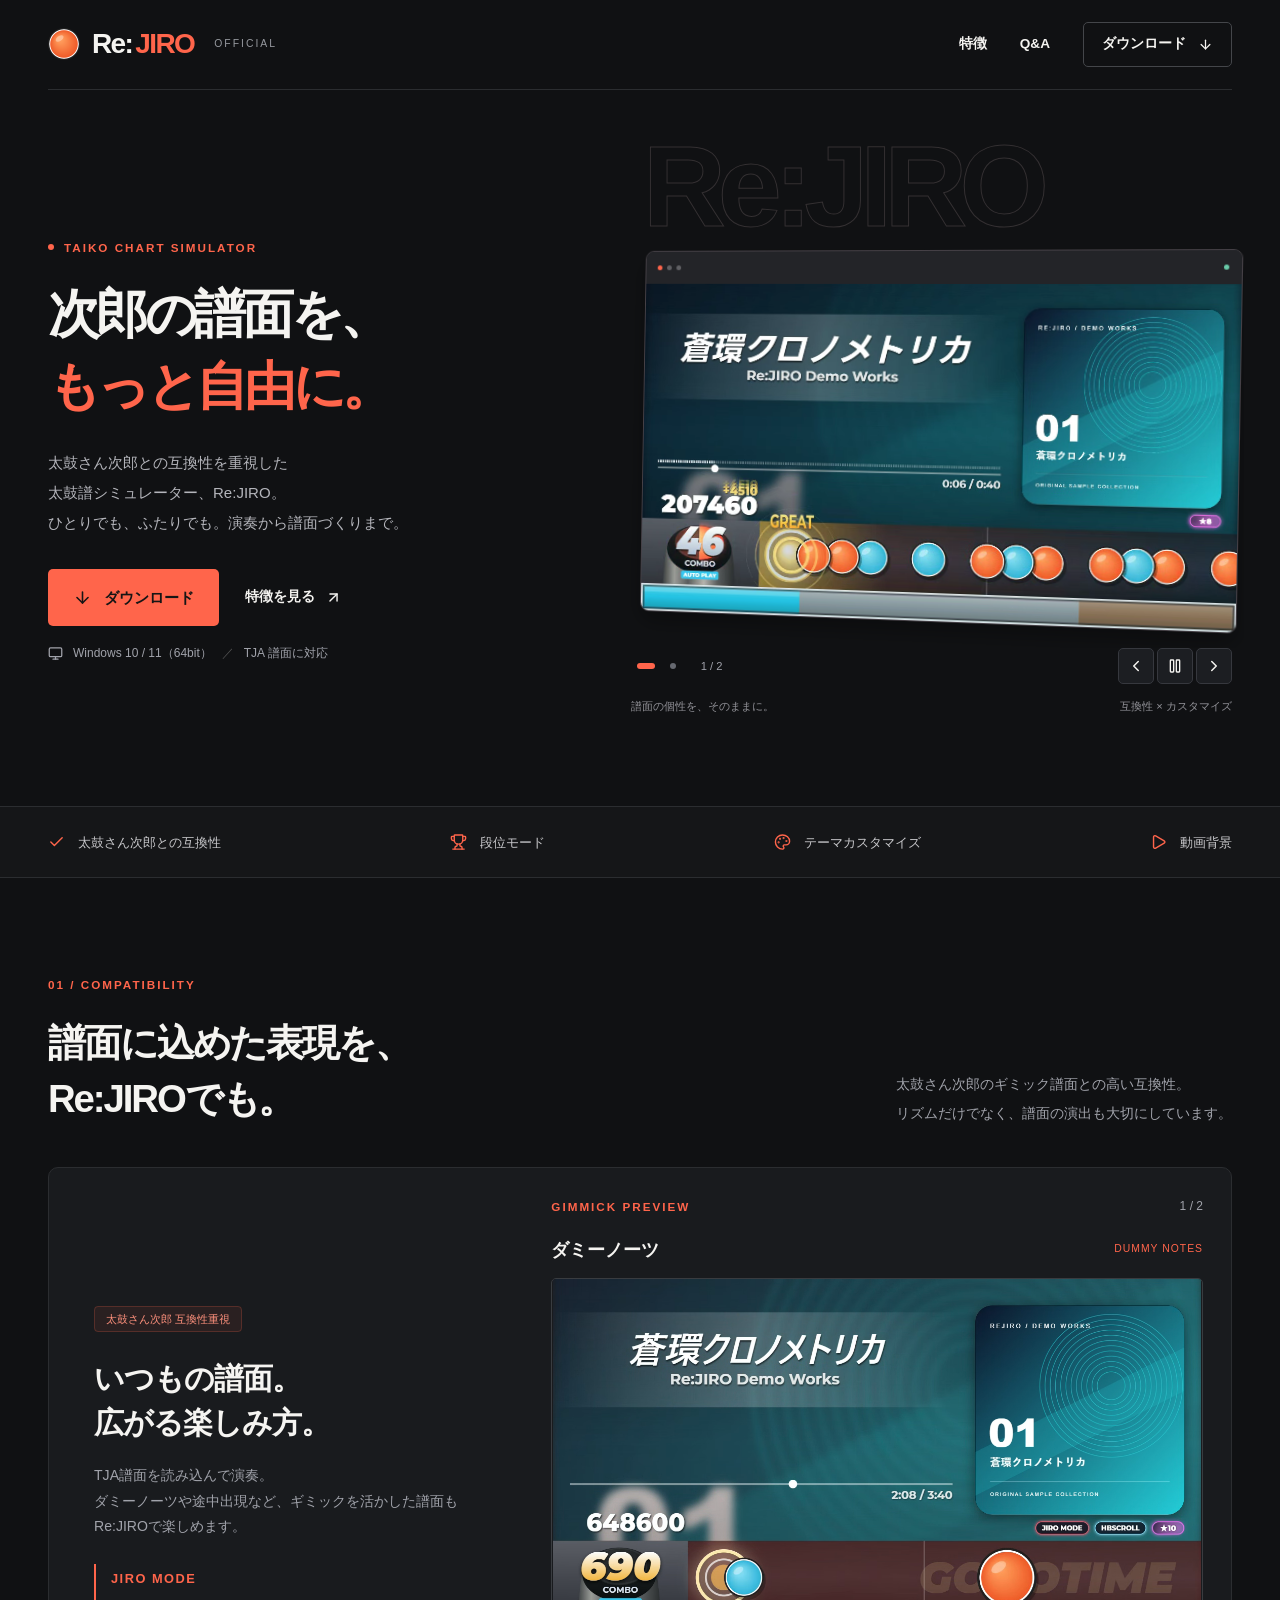
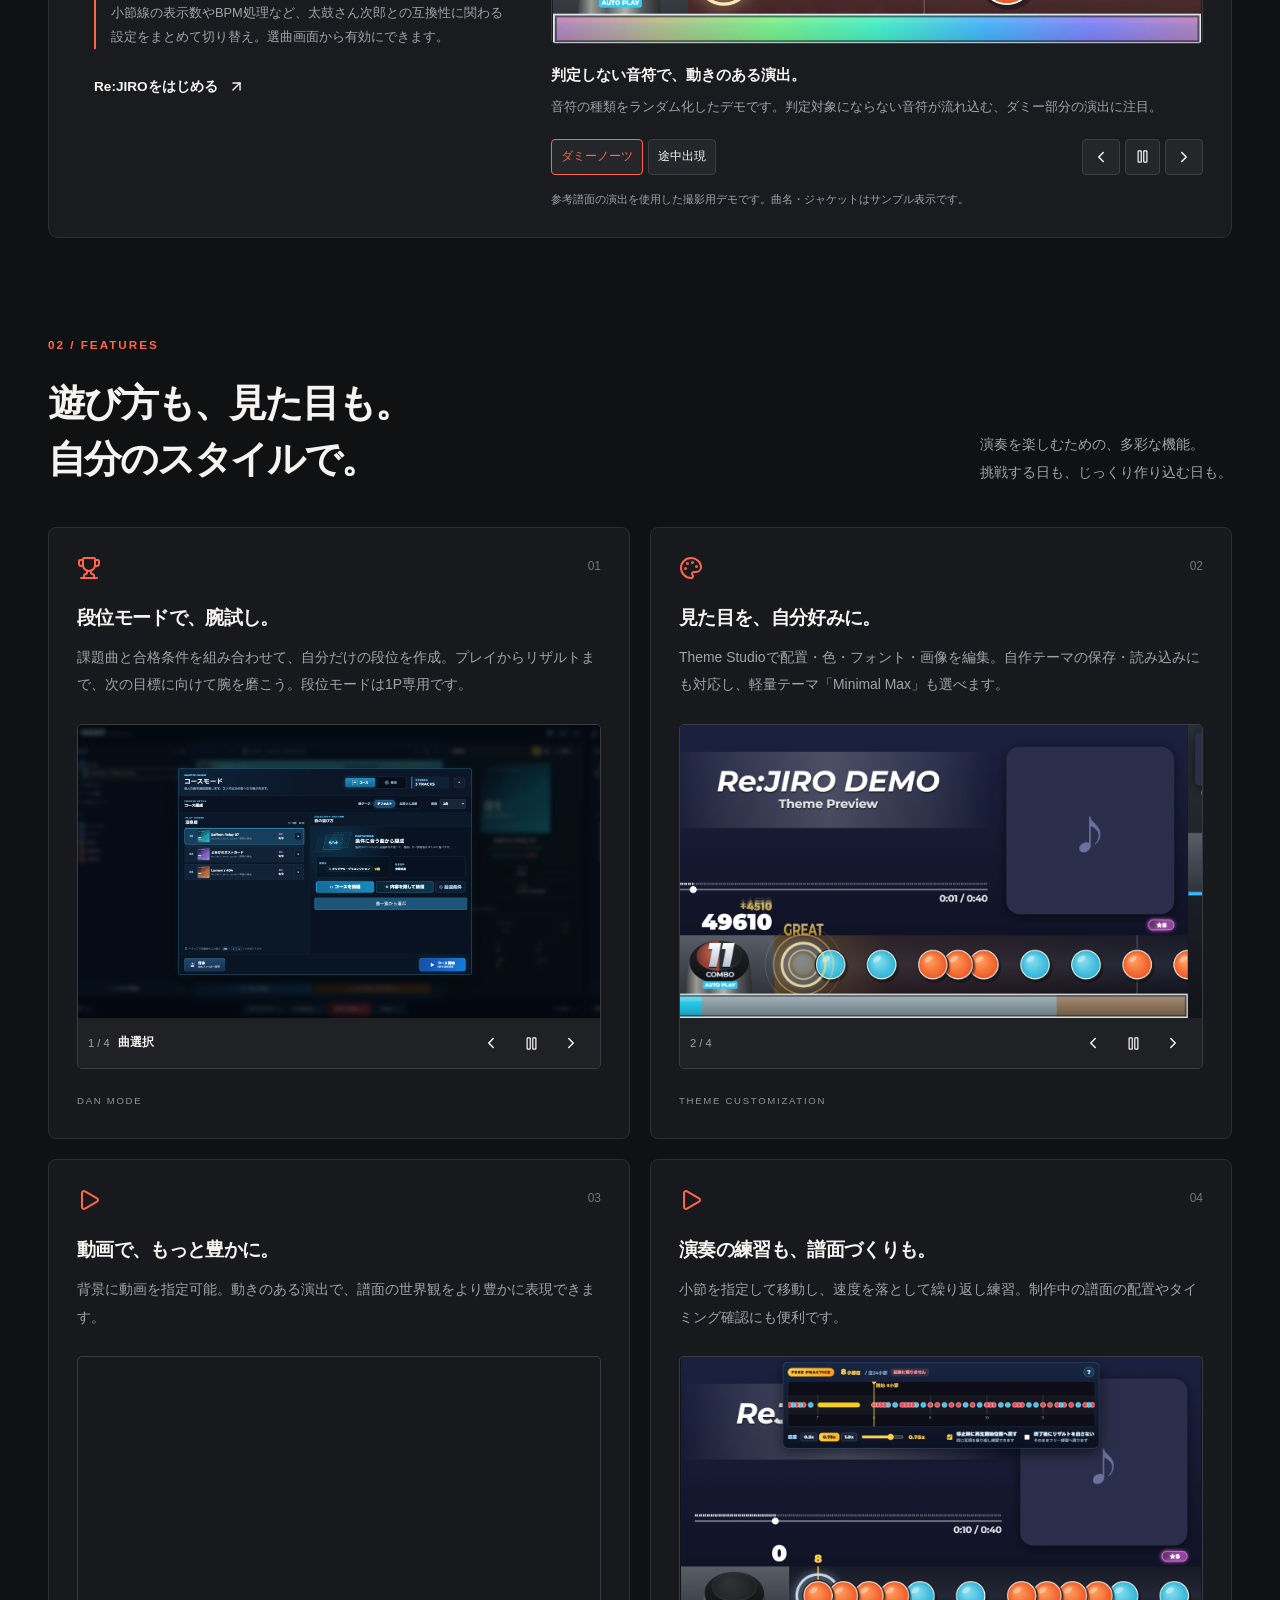
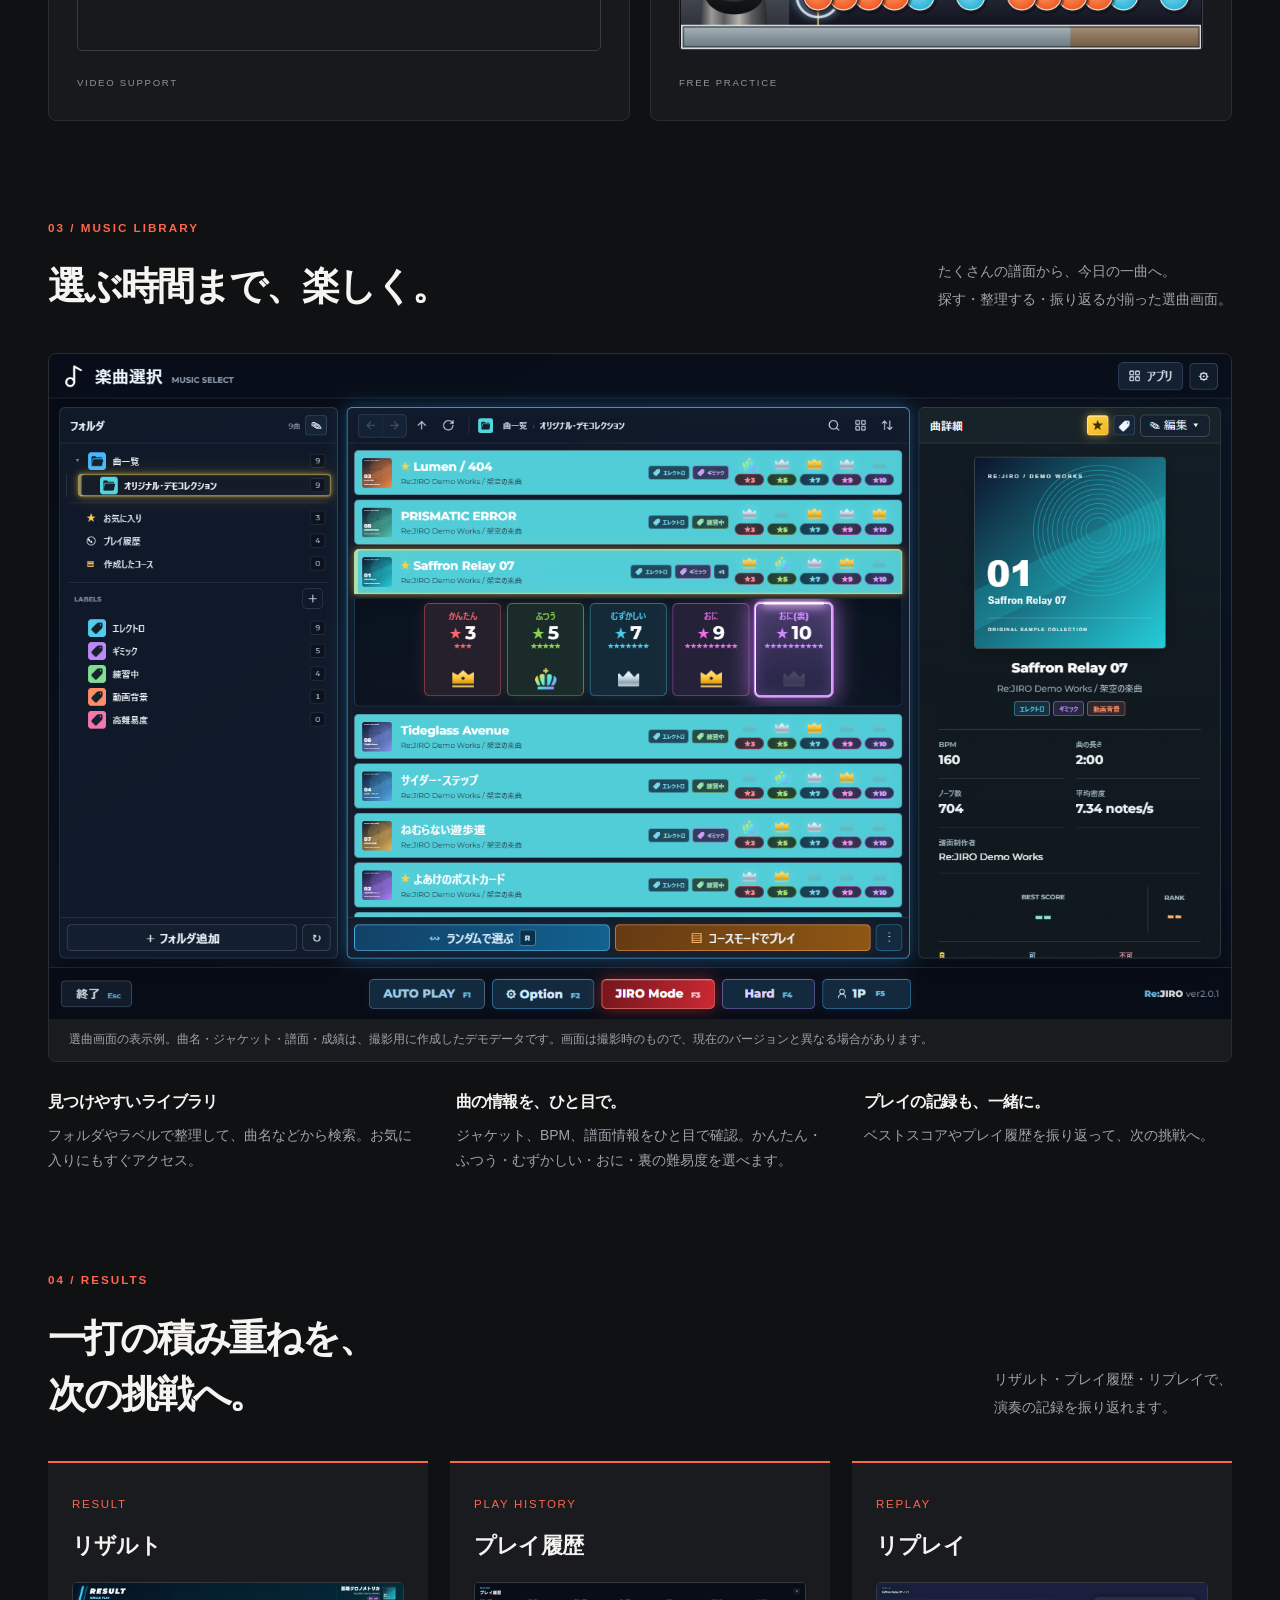
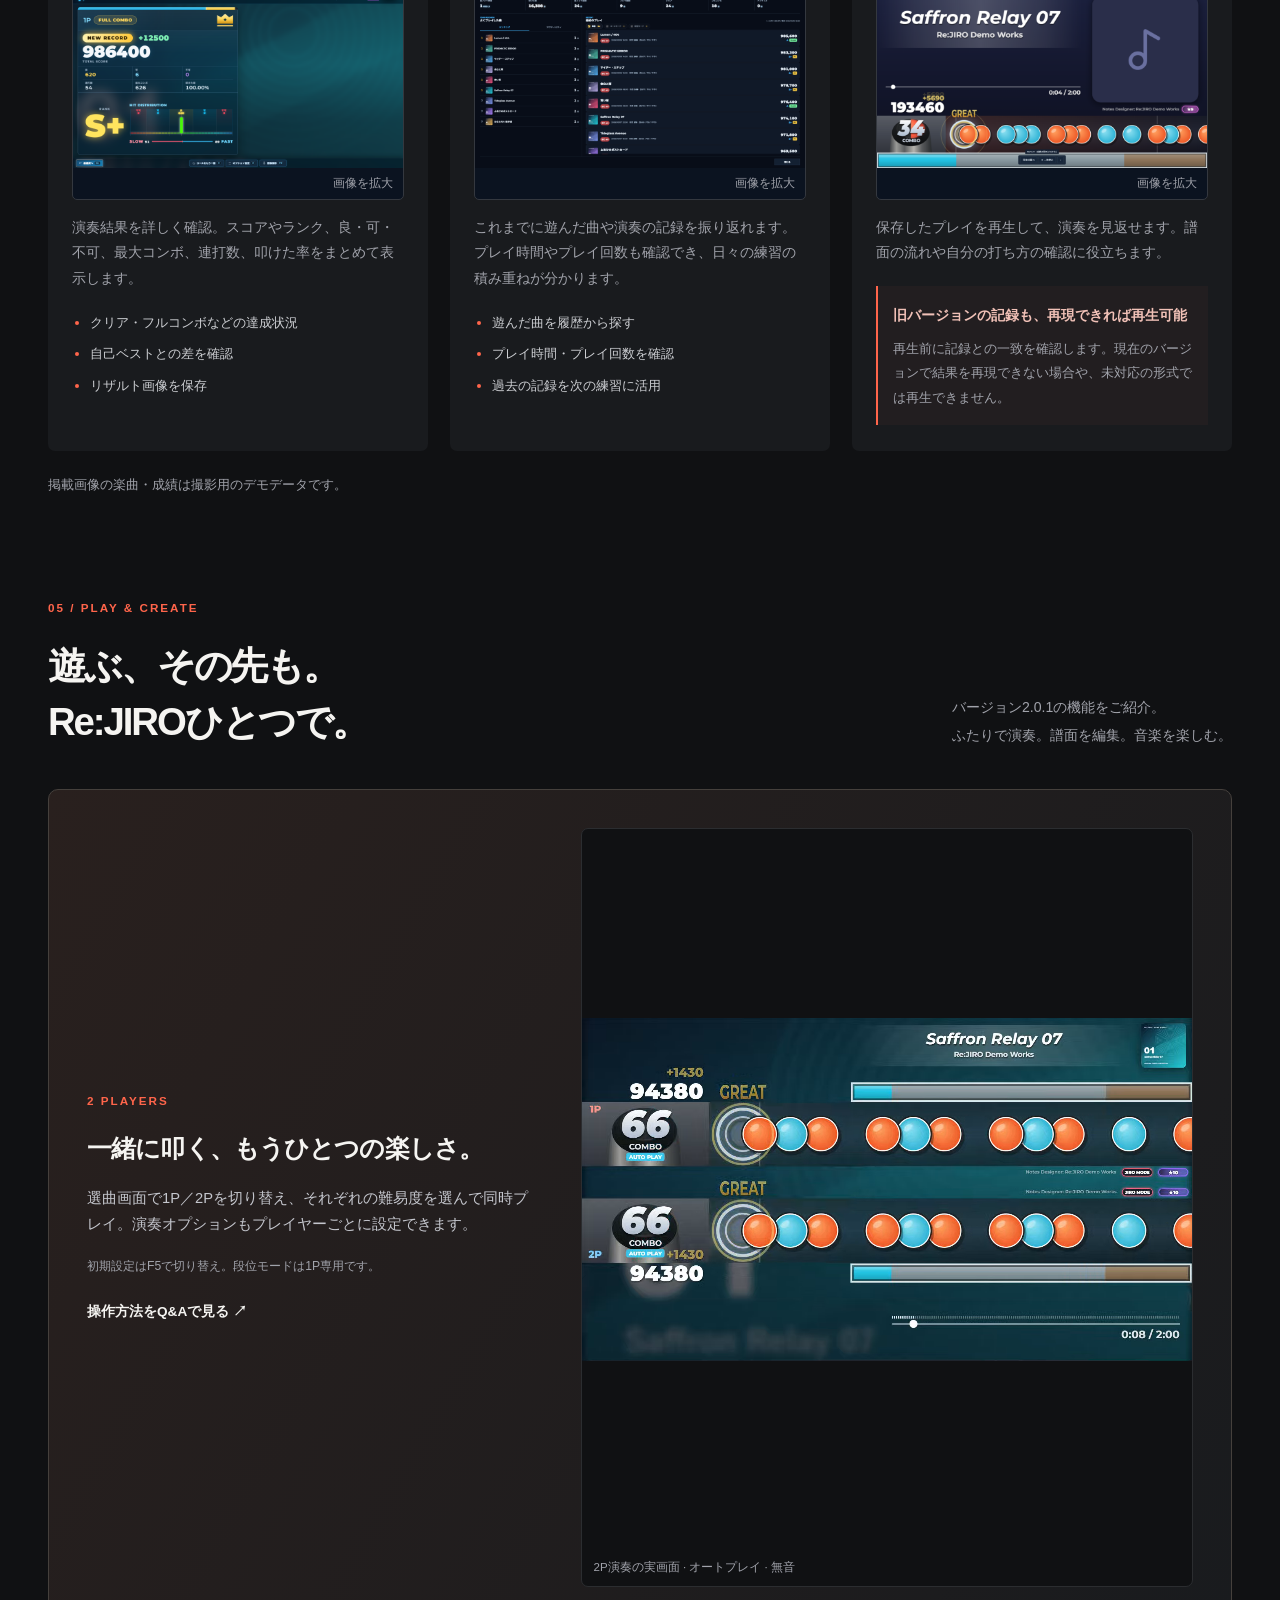
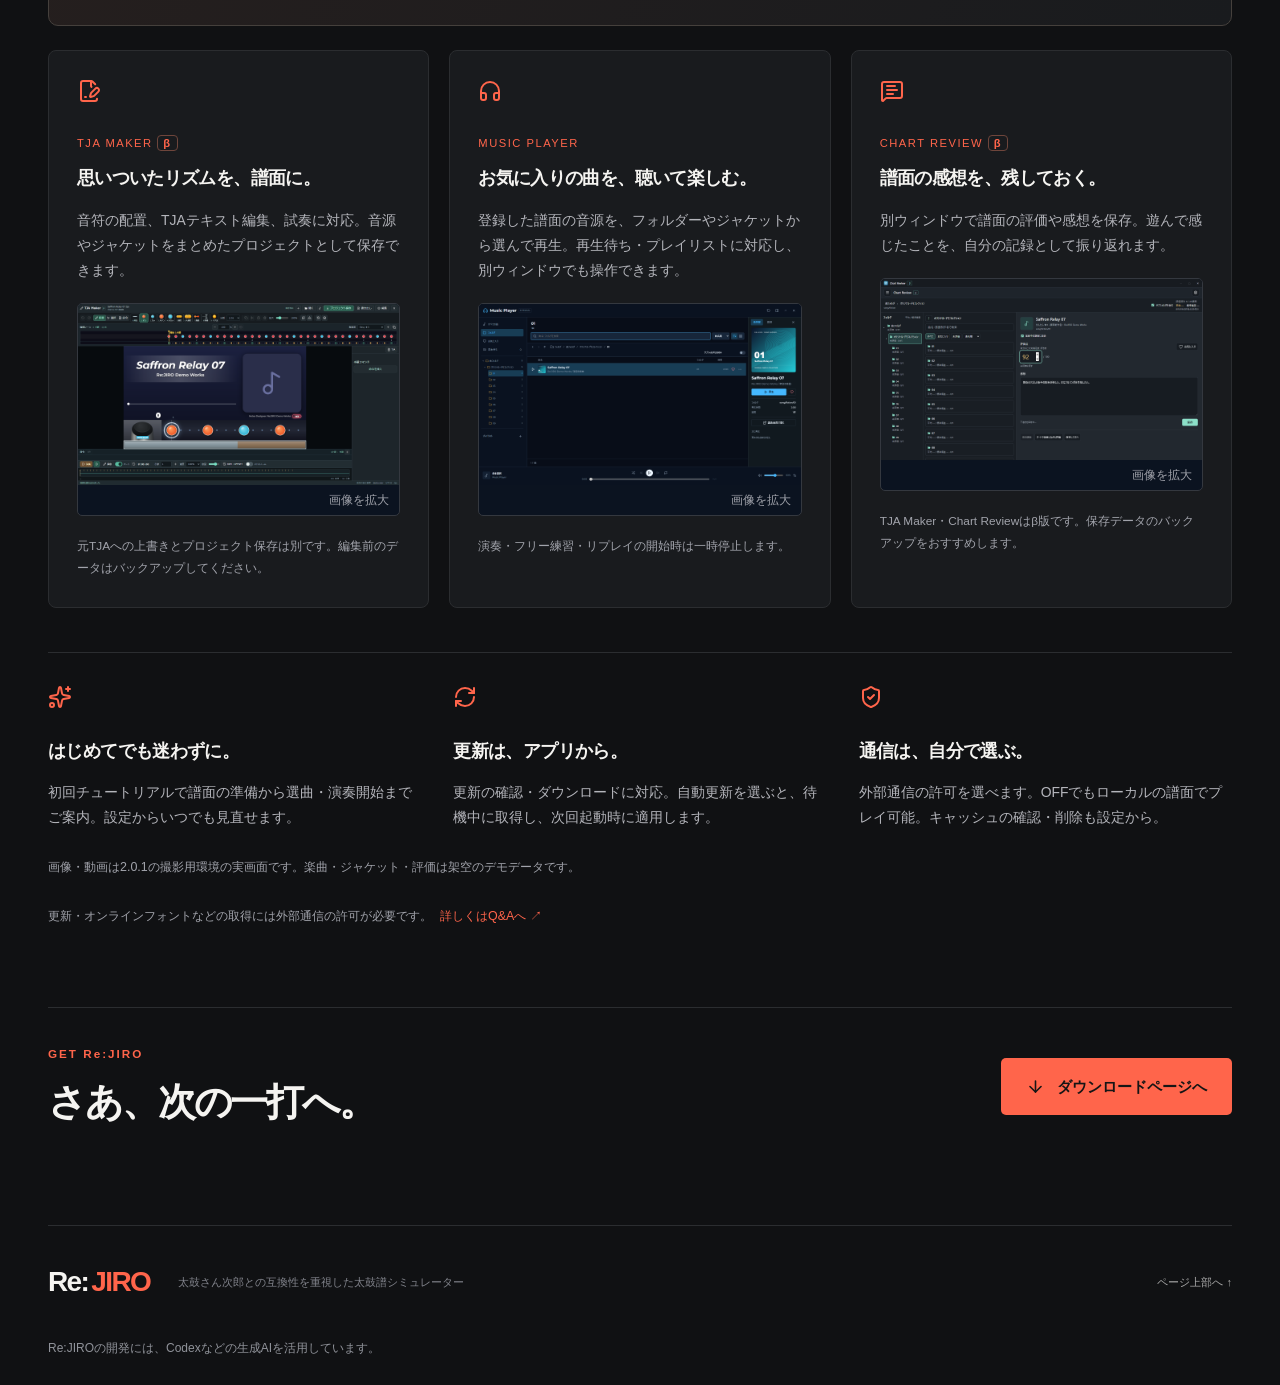
==== index.html @ 36c88f43 "Show current app screenshots and two-player gameplay video" ====
<!DOCTYPE html><html lang="ja"><head><meta charSet="utf-8"/><meta name="viewport" content="width=device-width, initial-scale=1"/><link rel="preload" href="/assets/icon.png" as="image"/><link rel="stylesheet" href="/_next/static/css/index.OO9LQ6ZX.css" data-rsc-css-href="/_next/static/css/index.OO9LQ6ZX.css" data-precedence="vite-rsc/importer-resources"/><link rel="stylesheet" href="/_next/static/css/page.C6ktCvus.css" data-rsc-css-href="/_next/static/css/page.C6ktCvus.css" data-precedence="vite-rsc/importer-resources"/><link rel="modulepreload" fetchPriority="low" href="/_next/static/chunks/index-CQOUPc74.js"/><script src="/_next/static/chunks/rolldown-runtime-C60lm6uB.js" type="module" async=""></script><script src="/_next/static/chunks/framework-D_rUT4EX.js" type="module" async=""></script><link rel="modulepreload" href="/_next/static/chunks/layout-segment-context-CcGiojn2.js" crossorigin=""/><link rel="modulepreload" href="/_next/static/chunks/Icon-COpRllaJ.js" crossorigin=""/><link rel="modulepreload" href="/_next/static/chunks/hero-previews-CQ_Rzbtg.js" crossorigin=""/><link rel="modulepreload" href="/_next/static/chunks/carousel-DRVHPIOn.js" crossorigin=""/><link rel="modulepreload" href="/_next/static/chunks/button-DaXsFBML.js" crossorigin=""/><link rel="modulepreload" href="/_next/static/chunks/createLucideIcon-CyYAvd9g.js" crossorigin=""/><link rel="modulepreload" href="/_next/static/chunks/compatibility-slideshow-1B4d_rm6.js" crossorigin=""/><link rel="modulepreload" href="/_next/static/chunks/gameplay-video-BY3eiBvu.js" crossorigin=""/><link rel="modulepreload" href="/_next/static/chunks/dan-slideshow-BQsc2xdB.js" crossorigin=""/><link rel="modulepreload" href="/_next/static/chunks/theme-slideshow-DqB31ZAM.js" crossorigin=""/><link rel="modulepreload" href="/_next/static/chunks/image-preview-DPKLxYUA.js" crossorigin=""/><link rel="modulepreload" href="/_next/static/chunks/stateAttributesMapping-B_fJNPYc.js" crossorigin=""/><title>Re:JIRO — 次郎の譜面を、もっと自由に。</title><meta name="description" content="太鼓さん次郎との互換性を重視した太鼓譜シミュレーター。ギミック譜面、段位モード、テーマカスタマイズ、動画背景に対応。"/><link rel="icon" href="/assets/icon.png"/><script>Object.assign(((self[Symbol.for("vinext.navigationRuntime")]??={bootstrap:{routeManifest:null},functions:{}}).bootstrap.rsc??={rsc:[]}),{params:{},nav:{"pathname":"/","searchParams":[]}})</script><link rel="modulepreload" href="/_next/static/chunks/index-CQOUPc74.js" />
</head><body><a class="skip" href="#main">本文へ移動</a><header class="header"><a class="brand" href="/" aria-label="Re:JIRO トップ"><img src="/assets/icon.png" alt="" width="32" height="32"/>Re:<span>JIRO</span><small>OFFICIAL</small></a><nav aria-label="メインナビゲーション"><a href="/#features">特徴</a><a href="/qa/">Q&amp;A</a><a class="nav-download" href="/download">ダウンロード <svg xmlns="http://www.w3.org/2000/svg" width="15" height="15" viewBox="0 0 24 24" fill="none" stroke="currentColor" stroke-width="2" stroke-linecap="round" stroke-linejoin="round" class="lucide lucide-arrow-down" aria-hidden="true"><path d="M12 5v14"></path><path d="m19 12-7 7-7-7"></path></svg></a></nav></header><main id="main"><section class="hero wrap"><div class="hero-copy"><div class="eyebrow"><span class="live-dot"></span> TAIKO CHART SIMULATOR</div><h1>次郎の譜面を、<br/><em>もっと自由に。</em></h1><p>太鼓さん次郎との互換性を重視した<br class="desktop"/>太鼓譜シミュレーター、Re:JIRO。<br/>ひとりでも、ふたりでも。演奏から譜面づくりまで。</p><div class="hero-actions"><a class="button primary" href="/download"><svg xmlns="http://www.w3.org/2000/svg" width="19" height="19" viewBox="0 0 24 24" fill="none" stroke="currentColor" stroke-width="2" stroke-linecap="round" stroke-linejoin="round" class="lucide lucide-arrow-down" aria-hidden="true"><path d="M12 5v14"></path><path d="m19 12-7 7-7-7"></path></svg>ダウンロード</a><a class="text-link" href="#features">特徴を見る <svg xmlns="http://www.w3.org/2000/svg" width="17" height="17" viewBox="0 0 24 24" fill="none" stroke="currentColor" stroke-width="2" stroke-linecap="round" stroke-linejoin="round" class="lucide lucide-arrow-up-right" aria-hidden="true"><path d="M7 7h10v10"></path><path d="M7 17 17 7"></path></svg></a></div><div class="hero-meta"><svg xmlns="http://www.w3.org/2000/svg" width="15" height="15" viewBox="0 0 24 24" fill="none" stroke="currentColor" stroke-width="2" stroke-linecap="round" stroke-linejoin="round" class="lucide lucide-monitor" aria-hidden="true"><rect width="20" height="14" x="2" y="3" rx="2"></rect><line x1="8" x2="16" y1="21" y2="21"></line><line x1="12" x2="12" y1="17" y2="21"></line></svg> Windows 10 / 11（64bit） <span>／</span> TJA 譜面に対応</div></div><div class="hero-visual"><span class="outline-word" aria-hidden="true">Re:JIRO</span><div class="relative hero-carousel" role="region" aria-roledescription="carousel" data-slot="carousel" aria-label="テーマとジャケットを設定した演奏プレビュー"><div class="overflow-hidden" data-slot="carousel-content"><div class="flex -ml-4 hero-slide-track"><div role="group" aria-roledescription="slide" data-slot="carousel-item" class="min-w-0 shrink-0 grow-0 basis-full pl-4 hero-slide" aria-label="1 / 2 Default"><figure class="screen"><div class="screen-bar"><span><i></i><i></i><i></i></span><span class="screen-dot"></span></div><video src="/assets/hero-default.webm" poster="/assets/hero-default.png" muted="" playsInline="" preload="auto" width="1280" height="720" aria-label="defaultテーマ・ジャケット設定済みの演奏プレビュー（無音）"></video></figure></div><div role="group" aria-roledescription="slide" data-slot="carousel-item" class="min-w-0 shrink-0 grow-0 basis-full pl-4 hero-slide" aria-label="2 / 2 Glass"><figure class="screen"><div class="screen-bar"><span><i></i><i></i><i></i></span><span class="screen-dot"></span></div><video poster="/assets/hero-glass.png" muted="" playsInline="" preload="none" width="1280" height="720" aria-label="glassテーマ・ジャケット設定済みの演奏プレビュー（無音）"></video></figure></div></div></div><div class="hero-preview-controls"><div class="hero-preview-dots"><button type="button" aria-label="Defaultのプレビューを表示" aria-current="true"><span></span></button><button type="button" aria-label="Glassのプレビューを表示"><span></span></button></div><span class="hero-preview-name" aria-live="off"><small>1<!-- --> / <!-- -->2</small></span><div class="hero-preview-buttons"><button type="button" aria-label="前のプレビュー"><svg xmlns="http://www.w3.org/2000/svg" width="18" height="18" viewBox="0 0 24 24" fill="none" stroke="currentColor" stroke-width="2" stroke-linecap="round" stroke-linejoin="round" class="lucide lucide-chevron-left" aria-hidden="true"><path d="m15 18-6-6 6-6"></path></svg></button><button type="button" aria-label="動画と自動切り替えを再生" aria-pressed="true"><svg xmlns="http://www.w3.org/2000/svg" width="16" height="16" viewBox="0 0 24 24" fill="none" stroke="currentColor" stroke-width="2" stroke-linecap="round" stroke-linejoin="round" class="lucide lucide-play" aria-hidden="true"><path d="M5 5a2 2 0 0 1 3.008-1.728l11.997 6.998a2 2 0 0 1 .003 3.458l-12 7A2 2 0 0 1 5 19z"></path></svg></button><button type="button" aria-label="次のプレビュー"><svg xmlns="http://www.w3.org/2000/svg" width="18" height="18" viewBox="0 0 24 24" fill="none" stroke="currentColor" stroke-width="2" stroke-linecap="round" stroke-linejoin="round" class="lucide lucide-chevron-right" aria-hidden="true"><path d="m9 18 6-6-6-6"></path></svg></button></div></div></div><div class="visual-caption"><span>譜面の個性を、そのままに。</span><span>互換性 × カスタマイズ</span></div></div></section><div class="feature-strip"><div class="wrap"><span><svg xmlns="http://www.w3.org/2000/svg" width="24" height="24" viewBox="0 0 24 24" fill="none" stroke="currentColor" stroke-width="2" stroke-linecap="round" stroke-linejoin="round" class="lucide lucide-check" aria-hidden="true"><path d="M20 6 9 17l-5-5"></path></svg>太鼓さん次郎との互換性</span><span><svg xmlns="http://www.w3.org/2000/svg" width="24" height="24" viewBox="0 0 24 24" fill="none" stroke="currentColor" stroke-width="2" stroke-linecap="round" stroke-linejoin="round" class="lucide lucide-trophy" aria-hidden="true"><path d="M10 14.66V17a1 1 0 0 1-1 1 2 2 0 0 0-2 2v2"></path><path d="M14 14.66V17a1 1 0 0 0 1 1 2 2 0 0 1 2 2v2"></path><path d="M17.916 10H19.5A2.5 2.5 0 0 0 22 7.5V5a1 1 0 0 0-1-1h-3"></path><path d="M4 22h16"></path><path d="M6 9a6 6 0 0 0 12 0V3a1 1 0 0 0-1-1H7a1 1 0 0 0-1 1z"></path><path d="M6.084 10H4.5A2.5 2.5 0 0 1 2 7.5V5a1 1 0 0 1 1-1h3"></path></svg>段位モード</span><span><svg xmlns="http://www.w3.org/2000/svg" width="24" height="24" viewBox="0 0 24 24" fill="none" stroke="currentColor" stroke-width="2" stroke-linecap="round" stroke-linejoin="round" class="lucide lucide-palette" aria-hidden="true"><path d="M12 22a1 1 0 0 1 0-20 10 9 0 0 1 10 9 5 5 0 0 1-5 5h-2.25a1.75 1.75 0 0 0-1.4 2.8l.3.4a1.75 1.75 0 0 1-1.4 2.8z"></path><circle cx="13.5" cy="6.5" r=".5" fill="currentColor"></circle><circle cx="17.5" cy="10.5" r=".5" fill="currentColor"></circle><circle cx="6.5" cy="12.5" r=".5" fill="currentColor"></circle><circle cx="8.5" cy="7.5" r=".5" fill="currentColor"></circle></svg>テーマカスタマイズ</span><span><svg xmlns="http://www.w3.org/2000/svg" width="24" height="24" viewBox="0 0 24 24" fill="none" stroke="currentColor" stroke-width="2" stroke-linecap="round" stroke-linejoin="round" class="lucide lucide-play" aria-hidden="true"><path d="M5 5a2 2 0 0 1 3.008-1.728l11.997 6.998a2 2 0 0 1 .003 3.458l-12 7A2 2 0 0 1 5 19z"></path></svg>動画背景</span></div></div><section id="features" class="wrap compatibility"><div class="section-heading"><div><span class="eyebrow">01 / COMPATIBILITY</span><h2>譜面に込めた表現を、<br/>Re:JIROでも。</h2></div><p>太鼓さん次郎のギミック譜面との高い互換性。<br/>リズムだけでなく、譜面の演出も大切にしています。</p></div><div class="compat-panel"><div class="compat-text"><span class="tag">太鼓さん次郎 互換性重視</span><h3>いつもの譜面。<br/>広がる楽しみ方。</h3><p>TJA譜面を読み込んで演奏。<br/>ダミーノーツや途中出現など、ギミックを活かした譜面もRe:JIROで楽しめます。</p><div class="jiro-mode"><strong>JIRO MODE</strong><p>小節線の表示数やBPM処理など、太鼓さん次郎との互換性に関わる設定をまとめて切り替え。選曲画面から有効にできます。</p></div><a class="text-link" href="/download">Re:JIROをはじめる <svg xmlns="http://www.w3.org/2000/svg" width="17" height="17" viewBox="0 0 24 24" fill="none" stroke="currentColor" stroke-width="2" stroke-linecap="round" stroke-linejoin="round" class="lucide lucide-arrow-up-right" aria-hidden="true"><path d="M7 7h10v10"></path><path d="M7 17 17 7"></path></svg></a></div><div class="relative compat-slideshow" role="region" aria-roledescription="carousel" data-slot="carousel" aria-label="ギミック譜面の実演動画"><div class="compat-slide-heading"><span class="eyebrow">GIMMICK PREVIEW</span><span>1<!-- --> / <!-- -->2</span></div><div class="overflow-hidden" data-slot="carousel-content"><div class="flex -ml-4 compat-slide-track"><div role="group" aria-roledescription="slide" data-slot="carousel-item" class="min-w-0 shrink-0 grow-0 basis-full pl-4 compat-slide" aria-label="ダミーノーツ"><figure><figcaption><strong>ダミーノーツ</strong><span>DUMMY NOTES</span></figcaption><video muted="" playsInline="" controls="" preload="metadata" poster="/assets/compat-reference-dummy-20261008.png" width="1280" height="720" aria-label="ダミーノーツの実演。参考譜面の演出を使ったデモ・無音。"><source src="/assets/compat-reference-dummy-20261008.webm" type="video/webm"/>お使いのブラウザでは動画を再生できません。</video><h4>判定しない音符で、動きのある演出。</h4><p>音符の種類をランダム化したデモです。判定対象にならない音符が流れ込む、ダミー部分の演出に注目。</p></figure></div><div role="group" aria-roledescription="slide" data-slot="carousel-item" class="min-w-0 shrink-0 grow-0 basis-full pl-4 compat-slide" aria-label="途中出現"><figure><figcaption><strong>途中出現</strong><span>NOTE APPEARANCE</span></figcaption><video muted="" playsInline="" controls="" preload="metadata" poster="/assets/compat-reference-appearance-20261008.png" width="1280" height="720" aria-label="途中出現の実演。参考譜面の演出を使ったデモ・無音。"><source src="/assets/compat-reference-appearance-20261008.webm" type="video/webm"/>お使いのブラウザでは動画を再生できません。</video><h4>譜面の途中で、音符が出現。</h4><p>音符が途中から現れる瞬間に注目。譜面で指定された出現タイミングと、その前後の動きを再現します。</p></figure></div></div></div><div class="compat-slide-controls"><div><button type="button" class="selected" aria-current="true">ダミーノーツ</button><button type="button" class="">途中出現</button></div><div><button type="button" aria-label="前のギミック"><svg xmlns="http://www.w3.org/2000/svg" width="18" height="18" viewBox="0 0 24 24" fill="none" stroke="currentColor" stroke-width="2" stroke-linecap="round" stroke-linejoin="round" class="lucide lucide-chevron-left" aria-hidden="true"><path d="m15 18-6-6 6-6"></path></svg></button><button type="button" aria-label="実演動画を一時停止" aria-pressed="false"><svg xmlns="http://www.w3.org/2000/svg" width="15" height="15" viewBox="0 0 24 24" fill="none" stroke="currentColor" stroke-width="2" stroke-linecap="round" stroke-linejoin="round" class="lucide lucide-pause" aria-hidden="true"><rect x="14" y="3" width="5" height="18" rx="1"></rect><rect x="5" y="3" width="5" height="18" rx="1"></rect></svg></button><button type="button" aria-label="次のギミック"><svg xmlns="http://www.w3.org/2000/svg" width="18" height="18" viewBox="0 0 24 24" fill="none" stroke="currentColor" stroke-width="2" stroke-linecap="round" stroke-linejoin="round" class="lucide lucide-chevron-right" aria-hidden="true"><path d="m9 18 6-6-6-6"></path></svg></button></div></div><small>参考譜面の演出を使用した撮影用デモです。曲名・ジャケットはサンプル表示です。</small></div></div></section><section class="wrap possibilities"><div class="section-heading"><div><span class="eyebrow">02 / FEATURES</span><h2>遊び方も、見た目も。<br/>自分のスタイルで。</h2></div><p>演奏を楽しむための、多彩な機能。<br/>挑戦する日も、じっくり作り込む日も。</p></div><div class="cards"><article><div class="card-top"><svg xmlns="http://www.w3.org/2000/svg" width="24" height="24" viewBox="0 0 24 24" fill="none" stroke="currentColor" stroke-width="2" stroke-linecap="round" stroke-linejoin="round" class="lucide lucide-trophy" aria-hidden="true"><path d="M10 14.66V17a1 1 0 0 1-1 1 2 2 0 0 0-2 2v2"></path><path d="M14 14.66V17a1 1 0 0 0 1 1 2 2 0 0 1 2 2v2"></path><path d="M17.916 10H19.5A2.5 2.5 0 0 0 22 7.5V5a1 1 0 0 0-1-1h-3"></path><path d="M4 22h16"></path><path d="M6 9a6 6 0 0 0 12 0V3a1 1 0 0 0-1-1H7a1 1 0 0 0-1 1z"></path><path d="M6.084 10H4.5A2.5 2.5 0 0 1 2 7.5V5a1 1 0 0 1 1-1h3"></path></svg><span>01</span></div><h3>段位モードで、腕試し。</h3><p>課題曲と合格条件を組み合わせて、自分だけの段位を作成。プレイからリザルトまで、次の目標に向けて腕を磨こう。段位モードは1P専用です。</p><div class="relative dan-slideshow" role="region" aria-roledescription="carousel" data-slot="carousel" aria-label="段位モードの曲選択からリザルトまで"><div class="overflow-hidden" data-slot="carousel-content"><div class="flex -ml-4 dan-slide-track"><div role="group" aria-roledescription="slide" data-slot="carousel-item" class="min-w-0 shrink-0 grow-0 basis-full pl-4 dan-slide" aria-label="曲選択"><img src="/assets/dan-select-20261008.png" alt="Re:JIROの曲選択画面（架空のデモ段位）" width="1920" height="1080" loading="eager"/></div><div role="group" aria-roledescription="slide" data-slot="carousel-item" class="min-w-0 shrink-0 grow-0 basis-full pl-4 dan-slide" aria-label="段位条件の作成"><img src="/assets/dan-conditions-20261008.png" alt="Re:JIROの段位条件の作成画面（架空のデモ段位）" width="1920" height="1080" loading="lazy"/></div><div role="group" aria-roledescription="slide" data-slot="carousel-item" class="min-w-0 shrink-0 grow-0 basis-full pl-4 dan-slide" aria-label="段位モードでプレイ"><video muted="" playsInline="" controls="" preload="metadata" poster="/assets/dan-play-20261008.png" width="1280" height="720" aria-label="架空の3曲を使った段位モードの実プレイ（AUTO PLAY・無音）"><source src="/assets/dan-play-20261008.webm" type="video/webm"/>お使いのブラウザでは動画を再生できません。</video></div><div role="group" aria-roledescription="slide" data-slot="carousel-item" class="min-w-0 shrink-0 grow-0 basis-full pl-4 dan-slide" aria-label="リザルト"><img src="/assets/dan-result-20261008.png" alt="Re:JIROのリザルト画面（架空のデモ段位）" width="1920" height="1080" loading="lazy"/></div></div></div><div class="theme-slide-controls dan-slide-controls"><span aria-live="off"><small>1<!-- --> / <!-- -->4</small><strong>曲選択</strong></span><div><button type="button" aria-label="前の段位画面"><svg xmlns="http://www.w3.org/2000/svg" width="18" height="18" viewBox="0 0 24 24" fill="none" stroke="currentColor" stroke-width="2" stroke-linecap="round" stroke-linejoin="round" class="lucide lucide-chevron-left" aria-hidden="true"><path d="m15 18-6-6 6-6"></path></svg></button><button type="button" aria-label="段位スライドを一時停止" aria-pressed="false" disabled=""><svg xmlns="http://www.w3.org/2000/svg" width="15" height="15" viewBox="0 0 24 24" fill="none" stroke="currentColor" stroke-width="2" stroke-linecap="round" stroke-linejoin="round" class="lucide lucide-play" aria-hidden="true"><path d="M5 5a2 2 0 0 1 3.008-1.728l11.997 6.998a2 2 0 0 1 .003 3.458l-12 7A2 2 0 0 1 5 19z"></path></svg></button><button type="button" aria-label="次の段位画面"><svg xmlns="http://www.w3.org/2000/svg" width="18" height="18" viewBox="0 0 24 24" fill="none" stroke="currentColor" stroke-width="2" stroke-linecap="round" stroke-linejoin="round" class="lucide lucide-chevron-right" aria-hidden="true"><path d="m9 18 6-6-6-6"></path></svg></button></div></div></div><span class="card-label">DAN MODE</span></article><article><div class="card-top"><svg xmlns="http://www.w3.org/2000/svg" width="24" height="24" viewBox="0 0 24 24" fill="none" stroke="currentColor" stroke-width="2" stroke-linecap="round" stroke-linejoin="round" class="lucide lucide-palette" aria-hidden="true"><path d="M12 22a1 1 0 0 1 0-20 10 9 0 0 1 10 9 5 5 0 0 1-5 5h-2.25a1.75 1.75 0 0 0-1.4 2.8l.3.4a1.75 1.75 0 0 1-1.4 2.8z"></path><circle cx="13.5" cy="6.5" r=".5" fill="currentColor"></circle><circle cx="17.5" cy="10.5" r=".5" fill="currentColor"></circle><circle cx="6.5" cy="12.5" r=".5" fill="currentColor"></circle><circle cx="8.5" cy="7.5" r=".5" fill="currentColor"></circle></svg><span>02</span></div><h3>見た目を、自分好みに。</h3><p>Theme Studioで配置・色・フォント・画像を編集。自作テーマの保存・読み込みにも対応し、軽量テーマ「Minimal Max」も選べます。</p><div class="relative theme-carousel" role="region" aria-roledescription="carousel" data-slot="carousel" aria-label="Re:JIROのテーマ別演奏画面"><div class="overflow-hidden" data-slot="carousel-content"><div class="flex -ml-4 theme-slide-track"><div role="group" aria-roledescription="slide" data-slot="carousel-item" class="min-w-0 shrink-0 grow-0 basis-full pl-4 theme-slide" aria-label="1 / 4 Default"><img src="/assets/theme-default.png" alt="DefaultテーマでのRe:JIROの実際の演奏画面" width="1280" height="720" loading="eager"/></div><div role="group" aria-roledescription="slide" data-slot="carousel-item" class="min-w-0 shrink-0 grow-0 basis-full pl-4 theme-slide" aria-label="2 / 4 Minimal"><img src="/assets/theme-minimal.png" alt="MinimalテーマでのRe:JIROの実際の演奏画面" width="1280" height="720" loading="lazy"/></div><div role="group" aria-roledescription="slide" data-slot="carousel-item" class="min-w-0 shrink-0 grow-0 basis-full pl-4 theme-slide" aria-label="3 / 4 Terminal"><img src="/assets/theme-terminal.png" alt="TerminalテーマでのRe:JIROの実際の演奏画面" width="1280" height="720" loading="lazy"/></div><div role="group" aria-roledescription="slide" data-slot="carousel-item" class="min-w-0 shrink-0 grow-0 basis-full pl-4 theme-slide" aria-label="4 / 4 Glass"><img src="/assets/theme-glass.png" alt="GlassテーマでのRe:JIROの実際の演奏画面" width="1280" height="720" loading="lazy"/></div></div></div><div class="theme-slide-controls"><span aria-live="off"><small>1<!-- --> / <!-- -->4</small></span><div><button type="button" aria-label="前のテーマ"><svg xmlns="http://www.w3.org/2000/svg" width="18" height="18" viewBox="0 0 24 24" fill="none" stroke="currentColor" stroke-width="2" stroke-linecap="round" stroke-linejoin="round" class="lucide lucide-chevron-left" aria-hidden="true"><path d="m15 18-6-6 6-6"></path></svg></button><button type="button" aria-label="自動切り替えを一時停止" aria-pressed="false" disabled=""><svg xmlns="http://www.w3.org/2000/svg" width="15" height="15" viewBox="0 0 24 24" fill="none" stroke="currentColor" stroke-width="2" stroke-linecap="round" stroke-linejoin="round" class="lucide lucide-play" aria-hidden="true"><path d="M5 5a2 2 0 0 1 3.008-1.728l11.997 6.998a2 2 0 0 1 .003 3.458l-12 7A2 2 0 0 1 5 19z"></path></svg></button><button type="button" aria-label="次のテーマ"><svg xmlns="http://www.w3.org/2000/svg" width="18" height="18" viewBox="0 0 24 24" fill="none" stroke="currentColor" stroke-width="2" stroke-linecap="round" stroke-linejoin="round" class="lucide lucide-chevron-right" aria-hidden="true"><path d="m9 18 6-6-6-6"></path></svg></button></div></div></div><span class="card-label">THEME CUSTOMIZATION</span></article><article><div class="card-top"><svg xmlns="http://www.w3.org/2000/svg" width="24" height="24" viewBox="0 0 24 24" fill="none" stroke="currentColor" stroke-width="2" stroke-linecap="round" stroke-linejoin="round" class="lucide lucide-play" aria-hidden="true"><path d="M5 5a2 2 0 0 1 3.008-1.728l11.997 6.998a2 2 0 0 1 .003 3.458l-12 7A2 2 0 0 1 5 19z"></path></svg><span>03</span></div><h3>動画で、もっと豊かに。</h3><p>背景に動画を指定可能。動きのある演出で、譜面の世界観をより豊かに表現できます。</p><div class="background-demo"><video muted="" loop="" playsInline="" controls="" preload="metadata" poster="/assets/background-poster.png" width="1280" height="720" aria-label="オリジナルのサンプル動画を背景に設定したRe:JIROの実演。無音、8秒。"><source src="/assets/background-play.webm" type="video/webm"/>お使いのブラウザでは動画を再生できません。</video></div><span class="card-label">VIDEO SUPPORT</span></article><article><div class="card-top"><svg xmlns="http://www.w3.org/2000/svg" width="24" height="24" viewBox="0 0 24 24" fill="none" stroke="currentColor" stroke-width="2" stroke-linecap="round" stroke-linejoin="round" class="lucide lucide-play" aria-hidden="true"><path d="M5 5a2 2 0 0 1 3.008-1.728l11.997 6.998a2 2 0 0 1 .003 3.458l-12 7A2 2 0 0 1 5 19z"></path></svg><span>04</span></div><h3>演奏の練習も、譜面づくりも。</h3><p>小節を指定して移動し、速度を落として繰り返し練習。制作中の譜面の配置やタイミング確認にも便利です。</p><img class="card-image" src="/assets/free-practice.png" alt="フリー練習の実画面。8小節目・0.75倍速・開始位置へ戻す設定。" width="1280" height="720" loading="lazy"/><span class="card-label">FREE PRACTICE</span></article></div></section><section class="wrap music-library"><div class="section-heading"><div><span class="eyebrow">03 / MUSIC LIBRARY</span><h2>選ぶ時間まで、楽しく。</h2></div><p>たくさんの譜面から、今日の一曲へ。<br/>探す・整理する・振り返るが揃った選曲画面。</p></div><figure class="library-screen"><img src="/assets/song-select-201.png" alt="Re:JIROの選曲画面。左にフォルダ・お気に入り・プレイ履歴、中央に曲一覧、右に曲詳細が表示されている。" width="1600" height="900" loading="lazy"/><figcaption>選曲画面の表示例。曲名・ジャケット・譜面・成績は、撮影用に作成したデモデータです。画面は撮影時のもので、現在のバージョンと異なる場合があります。</figcaption></figure><div class="library-features"><div><h3>見つけやすいライブラリ</h3><p>フォルダやラベルで整理して、曲名などから検索。お気に入りにもすぐアクセス。</p></div><div><h3>曲の情報を、ひと目で。</h3><p>ジャケット、BPM、譜面情報をひと目で確認。かんたん・ふつう・むずかしい・おに・裏の難易度を選べます。</p></div><div><h3>プレイの記録も、一緒に。</h3><p>ベストスコアやプレイ履歴を振り返って、次の挑戦へ。</p></div></div></section><section id="results" class="wrap results-section"><div class="section-heading"><div><span class="eyebrow">04 / RESULTS</span><h2>一打の積み重ねを、<br/>次の挑戦へ。</h2></div><p>リザルト・プレイ履歴・リプレイで、<br/>演奏の記録を振り返れます。</p></div><div class="result-types result-overview"><article><span class="result-mode">RESULT</span><h3>リザルト</h3><button type="button" tabindex="0" data-base-ui-click-trigger="" id="base-ui-_R_ur6di_" aria-haspopup="dialog" aria-expanded="false" data-slot="dialog-trigger" aria-label="リザルトのスクリーンショットを拡大" class="result-screenshot"><img src="/assets/result-single.png" alt="Re:JIROのリザルト画面（架空のデモ成績）" width="1920" height="1080" loading="lazy"/><span>画像を拡大</span></button><p>演奏結果を詳しく確認。スコアやランク、良・可・不可、最大コンボ、連打数、叩けた率をまとめて表示します。</p><ul><li>クリア・フルコンボなどの達成状況</li><li>自己ベストとの差を確認</li><li>リザルト画像を保存</li></ul></article><article><span class="result-mode">PLAY HISTORY</span><h3>プレイ履歴</h3><button type="button" tabindex="0" data-base-ui-click-trigger="" id="base-ui-_R_ut6di_" aria-haspopup="dialog" aria-expanded="false" data-slot="dialog-trigger" aria-label="プレイ履歴のスクリーンショットを拡大" class="result-screenshot"><img src="/assets/play-history-20261008.png" alt="Re:JIROのプレイ履歴画面。プレイ統計、よくプレイした曲、最近の成績を表示（デモデータ）。" width="1920" height="1080" loading="lazy"/><span>画像を拡大</span></button><p>これまでに遊んだ曲や演奏の記録を振り返れます。プレイ時間やプレイ回数も確認でき、日々の練習の積み重ねが分かります。</p><ul><li>遊んだ曲を履歴から探す</li><li>プレイ時間・プレイ回数を確認</li><li>過去の記録を次の練習に活用</li></ul></article><article><span class="result-mode">REPLAY</span><h3>リプレイ</h3><button type="button" tabindex="0" data-base-ui-click-trigger="" id="base-ui-_R_uv6di_" aria-haspopup="dialog" aria-expanded="false" data-slot="dialog-trigger" aria-label="リプレイのスクリーンショットを拡大" class="result-screenshot"><img src="/assets/replay-playback-20261008.png" alt="Re:JIROで保存した演奏を再生しているリプレイ画面。音符・コンボ・再生操作を表示（架空譜面のデモ）。" width="1920" height="1080" loading="lazy"/><span>画像を拡大</span></button><p>保存したプレイを再生して、演奏を見返せます。譜面の流れや自分の打ち方の確認に役立ちます。</p><div class="replay-version-note"><strong>旧バージョンの記録も、再現できれば再生可能</strong><p>再生前に記録との一致を確認します。現在のバージョンで結果を再現できない場合や、未対応の形式では再生できません。</p></div></article></div><p class="result-save-note">掲載画像の楽曲・成績は撮影用のデモデータです。</p></section><section class="wrap current-features" id="apps"><div class="section-heading"><div><span class="eyebrow">05 / PLAY &amp; CREATE</span><h2>遊ぶ、その先も。<br/>Re:JIROひとつで。</h2></div><p>バージョン2.0.1の機能をご紹介。<br/>ふたりで演奏。譜面を編集。音楽を楽しむ。</p></div><article class="two-player-feature"><div><span class="eyebrow">2 PLAYERS</span><h3>一緒に叩く、もうひとつの楽しさ。</h3><p>選曲画面で1P／2Pを切り替え、それぞれの難易度を選んで同時プレイ。演奏オプションもプレイヤーごとに設定できます。</p><small>初期設定はF5で切り替え。段位モードは1P専用です。</small><a class="text-link" href="/qa/#category-1">操作方法をQ&amp;Aで見る ↗</a></div><div class="two-player-media"><video muted="" loop="" playsInline="" controls="" preload="metadata" poster="/assets/two-player-201.png" width="1280" height="720" aria-label="Re:JIRO 2.0.1の2P演奏画面。架空のデモ譜面を両プレイヤーでオート演奏する8秒の無音動画。"><source src="/assets/two-player-201.webm" type="video/webm"/>お使いのブラウザでは動画を再生できません。</video><span>2P演奏の実画面 · オートプレイ · 無音</span></div></article><div class="app-feature-grid"><article><svg xmlns="http://www.w3.org/2000/svg" width="24" height="24" viewBox="0 0 24 24" fill="none" stroke="currentColor" stroke-width="2" stroke-linecap="round" stroke-linejoin="round" class="lucide lucide-file-pen-line" aria-hidden="true"><path d="M14.364 13.634a2 2 0 0 0-.506.854l-.837 2.87a.5.5 0 0 0 .62.62l2.87-.837a2 2 0 0 0 .854-.506l4.013-4.009a1 1 0 0 0-3.004-3.004z"></path><path d="M14.487 7.858A1 1 0 0 1 14 7V2"></path><path d="M20 19.645V20a2 2 0 0 1-2 2H6a2 2 0 0 1-2-2V4a2 2 0 0 1 2-2h8a2.4 2.4 0 0 1 1.704.706l2.516 2.516"></path><path d="M8 18h1"></path></svg><span class="app-feature-tag">TJA MAKER <b>β</b></span><h3>思いついたリズムを、譜面に。</h3><p>音符の配置、TJAテキスト編集、試奏に対応。音源やジャケットをまとめたプロジェクトとして保存できます。</p><button type="button" tabindex="0" data-base-ui-click-trigger="" id="base-ui-_R_7qn7di_" aria-haspopup="dialog" aria-expanded="false" data-slot="dialog-trigger" aria-label="TJA Maker βのスクリーンショットを拡大" class="result-screenshot"><img src="/assets/tja-maker-201.png" alt="Re:JIRO 2.0.1のTJA Maker。架空譜面の音符配置と試奏プレビュー" width="1920" height="1080" loading="lazy"/><span>画像を拡大</span></button><small>元TJAへの上書きとプロジェクト保存は別です。編集前のデータはバックアップしてください。</small></article><article><svg xmlns="http://www.w3.org/2000/svg" width="24" height="24" viewBox="0 0 24 24" fill="none" stroke="currentColor" stroke-width="2" stroke-linecap="round" stroke-linejoin="round" class="lucide lucide-headphones" aria-hidden="true"><path d="M3 14h3a2 2 0 0 1 2 2v3a2 2 0 0 1-2 2H5a2 2 0 0 1-2-2v-7a9 9 0 0 1 18 0v7a2 2 0 0 1-2 2h-1a2 2 0 0 1-2-2v-3a2 2 0 0 1 2-2h3"></path></svg><span class="app-feature-tag">MUSIC PLAYER</span><h3>お気に入りの曲を、聴いて楽しむ。</h3><p>登録した譜面の音源を、フォルダーやジャケットから選んで再生。再生待ち・プレイリストに対応し、別ウィンドウでも操作できます。</p><button type="button" tabindex="0" data-base-ui-click-trigger="" id="base-ui-_R_7r77di_" aria-haspopup="dialog" aria-expanded="false" data-slot="dialog-trigger" aria-label="Music Playerのスクリーンショットを拡大" class="result-screenshot"><img src="/assets/music-player-201.png" alt="Re:JIRO 2.0.1のMusic Player。架空の曲のジャケットと再生操作" width="1920" height="1080" loading="lazy"/><span>画像を拡大</span></button><small>演奏・フリー練習・リプレイの開始時は一時停止します。</small></article><article><svg xmlns="http://www.w3.org/2000/svg" width="24" height="24" viewBox="0 0 24 24" fill="none" stroke="currentColor" stroke-width="2" stroke-linecap="round" stroke-linejoin="round" class="lucide lucide-message-square-text" aria-hidden="true"><path d="M22 17a2 2 0 0 1-2 2H6.828a2 2 0 0 0-1.414.586l-2.202 2.202A.71.71 0 0 1 2 21.286V5a2 2 0 0 1 2-2h16a2 2 0 0 1 2 2z"></path><path d="M7 11h10"></path><path d="M7 15h6"></path><path d="M7 7h8"></path></svg><span class="app-feature-tag">CHART REVIEW <b>β</b></span><h3>譜面の感想を、残しておく。</h3><p>別ウィンドウで譜面の評価や感想を保存。遊んで感じたことを、自分の記録として振り返れます。</p><button type="button" tabindex="0" data-base-ui-click-trigger="" id="base-ui-_R_7rn7di_" aria-haspopup="dialog" aria-expanded="false" data-slot="dialog-trigger" aria-label="Chart Review βのスクリーンショットを拡大" class="result-screenshot"><img src="/assets/chart-review-201.png" alt="Re:JIRO 2.0.1のChart Review。架空譜面の評価点と感想を入力する画面" width="1920" height="1080" loading="lazy"/><span>画像を拡大</span></button><small>TJA Maker・Chart Reviewはβ版です。保存データのバックアップをおすすめします。</small></article></div><div class="everyday-features"><div><svg xmlns="http://www.w3.org/2000/svg" width="24" height="24" viewBox="0 0 24 24" fill="none" stroke="currentColor" stroke-width="2" stroke-linecap="round" stroke-linejoin="round" class="lucide lucide-sparkles" aria-hidden="true"><path d="M11.017 2.814a1 1 0 0 1 1.966 0l1.051 5.558a2 2 0 0 0 1.594 1.594l5.558 1.051a1 1 0 0 1 0 1.966l-5.558 1.051a2 2 0 0 0-1.594 1.594l-1.051 5.558a1 1 0 0 1-1.966 0l-1.051-5.558a2 2 0 0 0-1.594-1.594l-5.558-1.051a1 1 0 0 1 0-1.966l5.558-1.051a2 2 0 0 0 1.594-1.594z"></path><path d="M20 2v4"></path><path d="M22 4h-4"></path><circle cx="4" cy="20" r="2"></circle></svg><h3>はじめてでも迷わずに。</h3><p>初回チュートリアルで譜面の準備から選曲・演奏開始までご案内。設定からいつでも見直せます。</p></div><div><svg xmlns="http://www.w3.org/2000/svg" width="24" height="24" viewBox="0 0 24 24" fill="none" stroke="currentColor" stroke-width="2" stroke-linecap="round" stroke-linejoin="round" class="lucide lucide-refresh-cw" aria-hidden="true"><path d="M3 12a9 9 0 0 1 9-9 9.75 9.75 0 0 1 6.74 2.74L21 8"></path><path d="M21 3v5h-5"></path><path d="M21 12a9 9 0 0 1-9 9 9.75 9.75 0 0 1-6.74-2.74L3 16"></path><path d="M8 16H3v5"></path></svg><h3>更新は、アプリから。</h3><p>更新の確認・ダウンロードに対応。自動更新を選ぶと、待機中に取得し、次回起動時に適用します。</p></div><div><svg xmlns="http://www.w3.org/2000/svg" width="24" height="24" viewBox="0 0 24 24" fill="none" stroke="currentColor" stroke-width="2" stroke-linecap="round" stroke-linejoin="round" class="lucide lucide-shield-check" aria-hidden="true"><path d="M20 13c0 5-3.5 7.5-7.66 8.95a1 1 0 0 1-.67-.01C7.5 20.5 4 18 4 13V6a1 1 0 0 1 1-1c2 0 4.5-1.2 6.24-2.72a1.17 1.17 0 0 1 1.52 0C14.51 3.81 17 5 19 5a1 1 0 0 1 1 1z"></path><path d="m9 12 2 2 4-4"></path></svg><h3>通信は、自分で選ぶ。</h3><p>外部通信の許可を選べます。OFFでもローカルの譜面でプレイ可能。キャッシュの確認・削除も設定から。</p></div></div><p class="current-feature-note">画像・動画は2.0.1の撮影用環境の実画面です。楽曲・ジャケット・評価は架空のデモデータです。</p><p class="current-feature-note">更新・オンラインフォントなどの取得には外部通信の許可が必要です。<a href="/qa/">詳しくはQ&amp;Aへ ↗</a></p></section><section class="wrap download-invite"><div><span class="eyebrow">GET Re:JIRO</span><h2>さあ、次の一打へ。</h2></div><a class="button primary" href="/download"><svg xmlns="http://www.w3.org/2000/svg" width="19" height="19" viewBox="0 0 24 24" fill="none" stroke="currentColor" stroke-width="2" stroke-linecap="round" stroke-linejoin="round" class="lucide lucide-arrow-down" aria-hidden="true"><path d="M12 5v14"></path><path d="m19 12-7 7-7-7"></path></svg>ダウンロードページへ</a></section></main><footer class="wrap footer"><a class="brand" href="#">Re:<span>JIRO</span></a><p>太鼓さん次郎との互換性を重視した太鼓譜シミュレーター</p><a href="#main">ページ上部へ ↑</a></footer><p class="wrap development-note">Re:JIROの開発には、Codexなどの生成AIを活用しています。</p><script type="module" src="/_next/static/chunks/index-CQOUPc74.js" id="_R_" async=""></script><script>((self[Symbol.for("vinext.navigationRuntime")]??={bootstrap:{routeManifest:null},functions:{}}).bootstrap.rsc??={rsc:[]}).rsc.push("0:{\"page:/\":\"$L1\",\"layout:/\":\"$L2\",\"route:/\":\"$L3\",\"__route\":\"route:/\",\"__interceptionContext\":null,\"__layoutIds\":[\"layout:/\"],\"__rootLayout\":\"/\",\"__bfcacheSegmentIdentities\":{\"layout:/\":\"[\\\"layout\\\",\\\"layout:/\\\",\\\"root-boundary:/\\\",\\\"\\\"]\",\"page:/\":\"[\\\"page\\\",\\\"page:/\\\",\\\"root-boundary:/\\\",\\\"\\\"]\"},\"__srcPage\":[\"page\"],\"__layoutFlags\":{\"layout:/\":\"s\"},\"__artifactCompatibility\":{\"schemaVersion\":1,\"graphVersion\":\"app-route-graph:1177fd80f83fa7b0\",\"deploymentVersion\":\"44c14eb7-a9e2-4a67-8dc4-ab1ce21ba495\",\"appElementsSchemaVersion\":1,\"rscPayloadSchemaVersion\":1,\"rootBoundaryId\":\"/\",\"renderEpoch\":null}}\n")</script><script>((self[Symbol.for("vinext.navigationRuntime")]??={bootstrap:{routeManifest:null},functions:{}}).bootstrap.rsc??={rsc:[]}).rsc.push("4:I[\"8c0f216c4604\",[],\"Children\",1]\n")</script><script>((self[Symbol.for("vinext.navigationRuntime")]??={bootstrap:{routeManifest:null},functions:{}}).bootstrap.rsc??={rsc:[]}).rsc.push("5:I[\"593f344dc510\",[],\"GlobalErrorBoundary\",1]\n")</script><script>((self[Symbol.for("vinext.navigationRuntime")]??={bootstrap:{routeManifest:null},functions:{}}).bootstrap.rsc??={rsc:[]}).rsc.push("6:I[\"0b874ad30386\",[],\"default\",1]\n")</script><script>((self[Symbol.for("vinext.navigationRuntime")]??={bootstrap:{routeManifest:null},functions:{}}).bootstrap.rsc??={rsc:[]}).rsc.push("7:I[\"593f344dc510\",[],\"ErrorBoundary\",1]\n")</script><script>((self[Symbol.for("vinext.navigationRuntime")]??={bootstrap:{routeManifest:null},functions:{}}).bootstrap.rsc??={rsc:[]}).rsc.push("8:I[\"15c18cfaeeff\",[],\"LayoutSegmentProvider\",1]\n")</script><script>((self[Symbol.for("vinext.navigationRuntime")]??={bootstrap:{routeManifest:null},functions:{}}).bootstrap.rsc??={rsc:[]}).rsc.push("9:I[\"8c0f216c4604\",[],\"Slot\",1]\n")</script><script>((self[Symbol.for("vinext.navigationRuntime")]??={bootstrap:{routeManifest:null},functions:{}}).bootstrap.rsc??={rsc:[]}).rsc.push("a:I[\"593f344dc510\",[],\"NotFoundBoundary\",1]\n")</script><script>((self[Symbol.for("vinext.navigationRuntime")]??={bootstrap:{routeManifest:null},functions:{}}).bootstrap.rsc??={rsc:[]}).rsc.push("b:I[\"9276801271d6\",[],\"AppRouterScrollTarget\",1]\n")</script><script>((self[Symbol.for("vinext.navigationRuntime")]??={bootstrap:{routeManifest:null},functions:{}}).bootstrap.rsc??={rsc:[]}).rsc.push("c:I[\"593f344dc510\",[],\"RedirectBoundary\",1]\n")</script><script>((self[Symbol.for("vinext.navigationRuntime")]??={bootstrap:{routeManifest:null},functions:{}}).bootstrap.rsc??={rsc:[]}).rsc.push(":HL[\"/_next/static/css/index.OO9LQ6ZX.css\",\"style\"     ]\n")</script><script>((self[Symbol.for("vinext.navigationRuntime")]??={bootstrap:{routeManifest:null},functions:{}}).bootstrap.rsc??={rsc:[]}).rsc.push("2:[[[\"$\",\"link\",\"css:/_next/static/css/index.OO9LQ6ZX.css\",{\"rel\":\"stylesheet\",\"precedence\":\"vite-rsc/importer-resources\",\"href\":\"/_next/static/css/index.OO9LQ6ZX.css\",\"data-rsc-css-href\":\"/_next/static/css/index.OO9LQ6ZX.css\"}],\"$undefined\"],[\"$\",\"html\",null,{\"lang\":\"ja\",\"children\":[\"$\",\"body\",null,{\"children\":[\"$\",\"$L4\",null,{}]}]}]]\n")</script><script>((self[Symbol.for("vinext.navigationRuntime")]??={bootstrap:{routeManifest:null},functions:{}}).bootstrap.rsc??={rsc:[]}).rsc.push("3:[[[\"$\",\"meta\",null,{\"charSet\":\"utf-8\"}],[[\"$\",\"title\",\"0\",{\"children\":\"Re:JIRO — 次郎の譜面を、もっと自由に。\"}],[\"$\",\"meta\",\"1\",{\"name\":\"description\",\"content\":\"太鼓さん次郎との互換性を重視した太鼓譜シミュレーター。ギミック譜面、段位モード、テーマカスタマイズ、動画背景に対応。\"}],[\"$\",\"link\",\"2\",{\"data-vinext-streamed-icon\":\"$undefined\",\"rel\":\"icon\",\"href\":\"/assets/icon.png\",\"type\":\"$undefined\",\"sizes\":\"$undefined\",\"color\":\"$undefined\",\"media\":\"$undefined\",\"fetchPriority\":\"$undefined\"}]],[[\"$\",\"meta\",\"0\",{\"name\":\"viewport\",\"content\":\"width=device-width, initial-scale=1\"}]]],[\"$\",\"$L5\",null,{\"fallback\":\"$6\",\"children\":[\"$\",\"$L7\",null,{\"fallback\":\"$6\",\"children\":[\"$\",\"$L8\",null,{\"providerId\":\"layout:/\",\"segmentMap\":{\"children\":[]},\"children\":[\"$\",\"$L9\",null,{\"id\":\"layout:/\",\"parallelSlots\":\"$undefined\",\"children\":[\"$\",\"$La\",null,{\"resetKey\":\"\",\"fallback\":[[\"$\",\"title\",null,{\"children\":\"404: This page could not be found.\"}],[\"$\",\"div\",null,{\"style\":{\"fontFamily\":\"system-ui,\\\"Segoe UI\\\",Roboto,Helvetica,Arial,sans-serif,\\\"Apple Color Emoji\\\",\\\"Segoe UI Emoji\\\"\",\"height\":\"100vh\",\"textAlign\":\"center\",\"display\":\"flex\",\"flexDirection\":\"column\",\"alignItems\":\"center\",\"justifyContent\":\"center\"},\"children\":[\"$\",\"div\",null,{\"children\":[[\"$\",\"style\",null,{\"dangerouslySetInnerHTML\":{\"__html\":\"body{color:#000;background:#fff;margin:0}.next-error-h1{border-right:1px solid rgba(0,0,0,.3)}@media (prefers-color-scheme:dark){body{color:#fff;background:#000}.next-error-h1{border-right:1px solid rgba(255,255,255,.3)}}\"}}],[\"$\",\"h1\",null,{\"className\":\"next-error-h1\",\"style\":{\"display\":\"inline-block\",\"margin\":\"0 20px 0 0\",\"padding\":\"0 23px 0 0\",\"fontSize\":24,\"fontWeight\":500,\"verticalAlign\":\"top\",\"lineHeight\":\"49px\"},\"children\":404}],[\"$\",\"div\",null,{\"style\":{\"display\":\"inline-block\"},\"children\":[\"$\",\"h2\",null,{\"style\":{\"fontSize\":14,\"fontWeight\":400,\"lineHeight\":\"49px\",\"margin\":0},\"children\":\"This page could not be found.\"}]}]]}]}]],\"children\":[\"$\",\"$Lb\",null,{\"children\":[\"$\",\"$Lc\",null,{\"children\":[[\"$\",\"$L8\",null,{\"providerId\":\"page:/\",\"segmentMap\":{\"children\":[\"__PAGE__\"]},\"children\":[\"$\",\"$L9\",null,{\"id\":\"page:/\"}]}],null]}]}]}]}]}]}]}],null,null]\n")</script><script>((self[Symbol.for("vinext.navigationRuntime")]??={bootstrap:{routeManifest:null},functions:{}}).bootstrap.rsc??={rsc:[]}).rsc.push("d:I[\"339f946bc456\",[],\"default\",1]\n")</script><script>((self[Symbol.for("vinext.navigationRuntime")]??={bootstrap:{routeManifest:null},functions:{}}).bootstrap.rsc??={rsc:[]}).rsc.push("e:I[\"134db6c9a432\",[],\"default\",1]\n")</script><script>((self[Symbol.for("vinext.navigationRuntime")]??={bootstrap:{routeManifest:null},functions:{}}).bootstrap.rsc??={rsc:[]}).rsc.push(":HL[\"/assets/icon.png\",\"image\"]\n")</script><script>((self[Symbol.for("vinext.navigationRuntime")]??={bootstrap:{routeManifest:null},functions:{}}).bootstrap.rsc??={rsc:[]}).rsc.push("1:[[\"$\",\"a\",null,{\"className\":\"skip\",\"href\":\"#main\",\"children\":\"本文へ移動\"}],[\"$\",\"header\",null,{\"className\":\"header\",\"children\":[[\"$\",\"a\",null,{\"className\":\"brand\",\"href\":\"/\",\"aria-label\":\"Re:JIRO トップ\",\"children\":[[\"$\",\"img\",null,{\"src\":\"/assets/icon.png\",\"alt\":\"\",\"width\":\"32\",\"height\":\"32\"}],\"Re:\",[\"$\",\"span\",null,{\"children\":\"JIRO\"}],[\"$\",\"small\",null,{\"children\":\"OFFICIAL\"}]]}],[\"$\",\"nav\",null,{\"aria-label\":\"メインナビゲーション\",\"children\":[[\"$\",\"a\",null,{\"href\":\"/#features\",\"children\":\"特徴\"}],[\"$\",\"a\",null,{\"href\":\"/qa/\",\"children\":\"Q\u0026A\"}],[\"$\",\"a\",null,{\"className\":\"nav-download\",\"href\":\"/download\",\"children\":[\"ダウンロード \",[\"$\",\"$Ld\",null,{\"ref\":\"$undefined\",\"iconNode\":[[\"path\",{\"d\":\"M12 5v14\",\"key\":\"s699le\"}],[\"path\",{\"d\":\"m19 12-7 7-7-7\",\"key\":\"1idqje\"}]],\"className\":\"lucide-arrow-down\",\"size\":15}]]}]]}]]}],[\"$\",\"main\",null,{\"id\":\"main\",\"children\":[[\"$\",\"section\",null,{\"className\":\"hero wrap\",\"children\":[[\"$\",\"div\",null,{\"className\":\"hero-copy\",\"children\":[[\"$\",\"div\",null,{\"className\":\"eyebrow\",\"children\":[[\"$\",\"span\",null,{\"className\":\"live-dot\"}],\" TAIKO CHART SIMULATOR\"]}],[\"$\",\"h1\",null,{\"children\":[\"次郎の譜面を、\",[\"$\",\"br\",null,{}],[\"$\",\"em\",null,{\"children\":\"もっと自由に。\"}]]}],[\"$\",\"p\",null,{\"children\":[\"太鼓さん次郎との互換性を重視した\",[\"$\",\"br\",null,{\"className\":\"desktop\"}],\"太鼓譜シミュレーター、Re:JIRO。\",[\"$\",\"br\",null,{}],\"ひとりでも、ふたりでも。演奏から譜面づくりまで。\"]}],[\"$\",\"div\",null,{\"className\":\"hero-actions\",\"children\":[[\"$\",\"a\",null,{\"className\":\"button primary\",\"href\":\"/download\",\"children\":[[\"$\",\"$Ld\",null,{\"ref\":\"$undefined\",\"iconNode\":\"$1:1:props:children:1:props:children:2:props:children:1:props:iconNode\",\"className\":\"lucide-arrow-down\",\"size\":19}],\"ダウンロード\"]}],[\"$\",\"a\",null,{\"className\":\"text-link\",\"href\":\"#features\",\"children\":[\"特徴を見る \",[\"$\",\"$Ld\",null,{\"ref\":\"$undefined\",\"iconNode\":[[\"path\",{\"d\":\"M7 7h10v10\",\"key\":\"1tivn9\"}],[\"path\",{\"d\":\"M7 17 17 7\",\"key\":\"1vkiza\"}]],\"className\":\"lucide-arrow-up-right\",\"size\":17}]]}]]}],[\"$\",\"div\",null,{\"className\":\"hero-meta\",\"children\":[[\"$\",\"$Ld\",null,{\"ref\":\"$undefined\",\"iconNode\":[[\"rect\",{\"width\":\"20\",\"height\":\"14\",\"x\":\"2\",\"y\":\"3\",\"rx\":\"2\",\"key\":\"48i651\"}],[\"line\",{\"x1\":\"8\",\"x2\":\"16\",\"y1\":\"21\",\"y2\":\"21\",\"key\":\"1svkeh\"}],[\"line\",{\"x1\":\"12\",\"x2\":\"12\",\"y1\":\"17\",\"y2\":\"21\",\"key\":\"vw1qmm\"}]],\"className\":\"lucide-monitor\",\"size\":15}],\" Windows 10 / 11（64bit） \",[\"$\",\"span\",null,{\"children\":\"／\"}],\" TJA 譜面に対応\"]}]]}],[\"$\",\"div\",null,{\"className\":\"hero-visual\",\"children\":[[\"$\",\"span\",null,{\"className\":\"outline-word\",\"aria-hidden\":\"true\",\"children\":\"Re:JIRO\"}],[\"$\",\"$Le\",null,{}],[\"$\",\"div\",null,{\"className\":\"visual-caption\",\"children\":[[\"$\",\"span\",null,{\"children\":\"譜面の個性を、そのままに。\"}],[\"$\",\"span\",null,{\"children\":\"互換性 × カスタマイズ\"}]]}]]}]]}],[\"$\",\"div\",null,{\"className\":\"feature-strip\",\"children\":[\"$\",\"div\",null,{\"className\":\"wrap\",\"children\":[[\"$\",\"span\",null,{\"children\":[[\"$\",\"$Ld\",null,{\"ref\":\"$undefined\",\"iconNode\":[[\"path\",{\"d\":\"M20 6 9 17l-5-5\",\"key\":\"1gmf2c\"}]],\"className\":\"lucide-check\"}],\"太鼓さん次郎との互換性\"]}],[\"$\",\"span\",null,{\"children\":[[\"$\",\"$Ld\",null,{\"ref\":\"$undefined\",\"iconNode\":[[\"path\",{\"d\":\"M10 14.66V17a1 1 0 0 1-1 1 2 2 0 0 0-2 2v2\",\"key\":\"pwuv1l\"}],[\"path\",{\"d\":\"M14 14.66V17a1 1 0 0 0 1 1 2 2 0 0 1 2 2v2\",\"key\":\"1y54w1\"}],[\"path\",{\"d\":\"M17.916 10H19.5A2.5 2.5 0 0 0 22 7.5V5a1 1 0 0 0-1-1h-3\",\"key\":\"e30mpu\"}],[\"path\",{\"d\":\"M4 22h16\",\"key\":\"57wxv0\"}],[\"path\",{\"d\":\"M6 9a6 6 0 0 0 12 0V3a1 1 0 0 0-1-1H7a1 1 0 0 0-1 1z\",\"key\":\"1mhfuq\"}],[\"path\",{\"d\":\"M6.084 10H4.5A2.5 2.5 0 0 1 2 7.5V5a1 1 0 0 1 1-1h3\",\"key\":\"i0yafy\"}]],\"className\":\"lucide-trophy\"}],\"段位モード\"]}],[\"$\",\"span\",null,{\"children\":[[\"$\",\"$Ld\",null,{\"ref\":\"$undefined\",\"iconNode\":[[\"path\",{\"d\":\"M12 22a1 1 0 0 1 0-20 10 9 0 0 1 10 9 5 5 0 0 1-5 5h-2.25a1.75 1.75 0 0 0-1.4 2.8l.3.4a1.75 1.75 0 0 1-1.4 2.8z\",\"key\":\"e79jfc\"}],[\"circle\",{\"cx\":\"13.5\",\"cy\":\"6.5\",\"r\":\".5\",\"fill\":\"currentColor\",\"key\":\"1okk4w\"}],[\"circle\",{\"cx\":\"17.5\",\"cy\":\"10.5\",\"r\":\".5\",\"fill\":\"currentColor\",\"key\":\"f64h9f\"}],[\"circle\",{\"cx\":\"6.5\",\"cy\":\"12.5\",\"r\":\".5\",\"fill\":\"currentColor\",\"key\":\"qy21gx\"}],[\"circle\",{\"cx\":\"8.5\",\"cy\":\"7.5\",\"r\":\".5\",\"fill\":\"currentColor\",\"key\":\"fotxhn\"}]],\"className\":\"lucide-palette\"}],\"テーマカスタマイズ\"]}],[\"$\",\"span\",null,{\"children\":[[\"$\",\"$Ld\",null,{\"ref\":\"$undefined\",\"iconNode\":[[\"path\",{\"d\":\"M5 5a2 2 0 0 1 3.008-1.728l11.997 6.998a2 2 0 0 1 .003 3.458l-12 7A2 2 0 0 1 5 19z\",\"key\":\"10ikf1\"}]],\"className\":\"lucide-play\"}],\"動画背景\"]}]]}]}],[\"$\",\"section\",null,{\"id\":\"features\",\"className\":\"wrap compatibility\",\"children\":[[\"$\",\"div\",null,{\"className\":\"section-heading\",\"children\":[[\"$\",\"div\",null,{\"children\":[[\"$\",\"span\",null,{\"className\":\"eyebrow\",\"children\":\"01 / COMPATIBILITY\"}],[\"$\",\"h2\",null,{\"children\":[\"譜面に込めた表現を、\",[\"$\",\"br\",null,{}],\"Re:JIROでも。\"]}]]}],[\"$\",\"p\",null,{\"children\":[\"太鼓さん次郎のギミック譜面との高い互換性。\",[\"$\",\"br\",null,{}],\"リズムだけでなく、譜面の演出も大切にしています。\"]}]]}],[\"$\",\"div\",null,{\"className\":\"compat-panel\",\"children\":[[\"$\",\"div\",null,{\"className\":\"compat-text\",\"children\":[[\"$\",\"span\",null,{\"className\":\"tag\",\"children\":\"太鼓さん次郎 互換性重視\"}],[\"$\",\"h3\",null,{\"children\":[\"いつもの譜面。\",[\"$\",\"br\",null,{}],\"広がる楽しみ方。\"]}],[\"$\",\"p\",null,{\"children\":[\"TJA譜面を読み込んで演奏。\",[\"$\",\"br\",null,{}],\"ダミーノーツや途中出現など、ギミックを活かした譜面もRe:JIROで楽しめます。\"]}],[\"$\",\"div\",null,{\"className\":\"jiro-mode\",\"children\":[[\"$\",\"strong\",null,{\"children\":\"JIRO MODE\"}],\"$Lf\"]}],\"$L10\"]}],\"$L11\"]}]]}],\"$L12\",\"$L13\",\"$L14\",\"$L15\",\"$L16\"]}],\"$L17\",\"$L18\"]\n")</script><script>((self[Symbol.for("vinext.navigationRuntime")]??={bootstrap:{routeManifest:null},functions:{}}).bootstrap.rsc??={rsc:[]}).rsc.push("19:I[\"3f184fcbe2bd\",[],\"default\",1]\n")</script><script>((self[Symbol.for("vinext.navigationRuntime")]??={bootstrap:{routeManifest:null},functions:{}}).bootstrap.rsc??={rsc:[]}).rsc.push("1a:I[\"79e731181286\",[],\"default\",1]\n")</script><script>((self[Symbol.for("vinext.navigationRuntime")]??={bootstrap:{routeManifest:null},functions:{}}).bootstrap.rsc??={rsc:[]}).rsc.push("1b:I[\"9c231689cdb6\",[],\"default\",1]\n")</script><script>((self[Symbol.for("vinext.navigationRuntime")]??={bootstrap:{routeManifest:null},functions:{}}).bootstrap.rsc??={rsc:[]}).rsc.push("1c:I[\"f9bd62c92ed9\",[],\"default\",1]\n")</script><script>((self[Symbol.for("vinext.navigationRuntime")]??={bootstrap:{routeManifest:null},functions:{}}).bootstrap.rsc??={rsc:[]}).rsc.push("1d:I[\"330cb1923413\",[],\"default\",1]\n")</script><script>((self[Symbol.for("vinext.navigationRuntime")]??={bootstrap:{routeManifest:null},functions:{}}).bootstrap.rsc??={rsc:[]}).rsc.push(":HL[\"/_next/static/css/page.C6ktCvus.css\",\"style\"     ]\n")</script><script>((self[Symbol.for("vinext.navigationRuntime")]??={bootstrap:{routeManifest:null},functions:{}}).bootstrap.rsc??={rsc:[]}).rsc.push("f:[\"$\",\"p\",null,{\"children\":\"小節線の表示数やBPM処理など、太鼓さん次郎との互換性に関わる設定をまとめて切り替え。選曲画面から有効にできます。\"}]\n")</script><script>((self[Symbol.for("vinext.navigationRuntime")]??={bootstrap:{routeManifest:null},functions:{}}).bootstrap.rsc??={rsc:[]}).rsc.push("10:[\"$\",\"a\",null,{\"className\":\"text-link\",\"href\":\"/download\",\"children\":[\"Re:JIROをはじめる \",[\"$\",\"$Ld\",null,{\"ref\":\"$undefined\",\"iconNode\":\"$1:2:props:children:0:props:children:0:props:children:3:props:children:1:props:children:1:props:iconNode\",\"className\":\"lucide-arrow-up-right\",\"size\":17}]]}]\n")</script><script>((self[Symbol.for("vinext.navigationRuntime")]??={bootstrap:{routeManifest:null},functions:{}}).bootstrap.rsc??={rsc:[]}).rsc.push("11:[\"$\",\"$L19\",null,{}]\n")</script><script>((self[Symbol.for("vinext.navigationRuntime")]??={bootstrap:{routeManifest:null},functions:{}}).bootstrap.rsc??={rsc:[]}).rsc.push("12:[\"$\",\"section\",null,{\"className\":\"wrap possibilities\",\"children\":[[\"$\",\"div\",null,{\"className\":\"section-heading\",\"children\":[[\"$\",\"div\",null,{\"children\":[[\"$\",\"span\",null,{\"className\":\"eyebrow\",\"children\":\"02 / FEATURES\"}],[\"$\",\"h2\",null,{\"children\":[\"遊び方も、見た目も。\",[\"$\",\"br\",null,{}],\"自分のスタイルで。\"]}]]}],[\"$\",\"p\",null,{\"children\":[\"演奏を楽しむための、多彩な機能。\",[\"$\",\"br\",null,{}],\"挑戦する日も、じっくり作り込む日も。\"]}]]}],[\"$\",\"div\",null,{\"className\":\"cards\",\"children\":[[\"$\",\"article\",null,{\"children\":[[\"$\",\"div\",null,{\"className\":\"card-top\",\"children\":[[\"$\",\"$Ld\",null,{\"ref\":\"$undefined\",\"iconNode\":\"$1:2:props:children:1:props:children:props:children:1:props:children:0:props:iconNode\",\"className\":\"lucide-trophy\"}],[\"$\",\"span\",null,{\"children\":\"01\"}]]}],[\"$\",\"h3\",null,{\"children\":\"段位モードで、腕試し。\"}],[\"$\",\"p\",null,{\"children\":\"課題曲と合格条件を組み合わせて、自分だけの段位を作成。プレイからリザルトまで、次の目標に向けて腕を磨こう。段位モードは1P専用です。\"}],[\"$\",\"$L1a\",null,{}],[\"$\",\"span\",null,{\"className\":\"card-label\",\"children\":\"DAN MODE\"}]]}],[\"$\",\"article\",null,{\"children\":[[\"$\",\"div\",null,{\"className\":\"card-top\",\"children\":[[\"$\",\"$Ld\",null,{\"ref\":\"$undefined\",\"iconNode\":\"$1:2:props:children:1:props:children:props:children:2:props:children:0:props:iconNode\",\"className\":\"lucide-palette\"}],[\"$\",\"span\",null,{\"children\":\"02\"}]]}],[\"$\",\"h3\",null,{\"children\":\"見た目を、自分好みに。\"}],[\"$\",\"p\",null,{\"children\":\"Theme Studioで配置・色・フォント・画像を編集。自作テーマの保存・読み込みにも対応し、軽量テーマ「Minimal Max」も選べます。\"}],[\"$\",\"$L1b\",null,{}],[\"$\",\"span\",null,{\"className\":\"card-label\",\"children\":\"THEME CUSTOMIZATION\"}]]}],[\"$\",\"article\",null,{\"children\":[[\"$\",\"div\",null,{\"className\":\"card-top\",\"children\":[[\"$\",\"$Ld\",null,{\"ref\":\"$undefined\",\"iconNode\":\"$1:2:props:children:1:props:children:props:children:3:props:children:0:props:iconNode\",\"className\":\"lucide-play\"}],[\"$\",\"span\",null,{\"children\":\"03\"}]]}],[\"$\",\"h3\",null,{\"children\":\"動画で、もっと豊かに。\"}],[\"$\",\"p\",null,{\"children\":\"背景に動画を指定可能。動きのある演出で、譜面の世界観をより豊かに表現できます。\"}],[\"$\",\"div\",null,{\"className\":\"background-demo\",\"children\":[\"$\",\"$L1c\",null,{\"src\":\"/assets/background-play.webm\",\"poster\":\"/assets/background-poster.png\",\"label\":\"オリジナルのサンプル動画を背景に設定したRe:JIROの実演。無音、8秒。\"}]}],[\"$\",\"span\",null,{\"className\":\"card-label\",\"children\":\"VIDEO SUPPORT\"}]]}],[\"$\",\"article\",null,{\"children\":[[\"$\",\"div\",null,{\"className\":\"card-top\",\"children\":[[\"$\",\"$Ld\",null,{\"ref\":\"$undefined\",\"iconNode\":\"$1:2:props:children:1:props:children:props:children:3:props:children:0:props:iconNode\",\"className\":\"lucide-play\"}],[\"$\",\"span\",null,{\"children\":\"04\"}]]}],[\"$\",\"h3\",null,{\"children\":\"演奏の練習も、譜面づくりも。\"}],[\"$\",\"p\",null,{\"children\":\"小節を指定して移動し、速度を落として繰り返し練習。制作中の譜面の配置やタイミング確認にも便利です。\"}],[\"$\",\"img\",null,{\"className\":\"card-image\",\"src\":\"/assets/free-practice.png\",\"alt\":\"フリー練習の実画面。8小節目・0.75倍速・開始位置へ戻す設定。\",\"width\":\"1280\",\"height\":\"720\",\"loading\":\"lazy\"}],[\"$\",\"span\",null,{\"className\":\"card-label\",\"children\":\"FREE PRACTICE\"}]]}]]}]]}]\n")</script><script>((self[Symbol.for("vinext.navigationRuntime")]??={bootstrap:{routeManifest:null},functions:{}}).bootstrap.rsc??={rsc:[]}).rsc.push("13:[\"$\",\"section\",null,{\"className\":\"wrap music-library\",\"children\":[[\"$\",\"div\",null,{\"className\":\"section-heading\",\"children\":[[\"$\",\"div\",null,{\"children\":[[\"$\",\"span\",null,{\"className\":\"eyebrow\",\"children\":\"03 / MUSIC LIBRARY\"}],[\"$\",\"h2\",null,{\"children\":\"選ぶ時間まで、楽しく。\"}]]}],[\"$\",\"p\",null,{\"children\":[\"たくさんの譜面から、今日の一曲へ。\",[\"$\",\"br\",null,{}],\"探す・整理する・振り返るが揃った選曲画面。\"]}]]}],[\"$\",\"figure\",null,{\"className\":\"library-screen\",\"children\":[[\"$\",\"img\",null,{\"src\":\"/assets/song-select-201.png\",\"alt\":\"Re:JIROの選曲画面。左にフォルダ・お気に入り・プレイ履歴、中央に曲一覧、右に曲詳細が表示されている。\",\"width\":\"1600\",\"height\":\"900\",\"loading\":\"lazy\"}],[\"$\",\"figcaption\",null,{\"children\":\"選曲画面の表示例。曲名・ジャケット・譜面・成績は、撮影用に作成したデモデータです。画面は撮影時のもので、現在のバージョンと異なる場合があります。\"}]]}],[\"$\",\"div\",null,{\"className\":\"library-features\",\"children\":[[\"$\",\"div\",null,{\"children\":[[\"$\",\"h3\",null,{\"children\":\"見つけやすいライブラリ\"}],[\"$\",\"p\",null,{\"children\":\"フォルダやラベルで整理して、曲名などから検索。お気に入りにもすぐアクセス。\"}]]}],[\"$\",\"div\",null,{\"children\":[[\"$\",\"h3\",null,{\"children\":\"曲の情報を、ひと目で。\"}],[\"$\",\"p\",null,{\"children\":\"ジャケット、BPM、譜面情報をひと目で確認。かんたん・ふつう・むずかしい・おに・裏の難易度を選べます。\"}]]}],[\"$\",\"div\",null,{\"children\":[[\"$\",\"h3\",null,{\"children\":\"プレイの記録も、一緒に。\"}],[\"$\",\"p\",null,{\"children\":\"ベストスコアやプレイ履歴を振り返って、次の挑戦へ。\"}]]}]]}]]}]\n")</script><script>((self[Symbol.for("vinext.navigationRuntime")]??={bootstrap:{routeManifest:null},functions:{}}).bootstrap.rsc??={rsc:[]}).rsc.push("14:[\"$\",\"section\",null,{\"id\":\"results\",\"className\":\"wrap results-section\",\"children\":[[\"$\",\"div\",null,{\"className\":\"section-heading\",\"children\":[[\"$\",\"div\",null,{\"children\":[[\"$\",\"span\",null,{\"className\":\"eyebrow\",\"children\":\"04 / RESULTS\"}],[\"$\",\"h2\",null,{\"children\":[\"一打の積み重ねを、\",[\"$\",\"br\",null,{}],\"次の挑戦へ。\"]}]]}],[\"$\",\"p\",null,{\"children\":[\"リザルト・プレイ履歴・リプレイで、\",[\"$\",\"br\",null,{}],\"演奏の記録を振り返れます。\"]}]]}],[\"$\",\"div\",null,{\"className\":\"result-types result-overview\",\"children\":[[\"$\",\"article\",null,{\"children\":[[\"$\",\"span\",null,{\"className\":\"result-mode\",\"children\":\"RESULT\"}],[\"$\",\"h3\",null,{\"children\":\"リザルト\"}],[\"$\",\"$L1d\",null,{\"src\":\"/assets/result-single.png\",\"alt\":\"Re:JIROのリザルト画面（架空のデモ成績）\",\"title\":\"リザルト\"}],[\"$\",\"p\",null,{\"children\":\"演奏結果を詳しく確認。スコアやランク、良・可・不可、最大コンボ、連打数、叩けた率をまとめて表示します。\"}],[\"$\",\"ul\",null,{\"children\":[[\"$\",\"li\",null,{\"children\":\"クリア・フルコンボなどの達成状況\"}],[\"$\",\"li\",null,{\"children\":\"自己ベストとの差を確認\"}],[\"$\",\"li\",null,{\"children\":\"リザルト画像を保存\"}]]}]]}],[\"$\",\"article\",null,{\"children\":[[\"$\",\"span\",null,{\"className\":\"result-mode\",\"children\":\"PLAY HISTORY\"}],[\"$\",\"h3\",null,{\"children\":\"プレイ履歴\"}],[\"$\",\"$L1d\",null,{\"src\":\"/assets/play-history-20261008.png\",\"alt\":\"Re:JIROのプレイ履歴画面。プレイ統計、よくプレイした曲、最近の成績を表示（デモデータ）。\",\"title\":\"プレイ履歴\"}],[\"$\",\"p\",null,{\"children\":\"これまでに遊んだ曲や演奏の記録を振り返れます。プレイ時間やプレイ回数も確認でき、日々の練習の積み重ねが分かります。\"}],[\"$\",\"ul\",null,{\"children\":[[\"$\",\"li\",null,{\"children\":\"遊んだ曲を履歴から探す\"}],[\"$\",\"li\",null,{\"children\":\"プレイ時間・プレイ回数を確認\"}],[\"$\",\"li\",null,{\"children\":\"過去の記録を次の練習に活用\"}]]}]]}],[\"$\",\"article\",null,{\"children\":[[\"$\",\"span\",null,{\"className\":\"result-mode\",\"children\":\"REPLAY\"}],[\"$\",\"h3\",null,{\"children\":\"リプレイ\"}],[\"$\",\"$L1d\",null,{\"src\":\"/assets/replay-playback-20261008.png\",\"alt\":\"Re:JIROで保存した演奏を再生しているリプレイ画面。音符・コンボ・再生操作を表示（架空譜面のデモ）。\",\"title\":\"リプレイ\"}],[\"$\",\"p\",null,{\"children\":\"保存したプレイを再生して、演奏を見返せます。譜面の流れや自分の打ち方の確認に役立ちます。\"}],[\"$\",\"div\",null,{\"className\":\"replay-version-note\",\"children\":[[\"$\",\"strong\",null,{\"children\":\"旧バージョンの記録も、再現できれば再生可能\"}],[\"$\",\"p\",null,{\"children\":\"再生前に記録との一致を確認します。現在のバージョンで結果を再現できない場合や、未対応の形式では再生できません。\"}]]}]]}]]}],[\"$\",\"p\",null,{\"className\":\"result-save-note\",\"children\":\"掲載画像の楽曲・成績は撮影用のデモデータです。\"}]]}]\n")</script><script>((self[Symbol.for("vinext.navigationRuntime")]??={bootstrap:{routeManifest:null},functions:{}}).bootstrap.rsc??={rsc:[]}).rsc.push("15:[[[\"$\",\"link\",\"css:/_next/static/css/page.C6ktCvus.css\",{\"rel\":\"stylesheet\",\"precedence\":\"vite-rsc/importer-resources\",\"href\":\"/_next/static/css/page.C6ktCvus.css\",\"data-rsc-css-href\":\"/_next/static/css/page.C6ktCvus.css\"}],[\"$\",\"link\",\"css:/_next/static/css/index.OO9LQ6ZX.css\",{\"rel\":\"stylesheet\",\"precedence\":\"vite-rsc/importer-resources\",\"href\":\"/_next/static/css/index.OO9LQ6ZX.css\",\"data-rsc-css-href\":\"/_next/static/css/index.OO9LQ6ZX.css\"}],\"$undefined\"],[\"$\",\"section\",null,{\"className\":\"wrap current-features\",\"id\":\"apps\",\"children\":[[\"$\",\"div\",null,{\"className\":\"section-heading\",\"children\":[[\"$\",\"div\",null,{\"children\":[[\"$\",\"span\",null,{\"className\":\"eyebrow\",\"children\":\"05 / PLAY \u0026 CREATE\"}],[\"$\",\"h2\",null,{\"children\":[\"遊ぶ、その先も。\",[\"$\",\"br\",null,{}],\"Re:JIROひとつで。\"]}]]}],[\"$\",\"p\",null,{\"children\":[\"バージョン2.0.1の機能をご紹介。\",[\"$\",\"br\",null,{}],\"ふたりで演奏。譜面を編集。音楽を楽しむ。\"]}]]}],[\"$\",\"article\",null,{\"className\":\"two-player-feature\",\"children\":[[\"$\",\"div\",null,{\"children\":[[\"$\",\"span\",null,{\"className\":\"eyebrow\",\"children\":\"2 PLAYERS\"}],[\"$\",\"h3\",null,{\"children\":\"一緒に叩く、もうひとつの楽しさ。\"}],[\"$\",\"p\",null,{\"children\":\"選曲画面で1P／2Pを切り替え、それぞれの難易度を選んで同時プレイ。演奏オプションもプレイヤーごとに設定できます。\"}],[\"$\",\"small\",null,{\"children\":\"初期設定はF5で切り替え。段位モードは1P専用です。\"}],[\"$\",\"a\",null,{\"className\":\"text-link\",\"href\":\"/qa/#category-1\",\"children\":\"操作方法をQ\u0026Aで見る ↗\"}]]}],[\"$\",\"div\",null,{\"className\":\"two-player-media\",\"children\":[[\"$\",\"$L1c\",null,{\"src\":\"/assets/two-player-201.webm\",\"poster\":\"/assets/two-player-201.png\",\"label\":\"Re:JIRO 2.0.1の2P演奏画面。架空のデモ譜面を両プレイヤーでオート演奏する8秒の無音動画。\"}],[\"$\",\"span\",null,{\"children\":\"2P演奏の実画面 · オートプレイ · 無音\"}]]}]]}],[\"$\",\"div\",null,{\"className\":\"app-feature-grid\",\"children\":[[\"$\",\"article\",null,{\"children\":[[\"$\",\"$Ld\",null,{\"ref\":\"$undefined\",\"iconNode\":[[\"path\",{\"d\":\"M14.364 13.634a2 2 0 0 0-.506.854l-.837 2.87a.5.5 0 0 0 .62.62l2.87-.837a2 2 0 0 0 .854-.506l4.013-4.009a1 1 0 0 0-3.004-3.004z\",\"key\":\"ukzhwg\"}],[\"path\",{\"d\":\"M14.487 7.858A1 1 0 0 1 14 7V2\",\"key\":\"1klhew\"}],[\"path\",{\"d\":\"M20 19.645V20a2 2 0 0 1-2 2H6a2 2 0 0 1-2-2V4a2 2 0 0 1 2-2h8a2.4 2.4 0 0 1 1.704.706l2.516 2.516\",\"key\":\"rxaxab\"}],[\"path\",{\"d\":\"M8 18h1\",\"key\":\"13wk12\"}]],\"className\":\"lucide-file-pen-line\"}],[\"$\",\"span\",null,{\"className\":\"app-feature-tag\",\"children\":[\"TJA MAKER \",[\"$\",\"b\",null,{\"children\":\"β\"}]]}],[\"$\",\"h3\",null,{\"children\":\"思いついたリズムを、譜面に。\"}],[\"$\",\"p\",null,{\"children\":\"音符の配置、TJAテキスト編集、試奏に対応。音源やジャケットをまとめたプロジェクトとして保存できます。\"}],[\"$\",\"$L1d\",null,{\"src\":\"/assets/tja-maker-201.png\",\"title\":\"TJA Maker β\",\"alt\":\"Re:JIRO 2.0.1のTJA Maker。架空譜面の音符配置と試奏プレビュー\"}],[\"$\",\"small\",null,{\"children\":\"元TJAへの上書きとプロジェクト保存は別です。編集前のデータはバックアップしてください。\"}]]}],[\"$\",\"article\",null,{\"children\":[[\"$\",\"$Ld\",null,{\"ref\":\"$undefined\",\"iconNode\":[[\"path\",{\"d\":\"M3 14h3a2 2 0 0 1 2 2v3a2 2 0 0 1-2 2H5a2 2 0 0 1-2-2v-7a9 9 0 0 1 18 0v7a2 2 0 0 1-2 2h-1a2 2 0 0 1-2-2v-3a2 2 0 0 1 2-2h3\",\"key\":\"1xhozi\"}]],\"className\":\"lucide-headphones\"}],[\"$\",\"span\",null,{\"className\":\"app-feature-tag\",\"children\":\"MUSIC PLAYER\"}],[\"$\",\"h3\",null,{\"children\":\"お気に入りの曲を、聴いて楽しむ。\"}],[\"$\",\"p\",null,{\"children\":\"登録した譜面の音源を、フォルダーやジャケットから選んで再生。再生待ち・プレイリストに対応し、別ウィンドウでも操作できます。\"}],[\"$\",\"$L1d\",null,{\"src\":\"/assets/music-player-201.png\",\"title\":\"Music Player\",\"alt\":\"Re:JIRO 2.0.1のMusic Player。架空の曲のジャケットと再生操作\"}],[\"$\",\"small\",null,{\"children\":\"演奏・フリー練習・リプレイの開始時は一時停止します。\"}]]}],[\"$\",\"article\",null,{\"children\":[[\"$\",\"$Ld\",null,{\"ref\":\"$undefined\",\"iconNode\":[[\"path\",{\"d\":\"M22 17a2 2 0 0 1-2 2H6.828a2 2 0 0 0-1.414.586l-2.202 2.202A.71.71 0 0 1 2 21.286V5a2 2 0 0 1 2-2h16a2 2 0 0 1 2 2z\",\"key\":\"18887p\"}],[\"path\",{\"d\":\"M7 11h10\",\"key\":\"1twpyw\"}],[\"path\",{\"d\":\"M7 15h6\",\"key\":\"d9of3u\"}],[\"path\",{\"d\":\"M7 7h8\",\"key\":\"af5zfr\"}]],\"className\":\"lucide-message-square-text\"}],[\"$\",\"span\",null,{\"className\":\"app-feature-tag\",\"children\":[\"CHART REVIEW \",[\"$\",\"b\",null,{\"children\":\"β\"}]]}],[\"$\",\"h3\",null,{\"children\":\"譜面の感想を、残しておく。\"}],[\"$\",\"p\",null,{\"children\":\"別ウィンドウで譜面の評価や感想を保存。遊んで感じたことを、自分の記録として振り返れます。\"}],[\"$\",\"$L1d\",null,{\"src\":\"/assets/chart-review-201.png\",\"title\":\"Chart Review β\",\"alt\":\"Re:JIRO 2.0.1のChart Review。架空譜面の評価点と感想を入力する画面\"}],[\"$\",\"small\",null,{\"children\":\"TJA Maker・Chart Reviewはβ版です。保存データのバックアップをおすすめします。\"}]]}]]}],[\"$\",\"div\",null,{\"className\":\"everyday-features\",\"children\":[[\"$\",\"div\",null,{\"children\":[[\"$\",\"$Ld\",null,{\"ref\":\"$undefined\",\"iconNode\":[[\"path\",{\"d\":\"M11.017 2.814a1 1 0 0 1 1.966 0l1.051 5.558a2 2 0 0 0 1.594 1.594l5.558 1.051a1 1 0 0 1 0 1.966l-5.558 1.051a2 2 0 0 0-1.594 1.594l-1.051 5.558a1 1 0 0 1-1.966 0l-1.051-5.558a2 2 0 0 0-1.594-1.594l-5.558-1.051a1 1 0 0 1 0-1.966l5.558-1.051a2 2 0 0 0 1.594-1.594z\",\"key\":\"1s2grr\"}],[\"path\",{\"d\":\"M20 2v4\",\"key\":\"1rf3ol\"}],[\"path\",{\"d\":\"M22 4h-4\",\"key\":\"gwowj6\"}],[\"circle\",{\"cx\":\"4\",\"cy\":\"20\",\"r\":\"2\",\"key\":\"6kqj1y\"}]],\"className\":\"lucide-sparkles\"}],\"$L1e\",\"$L1f\"]}],\"$L20\",\"$L21\"]}],\"$L22\",\"$L23\"]}]]\n")</script><script>((self[Symbol.for("vinext.navigationRuntime")]??={bootstrap:{routeManifest:null},functions:{}}).bootstrap.rsc??={rsc:[]}).rsc.push("16:[\"$\",\"section\",null,{\"className\":\"wrap download-invite\",\"children\":[[\"$\",\"div\",null,{\"children\":[[\"$\",\"span\",null,{\"className\":\"eyebrow\",\"children\":\"GET Re:JIRO\"}],[\"$\",\"h2\",null,{\"children\":\"さあ、次の一打へ。\"}]]}],[\"$\",\"a\",null,{\"className\":\"button primary\",\"href\":\"/download\",\"children\":[[\"$\",\"$Ld\",null,{\"ref\":\"$undefined\",\"iconNode\":\"$1:1:props:children:1:props:children:2:props:children:1:props:iconNode\",\"className\":\"lucide-arrow-down\",\"size\":19}],\"ダウンロードページへ\"]}]]}]\n")</script><script>((self[Symbol.for("vinext.navigationRuntime")]??={bootstrap:{routeManifest:null},functions:{}}).bootstrap.rsc??={rsc:[]}).rsc.push("17:[\"$\",\"footer\",null,{\"className\":\"wrap footer\",\"children\":[[\"$\",\"a\",null,{\"className\":\"brand\",\"href\":\"#\",\"children\":[\"Re:\",[\"$\",\"span\",null,{\"children\":\"JIRO\"}]]}],[\"$\",\"p\",null,{\"children\":\"太鼓さん次郎との互換性を重視した太鼓譜シミュレーター\"}],[\"$\",\"a\",null,{\"href\":\"#main\",\"children\":\"ページ上部へ ↑\"}]]}]\n")</script><script>((self[Symbol.for("vinext.navigationRuntime")]??={bootstrap:{routeManifest:null},functions:{}}).bootstrap.rsc??={rsc:[]}).rsc.push("18:[\"$\",\"p\",null,{\"className\":\"wrap development-note\",\"children\":\"Re:JIROの開発には、Codexなどの生成AIを活用しています。\"}]\n")</script><script>((self[Symbol.for("vinext.navigationRuntime")]??={bootstrap:{routeManifest:null},functions:{}}).bootstrap.rsc??={rsc:[]}).rsc.push("1e:[\"$\",\"h3\",null,{\"children\":\"はじめてでも迷わずに。\"}]\n")</script><script>((self[Symbol.for("vinext.navigationRuntime")]??={bootstrap:{routeManifest:null},functions:{}}).bootstrap.rsc??={rsc:[]}).rsc.push("1f:[\"$\",\"p\",null,{\"children\":\"初回チュートリアルで譜面の準備から選曲・演奏開始までご案内。設定からいつでも見直せます。\"}]\n")</script><script>((self[Symbol.for("vinext.navigationRuntime")]??={bootstrap:{routeManifest:null},functions:{}}).bootstrap.rsc??={rsc:[]}).rsc.push("20:[\"$\",\"div\",null,{\"children\":[[\"$\",\"$Ld\",null,{\"ref\":\"$undefined\",\"iconNode\":[[\"path\",{\"d\":\"M3 12a9 9 0 0 1 9-9 9.75 9.75 0 0 1 6.74 2.74L21 8\",\"key\":\"v9h5vc\"}],[\"path\",{\"d\":\"M21 3v5h-5\",\"key\":\"1q7to0\"}],[\"path\",{\"d\":\"M21 12a9 9 0 0 1-9 9 9.75 9.75 0 0 1-6.74-2.74L3 16\",\"key\":\"3uifl3\"}],[\"path\",{\"d\":\"M8 16H3v5\",\"key\":\"1cv678\"}]],\"className\":\"lucide-refresh-cw\"}],[\"$\",\"h3\",null,{\"children\":\"更新は、アプリから。\"}],[\"$\",\"p\",null,{\"children\":\"更新の確認・ダウンロードに対応。自動更新を選ぶと、待機中に取得し、次回起動時に適用します。\"}]]}]\n")</script><script>((self[Symbol.for("vinext.navigationRuntime")]??={bootstrap:{routeManifest:null},functions:{}}).bootstrap.rsc??={rsc:[]}).rsc.push("21:[\"$\",\"div\",null,{\"children\":[[\"$\",\"$Ld\",null,{\"ref\":\"$undefined\",\"iconNode\":[[\"path\",{\"d\":\"M20 13c0 5-3.5 7.5-7.66 8.95a1 1 0 0 1-.67-.01C7.5 20.5 4 18 4 13V6a1 1 0 0 1 1-1c2 0 4.5-1.2 6.24-2.72a1.17 1.17 0 0 1 1.52 0C14.51 3.81 17 5 19 5a1 1 0 0 1 1 1z\",\"key\":\"oel41y\"}],[\"path\",{\"d\":\"m9 12 2 2 4-4\",\"key\":\"dzmm74\"}]],\"className\":\"lucide-shield-check\"}],[\"$\",\"h3\",null,{\"children\":\"通信は、自分で選ぶ。\"}],[\"$\",\"p\",null,{\"children\":\"外部通信の許可を選べます。OFFでもローカルの譜面でプレイ可能。キャッシュの確認・削除も設定から。\"}]]}]\n")</script><script>((self[Symbol.for("vinext.navigationRuntime")]??={bootstrap:{routeManifest:null},functions:{}}).bootstrap.rsc??={rsc:[]}).rsc.push("22:[\"$\",\"p\",null,{\"className\":\"current-feature-note\",\"children\":\"画像・動画は2.0.1の撮影用環境の実画面です。楽曲・ジャケット・評価は架空のデモデータです。\"}]\n")</script><script>((self[Symbol.for("vinext.navigationRuntime")]??={bootstrap:{routeManifest:null},functions:{}}).bootstrap.rsc??={rsc:[]}).rsc.push("23:[\"$\",\"p\",null,{\"className\":\"current-feature-note\",\"children\":[\"更新・オンラインフォントなどの取得には外部通信の許可が必要です。\",[\"$\",\"a\",null,{\"href\":\"/qa/\",\"children\":\"詳しくはQ\u0026Aへ ↗\"}]]}]\n")</script><script>Object.assign(((self[Symbol.for("vinext.navigationRuntime")]??={bootstrap:{routeManifest:null},functions:{}}).bootstrap.rsc??={rsc:[]}),{"initialCacheKind":"static"});((self[Symbol.for("vinext.navigationRuntime")]??={bootstrap:{routeManifest:null},functions:{}}).bootstrap.rsc??={rsc:[]}).done=true</script></body></html>
---- _next/static/css/index.OO9LQ6ZX.css ----
:root{--lightningcss-light: ;--lightningcss-dark:initial;color-scheme:dark;--bg:#101113;--surface:#191b1e;--line:#2b2d30;--text:#f5f4f1;--muted:#a1a3ab;--accent:#ff654b}*{box-sizing:border-box}html{scroll-behavior:smooth;scroll-padding-top:90px}body{background:var(--bg);color:var(--text);margin:0;font-family:Arial,Yu Gothic,Meiryo,sans-serif;font-size:16px;line-height:1.8}a{color:inherit;text-decoration:none}button{font:inherit}a,button,summary{-webkit-tap-highlight-color:transparent}:is(a:focus-visible,button:focus-visible,summary:focus-visible){outline:2px solid var(--accent);outline-offset:6px}img{max-width:100%;height:auto;display:block}svg{flex-shrink:0}h1,h2,h3,p{margin:0}h1,h2,h3{line-height:1.45}h2{letter-spacing:-.055em;font-size:clamp(1.8rem,3vw,2.65rem)}h3{letter-spacing:-.035em;font-size:1.2rem}.wrap{width:min(1200px,100% - 96px);margin-inline:auto}.header{border-bottom:1px solid var(--line);justify-content:space-between;align-items:center;width:min(1360px,100% - 96px);height:90px;margin:auto;display:flex}.brand{letter-spacing:-1.6px;align-items:center;gap:3px;font-size:1.75rem;font-weight:900;display:flex}.brand img{margin-right:9px}.brand span{color:var(--accent)}.brand small{color:#96999f;letter-spacing:2px;margin-left:17px;font-size:.65rem;font-weight:500}.header nav{align-items:center;gap:33px;font-size:.85rem;font-weight:700;display:flex}.header nav>a:hover,.text-link:hover{color:var(--accent)}.nav-download{border:1px solid #44464a;border-radius:5px;align-items:center;gap:12px;padding:9px 18px;display:flex}.hero{grid-template-columns:1fr 1.1fr;align-items:center;gap:36px;min-height:625px;padding-block:95px 90px;display:grid}.eyebrow{color:var(--accent);letter-spacing:2px;margin-bottom:20px;font-size:.73rem;font-weight:700;display:block}.hero .eyebrow{align-items:center;gap:10px;display:flex}.live-dot{background:var(--accent);border-radius:100%;width:6px;height:6px}h1{letter-spacing:-.07em;font-size:clamp(2.5rem,4.05vw,3.75rem);font-weight:900;line-height:1.4}h1 em{color:var(--accent);font-style:normal}.hero-copy>p{color:#b4b5bb;margin-top:25px;font-size:.94rem;line-height:2}.hero-actions{align-items:center;gap:26px;margin-top:31px;display:flex}.button{border:0;border-radius:5px;justify-content:center;align-items:center;gap:12px;padding:15px 25px;font-size:.94rem;font-weight:700;transition:background .2s,transform .2s;display:inline-flex}.primary{background:var(--accent);color:#151515}.primary:hover:not(:disabled){background:#ff826d;transform:translateY(-2px)}.text-link{align-items:center;gap:10px;font-size:.85rem;font-weight:700;display:inline-flex}.hero-meta{color:var(--muted);align-items:center;gap:10px;margin-top:17px;font-size:.75rem;display:flex}.hero-meta span{color:#555}.hero-visual{min-width:0;padding-top:35px;position:relative}.outline-word{letter-spacing:-8px;-webkit-text-stroke:1px #343032;color:#0000;z-index:-1;font-size:clamp(5rem,9vw,9rem);font-weight:900;line-height:1;position:absolute;top:-56px;left:12px}.screen{background:#171a1e;border:1px solid #454046;border-radius:9px;margin:0;overflow:hidden;transform:perspective(1200px)rotateY(-7deg)rotate(1deg);box-shadow:0 25px 75px #0007}.screen-bar{background:#232428;justify-content:space-between;align-items:center;height:33px;padding:0 12px;display:flex}.screen-bar>span:first-child{gap:5px;display:flex}.screen-bar i{background:#606064;border-radius:100%;width:5px;height:5px}.screen-bar i:first-child{background:var(--accent)}.screen-bar small{letter-spacing:1.4px;color:#a6a7ae;font-size:.6rem}.screen-dot{background:#69cba9;border-radius:100%;width:5px;height:5px}.screen img{aspect-ratio:16/9;object-fit:cover;width:100%}.screen figcaption{letter-spacing:1px;color:#a6a7ac;justify-content:space-between;padding:10px 14px;font-size:.6rem;display:flex}.screen figcaption span:first-child{color:var(--accent);align-items:center;gap:7px;display:flex}.visual-caption{color:#929298;justify-content:space-between;margin-top:23px;font-size:.7rem;display:flex}.feature-strip{border-block:1px solid var(--line);background:#151618}.feature-strip .wrap{justify-content:space-between;gap:20px;padding-block:23px;display:flex}.feature-strip span{color:#c8c8cb;align-items:center;gap:13px;font-size:.8rem;display:flex}.feature-strip svg{width:17px;color:var(--accent)}.compatibility,.possibilities{padding-top:96px}.section-heading{justify-content:space-between;align-items:end;gap:40px;margin-bottom:40px;display:flex}.section-heading p{color:var(--muted);font-size:.88rem;line-height:2}.compat-panel{border:1px solid var(--line);background:var(--surface);border-radius:10px;grid-template-columns:.85fr 1.15fr;align-items:center;display:grid;overflow:hidden}.compat-text{padding:45px}.tag{color:#ff917d;background:#ff654b13;border:1px solid #ff654b35;border-radius:4px;padding:6px 11px;font-size:.7rem}.compat-text h3{margin-top:23px;font-size:1.9rem}.compat-text p{color:var(--muted);margin:19px 0 25px;font-size:.88rem}.compat-image{min-width:0;padding:30px 30px 30px 0}.compat-image img{border:1px solid #35393d;border-radius:5px}.compat-image>span{letter-spacing:1.5px;color:#81858b;margin-top:10px;font-size:.6rem;display:block}.cards{grid-template-columns:repeat(3,minmax(0,1fr));gap:20px;display:grid}.cards article{border:1px solid var(--line);background:#18191c;border-radius:8px;flex-direction:column;padding:28px;display:flex}.card-top{color:var(--accent);justify-content:space-between;margin-bottom:24px;display:flex}.card-top span{color:#72747a;font-size:.75rem}.cards p{color:var(--muted);margin-top:13px;font-size:.87rem;line-height:1.95}.card-image{object-fit:cover;border:1px solid #393c40;border-radius:4px;width:100%;height:125px;margin-top:25px}.card-label{letter-spacing:1.7px;color:#91939a;margin-top:auto;padding-top:23px;font-size:.6rem;display:block}.theme-samples{align-items:center;gap:10px;height:125px;margin-top:25px;display:flex}.theme-samples span{background:#252932;border:1px solid #45474b;border-radius:6px;flex:1;height:76px;position:relative}.theme-samples span:after{content:"";background:#62d2e6;border-radius:2px;height:7px;position:absolute;bottom:15px;left:9px;right:9px}.theme-samples span:nth-child(2){background:#32272e}.theme-samples span:nth-child(2):after{background:#ff765b}.theme-samples span:nth-child(3){background:#e8e5dc}.theme-samples span:nth-child(3):after{background:#464647}.theme-samples span:nth-child(4){background:#14261d}.theme-samples span:nth-child(4):after{background:#7ccf9b}.video-type{background:#202125;border:1px solid #303239;border-radius:5px;align-items:center;gap:17px;height:125px;margin-top:25px;padding:18px;display:flex}.video-type>span{width:46px;height:46px;color:var(--accent);border:1px solid #666;border-radius:50%;place-items:center;display:grid}.video-type>div{letter-spacing:1px;font-size:.6rem}.video-type small{color:#aaa;margin-top:6px;font-size:.8rem;display:block}.download-section{background:#1b1717;border-block:1px solid #392a29;margin-top:96px;padding-block:72px}.download-grid{grid-template-columns:1fr 1fr;align-items:center;gap:90px;display:grid}.download-grid h2{font-size:2.7rem}.download-grid>div>p{color:#aaa;margin-top:23px}.download-box{background:#211d1d;border:1px solid #4b3733;border-radius:9px;padding:30px}.download-title{align-items:center;gap:13px;display:flex}.download-title>svg{color:#b1a09e;margin-left:auto}.download-title h3{font-size:1.06rem}.download-title span{color:#b6a9a5;font-size:.75rem}.release-info{color:#baa9a5;border-top:1px solid #443734;justify-content:space-between;margin-top:23px;padding-top:19px;font-size:.8rem;display:flex}.release-info strong{color:#f0c6bb;font-weight:500}.download-button{width:100%;margin-top:20px}.download-button:disabled{cursor:not-allowed;opacity:.65}.download-note{line-height:1.9;color:#b6aaa7!important;margin-top:12px!important;font-size:.75rem!important}details{border-top:1px solid #443734;margin-top:20px;padding-top:15px;font-size:.8rem}summary{cursor:pointer}details p{color:#b8adaa;margin-top:10px}.start{padding-block:85px}.start ol{grid-template-columns:repeat(3,1fr);gap:50px;margin:38px 0 0;padding:0;list-style:none;display:grid}.step-number{color:var(--accent);border-top:1px solid #393a3e;margin-bottom:14px;padding-top:19px;font-size:.9rem;display:block}.start h3{font-size:1rem}.start p{color:var(--muted);margin-top:12px;font-size:.87rem}.footer{border-top:1px solid var(--line);align-items:center;gap:28px;padding-block:31px;display:flex}.footer p{color:#82848c;font-size:.7rem}.footer>a:last-child{white-space:nowrap;color:#aaa;margin-left:auto;font-size:.7rem}.skip{background:var(--accent);color:#000;z-index:10;padding:10px;position:fixed;top:-100px;left:20px}.skip:focus{top:10px}@media (min-width:1450px){.hero{min-height:680px}}@media (max-width:1000px){.wrap,.header{width:calc(100% - 48px)}.hero{gap:20px}h1{font-size:2.5rem}.hero-actions{gap:17px}.button{padding:13px 19px}.brand small{display:none}.compat-text{padding:30px}.cards article{padding:22px}.cards h3{font-size:1.05rem}.download-grid{gap:40px}.video-type{gap:10px;padding:10px}.footer p{max-width:280px}}@media (max-width:700px){.wrap,.header{width:calc(100% - 40px)}.header{height:75px}.brand{font-size:1.5rem}.brand img{width:26px;height:26px}.header nav{gap:15px}.header nav>a:not(.nav-download){display:none}.nav-download{padding:7px 10px;font-size:.75rem}.hero{grid-template-columns:1fr;gap:66px;padding-block:48px 39px}.hero h1{font-size:clamp(2.5rem,8.5vw,3.8rem)}.hero-copy>p{font-size:.9rem}.hero-visual{padding-top:15px}.outline-word{font-size:5.7rem;top:-31px}.screen{transform:none}.visual-caption{font-size:.65rem}.feature-strip .wrap{grid-template-columns:1fr 1fr;gap:16px 10px;display:grid}.feature-strip span{gap:7px;font-size:.65rem}.feature-strip svg{width:14px}.compatibility,.possibilities{padding-top:60px}.section-heading{margin-bottom:26px;display:block}.section-heading p{margin-top:18px}.compat-panel{grid-template-columns:1fr}.compat-text{padding:28px}.compat-image{padding:0 24px 24px}.cards{grid-template-columns:1fr}.cards article{padding:25px}.cards h3{font-size:1.25rem}.card-image{aspect-ratio:16/9;height:auto}.theme-samples{height:95px}.video-type{height:100px;padding:20px}.download-section{margin-top:60px;padding-block:45px}.download-grid{grid-template-columns:1fr;gap:30px}.download-grid h2{font-size:2.2rem}.download-box{padding:23px}.start{padding-block:55px}.start ol{grid-template-columns:1fr;gap:25px}.footer{flex-wrap:wrap;gap:12px 20px}.footer p{order:3;width:100%;max-width:none}.footer>a:last-child{font-size:.75rem}.eyebrow{font-size:.7rem}h2{font-size:1.9rem}}@media (prefers-reduced-motion:reduce){html{scroll-behavior:auto}*{transition:none!important}}.screen video{aspect-ratio:16/9;object-fit:contain;background:#171a1e;width:100%;height:auto;display:block}.background-demo{border:1px solid #393c40;border-radius:5px;margin-top:25px;overflow:hidden}.background-demo video{aspect-ratio:16/9;width:100%;height:auto;display:block}.music-library{padding-top:96px}.library-screen{border:1px solid var(--line);background:#191b1e;border-radius:8px;margin:0;overflow:hidden}.library-screen img{width:100%;height:auto}.library-screen figcaption{color:var(--muted);padding:10px 20px;font-size:.75rem}.library-features{grid-template-columns:repeat(3,1fr);gap:40px;margin-top:28px;display:grid}.library-features h3{font-size:1rem}.library-features p{color:var(--muted);margin-top:10px;font-size:.87rem}.development-note{color:#90939a;padding-bottom:25px;font-size:.75rem}@media (max-width:700px){.music-library{padding-top:60px}.library-features{grid-template-columns:1fr;gap:22px}.development-note{font-size:.7rem}}.jiro-mode{border-left:2px solid var(--accent);margin:23px 0;padding-left:15px}.jiro-mode strong{letter-spacing:1.5px;color:var(--accent);font-size:.8rem}.compat-text .jiro-mode p{margin:8px 0 0;font-size:.8rem;line-height:1.85}.practice-feature{border:1px solid var(--line);background:#18191c;border-radius:8px;grid-template-columns:1.3fr 1fr;gap:55px;margin-top:24px;padding:32px;display:grid}.practice-feature .eyebrow{margin-bottom:10px}.practice-feature h3{font-size:1.4rem}.practice-feature p{color:var(--muted);margin-top:12px;font-size:.87rem}.practice-feature ul{color:#d0d0d4;margin:auto 0;padding:0;font-size:.87rem;list-style:none}.practice-feature li{border-bottom:1px solid var(--line);padding:8px 0}.practice-feature li:before{content:"✓";color:var(--accent);margin-right:12px}@media (max-width:700px){.practice-feature{grid-template-columns:1fr;gap:22px;padding:25px}}.practice-screen{border:1px solid var(--line);border-radius:6px;grid-column:1/-1;margin:0;overflow:hidden}.practice-screen img{width:100%;height:auto}.practice-screen figcaption{color:var(--muted);padding:10px 15px;font-size:.75rem}.practice-feature{row-gap:28px}.results-section{padding-top:96px}.result-types{grid-template-columns:repeat(3,minmax(0,1fr));gap:22px;display:grid}.result-types article{border-top:2px solid var(--accent);background:var(--surface);border-radius:0 0 7px 7px;padding:26px 24px}.result-mode{letter-spacing:1.7px;color:var(--accent);font-size:.72rem}.result-types h3{margin-top:12px;font-size:1.35rem}.result-types p{color:var(--muted);margin-top:15px;font-size:.88rem}.result-types ul{color:#ccced2;margin:20px 0 0;padding-left:18px;font-size:.82rem}.result-types li{margin-top:8px}.result-types li::marker{color:var(--accent)}.result-save-note{color:var(--muted);margin-top:22px;font-size:.84rem}@media (max-width:700px){.results-section{padding-top:60px}.result-types{grid-template-columns:1fr}.outline-word{font-size:5rem}}.cards{grid-template-columns:repeat(2,minmax(0,1fr));grid-auto-rows:1fr}.cards article{min-width:0}.cards .card-image{aspect-ratio:16/9;object-fit:contain;background:#101319;width:100%;height:auto}.theme-carousel{border:1px solid #393c40;border-radius:5px;min-width:0;margin-top:25px;overflow:hidden}.theme-carousel [data-slot=carousel-content]{overflow:hidden}.theme-slide-track{touch-action:pan-y pinch-zoom;display:flex}.theme-slide{flex:0 0 100%;min-width:0;padding:0}.theme-slide img{aspect-ratio:16/9;object-fit:contain;background:#101319;width:100%}.theme-slide-controls{background:#202125;justify-content:space-between;align-items:center;gap:8px;padding:6px 10px;display:flex}.theme-slide-controls>span{align-items:center;gap:10px;font-size:.8rem;display:flex}.theme-slide-controls small{color:var(--muted);font-size:.7rem}.theme-slide-controls>div{gap:2px;display:flex}.theme-slide-controls button{width:38px;height:38px;color:var(--text);cursor:pointer;background:0 0;border:0;border-radius:4px;place-items:center;display:grid}.theme-slide-controls button:hover{background:#383a3e}.theme-slide-controls button:disabled{opacity:.45;cursor:default}.result-screenshot{background:#0b1320;border:1px solid #34383f;border-radius:5px;margin-top:20px;display:block;overflow:hidden}.result-screenshot img{aspect-ratio:16/9;object-fit:contain;width:100%;height:auto}.result-screenshot span{color:var(--muted);text-align:right;padding:5px 10px;font-size:.72rem;display:block}.result-screenshot:hover{border-color:var(--accent)}@media (max-width:700px){.cards{grid-template-columns:1fr;grid-auto-rows:auto}}.hero-carousel{min-width:0;margin-inline:-12px}.hero-carousel [data-slot=carousel-content]{padding:14px 0 18px;overflow:hidden}.hero-slide-track{touch-action:pan-y pinch-zoom;display:flex}.hero-slide{flex:0 0 100%;min-width:0;padding:0 12px}.hero-carousel .screen{transform:perspective(1200px)rotateY(-7deg)rotate(1deg);box-shadow:0 10px 22px #0005}.hero-carousel video{aspect-ratio:16/9;object-fit:contain;background:#11141c;width:100%;height:auto;display:block}.hero-preview-controls{align-items:center;gap:14px;padding:0 12px;display:flex}.hero-preview-dots{gap:0;display:flex}.hero-preview-dots button{cursor:pointer;background:0 0;border:0;place-items:center;width:28px;height:36px;display:grid}.hero-preview-dots span{background:#666970;border-radius:50%;width:6px;height:6px}.hero-preview-dots [aria-current=true] span{background:var(--accent);border-radius:4px;width:18px}.hero-preview-name{color:#d5d5d8;align-items:center;gap:9px;font-size:.78rem;display:flex}.hero-preview-name small{color:var(--muted);font-size:.7rem}.hero-preview-buttons{gap:3px;margin-left:auto;display:flex}.hero-preview-buttons button{width:36px;height:36px;color:var(--text);cursor:pointer;background:#1c1e22;border:1px solid #36383e;border-radius:5px;place-items:center;display:grid}.hero-preview-buttons button:hover{background:#34373d}.hero-visual .visual-caption{margin-top:12px}.hero-carousel .screen figcaption{gap:10px}.hero-carousel .screen figcaption span:first-child{min-width:0}@media (max-width:400px){.hero-preview-controls{gap:6px}.hero-preview-name{gap:5px;font-size:.7rem}.hero-preview-buttons button{width:32px}.hero-carousel .screen figcaption{font-size:.52rem}}.hero-slide{transform-style:preserve-3d;position:relative}.hero-carousel .screen{transform-origin:50%;will-change:transform,opacity;-webkit-backface-visibility:hidden;backface-visibility:hidden}.hero-carousel [data-slot=carousel-content]{padding-top:30px;padding-bottom:26px}@media (prefers-reduced-motion:reduce){.hero-carousel .screen{will-change:auto}}.compat-demos{gap:22px;min-width:0;padding:28px 28px 28px 0;display:grid}.compat-demos figure{margin:0}.compat-demos figcaption{justify-content:space-between;align-items:center;gap:12px;margin-bottom:10px;display:flex}.compat-demos figcaption strong{font-size:.95rem}.compat-demos figcaption span{letter-spacing:1.4px;color:var(--accent);font-size:.65rem}.compat-demos video{aspect-ratio:16/9;object-fit:contain;background:#101319;border:1px solid #393c40;border-radius:5px;width:100%;height:auto;display:block}.compat-demos p{color:var(--muted);margin-top:8px;font-size:.8rem}.compat-demos>small{color:var(--muted);font-size:.7rem}@media (max-width:700px){.compat-demos{padding:0 24px 24px}}.download-info-links{border-top:1px solid #443734;flex-wrap:wrap;gap:24px;margin-top:20px;padding-top:15px;font-size:.85rem;display:flex}.download-info-links a:hover{color:var(--accent)}.download-information{border-top:1px solid #443734;grid-template-columns:1.15fr 1fr;gap:46px;margin-top:58px;padding-top:42px;display:grid}.download-document{min-width:0;scroll-margin-top:35px}.download-document .eyebrow{margin-bottom:12px}.download-document h3{font-size:1.7rem}.download-document h4{color:#f0d2c9;margin:28px 0 12px;font-size:1.05rem}.download-document p,.download-document li,.requirements-list{color:#c8beba;font-size:1rem;line-height:1.9}.download-document>p{margin-top:17px}.download-document ul{margin:0;padding-left:1.3em}.download-document li+li{margin-top:10px}.download-document li::marker{color:var(--accent)}.requirements-list{margin:0}.requirements-list>div{border-bottom:1px solid #3f3431;grid-template-columns:65px 1fr;gap:14px;padding:15px 0;display:grid}.requirements-list dt{color:#f0e5e1;font-weight:700}.requirements-list dd{margin:0}.download-document .requirements-note{color:#bbaaa5;margin:0 0 8px}@media (max-width:800px){.download-information{grid-template-columns:1fr;gap:42px;margin-top:40px;padding-top:32px}.download-document h3{font-size:1.5rem}}.download-page .download-section{border-top:0;margin-top:0}.download-page h1{letter-spacing:-.05em;font-size:clamp(2.3rem,4vw,3.3rem)}.download-invite{border-top:1px solid var(--line);justify-content:space-between;align-items:center;gap:25px;margin-top:80px;margin-bottom:60px;padding:35px 0;display:flex}.download-invite .eyebrow{margin-bottom:10px}@media (max-width:700px){.download-invite{flex-direction:column;align-items:flex-start;margin-top:50px}}.cards{grid-auto-rows:auto}.cards article{grid-template-rows:subgrid;grid-row:span 5;row-gap:0;display:grid}.cards .card-image,.cards .background-demo,.cards .theme-carousel{align-self:start;margin-top:25px}.cards .card-label{align-self:end}@media (max-width:700px){.cards article{grid-row:auto;display:flex}}.compat-slideshow{min-width:0;padding:28px 28px 28px 0}.compat-slideshow [data-slot=carousel-content]{overflow:hidden}.compat-slide-track{touch-action:pan-y pinch-zoom;display:flex}.compat-slide{flex:0 0 100%;min-width:0}.compat-slide figure{margin:0}.compat-slide-heading{color:var(--muted);justify-content:space-between;gap:12px;font-size:.75rem;display:flex}.compat-slide-heading .eyebrow{margin-bottom:16px}.compat-slide figcaption{justify-content:space-between;align-items:center;gap:12px;margin-bottom:12px;display:flex}.compat-slide figcaption strong{font-size:1.15rem}.compat-slide figcaption span{letter-spacing:1px;color:var(--accent);font-size:.65rem}.compat-slide video{aspect-ratio:16/9;object-fit:contain;border:1px solid #393c40;border-radius:5px;width:100%;height:auto;display:block}.compat-slide h4{margin:17px 0 6px;font-size:.95rem}.compat-slide p{color:var(--muted);margin:0;font-size:.84rem}.compat-slide-controls{justify-content:space-between;align-items:center;gap:12px;margin-top:20px;display:flex}.compat-slide-controls>div{gap:5px;display:flex}.compat-slide-controls button{min-height:36px;color:var(--text);cursor:pointer;background:#24262a;border:1px solid #3c3e44;border-radius:4px;justify-content:center;align-items:center;padding:5px 9px;font-size:.75rem;display:flex}.compat-slide-controls button.selected{border-color:var(--accent);color:var(--accent)}.compat-slide-controls button:hover{background:#35373d}.compat-slideshow>small{color:var(--muted);margin-top:14px;font-size:.7rem;display:block}@media (max-width:700px){.compat-slideshow{padding:0 24px 24px}.compat-slide-controls{flex-wrap:wrap}}.download-consent{align-items:flex-start;gap:12px;margin-top:23px;font-size:.9rem;line-height:1.7;display:flex}.download-consent label{cursor:pointer}.download-checkbox{color:#171515;cursor:pointer;background:#141313;border:1px solid #a18c85;border-radius:4px;flex:none;justify-content:center;align-items:center;width:22px;height:22px;margin-top:2px;padding:0;display:flex}.download-checkbox[data-checked]{background:var(--accent);border-color:var(--accent)}.download-checkbox svg{width:17px;height:17px}.download-checkbox:focus-visible{outline:2px solid var(--accent);outline-offset:4px}.download-intro p{color:var(--muted);margin-top:18px}.download-page .download-information{margin-top:32px;padding-top:32px}.download-action-area{border-top:1px solid #443734;margin-top:48px;padding-top:36px}.download-action-area .download-box{max-width:620px;margin-inline:auto}.replay-version-note{border-left:2px solid var(--accent);background:#ff654b0a;margin-top:20px;padding:15px}.replay-version-note strong{color:#f1c1b7;font-size:.85rem}.result-types .replay-version-note p{margin-top:8px;font-size:.84rem}@media (max-width:700px){.result-overview{grid-template-columns:1fr}.result-overview>article:first-child{grid-row:auto}}button.result-screenshot{width:100%;color:inherit;font:inherit;cursor:zoom-in;text-align:left;padding:0}[data-slot=dialog-overlay]{z-index:100;-webkit-backdrop-filter:blur(5px);backdrop-filter:blur(5px);background:#000c;position:fixed;inset:0}.image-viewer{z-index:101;width:min(1200px,100vw - 32px);max-height:calc(100dvh - 32px);color:var(--text);background:#181b21;border:1px solid #454951;border-radius:10px;outline:none;grid-template-rows:auto auto;gap:12px;padding:16px;display:grid;position:fixed;top:50%;left:50%;overflow:auto;transform:translate(-50%,-50%);box-shadow:0 25px 90px #0009}.image-viewer-header{justify-content:space-between;align-items:center;gap:16px;display:flex}.image-viewer-header h2{letter-spacing:0;margin:0;font-size:1rem}.image-viewer-close{width:40px;height:40px;color:var(--text);cursor:pointer;background:#262a32;border:1px solid #4b4f57;border-radius:5px;flex:none;place-items:center;display:grid}.image-viewer-close:hover{background:#3c424e}.image-viewer-image{object-fit:contain;background:#0c111b;width:100%;height:auto;max-height:calc(100dvh - 128px);display:block}.image-viewer-description{clip:rect(0,0,0,0);white-space:nowrap;border:0;width:1px;height:1px;margin:-1px;padding:0;position:absolute;overflow:hidden}.dan-slideshow{border:1px solid #393c40;border-radius:5px;align-self:start;min-width:0;margin-top:25px;overflow:hidden}.dan-slideshow [data-slot=carousel-content]{overflow:hidden}.dan-slide-track{touch-action:pan-y pinch-zoom;display:flex}.dan-slide{flex:0 0 100%;min-width:0}.dan-slide img,.dan-slide video{aspect-ratio:16/9;object-fit:contain;background:#0b111b;width:100%;height:auto;display:block}.dan-slide-controls>span{gap:8px}.dan-slide-controls strong{font-size:.75rem}.result-overview{grid-template-rows:auto;grid-template-columns:repeat(3,minmax(0,1fr))}.result-overview>article:first-child{grid-row:auto}[data-slot=dialog-overlay]{transition:opacity .2s}.image-viewer{transition:opacity .2s,transform .24s cubic-bezier(.2,.7,.2,1)}[data-slot=dialog-overlay][data-starting-style],[data-slot=dialog-overlay][data-ending-style]{opacity:0}.image-viewer[data-starting-style]{opacity:0;transform:translate(-50%,-47%)scale(.95)}.image-viewer[data-ending-style]{opacity:0;transform:translate(-50%,-50%)scale(.97)}@media (max-width:700px){.result-overview{grid-template-columns:1fr}.dan-slide-controls{flex-wrap:wrap}}@media (prefers-reduced-motion:reduce){.image-viewer,[data-slot=dialog-overlay]{transition:none!important}.image-viewer[data-starting-style],.image-viewer[data-ending-style]{transform:translate(-50%,-50%)}}@media (max-width:700px){.header{flex-wrap:wrap;gap:15px;height:auto;min-height:90px;padding-block:18px}.header nav>a[href="/qa/"]{display:block}}
---- _next/static/css/page.C6ktCvus.css ----
.current-features{padding-top:100px}.two-player-feature{background:linear-gradient(120deg,#29201e,#191b1e);border:1px solid #45403c;border-radius:10px;grid-template-columns:1.5fr 1fr;gap:40px;padding:38px;display:grid}.two-player-feature h3{font-size:1.55rem}.two-player-feature p{color:#c4c6cd;margin:18px 0;font-size:.92rem}.two-player-feature small{color:var(--muted);font-size:.76rem;display:block}.two-player-feature .text-link{margin-top:22px;font-size:.85rem;display:inline-flex}.player-pair{color:var(--accent);flex-direction:column;justify-content:center;align-items:center;gap:20px;display:flex}.player-pair>span{letter-spacing:5px;font-size:3rem;font-weight:900}.player-pair b{color:var(--muted);font-size:1.8rem}.app-feature-grid{grid-template-columns:repeat(3,minmax(0,1fr));gap:20px;margin-top:24px;display:grid}.app-feature-grid article{background:var(--surface);border:1px solid var(--line);border-radius:8px;padding:28px}.app-feature-grid svg,.everyday-features svg{color:var(--accent);margin-bottom:20px}.app-feature-tag{letter-spacing:1.5px;color:var(--accent);margin-bottom:12px;font-size:.7rem;display:block}.app-feature-tag b{border:1px solid #6e453b;border-radius:4px;padding:1px 5px}.app-feature-grid h3{font-size:1.15rem}.app-feature-grid p,.everyday-features p{color:#b4b5bb;margin-top:16px;font-size:.87rem}.app-feature-grid small{color:var(--muted);margin-top:20px;font-size:.74rem;display:block}.everyday-features{border-top:1px solid var(--line);grid-template-columns:repeat(3,minmax(0,1fr));gap:32px;margin-top:44px;padding-top:32px;display:grid}.everyday-features h3{font-size:1.1rem}.current-feature-note{color:var(--muted);margin-top:26px;font-size:.78rem}.current-feature-note a{color:var(--accent);margin-left:8px}@media (max-width:700px){.current-features{padding-top:64px}.two-player-feature{grid-template-columns:1fr;gap:30px;padding:24px}.two-player-feature h3{font-size:1.3rem}.app-feature-grid,.everyday-features{grid-template-columns:1fr}.app-feature-grid article{padding:24px}.player-pair{padding-block:12px}.everyday-features{gap:28px}}.two-player-feature{grid-template-columns:1fr 1.35fr;align-items:center}.two-player-media{border:1px solid var(--line);background:#101113;border-radius:7px;min-width:0;overflow:hidden}.two-player-media video{aspect-ratio:16/9;object-fit:contain;width:100%;display:block}.two-player-media>span{color:var(--muted);padding:8px 12px;font-size:.72rem;display:block}.app-feature-grid .result-screenshot{cursor:zoom-in;width:100%;color:var(--text);padding:0}@media (max-width:700px){.two-player-feature{grid-template-columns:1fr}}
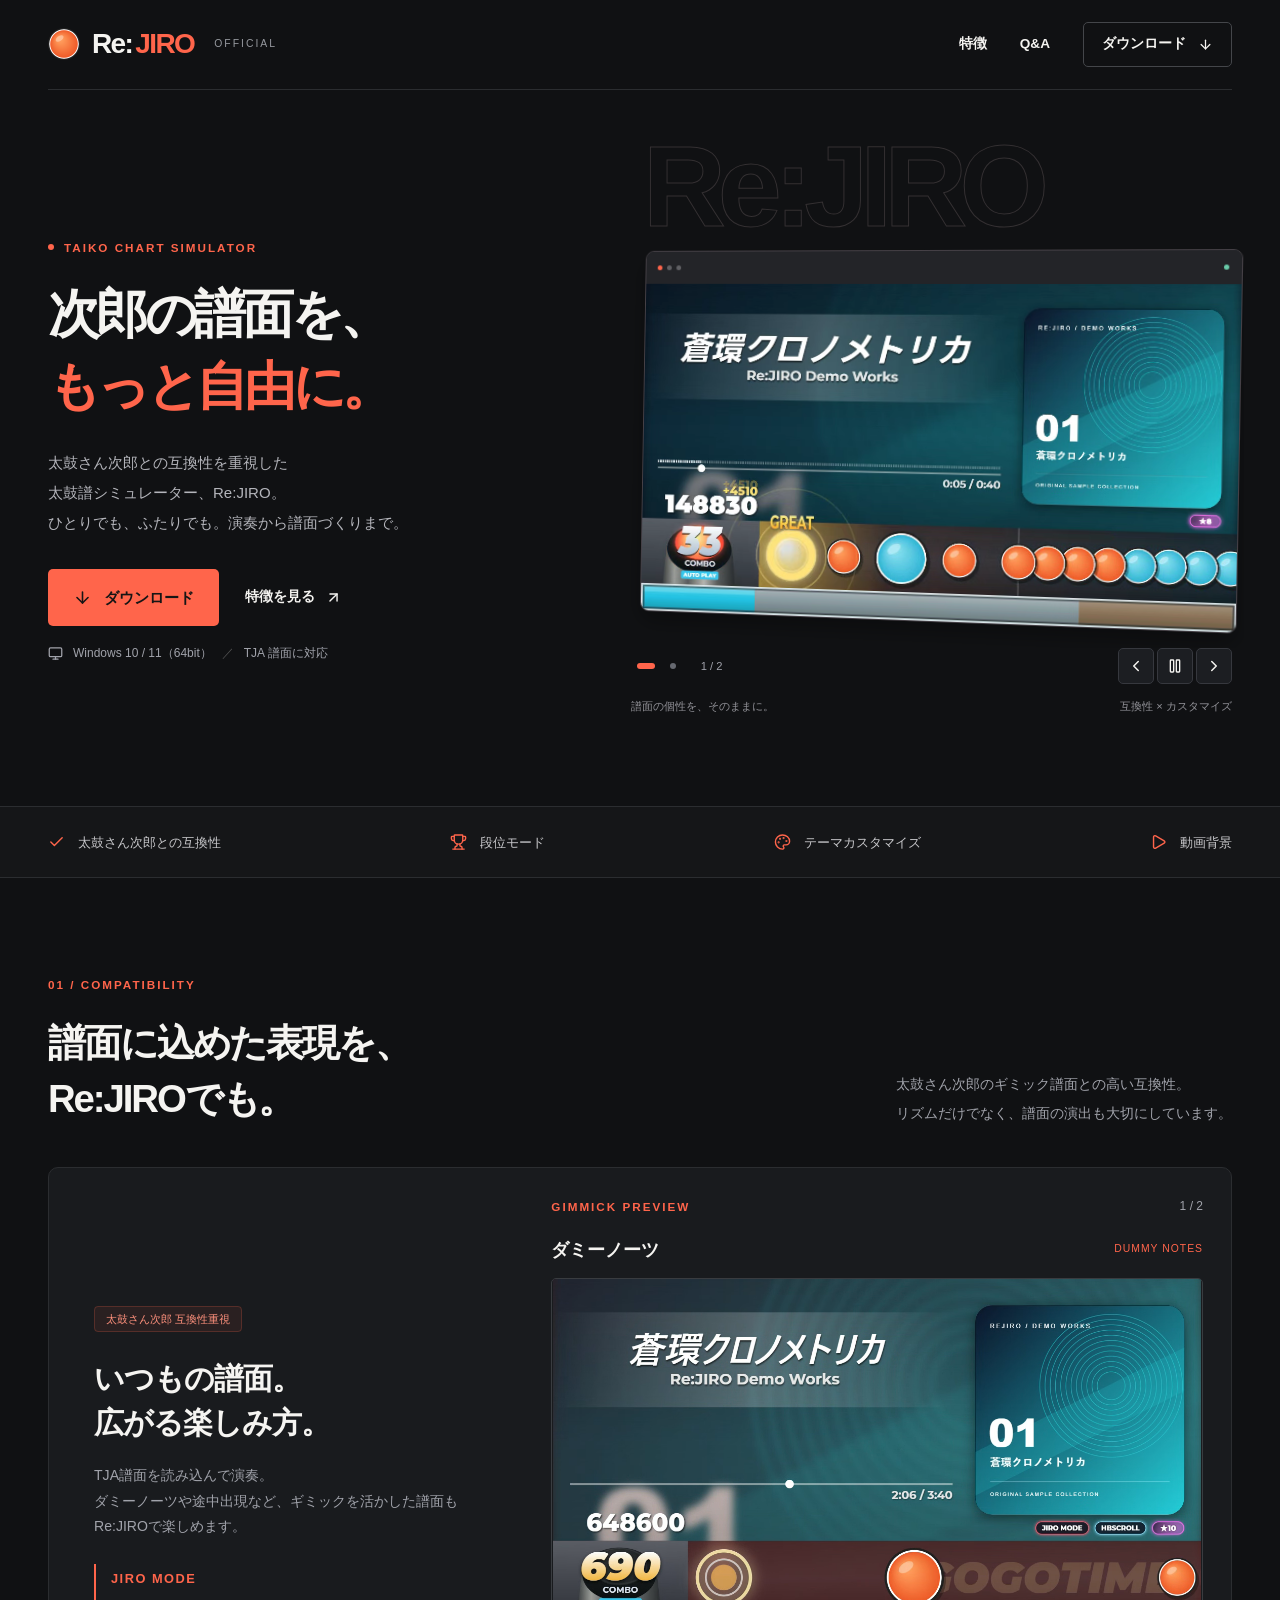
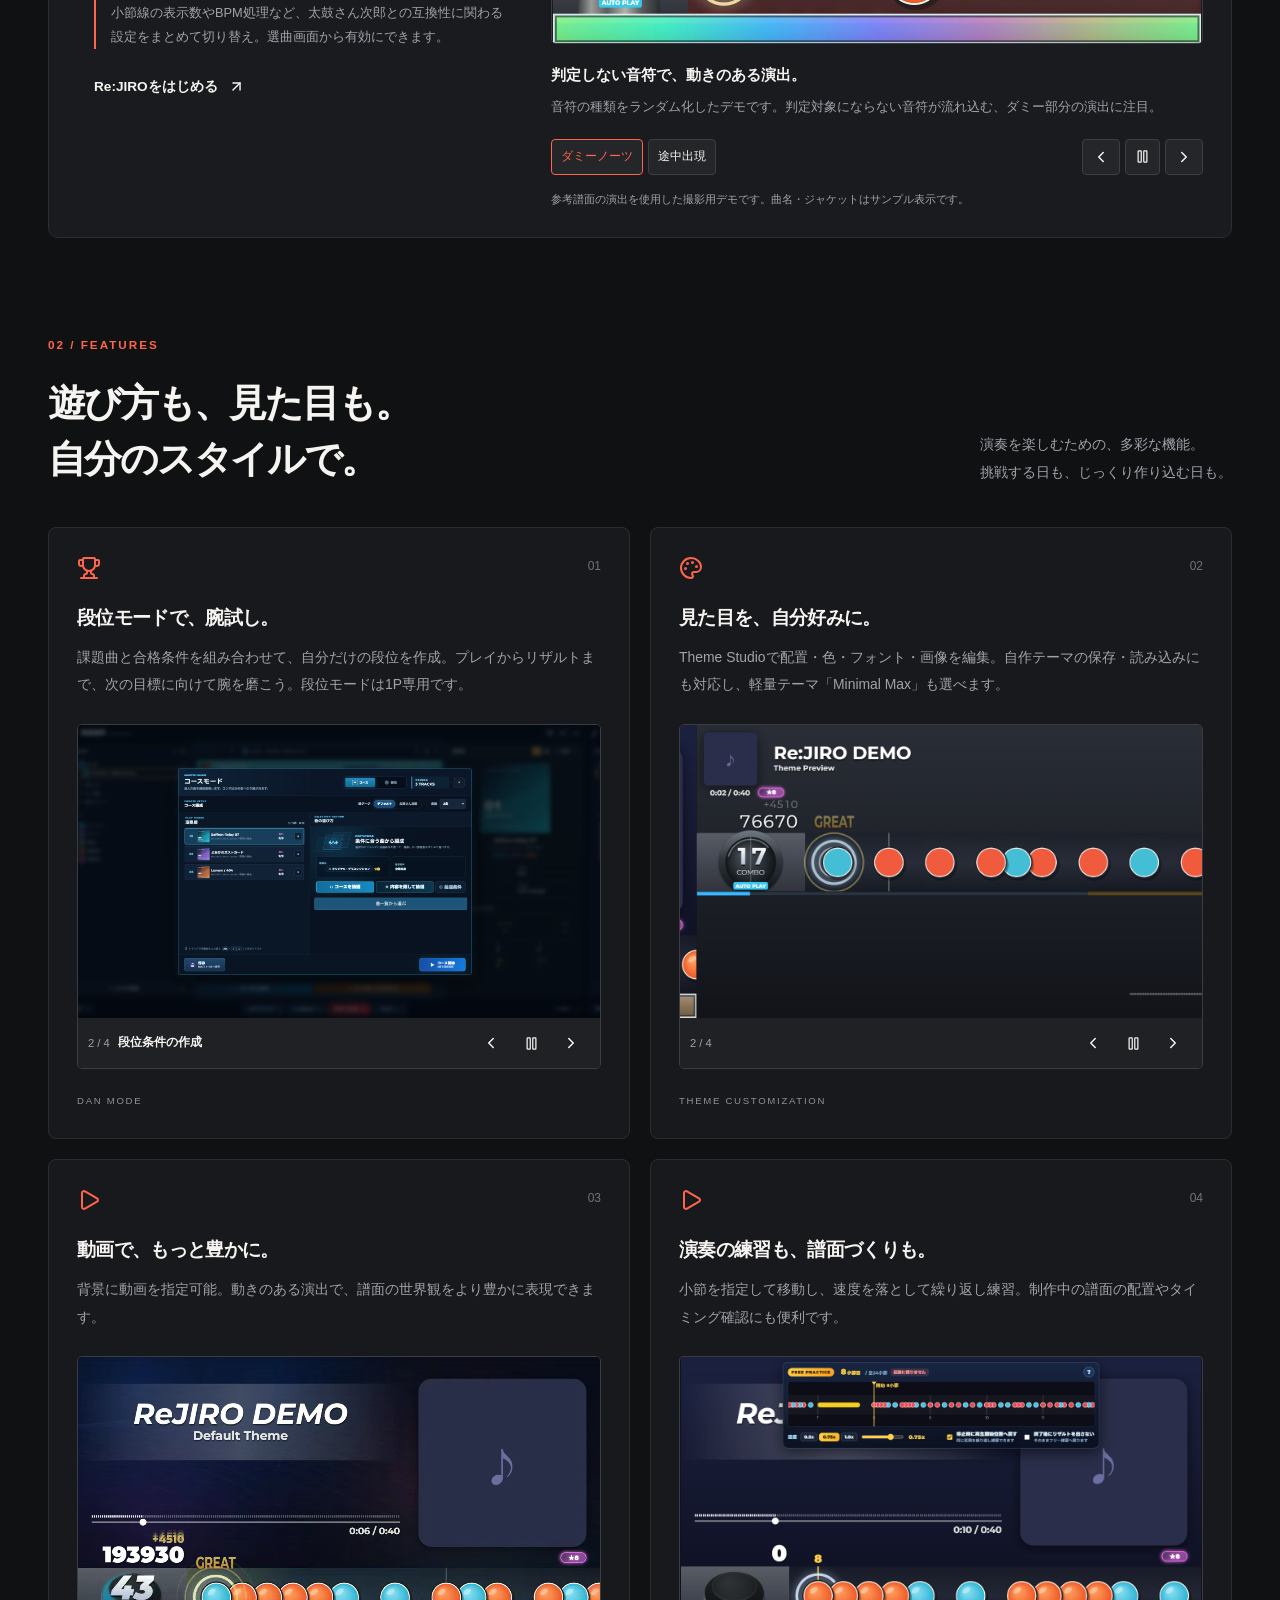
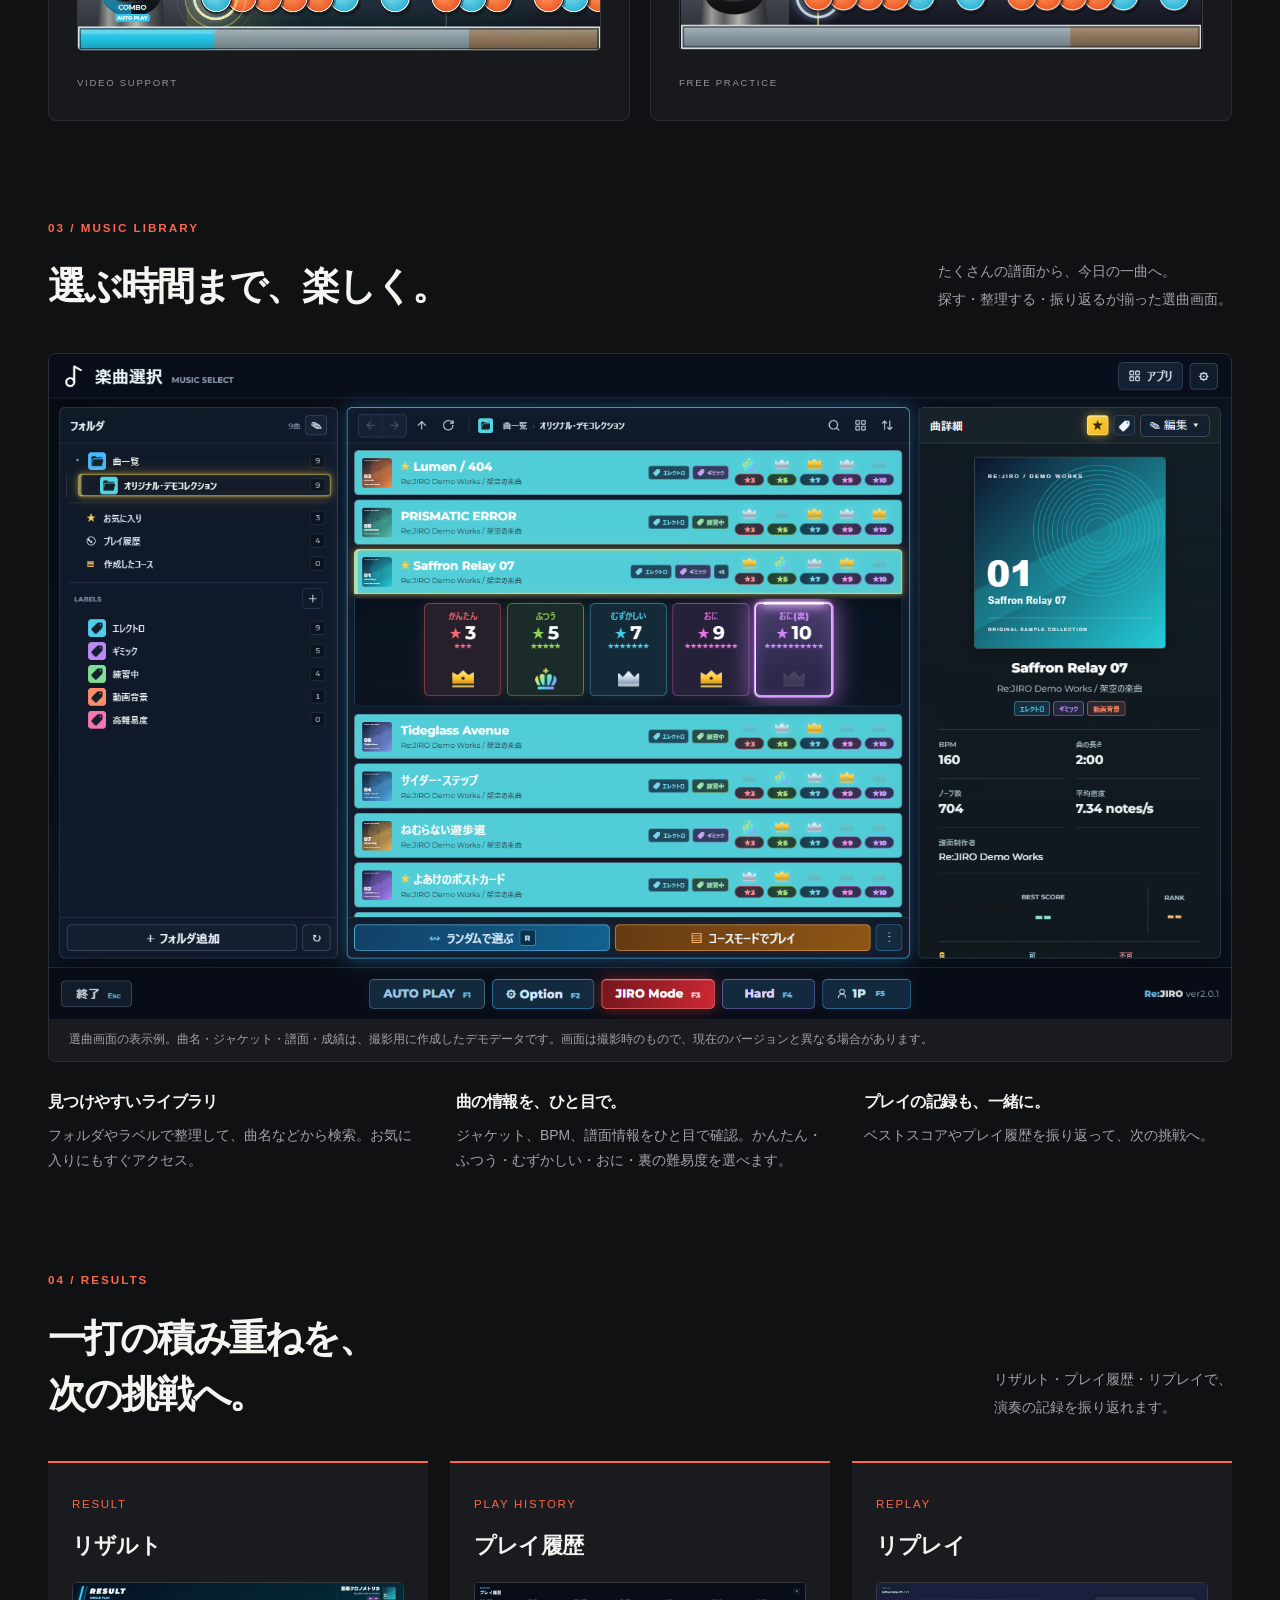
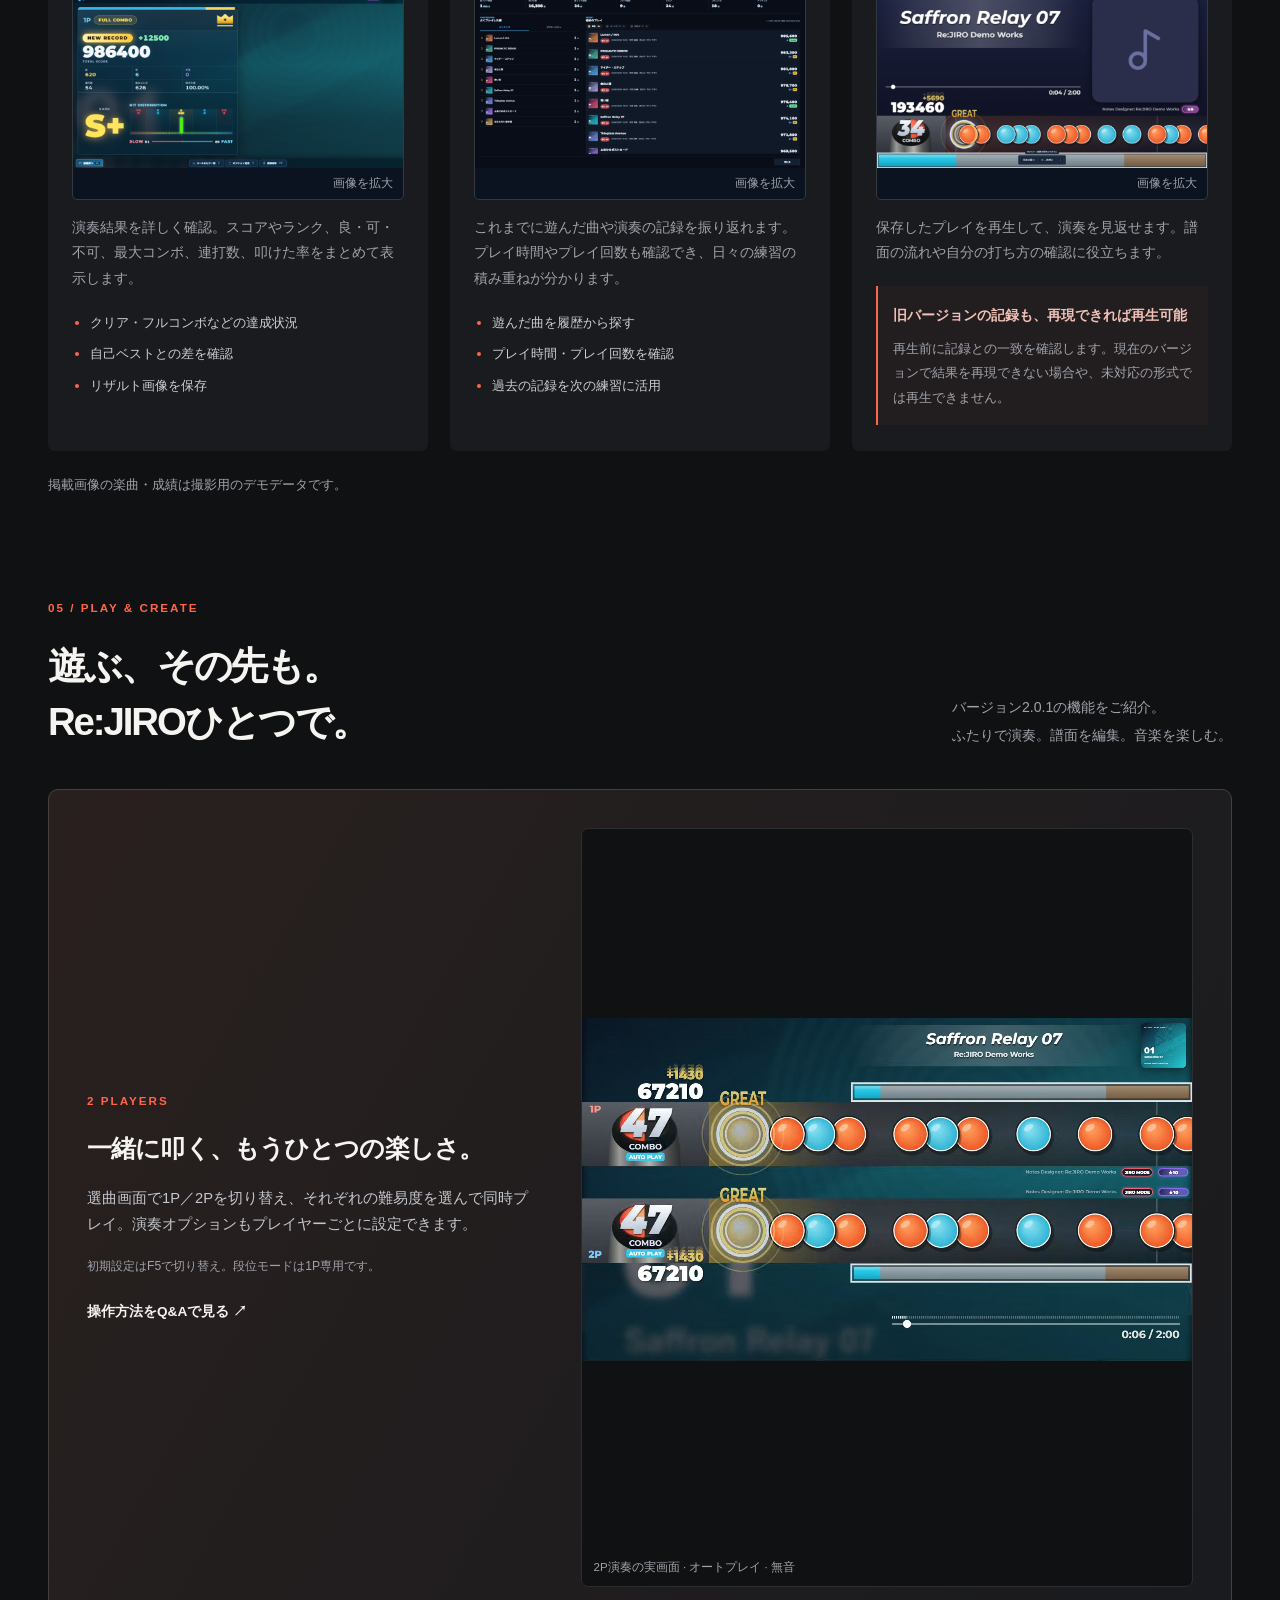
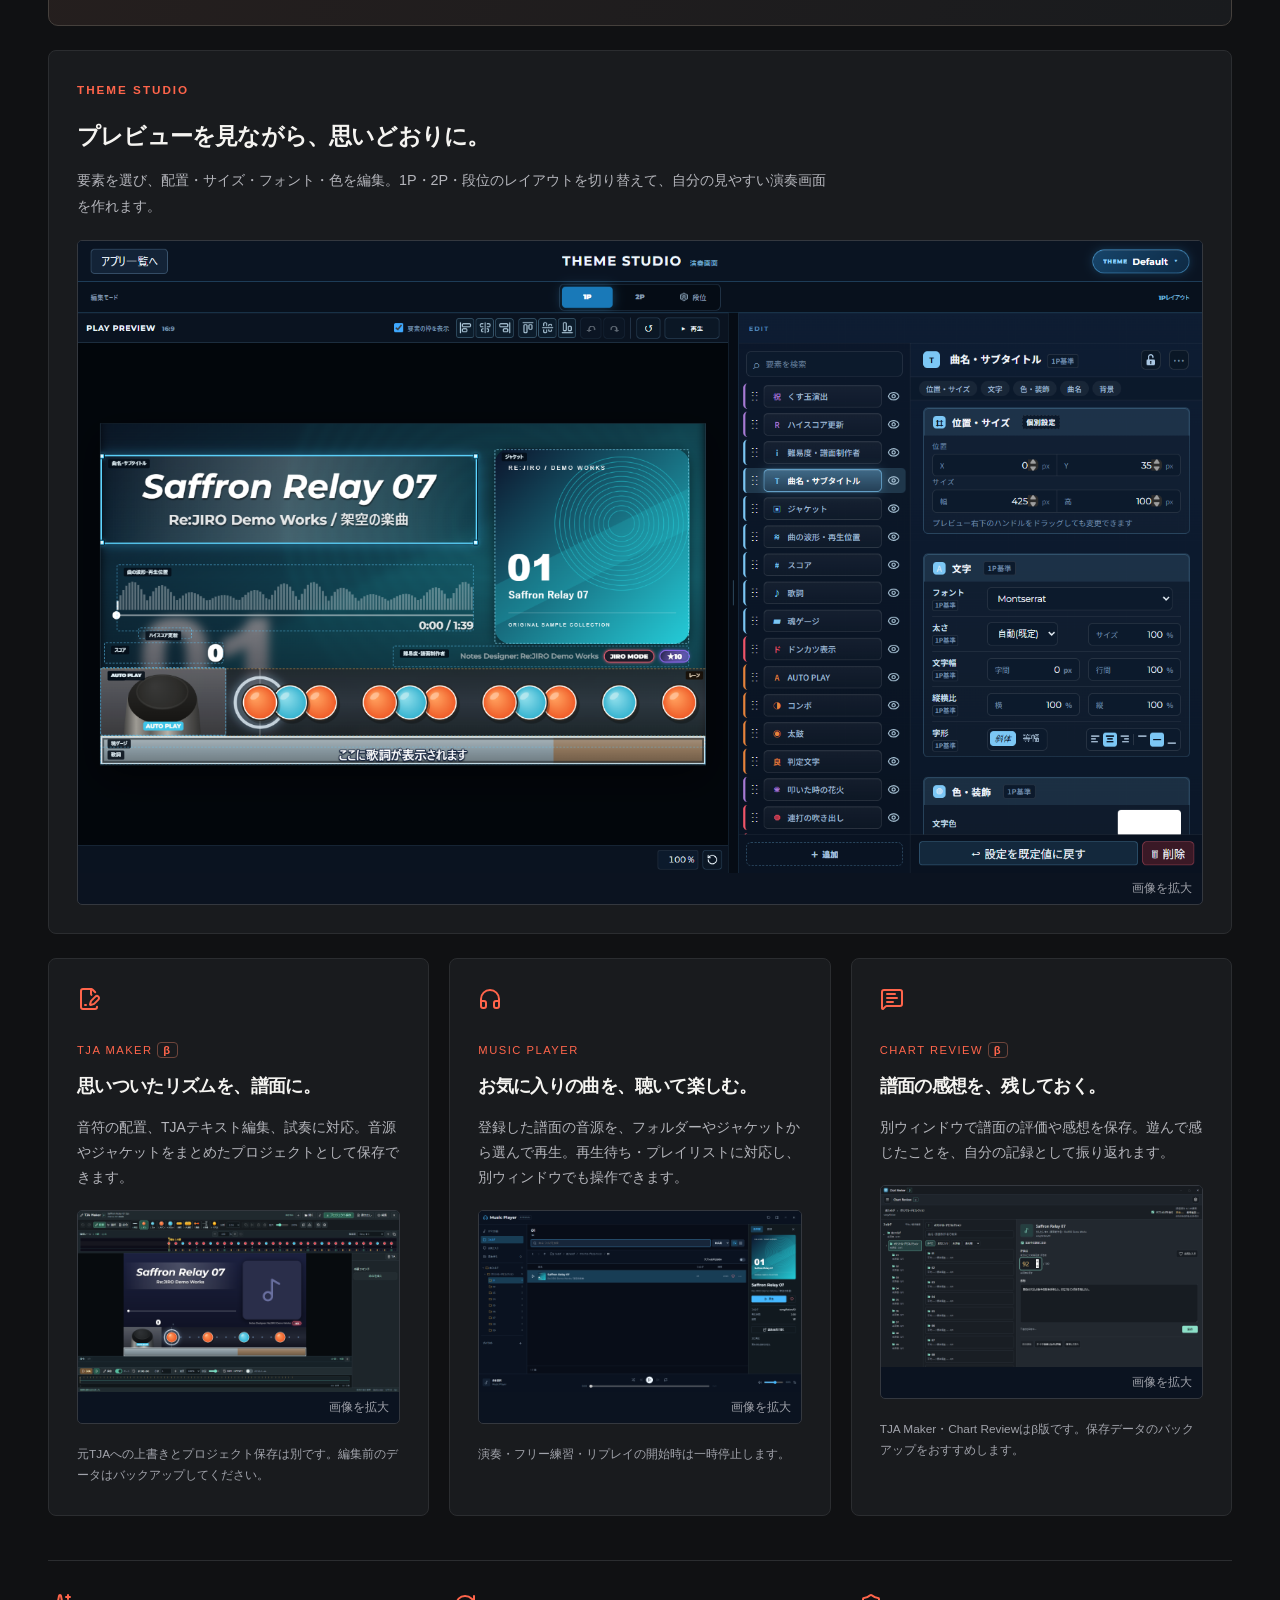
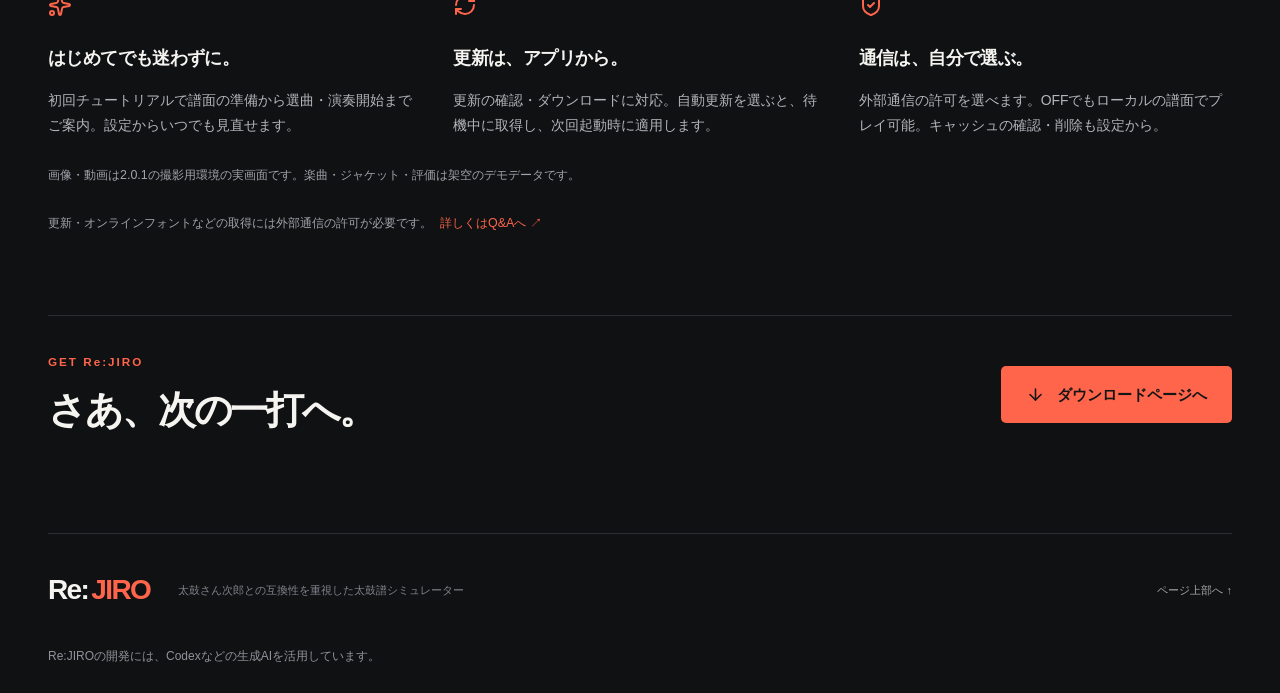
==== commit fdf7efc3: "Show actual Theme Studio editor screenshot" ====
--- a/index.html
+++ b/index.html
@@ -1,2 +1,2 @@
-<!DOCTYPE html><html lang="ja"><head><meta charSet="utf-8"/><meta name="viewport" content="width=device-width, initial-scale=1"/><link rel="preload" href="/assets/icon.png" as="image"/><link rel="stylesheet" href="/_next/static/css/index.OO9LQ6ZX.css" data-rsc-css-href="/_next/static/css/index.OO9LQ6ZX.css" data-precedence="vite-rsc/importer-resources"/><link rel="stylesheet" href="/_next/static/css/page.C6ktCvus.css" data-rsc-css-href="/_next/static/css/page.C6ktCvus.css" data-precedence="vite-rsc/importer-resources"/><link rel="modulepreload" fetchPriority="low" href="/_next/static/chunks/index-CQOUPc74.js"/><script src="/_next/static/chunks/rolldown-runtime-C60lm6uB.js" type="module" async=""></script><script src="/_next/static/chunks/framework-D_rUT4EX.js" type="module" async=""></script><link rel="modulepreload" href="/_next/static/chunks/layout-segment-context-CcGiojn2.js" crossorigin=""/><link rel="modulepreload" href="/_next/static/chunks/Icon-COpRllaJ.js" crossorigin=""/><link rel="modulepreload" href="/_next/static/chunks/hero-previews-CQ_Rzbtg.js" crossorigin=""/><link rel="modulepreload" href="/_next/static/chunks/carousel-DRVHPIOn.js" crossorigin=""/><link rel="modulepreload" href="/_next/static/chunks/button-DaXsFBML.js" crossorigin=""/><link rel="modulepreload" href="/_next/static/chunks/createLucideIcon-CyYAvd9g.js" crossorigin=""/><link rel="modulepreload" href="/_next/static/chunks/compatibility-slideshow-1B4d_rm6.js" crossorigin=""/><link rel="modulepreload" href="/_next/static/chunks/gameplay-video-BY3eiBvu.js" crossorigin=""/><link rel="modulepreload" href="/_next/static/chunks/dan-slideshow-BQsc2xdB.js" crossorigin=""/><link rel="modulepreload" href="/_next/static/chunks/theme-slideshow-DqB31ZAM.js" crossorigin=""/><link rel="modulepreload" href="/_next/static/chunks/image-preview-DPKLxYUA.js" crossorigin=""/><link rel="modulepreload" href="/_next/static/chunks/stateAttributesMapping-B_fJNPYc.js" crossorigin=""/><title>Re:JIRO — 次郎の譜面を、もっと自由に。</title><meta name="description" content="太鼓さん次郎との互換性を重視した太鼓譜シミュレーター。ギミック譜面、段位モード、テーマカスタマイズ、動画背景に対応。"/><link rel="icon" href="/assets/icon.png"/><script>Object.assign(((self[Symbol.for("vinext.navigationRuntime")]??={bootstrap:{routeManifest:null},functions:{}}).bootstrap.rsc??={rsc:[]}),{params:{},nav:{"pathname":"/","searchParams":[]}})</script><link rel="modulepreload" href="/_next/static/chunks/index-CQOUPc74.js" />
-</head><body><a class="skip" href="#main">本文へ移動</a><header class="header"><a class="brand" href="/" aria-label="Re:JIRO トップ"><img src="/assets/icon.png" alt="" width="32" height="32"/>Re:<span>JIRO</span><small>OFFICIAL</small></a><nav aria-label="メインナビゲーション"><a href="/#features">特徴</a><a href="/qa/">Q&amp;A</a><a class="nav-download" href="/download">ダウンロード <svg xmlns="http://www.w3.org/2000/svg" width="15" height="15" viewBox="0 0 24 24" fill="none" stroke="currentColor" stroke-width="2" stroke-linecap="round" stroke-linejoin="round" class="lucide lucide-arrow-down" aria-hidden="true"><path d="M12 5v14"></path><path d="m19 12-7 7-7-7"></path></svg></a></nav></header><main id="main"><section class="hero wrap"><div class="hero-copy"><div class="eyebrow"><span class="live-dot"></span> TAIKO CHART SIMULATOR</div><h1>次郎の譜面を、<br/><em>もっと自由に。</em></h1><p>太鼓さん次郎との互換性を重視した<br class="desktop"/>太鼓譜シミュレーター、Re:JIRO。<br/>ひとりでも、ふたりでも。演奏から譜面づくりまで。</p><div class="hero-actions"><a class="button primary" href="/download"><svg xmlns="http://www.w3.org/2000/svg" width="19" height="19" viewBox="0 0 24 24" fill="none" stroke="currentColor" stroke-width="2" stroke-linecap="round" stroke-linejoin="round" class="lucide lucide-arrow-down" aria-hidden="true"><path d="M12 5v14"></path><path d="m19 12-7 7-7-7"></path></svg>ダウンロード</a><a class="text-link" href="#features">特徴を見る <svg xmlns="http://www.w3.org/2000/svg" width="17" height="17" viewBox="0 0 24 24" fill="none" stroke="currentColor" stroke-width="2" stroke-linecap="round" stroke-linejoin="round" class="lucide lucide-arrow-up-right" aria-hidden="true"><path d="M7 7h10v10"></path><path d="M7 17 17 7"></path></svg></a></div><div class="hero-meta"><svg xmlns="http://www.w3.org/2000/svg" width="15" height="15" viewBox="0 0 24 24" fill="none" stroke="currentColor" stroke-width="2" stroke-linecap="round" stroke-linejoin="round" class="lucide lucide-monitor" aria-hidden="true"><rect width="20" height="14" x="2" y="3" rx="2"></rect><line x1="8" x2="16" y1="21" y2="21"></line><line x1="12" x2="12" y1="17" y2="21"></line></svg> Windows 10 / 11（64bit） <span>／</span> TJA 譜面に対応</div></div><div class="hero-visual"><span class="outline-word" aria-hidden="true">Re:JIRO</span><div class="relative hero-carousel" role="region" aria-roledescription="carousel" data-slot="carousel" aria-label="テーマとジャケットを設定した演奏プレビュー"><div class="overflow-hidden" data-slot="carousel-content"><div class="flex -ml-4 hero-slide-track"><div role="group" aria-roledescription="slide" data-slot="carousel-item" class="min-w-0 shrink-0 grow-0 basis-full pl-4 hero-slide" aria-label="1 / 2 Default"><figure class="screen"><div class="screen-bar"><span><i></i><i></i><i></i></span><span class="screen-dot"></span></div><video src="/assets/hero-default.webm" poster="/assets/hero-default.png" muted="" playsInline="" preload="auto" width="1280" height="720" aria-label="defaultテーマ・ジャケット設定済みの演奏プレビュー（無音）"></video></figure></div><div role="group" aria-roledescription="slide" data-slot="carousel-item" class="min-w-0 shrink-0 grow-0 basis-full pl-4 hero-slide" aria-label="2 / 2 Glass"><figure class="screen"><div class="screen-bar"><span><i></i><i></i><i></i></span><span class="screen-dot"></span></div><video poster="/assets/hero-glass.png" muted="" playsInline="" preload="none" width="1280" height="720" aria-label="glassテーマ・ジャケット設定済みの演奏プレビュー（無音）"></video></figure></div></div></div><div class="hero-preview-controls"><div class="hero-preview-dots"><button type="button" aria-label="Defaultのプレビューを表示" aria-current="true"><span></span></button><button type="button" aria-label="Glassのプレビューを表示"><span></span></button></div><span class="hero-preview-name" aria-live="off"><small>1<!-- --> / <!-- -->2</small></span><div class="hero-preview-buttons"><button type="button" aria-label="前のプレビュー"><svg xmlns="http://www.w3.org/2000/svg" width="18" height="18" viewBox="0 0 24 24" fill="none" stroke="currentColor" stroke-width="2" stroke-linecap="round" stroke-linejoin="round" class="lucide lucide-chevron-left" aria-hidden="true"><path d="m15 18-6-6 6-6"></path></svg></button><button type="button" aria-label="動画と自動切り替えを再生" aria-pressed="true"><svg xmlns="http://www.w3.org/2000/svg" width="16" height="16" viewBox="0 0 24 24" fill="none" stroke="currentColor" stroke-width="2" stroke-linecap="round" stroke-linejoin="round" class="lucide lucide-play" aria-hidden="true"><path d="M5 5a2 2 0 0 1 3.008-1.728l11.997 6.998a2 2 0 0 1 .003 3.458l-12 7A2 2 0 0 1 5 19z"></path></svg></button><button type="button" aria-label="次のプレビュー"><svg xmlns="http://www.w3.org/2000/svg" width="18" height="18" viewBox="0 0 24 24" fill="none" stroke="currentColor" stroke-width="2" stroke-linecap="round" stroke-linejoin="round" class="lucide lucide-chevron-right" aria-hidden="true"><path d="m9 18 6-6-6-6"></path></svg></button></div></div></div><div class="visual-caption"><span>譜面の個性を、そのままに。</span><span>互換性 × カスタマイズ</span></div></div></section><div class="feature-strip"><div class="wrap"><span><svg xmlns="http://www.w3.org/2000/svg" width="24" height="24" viewBox="0 0 24 24" fill="none" stroke="currentColor" stroke-width="2" stroke-linecap="round" stroke-linejoin="round" class="lucide lucide-check" aria-hidden="true"><path d="M20 6 9 17l-5-5"></path></svg>太鼓さん次郎との互換性</span><span><svg xmlns="http://www.w3.org/2000/svg" width="24" height="24" viewBox="0 0 24 24" fill="none" stroke="currentColor" stroke-width="2" stroke-linecap="round" stroke-linejoin="round" class="lucide lucide-trophy" aria-hidden="true"><path d="M10 14.66V17a1 1 0 0 1-1 1 2 2 0 0 0-2 2v2"></path><path d="M14 14.66V17a1 1 0 0 0 1 1 2 2 0 0 1 2 2v2"></path><path d="M17.916 10H19.5A2.5 2.5 0 0 0 22 7.5V5a1 1 0 0 0-1-1h-3"></path><path d="M4 22h16"></path><path d="M6 9a6 6 0 0 0 12 0V3a1 1 0 0 0-1-1H7a1 1 0 0 0-1 1z"></path><path d="M6.084 10H4.5A2.5 2.5 0 0 1 2 7.5V5a1 1 0 0 1 1-1h3"></path></svg>段位モード</span><span><svg xmlns="http://www.w3.org/2000/svg" width="24" height="24" viewBox="0 0 24 24" fill="none" stroke="currentColor" stroke-width="2" stroke-linecap="round" stroke-linejoin="round" class="lucide lucide-palette" aria-hidden="true"><path d="M12 22a1 1 0 0 1 0-20 10 9 0 0 1 10 9 5 5 0 0 1-5 5h-2.25a1.75 1.75 0 0 0-1.4 2.8l.3.4a1.75 1.75 0 0 1-1.4 2.8z"></path><circle cx="13.5" cy="6.5" r=".5" fill="currentColor"></circle><circle cx="17.5" cy="10.5" r=".5" fill="currentColor"></circle><circle cx="6.5" cy="12.5" r=".5" fill="currentColor"></circle><circle cx="8.5" cy="7.5" r=".5" fill="currentColor"></circle></svg>テーマカスタマイズ</span><span><svg xmlns="http://www.w3.org/2000/svg" width="24" height="24" viewBox="0 0 24 24" fill="none" stroke="currentColor" stroke-width="2" stroke-linecap="round" stroke-linejoin="round" class="lucide lucide-play" aria-hidden="true"><path d="M5 5a2 2 0 0 1 3.008-1.728l11.997 6.998a2 2 0 0 1 .003 3.458l-12 7A2 2 0 0 1 5 19z"></path></svg>動画背景</span></div></div><section id="features" class="wrap compatibility"><div class="section-heading"><div><span class="eyebrow">01 / COMPATIBILITY</span><h2>譜面に込めた表現を、<br/>Re:JIROでも。</h2></div><p>太鼓さん次郎のギミック譜面との高い互換性。<br/>リズムだけでなく、譜面の演出も大切にしています。</p></div><div class="compat-panel"><div class="compat-text"><span class="tag">太鼓さん次郎 互換性重視</span><h3>いつもの譜面。<br/>広がる楽しみ方。</h3><p>TJA譜面を読み込んで演奏。<br/>ダミーノーツや途中出現など、ギミックを活かした譜面もRe:JIROで楽しめます。</p><div class="jiro-mode"><strong>JIRO MODE</strong><p>小節線の表示数やBPM処理など、太鼓さん次郎との互換性に関わる設定をまとめて切り替え。選曲画面から有効にできます。</p></div><a class="text-link" href="/download">Re:JIROをはじめる <svg xmlns="http://www.w3.org/2000/svg" width="17" height="17" viewBox="0 0 24 24" fill="none" stroke="currentColor" stroke-width="2" stroke-linecap="round" stroke-linejoin="round" class="lucide lucide-arrow-up-right" aria-hidden="true"><path d="M7 7h10v10"></path><path d="M7 17 17 7"></path></svg></a></div><div class="relative compat-slideshow" role="region" aria-roledescription="carousel" data-slot="carousel" aria-label="ギミック譜面の実演動画"><div class="compat-slide-heading"><span class="eyebrow">GIMMICK PREVIEW</span><span>1<!-- --> / <!-- -->2</span></div><div class="overflow-hidden" data-slot="carousel-content"><div class="flex -ml-4 compat-slide-track"><div role="group" aria-roledescription="slide" data-slot="carousel-item" class="min-w-0 shrink-0 grow-0 basis-full pl-4 compat-slide" aria-label="ダミーノーツ"><figure><figcaption><strong>ダミーノーツ</strong><span>DUMMY NOTES</span></figcaption><video muted="" playsInline="" controls="" preload="metadata" poster="/assets/compat-reference-dummy-20261008.png" width="1280" height="720" aria-label="ダミーノーツの実演。参考譜面の演出を使ったデモ・無音。"><source src="/assets/compat-reference-dummy-20261008.webm" type="video/webm"/>お使いのブラウザでは動画を再生できません。</video><h4>判定しない音符で、動きのある演出。</h4><p>音符の種類をランダム化したデモです。判定対象にならない音符が流れ込む、ダミー部分の演出に注目。</p></figure></div><div role="group" aria-roledescription="slide" data-slot="carousel-item" class="min-w-0 shrink-0 grow-0 basis-full pl-4 compat-slide" aria-label="途中出現"><figure><figcaption><strong>途中出現</strong><span>NOTE APPEARANCE</span></figcaption><video muted="" playsInline="" controls="" preload="metadata" poster="/assets/compat-reference-appearance-20261008.png" width="1280" height="720" aria-label="途中出現の実演。参考譜面の演出を使ったデモ・無音。"><source src="/assets/compat-reference-appearance-20261008.webm" type="video/webm"/>お使いのブラウザでは動画を再生できません。</video><h4>譜面の途中で、音符が出現。</h4><p>音符が途中から現れる瞬間に注目。譜面で指定された出現タイミングと、その前後の動きを再現します。</p></figure></div></div></div><div class="compat-slide-controls"><div><button type="button" class="selected" aria-current="true">ダミーノーツ</button><button type="button" class="">途中出現</button></div><div><button type="button" aria-label="前のギミック"><svg xmlns="http://www.w3.org/2000/svg" width="18" height="18" viewBox="0 0 24 24" fill="none" stroke="currentColor" stroke-width="2" stroke-linecap="round" stroke-linejoin="round" class="lucide lucide-chevron-left" aria-hidden="true"><path d="m15 18-6-6 6-6"></path></svg></button><button type="button" aria-label="実演動画を一時停止" aria-pressed="false"><svg xmlns="http://www.w3.org/2000/svg" width="15" height="15" viewBox="0 0 24 24" fill="none" stroke="currentColor" stroke-width="2" stroke-linecap="round" stroke-linejoin="round" class="lucide lucide-pause" aria-hidden="true"><rect x="14" y="3" width="5" height="18" rx="1"></rect><rect x="5" y="3" width="5" height="18" rx="1"></rect></svg></button><button type="button" aria-label="次のギミック"><svg xmlns="http://www.w3.org/2000/svg" width="18" height="18" viewBox="0 0 24 24" fill="none" stroke="currentColor" stroke-width="2" stroke-linecap="round" stroke-linejoin="round" class="lucide lucide-chevron-right" aria-hidden="true"><path d="m9 18 6-6-6-6"></path></svg></button></div></div><small>参考譜面の演出を使用した撮影用デモです。曲名・ジャケットはサンプル表示です。</small></div></div></section><section class="wrap possibilities"><div class="section-heading"><div><span class="eyebrow">02 / FEATURES</span><h2>遊び方も、見た目も。<br/>自分のスタイルで。</h2></div><p>演奏を楽しむための、多彩な機能。<br/>挑戦する日も、じっくり作り込む日も。</p></div><div class="cards"><article><div class="card-top"><svg xmlns="http://www.w3.org/2000/svg" width="24" height="24" viewBox="0 0 24 24" fill="none" stroke="currentColor" stroke-width="2" stroke-linecap="round" stroke-linejoin="round" class="lucide lucide-trophy" aria-hidden="true"><path d="M10 14.66V17a1 1 0 0 1-1 1 2 2 0 0 0-2 2v2"></path><path d="M14 14.66V17a1 1 0 0 0 1 1 2 2 0 0 1 2 2v2"></path><path d="M17.916 10H19.5A2.5 2.5 0 0 0 22 7.5V5a1 1 0 0 0-1-1h-3"></path><path d="M4 22h16"></path><path d="M6 9a6 6 0 0 0 12 0V3a1 1 0 0 0-1-1H7a1 1 0 0 0-1 1z"></path><path d="M6.084 10H4.5A2.5 2.5 0 0 1 2 7.5V5a1 1 0 0 1 1-1h3"></path></svg><span>01</span></div><h3>段位モードで、腕試し。</h3><p>課題曲と合格条件を組み合わせて、自分だけの段位を作成。プレイからリザルトまで、次の目標に向けて腕を磨こう。段位モードは1P専用です。</p><div class="relative dan-slideshow" role="region" aria-roledescription="carousel" data-slot="carousel" aria-label="段位モードの曲選択からリザルトまで"><div class="overflow-hidden" data-slot="carousel-content"><div class="flex -ml-4 dan-slide-track"><div role="group" aria-roledescription="slide" data-slot="carousel-item" class="min-w-0 shrink-0 grow-0 basis-full pl-4 dan-slide" aria-label="曲選択"><img src="/assets/dan-select-20261008.png" alt="Re:JIROの曲選択画面（架空のデモ段位）" width="1920" height="1080" loading="eager"/></div><div role="group" aria-roledescription="slide" data-slot="carousel-item" class="min-w-0 shrink-0 grow-0 basis-full pl-4 dan-slide" aria-label="段位条件の作成"><img src="/assets/dan-conditions-20261008.png" alt="Re:JIROの段位条件の作成画面（架空のデモ段位）" width="1920" height="1080" loading="lazy"/></div><div role="group" aria-roledescription="slide" data-slot="carousel-item" class="min-w-0 shrink-0 grow-0 basis-full pl-4 dan-slide" aria-label="段位モードでプレイ"><video muted="" playsInline="" controls="" preload="metadata" poster="/assets/dan-play-20261008.png" width="1280" height="720" aria-label="架空の3曲を使った段位モードの実プレイ（AUTO PLAY・無音）"><source src="/assets/dan-play-20261008.webm" type="video/webm"/>お使いのブラウザでは動画を再生できません。</video></div><div role="group" aria-roledescription="slide" data-slot="carousel-item" class="min-w-0 shrink-0 grow-0 basis-full pl-4 dan-slide" aria-label="リザルト"><img src="/assets/dan-result-20261008.png" alt="Re:JIROのリザルト画面（架空のデモ段位）" width="1920" height="1080" loading="lazy"/></div></div></div><div class="theme-slide-controls dan-slide-controls"><span aria-live="off"><small>1<!-- --> / <!-- -->4</small><strong>曲選択</strong></span><div><button type="button" aria-label="前の段位画面"><svg xmlns="http://www.w3.org/2000/svg" width="18" height="18" viewBox="0 0 24 24" fill="none" stroke="currentColor" stroke-width="2" stroke-linecap="round" stroke-linejoin="round" class="lucide lucide-chevron-left" aria-hidden="true"><path d="m15 18-6-6 6-6"></path></svg></button><button type="button" aria-label="段位スライドを一時停止" aria-pressed="false" disabled=""><svg xmlns="http://www.w3.org/2000/svg" width="15" height="15" viewBox="0 0 24 24" fill="none" stroke="currentColor" stroke-width="2" stroke-linecap="round" stroke-linejoin="round" class="lucide lucide-play" aria-hidden="true"><path d="M5 5a2 2 0 0 1 3.008-1.728l11.997 6.998a2 2 0 0 1 .003 3.458l-12 7A2 2 0 0 1 5 19z"></path></svg></button><button type="button" aria-label="次の段位画面"><svg xmlns="http://www.w3.org/2000/svg" width="18" height="18" viewBox="0 0 24 24" fill="none" stroke="currentColor" stroke-width="2" stroke-linecap="round" stroke-linejoin="round" class="lucide lucide-chevron-right" aria-hidden="true"><path d="m9 18 6-6-6-6"></path></svg></button></div></div></div><span class="card-label">DAN MODE</span></article><article><div class="card-top"><svg xmlns="http://www.w3.org/2000/svg" width="24" height="24" viewBox="0 0 24 24" fill="none" stroke="currentColor" stroke-width="2" stroke-linecap="round" stroke-linejoin="round" class="lucide lucide-palette" aria-hidden="true"><path d="M12 22a1 1 0 0 1 0-20 10 9 0 0 1 10 9 5 5 0 0 1-5 5h-2.25a1.75 1.75 0 0 0-1.4 2.8l.3.4a1.75 1.75 0 0 1-1.4 2.8z"></path><circle cx="13.5" cy="6.5" r=".5" fill="currentColor"></circle><circle cx="17.5" cy="10.5" r=".5" fill="currentColor"></circle><circle cx="6.5" cy="12.5" r=".5" fill="currentColor"></circle><circle cx="8.5" cy="7.5" r=".5" fill="currentColor"></circle></svg><span>02</span></div><h3>見た目を、自分好みに。</h3><p>Theme Studioで配置・色・フォント・画像を編集。自作テーマの保存・読み込みにも対応し、軽量テーマ「Minimal Max」も選べます。</p><div class="relative theme-carousel" role="region" aria-roledescription="carousel" data-slot="carousel" aria-label="Re:JIROのテーマ別演奏画面"><div class="overflow-hidden" data-slot="carousel-content"><div class="flex -ml-4 theme-slide-track"><div role="group" aria-roledescription="slide" data-slot="carousel-item" class="min-w-0 shrink-0 grow-0 basis-full pl-4 theme-slide" aria-label="1 / 4 Default"><img src="/assets/theme-default.png" alt="DefaultテーマでのRe:JIROの実際の演奏画面" width="1280" height="720" loading="eager"/></div><div role="group" aria-roledescription="slide" data-slot="carousel-item" class="min-w-0 shrink-0 grow-0 basis-full pl-4 theme-slide" aria-label="2 / 4 Minimal"><img src="/assets/theme-minimal.png" alt="MinimalテーマでのRe:JIROの実際の演奏画面" width="1280" height="720" loading="lazy"/></div><div role="group" aria-roledescription="slide" data-slot="carousel-item" class="min-w-0 shrink-0 grow-0 basis-full pl-4 theme-slide" aria-label="3 / 4 Terminal"><img src="/assets/theme-terminal.png" alt="TerminalテーマでのRe:JIROの実際の演奏画面" width="1280" height="720" loading="lazy"/></div><div role="group" aria-roledescription="slide" data-slot="carousel-item" class="min-w-0 shrink-0 grow-0 basis-full pl-4 theme-slide" aria-label="4 / 4 Glass"><img src="/assets/theme-glass.png" alt="GlassテーマでのRe:JIROの実際の演奏画面" width="1280" height="720" loading="lazy"/></div></div></div><div class="theme-slide-controls"><span aria-live="off"><small>1<!-- --> / <!-- -->4</small></span><div><button type="button" aria-label="前のテーマ"><svg xmlns="http://www.w3.org/2000/svg" width="18" height="18" viewBox="0 0 24 24" fill="none" stroke="currentColor" stroke-width="2" stroke-linecap="round" stroke-linejoin="round" class="lucide lucide-chevron-left" aria-hidden="true"><path d="m15 18-6-6 6-6"></path></svg></button><button type="button" aria-label="自動切り替えを一時停止" aria-pressed="false" disabled=""><svg xmlns="http://www.w3.org/2000/svg" width="15" height="15" viewBox="0 0 24 24" fill="none" stroke="currentColor" stroke-width="2" stroke-linecap="round" stroke-linejoin="round" class="lucide lucide-play" aria-hidden="true"><path d="M5 5a2 2 0 0 1 3.008-1.728l11.997 6.998a2 2 0 0 1 .003 3.458l-12 7A2 2 0 0 1 5 19z"></path></svg></button><button type="button" aria-label="次のテーマ"><svg xmlns="http://www.w3.org/2000/svg" width="18" height="18" viewBox="0 0 24 24" fill="none" stroke="currentColor" stroke-width="2" stroke-linecap="round" stroke-linejoin="round" class="lucide lucide-chevron-right" aria-hidden="true"><path d="m9 18 6-6-6-6"></path></svg></button></div></div></div><span class="card-label">THEME CUSTOMIZATION</span></article><article><div class="card-top"><svg xmlns="http://www.w3.org/2000/svg" width="24" height="24" viewBox="0 0 24 24" fill="none" stroke="currentColor" stroke-width="2" stroke-linecap="round" stroke-linejoin="round" class="lucide lucide-play" aria-hidden="true"><path d="M5 5a2 2 0 0 1 3.008-1.728l11.997 6.998a2 2 0 0 1 .003 3.458l-12 7A2 2 0 0 1 5 19z"></path></svg><span>03</span></div><h3>動画で、もっと豊かに。</h3><p>背景に動画を指定可能。動きのある演出で、譜面の世界観をより豊かに表現できます。</p><div class="background-demo"><video muted="" loop="" playsInline="" controls="" preload="metadata" poster="/assets/background-poster.png" width="1280" height="720" aria-label="オリジナルのサンプル動画を背景に設定したRe:JIROの実演。無音、8秒。"><source src="/assets/background-play.webm" type="video/webm"/>お使いのブラウザでは動画を再生できません。</video></div><span class="card-label">VIDEO SUPPORT</span></article><article><div class="card-top"><svg xmlns="http://www.w3.org/2000/svg" width="24" height="24" viewBox="0 0 24 24" fill="none" stroke="currentColor" stroke-width="2" stroke-linecap="round" stroke-linejoin="round" class="lucide lucide-play" aria-hidden="true"><path d="M5 5a2 2 0 0 1 3.008-1.728l11.997 6.998a2 2 0 0 1 .003 3.458l-12 7A2 2 0 0 1 5 19z"></path></svg><span>04</span></div><h3>演奏の練習も、譜面づくりも。</h3><p>小節を指定して移動し、速度を落として繰り返し練習。制作中の譜面の配置やタイミング確認にも便利です。</p><img class="card-image" src="/assets/free-practice.png" alt="フリー練習の実画面。8小節目・0.75倍速・開始位置へ戻す設定。" width="1280" height="720" loading="lazy"/><span class="card-label">FREE PRACTICE</span></article></div></section><section class="wrap music-library"><div class="section-heading"><div><span class="eyebrow">03 / MUSIC LIBRARY</span><h2>選ぶ時間まで、楽しく。</h2></div><p>たくさんの譜面から、今日の一曲へ。<br/>探す・整理する・振り返るが揃った選曲画面。</p></div><figure class="library-screen"><img src="/assets/song-select-201.png" alt="Re:JIROの選曲画面。左にフォルダ・お気に入り・プレイ履歴、中央に曲一覧、右に曲詳細が表示されている。" width="1600" height="900" loading="lazy"/><figcaption>選曲画面の表示例。曲名・ジャケット・譜面・成績は、撮影用に作成したデモデータです。画面は撮影時のもので、現在のバージョンと異なる場合があります。</figcaption></figure><div class="library-features"><div><h3>見つけやすいライブラリ</h3><p>フォルダやラベルで整理して、曲名などから検索。お気に入りにもすぐアクセス。</p></div><div><h3>曲の情報を、ひと目で。</h3><p>ジャケット、BPM、譜面情報をひと目で確認。かんたん・ふつう・むずかしい・おに・裏の難易度を選べます。</p></div><div><h3>プレイの記録も、一緒に。</h3><p>ベストスコアやプレイ履歴を振り返って、次の挑戦へ。</p></div></div></section><section id="results" class="wrap results-section"><div class="section-heading"><div><span class="eyebrow">04 / RESULTS</span><h2>一打の積み重ねを、<br/>次の挑戦へ。</h2></div><p>リザルト・プレイ履歴・リプレイで、<br/>演奏の記録を振り返れます。</p></div><div class="result-types result-overview"><article><span class="result-mode">RESULT</span><h3>リザルト</h3><button type="button" tabindex="0" data-base-ui-click-trigger="" id="base-ui-_R_ur6di_" aria-haspopup="dialog" aria-expanded="false" data-slot="dialog-trigger" aria-label="リザルトのスクリーンショットを拡大" class="result-screenshot"><img src="/assets/result-single.png" alt="Re:JIROのリザルト画面（架空のデモ成績）" width="1920" height="1080" loading="lazy"/><span>画像を拡大</span></button><p>演奏結果を詳しく確認。スコアやランク、良・可・不可、最大コンボ、連打数、叩けた率をまとめて表示します。</p><ul><li>クリア・フルコンボなどの達成状況</li><li>自己ベストとの差を確認</li><li>リザルト画像を保存</li></ul></article><article><span class="result-mode">PLAY HISTORY</span><h3>プレイ履歴</h3><button type="button" tabindex="0" data-base-ui-click-trigger="" id="base-ui-_R_ut6di_" aria-haspopup="dialog" aria-expanded="false" data-slot="dialog-trigger" aria-label="プレイ履歴のスクリーンショットを拡大" class="result-screenshot"><img src="/assets/play-history-20261008.png" alt="Re:JIROのプレイ履歴画面。プレイ統計、よくプレイした曲、最近の成績を表示（デモデータ）。" width="1920" height="1080" loading="lazy"/><span>画像を拡大</span></button><p>これまでに遊んだ曲や演奏の記録を振り返れます。プレイ時間やプレイ回数も確認でき、日々の練習の積み重ねが分かります。</p><ul><li>遊んだ曲を履歴から探す</li><li>プレイ時間・プレイ回数を確認</li><li>過去の記録を次の練習に活用</li></ul></article><article><span class="result-mode">REPLAY</span><h3>リプレイ</h3><button type="button" tabindex="0" data-base-ui-click-trigger="" id="base-ui-_R_uv6di_" aria-haspopup="dialog" aria-expanded="false" data-slot="dialog-trigger" aria-label="リプレイのスクリーンショットを拡大" class="result-screenshot"><img src="/assets/replay-playback-20261008.png" alt="Re:JIROで保存した演奏を再生しているリプレイ画面。音符・コンボ・再生操作を表示（架空譜面のデモ）。" width="1920" height="1080" loading="lazy"/><span>画像を拡大</span></button><p>保存したプレイを再生して、演奏を見返せます。譜面の流れや自分の打ち方の確認に役立ちます。</p><div class="replay-version-note"><strong>旧バージョンの記録も、再現できれば再生可能</strong><p>再生前に記録との一致を確認します。現在のバージョンで結果を再現できない場合や、未対応の形式では再生できません。</p></div></article></div><p class="result-save-note">掲載画像の楽曲・成績は撮影用のデモデータです。</p></section><section class="wrap current-features" id="apps"><div class="section-heading"><div><span class="eyebrow">05 / PLAY &amp; CREATE</span><h2>遊ぶ、その先も。<br/>Re:JIROひとつで。</h2></div><p>バージョン2.0.1の機能をご紹介。<br/>ふたりで演奏。譜面を編集。音楽を楽しむ。</p></div><article class="two-player-feature"><div><span class="eyebrow">2 PLAYERS</span><h3>一緒に叩く、もうひとつの楽しさ。</h3><p>選曲画面で1P／2Pを切り替え、それぞれの難易度を選んで同時プレイ。演奏オプションもプレイヤーごとに設定できます。</p><small>初期設定はF5で切り替え。段位モードは1P専用です。</small><a class="text-link" href="/qa/#category-1">操作方法をQ&amp;Aで見る ↗</a></div><div class="two-player-media"><video muted="" loop="" playsInline="" controls="" preload="metadata" poster="/assets/two-player-201.png" width="1280" height="720" aria-label="Re:JIRO 2.0.1の2P演奏画面。架空のデモ譜面を両プレイヤーでオート演奏する8秒の無音動画。"><source src="/assets/two-player-201.webm" type="video/webm"/>お使いのブラウザでは動画を再生できません。</video><span>2P演奏の実画面 · オートプレイ · 無音</span></div></article><div class="app-feature-grid"><article><svg xmlns="http://www.w3.org/2000/svg" width="24" height="24" viewBox="0 0 24 24" fill="none" stroke="currentColor" stroke-width="2" stroke-linecap="round" stroke-linejoin="round" class="lucide lucide-file-pen-line" aria-hidden="true"><path d="M14.364 13.634a2 2 0 0 0-.506.854l-.837 2.87a.5.5 0 0 0 .62.62l2.87-.837a2 2 0 0 0 .854-.506l4.013-4.009a1 1 0 0 0-3.004-3.004z"></path><path d="M14.487 7.858A1 1 0 0 1 14 7V2"></path><path d="M20 19.645V20a2 2 0 0 1-2 2H6a2 2 0 0 1-2-2V4a2 2 0 0 1 2-2h8a2.4 2.4 0 0 1 1.704.706l2.516 2.516"></path><path d="M8 18h1"></path></svg><span class="app-feature-tag">TJA MAKER <b>β</b></span><h3>思いついたリズムを、譜面に。</h3><p>音符の配置、TJAテキスト編集、試奏に対応。音源やジャケットをまとめたプロジェクトとして保存できます。</p><button type="button" tabindex="0" data-base-ui-click-trigger="" id="base-ui-_R_7qn7di_" aria-haspopup="dialog" aria-expanded="false" data-slot="dialog-trigger" aria-label="TJA Maker βのスクリーンショットを拡大" class="result-screenshot"><img src="/assets/tja-maker-201.png" alt="Re:JIRO 2.0.1のTJA Maker。架空譜面の音符配置と試奏プレビュー" width="1920" height="1080" loading="lazy"/><span>画像を拡大</span></button><small>元TJAへの上書きとプロジェクト保存は別です。編集前のデータはバックアップしてください。</small></article><article><svg xmlns="http://www.w3.org/2000/svg" width="24" height="24" viewBox="0 0 24 24" fill="none" stroke="currentColor" stroke-width="2" stroke-linecap="round" stroke-linejoin="round" class="lucide lucide-headphones" aria-hidden="true"><path d="M3 14h3a2 2 0 0 1 2 2v3a2 2 0 0 1-2 2H5a2 2 0 0 1-2-2v-7a9 9 0 0 1 18 0v7a2 2 0 0 1-2 2h-1a2 2 0 0 1-2-2v-3a2 2 0 0 1 2-2h3"></path></svg><span class="app-feature-tag">MUSIC PLAYER</span><h3>お気に入りの曲を、聴いて楽しむ。</h3><p>登録した譜面の音源を、フォルダーやジャケットから選んで再生。再生待ち・プレイリストに対応し、別ウィンドウでも操作できます。</p><button type="button" tabindex="0" data-base-ui-click-trigger="" id="base-ui-_R_7r77di_" aria-haspopup="dialog" aria-expanded="false" data-slot="dialog-trigger" aria-label="Music Playerのスクリーンショットを拡大" class="result-screenshot"><img src="/assets/music-player-201.png" alt="Re:JIRO 2.0.1のMusic Player。架空の曲のジャケットと再生操作" width="1920" height="1080" loading="lazy"/><span>画像を拡大</span></button><small>演奏・フリー練習・リプレイの開始時は一時停止します。</small></article><article><svg xmlns="http://www.w3.org/2000/svg" width="24" height="24" viewBox="0 0 24 24" fill="none" stroke="currentColor" stroke-width="2" stroke-linecap="round" stroke-linejoin="round" class="lucide lucide-message-square-text" aria-hidden="true"><path d="M22 17a2 2 0 0 1-2 2H6.828a2 2 0 0 0-1.414.586l-2.202 2.202A.71.71 0 0 1 2 21.286V5a2 2 0 0 1 2-2h16a2 2 0 0 1 2 2z"></path><path d="M7 11h10"></path><path d="M7 15h6"></path><path d="M7 7h8"></path></svg><span class="app-feature-tag">CHART REVIEW <b>β</b></span><h3>譜面の感想を、残しておく。</h3><p>別ウィンドウで譜面の評価や感想を保存。遊んで感じたことを、自分の記録として振り返れます。</p><button type="button" tabindex="0" data-base-ui-click-trigger="" id="base-ui-_R_7rn7di_" aria-haspopup="dialog" aria-expanded="false" data-slot="dialog-trigger" aria-label="Chart Review βのスクリーンショットを拡大" class="result-screenshot"><img src="/assets/chart-review-201.png" alt="Re:JIRO 2.0.1のChart Review。架空譜面の評価点と感想を入力する画面" width="1920" height="1080" loading="lazy"/><span>画像を拡大</span></button><small>TJA Maker・Chart Reviewはβ版です。保存データのバックアップをおすすめします。</small></article></div><div class="everyday-features"><div><svg xmlns="http://www.w3.org/2000/svg" width="24" height="24" viewBox="0 0 24 24" fill="none" stroke="currentColor" stroke-width="2" stroke-linecap="round" stroke-linejoin="round" class="lucide lucide-sparkles" aria-hidden="true"><path d="M11.017 2.814a1 1 0 0 1 1.966 0l1.051 5.558a2 2 0 0 0 1.594 1.594l5.558 1.051a1 1 0 0 1 0 1.966l-5.558 1.051a2 2 0 0 0-1.594 1.594l-1.051 5.558a1 1 0 0 1-1.966 0l-1.051-5.558a2 2 0 0 0-1.594-1.594l-5.558-1.051a1 1 0 0 1 0-1.966l5.558-1.051a2 2 0 0 0 1.594-1.594z"></path><path d="M20 2v4"></path><path d="M22 4h-4"></path><circle cx="4" cy="20" r="2"></circle></svg><h3>はじめてでも迷わずに。</h3><p>初回チュートリアルで譜面の準備から選曲・演奏開始までご案内。設定からいつでも見直せます。</p></div><div><svg xmlns="http://www.w3.org/2000/svg" width="24" height="24" viewBox="0 0 24 24" fill="none" stroke="currentColor" stroke-width="2" stroke-linecap="round" stroke-linejoin="round" class="lucide lucide-refresh-cw" aria-hidden="true"><path d="M3 12a9 9 0 0 1 9-9 9.75 9.75 0 0 1 6.74 2.74L21 8"></path><path d="M21 3v5h-5"></path><path d="M21 12a9 9 0 0 1-9 9 9.75 9.75 0 0 1-6.74-2.74L3 16"></path><path d="M8 16H3v5"></path></svg><h3>更新は、アプリから。</h3><p>更新の確認・ダウンロードに対応。自動更新を選ぶと、待機中に取得し、次回起動時に適用します。</p></div><div><svg xmlns="http://www.w3.org/2000/svg" width="24" height="24" viewBox="0 0 24 24" fill="none" stroke="currentColor" stroke-width="2" stroke-linecap="round" stroke-linejoin="round" class="lucide lucide-shield-check" aria-hidden="true"><path d="M20 13c0 5-3.5 7.5-7.66 8.95a1 1 0 0 1-.67-.01C7.5 20.5 4 18 4 13V6a1 1 0 0 1 1-1c2 0 4.5-1.2 6.24-2.72a1.17 1.17 0 0 1 1.52 0C14.51 3.81 17 5 19 5a1 1 0 0 1 1 1z"></path><path d="m9 12 2 2 4-4"></path></svg><h3>通信は、自分で選ぶ。</h3><p>外部通信の許可を選べます。OFFでもローカルの譜面でプレイ可能。キャッシュの確認・削除も設定から。</p></div></div><p class="current-feature-note">画像・動画は2.0.1の撮影用環境の実画面です。楽曲・ジャケット・評価は架空のデモデータです。</p><p class="current-feature-note">更新・オンラインフォントなどの取得には外部通信の許可が必要です。<a href="/qa/">詳しくはQ&amp;Aへ ↗</a></p></section><section class="wrap download-invite"><div><span class="eyebrow">GET Re:JIRO</span><h2>さあ、次の一打へ。</h2></div><a class="button primary" href="/download"><svg xmlns="http://www.w3.org/2000/svg" width="19" height="19" viewBox="0 0 24 24" fill="none" stroke="currentColor" stroke-width="2" stroke-linecap="round" stroke-linejoin="round" class="lucide lucide-arrow-down" aria-hidden="true"><path d="M12 5v14"></path><path d="m19 12-7 7-7-7"></path></svg>ダウンロードページへ</a></section></main><footer class="wrap footer"><a class="brand" href="#">Re:<span>JIRO</span></a><p>太鼓さん次郎との互換性を重視した太鼓譜シミュレーター</p><a href="#main">ページ上部へ ↑</a></footer><p class="wrap development-note">Re:JIROの開発には、Codexなどの生成AIを活用しています。</p><script type="module" src="/_next/static/chunks/index-CQOUPc74.js" id="_R_" async=""></script><script>((self[Symbol.for("vinext.navigationRuntime")]??={bootstrap:{routeManifest:null},functions:{}}).bootstrap.rsc??={rsc:[]}).rsc.push("0:{\"page:/\":\"$L1\",\"layout:/\":\"$L2\",\"route:/\":\"$L3\",\"__route\":\"route:/\",\"__interceptionContext\":null,\"__layoutIds\":[\"layout:/\"],\"__rootLayout\":\"/\",\"__bfcacheSegmentIdentities\":{\"layout:/\":\"[\\\"layout\\\",\\\"layout:/\\\",\\\"root-boundary:/\\\",\\\"\\\"]\",\"page:/\":\"[\\\"page\\\",\\\"page:/\\\",\\\"root-boundary:/\\\",\\\"\\\"]\"},\"__srcPage\":[\"page\"],\"__layoutFlags\":{\"layout:/\":\"s\"},\"__artifactCompatibility\":{\"schemaVersion\":1,\"graphVersion\":\"app-route-graph:1177fd80f83fa7b0\",\"deploymentVersion\":\"44c14eb7-a9e2-4a67-8dc4-ab1ce21ba495\",\"appElementsSchemaVersion\":1,\"rscPayloadSchemaVersion\":1,\"rootBoundaryId\":\"/\",\"renderEpoch\":null}}\n")</script><script>((self[Symbol.for("vinext.navigationRuntime")]??={bootstrap:{routeManifest:null},functions:{}}).bootstrap.rsc??={rsc:[]}).rsc.push("4:I[\"8c0f216c4604\",[],\"Children\",1]\n")</script><script>((self[Symbol.for("vinext.navigationRuntime")]??={bootstrap:{routeManifest:null},functions:{}}).bootstrap.rsc??={rsc:[]}).rsc.push("5:I[\"593f344dc510\",[],\"GlobalErrorBoundary\",1]\n")</script><script>((self[Symbol.for("vinext.navigationRuntime")]??={bootstrap:{routeManifest:null},functions:{}}).bootstrap.rsc??={rsc:[]}).rsc.push("6:I[\"0b874ad30386\",[],\"default\",1]\n")</script><script>((self[Symbol.for("vinext.navigationRuntime")]??={bootstrap:{routeManifest:null},functions:{}}).bootstrap.rsc??={rsc:[]}).rsc.push("7:I[\"593f344dc510\",[],\"ErrorBoundary\",1]\n")</script><script>((self[Symbol.for("vinext.navigationRuntime")]??={bootstrap:{routeManifest:null},functions:{}}).bootstrap.rsc??={rsc:[]}).rsc.push("8:I[\"15c18cfaeeff\",[],\"LayoutSegmentProvider\",1]\n")</script><script>((self[Symbol.for("vinext.navigationRuntime")]??={bootstrap:{routeManifest:null},functions:{}}).bootstrap.rsc??={rsc:[]}).rsc.push("9:I[\"8c0f216c4604\",[],\"Slot\",1]\n")</script><script>((self[Symbol.for("vinext.navigationRuntime")]??={bootstrap:{routeManifest:null},functions:{}}).bootstrap.rsc??={rsc:[]}).rsc.push("a:I[\"593f344dc510\",[],\"NotFoundBoundary\",1]\n")</script><script>((self[Symbol.for("vinext.navigationRuntime")]??={bootstrap:{routeManifest:null},functions:{}}).bootstrap.rsc??={rsc:[]}).rsc.push("b:I[\"9276801271d6\",[],\"AppRouterScrollTarget\",1]\n")</script><script>((self[Symbol.for("vinext.navigationRuntime")]??={bootstrap:{routeManifest:null},functions:{}}).bootstrap.rsc??={rsc:[]}).rsc.push("c:I[\"593f344dc510\",[],\"RedirectBoundary\",1]\n")</script><script>((self[Symbol.for("vinext.navigationRuntime")]??={bootstrap:{routeManifest:null},functions:{}}).bootstrap.rsc??={rsc:[]}).rsc.push(":HL[\"/_next/static/css/index.OO9LQ6ZX.css\",\"style\"     ]\n")</script><script>((self[Symbol.for("vinext.navigationRuntime")]??={bootstrap:{routeManifest:null},functions:{}}).bootstrap.rsc??={rsc:[]}).rsc.push("2:[[[\"$\",\"link\",\"css:/_next/static/css/index.OO9LQ6ZX.css\",{\"rel\":\"stylesheet\",\"precedence\":\"vite-rsc/importer-resources\",\"href\":\"/_next/static/css/index.OO9LQ6ZX.css\",\"data-rsc-css-href\":\"/_next/static/css/index.OO9LQ6ZX.css\"}],\"$undefined\"],[\"$\",\"html\",null,{\"lang\":\"ja\",\"children\":[\"$\",\"body\",null,{\"children\":[\"$\",\"$L4\",null,{}]}]}]]\n")</script><script>((self[Symbol.for("vinext.navigationRuntime")]??={bootstrap:{routeManifest:null},functions:{}}).bootstrap.rsc??={rsc:[]}).rsc.push("3:[[[\"$\",\"meta\",null,{\"charSet\":\"utf-8\"}],[[\"$\",\"title\",\"0\",{\"children\":\"Re:JIRO — 次郎の譜面を、もっと自由に。\"}],[\"$\",\"meta\",\"1\",{\"name\":\"description\",\"content\":\"太鼓さん次郎との互換性を重視した太鼓譜シミュレーター。ギミック譜面、段位モード、テーマカスタマイズ、動画背景に対応。\"}],[\"$\",\"link\",\"2\",{\"data-vinext-streamed-icon\":\"$undefined\",\"rel\":\"icon\",\"href\":\"/assets/icon.png\",\"type\":\"$undefined\",\"sizes\":\"$undefined\",\"color\":\"$undefined\",\"media\":\"$undefined\",\"fetchPriority\":\"$undefined\"}]],[[\"$\",\"meta\",\"0\",{\"name\":\"viewport\",\"content\":\"width=device-width, initial-scale=1\"}]]],[\"$\",\"$L5\",null,{\"fallback\":\"$6\",\"children\":[\"$\",\"$L7\",null,{\"fallback\":\"$6\",\"children\":[\"$\",\"$L8\",null,{\"providerId\":\"layout:/\",\"segmentMap\":{\"children\":[]},\"children\":[\"$\",\"$L9\",null,{\"id\":\"layout:/\",\"parallelSlots\":\"$undefined\",\"children\":[\"$\",\"$La\",null,{\"resetKey\":\"\",\"fallback\":[[\"$\",\"title\",null,{\"children\":\"404: This page could not be found.\"}],[\"$\",\"div\",null,{\"style\":{\"fontFamily\":\"system-ui,\\\"Segoe UI\\\",Roboto,Helvetica,Arial,sans-serif,\\\"Apple Color Emoji\\\",\\\"Segoe UI Emoji\\\"\",\"height\":\"100vh\",\"textAlign\":\"center\",\"display\":\"flex\",\"flexDirection\":\"column\",\"alignItems\":\"center\",\"justifyContent\":\"center\"},\"children\":[\"$\",\"div\",null,{\"children\":[[\"$\",\"style\",null,{\"dangerouslySetInnerHTML\":{\"__html\":\"body{color:#000;background:#fff;margin:0}.next-error-h1{border-right:1px solid rgba(0,0,0,.3)}@media (prefers-color-scheme:dark){body{color:#fff;background:#000}.next-error-h1{border-right:1px solid rgba(255,255,255,.3)}}\"}}],[\"$\",\"h1\",null,{\"className\":\"next-error-h1\",\"style\":{\"display\":\"inline-block\",\"margin\":\"0 20px 0 0\",\"padding\":\"0 23px 0 0\",\"fontSize\":24,\"fontWeight\":500,\"verticalAlign\":\"top\",\"lineHeight\":\"49px\"},\"children\":404}],[\"$\",\"div\",null,{\"style\":{\"display\":\"inline-block\"},\"children\":[\"$\",\"h2\",null,{\"style\":{\"fontSize\":14,\"fontWeight\":400,\"lineHeight\":\"49px\",\"margin\":0},\"children\":\"This page could not be found.\"}]}]]}]}]],\"children\":[\"$\",\"$Lb\",null,{\"children\":[\"$\",\"$Lc\",null,{\"children\":[[\"$\",\"$L8\",null,{\"providerId\":\"page:/\",\"segmentMap\":{\"children\":[\"__PAGE__\"]},\"children\":[\"$\",\"$L9\",null,{\"id\":\"page:/\"}]}],null]}]}]}]}]}]}]}],null,null]\n")</script><script>((self[Symbol.for("vinext.navigationRuntime")]??={bootstrap:{routeManifest:null},functions:{}}).bootstrap.rsc??={rsc:[]}).rsc.push("d:I[\"339f946bc456\",[],\"default\",1]\n")</script><script>((self[Symbol.for("vinext.navigationRuntime")]??={bootstrap:{routeManifest:null},functions:{}}).bootstrap.rsc??={rsc:[]}).rsc.push("e:I[\"134db6c9a432\",[],\"default\",1]\n")</script><script>((self[Symbol.for("vinext.navigationRuntime")]??={bootstrap:{routeManifest:null},functions:{}}).bootstrap.rsc??={rsc:[]}).rsc.push(":HL[\"/assets/icon.png\",\"image\"]\n")</script><script>((self[Symbol.for("vinext.navigationRuntime")]??={bootstrap:{routeManifest:null},functions:{}}).bootstrap.rsc??={rsc:[]}).rsc.push("1:[[\"$\",\"a\",null,{\"className\":\"skip\",\"href\":\"#main\",\"children\":\"本文へ移動\"}],[\"$\",\"header\",null,{\"className\":\"header\",\"children\":[[\"$\",\"a\",null,{\"className\":\"brand\",\"href\":\"/\",\"aria-label\":\"Re:JIRO トップ\",\"children\":[[\"$\",\"img\",null,{\"src\":\"/assets/icon.png\",\"alt\":\"\",\"width\":\"32\",\"height\":\"32\"}],\"Re:\",[\"$\",\"span\",null,{\"children\":\"JIRO\"}],[\"$\",\"small\",null,{\"children\":\"OFFICIAL\"}]]}],[\"$\",\"nav\",null,{\"aria-label\":\"メインナビゲーション\",\"children\":[[\"$\",\"a\",null,{\"href\":\"/#features\",\"children\":\"特徴\"}],[\"$\",\"a\",null,{\"href\":\"/qa/\",\"children\":\"Q\u0026A\"}],[\"$\",\"a\",null,{\"className\":\"nav-download\",\"href\":\"/download\",\"children\":[\"ダウンロード \",[\"$\",\"$Ld\",null,{\"ref\":\"$undefined\",\"iconNode\":[[\"path\",{\"d\":\"M12 5v14\",\"key\":\"s699le\"}],[\"path\",{\"d\":\"m19 12-7 7-7-7\",\"key\":\"1idqje\"}]],\"className\":\"lucide-arrow-down\",\"size\":15}]]}]]}]]}],[\"$\",\"main\",null,{\"id\":\"main\",\"children\":[[\"$\",\"section\",null,{\"className\":\"hero wrap\",\"children\":[[\"$\",\"div\",null,{\"className\":\"hero-copy\",\"children\":[[\"$\",\"div\",null,{\"className\":\"eyebrow\",\"children\":[[\"$\",\"span\",null,{\"className\":\"live-dot\"}],\" TAIKO CHART SIMULATOR\"]}],[\"$\",\"h1\",null,{\"children\":[\"次郎の譜面を、\",[\"$\",\"br\",null,{}],[\"$\",\"em\",null,{\"children\":\"もっと自由に。\"}]]}],[\"$\",\"p\",null,{\"children\":[\"太鼓さん次郎との互換性を重視した\",[\"$\",\"br\",null,{\"className\":\"desktop\"}],\"太鼓譜シミュレーター、Re:JIRO。\",[\"$\",\"br\",null,{}],\"ひとりでも、ふたりでも。演奏から譜面づくりまで。\"]}],[\"$\",\"div\",null,{\"className\":\"hero-actions\",\"children\":[[\"$\",\"a\",null,{\"className\":\"button primary\",\"href\":\"/download\",\"children\":[[\"$\",\"$Ld\",null,{\"ref\":\"$undefined\",\"iconNode\":\"$1:1:props:children:1:props:children:2:props:children:1:props:iconNode\",\"className\":\"lucide-arrow-down\",\"size\":19}],\"ダウンロード\"]}],[\"$\",\"a\",null,{\"className\":\"text-link\",\"href\":\"#features\",\"children\":[\"特徴を見る \",[\"$\",\"$Ld\",null,{\"ref\":\"$undefined\",\"iconNode\":[[\"path\",{\"d\":\"M7 7h10v10\",\"key\":\"1tivn9\"}],[\"path\",{\"d\":\"M7 17 17 7\",\"key\":\"1vkiza\"}]],\"className\":\"lucide-arrow-up-right\",\"size\":17}]]}]]}],[\"$\",\"div\",null,{\"className\":\"hero-meta\",\"children\":[[\"$\",\"$Ld\",null,{\"ref\":\"$undefined\",\"iconNode\":[[\"rect\",{\"width\":\"20\",\"height\":\"14\",\"x\":\"2\",\"y\":\"3\",\"rx\":\"2\",\"key\":\"48i651\"}],[\"line\",{\"x1\":\"8\",\"x2\":\"16\",\"y1\":\"21\",\"y2\":\"21\",\"key\":\"1svkeh\"}],[\"line\",{\"x1\":\"12\",\"x2\":\"12\",\"y1\":\"17\",\"y2\":\"21\",\"key\":\"vw1qmm\"}]],\"className\":\"lucide-monitor\",\"size\":15}],\" Windows 10 / 11（64bit） \",[\"$\",\"span\",null,{\"children\":\"／\"}],\" TJA 譜面に対応\"]}]]}],[\"$\",\"div\",null,{\"className\":\"hero-visual\",\"children\":[[\"$\",\"span\",null,{\"className\":\"outline-word\",\"aria-hidden\":\"true\",\"children\":\"Re:JIRO\"}],[\"$\",\"$Le\",null,{}],[\"$\",\"div\",null,{\"className\":\"visual-caption\",\"children\":[[\"$\",\"span\",null,{\"children\":\"譜面の個性を、そのままに。\"}],[\"$\",\"span\",null,{\"children\":\"互換性 × カスタマイズ\"}]]}]]}]]}],[\"$\",\"div\",null,{\"className\":\"feature-strip\",\"children\":[\"$\",\"div\",null,{\"className\":\"wrap\",\"children\":[[\"$\",\"span\",null,{\"children\":[[\"$\",\"$Ld\",null,{\"ref\":\"$undefined\",\"iconNode\":[[\"path\",{\"d\":\"M20 6 9 17l-5-5\",\"key\":\"1gmf2c\"}]],\"className\":\"lucide-check\"}],\"太鼓さん次郎との互換性\"]}],[\"$\",\"span\",null,{\"children\":[[\"$\",\"$Ld\",null,{\"ref\":\"$undefined\",\"iconNode\":[[\"path\",{\"d\":\"M10 14.66V17a1 1 0 0 1-1 1 2 2 0 0 0-2 2v2\",\"key\":\"pwuv1l\"}],[\"path\",{\"d\":\"M14 14.66V17a1 1 0 0 0 1 1 2 2 0 0 1 2 2v2\",\"key\":\"1y54w1\"}],[\"path\",{\"d\":\"M17.916 10H19.5A2.5 2.5 0 0 0 22 7.5V5a1 1 0 0 0-1-1h-3\",\"key\":\"e30mpu\"}],[\"path\",{\"d\":\"M4 22h16\",\"key\":\"57wxv0\"}],[\"path\",{\"d\":\"M6 9a6 6 0 0 0 12 0V3a1 1 0 0 0-1-1H7a1 1 0 0 0-1 1z\",\"key\":\"1mhfuq\"}],[\"path\",{\"d\":\"M6.084 10H4.5A2.5 2.5 0 0 1 2 7.5V5a1 1 0 0 1 1-1h3\",\"key\":\"i0yafy\"}]],\"className\":\"lucide-trophy\"}],\"段位モード\"]}],[\"$\",\"span\",null,{\"children\":[[\"$\",\"$Ld\",null,{\"ref\":\"$undefined\",\"iconNode\":[[\"path\",{\"d\":\"M12 22a1 1 0 0 1 0-20 10 9 0 0 1 10 9 5 5 0 0 1-5 5h-2.25a1.75 1.75 0 0 0-1.4 2.8l.3.4a1.75 1.75 0 0 1-1.4 2.8z\",\"key\":\"e79jfc\"}],[\"circle\",{\"cx\":\"13.5\",\"cy\":\"6.5\",\"r\":\".5\",\"fill\":\"currentColor\",\"key\":\"1okk4w\"}],[\"circle\",{\"cx\":\"17.5\",\"cy\":\"10.5\",\"r\":\".5\",\"fill\":\"currentColor\",\"key\":\"f64h9f\"}],[\"circle\",{\"cx\":\"6.5\",\"cy\":\"12.5\",\"r\":\".5\",\"fill\":\"currentColor\",\"key\":\"qy21gx\"}],[\"circle\",{\"cx\":\"8.5\",\"cy\":\"7.5\",\"r\":\".5\",\"fill\":\"currentColor\",\"key\":\"fotxhn\"}]],\"className\":\"lucide-palette\"}],\"テーマカスタマイズ\"]}],[\"$\",\"span\",null,{\"children\":[[\"$\",\"$Ld\",null,{\"ref\":\"$undefined\",\"iconNode\":[[\"path\",{\"d\":\"M5 5a2 2 0 0 1 3.008-1.728l11.997 6.998a2 2 0 0 1 .003 3.458l-12 7A2 2 0 0 1 5 19z\",\"key\":\"10ikf1\"}]],\"className\":\"lucide-play\"}],\"動画背景\"]}]]}]}],[\"$\",\"section\",null,{\"id\":\"features\",\"className\":\"wrap compatibility\",\"children\":[[\"$\",\"div\",null,{\"className\":\"section-heading\",\"children\":[[\"$\",\"div\",null,{\"children\":[[\"$\",\"span\",null,{\"className\":\"eyebrow\",\"children\":\"01 / COMPATIBILITY\"}],[\"$\",\"h2\",null,{\"children\":[\"譜面に込めた表現を、\",[\"$\",\"br\",null,{}],\"Re:JIROでも。\"]}]]}],[\"$\",\"p\",null,{\"children\":[\"太鼓さん次郎のギミック譜面との高い互換性。\",[\"$\",\"br\",null,{}],\"リズムだけでなく、譜面の演出も大切にしています。\"]}]]}],[\"$\",\"div\",null,{\"className\":\"compat-panel\",\"children\":[[\"$\",\"div\",null,{\"className\":\"compat-text\",\"children\":[[\"$\",\"span\",null,{\"className\":\"tag\",\"children\":\"太鼓さん次郎 互換性重視\"}],[\"$\",\"h3\",null,{\"children\":[\"いつもの譜面。\",[\"$\",\"br\",null,{}],\"広がる楽しみ方。\"]}],[\"$\",\"p\",null,{\"children\":[\"TJA譜面を読み込んで演奏。\",[\"$\",\"br\",null,{}],\"ダミーノーツや途中出現など、ギミックを活かした譜面もRe:JIROで楽しめます。\"]}],[\"$\",\"div\",null,{\"className\":\"jiro-mode\",\"children\":[[\"$\",\"strong\",null,{\"children\":\"JIRO MODE\"}],\"$Lf\"]}],\"$L10\"]}],\"$L11\"]}]]}],\"$L12\",\"$L13\",\"$L14\",\"$L15\",\"$L16\"]}],\"$L17\",\"$L18\"]\n")</script><script>((self[Symbol.for("vinext.navigationRuntime")]??={bootstrap:{routeManifest:null},functions:{}}).bootstrap.rsc??={rsc:[]}).rsc.push("19:I[\"3f184fcbe2bd\",[],\"default\",1]\n")</script><script>((self[Symbol.for("vinext.navigationRuntime")]??={bootstrap:{routeManifest:null},functions:{}}).bootstrap.rsc??={rsc:[]}).rsc.push("1a:I[\"79e731181286\",[],\"default\",1]\n")</script><script>((self[Symbol.for("vinext.navigationRuntime")]??={bootstrap:{routeManifest:null},functions:{}}).bootstrap.rsc??={rsc:[]}).rsc.push("1b:I[\"9c231689cdb6\",[],\"default\",1]\n")</script><script>((self[Symbol.for("vinext.navigationRuntime")]??={bootstrap:{routeManifest:null},functions:{}}).bootstrap.rsc??={rsc:[]}).rsc.push("1c:I[\"f9bd62c92ed9\",[],\"default\",1]\n")</script><script>((self[Symbol.for("vinext.navigationRuntime")]??={bootstrap:{routeManifest:null},functions:{}}).bootstrap.rsc??={rsc:[]}).rsc.push("1d:I[\"330cb1923413\",[],\"default\",1]\n")</script><script>((self[Symbol.for("vinext.navigationRuntime")]??={bootstrap:{routeManifest:null},functions:{}}).bootstrap.rsc??={rsc:[]}).rsc.push(":HL[\"/_next/static/css/page.C6ktCvus.css\",\"style\"     ]\n")</script><script>((self[Symbol.for("vinext.navigationRuntime")]??={bootstrap:{routeManifest:null},functions:{}}).bootstrap.rsc??={rsc:[]}).rsc.push("f:[\"$\",\"p\",null,{\"children\":\"小節線の表示数やBPM処理など、太鼓さん次郎との互換性に関わる設定をまとめて切り替え。選曲画面から有効にできます。\"}]\n")</script><script>((self[Symbol.for("vinext.navigationRuntime")]??={bootstrap:{routeManifest:null},functions:{}}).bootstrap.rsc??={rsc:[]}).rsc.push("10:[\"$\",\"a\",null,{\"className\":\"text-link\",\"href\":\"/download\",\"children\":[\"Re:JIROをはじめる \",[\"$\",\"$Ld\",null,{\"ref\":\"$undefined\",\"iconNode\":\"$1:2:props:children:0:props:children:0:props:children:3:props:children:1:props:children:1:props:iconNode\",\"className\":\"lucide-arrow-up-right\",\"size\":17}]]}]\n")</script><script>((self[Symbol.for("vinext.navigationRuntime")]??={bootstrap:{routeManifest:null},functions:{}}).bootstrap.rsc??={rsc:[]}).rsc.push("11:[\"$\",\"$L19\",null,{}]\n")</script><script>((self[Symbol.for("vinext.navigationRuntime")]??={bootstrap:{routeManifest:null},functions:{}}).bootstrap.rsc??={rsc:[]}).rsc.push("12:[\"$\",\"section\",null,{\"className\":\"wrap possibilities\",\"children\":[[\"$\",\"div\",null,{\"className\":\"section-heading\",\"children\":[[\"$\",\"div\",null,{\"children\":[[\"$\",\"span\",null,{\"className\":\"eyebrow\",\"children\":\"02 / FEATURES\"}],[\"$\",\"h2\",null,{\"children\":[\"遊び方も、見た目も。\",[\"$\",\"br\",null,{}],\"自分のスタイルで。\"]}]]}],[\"$\",\"p\",null,{\"children\":[\"演奏を楽しむための、多彩な機能。\",[\"$\",\"br\",null,{}],\"挑戦する日も、じっくり作り込む日も。\"]}]]}],[\"$\",\"div\",null,{\"className\":\"cards\",\"children\":[[\"$\",\"article\",null,{\"children\":[[\"$\",\"div\",null,{\"className\":\"card-top\",\"children\":[[\"$\",\"$Ld\",null,{\"ref\":\"$undefined\",\"iconNode\":\"$1:2:props:children:1:props:children:props:children:1:props:children:0:props:iconNode\",\"className\":\"lucide-trophy\"}],[\"$\",\"span\",null,{\"children\":\"01\"}]]}],[\"$\",\"h3\",null,{\"children\":\"段位モードで、腕試し。\"}],[\"$\",\"p\",null,{\"children\":\"課題曲と合格条件を組み合わせて、自分だけの段位を作成。プレイからリザルトまで、次の目標に向けて腕を磨こう。段位モードは1P専用です。\"}],[\"$\",\"$L1a\",null,{}],[\"$\",\"span\",null,{\"className\":\"card-label\",\"children\":\"DAN MODE\"}]]}],[\"$\",\"article\",null,{\"children\":[[\"$\",\"div\",null,{\"className\":\"card-top\",\"children\":[[\"$\",\"$Ld\",null,{\"ref\":\"$undefined\",\"iconNode\":\"$1:2:props:children:1:props:children:props:children:2:props:children:0:props:iconNode\",\"className\":\"lucide-palette\"}],[\"$\",\"span\",null,{\"children\":\"02\"}]]}],[\"$\",\"h3\",null,{\"children\":\"見た目を、自分好みに。\"}],[\"$\",\"p\",null,{\"children\":\"Theme Studioで配置・色・フォント・画像を編集。自作テーマの保存・読み込みにも対応し、軽量テーマ「Minimal Max」も選べます。\"}],[\"$\",\"$L1b\",null,{}],[\"$\",\"span\",null,{\"className\":\"card-label\",\"children\":\"THEME CUSTOMIZATION\"}]]}],[\"$\",\"article\",null,{\"children\":[[\"$\",\"div\",null,{\"className\":\"card-top\",\"children\":[[\"$\",\"$Ld\",null,{\"ref\":\"$undefined\",\"iconNode\":\"$1:2:props:children:1:props:children:props:children:3:props:children:0:props:iconNode\",\"className\":\"lucide-play\"}],[\"$\",\"span\",null,{\"children\":\"03\"}]]}],[\"$\",\"h3\",null,{\"children\":\"動画で、もっと豊かに。\"}],[\"$\",\"p\",null,{\"children\":\"背景に動画を指定可能。動きのある演出で、譜面の世界観をより豊かに表現できます。\"}],[\"$\",\"div\",null,{\"className\":\"background-demo\",\"children\":[\"$\",\"$L1c\",null,{\"src\":\"/assets/background-play.webm\",\"poster\":\"/assets/background-poster.png\",\"label\":\"オリジナルのサンプル動画を背景に設定したRe:JIROの実演。無音、8秒。\"}]}],[\"$\",\"span\",null,{\"className\":\"card-label\",\"children\":\"VIDEO SUPPORT\"}]]}],[\"$\",\"article\",null,{\"children\":[[\"$\",\"div\",null,{\"className\":\"card-top\",\"children\":[[\"$\",\"$Ld\",null,{\"ref\":\"$undefined\",\"iconNode\":\"$1:2:props:children:1:props:children:props:children:3:props:children:0:props:iconNode\",\"className\":\"lucide-play\"}],[\"$\",\"span\",null,{\"children\":\"04\"}]]}],[\"$\",\"h3\",null,{\"children\":\"演奏の練習も、譜面づくりも。\"}],[\"$\",\"p\",null,{\"children\":\"小節を指定して移動し、速度を落として繰り返し練習。制作中の譜面の配置やタイミング確認にも便利です。\"}],[\"$\",\"img\",null,{\"className\":\"card-image\",\"src\":\"/assets/free-practice.png\",\"alt\":\"フリー練習の実画面。8小節目・0.75倍速・開始位置へ戻す設定。\",\"width\":\"1280\",\"height\":\"720\",\"loading\":\"lazy\"}],[\"$\",\"span\",null,{\"className\":\"card-label\",\"children\":\"FREE PRACTICE\"}]]}]]}]]}]\n")</script><script>((self[Symbol.for("vinext.navigationRuntime")]??={bootstrap:{routeManifest:null},functions:{}}).bootstrap.rsc??={rsc:[]}).rsc.push("13:[\"$\",\"section\",null,{\"className\":\"wrap music-library\",\"children\":[[\"$\",\"div\",null,{\"className\":\"section-heading\",\"children\":[[\"$\",\"div\",null,{\"children\":[[\"$\",\"span\",null,{\"className\":\"eyebrow\",\"children\":\"03 / MUSIC LIBRARY\"}],[\"$\",\"h2\",null,{\"children\":\"選ぶ時間まで、楽しく。\"}]]}],[\"$\",\"p\",null,{\"children\":[\"たくさんの譜面から、今日の一曲へ。\",[\"$\",\"br\",null,{}],\"探す・整理する・振り返るが揃った選曲画面。\"]}]]}],[\"$\",\"figure\",null,{\"className\":\"library-screen\",\"children\":[[\"$\",\"img\",null,{\"src\":\"/assets/song-select-201.png\",\"alt\":\"Re:JIROの選曲画面。左にフォルダ・お気に入り・プレイ履歴、中央に曲一覧、右に曲詳細が表示されている。\",\"width\":\"1600\",\"height\":\"900\",\"loading\":\"lazy\"}],[\"$\",\"figcaption\",null,{\"children\":\"選曲画面の表示例。曲名・ジャケット・譜面・成績は、撮影用に作成したデモデータです。画面は撮影時のもので、現在のバージョンと異なる場合があります。\"}]]}],[\"$\",\"div\",null,{\"className\":\"library-features\",\"children\":[[\"$\",\"div\",null,{\"children\":[[\"$\",\"h3\",null,{\"children\":\"見つけやすいライブラリ\"}],[\"$\",\"p\",null,{\"children\":\"フォルダやラベルで整理して、曲名などから検索。お気に入りにもすぐアクセス。\"}]]}],[\"$\",\"div\",null,{\"children\":[[\"$\",\"h3\",null,{\"children\":\"曲の情報を、ひと目で。\"}],[\"$\",\"p\",null,{\"children\":\"ジャケット、BPM、譜面情報をひと目で確認。かんたん・ふつう・むずかしい・おに・裏の難易度を選べます。\"}]]}],[\"$\",\"div\",null,{\"children\":[[\"$\",\"h3\",null,{\"children\":\"プレイの記録も、一緒に。\"}],[\"$\",\"p\",null,{\"children\":\"ベストスコアやプレイ履歴を振り返って、次の挑戦へ。\"}]]}]]}]]}]\n")</script><script>((self[Symbol.for("vinext.navigationRuntime")]??={bootstrap:{routeManifest:null},functions:{}}).bootstrap.rsc??={rsc:[]}).rsc.push("14:[\"$\",\"section\",null,{\"id\":\"results\",\"className\":\"wrap results-section\",\"children\":[[\"$\",\"div\",null,{\"className\":\"section-heading\",\"children\":[[\"$\",\"div\",null,{\"children\":[[\"$\",\"span\",null,{\"className\":\"eyebrow\",\"children\":\"04 / RESULTS\"}],[\"$\",\"h2\",null,{\"children\":[\"一打の積み重ねを、\",[\"$\",\"br\",null,{}],\"次の挑戦へ。\"]}]]}],[\"$\",\"p\",null,{\"children\":[\"リザルト・プレイ履歴・リプレイで、\",[\"$\",\"br\",null,{}],\"演奏の記録を振り返れます。\"]}]]}],[\"$\",\"div\",null,{\"className\":\"result-types result-overview\",\"children\":[[\"$\",\"article\",null,{\"children\":[[\"$\",\"span\",null,{\"className\":\"result-mode\",\"children\":\"RESULT\"}],[\"$\",\"h3\",null,{\"children\":\"リザルト\"}],[\"$\",\"$L1d\",null,{\"src\":\"/assets/result-single.png\",\"alt\":\"Re:JIROのリザルト画面（架空のデモ成績）\",\"title\":\"リザルト\"}],[\"$\",\"p\",null,{\"children\":\"演奏結果を詳しく確認。スコアやランク、良・可・不可、最大コンボ、連打数、叩けた率をまとめて表示します。\"}],[\"$\",\"ul\",null,{\"children\":[[\"$\",\"li\",null,{\"children\":\"クリア・フルコンボなどの達成状況\"}],[\"$\",\"li\",null,{\"children\":\"自己ベストとの差を確認\"}],[\"$\",\"li\",null,{\"children\":\"リザルト画像を保存\"}]]}]]}],[\"$\",\"article\",null,{\"children\":[[\"$\",\"span\",null,{\"className\":\"result-mode\",\"children\":\"PLAY HISTORY\"}],[\"$\",\"h3\",null,{\"children\":\"プレイ履歴\"}],[\"$\",\"$L1d\",null,{\"src\":\"/assets/play-history-20261008.png\",\"alt\":\"Re:JIROのプレイ履歴画面。プレイ統計、よくプレイした曲、最近の成績を表示（デモデータ）。\",\"title\":\"プレイ履歴\"}],[\"$\",\"p\",null,{\"children\":\"これまでに遊んだ曲や演奏の記録を振り返れます。プレイ時間やプレイ回数も確認でき、日々の練習の積み重ねが分かります。\"}],[\"$\",\"ul\",null,{\"children\":[[\"$\",\"li\",null,{\"children\":\"遊んだ曲を履歴から探す\"}],[\"$\",\"li\",null,{\"children\":\"プレイ時間・プレイ回数を確認\"}],[\"$\",\"li\",null,{\"children\":\"過去の記録を次の練習に活用\"}]]}]]}],[\"$\",\"article\",null,{\"children\":[[\"$\",\"span\",null,{\"className\":\"result-mode\",\"children\":\"REPLAY\"}],[\"$\",\"h3\",null,{\"children\":\"リプレイ\"}],[\"$\",\"$L1d\",null,{\"src\":\"/assets/replay-playback-20261008.png\",\"alt\":\"Re:JIROで保存した演奏を再生しているリプレイ画面。音符・コンボ・再生操作を表示（架空譜面のデモ）。\",\"title\":\"リプレイ\"}],[\"$\",\"p\",null,{\"children\":\"保存したプレイを再生して、演奏を見返せます。譜面の流れや自分の打ち方の確認に役立ちます。\"}],[\"$\",\"div\",null,{\"className\":\"replay-version-note\",\"children\":[[\"$\",\"strong\",null,{\"children\":\"旧バージョンの記録も、再現できれば再生可能\"}],[\"$\",\"p\",null,{\"children\":\"再生前に記録との一致を確認します。現在のバージョンで結果を再現できない場合や、未対応の形式では再生できません。\"}]]}]]}]]}],[\"$\",\"p\",null,{\"className\":\"result-save-note\",\"children\":\"掲載画像の楽曲・成績は撮影用のデモデータです。\"}]]}]\n")</script><script>((self[Symbol.for("vinext.navigationRuntime")]??={bootstrap:{routeManifest:null},functions:{}}).bootstrap.rsc??={rsc:[]}).rsc.push("15:[[[\"$\",\"link\",\"css:/_next/static/css/page.C6ktCvus.css\",{\"rel\":\"stylesheet\",\"precedence\":\"vite-rsc/importer-resources\",\"href\":\"/_next/static/css/page.C6ktCvus.css\",\"data-rsc-css-href\":\"/_next/static/css/page.C6ktCvus.css\"}],[\"$\",\"link\",\"css:/_next/static/css/index.OO9LQ6ZX.css\",{\"rel\":\"stylesheet\",\"precedence\":\"vite-rsc/importer-resources\",\"href\":\"/_next/static/css/index.OO9LQ6ZX.css\",\"data-rsc-css-href\":\"/_next/static/css/index.OO9LQ6ZX.css\"}],\"$undefined\"],[\"$\",\"section\",null,{\"className\":\"wrap current-features\",\"id\":\"apps\",\"children\":[[\"$\",\"div\",null,{\"className\":\"section-heading\",\"children\":[[\"$\",\"div\",null,{\"children\":[[\"$\",\"span\",null,{\"className\":\"eyebrow\",\"children\":\"05 / PLAY \u0026 CREATE\"}],[\"$\",\"h2\",null,{\"children\":[\"遊ぶ、その先も。\",[\"$\",\"br\",null,{}],\"Re:JIROひとつで。\"]}]]}],[\"$\",\"p\",null,{\"children\":[\"バージョン2.0.1の機能をご紹介。\",[\"$\",\"br\",null,{}],\"ふたりで演奏。譜面を編集。音楽を楽しむ。\"]}]]}],[\"$\",\"article\",null,{\"className\":\"two-player-feature\",\"children\":[[\"$\",\"div\",null,{\"children\":[[\"$\",\"span\",null,{\"className\":\"eyebrow\",\"children\":\"2 PLAYERS\"}],[\"$\",\"h3\",null,{\"children\":\"一緒に叩く、もうひとつの楽しさ。\"}],[\"$\",\"p\",null,{\"children\":\"選曲画面で1P／2Pを切り替え、それぞれの難易度を選んで同時プレイ。演奏オプションもプレイヤーごとに設定できます。\"}],[\"$\",\"small\",null,{\"children\":\"初期設定はF5で切り替え。段位モードは1P専用です。\"}],[\"$\",\"a\",null,{\"className\":\"text-link\",\"href\":\"/qa/#category-1\",\"children\":\"操作方法をQ\u0026Aで見る ↗\"}]]}],[\"$\",\"div\",null,{\"className\":\"two-player-media\",\"children\":[[\"$\",\"$L1c\",null,{\"src\":\"/assets/two-player-201.webm\",\"poster\":\"/assets/two-player-201.png\",\"label\":\"Re:JIRO 2.0.1の2P演奏画面。架空のデモ譜面を両プレイヤーでオート演奏する8秒の無音動画。\"}],[\"$\",\"span\",null,{\"children\":\"2P演奏の実画面 · オートプレイ · 無音\"}]]}]]}],[\"$\",\"div\",null,{\"className\":\"app-feature-grid\",\"children\":[[\"$\",\"article\",null,{\"children\":[[\"$\",\"$Ld\",null,{\"ref\":\"$undefined\",\"iconNode\":[[\"path\",{\"d\":\"M14.364 13.634a2 2 0 0 0-.506.854l-.837 2.87a.5.5 0 0 0 .62.62l2.87-.837a2 2 0 0 0 .854-.506l4.013-4.009a1 1 0 0 0-3.004-3.004z\",\"key\":\"ukzhwg\"}],[\"path\",{\"d\":\"M14.487 7.858A1 1 0 0 1 14 7V2\",\"key\":\"1klhew\"}],[\"path\",{\"d\":\"M20 19.645V20a2 2 0 0 1-2 2H6a2 2 0 0 1-2-2V4a2 2 0 0 1 2-2h8a2.4 2.4 0 0 1 1.704.706l2.516 2.516\",\"key\":\"rxaxab\"}],[\"path\",{\"d\":\"M8 18h1\",\"key\":\"13wk12\"}]],\"className\":\"lucide-file-pen-line\"}],[\"$\",\"span\",null,{\"className\":\"app-feature-tag\",\"children\":[\"TJA MAKER \",[\"$\",\"b\",null,{\"children\":\"β\"}]]}],[\"$\",\"h3\",null,{\"children\":\"思いついたリズムを、譜面に。\"}],[\"$\",\"p\",null,{\"children\":\"音符の配置、TJAテキスト編集、試奏に対応。音源やジャケットをまとめたプロジェクトとして保存できます。\"}],[\"$\",\"$L1d\",null,{\"src\":\"/assets/tja-maker-201.png\",\"title\":\"TJA Maker β\",\"alt\":\"Re:JIRO 2.0.1のTJA Maker。架空譜面の音符配置と試奏プレビュー\"}],[\"$\",\"small\",null,{\"children\":\"元TJAへの上書きとプロジェクト保存は別です。編集前のデータはバックアップしてください。\"}]]}],[\"$\",\"article\",null,{\"children\":[[\"$\",\"$Ld\",null,{\"ref\":\"$undefined\",\"iconNode\":[[\"path\",{\"d\":\"M3 14h3a2 2 0 0 1 2 2v3a2 2 0 0 1-2 2H5a2 2 0 0 1-2-2v-7a9 9 0 0 1 18 0v7a2 2 0 0 1-2 2h-1a2 2 0 0 1-2-2v-3a2 2 0 0 1 2-2h3\",\"key\":\"1xhozi\"}]],\"className\":\"lucide-headphones\"}],[\"$\",\"span\",null,{\"className\":\"app-feature-tag\",\"children\":\"MUSIC PLAYER\"}],[\"$\",\"h3\",null,{\"children\":\"お気に入りの曲を、聴いて楽しむ。\"}],[\"$\",\"p\",null,{\"children\":\"登録した譜面の音源を、フォルダーやジャケットから選んで再生。再生待ち・プレイリストに対応し、別ウィンドウでも操作できます。\"}],[\"$\",\"$L1d\",null,{\"src\":\"/assets/music-player-201.png\",\"title\":\"Music Player\",\"alt\":\"Re:JIRO 2.0.1のMusic Player。架空の曲のジャケットと再生操作\"}],[\"$\",\"small\",null,{\"children\":\"演奏・フリー練習・リプレイの開始時は一時停止します。\"}]]}],[\"$\",\"article\",null,{\"children\":[[\"$\",\"$Ld\",null,{\"ref\":\"$undefined\",\"iconNode\":[[\"path\",{\"d\":\"M22 17a2 2 0 0 1-2 2H6.828a2 2 0 0 0-1.414.586l-2.202 2.202A.71.71 0 0 1 2 21.286V5a2 2 0 0 1 2-2h16a2 2 0 0 1 2 2z\",\"key\":\"18887p\"}],[\"path\",{\"d\":\"M7 11h10\",\"key\":\"1twpyw\"}],[\"path\",{\"d\":\"M7 15h6\",\"key\":\"d9of3u\"}],[\"path\",{\"d\":\"M7 7h8\",\"key\":\"af5zfr\"}]],\"className\":\"lucide-message-square-text\"}],[\"$\",\"span\",null,{\"className\":\"app-feature-tag\",\"children\":[\"CHART REVIEW \",[\"$\",\"b\",null,{\"children\":\"β\"}]]}],[\"$\",\"h3\",null,{\"children\":\"譜面の感想を、残しておく。\"}],[\"$\",\"p\",null,{\"children\":\"別ウィンドウで譜面の評価や感想を保存。遊んで感じたことを、自分の記録として振り返れます。\"}],[\"$\",\"$L1d\",null,{\"src\":\"/assets/chart-review-201.png\",\"title\":\"Chart Review β\",\"alt\":\"Re:JIRO 2.0.1のChart Review。架空譜面の評価点と感想を入力する画面\"}],[\"$\",\"small\",null,{\"children\":\"TJA Maker・Chart Reviewはβ版です。保存データのバックアップをおすすめします。\"}]]}]]}],[\"$\",\"div\",null,{\"className\":\"everyday-features\",\"children\":[[\"$\",\"div\",null,{\"children\":[[\"$\",\"$Ld\",null,{\"ref\":\"$undefined\",\"iconNode\":[[\"path\",{\"d\":\"M11.017 2.814a1 1 0 0 1 1.966 0l1.051 5.558a2 2 0 0 0 1.594 1.594l5.558 1.051a1 1 0 0 1 0 1.966l-5.558 1.051a2 2 0 0 0-1.594 1.594l-1.051 5.558a1 1 0 0 1-1.966 0l-1.051-5.558a2 2 0 0 0-1.594-1.594l-5.558-1.051a1 1 0 0 1 0-1.966l5.558-1.051a2 2 0 0 0 1.594-1.594z\",\"key\":\"1s2grr\"}],[\"path\",{\"d\":\"M20 2v4\",\"key\":\"1rf3ol\"}],[\"path\",{\"d\":\"M22 4h-4\",\"key\":\"gwowj6\"}],[\"circle\",{\"cx\":\"4\",\"cy\":\"20\",\"r\":\"2\",\"key\":\"6kqj1y\"}]],\"className\":\"lucide-sparkles\"}],\"$L1e\",\"$L1f\"]}],\"$L20\",\"$L21\"]}],\"$L22\",\"$L23\"]}]]\n")</script><script>((self[Symbol.for("vinext.navigationRuntime")]??={bootstrap:{routeManifest:null},functions:{}}).bootstrap.rsc??={rsc:[]}).rsc.push("16:[\"$\",\"section\",null,{\"className\":\"wrap download-invite\",\"children\":[[\"$\",\"div\",null,{\"children\":[[\"$\",\"span\",null,{\"className\":\"eyebrow\",\"children\":\"GET Re:JIRO\"}],[\"$\",\"h2\",null,{\"children\":\"さあ、次の一打へ。\"}]]}],[\"$\",\"a\",null,{\"className\":\"button primary\",\"href\":\"/download\",\"children\":[[\"$\",\"$Ld\",null,{\"ref\":\"$undefined\",\"iconNode\":\"$1:1:props:children:1:props:children:2:props:children:1:props:iconNode\",\"className\":\"lucide-arrow-down\",\"size\":19}],\"ダウンロードページへ\"]}]]}]\n")</script><script>((self[Symbol.for("vinext.navigationRuntime")]??={bootstrap:{routeManifest:null},functions:{}}).bootstrap.rsc??={rsc:[]}).rsc.push("17:[\"$\",\"footer\",null,{\"className\":\"wrap footer\",\"children\":[[\"$\",\"a\",null,{\"className\":\"brand\",\"href\":\"#\",\"children\":[\"Re:\",[\"$\",\"span\",null,{\"children\":\"JIRO\"}]]}],[\"$\",\"p\",null,{\"children\":\"太鼓さん次郎との互換性を重視した太鼓譜シミュレーター\"}],[\"$\",\"a\",null,{\"href\":\"#main\",\"children\":\"ページ上部へ ↑\"}]]}]\n")</script><script>((self[Symbol.for("vinext.navigationRuntime")]??={bootstrap:{routeManifest:null},functions:{}}).bootstrap.rsc??={rsc:[]}).rsc.push("18:[\"$\",\"p\",null,{\"className\":\"wrap development-note\",\"children\":\"Re:JIROの開発には、Codexなどの生成AIを活用しています。\"}]\n")</script><script>((self[Symbol.for("vinext.navigationRuntime")]??={bootstrap:{routeManifest:null},functions:{}}).bootstrap.rsc??={rsc:[]}).rsc.push("1e:[\"$\",\"h3\",null,{\"children\":\"はじめてでも迷わずに。\"}]\n")</script><script>((self[Symbol.for("vinext.navigationRuntime")]??={bootstrap:{routeManifest:null},functions:{}}).bootstrap.rsc??={rsc:[]}).rsc.push("1f:[\"$\",\"p\",null,{\"children\":\"初回チュートリアルで譜面の準備から選曲・演奏開始までご案内。設定からいつでも見直せます。\"}]\n")</script><script>((self[Symbol.for("vinext.navigationRuntime")]??={bootstrap:{routeManifest:null},functions:{}}).bootstrap.rsc??={rsc:[]}).rsc.push("20:[\"$\",\"div\",null,{\"children\":[[\"$\",\"$Ld\",null,{\"ref\":\"$undefined\",\"iconNode\":[[\"path\",{\"d\":\"M3 12a9 9 0 0 1 9-9 9.75 9.75 0 0 1 6.74 2.74L21 8\",\"key\":\"v9h5vc\"}],[\"path\",{\"d\":\"M21 3v5h-5\",\"key\":\"1q7to0\"}],[\"path\",{\"d\":\"M21 12a9 9 0 0 1-9 9 9.75 9.75 0 0 1-6.74-2.74L3 16\",\"key\":\"3uifl3\"}],[\"path\",{\"d\":\"M8 16H3v5\",\"key\":\"1cv678\"}]],\"className\":\"lucide-refresh-cw\"}],[\"$\",\"h3\",null,{\"children\":\"更新は、アプリから。\"}],[\"$\",\"p\",null,{\"children\":\"更新の確認・ダウンロードに対応。自動更新を選ぶと、待機中に取得し、次回起動時に適用します。\"}]]}]\n")</script><script>((self[Symbol.for("vinext.navigationRuntime")]??={bootstrap:{routeManifest:null},functions:{}}).bootstrap.rsc??={rsc:[]}).rsc.push("21:[\"$\",\"div\",null,{\"children\":[[\"$\",\"$Ld\",null,{\"ref\":\"$undefined\",\"iconNode\":[[\"path\",{\"d\":\"M20 13c0 5-3.5 7.5-7.66 8.95a1 1 0 0 1-.67-.01C7.5 20.5 4 18 4 13V6a1 1 0 0 1 1-1c2 0 4.5-1.2 6.24-2.72a1.17 1.17 0 0 1 1.52 0C14.51 3.81 17 5 19 5a1 1 0 0 1 1 1z\",\"key\":\"oel41y\"}],[\"path\",{\"d\":\"m9 12 2 2 4-4\",\"key\":\"dzmm74\"}]],\"className\":\"lucide-shield-check\"}],[\"$\",\"h3\",null,{\"children\":\"通信は、自分で選ぶ。\"}],[\"$\",\"p\",null,{\"children\":\"外部通信の許可を選べます。OFFでもローカルの譜面でプレイ可能。キャッシュの確認・削除も設定から。\"}]]}]\n")</script><script>((self[Symbol.for("vinext.navigationRuntime")]??={bootstrap:{routeManifest:null},functions:{}}).bootstrap.rsc??={rsc:[]}).rsc.push("22:[\"$\",\"p\",null,{\"className\":\"current-feature-note\",\"children\":\"画像・動画は2.0.1の撮影用環境の実画面です。楽曲・ジャケット・評価は架空のデモデータです。\"}]\n")</script><script>((self[Symbol.for("vinext.navigationRuntime")]??={bootstrap:{routeManifest:null},functions:{}}).bootstrap.rsc??={rsc:[]}).rsc.push("23:[\"$\",\"p\",null,{\"className\":\"current-feature-note\",\"children\":[\"更新・オンラインフォントなどの取得には外部通信の許可が必要です。\",[\"$\",\"a\",null,{\"href\":\"/qa/\",\"children\":\"詳しくはQ\u0026Aへ ↗\"}]]}]\n")</script><script>Object.assign(((self[Symbol.for("vinext.navigationRuntime")]??={bootstrap:{routeManifest:null},functions:{}}).bootstrap.rsc??={rsc:[]}),{"initialCacheKind":"static"});((self[Symbol.for("vinext.navigationRuntime")]??={bootstrap:{routeManifest:null},functions:{}}).bootstrap.rsc??={rsc:[]}).done=true</script></body></html>+<!DOCTYPE html><html lang="ja"><head><meta charSet="utf-8"/><meta name="viewport" content="width=device-width, initial-scale=1"/><link rel="preload" href="/assets/icon.png" as="image"/><link rel="stylesheet" href="/_next/static/css/index.OO9LQ6ZX.css" data-rsc-css-href="/_next/static/css/index.OO9LQ6ZX.css" data-precedence="vite-rsc/importer-resources"/><link rel="stylesheet" href="/_next/static/css/page.BiJPLR5X.css" data-rsc-css-href="/_next/static/css/page.BiJPLR5X.css" data-precedence="vite-rsc/importer-resources"/><link rel="modulepreload" fetchPriority="low" href="/_next/static/chunks/index-BtV-mZOM.js"/><script src="/_next/static/chunks/rolldown-runtime-C60lm6uB.js" type="module" async=""></script><script src="/_next/static/chunks/framework-D_rUT4EX.js" type="module" async=""></script><link rel="modulepreload" href="/_next/static/chunks/layout-segment-context-CoCIHohd.js" crossorigin=""/><link rel="modulepreload" href="/_next/static/chunks/Icon-COpRllaJ.js" crossorigin=""/><link rel="modulepreload" href="/_next/static/chunks/hero-previews-CQ_Rzbtg.js" crossorigin=""/><link rel="modulepreload" href="/_next/static/chunks/carousel-DRVHPIOn.js" crossorigin=""/><link rel="modulepreload" href="/_next/static/chunks/button-DaXsFBML.js" crossorigin=""/><link rel="modulepreload" href="/_next/static/chunks/createLucideIcon-CyYAvd9g.js" crossorigin=""/><link rel="modulepreload" href="/_next/static/chunks/compatibility-slideshow-1B4d_rm6.js" crossorigin=""/><link rel="modulepreload" href="/_next/static/chunks/gameplay-video-BY3eiBvu.js" crossorigin=""/><link rel="modulepreload" href="/_next/static/chunks/dan-slideshow-BQsc2xdB.js" crossorigin=""/><link rel="modulepreload" href="/_next/static/chunks/theme-slideshow-DqB31ZAM.js" crossorigin=""/><link rel="modulepreload" href="/_next/static/chunks/image-preview-DPKLxYUA.js" crossorigin=""/><link rel="modulepreload" href="/_next/static/chunks/stateAttributesMapping-B_fJNPYc.js" crossorigin=""/><title>Re:JIRO — 次郎の譜面を、もっと自由に。</title><meta name="description" content="太鼓さん次郎との互換性を重視した太鼓譜シミュレーター。ギミック譜面、段位モード、テーマカスタマイズ、動画背景に対応。"/><link rel="icon" href="/assets/icon.png"/><script>Object.assign(((self[Symbol.for("vinext.navigationRuntime")]??={bootstrap:{routeManifest:null},functions:{}}).bootstrap.rsc??={rsc:[]}),{params:{},nav:{"pathname":"/","searchParams":[]}})</script><link rel="modulepreload" href="/_next/static/chunks/index-BtV-mZOM.js" />
+</head><body><a class="skip" href="#main">本文へ移動</a><header class="header"><a class="brand" href="/" aria-label="Re:JIRO トップ"><img src="/assets/icon.png" alt="" width="32" height="32"/>Re:<span>JIRO</span><small>OFFICIAL</small></a><nav aria-label="メインナビゲーション"><a href="/#features">特徴</a><a href="/qa/">Q&amp;A</a><a class="nav-download" href="/download">ダウンロード <svg xmlns="http://www.w3.org/2000/svg" width="15" height="15" viewBox="0 0 24 24" fill="none" stroke="currentColor" stroke-width="2" stroke-linecap="round" stroke-linejoin="round" class="lucide lucide-arrow-down" aria-hidden="true"><path d="M12 5v14"></path><path d="m19 12-7 7-7-7"></path></svg></a></nav></header><main id="main"><section class="hero wrap"><div class="hero-copy"><div class="eyebrow"><span class="live-dot"></span> TAIKO CHART SIMULATOR</div><h1>次郎の譜面を、<br/><em>もっと自由に。</em></h1><p>太鼓さん次郎との互換性を重視した<br class="desktop"/>太鼓譜シミュレーター、Re:JIRO。<br/>ひとりでも、ふたりでも。演奏から譜面づくりまで。</p><div class="hero-actions"><a class="button primary" href="/download"><svg xmlns="http://www.w3.org/2000/svg" width="19" height="19" viewBox="0 0 24 24" fill="none" stroke="currentColor" stroke-width="2" stroke-linecap="round" stroke-linejoin="round" class="lucide lucide-arrow-down" aria-hidden="true"><path d="M12 5v14"></path><path d="m19 12-7 7-7-7"></path></svg>ダウンロード</a><a class="text-link" href="#features">特徴を見る <svg xmlns="http://www.w3.org/2000/svg" width="17" height="17" viewBox="0 0 24 24" fill="none" stroke="currentColor" stroke-width="2" stroke-linecap="round" stroke-linejoin="round" class="lucide lucide-arrow-up-right" aria-hidden="true"><path d="M7 7h10v10"></path><path d="M7 17 17 7"></path></svg></a></div><div class="hero-meta"><svg xmlns="http://www.w3.org/2000/svg" width="15" height="15" viewBox="0 0 24 24" fill="none" stroke="currentColor" stroke-width="2" stroke-linecap="round" stroke-linejoin="round" class="lucide lucide-monitor" aria-hidden="true"><rect width="20" height="14" x="2" y="3" rx="2"></rect><line x1="8" x2="16" y1="21" y2="21"></line><line x1="12" x2="12" y1="17" y2="21"></line></svg> Windows 10 / 11（64bit） <span>／</span> TJA 譜面に対応</div></div><div class="hero-visual"><span class="outline-word" aria-hidden="true">Re:JIRO</span><div class="relative hero-carousel" role="region" aria-roledescription="carousel" data-slot="carousel" aria-label="テーマとジャケットを設定した演奏プレビュー"><div class="overflow-hidden" data-slot="carousel-content"><div class="flex -ml-4 hero-slide-track"><div role="group" aria-roledescription="slide" data-slot="carousel-item" class="min-w-0 shrink-0 grow-0 basis-full pl-4 hero-slide" aria-label="1 / 2 Default"><figure class="screen"><div class="screen-bar"><span><i></i><i></i><i></i></span><span class="screen-dot"></span></div><video src="/assets/hero-default.webm" poster="/assets/hero-default.png" muted="" playsInline="" preload="auto" width="1280" height="720" aria-label="defaultテーマ・ジャケット設定済みの演奏プレビュー（無音）"></video></figure></div><div role="group" aria-roledescription="slide" data-slot="carousel-item" class="min-w-0 shrink-0 grow-0 basis-full pl-4 hero-slide" aria-label="2 / 2 Glass"><figure class="screen"><div class="screen-bar"><span><i></i><i></i><i></i></span><span class="screen-dot"></span></div><video poster="/assets/hero-glass.png" muted="" playsInline="" preload="none" width="1280" height="720" aria-label="glassテーマ・ジャケット設定済みの演奏プレビュー（無音）"></video></figure></div></div></div><div class="hero-preview-controls"><div class="hero-preview-dots"><button type="button" aria-label="Defaultのプレビューを表示" aria-current="true"><span></span></button><button type="button" aria-label="Glassのプレビューを表示"><span></span></button></div><span class="hero-preview-name" aria-live="off"><small>1<!-- --> / <!-- -->2</small></span><div class="hero-preview-buttons"><button type="button" aria-label="前のプレビュー"><svg xmlns="http://www.w3.org/2000/svg" width="18" height="18" viewBox="0 0 24 24" fill="none" stroke="currentColor" stroke-width="2" stroke-linecap="round" stroke-linejoin="round" class="lucide lucide-chevron-left" aria-hidden="true"><path d="m15 18-6-6 6-6"></path></svg></button><button type="button" aria-label="動画と自動切り替えを再生" aria-pressed="true"><svg xmlns="http://www.w3.org/2000/svg" width="16" height="16" viewBox="0 0 24 24" fill="none" stroke="currentColor" stroke-width="2" stroke-linecap="round" stroke-linejoin="round" class="lucide lucide-play" aria-hidden="true"><path d="M5 5a2 2 0 0 1 3.008-1.728l11.997 6.998a2 2 0 0 1 .003 3.458l-12 7A2 2 0 0 1 5 19z"></path></svg></button><button type="button" aria-label="次のプレビュー"><svg xmlns="http://www.w3.org/2000/svg" width="18" height="18" viewBox="0 0 24 24" fill="none" stroke="currentColor" stroke-width="2" stroke-linecap="round" stroke-linejoin="round" class="lucide lucide-chevron-right" aria-hidden="true"><path d="m9 18 6-6-6-6"></path></svg></button></div></div></div><div class="visual-caption"><span>譜面の個性を、そのままに。</span><span>互換性 × カスタマイズ</span></div></div></section><div class="feature-strip"><div class="wrap"><span><svg xmlns="http://www.w3.org/2000/svg" width="24" height="24" viewBox="0 0 24 24" fill="none" stroke="currentColor" stroke-width="2" stroke-linecap="round" stroke-linejoin="round" class="lucide lucide-check" aria-hidden="true"><path d="M20 6 9 17l-5-5"></path></svg>太鼓さん次郎との互換性</span><span><svg xmlns="http://www.w3.org/2000/svg" width="24" height="24" viewBox="0 0 24 24" fill="none" stroke="currentColor" stroke-width="2" stroke-linecap="round" stroke-linejoin="round" class="lucide lucide-trophy" aria-hidden="true"><path d="M10 14.66V17a1 1 0 0 1-1 1 2 2 0 0 0-2 2v2"></path><path d="M14 14.66V17a1 1 0 0 0 1 1 2 2 0 0 1 2 2v2"></path><path d="M17.916 10H19.5A2.5 2.5 0 0 0 22 7.5V5a1 1 0 0 0-1-1h-3"></path><path d="M4 22h16"></path><path d="M6 9a6 6 0 0 0 12 0V3a1 1 0 0 0-1-1H7a1 1 0 0 0-1 1z"></path><path d="M6.084 10H4.5A2.5 2.5 0 0 1 2 7.5V5a1 1 0 0 1 1-1h3"></path></svg>段位モード</span><span><svg xmlns="http://www.w3.org/2000/svg" width="24" height="24" viewBox="0 0 24 24" fill="none" stroke="currentColor" stroke-width="2" stroke-linecap="round" stroke-linejoin="round" class="lucide lucide-palette" aria-hidden="true"><path d="M12 22a1 1 0 0 1 0-20 10 9 0 0 1 10 9 5 5 0 0 1-5 5h-2.25a1.75 1.75 0 0 0-1.4 2.8l.3.4a1.75 1.75 0 0 1-1.4 2.8z"></path><circle cx="13.5" cy="6.5" r=".5" fill="currentColor"></circle><circle cx="17.5" cy="10.5" r=".5" fill="currentColor"></circle><circle cx="6.5" cy="12.5" r=".5" fill="currentColor"></circle><circle cx="8.5" cy="7.5" r=".5" fill="currentColor"></circle></svg>テーマカスタマイズ</span><span><svg xmlns="http://www.w3.org/2000/svg" width="24" height="24" viewBox="0 0 24 24" fill="none" stroke="currentColor" stroke-width="2" stroke-linecap="round" stroke-linejoin="round" class="lucide lucide-play" aria-hidden="true"><path d="M5 5a2 2 0 0 1 3.008-1.728l11.997 6.998a2 2 0 0 1 .003 3.458l-12 7A2 2 0 0 1 5 19z"></path></svg>動画背景</span></div></div><section id="features" class="wrap compatibility"><div class="section-heading"><div><span class="eyebrow">01 / COMPATIBILITY</span><h2>譜面に込めた表現を、<br/>Re:JIROでも。</h2></div><p>太鼓さん次郎のギミック譜面との高い互換性。<br/>リズムだけでなく、譜面の演出も大切にしています。</p></div><div class="compat-panel"><div class="compat-text"><span class="tag">太鼓さん次郎 互換性重視</span><h3>いつもの譜面。<br/>広がる楽しみ方。</h3><p>TJA譜面を読み込んで演奏。<br/>ダミーノーツや途中出現など、ギミックを活かした譜面もRe:JIROで楽しめます。</p><div class="jiro-mode"><strong>JIRO MODE</strong><p>小節線の表示数やBPM処理など、太鼓さん次郎との互換性に関わる設定をまとめて切り替え。選曲画面から有効にできます。</p></div><a class="text-link" href="/download">Re:JIROをはじめる <svg xmlns="http://www.w3.org/2000/svg" width="17" height="17" viewBox="0 0 24 24" fill="none" stroke="currentColor" stroke-width="2" stroke-linecap="round" stroke-linejoin="round" class="lucide lucide-arrow-up-right" aria-hidden="true"><path d="M7 7h10v10"></path><path d="M7 17 17 7"></path></svg></a></div><div class="relative compat-slideshow" role="region" aria-roledescription="carousel" data-slot="carousel" aria-label="ギミック譜面の実演動画"><div class="compat-slide-heading"><span class="eyebrow">GIMMICK PREVIEW</span><span>1<!-- --> / <!-- -->2</span></div><div class="overflow-hidden" data-slot="carousel-content"><div class="flex -ml-4 compat-slide-track"><div role="group" aria-roledescription="slide" data-slot="carousel-item" class="min-w-0 shrink-0 grow-0 basis-full pl-4 compat-slide" aria-label="ダミーノーツ"><figure><figcaption><strong>ダミーノーツ</strong><span>DUMMY NOTES</span></figcaption><video muted="" playsInline="" controls="" preload="metadata" poster="/assets/compat-reference-dummy-20261008.png" width="1280" height="720" aria-label="ダミーノーツの実演。参考譜面の演出を使ったデモ・無音。"><source src="/assets/compat-reference-dummy-20261008.webm" type="video/webm"/>お使いのブラウザでは動画を再生できません。</video><h4>判定しない音符で、動きのある演出。</h4><p>音符の種類をランダム化したデモです。判定対象にならない音符が流れ込む、ダミー部分の演出に注目。</p></figure></div><div role="group" aria-roledescription="slide" data-slot="carousel-item" class="min-w-0 shrink-0 grow-0 basis-full pl-4 compat-slide" aria-label="途中出現"><figure><figcaption><strong>途中出現</strong><span>NOTE APPEARANCE</span></figcaption><video muted="" playsInline="" controls="" preload="metadata" poster="/assets/compat-reference-appearance-20261008.png" width="1280" height="720" aria-label="途中出現の実演。参考譜面の演出を使ったデモ・無音。"><source src="/assets/compat-reference-appearance-20261008.webm" type="video/webm"/>お使いのブラウザでは動画を再生できません。</video><h4>譜面の途中で、音符が出現。</h4><p>音符が途中から現れる瞬間に注目。譜面で指定された出現タイミングと、その前後の動きを再現します。</p></figure></div></div></div><div class="compat-slide-controls"><div><button type="button" class="selected" aria-current="true">ダミーノーツ</button><button type="button" class="">途中出現</button></div><div><button type="button" aria-label="前のギミック"><svg xmlns="http://www.w3.org/2000/svg" width="18" height="18" viewBox="0 0 24 24" fill="none" stroke="currentColor" stroke-width="2" stroke-linecap="round" stroke-linejoin="round" class="lucide lucide-chevron-left" aria-hidden="true"><path d="m15 18-6-6 6-6"></path></svg></button><button type="button" aria-label="実演動画を一時停止" aria-pressed="false"><svg xmlns="http://www.w3.org/2000/svg" width="15" height="15" viewBox="0 0 24 24" fill="none" stroke="currentColor" stroke-width="2" stroke-linecap="round" stroke-linejoin="round" class="lucide lucide-pause" aria-hidden="true"><rect x="14" y="3" width="5" height="18" rx="1"></rect><rect x="5" y="3" width="5" height="18" rx="1"></rect></svg></button><button type="button" aria-label="次のギミック"><svg xmlns="http://www.w3.org/2000/svg" width="18" height="18" viewBox="0 0 24 24" fill="none" stroke="currentColor" stroke-width="2" stroke-linecap="round" stroke-linejoin="round" class="lucide lucide-chevron-right" aria-hidden="true"><path d="m9 18 6-6-6-6"></path></svg></button></div></div><small>参考譜面の演出を使用した撮影用デモです。曲名・ジャケットはサンプル表示です。</small></div></div></section><section class="wrap possibilities"><div class="section-heading"><div><span class="eyebrow">02 / FEATURES</span><h2>遊び方も、見た目も。<br/>自分のスタイルで。</h2></div><p>演奏を楽しむための、多彩な機能。<br/>挑戦する日も、じっくり作り込む日も。</p></div><div class="cards"><article><div class="card-top"><svg xmlns="http://www.w3.org/2000/svg" width="24" height="24" viewBox="0 0 24 24" fill="none" stroke="currentColor" stroke-width="2" stroke-linecap="round" stroke-linejoin="round" class="lucide lucide-trophy" aria-hidden="true"><path d="M10 14.66V17a1 1 0 0 1-1 1 2 2 0 0 0-2 2v2"></path><path d="M14 14.66V17a1 1 0 0 0 1 1 2 2 0 0 1 2 2v2"></path><path d="M17.916 10H19.5A2.5 2.5 0 0 0 22 7.5V5a1 1 0 0 0-1-1h-3"></path><path d="M4 22h16"></path><path d="M6 9a6 6 0 0 0 12 0V3a1 1 0 0 0-1-1H7a1 1 0 0 0-1 1z"></path><path d="M6.084 10H4.5A2.5 2.5 0 0 1 2 7.5V5a1 1 0 0 1 1-1h3"></path></svg><span>01</span></div><h3>段位モードで、腕試し。</h3><p>課題曲と合格条件を組み合わせて、自分だけの段位を作成。プレイからリザルトまで、次の目標に向けて腕を磨こう。段位モードは1P専用です。</p><div class="relative dan-slideshow" role="region" aria-roledescription="carousel" data-slot="carousel" aria-label="段位モードの曲選択からリザルトまで"><div class="overflow-hidden" data-slot="carousel-content"><div class="flex -ml-4 dan-slide-track"><div role="group" aria-roledescription="slide" data-slot="carousel-item" class="min-w-0 shrink-0 grow-0 basis-full pl-4 dan-slide" aria-label="曲選択"><img src="/assets/dan-select-20261008.png" alt="Re:JIROの曲選択画面（架空のデモ段位）" width="1920" height="1080" loading="eager"/></div><div role="group" aria-roledescription="slide" data-slot="carousel-item" class="min-w-0 shrink-0 grow-0 basis-full pl-4 dan-slide" aria-label="段位条件の作成"><img src="/assets/dan-conditions-20261008.png" alt="Re:JIROの段位条件の作成画面（架空のデモ段位）" width="1920" height="1080" loading="lazy"/></div><div role="group" aria-roledescription="slide" data-slot="carousel-item" class="min-w-0 shrink-0 grow-0 basis-full pl-4 dan-slide" aria-label="段位モードでプレイ"><video muted="" playsInline="" controls="" preload="metadata" poster="/assets/dan-play-20261008.png" width="1280" height="720" aria-label="架空の3曲を使った段位モードの実プレイ（AUTO PLAY・無音）"><source src="/assets/dan-play-20261008.webm" type="video/webm"/>お使いのブラウザでは動画を再生できません。</video></div><div role="group" aria-roledescription="slide" data-slot="carousel-item" class="min-w-0 shrink-0 grow-0 basis-full pl-4 dan-slide" aria-label="リザルト"><img src="/assets/dan-result-20261008.png" alt="Re:JIROのリザルト画面（架空のデモ段位）" width="1920" height="1080" loading="lazy"/></div></div></div><div class="theme-slide-controls dan-slide-controls"><span aria-live="off"><small>1<!-- --> / <!-- -->4</small><strong>曲選択</strong></span><div><button type="button" aria-label="前の段位画面"><svg xmlns="http://www.w3.org/2000/svg" width="18" height="18" viewBox="0 0 24 24" fill="none" stroke="currentColor" stroke-width="2" stroke-linecap="round" stroke-linejoin="round" class="lucide lucide-chevron-left" aria-hidden="true"><path d="m15 18-6-6 6-6"></path></svg></button><button type="button" aria-label="段位スライドを一時停止" aria-pressed="false" disabled=""><svg xmlns="http://www.w3.org/2000/svg" width="15" height="15" viewBox="0 0 24 24" fill="none" stroke="currentColor" stroke-width="2" stroke-linecap="round" stroke-linejoin="round" class="lucide lucide-play" aria-hidden="true"><path d="M5 5a2 2 0 0 1 3.008-1.728l11.997 6.998a2 2 0 0 1 .003 3.458l-12 7A2 2 0 0 1 5 19z"></path></svg></button><button type="button" aria-label="次の段位画面"><svg xmlns="http://www.w3.org/2000/svg" width="18" height="18" viewBox="0 0 24 24" fill="none" stroke="currentColor" stroke-width="2" stroke-linecap="round" stroke-linejoin="round" class="lucide lucide-chevron-right" aria-hidden="true"><path d="m9 18 6-6-6-6"></path></svg></button></div></div></div><span class="card-label">DAN MODE</span></article><article><div class="card-top"><svg xmlns="http://www.w3.org/2000/svg" width="24" height="24" viewBox="0 0 24 24" fill="none" stroke="currentColor" stroke-width="2" stroke-linecap="round" stroke-linejoin="round" class="lucide lucide-palette" aria-hidden="true"><path d="M12 22a1 1 0 0 1 0-20 10 9 0 0 1 10 9 5 5 0 0 1-5 5h-2.25a1.75 1.75 0 0 0-1.4 2.8l.3.4a1.75 1.75 0 0 1-1.4 2.8z"></path><circle cx="13.5" cy="6.5" r=".5" fill="currentColor"></circle><circle cx="17.5" cy="10.5" r=".5" fill="currentColor"></circle><circle cx="6.5" cy="12.5" r=".5" fill="currentColor"></circle><circle cx="8.5" cy="7.5" r=".5" fill="currentColor"></circle></svg><span>02</span></div><h3>見た目を、自分好みに。</h3><p>Theme Studioで配置・色・フォント・画像を編集。自作テーマの保存・読み込みにも対応し、軽量テーマ「Minimal Max」も選べます。</p><div class="relative theme-carousel" role="region" aria-roledescription="carousel" data-slot="carousel" aria-label="Re:JIROのテーマ別演奏画面"><div class="overflow-hidden" data-slot="carousel-content"><div class="flex -ml-4 theme-slide-track"><div role="group" aria-roledescription="slide" data-slot="carousel-item" class="min-w-0 shrink-0 grow-0 basis-full pl-4 theme-slide" aria-label="1 / 4 Default"><img src="/assets/theme-default.png" alt="DefaultテーマでのRe:JIROの実際の演奏画面" width="1280" height="720" loading="eager"/></div><div role="group" aria-roledescription="slide" data-slot="carousel-item" class="min-w-0 shrink-0 grow-0 basis-full pl-4 theme-slide" aria-label="2 / 4 Minimal"><img src="/assets/theme-minimal.png" alt="MinimalテーマでのRe:JIROの実際の演奏画面" width="1280" height="720" loading="lazy"/></div><div role="group" aria-roledescription="slide" data-slot="carousel-item" class="min-w-0 shrink-0 grow-0 basis-full pl-4 theme-slide" aria-label="3 / 4 Terminal"><img src="/assets/theme-terminal.png" alt="TerminalテーマでのRe:JIROの実際の演奏画面" width="1280" height="720" loading="lazy"/></div><div role="group" aria-roledescription="slide" data-slot="carousel-item" class="min-w-0 shrink-0 grow-0 basis-full pl-4 theme-slide" aria-label="4 / 4 Glass"><img src="/assets/theme-glass.png" alt="GlassテーマでのRe:JIROの実際の演奏画面" width="1280" height="720" loading="lazy"/></div></div></div><div class="theme-slide-controls"><span aria-live="off"><small>1<!-- --> / <!-- -->4</small></span><div><button type="button" aria-label="前のテーマ"><svg xmlns="http://www.w3.org/2000/svg" width="18" height="18" viewBox="0 0 24 24" fill="none" stroke="currentColor" stroke-width="2" stroke-linecap="round" stroke-linejoin="round" class="lucide lucide-chevron-left" aria-hidden="true"><path d="m15 18-6-6 6-6"></path></svg></button><button type="button" aria-label="自動切り替えを一時停止" aria-pressed="false" disabled=""><svg xmlns="http://www.w3.org/2000/svg" width="15" height="15" viewBox="0 0 24 24" fill="none" stroke="currentColor" stroke-width="2" stroke-linecap="round" stroke-linejoin="round" class="lucide lucide-play" aria-hidden="true"><path d="M5 5a2 2 0 0 1 3.008-1.728l11.997 6.998a2 2 0 0 1 .003 3.458l-12 7A2 2 0 0 1 5 19z"></path></svg></button><button type="button" aria-label="次のテーマ"><svg xmlns="http://www.w3.org/2000/svg" width="18" height="18" viewBox="0 0 24 24" fill="none" stroke="currentColor" stroke-width="2" stroke-linecap="round" stroke-linejoin="round" class="lucide lucide-chevron-right" aria-hidden="true"><path d="m9 18 6-6-6-6"></path></svg></button></div></div></div><span class="card-label">THEME CUSTOMIZATION</span></article><article><div class="card-top"><svg xmlns="http://www.w3.org/2000/svg" width="24" height="24" viewBox="0 0 24 24" fill="none" stroke="currentColor" stroke-width="2" stroke-linecap="round" stroke-linejoin="round" class="lucide lucide-play" aria-hidden="true"><path d="M5 5a2 2 0 0 1 3.008-1.728l11.997 6.998a2 2 0 0 1 .003 3.458l-12 7A2 2 0 0 1 5 19z"></path></svg><span>03</span></div><h3>動画で、もっと豊かに。</h3><p>背景に動画を指定可能。動きのある演出で、譜面の世界観をより豊かに表現できます。</p><div class="background-demo"><video muted="" loop="" playsInline="" controls="" preload="metadata" poster="/assets/background-poster.png" width="1280" height="720" aria-label="オリジナルのサンプル動画を背景に設定したRe:JIROの実演。無音、8秒。"><source src="/assets/background-play.webm" type="video/webm"/>お使いのブラウザでは動画を再生できません。</video></div><span class="card-label">VIDEO SUPPORT</span></article><article><div class="card-top"><svg xmlns="http://www.w3.org/2000/svg" width="24" height="24" viewBox="0 0 24 24" fill="none" stroke="currentColor" stroke-width="2" stroke-linecap="round" stroke-linejoin="round" class="lucide lucide-play" aria-hidden="true"><path d="M5 5a2 2 0 0 1 3.008-1.728l11.997 6.998a2 2 0 0 1 .003 3.458l-12 7A2 2 0 0 1 5 19z"></path></svg><span>04</span></div><h3>演奏の練習も、譜面づくりも。</h3><p>小節を指定して移動し、速度を落として繰り返し練習。制作中の譜面の配置やタイミング確認にも便利です。</p><img class="card-image" src="/assets/free-practice.png" alt="フリー練習の実画面。8小節目・0.75倍速・開始位置へ戻す設定。" width="1280" height="720" loading="lazy"/><span class="card-label">FREE PRACTICE</span></article></div></section><section class="wrap music-library"><div class="section-heading"><div><span class="eyebrow">03 / MUSIC LIBRARY</span><h2>選ぶ時間まで、楽しく。</h2></div><p>たくさんの譜面から、今日の一曲へ。<br/>探す・整理する・振り返るが揃った選曲画面。</p></div><figure class="library-screen"><img src="/assets/song-select-201.png" alt="Re:JIROの選曲画面。左にフォルダ・お気に入り・プレイ履歴、中央に曲一覧、右に曲詳細が表示されている。" width="1600" height="900" loading="lazy"/><figcaption>選曲画面の表示例。曲名・ジャケット・譜面・成績は、撮影用に作成したデモデータです。画面は撮影時のもので、現在のバージョンと異なる場合があります。</figcaption></figure><div class="library-features"><div><h3>見つけやすいライブラリ</h3><p>フォルダやラベルで整理して、曲名などから検索。お気に入りにもすぐアクセス。</p></div><div><h3>曲の情報を、ひと目で。</h3><p>ジャケット、BPM、譜面情報をひと目で確認。かんたん・ふつう・むずかしい・おに・裏の難易度を選べます。</p></div><div><h3>プレイの記録も、一緒に。</h3><p>ベストスコアやプレイ履歴を振り返って、次の挑戦へ。</p></div></div></section><section id="results" class="wrap results-section"><div class="section-heading"><div><span class="eyebrow">04 / RESULTS</span><h2>一打の積み重ねを、<br/>次の挑戦へ。</h2></div><p>リザルト・プレイ履歴・リプレイで、<br/>演奏の記録を振り返れます。</p></div><div class="result-types result-overview"><article><span class="result-mode">RESULT</span><h3>リザルト</h3><button type="button" tabindex="0" data-base-ui-click-trigger="" id="base-ui-_R_ur6di_" aria-haspopup="dialog" aria-expanded="false" data-slot="dialog-trigger" aria-label="リザルトのスクリーンショットを拡大" class="result-screenshot"><img src="/assets/result-single.png" alt="Re:JIROのリザルト画面（架空のデモ成績）" width="1920" height="1080" loading="lazy"/><span>画像を拡大</span></button><p>演奏結果を詳しく確認。スコアやランク、良・可・不可、最大コンボ、連打数、叩けた率をまとめて表示します。</p><ul><li>クリア・フルコンボなどの達成状況</li><li>自己ベストとの差を確認</li><li>リザルト画像を保存</li></ul></article><article><span class="result-mode">PLAY HISTORY</span><h3>プレイ履歴</h3><button type="button" tabindex="0" data-base-ui-click-trigger="" id="base-ui-_R_ut6di_" aria-haspopup="dialog" aria-expanded="false" data-slot="dialog-trigger" aria-label="プレイ履歴のスクリーンショットを拡大" class="result-screenshot"><img src="/assets/play-history-20261008.png" alt="Re:JIROのプレイ履歴画面。プレイ統計、よくプレイした曲、最近の成績を表示（デモデータ）。" width="1920" height="1080" loading="lazy"/><span>画像を拡大</span></button><p>これまでに遊んだ曲や演奏の記録を振り返れます。プレイ時間やプレイ回数も確認でき、日々の練習の積み重ねが分かります。</p><ul><li>遊んだ曲を履歴から探す</li><li>プレイ時間・プレイ回数を確認</li><li>過去の記録を次の練習に活用</li></ul></article><article><span class="result-mode">REPLAY</span><h3>リプレイ</h3><button type="button" tabindex="0" data-base-ui-click-trigger="" id="base-ui-_R_uv6di_" aria-haspopup="dialog" aria-expanded="false" data-slot="dialog-trigger" aria-label="リプレイのスクリーンショットを拡大" class="result-screenshot"><img src="/assets/replay-playback-20261008.png" alt="Re:JIROで保存した演奏を再生しているリプレイ画面。音符・コンボ・再生操作を表示（架空譜面のデモ）。" width="1920" height="1080" loading="lazy"/><span>画像を拡大</span></button><p>保存したプレイを再生して、演奏を見返せます。譜面の流れや自分の打ち方の確認に役立ちます。</p><div class="replay-version-note"><strong>旧バージョンの記録も、再現できれば再生可能</strong><p>再生前に記録との一致を確認します。現在のバージョンで結果を再現できない場合や、未対応の形式では再生できません。</p></div></article></div><p class="result-save-note">掲載画像の楽曲・成績は撮影用のデモデータです。</p></section><section class="wrap current-features" id="apps"><div class="section-heading"><div><span class="eyebrow">05 / PLAY &amp; CREATE</span><h2>遊ぶ、その先も。<br/>Re:JIROひとつで。</h2></div><p>バージョン2.0.1の機能をご紹介。<br/>ふたりで演奏。譜面を編集。音楽を楽しむ。</p></div><article class="two-player-feature"><div><span class="eyebrow">2 PLAYERS</span><h3>一緒に叩く、もうひとつの楽しさ。</h3><p>選曲画面で1P／2Pを切り替え、それぞれの難易度を選んで同時プレイ。演奏オプションもプレイヤーごとに設定できます。</p><small>初期設定はF5で切り替え。段位モードは1P専用です。</small><a class="text-link" href="/qa/#category-1">操作方法をQ&amp;Aで見る ↗</a></div><div class="two-player-media"><video muted="" loop="" playsInline="" controls="" preload="metadata" poster="/assets/two-player-201.png" width="1280" height="720" aria-label="Re:JIRO 2.0.1の2P演奏画面。架空のデモ譜面を両プレイヤーでオート演奏する8秒の無音動画。"><source src="/assets/two-player-201.webm" type="video/webm"/>お使いのブラウザでは動画を再生できません。</video><span>2P演奏の実画面 · オートプレイ · 無音</span></div></article><article class="studio-feature"><div><span class="eyebrow">THEME STUDIO</span><h3>プレビューを見ながら、思いどおりに。</h3><p>要素を選び、配置・サイズ・フォント・色を編集。1P・2P・段位のレイアウトを切り替えて、自分の見やすい演奏画面を作れます。</p></div><button type="button" tabindex="0" data-base-ui-click-trigger="" id="base-ui-_R_v77di_" aria-haspopup="dialog" aria-expanded="false" data-slot="dialog-trigger" aria-label="Theme Studioの編集画面のスクリーンショットを拡大" class="result-screenshot"><img src="/assets/theme-studio-201.png" alt="Re:JIRO 2.0.1のTheme Studio。左に演奏プレビュー、右に要素一覧と位置・文字・色の編集設定を表示" width="1920" height="1080" loading="lazy"/><span>画像を拡大</span></button></article><div class="app-feature-grid"><article><svg xmlns="http://www.w3.org/2000/svg" width="24" height="24" viewBox="0 0 24 24" fill="none" stroke="currentColor" stroke-width="2" stroke-linecap="round" stroke-linejoin="round" class="lucide lucide-file-pen-line" aria-hidden="true"><path d="M14.364 13.634a2 2 0 0 0-.506.854l-.837 2.87a.5.5 0 0 0 .62.62l2.87-.837a2 2 0 0 0 .854-.506l4.013-4.009a1 1 0 0 0-3.004-3.004z"></path><path d="M14.487 7.858A1 1 0 0 1 14 7V2"></path><path d="M20 19.645V20a2 2 0 0 1-2 2H6a2 2 0 0 1-2-2V4a2 2 0 0 1 2-2h8a2.4 2.4 0 0 1 1.704.706l2.516 2.516"></path><path d="M8 18h1"></path></svg><span class="app-feature-tag">TJA MAKER <b>β</b></span><h3>思いついたリズムを、譜面に。</h3><p>音符の配置、TJAテキスト編集、試奏に対応。音源やジャケットをまとめたプロジェクトとして保存できます。</p><button type="button" tabindex="0" data-base-ui-click-trigger="" id="base-ui-_R_7qp7di_" aria-haspopup="dialog" aria-expanded="false" data-slot="dialog-trigger" aria-label="TJA Maker βのスクリーンショットを拡大" class="result-screenshot"><img src="/assets/tja-maker-201.png" alt="Re:JIRO 2.0.1のTJA Maker。架空譜面の音符配置と試奏プレビュー" width="1920" height="1080" loading="lazy"/><span>画像を拡大</span></button><small>元TJAへの上書きとプロジェクト保存は別です。編集前のデータはバックアップしてください。</small></article><article><svg xmlns="http://www.w3.org/2000/svg" width="24" height="24" viewBox="0 0 24 24" fill="none" stroke="currentColor" stroke-width="2" stroke-linecap="round" stroke-linejoin="round" class="lucide lucide-headphones" aria-hidden="true"><path d="M3 14h3a2 2 0 0 1 2 2v3a2 2 0 0 1-2 2H5a2 2 0 0 1-2-2v-7a9 9 0 0 1 18 0v7a2 2 0 0 1-2 2h-1a2 2 0 0 1-2-2v-3a2 2 0 0 1 2-2h3"></path></svg><span class="app-feature-tag">MUSIC PLAYER</span><h3>お気に入りの曲を、聴いて楽しむ。</h3><p>登録した譜面の音源を、フォルダーやジャケットから選んで再生。再生待ち・プレイリストに対応し、別ウィンドウでも操作できます。</p><button type="button" tabindex="0" data-base-ui-click-trigger="" id="base-ui-_R_7r97di_" aria-haspopup="dialog" aria-expanded="false" data-slot="dialog-trigger" aria-label="Music Playerのスクリーンショットを拡大" class="result-screenshot"><img src="/assets/music-player-201.png" alt="Re:JIRO 2.0.1のMusic Player。架空の曲のジャケットと再生操作" width="1920" height="1080" loading="lazy"/><span>画像を拡大</span></button><small>演奏・フリー練習・リプレイの開始時は一時停止します。</small></article><article><svg xmlns="http://www.w3.org/2000/svg" width="24" height="24" viewBox="0 0 24 24" fill="none" stroke="currentColor" stroke-width="2" stroke-linecap="round" stroke-linejoin="round" class="lucide lucide-message-square-text" aria-hidden="true"><path d="M22 17a2 2 0 0 1-2 2H6.828a2 2 0 0 0-1.414.586l-2.202 2.202A.71.71 0 0 1 2 21.286V5a2 2 0 0 1 2-2h16a2 2 0 0 1 2 2z"></path><path d="M7 11h10"></path><path d="M7 15h6"></path><path d="M7 7h8"></path></svg><span class="app-feature-tag">CHART REVIEW <b>β</b></span><h3>譜面の感想を、残しておく。</h3><p>別ウィンドウで譜面の評価や感想を保存。遊んで感じたことを、自分の記録として振り返れます。</p><button type="button" tabindex="0" data-base-ui-click-trigger="" id="base-ui-_R_7rp7di_" aria-haspopup="dialog" aria-expanded="false" data-slot="dialog-trigger" aria-label="Chart Review βのスクリーンショットを拡大" class="result-screenshot"><img src="/assets/chart-review-201.png" alt="Re:JIRO 2.0.1のChart Review。架空譜面の評価点と感想を入力する画面" width="1920" height="1080" loading="lazy"/><span>画像を拡大</span></button><small>TJA Maker・Chart Reviewはβ版です。保存データのバックアップをおすすめします。</small></article></div><div class="everyday-features"><div><svg xmlns="http://www.w3.org/2000/svg" width="24" height="24" viewBox="0 0 24 24" fill="none" stroke="currentColor" stroke-width="2" stroke-linecap="round" stroke-linejoin="round" class="lucide lucide-sparkles" aria-hidden="true"><path d="M11.017 2.814a1 1 0 0 1 1.966 0l1.051 5.558a2 2 0 0 0 1.594 1.594l5.558 1.051a1 1 0 0 1 0 1.966l-5.558 1.051a2 2 0 0 0-1.594 1.594l-1.051 5.558a1 1 0 0 1-1.966 0l-1.051-5.558a2 2 0 0 0-1.594-1.594l-5.558-1.051a1 1 0 0 1 0-1.966l5.558-1.051a2 2 0 0 0 1.594-1.594z"></path><path d="M20 2v4"></path><path d="M22 4h-4"></path><circle cx="4" cy="20" r="2"></circle></svg><h3>はじめてでも迷わずに。</h3><p>初回チュートリアルで譜面の準備から選曲・演奏開始までご案内。設定からいつでも見直せます。</p></div><div><svg xmlns="http://www.w3.org/2000/svg" width="24" height="24" viewBox="0 0 24 24" fill="none" stroke="currentColor" stroke-width="2" stroke-linecap="round" stroke-linejoin="round" class="lucide lucide-refresh-cw" aria-hidden="true"><path d="M3 12a9 9 0 0 1 9-9 9.75 9.75 0 0 1 6.74 2.74L21 8"></path><path d="M21 3v5h-5"></path><path d="M21 12a9 9 0 0 1-9 9 9.75 9.75 0 0 1-6.74-2.74L3 16"></path><path d="M8 16H3v5"></path></svg><h3>更新は、アプリから。</h3><p>更新の確認・ダウンロードに対応。自動更新を選ぶと、待機中に取得し、次回起動時に適用します。</p></div><div><svg xmlns="http://www.w3.org/2000/svg" width="24" height="24" viewBox="0 0 24 24" fill="none" stroke="currentColor" stroke-width="2" stroke-linecap="round" stroke-linejoin="round" class="lucide lucide-shield-check" aria-hidden="true"><path d="M20 13c0 5-3.5 7.5-7.66 8.95a1 1 0 0 1-.67-.01C7.5 20.5 4 18 4 13V6a1 1 0 0 1 1-1c2 0 4.5-1.2 6.24-2.72a1.17 1.17 0 0 1 1.52 0C14.51 3.81 17 5 19 5a1 1 0 0 1 1 1z"></path><path d="m9 12 2 2 4-4"></path></svg><h3>通信は、自分で選ぶ。</h3><p>外部通信の許可を選べます。OFFでもローカルの譜面でプレイ可能。キャッシュの確認・削除も設定から。</p></div></div><p class="current-feature-note">画像・動画は2.0.1の撮影用環境の実画面です。楽曲・ジャケット・評価は架空のデモデータです。</p><p class="current-feature-note">更新・オンラインフォントなどの取得には外部通信の許可が必要です。<a href="/qa/">詳しくはQ&amp;Aへ ↗</a></p></section><section class="wrap download-invite"><div><span class="eyebrow">GET Re:JIRO</span><h2>さあ、次の一打へ。</h2></div><a class="button primary" href="/download"><svg xmlns="http://www.w3.org/2000/svg" width="19" height="19" viewBox="0 0 24 24" fill="none" stroke="currentColor" stroke-width="2" stroke-linecap="round" stroke-linejoin="round" class="lucide lucide-arrow-down" aria-hidden="true"><path d="M12 5v14"></path><path d="m19 12-7 7-7-7"></path></svg>ダウンロードページへ</a></section></main><footer class="wrap footer"><a class="brand" href="#">Re:<span>JIRO</span></a><p>太鼓さん次郎との互換性を重視した太鼓譜シミュレーター</p><a href="#main">ページ上部へ ↑</a></footer><p class="wrap development-note">Re:JIROの開発には、Codexなどの生成AIを活用しています。</p><script type="module" src="/_next/static/chunks/index-BtV-mZOM.js" id="_R_" async=""></script><script>((self[Symbol.for("vinext.navigationRuntime")]??={bootstrap:{routeManifest:null},functions:{}}).bootstrap.rsc??={rsc:[]}).rsc.push("0:{\"page:/\":\"$L1\",\"layout:/\":\"$L2\",\"route:/\":\"$L3\",\"__route\":\"route:/\",\"__interceptionContext\":null,\"__layoutIds\":[\"layout:/\"],\"__rootLayout\":\"/\",\"__bfcacheSegmentIdentities\":{\"layout:/\":\"[\\\"layout\\\",\\\"layout:/\\\",\\\"root-boundary:/\\\",\\\"\\\"]\",\"page:/\":\"[\\\"page\\\",\\\"page:/\\\",\\\"root-boundary:/\\\",\\\"\\\"]\"},\"__srcPage\":[\"page\"],\"__layoutFlags\":{\"layout:/\":\"s\"},\"__artifactCompatibility\":{\"schemaVersion\":1,\"graphVersion\":\"app-route-graph:1177fd80f83fa7b0\",\"deploymentVersion\":\"2c179265-48a6-4581-8f3b-1291e2d285f5\",\"appElementsSchemaVersion\":1,\"rscPayloadSchemaVersion\":1,\"rootBoundaryId\":\"/\",\"renderEpoch\":null}}\n")</script><script>((self[Symbol.for("vinext.navigationRuntime")]??={bootstrap:{routeManifest:null},functions:{}}).bootstrap.rsc??={rsc:[]}).rsc.push("4:I[\"8c0f216c4604\",[],\"Children\",1]\n")</script><script>((self[Symbol.for("vinext.navigationRuntime")]??={bootstrap:{routeManifest:null},functions:{}}).bootstrap.rsc??={rsc:[]}).rsc.push("5:I[\"593f344dc510\",[],\"GlobalErrorBoundary\",1]\n")</script><script>((self[Symbol.for("vinext.navigationRuntime")]??={bootstrap:{routeManifest:null},functions:{}}).bootstrap.rsc??={rsc:[]}).rsc.push("6:I[\"0b874ad30386\",[],\"default\",1]\n")</script><script>((self[Symbol.for("vinext.navigationRuntime")]??={bootstrap:{routeManifest:null},functions:{}}).bootstrap.rsc??={rsc:[]}).rsc.push("7:I[\"593f344dc510\",[],\"ErrorBoundary\",1]\n")</script><script>((self[Symbol.for("vinext.navigationRuntime")]??={bootstrap:{routeManifest:null},functions:{}}).bootstrap.rsc??={rsc:[]}).rsc.push("8:I[\"15c18cfaeeff\",[],\"LayoutSegmentProvider\",1]\n")</script><script>((self[Symbol.for("vinext.navigationRuntime")]??={bootstrap:{routeManifest:null},functions:{}}).bootstrap.rsc??={rsc:[]}).rsc.push("9:I[\"8c0f216c4604\",[],\"Slot\",1]\n")</script><script>((self[Symbol.for("vinext.navigationRuntime")]??={bootstrap:{routeManifest:null},functions:{}}).bootstrap.rsc??={rsc:[]}).rsc.push("a:I[\"593f344dc510\",[],\"NotFoundBoundary\",1]\n")</script><script>((self[Symbol.for("vinext.navigationRuntime")]??={bootstrap:{routeManifest:null},functions:{}}).bootstrap.rsc??={rsc:[]}).rsc.push("b:I[\"9276801271d6\",[],\"AppRouterScrollTarget\",1]\n")</script><script>((self[Symbol.for("vinext.navigationRuntime")]??={bootstrap:{routeManifest:null},functions:{}}).bootstrap.rsc??={rsc:[]}).rsc.push("c:I[\"593f344dc510\",[],\"RedirectBoundary\",1]\n")</script><script>((self[Symbol.for("vinext.navigationRuntime")]??={bootstrap:{routeManifest:null},functions:{}}).bootstrap.rsc??={rsc:[]}).rsc.push(":HL[\"/_next/static/css/index.OO9LQ6ZX.css\",\"style\"     ]\n")</script><script>((self[Symbol.for("vinext.navigationRuntime")]??={bootstrap:{routeManifest:null},functions:{}}).bootstrap.rsc??={rsc:[]}).rsc.push("2:[[[\"$\",\"link\",\"css:/_next/static/css/index.OO9LQ6ZX.css\",{\"rel\":\"stylesheet\",\"precedence\":\"vite-rsc/importer-resources\",\"href\":\"/_next/static/css/index.OO9LQ6ZX.css\",\"data-rsc-css-href\":\"/_next/static/css/index.OO9LQ6ZX.css\"}],\"$undefined\"],[\"$\",\"html\",null,{\"lang\":\"ja\",\"children\":[\"$\",\"body\",null,{\"children\":[\"$\",\"$L4\",null,{}]}]}]]\n")</script><script>((self[Symbol.for("vinext.navigationRuntime")]??={bootstrap:{routeManifest:null},functions:{}}).bootstrap.rsc??={rsc:[]}).rsc.push("3:[[[\"$\",\"meta\",null,{\"charSet\":\"utf-8\"}],[[\"$\",\"title\",\"0\",{\"children\":\"Re:JIRO — 次郎の譜面を、もっと自由に。\"}],[\"$\",\"meta\",\"1\",{\"name\":\"description\",\"content\":\"太鼓さん次郎との互換性を重視した太鼓譜シミュレーター。ギミック譜面、段位モード、テーマカスタマイズ、動画背景に対応。\"}],[\"$\",\"link\",\"2\",{\"data-vinext-streamed-icon\":\"$undefined\",\"rel\":\"icon\",\"href\":\"/assets/icon.png\",\"type\":\"$undefined\",\"sizes\":\"$undefined\",\"color\":\"$undefined\",\"media\":\"$undefined\",\"fetchPriority\":\"$undefined\"}]],[[\"$\",\"meta\",\"0\",{\"name\":\"viewport\",\"content\":\"width=device-width, initial-scale=1\"}]]],[\"$\",\"$L5\",null,{\"fallback\":\"$6\",\"children\":[\"$\",\"$L7\",null,{\"fallback\":\"$6\",\"children\":[\"$\",\"$L8\",null,{\"providerId\":\"layout:/\",\"segmentMap\":{\"children\":[]},\"children\":[\"$\",\"$L9\",null,{\"id\":\"layout:/\",\"parallelSlots\":\"$undefined\",\"children\":[\"$\",\"$La\",null,{\"resetKey\":\"\",\"fallback\":[[\"$\",\"title\",null,{\"children\":\"404: This page could not be found.\"}],[\"$\",\"div\",null,{\"style\":{\"fontFamily\":\"system-ui,\\\"Segoe UI\\\",Roboto,Helvetica,Arial,sans-serif,\\\"Apple Color Emoji\\\",\\\"Segoe UI Emoji\\\"\",\"height\":\"100vh\",\"textAlign\":\"center\",\"display\":\"flex\",\"flexDirection\":\"column\",\"alignItems\":\"center\",\"justifyContent\":\"center\"},\"children\":[\"$\",\"div\",null,{\"children\":[[\"$\",\"style\",null,{\"dangerouslySetInnerHTML\":{\"__html\":\"body{color:#000;background:#fff;margin:0}.next-error-h1{border-right:1px solid rgba(0,0,0,.3)}@media (prefers-color-scheme:dark){body{color:#fff;background:#000}.next-error-h1{border-right:1px solid rgba(255,255,255,.3)}}\"}}],[\"$\",\"h1\",null,{\"className\":\"next-error-h1\",\"style\":{\"display\":\"inline-block\",\"margin\":\"0 20px 0 0\",\"padding\":\"0 23px 0 0\",\"fontSize\":24,\"fontWeight\":500,\"verticalAlign\":\"top\",\"lineHeight\":\"49px\"},\"children\":404}],[\"$\",\"div\",null,{\"style\":{\"display\":\"inline-block\"},\"children\":[\"$\",\"h2\",null,{\"style\":{\"fontSize\":14,\"fontWeight\":400,\"lineHeight\":\"49px\",\"margin\":0},\"children\":\"This page could not be found.\"}]}]]}]}]],\"children\":[\"$\",\"$Lb\",null,{\"children\":[\"$\",\"$Lc\",null,{\"children\":[[\"$\",\"$L8\",null,{\"providerId\":\"page:/\",\"segmentMap\":{\"children\":[\"__PAGE__\"]},\"children\":[\"$\",\"$L9\",null,{\"id\":\"page:/\"}]}],null]}]}]}]}]}]}]}],null,null]\n")</script><script>((self[Symbol.for("vinext.navigationRuntime")]??={bootstrap:{routeManifest:null},functions:{}}).bootstrap.rsc??={rsc:[]}).rsc.push("d:I[\"339f946bc456\",[],\"default\",1]\n")</script><script>((self[Symbol.for("vinext.navigationRuntime")]??={bootstrap:{routeManifest:null},functions:{}}).bootstrap.rsc??={rsc:[]}).rsc.push("e:I[\"134db6c9a432\",[],\"default\",1]\n")</script><script>((self[Symbol.for("vinext.navigationRuntime")]??={bootstrap:{routeManifest:null},functions:{}}).bootstrap.rsc??={rsc:[]}).rsc.push(":HL[\"/assets/icon.png\",\"image\"]\n")</script><script>((self[Symbol.for("vinext.navigationRuntime")]??={bootstrap:{routeManifest:null},functions:{}}).bootstrap.rsc??={rsc:[]}).rsc.push("1:[[\"$\",\"a\",null,{\"className\":\"skip\",\"href\":\"#main\",\"children\":\"本文へ移動\"}],[\"$\",\"header\",null,{\"className\":\"header\",\"children\":[[\"$\",\"a\",null,{\"className\":\"brand\",\"href\":\"/\",\"aria-label\":\"Re:JIRO トップ\",\"children\":[[\"$\",\"img\",null,{\"src\":\"/assets/icon.png\",\"alt\":\"\",\"width\":\"32\",\"height\":\"32\"}],\"Re:\",[\"$\",\"span\",null,{\"children\":\"JIRO\"}],[\"$\",\"small\",null,{\"children\":\"OFFICIAL\"}]]}],[\"$\",\"nav\",null,{\"aria-label\":\"メインナビゲーション\",\"children\":[[\"$\",\"a\",null,{\"href\":\"/#features\",\"children\":\"特徴\"}],[\"$\",\"a\",null,{\"href\":\"/qa/\",\"children\":\"Q\u0026A\"}],[\"$\",\"a\",null,{\"className\":\"nav-download\",\"href\":\"/download\",\"children\":[\"ダウンロード \",[\"$\",\"$Ld\",null,{\"ref\":\"$undefined\",\"iconNode\":[[\"path\",{\"d\":\"M12 5v14\",\"key\":\"s699le\"}],[\"path\",{\"d\":\"m19 12-7 7-7-7\",\"key\":\"1idqje\"}]],\"className\":\"lucide-arrow-down\",\"size\":15}]]}]]}]]}],[\"$\",\"main\",null,{\"id\":\"main\",\"children\":[[\"$\",\"section\",null,{\"className\":\"hero wrap\",\"children\":[[\"$\",\"div\",null,{\"className\":\"hero-copy\",\"children\":[[\"$\",\"div\",null,{\"className\":\"eyebrow\",\"children\":[[\"$\",\"span\",null,{\"className\":\"live-dot\"}],\" TAIKO CHART SIMULATOR\"]}],[\"$\",\"h1\",null,{\"children\":[\"次郎の譜面を、\",[\"$\",\"br\",null,{}],[\"$\",\"em\",null,{\"children\":\"もっと自由に。\"}]]}],[\"$\",\"p\",null,{\"children\":[\"太鼓さん次郎との互換性を重視した\",[\"$\",\"br\",null,{\"className\":\"desktop\"}],\"太鼓譜シミュレーター、Re:JIRO。\",[\"$\",\"br\",null,{}],\"ひとりでも、ふたりでも。演奏から譜面づくりまで。\"]}],[\"$\",\"div\",null,{\"className\":\"hero-actions\",\"children\":[[\"$\",\"a\",null,{\"className\":\"button primary\",\"href\":\"/download\",\"children\":[[\"$\",\"$Ld\",null,{\"ref\":\"$undefined\",\"iconNode\":\"$1:1:props:children:1:props:children:2:props:children:1:props:iconNode\",\"className\":\"lucide-arrow-down\",\"size\":19}],\"ダウンロード\"]}],[\"$\",\"a\",null,{\"className\":\"text-link\",\"href\":\"#features\",\"children\":[\"特徴を見る \",[\"$\",\"$Ld\",null,{\"ref\":\"$undefined\",\"iconNode\":[[\"path\",{\"d\":\"M7 7h10v10\",\"key\":\"1tivn9\"}],[\"path\",{\"d\":\"M7 17 17 7\",\"key\":\"1vkiza\"}]],\"className\":\"lucide-arrow-up-right\",\"size\":17}]]}]]}],[\"$\",\"div\",null,{\"className\":\"hero-meta\",\"children\":[[\"$\",\"$Ld\",null,{\"ref\":\"$undefined\",\"iconNode\":[[\"rect\",{\"width\":\"20\",\"height\":\"14\",\"x\":\"2\",\"y\":\"3\",\"rx\":\"2\",\"key\":\"48i651\"}],[\"line\",{\"x1\":\"8\",\"x2\":\"16\",\"y1\":\"21\",\"y2\":\"21\",\"key\":\"1svkeh\"}],[\"line\",{\"x1\":\"12\",\"x2\":\"12\",\"y1\":\"17\",\"y2\":\"21\",\"key\":\"vw1qmm\"}]],\"className\":\"lucide-monitor\",\"size\":15}],\" Windows 10 / 11（64bit） \",[\"$\",\"span\",null,{\"children\":\"／\"}],\" TJA 譜面に対応\"]}]]}],[\"$\",\"div\",null,{\"className\":\"hero-visual\",\"children\":[[\"$\",\"span\",null,{\"className\":\"outline-word\",\"aria-hidden\":\"true\",\"children\":\"Re:JIRO\"}],[\"$\",\"$Le\",null,{}],[\"$\",\"div\",null,{\"className\":\"visual-caption\",\"children\":[[\"$\",\"span\",null,{\"children\":\"譜面の個性を、そのままに。\"}],[\"$\",\"span\",null,{\"children\":\"互換性 × カスタマイズ\"}]]}]]}]]}],[\"$\",\"div\",null,{\"className\":\"feature-strip\",\"children\":[\"$\",\"div\",null,{\"className\":\"wrap\",\"children\":[[\"$\",\"span\",null,{\"children\":[[\"$\",\"$Ld\",null,{\"ref\":\"$undefined\",\"iconNode\":[[\"path\",{\"d\":\"M20 6 9 17l-5-5\",\"key\":\"1gmf2c\"}]],\"className\":\"lucide-check\"}],\"太鼓さん次郎との互換性\"]}],[\"$\",\"span\",null,{\"children\":[[\"$\",\"$Ld\",null,{\"ref\":\"$undefined\",\"iconNode\":[[\"path\",{\"d\":\"M10 14.66V17a1 1 0 0 1-1 1 2 2 0 0 0-2 2v2\",\"key\":\"pwuv1l\"}],[\"path\",{\"d\":\"M14 14.66V17a1 1 0 0 0 1 1 2 2 0 0 1 2 2v2\",\"key\":\"1y54w1\"}],[\"path\",{\"d\":\"M17.916 10H19.5A2.5 2.5 0 0 0 22 7.5V5a1 1 0 0 0-1-1h-3\",\"key\":\"e30mpu\"}],[\"path\",{\"d\":\"M4 22h16\",\"key\":\"57wxv0\"}],[\"path\",{\"d\":\"M6 9a6 6 0 0 0 12 0V3a1 1 0 0 0-1-1H7a1 1 0 0 0-1 1z\",\"key\":\"1mhfuq\"}],[\"path\",{\"d\":\"M6.084 10H4.5A2.5 2.5 0 0 1 2 7.5V5a1 1 0 0 1 1-1h3\",\"key\":\"i0yafy\"}]],\"className\":\"lucide-trophy\"}],\"段位モード\"]}],[\"$\",\"span\",null,{\"children\":[[\"$\",\"$Ld\",null,{\"ref\":\"$undefined\",\"iconNode\":[[\"path\",{\"d\":\"M12 22a1 1 0 0 1 0-20 10 9 0 0 1 10 9 5 5 0 0 1-5 5h-2.25a1.75 1.75 0 0 0-1.4 2.8l.3.4a1.75 1.75 0 0 1-1.4 2.8z\",\"key\":\"e79jfc\"}],[\"circle\",{\"cx\":\"13.5\",\"cy\":\"6.5\",\"r\":\".5\",\"fill\":\"currentColor\",\"key\":\"1okk4w\"}],[\"circle\",{\"cx\":\"17.5\",\"cy\":\"10.5\",\"r\":\".5\",\"fill\":\"currentColor\",\"key\":\"f64h9f\"}],[\"circle\",{\"cx\":\"6.5\",\"cy\":\"12.5\",\"r\":\".5\",\"fill\":\"currentColor\",\"key\":\"qy21gx\"}],[\"circle\",{\"cx\":\"8.5\",\"cy\":\"7.5\",\"r\":\".5\",\"fill\":\"currentColor\",\"key\":\"fotxhn\"}]],\"className\":\"lucide-palette\"}],\"テーマカスタマイズ\"]}],[\"$\",\"span\",null,{\"children\":[[\"$\",\"$Ld\",null,{\"ref\":\"$undefined\",\"iconNode\":[[\"path\",{\"d\":\"M5 5a2 2 0 0 1 3.008-1.728l11.997 6.998a2 2 0 0 1 .003 3.458l-12 7A2 2 0 0 1 5 19z\",\"key\":\"10ikf1\"}]],\"className\":\"lucide-play\"}],\"動画背景\"]}]]}]}],[\"$\",\"section\",null,{\"id\":\"features\",\"className\":\"wrap compatibility\",\"children\":[[\"$\",\"div\",null,{\"className\":\"section-heading\",\"children\":[[\"$\",\"div\",null,{\"children\":[[\"$\",\"span\",null,{\"className\":\"eyebrow\",\"children\":\"01 / COMPATIBILITY\"}],[\"$\",\"h2\",null,{\"children\":[\"譜面に込めた表現を、\",[\"$\",\"br\",null,{}],\"Re:JIROでも。\"]}]]}],[\"$\",\"p\",null,{\"children\":[\"太鼓さん次郎のギミック譜面との高い互換性。\",[\"$\",\"br\",null,{}],\"リズムだけでなく、譜面の演出も大切にしています。\"]}]]}],[\"$\",\"div\",null,{\"className\":\"compat-panel\",\"children\":[[\"$\",\"div\",null,{\"className\":\"compat-text\",\"children\":[[\"$\",\"span\",null,{\"className\":\"tag\",\"children\":\"太鼓さん次郎 互換性重視\"}],[\"$\",\"h3\",null,{\"children\":[\"いつもの譜面。\",[\"$\",\"br\",null,{}],\"広がる楽しみ方。\"]}],[\"$\",\"p\",null,{\"children\":[\"TJA譜面を読み込んで演奏。\",[\"$\",\"br\",null,{}],\"ダミーノーツや途中出現など、ギミックを活かした譜面もRe:JIROで楽しめます。\"]}],[\"$\",\"div\",null,{\"className\":\"jiro-mode\",\"children\":[[\"$\",\"strong\",null,{\"children\":\"JIRO MODE\"}],\"$Lf\"]}],\"$L10\"]}],\"$L11\"]}]]}],\"$L12\",\"$L13\",\"$L14\",\"$L15\",\"$L16\"]}],\"$L17\",\"$L18\"]\n")</script><script>((self[Symbol.for("vinext.navigationRuntime")]??={bootstrap:{routeManifest:null},functions:{}}).bootstrap.rsc??={rsc:[]}).rsc.push("19:I[\"3f184fcbe2bd\",[],\"default\",1]\n")</script><script>((self[Symbol.for("vinext.navigationRuntime")]??={bootstrap:{routeManifest:null},functions:{}}).bootstrap.rsc??={rsc:[]}).rsc.push("1a:I[\"79e731181286\",[],\"default\",1]\n")</script><script>((self[Symbol.for("vinext.navigationRuntime")]??={bootstrap:{routeManifest:null},functions:{}}).bootstrap.rsc??={rsc:[]}).rsc.push("1b:I[\"9c231689cdb6\",[],\"default\",1]\n")</script><script>((self[Symbol.for("vinext.navigationRuntime")]??={bootstrap:{routeManifest:null},functions:{}}).bootstrap.rsc??={rsc:[]}).rsc.push("1c:I[\"f9bd62c92ed9\",[],\"default\",1]\n")</script><script>((self[Symbol.for("vinext.navigationRuntime")]??={bootstrap:{routeManifest:null},functions:{}}).bootstrap.rsc??={rsc:[]}).rsc.push("1d:I[\"330cb1923413\",[],\"default\",1]\n")</script><script>((self[Symbol.for("vinext.navigationRuntime")]??={bootstrap:{routeManifest:null},functions:{}}).bootstrap.rsc??={rsc:[]}).rsc.push(":HL[\"/_next/static/css/page.BiJPLR5X.css\",\"style\"     ]\n")</script><script>((self[Symbol.for("vinext.navigationRuntime")]??={bootstrap:{routeManifest:null},functions:{}}).bootstrap.rsc??={rsc:[]}).rsc.push("f:[\"$\",\"p\",null,{\"children\":\"小節線の表示数やBPM処理など、太鼓さん次郎との互換性に関わる設定をまとめて切り替え。選曲画面から有効にできます。\"}]\n")</script><script>((self[Symbol.for("vinext.navigationRuntime")]??={bootstrap:{routeManifest:null},functions:{}}).bootstrap.rsc??={rsc:[]}).rsc.push("10:[\"$\",\"a\",null,{\"className\":\"text-link\",\"href\":\"/download\",\"children\":[\"Re:JIROをはじめる \",[\"$\",\"$Ld\",null,{\"ref\":\"$undefined\",\"iconNode\":\"$1:2:props:children:0:props:children:0:props:children:3:props:children:1:props:children:1:props:iconNode\",\"className\":\"lucide-arrow-up-right\",\"size\":17}]]}]\n")</script><script>((self[Symbol.for("vinext.navigationRuntime")]??={bootstrap:{routeManifest:null},functions:{}}).bootstrap.rsc??={rsc:[]}).rsc.push("11:[\"$\",\"$L19\",null,{}]\n")</script><script>((self[Symbol.for("vinext.navigationRuntime")]??={bootstrap:{routeManifest:null},functions:{}}).bootstrap.rsc??={rsc:[]}).rsc.push("12:[\"$\",\"section\",null,{\"className\":\"wrap possibilities\",\"children\":[[\"$\",\"div\",null,{\"className\":\"section-heading\",\"children\":[[\"$\",\"div\",null,{\"children\":[[\"$\",\"span\",null,{\"className\":\"eyebrow\",\"children\":\"02 / FEATURES\"}],[\"$\",\"h2\",null,{\"children\":[\"遊び方も、見た目も。\",[\"$\",\"br\",null,{}],\"自分のスタイルで。\"]}]]}],[\"$\",\"p\",null,{\"children\":[\"演奏を楽しむための、多彩な機能。\",[\"$\",\"br\",null,{}],\"挑戦する日も、じっくり作り込む日も。\"]}]]}],[\"$\",\"div\",null,{\"className\":\"cards\",\"children\":[[\"$\",\"article\",null,{\"children\":[[\"$\",\"div\",null,{\"className\":\"card-top\",\"children\":[[\"$\",\"$Ld\",null,{\"ref\":\"$undefined\",\"iconNode\":\"$1:2:props:children:1:props:children:props:children:1:props:children:0:props:iconNode\",\"className\":\"lucide-trophy\"}],[\"$\",\"span\",null,{\"children\":\"01\"}]]}],[\"$\",\"h3\",null,{\"children\":\"段位モードで、腕試し。\"}],[\"$\",\"p\",null,{\"children\":\"課題曲と合格条件を組み合わせて、自分だけの段位を作成。プレイからリザルトまで、次の目標に向けて腕を磨こう。段位モードは1P専用です。\"}],[\"$\",\"$L1a\",null,{}],[\"$\",\"span\",null,{\"className\":\"card-label\",\"children\":\"DAN MODE\"}]]}],[\"$\",\"article\",null,{\"children\":[[\"$\",\"div\",null,{\"className\":\"card-top\",\"children\":[[\"$\",\"$Ld\",null,{\"ref\":\"$undefined\",\"iconNode\":\"$1:2:props:children:1:props:children:props:children:2:props:children:0:props:iconNode\",\"className\":\"lucide-palette\"}],[\"$\",\"span\",null,{\"children\":\"02\"}]]}],[\"$\",\"h3\",null,{\"children\":\"見た目を、自分好みに。\"}],[\"$\",\"p\",null,{\"children\":\"Theme Studioで配置・色・フォント・画像を編集。自作テーマの保存・読み込みにも対応し、軽量テーマ「Minimal Max」も選べます。\"}],[\"$\",\"$L1b\",null,{}],[\"$\",\"span\",null,{\"className\":\"card-label\",\"children\":\"THEME CUSTOMIZATION\"}]]}],[\"$\",\"article\",null,{\"children\":[[\"$\",\"div\",null,{\"className\":\"card-top\",\"children\":[[\"$\",\"$Ld\",null,{\"ref\":\"$undefined\",\"iconNode\":\"$1:2:props:children:1:props:children:props:children:3:props:children:0:props:iconNode\",\"className\":\"lucide-play\"}],[\"$\",\"span\",null,{\"children\":\"03\"}]]}],[\"$\",\"h3\",null,{\"children\":\"動画で、もっと豊かに。\"}],[\"$\",\"p\",null,{\"children\":\"背景に動画を指定可能。動きのある演出で、譜面の世界観をより豊かに表現できます。\"}],[\"$\",\"div\",null,{\"className\":\"background-demo\",\"children\":[\"$\",\"$L1c\",null,{\"src\":\"/assets/background-play.webm\",\"poster\":\"/assets/background-poster.png\",\"label\":\"オリジナルのサンプル動画を背景に設定したRe:JIROの実演。無音、8秒。\"}]}],[\"$\",\"span\",null,{\"className\":\"card-label\",\"children\":\"VIDEO SUPPORT\"}]]}],[\"$\",\"article\",null,{\"children\":[[\"$\",\"div\",null,{\"className\":\"card-top\",\"children\":[[\"$\",\"$Ld\",null,{\"ref\":\"$undefined\",\"iconNode\":\"$1:2:props:children:1:props:children:props:children:3:props:children:0:props:iconNode\",\"className\":\"lucide-play\"}],[\"$\",\"span\",null,{\"children\":\"04\"}]]}],[\"$\",\"h3\",null,{\"children\":\"演奏の練習も、譜面づくりも。\"}],[\"$\",\"p\",null,{\"children\":\"小節を指定して移動し、速度を落として繰り返し練習。制作中の譜面の配置やタイミング確認にも便利です。\"}],[\"$\",\"img\",null,{\"className\":\"card-image\",\"src\":\"/assets/free-practice.png\",\"alt\":\"フリー練習の実画面。8小節目・0.75倍速・開始位置へ戻す設定。\",\"width\":\"1280\",\"height\":\"720\",\"loading\":\"lazy\"}],[\"$\",\"span\",null,{\"className\":\"card-label\",\"children\":\"FREE PRACTICE\"}]]}]]}]]}]\n")</script><script>((self[Symbol.for("vinext.navigationRuntime")]??={bootstrap:{routeManifest:null},functions:{}}).bootstrap.rsc??={rsc:[]}).rsc.push("13:[\"$\",\"section\",null,{\"className\":\"wrap music-library\",\"children\":[[\"$\",\"div\",null,{\"className\":\"section-heading\",\"children\":[[\"$\",\"div\",null,{\"children\":[[\"$\",\"span\",null,{\"className\":\"eyebrow\",\"children\":\"03 / MUSIC LIBRARY\"}],[\"$\",\"h2\",null,{\"children\":\"選ぶ時間まで、楽しく。\"}]]}],[\"$\",\"p\",null,{\"children\":[\"たくさんの譜面から、今日の一曲へ。\",[\"$\",\"br\",null,{}],\"探す・整理する・振り返るが揃った選曲画面。\"]}]]}],[\"$\",\"figure\",null,{\"className\":\"library-screen\",\"children\":[[\"$\",\"img\",null,{\"src\":\"/assets/song-select-201.png\",\"alt\":\"Re:JIROの選曲画面。左にフォルダ・お気に入り・プレイ履歴、中央に曲一覧、右に曲詳細が表示されている。\",\"width\":\"1600\",\"height\":\"900\",\"loading\":\"lazy\"}],[\"$\",\"figcaption\",null,{\"children\":\"選曲画面の表示例。曲名・ジャケット・譜面・成績は、撮影用に作成したデモデータです。画面は撮影時のもので、現在のバージョンと異なる場合があります。\"}]]}],[\"$\",\"div\",null,{\"className\":\"library-features\",\"children\":[[\"$\",\"div\",null,{\"children\":[[\"$\",\"h3\",null,{\"children\":\"見つけやすいライブラリ\"}],[\"$\",\"p\",null,{\"children\":\"フォルダやラベルで整理して、曲名などから検索。お気に入りにもすぐアクセス。\"}]]}],[\"$\",\"div\",null,{\"children\":[[\"$\",\"h3\",null,{\"children\":\"曲の情報を、ひと目で。\"}],[\"$\",\"p\",null,{\"children\":\"ジャケット、BPM、譜面情報をひと目で確認。かんたん・ふつう・むずかしい・おに・裏の難易度を選べます。\"}]]}],[\"$\",\"div\",null,{\"children\":[[\"$\",\"h3\",null,{\"children\":\"プレイの記録も、一緒に。\"}],[\"$\",\"p\",null,{\"children\":\"ベストスコアやプレイ履歴を振り返って、次の挑戦へ。\"}]]}]]}]]}]\n")</script><script>((self[Symbol.for("vinext.navigationRuntime")]??={bootstrap:{routeManifest:null},functions:{}}).bootstrap.rsc??={rsc:[]}).rsc.push("14:[\"$\",\"section\",null,{\"id\":\"results\",\"className\":\"wrap results-section\",\"children\":[[\"$\",\"div\",null,{\"className\":\"section-heading\",\"children\":[[\"$\",\"div\",null,{\"children\":[[\"$\",\"span\",null,{\"className\":\"eyebrow\",\"children\":\"04 / RESULTS\"}],[\"$\",\"h2\",null,{\"children\":[\"一打の積み重ねを、\",[\"$\",\"br\",null,{}],\"次の挑戦へ。\"]}]]}],[\"$\",\"p\",null,{\"children\":[\"リザルト・プレイ履歴・リプレイで、\",[\"$\",\"br\",null,{}],\"演奏の記録を振り返れます。\"]}]]}],[\"$\",\"div\",null,{\"className\":\"result-types result-overview\",\"children\":[[\"$\",\"article\",null,{\"children\":[[\"$\",\"span\",null,{\"className\":\"result-mode\",\"children\":\"RESULT\"}],[\"$\",\"h3\",null,{\"children\":\"リザルト\"}],[\"$\",\"$L1d\",null,{\"src\":\"/assets/result-single.png\",\"alt\":\"Re:JIROのリザルト画面（架空のデモ成績）\",\"title\":\"リザルト\"}],[\"$\",\"p\",null,{\"children\":\"演奏結果を詳しく確認。スコアやランク、良・可・不可、最大コンボ、連打数、叩けた率をまとめて表示します。\"}],[\"$\",\"ul\",null,{\"children\":[[\"$\",\"li\",null,{\"children\":\"クリア・フルコンボなどの達成状況\"}],[\"$\",\"li\",null,{\"children\":\"自己ベストとの差を確認\"}],[\"$\",\"li\",null,{\"children\":\"リザルト画像を保存\"}]]}]]}],[\"$\",\"article\",null,{\"children\":[[\"$\",\"span\",null,{\"className\":\"result-mode\",\"children\":\"PLAY HISTORY\"}],[\"$\",\"h3\",null,{\"children\":\"プレイ履歴\"}],[\"$\",\"$L1d\",null,{\"src\":\"/assets/play-history-20261008.png\",\"alt\":\"Re:JIROのプレイ履歴画面。プレイ統計、よくプレイした曲、最近の成績を表示（デモデータ）。\",\"title\":\"プレイ履歴\"}],[\"$\",\"p\",null,{\"children\":\"これまでに遊んだ曲や演奏の記録を振り返れます。プレイ時間やプレイ回数も確認でき、日々の練習の積み重ねが分かります。\"}],[\"$\",\"ul\",null,{\"children\":[[\"$\",\"li\",null,{\"children\":\"遊んだ曲を履歴から探す\"}],[\"$\",\"li\",null,{\"children\":\"プレイ時間・プレイ回数を確認\"}],[\"$\",\"li\",null,{\"children\":\"過去の記録を次の練習に活用\"}]]}]]}],[\"$\",\"article\",null,{\"children\":[[\"$\",\"span\",null,{\"className\":\"result-mode\",\"children\":\"REPLAY\"}],[\"$\",\"h3\",null,{\"children\":\"リプレイ\"}],[\"$\",\"$L1d\",null,{\"src\":\"/assets/replay-playback-20261008.png\",\"alt\":\"Re:JIROで保存した演奏を再生しているリプレイ画面。音符・コンボ・再生操作を表示（架空譜面のデモ）。\",\"title\":\"リプレイ\"}],[\"$\",\"p\",null,{\"children\":\"保存したプレイを再生して、演奏を見返せます。譜面の流れや自分の打ち方の確認に役立ちます。\"}],[\"$\",\"div\",null,{\"className\":\"replay-version-note\",\"children\":[[\"$\",\"strong\",null,{\"children\":\"旧バージョンの記録も、再現できれば再生可能\"}],[\"$\",\"p\",null,{\"children\":\"再生前に記録との一致を確認します。現在のバージョンで結果を再現できない場合や、未対応の形式では再生できません。\"}]]}]]}]]}],[\"$\",\"p\",null,{\"className\":\"result-save-note\",\"children\":\"掲載画像の楽曲・成績は撮影用のデモデータです。\"}]]}]\n")</script><script>((self[Symbol.for("vinext.navigationRuntime")]??={bootstrap:{routeManifest:null},functions:{}}).bootstrap.rsc??={rsc:[]}).rsc.push("15:[[[\"$\",\"link\",\"css:/_next/static/css/page.BiJPLR5X.css\",{\"rel\":\"stylesheet\",\"precedence\":\"vite-rsc/importer-resources\",\"href\":\"/_next/static/css/page.BiJPLR5X.css\",\"data-rsc-css-href\":\"/_next/static/css/page.BiJPLR5X.css\"}],[\"$\",\"link\",\"css:/_next/static/css/index.OO9LQ6ZX.css\",{\"rel\":\"stylesheet\",\"precedence\":\"vite-rsc/importer-resources\",\"href\":\"/_next/static/css/index.OO9LQ6ZX.css\",\"data-rsc-css-href\":\"/_next/static/css/index.OO9LQ6ZX.css\"}],\"$undefined\"],[\"$\",\"section\",null,{\"className\":\"wrap current-features\",\"id\":\"apps\",\"children\":[[\"$\",\"div\",null,{\"className\":\"section-heading\",\"children\":[[\"$\",\"div\",null,{\"children\":[[\"$\",\"span\",null,{\"className\":\"eyebrow\",\"children\":\"05 / PLAY \u0026 CREATE\"}],[\"$\",\"h2\",null,{\"children\":[\"遊ぶ、その先も。\",[\"$\",\"br\",null,{}],\"Re:JIROひとつで。\"]}]]}],[\"$\",\"p\",null,{\"children\":[\"バージョン2.0.1の機能をご紹介。\",[\"$\",\"br\",null,{}],\"ふたりで演奏。譜面を編集。音楽を楽しむ。\"]}]]}],[\"$\",\"article\",null,{\"className\":\"two-player-feature\",\"children\":[[\"$\",\"div\",null,{\"children\":[[\"$\",\"span\",null,{\"className\":\"eyebrow\",\"children\":\"2 PLAYERS\"}],[\"$\",\"h3\",null,{\"children\":\"一緒に叩く、もうひとつの楽しさ。\"}],[\"$\",\"p\",null,{\"children\":\"選曲画面で1P／2Pを切り替え、それぞれの難易度を選んで同時プレイ。演奏オプションもプレイヤーごとに設定できます。\"}],[\"$\",\"small\",null,{\"children\":\"初期設定はF5で切り替え。段位モードは1P専用です。\"}],[\"$\",\"a\",null,{\"className\":\"text-link\",\"href\":\"/qa/#category-1\",\"children\":\"操作方法をQ\u0026Aで見る ↗\"}]]}],[\"$\",\"div\",null,{\"className\":\"two-player-media\",\"children\":[[\"$\",\"$L1c\",null,{\"src\":\"/assets/two-player-201.webm\",\"poster\":\"/assets/two-player-201.png\",\"label\":\"Re:JIRO 2.0.1の2P演奏画面。架空のデモ譜面を両プレイヤーでオート演奏する8秒の無音動画。\"}],[\"$\",\"span\",null,{\"children\":\"2P演奏の実画面 · オートプレイ · 無音\"}]]}]]}],[\"$\",\"article\",null,{\"className\":\"studio-feature\",\"children\":[[\"$\",\"div\",null,{\"children\":[[\"$\",\"span\",null,{\"className\":\"eyebrow\",\"children\":\"THEME STUDIO\"}],[\"$\",\"h3\",null,{\"children\":\"プレビューを見ながら、思いどおりに。\"}],[\"$\",\"p\",null,{\"children\":\"要素を選び、配置・サイズ・フォント・色を編集。1P・2P・段位のレイアウトを切り替えて、自分の見やすい演奏画面を作れます。\"}]]}],[\"$\",\"$L1d\",null,{\"src\":\"/assets/theme-studio-201.png\",\"title\":\"Theme Studioの編集画面\",\"alt\":\"Re:JIRO 2.0.1のTheme Studio。左に演奏プレビュー、右に要素一覧と位置・文字・色の編集設定を表示\"}]]}],[\"$\",\"div\",null,{\"className\":\"app-feature-grid\",\"children\":[[\"$\",\"article\",null,{\"children\":[[\"$\",\"$Ld\",null,{\"ref\":\"$undefined\",\"iconNode\":[[\"path\",{\"d\":\"M14.364 13.634a2 2 0 0 0-.506.854l-.837 2.87a.5.5 0 0 0 .62.62l2.87-.837a2 2 0 0 0 .854-.506l4.013-4.009a1 1 0 0 0-3.004-3.004z\",\"key\":\"ukzhwg\"}],[\"path\",{\"d\":\"M14.487 7.858A1 1 0 0 1 14 7V2\",\"key\":\"1klhew\"}],[\"path\",{\"d\":\"M20 19.645V20a2 2 0 0 1-2 2H6a2 2 0 0 1-2-2V4a2 2 0 0 1 2-2h8a2.4 2.4 0 0 1 1.704.706l2.516 2.516\",\"key\":\"rxaxab\"}],[\"path\",{\"d\":\"M8 18h1\",\"key\":\"13wk12\"}]],\"className\":\"lucide-file-pen-line\"}],[\"$\",\"span\",null,{\"className\":\"app-feature-tag\",\"children\":[\"TJA MAKER \",[\"$\",\"b\",null,{\"children\":\"β\"}]]}],[\"$\",\"h3\",null,{\"children\":\"思いついたリズムを、譜面に。\"}],[\"$\",\"p\",null,{\"children\":\"音符の配置、TJAテキスト編集、試奏に対応。音源やジャケットをまとめたプロジェクトとして保存できます。\"}],[\"$\",\"$L1d\",null,{\"src\":\"/assets/tja-maker-201.png\",\"title\":\"TJA Maker β\",\"alt\":\"Re:JIRO 2.0.1のTJA Maker。架空譜面の音符配置と試奏プレビュー\"}],[\"$\",\"small\",null,{\"children\":\"元TJAへの上書きとプロジェクト保存は別です。編集前のデータはバックアップしてください。\"}]]}],[\"$\",\"article\",null,{\"children\":[[\"$\",\"$Ld\",null,{\"ref\":\"$undefined\",\"iconNode\":[[\"path\",{\"d\":\"M3 14h3a2 2 0 0 1 2 2v3a2 2 0 0 1-2 2H5a2 2 0 0 1-2-2v-7a9 9 0 0 1 18 0v7a2 2 0 0 1-2 2h-1a2 2 0 0 1-2-2v-3a2 2 0 0 1 2-2h3\",\"key\":\"1xhozi\"}]],\"className\":\"lucide-headphones\"}],[\"$\",\"span\",null,{\"className\":\"app-feature-tag\",\"children\":\"MUSIC PLAYER\"}],[\"$\",\"h3\",null,{\"children\":\"お気に入りの曲を、聴いて楽しむ。\"}],[\"$\",\"p\",null,{\"children\":\"登録した譜面の音源を、フォルダーやジャケットから選んで再生。再生待ち・プレイリストに対応し、別ウィンドウでも操作できます。\"}],[\"$\",\"$L1d\",null,{\"src\":\"/assets/music-player-201.png\",\"title\":\"Music Player\",\"alt\":\"Re:JIRO 2.0.1のMusic Player。架空の曲のジャケットと再生操作\"}],[\"$\",\"small\",null,{\"children\":\"演奏・フリー練習・リプレイの開始時は一時停止します。\"}]]}],[\"$\",\"article\",null,{\"children\":[[\"$\",\"$Ld\",null,{\"ref\":\"$undefined\",\"iconNode\":[[\"path\",{\"d\":\"M22 17a2 2 0 0 1-2 2H6.828a2 2 0 0 0-1.414.586l-2.202 2.202A.71.71 0 0 1 2 21.286V5a2 2 0 0 1 2-2h16a2 2 0 0 1 2 2z\",\"key\":\"18887p\"}],[\"path\",{\"d\":\"M7 11h10\",\"key\":\"1twpyw\"}],[\"path\",{\"d\":\"M7 15h6\",\"key\":\"d9of3u\"}],[\"path\",{\"d\":\"M7 7h8\",\"key\":\"af5zfr\"}]],\"className\":\"lucide-message-square-text\"}],[\"$\",\"span\",null,{\"className\":\"app-feature-tag\",\"children\":[\"CHART REVIEW \",[\"$\",\"b\",null,{\"children\":\"β\"}]]}],[\"$\",\"h3\",null,{\"children\":\"譜面の感想を、残しておく。\"}],[\"$\",\"p\",null,{\"children\":\"別ウィンドウで譜面の評価や感想を保存。遊んで感じたことを、自分の記録として振り返れます。\"}],[\"$\",\"$L1d\",null,{\"src\":\"/assets/chart-review-201.png\",\"title\":\"Chart Review β\",\"alt\":\"Re:JIRO 2.0.1のChart Review。架空譜面の評価点と感想を入力する画面\"}],\"$L1e\"]}]]}],\"$L1f\",\"$L20\",\"$L21\"]}]]\n")</script><script>((self[Symbol.for("vinext.navigationRuntime")]??={bootstrap:{routeManifest:null},functions:{}}).bootstrap.rsc??={rsc:[]}).rsc.push("16:[\"$\",\"section\",null,{\"className\":\"wrap download-invite\",\"children\":[[\"$\",\"div\",null,{\"children\":[[\"$\",\"span\",null,{\"className\":\"eyebrow\",\"children\":\"GET Re:JIRO\"}],[\"$\",\"h2\",null,{\"children\":\"さあ、次の一打へ。\"}]]}],[\"$\",\"a\",null,{\"className\":\"button primary\",\"href\":\"/download\",\"children\":[[\"$\",\"$Ld\",null,{\"ref\":\"$undefined\",\"iconNode\":\"$1:1:props:children:1:props:children:2:props:children:1:props:iconNode\",\"className\":\"lucide-arrow-down\",\"size\":19}],\"ダウンロードページへ\"]}]]}]\n")</script><script>((self[Symbol.for("vinext.navigationRuntime")]??={bootstrap:{routeManifest:null},functions:{}}).bootstrap.rsc??={rsc:[]}).rsc.push("17:[\"$\",\"footer\",null,{\"className\":\"wrap footer\",\"children\":[[\"$\",\"a\",null,{\"className\":\"brand\",\"href\":\"#\",\"children\":[\"Re:\",[\"$\",\"span\",null,{\"children\":\"JIRO\"}]]}],[\"$\",\"p\",null,{\"children\":\"太鼓さん次郎との互換性を重視した太鼓譜シミュレーター\"}],[\"$\",\"a\",null,{\"href\":\"#main\",\"children\":\"ページ上部へ ↑\"}]]}]\n")</script><script>((self[Symbol.for("vinext.navigationRuntime")]??={bootstrap:{routeManifest:null},functions:{}}).bootstrap.rsc??={rsc:[]}).rsc.push("18:[\"$\",\"p\",null,{\"className\":\"wrap development-note\",\"children\":\"Re:JIROの開発には、Codexなどの生成AIを活用しています。\"}]\n")</script><script>((self[Symbol.for("vinext.navigationRuntime")]??={bootstrap:{routeManifest:null},functions:{}}).bootstrap.rsc??={rsc:[]}).rsc.push("1e:[\"$\",\"small\",null,{\"children\":\"TJA Maker・Chart Reviewはβ版です。保存データのバックアップをおすすめします。\"}]\n")</script><script>((self[Symbol.for("vinext.navigationRuntime")]??={bootstrap:{routeManifest:null},functions:{}}).bootstrap.rsc??={rsc:[]}).rsc.push("1f:[\"$\",\"div\",null,{\"className\":\"everyday-features\",\"children\":[[\"$\",\"div\",null,{\"children\":[[\"$\",\"$Ld\",null,{\"ref\":\"$undefined\",\"iconNode\":[[\"path\",{\"d\":\"M11.017 2.814a1 1 0 0 1 1.966 0l1.051 5.558a2 2 0 0 0 1.594 1.594l5.558 1.051a1 1 0 0 1 0 1.966l-5.558 1.051a2 2 0 0 0-1.594 1.594l-1.051 5.558a1 1 0 0 1-1.966 0l-1.051-5.558a2 2 0 0 0-1.594-1.594l-5.558-1.051a1 1 0 0 1 0-1.966l5.558-1.051a2 2 0 0 0 1.594-1.594z\",\"key\":\"1s2grr\"}],[\"path\",{\"d\":\"M20 2v4\",\"key\":\"1rf3ol\"}],[\"path\",{\"d\":\"M22 4h-4\",\"key\":\"gwowj6\"}],[\"circle\",{\"cx\":\"4\",\"cy\":\"20\",\"r\":\"2\",\"key\":\"6kqj1y\"}]],\"className\":\"lucide-sparkles\"}],[\"$\",\"h3\",null,{\"children\":\"はじめてでも迷わずに。\"}],[\"$\",\"p\",null,{\"children\":\"初回チュートリアルで譜面の準備から選曲・演奏開始までご案内。設定からいつでも見直せます。\"}]]}],[\"$\",\"div\",null,{\"children\":[[\"$\",\"$Ld\",null,{\"ref\":\"$undefined\",\"iconNode\":[[\"path\",{\"d\":\"M3 12a9 9 0 0 1 9-9 9.75 9.75 0 0 1 6.74 2.74L21 8\",\"key\":\"v9h5vc\"}],[\"path\",{\"d\":\"M21 3v5h-5\",\"key\":\"1q7to0\"}],[\"path\",{\"d\":\"M21 12a9 9 0 0 1-9 9 9.75 9.75 0 0 1-6.74-2.74L3 16\",\"key\":\"3uifl3\"}],[\"path\",{\"d\":\"M8 16H3v5\",\"key\":\"1cv678\"}]],\"className\":\"lucide-refresh-cw\"}],[\"$\",\"h3\",null,{\"children\":\"更新は、アプリから。\"}],[\"$\",\"p\",null,{\"children\":\"更新の確認・ダウンロードに対応。自動更新を選ぶと、待機中に取得し、次回起動時に適用します。\"}]]}],[\"$\",\"div\",null,{\"children\":[[\"$\",\"$Ld\",null,{\"ref\":\"$undefined\",\"iconNode\":[[\"path\",{\"d\":\"M20 13c0 5-3.5 7.5-7.66 8.95a1 1 0 0 1-.67-.01C7.5 20.5 4 18 4 13V6a1 1 0 0 1 1-1c2 0 4.5-1.2 6.24-2.72a1.17 1.17 0 0 1 1.52 0C14.51 3.81 17 5 19 5a1 1 0 0 1 1 1z\",\"key\":\"oel41y\"}],[\"path\",{\"d\":\"m9 12 2 2 4-4\",\"key\":\"dzmm74\"}]],\"className\":\"lucide-shield-check\"}],[\"$\",\"h3\",null,{\"children\":\"通信は、自分で選ぶ。\"}],[\"$\",\"p\",null,{\"children\":\"外部通信の許可を選べます。OFFでもローカルの譜面でプレイ可能。キャッシュの確認・削除も設定から。\"}]]}]]}]\n")</script><script>((self[Symbol.for("vinext.navigationRuntime")]??={bootstrap:{routeManifest:null},functions:{}}).bootstrap.rsc??={rsc:[]}).rsc.push("20:[\"$\",\"p\",null,{\"className\":\"current-feature-note\",\"children\":\"画像・動画は2.0.1の撮影用環境の実画面です。楽曲・ジャケット・評価は架空のデモデータです。\"}]\n")</script><script>((self[Symbol.for("vinext.navigationRuntime")]??={bootstrap:{routeManifest:null},functions:{}}).bootstrap.rsc??={rsc:[]}).rsc.push("21:[\"$\",\"p\",null,{\"className\":\"current-feature-note\",\"children\":[\"更新・オンラインフォントなどの取得には外部通信の許可が必要です。\",[\"$\",\"a\",null,{\"href\":\"/qa/\",\"children\":\"詳しくはQ\u0026Aへ ↗\"}]]}]\n")</script><script>Object.assign(((self[Symbol.for("vinext.navigationRuntime")]??={bootstrap:{routeManifest:null},functions:{}}).bootstrap.rsc??={rsc:[]}),{"initialCacheKind":"static"});((self[Symbol.for("vinext.navigationRuntime")]??={bootstrap:{routeManifest:null},functions:{}}).bootstrap.rsc??={rsc:[]}).done=true</script></body></html>
--- a/_next/static/css/page.BiJPLR5X.css
+++ b/_next/static/css/page.BiJPLR5X.css
@@ -0,0 +1 @@
+.current-features{padding-top:100px}.two-player-feature{background:linear-gradient(120deg,#29201e,#191b1e);border:1px solid #45403c;border-radius:10px;grid-template-columns:1.5fr 1fr;gap:40px;padding:38px;display:grid}.two-player-feature h3{font-size:1.55rem}.two-player-feature p{color:#c4c6cd;margin:18px 0;font-size:.92rem}.two-player-feature small{color:var(--muted);font-size:.76rem;display:block}.two-player-feature .text-link{margin-top:22px;font-size:.85rem;display:inline-flex}.player-pair{color:var(--accent);flex-direction:column;justify-content:center;align-items:center;gap:20px;display:flex}.player-pair>span{letter-spacing:5px;font-size:3rem;font-weight:900}.player-pair b{color:var(--muted);font-size:1.8rem}.app-feature-grid{grid-template-columns:repeat(3,minmax(0,1fr));gap:20px;margin-top:24px;display:grid}.app-feature-grid article{background:var(--surface);border:1px solid var(--line);border-radius:8px;padding:28px}.app-feature-grid svg,.everyday-features svg{color:var(--accent);margin-bottom:20px}.app-feature-tag{letter-spacing:1.5px;color:var(--accent);margin-bottom:12px;font-size:.7rem;display:block}.app-feature-tag b{border:1px solid #6e453b;border-radius:4px;padding:1px 5px}.app-feature-grid h3{font-size:1.15rem}.app-feature-grid p,.everyday-features p{color:#b4b5bb;margin-top:16px;font-size:.87rem}.app-feature-grid small{color:var(--muted);margin-top:20px;font-size:.74rem;display:block}.everyday-features{border-top:1px solid var(--line);grid-template-columns:repeat(3,minmax(0,1fr));gap:32px;margin-top:44px;padding-top:32px;display:grid}.everyday-features h3{font-size:1.1rem}.current-feature-note{color:var(--muted);margin-top:26px;font-size:.78rem}.current-feature-note a{color:var(--accent);margin-left:8px}@media (max-width:700px){.current-features{padding-top:64px}.two-player-feature{grid-template-columns:1fr;gap:30px;padding:24px}.two-player-feature h3{font-size:1.3rem}.app-feature-grid,.everyday-features{grid-template-columns:1fr}.app-feature-grid article{padding:24px}.player-pair{padding-block:12px}.everyday-features{gap:28px}}.two-player-feature{grid-template-columns:1fr 1.35fr;align-items:center}.two-player-media{border:1px solid var(--line);background:#101113;border-radius:7px;min-width:0;overflow:hidden}.two-player-media video{aspect-ratio:16/9;object-fit:contain;width:100%;display:block}.two-player-media>span{color:var(--muted);padding:8px 12px;font-size:.72rem;display:block}.app-feature-grid .result-screenshot{cursor:zoom-in;width:100%;color:var(--text);padding:0}@media (max-width:700px){.two-player-feature{grid-template-columns:1fr}}.studio-feature{border:1px solid var(--line);background:var(--surface);border-radius:8px;margin-top:24px;padding:28px}.studio-feature h3{font-size:1.45rem}.studio-feature p{color:#b4b5bb;max-width:760px;margin-top:14px;font-size:.9rem}.studio-feature .result-screenshot{width:100%;color:var(--text);cursor:zoom-in;padding:0}.studio-feature .result-screenshot img{aspect-ratio:16/9;object-fit:contain}@media (max-width:700px){.studio-feature{padding:20px}.studio-feature h3{font-size:1.2rem}}
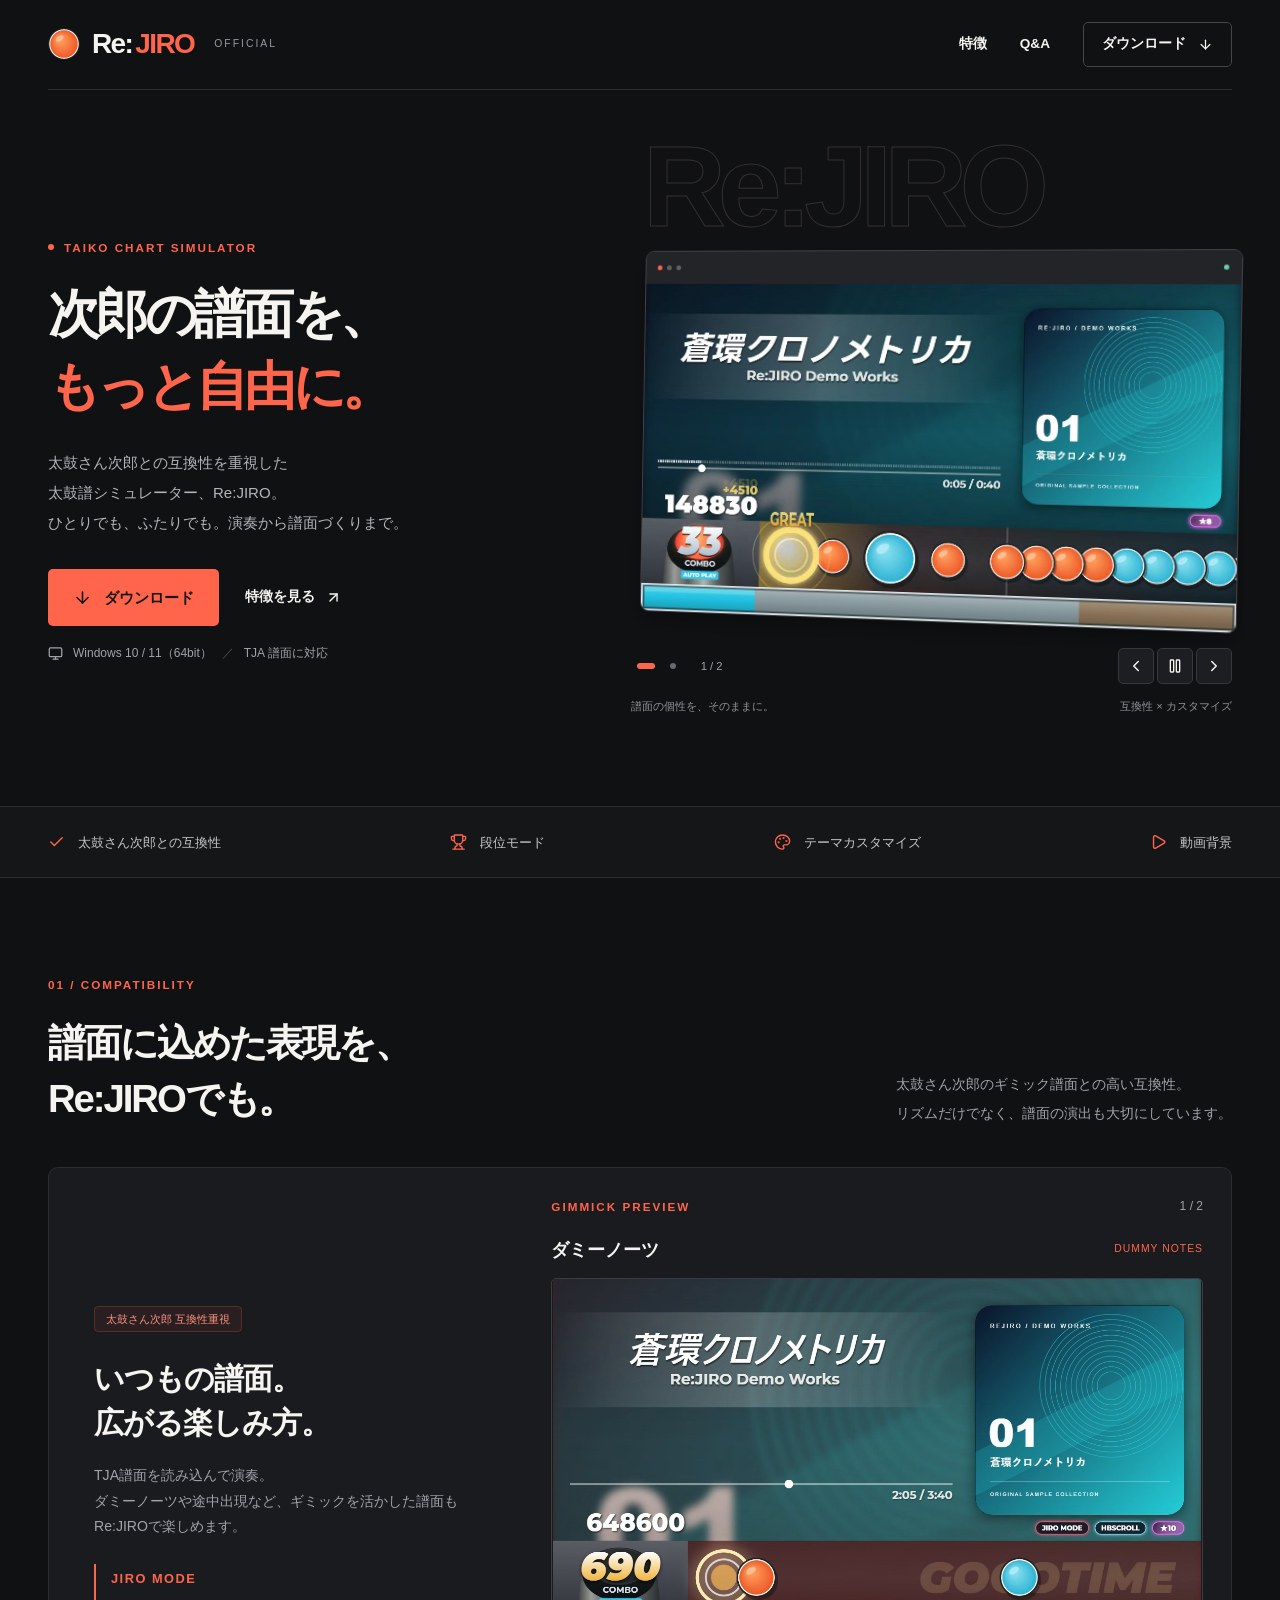
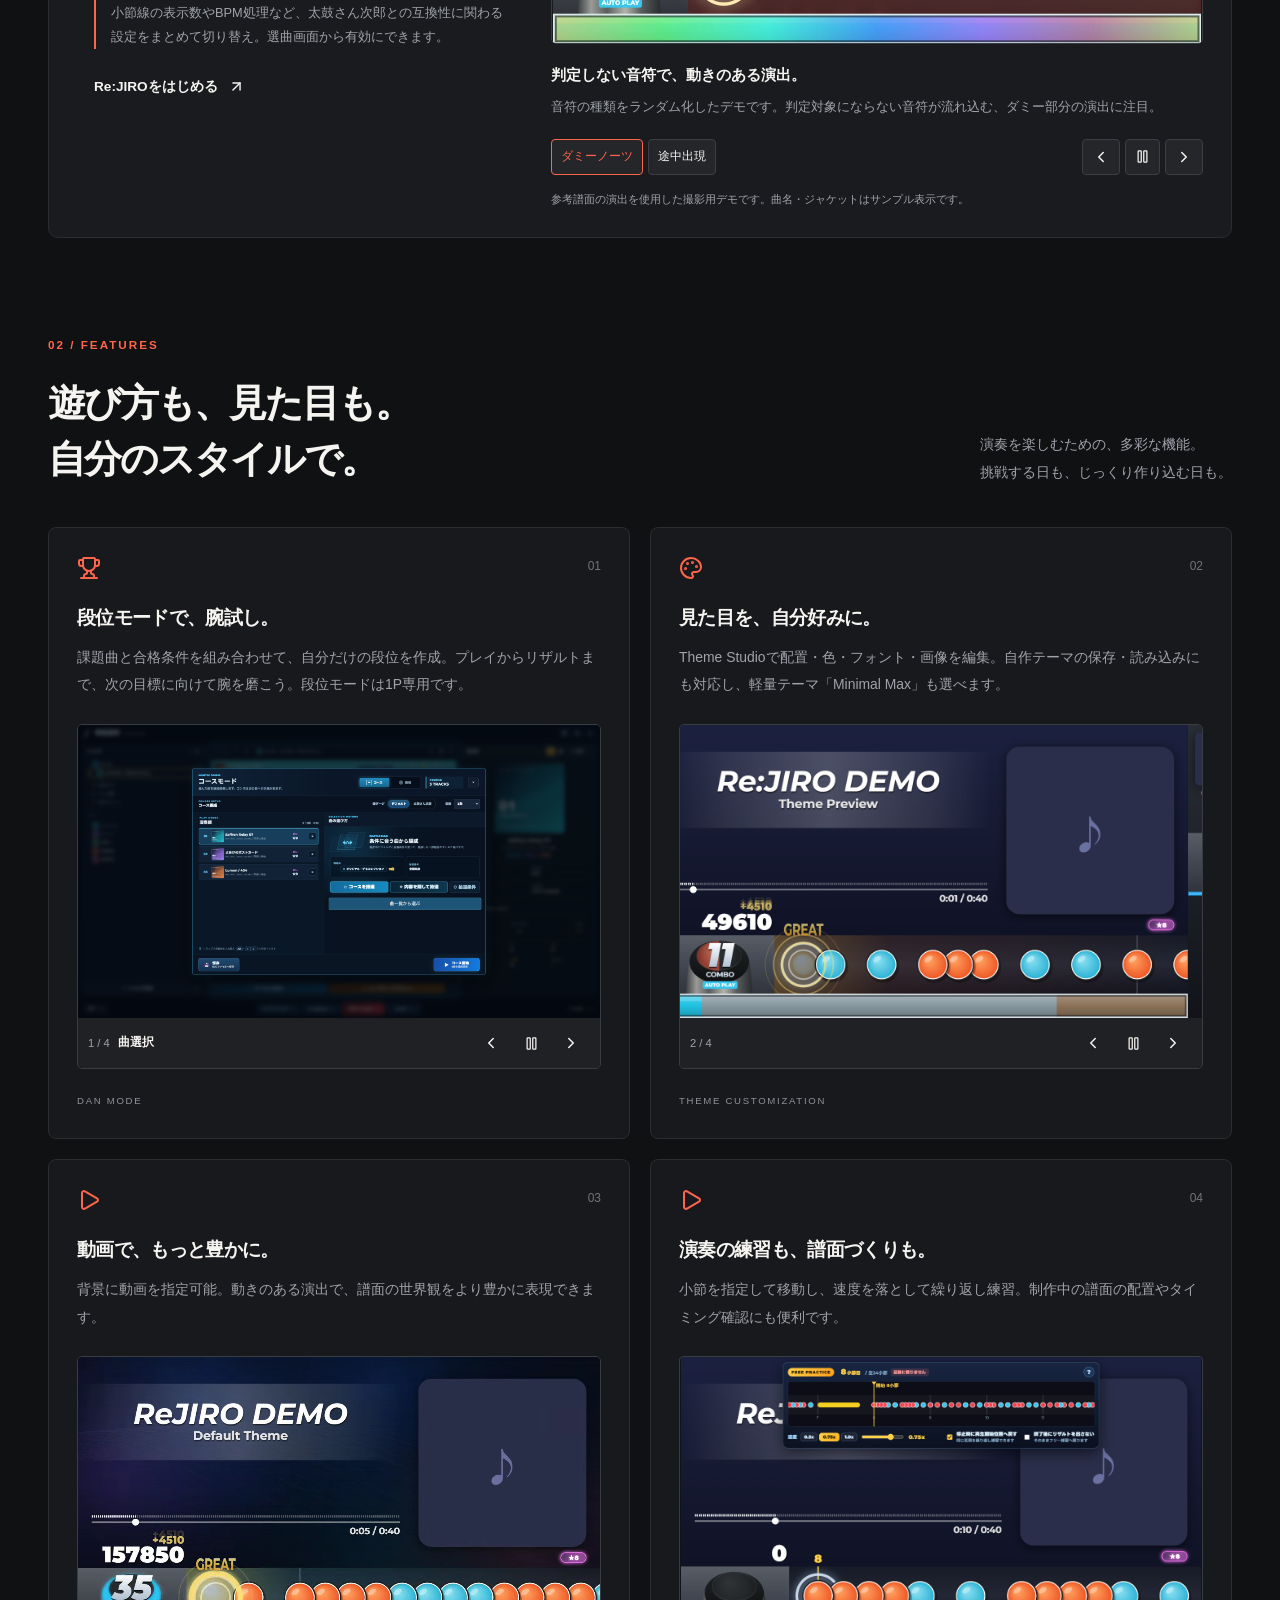
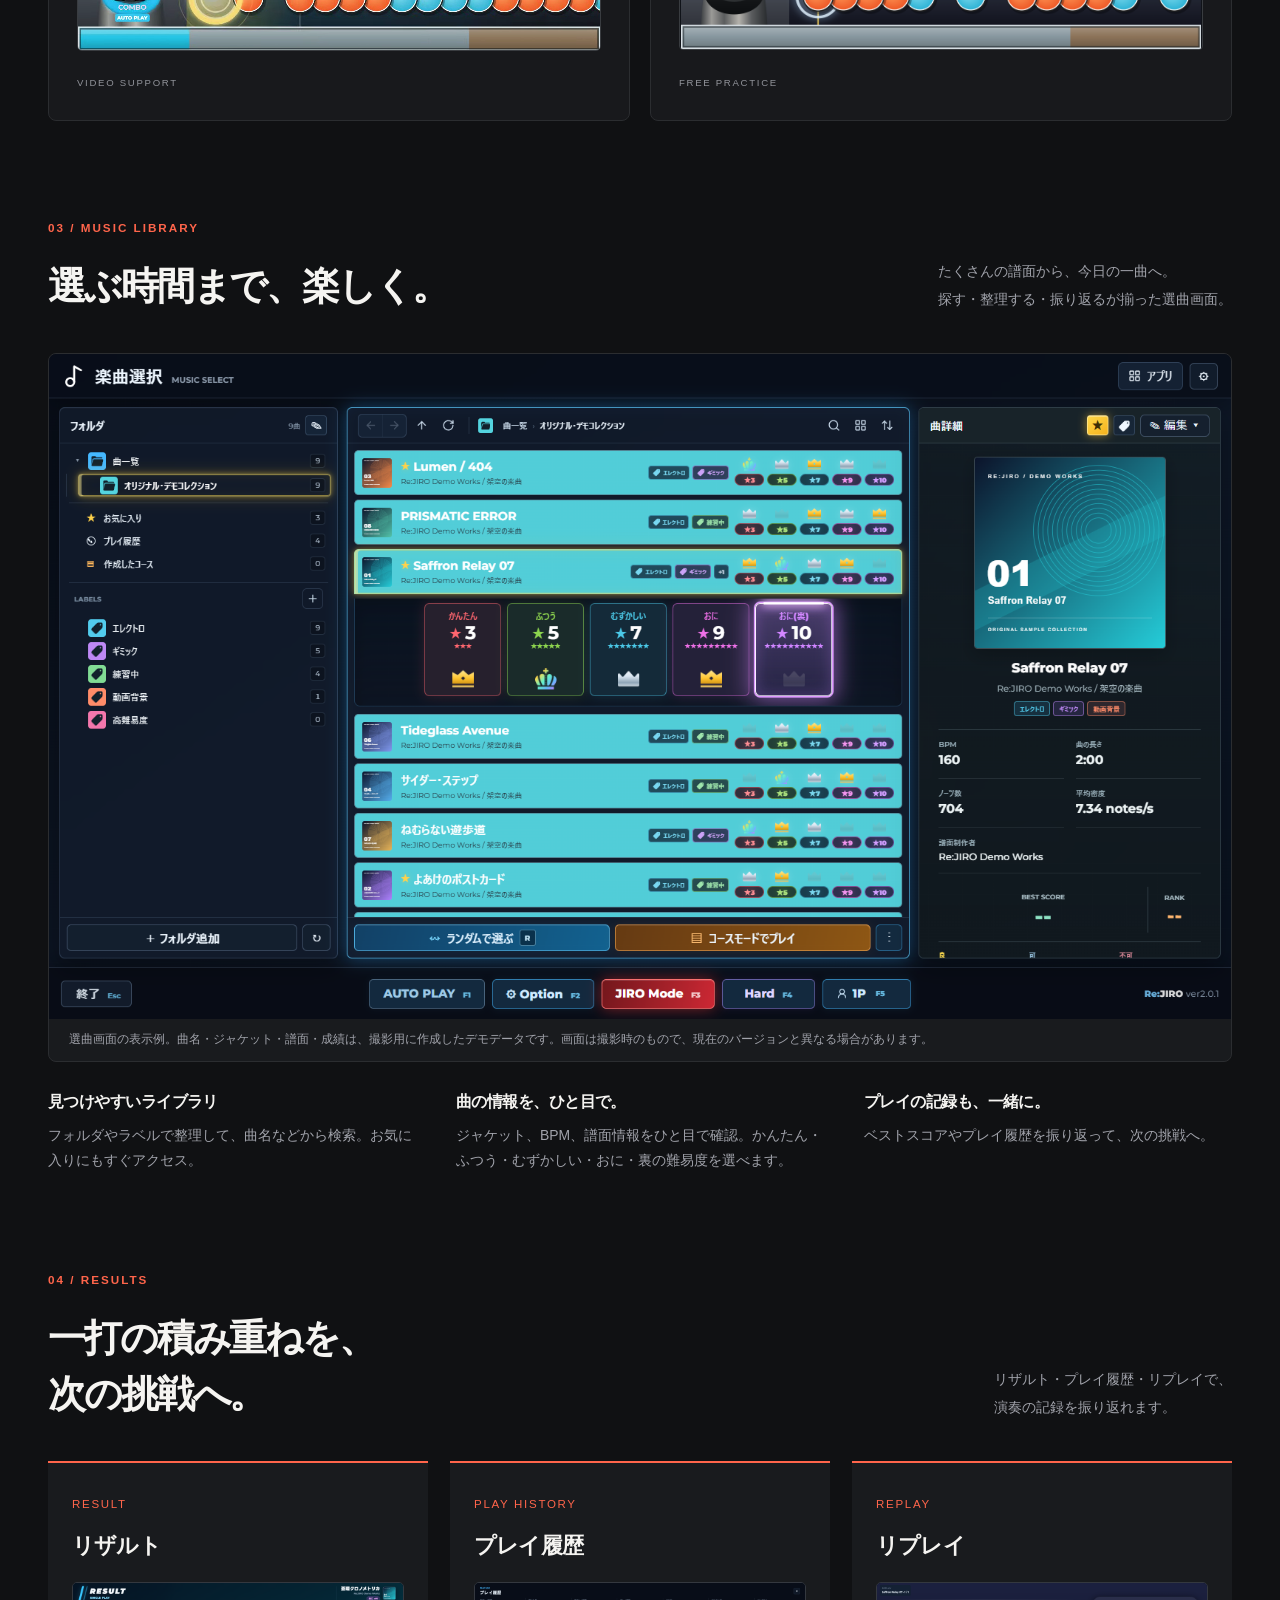
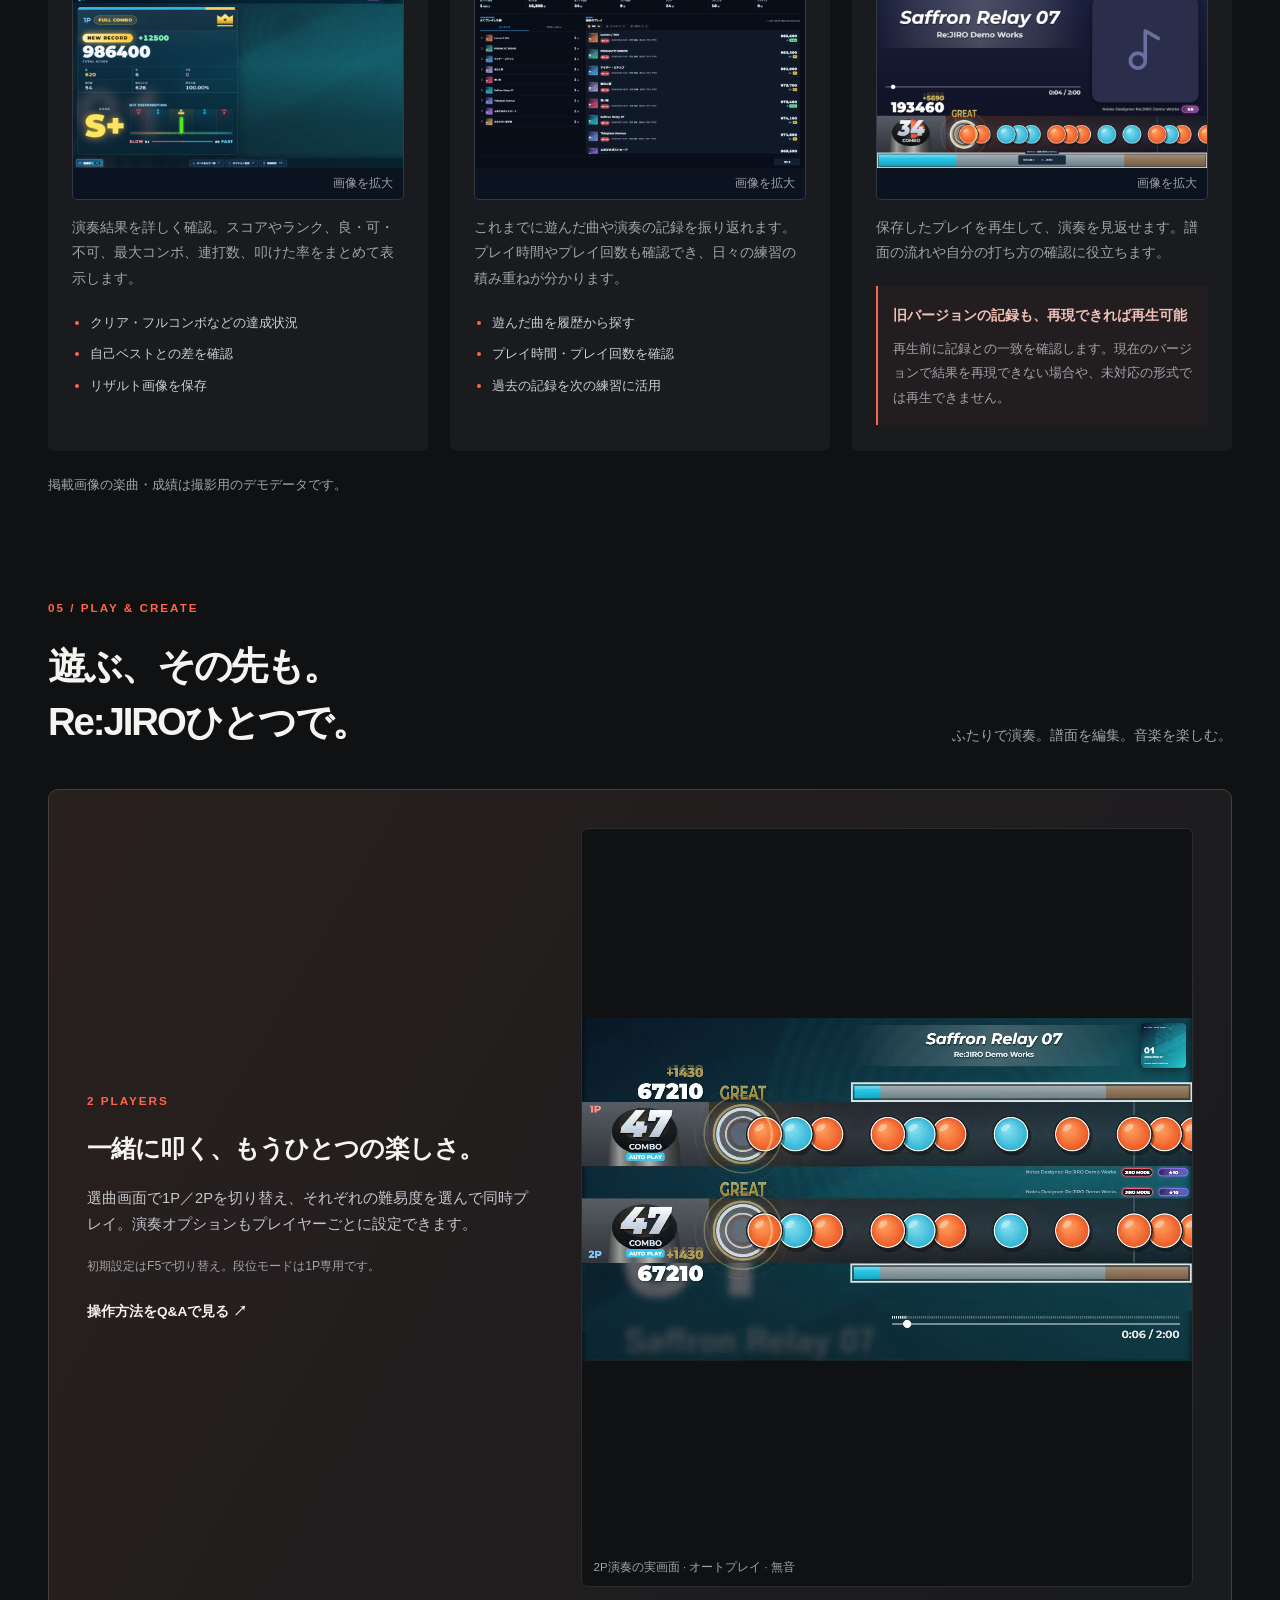
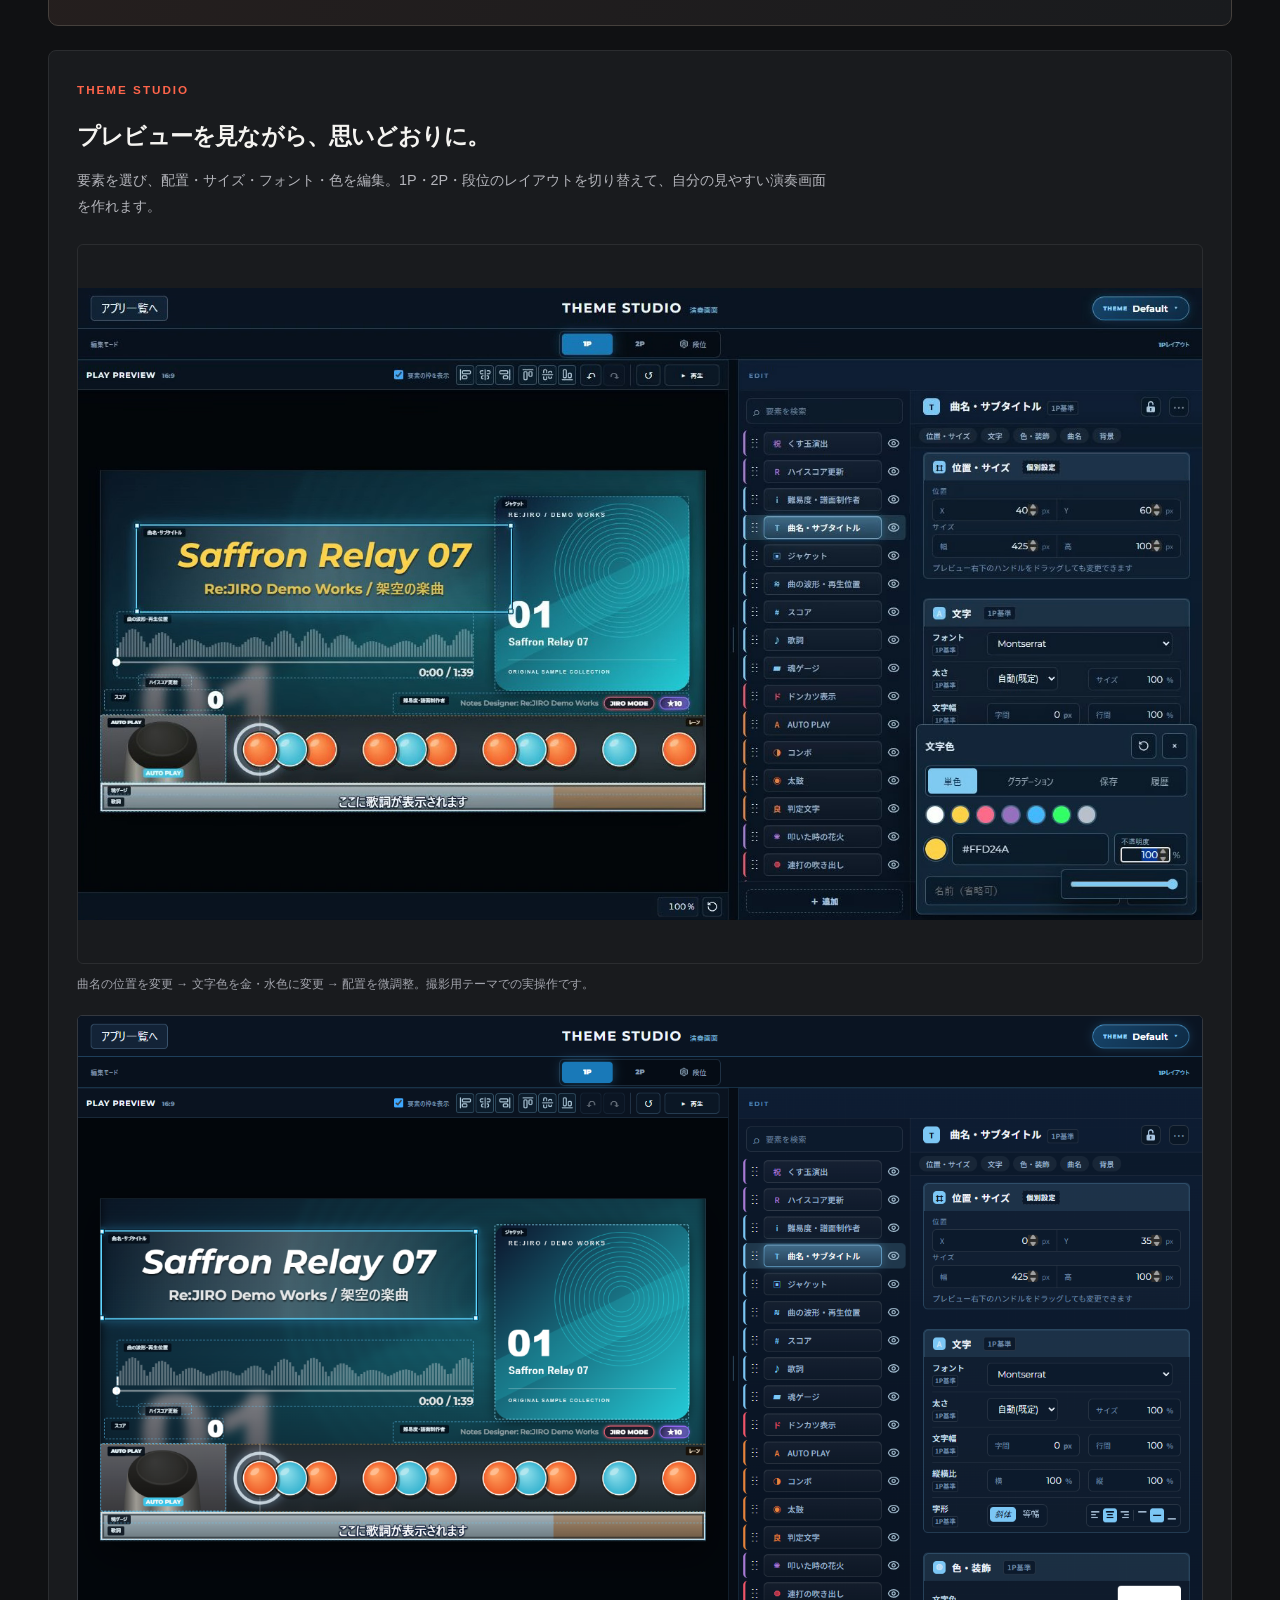
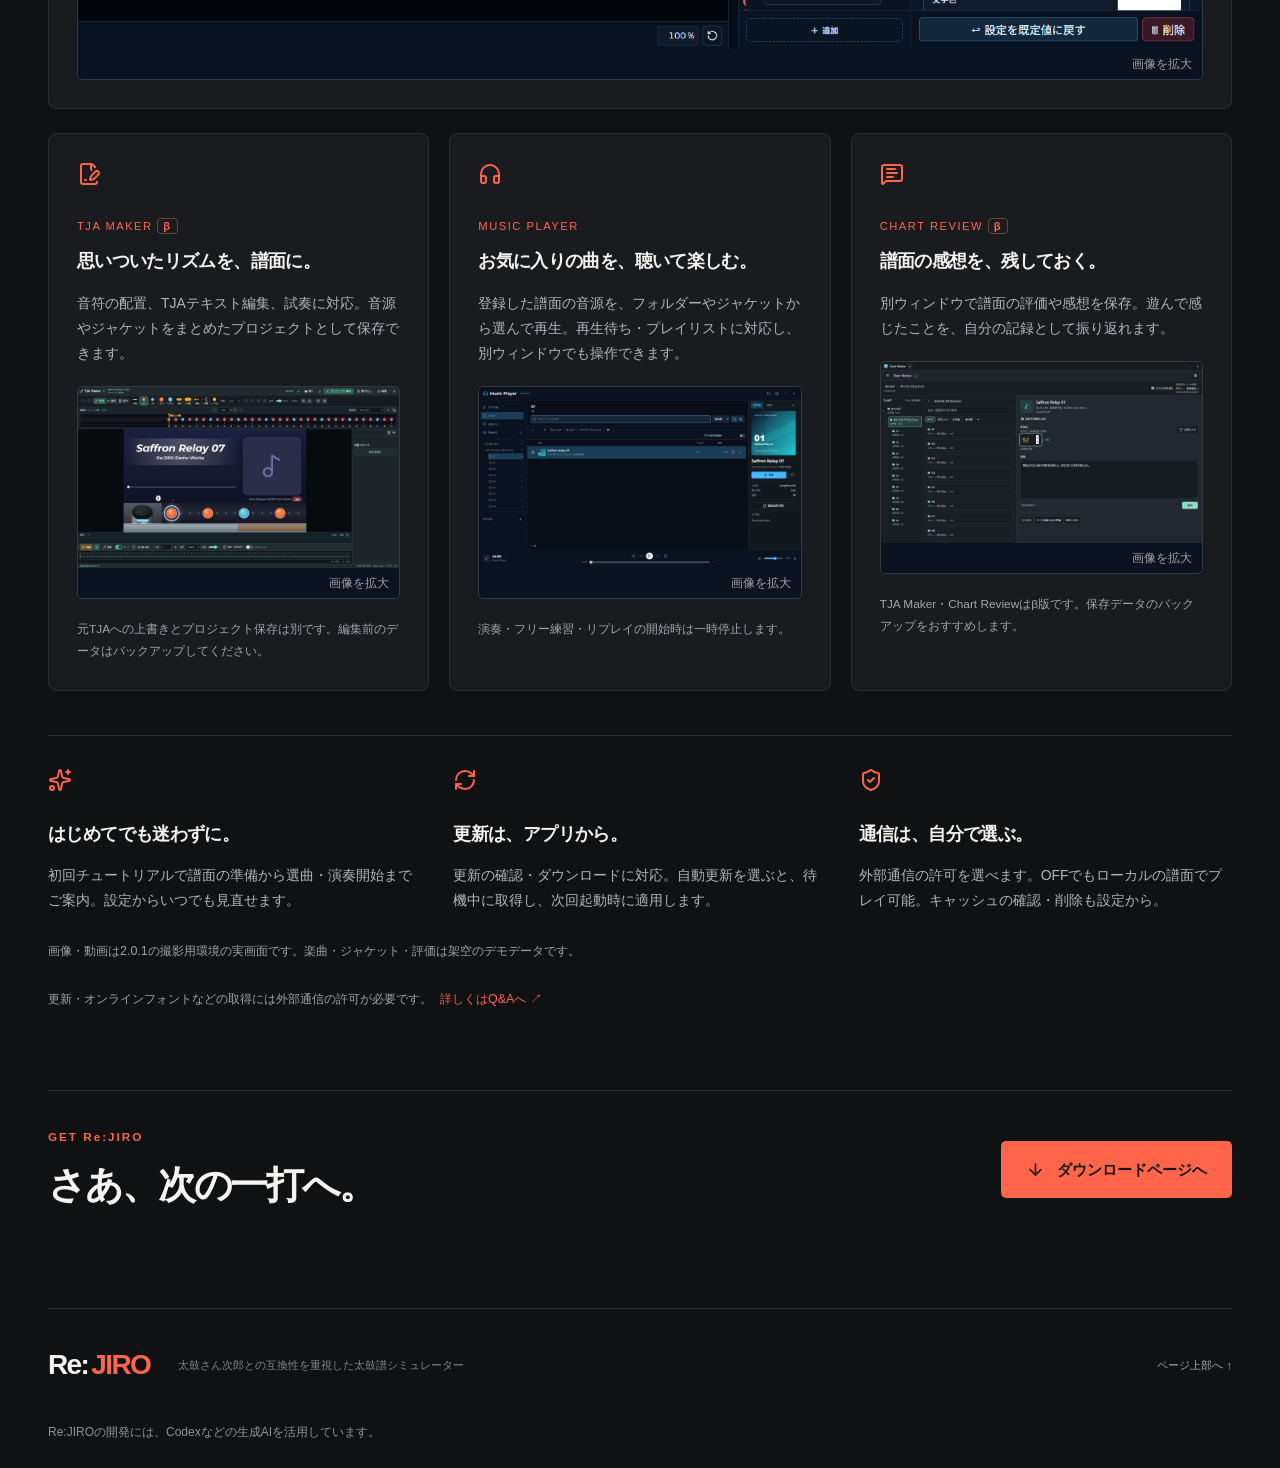
==== commit b37e68a9: "Add Theme Studio editing video and simplify introduction" ====
--- a/index.html
+++ b/index.html
@@ -1,2 +1,2 @@
-<!DOCTYPE html><html lang="ja"><head><meta charSet="utf-8"/><meta name="viewport" content="width=device-width, initial-scale=1"/><link rel="preload" href="/assets/icon.png" as="image"/><link rel="stylesheet" href="/_next/static/css/index.OO9LQ6ZX.css" data-rsc-css-href="/_next/static/css/index.OO9LQ6ZX.css" data-precedence="vite-rsc/importer-resources"/><link rel="stylesheet" href="/_next/static/css/page.BiJPLR5X.css" data-rsc-css-href="/_next/static/css/page.BiJPLR5X.css" data-precedence="vite-rsc/importer-resources"/><link rel="modulepreload" fetchPriority="low" href="/_next/static/chunks/index-BtV-mZOM.js"/><script src="/_next/static/chunks/rolldown-runtime-C60lm6uB.js" type="module" async=""></script><script src="/_next/static/chunks/framework-D_rUT4EX.js" type="module" async=""></script><link rel="modulepreload" href="/_next/static/chunks/layout-segment-context-CoCIHohd.js" crossorigin=""/><link rel="modulepreload" href="/_next/static/chunks/Icon-COpRllaJ.js" crossorigin=""/><link rel="modulepreload" href="/_next/static/chunks/hero-previews-CQ_Rzbtg.js" crossorigin=""/><link rel="modulepreload" href="/_next/static/chunks/carousel-DRVHPIOn.js" crossorigin=""/><link rel="modulepreload" href="/_next/static/chunks/button-DaXsFBML.js" crossorigin=""/><link rel="modulepreload" href="/_next/static/chunks/createLucideIcon-CyYAvd9g.js" crossorigin=""/><link rel="modulepreload" href="/_next/static/chunks/compatibility-slideshow-1B4d_rm6.js" crossorigin=""/><link rel="modulepreload" href="/_next/static/chunks/gameplay-video-BY3eiBvu.js" crossorigin=""/><link rel="modulepreload" href="/_next/static/chunks/dan-slideshow-BQsc2xdB.js" crossorigin=""/><link rel="modulepreload" href="/_next/static/chunks/theme-slideshow-DqB31ZAM.js" crossorigin=""/><link rel="modulepreload" href="/_next/static/chunks/image-preview-DPKLxYUA.js" crossorigin=""/><link rel="modulepreload" href="/_next/static/chunks/stateAttributesMapping-B_fJNPYc.js" crossorigin=""/><title>Re:JIRO — 次郎の譜面を、もっと自由に。</title><meta name="description" content="太鼓さん次郎との互換性を重視した太鼓譜シミュレーター。ギミック譜面、段位モード、テーマカスタマイズ、動画背景に対応。"/><link rel="icon" href="/assets/icon.png"/><script>Object.assign(((self[Symbol.for("vinext.navigationRuntime")]??={bootstrap:{routeManifest:null},functions:{}}).bootstrap.rsc??={rsc:[]}),{params:{},nav:{"pathname":"/","searchParams":[]}})</script><link rel="modulepreload" href="/_next/static/chunks/index-BtV-mZOM.js" />
-</head><body><a class="skip" href="#main">本文へ移動</a><header class="header"><a class="brand" href="/" aria-label="Re:JIRO トップ"><img src="/assets/icon.png" alt="" width="32" height="32"/>Re:<span>JIRO</span><small>OFFICIAL</small></a><nav aria-label="メインナビゲーション"><a href="/#features">特徴</a><a href="/qa/">Q&amp;A</a><a class="nav-download" href="/download">ダウンロード <svg xmlns="http://www.w3.org/2000/svg" width="15" height="15" viewBox="0 0 24 24" fill="none" stroke="currentColor" stroke-width="2" stroke-linecap="round" stroke-linejoin="round" class="lucide lucide-arrow-down" aria-hidden="true"><path d="M12 5v14"></path><path d="m19 12-7 7-7-7"></path></svg></a></nav></header><main id="main"><section class="hero wrap"><div class="hero-copy"><div class="eyebrow"><span class="live-dot"></span> TAIKO CHART SIMULATOR</div><h1>次郎の譜面を、<br/><em>もっと自由に。</em></h1><p>太鼓さん次郎との互換性を重視した<br class="desktop"/>太鼓譜シミュレーター、Re:JIRO。<br/>ひとりでも、ふたりでも。演奏から譜面づくりまで。</p><div class="hero-actions"><a class="button primary" href="/download"><svg xmlns="http://www.w3.org/2000/svg" width="19" height="19" viewBox="0 0 24 24" fill="none" stroke="currentColor" stroke-width="2" stroke-linecap="round" stroke-linejoin="round" class="lucide lucide-arrow-down" aria-hidden="true"><path d="M12 5v14"></path><path d="m19 12-7 7-7-7"></path></svg>ダウンロード</a><a class="text-link" href="#features">特徴を見る <svg xmlns="http://www.w3.org/2000/svg" width="17" height="17" viewBox="0 0 24 24" fill="none" stroke="currentColor" stroke-width="2" stroke-linecap="round" stroke-linejoin="round" class="lucide lucide-arrow-up-right" aria-hidden="true"><path d="M7 7h10v10"></path><path d="M7 17 17 7"></path></svg></a></div><div class="hero-meta"><svg xmlns="http://www.w3.org/2000/svg" width="15" height="15" viewBox="0 0 24 24" fill="none" stroke="currentColor" stroke-width="2" stroke-linecap="round" stroke-linejoin="round" class="lucide lucide-monitor" aria-hidden="true"><rect width="20" height="14" x="2" y="3" rx="2"></rect><line x1="8" x2="16" y1="21" y2="21"></line><line x1="12" x2="12" y1="17" y2="21"></line></svg> Windows 10 / 11（64bit） <span>／</span> TJA 譜面に対応</div></div><div class="hero-visual"><span class="outline-word" aria-hidden="true">Re:JIRO</span><div class="relative hero-carousel" role="region" aria-roledescription="carousel" data-slot="carousel" aria-label="テーマとジャケットを設定した演奏プレビュー"><div class="overflow-hidden" data-slot="carousel-content"><div class="flex -ml-4 hero-slide-track"><div role="group" aria-roledescription="slide" data-slot="carousel-item" class="min-w-0 shrink-0 grow-0 basis-full pl-4 hero-slide" aria-label="1 / 2 Default"><figure class="screen"><div class="screen-bar"><span><i></i><i></i><i></i></span><span class="screen-dot"></span></div><video src="/assets/hero-default.webm" poster="/assets/hero-default.png" muted="" playsInline="" preload="auto" width="1280" height="720" aria-label="defaultテーマ・ジャケット設定済みの演奏プレビュー（無音）"></video></figure></div><div role="group" aria-roledescription="slide" data-slot="carousel-item" class="min-w-0 shrink-0 grow-0 basis-full pl-4 hero-slide" aria-label="2 / 2 Glass"><figure class="screen"><div class="screen-bar"><span><i></i><i></i><i></i></span><span class="screen-dot"></span></div><video poster="/assets/hero-glass.png" muted="" playsInline="" preload="none" width="1280" height="720" aria-label="glassテーマ・ジャケット設定済みの演奏プレビュー（無音）"></video></figure></div></div></div><div class="hero-preview-controls"><div class="hero-preview-dots"><button type="button" aria-label="Defaultのプレビューを表示" aria-current="true"><span></span></button><button type="button" aria-label="Glassのプレビューを表示"><span></span></button></div><span class="hero-preview-name" aria-live="off"><small>1<!-- --> / <!-- -->2</small></span><div class="hero-preview-buttons"><button type="button" aria-label="前のプレビュー"><svg xmlns="http://www.w3.org/2000/svg" width="18" height="18" viewBox="0 0 24 24" fill="none" stroke="currentColor" stroke-width="2" stroke-linecap="round" stroke-linejoin="round" class="lucide lucide-chevron-left" aria-hidden="true"><path d="m15 18-6-6 6-6"></path></svg></button><button type="button" aria-label="動画と自動切り替えを再生" aria-pressed="true"><svg xmlns="http://www.w3.org/2000/svg" width="16" height="16" viewBox="0 0 24 24" fill="none" stroke="currentColor" stroke-width="2" stroke-linecap="round" stroke-linejoin="round" class="lucide lucide-play" aria-hidden="true"><path d="M5 5a2 2 0 0 1 3.008-1.728l11.997 6.998a2 2 0 0 1 .003 3.458l-12 7A2 2 0 0 1 5 19z"></path></svg></button><button type="button" aria-label="次のプレビュー"><svg xmlns="http://www.w3.org/2000/svg" width="18" height="18" viewBox="0 0 24 24" fill="none" stroke="currentColor" stroke-width="2" stroke-linecap="round" stroke-linejoin="round" class="lucide lucide-chevron-right" aria-hidden="true"><path d="m9 18 6-6-6-6"></path></svg></button></div></div></div><div class="visual-caption"><span>譜面の個性を、そのままに。</span><span>互換性 × カスタマイズ</span></div></div></section><div class="feature-strip"><div class="wrap"><span><svg xmlns="http://www.w3.org/2000/svg" width="24" height="24" viewBox="0 0 24 24" fill="none" stroke="currentColor" stroke-width="2" stroke-linecap="round" stroke-linejoin="round" class="lucide lucide-check" aria-hidden="true"><path d="M20 6 9 17l-5-5"></path></svg>太鼓さん次郎との互換性</span><span><svg xmlns="http://www.w3.org/2000/svg" width="24" height="24" viewBox="0 0 24 24" fill="none" stroke="currentColor" stroke-width="2" stroke-linecap="round" stroke-linejoin="round" class="lucide lucide-trophy" aria-hidden="true"><path d="M10 14.66V17a1 1 0 0 1-1 1 2 2 0 0 0-2 2v2"></path><path d="M14 14.66V17a1 1 0 0 0 1 1 2 2 0 0 1 2 2v2"></path><path d="M17.916 10H19.5A2.5 2.5 0 0 0 22 7.5V5a1 1 0 0 0-1-1h-3"></path><path d="M4 22h16"></path><path d="M6 9a6 6 0 0 0 12 0V3a1 1 0 0 0-1-1H7a1 1 0 0 0-1 1z"></path><path d="M6.084 10H4.5A2.5 2.5 0 0 1 2 7.5V5a1 1 0 0 1 1-1h3"></path></svg>段位モード</span><span><svg xmlns="http://www.w3.org/2000/svg" width="24" height="24" viewBox="0 0 24 24" fill="none" stroke="currentColor" stroke-width="2" stroke-linecap="round" stroke-linejoin="round" class="lucide lucide-palette" aria-hidden="true"><path d="M12 22a1 1 0 0 1 0-20 10 9 0 0 1 10 9 5 5 0 0 1-5 5h-2.25a1.75 1.75 0 0 0-1.4 2.8l.3.4a1.75 1.75 0 0 1-1.4 2.8z"></path><circle cx="13.5" cy="6.5" r=".5" fill="currentColor"></circle><circle cx="17.5" cy="10.5" r=".5" fill="currentColor"></circle><circle cx="6.5" cy="12.5" r=".5" fill="currentColor"></circle><circle cx="8.5" cy="7.5" r=".5" fill="currentColor"></circle></svg>テーマカスタマイズ</span><span><svg xmlns="http://www.w3.org/2000/svg" width="24" height="24" viewBox="0 0 24 24" fill="none" stroke="currentColor" stroke-width="2" stroke-linecap="round" stroke-linejoin="round" class="lucide lucide-play" aria-hidden="true"><path d="M5 5a2 2 0 0 1 3.008-1.728l11.997 6.998a2 2 0 0 1 .003 3.458l-12 7A2 2 0 0 1 5 19z"></path></svg>動画背景</span></div></div><section id="features" class="wrap compatibility"><div class="section-heading"><div><span class="eyebrow">01 / COMPATIBILITY</span><h2>譜面に込めた表現を、<br/>Re:JIROでも。</h2></div><p>太鼓さん次郎のギミック譜面との高い互換性。<br/>リズムだけでなく、譜面の演出も大切にしています。</p></div><div class="compat-panel"><div class="compat-text"><span class="tag">太鼓さん次郎 互換性重視</span><h3>いつもの譜面。<br/>広がる楽しみ方。</h3><p>TJA譜面を読み込んで演奏。<br/>ダミーノーツや途中出現など、ギミックを活かした譜面もRe:JIROで楽しめます。</p><div class="jiro-mode"><strong>JIRO MODE</strong><p>小節線の表示数やBPM処理など、太鼓さん次郎との互換性に関わる設定をまとめて切り替え。選曲画面から有効にできます。</p></div><a class="text-link" href="/download">Re:JIROをはじめる <svg xmlns="http://www.w3.org/2000/svg" width="17" height="17" viewBox="0 0 24 24" fill="none" stroke="currentColor" stroke-width="2" stroke-linecap="round" stroke-linejoin="round" class="lucide lucide-arrow-up-right" aria-hidden="true"><path d="M7 7h10v10"></path><path d="M7 17 17 7"></path></svg></a></div><div class="relative compat-slideshow" role="region" aria-roledescription="carousel" data-slot="carousel" aria-label="ギミック譜面の実演動画"><div class="compat-slide-heading"><span class="eyebrow">GIMMICK PREVIEW</span><span>1<!-- --> / <!-- -->2</span></div><div class="overflow-hidden" data-slot="carousel-content"><div class="flex -ml-4 compat-slide-track"><div role="group" aria-roledescription="slide" data-slot="carousel-item" class="min-w-0 shrink-0 grow-0 basis-full pl-4 compat-slide" aria-label="ダミーノーツ"><figure><figcaption><strong>ダミーノーツ</strong><span>DUMMY NOTES</span></figcaption><video muted="" playsInline="" controls="" preload="metadata" poster="/assets/compat-reference-dummy-20261008.png" width="1280" height="720" aria-label="ダミーノーツの実演。参考譜面の演出を使ったデモ・無音。"><source src="/assets/compat-reference-dummy-20261008.webm" type="video/webm"/>お使いのブラウザでは動画を再生できません。</video><h4>判定しない音符で、動きのある演出。</h4><p>音符の種類をランダム化したデモです。判定対象にならない音符が流れ込む、ダミー部分の演出に注目。</p></figure></div><div role="group" aria-roledescription="slide" data-slot="carousel-item" class="min-w-0 shrink-0 grow-0 basis-full pl-4 compat-slide" aria-label="途中出現"><figure><figcaption><strong>途中出現</strong><span>NOTE APPEARANCE</span></figcaption><video muted="" playsInline="" controls="" preload="metadata" poster="/assets/compat-reference-appearance-20261008.png" width="1280" height="720" aria-label="途中出現の実演。参考譜面の演出を使ったデモ・無音。"><source src="/assets/compat-reference-appearance-20261008.webm" type="video/webm"/>お使いのブラウザでは動画を再生できません。</video><h4>譜面の途中で、音符が出現。</h4><p>音符が途中から現れる瞬間に注目。譜面で指定された出現タイミングと、その前後の動きを再現します。</p></figure></div></div></div><div class="compat-slide-controls"><div><button type="button" class="selected" aria-current="true">ダミーノーツ</button><button type="button" class="">途中出現</button></div><div><button type="button" aria-label="前のギミック"><svg xmlns="http://www.w3.org/2000/svg" width="18" height="18" viewBox="0 0 24 24" fill="none" stroke="currentColor" stroke-width="2" stroke-linecap="round" stroke-linejoin="round" class="lucide lucide-chevron-left" aria-hidden="true"><path d="m15 18-6-6 6-6"></path></svg></button><button type="button" aria-label="実演動画を一時停止" aria-pressed="false"><svg xmlns="http://www.w3.org/2000/svg" width="15" height="15" viewBox="0 0 24 24" fill="none" stroke="currentColor" stroke-width="2" stroke-linecap="round" stroke-linejoin="round" class="lucide lucide-pause" aria-hidden="true"><rect x="14" y="3" width="5" height="18" rx="1"></rect><rect x="5" y="3" width="5" height="18" rx="1"></rect></svg></button><button type="button" aria-label="次のギミック"><svg xmlns="http://www.w3.org/2000/svg" width="18" height="18" viewBox="0 0 24 24" fill="none" stroke="currentColor" stroke-width="2" stroke-linecap="round" stroke-linejoin="round" class="lucide lucide-chevron-right" aria-hidden="true"><path d="m9 18 6-6-6-6"></path></svg></button></div></div><small>参考譜面の演出を使用した撮影用デモです。曲名・ジャケットはサンプル表示です。</small></div></div></section><section class="wrap possibilities"><div class="section-heading"><div><span class="eyebrow">02 / FEATURES</span><h2>遊び方も、見た目も。<br/>自分のスタイルで。</h2></div><p>演奏を楽しむための、多彩な機能。<br/>挑戦する日も、じっくり作り込む日も。</p></div><div class="cards"><article><div class="card-top"><svg xmlns="http://www.w3.org/2000/svg" width="24" height="24" viewBox="0 0 24 24" fill="none" stroke="currentColor" stroke-width="2" stroke-linecap="round" stroke-linejoin="round" class="lucide lucide-trophy" aria-hidden="true"><path d="M10 14.66V17a1 1 0 0 1-1 1 2 2 0 0 0-2 2v2"></path><path d="M14 14.66V17a1 1 0 0 0 1 1 2 2 0 0 1 2 2v2"></path><path d="M17.916 10H19.5A2.5 2.5 0 0 0 22 7.5V5a1 1 0 0 0-1-1h-3"></path><path d="M4 22h16"></path><path d="M6 9a6 6 0 0 0 12 0V3a1 1 0 0 0-1-1H7a1 1 0 0 0-1 1z"></path><path d="M6.084 10H4.5A2.5 2.5 0 0 1 2 7.5V5a1 1 0 0 1 1-1h3"></path></svg><span>01</span></div><h3>段位モードで、腕試し。</h3><p>課題曲と合格条件を組み合わせて、自分だけの段位を作成。プレイからリザルトまで、次の目標に向けて腕を磨こう。段位モードは1P専用です。</p><div class="relative dan-slideshow" role="region" aria-roledescription="carousel" data-slot="carousel" aria-label="段位モードの曲選択からリザルトまで"><div class="overflow-hidden" data-slot="carousel-content"><div class="flex -ml-4 dan-slide-track"><div role="group" aria-roledescription="slide" data-slot="carousel-item" class="min-w-0 shrink-0 grow-0 basis-full pl-4 dan-slide" aria-label="曲選択"><img src="/assets/dan-select-20261008.png" alt="Re:JIROの曲選択画面（架空のデモ段位）" width="1920" height="1080" loading="eager"/></div><div role="group" aria-roledescription="slide" data-slot="carousel-item" class="min-w-0 shrink-0 grow-0 basis-full pl-4 dan-slide" aria-label="段位条件の作成"><img src="/assets/dan-conditions-20261008.png" alt="Re:JIROの段位条件の作成画面（架空のデモ段位）" width="1920" height="1080" loading="lazy"/></div><div role="group" aria-roledescription="slide" data-slot="carousel-item" class="min-w-0 shrink-0 grow-0 basis-full pl-4 dan-slide" aria-label="段位モードでプレイ"><video muted="" playsInline="" controls="" preload="metadata" poster="/assets/dan-play-20261008.png" width="1280" height="720" aria-label="架空の3曲を使った段位モードの実プレイ（AUTO PLAY・無音）"><source src="/assets/dan-play-20261008.webm" type="video/webm"/>お使いのブラウザでは動画を再生できません。</video></div><div role="group" aria-roledescription="slide" data-slot="carousel-item" class="min-w-0 shrink-0 grow-0 basis-full pl-4 dan-slide" aria-label="リザルト"><img src="/assets/dan-result-20261008.png" alt="Re:JIROのリザルト画面（架空のデモ段位）" width="1920" height="1080" loading="lazy"/></div></div></div><div class="theme-slide-controls dan-slide-controls"><span aria-live="off"><small>1<!-- --> / <!-- -->4</small><strong>曲選択</strong></span><div><button type="button" aria-label="前の段位画面"><svg xmlns="http://www.w3.org/2000/svg" width="18" height="18" viewBox="0 0 24 24" fill="none" stroke="currentColor" stroke-width="2" stroke-linecap="round" stroke-linejoin="round" class="lucide lucide-chevron-left" aria-hidden="true"><path d="m15 18-6-6 6-6"></path></svg></button><button type="button" aria-label="段位スライドを一時停止" aria-pressed="false" disabled=""><svg xmlns="http://www.w3.org/2000/svg" width="15" height="15" viewBox="0 0 24 24" fill="none" stroke="currentColor" stroke-width="2" stroke-linecap="round" stroke-linejoin="round" class="lucide lucide-play" aria-hidden="true"><path d="M5 5a2 2 0 0 1 3.008-1.728l11.997 6.998a2 2 0 0 1 .003 3.458l-12 7A2 2 0 0 1 5 19z"></path></svg></button><button type="button" aria-label="次の段位画面"><svg xmlns="http://www.w3.org/2000/svg" width="18" height="18" viewBox="0 0 24 24" fill="none" stroke="currentColor" stroke-width="2" stroke-linecap="round" stroke-linejoin="round" class="lucide lucide-chevron-right" aria-hidden="true"><path d="m9 18 6-6-6-6"></path></svg></button></div></div></div><span class="card-label">DAN MODE</span></article><article><div class="card-top"><svg xmlns="http://www.w3.org/2000/svg" width="24" height="24" viewBox="0 0 24 24" fill="none" stroke="currentColor" stroke-width="2" stroke-linecap="round" stroke-linejoin="round" class="lucide lucide-palette" aria-hidden="true"><path d="M12 22a1 1 0 0 1 0-20 10 9 0 0 1 10 9 5 5 0 0 1-5 5h-2.25a1.75 1.75 0 0 0-1.4 2.8l.3.4a1.75 1.75 0 0 1-1.4 2.8z"></path><circle cx="13.5" cy="6.5" r=".5" fill="currentColor"></circle><circle cx="17.5" cy="10.5" r=".5" fill="currentColor"></circle><circle cx="6.5" cy="12.5" r=".5" fill="currentColor"></circle><circle cx="8.5" cy="7.5" r=".5" fill="currentColor"></circle></svg><span>02</span></div><h3>見た目を、自分好みに。</h3><p>Theme Studioで配置・色・フォント・画像を編集。自作テーマの保存・読み込みにも対応し、軽量テーマ「Minimal Max」も選べます。</p><div class="relative theme-carousel" role="region" aria-roledescription="carousel" data-slot="carousel" aria-label="Re:JIROのテーマ別演奏画面"><div class="overflow-hidden" data-slot="carousel-content"><div class="flex -ml-4 theme-slide-track"><div role="group" aria-roledescription="slide" data-slot="carousel-item" class="min-w-0 shrink-0 grow-0 basis-full pl-4 theme-slide" aria-label="1 / 4 Default"><img src="/assets/theme-default.png" alt="DefaultテーマでのRe:JIROの実際の演奏画面" width="1280" height="720" loading="eager"/></div><div role="group" aria-roledescription="slide" data-slot="carousel-item" class="min-w-0 shrink-0 grow-0 basis-full pl-4 theme-slide" aria-label="2 / 4 Minimal"><img src="/assets/theme-minimal.png" alt="MinimalテーマでのRe:JIROの実際の演奏画面" width="1280" height="720" loading="lazy"/></div><div role="group" aria-roledescription="slide" data-slot="carousel-item" class="min-w-0 shrink-0 grow-0 basis-full pl-4 theme-slide" aria-label="3 / 4 Terminal"><img src="/assets/theme-terminal.png" alt="TerminalテーマでのRe:JIROの実際の演奏画面" width="1280" height="720" loading="lazy"/></div><div role="group" aria-roledescription="slide" data-slot="carousel-item" class="min-w-0 shrink-0 grow-0 basis-full pl-4 theme-slide" aria-label="4 / 4 Glass"><img src="/assets/theme-glass.png" alt="GlassテーマでのRe:JIROの実際の演奏画面" width="1280" height="720" loading="lazy"/></div></div></div><div class="theme-slide-controls"><span aria-live="off"><small>1<!-- --> / <!-- -->4</small></span><div><button type="button" aria-label="前のテーマ"><svg xmlns="http://www.w3.org/2000/svg" width="18" height="18" viewBox="0 0 24 24" fill="none" stroke="currentColor" stroke-width="2" stroke-linecap="round" stroke-linejoin="round" class="lucide lucide-chevron-left" aria-hidden="true"><path d="m15 18-6-6 6-6"></path></svg></button><button type="button" aria-label="自動切り替えを一時停止" aria-pressed="false" disabled=""><svg xmlns="http://www.w3.org/2000/svg" width="15" height="15" viewBox="0 0 24 24" fill="none" stroke="currentColor" stroke-width="2" stroke-linecap="round" stroke-linejoin="round" class="lucide lucide-play" aria-hidden="true"><path d="M5 5a2 2 0 0 1 3.008-1.728l11.997 6.998a2 2 0 0 1 .003 3.458l-12 7A2 2 0 0 1 5 19z"></path></svg></button><button type="button" aria-label="次のテーマ"><svg xmlns="http://www.w3.org/2000/svg" width="18" height="18" viewBox="0 0 24 24" fill="none" stroke="currentColor" stroke-width="2" stroke-linecap="round" stroke-linejoin="round" class="lucide lucide-chevron-right" aria-hidden="true"><path d="m9 18 6-6-6-6"></path></svg></button></div></div></div><span class="card-label">THEME CUSTOMIZATION</span></article><article><div class="card-top"><svg xmlns="http://www.w3.org/2000/svg" width="24" height="24" viewBox="0 0 24 24" fill="none" stroke="currentColor" stroke-width="2" stroke-linecap="round" stroke-linejoin="round" class="lucide lucide-play" aria-hidden="true"><path d="M5 5a2 2 0 0 1 3.008-1.728l11.997 6.998a2 2 0 0 1 .003 3.458l-12 7A2 2 0 0 1 5 19z"></path></svg><span>03</span></div><h3>動画で、もっと豊かに。</h3><p>背景に動画を指定可能。動きのある演出で、譜面の世界観をより豊かに表現できます。</p><div class="background-demo"><video muted="" loop="" playsInline="" controls="" preload="metadata" poster="/assets/background-poster.png" width="1280" height="720" aria-label="オリジナルのサンプル動画を背景に設定したRe:JIROの実演。無音、8秒。"><source src="/assets/background-play.webm" type="video/webm"/>お使いのブラウザでは動画を再生できません。</video></div><span class="card-label">VIDEO SUPPORT</span></article><article><div class="card-top"><svg xmlns="http://www.w3.org/2000/svg" width="24" height="24" viewBox="0 0 24 24" fill="none" stroke="currentColor" stroke-width="2" stroke-linecap="round" stroke-linejoin="round" class="lucide lucide-play" aria-hidden="true"><path d="M5 5a2 2 0 0 1 3.008-1.728l11.997 6.998a2 2 0 0 1 .003 3.458l-12 7A2 2 0 0 1 5 19z"></path></svg><span>04</span></div><h3>演奏の練習も、譜面づくりも。</h3><p>小節を指定して移動し、速度を落として繰り返し練習。制作中の譜面の配置やタイミング確認にも便利です。</p><img class="card-image" src="/assets/free-practice.png" alt="フリー練習の実画面。8小節目・0.75倍速・開始位置へ戻す設定。" width="1280" height="720" loading="lazy"/><span class="card-label">FREE PRACTICE</span></article></div></section><section class="wrap music-library"><div class="section-heading"><div><span class="eyebrow">03 / MUSIC LIBRARY</span><h2>選ぶ時間まで、楽しく。</h2></div><p>たくさんの譜面から、今日の一曲へ。<br/>探す・整理する・振り返るが揃った選曲画面。</p></div><figure class="library-screen"><img src="/assets/song-select-201.png" alt="Re:JIROの選曲画面。左にフォルダ・お気に入り・プレイ履歴、中央に曲一覧、右に曲詳細が表示されている。" width="1600" height="900" loading="lazy"/><figcaption>選曲画面の表示例。曲名・ジャケット・譜面・成績は、撮影用に作成したデモデータです。画面は撮影時のもので、現在のバージョンと異なる場合があります。</figcaption></figure><div class="library-features"><div><h3>見つけやすいライブラリ</h3><p>フォルダやラベルで整理して、曲名などから検索。お気に入りにもすぐアクセス。</p></div><div><h3>曲の情報を、ひと目で。</h3><p>ジャケット、BPM、譜面情報をひと目で確認。かんたん・ふつう・むずかしい・おに・裏の難易度を選べます。</p></div><div><h3>プレイの記録も、一緒に。</h3><p>ベストスコアやプレイ履歴を振り返って、次の挑戦へ。</p></div></div></section><section id="results" class="wrap results-section"><div class="section-heading"><div><span class="eyebrow">04 / RESULTS</span><h2>一打の積み重ねを、<br/>次の挑戦へ。</h2></div><p>リザルト・プレイ履歴・リプレイで、<br/>演奏の記録を振り返れます。</p></div><div class="result-types result-overview"><article><span class="result-mode">RESULT</span><h3>リザルト</h3><button type="button" tabindex="0" data-base-ui-click-trigger="" id="base-ui-_R_ur6di_" aria-haspopup="dialog" aria-expanded="false" data-slot="dialog-trigger" aria-label="リザルトのスクリーンショットを拡大" class="result-screenshot"><img src="/assets/result-single.png" alt="Re:JIROのリザルト画面（架空のデモ成績）" width="1920" height="1080" loading="lazy"/><span>画像を拡大</span></button><p>演奏結果を詳しく確認。スコアやランク、良・可・不可、最大コンボ、連打数、叩けた率をまとめて表示します。</p><ul><li>クリア・フルコンボなどの達成状況</li><li>自己ベストとの差を確認</li><li>リザルト画像を保存</li></ul></article><article><span class="result-mode">PLAY HISTORY</span><h3>プレイ履歴</h3><button type="button" tabindex="0" data-base-ui-click-trigger="" id="base-ui-_R_ut6di_" aria-haspopup="dialog" aria-expanded="false" data-slot="dialog-trigger" aria-label="プレイ履歴のスクリーンショットを拡大" class="result-screenshot"><img src="/assets/play-history-20261008.png" alt="Re:JIROのプレイ履歴画面。プレイ統計、よくプレイした曲、最近の成績を表示（デモデータ）。" width="1920" height="1080" loading="lazy"/><span>画像を拡大</span></button><p>これまでに遊んだ曲や演奏の記録を振り返れます。プレイ時間やプレイ回数も確認でき、日々の練習の積み重ねが分かります。</p><ul><li>遊んだ曲を履歴から探す</li><li>プレイ時間・プレイ回数を確認</li><li>過去の記録を次の練習に活用</li></ul></article><article><span class="result-mode">REPLAY</span><h3>リプレイ</h3><button type="button" tabindex="0" data-base-ui-click-trigger="" id="base-ui-_R_uv6di_" aria-haspopup="dialog" aria-expanded="false" data-slot="dialog-trigger" aria-label="リプレイのスクリーンショットを拡大" class="result-screenshot"><img src="/assets/replay-playback-20261008.png" alt="Re:JIROで保存した演奏を再生しているリプレイ画面。音符・コンボ・再生操作を表示（架空譜面のデモ）。" width="1920" height="1080" loading="lazy"/><span>画像を拡大</span></button><p>保存したプレイを再生して、演奏を見返せます。譜面の流れや自分の打ち方の確認に役立ちます。</p><div class="replay-version-note"><strong>旧バージョンの記録も、再現できれば再生可能</strong><p>再生前に記録との一致を確認します。現在のバージョンで結果を再現できない場合や、未対応の形式では再生できません。</p></div></article></div><p class="result-save-note">掲載画像の楽曲・成績は撮影用のデモデータです。</p></section><section class="wrap current-features" id="apps"><div class="section-heading"><div><span class="eyebrow">05 / PLAY &amp; CREATE</span><h2>遊ぶ、その先も。<br/>Re:JIROひとつで。</h2></div><p>バージョン2.0.1の機能をご紹介。<br/>ふたりで演奏。譜面を編集。音楽を楽しむ。</p></div><article class="two-player-feature"><div><span class="eyebrow">2 PLAYERS</span><h3>一緒に叩く、もうひとつの楽しさ。</h3><p>選曲画面で1P／2Pを切り替え、それぞれの難易度を選んで同時プレイ。演奏オプションもプレイヤーごとに設定できます。</p><small>初期設定はF5で切り替え。段位モードは1P専用です。</small><a class="text-link" href="/qa/#category-1">操作方法をQ&amp;Aで見る ↗</a></div><div class="two-player-media"><video muted="" loop="" playsInline="" controls="" preload="metadata" poster="/assets/two-player-201.png" width="1280" height="720" aria-label="Re:JIRO 2.0.1の2P演奏画面。架空のデモ譜面を両プレイヤーでオート演奏する8秒の無音動画。"><source src="/assets/two-player-201.webm" type="video/webm"/>お使いのブラウザでは動画を再生できません。</video><span>2P演奏の実画面 · オートプレイ · 無音</span></div></article><article class="studio-feature"><div><span class="eyebrow">THEME STUDIO</span><h3>プレビューを見ながら、思いどおりに。</h3><p>要素を選び、配置・サイズ・フォント・色を編集。1P・2P・段位のレイアウトを切り替えて、自分の見やすい演奏画面を作れます。</p></div><button type="button" tabindex="0" data-base-ui-click-trigger="" id="base-ui-_R_v77di_" aria-haspopup="dialog" aria-expanded="false" data-slot="dialog-trigger" aria-label="Theme Studioの編集画面のスクリーンショットを拡大" class="result-screenshot"><img src="/assets/theme-studio-201.png" alt="Re:JIRO 2.0.1のTheme Studio。左に演奏プレビュー、右に要素一覧と位置・文字・色の編集設定を表示" width="1920" height="1080" loading="lazy"/><span>画像を拡大</span></button></article><div class="app-feature-grid"><article><svg xmlns="http://www.w3.org/2000/svg" width="24" height="24" viewBox="0 0 24 24" fill="none" stroke="currentColor" stroke-width="2" stroke-linecap="round" stroke-linejoin="round" class="lucide lucide-file-pen-line" aria-hidden="true"><path d="M14.364 13.634a2 2 0 0 0-.506.854l-.837 2.87a.5.5 0 0 0 .62.62l2.87-.837a2 2 0 0 0 .854-.506l4.013-4.009a1 1 0 0 0-3.004-3.004z"></path><path d="M14.487 7.858A1 1 0 0 1 14 7V2"></path><path d="M20 19.645V20a2 2 0 0 1-2 2H6a2 2 0 0 1-2-2V4a2 2 0 0 1 2-2h8a2.4 2.4 0 0 1 1.704.706l2.516 2.516"></path><path d="M8 18h1"></path></svg><span class="app-feature-tag">TJA MAKER <b>β</b></span><h3>思いついたリズムを、譜面に。</h3><p>音符の配置、TJAテキスト編集、試奏に対応。音源やジャケットをまとめたプロジェクトとして保存できます。</p><button type="button" tabindex="0" data-base-ui-click-trigger="" id="base-ui-_R_7qp7di_" aria-haspopup="dialog" aria-expanded="false" data-slot="dialog-trigger" aria-label="TJA Maker βのスクリーンショットを拡大" class="result-screenshot"><img src="/assets/tja-maker-201.png" alt="Re:JIRO 2.0.1のTJA Maker。架空譜面の音符配置と試奏プレビュー" width="1920" height="1080" loading="lazy"/><span>画像を拡大</span></button><small>元TJAへの上書きとプロジェクト保存は別です。編集前のデータはバックアップしてください。</small></article><article><svg xmlns="http://www.w3.org/2000/svg" width="24" height="24" viewBox="0 0 24 24" fill="none" stroke="currentColor" stroke-width="2" stroke-linecap="round" stroke-linejoin="round" class="lucide lucide-headphones" aria-hidden="true"><path d="M3 14h3a2 2 0 0 1 2 2v3a2 2 0 0 1-2 2H5a2 2 0 0 1-2-2v-7a9 9 0 0 1 18 0v7a2 2 0 0 1-2 2h-1a2 2 0 0 1-2-2v-3a2 2 0 0 1 2-2h3"></path></svg><span class="app-feature-tag">MUSIC PLAYER</span><h3>お気に入りの曲を、聴いて楽しむ。</h3><p>登録した譜面の音源を、フォルダーやジャケットから選んで再生。再生待ち・プレイリストに対応し、別ウィンドウでも操作できます。</p><button type="button" tabindex="0" data-base-ui-click-trigger="" id="base-ui-_R_7r97di_" aria-haspopup="dialog" aria-expanded="false" data-slot="dialog-trigger" aria-label="Music Playerのスクリーンショットを拡大" class="result-screenshot"><img src="/assets/music-player-201.png" alt="Re:JIRO 2.0.1のMusic Player。架空の曲のジャケットと再生操作" width="1920" height="1080" loading="lazy"/><span>画像を拡大</span></button><small>演奏・フリー練習・リプレイの開始時は一時停止します。</small></article><article><svg xmlns="http://www.w3.org/2000/svg" width="24" height="24" viewBox="0 0 24 24" fill="none" stroke="currentColor" stroke-width="2" stroke-linecap="round" stroke-linejoin="round" class="lucide lucide-message-square-text" aria-hidden="true"><path d="M22 17a2 2 0 0 1-2 2H6.828a2 2 0 0 0-1.414.586l-2.202 2.202A.71.71 0 0 1 2 21.286V5a2 2 0 0 1 2-2h16a2 2 0 0 1 2 2z"></path><path d="M7 11h10"></path><path d="M7 15h6"></path><path d="M7 7h8"></path></svg><span class="app-feature-tag">CHART REVIEW <b>β</b></span><h3>譜面の感想を、残しておく。</h3><p>別ウィンドウで譜面の評価や感想を保存。遊んで感じたことを、自分の記録として振り返れます。</p><button type="button" tabindex="0" data-base-ui-click-trigger="" id="base-ui-_R_7rp7di_" aria-haspopup="dialog" aria-expanded="false" data-slot="dialog-trigger" aria-label="Chart Review βのスクリーンショットを拡大" class="result-screenshot"><img src="/assets/chart-review-201.png" alt="Re:JIRO 2.0.1のChart Review。架空譜面の評価点と感想を入力する画面" width="1920" height="1080" loading="lazy"/><span>画像を拡大</span></button><small>TJA Maker・Chart Reviewはβ版です。保存データのバックアップをおすすめします。</small></article></div><div class="everyday-features"><div><svg xmlns="http://www.w3.org/2000/svg" width="24" height="24" viewBox="0 0 24 24" fill="none" stroke="currentColor" stroke-width="2" stroke-linecap="round" stroke-linejoin="round" class="lucide lucide-sparkles" aria-hidden="true"><path d="M11.017 2.814a1 1 0 0 1 1.966 0l1.051 5.558a2 2 0 0 0 1.594 1.594l5.558 1.051a1 1 0 0 1 0 1.966l-5.558 1.051a2 2 0 0 0-1.594 1.594l-1.051 5.558a1 1 0 0 1-1.966 0l-1.051-5.558a2 2 0 0 0-1.594-1.594l-5.558-1.051a1 1 0 0 1 0-1.966l5.558-1.051a2 2 0 0 0 1.594-1.594z"></path><path d="M20 2v4"></path><path d="M22 4h-4"></path><circle cx="4" cy="20" r="2"></circle></svg><h3>はじめてでも迷わずに。</h3><p>初回チュートリアルで譜面の準備から選曲・演奏開始までご案内。設定からいつでも見直せます。</p></div><div><svg xmlns="http://www.w3.org/2000/svg" width="24" height="24" viewBox="0 0 24 24" fill="none" stroke="currentColor" stroke-width="2" stroke-linecap="round" stroke-linejoin="round" class="lucide lucide-refresh-cw" aria-hidden="true"><path d="M3 12a9 9 0 0 1 9-9 9.75 9.75 0 0 1 6.74 2.74L21 8"></path><path d="M21 3v5h-5"></path><path d="M21 12a9 9 0 0 1-9 9 9.75 9.75 0 0 1-6.74-2.74L3 16"></path><path d="M8 16H3v5"></path></svg><h3>更新は、アプリから。</h3><p>更新の確認・ダウンロードに対応。自動更新を選ぶと、待機中に取得し、次回起動時に適用します。</p></div><div><svg xmlns="http://www.w3.org/2000/svg" width="24" height="24" viewBox="0 0 24 24" fill="none" stroke="currentColor" stroke-width="2" stroke-linecap="round" stroke-linejoin="round" class="lucide lucide-shield-check" aria-hidden="true"><path d="M20 13c0 5-3.5 7.5-7.66 8.95a1 1 0 0 1-.67-.01C7.5 20.5 4 18 4 13V6a1 1 0 0 1 1-1c2 0 4.5-1.2 6.24-2.72a1.17 1.17 0 0 1 1.52 0C14.51 3.81 17 5 19 5a1 1 0 0 1 1 1z"></path><path d="m9 12 2 2 4-4"></path></svg><h3>通信は、自分で選ぶ。</h3><p>外部通信の許可を選べます。OFFでもローカルの譜面でプレイ可能。キャッシュの確認・削除も設定から。</p></div></div><p class="current-feature-note">画像・動画は2.0.1の撮影用環境の実画面です。楽曲・ジャケット・評価は架空のデモデータです。</p><p class="current-feature-note">更新・オンラインフォントなどの取得には外部通信の許可が必要です。<a href="/qa/">詳しくはQ&amp;Aへ ↗</a></p></section><section class="wrap download-invite"><div><span class="eyebrow">GET Re:JIRO</span><h2>さあ、次の一打へ。</h2></div><a class="button primary" href="/download"><svg xmlns="http://www.w3.org/2000/svg" width="19" height="19" viewBox="0 0 24 24" fill="none" stroke="currentColor" stroke-width="2" stroke-linecap="round" stroke-linejoin="round" class="lucide lucide-arrow-down" aria-hidden="true"><path d="M12 5v14"></path><path d="m19 12-7 7-7-7"></path></svg>ダウンロードページへ</a></section></main><footer class="wrap footer"><a class="brand" href="#">Re:<span>JIRO</span></a><p>太鼓さん次郎との互換性を重視した太鼓譜シミュレーター</p><a href="#main">ページ上部へ ↑</a></footer><p class="wrap development-note">Re:JIROの開発には、Codexなどの生成AIを活用しています。</p><script type="module" src="/_next/static/chunks/index-BtV-mZOM.js" id="_R_" async=""></script><script>((self[Symbol.for("vinext.navigationRuntime")]??={bootstrap:{routeManifest:null},functions:{}}).bootstrap.rsc??={rsc:[]}).rsc.push("0:{\"page:/\":\"$L1\",\"layout:/\":\"$L2\",\"route:/\":\"$L3\",\"__route\":\"route:/\",\"__interceptionContext\":null,\"__layoutIds\":[\"layout:/\"],\"__rootLayout\":\"/\",\"__bfcacheSegmentIdentities\":{\"layout:/\":\"[\\\"layout\\\",\\\"layout:/\\\",\\\"root-boundary:/\\\",\\\"\\\"]\",\"page:/\":\"[\\\"page\\\",\\\"page:/\\\",\\\"root-boundary:/\\\",\\\"\\\"]\"},\"__srcPage\":[\"page\"],\"__layoutFlags\":{\"layout:/\":\"s\"},\"__artifactCompatibility\":{\"schemaVersion\":1,\"graphVersion\":\"app-route-graph:1177fd80f83fa7b0\",\"deploymentVersion\":\"2c179265-48a6-4581-8f3b-1291e2d285f5\",\"appElementsSchemaVersion\":1,\"rscPayloadSchemaVersion\":1,\"rootBoundaryId\":\"/\",\"renderEpoch\":null}}\n")</script><script>((self[Symbol.for("vinext.navigationRuntime")]??={bootstrap:{routeManifest:null},functions:{}}).bootstrap.rsc??={rsc:[]}).rsc.push("4:I[\"8c0f216c4604\",[],\"Children\",1]\n")</script><script>((self[Symbol.for("vinext.navigationRuntime")]??={bootstrap:{routeManifest:null},functions:{}}).bootstrap.rsc??={rsc:[]}).rsc.push("5:I[\"593f344dc510\",[],\"GlobalErrorBoundary\",1]\n")</script><script>((self[Symbol.for("vinext.navigationRuntime")]??={bootstrap:{routeManifest:null},functions:{}}).bootstrap.rsc??={rsc:[]}).rsc.push("6:I[\"0b874ad30386\",[],\"default\",1]\n")</script><script>((self[Symbol.for("vinext.navigationRuntime")]??={bootstrap:{routeManifest:null},functions:{}}).bootstrap.rsc??={rsc:[]}).rsc.push("7:I[\"593f344dc510\",[],\"ErrorBoundary\",1]\n")</script><script>((self[Symbol.for("vinext.navigationRuntime")]??={bootstrap:{routeManifest:null},functions:{}}).bootstrap.rsc??={rsc:[]}).rsc.push("8:I[\"15c18cfaeeff\",[],\"LayoutSegmentProvider\",1]\n")</script><script>((self[Symbol.for("vinext.navigationRuntime")]??={bootstrap:{routeManifest:null},functions:{}}).bootstrap.rsc??={rsc:[]}).rsc.push("9:I[\"8c0f216c4604\",[],\"Slot\",1]\n")</script><script>((self[Symbol.for("vinext.navigationRuntime")]??={bootstrap:{routeManifest:null},functions:{}}).bootstrap.rsc??={rsc:[]}).rsc.push("a:I[\"593f344dc510\",[],\"NotFoundBoundary\",1]\n")</script><script>((self[Symbol.for("vinext.navigationRuntime")]??={bootstrap:{routeManifest:null},functions:{}}).bootstrap.rsc??={rsc:[]}).rsc.push("b:I[\"9276801271d6\",[],\"AppRouterScrollTarget\",1]\n")</script><script>((self[Symbol.for("vinext.navigationRuntime")]??={bootstrap:{routeManifest:null},functions:{}}).bootstrap.rsc??={rsc:[]}).rsc.push("c:I[\"593f344dc510\",[],\"RedirectBoundary\",1]\n")</script><script>((self[Symbol.for("vinext.navigationRuntime")]??={bootstrap:{routeManifest:null},functions:{}}).bootstrap.rsc??={rsc:[]}).rsc.push(":HL[\"/_next/static/css/index.OO9LQ6ZX.css\",\"style\"     ]\n")</script><script>((self[Symbol.for("vinext.navigationRuntime")]??={bootstrap:{routeManifest:null},functions:{}}).bootstrap.rsc??={rsc:[]}).rsc.push("2:[[[\"$\",\"link\",\"css:/_next/static/css/index.OO9LQ6ZX.css\",{\"rel\":\"stylesheet\",\"precedence\":\"vite-rsc/importer-resources\",\"href\":\"/_next/static/css/index.OO9LQ6ZX.css\",\"data-rsc-css-href\":\"/_next/static/css/index.OO9LQ6ZX.css\"}],\"$undefined\"],[\"$\",\"html\",null,{\"lang\":\"ja\",\"children\":[\"$\",\"body\",null,{\"children\":[\"$\",\"$L4\",null,{}]}]}]]\n")</script><script>((self[Symbol.for("vinext.navigationRuntime")]??={bootstrap:{routeManifest:null},functions:{}}).bootstrap.rsc??={rsc:[]}).rsc.push("3:[[[\"$\",\"meta\",null,{\"charSet\":\"utf-8\"}],[[\"$\",\"title\",\"0\",{\"children\":\"Re:JIRO — 次郎の譜面を、もっと自由に。\"}],[\"$\",\"meta\",\"1\",{\"name\":\"description\",\"content\":\"太鼓さん次郎との互換性を重視した太鼓譜シミュレーター。ギミック譜面、段位モード、テーマカスタマイズ、動画背景に対応。\"}],[\"$\",\"link\",\"2\",{\"data-vinext-streamed-icon\":\"$undefined\",\"rel\":\"icon\",\"href\":\"/assets/icon.png\",\"type\":\"$undefined\",\"sizes\":\"$undefined\",\"color\":\"$undefined\",\"media\":\"$undefined\",\"fetchPriority\":\"$undefined\"}]],[[\"$\",\"meta\",\"0\",{\"name\":\"viewport\",\"content\":\"width=device-width, initial-scale=1\"}]]],[\"$\",\"$L5\",null,{\"fallback\":\"$6\",\"children\":[\"$\",\"$L7\",null,{\"fallback\":\"$6\",\"children\":[\"$\",\"$L8\",null,{\"providerId\":\"layout:/\",\"segmentMap\":{\"children\":[]},\"children\":[\"$\",\"$L9\",null,{\"id\":\"layout:/\",\"parallelSlots\":\"$undefined\",\"children\":[\"$\",\"$La\",null,{\"resetKey\":\"\",\"fallback\":[[\"$\",\"title\",null,{\"children\":\"404: This page could not be found.\"}],[\"$\",\"div\",null,{\"style\":{\"fontFamily\":\"system-ui,\\\"Segoe UI\\\",Roboto,Helvetica,Arial,sans-serif,\\\"Apple Color Emoji\\\",\\\"Segoe UI Emoji\\\"\",\"height\":\"100vh\",\"textAlign\":\"center\",\"display\":\"flex\",\"flexDirection\":\"column\",\"alignItems\":\"center\",\"justifyContent\":\"center\"},\"children\":[\"$\",\"div\",null,{\"children\":[[\"$\",\"style\",null,{\"dangerouslySetInnerHTML\":{\"__html\":\"body{color:#000;background:#fff;margin:0}.next-error-h1{border-right:1px solid rgba(0,0,0,.3)}@media (prefers-color-scheme:dark){body{color:#fff;background:#000}.next-error-h1{border-right:1px solid rgba(255,255,255,.3)}}\"}}],[\"$\",\"h1\",null,{\"className\":\"next-error-h1\",\"style\":{\"display\":\"inline-block\",\"margin\":\"0 20px 0 0\",\"padding\":\"0 23px 0 0\",\"fontSize\":24,\"fontWeight\":500,\"verticalAlign\":\"top\",\"lineHeight\":\"49px\"},\"children\":404}],[\"$\",\"div\",null,{\"style\":{\"display\":\"inline-block\"},\"children\":[\"$\",\"h2\",null,{\"style\":{\"fontSize\":14,\"fontWeight\":400,\"lineHeight\":\"49px\",\"margin\":0},\"children\":\"This page could not be found.\"}]}]]}]}]],\"children\":[\"$\",\"$Lb\",null,{\"children\":[\"$\",\"$Lc\",null,{\"children\":[[\"$\",\"$L8\",null,{\"providerId\":\"page:/\",\"segmentMap\":{\"children\":[\"__PAGE__\"]},\"children\":[\"$\",\"$L9\",null,{\"id\":\"page:/\"}]}],null]}]}]}]}]}]}]}],null,null]\n")</script><script>((self[Symbol.for("vinext.navigationRuntime")]??={bootstrap:{routeManifest:null},functions:{}}).bootstrap.rsc??={rsc:[]}).rsc.push("d:I[\"339f946bc456\",[],\"default\",1]\n")</script><script>((self[Symbol.for("vinext.navigationRuntime")]??={bootstrap:{routeManifest:null},functions:{}}).bootstrap.rsc??={rsc:[]}).rsc.push("e:I[\"134db6c9a432\",[],\"default\",1]\n")</script><script>((self[Symbol.for("vinext.navigationRuntime")]??={bootstrap:{routeManifest:null},functions:{}}).bootstrap.rsc??={rsc:[]}).rsc.push(":HL[\"/assets/icon.png\",\"image\"]\n")</script><script>((self[Symbol.for("vinext.navigationRuntime")]??={bootstrap:{routeManifest:null},functions:{}}).bootstrap.rsc??={rsc:[]}).rsc.push("1:[[\"$\",\"a\",null,{\"className\":\"skip\",\"href\":\"#main\",\"children\":\"本文へ移動\"}],[\"$\",\"header\",null,{\"className\":\"header\",\"children\":[[\"$\",\"a\",null,{\"className\":\"brand\",\"href\":\"/\",\"aria-label\":\"Re:JIRO トップ\",\"children\":[[\"$\",\"img\",null,{\"src\":\"/assets/icon.png\",\"alt\":\"\",\"width\":\"32\",\"height\":\"32\"}],\"Re:\",[\"$\",\"span\",null,{\"children\":\"JIRO\"}],[\"$\",\"small\",null,{\"children\":\"OFFICIAL\"}]]}],[\"$\",\"nav\",null,{\"aria-label\":\"メインナビゲーション\",\"children\":[[\"$\",\"a\",null,{\"href\":\"/#features\",\"children\":\"特徴\"}],[\"$\",\"a\",null,{\"href\":\"/qa/\",\"children\":\"Q\u0026A\"}],[\"$\",\"a\",null,{\"className\":\"nav-download\",\"href\":\"/download\",\"children\":[\"ダウンロード \",[\"$\",\"$Ld\",null,{\"ref\":\"$undefined\",\"iconNode\":[[\"path\",{\"d\":\"M12 5v14\",\"key\":\"s699le\"}],[\"path\",{\"d\":\"m19 12-7 7-7-7\",\"key\":\"1idqje\"}]],\"className\":\"lucide-arrow-down\",\"size\":15}]]}]]}]]}],[\"$\",\"main\",null,{\"id\":\"main\",\"children\":[[\"$\",\"section\",null,{\"className\":\"hero wrap\",\"children\":[[\"$\",\"div\",null,{\"className\":\"hero-copy\",\"children\":[[\"$\",\"div\",null,{\"className\":\"eyebrow\",\"children\":[[\"$\",\"span\",null,{\"className\":\"live-dot\"}],\" TAIKO CHART SIMULATOR\"]}],[\"$\",\"h1\",null,{\"children\":[\"次郎の譜面を、\",[\"$\",\"br\",null,{}],[\"$\",\"em\",null,{\"children\":\"もっと自由に。\"}]]}],[\"$\",\"p\",null,{\"children\":[\"太鼓さん次郎との互換性を重視した\",[\"$\",\"br\",null,{\"className\":\"desktop\"}],\"太鼓譜シミュレーター、Re:JIRO。\",[\"$\",\"br\",null,{}],\"ひとりでも、ふたりでも。演奏から譜面づくりまで。\"]}],[\"$\",\"div\",null,{\"className\":\"hero-actions\",\"children\":[[\"$\",\"a\",null,{\"className\":\"button primary\",\"href\":\"/download\",\"children\":[[\"$\",\"$Ld\",null,{\"ref\":\"$undefined\",\"iconNode\":\"$1:1:props:children:1:props:children:2:props:children:1:props:iconNode\",\"className\":\"lucide-arrow-down\",\"size\":19}],\"ダウンロード\"]}],[\"$\",\"a\",null,{\"className\":\"text-link\",\"href\":\"#features\",\"children\":[\"特徴を見る \",[\"$\",\"$Ld\",null,{\"ref\":\"$undefined\",\"iconNode\":[[\"path\",{\"d\":\"M7 7h10v10\",\"key\":\"1tivn9\"}],[\"path\",{\"d\":\"M7 17 17 7\",\"key\":\"1vkiza\"}]],\"className\":\"lucide-arrow-up-right\",\"size\":17}]]}]]}],[\"$\",\"div\",null,{\"className\":\"hero-meta\",\"children\":[[\"$\",\"$Ld\",null,{\"ref\":\"$undefined\",\"iconNode\":[[\"rect\",{\"width\":\"20\",\"height\":\"14\",\"x\":\"2\",\"y\":\"3\",\"rx\":\"2\",\"key\":\"48i651\"}],[\"line\",{\"x1\":\"8\",\"x2\":\"16\",\"y1\":\"21\",\"y2\":\"21\",\"key\":\"1svkeh\"}],[\"line\",{\"x1\":\"12\",\"x2\":\"12\",\"y1\":\"17\",\"y2\":\"21\",\"key\":\"vw1qmm\"}]],\"className\":\"lucide-monitor\",\"size\":15}],\" Windows 10 / 11（64bit） \",[\"$\",\"span\",null,{\"children\":\"／\"}],\" TJA 譜面に対応\"]}]]}],[\"$\",\"div\",null,{\"className\":\"hero-visual\",\"children\":[[\"$\",\"span\",null,{\"className\":\"outline-word\",\"aria-hidden\":\"true\",\"children\":\"Re:JIRO\"}],[\"$\",\"$Le\",null,{}],[\"$\",\"div\",null,{\"className\":\"visual-caption\",\"children\":[[\"$\",\"span\",null,{\"children\":\"譜面の個性を、そのままに。\"}],[\"$\",\"span\",null,{\"children\":\"互換性 × カスタマイズ\"}]]}]]}]]}],[\"$\",\"div\",null,{\"className\":\"feature-strip\",\"children\":[\"$\",\"div\",null,{\"className\":\"wrap\",\"children\":[[\"$\",\"span\",null,{\"children\":[[\"$\",\"$Ld\",null,{\"ref\":\"$undefined\",\"iconNode\":[[\"path\",{\"d\":\"M20 6 9 17l-5-5\",\"key\":\"1gmf2c\"}]],\"className\":\"lucide-check\"}],\"太鼓さん次郎との互換性\"]}],[\"$\",\"span\",null,{\"children\":[[\"$\",\"$Ld\",null,{\"ref\":\"$undefined\",\"iconNode\":[[\"path\",{\"d\":\"M10 14.66V17a1 1 0 0 1-1 1 2 2 0 0 0-2 2v2\",\"key\":\"pwuv1l\"}],[\"path\",{\"d\":\"M14 14.66V17a1 1 0 0 0 1 1 2 2 0 0 1 2 2v2\",\"key\":\"1y54w1\"}],[\"path\",{\"d\":\"M17.916 10H19.5A2.5 2.5 0 0 0 22 7.5V5a1 1 0 0 0-1-1h-3\",\"key\":\"e30mpu\"}],[\"path\",{\"d\":\"M4 22h16\",\"key\":\"57wxv0\"}],[\"path\",{\"d\":\"M6 9a6 6 0 0 0 12 0V3a1 1 0 0 0-1-1H7a1 1 0 0 0-1 1z\",\"key\":\"1mhfuq\"}],[\"path\",{\"d\":\"M6.084 10H4.5A2.5 2.5 0 0 1 2 7.5V5a1 1 0 0 1 1-1h3\",\"key\":\"i0yafy\"}]],\"className\":\"lucide-trophy\"}],\"段位モード\"]}],[\"$\",\"span\",null,{\"children\":[[\"$\",\"$Ld\",null,{\"ref\":\"$undefined\",\"iconNode\":[[\"path\",{\"d\":\"M12 22a1 1 0 0 1 0-20 10 9 0 0 1 10 9 5 5 0 0 1-5 5h-2.25a1.75 1.75 0 0 0-1.4 2.8l.3.4a1.75 1.75 0 0 1-1.4 2.8z\",\"key\":\"e79jfc\"}],[\"circle\",{\"cx\":\"13.5\",\"cy\":\"6.5\",\"r\":\".5\",\"fill\":\"currentColor\",\"key\":\"1okk4w\"}],[\"circle\",{\"cx\":\"17.5\",\"cy\":\"10.5\",\"r\":\".5\",\"fill\":\"currentColor\",\"key\":\"f64h9f\"}],[\"circle\",{\"cx\":\"6.5\",\"cy\":\"12.5\",\"r\":\".5\",\"fill\":\"currentColor\",\"key\":\"qy21gx\"}],[\"circle\",{\"cx\":\"8.5\",\"cy\":\"7.5\",\"r\":\".5\",\"fill\":\"currentColor\",\"key\":\"fotxhn\"}]],\"className\":\"lucide-palette\"}],\"テーマカスタマイズ\"]}],[\"$\",\"span\",null,{\"children\":[[\"$\",\"$Ld\",null,{\"ref\":\"$undefined\",\"iconNode\":[[\"path\",{\"d\":\"M5 5a2 2 0 0 1 3.008-1.728l11.997 6.998a2 2 0 0 1 .003 3.458l-12 7A2 2 0 0 1 5 19z\",\"key\":\"10ikf1\"}]],\"className\":\"lucide-play\"}],\"動画背景\"]}]]}]}],[\"$\",\"section\",null,{\"id\":\"features\",\"className\":\"wrap compatibility\",\"children\":[[\"$\",\"div\",null,{\"className\":\"section-heading\",\"children\":[[\"$\",\"div\",null,{\"children\":[[\"$\",\"span\",null,{\"className\":\"eyebrow\",\"children\":\"01 / COMPATIBILITY\"}],[\"$\",\"h2\",null,{\"children\":[\"譜面に込めた表現を、\",[\"$\",\"br\",null,{}],\"Re:JIROでも。\"]}]]}],[\"$\",\"p\",null,{\"children\":[\"太鼓さん次郎のギミック譜面との高い互換性。\",[\"$\",\"br\",null,{}],\"リズムだけでなく、譜面の演出も大切にしています。\"]}]]}],[\"$\",\"div\",null,{\"className\":\"compat-panel\",\"children\":[[\"$\",\"div\",null,{\"className\":\"compat-text\",\"children\":[[\"$\",\"span\",null,{\"className\":\"tag\",\"children\":\"太鼓さん次郎 互換性重視\"}],[\"$\",\"h3\",null,{\"children\":[\"いつもの譜面。\",[\"$\",\"br\",null,{}],\"広がる楽しみ方。\"]}],[\"$\",\"p\",null,{\"children\":[\"TJA譜面を読み込んで演奏。\",[\"$\",\"br\",null,{}],\"ダミーノーツや途中出現など、ギミックを活かした譜面もRe:JIROで楽しめます。\"]}],[\"$\",\"div\",null,{\"className\":\"jiro-mode\",\"children\":[[\"$\",\"strong\",null,{\"children\":\"JIRO MODE\"}],\"$Lf\"]}],\"$L10\"]}],\"$L11\"]}]]}],\"$L12\",\"$L13\",\"$L14\",\"$L15\",\"$L16\"]}],\"$L17\",\"$L18\"]\n")</script><script>((self[Symbol.for("vinext.navigationRuntime")]??={bootstrap:{routeManifest:null},functions:{}}).bootstrap.rsc??={rsc:[]}).rsc.push("19:I[\"3f184fcbe2bd\",[],\"default\",1]\n")</script><script>((self[Symbol.for("vinext.navigationRuntime")]??={bootstrap:{routeManifest:null},functions:{}}).bootstrap.rsc??={rsc:[]}).rsc.push("1a:I[\"79e731181286\",[],\"default\",1]\n")</script><script>((self[Symbol.for("vinext.navigationRuntime")]??={bootstrap:{routeManifest:null},functions:{}}).bootstrap.rsc??={rsc:[]}).rsc.push("1b:I[\"9c231689cdb6\",[],\"default\",1]\n")</script><script>((self[Symbol.for("vinext.navigationRuntime")]??={bootstrap:{routeManifest:null},functions:{}}).bootstrap.rsc??={rsc:[]}).rsc.push("1c:I[\"f9bd62c92ed9\",[],\"default\",1]\n")</script><script>((self[Symbol.for("vinext.navigationRuntime")]??={bootstrap:{routeManifest:null},functions:{}}).bootstrap.rsc??={rsc:[]}).rsc.push("1d:I[\"330cb1923413\",[],\"default\",1]\n")</script><script>((self[Symbol.for("vinext.navigationRuntime")]??={bootstrap:{routeManifest:null},functions:{}}).bootstrap.rsc??={rsc:[]}).rsc.push(":HL[\"/_next/static/css/page.BiJPLR5X.css\",\"style\"     ]\n")</script><script>((self[Symbol.for("vinext.navigationRuntime")]??={bootstrap:{routeManifest:null},functions:{}}).bootstrap.rsc??={rsc:[]}).rsc.push("f:[\"$\",\"p\",null,{\"children\":\"小節線の表示数やBPM処理など、太鼓さん次郎との互換性に関わる設定をまとめて切り替え。選曲画面から有効にできます。\"}]\n")</script><script>((self[Symbol.for("vinext.navigationRuntime")]??={bootstrap:{routeManifest:null},functions:{}}).bootstrap.rsc??={rsc:[]}).rsc.push("10:[\"$\",\"a\",null,{\"className\":\"text-link\",\"href\":\"/download\",\"children\":[\"Re:JIROをはじめる \",[\"$\",\"$Ld\",null,{\"ref\":\"$undefined\",\"iconNode\":\"$1:2:props:children:0:props:children:0:props:children:3:props:children:1:props:children:1:props:iconNode\",\"className\":\"lucide-arrow-up-right\",\"size\":17}]]}]\n")</script><script>((self[Symbol.for("vinext.navigationRuntime")]??={bootstrap:{routeManifest:null},functions:{}}).bootstrap.rsc??={rsc:[]}).rsc.push("11:[\"$\",\"$L19\",null,{}]\n")</script><script>((self[Symbol.for("vinext.navigationRuntime")]??={bootstrap:{routeManifest:null},functions:{}}).bootstrap.rsc??={rsc:[]}).rsc.push("12:[\"$\",\"section\",null,{\"className\":\"wrap possibilities\",\"children\":[[\"$\",\"div\",null,{\"className\":\"section-heading\",\"children\":[[\"$\",\"div\",null,{\"children\":[[\"$\",\"span\",null,{\"className\":\"eyebrow\",\"children\":\"02 / FEATURES\"}],[\"$\",\"h2\",null,{\"children\":[\"遊び方も、見た目も。\",[\"$\",\"br\",null,{}],\"自分のスタイルで。\"]}]]}],[\"$\",\"p\",null,{\"children\":[\"演奏を楽しむための、多彩な機能。\",[\"$\",\"br\",null,{}],\"挑戦する日も、じっくり作り込む日も。\"]}]]}],[\"$\",\"div\",null,{\"className\":\"cards\",\"children\":[[\"$\",\"article\",null,{\"children\":[[\"$\",\"div\",null,{\"className\":\"card-top\",\"children\":[[\"$\",\"$Ld\",null,{\"ref\":\"$undefined\",\"iconNode\":\"$1:2:props:children:1:props:children:props:children:1:props:children:0:props:iconNode\",\"className\":\"lucide-trophy\"}],[\"$\",\"span\",null,{\"children\":\"01\"}]]}],[\"$\",\"h3\",null,{\"children\":\"段位モードで、腕試し。\"}],[\"$\",\"p\",null,{\"children\":\"課題曲と合格条件を組み合わせて、自分だけの段位を作成。プレイからリザルトまで、次の目標に向けて腕を磨こう。段位モードは1P専用です。\"}],[\"$\",\"$L1a\",null,{}],[\"$\",\"span\",null,{\"className\":\"card-label\",\"children\":\"DAN MODE\"}]]}],[\"$\",\"article\",null,{\"children\":[[\"$\",\"div\",null,{\"className\":\"card-top\",\"children\":[[\"$\",\"$Ld\",null,{\"ref\":\"$undefined\",\"iconNode\":\"$1:2:props:children:1:props:children:props:children:2:props:children:0:props:iconNode\",\"className\":\"lucide-palette\"}],[\"$\",\"span\",null,{\"children\":\"02\"}]]}],[\"$\",\"h3\",null,{\"children\":\"見た目を、自分好みに。\"}],[\"$\",\"p\",null,{\"children\":\"Theme Studioで配置・色・フォント・画像を編集。自作テーマの保存・読み込みにも対応し、軽量テーマ「Minimal Max」も選べます。\"}],[\"$\",\"$L1b\",null,{}],[\"$\",\"span\",null,{\"className\":\"card-label\",\"children\":\"THEME CUSTOMIZATION\"}]]}],[\"$\",\"article\",null,{\"children\":[[\"$\",\"div\",null,{\"className\":\"card-top\",\"children\":[[\"$\",\"$Ld\",null,{\"ref\":\"$undefined\",\"iconNode\":\"$1:2:props:children:1:props:children:props:children:3:props:children:0:props:iconNode\",\"className\":\"lucide-play\"}],[\"$\",\"span\",null,{\"children\":\"03\"}]]}],[\"$\",\"h3\",null,{\"children\":\"動画で、もっと豊かに。\"}],[\"$\",\"p\",null,{\"children\":\"背景に動画を指定可能。動きのある演出で、譜面の世界観をより豊かに表現できます。\"}],[\"$\",\"div\",null,{\"className\":\"background-demo\",\"children\":[\"$\",\"$L1c\",null,{\"src\":\"/assets/background-play.webm\",\"poster\":\"/assets/background-poster.png\",\"label\":\"オリジナルのサンプル動画を背景に設定したRe:JIROの実演。無音、8秒。\"}]}],[\"$\",\"span\",null,{\"className\":\"card-label\",\"children\":\"VIDEO SUPPORT\"}]]}],[\"$\",\"article\",null,{\"children\":[[\"$\",\"div\",null,{\"className\":\"card-top\",\"children\":[[\"$\",\"$Ld\",null,{\"ref\":\"$undefined\",\"iconNode\":\"$1:2:props:children:1:props:children:props:children:3:props:children:0:props:iconNode\",\"className\":\"lucide-play\"}],[\"$\",\"span\",null,{\"children\":\"04\"}]]}],[\"$\",\"h3\",null,{\"children\":\"演奏の練習も、譜面づくりも。\"}],[\"$\",\"p\",null,{\"children\":\"小節を指定して移動し、速度を落として繰り返し練習。制作中の譜面の配置やタイミング確認にも便利です。\"}],[\"$\",\"img\",null,{\"className\":\"card-image\",\"src\":\"/assets/free-practice.png\",\"alt\":\"フリー練習の実画面。8小節目・0.75倍速・開始位置へ戻す設定。\",\"width\":\"1280\",\"height\":\"720\",\"loading\":\"lazy\"}],[\"$\",\"span\",null,{\"className\":\"card-label\",\"children\":\"FREE PRACTICE\"}]]}]]}]]}]\n")</script><script>((self[Symbol.for("vinext.navigationRuntime")]??={bootstrap:{routeManifest:null},functions:{}}).bootstrap.rsc??={rsc:[]}).rsc.push("13:[\"$\",\"section\",null,{\"className\":\"wrap music-library\",\"children\":[[\"$\",\"div\",null,{\"className\":\"section-heading\",\"children\":[[\"$\",\"div\",null,{\"children\":[[\"$\",\"span\",null,{\"className\":\"eyebrow\",\"children\":\"03 / MUSIC LIBRARY\"}],[\"$\",\"h2\",null,{\"children\":\"選ぶ時間まで、楽しく。\"}]]}],[\"$\",\"p\",null,{\"children\":[\"たくさんの譜面から、今日の一曲へ。\",[\"$\",\"br\",null,{}],\"探す・整理する・振り返るが揃った選曲画面。\"]}]]}],[\"$\",\"figure\",null,{\"className\":\"library-screen\",\"children\":[[\"$\",\"img\",null,{\"src\":\"/assets/song-select-201.png\",\"alt\":\"Re:JIROの選曲画面。左にフォルダ・お気に入り・プレイ履歴、中央に曲一覧、右に曲詳細が表示されている。\",\"width\":\"1600\",\"height\":\"900\",\"loading\":\"lazy\"}],[\"$\",\"figcaption\",null,{\"children\":\"選曲画面の表示例。曲名・ジャケット・譜面・成績は、撮影用に作成したデモデータです。画面は撮影時のもので、現在のバージョンと異なる場合があります。\"}]]}],[\"$\",\"div\",null,{\"className\":\"library-features\",\"children\":[[\"$\",\"div\",null,{\"children\":[[\"$\",\"h3\",null,{\"children\":\"見つけやすいライブラリ\"}],[\"$\",\"p\",null,{\"children\":\"フォルダやラベルで整理して、曲名などから検索。お気に入りにもすぐアクセス。\"}]]}],[\"$\",\"div\",null,{\"children\":[[\"$\",\"h3\",null,{\"children\":\"曲の情報を、ひと目で。\"}],[\"$\",\"p\",null,{\"children\":\"ジャケット、BPM、譜面情報をひと目で確認。かんたん・ふつう・むずかしい・おに・裏の難易度を選べます。\"}]]}],[\"$\",\"div\",null,{\"children\":[[\"$\",\"h3\",null,{\"children\":\"プレイの記録も、一緒に。\"}],[\"$\",\"p\",null,{\"children\":\"ベストスコアやプレイ履歴を振り返って、次の挑戦へ。\"}]]}]]}]]}]\n")</script><script>((self[Symbol.for("vinext.navigationRuntime")]??={bootstrap:{routeManifest:null},functions:{}}).bootstrap.rsc??={rsc:[]}).rsc.push("14:[\"$\",\"section\",null,{\"id\":\"results\",\"className\":\"wrap results-section\",\"children\":[[\"$\",\"div\",null,{\"className\":\"section-heading\",\"children\":[[\"$\",\"div\",null,{\"children\":[[\"$\",\"span\",null,{\"className\":\"eyebrow\",\"children\":\"04 / RESULTS\"}],[\"$\",\"h2\",null,{\"children\":[\"一打の積み重ねを、\",[\"$\",\"br\",null,{}],\"次の挑戦へ。\"]}]]}],[\"$\",\"p\",null,{\"children\":[\"リザルト・プレイ履歴・リプレイで、\",[\"$\",\"br\",null,{}],\"演奏の記録を振り返れます。\"]}]]}],[\"$\",\"div\",null,{\"className\":\"result-types result-overview\",\"children\":[[\"$\",\"article\",null,{\"children\":[[\"$\",\"span\",null,{\"className\":\"result-mode\",\"children\":\"RESULT\"}],[\"$\",\"h3\",null,{\"children\":\"リザルト\"}],[\"$\",\"$L1d\",null,{\"src\":\"/assets/result-single.png\",\"alt\":\"Re:JIROのリザルト画面（架空のデモ成績）\",\"title\":\"リザルト\"}],[\"$\",\"p\",null,{\"children\":\"演奏結果を詳しく確認。スコアやランク、良・可・不可、最大コンボ、連打数、叩けた率をまとめて表示します。\"}],[\"$\",\"ul\",null,{\"children\":[[\"$\",\"li\",null,{\"children\":\"クリア・フルコンボなどの達成状況\"}],[\"$\",\"li\",null,{\"children\":\"自己ベストとの差を確認\"}],[\"$\",\"li\",null,{\"children\":\"リザルト画像を保存\"}]]}]]}],[\"$\",\"article\",null,{\"children\":[[\"$\",\"span\",null,{\"className\":\"result-mode\",\"children\":\"PLAY HISTORY\"}],[\"$\",\"h3\",null,{\"children\":\"プレイ履歴\"}],[\"$\",\"$L1d\",null,{\"src\":\"/assets/play-history-20261008.png\",\"alt\":\"Re:JIROのプレイ履歴画面。プレイ統計、よくプレイした曲、最近の成績を表示（デモデータ）。\",\"title\":\"プレイ履歴\"}],[\"$\",\"p\",null,{\"children\":\"これまでに遊んだ曲や演奏の記録を振り返れます。プレイ時間やプレイ回数も確認でき、日々の練習の積み重ねが分かります。\"}],[\"$\",\"ul\",null,{\"children\":[[\"$\",\"li\",null,{\"children\":\"遊んだ曲を履歴から探す\"}],[\"$\",\"li\",null,{\"children\":\"プレイ時間・プレイ回数を確認\"}],[\"$\",\"li\",null,{\"children\":\"過去の記録を次の練習に活用\"}]]}]]}],[\"$\",\"article\",null,{\"children\":[[\"$\",\"span\",null,{\"className\":\"result-mode\",\"children\":\"REPLAY\"}],[\"$\",\"h3\",null,{\"children\":\"リプレイ\"}],[\"$\",\"$L1d\",null,{\"src\":\"/assets/replay-playback-20261008.png\",\"alt\":\"Re:JIROで保存した演奏を再生しているリプレイ画面。音符・コンボ・再生操作を表示（架空譜面のデモ）。\",\"title\":\"リプレイ\"}],[\"$\",\"p\",null,{\"children\":\"保存したプレイを再生して、演奏を見返せます。譜面の流れや自分の打ち方の確認に役立ちます。\"}],[\"$\",\"div\",null,{\"className\":\"replay-version-note\",\"children\":[[\"$\",\"strong\",null,{\"children\":\"旧バージョンの記録も、再現できれば再生可能\"}],[\"$\",\"p\",null,{\"children\":\"再生前に記録との一致を確認します。現在のバージョンで結果を再現できない場合や、未対応の形式では再生できません。\"}]]}]]}]]}],[\"$\",\"p\",null,{\"className\":\"result-save-note\",\"children\":\"掲載画像の楽曲・成績は撮影用のデモデータです。\"}]]}]\n")</script><script>((self[Symbol.for("vinext.navigationRuntime")]??={bootstrap:{routeManifest:null},functions:{}}).bootstrap.rsc??={rsc:[]}).rsc.push("15:[[[\"$\",\"link\",\"css:/_next/static/css/page.BiJPLR5X.css\",{\"rel\":\"stylesheet\",\"precedence\":\"vite-rsc/importer-resources\",\"href\":\"/_next/static/css/page.BiJPLR5X.css\",\"data-rsc-css-href\":\"/_next/static/css/page.BiJPLR5X.css\"}],[\"$\",\"link\",\"css:/_next/static/css/index.OO9LQ6ZX.css\",{\"rel\":\"stylesheet\",\"precedence\":\"vite-rsc/importer-resources\",\"href\":\"/_next/static/css/index.OO9LQ6ZX.css\",\"data-rsc-css-href\":\"/_next/static/css/index.OO9LQ6ZX.css\"}],\"$undefined\"],[\"$\",\"section\",null,{\"className\":\"wrap current-features\",\"id\":\"apps\",\"children\":[[\"$\",\"div\",null,{\"className\":\"section-heading\",\"children\":[[\"$\",\"div\",null,{\"children\":[[\"$\",\"span\",null,{\"className\":\"eyebrow\",\"children\":\"05 / PLAY \u0026 CREATE\"}],[\"$\",\"h2\",null,{\"children\":[\"遊ぶ、その先も。\",[\"$\",\"br\",null,{}],\"Re:JIROひとつで。\"]}]]}],[\"$\",\"p\",null,{\"children\":[\"バージョン2.0.1の機能をご紹介。\",[\"$\",\"br\",null,{}],\"ふたりで演奏。譜面を編集。音楽を楽しむ。\"]}]]}],[\"$\",\"article\",null,{\"className\":\"two-player-feature\",\"children\":[[\"$\",\"div\",null,{\"children\":[[\"$\",\"span\",null,{\"className\":\"eyebrow\",\"children\":\"2 PLAYERS\"}],[\"$\",\"h3\",null,{\"children\":\"一緒に叩く、もうひとつの楽しさ。\"}],[\"$\",\"p\",null,{\"children\":\"選曲画面で1P／2Pを切り替え、それぞれの難易度を選んで同時プレイ。演奏オプションもプレイヤーごとに設定できます。\"}],[\"$\",\"small\",null,{\"children\":\"初期設定はF5で切り替え。段位モードは1P専用です。\"}],[\"$\",\"a\",null,{\"className\":\"text-link\",\"href\":\"/qa/#category-1\",\"children\":\"操作方法をQ\u0026Aで見る ↗\"}]]}],[\"$\",\"div\",null,{\"className\":\"two-player-media\",\"children\":[[\"$\",\"$L1c\",null,{\"src\":\"/assets/two-player-201.webm\",\"poster\":\"/assets/two-player-201.png\",\"label\":\"Re:JIRO 2.0.1の2P演奏画面。架空のデモ譜面を両プレイヤーでオート演奏する8秒の無音動画。\"}],[\"$\",\"span\",null,{\"children\":\"2P演奏の実画面 · オートプレイ · 無音\"}]]}]]}],[\"$\",\"article\",null,{\"className\":\"studio-feature\",\"children\":[[\"$\",\"div\",null,{\"children\":[[\"$\",\"span\",null,{\"className\":\"eyebrow\",\"children\":\"THEME STUDIO\"}],[\"$\",\"h3\",null,{\"children\":\"プレビューを見ながら、思いどおりに。\"}],[\"$\",\"p\",null,{\"children\":\"要素を選び、配置・サイズ・フォント・色を編集。1P・2P・段位のレイアウトを切り替えて、自分の見やすい演奏画面を作れます。\"}]]}],[\"$\",\"$L1d\",null,{\"src\":\"/assets/theme-studio-201.png\",\"title\":\"Theme Studioの編集画面\",\"alt\":\"Re:JIRO 2.0.1のTheme Studio。左に演奏プレビュー、右に要素一覧と位置・文字・色の編集設定を表示\"}]]}],[\"$\",\"div\",null,{\"className\":\"app-feature-grid\",\"children\":[[\"$\",\"article\",null,{\"children\":[[\"$\",\"$Ld\",null,{\"ref\":\"$undefined\",\"iconNode\":[[\"path\",{\"d\":\"M14.364 13.634a2 2 0 0 0-.506.854l-.837 2.87a.5.5 0 0 0 .62.62l2.87-.837a2 2 0 0 0 .854-.506l4.013-4.009a1 1 0 0 0-3.004-3.004z\",\"key\":\"ukzhwg\"}],[\"path\",{\"d\":\"M14.487 7.858A1 1 0 0 1 14 7V2\",\"key\":\"1klhew\"}],[\"path\",{\"d\":\"M20 19.645V20a2 2 0 0 1-2 2H6a2 2 0 0 1-2-2V4a2 2 0 0 1 2-2h8a2.4 2.4 0 0 1 1.704.706l2.516 2.516\",\"key\":\"rxaxab\"}],[\"path\",{\"d\":\"M8 18h1\",\"key\":\"13wk12\"}]],\"className\":\"lucide-file-pen-line\"}],[\"$\",\"span\",null,{\"className\":\"app-feature-tag\",\"children\":[\"TJA MAKER \",[\"$\",\"b\",null,{\"children\":\"β\"}]]}],[\"$\",\"h3\",null,{\"children\":\"思いついたリズムを、譜面に。\"}],[\"$\",\"p\",null,{\"children\":\"音符の配置、TJAテキスト編集、試奏に対応。音源やジャケットをまとめたプロジェクトとして保存できます。\"}],[\"$\",\"$L1d\",null,{\"src\":\"/assets/tja-maker-201.png\",\"title\":\"TJA Maker β\",\"alt\":\"Re:JIRO 2.0.1のTJA Maker。架空譜面の音符配置と試奏プレビュー\"}],[\"$\",\"small\",null,{\"children\":\"元TJAへの上書きとプロジェクト保存は別です。編集前のデータはバックアップしてください。\"}]]}],[\"$\",\"article\",null,{\"children\":[[\"$\",\"$Ld\",null,{\"ref\":\"$undefined\",\"iconNode\":[[\"path\",{\"d\":\"M3 14h3a2 2 0 0 1 2 2v3a2 2 0 0 1-2 2H5a2 2 0 0 1-2-2v-7a9 9 0 0 1 18 0v7a2 2 0 0 1-2 2h-1a2 2 0 0 1-2-2v-3a2 2 0 0 1 2-2h3\",\"key\":\"1xhozi\"}]],\"className\":\"lucide-headphones\"}],[\"$\",\"span\",null,{\"className\":\"app-feature-tag\",\"children\":\"MUSIC PLAYER\"}],[\"$\",\"h3\",null,{\"children\":\"お気に入りの曲を、聴いて楽しむ。\"}],[\"$\",\"p\",null,{\"children\":\"登録した譜面の音源を、フォルダーやジャケットから選んで再生。再生待ち・プレイリストに対応し、別ウィンドウでも操作できます。\"}],[\"$\",\"$L1d\",null,{\"src\":\"/assets/music-player-201.png\",\"title\":\"Music Player\",\"alt\":\"Re:JIRO 2.0.1のMusic Player。架空の曲のジャケットと再生操作\"}],[\"$\",\"small\",null,{\"children\":\"演奏・フリー練習・リプレイの開始時は一時停止します。\"}]]}],[\"$\",\"article\",null,{\"children\":[[\"$\",\"$Ld\",null,{\"ref\":\"$undefined\",\"iconNode\":[[\"path\",{\"d\":\"M22 17a2 2 0 0 1-2 2H6.828a2 2 0 0 0-1.414.586l-2.202 2.202A.71.71 0 0 1 2 21.286V5a2 2 0 0 1 2-2h16a2 2 0 0 1 2 2z\",\"key\":\"18887p\"}],[\"path\",{\"d\":\"M7 11h10\",\"key\":\"1twpyw\"}],[\"path\",{\"d\":\"M7 15h6\",\"key\":\"d9of3u\"}],[\"path\",{\"d\":\"M7 7h8\",\"key\":\"af5zfr\"}]],\"className\":\"lucide-message-square-text\"}],[\"$\",\"span\",null,{\"className\":\"app-feature-tag\",\"children\":[\"CHART REVIEW \",[\"$\",\"b\",null,{\"children\":\"β\"}]]}],[\"$\",\"h3\",null,{\"children\":\"譜面の感想を、残しておく。\"}],[\"$\",\"p\",null,{\"children\":\"別ウィンドウで譜面の評価や感想を保存。遊んで感じたことを、自分の記録として振り返れます。\"}],[\"$\",\"$L1d\",null,{\"src\":\"/assets/chart-review-201.png\",\"title\":\"Chart Review β\",\"alt\":\"Re:JIRO 2.0.1のChart Review。架空譜面の評価点と感想を入力する画面\"}],\"$L1e\"]}]]}],\"$L1f\",\"$L20\",\"$L21\"]}]]\n")</script><script>((self[Symbol.for("vinext.navigationRuntime")]??={bootstrap:{routeManifest:null},functions:{}}).bootstrap.rsc??={rsc:[]}).rsc.push("16:[\"$\",\"section\",null,{\"className\":\"wrap download-invite\",\"children\":[[\"$\",\"div\",null,{\"children\":[[\"$\",\"span\",null,{\"className\":\"eyebrow\",\"children\":\"GET Re:JIRO\"}],[\"$\",\"h2\",null,{\"children\":\"さあ、次の一打へ。\"}]]}],[\"$\",\"a\",null,{\"className\":\"button primary\",\"href\":\"/download\",\"children\":[[\"$\",\"$Ld\",null,{\"ref\":\"$undefined\",\"iconNode\":\"$1:1:props:children:1:props:children:2:props:children:1:props:iconNode\",\"className\":\"lucide-arrow-down\",\"size\":19}],\"ダウンロードページへ\"]}]]}]\n")</script><script>((self[Symbol.for("vinext.navigationRuntime")]??={bootstrap:{routeManifest:null},functions:{}}).bootstrap.rsc??={rsc:[]}).rsc.push("17:[\"$\",\"footer\",null,{\"className\":\"wrap footer\",\"children\":[[\"$\",\"a\",null,{\"className\":\"brand\",\"href\":\"#\",\"children\":[\"Re:\",[\"$\",\"span\",null,{\"children\":\"JIRO\"}]]}],[\"$\",\"p\",null,{\"children\":\"太鼓さん次郎との互換性を重視した太鼓譜シミュレーター\"}],[\"$\",\"a\",null,{\"href\":\"#main\",\"children\":\"ページ上部へ ↑\"}]]}]\n")</script><script>((self[Symbol.for("vinext.navigationRuntime")]??={bootstrap:{routeManifest:null},functions:{}}).bootstrap.rsc??={rsc:[]}).rsc.push("18:[\"$\",\"p\",null,{\"className\":\"wrap development-note\",\"children\":\"Re:JIROの開発には、Codexなどの生成AIを活用しています。\"}]\n")</script><script>((self[Symbol.for("vinext.navigationRuntime")]??={bootstrap:{routeManifest:null},functions:{}}).bootstrap.rsc??={rsc:[]}).rsc.push("1e:[\"$\",\"small\",null,{\"children\":\"TJA Maker・Chart Reviewはβ版です。保存データのバックアップをおすすめします。\"}]\n")</script><script>((self[Symbol.for("vinext.navigationRuntime")]??={bootstrap:{routeManifest:null},functions:{}}).bootstrap.rsc??={rsc:[]}).rsc.push("1f:[\"$\",\"div\",null,{\"className\":\"everyday-features\",\"children\":[[\"$\",\"div\",null,{\"children\":[[\"$\",\"$Ld\",null,{\"ref\":\"$undefined\",\"iconNode\":[[\"path\",{\"d\":\"M11.017 2.814a1 1 0 0 1 1.966 0l1.051 5.558a2 2 0 0 0 1.594 1.594l5.558 1.051a1 1 0 0 1 0 1.966l-5.558 1.051a2 2 0 0 0-1.594 1.594l-1.051 5.558a1 1 0 0 1-1.966 0l-1.051-5.558a2 2 0 0 0-1.594-1.594l-5.558-1.051a1 1 0 0 1 0-1.966l5.558-1.051a2 2 0 0 0 1.594-1.594z\",\"key\":\"1s2grr\"}],[\"path\",{\"d\":\"M20 2v4\",\"key\":\"1rf3ol\"}],[\"path\",{\"d\":\"M22 4h-4\",\"key\":\"gwowj6\"}],[\"circle\",{\"cx\":\"4\",\"cy\":\"20\",\"r\":\"2\",\"key\":\"6kqj1y\"}]],\"className\":\"lucide-sparkles\"}],[\"$\",\"h3\",null,{\"children\":\"はじめてでも迷わずに。\"}],[\"$\",\"p\",null,{\"children\":\"初回チュートリアルで譜面の準備から選曲・演奏開始までご案内。設定からいつでも見直せます。\"}]]}],[\"$\",\"div\",null,{\"children\":[[\"$\",\"$Ld\",null,{\"ref\":\"$undefined\",\"iconNode\":[[\"path\",{\"d\":\"M3 12a9 9 0 0 1 9-9 9.75 9.75 0 0 1 6.74 2.74L21 8\",\"key\":\"v9h5vc\"}],[\"path\",{\"d\":\"M21 3v5h-5\",\"key\":\"1q7to0\"}],[\"path\",{\"d\":\"M21 12a9 9 0 0 1-9 9 9.75 9.75 0 0 1-6.74-2.74L3 16\",\"key\":\"3uifl3\"}],[\"path\",{\"d\":\"M8 16H3v5\",\"key\":\"1cv678\"}]],\"className\":\"lucide-refresh-cw\"}],[\"$\",\"h3\",null,{\"children\":\"更新は、アプリから。\"}],[\"$\",\"p\",null,{\"children\":\"更新の確認・ダウンロードに対応。自動更新を選ぶと、待機中に取得し、次回起動時に適用します。\"}]]}],[\"$\",\"div\",null,{\"children\":[[\"$\",\"$Ld\",null,{\"ref\":\"$undefined\",\"iconNode\":[[\"path\",{\"d\":\"M20 13c0 5-3.5 7.5-7.66 8.95a1 1 0 0 1-.67-.01C7.5 20.5 4 18 4 13V6a1 1 0 0 1 1-1c2 0 4.5-1.2 6.24-2.72a1.17 1.17 0 0 1 1.52 0C14.51 3.81 17 5 19 5a1 1 0 0 1 1 1z\",\"key\":\"oel41y\"}],[\"path\",{\"d\":\"m9 12 2 2 4-4\",\"key\":\"dzmm74\"}]],\"className\":\"lucide-shield-check\"}],[\"$\",\"h3\",null,{\"children\":\"通信は、自分で選ぶ。\"}],[\"$\",\"p\",null,{\"children\":\"外部通信の許可を選べます。OFFでもローカルの譜面でプレイ可能。キャッシュの確認・削除も設定から。\"}]]}]]}]\n")</script><script>((self[Symbol.for("vinext.navigationRuntime")]??={bootstrap:{routeManifest:null},functions:{}}).bootstrap.rsc??={rsc:[]}).rsc.push("20:[\"$\",\"p\",null,{\"className\":\"current-feature-note\",\"children\":\"画像・動画は2.0.1の撮影用環境の実画面です。楽曲・ジャケット・評価は架空のデモデータです。\"}]\n")</script><script>((self[Symbol.for("vinext.navigationRuntime")]??={bootstrap:{routeManifest:null},functions:{}}).bootstrap.rsc??={rsc:[]}).rsc.push("21:[\"$\",\"p\",null,{\"className\":\"current-feature-note\",\"children\":[\"更新・オンラインフォントなどの取得には外部通信の許可が必要です。\",[\"$\",\"a\",null,{\"href\":\"/qa/\",\"children\":\"詳しくはQ\u0026Aへ ↗\"}]]}]\n")</script><script>Object.assign(((self[Symbol.for("vinext.navigationRuntime")]??={bootstrap:{routeManifest:null},functions:{}}).bootstrap.rsc??={rsc:[]}),{"initialCacheKind":"static"});((self[Symbol.for("vinext.navigationRuntime")]??={bootstrap:{routeManifest:null},functions:{}}).bootstrap.rsc??={rsc:[]}).done=true</script></body></html>+<!DOCTYPE html><html lang="ja"><head><meta charSet="utf-8"/><meta name="viewport" content="width=device-width, initial-scale=1"/><link rel="preload" href="/assets/icon.png" as="image"/><link rel="stylesheet" href="/_next/static/css/index.OO9LQ6ZX.css" data-rsc-css-href="/_next/static/css/index.OO9LQ6ZX.css" data-precedence="vite-rsc/importer-resources"/><link rel="stylesheet" href="/_next/static/css/page.byYtNt51.css" data-rsc-css-href="/_next/static/css/page.byYtNt51.css" data-precedence="vite-rsc/importer-resources"/><link rel="modulepreload" fetchPriority="low" href="/_next/static/chunks/index-DBKxnJrM.js"/><script src="/_next/static/chunks/rolldown-runtime-C60lm6uB.js" type="module" async=""></script><script src="/_next/static/chunks/framework-D_rUT4EX.js" type="module" async=""></script><link rel="modulepreload" href="/_next/static/chunks/layout-segment-context-DdFvD8Yq.js" crossorigin=""/><link rel="modulepreload" href="/_next/static/chunks/Icon-COpRllaJ.js" crossorigin=""/><link rel="modulepreload" href="/_next/static/chunks/hero-previews-CQ_Rzbtg.js" crossorigin=""/><link rel="modulepreload" href="/_next/static/chunks/carousel-DRVHPIOn.js" crossorigin=""/><link rel="modulepreload" href="/_next/static/chunks/button-DaXsFBML.js" crossorigin=""/><link rel="modulepreload" href="/_next/static/chunks/createLucideIcon-CyYAvd9g.js" crossorigin=""/><link rel="modulepreload" href="/_next/static/chunks/compatibility-slideshow-1B4d_rm6.js" crossorigin=""/><link rel="modulepreload" href="/_next/static/chunks/gameplay-video-BY3eiBvu.js" crossorigin=""/><link rel="modulepreload" href="/_next/static/chunks/dan-slideshow-BQsc2xdB.js" crossorigin=""/><link rel="modulepreload" href="/_next/static/chunks/theme-slideshow-DqB31ZAM.js" crossorigin=""/><link rel="modulepreload" href="/_next/static/chunks/image-preview-DPKLxYUA.js" crossorigin=""/><link rel="modulepreload" href="/_next/static/chunks/stateAttributesMapping-B_fJNPYc.js" crossorigin=""/><title>Re:JIRO — 次郎の譜面を、もっと自由に。</title><meta name="description" content="太鼓さん次郎との互換性を重視した太鼓譜シミュレーター。ギミック譜面、段位モード、テーマカスタマイズ、動画背景に対応。"/><link rel="icon" href="/assets/icon.png"/><script>Object.assign(((self[Symbol.for("vinext.navigationRuntime")]??={bootstrap:{routeManifest:null},functions:{}}).bootstrap.rsc??={rsc:[]}),{params:{},nav:{"pathname":"/","searchParams":[]}})</script><link rel="modulepreload" href="/_next/static/chunks/index-DBKxnJrM.js" />
+</head><body><a class="skip" href="#main">本文へ移動</a><header class="header"><a class="brand" href="/" aria-label="Re:JIRO トップ"><img src="/assets/icon.png" alt="" width="32" height="32"/>Re:<span>JIRO</span><small>OFFICIAL</small></a><nav aria-label="メインナビゲーション"><a href="/#features">特徴</a><a href="/qa/">Q&amp;A</a><a class="nav-download" href="/download">ダウンロード <svg xmlns="http://www.w3.org/2000/svg" width="15" height="15" viewBox="0 0 24 24" fill="none" stroke="currentColor" stroke-width="2" stroke-linecap="round" stroke-linejoin="round" class="lucide lucide-arrow-down" aria-hidden="true"><path d="M12 5v14"></path><path d="m19 12-7 7-7-7"></path></svg></a></nav></header><main id="main"><section class="hero wrap"><div class="hero-copy"><div class="eyebrow"><span class="live-dot"></span> TAIKO CHART SIMULATOR</div><h1>次郎の譜面を、<br/><em>もっと自由に。</em></h1><p>太鼓さん次郎との互換性を重視した<br class="desktop"/>太鼓譜シミュレーター、Re:JIRO。<br/>ひとりでも、ふたりでも。演奏から譜面づくりまで。</p><div class="hero-actions"><a class="button primary" href="/download"><svg xmlns="http://www.w3.org/2000/svg" width="19" height="19" viewBox="0 0 24 24" fill="none" stroke="currentColor" stroke-width="2" stroke-linecap="round" stroke-linejoin="round" class="lucide lucide-arrow-down" aria-hidden="true"><path d="M12 5v14"></path><path d="m19 12-7 7-7-7"></path></svg>ダウンロード</a><a class="text-link" href="#features">特徴を見る <svg xmlns="http://www.w3.org/2000/svg" width="17" height="17" viewBox="0 0 24 24" fill="none" stroke="currentColor" stroke-width="2" stroke-linecap="round" stroke-linejoin="round" class="lucide lucide-arrow-up-right" aria-hidden="true"><path d="M7 7h10v10"></path><path d="M7 17 17 7"></path></svg></a></div><div class="hero-meta"><svg xmlns="http://www.w3.org/2000/svg" width="15" height="15" viewBox="0 0 24 24" fill="none" stroke="currentColor" stroke-width="2" stroke-linecap="round" stroke-linejoin="round" class="lucide lucide-monitor" aria-hidden="true"><rect width="20" height="14" x="2" y="3" rx="2"></rect><line x1="8" x2="16" y1="21" y2="21"></line><line x1="12" x2="12" y1="17" y2="21"></line></svg> Windows 10 / 11（64bit） <span>／</span> TJA 譜面に対応</div></div><div class="hero-visual"><span class="outline-word" aria-hidden="true">Re:JIRO</span><div class="relative hero-carousel" role="region" aria-roledescription="carousel" data-slot="carousel" aria-label="テーマとジャケットを設定した演奏プレビュー"><div class="overflow-hidden" data-slot="carousel-content"><div class="flex -ml-4 hero-slide-track"><div role="group" aria-roledescription="slide" data-slot="carousel-item" class="min-w-0 shrink-0 grow-0 basis-full pl-4 hero-slide" aria-label="1 / 2 Default"><figure class="screen"><div class="screen-bar"><span><i></i><i></i><i></i></span><span class="screen-dot"></span></div><video src="/assets/hero-default.webm" poster="/assets/hero-default.png" muted="" playsInline="" preload="auto" width="1280" height="720" aria-label="defaultテーマ・ジャケット設定済みの演奏プレビュー（無音）"></video></figure></div><div role="group" aria-roledescription="slide" data-slot="carousel-item" class="min-w-0 shrink-0 grow-0 basis-full pl-4 hero-slide" aria-label="2 / 2 Glass"><figure class="screen"><div class="screen-bar"><span><i></i><i></i><i></i></span><span class="screen-dot"></span></div><video poster="/assets/hero-glass.png" muted="" playsInline="" preload="none" width="1280" height="720" aria-label="glassテーマ・ジャケット設定済みの演奏プレビュー（無音）"></video></figure></div></div></div><div class="hero-preview-controls"><div class="hero-preview-dots"><button type="button" aria-label="Defaultのプレビューを表示" aria-current="true"><span></span></button><button type="button" aria-label="Glassのプレビューを表示"><span></span></button></div><span class="hero-preview-name" aria-live="off"><small>1<!-- --> / <!-- -->2</small></span><div class="hero-preview-buttons"><button type="button" aria-label="前のプレビュー"><svg xmlns="http://www.w3.org/2000/svg" width="18" height="18" viewBox="0 0 24 24" fill="none" stroke="currentColor" stroke-width="2" stroke-linecap="round" stroke-linejoin="round" class="lucide lucide-chevron-left" aria-hidden="true"><path d="m15 18-6-6 6-6"></path></svg></button><button type="button" aria-label="動画と自動切り替えを再生" aria-pressed="true"><svg xmlns="http://www.w3.org/2000/svg" width="16" height="16" viewBox="0 0 24 24" fill="none" stroke="currentColor" stroke-width="2" stroke-linecap="round" stroke-linejoin="round" class="lucide lucide-play" aria-hidden="true"><path d="M5 5a2 2 0 0 1 3.008-1.728l11.997 6.998a2 2 0 0 1 .003 3.458l-12 7A2 2 0 0 1 5 19z"></path></svg></button><button type="button" aria-label="次のプレビュー"><svg xmlns="http://www.w3.org/2000/svg" width="18" height="18" viewBox="0 0 24 24" fill="none" stroke="currentColor" stroke-width="2" stroke-linecap="round" stroke-linejoin="round" class="lucide lucide-chevron-right" aria-hidden="true"><path d="m9 18 6-6-6-6"></path></svg></button></div></div></div><div class="visual-caption"><span>譜面の個性を、そのままに。</span><span>互換性 × カスタマイズ</span></div></div></section><div class="feature-strip"><div class="wrap"><span><svg xmlns="http://www.w3.org/2000/svg" width="24" height="24" viewBox="0 0 24 24" fill="none" stroke="currentColor" stroke-width="2" stroke-linecap="round" stroke-linejoin="round" class="lucide lucide-check" aria-hidden="true"><path d="M20 6 9 17l-5-5"></path></svg>太鼓さん次郎との互換性</span><span><svg xmlns="http://www.w3.org/2000/svg" width="24" height="24" viewBox="0 0 24 24" fill="none" stroke="currentColor" stroke-width="2" stroke-linecap="round" stroke-linejoin="round" class="lucide lucide-trophy" aria-hidden="true"><path d="M10 14.66V17a1 1 0 0 1-1 1 2 2 0 0 0-2 2v2"></path><path d="M14 14.66V17a1 1 0 0 0 1 1 2 2 0 0 1 2 2v2"></path><path d="M17.916 10H19.5A2.5 2.5 0 0 0 22 7.5V5a1 1 0 0 0-1-1h-3"></path><path d="M4 22h16"></path><path d="M6 9a6 6 0 0 0 12 0V3a1 1 0 0 0-1-1H7a1 1 0 0 0-1 1z"></path><path d="M6.084 10H4.5A2.5 2.5 0 0 1 2 7.5V5a1 1 0 0 1 1-1h3"></path></svg>段位モード</span><span><svg xmlns="http://www.w3.org/2000/svg" width="24" height="24" viewBox="0 0 24 24" fill="none" stroke="currentColor" stroke-width="2" stroke-linecap="round" stroke-linejoin="round" class="lucide lucide-palette" aria-hidden="true"><path d="M12 22a1 1 0 0 1 0-20 10 9 0 0 1 10 9 5 5 0 0 1-5 5h-2.25a1.75 1.75 0 0 0-1.4 2.8l.3.4a1.75 1.75 0 0 1-1.4 2.8z"></path><circle cx="13.5" cy="6.5" r=".5" fill="currentColor"></circle><circle cx="17.5" cy="10.5" r=".5" fill="currentColor"></circle><circle cx="6.5" cy="12.5" r=".5" fill="currentColor"></circle><circle cx="8.5" cy="7.5" r=".5" fill="currentColor"></circle></svg>テーマカスタマイズ</span><span><svg xmlns="http://www.w3.org/2000/svg" width="24" height="24" viewBox="0 0 24 24" fill="none" stroke="currentColor" stroke-width="2" stroke-linecap="round" stroke-linejoin="round" class="lucide lucide-play" aria-hidden="true"><path d="M5 5a2 2 0 0 1 3.008-1.728l11.997 6.998a2 2 0 0 1 .003 3.458l-12 7A2 2 0 0 1 5 19z"></path></svg>動画背景</span></div></div><section id="features" class="wrap compatibility"><div class="section-heading"><div><span class="eyebrow">01 / COMPATIBILITY</span><h2>譜面に込めた表現を、<br/>Re:JIROでも。</h2></div><p>太鼓さん次郎のギミック譜面との高い互換性。<br/>リズムだけでなく、譜面の演出も大切にしています。</p></div><div class="compat-panel"><div class="compat-text"><span class="tag">太鼓さん次郎 互換性重視</span><h3>いつもの譜面。<br/>広がる楽しみ方。</h3><p>TJA譜面を読み込んで演奏。<br/>ダミーノーツや途中出現など、ギミックを活かした譜面もRe:JIROで楽しめます。</p><div class="jiro-mode"><strong>JIRO MODE</strong><p>小節線の表示数やBPM処理など、太鼓さん次郎との互換性に関わる設定をまとめて切り替え。選曲画面から有効にできます。</p></div><a class="text-link" href="/download">Re:JIROをはじめる <svg xmlns="http://www.w3.org/2000/svg" width="17" height="17" viewBox="0 0 24 24" fill="none" stroke="currentColor" stroke-width="2" stroke-linecap="round" stroke-linejoin="round" class="lucide lucide-arrow-up-right" aria-hidden="true"><path d="M7 7h10v10"></path><path d="M7 17 17 7"></path></svg></a></div><div class="relative compat-slideshow" role="region" aria-roledescription="carousel" data-slot="carousel" aria-label="ギミック譜面の実演動画"><div class="compat-slide-heading"><span class="eyebrow">GIMMICK PREVIEW</span><span>1<!-- --> / <!-- -->2</span></div><div class="overflow-hidden" data-slot="carousel-content"><div class="flex -ml-4 compat-slide-track"><div role="group" aria-roledescription="slide" data-slot="carousel-item" class="min-w-0 shrink-0 grow-0 basis-full pl-4 compat-slide" aria-label="ダミーノーツ"><figure><figcaption><strong>ダミーノーツ</strong><span>DUMMY NOTES</span></figcaption><video muted="" playsInline="" controls="" preload="metadata" poster="/assets/compat-reference-dummy-20261008.png" width="1280" height="720" aria-label="ダミーノーツの実演。参考譜面の演出を使ったデモ・無音。"><source src="/assets/compat-reference-dummy-20261008.webm" type="video/webm"/>お使いのブラウザでは動画を再生できません。</video><h4>判定しない音符で、動きのある演出。</h4><p>音符の種類をランダム化したデモです。判定対象にならない音符が流れ込む、ダミー部分の演出に注目。</p></figure></div><div role="group" aria-roledescription="slide" data-slot="carousel-item" class="min-w-0 shrink-0 grow-0 basis-full pl-4 compat-slide" aria-label="途中出現"><figure><figcaption><strong>途中出現</strong><span>NOTE APPEARANCE</span></figcaption><video muted="" playsInline="" controls="" preload="metadata" poster="/assets/compat-reference-appearance-20261008.png" width="1280" height="720" aria-label="途中出現の実演。参考譜面の演出を使ったデモ・無音。"><source src="/assets/compat-reference-appearance-20261008.webm" type="video/webm"/>お使いのブラウザでは動画を再生できません。</video><h4>譜面の途中で、音符が出現。</h4><p>音符が途中から現れる瞬間に注目。譜面で指定された出現タイミングと、その前後の動きを再現します。</p></figure></div></div></div><div class="compat-slide-controls"><div><button type="button" class="selected" aria-current="true">ダミーノーツ</button><button type="button" class="">途中出現</button></div><div><button type="button" aria-label="前のギミック"><svg xmlns="http://www.w3.org/2000/svg" width="18" height="18" viewBox="0 0 24 24" fill="none" stroke="currentColor" stroke-width="2" stroke-linecap="round" stroke-linejoin="round" class="lucide lucide-chevron-left" aria-hidden="true"><path d="m15 18-6-6 6-6"></path></svg></button><button type="button" aria-label="実演動画を一時停止" aria-pressed="false"><svg xmlns="http://www.w3.org/2000/svg" width="15" height="15" viewBox="0 0 24 24" fill="none" stroke="currentColor" stroke-width="2" stroke-linecap="round" stroke-linejoin="round" class="lucide lucide-pause" aria-hidden="true"><rect x="14" y="3" width="5" height="18" rx="1"></rect><rect x="5" y="3" width="5" height="18" rx="1"></rect></svg></button><button type="button" aria-label="次のギミック"><svg xmlns="http://www.w3.org/2000/svg" width="18" height="18" viewBox="0 0 24 24" fill="none" stroke="currentColor" stroke-width="2" stroke-linecap="round" stroke-linejoin="round" class="lucide lucide-chevron-right" aria-hidden="true"><path d="m9 18 6-6-6-6"></path></svg></button></div></div><small>参考譜面の演出を使用した撮影用デモです。曲名・ジャケットはサンプル表示です。</small></div></div></section><section class="wrap possibilities"><div class="section-heading"><div><span class="eyebrow">02 / FEATURES</span><h2>遊び方も、見た目も。<br/>自分のスタイルで。</h2></div><p>演奏を楽しむための、多彩な機能。<br/>挑戦する日も、じっくり作り込む日も。</p></div><div class="cards"><article><div class="card-top"><svg xmlns="http://www.w3.org/2000/svg" width="24" height="24" viewBox="0 0 24 24" fill="none" stroke="currentColor" stroke-width="2" stroke-linecap="round" stroke-linejoin="round" class="lucide lucide-trophy" aria-hidden="true"><path d="M10 14.66V17a1 1 0 0 1-1 1 2 2 0 0 0-2 2v2"></path><path d="M14 14.66V17a1 1 0 0 0 1 1 2 2 0 0 1 2 2v2"></path><path d="M17.916 10H19.5A2.5 2.5 0 0 0 22 7.5V5a1 1 0 0 0-1-1h-3"></path><path d="M4 22h16"></path><path d="M6 9a6 6 0 0 0 12 0V3a1 1 0 0 0-1-1H7a1 1 0 0 0-1 1z"></path><path d="M6.084 10H4.5A2.5 2.5 0 0 1 2 7.5V5a1 1 0 0 1 1-1h3"></path></svg><span>01</span></div><h3>段位モードで、腕試し。</h3><p>課題曲と合格条件を組み合わせて、自分だけの段位を作成。プレイからリザルトまで、次の目標に向けて腕を磨こう。段位モードは1P専用です。</p><div class="relative dan-slideshow" role="region" aria-roledescription="carousel" data-slot="carousel" aria-label="段位モードの曲選択からリザルトまで"><div class="overflow-hidden" data-slot="carousel-content"><div class="flex -ml-4 dan-slide-track"><div role="group" aria-roledescription="slide" data-slot="carousel-item" class="min-w-0 shrink-0 grow-0 basis-full pl-4 dan-slide" aria-label="曲選択"><img src="/assets/dan-select-20261008.png" alt="Re:JIROの曲選択画面（架空のデモ段位）" width="1920" height="1080" loading="eager"/></div><div role="group" aria-roledescription="slide" data-slot="carousel-item" class="min-w-0 shrink-0 grow-0 basis-full pl-4 dan-slide" aria-label="段位条件の作成"><img src="/assets/dan-conditions-20261008.png" alt="Re:JIROの段位条件の作成画面（架空のデモ段位）" width="1920" height="1080" loading="lazy"/></div><div role="group" aria-roledescription="slide" data-slot="carousel-item" class="min-w-0 shrink-0 grow-0 basis-full pl-4 dan-slide" aria-label="段位モードでプレイ"><video muted="" playsInline="" controls="" preload="metadata" poster="/assets/dan-play-20261008.png" width="1280" height="720" aria-label="架空の3曲を使った段位モードの実プレイ（AUTO PLAY・無音）"><source src="/assets/dan-play-20261008.webm" type="video/webm"/>お使いのブラウザでは動画を再生できません。</video></div><div role="group" aria-roledescription="slide" data-slot="carousel-item" class="min-w-0 shrink-0 grow-0 basis-full pl-4 dan-slide" aria-label="リザルト"><img src="/assets/dan-result-20261008.png" alt="Re:JIROのリザルト画面（架空のデモ段位）" width="1920" height="1080" loading="lazy"/></div></div></div><div class="theme-slide-controls dan-slide-controls"><span aria-live="off"><small>1<!-- --> / <!-- -->4</small><strong>曲選択</strong></span><div><button type="button" aria-label="前の段位画面"><svg xmlns="http://www.w3.org/2000/svg" width="18" height="18" viewBox="0 0 24 24" fill="none" stroke="currentColor" stroke-width="2" stroke-linecap="round" stroke-linejoin="round" class="lucide lucide-chevron-left" aria-hidden="true"><path d="m15 18-6-6 6-6"></path></svg></button><button type="button" aria-label="段位スライドを一時停止" aria-pressed="false" disabled=""><svg xmlns="http://www.w3.org/2000/svg" width="15" height="15" viewBox="0 0 24 24" fill="none" stroke="currentColor" stroke-width="2" stroke-linecap="round" stroke-linejoin="round" class="lucide lucide-play" aria-hidden="true"><path d="M5 5a2 2 0 0 1 3.008-1.728l11.997 6.998a2 2 0 0 1 .003 3.458l-12 7A2 2 0 0 1 5 19z"></path></svg></button><button type="button" aria-label="次の段位画面"><svg xmlns="http://www.w3.org/2000/svg" width="18" height="18" viewBox="0 0 24 24" fill="none" stroke="currentColor" stroke-width="2" stroke-linecap="round" stroke-linejoin="round" class="lucide lucide-chevron-right" aria-hidden="true"><path d="m9 18 6-6-6-6"></path></svg></button></div></div></div><span class="card-label">DAN MODE</span></article><article><div class="card-top"><svg xmlns="http://www.w3.org/2000/svg" width="24" height="24" viewBox="0 0 24 24" fill="none" stroke="currentColor" stroke-width="2" stroke-linecap="round" stroke-linejoin="round" class="lucide lucide-palette" aria-hidden="true"><path d="M12 22a1 1 0 0 1 0-20 10 9 0 0 1 10 9 5 5 0 0 1-5 5h-2.25a1.75 1.75 0 0 0-1.4 2.8l.3.4a1.75 1.75 0 0 1-1.4 2.8z"></path><circle cx="13.5" cy="6.5" r=".5" fill="currentColor"></circle><circle cx="17.5" cy="10.5" r=".5" fill="currentColor"></circle><circle cx="6.5" cy="12.5" r=".5" fill="currentColor"></circle><circle cx="8.5" cy="7.5" r=".5" fill="currentColor"></circle></svg><span>02</span></div><h3>見た目を、自分好みに。</h3><p>Theme Studioで配置・色・フォント・画像を編集。自作テーマの保存・読み込みにも対応し、軽量テーマ「Minimal Max」も選べます。</p><div class="relative theme-carousel" role="region" aria-roledescription="carousel" data-slot="carousel" aria-label="Re:JIROのテーマ別演奏画面"><div class="overflow-hidden" data-slot="carousel-content"><div class="flex -ml-4 theme-slide-track"><div role="group" aria-roledescription="slide" data-slot="carousel-item" class="min-w-0 shrink-0 grow-0 basis-full pl-4 theme-slide" aria-label="1 / 4 Default"><img src="/assets/theme-default.png" alt="DefaultテーマでのRe:JIROの実際の演奏画面" width="1280" height="720" loading="eager"/></div><div role="group" aria-roledescription="slide" data-slot="carousel-item" class="min-w-0 shrink-0 grow-0 basis-full pl-4 theme-slide" aria-label="2 / 4 Minimal"><img src="/assets/theme-minimal.png" alt="MinimalテーマでのRe:JIROの実際の演奏画面" width="1280" height="720" loading="lazy"/></div><div role="group" aria-roledescription="slide" data-slot="carousel-item" class="min-w-0 shrink-0 grow-0 basis-full pl-4 theme-slide" aria-label="3 / 4 Terminal"><img src="/assets/theme-terminal.png" alt="TerminalテーマでのRe:JIROの実際の演奏画面" width="1280" height="720" loading="lazy"/></div><div role="group" aria-roledescription="slide" data-slot="carousel-item" class="min-w-0 shrink-0 grow-0 basis-full pl-4 theme-slide" aria-label="4 / 4 Glass"><img src="/assets/theme-glass.png" alt="GlassテーマでのRe:JIROの実際の演奏画面" width="1280" height="720" loading="lazy"/></div></div></div><div class="theme-slide-controls"><span aria-live="off"><small>1<!-- --> / <!-- -->4</small></span><div><button type="button" aria-label="前のテーマ"><svg xmlns="http://www.w3.org/2000/svg" width="18" height="18" viewBox="0 0 24 24" fill="none" stroke="currentColor" stroke-width="2" stroke-linecap="round" stroke-linejoin="round" class="lucide lucide-chevron-left" aria-hidden="true"><path d="m15 18-6-6 6-6"></path></svg></button><button type="button" aria-label="自動切り替えを一時停止" aria-pressed="false" disabled=""><svg xmlns="http://www.w3.org/2000/svg" width="15" height="15" viewBox="0 0 24 24" fill="none" stroke="currentColor" stroke-width="2" stroke-linecap="round" stroke-linejoin="round" class="lucide lucide-play" aria-hidden="true"><path d="M5 5a2 2 0 0 1 3.008-1.728l11.997 6.998a2 2 0 0 1 .003 3.458l-12 7A2 2 0 0 1 5 19z"></path></svg></button><button type="button" aria-label="次のテーマ"><svg xmlns="http://www.w3.org/2000/svg" width="18" height="18" viewBox="0 0 24 24" fill="none" stroke="currentColor" stroke-width="2" stroke-linecap="round" stroke-linejoin="round" class="lucide lucide-chevron-right" aria-hidden="true"><path d="m9 18 6-6-6-6"></path></svg></button></div></div></div><span class="card-label">THEME CUSTOMIZATION</span></article><article><div class="card-top"><svg xmlns="http://www.w3.org/2000/svg" width="24" height="24" viewBox="0 0 24 24" fill="none" stroke="currentColor" stroke-width="2" stroke-linecap="round" stroke-linejoin="round" class="lucide lucide-play" aria-hidden="true"><path d="M5 5a2 2 0 0 1 3.008-1.728l11.997 6.998a2 2 0 0 1 .003 3.458l-12 7A2 2 0 0 1 5 19z"></path></svg><span>03</span></div><h3>動画で、もっと豊かに。</h3><p>背景に動画を指定可能。動きのある演出で、譜面の世界観をより豊かに表現できます。</p><div class="background-demo"><video muted="" loop="" playsInline="" controls="" preload="metadata" poster="/assets/background-poster.png" width="1280" height="720" aria-label="オリジナルのサンプル動画を背景に設定したRe:JIROの実演。無音、8秒。"><source src="/assets/background-play.webm" type="video/webm"/>お使いのブラウザでは動画を再生できません。</video></div><span class="card-label">VIDEO SUPPORT</span></article><article><div class="card-top"><svg xmlns="http://www.w3.org/2000/svg" width="24" height="24" viewBox="0 0 24 24" fill="none" stroke="currentColor" stroke-width="2" stroke-linecap="round" stroke-linejoin="round" class="lucide lucide-play" aria-hidden="true"><path d="M5 5a2 2 0 0 1 3.008-1.728l11.997 6.998a2 2 0 0 1 .003 3.458l-12 7A2 2 0 0 1 5 19z"></path></svg><span>04</span></div><h3>演奏の練習も、譜面づくりも。</h3><p>小節を指定して移動し、速度を落として繰り返し練習。制作中の譜面の配置やタイミング確認にも便利です。</p><img class="card-image" src="/assets/free-practice.png" alt="フリー練習の実画面。8小節目・0.75倍速・開始位置へ戻す設定。" width="1280" height="720" loading="lazy"/><span class="card-label">FREE PRACTICE</span></article></div></section><section class="wrap music-library"><div class="section-heading"><div><span class="eyebrow">03 / MUSIC LIBRARY</span><h2>選ぶ時間まで、楽しく。</h2></div><p>たくさんの譜面から、今日の一曲へ。<br/>探す・整理する・振り返るが揃った選曲画面。</p></div><figure class="library-screen"><img src="/assets/song-select-201.png" alt="Re:JIROの選曲画面。左にフォルダ・お気に入り・プレイ履歴、中央に曲一覧、右に曲詳細が表示されている。" width="1600" height="900" loading="lazy"/><figcaption>選曲画面の表示例。曲名・ジャケット・譜面・成績は、撮影用に作成したデモデータです。画面は撮影時のもので、現在のバージョンと異なる場合があります。</figcaption></figure><div class="library-features"><div><h3>見つけやすいライブラリ</h3><p>フォルダやラベルで整理して、曲名などから検索。お気に入りにもすぐアクセス。</p></div><div><h3>曲の情報を、ひと目で。</h3><p>ジャケット、BPM、譜面情報をひと目で確認。かんたん・ふつう・むずかしい・おに・裏の難易度を選べます。</p></div><div><h3>プレイの記録も、一緒に。</h3><p>ベストスコアやプレイ履歴を振り返って、次の挑戦へ。</p></div></div></section><section id="results" class="wrap results-section"><div class="section-heading"><div><span class="eyebrow">04 / RESULTS</span><h2>一打の積み重ねを、<br/>次の挑戦へ。</h2></div><p>リザルト・プレイ履歴・リプレイで、<br/>演奏の記録を振り返れます。</p></div><div class="result-types result-overview"><article><span class="result-mode">RESULT</span><h3>リザルト</h3><button type="button" tabindex="0" data-base-ui-click-trigger="" id="base-ui-_R_ur6di_" aria-haspopup="dialog" aria-expanded="false" data-slot="dialog-trigger" aria-label="リザルトのスクリーンショットを拡大" class="result-screenshot"><img src="/assets/result-single.png" alt="Re:JIROのリザルト画面（架空のデモ成績）" width="1920" height="1080" loading="lazy"/><span>画像を拡大</span></button><p>演奏結果を詳しく確認。スコアやランク、良・可・不可、最大コンボ、連打数、叩けた率をまとめて表示します。</p><ul><li>クリア・フルコンボなどの達成状況</li><li>自己ベストとの差を確認</li><li>リザルト画像を保存</li></ul></article><article><span class="result-mode">PLAY HISTORY</span><h3>プレイ履歴</h3><button type="button" tabindex="0" data-base-ui-click-trigger="" id="base-ui-_R_ut6di_" aria-haspopup="dialog" aria-expanded="false" data-slot="dialog-trigger" aria-label="プレイ履歴のスクリーンショットを拡大" class="result-screenshot"><img src="/assets/play-history-20261008.png" alt="Re:JIROのプレイ履歴画面。プレイ統計、よくプレイした曲、最近の成績を表示（デモデータ）。" width="1920" height="1080" loading="lazy"/><span>画像を拡大</span></button><p>これまでに遊んだ曲や演奏の記録を振り返れます。プレイ時間やプレイ回数も確認でき、日々の練習の積み重ねが分かります。</p><ul><li>遊んだ曲を履歴から探す</li><li>プレイ時間・プレイ回数を確認</li><li>過去の記録を次の練習に活用</li></ul></article><article><span class="result-mode">REPLAY</span><h3>リプレイ</h3><button type="button" tabindex="0" data-base-ui-click-trigger="" id="base-ui-_R_uv6di_" aria-haspopup="dialog" aria-expanded="false" data-slot="dialog-trigger" aria-label="リプレイのスクリーンショットを拡大" class="result-screenshot"><img src="/assets/replay-playback-20261008.png" alt="Re:JIROで保存した演奏を再生しているリプレイ画面。音符・コンボ・再生操作を表示（架空譜面のデモ）。" width="1920" height="1080" loading="lazy"/><span>画像を拡大</span></button><p>保存したプレイを再生して、演奏を見返せます。譜面の流れや自分の打ち方の確認に役立ちます。</p><div class="replay-version-note"><strong>旧バージョンの記録も、再現できれば再生可能</strong><p>再生前に記録との一致を確認します。現在のバージョンで結果を再現できない場合や、未対応の形式では再生できません。</p></div></article></div><p class="result-save-note">掲載画像の楽曲・成績は撮影用のデモデータです。</p></section><section class="wrap current-features" id="apps"><div class="section-heading"><div><span class="eyebrow">05 / PLAY &amp; CREATE</span><h2>遊ぶ、その先も。<br/>Re:JIROひとつで。</h2></div><p>ふたりで演奏。譜面を編集。音楽を楽しむ。</p></div><article class="two-player-feature"><div><span class="eyebrow">2 PLAYERS</span><h3>一緒に叩く、もうひとつの楽しさ。</h3><p>選曲画面で1P／2Pを切り替え、それぞれの難易度を選んで同時プレイ。演奏オプションもプレイヤーごとに設定できます。</p><small>初期設定はF5で切り替え。段位モードは1P専用です。</small><a class="text-link" href="/qa/#category-1">操作方法をQ&amp;Aで見る ↗</a></div><div class="two-player-media"><video muted="" loop="" playsInline="" controls="" preload="metadata" poster="/assets/two-player-201.png" width="1280" height="720" aria-label="Re:JIRO 2.0.1の2P演奏画面。架空のデモ譜面を両プレイヤーでオート演奏する8秒の無音動画。"><source src="/assets/two-player-201.webm" type="video/webm"/>お使いのブラウザでは動画を再生できません。</video><span>2P演奏の実画面 · オートプレイ · 無音</span></div></article><article class="studio-feature"><div><span class="eyebrow">THEME STUDIO</span><h3>プレビューを見ながら、思いどおりに。</h3><p>要素を選び、配置・サイズ・フォント・色を編集。1P・2P・段位のレイアウトを切り替えて、自分の見やすい演奏画面を作れます。</p></div><div class="studio-edit-video"><video muted="" loop="" playsInline="" controls="" preload="metadata" poster="/assets/theme-studio-edit-poster.png" width="1280" height="720" aria-label="Theme Studioで曲名のX・Y位置を変更し、文字色を白から金、水色へ変える実操作の録画。無音。"><source src="/assets/theme-studio-edit.webm" type="video/webm"/>お使いのブラウザでは動画を再生できません。</video><p>曲名の位置を変更 → 文字色を金・水色に変更 → 配置を微調整。撮影用テーマでの実操作です。</p></div><button type="button" tabindex="0" data-base-ui-click-trigger="" id="base-ui-_R_vn7di_" aria-haspopup="dialog" aria-expanded="false" data-slot="dialog-trigger" aria-label="Theme Studioの編集画面のスクリーンショットを拡大" class="result-screenshot"><img src="/assets/theme-studio-201.png" alt="Re:JIRO 2.0.1のTheme Studio。左に演奏プレビュー、右に要素一覧と位置・文字・色の編集設定を表示" width="1920" height="1080" loading="lazy"/><span>画像を拡大</span></button></article><div class="app-feature-grid"><article><svg xmlns="http://www.w3.org/2000/svg" width="24" height="24" viewBox="0 0 24 24" fill="none" stroke="currentColor" stroke-width="2" stroke-linecap="round" stroke-linejoin="round" class="lucide lucide-file-pen-line" aria-hidden="true"><path d="M14.364 13.634a2 2 0 0 0-.506.854l-.837 2.87a.5.5 0 0 0 .62.62l2.87-.837a2 2 0 0 0 .854-.506l4.013-4.009a1 1 0 0 0-3.004-3.004z"></path><path d="M14.487 7.858A1 1 0 0 1 14 7V2"></path><path d="M20 19.645V20a2 2 0 0 1-2 2H6a2 2 0 0 1-2-2V4a2 2 0 0 1 2-2h8a2.4 2.4 0 0 1 1.704.706l2.516 2.516"></path><path d="M8 18h1"></path></svg><span class="app-feature-tag">TJA MAKER <b>β</b></span><h3>思いついたリズムを、譜面に。</h3><p>音符の配置、TJAテキスト編集、試奏に対応。音源やジャケットをまとめたプロジェクトとして保存できます。</p><button type="button" tabindex="0" data-base-ui-click-trigger="" id="base-ui-_R_7qp7di_" aria-haspopup="dialog" aria-expanded="false" data-slot="dialog-trigger" aria-label="TJA Maker βのスクリーンショットを拡大" class="result-screenshot"><img src="/assets/tja-maker-201.png" alt="Re:JIRO 2.0.1のTJA Maker。架空譜面の音符配置と試奏プレビュー" width="1920" height="1080" loading="lazy"/><span>画像を拡大</span></button><small>元TJAへの上書きとプロジェクト保存は別です。編集前のデータはバックアップしてください。</small></article><article><svg xmlns="http://www.w3.org/2000/svg" width="24" height="24" viewBox="0 0 24 24" fill="none" stroke="currentColor" stroke-width="2" stroke-linecap="round" stroke-linejoin="round" class="lucide lucide-headphones" aria-hidden="true"><path d="M3 14h3a2 2 0 0 1 2 2v3a2 2 0 0 1-2 2H5a2 2 0 0 1-2-2v-7a9 9 0 0 1 18 0v7a2 2 0 0 1-2 2h-1a2 2 0 0 1-2-2v-3a2 2 0 0 1 2-2h3"></path></svg><span class="app-feature-tag">MUSIC PLAYER</span><h3>お気に入りの曲を、聴いて楽しむ。</h3><p>登録した譜面の音源を、フォルダーやジャケットから選んで再生。再生待ち・プレイリストに対応し、別ウィンドウでも操作できます。</p><button type="button" tabindex="0" data-base-ui-click-trigger="" id="base-ui-_R_7r97di_" aria-haspopup="dialog" aria-expanded="false" data-slot="dialog-trigger" aria-label="Music Playerのスクリーンショットを拡大" class="result-screenshot"><img src="/assets/music-player-201.png" alt="Re:JIRO 2.0.1のMusic Player。架空の曲のジャケットと再生操作" width="1920" height="1080" loading="lazy"/><span>画像を拡大</span></button><small>演奏・フリー練習・リプレイの開始時は一時停止します。</small></article><article><svg xmlns="http://www.w3.org/2000/svg" width="24" height="24" viewBox="0 0 24 24" fill="none" stroke="currentColor" stroke-width="2" stroke-linecap="round" stroke-linejoin="round" class="lucide lucide-message-square-text" aria-hidden="true"><path d="M22 17a2 2 0 0 1-2 2H6.828a2 2 0 0 0-1.414.586l-2.202 2.202A.71.71 0 0 1 2 21.286V5a2 2 0 0 1 2-2h16a2 2 0 0 1 2 2z"></path><path d="M7 11h10"></path><path d="M7 15h6"></path><path d="M7 7h8"></path></svg><span class="app-feature-tag">CHART REVIEW <b>β</b></span><h3>譜面の感想を、残しておく。</h3><p>別ウィンドウで譜面の評価や感想を保存。遊んで感じたことを、自分の記録として振り返れます。</p><button type="button" tabindex="0" data-base-ui-click-trigger="" id="base-ui-_R_7rp7di_" aria-haspopup="dialog" aria-expanded="false" data-slot="dialog-trigger" aria-label="Chart Review βのスクリーンショットを拡大" class="result-screenshot"><img src="/assets/chart-review-201.png" alt="Re:JIRO 2.0.1のChart Review。架空譜面の評価点と感想を入力する画面" width="1920" height="1080" loading="lazy"/><span>画像を拡大</span></button><small>TJA Maker・Chart Reviewはβ版です。保存データのバックアップをおすすめします。</small></article></div><div class="everyday-features"><div><svg xmlns="http://www.w3.org/2000/svg" width="24" height="24" viewBox="0 0 24 24" fill="none" stroke="currentColor" stroke-width="2" stroke-linecap="round" stroke-linejoin="round" class="lucide lucide-sparkles" aria-hidden="true"><path d="M11.017 2.814a1 1 0 0 1 1.966 0l1.051 5.558a2 2 0 0 0 1.594 1.594l5.558 1.051a1 1 0 0 1 0 1.966l-5.558 1.051a2 2 0 0 0-1.594 1.594l-1.051 5.558a1 1 0 0 1-1.966 0l-1.051-5.558a2 2 0 0 0-1.594-1.594l-5.558-1.051a1 1 0 0 1 0-1.966l5.558-1.051a2 2 0 0 0 1.594-1.594z"></path><path d="M20 2v4"></path><path d="M22 4h-4"></path><circle cx="4" cy="20" r="2"></circle></svg><h3>はじめてでも迷わずに。</h3><p>初回チュートリアルで譜面の準備から選曲・演奏開始までご案内。設定からいつでも見直せます。</p></div><div><svg xmlns="http://www.w3.org/2000/svg" width="24" height="24" viewBox="0 0 24 24" fill="none" stroke="currentColor" stroke-width="2" stroke-linecap="round" stroke-linejoin="round" class="lucide lucide-refresh-cw" aria-hidden="true"><path d="M3 12a9 9 0 0 1 9-9 9.75 9.75 0 0 1 6.74 2.74L21 8"></path><path d="M21 3v5h-5"></path><path d="M21 12a9 9 0 0 1-9 9 9.75 9.75 0 0 1-6.74-2.74L3 16"></path><path d="M8 16H3v5"></path></svg><h3>更新は、アプリから。</h3><p>更新の確認・ダウンロードに対応。自動更新を選ぶと、待機中に取得し、次回起動時に適用します。</p></div><div><svg xmlns="http://www.w3.org/2000/svg" width="24" height="24" viewBox="0 0 24 24" fill="none" stroke="currentColor" stroke-width="2" stroke-linecap="round" stroke-linejoin="round" class="lucide lucide-shield-check" aria-hidden="true"><path d="M20 13c0 5-3.5 7.5-7.66 8.95a1 1 0 0 1-.67-.01C7.5 20.5 4 18 4 13V6a1 1 0 0 1 1-1c2 0 4.5-1.2 6.24-2.72a1.17 1.17 0 0 1 1.52 0C14.51 3.81 17 5 19 5a1 1 0 0 1 1 1z"></path><path d="m9 12 2 2 4-4"></path></svg><h3>通信は、自分で選ぶ。</h3><p>外部通信の許可を選べます。OFFでもローカルの譜面でプレイ可能。キャッシュの確認・削除も設定から。</p></div></div><p class="current-feature-note">画像・動画は2.0.1の撮影用環境の実画面です。楽曲・ジャケット・評価は架空のデモデータです。</p><p class="current-feature-note">更新・オンラインフォントなどの取得には外部通信の許可が必要です。<a href="/qa/">詳しくはQ&amp;Aへ ↗</a></p></section><section class="wrap download-invite"><div><span class="eyebrow">GET Re:JIRO</span><h2>さあ、次の一打へ。</h2></div><a class="button primary" href="/download"><svg xmlns="http://www.w3.org/2000/svg" width="19" height="19" viewBox="0 0 24 24" fill="none" stroke="currentColor" stroke-width="2" stroke-linecap="round" stroke-linejoin="round" class="lucide lucide-arrow-down" aria-hidden="true"><path d="M12 5v14"></path><path d="m19 12-7 7-7-7"></path></svg>ダウンロードページへ</a></section></main><footer class="wrap footer"><a class="brand" href="#">Re:<span>JIRO</span></a><p>太鼓さん次郎との互換性を重視した太鼓譜シミュレーター</p><a href="#main">ページ上部へ ↑</a></footer><p class="wrap development-note">Re:JIROの開発には、Codexなどの生成AIを活用しています。</p><script type="module" src="/_next/static/chunks/index-DBKxnJrM.js" id="_R_" async=""></script><script>((self[Symbol.for("vinext.navigationRuntime")]??={bootstrap:{routeManifest:null},functions:{}}).bootstrap.rsc??={rsc:[]}).rsc.push("0:{\"page:/\":\"$L1\",\"layout:/\":\"$L2\",\"route:/\":\"$L3\",\"__route\":\"route:/\",\"__interceptionContext\":null,\"__layoutIds\":[\"layout:/\"],\"__rootLayout\":\"/\",\"__bfcacheSegmentIdentities\":{\"layout:/\":\"[\\\"layout\\\",\\\"layout:/\\\",\\\"root-boundary:/\\\",\\\"\\\"]\",\"page:/\":\"[\\\"page\\\",\\\"page:/\\\",\\\"root-boundary:/\\\",\\\"\\\"]\"},\"__srcPage\":[\"page\"],\"__layoutFlags\":{\"layout:/\":\"s\"},\"__artifactCompatibility\":{\"schemaVersion\":1,\"graphVersion\":\"app-route-graph:1177fd80f83fa7b0\",\"deploymentVersion\":\"728b947c-c39b-431e-9a1a-5f32e41cc3cf\",\"appElementsSchemaVersion\":1,\"rscPayloadSchemaVersion\":1,\"rootBoundaryId\":\"/\",\"renderEpoch\":null}}\n")</script><script>((self[Symbol.for("vinext.navigationRuntime")]??={bootstrap:{routeManifest:null},functions:{}}).bootstrap.rsc??={rsc:[]}).rsc.push("4:I[\"8c0f216c4604\",[],\"Children\",1]\n")</script><script>((self[Symbol.for("vinext.navigationRuntime")]??={bootstrap:{routeManifest:null},functions:{}}).bootstrap.rsc??={rsc:[]}).rsc.push("5:I[\"593f344dc510\",[],\"GlobalErrorBoundary\",1]\n")</script><script>((self[Symbol.for("vinext.navigationRuntime")]??={bootstrap:{routeManifest:null},functions:{}}).bootstrap.rsc??={rsc:[]}).rsc.push("6:I[\"0b874ad30386\",[],\"default\",1]\n")</script><script>((self[Symbol.for("vinext.navigationRuntime")]??={bootstrap:{routeManifest:null},functions:{}}).bootstrap.rsc??={rsc:[]}).rsc.push("7:I[\"593f344dc510\",[],\"ErrorBoundary\",1]\n")</script><script>((self[Symbol.for("vinext.navigationRuntime")]??={bootstrap:{routeManifest:null},functions:{}}).bootstrap.rsc??={rsc:[]}).rsc.push("8:I[\"15c18cfaeeff\",[],\"LayoutSegmentProvider\",1]\n")</script><script>((self[Symbol.for("vinext.navigationRuntime")]??={bootstrap:{routeManifest:null},functions:{}}).bootstrap.rsc??={rsc:[]}).rsc.push("9:I[\"8c0f216c4604\",[],\"Slot\",1]\n")</script><script>((self[Symbol.for("vinext.navigationRuntime")]??={bootstrap:{routeManifest:null},functions:{}}).bootstrap.rsc??={rsc:[]}).rsc.push("a:I[\"593f344dc510\",[],\"NotFoundBoundary\",1]\n")</script><script>((self[Symbol.for("vinext.navigationRuntime")]??={bootstrap:{routeManifest:null},functions:{}}).bootstrap.rsc??={rsc:[]}).rsc.push("b:I[\"9276801271d6\",[],\"AppRouterScrollTarget\",1]\n")</script><script>((self[Symbol.for("vinext.navigationRuntime")]??={bootstrap:{routeManifest:null},functions:{}}).bootstrap.rsc??={rsc:[]}).rsc.push("c:I[\"593f344dc510\",[],\"RedirectBoundary\",1]\n")</script><script>((self[Symbol.for("vinext.navigationRuntime")]??={bootstrap:{routeManifest:null},functions:{}}).bootstrap.rsc??={rsc:[]}).rsc.push(":HL[\"/_next/static/css/index.OO9LQ6ZX.css\",\"style\"     ]\n")</script><script>((self[Symbol.for("vinext.navigationRuntime")]??={bootstrap:{routeManifest:null},functions:{}}).bootstrap.rsc??={rsc:[]}).rsc.push("2:[[[\"$\",\"link\",\"css:/_next/static/css/index.OO9LQ6ZX.css\",{\"rel\":\"stylesheet\",\"precedence\":\"vite-rsc/importer-resources\",\"href\":\"/_next/static/css/index.OO9LQ6ZX.css\",\"data-rsc-css-href\":\"/_next/static/css/index.OO9LQ6ZX.css\"}],\"$undefined\"],[\"$\",\"html\",null,{\"lang\":\"ja\",\"children\":[\"$\",\"body\",null,{\"children\":[\"$\",\"$L4\",null,{}]}]}]]\n")</script><script>((self[Symbol.for("vinext.navigationRuntime")]??={bootstrap:{routeManifest:null},functions:{}}).bootstrap.rsc??={rsc:[]}).rsc.push("3:[[[\"$\",\"meta\",null,{\"charSet\":\"utf-8\"}],[[\"$\",\"title\",\"0\",{\"children\":\"Re:JIRO — 次郎の譜面を、もっと自由に。\"}],[\"$\",\"meta\",\"1\",{\"name\":\"description\",\"content\":\"太鼓さん次郎との互換性を重視した太鼓譜シミュレーター。ギミック譜面、段位モード、テーマカスタマイズ、動画背景に対応。\"}],[\"$\",\"link\",\"2\",{\"data-vinext-streamed-icon\":\"$undefined\",\"rel\":\"icon\",\"href\":\"/assets/icon.png\",\"type\":\"$undefined\",\"sizes\":\"$undefined\",\"color\":\"$undefined\",\"media\":\"$undefined\",\"fetchPriority\":\"$undefined\"}]],[[\"$\",\"meta\",\"0\",{\"name\":\"viewport\",\"content\":\"width=device-width, initial-scale=1\"}]]],[\"$\",\"$L5\",null,{\"fallback\":\"$6\",\"children\":[\"$\",\"$L7\",null,{\"fallback\":\"$6\",\"children\":[\"$\",\"$L8\",null,{\"providerId\":\"layout:/\",\"segmentMap\":{\"children\":[]},\"children\":[\"$\",\"$L9\",null,{\"id\":\"layout:/\",\"parallelSlots\":\"$undefined\",\"children\":[\"$\",\"$La\",null,{\"resetKey\":\"\",\"fallback\":[[\"$\",\"title\",null,{\"children\":\"404: This page could not be found.\"}],[\"$\",\"div\",null,{\"style\":{\"fontFamily\":\"system-ui,\\\"Segoe UI\\\",Roboto,Helvetica,Arial,sans-serif,\\\"Apple Color Emoji\\\",\\\"Segoe UI Emoji\\\"\",\"height\":\"100vh\",\"textAlign\":\"center\",\"display\":\"flex\",\"flexDirection\":\"column\",\"alignItems\":\"center\",\"justifyContent\":\"center\"},\"children\":[\"$\",\"div\",null,{\"children\":[[\"$\",\"style\",null,{\"dangerouslySetInnerHTML\":{\"__html\":\"body{color:#000;background:#fff;margin:0}.next-error-h1{border-right:1px solid rgba(0,0,0,.3)}@media (prefers-color-scheme:dark){body{color:#fff;background:#000}.next-error-h1{border-right:1px solid rgba(255,255,255,.3)}}\"}}],[\"$\",\"h1\",null,{\"className\":\"next-error-h1\",\"style\":{\"display\":\"inline-block\",\"margin\":\"0 20px 0 0\",\"padding\":\"0 23px 0 0\",\"fontSize\":24,\"fontWeight\":500,\"verticalAlign\":\"top\",\"lineHeight\":\"49px\"},\"children\":404}],[\"$\",\"div\",null,{\"style\":{\"display\":\"inline-block\"},\"children\":[\"$\",\"h2\",null,{\"style\":{\"fontSize\":14,\"fontWeight\":400,\"lineHeight\":\"49px\",\"margin\":0},\"children\":\"This page could not be found.\"}]}]]}]}]],\"children\":[\"$\",\"$Lb\",null,{\"children\":[\"$\",\"$Lc\",null,{\"children\":[[\"$\",\"$L8\",null,{\"providerId\":\"page:/\",\"segmentMap\":{\"children\":[\"__PAGE__\"]},\"children\":[\"$\",\"$L9\",null,{\"id\":\"page:/\"}]}],null]}]}]}]}]}]}]}],null,null]\n")</script><script>((self[Symbol.for("vinext.navigationRuntime")]??={bootstrap:{routeManifest:null},functions:{}}).bootstrap.rsc??={rsc:[]}).rsc.push("d:I[\"339f946bc456\",[],\"default\",1]\n")</script><script>((self[Symbol.for("vinext.navigationRuntime")]??={bootstrap:{routeManifest:null},functions:{}}).bootstrap.rsc??={rsc:[]}).rsc.push("e:I[\"134db6c9a432\",[],\"default\",1]\n")</script><script>((self[Symbol.for("vinext.navigationRuntime")]??={bootstrap:{routeManifest:null},functions:{}}).bootstrap.rsc??={rsc:[]}).rsc.push(":HL[\"/assets/icon.png\",\"image\"]\n")</script><script>((self[Symbol.for("vinext.navigationRuntime")]??={bootstrap:{routeManifest:null},functions:{}}).bootstrap.rsc??={rsc:[]}).rsc.push("1:[[\"$\",\"a\",null,{\"className\":\"skip\",\"href\":\"#main\",\"children\":\"本文へ移動\"}],[\"$\",\"header\",null,{\"className\":\"header\",\"children\":[[\"$\",\"a\",null,{\"className\":\"brand\",\"href\":\"/\",\"aria-label\":\"Re:JIRO トップ\",\"children\":[[\"$\",\"img\",null,{\"src\":\"/assets/icon.png\",\"alt\":\"\",\"width\":\"32\",\"height\":\"32\"}],\"Re:\",[\"$\",\"span\",null,{\"children\":\"JIRO\"}],[\"$\",\"small\",null,{\"children\":\"OFFICIAL\"}]]}],[\"$\",\"nav\",null,{\"aria-label\":\"メインナビゲーション\",\"children\":[[\"$\",\"a\",null,{\"href\":\"/#features\",\"children\":\"特徴\"}],[\"$\",\"a\",null,{\"href\":\"/qa/\",\"children\":\"Q\u0026A\"}],[\"$\",\"a\",null,{\"className\":\"nav-download\",\"href\":\"/download\",\"children\":[\"ダウンロード \",[\"$\",\"$Ld\",null,{\"ref\":\"$undefined\",\"iconNode\":[[\"path\",{\"d\":\"M12 5v14\",\"key\":\"s699le\"}],[\"path\",{\"d\":\"m19 12-7 7-7-7\",\"key\":\"1idqje\"}]],\"className\":\"lucide-arrow-down\",\"size\":15}]]}]]}]]}],[\"$\",\"main\",null,{\"id\":\"main\",\"children\":[[\"$\",\"section\",null,{\"className\":\"hero wrap\",\"children\":[[\"$\",\"div\",null,{\"className\":\"hero-copy\",\"children\":[[\"$\",\"div\",null,{\"className\":\"eyebrow\",\"children\":[[\"$\",\"span\",null,{\"className\":\"live-dot\"}],\" TAIKO CHART SIMULATOR\"]}],[\"$\",\"h1\",null,{\"children\":[\"次郎の譜面を、\",[\"$\",\"br\",null,{}],[\"$\",\"em\",null,{\"children\":\"もっと自由に。\"}]]}],[\"$\",\"p\",null,{\"children\":[\"太鼓さん次郎との互換性を重視した\",[\"$\",\"br\",null,{\"className\":\"desktop\"}],\"太鼓譜シミュレーター、Re:JIRO。\",[\"$\",\"br\",null,{}],\"ひとりでも、ふたりでも。演奏から譜面づくりまで。\"]}],[\"$\",\"div\",null,{\"className\":\"hero-actions\",\"children\":[[\"$\",\"a\",null,{\"className\":\"button primary\",\"href\":\"/download\",\"children\":[[\"$\",\"$Ld\",null,{\"ref\":\"$undefined\",\"iconNode\":\"$1:1:props:children:1:props:children:2:props:children:1:props:iconNode\",\"className\":\"lucide-arrow-down\",\"size\":19}],\"ダウンロード\"]}],[\"$\",\"a\",null,{\"className\":\"text-link\",\"href\":\"#features\",\"children\":[\"特徴を見る \",[\"$\",\"$Ld\",null,{\"ref\":\"$undefined\",\"iconNode\":[[\"path\",{\"d\":\"M7 7h10v10\",\"key\":\"1tivn9\"}],[\"path\",{\"d\":\"M7 17 17 7\",\"key\":\"1vkiza\"}]],\"className\":\"lucide-arrow-up-right\",\"size\":17}]]}]]}],[\"$\",\"div\",null,{\"className\":\"hero-meta\",\"children\":[[\"$\",\"$Ld\",null,{\"ref\":\"$undefined\",\"iconNode\":[[\"rect\",{\"width\":\"20\",\"height\":\"14\",\"x\":\"2\",\"y\":\"3\",\"rx\":\"2\",\"key\":\"48i651\"}],[\"line\",{\"x1\":\"8\",\"x2\":\"16\",\"y1\":\"21\",\"y2\":\"21\",\"key\":\"1svkeh\"}],[\"line\",{\"x1\":\"12\",\"x2\":\"12\",\"y1\":\"17\",\"y2\":\"21\",\"key\":\"vw1qmm\"}]],\"className\":\"lucide-monitor\",\"size\":15}],\" Windows 10 / 11（64bit） \",[\"$\",\"span\",null,{\"children\":\"／\"}],\" TJA 譜面に対応\"]}]]}],[\"$\",\"div\",null,{\"className\":\"hero-visual\",\"children\":[[\"$\",\"span\",null,{\"className\":\"outline-word\",\"aria-hidden\":\"true\",\"children\":\"Re:JIRO\"}],[\"$\",\"$Le\",null,{}],[\"$\",\"div\",null,{\"className\":\"visual-caption\",\"children\":[[\"$\",\"span\",null,{\"children\":\"譜面の個性を、そのままに。\"}],[\"$\",\"span\",null,{\"children\":\"互換性 × カスタマイズ\"}]]}]]}]]}],[\"$\",\"div\",null,{\"className\":\"feature-strip\",\"children\":[\"$\",\"div\",null,{\"className\":\"wrap\",\"children\":[[\"$\",\"span\",null,{\"children\":[[\"$\",\"$Ld\",null,{\"ref\":\"$undefined\",\"iconNode\":[[\"path\",{\"d\":\"M20 6 9 17l-5-5\",\"key\":\"1gmf2c\"}]],\"className\":\"lucide-check\"}],\"太鼓さん次郎との互換性\"]}],[\"$\",\"span\",null,{\"children\":[[\"$\",\"$Ld\",null,{\"ref\":\"$undefined\",\"iconNode\":[[\"path\",{\"d\":\"M10 14.66V17a1 1 0 0 1-1 1 2 2 0 0 0-2 2v2\",\"key\":\"pwuv1l\"}],[\"path\",{\"d\":\"M14 14.66V17a1 1 0 0 0 1 1 2 2 0 0 1 2 2v2\",\"key\":\"1y54w1\"}],[\"path\",{\"d\":\"M17.916 10H19.5A2.5 2.5 0 0 0 22 7.5V5a1 1 0 0 0-1-1h-3\",\"key\":\"e30mpu\"}],[\"path\",{\"d\":\"M4 22h16\",\"key\":\"57wxv0\"}],[\"path\",{\"d\":\"M6 9a6 6 0 0 0 12 0V3a1 1 0 0 0-1-1H7a1 1 0 0 0-1 1z\",\"key\":\"1mhfuq\"}],[\"path\",{\"d\":\"M6.084 10H4.5A2.5 2.5 0 0 1 2 7.5V5a1 1 0 0 1 1-1h3\",\"key\":\"i0yafy\"}]],\"className\":\"lucide-trophy\"}],\"段位モード\"]}],[\"$\",\"span\",null,{\"children\":[[\"$\",\"$Ld\",null,{\"ref\":\"$undefined\",\"iconNode\":[[\"path\",{\"d\":\"M12 22a1 1 0 0 1 0-20 10 9 0 0 1 10 9 5 5 0 0 1-5 5h-2.25a1.75 1.75 0 0 0-1.4 2.8l.3.4a1.75 1.75 0 0 1-1.4 2.8z\",\"key\":\"e79jfc\"}],[\"circle\",{\"cx\":\"13.5\",\"cy\":\"6.5\",\"r\":\".5\",\"fill\":\"currentColor\",\"key\":\"1okk4w\"}],[\"circle\",{\"cx\":\"17.5\",\"cy\":\"10.5\",\"r\":\".5\",\"fill\":\"currentColor\",\"key\":\"f64h9f\"}],[\"circle\",{\"cx\":\"6.5\",\"cy\":\"12.5\",\"r\":\".5\",\"fill\":\"currentColor\",\"key\":\"qy21gx\"}],[\"circle\",{\"cx\":\"8.5\",\"cy\":\"7.5\",\"r\":\".5\",\"fill\":\"currentColor\",\"key\":\"fotxhn\"}]],\"className\":\"lucide-palette\"}],\"テーマカスタマイズ\"]}],[\"$\",\"span\",null,{\"children\":[[\"$\",\"$Ld\",null,{\"ref\":\"$undefined\",\"iconNode\":[[\"path\",{\"d\":\"M5 5a2 2 0 0 1 3.008-1.728l11.997 6.998a2 2 0 0 1 .003 3.458l-12 7A2 2 0 0 1 5 19z\",\"key\":\"10ikf1\"}]],\"className\":\"lucide-play\"}],\"動画背景\"]}]]}]}],[\"$\",\"section\",null,{\"id\":\"features\",\"className\":\"wrap compatibility\",\"children\":[[\"$\",\"div\",null,{\"className\":\"section-heading\",\"children\":[[\"$\",\"div\",null,{\"children\":[[\"$\",\"span\",null,{\"className\":\"eyebrow\",\"children\":\"01 / COMPATIBILITY\"}],[\"$\",\"h2\",null,{\"children\":[\"譜面に込めた表現を、\",[\"$\",\"br\",null,{}],\"Re:JIROでも。\"]}]]}],[\"$\",\"p\",null,{\"children\":[\"太鼓さん次郎のギミック譜面との高い互換性。\",[\"$\",\"br\",null,{}],\"リズムだけでなく、譜面の演出も大切にしています。\"]}]]}],[\"$\",\"div\",null,{\"className\":\"compat-panel\",\"children\":[[\"$\",\"div\",null,{\"className\":\"compat-text\",\"children\":[[\"$\",\"span\",null,{\"className\":\"tag\",\"children\":\"太鼓さん次郎 互換性重視\"}],[\"$\",\"h3\",null,{\"children\":[\"いつもの譜面。\",[\"$\",\"br\",null,{}],\"広がる楽しみ方。\"]}],[\"$\",\"p\",null,{\"children\":[\"TJA譜面を読み込んで演奏。\",[\"$\",\"br\",null,{}],\"ダミーノーツや途中出現など、ギミックを活かした譜面もRe:JIROで楽しめます。\"]}],[\"$\",\"div\",null,{\"className\":\"jiro-mode\",\"children\":[[\"$\",\"strong\",null,{\"children\":\"JIRO MODE\"}],\"$Lf\"]}],\"$L10\"]}],\"$L11\"]}]]}],\"$L12\",\"$L13\",\"$L14\",\"$L15\",\"$L16\"]}],\"$L17\",\"$L18\"]\n")</script><script>((self[Symbol.for("vinext.navigationRuntime")]??={bootstrap:{routeManifest:null},functions:{}}).bootstrap.rsc??={rsc:[]}).rsc.push("19:I[\"3f184fcbe2bd\",[],\"default\",1]\n")</script><script>((self[Symbol.for("vinext.navigationRuntime")]??={bootstrap:{routeManifest:null},functions:{}}).bootstrap.rsc??={rsc:[]}).rsc.push("1a:I[\"79e731181286\",[],\"default\",1]\n")</script><script>((self[Symbol.for("vinext.navigationRuntime")]??={bootstrap:{routeManifest:null},functions:{}}).bootstrap.rsc??={rsc:[]}).rsc.push("1b:I[\"9c231689cdb6\",[],\"default\",1]\n")</script><script>((self[Symbol.for("vinext.navigationRuntime")]??={bootstrap:{routeManifest:null},functions:{}}).bootstrap.rsc??={rsc:[]}).rsc.push("1c:I[\"f9bd62c92ed9\",[],\"default\",1]\n")</script><script>((self[Symbol.for("vinext.navigationRuntime")]??={bootstrap:{routeManifest:null},functions:{}}).bootstrap.rsc??={rsc:[]}).rsc.push("1d:I[\"330cb1923413\",[],\"default\",1]\n")</script><script>((self[Symbol.for("vinext.navigationRuntime")]??={bootstrap:{routeManifest:null},functions:{}}).bootstrap.rsc??={rsc:[]}).rsc.push(":HL[\"/_next/static/css/page.byYtNt51.css\",\"style\"     ]\n")</script><script>((self[Symbol.for("vinext.navigationRuntime")]??={bootstrap:{routeManifest:null},functions:{}}).bootstrap.rsc??={rsc:[]}).rsc.push("f:[\"$\",\"p\",null,{\"children\":\"小節線の表示数やBPM処理など、太鼓さん次郎との互換性に関わる設定をまとめて切り替え。選曲画面から有効にできます。\"}]\n")</script><script>((self[Symbol.for("vinext.navigationRuntime")]??={bootstrap:{routeManifest:null},functions:{}}).bootstrap.rsc??={rsc:[]}).rsc.push("10:[\"$\",\"a\",null,{\"className\":\"text-link\",\"href\":\"/download\",\"children\":[\"Re:JIROをはじめる \",[\"$\",\"$Ld\",null,{\"ref\":\"$undefined\",\"iconNode\":\"$1:2:props:children:0:props:children:0:props:children:3:props:children:1:props:children:1:props:iconNode\",\"className\":\"lucide-arrow-up-right\",\"size\":17}]]}]\n")</script><script>((self[Symbol.for("vinext.navigationRuntime")]??={bootstrap:{routeManifest:null},functions:{}}).bootstrap.rsc??={rsc:[]}).rsc.push("11:[\"$\",\"$L19\",null,{}]\n")</script><script>((self[Symbol.for("vinext.navigationRuntime")]??={bootstrap:{routeManifest:null},functions:{}}).bootstrap.rsc??={rsc:[]}).rsc.push("12:[\"$\",\"section\",null,{\"className\":\"wrap possibilities\",\"children\":[[\"$\",\"div\",null,{\"className\":\"section-heading\",\"children\":[[\"$\",\"div\",null,{\"children\":[[\"$\",\"span\",null,{\"className\":\"eyebrow\",\"children\":\"02 / FEATURES\"}],[\"$\",\"h2\",null,{\"children\":[\"遊び方も、見た目も。\",[\"$\",\"br\",null,{}],\"自分のスタイルで。\"]}]]}],[\"$\",\"p\",null,{\"children\":[\"演奏を楽しむための、多彩な機能。\",[\"$\",\"br\",null,{}],\"挑戦する日も、じっくり作り込む日も。\"]}]]}],[\"$\",\"div\",null,{\"className\":\"cards\",\"children\":[[\"$\",\"article\",null,{\"children\":[[\"$\",\"div\",null,{\"className\":\"card-top\",\"children\":[[\"$\",\"$Ld\",null,{\"ref\":\"$undefined\",\"iconNode\":\"$1:2:props:children:1:props:children:props:children:1:props:children:0:props:iconNode\",\"className\":\"lucide-trophy\"}],[\"$\",\"span\",null,{\"children\":\"01\"}]]}],[\"$\",\"h3\",null,{\"children\":\"段位モードで、腕試し。\"}],[\"$\",\"p\",null,{\"children\":\"課題曲と合格条件を組み合わせて、自分だけの段位を作成。プレイからリザルトまで、次の目標に向けて腕を磨こう。段位モードは1P専用です。\"}],[\"$\",\"$L1a\",null,{}],[\"$\",\"span\",null,{\"className\":\"card-label\",\"children\":\"DAN MODE\"}]]}],[\"$\",\"article\",null,{\"children\":[[\"$\",\"div\",null,{\"className\":\"card-top\",\"children\":[[\"$\",\"$Ld\",null,{\"ref\":\"$undefined\",\"iconNode\":\"$1:2:props:children:1:props:children:props:children:2:props:children:0:props:iconNode\",\"className\":\"lucide-palette\"}],[\"$\",\"span\",null,{\"children\":\"02\"}]]}],[\"$\",\"h3\",null,{\"children\":\"見た目を、自分好みに。\"}],[\"$\",\"p\",null,{\"children\":\"Theme Studioで配置・色・フォント・画像を編集。自作テーマの保存・読み込みにも対応し、軽量テーマ「Minimal Max」も選べます。\"}],[\"$\",\"$L1b\",null,{}],[\"$\",\"span\",null,{\"className\":\"card-label\",\"children\":\"THEME CUSTOMIZATION\"}]]}],[\"$\",\"article\",null,{\"children\":[[\"$\",\"div\",null,{\"className\":\"card-top\",\"children\":[[\"$\",\"$Ld\",null,{\"ref\":\"$undefined\",\"iconNode\":\"$1:2:props:children:1:props:children:props:children:3:props:children:0:props:iconNode\",\"className\":\"lucide-play\"}],[\"$\",\"span\",null,{\"children\":\"03\"}]]}],[\"$\",\"h3\",null,{\"children\":\"動画で、もっと豊かに。\"}],[\"$\",\"p\",null,{\"children\":\"背景に動画を指定可能。動きのある演出で、譜面の世界観をより豊かに表現できます。\"}],[\"$\",\"div\",null,{\"className\":\"background-demo\",\"children\":[\"$\",\"$L1c\",null,{\"src\":\"/assets/background-play.webm\",\"poster\":\"/assets/background-poster.png\",\"label\":\"オリジナルのサンプル動画を背景に設定したRe:JIROの実演。無音、8秒。\"}]}],[\"$\",\"span\",null,{\"className\":\"card-label\",\"children\":\"VIDEO SUPPORT\"}]]}],[\"$\",\"article\",null,{\"children\":[[\"$\",\"div\",null,{\"className\":\"card-top\",\"children\":[[\"$\",\"$Ld\",null,{\"ref\":\"$undefined\",\"iconNode\":\"$1:2:props:children:1:props:children:props:children:3:props:children:0:props:iconNode\",\"className\":\"lucide-play\"}],[\"$\",\"span\",null,{\"children\":\"04\"}]]}],[\"$\",\"h3\",null,{\"children\":\"演奏の練習も、譜面づくりも。\"}],[\"$\",\"p\",null,{\"children\":\"小節を指定して移動し、速度を落として繰り返し練習。制作中の譜面の配置やタイミング確認にも便利です。\"}],[\"$\",\"img\",null,{\"className\":\"card-image\",\"src\":\"/assets/free-practice.png\",\"alt\":\"フリー練習の実画面。8小節目・0.75倍速・開始位置へ戻す設定。\",\"width\":\"1280\",\"height\":\"720\",\"loading\":\"lazy\"}],[\"$\",\"span\",null,{\"className\":\"card-label\",\"children\":\"FREE PRACTICE\"}]]}]]}]]}]\n")</script><script>((self[Symbol.for("vinext.navigationRuntime")]??={bootstrap:{routeManifest:null},functions:{}}).bootstrap.rsc??={rsc:[]}).rsc.push("13:[\"$\",\"section\",null,{\"className\":\"wrap music-library\",\"children\":[[\"$\",\"div\",null,{\"className\":\"section-heading\",\"children\":[[\"$\",\"div\",null,{\"children\":[[\"$\",\"span\",null,{\"className\":\"eyebrow\",\"children\":\"03 / MUSIC LIBRARY\"}],[\"$\",\"h2\",null,{\"children\":\"選ぶ時間まで、楽しく。\"}]]}],[\"$\",\"p\",null,{\"children\":[\"たくさんの譜面から、今日の一曲へ。\",[\"$\",\"br\",null,{}],\"探す・整理する・振り返るが揃った選曲画面。\"]}]]}],[\"$\",\"figure\",null,{\"className\":\"library-screen\",\"children\":[[\"$\",\"img\",null,{\"src\":\"/assets/song-select-201.png\",\"alt\":\"Re:JIROの選曲画面。左にフォルダ・お気に入り・プレイ履歴、中央に曲一覧、右に曲詳細が表示されている。\",\"width\":\"1600\",\"height\":\"900\",\"loading\":\"lazy\"}],[\"$\",\"figcaption\",null,{\"children\":\"選曲画面の表示例。曲名・ジャケット・譜面・成績は、撮影用に作成したデモデータです。画面は撮影時のもので、現在のバージョンと異なる場合があります。\"}]]}],[\"$\",\"div\",null,{\"className\":\"library-features\",\"children\":[[\"$\",\"div\",null,{\"children\":[[\"$\",\"h3\",null,{\"children\":\"見つけやすいライブラリ\"}],[\"$\",\"p\",null,{\"children\":\"フォルダやラベルで整理して、曲名などから検索。お気に入りにもすぐアクセス。\"}]]}],[\"$\",\"div\",null,{\"children\":[[\"$\",\"h3\",null,{\"children\":\"曲の情報を、ひと目で。\"}],[\"$\",\"p\",null,{\"children\":\"ジャケット、BPM、譜面情報をひと目で確認。かんたん・ふつう・むずかしい・おに・裏の難易度を選べます。\"}]]}],[\"$\",\"div\",null,{\"children\":[[\"$\",\"h3\",null,{\"children\":\"プレイの記録も、一緒に。\"}],[\"$\",\"p\",null,{\"children\":\"ベストスコアやプレイ履歴を振り返って、次の挑戦へ。\"}]]}]]}]]}]\n")</script><script>((self[Symbol.for("vinext.navigationRuntime")]??={bootstrap:{routeManifest:null},functions:{}}).bootstrap.rsc??={rsc:[]}).rsc.push("14:[\"$\",\"section\",null,{\"id\":\"results\",\"className\":\"wrap results-section\",\"children\":[[\"$\",\"div\",null,{\"className\":\"section-heading\",\"children\":[[\"$\",\"div\",null,{\"children\":[[\"$\",\"span\",null,{\"className\":\"eyebrow\",\"children\":\"04 / RESULTS\"}],[\"$\",\"h2\",null,{\"children\":[\"一打の積み重ねを、\",[\"$\",\"br\",null,{}],\"次の挑戦へ。\"]}]]}],[\"$\",\"p\",null,{\"children\":[\"リザルト・プレイ履歴・リプレイで、\",[\"$\",\"br\",null,{}],\"演奏の記録を振り返れます。\"]}]]}],[\"$\",\"div\",null,{\"className\":\"result-types result-overview\",\"children\":[[\"$\",\"article\",null,{\"children\":[[\"$\",\"span\",null,{\"className\":\"result-mode\",\"children\":\"RESULT\"}],[\"$\",\"h3\",null,{\"children\":\"リザルト\"}],[\"$\",\"$L1d\",null,{\"src\":\"/assets/result-single.png\",\"alt\":\"Re:JIROのリザルト画面（架空のデモ成績）\",\"title\":\"リザルト\"}],[\"$\",\"p\",null,{\"children\":\"演奏結果を詳しく確認。スコアやランク、良・可・不可、最大コンボ、連打数、叩けた率をまとめて表示します。\"}],[\"$\",\"ul\",null,{\"children\":[[\"$\",\"li\",null,{\"children\":\"クリア・フルコンボなどの達成状況\"}],[\"$\",\"li\",null,{\"children\":\"自己ベストとの差を確認\"}],[\"$\",\"li\",null,{\"children\":\"リザルト画像を保存\"}]]}]]}],[\"$\",\"article\",null,{\"children\":[[\"$\",\"span\",null,{\"className\":\"result-mode\",\"children\":\"PLAY HISTORY\"}],[\"$\",\"h3\",null,{\"children\":\"プレイ履歴\"}],[\"$\",\"$L1d\",null,{\"src\":\"/assets/play-history-20261008.png\",\"alt\":\"Re:JIROのプレイ履歴画面。プレイ統計、よくプレイした曲、最近の成績を表示（デモデータ）。\",\"title\":\"プレイ履歴\"}],[\"$\",\"p\",null,{\"children\":\"これまでに遊んだ曲や演奏の記録を振り返れます。プレイ時間やプレイ回数も確認でき、日々の練習の積み重ねが分かります。\"}],[\"$\",\"ul\",null,{\"children\":[[\"$\",\"li\",null,{\"children\":\"遊んだ曲を履歴から探す\"}],[\"$\",\"li\",null,{\"children\":\"プレイ時間・プレイ回数を確認\"}],[\"$\",\"li\",null,{\"children\":\"過去の記録を次の練習に活用\"}]]}]]}],[\"$\",\"article\",null,{\"children\":[[\"$\",\"span\",null,{\"className\":\"result-mode\",\"children\":\"REPLAY\"}],[\"$\",\"h3\",null,{\"children\":\"リプレイ\"}],[\"$\",\"$L1d\",null,{\"src\":\"/assets/replay-playback-20261008.png\",\"alt\":\"Re:JIROで保存した演奏を再生しているリプレイ画面。音符・コンボ・再生操作を表示（架空譜面のデモ）。\",\"title\":\"リプレイ\"}],[\"$\",\"p\",null,{\"children\":\"保存したプレイを再生して、演奏を見返せます。譜面の流れや自分の打ち方の確認に役立ちます。\"}],[\"$\",\"div\",null,{\"className\":\"replay-version-note\",\"children\":[[\"$\",\"strong\",null,{\"children\":\"旧バージョンの記録も、再現できれば再生可能\"}],[\"$\",\"p\",null,{\"children\":\"再生前に記録との一致を確認します。現在のバージョンで結果を再現できない場合や、未対応の形式では再生できません。\"}]]}]]}]]}],[\"$\",\"p\",null,{\"className\":\"result-save-note\",\"children\":\"掲載画像の楽曲・成績は撮影用のデモデータです。\"}]]}]\n")</script><script>((self[Symbol.for("vinext.navigationRuntime")]??={bootstrap:{routeManifest:null},functions:{}}).bootstrap.rsc??={rsc:[]}).rsc.push("15:[[[\"$\",\"link\",\"css:/_next/static/css/page.byYtNt51.css\",{\"rel\":\"stylesheet\",\"precedence\":\"vite-rsc/importer-resources\",\"href\":\"/_next/static/css/page.byYtNt51.css\",\"data-rsc-css-href\":\"/_next/static/css/page.byYtNt51.css\"}],[\"$\",\"link\",\"css:/_next/static/css/index.OO9LQ6ZX.css\",{\"rel\":\"stylesheet\",\"precedence\":\"vite-rsc/importer-resources\",\"href\":\"/_next/static/css/index.OO9LQ6ZX.css\",\"data-rsc-css-href\":\"/_next/static/css/index.OO9LQ6ZX.css\"}],\"$undefined\"],[\"$\",\"section\",null,{\"className\":\"wrap current-features\",\"id\":\"apps\",\"children\":[[\"$\",\"div\",null,{\"className\":\"section-heading\",\"children\":[[\"$\",\"div\",null,{\"children\":[[\"$\",\"span\",null,{\"className\":\"eyebrow\",\"children\":\"05 / PLAY \u0026 CREATE\"}],[\"$\",\"h2\",null,{\"children\":[\"遊ぶ、その先も。\",[\"$\",\"br\",null,{}],\"Re:JIROひとつで。\"]}]]}],[\"$\",\"p\",null,{\"children\":\"ふたりで演奏。譜面を編集。音楽を楽しむ。\"}]]}],[\"$\",\"article\",null,{\"className\":\"two-player-feature\",\"children\":[[\"$\",\"div\",null,{\"children\":[[\"$\",\"span\",null,{\"className\":\"eyebrow\",\"children\":\"2 PLAYERS\"}],[\"$\",\"h3\",null,{\"children\":\"一緒に叩く、もうひとつの楽しさ。\"}],[\"$\",\"p\",null,{\"children\":\"選曲画面で1P／2Pを切り替え、それぞれの難易度を選んで同時プレイ。演奏オプションもプレイヤーごとに設定できます。\"}],[\"$\",\"small\",null,{\"children\":\"初期設定はF5で切り替え。段位モードは1P専用です。\"}],[\"$\",\"a\",null,{\"className\":\"text-link\",\"href\":\"/qa/#category-1\",\"children\":\"操作方法をQ\u0026Aで見る ↗\"}]]}],[\"$\",\"div\",null,{\"className\":\"two-player-media\",\"children\":[[\"$\",\"$L1c\",null,{\"src\":\"/assets/two-player-201.webm\",\"poster\":\"/assets/two-player-201.png\",\"label\":\"Re:JIRO 2.0.1の2P演奏画面。架空のデモ譜面を両プレイヤーでオート演奏する8秒の無音動画。\"}],[\"$\",\"span\",null,{\"children\":\"2P演奏の実画面 · オートプレイ · 無音\"}]]}]]}],[\"$\",\"article\",null,{\"className\":\"studio-feature\",\"children\":[[\"$\",\"div\",null,{\"children\":[[\"$\",\"span\",null,{\"className\":\"eyebrow\",\"children\":\"THEME STUDIO\"}],[\"$\",\"h3\",null,{\"children\":\"プレビューを見ながら、思いどおりに。\"}],[\"$\",\"p\",null,{\"children\":\"要素を選び、配置・サイズ・フォント・色を編集。1P・2P・段位のレイアウトを切り替えて、自分の見やすい演奏画面を作れます。\"}]]}],[\"$\",\"div\",null,{\"className\":\"studio-edit-video\",\"children\":[[\"$\",\"$L1c\",null,{\"src\":\"/assets/theme-studio-edit.webm\",\"poster\":\"/assets/theme-studio-edit-poster.png\",\"label\":\"Theme Studioで曲名のX・Y位置を変更し、文字色を白から金、水色へ変える実操作の録画。無音。\"}],[\"$\",\"p\",null,{\"children\":\"曲名の位置を変更 → 文字色を金・水色に変更 → 配置を微調整。撮影用テーマでの実操作です。\"}]]}],[\"$\",\"$L1d\",null,{\"src\":\"/assets/theme-studio-201.png\",\"title\":\"Theme Studioの編集画面\",\"alt\":\"Re:JIRO 2.0.1のTheme Studio。左に演奏プレビュー、右に要素一覧と位置・文字・色の編集設定を表示\"}]]}],[\"$\",\"div\",null,{\"className\":\"app-feature-grid\",\"children\":[[\"$\",\"article\",null,{\"children\":[[\"$\",\"$Ld\",null,{\"ref\":\"$undefined\",\"iconNode\":[[\"path\",{\"d\":\"M14.364 13.634a2 2 0 0 0-.506.854l-.837 2.87a.5.5 0 0 0 .62.62l2.87-.837a2 2 0 0 0 .854-.506l4.013-4.009a1 1 0 0 0-3.004-3.004z\",\"key\":\"ukzhwg\"}],[\"path\",{\"d\":\"M14.487 7.858A1 1 0 0 1 14 7V2\",\"key\":\"1klhew\"}],[\"path\",{\"d\":\"M20 19.645V20a2 2 0 0 1-2 2H6a2 2 0 0 1-2-2V4a2 2 0 0 1 2-2h8a2.4 2.4 0 0 1 1.704.706l2.516 2.516\",\"key\":\"rxaxab\"}],[\"path\",{\"d\":\"M8 18h1\",\"key\":\"13wk12\"}]],\"className\":\"lucide-file-pen-line\"}],[\"$\",\"span\",null,{\"className\":\"app-feature-tag\",\"children\":[\"TJA MAKER \",[\"$\",\"b\",null,{\"children\":\"β\"}]]}],[\"$\",\"h3\",null,{\"children\":\"思いついたリズムを、譜面に。\"}],[\"$\",\"p\",null,{\"children\":\"音符の配置、TJAテキスト編集、試奏に対応。音源やジャケットをまとめたプロジェクトとして保存できます。\"}],[\"$\",\"$L1d\",null,{\"src\":\"/assets/tja-maker-201.png\",\"title\":\"TJA Maker β\",\"alt\":\"Re:JIRO 2.0.1のTJA Maker。架空譜面の音符配置と試奏プレビュー\"}],[\"$\",\"small\",null,{\"children\":\"元TJAへの上書きとプロジェクト保存は別です。編集前のデータはバックアップしてください。\"}]]}],[\"$\",\"article\",null,{\"children\":[[\"$\",\"$Ld\",null,{\"ref\":\"$undefined\",\"iconNode\":[[\"path\",{\"d\":\"M3 14h3a2 2 0 0 1 2 2v3a2 2 0 0 1-2 2H5a2 2 0 0 1-2-2v-7a9 9 0 0 1 18 0v7a2 2 0 0 1-2 2h-1a2 2 0 0 1-2-2v-3a2 2 0 0 1 2-2h3\",\"key\":\"1xhozi\"}]],\"className\":\"lucide-headphones\"}],[\"$\",\"span\",null,{\"className\":\"app-feature-tag\",\"children\":\"MUSIC PLAYER\"}],[\"$\",\"h3\",null,{\"children\":\"お気に入りの曲を、聴いて楽しむ。\"}],[\"$\",\"p\",null,{\"children\":\"登録した譜面の音源を、フォルダーやジャケットから選んで再生。再生待ち・プレイリストに対応し、別ウィンドウでも操作できます。\"}],[\"$\",\"$L1d\",null,{\"src\":\"/assets/music-player-201.png\",\"title\":\"Music Player\",\"alt\":\"Re:JIRO 2.0.1のMusic Player。架空の曲のジャケットと再生操作\"}],[\"$\",\"small\",null,{\"children\":\"演奏・フリー練習・リプレイの開始時は一時停止します。\"}]]}],[\"$\",\"article\",null,{\"children\":[[\"$\",\"$Ld\",null,{\"ref\":\"$undefined\",\"iconNode\":[[\"path\",{\"d\":\"M22 17a2 2 0 0 1-2 2H6.828a2 2 0 0 0-1.414.586l-2.202 2.202A.71.71 0 0 1 2 21.286V5a2 2 0 0 1 2-2h16a2 2 0 0 1 2 2z\",\"key\":\"18887p\"}],[\"path\",{\"d\":\"M7 11h10\",\"key\":\"1twpyw\"}],[\"path\",{\"d\":\"M7 15h6\",\"key\":\"d9of3u\"}],[\"path\",{\"d\":\"M7 7h8\",\"key\":\"af5zfr\"}]],\"className\":\"lucide-message-square-text\"}],\"$L1e\",\"$L1f\",\"$L20\",\"$L21\",\"$L22\"]}]]}],\"$L23\",\"$L24\",\"$L25\"]}]]\n")</script><script>((self[Symbol.for("vinext.navigationRuntime")]??={bootstrap:{routeManifest:null},functions:{}}).bootstrap.rsc??={rsc:[]}).rsc.push("16:[\"$\",\"section\",null,{\"className\":\"wrap download-invite\",\"children\":[[\"$\",\"div\",null,{\"children\":[[\"$\",\"span\",null,{\"className\":\"eyebrow\",\"children\":\"GET Re:JIRO\"}],[\"$\",\"h2\",null,{\"children\":\"さあ、次の一打へ。\"}]]}],[\"$\",\"a\",null,{\"className\":\"button primary\",\"href\":\"/download\",\"children\":[[\"$\",\"$Ld\",null,{\"ref\":\"$undefined\",\"iconNode\":\"$1:1:props:children:1:props:children:2:props:children:1:props:iconNode\",\"className\":\"lucide-arrow-down\",\"size\":19}],\"ダウンロードページへ\"]}]]}]\n")</script><script>((self[Symbol.for("vinext.navigationRuntime")]??={bootstrap:{routeManifest:null},functions:{}}).bootstrap.rsc??={rsc:[]}).rsc.push("17:[\"$\",\"footer\",null,{\"className\":\"wrap footer\",\"children\":[[\"$\",\"a\",null,{\"className\":\"brand\",\"href\":\"#\",\"children\":[\"Re:\",[\"$\",\"span\",null,{\"children\":\"JIRO\"}]]}],[\"$\",\"p\",null,{\"children\":\"太鼓さん次郎との互換性を重視した太鼓譜シミュレーター\"}],[\"$\",\"a\",null,{\"href\":\"#main\",\"children\":\"ページ上部へ ↑\"}]]}]\n")</script><script>((self[Symbol.for("vinext.navigationRuntime")]??={bootstrap:{routeManifest:null},functions:{}}).bootstrap.rsc??={rsc:[]}).rsc.push("18:[\"$\",\"p\",null,{\"className\":\"wrap development-note\",\"children\":\"Re:JIROの開発には、Codexなどの生成AIを活用しています。\"}]\n")</script><script>((self[Symbol.for("vinext.navigationRuntime")]??={bootstrap:{routeManifest:null},functions:{}}).bootstrap.rsc??={rsc:[]}).rsc.push("1e:[\"$\",\"span\",null,{\"className\":\"app-feature-tag\",\"children\":[\"CHART REVIEW \",[\"$\",\"b\",null,{\"children\":\"β\"}]]}]\n")</script><script>((self[Symbol.for("vinext.navigationRuntime")]??={bootstrap:{routeManifest:null},functions:{}}).bootstrap.rsc??={rsc:[]}).rsc.push("1f:[\"$\",\"h3\",null,{\"children\":\"譜面の感想を、残しておく。\"}]\n")</script><script>((self[Symbol.for("vinext.navigationRuntime")]??={bootstrap:{routeManifest:null},functions:{}}).bootstrap.rsc??={rsc:[]}).rsc.push("20:[\"$\",\"p\",null,{\"children\":\"別ウィンドウで譜面の評価や感想を保存。遊んで感じたことを、自分の記録として振り返れます。\"}]\n")</script><script>((self[Symbol.for("vinext.navigationRuntime")]??={bootstrap:{routeManifest:null},functions:{}}).bootstrap.rsc??={rsc:[]}).rsc.push("21:[\"$\",\"$L1d\",null,{\"src\":\"/assets/chart-review-201.png\",\"title\":\"Chart Review β\",\"alt\":\"Re:JIRO 2.0.1のChart Review。架空譜面の評価点と感想を入力する画面\"}]\n")</script><script>((self[Symbol.for("vinext.navigationRuntime")]??={bootstrap:{routeManifest:null},functions:{}}).bootstrap.rsc??={rsc:[]}).rsc.push("22:[\"$\",\"small\",null,{\"children\":\"TJA Maker・Chart Reviewはβ版です。保存データのバックアップをおすすめします。\"}]\n")</script><script>((self[Symbol.for("vinext.navigationRuntime")]??={bootstrap:{routeManifest:null},functions:{}}).bootstrap.rsc??={rsc:[]}).rsc.push("23:[\"$\",\"div\",null,{\"className\":\"everyday-features\",\"children\":[[\"$\",\"div\",null,{\"children\":[[\"$\",\"$Ld\",null,{\"ref\":\"$undefined\",\"iconNode\":[[\"path\",{\"d\":\"M11.017 2.814a1 1 0 0 1 1.966 0l1.051 5.558a2 2 0 0 0 1.594 1.594l5.558 1.051a1 1 0 0 1 0 1.966l-5.558 1.051a2 2 0 0 0-1.594 1.594l-1.051 5.558a1 1 0 0 1-1.966 0l-1.051-5.558a2 2 0 0 0-1.594-1.594l-5.558-1.051a1 1 0 0 1 0-1.966l5.558-1.051a2 2 0 0 0 1.594-1.594z\",\"key\":\"1s2grr\"}],[\"path\",{\"d\":\"M20 2v4\",\"key\":\"1rf3ol\"}],[\"path\",{\"d\":\"M22 4h-4\",\"key\":\"gwowj6\"}],[\"circle\",{\"cx\":\"4\",\"cy\":\"20\",\"r\":\"2\",\"key\":\"6kqj1y\"}]],\"className\":\"lucide-sparkles\"}],[\"$\",\"h3\",null,{\"children\":\"はじめてでも迷わずに。\"}],[\"$\",\"p\",null,{\"children\":\"初回チュートリアルで譜面の準備から選曲・演奏開始までご案内。設定からいつでも見直せます。\"}]]}],[\"$\",\"div\",null,{\"children\":[[\"$\",\"$Ld\",null,{\"ref\":\"$undefined\",\"iconNode\":[[\"path\",{\"d\":\"M3 12a9 9 0 0 1 9-9 9.75 9.75 0 0 1 6.74 2.74L21 8\",\"key\":\"v9h5vc\"}],[\"path\",{\"d\":\"M21 3v5h-5\",\"key\":\"1q7to0\"}],[\"path\",{\"d\":\"M21 12a9 9 0 0 1-9 9 9.75 9.75 0 0 1-6.74-2.74L3 16\",\"key\":\"3uifl3\"}],[\"path\",{\"d\":\"M8 16H3v5\",\"key\":\"1cv678\"}]],\"className\":\"lucide-refresh-cw\"}],[\"$\",\"h3\",null,{\"children\":\"更新は、アプリから。\"}],[\"$\",\"p\",null,{\"children\":\"更新の確認・ダウンロードに対応。自動更新を選ぶと、待機中に取得し、次回起動時に適用します。\"}]]}],[\"$\",\"div\",null,{\"children\":[[\"$\",\"$Ld\",null,{\"ref\":\"$undefined\",\"iconNode\":[[\"path\",{\"d\":\"M20 13c0 5-3.5 7.5-7.66 8.95a1 1 0 0 1-.67-.01C7.5 20.5 4 18 4 13V6a1 1 0 0 1 1-1c2 0 4.5-1.2 6.24-2.72a1.17 1.17 0 0 1 1.52 0C14.51 3.81 17 5 19 5a1 1 0 0 1 1 1z\",\"key\":\"oel41y\"}],[\"path\",{\"d\":\"m9 12 2 2 4-4\",\"key\":\"dzmm74\"}]],\"className\":\"lucide-shield-check\"}],[\"$\",\"h3\",null,{\"children\":\"通信は、自分で選ぶ。\"}],[\"$\",\"p\",null,{\"children\":\"外部通信の許可を選べます。OFFでもローカルの譜面でプレイ可能。キャッシュの確認・削除も設定から。\"}]]}]]}]\n")</script><script>((self[Symbol.for("vinext.navigationRuntime")]??={bootstrap:{routeManifest:null},functions:{}}).bootstrap.rsc??={rsc:[]}).rsc.push("24:[\"$\",\"p\",null,{\"className\":\"current-feature-note\",\"children\":\"画像・動画は2.0.1の撮影用環境の実画面です。楽曲・ジャケット・評価は架空のデモデータです。\"}]\n")</script><script>((self[Symbol.for("vinext.navigationRuntime")]??={bootstrap:{routeManifest:null},functions:{}}).bootstrap.rsc??={rsc:[]}).rsc.push("25:[\"$\",\"p\",null,{\"className\":\"current-feature-note\",\"children\":[\"更新・オンラインフォントなどの取得には外部通信の許可が必要です。\",[\"$\",\"a\",null,{\"href\":\"/qa/\",\"children\":\"詳しくはQ\u0026Aへ ↗\"}]]}]\n")</script><script>Object.assign(((self[Symbol.for("vinext.navigationRuntime")]??={bootstrap:{routeManifest:null},functions:{}}).bootstrap.rsc??={rsc:[]}),{"initialCacheKind":"static"});((self[Symbol.for("vinext.navigationRuntime")]??={bootstrap:{routeManifest:null},functions:{}}).bootstrap.rsc??={rsc:[]}).done=true</script></body></html>
--- a/_next/static/css/page.byYtNt51.css
+++ b/_next/static/css/page.byYtNt51.css
@@ -0,0 +1 @@
+.current-features{padding-top:100px}.two-player-feature{background:linear-gradient(120deg,#29201e,#191b1e);border:1px solid #45403c;border-radius:10px;grid-template-columns:1.5fr 1fr;gap:40px;padding:38px;display:grid}.two-player-feature h3{font-size:1.55rem}.two-player-feature p{color:#c4c6cd;margin:18px 0;font-size:.92rem}.two-player-feature small{color:var(--muted);font-size:.76rem;display:block}.two-player-feature .text-link{margin-top:22px;font-size:.85rem;display:inline-flex}.player-pair{color:var(--accent);flex-direction:column;justify-content:center;align-items:center;gap:20px;display:flex}.player-pair>span{letter-spacing:5px;font-size:3rem;font-weight:900}.player-pair b{color:var(--muted);font-size:1.8rem}.app-feature-grid{grid-template-columns:repeat(3,minmax(0,1fr));gap:20px;margin-top:24px;display:grid}.app-feature-grid article{background:var(--surface);border:1px solid var(--line);border-radius:8px;padding:28px}.app-feature-grid svg,.everyday-features svg{color:var(--accent);margin-bottom:20px}.app-feature-tag{letter-spacing:1.5px;color:var(--accent);margin-bottom:12px;font-size:.7rem;display:block}.app-feature-tag b{border:1px solid #6e453b;border-radius:4px;padding:1px 5px}.app-feature-grid h3{font-size:1.15rem}.app-feature-grid p,.everyday-features p{color:#b4b5bb;margin-top:16px;font-size:.87rem}.app-feature-grid small{color:var(--muted);margin-top:20px;font-size:.74rem;display:block}.everyday-features{border-top:1px solid var(--line);grid-template-columns:repeat(3,minmax(0,1fr));gap:32px;margin-top:44px;padding-top:32px;display:grid}.everyday-features h3{font-size:1.1rem}.current-feature-note{color:var(--muted);margin-top:26px;font-size:.78rem}.current-feature-note a{color:var(--accent);margin-left:8px}@media (max-width:700px){.current-features{padding-top:64px}.two-player-feature{grid-template-columns:1fr;gap:30px;padding:24px}.two-player-feature h3{font-size:1.3rem}.app-feature-grid,.everyday-features{grid-template-columns:1fr}.app-feature-grid article{padding:24px}.player-pair{padding-block:12px}.everyday-features{gap:28px}}.two-player-feature{grid-template-columns:1fr 1.35fr;align-items:center}.two-player-media{border:1px solid var(--line);background:#101113;border-radius:7px;min-width:0;overflow:hidden}.two-player-media video{aspect-ratio:16/9;object-fit:contain;width:100%;display:block}.two-player-media>span{color:var(--muted);padding:8px 12px;font-size:.72rem;display:block}.app-feature-grid .result-screenshot{cursor:zoom-in;width:100%;color:var(--text);padding:0}@media (max-width:700px){.two-player-feature{grid-template-columns:1fr}}.studio-feature{border:1px solid var(--line);background:var(--surface);border-radius:8px;margin-top:24px;padding:28px}.studio-feature h3{font-size:1.45rem}.studio-feature p{color:#b4b5bb;max-width:760px;margin-top:14px;font-size:.9rem}.studio-feature .result-screenshot{width:100%;color:var(--text);cursor:zoom-in;padding:0}.studio-feature .result-screenshot img{aspect-ratio:16/9;object-fit:contain}@media (max-width:700px){.studio-feature{padding:20px}.studio-feature h3{font-size:1.2rem}}.studio-edit-video{margin-top:24px}.studio-edit-video video{aspect-ratio:16/9;object-fit:contain;border:1px solid var(--line);border-radius:6px;width:100%;display:block}.studio-edit-video p{color:var(--muted);margin-top:10px;font-size:.75rem}
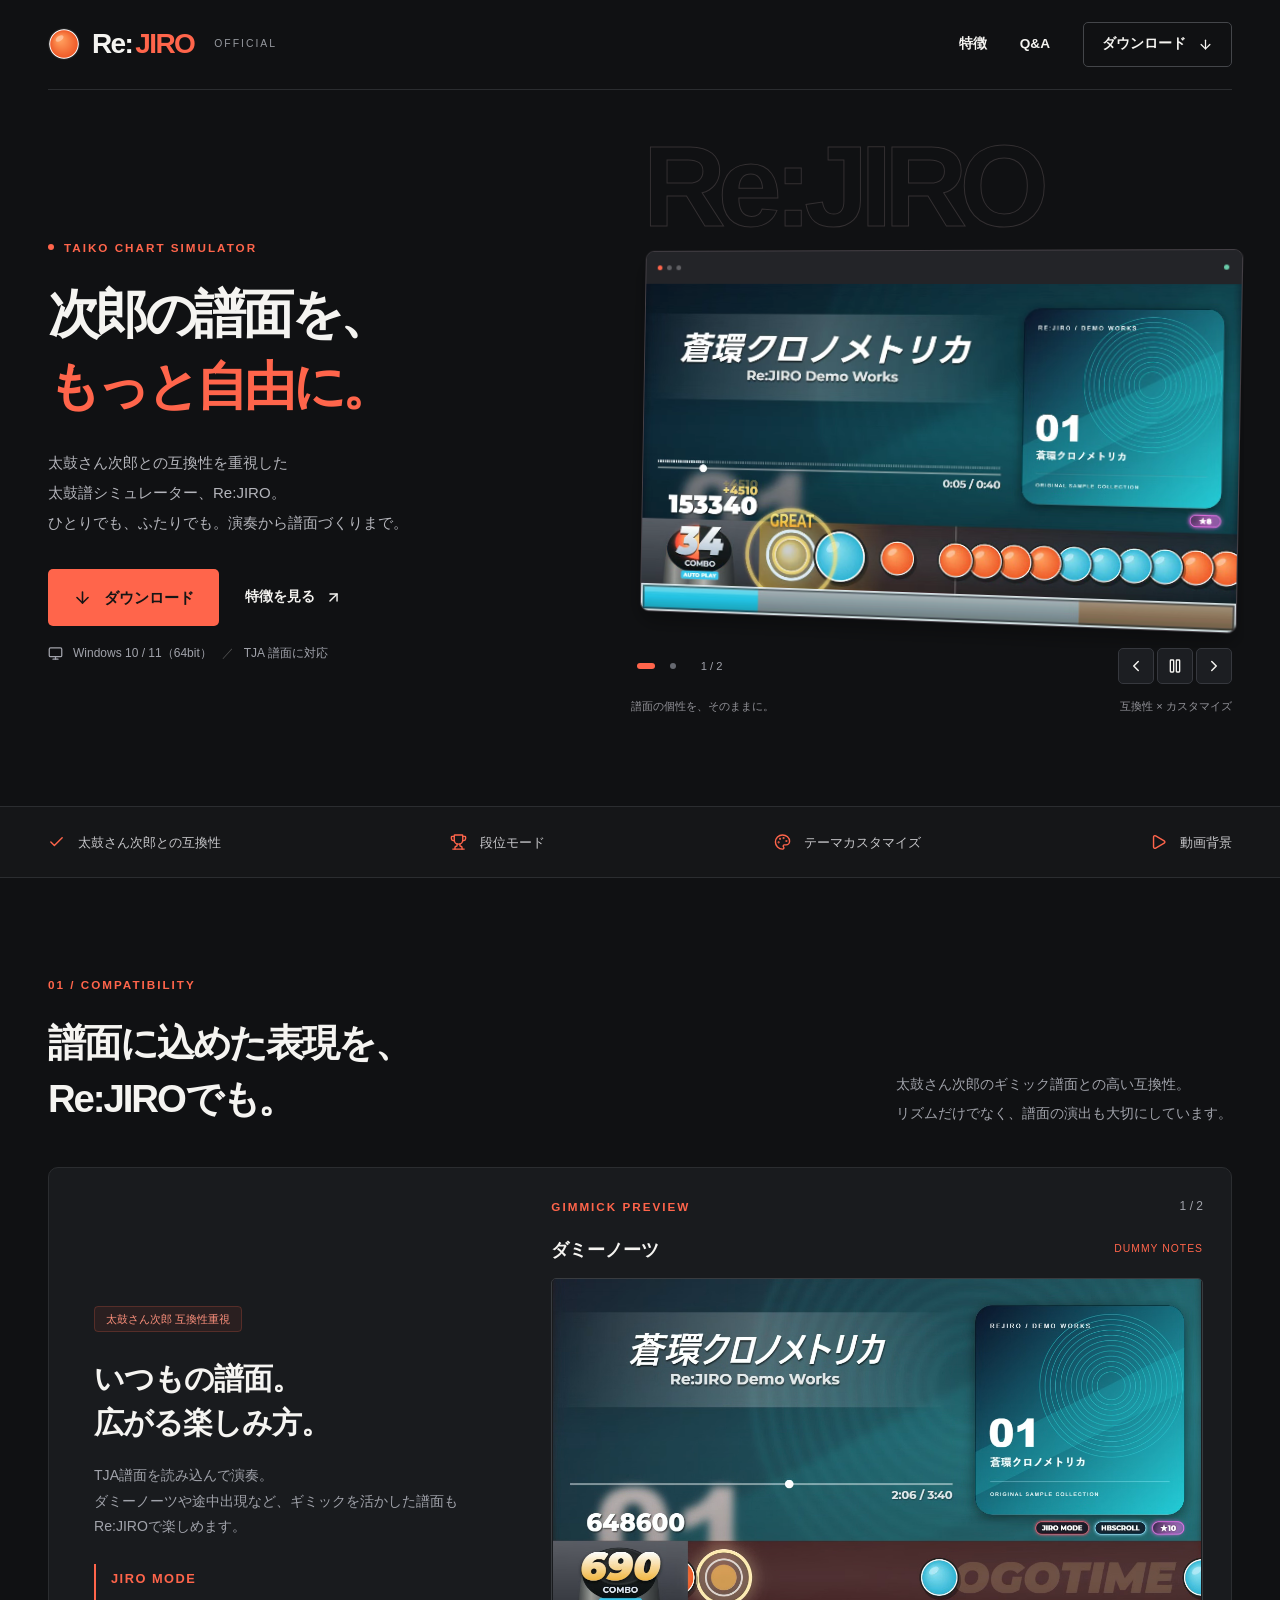
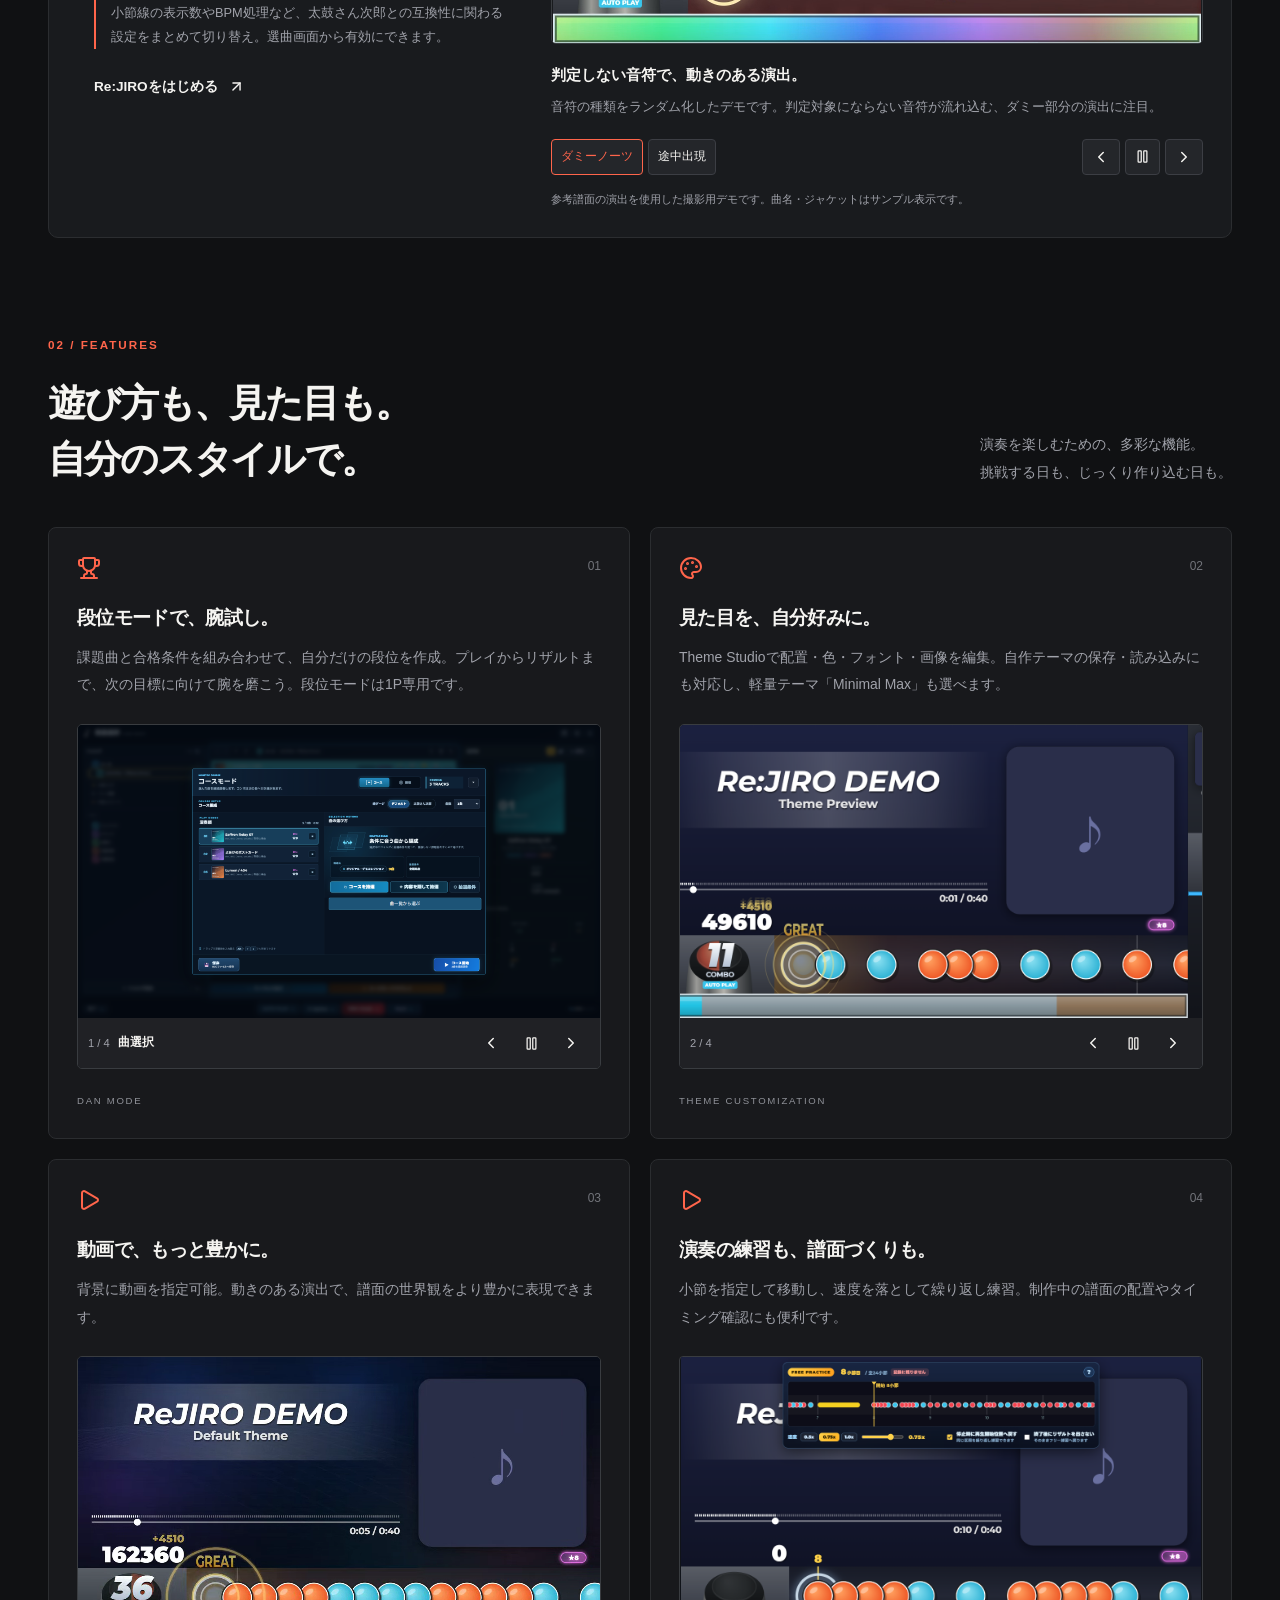
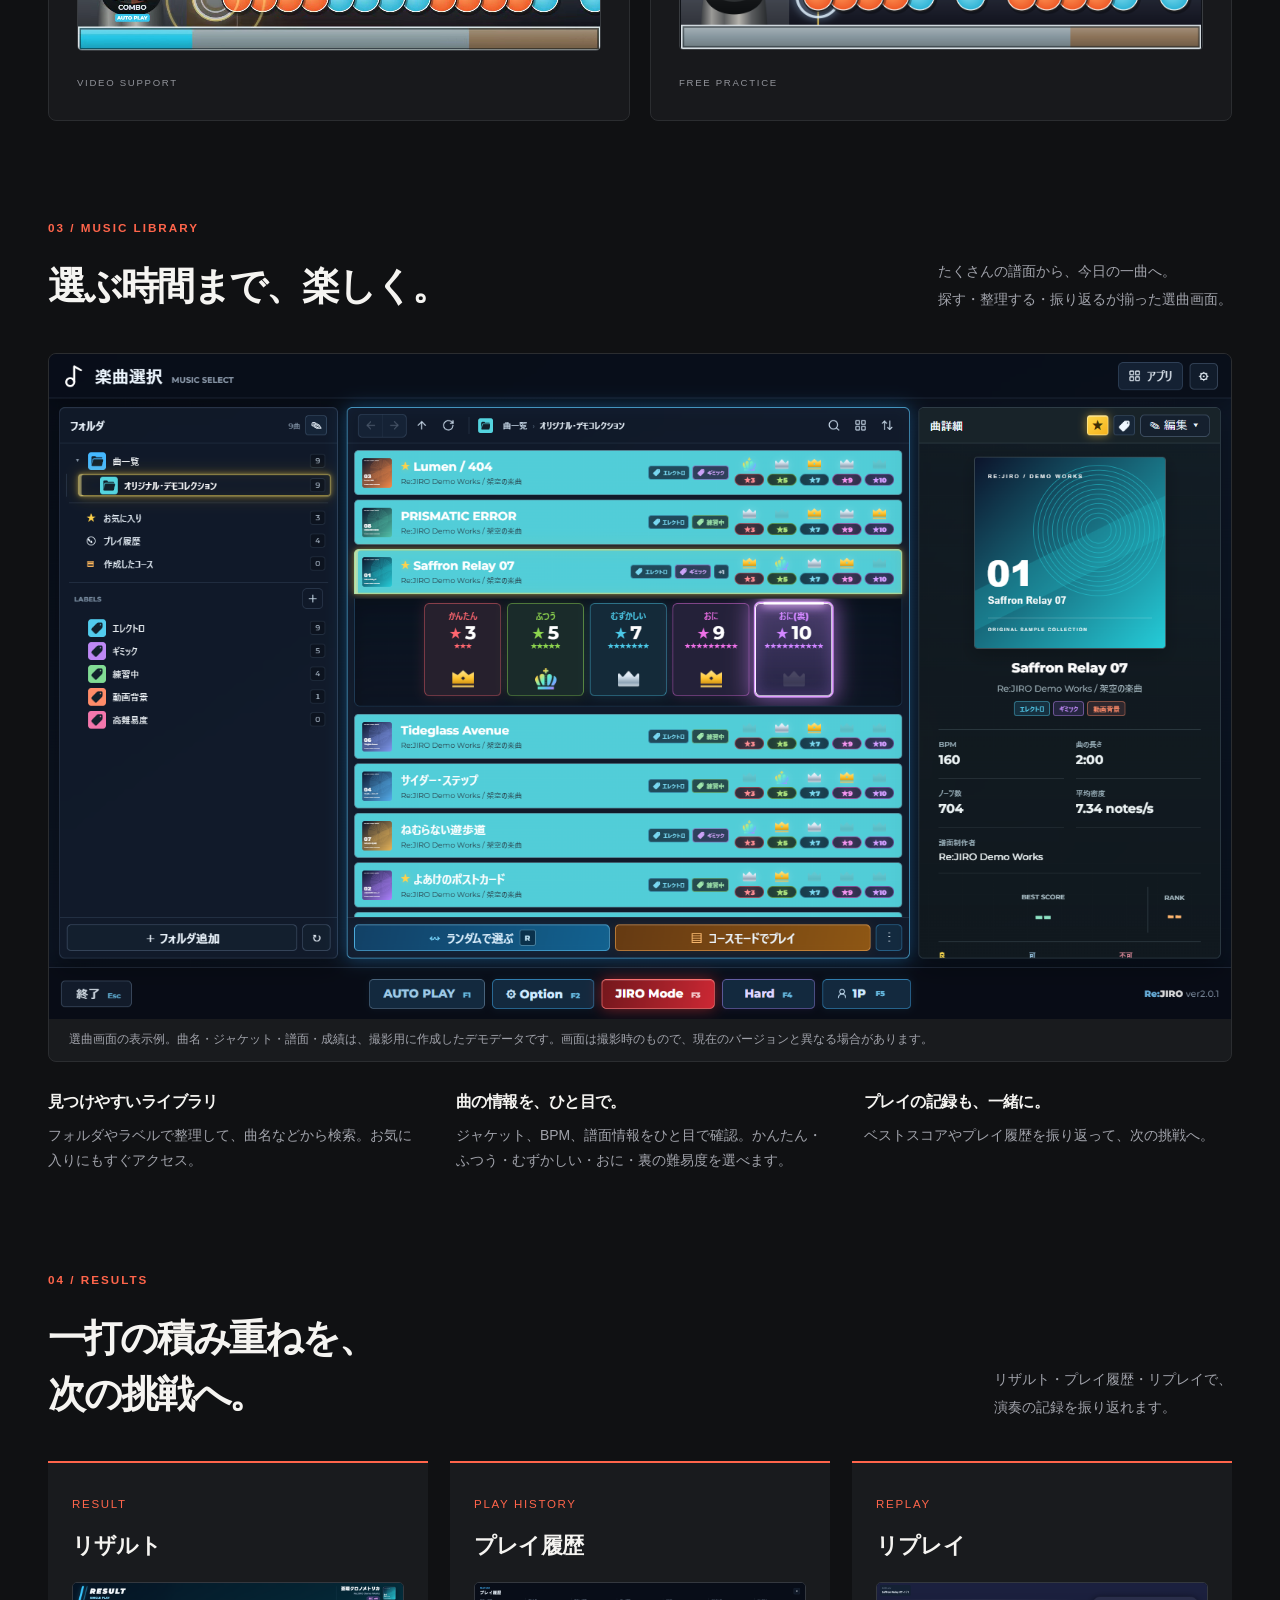
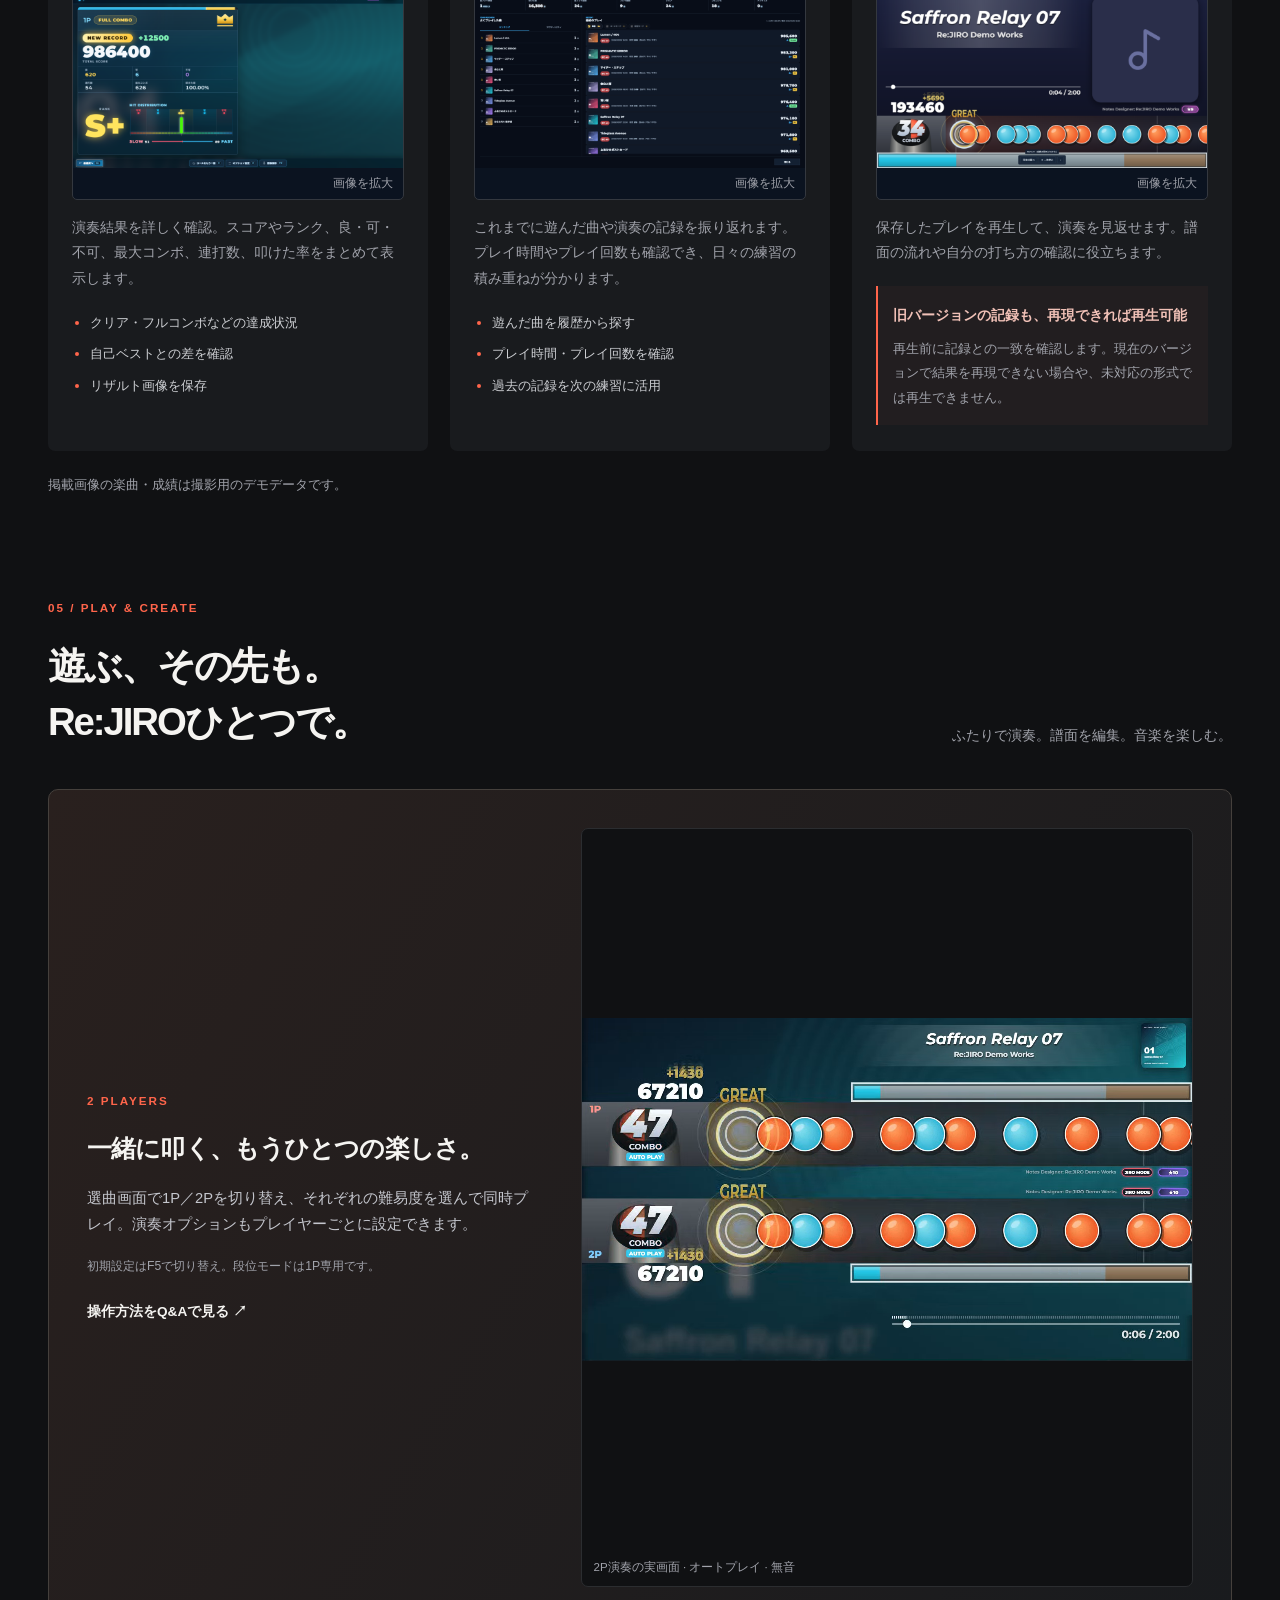
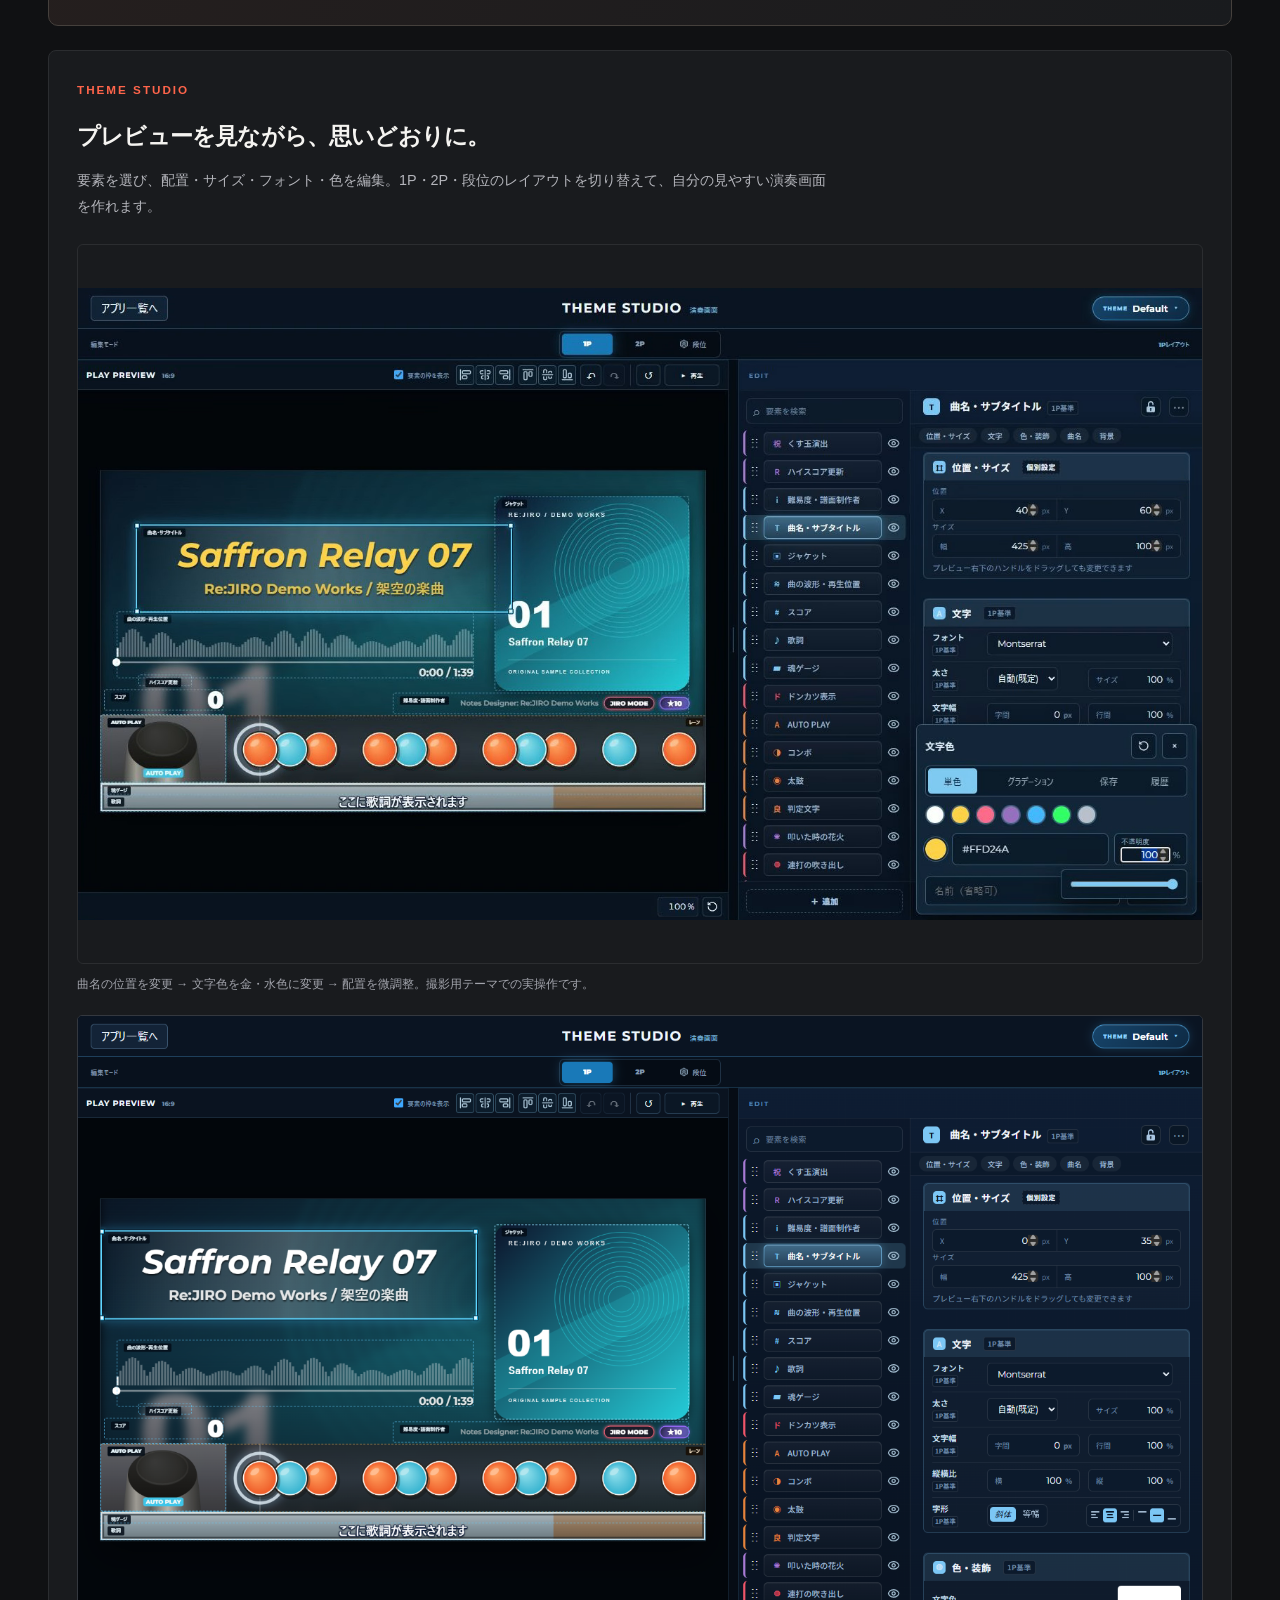
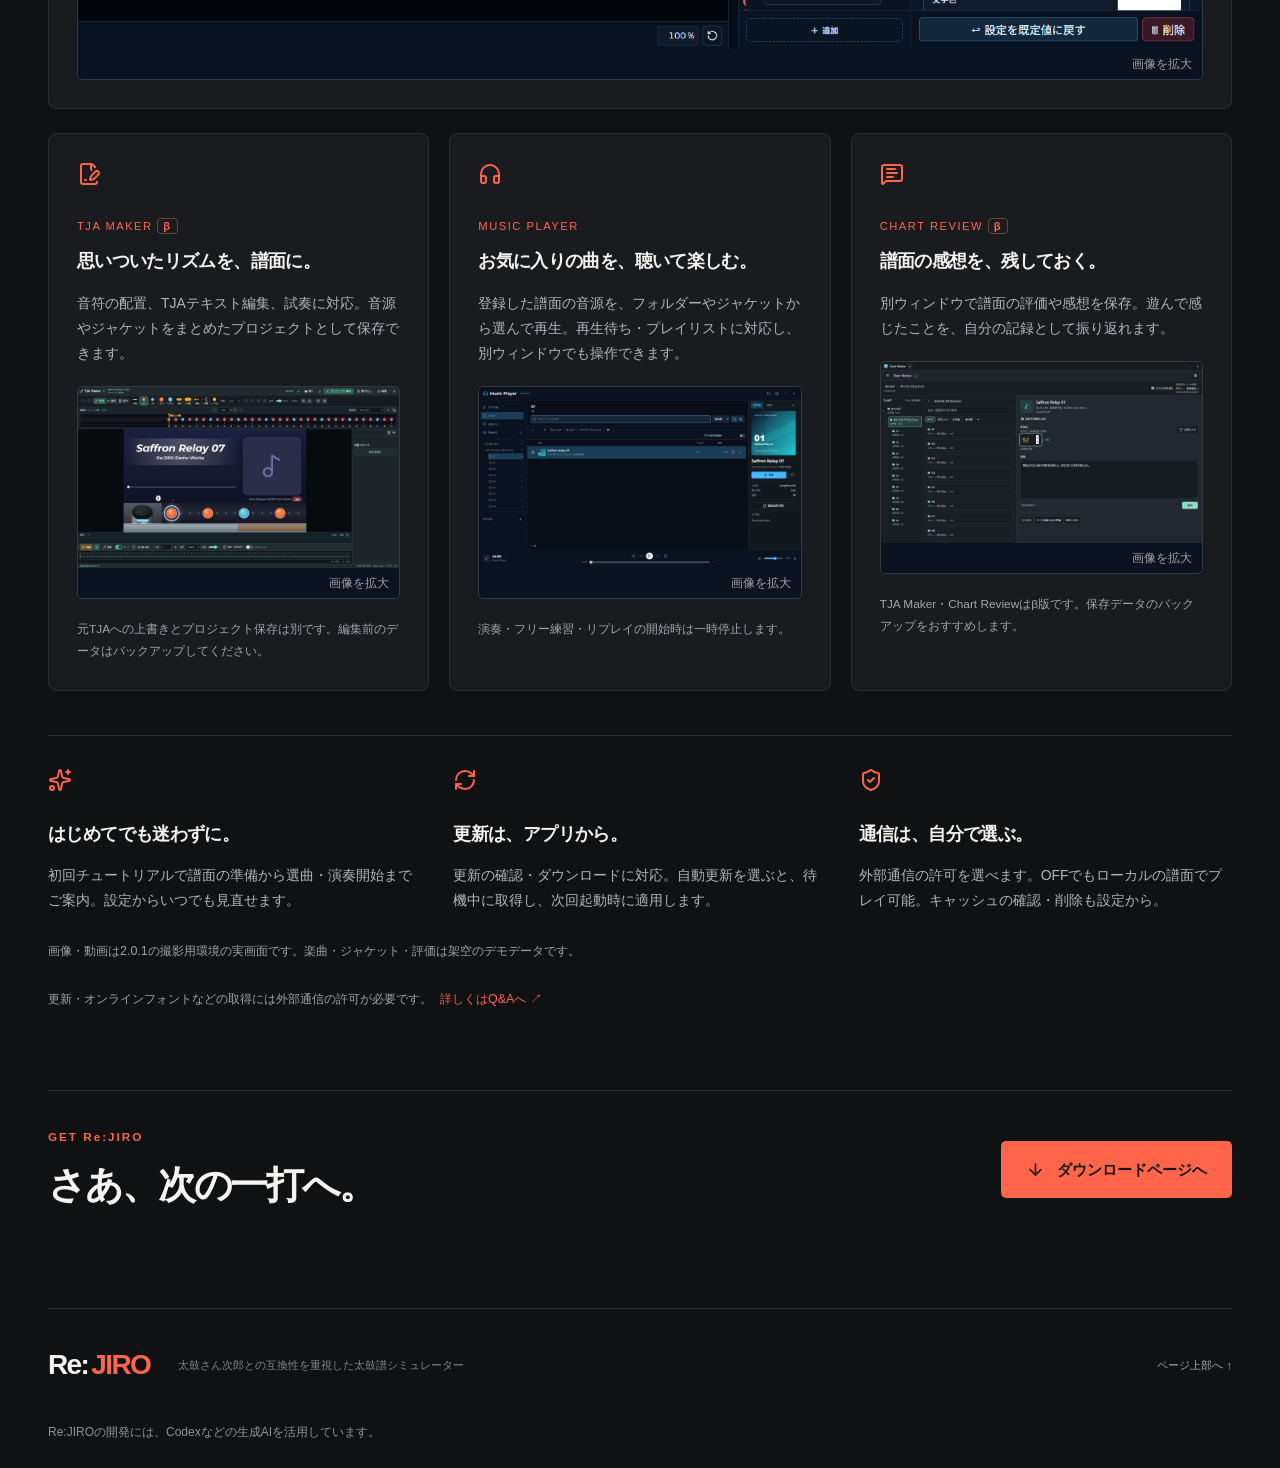
==== commit b1378d30: "Explain how to pronounce Re:JIRO in Q&A" ====
--- a/index.html
+++ b/index.html
@@ -1,2 +1,2 @@
-<!DOCTYPE html><html lang="ja"><head><meta charSet="utf-8"/><meta name="viewport" content="width=device-width, initial-scale=1"/><link rel="preload" href="/assets/icon.png" as="image"/><link rel="stylesheet" href="/_next/static/css/index.OO9LQ6ZX.css" data-rsc-css-href="/_next/static/css/index.OO9LQ6ZX.css" data-precedence="vite-rsc/importer-resources"/><link rel="stylesheet" href="/_next/static/css/page.byYtNt51.css" data-rsc-css-href="/_next/static/css/page.byYtNt51.css" data-precedence="vite-rsc/importer-resources"/><link rel="modulepreload" fetchPriority="low" href="/_next/static/chunks/index-DBKxnJrM.js"/><script src="/_next/static/chunks/rolldown-runtime-C60lm6uB.js" type="module" async=""></script><script src="/_next/static/chunks/framework-D_rUT4EX.js" type="module" async=""></script><link rel="modulepreload" href="/_next/static/chunks/layout-segment-context-DdFvD8Yq.js" crossorigin=""/><link rel="modulepreload" href="/_next/static/chunks/Icon-COpRllaJ.js" crossorigin=""/><link rel="modulepreload" href="/_next/static/chunks/hero-previews-CQ_Rzbtg.js" crossorigin=""/><link rel="modulepreload" href="/_next/static/chunks/carousel-DRVHPIOn.js" crossorigin=""/><link rel="modulepreload" href="/_next/static/chunks/button-DaXsFBML.js" crossorigin=""/><link rel="modulepreload" href="/_next/static/chunks/createLucideIcon-CyYAvd9g.js" crossorigin=""/><link rel="modulepreload" href="/_next/static/chunks/compatibility-slideshow-1B4d_rm6.js" crossorigin=""/><link rel="modulepreload" href="/_next/static/chunks/gameplay-video-BY3eiBvu.js" crossorigin=""/><link rel="modulepreload" href="/_next/static/chunks/dan-slideshow-BQsc2xdB.js" crossorigin=""/><link rel="modulepreload" href="/_next/static/chunks/theme-slideshow-DqB31ZAM.js" crossorigin=""/><link rel="modulepreload" href="/_next/static/chunks/image-preview-DPKLxYUA.js" crossorigin=""/><link rel="modulepreload" href="/_next/static/chunks/stateAttributesMapping-B_fJNPYc.js" crossorigin=""/><title>Re:JIRO — 次郎の譜面を、もっと自由に。</title><meta name="description" content="太鼓さん次郎との互換性を重視した太鼓譜シミュレーター。ギミック譜面、段位モード、テーマカスタマイズ、動画背景に対応。"/><link rel="icon" href="/assets/icon.png"/><script>Object.assign(((self[Symbol.for("vinext.navigationRuntime")]??={bootstrap:{routeManifest:null},functions:{}}).bootstrap.rsc??={rsc:[]}),{params:{},nav:{"pathname":"/","searchParams":[]}})</script><link rel="modulepreload" href="/_next/static/chunks/index-DBKxnJrM.js" />
-</head><body><a class="skip" href="#main">本文へ移動</a><header class="header"><a class="brand" href="/" aria-label="Re:JIRO トップ"><img src="/assets/icon.png" alt="" width="32" height="32"/>Re:<span>JIRO</span><small>OFFICIAL</small></a><nav aria-label="メインナビゲーション"><a href="/#features">特徴</a><a href="/qa/">Q&amp;A</a><a class="nav-download" href="/download">ダウンロード <svg xmlns="http://www.w3.org/2000/svg" width="15" height="15" viewBox="0 0 24 24" fill="none" stroke="currentColor" stroke-width="2" stroke-linecap="round" stroke-linejoin="round" class="lucide lucide-arrow-down" aria-hidden="true"><path d="M12 5v14"></path><path d="m19 12-7 7-7-7"></path></svg></a></nav></header><main id="main"><section class="hero wrap"><div class="hero-copy"><div class="eyebrow"><span class="live-dot"></span> TAIKO CHART SIMULATOR</div><h1>次郎の譜面を、<br/><em>もっと自由に。</em></h1><p>太鼓さん次郎との互換性を重視した<br class="desktop"/>太鼓譜シミュレーター、Re:JIRO。<br/>ひとりでも、ふたりでも。演奏から譜面づくりまで。</p><div class="hero-actions"><a class="button primary" href="/download"><svg xmlns="http://www.w3.org/2000/svg" width="19" height="19" viewBox="0 0 24 24" fill="none" stroke="currentColor" stroke-width="2" stroke-linecap="round" stroke-linejoin="round" class="lucide lucide-arrow-down" aria-hidden="true"><path d="M12 5v14"></path><path d="m19 12-7 7-7-7"></path></svg>ダウンロード</a><a class="text-link" href="#features">特徴を見る <svg xmlns="http://www.w3.org/2000/svg" width="17" height="17" viewBox="0 0 24 24" fill="none" stroke="currentColor" stroke-width="2" stroke-linecap="round" stroke-linejoin="round" class="lucide lucide-arrow-up-right" aria-hidden="true"><path d="M7 7h10v10"></path><path d="M7 17 17 7"></path></svg></a></div><div class="hero-meta"><svg xmlns="http://www.w3.org/2000/svg" width="15" height="15" viewBox="0 0 24 24" fill="none" stroke="currentColor" stroke-width="2" stroke-linecap="round" stroke-linejoin="round" class="lucide lucide-monitor" aria-hidden="true"><rect width="20" height="14" x="2" y="3" rx="2"></rect><line x1="8" x2="16" y1="21" y2="21"></line><line x1="12" x2="12" y1="17" y2="21"></line></svg> Windows 10 / 11（64bit） <span>／</span> TJA 譜面に対応</div></div><div class="hero-visual"><span class="outline-word" aria-hidden="true">Re:JIRO</span><div class="relative hero-carousel" role="region" aria-roledescription="carousel" data-slot="carousel" aria-label="テーマとジャケットを設定した演奏プレビュー"><div class="overflow-hidden" data-slot="carousel-content"><div class="flex -ml-4 hero-slide-track"><div role="group" aria-roledescription="slide" data-slot="carousel-item" class="min-w-0 shrink-0 grow-0 basis-full pl-4 hero-slide" aria-label="1 / 2 Default"><figure class="screen"><div class="screen-bar"><span><i></i><i></i><i></i></span><span class="screen-dot"></span></div><video src="/assets/hero-default.webm" poster="/assets/hero-default.png" muted="" playsInline="" preload="auto" width="1280" height="720" aria-label="defaultテーマ・ジャケット設定済みの演奏プレビュー（無音）"></video></figure></div><div role="group" aria-roledescription="slide" data-slot="carousel-item" class="min-w-0 shrink-0 grow-0 basis-full pl-4 hero-slide" aria-label="2 / 2 Glass"><figure class="screen"><div class="screen-bar"><span><i></i><i></i><i></i></span><span class="screen-dot"></span></div><video poster="/assets/hero-glass.png" muted="" playsInline="" preload="none" width="1280" height="720" aria-label="glassテーマ・ジャケット設定済みの演奏プレビュー（無音）"></video></figure></div></div></div><div class="hero-preview-controls"><div class="hero-preview-dots"><button type="button" aria-label="Defaultのプレビューを表示" aria-current="true"><span></span></button><button type="button" aria-label="Glassのプレビューを表示"><span></span></button></div><span class="hero-preview-name" aria-live="off"><small>1<!-- --> / <!-- -->2</small></span><div class="hero-preview-buttons"><button type="button" aria-label="前のプレビュー"><svg xmlns="http://www.w3.org/2000/svg" width="18" height="18" viewBox="0 0 24 24" fill="none" stroke="currentColor" stroke-width="2" stroke-linecap="round" stroke-linejoin="round" class="lucide lucide-chevron-left" aria-hidden="true"><path d="m15 18-6-6 6-6"></path></svg></button><button type="button" aria-label="動画と自動切り替えを再生" aria-pressed="true"><svg xmlns="http://www.w3.org/2000/svg" width="16" height="16" viewBox="0 0 24 24" fill="none" stroke="currentColor" stroke-width="2" stroke-linecap="round" stroke-linejoin="round" class="lucide lucide-play" aria-hidden="true"><path d="M5 5a2 2 0 0 1 3.008-1.728l11.997 6.998a2 2 0 0 1 .003 3.458l-12 7A2 2 0 0 1 5 19z"></path></svg></button><button type="button" aria-label="次のプレビュー"><svg xmlns="http://www.w3.org/2000/svg" width="18" height="18" viewBox="0 0 24 24" fill="none" stroke="currentColor" stroke-width="2" stroke-linecap="round" stroke-linejoin="round" class="lucide lucide-chevron-right" aria-hidden="true"><path d="m9 18 6-6-6-6"></path></svg></button></div></div></div><div class="visual-caption"><span>譜面の個性を、そのままに。</span><span>互換性 × カスタマイズ</span></div></div></section><div class="feature-strip"><div class="wrap"><span><svg xmlns="http://www.w3.org/2000/svg" width="24" height="24" viewBox="0 0 24 24" fill="none" stroke="currentColor" stroke-width="2" stroke-linecap="round" stroke-linejoin="round" class="lucide lucide-check" aria-hidden="true"><path d="M20 6 9 17l-5-5"></path></svg>太鼓さん次郎との互換性</span><span><svg xmlns="http://www.w3.org/2000/svg" width="24" height="24" viewBox="0 0 24 24" fill="none" stroke="currentColor" stroke-width="2" stroke-linecap="round" stroke-linejoin="round" class="lucide lucide-trophy" aria-hidden="true"><path d="M10 14.66V17a1 1 0 0 1-1 1 2 2 0 0 0-2 2v2"></path><path d="M14 14.66V17a1 1 0 0 0 1 1 2 2 0 0 1 2 2v2"></path><path d="M17.916 10H19.5A2.5 2.5 0 0 0 22 7.5V5a1 1 0 0 0-1-1h-3"></path><path d="M4 22h16"></path><path d="M6 9a6 6 0 0 0 12 0V3a1 1 0 0 0-1-1H7a1 1 0 0 0-1 1z"></path><path d="M6.084 10H4.5A2.5 2.5 0 0 1 2 7.5V5a1 1 0 0 1 1-1h3"></path></svg>段位モード</span><span><svg xmlns="http://www.w3.org/2000/svg" width="24" height="24" viewBox="0 0 24 24" fill="none" stroke="currentColor" stroke-width="2" stroke-linecap="round" stroke-linejoin="round" class="lucide lucide-palette" aria-hidden="true"><path d="M12 22a1 1 0 0 1 0-20 10 9 0 0 1 10 9 5 5 0 0 1-5 5h-2.25a1.75 1.75 0 0 0-1.4 2.8l.3.4a1.75 1.75 0 0 1-1.4 2.8z"></path><circle cx="13.5" cy="6.5" r=".5" fill="currentColor"></circle><circle cx="17.5" cy="10.5" r=".5" fill="currentColor"></circle><circle cx="6.5" cy="12.5" r=".5" fill="currentColor"></circle><circle cx="8.5" cy="7.5" r=".5" fill="currentColor"></circle></svg>テーマカスタマイズ</span><span><svg xmlns="http://www.w3.org/2000/svg" width="24" height="24" viewBox="0 0 24 24" fill="none" stroke="currentColor" stroke-width="2" stroke-linecap="round" stroke-linejoin="round" class="lucide lucide-play" aria-hidden="true"><path d="M5 5a2 2 0 0 1 3.008-1.728l11.997 6.998a2 2 0 0 1 .003 3.458l-12 7A2 2 0 0 1 5 19z"></path></svg>動画背景</span></div></div><section id="features" class="wrap compatibility"><div class="section-heading"><div><span class="eyebrow">01 / COMPATIBILITY</span><h2>譜面に込めた表現を、<br/>Re:JIROでも。</h2></div><p>太鼓さん次郎のギミック譜面との高い互換性。<br/>リズムだけでなく、譜面の演出も大切にしています。</p></div><div class="compat-panel"><div class="compat-text"><span class="tag">太鼓さん次郎 互換性重視</span><h3>いつもの譜面。<br/>広がる楽しみ方。</h3><p>TJA譜面を読み込んで演奏。<br/>ダミーノーツや途中出現など、ギミックを活かした譜面もRe:JIROで楽しめます。</p><div class="jiro-mode"><strong>JIRO MODE</strong><p>小節線の表示数やBPM処理など、太鼓さん次郎との互換性に関わる設定をまとめて切り替え。選曲画面から有効にできます。</p></div><a class="text-link" href="/download">Re:JIROをはじめる <svg xmlns="http://www.w3.org/2000/svg" width="17" height="17" viewBox="0 0 24 24" fill="none" stroke="currentColor" stroke-width="2" stroke-linecap="round" stroke-linejoin="round" class="lucide lucide-arrow-up-right" aria-hidden="true"><path d="M7 7h10v10"></path><path d="M7 17 17 7"></path></svg></a></div><div class="relative compat-slideshow" role="region" aria-roledescription="carousel" data-slot="carousel" aria-label="ギミック譜面の実演動画"><div class="compat-slide-heading"><span class="eyebrow">GIMMICK PREVIEW</span><span>1<!-- --> / <!-- -->2</span></div><div class="overflow-hidden" data-slot="carousel-content"><div class="flex -ml-4 compat-slide-track"><div role="group" aria-roledescription="slide" data-slot="carousel-item" class="min-w-0 shrink-0 grow-0 basis-full pl-4 compat-slide" aria-label="ダミーノーツ"><figure><figcaption><strong>ダミーノーツ</strong><span>DUMMY NOTES</span></figcaption><video muted="" playsInline="" controls="" preload="metadata" poster="/assets/compat-reference-dummy-20261008.png" width="1280" height="720" aria-label="ダミーノーツの実演。参考譜面の演出を使ったデモ・無音。"><source src="/assets/compat-reference-dummy-20261008.webm" type="video/webm"/>お使いのブラウザでは動画を再生できません。</video><h4>判定しない音符で、動きのある演出。</h4><p>音符の種類をランダム化したデモです。判定対象にならない音符が流れ込む、ダミー部分の演出に注目。</p></figure></div><div role="group" aria-roledescription="slide" data-slot="carousel-item" class="min-w-0 shrink-0 grow-0 basis-full pl-4 compat-slide" aria-label="途中出現"><figure><figcaption><strong>途中出現</strong><span>NOTE APPEARANCE</span></figcaption><video muted="" playsInline="" controls="" preload="metadata" poster="/assets/compat-reference-appearance-20261008.png" width="1280" height="720" aria-label="途中出現の実演。参考譜面の演出を使ったデモ・無音。"><source src="/assets/compat-reference-appearance-20261008.webm" type="video/webm"/>お使いのブラウザでは動画を再生できません。</video><h4>譜面の途中で、音符が出現。</h4><p>音符が途中から現れる瞬間に注目。譜面で指定された出現タイミングと、その前後の動きを再現します。</p></figure></div></div></div><div class="compat-slide-controls"><div><button type="button" class="selected" aria-current="true">ダミーノーツ</button><button type="button" class="">途中出現</button></div><div><button type="button" aria-label="前のギミック"><svg xmlns="http://www.w3.org/2000/svg" width="18" height="18" viewBox="0 0 24 24" fill="none" stroke="currentColor" stroke-width="2" stroke-linecap="round" stroke-linejoin="round" class="lucide lucide-chevron-left" aria-hidden="true"><path d="m15 18-6-6 6-6"></path></svg></button><button type="button" aria-label="実演動画を一時停止" aria-pressed="false"><svg xmlns="http://www.w3.org/2000/svg" width="15" height="15" viewBox="0 0 24 24" fill="none" stroke="currentColor" stroke-width="2" stroke-linecap="round" stroke-linejoin="round" class="lucide lucide-pause" aria-hidden="true"><rect x="14" y="3" width="5" height="18" rx="1"></rect><rect x="5" y="3" width="5" height="18" rx="1"></rect></svg></button><button type="button" aria-label="次のギミック"><svg xmlns="http://www.w3.org/2000/svg" width="18" height="18" viewBox="0 0 24 24" fill="none" stroke="currentColor" stroke-width="2" stroke-linecap="round" stroke-linejoin="round" class="lucide lucide-chevron-right" aria-hidden="true"><path d="m9 18 6-6-6-6"></path></svg></button></div></div><small>参考譜面の演出を使用した撮影用デモです。曲名・ジャケットはサンプル表示です。</small></div></div></section><section class="wrap possibilities"><div class="section-heading"><div><span class="eyebrow">02 / FEATURES</span><h2>遊び方も、見た目も。<br/>自分のスタイルで。</h2></div><p>演奏を楽しむための、多彩な機能。<br/>挑戦する日も、じっくり作り込む日も。</p></div><div class="cards"><article><div class="card-top"><svg xmlns="http://www.w3.org/2000/svg" width="24" height="24" viewBox="0 0 24 24" fill="none" stroke="currentColor" stroke-width="2" stroke-linecap="round" stroke-linejoin="round" class="lucide lucide-trophy" aria-hidden="true"><path d="M10 14.66V17a1 1 0 0 1-1 1 2 2 0 0 0-2 2v2"></path><path d="M14 14.66V17a1 1 0 0 0 1 1 2 2 0 0 1 2 2v2"></path><path d="M17.916 10H19.5A2.5 2.5 0 0 0 22 7.5V5a1 1 0 0 0-1-1h-3"></path><path d="M4 22h16"></path><path d="M6 9a6 6 0 0 0 12 0V3a1 1 0 0 0-1-1H7a1 1 0 0 0-1 1z"></path><path d="M6.084 10H4.5A2.5 2.5 0 0 1 2 7.5V5a1 1 0 0 1 1-1h3"></path></svg><span>01</span></div><h3>段位モードで、腕試し。</h3><p>課題曲と合格条件を組み合わせて、自分だけの段位を作成。プレイからリザルトまで、次の目標に向けて腕を磨こう。段位モードは1P専用です。</p><div class="relative dan-slideshow" role="region" aria-roledescription="carousel" data-slot="carousel" aria-label="段位モードの曲選択からリザルトまで"><div class="overflow-hidden" data-slot="carousel-content"><div class="flex -ml-4 dan-slide-track"><div role="group" aria-roledescription="slide" data-slot="carousel-item" class="min-w-0 shrink-0 grow-0 basis-full pl-4 dan-slide" aria-label="曲選択"><img src="/assets/dan-select-20261008.png" alt="Re:JIROの曲選択画面（架空のデモ段位）" width="1920" height="1080" loading="eager"/></div><div role="group" aria-roledescription="slide" data-slot="carousel-item" class="min-w-0 shrink-0 grow-0 basis-full pl-4 dan-slide" aria-label="段位条件の作成"><img src="/assets/dan-conditions-20261008.png" alt="Re:JIROの段位条件の作成画面（架空のデモ段位）" width="1920" height="1080" loading="lazy"/></div><div role="group" aria-roledescription="slide" data-slot="carousel-item" class="min-w-0 shrink-0 grow-0 basis-full pl-4 dan-slide" aria-label="段位モードでプレイ"><video muted="" playsInline="" controls="" preload="metadata" poster="/assets/dan-play-20261008.png" width="1280" height="720" aria-label="架空の3曲を使った段位モードの実プレイ（AUTO PLAY・無音）"><source src="/assets/dan-play-20261008.webm" type="video/webm"/>お使いのブラウザでは動画を再生できません。</video></div><div role="group" aria-roledescription="slide" data-slot="carousel-item" class="min-w-0 shrink-0 grow-0 basis-full pl-4 dan-slide" aria-label="リザルト"><img src="/assets/dan-result-20261008.png" alt="Re:JIROのリザルト画面（架空のデモ段位）" width="1920" height="1080" loading="lazy"/></div></div></div><div class="theme-slide-controls dan-slide-controls"><span aria-live="off"><small>1<!-- --> / <!-- -->4</small><strong>曲選択</strong></span><div><button type="button" aria-label="前の段位画面"><svg xmlns="http://www.w3.org/2000/svg" width="18" height="18" viewBox="0 0 24 24" fill="none" stroke="currentColor" stroke-width="2" stroke-linecap="round" stroke-linejoin="round" class="lucide lucide-chevron-left" aria-hidden="true"><path d="m15 18-6-6 6-6"></path></svg></button><button type="button" aria-label="段位スライドを一時停止" aria-pressed="false" disabled=""><svg xmlns="http://www.w3.org/2000/svg" width="15" height="15" viewBox="0 0 24 24" fill="none" stroke="currentColor" stroke-width="2" stroke-linecap="round" stroke-linejoin="round" class="lucide lucide-play" aria-hidden="true"><path d="M5 5a2 2 0 0 1 3.008-1.728l11.997 6.998a2 2 0 0 1 .003 3.458l-12 7A2 2 0 0 1 5 19z"></path></svg></button><button type="button" aria-label="次の段位画面"><svg xmlns="http://www.w3.org/2000/svg" width="18" height="18" viewBox="0 0 24 24" fill="none" stroke="currentColor" stroke-width="2" stroke-linecap="round" stroke-linejoin="round" class="lucide lucide-chevron-right" aria-hidden="true"><path d="m9 18 6-6-6-6"></path></svg></button></div></div></div><span class="card-label">DAN MODE</span></article><article><div class="card-top"><svg xmlns="http://www.w3.org/2000/svg" width="24" height="24" viewBox="0 0 24 24" fill="none" stroke="currentColor" stroke-width="2" stroke-linecap="round" stroke-linejoin="round" class="lucide lucide-palette" aria-hidden="true"><path d="M12 22a1 1 0 0 1 0-20 10 9 0 0 1 10 9 5 5 0 0 1-5 5h-2.25a1.75 1.75 0 0 0-1.4 2.8l.3.4a1.75 1.75 0 0 1-1.4 2.8z"></path><circle cx="13.5" cy="6.5" r=".5" fill="currentColor"></circle><circle cx="17.5" cy="10.5" r=".5" fill="currentColor"></circle><circle cx="6.5" cy="12.5" r=".5" fill="currentColor"></circle><circle cx="8.5" cy="7.5" r=".5" fill="currentColor"></circle></svg><span>02</span></div><h3>見た目を、自分好みに。</h3><p>Theme Studioで配置・色・フォント・画像を編集。自作テーマの保存・読み込みにも対応し、軽量テーマ「Minimal Max」も選べます。</p><div class="relative theme-carousel" role="region" aria-roledescription="carousel" data-slot="carousel" aria-label="Re:JIROのテーマ別演奏画面"><div class="overflow-hidden" data-slot="carousel-content"><div class="flex -ml-4 theme-slide-track"><div role="group" aria-roledescription="slide" data-slot="carousel-item" class="min-w-0 shrink-0 grow-0 basis-full pl-4 theme-slide" aria-label="1 / 4 Default"><img src="/assets/theme-default.png" alt="DefaultテーマでのRe:JIROの実際の演奏画面" width="1280" height="720" loading="eager"/></div><div role="group" aria-roledescription="slide" data-slot="carousel-item" class="min-w-0 shrink-0 grow-0 basis-full pl-4 theme-slide" aria-label="2 / 4 Minimal"><img src="/assets/theme-minimal.png" alt="MinimalテーマでのRe:JIROの実際の演奏画面" width="1280" height="720" loading="lazy"/></div><div role="group" aria-roledescription="slide" data-slot="carousel-item" class="min-w-0 shrink-0 grow-0 basis-full pl-4 theme-slide" aria-label="3 / 4 Terminal"><img src="/assets/theme-terminal.png" alt="TerminalテーマでのRe:JIROの実際の演奏画面" width="1280" height="720" loading="lazy"/></div><div role="group" aria-roledescription="slide" data-slot="carousel-item" class="min-w-0 shrink-0 grow-0 basis-full pl-4 theme-slide" aria-label="4 / 4 Glass"><img src="/assets/theme-glass.png" alt="GlassテーマでのRe:JIROの実際の演奏画面" width="1280" height="720" loading="lazy"/></div></div></div><div class="theme-slide-controls"><span aria-live="off"><small>1<!-- --> / <!-- -->4</small></span><div><button type="button" aria-label="前のテーマ"><svg xmlns="http://www.w3.org/2000/svg" width="18" height="18" viewBox="0 0 24 24" fill="none" stroke="currentColor" stroke-width="2" stroke-linecap="round" stroke-linejoin="round" class="lucide lucide-chevron-left" aria-hidden="true"><path d="m15 18-6-6 6-6"></path></svg></button><button type="button" aria-label="自動切り替えを一時停止" aria-pressed="false" disabled=""><svg xmlns="http://www.w3.org/2000/svg" width="15" height="15" viewBox="0 0 24 24" fill="none" stroke="currentColor" stroke-width="2" stroke-linecap="round" stroke-linejoin="round" class="lucide lucide-play" aria-hidden="true"><path d="M5 5a2 2 0 0 1 3.008-1.728l11.997 6.998a2 2 0 0 1 .003 3.458l-12 7A2 2 0 0 1 5 19z"></path></svg></button><button type="button" aria-label="次のテーマ"><svg xmlns="http://www.w3.org/2000/svg" width="18" height="18" viewBox="0 0 24 24" fill="none" stroke="currentColor" stroke-width="2" stroke-linecap="round" stroke-linejoin="round" class="lucide lucide-chevron-right" aria-hidden="true"><path d="m9 18 6-6-6-6"></path></svg></button></div></div></div><span class="card-label">THEME CUSTOMIZATION</span></article><article><div class="card-top"><svg xmlns="http://www.w3.org/2000/svg" width="24" height="24" viewBox="0 0 24 24" fill="none" stroke="currentColor" stroke-width="2" stroke-linecap="round" stroke-linejoin="round" class="lucide lucide-play" aria-hidden="true"><path d="M5 5a2 2 0 0 1 3.008-1.728l11.997 6.998a2 2 0 0 1 .003 3.458l-12 7A2 2 0 0 1 5 19z"></path></svg><span>03</span></div><h3>動画で、もっと豊かに。</h3><p>背景に動画を指定可能。動きのある演出で、譜面の世界観をより豊かに表現できます。</p><div class="background-demo"><video muted="" loop="" playsInline="" controls="" preload="metadata" poster="/assets/background-poster.png" width="1280" height="720" aria-label="オリジナルのサンプル動画を背景に設定したRe:JIROの実演。無音、8秒。"><source src="/assets/background-play.webm" type="video/webm"/>お使いのブラウザでは動画を再生できません。</video></div><span class="card-label">VIDEO SUPPORT</span></article><article><div class="card-top"><svg xmlns="http://www.w3.org/2000/svg" width="24" height="24" viewBox="0 0 24 24" fill="none" stroke="currentColor" stroke-width="2" stroke-linecap="round" stroke-linejoin="round" class="lucide lucide-play" aria-hidden="true"><path d="M5 5a2 2 0 0 1 3.008-1.728l11.997 6.998a2 2 0 0 1 .003 3.458l-12 7A2 2 0 0 1 5 19z"></path></svg><span>04</span></div><h3>演奏の練習も、譜面づくりも。</h3><p>小節を指定して移動し、速度を落として繰り返し練習。制作中の譜面の配置やタイミング確認にも便利です。</p><img class="card-image" src="/assets/free-practice.png" alt="フリー練習の実画面。8小節目・0.75倍速・開始位置へ戻す設定。" width="1280" height="720" loading="lazy"/><span class="card-label">FREE PRACTICE</span></article></div></section><section class="wrap music-library"><div class="section-heading"><div><span class="eyebrow">03 / MUSIC LIBRARY</span><h2>選ぶ時間まで、楽しく。</h2></div><p>たくさんの譜面から、今日の一曲へ。<br/>探す・整理する・振り返るが揃った選曲画面。</p></div><figure class="library-screen"><img src="/assets/song-select-201.png" alt="Re:JIROの選曲画面。左にフォルダ・お気に入り・プレイ履歴、中央に曲一覧、右に曲詳細が表示されている。" width="1600" height="900" loading="lazy"/><figcaption>選曲画面の表示例。曲名・ジャケット・譜面・成績は、撮影用に作成したデモデータです。画面は撮影時のもので、現在のバージョンと異なる場合があります。</figcaption></figure><div class="library-features"><div><h3>見つけやすいライブラリ</h3><p>フォルダやラベルで整理して、曲名などから検索。お気に入りにもすぐアクセス。</p></div><div><h3>曲の情報を、ひと目で。</h3><p>ジャケット、BPM、譜面情報をひと目で確認。かんたん・ふつう・むずかしい・おに・裏の難易度を選べます。</p></div><div><h3>プレイの記録も、一緒に。</h3><p>ベストスコアやプレイ履歴を振り返って、次の挑戦へ。</p></div></div></section><section id="results" class="wrap results-section"><div class="section-heading"><div><span class="eyebrow">04 / RESULTS</span><h2>一打の積み重ねを、<br/>次の挑戦へ。</h2></div><p>リザルト・プレイ履歴・リプレイで、<br/>演奏の記録を振り返れます。</p></div><div class="result-types result-overview"><article><span class="result-mode">RESULT</span><h3>リザルト</h3><button type="button" tabindex="0" data-base-ui-click-trigger="" id="base-ui-_R_ur6di_" aria-haspopup="dialog" aria-expanded="false" data-slot="dialog-trigger" aria-label="リザルトのスクリーンショットを拡大" class="result-screenshot"><img src="/assets/result-single.png" alt="Re:JIROのリザルト画面（架空のデモ成績）" width="1920" height="1080" loading="lazy"/><span>画像を拡大</span></button><p>演奏結果を詳しく確認。スコアやランク、良・可・不可、最大コンボ、連打数、叩けた率をまとめて表示します。</p><ul><li>クリア・フルコンボなどの達成状況</li><li>自己ベストとの差を確認</li><li>リザルト画像を保存</li></ul></article><article><span class="result-mode">PLAY HISTORY</span><h3>プレイ履歴</h3><button type="button" tabindex="0" data-base-ui-click-trigger="" id="base-ui-_R_ut6di_" aria-haspopup="dialog" aria-expanded="false" data-slot="dialog-trigger" aria-label="プレイ履歴のスクリーンショットを拡大" class="result-screenshot"><img src="/assets/play-history-20261008.png" alt="Re:JIROのプレイ履歴画面。プレイ統計、よくプレイした曲、最近の成績を表示（デモデータ）。" width="1920" height="1080" loading="lazy"/><span>画像を拡大</span></button><p>これまでに遊んだ曲や演奏の記録を振り返れます。プレイ時間やプレイ回数も確認でき、日々の練習の積み重ねが分かります。</p><ul><li>遊んだ曲を履歴から探す</li><li>プレイ時間・プレイ回数を確認</li><li>過去の記録を次の練習に活用</li></ul></article><article><span class="result-mode">REPLAY</span><h3>リプレイ</h3><button type="button" tabindex="0" data-base-ui-click-trigger="" id="base-ui-_R_uv6di_" aria-haspopup="dialog" aria-expanded="false" data-slot="dialog-trigger" aria-label="リプレイのスクリーンショットを拡大" class="result-screenshot"><img src="/assets/replay-playback-20261008.png" alt="Re:JIROで保存した演奏を再生しているリプレイ画面。音符・コンボ・再生操作を表示（架空譜面のデモ）。" width="1920" height="1080" loading="lazy"/><span>画像を拡大</span></button><p>保存したプレイを再生して、演奏を見返せます。譜面の流れや自分の打ち方の確認に役立ちます。</p><div class="replay-version-note"><strong>旧バージョンの記録も、再現できれば再生可能</strong><p>再生前に記録との一致を確認します。現在のバージョンで結果を再現できない場合や、未対応の形式では再生できません。</p></div></article></div><p class="result-save-note">掲載画像の楽曲・成績は撮影用のデモデータです。</p></section><section class="wrap current-features" id="apps"><div class="section-heading"><div><span class="eyebrow">05 / PLAY &amp; CREATE</span><h2>遊ぶ、その先も。<br/>Re:JIROひとつで。</h2></div><p>ふたりで演奏。譜面を編集。音楽を楽しむ。</p></div><article class="two-player-feature"><div><span class="eyebrow">2 PLAYERS</span><h3>一緒に叩く、もうひとつの楽しさ。</h3><p>選曲画面で1P／2Pを切り替え、それぞれの難易度を選んで同時プレイ。演奏オプションもプレイヤーごとに設定できます。</p><small>初期設定はF5で切り替え。段位モードは1P専用です。</small><a class="text-link" href="/qa/#category-1">操作方法をQ&amp;Aで見る ↗</a></div><div class="two-player-media"><video muted="" loop="" playsInline="" controls="" preload="metadata" poster="/assets/two-player-201.png" width="1280" height="720" aria-label="Re:JIRO 2.0.1の2P演奏画面。架空のデモ譜面を両プレイヤーでオート演奏する8秒の無音動画。"><source src="/assets/two-player-201.webm" type="video/webm"/>お使いのブラウザでは動画を再生できません。</video><span>2P演奏の実画面 · オートプレイ · 無音</span></div></article><article class="studio-feature"><div><span class="eyebrow">THEME STUDIO</span><h3>プレビューを見ながら、思いどおりに。</h3><p>要素を選び、配置・サイズ・フォント・色を編集。1P・2P・段位のレイアウトを切り替えて、自分の見やすい演奏画面を作れます。</p></div><div class="studio-edit-video"><video muted="" loop="" playsInline="" controls="" preload="metadata" poster="/assets/theme-studio-edit-poster.png" width="1280" height="720" aria-label="Theme Studioで曲名のX・Y位置を変更し、文字色を白から金、水色へ変える実操作の録画。無音。"><source src="/assets/theme-studio-edit.webm" type="video/webm"/>お使いのブラウザでは動画を再生できません。</video><p>曲名の位置を変更 → 文字色を金・水色に変更 → 配置を微調整。撮影用テーマでの実操作です。</p></div><button type="button" tabindex="0" data-base-ui-click-trigger="" id="base-ui-_R_vn7di_" aria-haspopup="dialog" aria-expanded="false" data-slot="dialog-trigger" aria-label="Theme Studioの編集画面のスクリーンショットを拡大" class="result-screenshot"><img src="/assets/theme-studio-201.png" alt="Re:JIRO 2.0.1のTheme Studio。左に演奏プレビュー、右に要素一覧と位置・文字・色の編集設定を表示" width="1920" height="1080" loading="lazy"/><span>画像を拡大</span></button></article><div class="app-feature-grid"><article><svg xmlns="http://www.w3.org/2000/svg" width="24" height="24" viewBox="0 0 24 24" fill="none" stroke="currentColor" stroke-width="2" stroke-linecap="round" stroke-linejoin="round" class="lucide lucide-file-pen-line" aria-hidden="true"><path d="M14.364 13.634a2 2 0 0 0-.506.854l-.837 2.87a.5.5 0 0 0 .62.62l2.87-.837a2 2 0 0 0 .854-.506l4.013-4.009a1 1 0 0 0-3.004-3.004z"></path><path d="M14.487 7.858A1 1 0 0 1 14 7V2"></path><path d="M20 19.645V20a2 2 0 0 1-2 2H6a2 2 0 0 1-2-2V4a2 2 0 0 1 2-2h8a2.4 2.4 0 0 1 1.704.706l2.516 2.516"></path><path d="M8 18h1"></path></svg><span class="app-feature-tag">TJA MAKER <b>β</b></span><h3>思いついたリズムを、譜面に。</h3><p>音符の配置、TJAテキスト編集、試奏に対応。音源やジャケットをまとめたプロジェクトとして保存できます。</p><button type="button" tabindex="0" data-base-ui-click-trigger="" id="base-ui-_R_7qp7di_" aria-haspopup="dialog" aria-expanded="false" data-slot="dialog-trigger" aria-label="TJA Maker βのスクリーンショットを拡大" class="result-screenshot"><img src="/assets/tja-maker-201.png" alt="Re:JIRO 2.0.1のTJA Maker。架空譜面の音符配置と試奏プレビュー" width="1920" height="1080" loading="lazy"/><span>画像を拡大</span></button><small>元TJAへの上書きとプロジェクト保存は別です。編集前のデータはバックアップしてください。</small></article><article><svg xmlns="http://www.w3.org/2000/svg" width="24" height="24" viewBox="0 0 24 24" fill="none" stroke="currentColor" stroke-width="2" stroke-linecap="round" stroke-linejoin="round" class="lucide lucide-headphones" aria-hidden="true"><path d="M3 14h3a2 2 0 0 1 2 2v3a2 2 0 0 1-2 2H5a2 2 0 0 1-2-2v-7a9 9 0 0 1 18 0v7a2 2 0 0 1-2 2h-1a2 2 0 0 1-2-2v-3a2 2 0 0 1 2-2h3"></path></svg><span class="app-feature-tag">MUSIC PLAYER</span><h3>お気に入りの曲を、聴いて楽しむ。</h3><p>登録した譜面の音源を、フォルダーやジャケットから選んで再生。再生待ち・プレイリストに対応し、別ウィンドウでも操作できます。</p><button type="button" tabindex="0" data-base-ui-click-trigger="" id="base-ui-_R_7r97di_" aria-haspopup="dialog" aria-expanded="false" data-slot="dialog-trigger" aria-label="Music Playerのスクリーンショットを拡大" class="result-screenshot"><img src="/assets/music-player-201.png" alt="Re:JIRO 2.0.1のMusic Player。架空の曲のジャケットと再生操作" width="1920" height="1080" loading="lazy"/><span>画像を拡大</span></button><small>演奏・フリー練習・リプレイの開始時は一時停止します。</small></article><article><svg xmlns="http://www.w3.org/2000/svg" width="24" height="24" viewBox="0 0 24 24" fill="none" stroke="currentColor" stroke-width="2" stroke-linecap="round" stroke-linejoin="round" class="lucide lucide-message-square-text" aria-hidden="true"><path d="M22 17a2 2 0 0 1-2 2H6.828a2 2 0 0 0-1.414.586l-2.202 2.202A.71.71 0 0 1 2 21.286V5a2 2 0 0 1 2-2h16a2 2 0 0 1 2 2z"></path><path d="M7 11h10"></path><path d="M7 15h6"></path><path d="M7 7h8"></path></svg><span class="app-feature-tag">CHART REVIEW <b>β</b></span><h3>譜面の感想を、残しておく。</h3><p>別ウィンドウで譜面の評価や感想を保存。遊んで感じたことを、自分の記録として振り返れます。</p><button type="button" tabindex="0" data-base-ui-click-trigger="" id="base-ui-_R_7rp7di_" aria-haspopup="dialog" aria-expanded="false" data-slot="dialog-trigger" aria-label="Chart Review βのスクリーンショットを拡大" class="result-screenshot"><img src="/assets/chart-review-201.png" alt="Re:JIRO 2.0.1のChart Review。架空譜面の評価点と感想を入力する画面" width="1920" height="1080" loading="lazy"/><span>画像を拡大</span></button><small>TJA Maker・Chart Reviewはβ版です。保存データのバックアップをおすすめします。</small></article></div><div class="everyday-features"><div><svg xmlns="http://www.w3.org/2000/svg" width="24" height="24" viewBox="0 0 24 24" fill="none" stroke="currentColor" stroke-width="2" stroke-linecap="round" stroke-linejoin="round" class="lucide lucide-sparkles" aria-hidden="true"><path d="M11.017 2.814a1 1 0 0 1 1.966 0l1.051 5.558a2 2 0 0 0 1.594 1.594l5.558 1.051a1 1 0 0 1 0 1.966l-5.558 1.051a2 2 0 0 0-1.594 1.594l-1.051 5.558a1 1 0 0 1-1.966 0l-1.051-5.558a2 2 0 0 0-1.594-1.594l-5.558-1.051a1 1 0 0 1 0-1.966l5.558-1.051a2 2 0 0 0 1.594-1.594z"></path><path d="M20 2v4"></path><path d="M22 4h-4"></path><circle cx="4" cy="20" r="2"></circle></svg><h3>はじめてでも迷わずに。</h3><p>初回チュートリアルで譜面の準備から選曲・演奏開始までご案内。設定からいつでも見直せます。</p></div><div><svg xmlns="http://www.w3.org/2000/svg" width="24" height="24" viewBox="0 0 24 24" fill="none" stroke="currentColor" stroke-width="2" stroke-linecap="round" stroke-linejoin="round" class="lucide lucide-refresh-cw" aria-hidden="true"><path d="M3 12a9 9 0 0 1 9-9 9.75 9.75 0 0 1 6.74 2.74L21 8"></path><path d="M21 3v5h-5"></path><path d="M21 12a9 9 0 0 1-9 9 9.75 9.75 0 0 1-6.74-2.74L3 16"></path><path d="M8 16H3v5"></path></svg><h3>更新は、アプリから。</h3><p>更新の確認・ダウンロードに対応。自動更新を選ぶと、待機中に取得し、次回起動時に適用します。</p></div><div><svg xmlns="http://www.w3.org/2000/svg" width="24" height="24" viewBox="0 0 24 24" fill="none" stroke="currentColor" stroke-width="2" stroke-linecap="round" stroke-linejoin="round" class="lucide lucide-shield-check" aria-hidden="true"><path d="M20 13c0 5-3.5 7.5-7.66 8.95a1 1 0 0 1-.67-.01C7.5 20.5 4 18 4 13V6a1 1 0 0 1 1-1c2 0 4.5-1.2 6.24-2.72a1.17 1.17 0 0 1 1.52 0C14.51 3.81 17 5 19 5a1 1 0 0 1 1 1z"></path><path d="m9 12 2 2 4-4"></path></svg><h3>通信は、自分で選ぶ。</h3><p>外部通信の許可を選べます。OFFでもローカルの譜面でプレイ可能。キャッシュの確認・削除も設定から。</p></div></div><p class="current-feature-note">画像・動画は2.0.1の撮影用環境の実画面です。楽曲・ジャケット・評価は架空のデモデータです。</p><p class="current-feature-note">更新・オンラインフォントなどの取得には外部通信の許可が必要です。<a href="/qa/">詳しくはQ&amp;Aへ ↗</a></p></section><section class="wrap download-invite"><div><span class="eyebrow">GET Re:JIRO</span><h2>さあ、次の一打へ。</h2></div><a class="button primary" href="/download"><svg xmlns="http://www.w3.org/2000/svg" width="19" height="19" viewBox="0 0 24 24" fill="none" stroke="currentColor" stroke-width="2" stroke-linecap="round" stroke-linejoin="round" class="lucide lucide-arrow-down" aria-hidden="true"><path d="M12 5v14"></path><path d="m19 12-7 7-7-7"></path></svg>ダウンロードページへ</a></section></main><footer class="wrap footer"><a class="brand" href="#">Re:<span>JIRO</span></a><p>太鼓さん次郎との互換性を重視した太鼓譜シミュレーター</p><a href="#main">ページ上部へ ↑</a></footer><p class="wrap development-note">Re:JIROの開発には、Codexなどの生成AIを活用しています。</p><script type="module" src="/_next/static/chunks/index-DBKxnJrM.js" id="_R_" async=""></script><script>((self[Symbol.for("vinext.navigationRuntime")]??={bootstrap:{routeManifest:null},functions:{}}).bootstrap.rsc??={rsc:[]}).rsc.push("0:{\"page:/\":\"$L1\",\"layout:/\":\"$L2\",\"route:/\":\"$L3\",\"__route\":\"route:/\",\"__interceptionContext\":null,\"__layoutIds\":[\"layout:/\"],\"__rootLayout\":\"/\",\"__bfcacheSegmentIdentities\":{\"layout:/\":\"[\\\"layout\\\",\\\"layout:/\\\",\\\"root-boundary:/\\\",\\\"\\\"]\",\"page:/\":\"[\\\"page\\\",\\\"page:/\\\",\\\"root-boundary:/\\\",\\\"\\\"]\"},\"__srcPage\":[\"page\"],\"__layoutFlags\":{\"layout:/\":\"s\"},\"__artifactCompatibility\":{\"schemaVersion\":1,\"graphVersion\":\"app-route-graph:1177fd80f83fa7b0\",\"deploymentVersion\":\"728b947c-c39b-431e-9a1a-5f32e41cc3cf\",\"appElementsSchemaVersion\":1,\"rscPayloadSchemaVersion\":1,\"rootBoundaryId\":\"/\",\"renderEpoch\":null}}\n")</script><script>((self[Symbol.for("vinext.navigationRuntime")]??={bootstrap:{routeManifest:null},functions:{}}).bootstrap.rsc??={rsc:[]}).rsc.push("4:I[\"8c0f216c4604\",[],\"Children\",1]\n")</script><script>((self[Symbol.for("vinext.navigationRuntime")]??={bootstrap:{routeManifest:null},functions:{}}).bootstrap.rsc??={rsc:[]}).rsc.push("5:I[\"593f344dc510\",[],\"GlobalErrorBoundary\",1]\n")</script><script>((self[Symbol.for("vinext.navigationRuntime")]??={bootstrap:{routeManifest:null},functions:{}}).bootstrap.rsc??={rsc:[]}).rsc.push("6:I[\"0b874ad30386\",[],\"default\",1]\n")</script><script>((self[Symbol.for("vinext.navigationRuntime")]??={bootstrap:{routeManifest:null},functions:{}}).bootstrap.rsc??={rsc:[]}).rsc.push("7:I[\"593f344dc510\",[],\"ErrorBoundary\",1]\n")</script><script>((self[Symbol.for("vinext.navigationRuntime")]??={bootstrap:{routeManifest:null},functions:{}}).bootstrap.rsc??={rsc:[]}).rsc.push("8:I[\"15c18cfaeeff\",[],\"LayoutSegmentProvider\",1]\n")</script><script>((self[Symbol.for("vinext.navigationRuntime")]??={bootstrap:{routeManifest:null},functions:{}}).bootstrap.rsc??={rsc:[]}).rsc.push("9:I[\"8c0f216c4604\",[],\"Slot\",1]\n")</script><script>((self[Symbol.for("vinext.navigationRuntime")]??={bootstrap:{routeManifest:null},functions:{}}).bootstrap.rsc??={rsc:[]}).rsc.push("a:I[\"593f344dc510\",[],\"NotFoundBoundary\",1]\n")</script><script>((self[Symbol.for("vinext.navigationRuntime")]??={bootstrap:{routeManifest:null},functions:{}}).bootstrap.rsc??={rsc:[]}).rsc.push("b:I[\"9276801271d6\",[],\"AppRouterScrollTarget\",1]\n")</script><script>((self[Symbol.for("vinext.navigationRuntime")]??={bootstrap:{routeManifest:null},functions:{}}).bootstrap.rsc??={rsc:[]}).rsc.push("c:I[\"593f344dc510\",[],\"RedirectBoundary\",1]\n")</script><script>((self[Symbol.for("vinext.navigationRuntime")]??={bootstrap:{routeManifest:null},functions:{}}).bootstrap.rsc??={rsc:[]}).rsc.push(":HL[\"/_next/static/css/index.OO9LQ6ZX.css\",\"style\"     ]\n")</script><script>((self[Symbol.for("vinext.navigationRuntime")]??={bootstrap:{routeManifest:null},functions:{}}).bootstrap.rsc??={rsc:[]}).rsc.push("2:[[[\"$\",\"link\",\"css:/_next/static/css/index.OO9LQ6ZX.css\",{\"rel\":\"stylesheet\",\"precedence\":\"vite-rsc/importer-resources\",\"href\":\"/_next/static/css/index.OO9LQ6ZX.css\",\"data-rsc-css-href\":\"/_next/static/css/index.OO9LQ6ZX.css\"}],\"$undefined\"],[\"$\",\"html\",null,{\"lang\":\"ja\",\"children\":[\"$\",\"body\",null,{\"children\":[\"$\",\"$L4\",null,{}]}]}]]\n")</script><script>((self[Symbol.for("vinext.navigationRuntime")]??={bootstrap:{routeManifest:null},functions:{}}).bootstrap.rsc??={rsc:[]}).rsc.push("3:[[[\"$\",\"meta\",null,{\"charSet\":\"utf-8\"}],[[\"$\",\"title\",\"0\",{\"children\":\"Re:JIRO — 次郎の譜面を、もっと自由に。\"}],[\"$\",\"meta\",\"1\",{\"name\":\"description\",\"content\":\"太鼓さん次郎との互換性を重視した太鼓譜シミュレーター。ギミック譜面、段位モード、テーマカスタマイズ、動画背景に対応。\"}],[\"$\",\"link\",\"2\",{\"data-vinext-streamed-icon\":\"$undefined\",\"rel\":\"icon\",\"href\":\"/assets/icon.png\",\"type\":\"$undefined\",\"sizes\":\"$undefined\",\"color\":\"$undefined\",\"media\":\"$undefined\",\"fetchPriority\":\"$undefined\"}]],[[\"$\",\"meta\",\"0\",{\"name\":\"viewport\",\"content\":\"width=device-width, initial-scale=1\"}]]],[\"$\",\"$L5\",null,{\"fallback\":\"$6\",\"children\":[\"$\",\"$L7\",null,{\"fallback\":\"$6\",\"children\":[\"$\",\"$L8\",null,{\"providerId\":\"layout:/\",\"segmentMap\":{\"children\":[]},\"children\":[\"$\",\"$L9\",null,{\"id\":\"layout:/\",\"parallelSlots\":\"$undefined\",\"children\":[\"$\",\"$La\",null,{\"resetKey\":\"\",\"fallback\":[[\"$\",\"title\",null,{\"children\":\"404: This page could not be found.\"}],[\"$\",\"div\",null,{\"style\":{\"fontFamily\":\"system-ui,\\\"Segoe UI\\\",Roboto,Helvetica,Arial,sans-serif,\\\"Apple Color Emoji\\\",\\\"Segoe UI Emoji\\\"\",\"height\":\"100vh\",\"textAlign\":\"center\",\"display\":\"flex\",\"flexDirection\":\"column\",\"alignItems\":\"center\",\"justifyContent\":\"center\"},\"children\":[\"$\",\"div\",null,{\"children\":[[\"$\",\"style\",null,{\"dangerouslySetInnerHTML\":{\"__html\":\"body{color:#000;background:#fff;margin:0}.next-error-h1{border-right:1px solid rgba(0,0,0,.3)}@media (prefers-color-scheme:dark){body{color:#fff;background:#000}.next-error-h1{border-right:1px solid rgba(255,255,255,.3)}}\"}}],[\"$\",\"h1\",null,{\"className\":\"next-error-h1\",\"style\":{\"display\":\"inline-block\",\"margin\":\"0 20px 0 0\",\"padding\":\"0 23px 0 0\",\"fontSize\":24,\"fontWeight\":500,\"verticalAlign\":\"top\",\"lineHeight\":\"49px\"},\"children\":404}],[\"$\",\"div\",null,{\"style\":{\"display\":\"inline-block\"},\"children\":[\"$\",\"h2\",null,{\"style\":{\"fontSize\":14,\"fontWeight\":400,\"lineHeight\":\"49px\",\"margin\":0},\"children\":\"This page could not be found.\"}]}]]}]}]],\"children\":[\"$\",\"$Lb\",null,{\"children\":[\"$\",\"$Lc\",null,{\"children\":[[\"$\",\"$L8\",null,{\"providerId\":\"page:/\",\"segmentMap\":{\"children\":[\"__PAGE__\"]},\"children\":[\"$\",\"$L9\",null,{\"id\":\"page:/\"}]}],null]}]}]}]}]}]}]}],null,null]\n")</script><script>((self[Symbol.for("vinext.navigationRuntime")]??={bootstrap:{routeManifest:null},functions:{}}).bootstrap.rsc??={rsc:[]}).rsc.push("d:I[\"339f946bc456\",[],\"default\",1]\n")</script><script>((self[Symbol.for("vinext.navigationRuntime")]??={bootstrap:{routeManifest:null},functions:{}}).bootstrap.rsc??={rsc:[]}).rsc.push("e:I[\"134db6c9a432\",[],\"default\",1]\n")</script><script>((self[Symbol.for("vinext.navigationRuntime")]??={bootstrap:{routeManifest:null},functions:{}}).bootstrap.rsc??={rsc:[]}).rsc.push(":HL[\"/assets/icon.png\",\"image\"]\n")</script><script>((self[Symbol.for("vinext.navigationRuntime")]??={bootstrap:{routeManifest:null},functions:{}}).bootstrap.rsc??={rsc:[]}).rsc.push("1:[[\"$\",\"a\",null,{\"className\":\"skip\",\"href\":\"#main\",\"children\":\"本文へ移動\"}],[\"$\",\"header\",null,{\"className\":\"header\",\"children\":[[\"$\",\"a\",null,{\"className\":\"brand\",\"href\":\"/\",\"aria-label\":\"Re:JIRO トップ\",\"children\":[[\"$\",\"img\",null,{\"src\":\"/assets/icon.png\",\"alt\":\"\",\"width\":\"32\",\"height\":\"32\"}],\"Re:\",[\"$\",\"span\",null,{\"children\":\"JIRO\"}],[\"$\",\"small\",null,{\"children\":\"OFFICIAL\"}]]}],[\"$\",\"nav\",null,{\"aria-label\":\"メインナビゲーション\",\"children\":[[\"$\",\"a\",null,{\"href\":\"/#features\",\"children\":\"特徴\"}],[\"$\",\"a\",null,{\"href\":\"/qa/\",\"children\":\"Q\u0026A\"}],[\"$\",\"a\",null,{\"className\":\"nav-download\",\"href\":\"/download\",\"children\":[\"ダウンロード \",[\"$\",\"$Ld\",null,{\"ref\":\"$undefined\",\"iconNode\":[[\"path\",{\"d\":\"M12 5v14\",\"key\":\"s699le\"}],[\"path\",{\"d\":\"m19 12-7 7-7-7\",\"key\":\"1idqje\"}]],\"className\":\"lucide-arrow-down\",\"size\":15}]]}]]}]]}],[\"$\",\"main\",null,{\"id\":\"main\",\"children\":[[\"$\",\"section\",null,{\"className\":\"hero wrap\",\"children\":[[\"$\",\"div\",null,{\"className\":\"hero-copy\",\"children\":[[\"$\",\"div\",null,{\"className\":\"eyebrow\",\"children\":[[\"$\",\"span\",null,{\"className\":\"live-dot\"}],\" TAIKO CHART SIMULATOR\"]}],[\"$\",\"h1\",null,{\"children\":[\"次郎の譜面を、\",[\"$\",\"br\",null,{}],[\"$\",\"em\",null,{\"children\":\"もっと自由に。\"}]]}],[\"$\",\"p\",null,{\"children\":[\"太鼓さん次郎との互換性を重視した\",[\"$\",\"br\",null,{\"className\":\"desktop\"}],\"太鼓譜シミュレーター、Re:JIRO。\",[\"$\",\"br\",null,{}],\"ひとりでも、ふたりでも。演奏から譜面づくりまで。\"]}],[\"$\",\"div\",null,{\"className\":\"hero-actions\",\"children\":[[\"$\",\"a\",null,{\"className\":\"button primary\",\"href\":\"/download\",\"children\":[[\"$\",\"$Ld\",null,{\"ref\":\"$undefined\",\"iconNode\":\"$1:1:props:children:1:props:children:2:props:children:1:props:iconNode\",\"className\":\"lucide-arrow-down\",\"size\":19}],\"ダウンロード\"]}],[\"$\",\"a\",null,{\"className\":\"text-link\",\"href\":\"#features\",\"children\":[\"特徴を見る \",[\"$\",\"$Ld\",null,{\"ref\":\"$undefined\",\"iconNode\":[[\"path\",{\"d\":\"M7 7h10v10\",\"key\":\"1tivn9\"}],[\"path\",{\"d\":\"M7 17 17 7\",\"key\":\"1vkiza\"}]],\"className\":\"lucide-arrow-up-right\",\"size\":17}]]}]]}],[\"$\",\"div\",null,{\"className\":\"hero-meta\",\"children\":[[\"$\",\"$Ld\",null,{\"ref\":\"$undefined\",\"iconNode\":[[\"rect\",{\"width\":\"20\",\"height\":\"14\",\"x\":\"2\",\"y\":\"3\",\"rx\":\"2\",\"key\":\"48i651\"}],[\"line\",{\"x1\":\"8\",\"x2\":\"16\",\"y1\":\"21\",\"y2\":\"21\",\"key\":\"1svkeh\"}],[\"line\",{\"x1\":\"12\",\"x2\":\"12\",\"y1\":\"17\",\"y2\":\"21\",\"key\":\"vw1qmm\"}]],\"className\":\"lucide-monitor\",\"size\":15}],\" Windows 10 / 11（64bit） \",[\"$\",\"span\",null,{\"children\":\"／\"}],\" TJA 譜面に対応\"]}]]}],[\"$\",\"div\",null,{\"className\":\"hero-visual\",\"children\":[[\"$\",\"span\",null,{\"className\":\"outline-word\",\"aria-hidden\":\"true\",\"children\":\"Re:JIRO\"}],[\"$\",\"$Le\",null,{}],[\"$\",\"div\",null,{\"className\":\"visual-caption\",\"children\":[[\"$\",\"span\",null,{\"children\":\"譜面の個性を、そのままに。\"}],[\"$\",\"span\",null,{\"children\":\"互換性 × カスタマイズ\"}]]}]]}]]}],[\"$\",\"div\",null,{\"className\":\"feature-strip\",\"children\":[\"$\",\"div\",null,{\"className\":\"wrap\",\"children\":[[\"$\",\"span\",null,{\"children\":[[\"$\",\"$Ld\",null,{\"ref\":\"$undefined\",\"iconNode\":[[\"path\",{\"d\":\"M20 6 9 17l-5-5\",\"key\":\"1gmf2c\"}]],\"className\":\"lucide-check\"}],\"太鼓さん次郎との互換性\"]}],[\"$\",\"span\",null,{\"children\":[[\"$\",\"$Ld\",null,{\"ref\":\"$undefined\",\"iconNode\":[[\"path\",{\"d\":\"M10 14.66V17a1 1 0 0 1-1 1 2 2 0 0 0-2 2v2\",\"key\":\"pwuv1l\"}],[\"path\",{\"d\":\"M14 14.66V17a1 1 0 0 0 1 1 2 2 0 0 1 2 2v2\",\"key\":\"1y54w1\"}],[\"path\",{\"d\":\"M17.916 10H19.5A2.5 2.5 0 0 0 22 7.5V5a1 1 0 0 0-1-1h-3\",\"key\":\"e30mpu\"}],[\"path\",{\"d\":\"M4 22h16\",\"key\":\"57wxv0\"}],[\"path\",{\"d\":\"M6 9a6 6 0 0 0 12 0V3a1 1 0 0 0-1-1H7a1 1 0 0 0-1 1z\",\"key\":\"1mhfuq\"}],[\"path\",{\"d\":\"M6.084 10H4.5A2.5 2.5 0 0 1 2 7.5V5a1 1 0 0 1 1-1h3\",\"key\":\"i0yafy\"}]],\"className\":\"lucide-trophy\"}],\"段位モード\"]}],[\"$\",\"span\",null,{\"children\":[[\"$\",\"$Ld\",null,{\"ref\":\"$undefined\",\"iconNode\":[[\"path\",{\"d\":\"M12 22a1 1 0 0 1 0-20 10 9 0 0 1 10 9 5 5 0 0 1-5 5h-2.25a1.75 1.75 0 0 0-1.4 2.8l.3.4a1.75 1.75 0 0 1-1.4 2.8z\",\"key\":\"e79jfc\"}],[\"circle\",{\"cx\":\"13.5\",\"cy\":\"6.5\",\"r\":\".5\",\"fill\":\"currentColor\",\"key\":\"1okk4w\"}],[\"circle\",{\"cx\":\"17.5\",\"cy\":\"10.5\",\"r\":\".5\",\"fill\":\"currentColor\",\"key\":\"f64h9f\"}],[\"circle\",{\"cx\":\"6.5\",\"cy\":\"12.5\",\"r\":\".5\",\"fill\":\"currentColor\",\"key\":\"qy21gx\"}],[\"circle\",{\"cx\":\"8.5\",\"cy\":\"7.5\",\"r\":\".5\",\"fill\":\"currentColor\",\"key\":\"fotxhn\"}]],\"className\":\"lucide-palette\"}],\"テーマカスタマイズ\"]}],[\"$\",\"span\",null,{\"children\":[[\"$\",\"$Ld\",null,{\"ref\":\"$undefined\",\"iconNode\":[[\"path\",{\"d\":\"M5 5a2 2 0 0 1 3.008-1.728l11.997 6.998a2 2 0 0 1 .003 3.458l-12 7A2 2 0 0 1 5 19z\",\"key\":\"10ikf1\"}]],\"className\":\"lucide-play\"}],\"動画背景\"]}]]}]}],[\"$\",\"section\",null,{\"id\":\"features\",\"className\":\"wrap compatibility\",\"children\":[[\"$\",\"div\",null,{\"className\":\"section-heading\",\"children\":[[\"$\",\"div\",null,{\"children\":[[\"$\",\"span\",null,{\"className\":\"eyebrow\",\"children\":\"01 / COMPATIBILITY\"}],[\"$\",\"h2\",null,{\"children\":[\"譜面に込めた表現を、\",[\"$\",\"br\",null,{}],\"Re:JIROでも。\"]}]]}],[\"$\",\"p\",null,{\"children\":[\"太鼓さん次郎のギミック譜面との高い互換性。\",[\"$\",\"br\",null,{}],\"リズムだけでなく、譜面の演出も大切にしています。\"]}]]}],[\"$\",\"div\",null,{\"className\":\"compat-panel\",\"children\":[[\"$\",\"div\",null,{\"className\":\"compat-text\",\"children\":[[\"$\",\"span\",null,{\"className\":\"tag\",\"children\":\"太鼓さん次郎 互換性重視\"}],[\"$\",\"h3\",null,{\"children\":[\"いつもの譜面。\",[\"$\",\"br\",null,{}],\"広がる楽しみ方。\"]}],[\"$\",\"p\",null,{\"children\":[\"TJA譜面を読み込んで演奏。\",[\"$\",\"br\",null,{}],\"ダミーノーツや途中出現など、ギミックを活かした譜面もRe:JIROで楽しめます。\"]}],[\"$\",\"div\",null,{\"className\":\"jiro-mode\",\"children\":[[\"$\",\"strong\",null,{\"children\":\"JIRO MODE\"}],\"$Lf\"]}],\"$L10\"]}],\"$L11\"]}]]}],\"$L12\",\"$L13\",\"$L14\",\"$L15\",\"$L16\"]}],\"$L17\",\"$L18\"]\n")</script><script>((self[Symbol.for("vinext.navigationRuntime")]??={bootstrap:{routeManifest:null},functions:{}}).bootstrap.rsc??={rsc:[]}).rsc.push("19:I[\"3f184fcbe2bd\",[],\"default\",1]\n")</script><script>((self[Symbol.for("vinext.navigationRuntime")]??={bootstrap:{routeManifest:null},functions:{}}).bootstrap.rsc??={rsc:[]}).rsc.push("1a:I[\"79e731181286\",[],\"default\",1]\n")</script><script>((self[Symbol.for("vinext.navigationRuntime")]??={bootstrap:{routeManifest:null},functions:{}}).bootstrap.rsc??={rsc:[]}).rsc.push("1b:I[\"9c231689cdb6\",[],\"default\",1]\n")</script><script>((self[Symbol.for("vinext.navigationRuntime")]??={bootstrap:{routeManifest:null},functions:{}}).bootstrap.rsc??={rsc:[]}).rsc.push("1c:I[\"f9bd62c92ed9\",[],\"default\",1]\n")</script><script>((self[Symbol.for("vinext.navigationRuntime")]??={bootstrap:{routeManifest:null},functions:{}}).bootstrap.rsc??={rsc:[]}).rsc.push("1d:I[\"330cb1923413\",[],\"default\",1]\n")</script><script>((self[Symbol.for("vinext.navigationRuntime")]??={bootstrap:{routeManifest:null},functions:{}}).bootstrap.rsc??={rsc:[]}).rsc.push(":HL[\"/_next/static/css/page.byYtNt51.css\",\"style\"     ]\n")</script><script>((self[Symbol.for("vinext.navigationRuntime")]??={bootstrap:{routeManifest:null},functions:{}}).bootstrap.rsc??={rsc:[]}).rsc.push("f:[\"$\",\"p\",null,{\"children\":\"小節線の表示数やBPM処理など、太鼓さん次郎との互換性に関わる設定をまとめて切り替え。選曲画面から有効にできます。\"}]\n")</script><script>((self[Symbol.for("vinext.navigationRuntime")]??={bootstrap:{routeManifest:null},functions:{}}).bootstrap.rsc??={rsc:[]}).rsc.push("10:[\"$\",\"a\",null,{\"className\":\"text-link\",\"href\":\"/download\",\"children\":[\"Re:JIROをはじめる \",[\"$\",\"$Ld\",null,{\"ref\":\"$undefined\",\"iconNode\":\"$1:2:props:children:0:props:children:0:props:children:3:props:children:1:props:children:1:props:iconNode\",\"className\":\"lucide-arrow-up-right\",\"size\":17}]]}]\n")</script><script>((self[Symbol.for("vinext.navigationRuntime")]??={bootstrap:{routeManifest:null},functions:{}}).bootstrap.rsc??={rsc:[]}).rsc.push("11:[\"$\",\"$L19\",null,{}]\n")</script><script>((self[Symbol.for("vinext.navigationRuntime")]??={bootstrap:{routeManifest:null},functions:{}}).bootstrap.rsc??={rsc:[]}).rsc.push("12:[\"$\",\"section\",null,{\"className\":\"wrap possibilities\",\"children\":[[\"$\",\"div\",null,{\"className\":\"section-heading\",\"children\":[[\"$\",\"div\",null,{\"children\":[[\"$\",\"span\",null,{\"className\":\"eyebrow\",\"children\":\"02 / FEATURES\"}],[\"$\",\"h2\",null,{\"children\":[\"遊び方も、見た目も。\",[\"$\",\"br\",null,{}],\"自分のスタイルで。\"]}]]}],[\"$\",\"p\",null,{\"children\":[\"演奏を楽しむための、多彩な機能。\",[\"$\",\"br\",null,{}],\"挑戦する日も、じっくり作り込む日も。\"]}]]}],[\"$\",\"div\",null,{\"className\":\"cards\",\"children\":[[\"$\",\"article\",null,{\"children\":[[\"$\",\"div\",null,{\"className\":\"card-top\",\"children\":[[\"$\",\"$Ld\",null,{\"ref\":\"$undefined\",\"iconNode\":\"$1:2:props:children:1:props:children:props:children:1:props:children:0:props:iconNode\",\"className\":\"lucide-trophy\"}],[\"$\",\"span\",null,{\"children\":\"01\"}]]}],[\"$\",\"h3\",null,{\"children\":\"段位モードで、腕試し。\"}],[\"$\",\"p\",null,{\"children\":\"課題曲と合格条件を組み合わせて、自分だけの段位を作成。プレイからリザルトまで、次の目標に向けて腕を磨こう。段位モードは1P専用です。\"}],[\"$\",\"$L1a\",null,{}],[\"$\",\"span\",null,{\"className\":\"card-label\",\"children\":\"DAN MODE\"}]]}],[\"$\",\"article\",null,{\"children\":[[\"$\",\"div\",null,{\"className\":\"card-top\",\"children\":[[\"$\",\"$Ld\",null,{\"ref\":\"$undefined\",\"iconNode\":\"$1:2:props:children:1:props:children:props:children:2:props:children:0:props:iconNode\",\"className\":\"lucide-palette\"}],[\"$\",\"span\",null,{\"children\":\"02\"}]]}],[\"$\",\"h3\",null,{\"children\":\"見た目を、自分好みに。\"}],[\"$\",\"p\",null,{\"children\":\"Theme Studioで配置・色・フォント・画像を編集。自作テーマの保存・読み込みにも対応し、軽量テーマ「Minimal Max」も選べます。\"}],[\"$\",\"$L1b\",null,{}],[\"$\",\"span\",null,{\"className\":\"card-label\",\"children\":\"THEME CUSTOMIZATION\"}]]}],[\"$\",\"article\",null,{\"children\":[[\"$\",\"div\",null,{\"className\":\"card-top\",\"children\":[[\"$\",\"$Ld\",null,{\"ref\":\"$undefined\",\"iconNode\":\"$1:2:props:children:1:props:children:props:children:3:props:children:0:props:iconNode\",\"className\":\"lucide-play\"}],[\"$\",\"span\",null,{\"children\":\"03\"}]]}],[\"$\",\"h3\",null,{\"children\":\"動画で、もっと豊かに。\"}],[\"$\",\"p\",null,{\"children\":\"背景に動画を指定可能。動きのある演出で、譜面の世界観をより豊かに表現できます。\"}],[\"$\",\"div\",null,{\"className\":\"background-demo\",\"children\":[\"$\",\"$L1c\",null,{\"src\":\"/assets/background-play.webm\",\"poster\":\"/assets/background-poster.png\",\"label\":\"オリジナルのサンプル動画を背景に設定したRe:JIROの実演。無音、8秒。\"}]}],[\"$\",\"span\",null,{\"className\":\"card-label\",\"children\":\"VIDEO SUPPORT\"}]]}],[\"$\",\"article\",null,{\"children\":[[\"$\",\"div\",null,{\"className\":\"card-top\",\"children\":[[\"$\",\"$Ld\",null,{\"ref\":\"$undefined\",\"iconNode\":\"$1:2:props:children:1:props:children:props:children:3:props:children:0:props:iconNode\",\"className\":\"lucide-play\"}],[\"$\",\"span\",null,{\"children\":\"04\"}]]}],[\"$\",\"h3\",null,{\"children\":\"演奏の練習も、譜面づくりも。\"}],[\"$\",\"p\",null,{\"children\":\"小節を指定して移動し、速度を落として繰り返し練習。制作中の譜面の配置やタイミング確認にも便利です。\"}],[\"$\",\"img\",null,{\"className\":\"card-image\",\"src\":\"/assets/free-practice.png\",\"alt\":\"フリー練習の実画面。8小節目・0.75倍速・開始位置へ戻す設定。\",\"width\":\"1280\",\"height\":\"720\",\"loading\":\"lazy\"}],[\"$\",\"span\",null,{\"className\":\"card-label\",\"children\":\"FREE PRACTICE\"}]]}]]}]]}]\n")</script><script>((self[Symbol.for("vinext.navigationRuntime")]??={bootstrap:{routeManifest:null},functions:{}}).bootstrap.rsc??={rsc:[]}).rsc.push("13:[\"$\",\"section\",null,{\"className\":\"wrap music-library\",\"children\":[[\"$\",\"div\",null,{\"className\":\"section-heading\",\"children\":[[\"$\",\"div\",null,{\"children\":[[\"$\",\"span\",null,{\"className\":\"eyebrow\",\"children\":\"03 / MUSIC LIBRARY\"}],[\"$\",\"h2\",null,{\"children\":\"選ぶ時間まで、楽しく。\"}]]}],[\"$\",\"p\",null,{\"children\":[\"たくさんの譜面から、今日の一曲へ。\",[\"$\",\"br\",null,{}],\"探す・整理する・振り返るが揃った選曲画面。\"]}]]}],[\"$\",\"figure\",null,{\"className\":\"library-screen\",\"children\":[[\"$\",\"img\",null,{\"src\":\"/assets/song-select-201.png\",\"alt\":\"Re:JIROの選曲画面。左にフォルダ・お気に入り・プレイ履歴、中央に曲一覧、右に曲詳細が表示されている。\",\"width\":\"1600\",\"height\":\"900\",\"loading\":\"lazy\"}],[\"$\",\"figcaption\",null,{\"children\":\"選曲画面の表示例。曲名・ジャケット・譜面・成績は、撮影用に作成したデモデータです。画面は撮影時のもので、現在のバージョンと異なる場合があります。\"}]]}],[\"$\",\"div\",null,{\"className\":\"library-features\",\"children\":[[\"$\",\"div\",null,{\"children\":[[\"$\",\"h3\",null,{\"children\":\"見つけやすいライブラリ\"}],[\"$\",\"p\",null,{\"children\":\"フォルダやラベルで整理して、曲名などから検索。お気に入りにもすぐアクセス。\"}]]}],[\"$\",\"div\",null,{\"children\":[[\"$\",\"h3\",null,{\"children\":\"曲の情報を、ひと目で。\"}],[\"$\",\"p\",null,{\"children\":\"ジャケット、BPM、譜面情報をひと目で確認。かんたん・ふつう・むずかしい・おに・裏の難易度を選べます。\"}]]}],[\"$\",\"div\",null,{\"children\":[[\"$\",\"h3\",null,{\"children\":\"プレイの記録も、一緒に。\"}],[\"$\",\"p\",null,{\"children\":\"ベストスコアやプレイ履歴を振り返って、次の挑戦へ。\"}]]}]]}]]}]\n")</script><script>((self[Symbol.for("vinext.navigationRuntime")]??={bootstrap:{routeManifest:null},functions:{}}).bootstrap.rsc??={rsc:[]}).rsc.push("14:[\"$\",\"section\",null,{\"id\":\"results\",\"className\":\"wrap results-section\",\"children\":[[\"$\",\"div\",null,{\"className\":\"section-heading\",\"children\":[[\"$\",\"div\",null,{\"children\":[[\"$\",\"span\",null,{\"className\":\"eyebrow\",\"children\":\"04 / RESULTS\"}],[\"$\",\"h2\",null,{\"children\":[\"一打の積み重ねを、\",[\"$\",\"br\",null,{}],\"次の挑戦へ。\"]}]]}],[\"$\",\"p\",null,{\"children\":[\"リザルト・プレイ履歴・リプレイで、\",[\"$\",\"br\",null,{}],\"演奏の記録を振り返れます。\"]}]]}],[\"$\",\"div\",null,{\"className\":\"result-types result-overview\",\"children\":[[\"$\",\"article\",null,{\"children\":[[\"$\",\"span\",null,{\"className\":\"result-mode\",\"children\":\"RESULT\"}],[\"$\",\"h3\",null,{\"children\":\"リザルト\"}],[\"$\",\"$L1d\",null,{\"src\":\"/assets/result-single.png\",\"alt\":\"Re:JIROのリザルト画面（架空のデモ成績）\",\"title\":\"リザルト\"}],[\"$\",\"p\",null,{\"children\":\"演奏結果を詳しく確認。スコアやランク、良・可・不可、最大コンボ、連打数、叩けた率をまとめて表示します。\"}],[\"$\",\"ul\",null,{\"children\":[[\"$\",\"li\",null,{\"children\":\"クリア・フルコンボなどの達成状況\"}],[\"$\",\"li\",null,{\"children\":\"自己ベストとの差を確認\"}],[\"$\",\"li\",null,{\"children\":\"リザルト画像を保存\"}]]}]]}],[\"$\",\"article\",null,{\"children\":[[\"$\",\"span\",null,{\"className\":\"result-mode\",\"children\":\"PLAY HISTORY\"}],[\"$\",\"h3\",null,{\"children\":\"プレイ履歴\"}],[\"$\",\"$L1d\",null,{\"src\":\"/assets/play-history-20261008.png\",\"alt\":\"Re:JIROのプレイ履歴画面。プレイ統計、よくプレイした曲、最近の成績を表示（デモデータ）。\",\"title\":\"プレイ履歴\"}],[\"$\",\"p\",null,{\"children\":\"これまでに遊んだ曲や演奏の記録を振り返れます。プレイ時間やプレイ回数も確認でき、日々の練習の積み重ねが分かります。\"}],[\"$\",\"ul\",null,{\"children\":[[\"$\",\"li\",null,{\"children\":\"遊んだ曲を履歴から探す\"}],[\"$\",\"li\",null,{\"children\":\"プレイ時間・プレイ回数を確認\"}],[\"$\",\"li\",null,{\"children\":\"過去の記録を次の練習に活用\"}]]}]]}],[\"$\",\"article\",null,{\"children\":[[\"$\",\"span\",null,{\"className\":\"result-mode\",\"children\":\"REPLAY\"}],[\"$\",\"h3\",null,{\"children\":\"リプレイ\"}],[\"$\",\"$L1d\",null,{\"src\":\"/assets/replay-playback-20261008.png\",\"alt\":\"Re:JIROで保存した演奏を再生しているリプレイ画面。音符・コンボ・再生操作を表示（架空譜面のデモ）。\",\"title\":\"リプレイ\"}],[\"$\",\"p\",null,{\"children\":\"保存したプレイを再生して、演奏を見返せます。譜面の流れや自分の打ち方の確認に役立ちます。\"}],[\"$\",\"div\",null,{\"className\":\"replay-version-note\",\"children\":[[\"$\",\"strong\",null,{\"children\":\"旧バージョンの記録も、再現できれば再生可能\"}],[\"$\",\"p\",null,{\"children\":\"再生前に記録との一致を確認します。現在のバージョンで結果を再現できない場合や、未対応の形式では再生できません。\"}]]}]]}]]}],[\"$\",\"p\",null,{\"className\":\"result-save-note\",\"children\":\"掲載画像の楽曲・成績は撮影用のデモデータです。\"}]]}]\n")</script><script>((self[Symbol.for("vinext.navigationRuntime")]??={bootstrap:{routeManifest:null},functions:{}}).bootstrap.rsc??={rsc:[]}).rsc.push("15:[[[\"$\",\"link\",\"css:/_next/static/css/page.byYtNt51.css\",{\"rel\":\"stylesheet\",\"precedence\":\"vite-rsc/importer-resources\",\"href\":\"/_next/static/css/page.byYtNt51.css\",\"data-rsc-css-href\":\"/_next/static/css/page.byYtNt51.css\"}],[\"$\",\"link\",\"css:/_next/static/css/index.OO9LQ6ZX.css\",{\"rel\":\"stylesheet\",\"precedence\":\"vite-rsc/importer-resources\",\"href\":\"/_next/static/css/index.OO9LQ6ZX.css\",\"data-rsc-css-href\":\"/_next/static/css/index.OO9LQ6ZX.css\"}],\"$undefined\"],[\"$\",\"section\",null,{\"className\":\"wrap current-features\",\"id\":\"apps\",\"children\":[[\"$\",\"div\",null,{\"className\":\"section-heading\",\"children\":[[\"$\",\"div\",null,{\"children\":[[\"$\",\"span\",null,{\"className\":\"eyebrow\",\"children\":\"05 / PLAY \u0026 CREATE\"}],[\"$\",\"h2\",null,{\"children\":[\"遊ぶ、その先も。\",[\"$\",\"br\",null,{}],\"Re:JIROひとつで。\"]}]]}],[\"$\",\"p\",null,{\"children\":\"ふたりで演奏。譜面を編集。音楽を楽しむ。\"}]]}],[\"$\",\"article\",null,{\"className\":\"two-player-feature\",\"children\":[[\"$\",\"div\",null,{\"children\":[[\"$\",\"span\",null,{\"className\":\"eyebrow\",\"children\":\"2 PLAYERS\"}],[\"$\",\"h3\",null,{\"children\":\"一緒に叩く、もうひとつの楽しさ。\"}],[\"$\",\"p\",null,{\"children\":\"選曲画面で1P／2Pを切り替え、それぞれの難易度を選んで同時プレイ。演奏オプションもプレイヤーごとに設定できます。\"}],[\"$\",\"small\",null,{\"children\":\"初期設定はF5で切り替え。段位モードは1P専用です。\"}],[\"$\",\"a\",null,{\"className\":\"text-link\",\"href\":\"/qa/#category-1\",\"children\":\"操作方法をQ\u0026Aで見る ↗\"}]]}],[\"$\",\"div\",null,{\"className\":\"two-player-media\",\"children\":[[\"$\",\"$L1c\",null,{\"src\":\"/assets/two-player-201.webm\",\"poster\":\"/assets/two-player-201.png\",\"label\":\"Re:JIRO 2.0.1の2P演奏画面。架空のデモ譜面を両プレイヤーでオート演奏する8秒の無音動画。\"}],[\"$\",\"span\",null,{\"children\":\"2P演奏の実画面 · オートプレイ · 無音\"}]]}]]}],[\"$\",\"article\",null,{\"className\":\"studio-feature\",\"children\":[[\"$\",\"div\",null,{\"children\":[[\"$\",\"span\",null,{\"className\":\"eyebrow\",\"children\":\"THEME STUDIO\"}],[\"$\",\"h3\",null,{\"children\":\"プレビューを見ながら、思いどおりに。\"}],[\"$\",\"p\",null,{\"children\":\"要素を選び、配置・サイズ・フォント・色を編集。1P・2P・段位のレイアウトを切り替えて、自分の見やすい演奏画面を作れます。\"}]]}],[\"$\",\"div\",null,{\"className\":\"studio-edit-video\",\"children\":[[\"$\",\"$L1c\",null,{\"src\":\"/assets/theme-studio-edit.webm\",\"poster\":\"/assets/theme-studio-edit-poster.png\",\"label\":\"Theme Studioで曲名のX・Y位置を変更し、文字色を白から金、水色へ変える実操作の録画。無音。\"}],[\"$\",\"p\",null,{\"children\":\"曲名の位置を変更 → 文字色を金・水色に変更 → 配置を微調整。撮影用テーマでの実操作です。\"}]]}],[\"$\",\"$L1d\",null,{\"src\":\"/assets/theme-studio-201.png\",\"title\":\"Theme Studioの編集画面\",\"alt\":\"Re:JIRO 2.0.1のTheme Studio。左に演奏プレビュー、右に要素一覧と位置・文字・色の編集設定を表示\"}]]}],[\"$\",\"div\",null,{\"className\":\"app-feature-grid\",\"children\":[[\"$\",\"article\",null,{\"children\":[[\"$\",\"$Ld\",null,{\"ref\":\"$undefined\",\"iconNode\":[[\"path\",{\"d\":\"M14.364 13.634a2 2 0 0 0-.506.854l-.837 2.87a.5.5 0 0 0 .62.62l2.87-.837a2 2 0 0 0 .854-.506l4.013-4.009a1 1 0 0 0-3.004-3.004z\",\"key\":\"ukzhwg\"}],[\"path\",{\"d\":\"M14.487 7.858A1 1 0 0 1 14 7V2\",\"key\":\"1klhew\"}],[\"path\",{\"d\":\"M20 19.645V20a2 2 0 0 1-2 2H6a2 2 0 0 1-2-2V4a2 2 0 0 1 2-2h8a2.4 2.4 0 0 1 1.704.706l2.516 2.516\",\"key\":\"rxaxab\"}],[\"path\",{\"d\":\"M8 18h1\",\"key\":\"13wk12\"}]],\"className\":\"lucide-file-pen-line\"}],[\"$\",\"span\",null,{\"className\":\"app-feature-tag\",\"children\":[\"TJA MAKER \",[\"$\",\"b\",null,{\"children\":\"β\"}]]}],[\"$\",\"h3\",null,{\"children\":\"思いついたリズムを、譜面に。\"}],[\"$\",\"p\",null,{\"children\":\"音符の配置、TJAテキスト編集、試奏に対応。音源やジャケットをまとめたプロジェクトとして保存できます。\"}],[\"$\",\"$L1d\",null,{\"src\":\"/assets/tja-maker-201.png\",\"title\":\"TJA Maker β\",\"alt\":\"Re:JIRO 2.0.1のTJA Maker。架空譜面の音符配置と試奏プレビュー\"}],[\"$\",\"small\",null,{\"children\":\"元TJAへの上書きとプロジェクト保存は別です。編集前のデータはバックアップしてください。\"}]]}],[\"$\",\"article\",null,{\"children\":[[\"$\",\"$Ld\",null,{\"ref\":\"$undefined\",\"iconNode\":[[\"path\",{\"d\":\"M3 14h3a2 2 0 0 1 2 2v3a2 2 0 0 1-2 2H5a2 2 0 0 1-2-2v-7a9 9 0 0 1 18 0v7a2 2 0 0 1-2 2h-1a2 2 0 0 1-2-2v-3a2 2 0 0 1 2-2h3\",\"key\":\"1xhozi\"}]],\"className\":\"lucide-headphones\"}],[\"$\",\"span\",null,{\"className\":\"app-feature-tag\",\"children\":\"MUSIC PLAYER\"}],[\"$\",\"h3\",null,{\"children\":\"お気に入りの曲を、聴いて楽しむ。\"}],[\"$\",\"p\",null,{\"children\":\"登録した譜面の音源を、フォルダーやジャケットから選んで再生。再生待ち・プレイリストに対応し、別ウィンドウでも操作できます。\"}],[\"$\",\"$L1d\",null,{\"src\":\"/assets/music-player-201.png\",\"title\":\"Music Player\",\"alt\":\"Re:JIRO 2.0.1のMusic Player。架空の曲のジャケットと再生操作\"}],[\"$\",\"small\",null,{\"children\":\"演奏・フリー練習・リプレイの開始時は一時停止します。\"}]]}],[\"$\",\"article\",null,{\"children\":[[\"$\",\"$Ld\",null,{\"ref\":\"$undefined\",\"iconNode\":[[\"path\",{\"d\":\"M22 17a2 2 0 0 1-2 2H6.828a2 2 0 0 0-1.414.586l-2.202 2.202A.71.71 0 0 1 2 21.286V5a2 2 0 0 1 2-2h16a2 2 0 0 1 2 2z\",\"key\":\"18887p\"}],[\"path\",{\"d\":\"M7 11h10\",\"key\":\"1twpyw\"}],[\"path\",{\"d\":\"M7 15h6\",\"key\":\"d9of3u\"}],[\"path\",{\"d\":\"M7 7h8\",\"key\":\"af5zfr\"}]],\"className\":\"lucide-message-square-text\"}],\"$L1e\",\"$L1f\",\"$L20\",\"$L21\",\"$L22\"]}]]}],\"$L23\",\"$L24\",\"$L25\"]}]]\n")</script><script>((self[Symbol.for("vinext.navigationRuntime")]??={bootstrap:{routeManifest:null},functions:{}}).bootstrap.rsc??={rsc:[]}).rsc.push("16:[\"$\",\"section\",null,{\"className\":\"wrap download-invite\",\"children\":[[\"$\",\"div\",null,{\"children\":[[\"$\",\"span\",null,{\"className\":\"eyebrow\",\"children\":\"GET Re:JIRO\"}],[\"$\",\"h2\",null,{\"children\":\"さあ、次の一打へ。\"}]]}],[\"$\",\"a\",null,{\"className\":\"button primary\",\"href\":\"/download\",\"children\":[[\"$\",\"$Ld\",null,{\"ref\":\"$undefined\",\"iconNode\":\"$1:1:props:children:1:props:children:2:props:children:1:props:iconNode\",\"className\":\"lucide-arrow-down\",\"size\":19}],\"ダウンロードページへ\"]}]]}]\n")</script><script>((self[Symbol.for("vinext.navigationRuntime")]??={bootstrap:{routeManifest:null},functions:{}}).bootstrap.rsc??={rsc:[]}).rsc.push("17:[\"$\",\"footer\",null,{\"className\":\"wrap footer\",\"children\":[[\"$\",\"a\",null,{\"className\":\"brand\",\"href\":\"#\",\"children\":[\"Re:\",[\"$\",\"span\",null,{\"children\":\"JIRO\"}]]}],[\"$\",\"p\",null,{\"children\":\"太鼓さん次郎との互換性を重視した太鼓譜シミュレーター\"}],[\"$\",\"a\",null,{\"href\":\"#main\",\"children\":\"ページ上部へ ↑\"}]]}]\n")</script><script>((self[Symbol.for("vinext.navigationRuntime")]??={bootstrap:{routeManifest:null},functions:{}}).bootstrap.rsc??={rsc:[]}).rsc.push("18:[\"$\",\"p\",null,{\"className\":\"wrap development-note\",\"children\":\"Re:JIROの開発には、Codexなどの生成AIを活用しています。\"}]\n")</script><script>((self[Symbol.for("vinext.navigationRuntime")]??={bootstrap:{routeManifest:null},functions:{}}).bootstrap.rsc??={rsc:[]}).rsc.push("1e:[\"$\",\"span\",null,{\"className\":\"app-feature-tag\",\"children\":[\"CHART REVIEW \",[\"$\",\"b\",null,{\"children\":\"β\"}]]}]\n")</script><script>((self[Symbol.for("vinext.navigationRuntime")]??={bootstrap:{routeManifest:null},functions:{}}).bootstrap.rsc??={rsc:[]}).rsc.push("1f:[\"$\",\"h3\",null,{\"children\":\"譜面の感想を、残しておく。\"}]\n")</script><script>((self[Symbol.for("vinext.navigationRuntime")]??={bootstrap:{routeManifest:null},functions:{}}).bootstrap.rsc??={rsc:[]}).rsc.push("20:[\"$\",\"p\",null,{\"children\":\"別ウィンドウで譜面の評価や感想を保存。遊んで感じたことを、自分の記録として振り返れます。\"}]\n")</script><script>((self[Symbol.for("vinext.navigationRuntime")]??={bootstrap:{routeManifest:null},functions:{}}).bootstrap.rsc??={rsc:[]}).rsc.push("21:[\"$\",\"$L1d\",null,{\"src\":\"/assets/chart-review-201.png\",\"title\":\"Chart Review β\",\"alt\":\"Re:JIRO 2.0.1のChart Review。架空譜面の評価点と感想を入力する画面\"}]\n")</script><script>((self[Symbol.for("vinext.navigationRuntime")]??={bootstrap:{routeManifest:null},functions:{}}).bootstrap.rsc??={rsc:[]}).rsc.push("22:[\"$\",\"small\",null,{\"children\":\"TJA Maker・Chart Reviewはβ版です。保存データのバックアップをおすすめします。\"}]\n")</script><script>((self[Symbol.for("vinext.navigationRuntime")]??={bootstrap:{routeManifest:null},functions:{}}).bootstrap.rsc??={rsc:[]}).rsc.push("23:[\"$\",\"div\",null,{\"className\":\"everyday-features\",\"children\":[[\"$\",\"div\",null,{\"children\":[[\"$\",\"$Ld\",null,{\"ref\":\"$undefined\",\"iconNode\":[[\"path\",{\"d\":\"M11.017 2.814a1 1 0 0 1 1.966 0l1.051 5.558a2 2 0 0 0 1.594 1.594l5.558 1.051a1 1 0 0 1 0 1.966l-5.558 1.051a2 2 0 0 0-1.594 1.594l-1.051 5.558a1 1 0 0 1-1.966 0l-1.051-5.558a2 2 0 0 0-1.594-1.594l-5.558-1.051a1 1 0 0 1 0-1.966l5.558-1.051a2 2 0 0 0 1.594-1.594z\",\"key\":\"1s2grr\"}],[\"path\",{\"d\":\"M20 2v4\",\"key\":\"1rf3ol\"}],[\"path\",{\"d\":\"M22 4h-4\",\"key\":\"gwowj6\"}],[\"circle\",{\"cx\":\"4\",\"cy\":\"20\",\"r\":\"2\",\"key\":\"6kqj1y\"}]],\"className\":\"lucide-sparkles\"}],[\"$\",\"h3\",null,{\"children\":\"はじめてでも迷わずに。\"}],[\"$\",\"p\",null,{\"children\":\"初回チュートリアルで譜面の準備から選曲・演奏開始までご案内。設定からいつでも見直せます。\"}]]}],[\"$\",\"div\",null,{\"children\":[[\"$\",\"$Ld\",null,{\"ref\":\"$undefined\",\"iconNode\":[[\"path\",{\"d\":\"M3 12a9 9 0 0 1 9-9 9.75 9.75 0 0 1 6.74 2.74L21 8\",\"key\":\"v9h5vc\"}],[\"path\",{\"d\":\"M21 3v5h-5\",\"key\":\"1q7to0\"}],[\"path\",{\"d\":\"M21 12a9 9 0 0 1-9 9 9.75 9.75 0 0 1-6.74-2.74L3 16\",\"key\":\"3uifl3\"}],[\"path\",{\"d\":\"M8 16H3v5\",\"key\":\"1cv678\"}]],\"className\":\"lucide-refresh-cw\"}],[\"$\",\"h3\",null,{\"children\":\"更新は、アプリから。\"}],[\"$\",\"p\",null,{\"children\":\"更新の確認・ダウンロードに対応。自動更新を選ぶと、待機中に取得し、次回起動時に適用します。\"}]]}],[\"$\",\"div\",null,{\"children\":[[\"$\",\"$Ld\",null,{\"ref\":\"$undefined\",\"iconNode\":[[\"path\",{\"d\":\"M20 13c0 5-3.5 7.5-7.66 8.95a1 1 0 0 1-.67-.01C7.5 20.5 4 18 4 13V6a1 1 0 0 1 1-1c2 0 4.5-1.2 6.24-2.72a1.17 1.17 0 0 1 1.52 0C14.51 3.81 17 5 19 5a1 1 0 0 1 1 1z\",\"key\":\"oel41y\"}],[\"path\",{\"d\":\"m9 12 2 2 4-4\",\"key\":\"dzmm74\"}]],\"className\":\"lucide-shield-check\"}],[\"$\",\"h3\",null,{\"children\":\"通信は、自分で選ぶ。\"}],[\"$\",\"p\",null,{\"children\":\"外部通信の許可を選べます。OFFでもローカルの譜面でプレイ可能。キャッシュの確認・削除も設定から。\"}]]}]]}]\n")</script><script>((self[Symbol.for("vinext.navigationRuntime")]??={bootstrap:{routeManifest:null},functions:{}}).bootstrap.rsc??={rsc:[]}).rsc.push("24:[\"$\",\"p\",null,{\"className\":\"current-feature-note\",\"children\":\"画像・動画は2.0.1の撮影用環境の実画面です。楽曲・ジャケット・評価は架空のデモデータです。\"}]\n")</script><script>((self[Symbol.for("vinext.navigationRuntime")]??={bootstrap:{routeManifest:null},functions:{}}).bootstrap.rsc??={rsc:[]}).rsc.push("25:[\"$\",\"p\",null,{\"className\":\"current-feature-note\",\"children\":[\"更新・オンラインフォントなどの取得には外部通信の許可が必要です。\",[\"$\",\"a\",null,{\"href\":\"/qa/\",\"children\":\"詳しくはQ\u0026Aへ ↗\"}]]}]\n")</script><script>Object.assign(((self[Symbol.for("vinext.navigationRuntime")]??={bootstrap:{routeManifest:null},functions:{}}).bootstrap.rsc??={rsc:[]}),{"initialCacheKind":"static"});((self[Symbol.for("vinext.navigationRuntime")]??={bootstrap:{routeManifest:null},functions:{}}).bootstrap.rsc??={rsc:[]}).done=true</script></body></html>+<!DOCTYPE html><html lang="ja"><head><meta charSet="utf-8"/><meta name="viewport" content="width=device-width, initial-scale=1"/><link rel="preload" href="/assets/icon.png" as="image"/><link rel="stylesheet" href="/_next/static/css/index.OO9LQ6ZX.css" data-rsc-css-href="/_next/static/css/index.OO9LQ6ZX.css" data-precedence="vite-rsc/importer-resources"/><link rel="stylesheet" href="/_next/static/css/page.byYtNt51.css" data-rsc-css-href="/_next/static/css/page.byYtNt51.css" data-precedence="vite-rsc/importer-resources"/><link rel="modulepreload" fetchPriority="low" href="/_next/static/chunks/index-B8kuwV7O.js"/><script src="/_next/static/chunks/rolldown-runtime-C60lm6uB.js" type="module" async=""></script><script src="/_next/static/chunks/framework-D_rUT4EX.js" type="module" async=""></script><link rel="modulepreload" href="/_next/static/chunks/layout-segment-context-CZulhjlX.js" crossorigin=""/><link rel="modulepreload" href="/_next/static/chunks/Icon-COpRllaJ.js" crossorigin=""/><link rel="modulepreload" href="/_next/static/chunks/hero-previews-CQ_Rzbtg.js" crossorigin=""/><link rel="modulepreload" href="/_next/static/chunks/carousel-DRVHPIOn.js" crossorigin=""/><link rel="modulepreload" href="/_next/static/chunks/button-DaXsFBML.js" crossorigin=""/><link rel="modulepreload" href="/_next/static/chunks/createLucideIcon-CyYAvd9g.js" crossorigin=""/><link rel="modulepreload" href="/_next/static/chunks/compatibility-slideshow-1B4d_rm6.js" crossorigin=""/><link rel="modulepreload" href="/_next/static/chunks/gameplay-video-BY3eiBvu.js" crossorigin=""/><link rel="modulepreload" href="/_next/static/chunks/dan-slideshow-BQsc2xdB.js" crossorigin=""/><link rel="modulepreload" href="/_next/static/chunks/theme-slideshow-DqB31ZAM.js" crossorigin=""/><link rel="modulepreload" href="/_next/static/chunks/image-preview-DPKLxYUA.js" crossorigin=""/><link rel="modulepreload" href="/_next/static/chunks/stateAttributesMapping-B_fJNPYc.js" crossorigin=""/><title>Re:JIRO — 次郎の譜面を、もっと自由に。</title><meta name="description" content="太鼓さん次郎との互換性を重視した太鼓譜シミュレーター。ギミック譜面、段位モード、テーマカスタマイズ、動画背景に対応。"/><link rel="icon" href="/assets/icon.png"/><script>Object.assign(((self[Symbol.for("vinext.navigationRuntime")]??={bootstrap:{routeManifest:null},functions:{}}).bootstrap.rsc??={rsc:[]}),{params:{},nav:{"pathname":"/","searchParams":[]}})</script><link rel="modulepreload" href="/_next/static/chunks/index-B8kuwV7O.js" />
+</head><body><a class="skip" href="#main">本文へ移動</a><header class="header"><a class="brand" href="/" aria-label="Re:JIRO トップ"><img src="/assets/icon.png" alt="" width="32" height="32"/>Re:<span>JIRO</span><small>OFFICIAL</small></a><nav aria-label="メインナビゲーション"><a href="/#features">特徴</a><a href="/qa/">Q&amp;A</a><a class="nav-download" href="/download">ダウンロード <svg xmlns="http://www.w3.org/2000/svg" width="15" height="15" viewBox="0 0 24 24" fill="none" stroke="currentColor" stroke-width="2" stroke-linecap="round" stroke-linejoin="round" class="lucide lucide-arrow-down" aria-hidden="true"><path d="M12 5v14"></path><path d="m19 12-7 7-7-7"></path></svg></a></nav></header><main id="main"><section class="hero wrap"><div class="hero-copy"><div class="eyebrow"><span class="live-dot"></span> TAIKO CHART SIMULATOR</div><h1>次郎の譜面を、<br/><em>もっと自由に。</em></h1><p>太鼓さん次郎との互換性を重視した<br class="desktop"/>太鼓譜シミュレーター、Re:JIRO。<br/>ひとりでも、ふたりでも。演奏から譜面づくりまで。</p><div class="hero-actions"><a class="button primary" href="/download"><svg xmlns="http://www.w3.org/2000/svg" width="19" height="19" viewBox="0 0 24 24" fill="none" stroke="currentColor" stroke-width="2" stroke-linecap="round" stroke-linejoin="round" class="lucide lucide-arrow-down" aria-hidden="true"><path d="M12 5v14"></path><path d="m19 12-7 7-7-7"></path></svg>ダウンロード</a><a class="text-link" href="#features">特徴を見る <svg xmlns="http://www.w3.org/2000/svg" width="17" height="17" viewBox="0 0 24 24" fill="none" stroke="currentColor" stroke-width="2" stroke-linecap="round" stroke-linejoin="round" class="lucide lucide-arrow-up-right" aria-hidden="true"><path d="M7 7h10v10"></path><path d="M7 17 17 7"></path></svg></a></div><div class="hero-meta"><svg xmlns="http://www.w3.org/2000/svg" width="15" height="15" viewBox="0 0 24 24" fill="none" stroke="currentColor" stroke-width="2" stroke-linecap="round" stroke-linejoin="round" class="lucide lucide-monitor" aria-hidden="true"><rect width="20" height="14" x="2" y="3" rx="2"></rect><line x1="8" x2="16" y1="21" y2="21"></line><line x1="12" x2="12" y1="17" y2="21"></line></svg> Windows 10 / 11（64bit） <span>／</span> TJA 譜面に対応</div></div><div class="hero-visual"><span class="outline-word" aria-hidden="true">Re:JIRO</span><div class="relative hero-carousel" role="region" aria-roledescription="carousel" data-slot="carousel" aria-label="テーマとジャケットを設定した演奏プレビュー"><div class="overflow-hidden" data-slot="carousel-content"><div class="flex -ml-4 hero-slide-track"><div role="group" aria-roledescription="slide" data-slot="carousel-item" class="min-w-0 shrink-0 grow-0 basis-full pl-4 hero-slide" aria-label="1 / 2 Default"><figure class="screen"><div class="screen-bar"><span><i></i><i></i><i></i></span><span class="screen-dot"></span></div><video src="/assets/hero-default.webm" poster="/assets/hero-default.png" muted="" playsInline="" preload="auto" width="1280" height="720" aria-label="defaultテーマ・ジャケット設定済みの演奏プレビュー（無音）"></video></figure></div><div role="group" aria-roledescription="slide" data-slot="carousel-item" class="min-w-0 shrink-0 grow-0 basis-full pl-4 hero-slide" aria-label="2 / 2 Glass"><figure class="screen"><div class="screen-bar"><span><i></i><i></i><i></i></span><span class="screen-dot"></span></div><video poster="/assets/hero-glass.png" muted="" playsInline="" preload="none" width="1280" height="720" aria-label="glassテーマ・ジャケット設定済みの演奏プレビュー（無音）"></video></figure></div></div></div><div class="hero-preview-controls"><div class="hero-preview-dots"><button type="button" aria-label="Defaultのプレビューを表示" aria-current="true"><span></span></button><button type="button" aria-label="Glassのプレビューを表示"><span></span></button></div><span class="hero-preview-name" aria-live="off"><small>1<!-- --> / <!-- -->2</small></span><div class="hero-preview-buttons"><button type="button" aria-label="前のプレビュー"><svg xmlns="http://www.w3.org/2000/svg" width="18" height="18" viewBox="0 0 24 24" fill="none" stroke="currentColor" stroke-width="2" stroke-linecap="round" stroke-linejoin="round" class="lucide lucide-chevron-left" aria-hidden="true"><path d="m15 18-6-6 6-6"></path></svg></button><button type="button" aria-label="動画と自動切り替えを再生" aria-pressed="true"><svg xmlns="http://www.w3.org/2000/svg" width="16" height="16" viewBox="0 0 24 24" fill="none" stroke="currentColor" stroke-width="2" stroke-linecap="round" stroke-linejoin="round" class="lucide lucide-play" aria-hidden="true"><path d="M5 5a2 2 0 0 1 3.008-1.728l11.997 6.998a2 2 0 0 1 .003 3.458l-12 7A2 2 0 0 1 5 19z"></path></svg></button><button type="button" aria-label="次のプレビュー"><svg xmlns="http://www.w3.org/2000/svg" width="18" height="18" viewBox="0 0 24 24" fill="none" stroke="currentColor" stroke-width="2" stroke-linecap="round" stroke-linejoin="round" class="lucide lucide-chevron-right" aria-hidden="true"><path d="m9 18 6-6-6-6"></path></svg></button></div></div></div><div class="visual-caption"><span>譜面の個性を、そのままに。</span><span>互換性 × カスタマイズ</span></div></div></section><div class="feature-strip"><div class="wrap"><span><svg xmlns="http://www.w3.org/2000/svg" width="24" height="24" viewBox="0 0 24 24" fill="none" stroke="currentColor" stroke-width="2" stroke-linecap="round" stroke-linejoin="round" class="lucide lucide-check" aria-hidden="true"><path d="M20 6 9 17l-5-5"></path></svg>太鼓さん次郎との互換性</span><span><svg xmlns="http://www.w3.org/2000/svg" width="24" height="24" viewBox="0 0 24 24" fill="none" stroke="currentColor" stroke-width="2" stroke-linecap="round" stroke-linejoin="round" class="lucide lucide-trophy" aria-hidden="true"><path d="M10 14.66V17a1 1 0 0 1-1 1 2 2 0 0 0-2 2v2"></path><path d="M14 14.66V17a1 1 0 0 0 1 1 2 2 0 0 1 2 2v2"></path><path d="M17.916 10H19.5A2.5 2.5 0 0 0 22 7.5V5a1 1 0 0 0-1-1h-3"></path><path d="M4 22h16"></path><path d="M6 9a6 6 0 0 0 12 0V3a1 1 0 0 0-1-1H7a1 1 0 0 0-1 1z"></path><path d="M6.084 10H4.5A2.5 2.5 0 0 1 2 7.5V5a1 1 0 0 1 1-1h3"></path></svg>段位モード</span><span><svg xmlns="http://www.w3.org/2000/svg" width="24" height="24" viewBox="0 0 24 24" fill="none" stroke="currentColor" stroke-width="2" stroke-linecap="round" stroke-linejoin="round" class="lucide lucide-palette" aria-hidden="true"><path d="M12 22a1 1 0 0 1 0-20 10 9 0 0 1 10 9 5 5 0 0 1-5 5h-2.25a1.75 1.75 0 0 0-1.4 2.8l.3.4a1.75 1.75 0 0 1-1.4 2.8z"></path><circle cx="13.5" cy="6.5" r=".5" fill="currentColor"></circle><circle cx="17.5" cy="10.5" r=".5" fill="currentColor"></circle><circle cx="6.5" cy="12.5" r=".5" fill="currentColor"></circle><circle cx="8.5" cy="7.5" r=".5" fill="currentColor"></circle></svg>テーマカスタマイズ</span><span><svg xmlns="http://www.w3.org/2000/svg" width="24" height="24" viewBox="0 0 24 24" fill="none" stroke="currentColor" stroke-width="2" stroke-linecap="round" stroke-linejoin="round" class="lucide lucide-play" aria-hidden="true"><path d="M5 5a2 2 0 0 1 3.008-1.728l11.997 6.998a2 2 0 0 1 .003 3.458l-12 7A2 2 0 0 1 5 19z"></path></svg>動画背景</span></div></div><section id="features" class="wrap compatibility"><div class="section-heading"><div><span class="eyebrow">01 / COMPATIBILITY</span><h2>譜面に込めた表現を、<br/>Re:JIROでも。</h2></div><p>太鼓さん次郎のギミック譜面との高い互換性。<br/>リズムだけでなく、譜面の演出も大切にしています。</p></div><div class="compat-panel"><div class="compat-text"><span class="tag">太鼓さん次郎 互換性重視</span><h3>いつもの譜面。<br/>広がる楽しみ方。</h3><p>TJA譜面を読み込んで演奏。<br/>ダミーノーツや途中出現など、ギミックを活かした譜面もRe:JIROで楽しめます。</p><div class="jiro-mode"><strong>JIRO MODE</strong><p>小節線の表示数やBPM処理など、太鼓さん次郎との互換性に関わる設定をまとめて切り替え。選曲画面から有効にできます。</p></div><a class="text-link" href="/download">Re:JIROをはじめる <svg xmlns="http://www.w3.org/2000/svg" width="17" height="17" viewBox="0 0 24 24" fill="none" stroke="currentColor" stroke-width="2" stroke-linecap="round" stroke-linejoin="round" class="lucide lucide-arrow-up-right" aria-hidden="true"><path d="M7 7h10v10"></path><path d="M7 17 17 7"></path></svg></a></div><div class="relative compat-slideshow" role="region" aria-roledescription="carousel" data-slot="carousel" aria-label="ギミック譜面の実演動画"><div class="compat-slide-heading"><span class="eyebrow">GIMMICK PREVIEW</span><span>1<!-- --> / <!-- -->2</span></div><div class="overflow-hidden" data-slot="carousel-content"><div class="flex -ml-4 compat-slide-track"><div role="group" aria-roledescription="slide" data-slot="carousel-item" class="min-w-0 shrink-0 grow-0 basis-full pl-4 compat-slide" aria-label="ダミーノーツ"><figure><figcaption><strong>ダミーノーツ</strong><span>DUMMY NOTES</span></figcaption><video muted="" playsInline="" controls="" preload="metadata" poster="/assets/compat-reference-dummy-20261008.png" width="1280" height="720" aria-label="ダミーノーツの実演。参考譜面の演出を使ったデモ・無音。"><source src="/assets/compat-reference-dummy-20261008.webm" type="video/webm"/>お使いのブラウザでは動画を再生できません。</video><h4>判定しない音符で、動きのある演出。</h4><p>音符の種類をランダム化したデモです。判定対象にならない音符が流れ込む、ダミー部分の演出に注目。</p></figure></div><div role="group" aria-roledescription="slide" data-slot="carousel-item" class="min-w-0 shrink-0 grow-0 basis-full pl-4 compat-slide" aria-label="途中出現"><figure><figcaption><strong>途中出現</strong><span>NOTE APPEARANCE</span></figcaption><video muted="" playsInline="" controls="" preload="metadata" poster="/assets/compat-reference-appearance-20261008.png" width="1280" height="720" aria-label="途中出現の実演。参考譜面の演出を使ったデモ・無音。"><source src="/assets/compat-reference-appearance-20261008.webm" type="video/webm"/>お使いのブラウザでは動画を再生できません。</video><h4>譜面の途中で、音符が出現。</h4><p>音符が途中から現れる瞬間に注目。譜面で指定された出現タイミングと、その前後の動きを再現します。</p></figure></div></div></div><div class="compat-slide-controls"><div><button type="button" class="selected" aria-current="true">ダミーノーツ</button><button type="button" class="">途中出現</button></div><div><button type="button" aria-label="前のギミック"><svg xmlns="http://www.w3.org/2000/svg" width="18" height="18" viewBox="0 0 24 24" fill="none" stroke="currentColor" stroke-width="2" stroke-linecap="round" stroke-linejoin="round" class="lucide lucide-chevron-left" aria-hidden="true"><path d="m15 18-6-6 6-6"></path></svg></button><button type="button" aria-label="実演動画を一時停止" aria-pressed="false"><svg xmlns="http://www.w3.org/2000/svg" width="15" height="15" viewBox="0 0 24 24" fill="none" stroke="currentColor" stroke-width="2" stroke-linecap="round" stroke-linejoin="round" class="lucide lucide-pause" aria-hidden="true"><rect x="14" y="3" width="5" height="18" rx="1"></rect><rect x="5" y="3" width="5" height="18" rx="1"></rect></svg></button><button type="button" aria-label="次のギミック"><svg xmlns="http://www.w3.org/2000/svg" width="18" height="18" viewBox="0 0 24 24" fill="none" stroke="currentColor" stroke-width="2" stroke-linecap="round" stroke-linejoin="round" class="lucide lucide-chevron-right" aria-hidden="true"><path d="m9 18 6-6-6-6"></path></svg></button></div></div><small>参考譜面の演出を使用した撮影用デモです。曲名・ジャケットはサンプル表示です。</small></div></div></section><section class="wrap possibilities"><div class="section-heading"><div><span class="eyebrow">02 / FEATURES</span><h2>遊び方も、見た目も。<br/>自分のスタイルで。</h2></div><p>演奏を楽しむための、多彩な機能。<br/>挑戦する日も、じっくり作り込む日も。</p></div><div class="cards"><article><div class="card-top"><svg xmlns="http://www.w3.org/2000/svg" width="24" height="24" viewBox="0 0 24 24" fill="none" stroke="currentColor" stroke-width="2" stroke-linecap="round" stroke-linejoin="round" class="lucide lucide-trophy" aria-hidden="true"><path d="M10 14.66V17a1 1 0 0 1-1 1 2 2 0 0 0-2 2v2"></path><path d="M14 14.66V17a1 1 0 0 0 1 1 2 2 0 0 1 2 2v2"></path><path d="M17.916 10H19.5A2.5 2.5 0 0 0 22 7.5V5a1 1 0 0 0-1-1h-3"></path><path d="M4 22h16"></path><path d="M6 9a6 6 0 0 0 12 0V3a1 1 0 0 0-1-1H7a1 1 0 0 0-1 1z"></path><path d="M6.084 10H4.5A2.5 2.5 0 0 1 2 7.5V5a1 1 0 0 1 1-1h3"></path></svg><span>01</span></div><h3>段位モードで、腕試し。</h3><p>課題曲と合格条件を組み合わせて、自分だけの段位を作成。プレイからリザルトまで、次の目標に向けて腕を磨こう。段位モードは1P専用です。</p><div class="relative dan-slideshow" role="region" aria-roledescription="carousel" data-slot="carousel" aria-label="段位モードの曲選択からリザルトまで"><div class="overflow-hidden" data-slot="carousel-content"><div class="flex -ml-4 dan-slide-track"><div role="group" aria-roledescription="slide" data-slot="carousel-item" class="min-w-0 shrink-0 grow-0 basis-full pl-4 dan-slide" aria-label="曲選択"><img src="/assets/dan-select-20261008.png" alt="Re:JIROの曲選択画面（架空のデモ段位）" width="1920" height="1080" loading="eager"/></div><div role="group" aria-roledescription="slide" data-slot="carousel-item" class="min-w-0 shrink-0 grow-0 basis-full pl-4 dan-slide" aria-label="段位条件の作成"><img src="/assets/dan-conditions-20261008.png" alt="Re:JIROの段位条件の作成画面（架空のデモ段位）" width="1920" height="1080" loading="lazy"/></div><div role="group" aria-roledescription="slide" data-slot="carousel-item" class="min-w-0 shrink-0 grow-0 basis-full pl-4 dan-slide" aria-label="段位モードでプレイ"><video muted="" playsInline="" controls="" preload="metadata" poster="/assets/dan-play-20261008.png" width="1280" height="720" aria-label="架空の3曲を使った段位モードの実プレイ（AUTO PLAY・無音）"><source src="/assets/dan-play-20261008.webm" type="video/webm"/>お使いのブラウザでは動画を再生できません。</video></div><div role="group" aria-roledescription="slide" data-slot="carousel-item" class="min-w-0 shrink-0 grow-0 basis-full pl-4 dan-slide" aria-label="リザルト"><img src="/assets/dan-result-20261008.png" alt="Re:JIROのリザルト画面（架空のデモ段位）" width="1920" height="1080" loading="lazy"/></div></div></div><div class="theme-slide-controls dan-slide-controls"><span aria-live="off"><small>1<!-- --> / <!-- -->4</small><strong>曲選択</strong></span><div><button type="button" aria-label="前の段位画面"><svg xmlns="http://www.w3.org/2000/svg" width="18" height="18" viewBox="0 0 24 24" fill="none" stroke="currentColor" stroke-width="2" stroke-linecap="round" stroke-linejoin="round" class="lucide lucide-chevron-left" aria-hidden="true"><path d="m15 18-6-6 6-6"></path></svg></button><button type="button" aria-label="段位スライドを一時停止" aria-pressed="false" disabled=""><svg xmlns="http://www.w3.org/2000/svg" width="15" height="15" viewBox="0 0 24 24" fill="none" stroke="currentColor" stroke-width="2" stroke-linecap="round" stroke-linejoin="round" class="lucide lucide-play" aria-hidden="true"><path d="M5 5a2 2 0 0 1 3.008-1.728l11.997 6.998a2 2 0 0 1 .003 3.458l-12 7A2 2 0 0 1 5 19z"></path></svg></button><button type="button" aria-label="次の段位画面"><svg xmlns="http://www.w3.org/2000/svg" width="18" height="18" viewBox="0 0 24 24" fill="none" stroke="currentColor" stroke-width="2" stroke-linecap="round" stroke-linejoin="round" class="lucide lucide-chevron-right" aria-hidden="true"><path d="m9 18 6-6-6-6"></path></svg></button></div></div></div><span class="card-label">DAN MODE</span></article><article><div class="card-top"><svg xmlns="http://www.w3.org/2000/svg" width="24" height="24" viewBox="0 0 24 24" fill="none" stroke="currentColor" stroke-width="2" stroke-linecap="round" stroke-linejoin="round" class="lucide lucide-palette" aria-hidden="true"><path d="M12 22a1 1 0 0 1 0-20 10 9 0 0 1 10 9 5 5 0 0 1-5 5h-2.25a1.75 1.75 0 0 0-1.4 2.8l.3.4a1.75 1.75 0 0 1-1.4 2.8z"></path><circle cx="13.5" cy="6.5" r=".5" fill="currentColor"></circle><circle cx="17.5" cy="10.5" r=".5" fill="currentColor"></circle><circle cx="6.5" cy="12.5" r=".5" fill="currentColor"></circle><circle cx="8.5" cy="7.5" r=".5" fill="currentColor"></circle></svg><span>02</span></div><h3>見た目を、自分好みに。</h3><p>Theme Studioで配置・色・フォント・画像を編集。自作テーマの保存・読み込みにも対応し、軽量テーマ「Minimal Max」も選べます。</p><div class="relative theme-carousel" role="region" aria-roledescription="carousel" data-slot="carousel" aria-label="Re:JIROのテーマ別演奏画面"><div class="overflow-hidden" data-slot="carousel-content"><div class="flex -ml-4 theme-slide-track"><div role="group" aria-roledescription="slide" data-slot="carousel-item" class="min-w-0 shrink-0 grow-0 basis-full pl-4 theme-slide" aria-label="1 / 4 Default"><img src="/assets/theme-default.png" alt="DefaultテーマでのRe:JIROの実際の演奏画面" width="1280" height="720" loading="eager"/></div><div role="group" aria-roledescription="slide" data-slot="carousel-item" class="min-w-0 shrink-0 grow-0 basis-full pl-4 theme-slide" aria-label="2 / 4 Minimal"><img src="/assets/theme-minimal.png" alt="MinimalテーマでのRe:JIROの実際の演奏画面" width="1280" height="720" loading="lazy"/></div><div role="group" aria-roledescription="slide" data-slot="carousel-item" class="min-w-0 shrink-0 grow-0 basis-full pl-4 theme-slide" aria-label="3 / 4 Terminal"><img src="/assets/theme-terminal.png" alt="TerminalテーマでのRe:JIROの実際の演奏画面" width="1280" height="720" loading="lazy"/></div><div role="group" aria-roledescription="slide" data-slot="carousel-item" class="min-w-0 shrink-0 grow-0 basis-full pl-4 theme-slide" aria-label="4 / 4 Glass"><img src="/assets/theme-glass.png" alt="GlassテーマでのRe:JIROの実際の演奏画面" width="1280" height="720" loading="lazy"/></div></div></div><div class="theme-slide-controls"><span aria-live="off"><small>1<!-- --> / <!-- -->4</small></span><div><button type="button" aria-label="前のテーマ"><svg xmlns="http://www.w3.org/2000/svg" width="18" height="18" viewBox="0 0 24 24" fill="none" stroke="currentColor" stroke-width="2" stroke-linecap="round" stroke-linejoin="round" class="lucide lucide-chevron-left" aria-hidden="true"><path d="m15 18-6-6 6-6"></path></svg></button><button type="button" aria-label="自動切り替えを一時停止" aria-pressed="false" disabled=""><svg xmlns="http://www.w3.org/2000/svg" width="15" height="15" viewBox="0 0 24 24" fill="none" stroke="currentColor" stroke-width="2" stroke-linecap="round" stroke-linejoin="round" class="lucide lucide-play" aria-hidden="true"><path d="M5 5a2 2 0 0 1 3.008-1.728l11.997 6.998a2 2 0 0 1 .003 3.458l-12 7A2 2 0 0 1 5 19z"></path></svg></button><button type="button" aria-label="次のテーマ"><svg xmlns="http://www.w3.org/2000/svg" width="18" height="18" viewBox="0 0 24 24" fill="none" stroke="currentColor" stroke-width="2" stroke-linecap="round" stroke-linejoin="round" class="lucide lucide-chevron-right" aria-hidden="true"><path d="m9 18 6-6-6-6"></path></svg></button></div></div></div><span class="card-label">THEME CUSTOMIZATION</span></article><article><div class="card-top"><svg xmlns="http://www.w3.org/2000/svg" width="24" height="24" viewBox="0 0 24 24" fill="none" stroke="currentColor" stroke-width="2" stroke-linecap="round" stroke-linejoin="round" class="lucide lucide-play" aria-hidden="true"><path d="M5 5a2 2 0 0 1 3.008-1.728l11.997 6.998a2 2 0 0 1 .003 3.458l-12 7A2 2 0 0 1 5 19z"></path></svg><span>03</span></div><h3>動画で、もっと豊かに。</h3><p>背景に動画を指定可能。動きのある演出で、譜面の世界観をより豊かに表現できます。</p><div class="background-demo"><video muted="" loop="" playsInline="" controls="" preload="metadata" poster="/assets/background-poster.png" width="1280" height="720" aria-label="オリジナルのサンプル動画を背景に設定したRe:JIROの実演。無音、8秒。"><source src="/assets/background-play.webm" type="video/webm"/>お使いのブラウザでは動画を再生できません。</video></div><span class="card-label">VIDEO SUPPORT</span></article><article><div class="card-top"><svg xmlns="http://www.w3.org/2000/svg" width="24" height="24" viewBox="0 0 24 24" fill="none" stroke="currentColor" stroke-width="2" stroke-linecap="round" stroke-linejoin="round" class="lucide lucide-play" aria-hidden="true"><path d="M5 5a2 2 0 0 1 3.008-1.728l11.997 6.998a2 2 0 0 1 .003 3.458l-12 7A2 2 0 0 1 5 19z"></path></svg><span>04</span></div><h3>演奏の練習も、譜面づくりも。</h3><p>小節を指定して移動し、速度を落として繰り返し練習。制作中の譜面の配置やタイミング確認にも便利です。</p><img class="card-image" src="/assets/free-practice.png" alt="フリー練習の実画面。8小節目・0.75倍速・開始位置へ戻す設定。" width="1280" height="720" loading="lazy"/><span class="card-label">FREE PRACTICE</span></article></div></section><section class="wrap music-library"><div class="section-heading"><div><span class="eyebrow">03 / MUSIC LIBRARY</span><h2>選ぶ時間まで、楽しく。</h2></div><p>たくさんの譜面から、今日の一曲へ。<br/>探す・整理する・振り返るが揃った選曲画面。</p></div><figure class="library-screen"><img src="/assets/song-select-201.png" alt="Re:JIROの選曲画面。左にフォルダ・お気に入り・プレイ履歴、中央に曲一覧、右に曲詳細が表示されている。" width="1600" height="900" loading="lazy"/><figcaption>選曲画面の表示例。曲名・ジャケット・譜面・成績は、撮影用に作成したデモデータです。画面は撮影時のもので、現在のバージョンと異なる場合があります。</figcaption></figure><div class="library-features"><div><h3>見つけやすいライブラリ</h3><p>フォルダやラベルで整理して、曲名などから検索。お気に入りにもすぐアクセス。</p></div><div><h3>曲の情報を、ひと目で。</h3><p>ジャケット、BPM、譜面情報をひと目で確認。かんたん・ふつう・むずかしい・おに・裏の難易度を選べます。</p></div><div><h3>プレイの記録も、一緒に。</h3><p>ベストスコアやプレイ履歴を振り返って、次の挑戦へ。</p></div></div></section><section id="results" class="wrap results-section"><div class="section-heading"><div><span class="eyebrow">04 / RESULTS</span><h2>一打の積み重ねを、<br/>次の挑戦へ。</h2></div><p>リザルト・プレイ履歴・リプレイで、<br/>演奏の記録を振り返れます。</p></div><div class="result-types result-overview"><article><span class="result-mode">RESULT</span><h3>リザルト</h3><button type="button" tabindex="0" data-base-ui-click-trigger="" id="base-ui-_R_ur6di_" aria-haspopup="dialog" aria-expanded="false" data-slot="dialog-trigger" aria-label="リザルトのスクリーンショットを拡大" class="result-screenshot"><img src="/assets/result-single.png" alt="Re:JIROのリザルト画面（架空のデモ成績）" width="1920" height="1080" loading="lazy"/><span>画像を拡大</span></button><p>演奏結果を詳しく確認。スコアやランク、良・可・不可、最大コンボ、連打数、叩けた率をまとめて表示します。</p><ul><li>クリア・フルコンボなどの達成状況</li><li>自己ベストとの差を確認</li><li>リザルト画像を保存</li></ul></article><article><span class="result-mode">PLAY HISTORY</span><h3>プレイ履歴</h3><button type="button" tabindex="0" data-base-ui-click-trigger="" id="base-ui-_R_ut6di_" aria-haspopup="dialog" aria-expanded="false" data-slot="dialog-trigger" aria-label="プレイ履歴のスクリーンショットを拡大" class="result-screenshot"><img src="/assets/play-history-20261008.png" alt="Re:JIROのプレイ履歴画面。プレイ統計、よくプレイした曲、最近の成績を表示（デモデータ）。" width="1920" height="1080" loading="lazy"/><span>画像を拡大</span></button><p>これまでに遊んだ曲や演奏の記録を振り返れます。プレイ時間やプレイ回数も確認でき、日々の練習の積み重ねが分かります。</p><ul><li>遊んだ曲を履歴から探す</li><li>プレイ時間・プレイ回数を確認</li><li>過去の記録を次の練習に活用</li></ul></article><article><span class="result-mode">REPLAY</span><h3>リプレイ</h3><button type="button" tabindex="0" data-base-ui-click-trigger="" id="base-ui-_R_uv6di_" aria-haspopup="dialog" aria-expanded="false" data-slot="dialog-trigger" aria-label="リプレイのスクリーンショットを拡大" class="result-screenshot"><img src="/assets/replay-playback-20261008.png" alt="Re:JIROで保存した演奏を再生しているリプレイ画面。音符・コンボ・再生操作を表示（架空譜面のデモ）。" width="1920" height="1080" loading="lazy"/><span>画像を拡大</span></button><p>保存したプレイを再生して、演奏を見返せます。譜面の流れや自分の打ち方の確認に役立ちます。</p><div class="replay-version-note"><strong>旧バージョンの記録も、再現できれば再生可能</strong><p>再生前に記録との一致を確認します。現在のバージョンで結果を再現できない場合や、未対応の形式では再生できません。</p></div></article></div><p class="result-save-note">掲載画像の楽曲・成績は撮影用のデモデータです。</p></section><section class="wrap current-features" id="apps"><div class="section-heading"><div><span class="eyebrow">05 / PLAY &amp; CREATE</span><h2>遊ぶ、その先も。<br/>Re:JIROひとつで。</h2></div><p>ふたりで演奏。譜面を編集。音楽を楽しむ。</p></div><article class="two-player-feature"><div><span class="eyebrow">2 PLAYERS</span><h3>一緒に叩く、もうひとつの楽しさ。</h3><p>選曲画面で1P／2Pを切り替え、それぞれの難易度を選んで同時プレイ。演奏オプションもプレイヤーごとに設定できます。</p><small>初期設定はF5で切り替え。段位モードは1P専用です。</small><a class="text-link" href="/qa/#category-1">操作方法をQ&amp;Aで見る ↗</a></div><div class="two-player-media"><video muted="" loop="" playsInline="" controls="" preload="metadata" poster="/assets/two-player-201.png" width="1280" height="720" aria-label="Re:JIRO 2.0.1の2P演奏画面。架空のデモ譜面を両プレイヤーでオート演奏する8秒の無音動画。"><source src="/assets/two-player-201.webm" type="video/webm"/>お使いのブラウザでは動画を再生できません。</video><span>2P演奏の実画面 · オートプレイ · 無音</span></div></article><article class="studio-feature"><div><span class="eyebrow">THEME STUDIO</span><h3>プレビューを見ながら、思いどおりに。</h3><p>要素を選び、配置・サイズ・フォント・色を編集。1P・2P・段位のレイアウトを切り替えて、自分の見やすい演奏画面を作れます。</p></div><div class="studio-edit-video"><video muted="" loop="" playsInline="" controls="" preload="metadata" poster="/assets/theme-studio-edit-poster.png" width="1280" height="720" aria-label="Theme Studioで曲名のX・Y位置を変更し、文字色を白から金、水色へ変える実操作の録画。無音。"><source src="/assets/theme-studio-edit.webm" type="video/webm"/>お使いのブラウザでは動画を再生できません。</video><p>曲名の位置を変更 → 文字色を金・水色に変更 → 配置を微調整。撮影用テーマでの実操作です。</p></div><button type="button" tabindex="0" data-base-ui-click-trigger="" id="base-ui-_R_vn7di_" aria-haspopup="dialog" aria-expanded="false" data-slot="dialog-trigger" aria-label="Theme Studioの編集画面のスクリーンショットを拡大" class="result-screenshot"><img src="/assets/theme-studio-201.png" alt="Re:JIRO 2.0.1のTheme Studio。左に演奏プレビュー、右に要素一覧と位置・文字・色の編集設定を表示" width="1920" height="1080" loading="lazy"/><span>画像を拡大</span></button></article><div class="app-feature-grid"><article><svg xmlns="http://www.w3.org/2000/svg" width="24" height="24" viewBox="0 0 24 24" fill="none" stroke="currentColor" stroke-width="2" stroke-linecap="round" stroke-linejoin="round" class="lucide lucide-file-pen-line" aria-hidden="true"><path d="M14.364 13.634a2 2 0 0 0-.506.854l-.837 2.87a.5.5 0 0 0 .62.62l2.87-.837a2 2 0 0 0 .854-.506l4.013-4.009a1 1 0 0 0-3.004-3.004z"></path><path d="M14.487 7.858A1 1 0 0 1 14 7V2"></path><path d="M20 19.645V20a2 2 0 0 1-2 2H6a2 2 0 0 1-2-2V4a2 2 0 0 1 2-2h8a2.4 2.4 0 0 1 1.704.706l2.516 2.516"></path><path d="M8 18h1"></path></svg><span class="app-feature-tag">TJA MAKER <b>β</b></span><h3>思いついたリズムを、譜面に。</h3><p>音符の配置、TJAテキスト編集、試奏に対応。音源やジャケットをまとめたプロジェクトとして保存できます。</p><button type="button" tabindex="0" data-base-ui-click-trigger="" id="base-ui-_R_7qp7di_" aria-haspopup="dialog" aria-expanded="false" data-slot="dialog-trigger" aria-label="TJA Maker βのスクリーンショットを拡大" class="result-screenshot"><img src="/assets/tja-maker-201.png" alt="Re:JIRO 2.0.1のTJA Maker。架空譜面の音符配置と試奏プレビュー" width="1920" height="1080" loading="lazy"/><span>画像を拡大</span></button><small>元TJAへの上書きとプロジェクト保存は別です。編集前のデータはバックアップしてください。</small></article><article><svg xmlns="http://www.w3.org/2000/svg" width="24" height="24" viewBox="0 0 24 24" fill="none" stroke="currentColor" stroke-width="2" stroke-linecap="round" stroke-linejoin="round" class="lucide lucide-headphones" aria-hidden="true"><path d="M3 14h3a2 2 0 0 1 2 2v3a2 2 0 0 1-2 2H5a2 2 0 0 1-2-2v-7a9 9 0 0 1 18 0v7a2 2 0 0 1-2 2h-1a2 2 0 0 1-2-2v-3a2 2 0 0 1 2-2h3"></path></svg><span class="app-feature-tag">MUSIC PLAYER</span><h3>お気に入りの曲を、聴いて楽しむ。</h3><p>登録した譜面の音源を、フォルダーやジャケットから選んで再生。再生待ち・プレイリストに対応し、別ウィンドウでも操作できます。</p><button type="button" tabindex="0" data-base-ui-click-trigger="" id="base-ui-_R_7r97di_" aria-haspopup="dialog" aria-expanded="false" data-slot="dialog-trigger" aria-label="Music Playerのスクリーンショットを拡大" class="result-screenshot"><img src="/assets/music-player-201.png" alt="Re:JIRO 2.0.1のMusic Player。架空の曲のジャケットと再生操作" width="1920" height="1080" loading="lazy"/><span>画像を拡大</span></button><small>演奏・フリー練習・リプレイの開始時は一時停止します。</small></article><article><svg xmlns="http://www.w3.org/2000/svg" width="24" height="24" viewBox="0 0 24 24" fill="none" stroke="currentColor" stroke-width="2" stroke-linecap="round" stroke-linejoin="round" class="lucide lucide-message-square-text" aria-hidden="true"><path d="M22 17a2 2 0 0 1-2 2H6.828a2 2 0 0 0-1.414.586l-2.202 2.202A.71.71 0 0 1 2 21.286V5a2 2 0 0 1 2-2h16a2 2 0 0 1 2 2z"></path><path d="M7 11h10"></path><path d="M7 15h6"></path><path d="M7 7h8"></path></svg><span class="app-feature-tag">CHART REVIEW <b>β</b></span><h3>譜面の感想を、残しておく。</h3><p>別ウィンドウで譜面の評価や感想を保存。遊んで感じたことを、自分の記録として振り返れます。</p><button type="button" tabindex="0" data-base-ui-click-trigger="" id="base-ui-_R_7rp7di_" aria-haspopup="dialog" aria-expanded="false" data-slot="dialog-trigger" aria-label="Chart Review βのスクリーンショットを拡大" class="result-screenshot"><img src="/assets/chart-review-201.png" alt="Re:JIRO 2.0.1のChart Review。架空譜面の評価点と感想を入力する画面" width="1920" height="1080" loading="lazy"/><span>画像を拡大</span></button><small>TJA Maker・Chart Reviewはβ版です。保存データのバックアップをおすすめします。</small></article></div><div class="everyday-features"><div><svg xmlns="http://www.w3.org/2000/svg" width="24" height="24" viewBox="0 0 24 24" fill="none" stroke="currentColor" stroke-width="2" stroke-linecap="round" stroke-linejoin="round" class="lucide lucide-sparkles" aria-hidden="true"><path d="M11.017 2.814a1 1 0 0 1 1.966 0l1.051 5.558a2 2 0 0 0 1.594 1.594l5.558 1.051a1 1 0 0 1 0 1.966l-5.558 1.051a2 2 0 0 0-1.594 1.594l-1.051 5.558a1 1 0 0 1-1.966 0l-1.051-5.558a2 2 0 0 0-1.594-1.594l-5.558-1.051a1 1 0 0 1 0-1.966l5.558-1.051a2 2 0 0 0 1.594-1.594z"></path><path d="M20 2v4"></path><path d="M22 4h-4"></path><circle cx="4" cy="20" r="2"></circle></svg><h3>はじめてでも迷わずに。</h3><p>初回チュートリアルで譜面の準備から選曲・演奏開始までご案内。設定からいつでも見直せます。</p></div><div><svg xmlns="http://www.w3.org/2000/svg" width="24" height="24" viewBox="0 0 24 24" fill="none" stroke="currentColor" stroke-width="2" stroke-linecap="round" stroke-linejoin="round" class="lucide lucide-refresh-cw" aria-hidden="true"><path d="M3 12a9 9 0 0 1 9-9 9.75 9.75 0 0 1 6.74 2.74L21 8"></path><path d="M21 3v5h-5"></path><path d="M21 12a9 9 0 0 1-9 9 9.75 9.75 0 0 1-6.74-2.74L3 16"></path><path d="M8 16H3v5"></path></svg><h3>更新は、アプリから。</h3><p>更新の確認・ダウンロードに対応。自動更新を選ぶと、待機中に取得し、次回起動時に適用します。</p></div><div><svg xmlns="http://www.w3.org/2000/svg" width="24" height="24" viewBox="0 0 24 24" fill="none" stroke="currentColor" stroke-width="2" stroke-linecap="round" stroke-linejoin="round" class="lucide lucide-shield-check" aria-hidden="true"><path d="M20 13c0 5-3.5 7.5-7.66 8.95a1 1 0 0 1-.67-.01C7.5 20.5 4 18 4 13V6a1 1 0 0 1 1-1c2 0 4.5-1.2 6.24-2.72a1.17 1.17 0 0 1 1.52 0C14.51 3.81 17 5 19 5a1 1 0 0 1 1 1z"></path><path d="m9 12 2 2 4-4"></path></svg><h3>通信は、自分で選ぶ。</h3><p>外部通信の許可を選べます。OFFでもローカルの譜面でプレイ可能。キャッシュの確認・削除も設定から。</p></div></div><p class="current-feature-note">画像・動画は2.0.1の撮影用環境の実画面です。楽曲・ジャケット・評価は架空のデモデータです。</p><p class="current-feature-note">更新・オンラインフォントなどの取得には外部通信の許可が必要です。<a href="/qa/">詳しくはQ&amp;Aへ ↗</a></p></section><section class="wrap download-invite"><div><span class="eyebrow">GET Re:JIRO</span><h2>さあ、次の一打へ。</h2></div><a class="button primary" href="/download"><svg xmlns="http://www.w3.org/2000/svg" width="19" height="19" viewBox="0 0 24 24" fill="none" stroke="currentColor" stroke-width="2" stroke-linecap="round" stroke-linejoin="round" class="lucide lucide-arrow-down" aria-hidden="true"><path d="M12 5v14"></path><path d="m19 12-7 7-7-7"></path></svg>ダウンロードページへ</a></section></main><footer class="wrap footer"><a class="brand" href="#">Re:<span>JIRO</span></a><p>太鼓さん次郎との互換性を重視した太鼓譜シミュレーター</p><a href="#main">ページ上部へ ↑</a></footer><p class="wrap development-note">Re:JIROの開発には、Codexなどの生成AIを活用しています。</p><script type="module" src="/_next/static/chunks/index-B8kuwV7O.js" id="_R_" async=""></script><script>((self[Symbol.for("vinext.navigationRuntime")]??={bootstrap:{routeManifest:null},functions:{}}).bootstrap.rsc??={rsc:[]}).rsc.push("0:{\"page:/\":\"$L1\",\"layout:/\":\"$L2\",\"route:/\":\"$L3\",\"__route\":\"route:/\",\"__interceptionContext\":null,\"__layoutIds\":[\"layout:/\"],\"__rootLayout\":\"/\",\"__bfcacheSegmentIdentities\":{\"layout:/\":\"[\\\"layout\\\",\\\"layout:/\\\",\\\"root-boundary:/\\\",\\\"\\\"]\",\"page:/\":\"[\\\"page\\\",\\\"page:/\\\",\\\"root-boundary:/\\\",\\\"\\\"]\"},\"__srcPage\":[\"page\"],\"__layoutFlags\":{\"layout:/\":\"s\"},\"__artifactCompatibility\":{\"schemaVersion\":1,\"graphVersion\":\"app-route-graph:1177fd80f83fa7b0\",\"deploymentVersion\":\"1e3a4205-5207-443e-9cd7-c566a3ec6a45\",\"appElementsSchemaVersion\":1,\"rscPayloadSchemaVersion\":1,\"rootBoundaryId\":\"/\",\"renderEpoch\":null}}\n")</script><script>((self[Symbol.for("vinext.navigationRuntime")]??={bootstrap:{routeManifest:null},functions:{}}).bootstrap.rsc??={rsc:[]}).rsc.push("4:I[\"8c0f216c4604\",[],\"Children\",1]\n")</script><script>((self[Symbol.for("vinext.navigationRuntime")]??={bootstrap:{routeManifest:null},functions:{}}).bootstrap.rsc??={rsc:[]}).rsc.push("5:I[\"593f344dc510\",[],\"GlobalErrorBoundary\",1]\n")</script><script>((self[Symbol.for("vinext.navigationRuntime")]??={bootstrap:{routeManifest:null},functions:{}}).bootstrap.rsc??={rsc:[]}).rsc.push("6:I[\"0b874ad30386\",[],\"default\",1]\n")</script><script>((self[Symbol.for("vinext.navigationRuntime")]??={bootstrap:{routeManifest:null},functions:{}}).bootstrap.rsc??={rsc:[]}).rsc.push("7:I[\"593f344dc510\",[],\"ErrorBoundary\",1]\n")</script><script>((self[Symbol.for("vinext.navigationRuntime")]??={bootstrap:{routeManifest:null},functions:{}}).bootstrap.rsc??={rsc:[]}).rsc.push("8:I[\"15c18cfaeeff\",[],\"LayoutSegmentProvider\",1]\n")</script><script>((self[Symbol.for("vinext.navigationRuntime")]??={bootstrap:{routeManifest:null},functions:{}}).bootstrap.rsc??={rsc:[]}).rsc.push("9:I[\"8c0f216c4604\",[],\"Slot\",1]\n")</script><script>((self[Symbol.for("vinext.navigationRuntime")]??={bootstrap:{routeManifest:null},functions:{}}).bootstrap.rsc??={rsc:[]}).rsc.push("a:I[\"593f344dc510\",[],\"NotFoundBoundary\",1]\n")</script><script>((self[Symbol.for("vinext.navigationRuntime")]??={bootstrap:{routeManifest:null},functions:{}}).bootstrap.rsc??={rsc:[]}).rsc.push("b:I[\"9276801271d6\",[],\"AppRouterScrollTarget\",1]\n")</script><script>((self[Symbol.for("vinext.navigationRuntime")]??={bootstrap:{routeManifest:null},functions:{}}).bootstrap.rsc??={rsc:[]}).rsc.push("c:I[\"593f344dc510\",[],\"RedirectBoundary\",1]\n")</script><script>((self[Symbol.for("vinext.navigationRuntime")]??={bootstrap:{routeManifest:null},functions:{}}).bootstrap.rsc??={rsc:[]}).rsc.push(":HL[\"/_next/static/css/index.OO9LQ6ZX.css\",\"style\"     ]\n")</script><script>((self[Symbol.for("vinext.navigationRuntime")]??={bootstrap:{routeManifest:null},functions:{}}).bootstrap.rsc??={rsc:[]}).rsc.push("2:[[[\"$\",\"link\",\"css:/_next/static/css/index.OO9LQ6ZX.css\",{\"rel\":\"stylesheet\",\"precedence\":\"vite-rsc/importer-resources\",\"href\":\"/_next/static/css/index.OO9LQ6ZX.css\",\"data-rsc-css-href\":\"/_next/static/css/index.OO9LQ6ZX.css\"}],\"$undefined\"],[\"$\",\"html\",null,{\"lang\":\"ja\",\"children\":[\"$\",\"body\",null,{\"children\":[\"$\",\"$L4\",null,{}]}]}]]\n")</script><script>((self[Symbol.for("vinext.navigationRuntime")]??={bootstrap:{routeManifest:null},functions:{}}).bootstrap.rsc??={rsc:[]}).rsc.push("3:[[[\"$\",\"meta\",null,{\"charSet\":\"utf-8\"}],[[\"$\",\"title\",\"0\",{\"children\":\"Re:JIRO — 次郎の譜面を、もっと自由に。\"}],[\"$\",\"meta\",\"1\",{\"name\":\"description\",\"content\":\"太鼓さん次郎との互換性を重視した太鼓譜シミュレーター。ギミック譜面、段位モード、テーマカスタマイズ、動画背景に対応。\"}],[\"$\",\"link\",\"2\",{\"data-vinext-streamed-icon\":\"$undefined\",\"rel\":\"icon\",\"href\":\"/assets/icon.png\",\"type\":\"$undefined\",\"sizes\":\"$undefined\",\"color\":\"$undefined\",\"media\":\"$undefined\",\"fetchPriority\":\"$undefined\"}]],[[\"$\",\"meta\",\"0\",{\"name\":\"viewport\",\"content\":\"width=device-width, initial-scale=1\"}]]],[\"$\",\"$L5\",null,{\"fallback\":\"$6\",\"children\":[\"$\",\"$L7\",null,{\"fallback\":\"$6\",\"children\":[\"$\",\"$L8\",null,{\"providerId\":\"layout:/\",\"segmentMap\":{\"children\":[]},\"children\":[\"$\",\"$L9\",null,{\"id\":\"layout:/\",\"parallelSlots\":\"$undefined\",\"children\":[\"$\",\"$La\",null,{\"resetKey\":\"\",\"fallback\":[[\"$\",\"title\",null,{\"children\":\"404: This page could not be found.\"}],[\"$\",\"div\",null,{\"style\":{\"fontFamily\":\"system-ui,\\\"Segoe UI\\\",Roboto,Helvetica,Arial,sans-serif,\\\"Apple Color Emoji\\\",\\\"Segoe UI Emoji\\\"\",\"height\":\"100vh\",\"textAlign\":\"center\",\"display\":\"flex\",\"flexDirection\":\"column\",\"alignItems\":\"center\",\"justifyContent\":\"center\"},\"children\":[\"$\",\"div\",null,{\"children\":[[\"$\",\"style\",null,{\"dangerouslySetInnerHTML\":{\"__html\":\"body{color:#000;background:#fff;margin:0}.next-error-h1{border-right:1px solid rgba(0,0,0,.3)}@media (prefers-color-scheme:dark){body{color:#fff;background:#000}.next-error-h1{border-right:1px solid rgba(255,255,255,.3)}}\"}}],[\"$\",\"h1\",null,{\"className\":\"next-error-h1\",\"style\":{\"display\":\"inline-block\",\"margin\":\"0 20px 0 0\",\"padding\":\"0 23px 0 0\",\"fontSize\":24,\"fontWeight\":500,\"verticalAlign\":\"top\",\"lineHeight\":\"49px\"},\"children\":404}],[\"$\",\"div\",null,{\"style\":{\"display\":\"inline-block\"},\"children\":[\"$\",\"h2\",null,{\"style\":{\"fontSize\":14,\"fontWeight\":400,\"lineHeight\":\"49px\",\"margin\":0},\"children\":\"This page could not be found.\"}]}]]}]}]],\"children\":[\"$\",\"$Lb\",null,{\"children\":[\"$\",\"$Lc\",null,{\"children\":[[\"$\",\"$L8\",null,{\"providerId\":\"page:/\",\"segmentMap\":{\"children\":[\"__PAGE__\"]},\"children\":[\"$\",\"$L9\",null,{\"id\":\"page:/\"}]}],null]}]}]}]}]}]}]}],null,null]\n")</script><script>((self[Symbol.for("vinext.navigationRuntime")]??={bootstrap:{routeManifest:null},functions:{}}).bootstrap.rsc??={rsc:[]}).rsc.push("d:I[\"339f946bc456\",[],\"default\",1]\n")</script><script>((self[Symbol.for("vinext.navigationRuntime")]??={bootstrap:{routeManifest:null},functions:{}}).bootstrap.rsc??={rsc:[]}).rsc.push("e:I[\"134db6c9a432\",[],\"default\",1]\n")</script><script>((self[Symbol.for("vinext.navigationRuntime")]??={bootstrap:{routeManifest:null},functions:{}}).bootstrap.rsc??={rsc:[]}).rsc.push(":HL[\"/assets/icon.png\",\"image\"]\n")</script><script>((self[Symbol.for("vinext.navigationRuntime")]??={bootstrap:{routeManifest:null},functions:{}}).bootstrap.rsc??={rsc:[]}).rsc.push("1:[[\"$\",\"a\",null,{\"className\":\"skip\",\"href\":\"#main\",\"children\":\"本文へ移動\"}],[\"$\",\"header\",null,{\"className\":\"header\",\"children\":[[\"$\",\"a\",null,{\"className\":\"brand\",\"href\":\"/\",\"aria-label\":\"Re:JIRO トップ\",\"children\":[[\"$\",\"img\",null,{\"src\":\"/assets/icon.png\",\"alt\":\"\",\"width\":\"32\",\"height\":\"32\"}],\"Re:\",[\"$\",\"span\",null,{\"children\":\"JIRO\"}],[\"$\",\"small\",null,{\"children\":\"OFFICIAL\"}]]}],[\"$\",\"nav\",null,{\"aria-label\":\"メインナビゲーション\",\"children\":[[\"$\",\"a\",null,{\"href\":\"/#features\",\"children\":\"特徴\"}],[\"$\",\"a\",null,{\"href\":\"/qa/\",\"children\":\"Q\u0026A\"}],[\"$\",\"a\",null,{\"className\":\"nav-download\",\"href\":\"/download\",\"children\":[\"ダウンロード \",[\"$\",\"$Ld\",null,{\"ref\":\"$undefined\",\"iconNode\":[[\"path\",{\"d\":\"M12 5v14\",\"key\":\"s699le\"}],[\"path\",{\"d\":\"m19 12-7 7-7-7\",\"key\":\"1idqje\"}]],\"className\":\"lucide-arrow-down\",\"size\":15}]]}]]}]]}],[\"$\",\"main\",null,{\"id\":\"main\",\"children\":[[\"$\",\"section\",null,{\"className\":\"hero wrap\",\"children\":[[\"$\",\"div\",null,{\"className\":\"hero-copy\",\"children\":[[\"$\",\"div\",null,{\"className\":\"eyebrow\",\"children\":[[\"$\",\"span\",null,{\"className\":\"live-dot\"}],\" TAIKO CHART SIMULATOR\"]}],[\"$\",\"h1\",null,{\"children\":[\"次郎の譜面を、\",[\"$\",\"br\",null,{}],[\"$\",\"em\",null,{\"children\":\"もっと自由に。\"}]]}],[\"$\",\"p\",null,{\"children\":[\"太鼓さん次郎との互換性を重視した\",[\"$\",\"br\",null,{\"className\":\"desktop\"}],\"太鼓譜シミュレーター、Re:JIRO。\",[\"$\",\"br\",null,{}],\"ひとりでも、ふたりでも。演奏から譜面づくりまで。\"]}],[\"$\",\"div\",null,{\"className\":\"hero-actions\",\"children\":[[\"$\",\"a\",null,{\"className\":\"button primary\",\"href\":\"/download\",\"children\":[[\"$\",\"$Ld\",null,{\"ref\":\"$undefined\",\"iconNode\":\"$1:1:props:children:1:props:children:2:props:children:1:props:iconNode\",\"className\":\"lucide-arrow-down\",\"size\":19}],\"ダウンロード\"]}],[\"$\",\"a\",null,{\"className\":\"text-link\",\"href\":\"#features\",\"children\":[\"特徴を見る \",[\"$\",\"$Ld\",null,{\"ref\":\"$undefined\",\"iconNode\":[[\"path\",{\"d\":\"M7 7h10v10\",\"key\":\"1tivn9\"}],[\"path\",{\"d\":\"M7 17 17 7\",\"key\":\"1vkiza\"}]],\"className\":\"lucide-arrow-up-right\",\"size\":17}]]}]]}],[\"$\",\"div\",null,{\"className\":\"hero-meta\",\"children\":[[\"$\",\"$Ld\",null,{\"ref\":\"$undefined\",\"iconNode\":[[\"rect\",{\"width\":\"20\",\"height\":\"14\",\"x\":\"2\",\"y\":\"3\",\"rx\":\"2\",\"key\":\"48i651\"}],[\"line\",{\"x1\":\"8\",\"x2\":\"16\",\"y1\":\"21\",\"y2\":\"21\",\"key\":\"1svkeh\"}],[\"line\",{\"x1\":\"12\",\"x2\":\"12\",\"y1\":\"17\",\"y2\":\"21\",\"key\":\"vw1qmm\"}]],\"className\":\"lucide-monitor\",\"size\":15}],\" Windows 10 / 11（64bit） \",[\"$\",\"span\",null,{\"children\":\"／\"}],\" TJA 譜面に対応\"]}]]}],[\"$\",\"div\",null,{\"className\":\"hero-visual\",\"children\":[[\"$\",\"span\",null,{\"className\":\"outline-word\",\"aria-hidden\":\"true\",\"children\":\"Re:JIRO\"}],[\"$\",\"$Le\",null,{}],[\"$\",\"div\",null,{\"className\":\"visual-caption\",\"children\":[[\"$\",\"span\",null,{\"children\":\"譜面の個性を、そのままに。\"}],[\"$\",\"span\",null,{\"children\":\"互換性 × カスタマイズ\"}]]}]]}]]}],[\"$\",\"div\",null,{\"className\":\"feature-strip\",\"children\":[\"$\",\"div\",null,{\"className\":\"wrap\",\"children\":[[\"$\",\"span\",null,{\"children\":[[\"$\",\"$Ld\",null,{\"ref\":\"$undefined\",\"iconNode\":[[\"path\",{\"d\":\"M20 6 9 17l-5-5\",\"key\":\"1gmf2c\"}]],\"className\":\"lucide-check\"}],\"太鼓さん次郎との互換性\"]}],[\"$\",\"span\",null,{\"children\":[[\"$\",\"$Ld\",null,{\"ref\":\"$undefined\",\"iconNode\":[[\"path\",{\"d\":\"M10 14.66V17a1 1 0 0 1-1 1 2 2 0 0 0-2 2v2\",\"key\":\"pwuv1l\"}],[\"path\",{\"d\":\"M14 14.66V17a1 1 0 0 0 1 1 2 2 0 0 1 2 2v2\",\"key\":\"1y54w1\"}],[\"path\",{\"d\":\"M17.916 10H19.5A2.5 2.5 0 0 0 22 7.5V5a1 1 0 0 0-1-1h-3\",\"key\":\"e30mpu\"}],[\"path\",{\"d\":\"M4 22h16\",\"key\":\"57wxv0\"}],[\"path\",{\"d\":\"M6 9a6 6 0 0 0 12 0V3a1 1 0 0 0-1-1H7a1 1 0 0 0-1 1z\",\"key\":\"1mhfuq\"}],[\"path\",{\"d\":\"M6.084 10H4.5A2.5 2.5 0 0 1 2 7.5V5a1 1 0 0 1 1-1h3\",\"key\":\"i0yafy\"}]],\"className\":\"lucide-trophy\"}],\"段位モード\"]}],[\"$\",\"span\",null,{\"children\":[[\"$\",\"$Ld\",null,{\"ref\":\"$undefined\",\"iconNode\":[[\"path\",{\"d\":\"M12 22a1 1 0 0 1 0-20 10 9 0 0 1 10 9 5 5 0 0 1-5 5h-2.25a1.75 1.75 0 0 0-1.4 2.8l.3.4a1.75 1.75 0 0 1-1.4 2.8z\",\"key\":\"e79jfc\"}],[\"circle\",{\"cx\":\"13.5\",\"cy\":\"6.5\",\"r\":\".5\",\"fill\":\"currentColor\",\"key\":\"1okk4w\"}],[\"circle\",{\"cx\":\"17.5\",\"cy\":\"10.5\",\"r\":\".5\",\"fill\":\"currentColor\",\"key\":\"f64h9f\"}],[\"circle\",{\"cx\":\"6.5\",\"cy\":\"12.5\",\"r\":\".5\",\"fill\":\"currentColor\",\"key\":\"qy21gx\"}],[\"circle\",{\"cx\":\"8.5\",\"cy\":\"7.5\",\"r\":\".5\",\"fill\":\"currentColor\",\"key\":\"fotxhn\"}]],\"className\":\"lucide-palette\"}],\"テーマカスタマイズ\"]}],[\"$\",\"span\",null,{\"children\":[[\"$\",\"$Ld\",null,{\"ref\":\"$undefined\",\"iconNode\":[[\"path\",{\"d\":\"M5 5a2 2 0 0 1 3.008-1.728l11.997 6.998a2 2 0 0 1 .003 3.458l-12 7A2 2 0 0 1 5 19z\",\"key\":\"10ikf1\"}]],\"className\":\"lucide-play\"}],\"動画背景\"]}]]}]}],[\"$\",\"section\",null,{\"id\":\"features\",\"className\":\"wrap compatibility\",\"children\":[[\"$\",\"div\",null,{\"className\":\"section-heading\",\"children\":[[\"$\",\"div\",null,{\"children\":[[\"$\",\"span\",null,{\"className\":\"eyebrow\",\"children\":\"01 / COMPATIBILITY\"}],[\"$\",\"h2\",null,{\"children\":[\"譜面に込めた表現を、\",[\"$\",\"br\",null,{}],\"Re:JIROでも。\"]}]]}],[\"$\",\"p\",null,{\"children\":[\"太鼓さん次郎のギミック譜面との高い互換性。\",[\"$\",\"br\",null,{}],\"リズムだけでなく、譜面の演出も大切にしています。\"]}]]}],[\"$\",\"div\",null,{\"className\":\"compat-panel\",\"children\":[[\"$\",\"div\",null,{\"className\":\"compat-text\",\"children\":[[\"$\",\"span\",null,{\"className\":\"tag\",\"children\":\"太鼓さん次郎 互換性重視\"}],[\"$\",\"h3\",null,{\"children\":[\"いつもの譜面。\",[\"$\",\"br\",null,{}],\"広がる楽しみ方。\"]}],[\"$\",\"p\",null,{\"children\":[\"TJA譜面を読み込んで演奏。\",[\"$\",\"br\",null,{}],\"ダミーノーツや途中出現など、ギミックを活かした譜面もRe:JIROで楽しめます。\"]}],[\"$\",\"div\",null,{\"className\":\"jiro-mode\",\"children\":[[\"$\",\"strong\",null,{\"children\":\"JIRO MODE\"}],\"$Lf\"]}],\"$L10\"]}],\"$L11\"]}]]}],\"$L12\",\"$L13\",\"$L14\",\"$L15\",\"$L16\"]}],\"$L17\",\"$L18\"]\n")</script><script>((self[Symbol.for("vinext.navigationRuntime")]??={bootstrap:{routeManifest:null},functions:{}}).bootstrap.rsc??={rsc:[]}).rsc.push("19:I[\"3f184fcbe2bd\",[],\"default\",1]\n")</script><script>((self[Symbol.for("vinext.navigationRuntime")]??={bootstrap:{routeManifest:null},functions:{}}).bootstrap.rsc??={rsc:[]}).rsc.push("1a:I[\"79e731181286\",[],\"default\",1]\n")</script><script>((self[Symbol.for("vinext.navigationRuntime")]??={bootstrap:{routeManifest:null},functions:{}}).bootstrap.rsc??={rsc:[]}).rsc.push("1b:I[\"9c231689cdb6\",[],\"default\",1]\n")</script><script>((self[Symbol.for("vinext.navigationRuntime")]??={bootstrap:{routeManifest:null},functions:{}}).bootstrap.rsc??={rsc:[]}).rsc.push("1c:I[\"f9bd62c92ed9\",[],\"default\",1]\n")</script><script>((self[Symbol.for("vinext.navigationRuntime")]??={bootstrap:{routeManifest:null},functions:{}}).bootstrap.rsc??={rsc:[]}).rsc.push("1d:I[\"330cb1923413\",[],\"default\",1]\n")</script><script>((self[Symbol.for("vinext.navigationRuntime")]??={bootstrap:{routeManifest:null},functions:{}}).bootstrap.rsc??={rsc:[]}).rsc.push(":HL[\"/_next/static/css/page.byYtNt51.css\",\"style\"     ]\n")</script><script>((self[Symbol.for("vinext.navigationRuntime")]??={bootstrap:{routeManifest:null},functions:{}}).bootstrap.rsc??={rsc:[]}).rsc.push("f:[\"$\",\"p\",null,{\"children\":\"小節線の表示数やBPM処理など、太鼓さん次郎との互換性に関わる設定をまとめて切り替え。選曲画面から有効にできます。\"}]\n")</script><script>((self[Symbol.for("vinext.navigationRuntime")]??={bootstrap:{routeManifest:null},functions:{}}).bootstrap.rsc??={rsc:[]}).rsc.push("10:[\"$\",\"a\",null,{\"className\":\"text-link\",\"href\":\"/download\",\"children\":[\"Re:JIROをはじめる \",[\"$\",\"$Ld\",null,{\"ref\":\"$undefined\",\"iconNode\":\"$1:2:props:children:0:props:children:0:props:children:3:props:children:1:props:children:1:props:iconNode\",\"className\":\"lucide-arrow-up-right\",\"size\":17}]]}]\n")</script><script>((self[Symbol.for("vinext.navigationRuntime")]??={bootstrap:{routeManifest:null},functions:{}}).bootstrap.rsc??={rsc:[]}).rsc.push("11:[\"$\",\"$L19\",null,{}]\n")</script><script>((self[Symbol.for("vinext.navigationRuntime")]??={bootstrap:{routeManifest:null},functions:{}}).bootstrap.rsc??={rsc:[]}).rsc.push("12:[\"$\",\"section\",null,{\"className\":\"wrap possibilities\",\"children\":[[\"$\",\"div\",null,{\"className\":\"section-heading\",\"children\":[[\"$\",\"div\",null,{\"children\":[[\"$\",\"span\",null,{\"className\":\"eyebrow\",\"children\":\"02 / FEATURES\"}],[\"$\",\"h2\",null,{\"children\":[\"遊び方も、見た目も。\",[\"$\",\"br\",null,{}],\"自分のスタイルで。\"]}]]}],[\"$\",\"p\",null,{\"children\":[\"演奏を楽しむための、多彩な機能。\",[\"$\",\"br\",null,{}],\"挑戦する日も、じっくり作り込む日も。\"]}]]}],[\"$\",\"div\",null,{\"className\":\"cards\",\"children\":[[\"$\",\"article\",null,{\"children\":[[\"$\",\"div\",null,{\"className\":\"card-top\",\"children\":[[\"$\",\"$Ld\",null,{\"ref\":\"$undefined\",\"iconNode\":\"$1:2:props:children:1:props:children:props:children:1:props:children:0:props:iconNode\",\"className\":\"lucide-trophy\"}],[\"$\",\"span\",null,{\"children\":\"01\"}]]}],[\"$\",\"h3\",null,{\"children\":\"段位モードで、腕試し。\"}],[\"$\",\"p\",null,{\"children\":\"課題曲と合格条件を組み合わせて、自分だけの段位を作成。プレイからリザルトまで、次の目標に向けて腕を磨こう。段位モードは1P専用です。\"}],[\"$\",\"$L1a\",null,{}],[\"$\",\"span\",null,{\"className\":\"card-label\",\"children\":\"DAN MODE\"}]]}],[\"$\",\"article\",null,{\"children\":[[\"$\",\"div\",null,{\"className\":\"card-top\",\"children\":[[\"$\",\"$Ld\",null,{\"ref\":\"$undefined\",\"iconNode\":\"$1:2:props:children:1:props:children:props:children:2:props:children:0:props:iconNode\",\"className\":\"lucide-palette\"}],[\"$\",\"span\",null,{\"children\":\"02\"}]]}],[\"$\",\"h3\",null,{\"children\":\"見た目を、自分好みに。\"}],[\"$\",\"p\",null,{\"children\":\"Theme Studioで配置・色・フォント・画像を編集。自作テーマの保存・読み込みにも対応し、軽量テーマ「Minimal Max」も選べます。\"}],[\"$\",\"$L1b\",null,{}],[\"$\",\"span\",null,{\"className\":\"card-label\",\"children\":\"THEME CUSTOMIZATION\"}]]}],[\"$\",\"article\",null,{\"children\":[[\"$\",\"div\",null,{\"className\":\"card-top\",\"children\":[[\"$\",\"$Ld\",null,{\"ref\":\"$undefined\",\"iconNode\":\"$1:2:props:children:1:props:children:props:children:3:props:children:0:props:iconNode\",\"className\":\"lucide-play\"}],[\"$\",\"span\",null,{\"children\":\"03\"}]]}],[\"$\",\"h3\",null,{\"children\":\"動画で、もっと豊かに。\"}],[\"$\",\"p\",null,{\"children\":\"背景に動画を指定可能。動きのある演出で、譜面の世界観をより豊かに表現できます。\"}],[\"$\",\"div\",null,{\"className\":\"background-demo\",\"children\":[\"$\",\"$L1c\",null,{\"src\":\"/assets/background-play.webm\",\"poster\":\"/assets/background-poster.png\",\"label\":\"オリジナルのサンプル動画を背景に設定したRe:JIROの実演。無音、8秒。\"}]}],[\"$\",\"span\",null,{\"className\":\"card-label\",\"children\":\"VIDEO SUPPORT\"}]]}],[\"$\",\"article\",null,{\"children\":[[\"$\",\"div\",null,{\"className\":\"card-top\",\"children\":[[\"$\",\"$Ld\",null,{\"ref\":\"$undefined\",\"iconNode\":\"$1:2:props:children:1:props:children:props:children:3:props:children:0:props:iconNode\",\"className\":\"lucide-play\"}],[\"$\",\"span\",null,{\"children\":\"04\"}]]}],[\"$\",\"h3\",null,{\"children\":\"演奏の練習も、譜面づくりも。\"}],[\"$\",\"p\",null,{\"children\":\"小節を指定して移動し、速度を落として繰り返し練習。制作中の譜面の配置やタイミング確認にも便利です。\"}],[\"$\",\"img\",null,{\"className\":\"card-image\",\"src\":\"/assets/free-practice.png\",\"alt\":\"フリー練習の実画面。8小節目・0.75倍速・開始位置へ戻す設定。\",\"width\":\"1280\",\"height\":\"720\",\"loading\":\"lazy\"}],[\"$\",\"span\",null,{\"className\":\"card-label\",\"children\":\"FREE PRACTICE\"}]]}]]}]]}]\n")</script><script>((self[Symbol.for("vinext.navigationRuntime")]??={bootstrap:{routeManifest:null},functions:{}}).bootstrap.rsc??={rsc:[]}).rsc.push("13:[\"$\",\"section\",null,{\"className\":\"wrap music-library\",\"children\":[[\"$\",\"div\",null,{\"className\":\"section-heading\",\"children\":[[\"$\",\"div\",null,{\"children\":[[\"$\",\"span\",null,{\"className\":\"eyebrow\",\"children\":\"03 / MUSIC LIBRARY\"}],[\"$\",\"h2\",null,{\"children\":\"選ぶ時間まで、楽しく。\"}]]}],[\"$\",\"p\",null,{\"children\":[\"たくさんの譜面から、今日の一曲へ。\",[\"$\",\"br\",null,{}],\"探す・整理する・振り返るが揃った選曲画面。\"]}]]}],[\"$\",\"figure\",null,{\"className\":\"library-screen\",\"children\":[[\"$\",\"img\",null,{\"src\":\"/assets/song-select-201.png\",\"alt\":\"Re:JIROの選曲画面。左にフォルダ・お気に入り・プレイ履歴、中央に曲一覧、右に曲詳細が表示されている。\",\"width\":\"1600\",\"height\":\"900\",\"loading\":\"lazy\"}],[\"$\",\"figcaption\",null,{\"children\":\"選曲画面の表示例。曲名・ジャケット・譜面・成績は、撮影用に作成したデモデータです。画面は撮影時のもので、現在のバージョンと異なる場合があります。\"}]]}],[\"$\",\"div\",null,{\"className\":\"library-features\",\"children\":[[\"$\",\"div\",null,{\"children\":[[\"$\",\"h3\",null,{\"children\":\"見つけやすいライブラリ\"}],[\"$\",\"p\",null,{\"children\":\"フォルダやラベルで整理して、曲名などから検索。お気に入りにもすぐアクセス。\"}]]}],[\"$\",\"div\",null,{\"children\":[[\"$\",\"h3\",null,{\"children\":\"曲の情報を、ひと目で。\"}],[\"$\",\"p\",null,{\"children\":\"ジャケット、BPM、譜面情報をひと目で確認。かんたん・ふつう・むずかしい・おに・裏の難易度を選べます。\"}]]}],[\"$\",\"div\",null,{\"children\":[[\"$\",\"h3\",null,{\"children\":\"プレイの記録も、一緒に。\"}],[\"$\",\"p\",null,{\"children\":\"ベストスコアやプレイ履歴を振り返って、次の挑戦へ。\"}]]}]]}]]}]\n")</script><script>((self[Symbol.for("vinext.navigationRuntime")]??={bootstrap:{routeManifest:null},functions:{}}).bootstrap.rsc??={rsc:[]}).rsc.push("14:[\"$\",\"section\",null,{\"id\":\"results\",\"className\":\"wrap results-section\",\"children\":[[\"$\",\"div\",null,{\"className\":\"section-heading\",\"children\":[[\"$\",\"div\",null,{\"children\":[[\"$\",\"span\",null,{\"className\":\"eyebrow\",\"children\":\"04 / RESULTS\"}],[\"$\",\"h2\",null,{\"children\":[\"一打の積み重ねを、\",[\"$\",\"br\",null,{}],\"次の挑戦へ。\"]}]]}],[\"$\",\"p\",null,{\"children\":[\"リザルト・プレイ履歴・リプレイで、\",[\"$\",\"br\",null,{}],\"演奏の記録を振り返れます。\"]}]]}],[\"$\",\"div\",null,{\"className\":\"result-types result-overview\",\"children\":[[\"$\",\"article\",null,{\"children\":[[\"$\",\"span\",null,{\"className\":\"result-mode\",\"children\":\"RESULT\"}],[\"$\",\"h3\",null,{\"children\":\"リザルト\"}],[\"$\",\"$L1d\",null,{\"src\":\"/assets/result-single.png\",\"alt\":\"Re:JIROのリザルト画面（架空のデモ成績）\",\"title\":\"リザルト\"}],[\"$\",\"p\",null,{\"children\":\"演奏結果を詳しく確認。スコアやランク、良・可・不可、最大コンボ、連打数、叩けた率をまとめて表示します。\"}],[\"$\",\"ul\",null,{\"children\":[[\"$\",\"li\",null,{\"children\":\"クリア・フルコンボなどの達成状況\"}],[\"$\",\"li\",null,{\"children\":\"自己ベストとの差を確認\"}],[\"$\",\"li\",null,{\"children\":\"リザルト画像を保存\"}]]}]]}],[\"$\",\"article\",null,{\"children\":[[\"$\",\"span\",null,{\"className\":\"result-mode\",\"children\":\"PLAY HISTORY\"}],[\"$\",\"h3\",null,{\"children\":\"プレイ履歴\"}],[\"$\",\"$L1d\",null,{\"src\":\"/assets/play-history-20261008.png\",\"alt\":\"Re:JIROのプレイ履歴画面。プレイ統計、よくプレイした曲、最近の成績を表示（デモデータ）。\",\"title\":\"プレイ履歴\"}],[\"$\",\"p\",null,{\"children\":\"これまでに遊んだ曲や演奏の記録を振り返れます。プレイ時間やプレイ回数も確認でき、日々の練習の積み重ねが分かります。\"}],[\"$\",\"ul\",null,{\"children\":[[\"$\",\"li\",null,{\"children\":\"遊んだ曲を履歴から探す\"}],[\"$\",\"li\",null,{\"children\":\"プレイ時間・プレイ回数を確認\"}],[\"$\",\"li\",null,{\"children\":\"過去の記録を次の練習に活用\"}]]}]]}],[\"$\",\"article\",null,{\"children\":[[\"$\",\"span\",null,{\"className\":\"result-mode\",\"children\":\"REPLAY\"}],[\"$\",\"h3\",null,{\"children\":\"リプレイ\"}],[\"$\",\"$L1d\",null,{\"src\":\"/assets/replay-playback-20261008.png\",\"alt\":\"Re:JIROで保存した演奏を再生しているリプレイ画面。音符・コンボ・再生操作を表示（架空譜面のデモ）。\",\"title\":\"リプレイ\"}],[\"$\",\"p\",null,{\"children\":\"保存したプレイを再生して、演奏を見返せます。譜面の流れや自分の打ち方の確認に役立ちます。\"}],[\"$\",\"div\",null,{\"className\":\"replay-version-note\",\"children\":[[\"$\",\"strong\",null,{\"children\":\"旧バージョンの記録も、再現できれば再生可能\"}],[\"$\",\"p\",null,{\"children\":\"再生前に記録との一致を確認します。現在のバージョンで結果を再現できない場合や、未対応の形式では再生できません。\"}]]}]]}]]}],[\"$\",\"p\",null,{\"className\":\"result-save-note\",\"children\":\"掲載画像の楽曲・成績は撮影用のデモデータです。\"}]]}]\n")</script><script>((self[Symbol.for("vinext.navigationRuntime")]??={bootstrap:{routeManifest:null},functions:{}}).bootstrap.rsc??={rsc:[]}).rsc.push("15:[[[\"$\",\"link\",\"css:/_next/static/css/page.byYtNt51.css\",{\"rel\":\"stylesheet\",\"precedence\":\"vite-rsc/importer-resources\",\"href\":\"/_next/static/css/page.byYtNt51.css\",\"data-rsc-css-href\":\"/_next/static/css/page.byYtNt51.css\"}],[\"$\",\"link\",\"css:/_next/static/css/index.OO9LQ6ZX.css\",{\"rel\":\"stylesheet\",\"precedence\":\"vite-rsc/importer-resources\",\"href\":\"/_next/static/css/index.OO9LQ6ZX.css\",\"data-rsc-css-href\":\"/_next/static/css/index.OO9LQ6ZX.css\"}],\"$undefined\"],[\"$\",\"section\",null,{\"className\":\"wrap current-features\",\"id\":\"apps\",\"children\":[[\"$\",\"div\",null,{\"className\":\"section-heading\",\"children\":[[\"$\",\"div\",null,{\"children\":[[\"$\",\"span\",null,{\"className\":\"eyebrow\",\"children\":\"05 / PLAY \u0026 CREATE\"}],[\"$\",\"h2\",null,{\"children\":[\"遊ぶ、その先も。\",[\"$\",\"br\",null,{}],\"Re:JIROひとつで。\"]}]]}],[\"$\",\"p\",null,{\"children\":\"ふたりで演奏。譜面を編集。音楽を楽しむ。\"}]]}],[\"$\",\"article\",null,{\"className\":\"two-player-feature\",\"children\":[[\"$\",\"div\",null,{\"children\":[[\"$\",\"span\",null,{\"className\":\"eyebrow\",\"children\":\"2 PLAYERS\"}],[\"$\",\"h3\",null,{\"children\":\"一緒に叩く、もうひとつの楽しさ。\"}],[\"$\",\"p\",null,{\"children\":\"選曲画面で1P／2Pを切り替え、それぞれの難易度を選んで同時プレイ。演奏オプションもプレイヤーごとに設定できます。\"}],[\"$\",\"small\",null,{\"children\":\"初期設定はF5で切り替え。段位モードは1P専用です。\"}],[\"$\",\"a\",null,{\"className\":\"text-link\",\"href\":\"/qa/#category-1\",\"children\":\"操作方法をQ\u0026Aで見る ↗\"}]]}],[\"$\",\"div\",null,{\"className\":\"two-player-media\",\"children\":[[\"$\",\"$L1c\",null,{\"src\":\"/assets/two-player-201.webm\",\"poster\":\"/assets/two-player-201.png\",\"label\":\"Re:JIRO 2.0.1の2P演奏画面。架空のデモ譜面を両プレイヤーでオート演奏する8秒の無音動画。\"}],[\"$\",\"span\",null,{\"children\":\"2P演奏の実画面 · オートプレイ · 無音\"}]]}]]}],[\"$\",\"article\",null,{\"className\":\"studio-feature\",\"children\":[[\"$\",\"div\",null,{\"children\":[[\"$\",\"span\",null,{\"className\":\"eyebrow\",\"children\":\"THEME STUDIO\"}],[\"$\",\"h3\",null,{\"children\":\"プレビューを見ながら、思いどおりに。\"}],[\"$\",\"p\",null,{\"children\":\"要素を選び、配置・サイズ・フォント・色を編集。1P・2P・段位のレイアウトを切り替えて、自分の見やすい演奏画面を作れます。\"}]]}],[\"$\",\"div\",null,{\"className\":\"studio-edit-video\",\"children\":[[\"$\",\"$L1c\",null,{\"src\":\"/assets/theme-studio-edit.webm\",\"poster\":\"/assets/theme-studio-edit-poster.png\",\"label\":\"Theme Studioで曲名のX・Y位置を変更し、文字色を白から金、水色へ変える実操作の録画。無音。\"}],[\"$\",\"p\",null,{\"children\":\"曲名の位置を変更 → 文字色を金・水色に変更 → 配置を微調整。撮影用テーマでの実操作です。\"}]]}],[\"$\",\"$L1d\",null,{\"src\":\"/assets/theme-studio-201.png\",\"title\":\"Theme Studioの編集画面\",\"alt\":\"Re:JIRO 2.0.1のTheme Studio。左に演奏プレビュー、右に要素一覧と位置・文字・色の編集設定を表示\"}]]}],[\"$\",\"div\",null,{\"className\":\"app-feature-grid\",\"children\":[[\"$\",\"article\",null,{\"children\":[[\"$\",\"$Ld\",null,{\"ref\":\"$undefined\",\"iconNode\":[[\"path\",{\"d\":\"M14.364 13.634a2 2 0 0 0-.506.854l-.837 2.87a.5.5 0 0 0 .62.62l2.87-.837a2 2 0 0 0 .854-.506l4.013-4.009a1 1 0 0 0-3.004-3.004z\",\"key\":\"ukzhwg\"}],[\"path\",{\"d\":\"M14.487 7.858A1 1 0 0 1 14 7V2\",\"key\":\"1klhew\"}],[\"path\",{\"d\":\"M20 19.645V20a2 2 0 0 1-2 2H6a2 2 0 0 1-2-2V4a2 2 0 0 1 2-2h8a2.4 2.4 0 0 1 1.704.706l2.516 2.516\",\"key\":\"rxaxab\"}],[\"path\",{\"d\":\"M8 18h1\",\"key\":\"13wk12\"}]],\"className\":\"lucide-file-pen-line\"}],[\"$\",\"span\",null,{\"className\":\"app-feature-tag\",\"children\":[\"TJA MAKER \",[\"$\",\"b\",null,{\"children\":\"β\"}]]}],[\"$\",\"h3\",null,{\"children\":\"思いついたリズムを、譜面に。\"}],[\"$\",\"p\",null,{\"children\":\"音符の配置、TJAテキスト編集、試奏に対応。音源やジャケットをまとめたプロジェクトとして保存できます。\"}],[\"$\",\"$L1d\",null,{\"src\":\"/assets/tja-maker-201.png\",\"title\":\"TJA Maker β\",\"alt\":\"Re:JIRO 2.0.1のTJA Maker。架空譜面の音符配置と試奏プレビュー\"}],[\"$\",\"small\",null,{\"children\":\"元TJAへの上書きとプロジェクト保存は別です。編集前のデータはバックアップしてください。\"}]]}],[\"$\",\"article\",null,{\"children\":[[\"$\",\"$Ld\",null,{\"ref\":\"$undefined\",\"iconNode\":[[\"path\",{\"d\":\"M3 14h3a2 2 0 0 1 2 2v3a2 2 0 0 1-2 2H5a2 2 0 0 1-2-2v-7a9 9 0 0 1 18 0v7a2 2 0 0 1-2 2h-1a2 2 0 0 1-2-2v-3a2 2 0 0 1 2-2h3\",\"key\":\"1xhozi\"}]],\"className\":\"lucide-headphones\"}],[\"$\",\"span\",null,{\"className\":\"app-feature-tag\",\"children\":\"MUSIC PLAYER\"}],[\"$\",\"h3\",null,{\"children\":\"お気に入りの曲を、聴いて楽しむ。\"}],[\"$\",\"p\",null,{\"children\":\"登録した譜面の音源を、フォルダーやジャケットから選んで再生。再生待ち・プレイリストに対応し、別ウィンドウでも操作できます。\"}],[\"$\",\"$L1d\",null,{\"src\":\"/assets/music-player-201.png\",\"title\":\"Music Player\",\"alt\":\"Re:JIRO 2.0.1のMusic Player。架空の曲のジャケットと再生操作\"}],[\"$\",\"small\",null,{\"children\":\"演奏・フリー練習・リプレイの開始時は一時停止します。\"}]]}],[\"$\",\"article\",null,{\"children\":[[\"$\",\"$Ld\",null,{\"ref\":\"$undefined\",\"iconNode\":[[\"path\",{\"d\":\"M22 17a2 2 0 0 1-2 2H6.828a2 2 0 0 0-1.414.586l-2.202 2.202A.71.71 0 0 1 2 21.286V5a2 2 0 0 1 2-2h16a2 2 0 0 1 2 2z\",\"key\":\"18887p\"}],[\"path\",{\"d\":\"M7 11h10\",\"key\":\"1twpyw\"}],[\"path\",{\"d\":\"M7 15h6\",\"key\":\"d9of3u\"}],[\"path\",{\"d\":\"M7 7h8\",\"key\":\"af5zfr\"}]],\"className\":\"lucide-message-square-text\"}],\"$L1e\",\"$L1f\",\"$L20\",\"$L21\",\"$L22\"]}]]}],\"$L23\",\"$L24\",\"$L25\"]}]]\n")</script><script>((self[Symbol.for("vinext.navigationRuntime")]??={bootstrap:{routeManifest:null},functions:{}}).bootstrap.rsc??={rsc:[]}).rsc.push("16:[\"$\",\"section\",null,{\"className\":\"wrap download-invite\",\"children\":[[\"$\",\"div\",null,{\"children\":[[\"$\",\"span\",null,{\"className\":\"eyebrow\",\"children\":\"GET Re:JIRO\"}],[\"$\",\"h2\",null,{\"children\":\"さあ、次の一打へ。\"}]]}],[\"$\",\"a\",null,{\"className\":\"button primary\",\"href\":\"/download\",\"children\":[[\"$\",\"$Ld\",null,{\"ref\":\"$undefined\",\"iconNode\":\"$1:1:props:children:1:props:children:2:props:children:1:props:iconNode\",\"className\":\"lucide-arrow-down\",\"size\":19}],\"ダウンロードページへ\"]}]]}]\n")</script><script>((self[Symbol.for("vinext.navigationRuntime")]??={bootstrap:{routeManifest:null},functions:{}}).bootstrap.rsc??={rsc:[]}).rsc.push("17:[\"$\",\"footer\",null,{\"className\":\"wrap footer\",\"children\":[[\"$\",\"a\",null,{\"className\":\"brand\",\"href\":\"#\",\"children\":[\"Re:\",[\"$\",\"span\",null,{\"children\":\"JIRO\"}]]}],[\"$\",\"p\",null,{\"children\":\"太鼓さん次郎との互換性を重視した太鼓譜シミュレーター\"}],[\"$\",\"a\",null,{\"href\":\"#main\",\"children\":\"ページ上部へ ↑\"}]]}]\n")</script><script>((self[Symbol.for("vinext.navigationRuntime")]??={bootstrap:{routeManifest:null},functions:{}}).bootstrap.rsc??={rsc:[]}).rsc.push("18:[\"$\",\"p\",null,{\"className\":\"wrap development-note\",\"children\":\"Re:JIROの開発には、Codexなどの生成AIを活用しています。\"}]\n")</script><script>((self[Symbol.for("vinext.navigationRuntime")]??={bootstrap:{routeManifest:null},functions:{}}).bootstrap.rsc??={rsc:[]}).rsc.push("1e:[\"$\",\"span\",null,{\"className\":\"app-feature-tag\",\"children\":[\"CHART REVIEW \",[\"$\",\"b\",null,{\"children\":\"β\"}]]}]\n")</script><script>((self[Symbol.for("vinext.navigationRuntime")]??={bootstrap:{routeManifest:null},functions:{}}).bootstrap.rsc??={rsc:[]}).rsc.push("1f:[\"$\",\"h3\",null,{\"children\":\"譜面の感想を、残しておく。\"}]\n")</script><script>((self[Symbol.for("vinext.navigationRuntime")]??={bootstrap:{routeManifest:null},functions:{}}).bootstrap.rsc??={rsc:[]}).rsc.push("20:[\"$\",\"p\",null,{\"children\":\"別ウィンドウで譜面の評価や感想を保存。遊んで感じたことを、自分の記録として振り返れます。\"}]\n")</script><script>((self[Symbol.for("vinext.navigationRuntime")]??={bootstrap:{routeManifest:null},functions:{}}).bootstrap.rsc??={rsc:[]}).rsc.push("21:[\"$\",\"$L1d\",null,{\"src\":\"/assets/chart-review-201.png\",\"title\":\"Chart Review β\",\"alt\":\"Re:JIRO 2.0.1のChart Review。架空譜面の評価点と感想を入力する画面\"}]\n")</script><script>((self[Symbol.for("vinext.navigationRuntime")]??={bootstrap:{routeManifest:null},functions:{}}).bootstrap.rsc??={rsc:[]}).rsc.push("22:[\"$\",\"small\",null,{\"children\":\"TJA Maker・Chart Reviewはβ版です。保存データのバックアップをおすすめします。\"}]\n")</script><script>((self[Symbol.for("vinext.navigationRuntime")]??={bootstrap:{routeManifest:null},functions:{}}).bootstrap.rsc??={rsc:[]}).rsc.push("23:[\"$\",\"div\",null,{\"className\":\"everyday-features\",\"children\":[[\"$\",\"div\",null,{\"children\":[[\"$\",\"$Ld\",null,{\"ref\":\"$undefined\",\"iconNode\":[[\"path\",{\"d\":\"M11.017 2.814a1 1 0 0 1 1.966 0l1.051 5.558a2 2 0 0 0 1.594 1.594l5.558 1.051a1 1 0 0 1 0 1.966l-5.558 1.051a2 2 0 0 0-1.594 1.594l-1.051 5.558a1 1 0 0 1-1.966 0l-1.051-5.558a2 2 0 0 0-1.594-1.594l-5.558-1.051a1 1 0 0 1 0-1.966l5.558-1.051a2 2 0 0 0 1.594-1.594z\",\"key\":\"1s2grr\"}],[\"path\",{\"d\":\"M20 2v4\",\"key\":\"1rf3ol\"}],[\"path\",{\"d\":\"M22 4h-4\",\"key\":\"gwowj6\"}],[\"circle\",{\"cx\":\"4\",\"cy\":\"20\",\"r\":\"2\",\"key\":\"6kqj1y\"}]],\"className\":\"lucide-sparkles\"}],[\"$\",\"h3\",null,{\"children\":\"はじめてでも迷わずに。\"}],[\"$\",\"p\",null,{\"children\":\"初回チュートリアルで譜面の準備から選曲・演奏開始までご案内。設定からいつでも見直せます。\"}]]}],[\"$\",\"div\",null,{\"children\":[[\"$\",\"$Ld\",null,{\"ref\":\"$undefined\",\"iconNode\":[[\"path\",{\"d\":\"M3 12a9 9 0 0 1 9-9 9.75 9.75 0 0 1 6.74 2.74L21 8\",\"key\":\"v9h5vc\"}],[\"path\",{\"d\":\"M21 3v5h-5\",\"key\":\"1q7to0\"}],[\"path\",{\"d\":\"M21 12a9 9 0 0 1-9 9 9.75 9.75 0 0 1-6.74-2.74L3 16\",\"key\":\"3uifl3\"}],[\"path\",{\"d\":\"M8 16H3v5\",\"key\":\"1cv678\"}]],\"className\":\"lucide-refresh-cw\"}],[\"$\",\"h3\",null,{\"children\":\"更新は、アプリから。\"}],[\"$\",\"p\",null,{\"children\":\"更新の確認・ダウンロードに対応。自動更新を選ぶと、待機中に取得し、次回起動時に適用します。\"}]]}],[\"$\",\"div\",null,{\"children\":[[\"$\",\"$Ld\",null,{\"ref\":\"$undefined\",\"iconNode\":[[\"path\",{\"d\":\"M20 13c0 5-3.5 7.5-7.66 8.95a1 1 0 0 1-.67-.01C7.5 20.5 4 18 4 13V6a1 1 0 0 1 1-1c2 0 4.5-1.2 6.24-2.72a1.17 1.17 0 0 1 1.52 0C14.51 3.81 17 5 19 5a1 1 0 0 1 1 1z\",\"key\":\"oel41y\"}],[\"path\",{\"d\":\"m9 12 2 2 4-4\",\"key\":\"dzmm74\"}]],\"className\":\"lucide-shield-check\"}],[\"$\",\"h3\",null,{\"children\":\"通信は、自分で選ぶ。\"}],[\"$\",\"p\",null,{\"children\":\"外部通信の許可を選べます。OFFでもローカルの譜面でプレイ可能。キャッシュの確認・削除も設定から。\"}]]}]]}]\n")</script><script>((self[Symbol.for("vinext.navigationRuntime")]??={bootstrap:{routeManifest:null},functions:{}}).bootstrap.rsc??={rsc:[]}).rsc.push("24:[\"$\",\"p\",null,{\"className\":\"current-feature-note\",\"children\":\"画像・動画は2.0.1の撮影用環境の実画面です。楽曲・ジャケット・評価は架空のデモデータです。\"}]\n")</script><script>((self[Symbol.for("vinext.navigationRuntime")]??={bootstrap:{routeManifest:null},functions:{}}).bootstrap.rsc??={rsc:[]}).rsc.push("25:[\"$\",\"p\",null,{\"className\":\"current-feature-note\",\"children\":[\"更新・オンラインフォントなどの取得には外部通信の許可が必要です。\",[\"$\",\"a\",null,{\"href\":\"/qa/\",\"children\":\"詳しくはQ\u0026Aへ ↗\"}]]}]\n")</script><script>Object.assign(((self[Symbol.for("vinext.navigationRuntime")]??={bootstrap:{routeManifest:null},functions:{}}).bootstrap.rsc??={rsc:[]}),{"initialCacheKind":"static"});((self[Symbol.for("vinext.navigationRuntime")]??={bootstrap:{routeManifest:null},functions:{}}).bootstrap.rsc??={rsc:[]}).done=true</script></body></html>
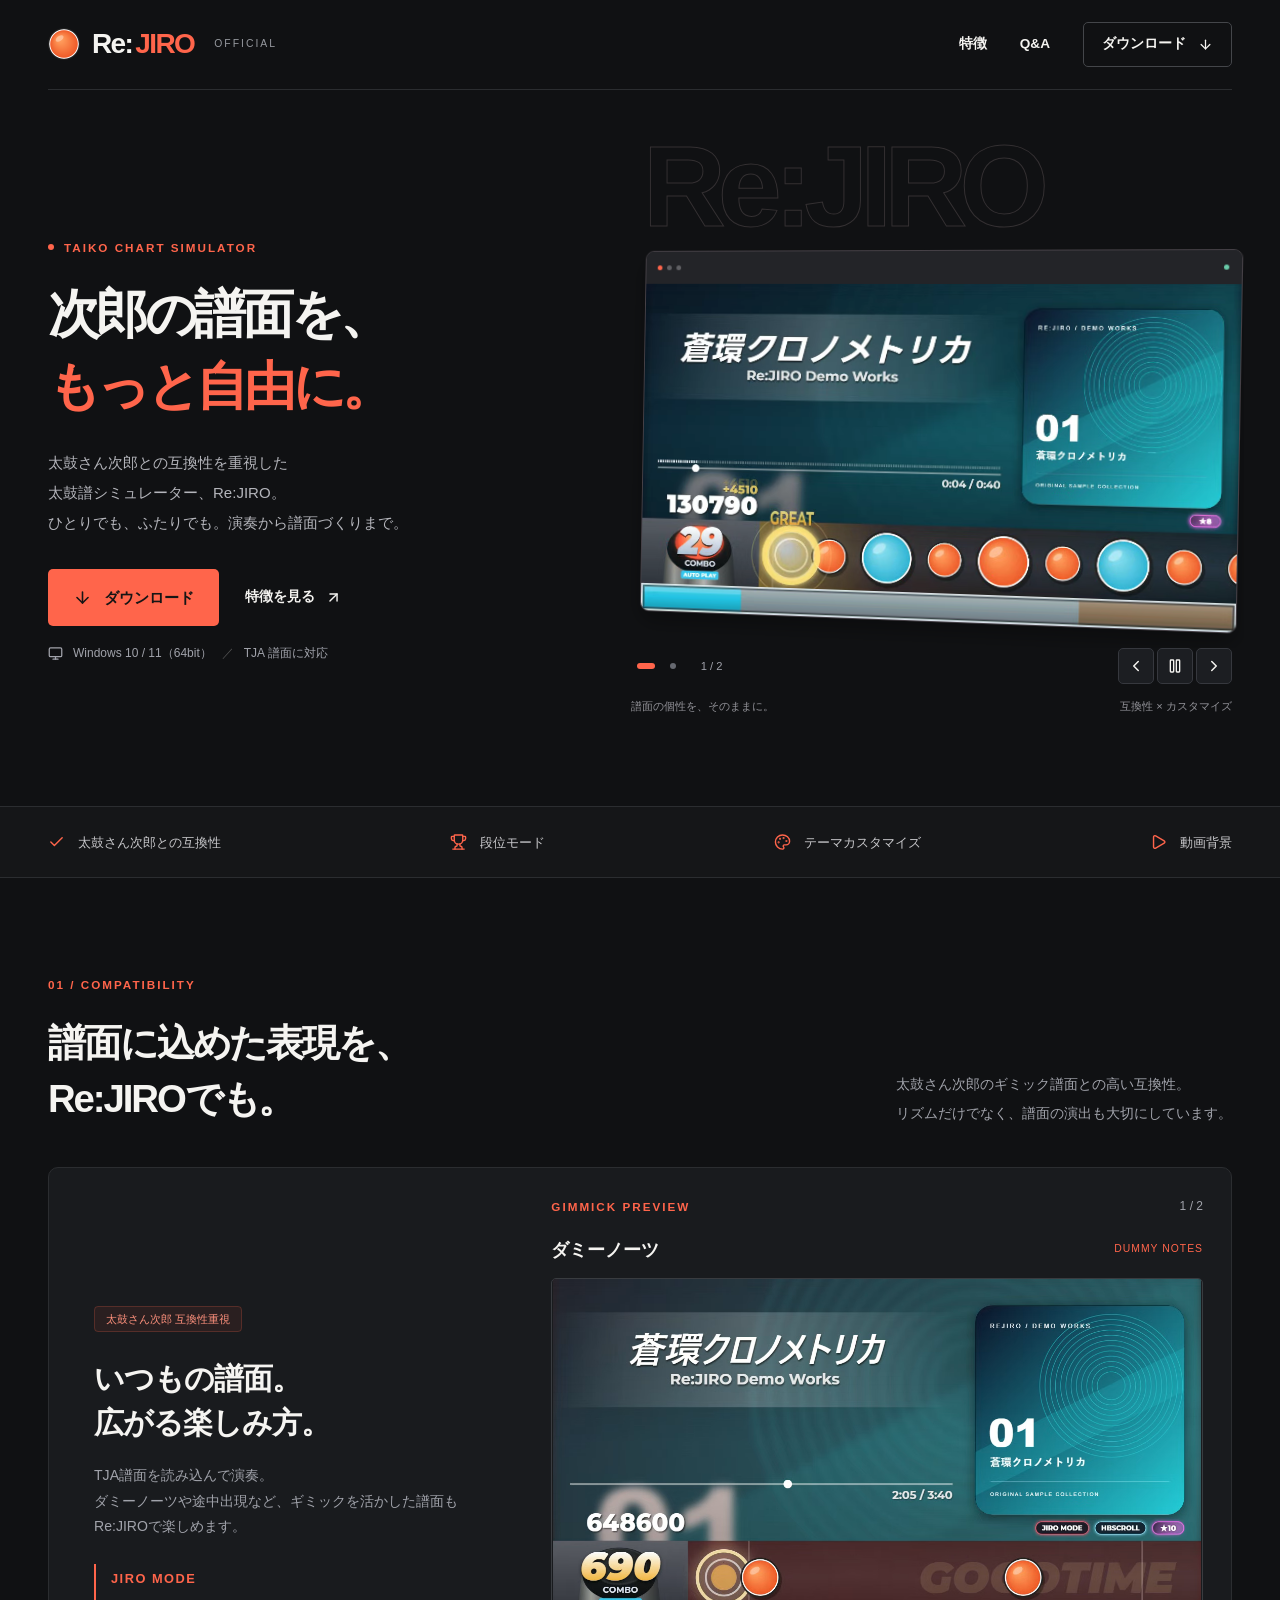
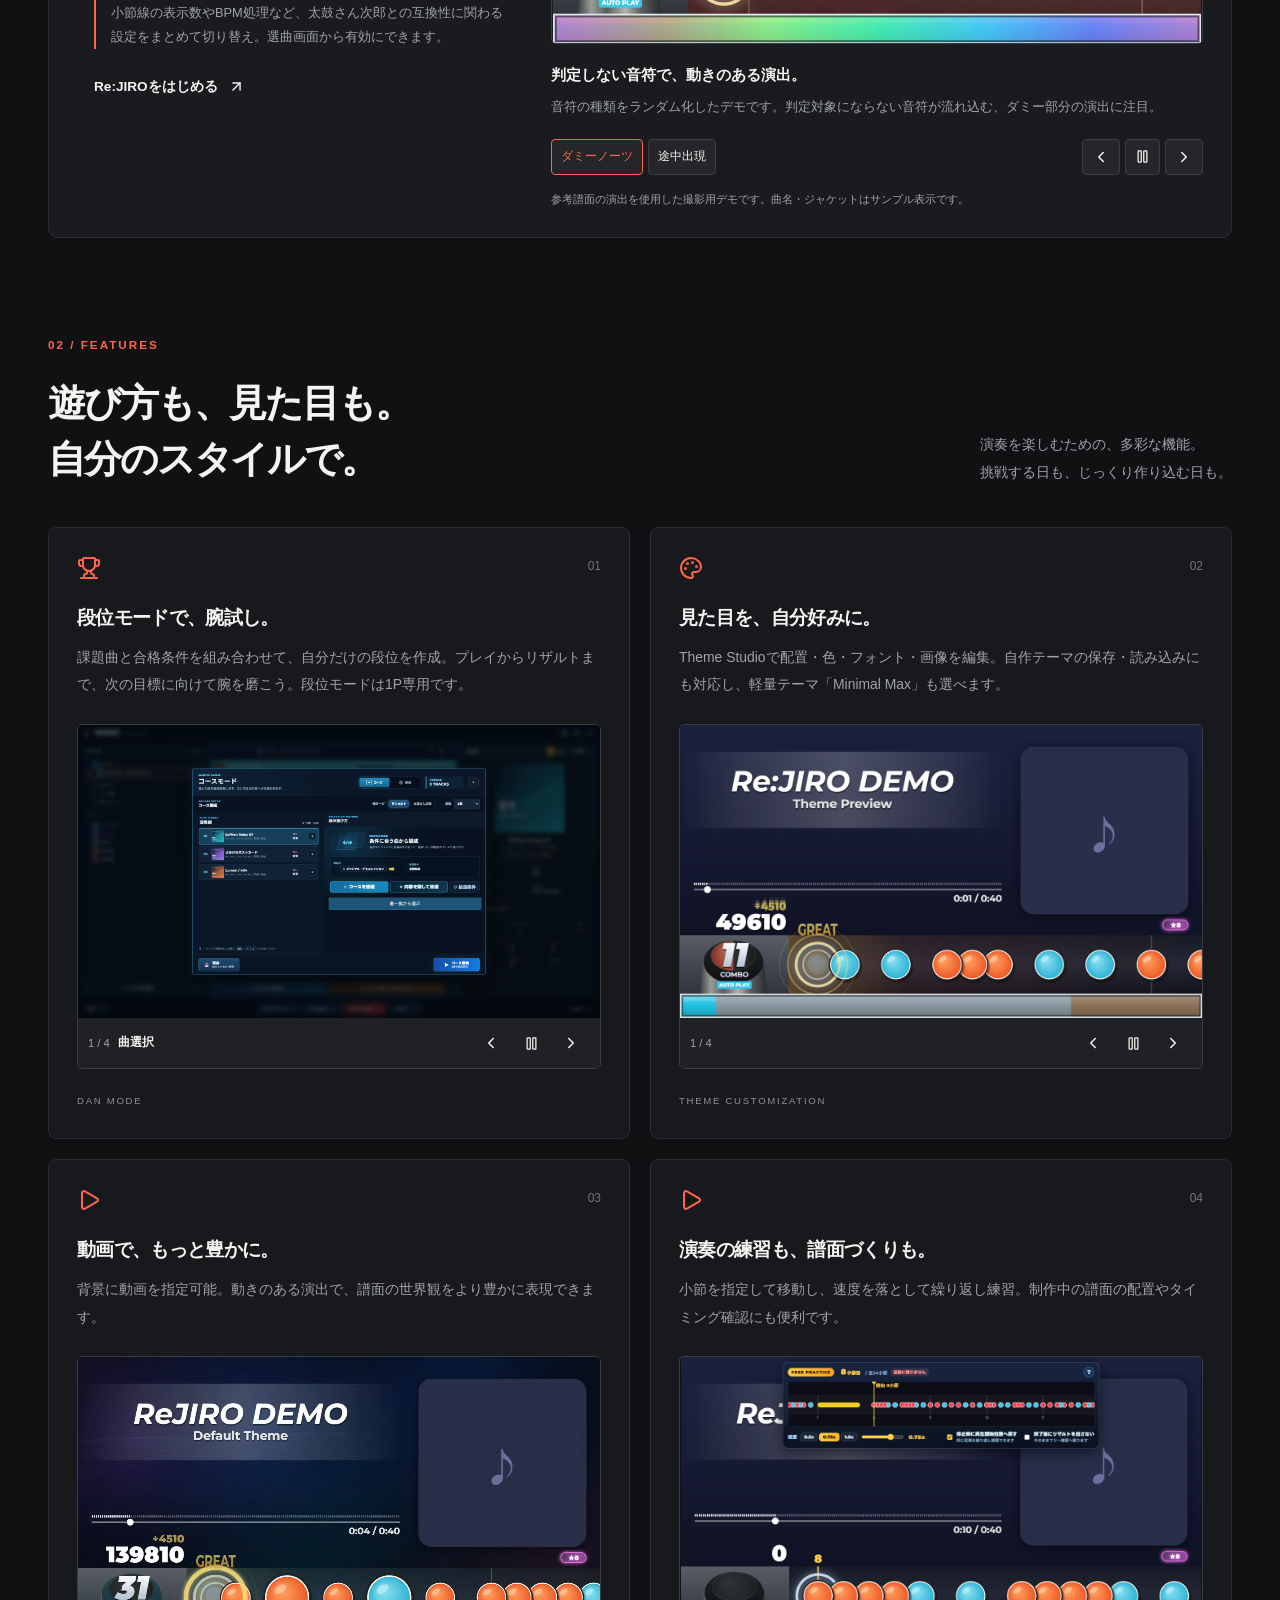
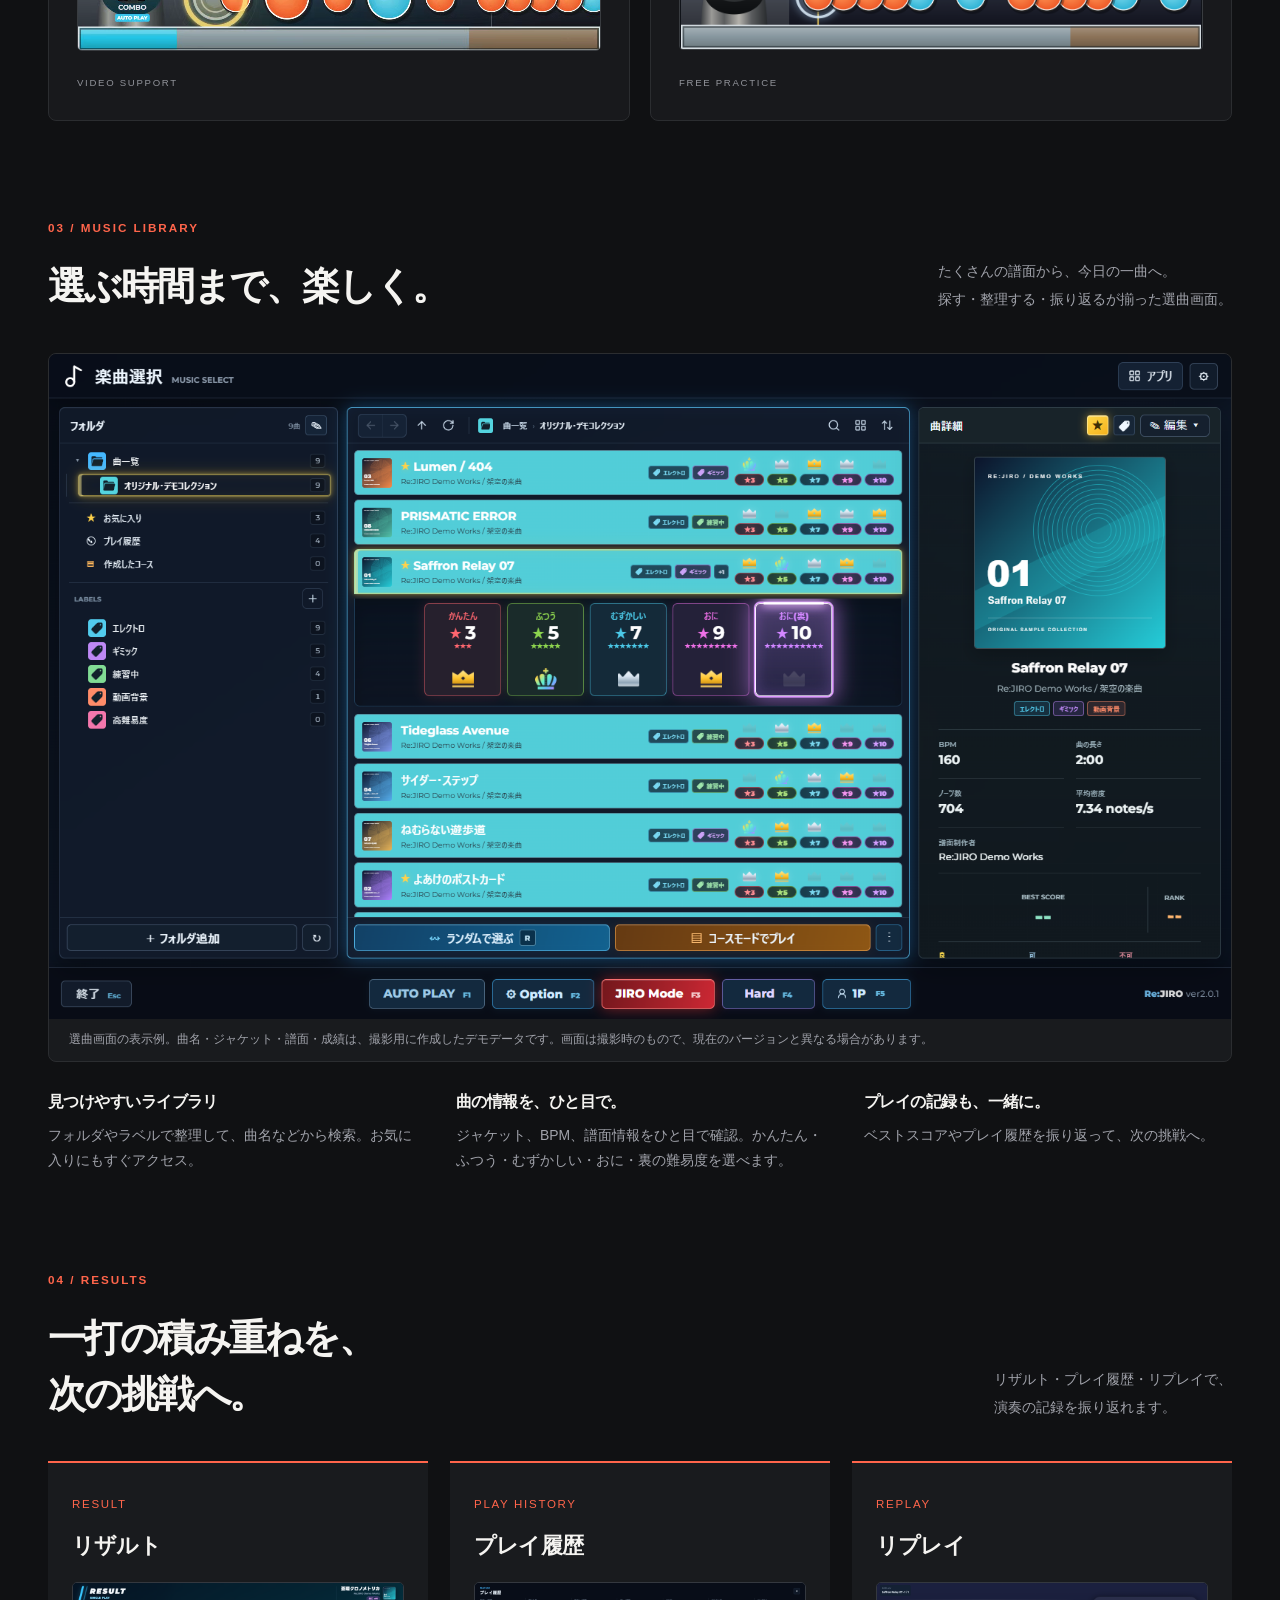
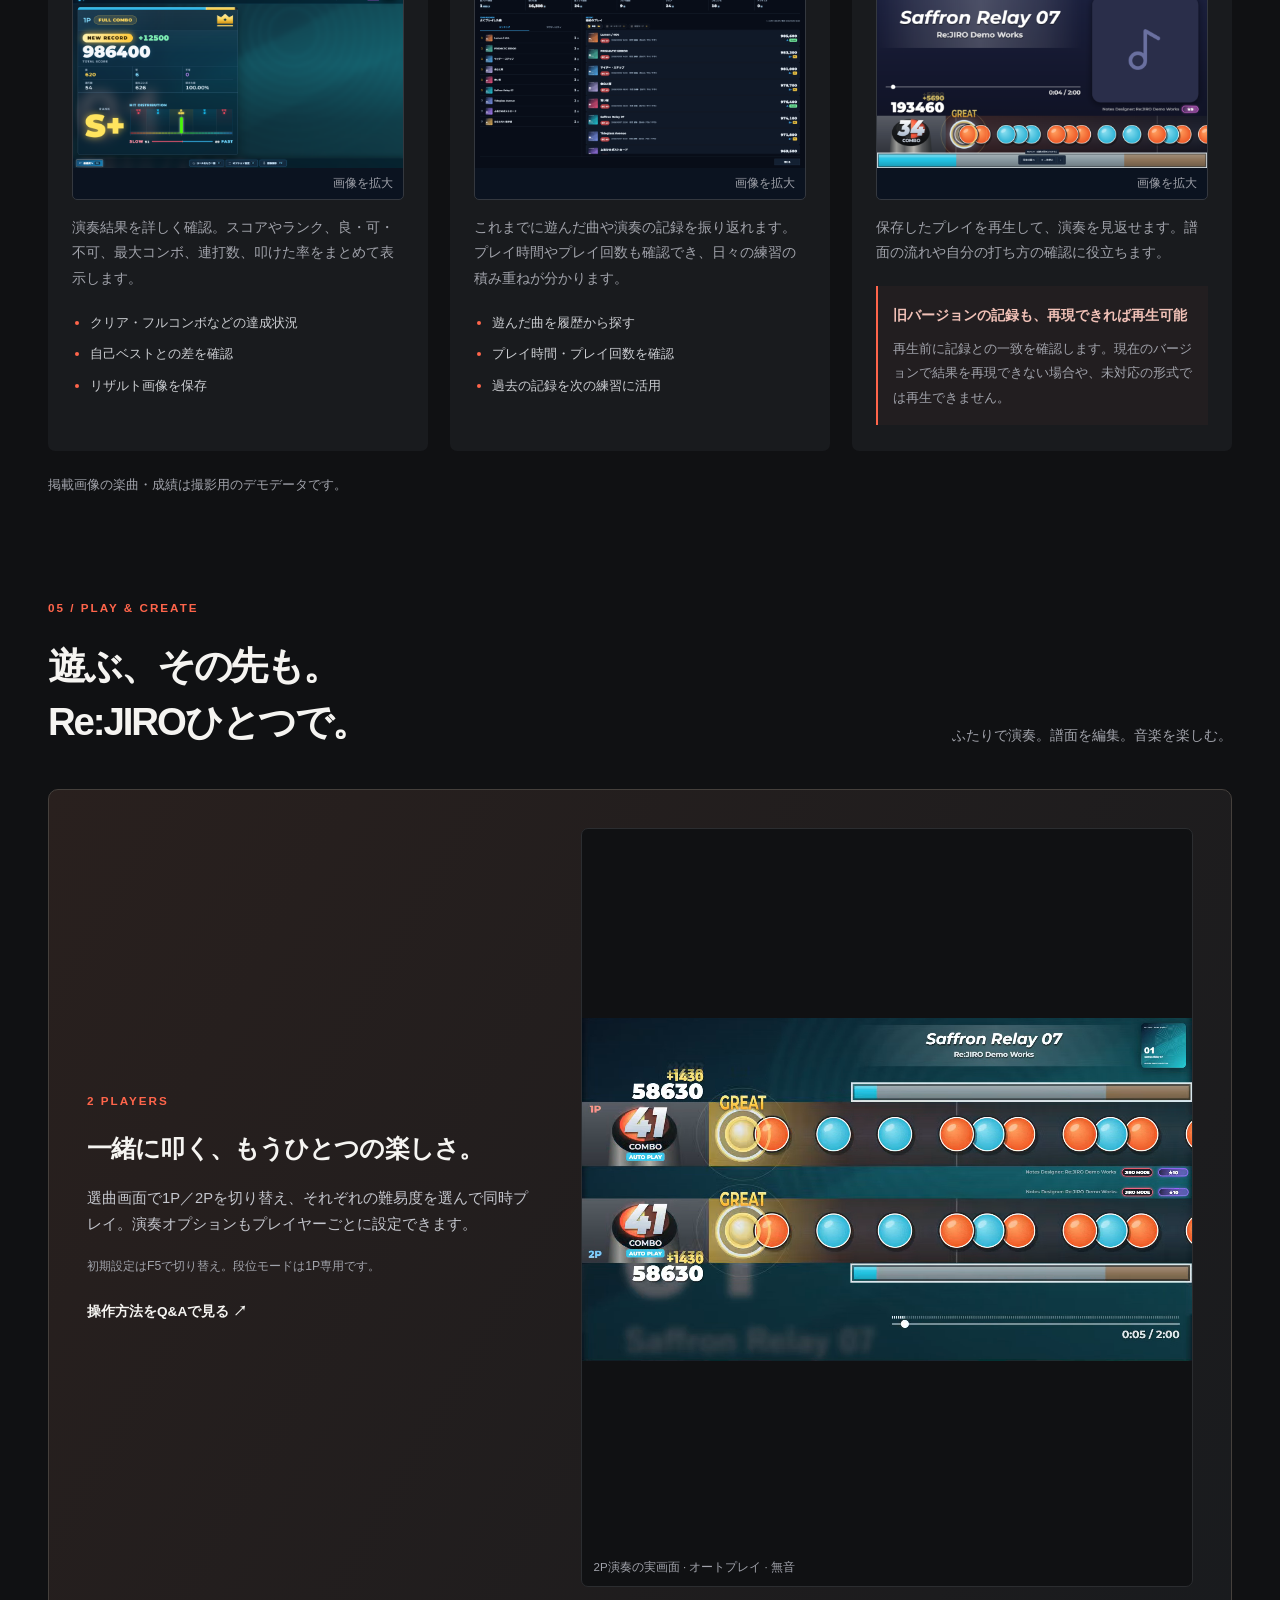
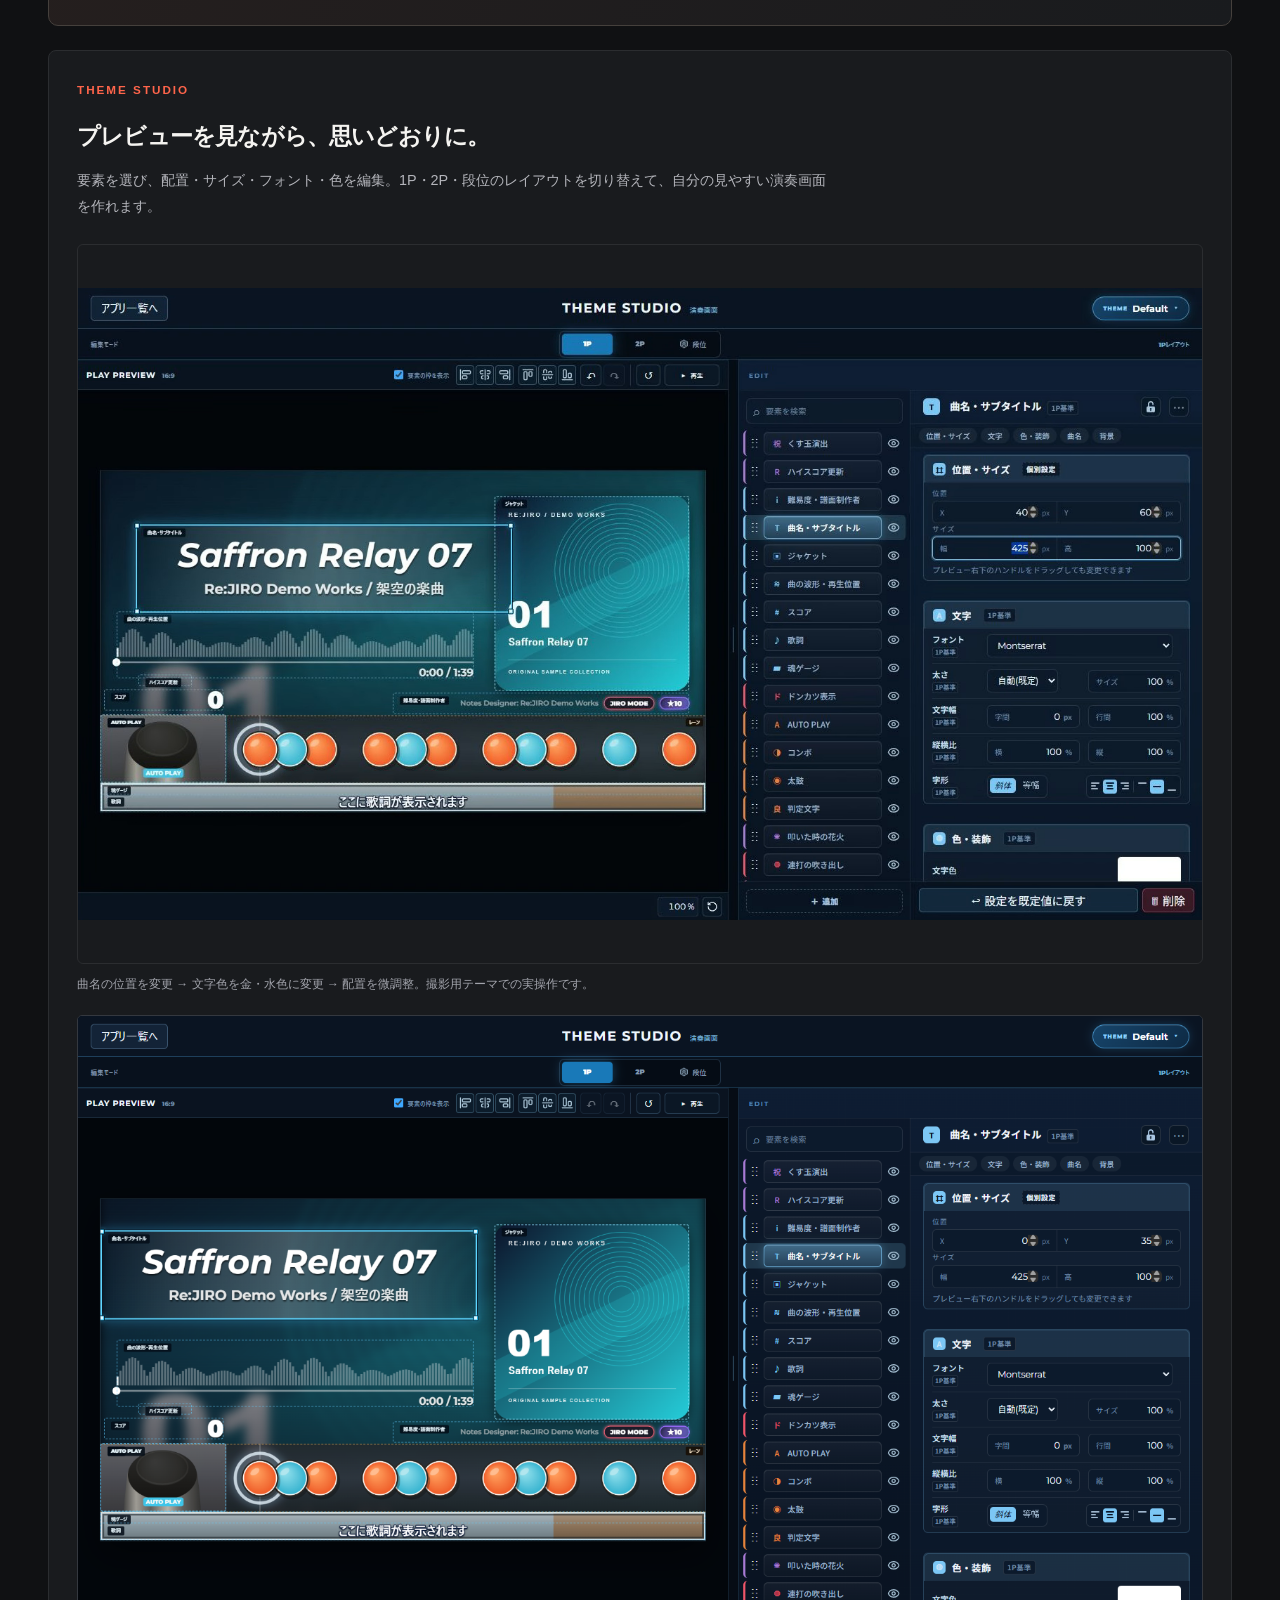
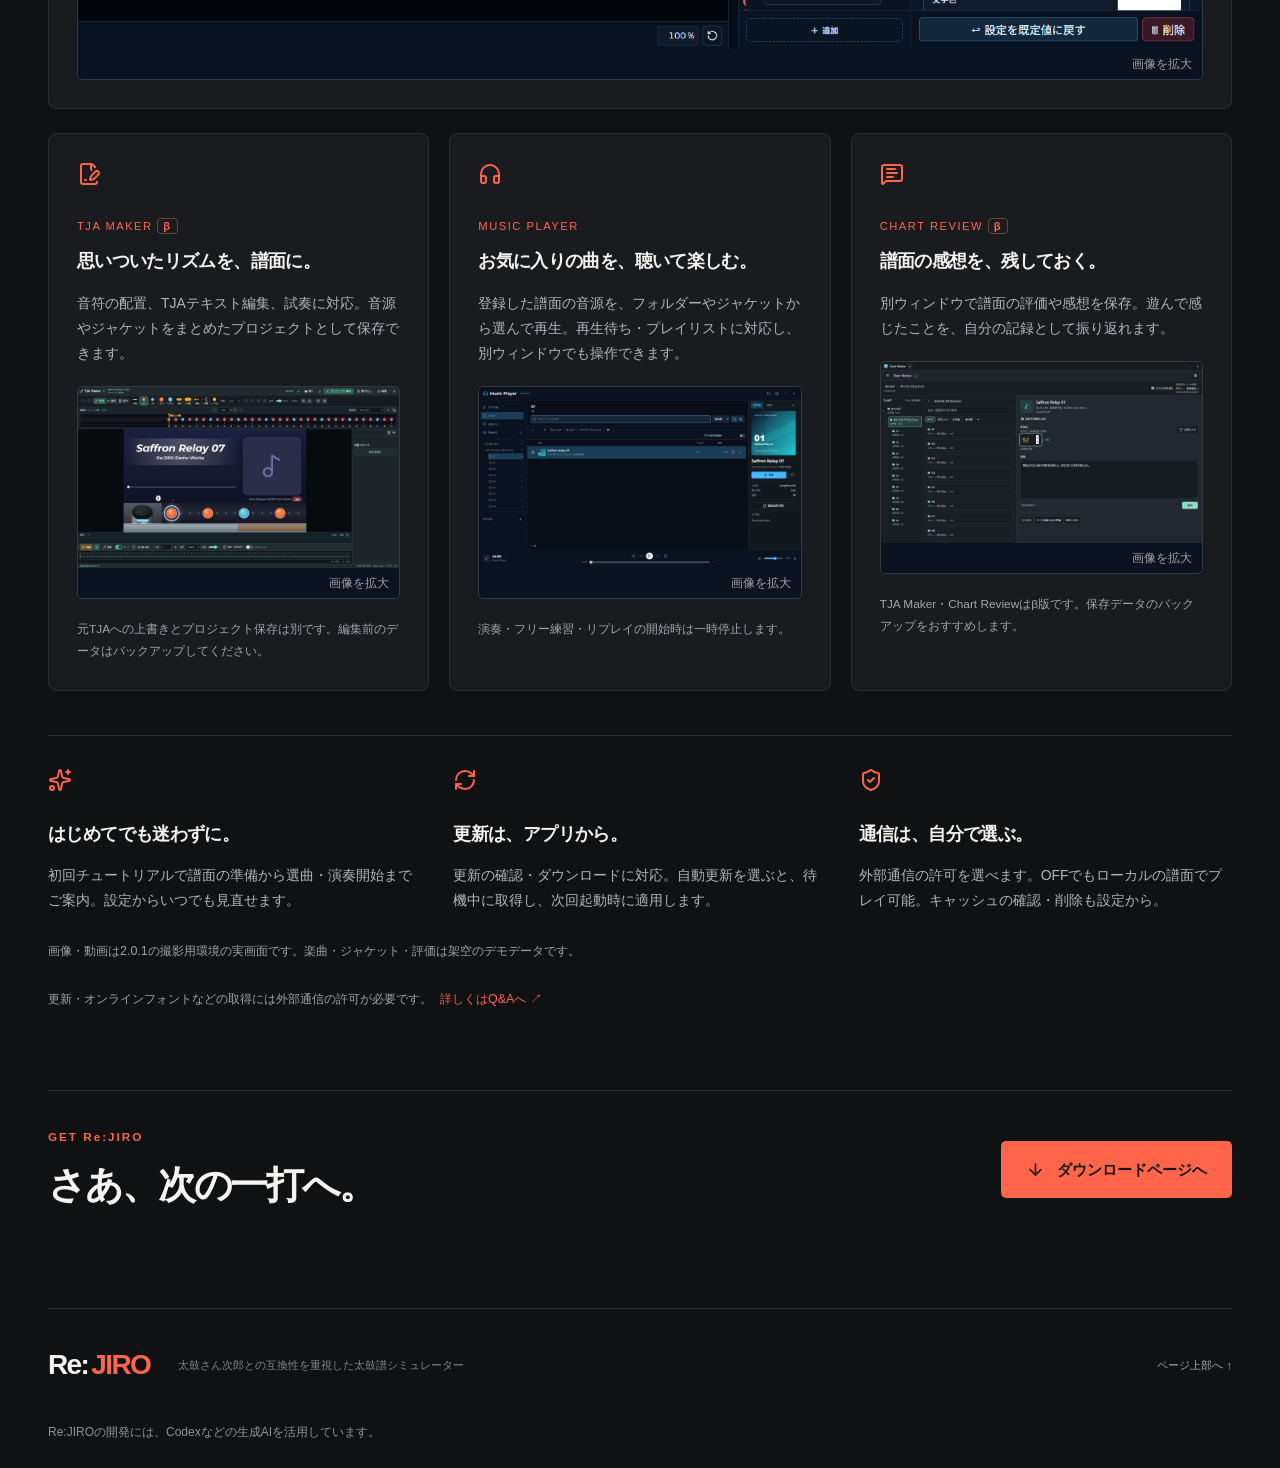
==== commit 3f5e320e: "Publish approved disclaimers and terms change notice" ====
--- a/index.html
+++ b/index.html
@@ -1,2 +1,2 @@
-<!DOCTYPE html><html lang="ja"><head><meta charSet="utf-8"/><meta name="viewport" content="width=device-width, initial-scale=1"/><link rel="preload" href="/assets/icon.png" as="image"/><link rel="stylesheet" href="/_next/static/css/index.OO9LQ6ZX.css" data-rsc-css-href="/_next/static/css/index.OO9LQ6ZX.css" data-precedence="vite-rsc/importer-resources"/><link rel="stylesheet" href="/_next/static/css/page.byYtNt51.css" data-rsc-css-href="/_next/static/css/page.byYtNt51.css" data-precedence="vite-rsc/importer-resources"/><link rel="modulepreload" fetchPriority="low" href="/_next/static/chunks/index-B8kuwV7O.js"/><script src="/_next/static/chunks/rolldown-runtime-C60lm6uB.js" type="module" async=""></script><script src="/_next/static/chunks/framework-D_rUT4EX.js" type="module" async=""></script><link rel="modulepreload" href="/_next/static/chunks/layout-segment-context-CZulhjlX.js" crossorigin=""/><link rel="modulepreload" href="/_next/static/chunks/Icon-COpRllaJ.js" crossorigin=""/><link rel="modulepreload" href="/_next/static/chunks/hero-previews-CQ_Rzbtg.js" crossorigin=""/><link rel="modulepreload" href="/_next/static/chunks/carousel-DRVHPIOn.js" crossorigin=""/><link rel="modulepreload" href="/_next/static/chunks/button-DaXsFBML.js" crossorigin=""/><link rel="modulepreload" href="/_next/static/chunks/createLucideIcon-CyYAvd9g.js" crossorigin=""/><link rel="modulepreload" href="/_next/static/chunks/compatibility-slideshow-1B4d_rm6.js" crossorigin=""/><link rel="modulepreload" href="/_next/static/chunks/gameplay-video-BY3eiBvu.js" crossorigin=""/><link rel="modulepreload" href="/_next/static/chunks/dan-slideshow-BQsc2xdB.js" crossorigin=""/><link rel="modulepreload" href="/_next/static/chunks/theme-slideshow-DqB31ZAM.js" crossorigin=""/><link rel="modulepreload" href="/_next/static/chunks/image-preview-DPKLxYUA.js" crossorigin=""/><link rel="modulepreload" href="/_next/static/chunks/stateAttributesMapping-B_fJNPYc.js" crossorigin=""/><title>Re:JIRO — 次郎の譜面を、もっと自由に。</title><meta name="description" content="太鼓さん次郎との互換性を重視した太鼓譜シミュレーター。ギミック譜面、段位モード、テーマカスタマイズ、動画背景に対応。"/><link rel="icon" href="/assets/icon.png"/><script>Object.assign(((self[Symbol.for("vinext.navigationRuntime")]??={bootstrap:{routeManifest:null},functions:{}}).bootstrap.rsc??={rsc:[]}),{params:{},nav:{"pathname":"/","searchParams":[]}})</script><link rel="modulepreload" href="/_next/static/chunks/index-B8kuwV7O.js" />
-</head><body><a class="skip" href="#main">本文へ移動</a><header class="header"><a class="brand" href="/" aria-label="Re:JIRO トップ"><img src="/assets/icon.png" alt="" width="32" height="32"/>Re:<span>JIRO</span><small>OFFICIAL</small></a><nav aria-label="メインナビゲーション"><a href="/#features">特徴</a><a href="/qa/">Q&amp;A</a><a class="nav-download" href="/download">ダウンロード <svg xmlns="http://www.w3.org/2000/svg" width="15" height="15" viewBox="0 0 24 24" fill="none" stroke="currentColor" stroke-width="2" stroke-linecap="round" stroke-linejoin="round" class="lucide lucide-arrow-down" aria-hidden="true"><path d="M12 5v14"></path><path d="m19 12-7 7-7-7"></path></svg></a></nav></header><main id="main"><section class="hero wrap"><div class="hero-copy"><div class="eyebrow"><span class="live-dot"></span> TAIKO CHART SIMULATOR</div><h1>次郎の譜面を、<br/><em>もっと自由に。</em></h1><p>太鼓さん次郎との互換性を重視した<br class="desktop"/>太鼓譜シミュレーター、Re:JIRO。<br/>ひとりでも、ふたりでも。演奏から譜面づくりまで。</p><div class="hero-actions"><a class="button primary" href="/download"><svg xmlns="http://www.w3.org/2000/svg" width="19" height="19" viewBox="0 0 24 24" fill="none" stroke="currentColor" stroke-width="2" stroke-linecap="round" stroke-linejoin="round" class="lucide lucide-arrow-down" aria-hidden="true"><path d="M12 5v14"></path><path d="m19 12-7 7-7-7"></path></svg>ダウンロード</a><a class="text-link" href="#features">特徴を見る <svg xmlns="http://www.w3.org/2000/svg" width="17" height="17" viewBox="0 0 24 24" fill="none" stroke="currentColor" stroke-width="2" stroke-linecap="round" stroke-linejoin="round" class="lucide lucide-arrow-up-right" aria-hidden="true"><path d="M7 7h10v10"></path><path d="M7 17 17 7"></path></svg></a></div><div class="hero-meta"><svg xmlns="http://www.w3.org/2000/svg" width="15" height="15" viewBox="0 0 24 24" fill="none" stroke="currentColor" stroke-width="2" stroke-linecap="round" stroke-linejoin="round" class="lucide lucide-monitor" aria-hidden="true"><rect width="20" height="14" x="2" y="3" rx="2"></rect><line x1="8" x2="16" y1="21" y2="21"></line><line x1="12" x2="12" y1="17" y2="21"></line></svg> Windows 10 / 11（64bit） <span>／</span> TJA 譜面に対応</div></div><div class="hero-visual"><span class="outline-word" aria-hidden="true">Re:JIRO</span><div class="relative hero-carousel" role="region" aria-roledescription="carousel" data-slot="carousel" aria-label="テーマとジャケットを設定した演奏プレビュー"><div class="overflow-hidden" data-slot="carousel-content"><div class="flex -ml-4 hero-slide-track"><div role="group" aria-roledescription="slide" data-slot="carousel-item" class="min-w-0 shrink-0 grow-0 basis-full pl-4 hero-slide" aria-label="1 / 2 Default"><figure class="screen"><div class="screen-bar"><span><i></i><i></i><i></i></span><span class="screen-dot"></span></div><video src="/assets/hero-default.webm" poster="/assets/hero-default.png" muted="" playsInline="" preload="auto" width="1280" height="720" aria-label="defaultテーマ・ジャケット設定済みの演奏プレビュー（無音）"></video></figure></div><div role="group" aria-roledescription="slide" data-slot="carousel-item" class="min-w-0 shrink-0 grow-0 basis-full pl-4 hero-slide" aria-label="2 / 2 Glass"><figure class="screen"><div class="screen-bar"><span><i></i><i></i><i></i></span><span class="screen-dot"></span></div><video poster="/assets/hero-glass.png" muted="" playsInline="" preload="none" width="1280" height="720" aria-label="glassテーマ・ジャケット設定済みの演奏プレビュー（無音）"></video></figure></div></div></div><div class="hero-preview-controls"><div class="hero-preview-dots"><button type="button" aria-label="Defaultのプレビューを表示" aria-current="true"><span></span></button><button type="button" aria-label="Glassのプレビューを表示"><span></span></button></div><span class="hero-preview-name" aria-live="off"><small>1<!-- --> / <!-- -->2</small></span><div class="hero-preview-buttons"><button type="button" aria-label="前のプレビュー"><svg xmlns="http://www.w3.org/2000/svg" width="18" height="18" viewBox="0 0 24 24" fill="none" stroke="currentColor" stroke-width="2" stroke-linecap="round" stroke-linejoin="round" class="lucide lucide-chevron-left" aria-hidden="true"><path d="m15 18-6-6 6-6"></path></svg></button><button type="button" aria-label="動画と自動切り替えを再生" aria-pressed="true"><svg xmlns="http://www.w3.org/2000/svg" width="16" height="16" viewBox="0 0 24 24" fill="none" stroke="currentColor" stroke-width="2" stroke-linecap="round" stroke-linejoin="round" class="lucide lucide-play" aria-hidden="true"><path d="M5 5a2 2 0 0 1 3.008-1.728l11.997 6.998a2 2 0 0 1 .003 3.458l-12 7A2 2 0 0 1 5 19z"></path></svg></button><button type="button" aria-label="次のプレビュー"><svg xmlns="http://www.w3.org/2000/svg" width="18" height="18" viewBox="0 0 24 24" fill="none" stroke="currentColor" stroke-width="2" stroke-linecap="round" stroke-linejoin="round" class="lucide lucide-chevron-right" aria-hidden="true"><path d="m9 18 6-6-6-6"></path></svg></button></div></div></div><div class="visual-caption"><span>譜面の個性を、そのままに。</span><span>互換性 × カスタマイズ</span></div></div></section><div class="feature-strip"><div class="wrap"><span><svg xmlns="http://www.w3.org/2000/svg" width="24" height="24" viewBox="0 0 24 24" fill="none" stroke="currentColor" stroke-width="2" stroke-linecap="round" stroke-linejoin="round" class="lucide lucide-check" aria-hidden="true"><path d="M20 6 9 17l-5-5"></path></svg>太鼓さん次郎との互換性</span><span><svg xmlns="http://www.w3.org/2000/svg" width="24" height="24" viewBox="0 0 24 24" fill="none" stroke="currentColor" stroke-width="2" stroke-linecap="round" stroke-linejoin="round" class="lucide lucide-trophy" aria-hidden="true"><path d="M10 14.66V17a1 1 0 0 1-1 1 2 2 0 0 0-2 2v2"></path><path d="M14 14.66V17a1 1 0 0 0 1 1 2 2 0 0 1 2 2v2"></path><path d="M17.916 10H19.5A2.5 2.5 0 0 0 22 7.5V5a1 1 0 0 0-1-1h-3"></path><path d="M4 22h16"></path><path d="M6 9a6 6 0 0 0 12 0V3a1 1 0 0 0-1-1H7a1 1 0 0 0-1 1z"></path><path d="M6.084 10H4.5A2.5 2.5 0 0 1 2 7.5V5a1 1 0 0 1 1-1h3"></path></svg>段位モード</span><span><svg xmlns="http://www.w3.org/2000/svg" width="24" height="24" viewBox="0 0 24 24" fill="none" stroke="currentColor" stroke-width="2" stroke-linecap="round" stroke-linejoin="round" class="lucide lucide-palette" aria-hidden="true"><path d="M12 22a1 1 0 0 1 0-20 10 9 0 0 1 10 9 5 5 0 0 1-5 5h-2.25a1.75 1.75 0 0 0-1.4 2.8l.3.4a1.75 1.75 0 0 1-1.4 2.8z"></path><circle cx="13.5" cy="6.5" r=".5" fill="currentColor"></circle><circle cx="17.5" cy="10.5" r=".5" fill="currentColor"></circle><circle cx="6.5" cy="12.5" r=".5" fill="currentColor"></circle><circle cx="8.5" cy="7.5" r=".5" fill="currentColor"></circle></svg>テーマカスタマイズ</span><span><svg xmlns="http://www.w3.org/2000/svg" width="24" height="24" viewBox="0 0 24 24" fill="none" stroke="currentColor" stroke-width="2" stroke-linecap="round" stroke-linejoin="round" class="lucide lucide-play" aria-hidden="true"><path d="M5 5a2 2 0 0 1 3.008-1.728l11.997 6.998a2 2 0 0 1 .003 3.458l-12 7A2 2 0 0 1 5 19z"></path></svg>動画背景</span></div></div><section id="features" class="wrap compatibility"><div class="section-heading"><div><span class="eyebrow">01 / COMPATIBILITY</span><h2>譜面に込めた表現を、<br/>Re:JIROでも。</h2></div><p>太鼓さん次郎のギミック譜面との高い互換性。<br/>リズムだけでなく、譜面の演出も大切にしています。</p></div><div class="compat-panel"><div class="compat-text"><span class="tag">太鼓さん次郎 互換性重視</span><h3>いつもの譜面。<br/>広がる楽しみ方。</h3><p>TJA譜面を読み込んで演奏。<br/>ダミーノーツや途中出現など、ギミックを活かした譜面もRe:JIROで楽しめます。</p><div class="jiro-mode"><strong>JIRO MODE</strong><p>小節線の表示数やBPM処理など、太鼓さん次郎との互換性に関わる設定をまとめて切り替え。選曲画面から有効にできます。</p></div><a class="text-link" href="/download">Re:JIROをはじめる <svg xmlns="http://www.w3.org/2000/svg" width="17" height="17" viewBox="0 0 24 24" fill="none" stroke="currentColor" stroke-width="2" stroke-linecap="round" stroke-linejoin="round" class="lucide lucide-arrow-up-right" aria-hidden="true"><path d="M7 7h10v10"></path><path d="M7 17 17 7"></path></svg></a></div><div class="relative compat-slideshow" role="region" aria-roledescription="carousel" data-slot="carousel" aria-label="ギミック譜面の実演動画"><div class="compat-slide-heading"><span class="eyebrow">GIMMICK PREVIEW</span><span>1<!-- --> / <!-- -->2</span></div><div class="overflow-hidden" data-slot="carousel-content"><div class="flex -ml-4 compat-slide-track"><div role="group" aria-roledescription="slide" data-slot="carousel-item" class="min-w-0 shrink-0 grow-0 basis-full pl-4 compat-slide" aria-label="ダミーノーツ"><figure><figcaption><strong>ダミーノーツ</strong><span>DUMMY NOTES</span></figcaption><video muted="" playsInline="" controls="" preload="metadata" poster="/assets/compat-reference-dummy-20261008.png" width="1280" height="720" aria-label="ダミーノーツの実演。参考譜面の演出を使ったデモ・無音。"><source src="/assets/compat-reference-dummy-20261008.webm" type="video/webm"/>お使いのブラウザでは動画を再生できません。</video><h4>判定しない音符で、動きのある演出。</h4><p>音符の種類をランダム化したデモです。判定対象にならない音符が流れ込む、ダミー部分の演出に注目。</p></figure></div><div role="group" aria-roledescription="slide" data-slot="carousel-item" class="min-w-0 shrink-0 grow-0 basis-full pl-4 compat-slide" aria-label="途中出現"><figure><figcaption><strong>途中出現</strong><span>NOTE APPEARANCE</span></figcaption><video muted="" playsInline="" controls="" preload="metadata" poster="/assets/compat-reference-appearance-20261008.png" width="1280" height="720" aria-label="途中出現の実演。参考譜面の演出を使ったデモ・無音。"><source src="/assets/compat-reference-appearance-20261008.webm" type="video/webm"/>お使いのブラウザでは動画を再生できません。</video><h4>譜面の途中で、音符が出現。</h4><p>音符が途中から現れる瞬間に注目。譜面で指定された出現タイミングと、その前後の動きを再現します。</p></figure></div></div></div><div class="compat-slide-controls"><div><button type="button" class="selected" aria-current="true">ダミーノーツ</button><button type="button" class="">途中出現</button></div><div><button type="button" aria-label="前のギミック"><svg xmlns="http://www.w3.org/2000/svg" width="18" height="18" viewBox="0 0 24 24" fill="none" stroke="currentColor" stroke-width="2" stroke-linecap="round" stroke-linejoin="round" class="lucide lucide-chevron-left" aria-hidden="true"><path d="m15 18-6-6 6-6"></path></svg></button><button type="button" aria-label="実演動画を一時停止" aria-pressed="false"><svg xmlns="http://www.w3.org/2000/svg" width="15" height="15" viewBox="0 0 24 24" fill="none" stroke="currentColor" stroke-width="2" stroke-linecap="round" stroke-linejoin="round" class="lucide lucide-pause" aria-hidden="true"><rect x="14" y="3" width="5" height="18" rx="1"></rect><rect x="5" y="3" width="5" height="18" rx="1"></rect></svg></button><button type="button" aria-label="次のギミック"><svg xmlns="http://www.w3.org/2000/svg" width="18" height="18" viewBox="0 0 24 24" fill="none" stroke="currentColor" stroke-width="2" stroke-linecap="round" stroke-linejoin="round" class="lucide lucide-chevron-right" aria-hidden="true"><path d="m9 18 6-6-6-6"></path></svg></button></div></div><small>参考譜面の演出を使用した撮影用デモです。曲名・ジャケットはサンプル表示です。</small></div></div></section><section class="wrap possibilities"><div class="section-heading"><div><span class="eyebrow">02 / FEATURES</span><h2>遊び方も、見た目も。<br/>自分のスタイルで。</h2></div><p>演奏を楽しむための、多彩な機能。<br/>挑戦する日も、じっくり作り込む日も。</p></div><div class="cards"><article><div class="card-top"><svg xmlns="http://www.w3.org/2000/svg" width="24" height="24" viewBox="0 0 24 24" fill="none" stroke="currentColor" stroke-width="2" stroke-linecap="round" stroke-linejoin="round" class="lucide lucide-trophy" aria-hidden="true"><path d="M10 14.66V17a1 1 0 0 1-1 1 2 2 0 0 0-2 2v2"></path><path d="M14 14.66V17a1 1 0 0 0 1 1 2 2 0 0 1 2 2v2"></path><path d="M17.916 10H19.5A2.5 2.5 0 0 0 22 7.5V5a1 1 0 0 0-1-1h-3"></path><path d="M4 22h16"></path><path d="M6 9a6 6 0 0 0 12 0V3a1 1 0 0 0-1-1H7a1 1 0 0 0-1 1z"></path><path d="M6.084 10H4.5A2.5 2.5 0 0 1 2 7.5V5a1 1 0 0 1 1-1h3"></path></svg><span>01</span></div><h3>段位モードで、腕試し。</h3><p>課題曲と合格条件を組み合わせて、自分だけの段位を作成。プレイからリザルトまで、次の目標に向けて腕を磨こう。段位モードは1P専用です。</p><div class="relative dan-slideshow" role="region" aria-roledescription="carousel" data-slot="carousel" aria-label="段位モードの曲選択からリザルトまで"><div class="overflow-hidden" data-slot="carousel-content"><div class="flex -ml-4 dan-slide-track"><div role="group" aria-roledescription="slide" data-slot="carousel-item" class="min-w-0 shrink-0 grow-0 basis-full pl-4 dan-slide" aria-label="曲選択"><img src="/assets/dan-select-20261008.png" alt="Re:JIROの曲選択画面（架空のデモ段位）" width="1920" height="1080" loading="eager"/></div><div role="group" aria-roledescription="slide" data-slot="carousel-item" class="min-w-0 shrink-0 grow-0 basis-full pl-4 dan-slide" aria-label="段位条件の作成"><img src="/assets/dan-conditions-20261008.png" alt="Re:JIROの段位条件の作成画面（架空のデモ段位）" width="1920" height="1080" loading="lazy"/></div><div role="group" aria-roledescription="slide" data-slot="carousel-item" class="min-w-0 shrink-0 grow-0 basis-full pl-4 dan-slide" aria-label="段位モードでプレイ"><video muted="" playsInline="" controls="" preload="metadata" poster="/assets/dan-play-20261008.png" width="1280" height="720" aria-label="架空の3曲を使った段位モードの実プレイ（AUTO PLAY・無音）"><source src="/assets/dan-play-20261008.webm" type="video/webm"/>お使いのブラウザでは動画を再生できません。</video></div><div role="group" aria-roledescription="slide" data-slot="carousel-item" class="min-w-0 shrink-0 grow-0 basis-full pl-4 dan-slide" aria-label="リザルト"><img src="/assets/dan-result-20261008.png" alt="Re:JIROのリザルト画面（架空のデモ段位）" width="1920" height="1080" loading="lazy"/></div></div></div><div class="theme-slide-controls dan-slide-controls"><span aria-live="off"><small>1<!-- --> / <!-- -->4</small><strong>曲選択</strong></span><div><button type="button" aria-label="前の段位画面"><svg xmlns="http://www.w3.org/2000/svg" width="18" height="18" viewBox="0 0 24 24" fill="none" stroke="currentColor" stroke-width="2" stroke-linecap="round" stroke-linejoin="round" class="lucide lucide-chevron-left" aria-hidden="true"><path d="m15 18-6-6 6-6"></path></svg></button><button type="button" aria-label="段位スライドを一時停止" aria-pressed="false" disabled=""><svg xmlns="http://www.w3.org/2000/svg" width="15" height="15" viewBox="0 0 24 24" fill="none" stroke="currentColor" stroke-width="2" stroke-linecap="round" stroke-linejoin="round" class="lucide lucide-play" aria-hidden="true"><path d="M5 5a2 2 0 0 1 3.008-1.728l11.997 6.998a2 2 0 0 1 .003 3.458l-12 7A2 2 0 0 1 5 19z"></path></svg></button><button type="button" aria-label="次の段位画面"><svg xmlns="http://www.w3.org/2000/svg" width="18" height="18" viewBox="0 0 24 24" fill="none" stroke="currentColor" stroke-width="2" stroke-linecap="round" stroke-linejoin="round" class="lucide lucide-chevron-right" aria-hidden="true"><path d="m9 18 6-6-6-6"></path></svg></button></div></div></div><span class="card-label">DAN MODE</span></article><article><div class="card-top"><svg xmlns="http://www.w3.org/2000/svg" width="24" height="24" viewBox="0 0 24 24" fill="none" stroke="currentColor" stroke-width="2" stroke-linecap="round" stroke-linejoin="round" class="lucide lucide-palette" aria-hidden="true"><path d="M12 22a1 1 0 0 1 0-20 10 9 0 0 1 10 9 5 5 0 0 1-5 5h-2.25a1.75 1.75 0 0 0-1.4 2.8l.3.4a1.75 1.75 0 0 1-1.4 2.8z"></path><circle cx="13.5" cy="6.5" r=".5" fill="currentColor"></circle><circle cx="17.5" cy="10.5" r=".5" fill="currentColor"></circle><circle cx="6.5" cy="12.5" r=".5" fill="currentColor"></circle><circle cx="8.5" cy="7.5" r=".5" fill="currentColor"></circle></svg><span>02</span></div><h3>見た目を、自分好みに。</h3><p>Theme Studioで配置・色・フォント・画像を編集。自作テーマの保存・読み込みにも対応し、軽量テーマ「Minimal Max」も選べます。</p><div class="relative theme-carousel" role="region" aria-roledescription="carousel" data-slot="carousel" aria-label="Re:JIROのテーマ別演奏画面"><div class="overflow-hidden" data-slot="carousel-content"><div class="flex -ml-4 theme-slide-track"><div role="group" aria-roledescription="slide" data-slot="carousel-item" class="min-w-0 shrink-0 grow-0 basis-full pl-4 theme-slide" aria-label="1 / 4 Default"><img src="/assets/theme-default.png" alt="DefaultテーマでのRe:JIROの実際の演奏画面" width="1280" height="720" loading="eager"/></div><div role="group" aria-roledescription="slide" data-slot="carousel-item" class="min-w-0 shrink-0 grow-0 basis-full pl-4 theme-slide" aria-label="2 / 4 Minimal"><img src="/assets/theme-minimal.png" alt="MinimalテーマでのRe:JIROの実際の演奏画面" width="1280" height="720" loading="lazy"/></div><div role="group" aria-roledescription="slide" data-slot="carousel-item" class="min-w-0 shrink-0 grow-0 basis-full pl-4 theme-slide" aria-label="3 / 4 Terminal"><img src="/assets/theme-terminal.png" alt="TerminalテーマでのRe:JIROの実際の演奏画面" width="1280" height="720" loading="lazy"/></div><div role="group" aria-roledescription="slide" data-slot="carousel-item" class="min-w-0 shrink-0 grow-0 basis-full pl-4 theme-slide" aria-label="4 / 4 Glass"><img src="/assets/theme-glass.png" alt="GlassテーマでのRe:JIROの実際の演奏画面" width="1280" height="720" loading="lazy"/></div></div></div><div class="theme-slide-controls"><span aria-live="off"><small>1<!-- --> / <!-- -->4</small></span><div><button type="button" aria-label="前のテーマ"><svg xmlns="http://www.w3.org/2000/svg" width="18" height="18" viewBox="0 0 24 24" fill="none" stroke="currentColor" stroke-width="2" stroke-linecap="round" stroke-linejoin="round" class="lucide lucide-chevron-left" aria-hidden="true"><path d="m15 18-6-6 6-6"></path></svg></button><button type="button" aria-label="自動切り替えを一時停止" aria-pressed="false" disabled=""><svg xmlns="http://www.w3.org/2000/svg" width="15" height="15" viewBox="0 0 24 24" fill="none" stroke="currentColor" stroke-width="2" stroke-linecap="round" stroke-linejoin="round" class="lucide lucide-play" aria-hidden="true"><path d="M5 5a2 2 0 0 1 3.008-1.728l11.997 6.998a2 2 0 0 1 .003 3.458l-12 7A2 2 0 0 1 5 19z"></path></svg></button><button type="button" aria-label="次のテーマ"><svg xmlns="http://www.w3.org/2000/svg" width="18" height="18" viewBox="0 0 24 24" fill="none" stroke="currentColor" stroke-width="2" stroke-linecap="round" stroke-linejoin="round" class="lucide lucide-chevron-right" aria-hidden="true"><path d="m9 18 6-6-6-6"></path></svg></button></div></div></div><span class="card-label">THEME CUSTOMIZATION</span></article><article><div class="card-top"><svg xmlns="http://www.w3.org/2000/svg" width="24" height="24" viewBox="0 0 24 24" fill="none" stroke="currentColor" stroke-width="2" stroke-linecap="round" stroke-linejoin="round" class="lucide lucide-play" aria-hidden="true"><path d="M5 5a2 2 0 0 1 3.008-1.728l11.997 6.998a2 2 0 0 1 .003 3.458l-12 7A2 2 0 0 1 5 19z"></path></svg><span>03</span></div><h3>動画で、もっと豊かに。</h3><p>背景に動画を指定可能。動きのある演出で、譜面の世界観をより豊かに表現できます。</p><div class="background-demo"><video muted="" loop="" playsInline="" controls="" preload="metadata" poster="/assets/background-poster.png" width="1280" height="720" aria-label="オリジナルのサンプル動画を背景に設定したRe:JIROの実演。無音、8秒。"><source src="/assets/background-play.webm" type="video/webm"/>お使いのブラウザでは動画を再生できません。</video></div><span class="card-label">VIDEO SUPPORT</span></article><article><div class="card-top"><svg xmlns="http://www.w3.org/2000/svg" width="24" height="24" viewBox="0 0 24 24" fill="none" stroke="currentColor" stroke-width="2" stroke-linecap="round" stroke-linejoin="round" class="lucide lucide-play" aria-hidden="true"><path d="M5 5a2 2 0 0 1 3.008-1.728l11.997 6.998a2 2 0 0 1 .003 3.458l-12 7A2 2 0 0 1 5 19z"></path></svg><span>04</span></div><h3>演奏の練習も、譜面づくりも。</h3><p>小節を指定して移動し、速度を落として繰り返し練習。制作中の譜面の配置やタイミング確認にも便利です。</p><img class="card-image" src="/assets/free-practice.png" alt="フリー練習の実画面。8小節目・0.75倍速・開始位置へ戻す設定。" width="1280" height="720" loading="lazy"/><span class="card-label">FREE PRACTICE</span></article></div></section><section class="wrap music-library"><div class="section-heading"><div><span class="eyebrow">03 / MUSIC LIBRARY</span><h2>選ぶ時間まで、楽しく。</h2></div><p>たくさんの譜面から、今日の一曲へ。<br/>探す・整理する・振り返るが揃った選曲画面。</p></div><figure class="library-screen"><img src="/assets/song-select-201.png" alt="Re:JIROの選曲画面。左にフォルダ・お気に入り・プレイ履歴、中央に曲一覧、右に曲詳細が表示されている。" width="1600" height="900" loading="lazy"/><figcaption>選曲画面の表示例。曲名・ジャケット・譜面・成績は、撮影用に作成したデモデータです。画面は撮影時のもので、現在のバージョンと異なる場合があります。</figcaption></figure><div class="library-features"><div><h3>見つけやすいライブラリ</h3><p>フォルダやラベルで整理して、曲名などから検索。お気に入りにもすぐアクセス。</p></div><div><h3>曲の情報を、ひと目で。</h3><p>ジャケット、BPM、譜面情報をひと目で確認。かんたん・ふつう・むずかしい・おに・裏の難易度を選べます。</p></div><div><h3>プレイの記録も、一緒に。</h3><p>ベストスコアやプレイ履歴を振り返って、次の挑戦へ。</p></div></div></section><section id="results" class="wrap results-section"><div class="section-heading"><div><span class="eyebrow">04 / RESULTS</span><h2>一打の積み重ねを、<br/>次の挑戦へ。</h2></div><p>リザルト・プレイ履歴・リプレイで、<br/>演奏の記録を振り返れます。</p></div><div class="result-types result-overview"><article><span class="result-mode">RESULT</span><h3>リザルト</h3><button type="button" tabindex="0" data-base-ui-click-trigger="" id="base-ui-_R_ur6di_" aria-haspopup="dialog" aria-expanded="false" data-slot="dialog-trigger" aria-label="リザルトのスクリーンショットを拡大" class="result-screenshot"><img src="/assets/result-single.png" alt="Re:JIROのリザルト画面（架空のデモ成績）" width="1920" height="1080" loading="lazy"/><span>画像を拡大</span></button><p>演奏結果を詳しく確認。スコアやランク、良・可・不可、最大コンボ、連打数、叩けた率をまとめて表示します。</p><ul><li>クリア・フルコンボなどの達成状況</li><li>自己ベストとの差を確認</li><li>リザルト画像を保存</li></ul></article><article><span class="result-mode">PLAY HISTORY</span><h3>プレイ履歴</h3><button type="button" tabindex="0" data-base-ui-click-trigger="" id="base-ui-_R_ut6di_" aria-haspopup="dialog" aria-expanded="false" data-slot="dialog-trigger" aria-label="プレイ履歴のスクリーンショットを拡大" class="result-screenshot"><img src="/assets/play-history-20261008.png" alt="Re:JIROのプレイ履歴画面。プレイ統計、よくプレイした曲、最近の成績を表示（デモデータ）。" width="1920" height="1080" loading="lazy"/><span>画像を拡大</span></button><p>これまでに遊んだ曲や演奏の記録を振り返れます。プレイ時間やプレイ回数も確認でき、日々の練習の積み重ねが分かります。</p><ul><li>遊んだ曲を履歴から探す</li><li>プレイ時間・プレイ回数を確認</li><li>過去の記録を次の練習に活用</li></ul></article><article><span class="result-mode">REPLAY</span><h3>リプレイ</h3><button type="button" tabindex="0" data-base-ui-click-trigger="" id="base-ui-_R_uv6di_" aria-haspopup="dialog" aria-expanded="false" data-slot="dialog-trigger" aria-label="リプレイのスクリーンショットを拡大" class="result-screenshot"><img src="/assets/replay-playback-20261008.png" alt="Re:JIROで保存した演奏を再生しているリプレイ画面。音符・コンボ・再生操作を表示（架空譜面のデモ）。" width="1920" height="1080" loading="lazy"/><span>画像を拡大</span></button><p>保存したプレイを再生して、演奏を見返せます。譜面の流れや自分の打ち方の確認に役立ちます。</p><div class="replay-version-note"><strong>旧バージョンの記録も、再現できれば再生可能</strong><p>再生前に記録との一致を確認します。現在のバージョンで結果を再現できない場合や、未対応の形式では再生できません。</p></div></article></div><p class="result-save-note">掲載画像の楽曲・成績は撮影用のデモデータです。</p></section><section class="wrap current-features" id="apps"><div class="section-heading"><div><span class="eyebrow">05 / PLAY &amp; CREATE</span><h2>遊ぶ、その先も。<br/>Re:JIROひとつで。</h2></div><p>ふたりで演奏。譜面を編集。音楽を楽しむ。</p></div><article class="two-player-feature"><div><span class="eyebrow">2 PLAYERS</span><h3>一緒に叩く、もうひとつの楽しさ。</h3><p>選曲画面で1P／2Pを切り替え、それぞれの難易度を選んで同時プレイ。演奏オプションもプレイヤーごとに設定できます。</p><small>初期設定はF5で切り替え。段位モードは1P専用です。</small><a class="text-link" href="/qa/#category-1">操作方法をQ&amp;Aで見る ↗</a></div><div class="two-player-media"><video muted="" loop="" playsInline="" controls="" preload="metadata" poster="/assets/two-player-201.png" width="1280" height="720" aria-label="Re:JIRO 2.0.1の2P演奏画面。架空のデモ譜面を両プレイヤーでオート演奏する8秒の無音動画。"><source src="/assets/two-player-201.webm" type="video/webm"/>お使いのブラウザでは動画を再生できません。</video><span>2P演奏の実画面 · オートプレイ · 無音</span></div></article><article class="studio-feature"><div><span class="eyebrow">THEME STUDIO</span><h3>プレビューを見ながら、思いどおりに。</h3><p>要素を選び、配置・サイズ・フォント・色を編集。1P・2P・段位のレイアウトを切り替えて、自分の見やすい演奏画面を作れます。</p></div><div class="studio-edit-video"><video muted="" loop="" playsInline="" controls="" preload="metadata" poster="/assets/theme-studio-edit-poster.png" width="1280" height="720" aria-label="Theme Studioで曲名のX・Y位置を変更し、文字色を白から金、水色へ変える実操作の録画。無音。"><source src="/assets/theme-studio-edit.webm" type="video/webm"/>お使いのブラウザでは動画を再生できません。</video><p>曲名の位置を変更 → 文字色を金・水色に変更 → 配置を微調整。撮影用テーマでの実操作です。</p></div><button type="button" tabindex="0" data-base-ui-click-trigger="" id="base-ui-_R_vn7di_" aria-haspopup="dialog" aria-expanded="false" data-slot="dialog-trigger" aria-label="Theme Studioの編集画面のスクリーンショットを拡大" class="result-screenshot"><img src="/assets/theme-studio-201.png" alt="Re:JIRO 2.0.1のTheme Studio。左に演奏プレビュー、右に要素一覧と位置・文字・色の編集設定を表示" width="1920" height="1080" loading="lazy"/><span>画像を拡大</span></button></article><div class="app-feature-grid"><article><svg xmlns="http://www.w3.org/2000/svg" width="24" height="24" viewBox="0 0 24 24" fill="none" stroke="currentColor" stroke-width="2" stroke-linecap="round" stroke-linejoin="round" class="lucide lucide-file-pen-line" aria-hidden="true"><path d="M14.364 13.634a2 2 0 0 0-.506.854l-.837 2.87a.5.5 0 0 0 .62.62l2.87-.837a2 2 0 0 0 .854-.506l4.013-4.009a1 1 0 0 0-3.004-3.004z"></path><path d="M14.487 7.858A1 1 0 0 1 14 7V2"></path><path d="M20 19.645V20a2 2 0 0 1-2 2H6a2 2 0 0 1-2-2V4a2 2 0 0 1 2-2h8a2.4 2.4 0 0 1 1.704.706l2.516 2.516"></path><path d="M8 18h1"></path></svg><span class="app-feature-tag">TJA MAKER <b>β</b></span><h3>思いついたリズムを、譜面に。</h3><p>音符の配置、TJAテキスト編集、試奏に対応。音源やジャケットをまとめたプロジェクトとして保存できます。</p><button type="button" tabindex="0" data-base-ui-click-trigger="" id="base-ui-_R_7qp7di_" aria-haspopup="dialog" aria-expanded="false" data-slot="dialog-trigger" aria-label="TJA Maker βのスクリーンショットを拡大" class="result-screenshot"><img src="/assets/tja-maker-201.png" alt="Re:JIRO 2.0.1のTJA Maker。架空譜面の音符配置と試奏プレビュー" width="1920" height="1080" loading="lazy"/><span>画像を拡大</span></button><small>元TJAへの上書きとプロジェクト保存は別です。編集前のデータはバックアップしてください。</small></article><article><svg xmlns="http://www.w3.org/2000/svg" width="24" height="24" viewBox="0 0 24 24" fill="none" stroke="currentColor" stroke-width="2" stroke-linecap="round" stroke-linejoin="round" class="lucide lucide-headphones" aria-hidden="true"><path d="M3 14h3a2 2 0 0 1 2 2v3a2 2 0 0 1-2 2H5a2 2 0 0 1-2-2v-7a9 9 0 0 1 18 0v7a2 2 0 0 1-2 2h-1a2 2 0 0 1-2-2v-3a2 2 0 0 1 2-2h3"></path></svg><span class="app-feature-tag">MUSIC PLAYER</span><h3>お気に入りの曲を、聴いて楽しむ。</h3><p>登録した譜面の音源を、フォルダーやジャケットから選んで再生。再生待ち・プレイリストに対応し、別ウィンドウでも操作できます。</p><button type="button" tabindex="0" data-base-ui-click-trigger="" id="base-ui-_R_7r97di_" aria-haspopup="dialog" aria-expanded="false" data-slot="dialog-trigger" aria-label="Music Playerのスクリーンショットを拡大" class="result-screenshot"><img src="/assets/music-player-201.png" alt="Re:JIRO 2.0.1のMusic Player。架空の曲のジャケットと再生操作" width="1920" height="1080" loading="lazy"/><span>画像を拡大</span></button><small>演奏・フリー練習・リプレイの開始時は一時停止します。</small></article><article><svg xmlns="http://www.w3.org/2000/svg" width="24" height="24" viewBox="0 0 24 24" fill="none" stroke="currentColor" stroke-width="2" stroke-linecap="round" stroke-linejoin="round" class="lucide lucide-message-square-text" aria-hidden="true"><path d="M22 17a2 2 0 0 1-2 2H6.828a2 2 0 0 0-1.414.586l-2.202 2.202A.71.71 0 0 1 2 21.286V5a2 2 0 0 1 2-2h16a2 2 0 0 1 2 2z"></path><path d="M7 11h10"></path><path d="M7 15h6"></path><path d="M7 7h8"></path></svg><span class="app-feature-tag">CHART REVIEW <b>β</b></span><h3>譜面の感想を、残しておく。</h3><p>別ウィンドウで譜面の評価や感想を保存。遊んで感じたことを、自分の記録として振り返れます。</p><button type="button" tabindex="0" data-base-ui-click-trigger="" id="base-ui-_R_7rp7di_" aria-haspopup="dialog" aria-expanded="false" data-slot="dialog-trigger" aria-label="Chart Review βのスクリーンショットを拡大" class="result-screenshot"><img src="/assets/chart-review-201.png" alt="Re:JIRO 2.0.1のChart Review。架空譜面の評価点と感想を入力する画面" width="1920" height="1080" loading="lazy"/><span>画像を拡大</span></button><small>TJA Maker・Chart Reviewはβ版です。保存データのバックアップをおすすめします。</small></article></div><div class="everyday-features"><div><svg xmlns="http://www.w3.org/2000/svg" width="24" height="24" viewBox="0 0 24 24" fill="none" stroke="currentColor" stroke-width="2" stroke-linecap="round" stroke-linejoin="round" class="lucide lucide-sparkles" aria-hidden="true"><path d="M11.017 2.814a1 1 0 0 1 1.966 0l1.051 5.558a2 2 0 0 0 1.594 1.594l5.558 1.051a1 1 0 0 1 0 1.966l-5.558 1.051a2 2 0 0 0-1.594 1.594l-1.051 5.558a1 1 0 0 1-1.966 0l-1.051-5.558a2 2 0 0 0-1.594-1.594l-5.558-1.051a1 1 0 0 1 0-1.966l5.558-1.051a2 2 0 0 0 1.594-1.594z"></path><path d="M20 2v4"></path><path d="M22 4h-4"></path><circle cx="4" cy="20" r="2"></circle></svg><h3>はじめてでも迷わずに。</h3><p>初回チュートリアルで譜面の準備から選曲・演奏開始までご案内。設定からいつでも見直せます。</p></div><div><svg xmlns="http://www.w3.org/2000/svg" width="24" height="24" viewBox="0 0 24 24" fill="none" stroke="currentColor" stroke-width="2" stroke-linecap="round" stroke-linejoin="round" class="lucide lucide-refresh-cw" aria-hidden="true"><path d="M3 12a9 9 0 0 1 9-9 9.75 9.75 0 0 1 6.74 2.74L21 8"></path><path d="M21 3v5h-5"></path><path d="M21 12a9 9 0 0 1-9 9 9.75 9.75 0 0 1-6.74-2.74L3 16"></path><path d="M8 16H3v5"></path></svg><h3>更新は、アプリから。</h3><p>更新の確認・ダウンロードに対応。自動更新を選ぶと、待機中に取得し、次回起動時に適用します。</p></div><div><svg xmlns="http://www.w3.org/2000/svg" width="24" height="24" viewBox="0 0 24 24" fill="none" stroke="currentColor" stroke-width="2" stroke-linecap="round" stroke-linejoin="round" class="lucide lucide-shield-check" aria-hidden="true"><path d="M20 13c0 5-3.5 7.5-7.66 8.95a1 1 0 0 1-.67-.01C7.5 20.5 4 18 4 13V6a1 1 0 0 1 1-1c2 0 4.5-1.2 6.24-2.72a1.17 1.17 0 0 1 1.52 0C14.51 3.81 17 5 19 5a1 1 0 0 1 1 1z"></path><path d="m9 12 2 2 4-4"></path></svg><h3>通信は、自分で選ぶ。</h3><p>外部通信の許可を選べます。OFFでもローカルの譜面でプレイ可能。キャッシュの確認・削除も設定から。</p></div></div><p class="current-feature-note">画像・動画は2.0.1の撮影用環境の実画面です。楽曲・ジャケット・評価は架空のデモデータです。</p><p class="current-feature-note">更新・オンラインフォントなどの取得には外部通信の許可が必要です。<a href="/qa/">詳しくはQ&amp;Aへ ↗</a></p></section><section class="wrap download-invite"><div><span class="eyebrow">GET Re:JIRO</span><h2>さあ、次の一打へ。</h2></div><a class="button primary" href="/download"><svg xmlns="http://www.w3.org/2000/svg" width="19" height="19" viewBox="0 0 24 24" fill="none" stroke="currentColor" stroke-width="2" stroke-linecap="round" stroke-linejoin="round" class="lucide lucide-arrow-down" aria-hidden="true"><path d="M12 5v14"></path><path d="m19 12-7 7-7-7"></path></svg>ダウンロードページへ</a></section></main><footer class="wrap footer"><a class="brand" href="#">Re:<span>JIRO</span></a><p>太鼓さん次郎との互換性を重視した太鼓譜シミュレーター</p><a href="#main">ページ上部へ ↑</a></footer><p class="wrap development-note">Re:JIROの開発には、Codexなどの生成AIを活用しています。</p><script type="module" src="/_next/static/chunks/index-B8kuwV7O.js" id="_R_" async=""></script><script>((self[Symbol.for("vinext.navigationRuntime")]??={bootstrap:{routeManifest:null},functions:{}}).bootstrap.rsc??={rsc:[]}).rsc.push("0:{\"page:/\":\"$L1\",\"layout:/\":\"$L2\",\"route:/\":\"$L3\",\"__route\":\"route:/\",\"__interceptionContext\":null,\"__layoutIds\":[\"layout:/\"],\"__rootLayout\":\"/\",\"__bfcacheSegmentIdentities\":{\"layout:/\":\"[\\\"layout\\\",\\\"layout:/\\\",\\\"root-boundary:/\\\",\\\"\\\"]\",\"page:/\":\"[\\\"page\\\",\\\"page:/\\\",\\\"root-boundary:/\\\",\\\"\\\"]\"},\"__srcPage\":[\"page\"],\"__layoutFlags\":{\"layout:/\":\"s\"},\"__artifactCompatibility\":{\"schemaVersion\":1,\"graphVersion\":\"app-route-graph:1177fd80f83fa7b0\",\"deploymentVersion\":\"1e3a4205-5207-443e-9cd7-c566a3ec6a45\",\"appElementsSchemaVersion\":1,\"rscPayloadSchemaVersion\":1,\"rootBoundaryId\":\"/\",\"renderEpoch\":null}}\n")</script><script>((self[Symbol.for("vinext.navigationRuntime")]??={bootstrap:{routeManifest:null},functions:{}}).bootstrap.rsc??={rsc:[]}).rsc.push("4:I[\"8c0f216c4604\",[],\"Children\",1]\n")</script><script>((self[Symbol.for("vinext.navigationRuntime")]??={bootstrap:{routeManifest:null},functions:{}}).bootstrap.rsc??={rsc:[]}).rsc.push("5:I[\"593f344dc510\",[],\"GlobalErrorBoundary\",1]\n")</script><script>((self[Symbol.for("vinext.navigationRuntime")]??={bootstrap:{routeManifest:null},functions:{}}).bootstrap.rsc??={rsc:[]}).rsc.push("6:I[\"0b874ad30386\",[],\"default\",1]\n")</script><script>((self[Symbol.for("vinext.navigationRuntime")]??={bootstrap:{routeManifest:null},functions:{}}).bootstrap.rsc??={rsc:[]}).rsc.push("7:I[\"593f344dc510\",[],\"ErrorBoundary\",1]\n")</script><script>((self[Symbol.for("vinext.navigationRuntime")]??={bootstrap:{routeManifest:null},functions:{}}).bootstrap.rsc??={rsc:[]}).rsc.push("8:I[\"15c18cfaeeff\",[],\"LayoutSegmentProvider\",1]\n")</script><script>((self[Symbol.for("vinext.navigationRuntime")]??={bootstrap:{routeManifest:null},functions:{}}).bootstrap.rsc??={rsc:[]}).rsc.push("9:I[\"8c0f216c4604\",[],\"Slot\",1]\n")</script><script>((self[Symbol.for("vinext.navigationRuntime")]??={bootstrap:{routeManifest:null},functions:{}}).bootstrap.rsc??={rsc:[]}).rsc.push("a:I[\"593f344dc510\",[],\"NotFoundBoundary\",1]\n")</script><script>((self[Symbol.for("vinext.navigationRuntime")]??={bootstrap:{routeManifest:null},functions:{}}).bootstrap.rsc??={rsc:[]}).rsc.push("b:I[\"9276801271d6\",[],\"AppRouterScrollTarget\",1]\n")</script><script>((self[Symbol.for("vinext.navigationRuntime")]??={bootstrap:{routeManifest:null},functions:{}}).bootstrap.rsc??={rsc:[]}).rsc.push("c:I[\"593f344dc510\",[],\"RedirectBoundary\",1]\n")</script><script>((self[Symbol.for("vinext.navigationRuntime")]??={bootstrap:{routeManifest:null},functions:{}}).bootstrap.rsc??={rsc:[]}).rsc.push(":HL[\"/_next/static/css/index.OO9LQ6ZX.css\",\"style\"     ]\n")</script><script>((self[Symbol.for("vinext.navigationRuntime")]??={bootstrap:{routeManifest:null},functions:{}}).bootstrap.rsc??={rsc:[]}).rsc.push("2:[[[\"$\",\"link\",\"css:/_next/static/css/index.OO9LQ6ZX.css\",{\"rel\":\"stylesheet\",\"precedence\":\"vite-rsc/importer-resources\",\"href\":\"/_next/static/css/index.OO9LQ6ZX.css\",\"data-rsc-css-href\":\"/_next/static/css/index.OO9LQ6ZX.css\"}],\"$undefined\"],[\"$\",\"html\",null,{\"lang\":\"ja\",\"children\":[\"$\",\"body\",null,{\"children\":[\"$\",\"$L4\",null,{}]}]}]]\n")</script><script>((self[Symbol.for("vinext.navigationRuntime")]??={bootstrap:{routeManifest:null},functions:{}}).bootstrap.rsc??={rsc:[]}).rsc.push("3:[[[\"$\",\"meta\",null,{\"charSet\":\"utf-8\"}],[[\"$\",\"title\",\"0\",{\"children\":\"Re:JIRO — 次郎の譜面を、もっと自由に。\"}],[\"$\",\"meta\",\"1\",{\"name\":\"description\",\"content\":\"太鼓さん次郎との互換性を重視した太鼓譜シミュレーター。ギミック譜面、段位モード、テーマカスタマイズ、動画背景に対応。\"}],[\"$\",\"link\",\"2\",{\"data-vinext-streamed-icon\":\"$undefined\",\"rel\":\"icon\",\"href\":\"/assets/icon.png\",\"type\":\"$undefined\",\"sizes\":\"$undefined\",\"color\":\"$undefined\",\"media\":\"$undefined\",\"fetchPriority\":\"$undefined\"}]],[[\"$\",\"meta\",\"0\",{\"name\":\"viewport\",\"content\":\"width=device-width, initial-scale=1\"}]]],[\"$\",\"$L5\",null,{\"fallback\":\"$6\",\"children\":[\"$\",\"$L7\",null,{\"fallback\":\"$6\",\"children\":[\"$\",\"$L8\",null,{\"providerId\":\"layout:/\",\"segmentMap\":{\"children\":[]},\"children\":[\"$\",\"$L9\",null,{\"id\":\"layout:/\",\"parallelSlots\":\"$undefined\",\"children\":[\"$\",\"$La\",null,{\"resetKey\":\"\",\"fallback\":[[\"$\",\"title\",null,{\"children\":\"404: This page could not be found.\"}],[\"$\",\"div\",null,{\"style\":{\"fontFamily\":\"system-ui,\\\"Segoe UI\\\",Roboto,Helvetica,Arial,sans-serif,\\\"Apple Color Emoji\\\",\\\"Segoe UI Emoji\\\"\",\"height\":\"100vh\",\"textAlign\":\"center\",\"display\":\"flex\",\"flexDirection\":\"column\",\"alignItems\":\"center\",\"justifyContent\":\"center\"},\"children\":[\"$\",\"div\",null,{\"children\":[[\"$\",\"style\",null,{\"dangerouslySetInnerHTML\":{\"__html\":\"body{color:#000;background:#fff;margin:0}.next-error-h1{border-right:1px solid rgba(0,0,0,.3)}@media (prefers-color-scheme:dark){body{color:#fff;background:#000}.next-error-h1{border-right:1px solid rgba(255,255,255,.3)}}\"}}],[\"$\",\"h1\",null,{\"className\":\"next-error-h1\",\"style\":{\"display\":\"inline-block\",\"margin\":\"0 20px 0 0\",\"padding\":\"0 23px 0 0\",\"fontSize\":24,\"fontWeight\":500,\"verticalAlign\":\"top\",\"lineHeight\":\"49px\"},\"children\":404}],[\"$\",\"div\",null,{\"style\":{\"display\":\"inline-block\"},\"children\":[\"$\",\"h2\",null,{\"style\":{\"fontSize\":14,\"fontWeight\":400,\"lineHeight\":\"49px\",\"margin\":0},\"children\":\"This page could not be found.\"}]}]]}]}]],\"children\":[\"$\",\"$Lb\",null,{\"children\":[\"$\",\"$Lc\",null,{\"children\":[[\"$\",\"$L8\",null,{\"providerId\":\"page:/\",\"segmentMap\":{\"children\":[\"__PAGE__\"]},\"children\":[\"$\",\"$L9\",null,{\"id\":\"page:/\"}]}],null]}]}]}]}]}]}]}],null,null]\n")</script><script>((self[Symbol.for("vinext.navigationRuntime")]??={bootstrap:{routeManifest:null},functions:{}}).bootstrap.rsc??={rsc:[]}).rsc.push("d:I[\"339f946bc456\",[],\"default\",1]\n")</script><script>((self[Symbol.for("vinext.navigationRuntime")]??={bootstrap:{routeManifest:null},functions:{}}).bootstrap.rsc??={rsc:[]}).rsc.push("e:I[\"134db6c9a432\",[],\"default\",1]\n")</script><script>((self[Symbol.for("vinext.navigationRuntime")]??={bootstrap:{routeManifest:null},functions:{}}).bootstrap.rsc??={rsc:[]}).rsc.push(":HL[\"/assets/icon.png\",\"image\"]\n")</script><script>((self[Symbol.for("vinext.navigationRuntime")]??={bootstrap:{routeManifest:null},functions:{}}).bootstrap.rsc??={rsc:[]}).rsc.push("1:[[\"$\",\"a\",null,{\"className\":\"skip\",\"href\":\"#main\",\"children\":\"本文へ移動\"}],[\"$\",\"header\",null,{\"className\":\"header\",\"children\":[[\"$\",\"a\",null,{\"className\":\"brand\",\"href\":\"/\",\"aria-label\":\"Re:JIRO トップ\",\"children\":[[\"$\",\"img\",null,{\"src\":\"/assets/icon.png\",\"alt\":\"\",\"width\":\"32\",\"height\":\"32\"}],\"Re:\",[\"$\",\"span\",null,{\"children\":\"JIRO\"}],[\"$\",\"small\",null,{\"children\":\"OFFICIAL\"}]]}],[\"$\",\"nav\",null,{\"aria-label\":\"メインナビゲーション\",\"children\":[[\"$\",\"a\",null,{\"href\":\"/#features\",\"children\":\"特徴\"}],[\"$\",\"a\",null,{\"href\":\"/qa/\",\"children\":\"Q\u0026A\"}],[\"$\",\"a\",null,{\"className\":\"nav-download\",\"href\":\"/download\",\"children\":[\"ダウンロード \",[\"$\",\"$Ld\",null,{\"ref\":\"$undefined\",\"iconNode\":[[\"path\",{\"d\":\"M12 5v14\",\"key\":\"s699le\"}],[\"path\",{\"d\":\"m19 12-7 7-7-7\",\"key\":\"1idqje\"}]],\"className\":\"lucide-arrow-down\",\"size\":15}]]}]]}]]}],[\"$\",\"main\",null,{\"id\":\"main\",\"children\":[[\"$\",\"section\",null,{\"className\":\"hero wrap\",\"children\":[[\"$\",\"div\",null,{\"className\":\"hero-copy\",\"children\":[[\"$\",\"div\",null,{\"className\":\"eyebrow\",\"children\":[[\"$\",\"span\",null,{\"className\":\"live-dot\"}],\" TAIKO CHART SIMULATOR\"]}],[\"$\",\"h1\",null,{\"children\":[\"次郎の譜面を、\",[\"$\",\"br\",null,{}],[\"$\",\"em\",null,{\"children\":\"もっと自由に。\"}]]}],[\"$\",\"p\",null,{\"children\":[\"太鼓さん次郎との互換性を重視した\",[\"$\",\"br\",null,{\"className\":\"desktop\"}],\"太鼓譜シミュレーター、Re:JIRO。\",[\"$\",\"br\",null,{}],\"ひとりでも、ふたりでも。演奏から譜面づくりまで。\"]}],[\"$\",\"div\",null,{\"className\":\"hero-actions\",\"children\":[[\"$\",\"a\",null,{\"className\":\"button primary\",\"href\":\"/download\",\"children\":[[\"$\",\"$Ld\",null,{\"ref\":\"$undefined\",\"iconNode\":\"$1:1:props:children:1:props:children:2:props:children:1:props:iconNode\",\"className\":\"lucide-arrow-down\",\"size\":19}],\"ダウンロード\"]}],[\"$\",\"a\",null,{\"className\":\"text-link\",\"href\":\"#features\",\"children\":[\"特徴を見る \",[\"$\",\"$Ld\",null,{\"ref\":\"$undefined\",\"iconNode\":[[\"path\",{\"d\":\"M7 7h10v10\",\"key\":\"1tivn9\"}],[\"path\",{\"d\":\"M7 17 17 7\",\"key\":\"1vkiza\"}]],\"className\":\"lucide-arrow-up-right\",\"size\":17}]]}]]}],[\"$\",\"div\",null,{\"className\":\"hero-meta\",\"children\":[[\"$\",\"$Ld\",null,{\"ref\":\"$undefined\",\"iconNode\":[[\"rect\",{\"width\":\"20\",\"height\":\"14\",\"x\":\"2\",\"y\":\"3\",\"rx\":\"2\",\"key\":\"48i651\"}],[\"line\",{\"x1\":\"8\",\"x2\":\"16\",\"y1\":\"21\",\"y2\":\"21\",\"key\":\"1svkeh\"}],[\"line\",{\"x1\":\"12\",\"x2\":\"12\",\"y1\":\"17\",\"y2\":\"21\",\"key\":\"vw1qmm\"}]],\"className\":\"lucide-monitor\",\"size\":15}],\" Windows 10 / 11（64bit） \",[\"$\",\"span\",null,{\"children\":\"／\"}],\" TJA 譜面に対応\"]}]]}],[\"$\",\"div\",null,{\"className\":\"hero-visual\",\"children\":[[\"$\",\"span\",null,{\"className\":\"outline-word\",\"aria-hidden\":\"true\",\"children\":\"Re:JIRO\"}],[\"$\",\"$Le\",null,{}],[\"$\",\"div\",null,{\"className\":\"visual-caption\",\"children\":[[\"$\",\"span\",null,{\"children\":\"譜面の個性を、そのままに。\"}],[\"$\",\"span\",null,{\"children\":\"互換性 × カスタマイズ\"}]]}]]}]]}],[\"$\",\"div\",null,{\"className\":\"feature-strip\",\"children\":[\"$\",\"div\",null,{\"className\":\"wrap\",\"children\":[[\"$\",\"span\",null,{\"children\":[[\"$\",\"$Ld\",null,{\"ref\":\"$undefined\",\"iconNode\":[[\"path\",{\"d\":\"M20 6 9 17l-5-5\",\"key\":\"1gmf2c\"}]],\"className\":\"lucide-check\"}],\"太鼓さん次郎との互換性\"]}],[\"$\",\"span\",null,{\"children\":[[\"$\",\"$Ld\",null,{\"ref\":\"$undefined\",\"iconNode\":[[\"path\",{\"d\":\"M10 14.66V17a1 1 0 0 1-1 1 2 2 0 0 0-2 2v2\",\"key\":\"pwuv1l\"}],[\"path\",{\"d\":\"M14 14.66V17a1 1 0 0 0 1 1 2 2 0 0 1 2 2v2\",\"key\":\"1y54w1\"}],[\"path\",{\"d\":\"M17.916 10H19.5A2.5 2.5 0 0 0 22 7.5V5a1 1 0 0 0-1-1h-3\",\"key\":\"e30mpu\"}],[\"path\",{\"d\":\"M4 22h16\",\"key\":\"57wxv0\"}],[\"path\",{\"d\":\"M6 9a6 6 0 0 0 12 0V3a1 1 0 0 0-1-1H7a1 1 0 0 0-1 1z\",\"key\":\"1mhfuq\"}],[\"path\",{\"d\":\"M6.084 10H4.5A2.5 2.5 0 0 1 2 7.5V5a1 1 0 0 1 1-1h3\",\"key\":\"i0yafy\"}]],\"className\":\"lucide-trophy\"}],\"段位モード\"]}],[\"$\",\"span\",null,{\"children\":[[\"$\",\"$Ld\",null,{\"ref\":\"$undefined\",\"iconNode\":[[\"path\",{\"d\":\"M12 22a1 1 0 0 1 0-20 10 9 0 0 1 10 9 5 5 0 0 1-5 5h-2.25a1.75 1.75 0 0 0-1.4 2.8l.3.4a1.75 1.75 0 0 1-1.4 2.8z\",\"key\":\"e79jfc\"}],[\"circle\",{\"cx\":\"13.5\",\"cy\":\"6.5\",\"r\":\".5\",\"fill\":\"currentColor\",\"key\":\"1okk4w\"}],[\"circle\",{\"cx\":\"17.5\",\"cy\":\"10.5\",\"r\":\".5\",\"fill\":\"currentColor\",\"key\":\"f64h9f\"}],[\"circle\",{\"cx\":\"6.5\",\"cy\":\"12.5\",\"r\":\".5\",\"fill\":\"currentColor\",\"key\":\"qy21gx\"}],[\"circle\",{\"cx\":\"8.5\",\"cy\":\"7.5\",\"r\":\".5\",\"fill\":\"currentColor\",\"key\":\"fotxhn\"}]],\"className\":\"lucide-palette\"}],\"テーマカスタマイズ\"]}],[\"$\",\"span\",null,{\"children\":[[\"$\",\"$Ld\",null,{\"ref\":\"$undefined\",\"iconNode\":[[\"path\",{\"d\":\"M5 5a2 2 0 0 1 3.008-1.728l11.997 6.998a2 2 0 0 1 .003 3.458l-12 7A2 2 0 0 1 5 19z\",\"key\":\"10ikf1\"}]],\"className\":\"lucide-play\"}],\"動画背景\"]}]]}]}],[\"$\",\"section\",null,{\"id\":\"features\",\"className\":\"wrap compatibility\",\"children\":[[\"$\",\"div\",null,{\"className\":\"section-heading\",\"children\":[[\"$\",\"div\",null,{\"children\":[[\"$\",\"span\",null,{\"className\":\"eyebrow\",\"children\":\"01 / COMPATIBILITY\"}],[\"$\",\"h2\",null,{\"children\":[\"譜面に込めた表現を、\",[\"$\",\"br\",null,{}],\"Re:JIROでも。\"]}]]}],[\"$\",\"p\",null,{\"children\":[\"太鼓さん次郎のギミック譜面との高い互換性。\",[\"$\",\"br\",null,{}],\"リズムだけでなく、譜面の演出も大切にしています。\"]}]]}],[\"$\",\"div\",null,{\"className\":\"compat-panel\",\"children\":[[\"$\",\"div\",null,{\"className\":\"compat-text\",\"children\":[[\"$\",\"span\",null,{\"className\":\"tag\",\"children\":\"太鼓さん次郎 互換性重視\"}],[\"$\",\"h3\",null,{\"children\":[\"いつもの譜面。\",[\"$\",\"br\",null,{}],\"広がる楽しみ方。\"]}],[\"$\",\"p\",null,{\"children\":[\"TJA譜面を読み込んで演奏。\",[\"$\",\"br\",null,{}],\"ダミーノーツや途中出現など、ギミックを活かした譜面もRe:JIROで楽しめます。\"]}],[\"$\",\"div\",null,{\"className\":\"jiro-mode\",\"children\":[[\"$\",\"strong\",null,{\"children\":\"JIRO MODE\"}],\"$Lf\"]}],\"$L10\"]}],\"$L11\"]}]]}],\"$L12\",\"$L13\",\"$L14\",\"$L15\",\"$L16\"]}],\"$L17\",\"$L18\"]\n")</script><script>((self[Symbol.for("vinext.navigationRuntime")]??={bootstrap:{routeManifest:null},functions:{}}).bootstrap.rsc??={rsc:[]}).rsc.push("19:I[\"3f184fcbe2bd\",[],\"default\",1]\n")</script><script>((self[Symbol.for("vinext.navigationRuntime")]??={bootstrap:{routeManifest:null},functions:{}}).bootstrap.rsc??={rsc:[]}).rsc.push("1a:I[\"79e731181286\",[],\"default\",1]\n")</script><script>((self[Symbol.for("vinext.navigationRuntime")]??={bootstrap:{routeManifest:null},functions:{}}).bootstrap.rsc??={rsc:[]}).rsc.push("1b:I[\"9c231689cdb6\",[],\"default\",1]\n")</script><script>((self[Symbol.for("vinext.navigationRuntime")]??={bootstrap:{routeManifest:null},functions:{}}).bootstrap.rsc??={rsc:[]}).rsc.push("1c:I[\"f9bd62c92ed9\",[],\"default\",1]\n")</script><script>((self[Symbol.for("vinext.navigationRuntime")]??={bootstrap:{routeManifest:null},functions:{}}).bootstrap.rsc??={rsc:[]}).rsc.push("1d:I[\"330cb1923413\",[],\"default\",1]\n")</script><script>((self[Symbol.for("vinext.navigationRuntime")]??={bootstrap:{routeManifest:null},functions:{}}).bootstrap.rsc??={rsc:[]}).rsc.push(":HL[\"/_next/static/css/page.byYtNt51.css\",\"style\"     ]\n")</script><script>((self[Symbol.for("vinext.navigationRuntime")]??={bootstrap:{routeManifest:null},functions:{}}).bootstrap.rsc??={rsc:[]}).rsc.push("f:[\"$\",\"p\",null,{\"children\":\"小節線の表示数やBPM処理など、太鼓さん次郎との互換性に関わる設定をまとめて切り替え。選曲画面から有効にできます。\"}]\n")</script><script>((self[Symbol.for("vinext.navigationRuntime")]??={bootstrap:{routeManifest:null},functions:{}}).bootstrap.rsc??={rsc:[]}).rsc.push("10:[\"$\",\"a\",null,{\"className\":\"text-link\",\"href\":\"/download\",\"children\":[\"Re:JIROをはじめる \",[\"$\",\"$Ld\",null,{\"ref\":\"$undefined\",\"iconNode\":\"$1:2:props:children:0:props:children:0:props:children:3:props:children:1:props:children:1:props:iconNode\",\"className\":\"lucide-arrow-up-right\",\"size\":17}]]}]\n")</script><script>((self[Symbol.for("vinext.navigationRuntime")]??={bootstrap:{routeManifest:null},functions:{}}).bootstrap.rsc??={rsc:[]}).rsc.push("11:[\"$\",\"$L19\",null,{}]\n")</script><script>((self[Symbol.for("vinext.navigationRuntime")]??={bootstrap:{routeManifest:null},functions:{}}).bootstrap.rsc??={rsc:[]}).rsc.push("12:[\"$\",\"section\",null,{\"className\":\"wrap possibilities\",\"children\":[[\"$\",\"div\",null,{\"className\":\"section-heading\",\"children\":[[\"$\",\"div\",null,{\"children\":[[\"$\",\"span\",null,{\"className\":\"eyebrow\",\"children\":\"02 / FEATURES\"}],[\"$\",\"h2\",null,{\"children\":[\"遊び方も、見た目も。\",[\"$\",\"br\",null,{}],\"自分のスタイルで。\"]}]]}],[\"$\",\"p\",null,{\"children\":[\"演奏を楽しむための、多彩な機能。\",[\"$\",\"br\",null,{}],\"挑戦する日も、じっくり作り込む日も。\"]}]]}],[\"$\",\"div\",null,{\"className\":\"cards\",\"children\":[[\"$\",\"article\",null,{\"children\":[[\"$\",\"div\",null,{\"className\":\"card-top\",\"children\":[[\"$\",\"$Ld\",null,{\"ref\":\"$undefined\",\"iconNode\":\"$1:2:props:children:1:props:children:props:children:1:props:children:0:props:iconNode\",\"className\":\"lucide-trophy\"}],[\"$\",\"span\",null,{\"children\":\"01\"}]]}],[\"$\",\"h3\",null,{\"children\":\"段位モードで、腕試し。\"}],[\"$\",\"p\",null,{\"children\":\"課題曲と合格条件を組み合わせて、自分だけの段位を作成。プレイからリザルトまで、次の目標に向けて腕を磨こう。段位モードは1P専用です。\"}],[\"$\",\"$L1a\",null,{}],[\"$\",\"span\",null,{\"className\":\"card-label\",\"children\":\"DAN MODE\"}]]}],[\"$\",\"article\",null,{\"children\":[[\"$\",\"div\",null,{\"className\":\"card-top\",\"children\":[[\"$\",\"$Ld\",null,{\"ref\":\"$undefined\",\"iconNode\":\"$1:2:props:children:1:props:children:props:children:2:props:children:0:props:iconNode\",\"className\":\"lucide-palette\"}],[\"$\",\"span\",null,{\"children\":\"02\"}]]}],[\"$\",\"h3\",null,{\"children\":\"見た目を、自分好みに。\"}],[\"$\",\"p\",null,{\"children\":\"Theme Studioで配置・色・フォント・画像を編集。自作テーマの保存・読み込みにも対応し、軽量テーマ「Minimal Max」も選べます。\"}],[\"$\",\"$L1b\",null,{}],[\"$\",\"span\",null,{\"className\":\"card-label\",\"children\":\"THEME CUSTOMIZATION\"}]]}],[\"$\",\"article\",null,{\"children\":[[\"$\",\"div\",null,{\"className\":\"card-top\",\"children\":[[\"$\",\"$Ld\",null,{\"ref\":\"$undefined\",\"iconNode\":\"$1:2:props:children:1:props:children:props:children:3:props:children:0:props:iconNode\",\"className\":\"lucide-play\"}],[\"$\",\"span\",null,{\"children\":\"03\"}]]}],[\"$\",\"h3\",null,{\"children\":\"動画で、もっと豊かに。\"}],[\"$\",\"p\",null,{\"children\":\"背景に動画を指定可能。動きのある演出で、譜面の世界観をより豊かに表現できます。\"}],[\"$\",\"div\",null,{\"className\":\"background-demo\",\"children\":[\"$\",\"$L1c\",null,{\"src\":\"/assets/background-play.webm\",\"poster\":\"/assets/background-poster.png\",\"label\":\"オリジナルのサンプル動画を背景に設定したRe:JIROの実演。無音、8秒。\"}]}],[\"$\",\"span\",null,{\"className\":\"card-label\",\"children\":\"VIDEO SUPPORT\"}]]}],[\"$\",\"article\",null,{\"children\":[[\"$\",\"div\",null,{\"className\":\"card-top\",\"children\":[[\"$\",\"$Ld\",null,{\"ref\":\"$undefined\",\"iconNode\":\"$1:2:props:children:1:props:children:props:children:3:props:children:0:props:iconNode\",\"className\":\"lucide-play\"}],[\"$\",\"span\",null,{\"children\":\"04\"}]]}],[\"$\",\"h3\",null,{\"children\":\"演奏の練習も、譜面づくりも。\"}],[\"$\",\"p\",null,{\"children\":\"小節を指定して移動し、速度を落として繰り返し練習。制作中の譜面の配置やタイミング確認にも便利です。\"}],[\"$\",\"img\",null,{\"className\":\"card-image\",\"src\":\"/assets/free-practice.png\",\"alt\":\"フリー練習の実画面。8小節目・0.75倍速・開始位置へ戻す設定。\",\"width\":\"1280\",\"height\":\"720\",\"loading\":\"lazy\"}],[\"$\",\"span\",null,{\"className\":\"card-label\",\"children\":\"FREE PRACTICE\"}]]}]]}]]}]\n")</script><script>((self[Symbol.for("vinext.navigationRuntime")]??={bootstrap:{routeManifest:null},functions:{}}).bootstrap.rsc??={rsc:[]}).rsc.push("13:[\"$\",\"section\",null,{\"className\":\"wrap music-library\",\"children\":[[\"$\",\"div\",null,{\"className\":\"section-heading\",\"children\":[[\"$\",\"div\",null,{\"children\":[[\"$\",\"span\",null,{\"className\":\"eyebrow\",\"children\":\"03 / MUSIC LIBRARY\"}],[\"$\",\"h2\",null,{\"children\":\"選ぶ時間まで、楽しく。\"}]]}],[\"$\",\"p\",null,{\"children\":[\"たくさんの譜面から、今日の一曲へ。\",[\"$\",\"br\",null,{}],\"探す・整理する・振り返るが揃った選曲画面。\"]}]]}],[\"$\",\"figure\",null,{\"className\":\"library-screen\",\"children\":[[\"$\",\"img\",null,{\"src\":\"/assets/song-select-201.png\",\"alt\":\"Re:JIROの選曲画面。左にフォルダ・お気に入り・プレイ履歴、中央に曲一覧、右に曲詳細が表示されている。\",\"width\":\"1600\",\"height\":\"900\",\"loading\":\"lazy\"}],[\"$\",\"figcaption\",null,{\"children\":\"選曲画面の表示例。曲名・ジャケット・譜面・成績は、撮影用に作成したデモデータです。画面は撮影時のもので、現在のバージョンと異なる場合があります。\"}]]}],[\"$\",\"div\",null,{\"className\":\"library-features\",\"children\":[[\"$\",\"div\",null,{\"children\":[[\"$\",\"h3\",null,{\"children\":\"見つけやすいライブラリ\"}],[\"$\",\"p\",null,{\"children\":\"フォルダやラベルで整理して、曲名などから検索。お気に入りにもすぐアクセス。\"}]]}],[\"$\",\"div\",null,{\"children\":[[\"$\",\"h3\",null,{\"children\":\"曲の情報を、ひと目で。\"}],[\"$\",\"p\",null,{\"children\":\"ジャケット、BPM、譜面情報をひと目で確認。かんたん・ふつう・むずかしい・おに・裏の難易度を選べます。\"}]]}],[\"$\",\"div\",null,{\"children\":[[\"$\",\"h3\",null,{\"children\":\"プレイの記録も、一緒に。\"}],[\"$\",\"p\",null,{\"children\":\"ベストスコアやプレイ履歴を振り返って、次の挑戦へ。\"}]]}]]}]]}]\n")</script><script>((self[Symbol.for("vinext.navigationRuntime")]??={bootstrap:{routeManifest:null},functions:{}}).bootstrap.rsc??={rsc:[]}).rsc.push("14:[\"$\",\"section\",null,{\"id\":\"results\",\"className\":\"wrap results-section\",\"children\":[[\"$\",\"div\",null,{\"className\":\"section-heading\",\"children\":[[\"$\",\"div\",null,{\"children\":[[\"$\",\"span\",null,{\"className\":\"eyebrow\",\"children\":\"04 / RESULTS\"}],[\"$\",\"h2\",null,{\"children\":[\"一打の積み重ねを、\",[\"$\",\"br\",null,{}],\"次の挑戦へ。\"]}]]}],[\"$\",\"p\",null,{\"children\":[\"リザルト・プレイ履歴・リプレイで、\",[\"$\",\"br\",null,{}],\"演奏の記録を振り返れます。\"]}]]}],[\"$\",\"div\",null,{\"className\":\"result-types result-overview\",\"children\":[[\"$\",\"article\",null,{\"children\":[[\"$\",\"span\",null,{\"className\":\"result-mode\",\"children\":\"RESULT\"}],[\"$\",\"h3\",null,{\"children\":\"リザルト\"}],[\"$\",\"$L1d\",null,{\"src\":\"/assets/result-single.png\",\"alt\":\"Re:JIROのリザルト画面（架空のデモ成績）\",\"title\":\"リザルト\"}],[\"$\",\"p\",null,{\"children\":\"演奏結果を詳しく確認。スコアやランク、良・可・不可、最大コンボ、連打数、叩けた率をまとめて表示します。\"}],[\"$\",\"ul\",null,{\"children\":[[\"$\",\"li\",null,{\"children\":\"クリア・フルコンボなどの達成状況\"}],[\"$\",\"li\",null,{\"children\":\"自己ベストとの差を確認\"}],[\"$\",\"li\",null,{\"children\":\"リザルト画像を保存\"}]]}]]}],[\"$\",\"article\",null,{\"children\":[[\"$\",\"span\",null,{\"className\":\"result-mode\",\"children\":\"PLAY HISTORY\"}],[\"$\",\"h3\",null,{\"children\":\"プレイ履歴\"}],[\"$\",\"$L1d\",null,{\"src\":\"/assets/play-history-20261008.png\",\"alt\":\"Re:JIROのプレイ履歴画面。プレイ統計、よくプレイした曲、最近の成績を表示（デモデータ）。\",\"title\":\"プレイ履歴\"}],[\"$\",\"p\",null,{\"children\":\"これまでに遊んだ曲や演奏の記録を振り返れます。プレイ時間やプレイ回数も確認でき、日々の練習の積み重ねが分かります。\"}],[\"$\",\"ul\",null,{\"children\":[[\"$\",\"li\",null,{\"children\":\"遊んだ曲を履歴から探す\"}],[\"$\",\"li\",null,{\"children\":\"プレイ時間・プレイ回数を確認\"}],[\"$\",\"li\",null,{\"children\":\"過去の記録を次の練習に活用\"}]]}]]}],[\"$\",\"article\",null,{\"children\":[[\"$\",\"span\",null,{\"className\":\"result-mode\",\"children\":\"REPLAY\"}],[\"$\",\"h3\",null,{\"children\":\"リプレイ\"}],[\"$\",\"$L1d\",null,{\"src\":\"/assets/replay-playback-20261008.png\",\"alt\":\"Re:JIROで保存した演奏を再生しているリプレイ画面。音符・コンボ・再生操作を表示（架空譜面のデモ）。\",\"title\":\"リプレイ\"}],[\"$\",\"p\",null,{\"children\":\"保存したプレイを再生して、演奏を見返せます。譜面の流れや自分の打ち方の確認に役立ちます。\"}],[\"$\",\"div\",null,{\"className\":\"replay-version-note\",\"children\":[[\"$\",\"strong\",null,{\"children\":\"旧バージョンの記録も、再現できれば再生可能\"}],[\"$\",\"p\",null,{\"children\":\"再生前に記録との一致を確認します。現在のバージョンで結果を再現できない場合や、未対応の形式では再生できません。\"}]]}]]}]]}],[\"$\",\"p\",null,{\"className\":\"result-save-note\",\"children\":\"掲載画像の楽曲・成績は撮影用のデモデータです。\"}]]}]\n")</script><script>((self[Symbol.for("vinext.navigationRuntime")]??={bootstrap:{routeManifest:null},functions:{}}).bootstrap.rsc??={rsc:[]}).rsc.push("15:[[[\"$\",\"link\",\"css:/_next/static/css/page.byYtNt51.css\",{\"rel\":\"stylesheet\",\"precedence\":\"vite-rsc/importer-resources\",\"href\":\"/_next/static/css/page.byYtNt51.css\",\"data-rsc-css-href\":\"/_next/static/css/page.byYtNt51.css\"}],[\"$\",\"link\",\"css:/_next/static/css/index.OO9LQ6ZX.css\",{\"rel\":\"stylesheet\",\"precedence\":\"vite-rsc/importer-resources\",\"href\":\"/_next/static/css/index.OO9LQ6ZX.css\",\"data-rsc-css-href\":\"/_next/static/css/index.OO9LQ6ZX.css\"}],\"$undefined\"],[\"$\",\"section\",null,{\"className\":\"wrap current-features\",\"id\":\"apps\",\"children\":[[\"$\",\"div\",null,{\"className\":\"section-heading\",\"children\":[[\"$\",\"div\",null,{\"children\":[[\"$\",\"span\",null,{\"className\":\"eyebrow\",\"children\":\"05 / PLAY \u0026 CREATE\"}],[\"$\",\"h2\",null,{\"children\":[\"遊ぶ、その先も。\",[\"$\",\"br\",null,{}],\"Re:JIROひとつで。\"]}]]}],[\"$\",\"p\",null,{\"children\":\"ふたりで演奏。譜面を編集。音楽を楽しむ。\"}]]}],[\"$\",\"article\",null,{\"className\":\"two-player-feature\",\"children\":[[\"$\",\"div\",null,{\"children\":[[\"$\",\"span\",null,{\"className\":\"eyebrow\",\"children\":\"2 PLAYERS\"}],[\"$\",\"h3\",null,{\"children\":\"一緒に叩く、もうひとつの楽しさ。\"}],[\"$\",\"p\",null,{\"children\":\"選曲画面で1P／2Pを切り替え、それぞれの難易度を選んで同時プレイ。演奏オプションもプレイヤーごとに設定できます。\"}],[\"$\",\"small\",null,{\"children\":\"初期設定はF5で切り替え。段位モードは1P専用です。\"}],[\"$\",\"a\",null,{\"className\":\"text-link\",\"href\":\"/qa/#category-1\",\"children\":\"操作方法をQ\u0026Aで見る ↗\"}]]}],[\"$\",\"div\",null,{\"className\":\"two-player-media\",\"children\":[[\"$\",\"$L1c\",null,{\"src\":\"/assets/two-player-201.webm\",\"poster\":\"/assets/two-player-201.png\",\"label\":\"Re:JIRO 2.0.1の2P演奏画面。架空のデモ譜面を両プレイヤーでオート演奏する8秒の無音動画。\"}],[\"$\",\"span\",null,{\"children\":\"2P演奏の実画面 · オートプレイ · 無音\"}]]}]]}],[\"$\",\"article\",null,{\"className\":\"studio-feature\",\"children\":[[\"$\",\"div\",null,{\"children\":[[\"$\",\"span\",null,{\"className\":\"eyebrow\",\"children\":\"THEME STUDIO\"}],[\"$\",\"h3\",null,{\"children\":\"プレビューを見ながら、思いどおりに。\"}],[\"$\",\"p\",null,{\"children\":\"要素を選び、配置・サイズ・フォント・色を編集。1P・2P・段位のレイアウトを切り替えて、自分の見やすい演奏画面を作れます。\"}]]}],[\"$\",\"div\",null,{\"className\":\"studio-edit-video\",\"children\":[[\"$\",\"$L1c\",null,{\"src\":\"/assets/theme-studio-edit.webm\",\"poster\":\"/assets/theme-studio-edit-poster.png\",\"label\":\"Theme Studioで曲名のX・Y位置を変更し、文字色を白から金、水色へ変える実操作の録画。無音。\"}],[\"$\",\"p\",null,{\"children\":\"曲名の位置を変更 → 文字色を金・水色に変更 → 配置を微調整。撮影用テーマでの実操作です。\"}]]}],[\"$\",\"$L1d\",null,{\"src\":\"/assets/theme-studio-201.png\",\"title\":\"Theme Studioの編集画面\",\"alt\":\"Re:JIRO 2.0.1のTheme Studio。左に演奏プレビュー、右に要素一覧と位置・文字・色の編集設定を表示\"}]]}],[\"$\",\"div\",null,{\"className\":\"app-feature-grid\",\"children\":[[\"$\",\"article\",null,{\"children\":[[\"$\",\"$Ld\",null,{\"ref\":\"$undefined\",\"iconNode\":[[\"path\",{\"d\":\"M14.364 13.634a2 2 0 0 0-.506.854l-.837 2.87a.5.5 0 0 0 .62.62l2.87-.837a2 2 0 0 0 .854-.506l4.013-4.009a1 1 0 0 0-3.004-3.004z\",\"key\":\"ukzhwg\"}],[\"path\",{\"d\":\"M14.487 7.858A1 1 0 0 1 14 7V2\",\"key\":\"1klhew\"}],[\"path\",{\"d\":\"M20 19.645V20a2 2 0 0 1-2 2H6a2 2 0 0 1-2-2V4a2 2 0 0 1 2-2h8a2.4 2.4 0 0 1 1.704.706l2.516 2.516\",\"key\":\"rxaxab\"}],[\"path\",{\"d\":\"M8 18h1\",\"key\":\"13wk12\"}]],\"className\":\"lucide-file-pen-line\"}],[\"$\",\"span\",null,{\"className\":\"app-feature-tag\",\"children\":[\"TJA MAKER \",[\"$\",\"b\",null,{\"children\":\"β\"}]]}],[\"$\",\"h3\",null,{\"children\":\"思いついたリズムを、譜面に。\"}],[\"$\",\"p\",null,{\"children\":\"音符の配置、TJAテキスト編集、試奏に対応。音源やジャケットをまとめたプロジェクトとして保存できます。\"}],[\"$\",\"$L1d\",null,{\"src\":\"/assets/tja-maker-201.png\",\"title\":\"TJA Maker β\",\"alt\":\"Re:JIRO 2.0.1のTJA Maker。架空譜面の音符配置と試奏プレビュー\"}],[\"$\",\"small\",null,{\"children\":\"元TJAへの上書きとプロジェクト保存は別です。編集前のデータはバックアップしてください。\"}]]}],[\"$\",\"article\",null,{\"children\":[[\"$\",\"$Ld\",null,{\"ref\":\"$undefined\",\"iconNode\":[[\"path\",{\"d\":\"M3 14h3a2 2 0 0 1 2 2v3a2 2 0 0 1-2 2H5a2 2 0 0 1-2-2v-7a9 9 0 0 1 18 0v7a2 2 0 0 1-2 2h-1a2 2 0 0 1-2-2v-3a2 2 0 0 1 2-2h3\",\"key\":\"1xhozi\"}]],\"className\":\"lucide-headphones\"}],[\"$\",\"span\",null,{\"className\":\"app-feature-tag\",\"children\":\"MUSIC PLAYER\"}],[\"$\",\"h3\",null,{\"children\":\"お気に入りの曲を、聴いて楽しむ。\"}],[\"$\",\"p\",null,{\"children\":\"登録した譜面の音源を、フォルダーやジャケットから選んで再生。再生待ち・プレイリストに対応し、別ウィンドウでも操作できます。\"}],[\"$\",\"$L1d\",null,{\"src\":\"/assets/music-player-201.png\",\"title\":\"Music Player\",\"alt\":\"Re:JIRO 2.0.1のMusic Player。架空の曲のジャケットと再生操作\"}],[\"$\",\"small\",null,{\"children\":\"演奏・フリー練習・リプレイの開始時は一時停止します。\"}]]}],[\"$\",\"article\",null,{\"children\":[[\"$\",\"$Ld\",null,{\"ref\":\"$undefined\",\"iconNode\":[[\"path\",{\"d\":\"M22 17a2 2 0 0 1-2 2H6.828a2 2 0 0 0-1.414.586l-2.202 2.202A.71.71 0 0 1 2 21.286V5a2 2 0 0 1 2-2h16a2 2 0 0 1 2 2z\",\"key\":\"18887p\"}],[\"path\",{\"d\":\"M7 11h10\",\"key\":\"1twpyw\"}],[\"path\",{\"d\":\"M7 15h6\",\"key\":\"d9of3u\"}],[\"path\",{\"d\":\"M7 7h8\",\"key\":\"af5zfr\"}]],\"className\":\"lucide-message-square-text\"}],\"$L1e\",\"$L1f\",\"$L20\",\"$L21\",\"$L22\"]}]]}],\"$L23\",\"$L24\",\"$L25\"]}]]\n")</script><script>((self[Symbol.for("vinext.navigationRuntime")]??={bootstrap:{routeManifest:null},functions:{}}).bootstrap.rsc??={rsc:[]}).rsc.push("16:[\"$\",\"section\",null,{\"className\":\"wrap download-invite\",\"children\":[[\"$\",\"div\",null,{\"children\":[[\"$\",\"span\",null,{\"className\":\"eyebrow\",\"children\":\"GET Re:JIRO\"}],[\"$\",\"h2\",null,{\"children\":\"さあ、次の一打へ。\"}]]}],[\"$\",\"a\",null,{\"className\":\"button primary\",\"href\":\"/download\",\"children\":[[\"$\",\"$Ld\",null,{\"ref\":\"$undefined\",\"iconNode\":\"$1:1:props:children:1:props:children:2:props:children:1:props:iconNode\",\"className\":\"lucide-arrow-down\",\"size\":19}],\"ダウンロードページへ\"]}]]}]\n")</script><script>((self[Symbol.for("vinext.navigationRuntime")]??={bootstrap:{routeManifest:null},functions:{}}).bootstrap.rsc??={rsc:[]}).rsc.push("17:[\"$\",\"footer\",null,{\"className\":\"wrap footer\",\"children\":[[\"$\",\"a\",null,{\"className\":\"brand\",\"href\":\"#\",\"children\":[\"Re:\",[\"$\",\"span\",null,{\"children\":\"JIRO\"}]]}],[\"$\",\"p\",null,{\"children\":\"太鼓さん次郎との互換性を重視した太鼓譜シミュレーター\"}],[\"$\",\"a\",null,{\"href\":\"#main\",\"children\":\"ページ上部へ ↑\"}]]}]\n")</script><script>((self[Symbol.for("vinext.navigationRuntime")]??={bootstrap:{routeManifest:null},functions:{}}).bootstrap.rsc??={rsc:[]}).rsc.push("18:[\"$\",\"p\",null,{\"className\":\"wrap development-note\",\"children\":\"Re:JIROの開発には、Codexなどの生成AIを活用しています。\"}]\n")</script><script>((self[Symbol.for("vinext.navigationRuntime")]??={bootstrap:{routeManifest:null},functions:{}}).bootstrap.rsc??={rsc:[]}).rsc.push("1e:[\"$\",\"span\",null,{\"className\":\"app-feature-tag\",\"children\":[\"CHART REVIEW \",[\"$\",\"b\",null,{\"children\":\"β\"}]]}]\n")</script><script>((self[Symbol.for("vinext.navigationRuntime")]??={bootstrap:{routeManifest:null},functions:{}}).bootstrap.rsc??={rsc:[]}).rsc.push("1f:[\"$\",\"h3\",null,{\"children\":\"譜面の感想を、残しておく。\"}]\n")</script><script>((self[Symbol.for("vinext.navigationRuntime")]??={bootstrap:{routeManifest:null},functions:{}}).bootstrap.rsc??={rsc:[]}).rsc.push("20:[\"$\",\"p\",null,{\"children\":\"別ウィンドウで譜面の評価や感想を保存。遊んで感じたことを、自分の記録として振り返れます。\"}]\n")</script><script>((self[Symbol.for("vinext.navigationRuntime")]??={bootstrap:{routeManifest:null},functions:{}}).bootstrap.rsc??={rsc:[]}).rsc.push("21:[\"$\",\"$L1d\",null,{\"src\":\"/assets/chart-review-201.png\",\"title\":\"Chart Review β\",\"alt\":\"Re:JIRO 2.0.1のChart Review。架空譜面の評価点と感想を入力する画面\"}]\n")</script><script>((self[Symbol.for("vinext.navigationRuntime")]??={bootstrap:{routeManifest:null},functions:{}}).bootstrap.rsc??={rsc:[]}).rsc.push("22:[\"$\",\"small\",null,{\"children\":\"TJA Maker・Chart Reviewはβ版です。保存データのバックアップをおすすめします。\"}]\n")</script><script>((self[Symbol.for("vinext.navigationRuntime")]??={bootstrap:{routeManifest:null},functions:{}}).bootstrap.rsc??={rsc:[]}).rsc.push("23:[\"$\",\"div\",null,{\"className\":\"everyday-features\",\"children\":[[\"$\",\"div\",null,{\"children\":[[\"$\",\"$Ld\",null,{\"ref\":\"$undefined\",\"iconNode\":[[\"path\",{\"d\":\"M11.017 2.814a1 1 0 0 1 1.966 0l1.051 5.558a2 2 0 0 0 1.594 1.594l5.558 1.051a1 1 0 0 1 0 1.966l-5.558 1.051a2 2 0 0 0-1.594 1.594l-1.051 5.558a1 1 0 0 1-1.966 0l-1.051-5.558a2 2 0 0 0-1.594-1.594l-5.558-1.051a1 1 0 0 1 0-1.966l5.558-1.051a2 2 0 0 0 1.594-1.594z\",\"key\":\"1s2grr\"}],[\"path\",{\"d\":\"M20 2v4\",\"key\":\"1rf3ol\"}],[\"path\",{\"d\":\"M22 4h-4\",\"key\":\"gwowj6\"}],[\"circle\",{\"cx\":\"4\",\"cy\":\"20\",\"r\":\"2\",\"key\":\"6kqj1y\"}]],\"className\":\"lucide-sparkles\"}],[\"$\",\"h3\",null,{\"children\":\"はじめてでも迷わずに。\"}],[\"$\",\"p\",null,{\"children\":\"初回チュートリアルで譜面の準備から選曲・演奏開始までご案内。設定からいつでも見直せます。\"}]]}],[\"$\",\"div\",null,{\"children\":[[\"$\",\"$Ld\",null,{\"ref\":\"$undefined\",\"iconNode\":[[\"path\",{\"d\":\"M3 12a9 9 0 0 1 9-9 9.75 9.75 0 0 1 6.74 2.74L21 8\",\"key\":\"v9h5vc\"}],[\"path\",{\"d\":\"M21 3v5h-5\",\"key\":\"1q7to0\"}],[\"path\",{\"d\":\"M21 12a9 9 0 0 1-9 9 9.75 9.75 0 0 1-6.74-2.74L3 16\",\"key\":\"3uifl3\"}],[\"path\",{\"d\":\"M8 16H3v5\",\"key\":\"1cv678\"}]],\"className\":\"lucide-refresh-cw\"}],[\"$\",\"h3\",null,{\"children\":\"更新は、アプリから。\"}],[\"$\",\"p\",null,{\"children\":\"更新の確認・ダウンロードに対応。自動更新を選ぶと、待機中に取得し、次回起動時に適用します。\"}]]}],[\"$\",\"div\",null,{\"children\":[[\"$\",\"$Ld\",null,{\"ref\":\"$undefined\",\"iconNode\":[[\"path\",{\"d\":\"M20 13c0 5-3.5 7.5-7.66 8.95a1 1 0 0 1-.67-.01C7.5 20.5 4 18 4 13V6a1 1 0 0 1 1-1c2 0 4.5-1.2 6.24-2.72a1.17 1.17 0 0 1 1.52 0C14.51 3.81 17 5 19 5a1 1 0 0 1 1 1z\",\"key\":\"oel41y\"}],[\"path\",{\"d\":\"m9 12 2 2 4-4\",\"key\":\"dzmm74\"}]],\"className\":\"lucide-shield-check\"}],[\"$\",\"h3\",null,{\"children\":\"通信は、自分で選ぶ。\"}],[\"$\",\"p\",null,{\"children\":\"外部通信の許可を選べます。OFFでもローカルの譜面でプレイ可能。キャッシュの確認・削除も設定から。\"}]]}]]}]\n")</script><script>((self[Symbol.for("vinext.navigationRuntime")]??={bootstrap:{routeManifest:null},functions:{}}).bootstrap.rsc??={rsc:[]}).rsc.push("24:[\"$\",\"p\",null,{\"className\":\"current-feature-note\",\"children\":\"画像・動画は2.0.1の撮影用環境の実画面です。楽曲・ジャケット・評価は架空のデモデータです。\"}]\n")</script><script>((self[Symbol.for("vinext.navigationRuntime")]??={bootstrap:{routeManifest:null},functions:{}}).bootstrap.rsc??={rsc:[]}).rsc.push("25:[\"$\",\"p\",null,{\"className\":\"current-feature-note\",\"children\":[\"更新・オンラインフォントなどの取得には外部通信の許可が必要です。\",[\"$\",\"a\",null,{\"href\":\"/qa/\",\"children\":\"詳しくはQ\u0026Aへ ↗\"}]]}]\n")</script><script>Object.assign(((self[Symbol.for("vinext.navigationRuntime")]??={bootstrap:{routeManifest:null},functions:{}}).bootstrap.rsc??={rsc:[]}),{"initialCacheKind":"static"});((self[Symbol.for("vinext.navigationRuntime")]??={bootstrap:{routeManifest:null},functions:{}}).bootstrap.rsc??={rsc:[]}).done=true</script></body></html>+<!DOCTYPE html><html lang="ja"><head><meta charSet="utf-8"/><meta name="viewport" content="width=device-width, initial-scale=1"/><link rel="preload" href="/assets/icon.png" as="image"/><link rel="stylesheet" href="/_next/static/css/index.Cuo3MetW.css" data-rsc-css-href="/_next/static/css/index.Cuo3MetW.css" data-precedence="vite-rsc/importer-resources"/><link rel="stylesheet" href="/_next/static/css/page.byYtNt51.css" data-rsc-css-href="/_next/static/css/page.byYtNt51.css" data-precedence="vite-rsc/importer-resources"/><link rel="modulepreload" fetchPriority="low" href="/_next/static/chunks/index-CJ6Ia5K0.js"/><script src="/_next/static/chunks/rolldown-runtime-C60lm6uB.js" type="module" async=""></script><script src="/_next/static/chunks/framework-D_rUT4EX.js" type="module" async=""></script><link rel="modulepreload" href="/_next/static/chunks/layout-segment-context-CXWPoyEW.js" crossorigin=""/><link rel="modulepreload" href="/_next/static/chunks/Icon-COpRllaJ.js" crossorigin=""/><link rel="modulepreload" href="/_next/static/chunks/hero-previews-CQ_Rzbtg.js" crossorigin=""/><link rel="modulepreload" href="/_next/static/chunks/carousel-DRVHPIOn.js" crossorigin=""/><link rel="modulepreload" href="/_next/static/chunks/button-DaXsFBML.js" crossorigin=""/><link rel="modulepreload" href="/_next/static/chunks/createLucideIcon-CyYAvd9g.js" crossorigin=""/><link rel="modulepreload" href="/_next/static/chunks/compatibility-slideshow-1B4d_rm6.js" crossorigin=""/><link rel="modulepreload" href="/_next/static/chunks/gameplay-video-BY3eiBvu.js" crossorigin=""/><link rel="modulepreload" href="/_next/static/chunks/dan-slideshow-BQsc2xdB.js" crossorigin=""/><link rel="modulepreload" href="/_next/static/chunks/theme-slideshow-DqB31ZAM.js" crossorigin=""/><link rel="modulepreload" href="/_next/static/chunks/image-preview-DPKLxYUA.js" crossorigin=""/><link rel="modulepreload" href="/_next/static/chunks/stateAttributesMapping-B_fJNPYc.js" crossorigin=""/><title>Re:JIRO — 次郎の譜面を、もっと自由に。</title><meta name="description" content="太鼓さん次郎との互換性を重視した太鼓譜シミュレーター。ギミック譜面、段位モード、テーマカスタマイズ、動画背景に対応。"/><link rel="icon" href="/assets/icon.png"/><script>Object.assign(((self[Symbol.for("vinext.navigationRuntime")]??={bootstrap:{routeManifest:null},functions:{}}).bootstrap.rsc??={rsc:[]}),{params:{},nav:{"pathname":"/","searchParams":[]}})</script><link rel="modulepreload" href="/_next/static/chunks/index-CJ6Ia5K0.js" />
+</head><body><a class="skip" href="#main">本文へ移動</a><header class="header"><a class="brand" href="/" aria-label="Re:JIRO トップ"><img src="/assets/icon.png" alt="" width="32" height="32"/>Re:<span>JIRO</span><small>OFFICIAL</small></a><nav aria-label="メインナビゲーション"><a href="/#features">特徴</a><a href="/qa/">Q&amp;A</a><a class="nav-download" href="/download">ダウンロード <svg xmlns="http://www.w3.org/2000/svg" width="15" height="15" viewBox="0 0 24 24" fill="none" stroke="currentColor" stroke-width="2" stroke-linecap="round" stroke-linejoin="round" class="lucide lucide-arrow-down" aria-hidden="true"><path d="M12 5v14"></path><path d="m19 12-7 7-7-7"></path></svg></a></nav></header><main id="main"><section class="hero wrap"><div class="hero-copy"><div class="eyebrow"><span class="live-dot"></span> TAIKO CHART SIMULATOR</div><h1>次郎の譜面を、<br/><em>もっと自由に。</em></h1><p>太鼓さん次郎との互換性を重視した<br class="desktop"/>太鼓譜シミュレーター、Re:JIRO。<br/>ひとりでも、ふたりでも。演奏から譜面づくりまで。</p><div class="hero-actions"><a class="button primary" href="/download"><svg xmlns="http://www.w3.org/2000/svg" width="19" height="19" viewBox="0 0 24 24" fill="none" stroke="currentColor" stroke-width="2" stroke-linecap="round" stroke-linejoin="round" class="lucide lucide-arrow-down" aria-hidden="true"><path d="M12 5v14"></path><path d="m19 12-7 7-7-7"></path></svg>ダウンロード</a><a class="text-link" href="#features">特徴を見る <svg xmlns="http://www.w3.org/2000/svg" width="17" height="17" viewBox="0 0 24 24" fill="none" stroke="currentColor" stroke-width="2" stroke-linecap="round" stroke-linejoin="round" class="lucide lucide-arrow-up-right" aria-hidden="true"><path d="M7 7h10v10"></path><path d="M7 17 17 7"></path></svg></a></div><div class="hero-meta"><svg xmlns="http://www.w3.org/2000/svg" width="15" height="15" viewBox="0 0 24 24" fill="none" stroke="currentColor" stroke-width="2" stroke-linecap="round" stroke-linejoin="round" class="lucide lucide-monitor" aria-hidden="true"><rect width="20" height="14" x="2" y="3" rx="2"></rect><line x1="8" x2="16" y1="21" y2="21"></line><line x1="12" x2="12" y1="17" y2="21"></line></svg> Windows 10 / 11（64bit） <span>／</span> TJA 譜面に対応</div></div><div class="hero-visual"><span class="outline-word" aria-hidden="true">Re:JIRO</span><div class="relative hero-carousel" role="region" aria-roledescription="carousel" data-slot="carousel" aria-label="テーマとジャケットを設定した演奏プレビュー"><div class="overflow-hidden" data-slot="carousel-content"><div class="flex -ml-4 hero-slide-track"><div role="group" aria-roledescription="slide" data-slot="carousel-item" class="min-w-0 shrink-0 grow-0 basis-full pl-4 hero-slide" aria-label="1 / 2 Default"><figure class="screen"><div class="screen-bar"><span><i></i><i></i><i></i></span><span class="screen-dot"></span></div><video src="/assets/hero-default.webm" poster="/assets/hero-default.png" muted="" playsInline="" preload="auto" width="1280" height="720" aria-label="defaultテーマ・ジャケット設定済みの演奏プレビュー（無音）"></video></figure></div><div role="group" aria-roledescription="slide" data-slot="carousel-item" class="min-w-0 shrink-0 grow-0 basis-full pl-4 hero-slide" aria-label="2 / 2 Glass"><figure class="screen"><div class="screen-bar"><span><i></i><i></i><i></i></span><span class="screen-dot"></span></div><video poster="/assets/hero-glass.png" muted="" playsInline="" preload="none" width="1280" height="720" aria-label="glassテーマ・ジャケット設定済みの演奏プレビュー（無音）"></video></figure></div></div></div><div class="hero-preview-controls"><div class="hero-preview-dots"><button type="button" aria-label="Defaultのプレビューを表示" aria-current="true"><span></span></button><button type="button" aria-label="Glassのプレビューを表示"><span></span></button></div><span class="hero-preview-name" aria-live="off"><small>1<!-- --> / <!-- -->2</small></span><div class="hero-preview-buttons"><button type="button" aria-label="前のプレビュー"><svg xmlns="http://www.w3.org/2000/svg" width="18" height="18" viewBox="0 0 24 24" fill="none" stroke="currentColor" stroke-width="2" stroke-linecap="round" stroke-linejoin="round" class="lucide lucide-chevron-left" aria-hidden="true"><path d="m15 18-6-6 6-6"></path></svg></button><button type="button" aria-label="動画と自動切り替えを再生" aria-pressed="true"><svg xmlns="http://www.w3.org/2000/svg" width="16" height="16" viewBox="0 0 24 24" fill="none" stroke="currentColor" stroke-width="2" stroke-linecap="round" stroke-linejoin="round" class="lucide lucide-play" aria-hidden="true"><path d="M5 5a2 2 0 0 1 3.008-1.728l11.997 6.998a2 2 0 0 1 .003 3.458l-12 7A2 2 0 0 1 5 19z"></path></svg></button><button type="button" aria-label="次のプレビュー"><svg xmlns="http://www.w3.org/2000/svg" width="18" height="18" viewBox="0 0 24 24" fill="none" stroke="currentColor" stroke-width="2" stroke-linecap="round" stroke-linejoin="round" class="lucide lucide-chevron-right" aria-hidden="true"><path d="m9 18 6-6-6-6"></path></svg></button></div></div></div><div class="visual-caption"><span>譜面の個性を、そのままに。</span><span>互換性 × カスタマイズ</span></div></div></section><div class="feature-strip"><div class="wrap"><span><svg xmlns="http://www.w3.org/2000/svg" width="24" height="24" viewBox="0 0 24 24" fill="none" stroke="currentColor" stroke-width="2" stroke-linecap="round" stroke-linejoin="round" class="lucide lucide-check" aria-hidden="true"><path d="M20 6 9 17l-5-5"></path></svg>太鼓さん次郎との互換性</span><span><svg xmlns="http://www.w3.org/2000/svg" width="24" height="24" viewBox="0 0 24 24" fill="none" stroke="currentColor" stroke-width="2" stroke-linecap="round" stroke-linejoin="round" class="lucide lucide-trophy" aria-hidden="true"><path d="M10 14.66V17a1 1 0 0 1-1 1 2 2 0 0 0-2 2v2"></path><path d="M14 14.66V17a1 1 0 0 0 1 1 2 2 0 0 1 2 2v2"></path><path d="M17.916 10H19.5A2.5 2.5 0 0 0 22 7.5V5a1 1 0 0 0-1-1h-3"></path><path d="M4 22h16"></path><path d="M6 9a6 6 0 0 0 12 0V3a1 1 0 0 0-1-1H7a1 1 0 0 0-1 1z"></path><path d="M6.084 10H4.5A2.5 2.5 0 0 1 2 7.5V5a1 1 0 0 1 1-1h3"></path></svg>段位モード</span><span><svg xmlns="http://www.w3.org/2000/svg" width="24" height="24" viewBox="0 0 24 24" fill="none" stroke="currentColor" stroke-width="2" stroke-linecap="round" stroke-linejoin="round" class="lucide lucide-palette" aria-hidden="true"><path d="M12 22a1 1 0 0 1 0-20 10 9 0 0 1 10 9 5 5 0 0 1-5 5h-2.25a1.75 1.75 0 0 0-1.4 2.8l.3.4a1.75 1.75 0 0 1-1.4 2.8z"></path><circle cx="13.5" cy="6.5" r=".5" fill="currentColor"></circle><circle cx="17.5" cy="10.5" r=".5" fill="currentColor"></circle><circle cx="6.5" cy="12.5" r=".5" fill="currentColor"></circle><circle cx="8.5" cy="7.5" r=".5" fill="currentColor"></circle></svg>テーマカスタマイズ</span><span><svg xmlns="http://www.w3.org/2000/svg" width="24" height="24" viewBox="0 0 24 24" fill="none" stroke="currentColor" stroke-width="2" stroke-linecap="round" stroke-linejoin="round" class="lucide lucide-play" aria-hidden="true"><path d="M5 5a2 2 0 0 1 3.008-1.728l11.997 6.998a2 2 0 0 1 .003 3.458l-12 7A2 2 0 0 1 5 19z"></path></svg>動画背景</span></div></div><section id="features" class="wrap compatibility"><div class="section-heading"><div><span class="eyebrow">01 / COMPATIBILITY</span><h2>譜面に込めた表現を、<br/>Re:JIROでも。</h2></div><p>太鼓さん次郎のギミック譜面との高い互換性。<br/>リズムだけでなく、譜面の演出も大切にしています。</p></div><div class="compat-panel"><div class="compat-text"><span class="tag">太鼓さん次郎 互換性重視</span><h3>いつもの譜面。<br/>広がる楽しみ方。</h3><p>TJA譜面を読み込んで演奏。<br/>ダミーノーツや途中出現など、ギミックを活かした譜面もRe:JIROで楽しめます。</p><div class="jiro-mode"><strong>JIRO MODE</strong><p>小節線の表示数やBPM処理など、太鼓さん次郎との互換性に関わる設定をまとめて切り替え。選曲画面から有効にできます。</p></div><a class="text-link" href="/download">Re:JIROをはじめる <svg xmlns="http://www.w3.org/2000/svg" width="17" height="17" viewBox="0 0 24 24" fill="none" stroke="currentColor" stroke-width="2" stroke-linecap="round" stroke-linejoin="round" class="lucide lucide-arrow-up-right" aria-hidden="true"><path d="M7 7h10v10"></path><path d="M7 17 17 7"></path></svg></a></div><div class="relative compat-slideshow" role="region" aria-roledescription="carousel" data-slot="carousel" aria-label="ギミック譜面の実演動画"><div class="compat-slide-heading"><span class="eyebrow">GIMMICK PREVIEW</span><span>1<!-- --> / <!-- -->2</span></div><div class="overflow-hidden" data-slot="carousel-content"><div class="flex -ml-4 compat-slide-track"><div role="group" aria-roledescription="slide" data-slot="carousel-item" class="min-w-0 shrink-0 grow-0 basis-full pl-4 compat-slide" aria-label="ダミーノーツ"><figure><figcaption><strong>ダミーノーツ</strong><span>DUMMY NOTES</span></figcaption><video muted="" playsInline="" controls="" preload="metadata" poster="/assets/compat-reference-dummy-20261008.png" width="1280" height="720" aria-label="ダミーノーツの実演。参考譜面の演出を使ったデモ・無音。"><source src="/assets/compat-reference-dummy-20261008.webm" type="video/webm"/>お使いのブラウザでは動画を再生できません。</video><h4>判定しない音符で、動きのある演出。</h4><p>音符の種類をランダム化したデモです。判定対象にならない音符が流れ込む、ダミー部分の演出に注目。</p></figure></div><div role="group" aria-roledescription="slide" data-slot="carousel-item" class="min-w-0 shrink-0 grow-0 basis-full pl-4 compat-slide" aria-label="途中出現"><figure><figcaption><strong>途中出現</strong><span>NOTE APPEARANCE</span></figcaption><video muted="" playsInline="" controls="" preload="metadata" poster="/assets/compat-reference-appearance-20261008.png" width="1280" height="720" aria-label="途中出現の実演。参考譜面の演出を使ったデモ・無音。"><source src="/assets/compat-reference-appearance-20261008.webm" type="video/webm"/>お使いのブラウザでは動画を再生できません。</video><h4>譜面の途中で、音符が出現。</h4><p>音符が途中から現れる瞬間に注目。譜面で指定された出現タイミングと、その前後の動きを再現します。</p></figure></div></div></div><div class="compat-slide-controls"><div><button type="button" class="selected" aria-current="true">ダミーノーツ</button><button type="button" class="">途中出現</button></div><div><button type="button" aria-label="前のギミック"><svg xmlns="http://www.w3.org/2000/svg" width="18" height="18" viewBox="0 0 24 24" fill="none" stroke="currentColor" stroke-width="2" stroke-linecap="round" stroke-linejoin="round" class="lucide lucide-chevron-left" aria-hidden="true"><path d="m15 18-6-6 6-6"></path></svg></button><button type="button" aria-label="実演動画を一時停止" aria-pressed="false"><svg xmlns="http://www.w3.org/2000/svg" width="15" height="15" viewBox="0 0 24 24" fill="none" stroke="currentColor" stroke-width="2" stroke-linecap="round" stroke-linejoin="round" class="lucide lucide-pause" aria-hidden="true"><rect x="14" y="3" width="5" height="18" rx="1"></rect><rect x="5" y="3" width="5" height="18" rx="1"></rect></svg></button><button type="button" aria-label="次のギミック"><svg xmlns="http://www.w3.org/2000/svg" width="18" height="18" viewBox="0 0 24 24" fill="none" stroke="currentColor" stroke-width="2" stroke-linecap="round" stroke-linejoin="round" class="lucide lucide-chevron-right" aria-hidden="true"><path d="m9 18 6-6-6-6"></path></svg></button></div></div><small>参考譜面の演出を使用した撮影用デモです。曲名・ジャケットはサンプル表示です。</small></div></div></section><section class="wrap possibilities"><div class="section-heading"><div><span class="eyebrow">02 / FEATURES</span><h2>遊び方も、見た目も。<br/>自分のスタイルで。</h2></div><p>演奏を楽しむための、多彩な機能。<br/>挑戦する日も、じっくり作り込む日も。</p></div><div class="cards"><article><div class="card-top"><svg xmlns="http://www.w3.org/2000/svg" width="24" height="24" viewBox="0 0 24 24" fill="none" stroke="currentColor" stroke-width="2" stroke-linecap="round" stroke-linejoin="round" class="lucide lucide-trophy" aria-hidden="true"><path d="M10 14.66V17a1 1 0 0 1-1 1 2 2 0 0 0-2 2v2"></path><path d="M14 14.66V17a1 1 0 0 0 1 1 2 2 0 0 1 2 2v2"></path><path d="M17.916 10H19.5A2.5 2.5 0 0 0 22 7.5V5a1 1 0 0 0-1-1h-3"></path><path d="M4 22h16"></path><path d="M6 9a6 6 0 0 0 12 0V3a1 1 0 0 0-1-1H7a1 1 0 0 0-1 1z"></path><path d="M6.084 10H4.5A2.5 2.5 0 0 1 2 7.5V5a1 1 0 0 1 1-1h3"></path></svg><span>01</span></div><h3>段位モードで、腕試し。</h3><p>課題曲と合格条件を組み合わせて、自分だけの段位を作成。プレイからリザルトまで、次の目標に向けて腕を磨こう。段位モードは1P専用です。</p><div class="relative dan-slideshow" role="region" aria-roledescription="carousel" data-slot="carousel" aria-label="段位モードの曲選択からリザルトまで"><div class="overflow-hidden" data-slot="carousel-content"><div class="flex -ml-4 dan-slide-track"><div role="group" aria-roledescription="slide" data-slot="carousel-item" class="min-w-0 shrink-0 grow-0 basis-full pl-4 dan-slide" aria-label="曲選択"><img src="/assets/dan-select-20261008.png" alt="Re:JIROの曲選択画面（架空のデモ段位）" width="1920" height="1080" loading="eager"/></div><div role="group" aria-roledescription="slide" data-slot="carousel-item" class="min-w-0 shrink-0 grow-0 basis-full pl-4 dan-slide" aria-label="段位条件の作成"><img src="/assets/dan-conditions-20261008.png" alt="Re:JIROの段位条件の作成画面（架空のデモ段位）" width="1920" height="1080" loading="lazy"/></div><div role="group" aria-roledescription="slide" data-slot="carousel-item" class="min-w-0 shrink-0 grow-0 basis-full pl-4 dan-slide" aria-label="段位モードでプレイ"><video muted="" playsInline="" controls="" preload="metadata" poster="/assets/dan-play-20261008.png" width="1280" height="720" aria-label="架空の3曲を使った段位モードの実プレイ（AUTO PLAY・無音）"><source src="/assets/dan-play-20261008.webm" type="video/webm"/>お使いのブラウザでは動画を再生できません。</video></div><div role="group" aria-roledescription="slide" data-slot="carousel-item" class="min-w-0 shrink-0 grow-0 basis-full pl-4 dan-slide" aria-label="リザルト"><img src="/assets/dan-result-20261008.png" alt="Re:JIROのリザルト画面（架空のデモ段位）" width="1920" height="1080" loading="lazy"/></div></div></div><div class="theme-slide-controls dan-slide-controls"><span aria-live="off"><small>1<!-- --> / <!-- -->4</small><strong>曲選択</strong></span><div><button type="button" aria-label="前の段位画面"><svg xmlns="http://www.w3.org/2000/svg" width="18" height="18" viewBox="0 0 24 24" fill="none" stroke="currentColor" stroke-width="2" stroke-linecap="round" stroke-linejoin="round" class="lucide lucide-chevron-left" aria-hidden="true"><path d="m15 18-6-6 6-6"></path></svg></button><button type="button" aria-label="段位スライドを一時停止" aria-pressed="false" disabled=""><svg xmlns="http://www.w3.org/2000/svg" width="15" height="15" viewBox="0 0 24 24" fill="none" stroke="currentColor" stroke-width="2" stroke-linecap="round" stroke-linejoin="round" class="lucide lucide-play" aria-hidden="true"><path d="M5 5a2 2 0 0 1 3.008-1.728l11.997 6.998a2 2 0 0 1 .003 3.458l-12 7A2 2 0 0 1 5 19z"></path></svg></button><button type="button" aria-label="次の段位画面"><svg xmlns="http://www.w3.org/2000/svg" width="18" height="18" viewBox="0 0 24 24" fill="none" stroke="currentColor" stroke-width="2" stroke-linecap="round" stroke-linejoin="round" class="lucide lucide-chevron-right" aria-hidden="true"><path d="m9 18 6-6-6-6"></path></svg></button></div></div></div><span class="card-label">DAN MODE</span></article><article><div class="card-top"><svg xmlns="http://www.w3.org/2000/svg" width="24" height="24" viewBox="0 0 24 24" fill="none" stroke="currentColor" stroke-width="2" stroke-linecap="round" stroke-linejoin="round" class="lucide lucide-palette" aria-hidden="true"><path d="M12 22a1 1 0 0 1 0-20 10 9 0 0 1 10 9 5 5 0 0 1-5 5h-2.25a1.75 1.75 0 0 0-1.4 2.8l.3.4a1.75 1.75 0 0 1-1.4 2.8z"></path><circle cx="13.5" cy="6.5" r=".5" fill="currentColor"></circle><circle cx="17.5" cy="10.5" r=".5" fill="currentColor"></circle><circle cx="6.5" cy="12.5" r=".5" fill="currentColor"></circle><circle cx="8.5" cy="7.5" r=".5" fill="currentColor"></circle></svg><span>02</span></div><h3>見た目を、自分好みに。</h3><p>Theme Studioで配置・色・フォント・画像を編集。自作テーマの保存・読み込みにも対応し、軽量テーマ「Minimal Max」も選べます。</p><div class="relative theme-carousel" role="region" aria-roledescription="carousel" data-slot="carousel" aria-label="Re:JIROのテーマ別演奏画面"><div class="overflow-hidden" data-slot="carousel-content"><div class="flex -ml-4 theme-slide-track"><div role="group" aria-roledescription="slide" data-slot="carousel-item" class="min-w-0 shrink-0 grow-0 basis-full pl-4 theme-slide" aria-label="1 / 4 Default"><img src="/assets/theme-default.png" alt="DefaultテーマでのRe:JIROの実際の演奏画面" width="1280" height="720" loading="eager"/></div><div role="group" aria-roledescription="slide" data-slot="carousel-item" class="min-w-0 shrink-0 grow-0 basis-full pl-4 theme-slide" aria-label="2 / 4 Minimal"><img src="/assets/theme-minimal.png" alt="MinimalテーマでのRe:JIROの実際の演奏画面" width="1280" height="720" loading="lazy"/></div><div role="group" aria-roledescription="slide" data-slot="carousel-item" class="min-w-0 shrink-0 grow-0 basis-full pl-4 theme-slide" aria-label="3 / 4 Terminal"><img src="/assets/theme-terminal.png" alt="TerminalテーマでのRe:JIROの実際の演奏画面" width="1280" height="720" loading="lazy"/></div><div role="group" aria-roledescription="slide" data-slot="carousel-item" class="min-w-0 shrink-0 grow-0 basis-full pl-4 theme-slide" aria-label="4 / 4 Glass"><img src="/assets/theme-glass.png" alt="GlassテーマでのRe:JIROの実際の演奏画面" width="1280" height="720" loading="lazy"/></div></div></div><div class="theme-slide-controls"><span aria-live="off"><small>1<!-- --> / <!-- -->4</small></span><div><button type="button" aria-label="前のテーマ"><svg xmlns="http://www.w3.org/2000/svg" width="18" height="18" viewBox="0 0 24 24" fill="none" stroke="currentColor" stroke-width="2" stroke-linecap="round" stroke-linejoin="round" class="lucide lucide-chevron-left" aria-hidden="true"><path d="m15 18-6-6 6-6"></path></svg></button><button type="button" aria-label="自動切り替えを一時停止" aria-pressed="false" disabled=""><svg xmlns="http://www.w3.org/2000/svg" width="15" height="15" viewBox="0 0 24 24" fill="none" stroke="currentColor" stroke-width="2" stroke-linecap="round" stroke-linejoin="round" class="lucide lucide-play" aria-hidden="true"><path d="M5 5a2 2 0 0 1 3.008-1.728l11.997 6.998a2 2 0 0 1 .003 3.458l-12 7A2 2 0 0 1 5 19z"></path></svg></button><button type="button" aria-label="次のテーマ"><svg xmlns="http://www.w3.org/2000/svg" width="18" height="18" viewBox="0 0 24 24" fill="none" stroke="currentColor" stroke-width="2" stroke-linecap="round" stroke-linejoin="round" class="lucide lucide-chevron-right" aria-hidden="true"><path d="m9 18 6-6-6-6"></path></svg></button></div></div></div><span class="card-label">THEME CUSTOMIZATION</span></article><article><div class="card-top"><svg xmlns="http://www.w3.org/2000/svg" width="24" height="24" viewBox="0 0 24 24" fill="none" stroke="currentColor" stroke-width="2" stroke-linecap="round" stroke-linejoin="round" class="lucide lucide-play" aria-hidden="true"><path d="M5 5a2 2 0 0 1 3.008-1.728l11.997 6.998a2 2 0 0 1 .003 3.458l-12 7A2 2 0 0 1 5 19z"></path></svg><span>03</span></div><h3>動画で、もっと豊かに。</h3><p>背景に動画を指定可能。動きのある演出で、譜面の世界観をより豊かに表現できます。</p><div class="background-demo"><video muted="" loop="" playsInline="" controls="" preload="metadata" poster="/assets/background-poster.png" width="1280" height="720" aria-label="オリジナルのサンプル動画を背景に設定したRe:JIROの実演。無音、8秒。"><source src="/assets/background-play.webm" type="video/webm"/>お使いのブラウザでは動画を再生できません。</video></div><span class="card-label">VIDEO SUPPORT</span></article><article><div class="card-top"><svg xmlns="http://www.w3.org/2000/svg" width="24" height="24" viewBox="0 0 24 24" fill="none" stroke="currentColor" stroke-width="2" stroke-linecap="round" stroke-linejoin="round" class="lucide lucide-play" aria-hidden="true"><path d="M5 5a2 2 0 0 1 3.008-1.728l11.997 6.998a2 2 0 0 1 .003 3.458l-12 7A2 2 0 0 1 5 19z"></path></svg><span>04</span></div><h3>演奏の練習も、譜面づくりも。</h3><p>小節を指定して移動し、速度を落として繰り返し練習。制作中の譜面の配置やタイミング確認にも便利です。</p><img class="card-image" src="/assets/free-practice.png" alt="フリー練習の実画面。8小節目・0.75倍速・開始位置へ戻す設定。" width="1280" height="720" loading="lazy"/><span class="card-label">FREE PRACTICE</span></article></div></section><section class="wrap music-library"><div class="section-heading"><div><span class="eyebrow">03 / MUSIC LIBRARY</span><h2>選ぶ時間まで、楽しく。</h2></div><p>たくさんの譜面から、今日の一曲へ。<br/>探す・整理する・振り返るが揃った選曲画面。</p></div><figure class="library-screen"><img src="/assets/song-select-201.png" alt="Re:JIROの選曲画面。左にフォルダ・お気に入り・プレイ履歴、中央に曲一覧、右に曲詳細が表示されている。" width="1600" height="900" loading="lazy"/><figcaption>選曲画面の表示例。曲名・ジャケット・譜面・成績は、撮影用に作成したデモデータです。画面は撮影時のもので、現在のバージョンと異なる場合があります。</figcaption></figure><div class="library-features"><div><h3>見つけやすいライブラリ</h3><p>フォルダやラベルで整理して、曲名などから検索。お気に入りにもすぐアクセス。</p></div><div><h3>曲の情報を、ひと目で。</h3><p>ジャケット、BPM、譜面情報をひと目で確認。かんたん・ふつう・むずかしい・おに・裏の難易度を選べます。</p></div><div><h3>プレイの記録も、一緒に。</h3><p>ベストスコアやプレイ履歴を振り返って、次の挑戦へ。</p></div></div></section><section id="results" class="wrap results-section"><div class="section-heading"><div><span class="eyebrow">04 / RESULTS</span><h2>一打の積み重ねを、<br/>次の挑戦へ。</h2></div><p>リザルト・プレイ履歴・リプレイで、<br/>演奏の記録を振り返れます。</p></div><div class="result-types result-overview"><article><span class="result-mode">RESULT</span><h3>リザルト</h3><button type="button" tabindex="0" data-base-ui-click-trigger="" id="base-ui-_R_ur6di_" aria-haspopup="dialog" aria-expanded="false" data-slot="dialog-trigger" aria-label="リザルトのスクリーンショットを拡大" class="result-screenshot"><img src="/assets/result-single.png" alt="Re:JIROのリザルト画面（架空のデモ成績）" width="1920" height="1080" loading="lazy"/><span>画像を拡大</span></button><p>演奏結果を詳しく確認。スコアやランク、良・可・不可、最大コンボ、連打数、叩けた率をまとめて表示します。</p><ul><li>クリア・フルコンボなどの達成状況</li><li>自己ベストとの差を確認</li><li>リザルト画像を保存</li></ul></article><article><span class="result-mode">PLAY HISTORY</span><h3>プレイ履歴</h3><button type="button" tabindex="0" data-base-ui-click-trigger="" id="base-ui-_R_ut6di_" aria-haspopup="dialog" aria-expanded="false" data-slot="dialog-trigger" aria-label="プレイ履歴のスクリーンショットを拡大" class="result-screenshot"><img src="/assets/play-history-20261008.png" alt="Re:JIROのプレイ履歴画面。プレイ統計、よくプレイした曲、最近の成績を表示（デモデータ）。" width="1920" height="1080" loading="lazy"/><span>画像を拡大</span></button><p>これまでに遊んだ曲や演奏の記録を振り返れます。プレイ時間やプレイ回数も確認でき、日々の練習の積み重ねが分かります。</p><ul><li>遊んだ曲を履歴から探す</li><li>プレイ時間・プレイ回数を確認</li><li>過去の記録を次の練習に活用</li></ul></article><article><span class="result-mode">REPLAY</span><h3>リプレイ</h3><button type="button" tabindex="0" data-base-ui-click-trigger="" id="base-ui-_R_uv6di_" aria-haspopup="dialog" aria-expanded="false" data-slot="dialog-trigger" aria-label="リプレイのスクリーンショットを拡大" class="result-screenshot"><img src="/assets/replay-playback-20261008.png" alt="Re:JIROで保存した演奏を再生しているリプレイ画面。音符・コンボ・再生操作を表示（架空譜面のデモ）。" width="1920" height="1080" loading="lazy"/><span>画像を拡大</span></button><p>保存したプレイを再生して、演奏を見返せます。譜面の流れや自分の打ち方の確認に役立ちます。</p><div class="replay-version-note"><strong>旧バージョンの記録も、再現できれば再生可能</strong><p>再生前に記録との一致を確認します。現在のバージョンで結果を再現できない場合や、未対応の形式では再生できません。</p></div></article></div><p class="result-save-note">掲載画像の楽曲・成績は撮影用のデモデータです。</p></section><section class="wrap current-features" id="apps"><div class="section-heading"><div><span class="eyebrow">05 / PLAY &amp; CREATE</span><h2>遊ぶ、その先も。<br/>Re:JIROひとつで。</h2></div><p>ふたりで演奏。譜面を編集。音楽を楽しむ。</p></div><article class="two-player-feature"><div><span class="eyebrow">2 PLAYERS</span><h3>一緒に叩く、もうひとつの楽しさ。</h3><p>選曲画面で1P／2Pを切り替え、それぞれの難易度を選んで同時プレイ。演奏オプションもプレイヤーごとに設定できます。</p><small>初期設定はF5で切り替え。段位モードは1P専用です。</small><a class="text-link" href="/qa/#category-1">操作方法をQ&amp;Aで見る ↗</a></div><div class="two-player-media"><video muted="" loop="" playsInline="" controls="" preload="metadata" poster="/assets/two-player-201.png" width="1280" height="720" aria-label="Re:JIRO 2.0.1の2P演奏画面。架空のデモ譜面を両プレイヤーでオート演奏する8秒の無音動画。"><source src="/assets/two-player-201.webm" type="video/webm"/>お使いのブラウザでは動画を再生できません。</video><span>2P演奏の実画面 · オートプレイ · 無音</span></div></article><article class="studio-feature"><div><span class="eyebrow">THEME STUDIO</span><h3>プレビューを見ながら、思いどおりに。</h3><p>要素を選び、配置・サイズ・フォント・色を編集。1P・2P・段位のレイアウトを切り替えて、自分の見やすい演奏画面を作れます。</p></div><div class="studio-edit-video"><video muted="" loop="" playsInline="" controls="" preload="metadata" poster="/assets/theme-studio-edit-poster.png" width="1280" height="720" aria-label="Theme Studioで曲名のX・Y位置を変更し、文字色を白から金、水色へ変える実操作の録画。無音。"><source src="/assets/theme-studio-edit.webm" type="video/webm"/>お使いのブラウザでは動画を再生できません。</video><p>曲名の位置を変更 → 文字色を金・水色に変更 → 配置を微調整。撮影用テーマでの実操作です。</p></div><button type="button" tabindex="0" data-base-ui-click-trigger="" id="base-ui-_R_vn7di_" aria-haspopup="dialog" aria-expanded="false" data-slot="dialog-trigger" aria-label="Theme Studioの編集画面のスクリーンショットを拡大" class="result-screenshot"><img src="/assets/theme-studio-201.png" alt="Re:JIRO 2.0.1のTheme Studio。左に演奏プレビュー、右に要素一覧と位置・文字・色の編集設定を表示" width="1920" height="1080" loading="lazy"/><span>画像を拡大</span></button></article><div class="app-feature-grid"><article><svg xmlns="http://www.w3.org/2000/svg" width="24" height="24" viewBox="0 0 24 24" fill="none" stroke="currentColor" stroke-width="2" stroke-linecap="round" stroke-linejoin="round" class="lucide lucide-file-pen-line" aria-hidden="true"><path d="M14.364 13.634a2 2 0 0 0-.506.854l-.837 2.87a.5.5 0 0 0 .62.62l2.87-.837a2 2 0 0 0 .854-.506l4.013-4.009a1 1 0 0 0-3.004-3.004z"></path><path d="M14.487 7.858A1 1 0 0 1 14 7V2"></path><path d="M20 19.645V20a2 2 0 0 1-2 2H6a2 2 0 0 1-2-2V4a2 2 0 0 1 2-2h8a2.4 2.4 0 0 1 1.704.706l2.516 2.516"></path><path d="M8 18h1"></path></svg><span class="app-feature-tag">TJA MAKER <b>β</b></span><h3>思いついたリズムを、譜面に。</h3><p>音符の配置、TJAテキスト編集、試奏に対応。音源やジャケットをまとめたプロジェクトとして保存できます。</p><button type="button" tabindex="0" data-base-ui-click-trigger="" id="base-ui-_R_7qp7di_" aria-haspopup="dialog" aria-expanded="false" data-slot="dialog-trigger" aria-label="TJA Maker βのスクリーンショットを拡大" class="result-screenshot"><img src="/assets/tja-maker-201.png" alt="Re:JIRO 2.0.1のTJA Maker。架空譜面の音符配置と試奏プレビュー" width="1920" height="1080" loading="lazy"/><span>画像を拡大</span></button><small>元TJAへの上書きとプロジェクト保存は別です。編集前のデータはバックアップしてください。</small></article><article><svg xmlns="http://www.w3.org/2000/svg" width="24" height="24" viewBox="0 0 24 24" fill="none" stroke="currentColor" stroke-width="2" stroke-linecap="round" stroke-linejoin="round" class="lucide lucide-headphones" aria-hidden="true"><path d="M3 14h3a2 2 0 0 1 2 2v3a2 2 0 0 1-2 2H5a2 2 0 0 1-2-2v-7a9 9 0 0 1 18 0v7a2 2 0 0 1-2 2h-1a2 2 0 0 1-2-2v-3a2 2 0 0 1 2-2h3"></path></svg><span class="app-feature-tag">MUSIC PLAYER</span><h3>お気に入りの曲を、聴いて楽しむ。</h3><p>登録した譜面の音源を、フォルダーやジャケットから選んで再生。再生待ち・プレイリストに対応し、別ウィンドウでも操作できます。</p><button type="button" tabindex="0" data-base-ui-click-trigger="" id="base-ui-_R_7r97di_" aria-haspopup="dialog" aria-expanded="false" data-slot="dialog-trigger" aria-label="Music Playerのスクリーンショットを拡大" class="result-screenshot"><img src="/assets/music-player-201.png" alt="Re:JIRO 2.0.1のMusic Player。架空の曲のジャケットと再生操作" width="1920" height="1080" loading="lazy"/><span>画像を拡大</span></button><small>演奏・フリー練習・リプレイの開始時は一時停止します。</small></article><article><svg xmlns="http://www.w3.org/2000/svg" width="24" height="24" viewBox="0 0 24 24" fill="none" stroke="currentColor" stroke-width="2" stroke-linecap="round" stroke-linejoin="round" class="lucide lucide-message-square-text" aria-hidden="true"><path d="M22 17a2 2 0 0 1-2 2H6.828a2 2 0 0 0-1.414.586l-2.202 2.202A.71.71 0 0 1 2 21.286V5a2 2 0 0 1 2-2h16a2 2 0 0 1 2 2z"></path><path d="M7 11h10"></path><path d="M7 15h6"></path><path d="M7 7h8"></path></svg><span class="app-feature-tag">CHART REVIEW <b>β</b></span><h3>譜面の感想を、残しておく。</h3><p>別ウィンドウで譜面の評価や感想を保存。遊んで感じたことを、自分の記録として振り返れます。</p><button type="button" tabindex="0" data-base-ui-click-trigger="" id="base-ui-_R_7rp7di_" aria-haspopup="dialog" aria-expanded="false" data-slot="dialog-trigger" aria-label="Chart Review βのスクリーンショットを拡大" class="result-screenshot"><img src="/assets/chart-review-201.png" alt="Re:JIRO 2.0.1のChart Review。架空譜面の評価点と感想を入力する画面" width="1920" height="1080" loading="lazy"/><span>画像を拡大</span></button><small>TJA Maker・Chart Reviewはβ版です。保存データのバックアップをおすすめします。</small></article></div><div class="everyday-features"><div><svg xmlns="http://www.w3.org/2000/svg" width="24" height="24" viewBox="0 0 24 24" fill="none" stroke="currentColor" stroke-width="2" stroke-linecap="round" stroke-linejoin="round" class="lucide lucide-sparkles" aria-hidden="true"><path d="M11.017 2.814a1 1 0 0 1 1.966 0l1.051 5.558a2 2 0 0 0 1.594 1.594l5.558 1.051a1 1 0 0 1 0 1.966l-5.558 1.051a2 2 0 0 0-1.594 1.594l-1.051 5.558a1 1 0 0 1-1.966 0l-1.051-5.558a2 2 0 0 0-1.594-1.594l-5.558-1.051a1 1 0 0 1 0-1.966l5.558-1.051a2 2 0 0 0 1.594-1.594z"></path><path d="M20 2v4"></path><path d="M22 4h-4"></path><circle cx="4" cy="20" r="2"></circle></svg><h3>はじめてでも迷わずに。</h3><p>初回チュートリアルで譜面の準備から選曲・演奏開始までご案内。設定からいつでも見直せます。</p></div><div><svg xmlns="http://www.w3.org/2000/svg" width="24" height="24" viewBox="0 0 24 24" fill="none" stroke="currentColor" stroke-width="2" stroke-linecap="round" stroke-linejoin="round" class="lucide lucide-refresh-cw" aria-hidden="true"><path d="M3 12a9 9 0 0 1 9-9 9.75 9.75 0 0 1 6.74 2.74L21 8"></path><path d="M21 3v5h-5"></path><path d="M21 12a9 9 0 0 1-9 9 9.75 9.75 0 0 1-6.74-2.74L3 16"></path><path d="M8 16H3v5"></path></svg><h3>更新は、アプリから。</h3><p>更新の確認・ダウンロードに対応。自動更新を選ぶと、待機中に取得し、次回起動時に適用します。</p></div><div><svg xmlns="http://www.w3.org/2000/svg" width="24" height="24" viewBox="0 0 24 24" fill="none" stroke="currentColor" stroke-width="2" stroke-linecap="round" stroke-linejoin="round" class="lucide lucide-shield-check" aria-hidden="true"><path d="M20 13c0 5-3.5 7.5-7.66 8.95a1 1 0 0 1-.67-.01C7.5 20.5 4 18 4 13V6a1 1 0 0 1 1-1c2 0 4.5-1.2 6.24-2.72a1.17 1.17 0 0 1 1.52 0C14.51 3.81 17 5 19 5a1 1 0 0 1 1 1z"></path><path d="m9 12 2 2 4-4"></path></svg><h3>通信は、自分で選ぶ。</h3><p>外部通信の許可を選べます。OFFでもローカルの譜面でプレイ可能。キャッシュの確認・削除も設定から。</p></div></div><p class="current-feature-note">画像・動画は2.0.1の撮影用環境の実画面です。楽曲・ジャケット・評価は架空のデモデータです。</p><p class="current-feature-note">更新・オンラインフォントなどの取得には外部通信の許可が必要です。<a href="/qa/">詳しくはQ&amp;Aへ ↗</a></p></section><section class="wrap download-invite"><div><span class="eyebrow">GET Re:JIRO</span><h2>さあ、次の一打へ。</h2></div><a class="button primary" href="/download"><svg xmlns="http://www.w3.org/2000/svg" width="19" height="19" viewBox="0 0 24 24" fill="none" stroke="currentColor" stroke-width="2" stroke-linecap="round" stroke-linejoin="round" class="lucide lucide-arrow-down" aria-hidden="true"><path d="M12 5v14"></path><path d="m19 12-7 7-7-7"></path></svg>ダウンロードページへ</a></section></main><footer class="wrap footer"><a class="brand" href="#">Re:<span>JIRO</span></a><p>太鼓さん次郎との互換性を重視した太鼓譜シミュレーター</p><a href="#main">ページ上部へ ↑</a></footer><p class="wrap development-note">Re:JIROの開発には、Codexなどの生成AIを活用しています。</p><script type="module" src="/_next/static/chunks/index-CJ6Ia5K0.js" id="_R_" async=""></script><script>((self[Symbol.for("vinext.navigationRuntime")]??={bootstrap:{routeManifest:null},functions:{}}).bootstrap.rsc??={rsc:[]}).rsc.push("0:{\"page:/\":\"$L1\",\"layout:/\":\"$L2\",\"route:/\":\"$L3\",\"__route\":\"route:/\",\"__interceptionContext\":null,\"__layoutIds\":[\"layout:/\"],\"__rootLayout\":\"/\",\"__bfcacheSegmentIdentities\":{\"layout:/\":\"[\\\"layout\\\",\\\"layout:/\\\",\\\"root-boundary:/\\\",\\\"\\\"]\",\"page:/\":\"[\\\"page\\\",\\\"page:/\\\",\\\"root-boundary:/\\\",\\\"\\\"]\"},\"__srcPage\":[\"page\"],\"__layoutFlags\":{\"layout:/\":\"s\"},\"__artifactCompatibility\":{\"schemaVersion\":1,\"graphVersion\":\"app-route-graph:1177fd80f83fa7b0\",\"deploymentVersion\":\"abe32f25-539f-44f7-9016-c36ff8695b20\",\"appElementsSchemaVersion\":1,\"rscPayloadSchemaVersion\":1,\"rootBoundaryId\":\"/\",\"renderEpoch\":null}}\n")</script><script>((self[Symbol.for("vinext.navigationRuntime")]??={bootstrap:{routeManifest:null},functions:{}}).bootstrap.rsc??={rsc:[]}).rsc.push("4:I[\"8c0f216c4604\",[],\"Children\",1]\n")</script><script>((self[Symbol.for("vinext.navigationRuntime")]??={bootstrap:{routeManifest:null},functions:{}}).bootstrap.rsc??={rsc:[]}).rsc.push("5:I[\"593f344dc510\",[],\"GlobalErrorBoundary\",1]\n")</script><script>((self[Symbol.for("vinext.navigationRuntime")]??={bootstrap:{routeManifest:null},functions:{}}).bootstrap.rsc??={rsc:[]}).rsc.push("6:I[\"0b874ad30386\",[],\"default\",1]\n")</script><script>((self[Symbol.for("vinext.navigationRuntime")]??={bootstrap:{routeManifest:null},functions:{}}).bootstrap.rsc??={rsc:[]}).rsc.push("7:I[\"593f344dc510\",[],\"ErrorBoundary\",1]\n")</script><script>((self[Symbol.for("vinext.navigationRuntime")]??={bootstrap:{routeManifest:null},functions:{}}).bootstrap.rsc??={rsc:[]}).rsc.push("8:I[\"15c18cfaeeff\",[],\"LayoutSegmentProvider\",1]\n")</script><script>((self[Symbol.for("vinext.navigationRuntime")]??={bootstrap:{routeManifest:null},functions:{}}).bootstrap.rsc??={rsc:[]}).rsc.push("9:I[\"8c0f216c4604\",[],\"Slot\",1]\n")</script><script>((self[Symbol.for("vinext.navigationRuntime")]??={bootstrap:{routeManifest:null},functions:{}}).bootstrap.rsc??={rsc:[]}).rsc.push("a:I[\"593f344dc510\",[],\"NotFoundBoundary\",1]\n")</script><script>((self[Symbol.for("vinext.navigationRuntime")]??={bootstrap:{routeManifest:null},functions:{}}).bootstrap.rsc??={rsc:[]}).rsc.push("b:I[\"9276801271d6\",[],\"AppRouterScrollTarget\",1]\n")</script><script>((self[Symbol.for("vinext.navigationRuntime")]??={bootstrap:{routeManifest:null},functions:{}}).bootstrap.rsc??={rsc:[]}).rsc.push("c:I[\"593f344dc510\",[],\"RedirectBoundary\",1]\n")</script><script>((self[Symbol.for("vinext.navigationRuntime")]??={bootstrap:{routeManifest:null},functions:{}}).bootstrap.rsc??={rsc:[]}).rsc.push(":HL[\"/_next/static/css/index.Cuo3MetW.css\",\"style\"     ]\n")</script><script>((self[Symbol.for("vinext.navigationRuntime")]??={bootstrap:{routeManifest:null},functions:{}}).bootstrap.rsc??={rsc:[]}).rsc.push("2:[[[\"$\",\"link\",\"css:/_next/static/css/index.Cuo3MetW.css\",{\"rel\":\"stylesheet\",\"precedence\":\"vite-rsc/importer-resources\",\"href\":\"/_next/static/css/index.Cuo3MetW.css\",\"data-rsc-css-href\":\"/_next/static/css/index.Cuo3MetW.css\"}],\"$undefined\"],[\"$\",\"html\",null,{\"lang\":\"ja\",\"children\":[\"$\",\"body\",null,{\"children\":[\"$\",\"$L4\",null,{}]}]}]]\n")</script><script>((self[Symbol.for("vinext.navigationRuntime")]??={bootstrap:{routeManifest:null},functions:{}}).bootstrap.rsc??={rsc:[]}).rsc.push("3:[[[\"$\",\"meta\",null,{\"charSet\":\"utf-8\"}],[[\"$\",\"title\",\"0\",{\"children\":\"Re:JIRO — 次郎の譜面を、もっと自由に。\"}],[\"$\",\"meta\",\"1\",{\"name\":\"description\",\"content\":\"太鼓さん次郎との互換性を重視した太鼓譜シミュレーター。ギミック譜面、段位モード、テーマカスタマイズ、動画背景に対応。\"}],[\"$\",\"link\",\"2\",{\"data-vinext-streamed-icon\":\"$undefined\",\"rel\":\"icon\",\"href\":\"/assets/icon.png\",\"type\":\"$undefined\",\"sizes\":\"$undefined\",\"color\":\"$undefined\",\"media\":\"$undefined\",\"fetchPriority\":\"$undefined\"}]],[[\"$\",\"meta\",\"0\",{\"name\":\"viewport\",\"content\":\"width=device-width, initial-scale=1\"}]]],[\"$\",\"$L5\",null,{\"fallback\":\"$6\",\"children\":[\"$\",\"$L7\",null,{\"fallback\":\"$6\",\"children\":[\"$\",\"$L8\",null,{\"providerId\":\"layout:/\",\"segmentMap\":{\"children\":[]},\"children\":[\"$\",\"$L9\",null,{\"id\":\"layout:/\",\"parallelSlots\":\"$undefined\",\"children\":[\"$\",\"$La\",null,{\"resetKey\":\"\",\"fallback\":[[\"$\",\"title\",null,{\"children\":\"404: This page could not be found.\"}],[\"$\",\"div\",null,{\"style\":{\"fontFamily\":\"system-ui,\\\"Segoe UI\\\",Roboto,Helvetica,Arial,sans-serif,\\\"Apple Color Emoji\\\",\\\"Segoe UI Emoji\\\"\",\"height\":\"100vh\",\"textAlign\":\"center\",\"display\":\"flex\",\"flexDirection\":\"column\",\"alignItems\":\"center\",\"justifyContent\":\"center\"},\"children\":[\"$\",\"div\",null,{\"children\":[[\"$\",\"style\",null,{\"dangerouslySetInnerHTML\":{\"__html\":\"body{color:#000;background:#fff;margin:0}.next-error-h1{border-right:1px solid rgba(0,0,0,.3)}@media (prefers-color-scheme:dark){body{color:#fff;background:#000}.next-error-h1{border-right:1px solid rgba(255,255,255,.3)}}\"}}],[\"$\",\"h1\",null,{\"className\":\"next-error-h1\",\"style\":{\"display\":\"inline-block\",\"margin\":\"0 20px 0 0\",\"padding\":\"0 23px 0 0\",\"fontSize\":24,\"fontWeight\":500,\"verticalAlign\":\"top\",\"lineHeight\":\"49px\"},\"children\":404}],[\"$\",\"div\",null,{\"style\":{\"display\":\"inline-block\"},\"children\":[\"$\",\"h2\",null,{\"style\":{\"fontSize\":14,\"fontWeight\":400,\"lineHeight\":\"49px\",\"margin\":0},\"children\":\"This page could not be found.\"}]}]]}]}]],\"children\":[\"$\",\"$Lb\",null,{\"children\":[\"$\",\"$Lc\",null,{\"children\":[[\"$\",\"$L8\",null,{\"providerId\":\"page:/\",\"segmentMap\":{\"children\":[\"__PAGE__\"]},\"children\":[\"$\",\"$L9\",null,{\"id\":\"page:/\"}]}],null]}]}]}]}]}]}]}],null,null]\n")</script><script>((self[Symbol.for("vinext.navigationRuntime")]??={bootstrap:{routeManifest:null},functions:{}}).bootstrap.rsc??={rsc:[]}).rsc.push("d:I[\"339f946bc456\",[],\"default\",1]\n")</script><script>((self[Symbol.for("vinext.navigationRuntime")]??={bootstrap:{routeManifest:null},functions:{}}).bootstrap.rsc??={rsc:[]}).rsc.push("e:I[\"134db6c9a432\",[],\"default\",1]\n")</script><script>((self[Symbol.for("vinext.navigationRuntime")]??={bootstrap:{routeManifest:null},functions:{}}).bootstrap.rsc??={rsc:[]}).rsc.push(":HL[\"/assets/icon.png\",\"image\"]\n")</script><script>((self[Symbol.for("vinext.navigationRuntime")]??={bootstrap:{routeManifest:null},functions:{}}).bootstrap.rsc??={rsc:[]}).rsc.push("1:[[\"$\",\"a\",null,{\"className\":\"skip\",\"href\":\"#main\",\"children\":\"本文へ移動\"}],[\"$\",\"header\",null,{\"className\":\"header\",\"children\":[[\"$\",\"a\",null,{\"className\":\"brand\",\"href\":\"/\",\"aria-label\":\"Re:JIRO トップ\",\"children\":[[\"$\",\"img\",null,{\"src\":\"/assets/icon.png\",\"alt\":\"\",\"width\":\"32\",\"height\":\"32\"}],\"Re:\",[\"$\",\"span\",null,{\"children\":\"JIRO\"}],[\"$\",\"small\",null,{\"children\":\"OFFICIAL\"}]]}],[\"$\",\"nav\",null,{\"aria-label\":\"メインナビゲーション\",\"children\":[[\"$\",\"a\",null,{\"href\":\"/#features\",\"children\":\"特徴\"}],[\"$\",\"a\",null,{\"href\":\"/qa/\",\"children\":\"Q\u0026A\"}],[\"$\",\"a\",null,{\"className\":\"nav-download\",\"href\":\"/download\",\"children\":[\"ダウンロード \",[\"$\",\"$Ld\",null,{\"ref\":\"$undefined\",\"iconNode\":[[\"path\",{\"d\":\"M12 5v14\",\"key\":\"s699le\"}],[\"path\",{\"d\":\"m19 12-7 7-7-7\",\"key\":\"1idqje\"}]],\"className\":\"lucide-arrow-down\",\"size\":15}]]}]]}]]}],[\"$\",\"main\",null,{\"id\":\"main\",\"children\":[[\"$\",\"section\",null,{\"className\":\"hero wrap\",\"children\":[[\"$\",\"div\",null,{\"className\":\"hero-copy\",\"children\":[[\"$\",\"div\",null,{\"className\":\"eyebrow\",\"children\":[[\"$\",\"span\",null,{\"className\":\"live-dot\"}],\" TAIKO CHART SIMULATOR\"]}],[\"$\",\"h1\",null,{\"children\":[\"次郎の譜面を、\",[\"$\",\"br\",null,{}],[\"$\",\"em\",null,{\"children\":\"もっと自由に。\"}]]}],[\"$\",\"p\",null,{\"children\":[\"太鼓さん次郎との互換性を重視した\",[\"$\",\"br\",null,{\"className\":\"desktop\"}],\"太鼓譜シミュレーター、Re:JIRO。\",[\"$\",\"br\",null,{}],\"ひとりでも、ふたりでも。演奏から譜面づくりまで。\"]}],[\"$\",\"div\",null,{\"className\":\"hero-actions\",\"children\":[[\"$\",\"a\",null,{\"className\":\"button primary\",\"href\":\"/download\",\"children\":[[\"$\",\"$Ld\",null,{\"ref\":\"$undefined\",\"iconNode\":\"$1:1:props:children:1:props:children:2:props:children:1:props:iconNode\",\"className\":\"lucide-arrow-down\",\"size\":19}],\"ダウンロード\"]}],[\"$\",\"a\",null,{\"className\":\"text-link\",\"href\":\"#features\",\"children\":[\"特徴を見る \",[\"$\",\"$Ld\",null,{\"ref\":\"$undefined\",\"iconNode\":[[\"path\",{\"d\":\"M7 7h10v10\",\"key\":\"1tivn9\"}],[\"path\",{\"d\":\"M7 17 17 7\",\"key\":\"1vkiza\"}]],\"className\":\"lucide-arrow-up-right\",\"size\":17}]]}]]}],[\"$\",\"div\",null,{\"className\":\"hero-meta\",\"children\":[[\"$\",\"$Ld\",null,{\"ref\":\"$undefined\",\"iconNode\":[[\"rect\",{\"width\":\"20\",\"height\":\"14\",\"x\":\"2\",\"y\":\"3\",\"rx\":\"2\",\"key\":\"48i651\"}],[\"line\",{\"x1\":\"8\",\"x2\":\"16\",\"y1\":\"21\",\"y2\":\"21\",\"key\":\"1svkeh\"}],[\"line\",{\"x1\":\"12\",\"x2\":\"12\",\"y1\":\"17\",\"y2\":\"21\",\"key\":\"vw1qmm\"}]],\"className\":\"lucide-monitor\",\"size\":15}],\" Windows 10 / 11（64bit） \",[\"$\",\"span\",null,{\"children\":\"／\"}],\" TJA 譜面に対応\"]}]]}],[\"$\",\"div\",null,{\"className\":\"hero-visual\",\"children\":[[\"$\",\"span\",null,{\"className\":\"outline-word\",\"aria-hidden\":\"true\",\"children\":\"Re:JIRO\"}],[\"$\",\"$Le\",null,{}],[\"$\",\"div\",null,{\"className\":\"visual-caption\",\"children\":[[\"$\",\"span\",null,{\"children\":\"譜面の個性を、そのままに。\"}],[\"$\",\"span\",null,{\"children\":\"互換性 × カスタマイズ\"}]]}]]}]]}],[\"$\",\"div\",null,{\"className\":\"feature-strip\",\"children\":[\"$\",\"div\",null,{\"className\":\"wrap\",\"children\":[[\"$\",\"span\",null,{\"children\":[[\"$\",\"$Ld\",null,{\"ref\":\"$undefined\",\"iconNode\":[[\"path\",{\"d\":\"M20 6 9 17l-5-5\",\"key\":\"1gmf2c\"}]],\"className\":\"lucide-check\"}],\"太鼓さん次郎との互換性\"]}],[\"$\",\"span\",null,{\"children\":[[\"$\",\"$Ld\",null,{\"ref\":\"$undefined\",\"iconNode\":[[\"path\",{\"d\":\"M10 14.66V17a1 1 0 0 1-1 1 2 2 0 0 0-2 2v2\",\"key\":\"pwuv1l\"}],[\"path\",{\"d\":\"M14 14.66V17a1 1 0 0 0 1 1 2 2 0 0 1 2 2v2\",\"key\":\"1y54w1\"}],[\"path\",{\"d\":\"M17.916 10H19.5A2.5 2.5 0 0 0 22 7.5V5a1 1 0 0 0-1-1h-3\",\"key\":\"e30mpu\"}],[\"path\",{\"d\":\"M4 22h16\",\"key\":\"57wxv0\"}],[\"path\",{\"d\":\"M6 9a6 6 0 0 0 12 0V3a1 1 0 0 0-1-1H7a1 1 0 0 0-1 1z\",\"key\":\"1mhfuq\"}],[\"path\",{\"d\":\"M6.084 10H4.5A2.5 2.5 0 0 1 2 7.5V5a1 1 0 0 1 1-1h3\",\"key\":\"i0yafy\"}]],\"className\":\"lucide-trophy\"}],\"段位モード\"]}],[\"$\",\"span\",null,{\"children\":[[\"$\",\"$Ld\",null,{\"ref\":\"$undefined\",\"iconNode\":[[\"path\",{\"d\":\"M12 22a1 1 0 0 1 0-20 10 9 0 0 1 10 9 5 5 0 0 1-5 5h-2.25a1.75 1.75 0 0 0-1.4 2.8l.3.4a1.75 1.75 0 0 1-1.4 2.8z\",\"key\":\"e79jfc\"}],[\"circle\",{\"cx\":\"13.5\",\"cy\":\"6.5\",\"r\":\".5\",\"fill\":\"currentColor\",\"key\":\"1okk4w\"}],[\"circle\",{\"cx\":\"17.5\",\"cy\":\"10.5\",\"r\":\".5\",\"fill\":\"currentColor\",\"key\":\"f64h9f\"}],[\"circle\",{\"cx\":\"6.5\",\"cy\":\"12.5\",\"r\":\".5\",\"fill\":\"currentColor\",\"key\":\"qy21gx\"}],[\"circle\",{\"cx\":\"8.5\",\"cy\":\"7.5\",\"r\":\".5\",\"fill\":\"currentColor\",\"key\":\"fotxhn\"}]],\"className\":\"lucide-palette\"}],\"テーマカスタマイズ\"]}],[\"$\",\"span\",null,{\"children\":[[\"$\",\"$Ld\",null,{\"ref\":\"$undefined\",\"iconNode\":[[\"path\",{\"d\":\"M5 5a2 2 0 0 1 3.008-1.728l11.997 6.998a2 2 0 0 1 .003 3.458l-12 7A2 2 0 0 1 5 19z\",\"key\":\"10ikf1\"}]],\"className\":\"lucide-play\"}],\"動画背景\"]}]]}]}],[\"$\",\"section\",null,{\"id\":\"features\",\"className\":\"wrap compatibility\",\"children\":[[\"$\",\"div\",null,{\"className\":\"section-heading\",\"children\":[[\"$\",\"div\",null,{\"children\":[[\"$\",\"span\",null,{\"className\":\"eyebrow\",\"children\":\"01 / COMPATIBILITY\"}],[\"$\",\"h2\",null,{\"children\":[\"譜面に込めた表現を、\",[\"$\",\"br\",null,{}],\"Re:JIROでも。\"]}]]}],[\"$\",\"p\",null,{\"children\":[\"太鼓さん次郎のギミック譜面との高い互換性。\",[\"$\",\"br\",null,{}],\"リズムだけでなく、譜面の演出も大切にしています。\"]}]]}],[\"$\",\"div\",null,{\"className\":\"compat-panel\",\"children\":[[\"$\",\"div\",null,{\"className\":\"compat-text\",\"children\":[[\"$\",\"span\",null,{\"className\":\"tag\",\"children\":\"太鼓さん次郎 互換性重視\"}],[\"$\",\"h3\",null,{\"children\":[\"いつもの譜面。\",[\"$\",\"br\",null,{}],\"広がる楽しみ方。\"]}],[\"$\",\"p\",null,{\"children\":[\"TJA譜面を読み込んで演奏。\",[\"$\",\"br\",null,{}],\"ダミーノーツや途中出現など、ギミックを活かした譜面もRe:JIROで楽しめます。\"]}],[\"$\",\"div\",null,{\"className\":\"jiro-mode\",\"children\":[[\"$\",\"strong\",null,{\"children\":\"JIRO MODE\"}],\"$Lf\"]}],\"$L10\"]}],\"$L11\"]}]]}],\"$L12\",\"$L13\",\"$L14\",\"$L15\",\"$L16\"]}],\"$L17\",\"$L18\"]\n")</script><script>((self[Symbol.for("vinext.navigationRuntime")]??={bootstrap:{routeManifest:null},functions:{}}).bootstrap.rsc??={rsc:[]}).rsc.push("19:I[\"3f184fcbe2bd\",[],\"default\",1]\n")</script><script>((self[Symbol.for("vinext.navigationRuntime")]??={bootstrap:{routeManifest:null},functions:{}}).bootstrap.rsc??={rsc:[]}).rsc.push("1a:I[\"79e731181286\",[],\"default\",1]\n")</script><script>((self[Symbol.for("vinext.navigationRuntime")]??={bootstrap:{routeManifest:null},functions:{}}).bootstrap.rsc??={rsc:[]}).rsc.push("1b:I[\"9c231689cdb6\",[],\"default\",1]\n")</script><script>((self[Symbol.for("vinext.navigationRuntime")]??={bootstrap:{routeManifest:null},functions:{}}).bootstrap.rsc??={rsc:[]}).rsc.push("1c:I[\"f9bd62c92ed9\",[],\"default\",1]\n")</script><script>((self[Symbol.for("vinext.navigationRuntime")]??={bootstrap:{routeManifest:null},functions:{}}).bootstrap.rsc??={rsc:[]}).rsc.push("1d:I[\"330cb1923413\",[],\"default\",1]\n")</script><script>((self[Symbol.for("vinext.navigationRuntime")]??={bootstrap:{routeManifest:null},functions:{}}).bootstrap.rsc??={rsc:[]}).rsc.push(":HL[\"/_next/static/css/page.byYtNt51.css\",\"style\"     ]\n")</script><script>((self[Symbol.for("vinext.navigationRuntime")]??={bootstrap:{routeManifest:null},functions:{}}).bootstrap.rsc??={rsc:[]}).rsc.push("f:[\"$\",\"p\",null,{\"children\":\"小節線の表示数やBPM処理など、太鼓さん次郎との互換性に関わる設定をまとめて切り替え。選曲画面から有効にできます。\"}]\n")</script><script>((self[Symbol.for("vinext.navigationRuntime")]??={bootstrap:{routeManifest:null},functions:{}}).bootstrap.rsc??={rsc:[]}).rsc.push("10:[\"$\",\"a\",null,{\"className\":\"text-link\",\"href\":\"/download\",\"children\":[\"Re:JIROをはじめる \",[\"$\",\"$Ld\",null,{\"ref\":\"$undefined\",\"iconNode\":\"$1:2:props:children:0:props:children:0:props:children:3:props:children:1:props:children:1:props:iconNode\",\"className\":\"lucide-arrow-up-right\",\"size\":17}]]}]\n")</script><script>((self[Symbol.for("vinext.navigationRuntime")]??={bootstrap:{routeManifest:null},functions:{}}).bootstrap.rsc??={rsc:[]}).rsc.push("11:[\"$\",\"$L19\",null,{}]\n")</script><script>((self[Symbol.for("vinext.navigationRuntime")]??={bootstrap:{routeManifest:null},functions:{}}).bootstrap.rsc??={rsc:[]}).rsc.push("12:[\"$\",\"section\",null,{\"className\":\"wrap possibilities\",\"children\":[[\"$\",\"div\",null,{\"className\":\"section-heading\",\"children\":[[\"$\",\"div\",null,{\"children\":[[\"$\",\"span\",null,{\"className\":\"eyebrow\",\"children\":\"02 / FEATURES\"}],[\"$\",\"h2\",null,{\"children\":[\"遊び方も、見た目も。\",[\"$\",\"br\",null,{}],\"自分のスタイルで。\"]}]]}],[\"$\",\"p\",null,{\"children\":[\"演奏を楽しむための、多彩な機能。\",[\"$\",\"br\",null,{}],\"挑戦する日も、じっくり作り込む日も。\"]}]]}],[\"$\",\"div\",null,{\"className\":\"cards\",\"children\":[[\"$\",\"article\",null,{\"children\":[[\"$\",\"div\",null,{\"className\":\"card-top\",\"children\":[[\"$\",\"$Ld\",null,{\"ref\":\"$undefined\",\"iconNode\":\"$1:2:props:children:1:props:children:props:children:1:props:children:0:props:iconNode\",\"className\":\"lucide-trophy\"}],[\"$\",\"span\",null,{\"children\":\"01\"}]]}],[\"$\",\"h3\",null,{\"children\":\"段位モードで、腕試し。\"}],[\"$\",\"p\",null,{\"children\":\"課題曲と合格条件を組み合わせて、自分だけの段位を作成。プレイからリザルトまで、次の目標に向けて腕を磨こう。段位モードは1P専用です。\"}],[\"$\",\"$L1a\",null,{}],[\"$\",\"span\",null,{\"className\":\"card-label\",\"children\":\"DAN MODE\"}]]}],[\"$\",\"article\",null,{\"children\":[[\"$\",\"div\",null,{\"className\":\"card-top\",\"children\":[[\"$\",\"$Ld\",null,{\"ref\":\"$undefined\",\"iconNode\":\"$1:2:props:children:1:props:children:props:children:2:props:children:0:props:iconNode\",\"className\":\"lucide-palette\"}],[\"$\",\"span\",null,{\"children\":\"02\"}]]}],[\"$\",\"h3\",null,{\"children\":\"見た目を、自分好みに。\"}],[\"$\",\"p\",null,{\"children\":\"Theme Studioで配置・色・フォント・画像を編集。自作テーマの保存・読み込みにも対応し、軽量テーマ「Minimal Max」も選べます。\"}],[\"$\",\"$L1b\",null,{}],[\"$\",\"span\",null,{\"className\":\"card-label\",\"children\":\"THEME CUSTOMIZATION\"}]]}],[\"$\",\"article\",null,{\"children\":[[\"$\",\"div\",null,{\"className\":\"card-top\",\"children\":[[\"$\",\"$Ld\",null,{\"ref\":\"$undefined\",\"iconNode\":\"$1:2:props:children:1:props:children:props:children:3:props:children:0:props:iconNode\",\"className\":\"lucide-play\"}],[\"$\",\"span\",null,{\"children\":\"03\"}]]}],[\"$\",\"h3\",null,{\"children\":\"動画で、もっと豊かに。\"}],[\"$\",\"p\",null,{\"children\":\"背景に動画を指定可能。動きのある演出で、譜面の世界観をより豊かに表現できます。\"}],[\"$\",\"div\",null,{\"className\":\"background-demo\",\"children\":[\"$\",\"$L1c\",null,{\"src\":\"/assets/background-play.webm\",\"poster\":\"/assets/background-poster.png\",\"label\":\"オリジナルのサンプル動画を背景に設定したRe:JIROの実演。無音、8秒。\"}]}],[\"$\",\"span\",null,{\"className\":\"card-label\",\"children\":\"VIDEO SUPPORT\"}]]}],[\"$\",\"article\",null,{\"children\":[[\"$\",\"div\",null,{\"className\":\"card-top\",\"children\":[[\"$\",\"$Ld\",null,{\"ref\":\"$undefined\",\"iconNode\":\"$1:2:props:children:1:props:children:props:children:3:props:children:0:props:iconNode\",\"className\":\"lucide-play\"}],[\"$\",\"span\",null,{\"children\":\"04\"}]]}],[\"$\",\"h3\",null,{\"children\":\"演奏の練習も、譜面づくりも。\"}],[\"$\",\"p\",null,{\"children\":\"小節を指定して移動し、速度を落として繰り返し練習。制作中の譜面の配置やタイミング確認にも便利です。\"}],[\"$\",\"img\",null,{\"className\":\"card-image\",\"src\":\"/assets/free-practice.png\",\"alt\":\"フリー練習の実画面。8小節目・0.75倍速・開始位置へ戻す設定。\",\"width\":\"1280\",\"height\":\"720\",\"loading\":\"lazy\"}],[\"$\",\"span\",null,{\"className\":\"card-label\",\"children\":\"FREE PRACTICE\"}]]}]]}]]}]\n")</script><script>((self[Symbol.for("vinext.navigationRuntime")]??={bootstrap:{routeManifest:null},functions:{}}).bootstrap.rsc??={rsc:[]}).rsc.push("13:[\"$\",\"section\",null,{\"className\":\"wrap music-library\",\"children\":[[\"$\",\"div\",null,{\"className\":\"section-heading\",\"children\":[[\"$\",\"div\",null,{\"children\":[[\"$\",\"span\",null,{\"className\":\"eyebrow\",\"children\":\"03 / MUSIC LIBRARY\"}],[\"$\",\"h2\",null,{\"children\":\"選ぶ時間まで、楽しく。\"}]]}],[\"$\",\"p\",null,{\"children\":[\"たくさんの譜面から、今日の一曲へ。\",[\"$\",\"br\",null,{}],\"探す・整理する・振り返るが揃った選曲画面。\"]}]]}],[\"$\",\"figure\",null,{\"className\":\"library-screen\",\"children\":[[\"$\",\"img\",null,{\"src\":\"/assets/song-select-201.png\",\"alt\":\"Re:JIROの選曲画面。左にフォルダ・お気に入り・プレイ履歴、中央に曲一覧、右に曲詳細が表示されている。\",\"width\":\"1600\",\"height\":\"900\",\"loading\":\"lazy\"}],[\"$\",\"figcaption\",null,{\"children\":\"選曲画面の表示例。曲名・ジャケット・譜面・成績は、撮影用に作成したデモデータです。画面は撮影時のもので、現在のバージョンと異なる場合があります。\"}]]}],[\"$\",\"div\",null,{\"className\":\"library-features\",\"children\":[[\"$\",\"div\",null,{\"children\":[[\"$\",\"h3\",null,{\"children\":\"見つけやすいライブラリ\"}],[\"$\",\"p\",null,{\"children\":\"フォルダやラベルで整理して、曲名などから検索。お気に入りにもすぐアクセス。\"}]]}],[\"$\",\"div\",null,{\"children\":[[\"$\",\"h3\",null,{\"children\":\"曲の情報を、ひと目で。\"}],[\"$\",\"p\",null,{\"children\":\"ジャケット、BPM、譜面情報をひと目で確認。かんたん・ふつう・むずかしい・おに・裏の難易度を選べます。\"}]]}],[\"$\",\"div\",null,{\"children\":[[\"$\",\"h3\",null,{\"children\":\"プレイの記録も、一緒に。\"}],[\"$\",\"p\",null,{\"children\":\"ベストスコアやプレイ履歴を振り返って、次の挑戦へ。\"}]]}]]}]]}]\n")</script><script>((self[Symbol.for("vinext.navigationRuntime")]??={bootstrap:{routeManifest:null},functions:{}}).bootstrap.rsc??={rsc:[]}).rsc.push("14:[\"$\",\"section\",null,{\"id\":\"results\",\"className\":\"wrap results-section\",\"children\":[[\"$\",\"div\",null,{\"className\":\"section-heading\",\"children\":[[\"$\",\"div\",null,{\"children\":[[\"$\",\"span\",null,{\"className\":\"eyebrow\",\"children\":\"04 / RESULTS\"}],[\"$\",\"h2\",null,{\"children\":[\"一打の積み重ねを、\",[\"$\",\"br\",null,{}],\"次の挑戦へ。\"]}]]}],[\"$\",\"p\",null,{\"children\":[\"リザルト・プレイ履歴・リプレイで、\",[\"$\",\"br\",null,{}],\"演奏の記録を振り返れます。\"]}]]}],[\"$\",\"div\",null,{\"className\":\"result-types result-overview\",\"children\":[[\"$\",\"article\",null,{\"children\":[[\"$\",\"span\",null,{\"className\":\"result-mode\",\"children\":\"RESULT\"}],[\"$\",\"h3\",null,{\"children\":\"リザルト\"}],[\"$\",\"$L1d\",null,{\"src\":\"/assets/result-single.png\",\"alt\":\"Re:JIROのリザルト画面（架空のデモ成績）\",\"title\":\"リザルト\"}],[\"$\",\"p\",null,{\"children\":\"演奏結果を詳しく確認。スコアやランク、良・可・不可、最大コンボ、連打数、叩けた率をまとめて表示します。\"}],[\"$\",\"ul\",null,{\"children\":[[\"$\",\"li\",null,{\"children\":\"クリア・フルコンボなどの達成状況\"}],[\"$\",\"li\",null,{\"children\":\"自己ベストとの差を確認\"}],[\"$\",\"li\",null,{\"children\":\"リザルト画像を保存\"}]]}]]}],[\"$\",\"article\",null,{\"children\":[[\"$\",\"span\",null,{\"className\":\"result-mode\",\"children\":\"PLAY HISTORY\"}],[\"$\",\"h3\",null,{\"children\":\"プレイ履歴\"}],[\"$\",\"$L1d\",null,{\"src\":\"/assets/play-history-20261008.png\",\"alt\":\"Re:JIROのプレイ履歴画面。プレイ統計、よくプレイした曲、最近の成績を表示（デモデータ）。\",\"title\":\"プレイ履歴\"}],[\"$\",\"p\",null,{\"children\":\"これまでに遊んだ曲や演奏の記録を振り返れます。プレイ時間やプレイ回数も確認でき、日々の練習の積み重ねが分かります。\"}],[\"$\",\"ul\",null,{\"children\":[[\"$\",\"li\",null,{\"children\":\"遊んだ曲を履歴から探す\"}],[\"$\",\"li\",null,{\"children\":\"プレイ時間・プレイ回数を確認\"}],[\"$\",\"li\",null,{\"children\":\"過去の記録を次の練習に活用\"}]]}]]}],[\"$\",\"article\",null,{\"children\":[[\"$\",\"span\",null,{\"className\":\"result-mode\",\"children\":\"REPLAY\"}],[\"$\",\"h3\",null,{\"children\":\"リプレイ\"}],[\"$\",\"$L1d\",null,{\"src\":\"/assets/replay-playback-20261008.png\",\"alt\":\"Re:JIROで保存した演奏を再生しているリプレイ画面。音符・コンボ・再生操作を表示（架空譜面のデモ）。\",\"title\":\"リプレイ\"}],[\"$\",\"p\",null,{\"children\":\"保存したプレイを再生して、演奏を見返せます。譜面の流れや自分の打ち方の確認に役立ちます。\"}],[\"$\",\"div\",null,{\"className\":\"replay-version-note\",\"children\":[[\"$\",\"strong\",null,{\"children\":\"旧バージョンの記録も、再現できれば再生可能\"}],[\"$\",\"p\",null,{\"children\":\"再生前に記録との一致を確認します。現在のバージョンで結果を再現できない場合や、未対応の形式では再生できません。\"}]]}]]}]]}],[\"$\",\"p\",null,{\"className\":\"result-save-note\",\"children\":\"掲載画像の楽曲・成績は撮影用のデモデータです。\"}]]}]\n")</script><script>((self[Symbol.for("vinext.navigationRuntime")]??={bootstrap:{routeManifest:null},functions:{}}).bootstrap.rsc??={rsc:[]}).rsc.push("15:[[[\"$\",\"link\",\"css:/_next/static/css/page.byYtNt51.css\",{\"rel\":\"stylesheet\",\"precedence\":\"vite-rsc/importer-resources\",\"href\":\"/_next/static/css/page.byYtNt51.css\",\"data-rsc-css-href\":\"/_next/static/css/page.byYtNt51.css\"}],[\"$\",\"link\",\"css:/_next/static/css/index.Cuo3MetW.css\",{\"rel\":\"stylesheet\",\"precedence\":\"vite-rsc/importer-resources\",\"href\":\"/_next/static/css/index.Cuo3MetW.css\",\"data-rsc-css-href\":\"/_next/static/css/index.Cuo3MetW.css\"}],\"$undefined\"],[\"$\",\"section\",null,{\"className\":\"wrap current-features\",\"id\":\"apps\",\"children\":[[\"$\",\"div\",null,{\"className\":\"section-heading\",\"children\":[[\"$\",\"div\",null,{\"children\":[[\"$\",\"span\",null,{\"className\":\"eyebrow\",\"children\":\"05 / PLAY \u0026 CREATE\"}],[\"$\",\"h2\",null,{\"children\":[\"遊ぶ、その先も。\",[\"$\",\"br\",null,{}],\"Re:JIROひとつで。\"]}]]}],[\"$\",\"p\",null,{\"children\":\"ふたりで演奏。譜面を編集。音楽を楽しむ。\"}]]}],[\"$\",\"article\",null,{\"className\":\"two-player-feature\",\"children\":[[\"$\",\"div\",null,{\"children\":[[\"$\",\"span\",null,{\"className\":\"eyebrow\",\"children\":\"2 PLAYERS\"}],[\"$\",\"h3\",null,{\"children\":\"一緒に叩く、もうひとつの楽しさ。\"}],[\"$\",\"p\",null,{\"children\":\"選曲画面で1P／2Pを切り替え、それぞれの難易度を選んで同時プレイ。演奏オプションもプレイヤーごとに設定できます。\"}],[\"$\",\"small\",null,{\"children\":\"初期設定はF5で切り替え。段位モードは1P専用です。\"}],[\"$\",\"a\",null,{\"className\":\"text-link\",\"href\":\"/qa/#category-1\",\"children\":\"操作方法をQ\u0026Aで見る ↗\"}]]}],[\"$\",\"div\",null,{\"className\":\"two-player-media\",\"children\":[[\"$\",\"$L1c\",null,{\"src\":\"/assets/two-player-201.webm\",\"poster\":\"/assets/two-player-201.png\",\"label\":\"Re:JIRO 2.0.1の2P演奏画面。架空のデモ譜面を両プレイヤーでオート演奏する8秒の無音動画。\"}],[\"$\",\"span\",null,{\"children\":\"2P演奏の実画面 · オートプレイ · 無音\"}]]}]]}],[\"$\",\"article\",null,{\"className\":\"studio-feature\",\"children\":[[\"$\",\"div\",null,{\"children\":[[\"$\",\"span\",null,{\"className\":\"eyebrow\",\"children\":\"THEME STUDIO\"}],[\"$\",\"h3\",null,{\"children\":\"プレビューを見ながら、思いどおりに。\"}],[\"$\",\"p\",null,{\"children\":\"要素を選び、配置・サイズ・フォント・色を編集。1P・2P・段位のレイアウトを切り替えて、自分の見やすい演奏画面を作れます。\"}]]}],[\"$\",\"div\",null,{\"className\":\"studio-edit-video\",\"children\":[[\"$\",\"$L1c\",null,{\"src\":\"/assets/theme-studio-edit.webm\",\"poster\":\"/assets/theme-studio-edit-poster.png\",\"label\":\"Theme Studioで曲名のX・Y位置を変更し、文字色を白から金、水色へ変える実操作の録画。無音。\"}],[\"$\",\"p\",null,{\"children\":\"曲名の位置を変更 → 文字色を金・水色に変更 → 配置を微調整。撮影用テーマでの実操作です。\"}]]}],[\"$\",\"$L1d\",null,{\"src\":\"/assets/theme-studio-201.png\",\"title\":\"Theme Studioの編集画面\",\"alt\":\"Re:JIRO 2.0.1のTheme Studio。左に演奏プレビュー、右に要素一覧と位置・文字・色の編集設定を表示\"}]]}],[\"$\",\"div\",null,{\"className\":\"app-feature-grid\",\"children\":[[\"$\",\"article\",null,{\"children\":[[\"$\",\"$Ld\",null,{\"ref\":\"$undefined\",\"iconNode\":[[\"path\",{\"d\":\"M14.364 13.634a2 2 0 0 0-.506.854l-.837 2.87a.5.5 0 0 0 .62.62l2.87-.837a2 2 0 0 0 .854-.506l4.013-4.009a1 1 0 0 0-3.004-3.004z\",\"key\":\"ukzhwg\"}],[\"path\",{\"d\":\"M14.487 7.858A1 1 0 0 1 14 7V2\",\"key\":\"1klhew\"}],[\"path\",{\"d\":\"M20 19.645V20a2 2 0 0 1-2 2H6a2 2 0 0 1-2-2V4a2 2 0 0 1 2-2h8a2.4 2.4 0 0 1 1.704.706l2.516 2.516\",\"key\":\"rxaxab\"}],[\"path\",{\"d\":\"M8 18h1\",\"key\":\"13wk12\"}]],\"className\":\"lucide-file-pen-line\"}],[\"$\",\"span\",null,{\"className\":\"app-feature-tag\",\"children\":[\"TJA MAKER \",[\"$\",\"b\",null,{\"children\":\"β\"}]]}],[\"$\",\"h3\",null,{\"children\":\"思いついたリズムを、譜面に。\"}],[\"$\",\"p\",null,{\"children\":\"音符の配置、TJAテキスト編集、試奏に対応。音源やジャケットをまとめたプロジェクトとして保存できます。\"}],[\"$\",\"$L1d\",null,{\"src\":\"/assets/tja-maker-201.png\",\"title\":\"TJA Maker β\",\"alt\":\"Re:JIRO 2.0.1のTJA Maker。架空譜面の音符配置と試奏プレビュー\"}],[\"$\",\"small\",null,{\"children\":\"元TJAへの上書きとプロジェクト保存は別です。編集前のデータはバックアップしてください。\"}]]}],[\"$\",\"article\",null,{\"children\":[[\"$\",\"$Ld\",null,{\"ref\":\"$undefined\",\"iconNode\":[[\"path\",{\"d\":\"M3 14h3a2 2 0 0 1 2 2v3a2 2 0 0 1-2 2H5a2 2 0 0 1-2-2v-7a9 9 0 0 1 18 0v7a2 2 0 0 1-2 2h-1a2 2 0 0 1-2-2v-3a2 2 0 0 1 2-2h3\",\"key\":\"1xhozi\"}]],\"className\":\"lucide-headphones\"}],[\"$\",\"span\",null,{\"className\":\"app-feature-tag\",\"children\":\"MUSIC PLAYER\"}],[\"$\",\"h3\",null,{\"children\":\"お気に入りの曲を、聴いて楽しむ。\"}],[\"$\",\"p\",null,{\"children\":\"登録した譜面の音源を、フォルダーやジャケットから選んで再生。再生待ち・プレイリストに対応し、別ウィンドウでも操作できます。\"}],[\"$\",\"$L1d\",null,{\"src\":\"/assets/music-player-201.png\",\"title\":\"Music Player\",\"alt\":\"Re:JIRO 2.0.1のMusic Player。架空の曲のジャケットと再生操作\"}],[\"$\",\"small\",null,{\"children\":\"演奏・フリー練習・リプレイの開始時は一時停止します。\"}]]}],[\"$\",\"article\",null,{\"children\":[[\"$\",\"$Ld\",null,{\"ref\":\"$undefined\",\"iconNode\":[[\"path\",{\"d\":\"M22 17a2 2 0 0 1-2 2H6.828a2 2 0 0 0-1.414.586l-2.202 2.202A.71.71 0 0 1 2 21.286V5a2 2 0 0 1 2-2h16a2 2 0 0 1 2 2z\",\"key\":\"18887p\"}],[\"path\",{\"d\":\"M7 11h10\",\"key\":\"1twpyw\"}],[\"path\",{\"d\":\"M7 15h6\",\"key\":\"d9of3u\"}],[\"path\",{\"d\":\"M7 7h8\",\"key\":\"af5zfr\"}]],\"className\":\"lucide-message-square-text\"}],\"$L1e\",\"$L1f\",\"$L20\",\"$L21\",\"$L22\"]}]]}],\"$L23\",\"$L24\",\"$L25\"]}]]\n")</script><script>((self[Symbol.for("vinext.navigationRuntime")]??={bootstrap:{routeManifest:null},functions:{}}).bootstrap.rsc??={rsc:[]}).rsc.push("16:[\"$\",\"section\",null,{\"className\":\"wrap download-invite\",\"children\":[[\"$\",\"div\",null,{\"children\":[[\"$\",\"span\",null,{\"className\":\"eyebrow\",\"children\":\"GET Re:JIRO\"}],[\"$\",\"h2\",null,{\"children\":\"さあ、次の一打へ。\"}]]}],[\"$\",\"a\",null,{\"className\":\"button primary\",\"href\":\"/download\",\"children\":[[\"$\",\"$Ld\",null,{\"ref\":\"$undefined\",\"iconNode\":\"$1:1:props:children:1:props:children:2:props:children:1:props:iconNode\",\"className\":\"lucide-arrow-down\",\"size\":19}],\"ダウンロードページへ\"]}]]}]\n")</script><script>((self[Symbol.for("vinext.navigationRuntime")]??={bootstrap:{routeManifest:null},functions:{}}).bootstrap.rsc??={rsc:[]}).rsc.push("17:[\"$\",\"footer\",null,{\"className\":\"wrap footer\",\"children\":[[\"$\",\"a\",null,{\"className\":\"brand\",\"href\":\"#\",\"children\":[\"Re:\",[\"$\",\"span\",null,{\"children\":\"JIRO\"}]]}],[\"$\",\"p\",null,{\"children\":\"太鼓さん次郎との互換性を重視した太鼓譜シミュレーター\"}],[\"$\",\"a\",null,{\"href\":\"#main\",\"children\":\"ページ上部へ ↑\"}]]}]\n")</script><script>((self[Symbol.for("vinext.navigationRuntime")]??={bootstrap:{routeManifest:null},functions:{}}).bootstrap.rsc??={rsc:[]}).rsc.push("18:[\"$\",\"p\",null,{\"className\":\"wrap development-note\",\"children\":\"Re:JIROの開発には、Codexなどの生成AIを活用しています。\"}]\n")</script><script>((self[Symbol.for("vinext.navigationRuntime")]??={bootstrap:{routeManifest:null},functions:{}}).bootstrap.rsc??={rsc:[]}).rsc.push("1e:[\"$\",\"span\",null,{\"className\":\"app-feature-tag\",\"children\":[\"CHART REVIEW \",[\"$\",\"b\",null,{\"children\":\"β\"}]]}]\n")</script><script>((self[Symbol.for("vinext.navigationRuntime")]??={bootstrap:{routeManifest:null},functions:{}}).bootstrap.rsc??={rsc:[]}).rsc.push("1f:[\"$\",\"h3\",null,{\"children\":\"譜面の感想を、残しておく。\"}]\n")</script><script>((self[Symbol.for("vinext.navigationRuntime")]??={bootstrap:{routeManifest:null},functions:{}}).bootstrap.rsc??={rsc:[]}).rsc.push("20:[\"$\",\"p\",null,{\"children\":\"別ウィンドウで譜面の評価や感想を保存。遊んで感じたことを、自分の記録として振り返れます。\"}]\n")</script><script>((self[Symbol.for("vinext.navigationRuntime")]??={bootstrap:{routeManifest:null},functions:{}}).bootstrap.rsc??={rsc:[]}).rsc.push("21:[\"$\",\"$L1d\",null,{\"src\":\"/assets/chart-review-201.png\",\"title\":\"Chart Review β\",\"alt\":\"Re:JIRO 2.0.1のChart Review。架空譜面の評価点と感想を入力する画面\"}]\n")</script><script>((self[Symbol.for("vinext.navigationRuntime")]??={bootstrap:{routeManifest:null},functions:{}}).bootstrap.rsc??={rsc:[]}).rsc.push("22:[\"$\",\"small\",null,{\"children\":\"TJA Maker・Chart Reviewはβ版です。保存データのバックアップをおすすめします。\"}]\n")</script><script>((self[Symbol.for("vinext.navigationRuntime")]??={bootstrap:{routeManifest:null},functions:{}}).bootstrap.rsc??={rsc:[]}).rsc.push("23:[\"$\",\"div\",null,{\"className\":\"everyday-features\",\"children\":[[\"$\",\"div\",null,{\"children\":[[\"$\",\"$Ld\",null,{\"ref\":\"$undefined\",\"iconNode\":[[\"path\",{\"d\":\"M11.017 2.814a1 1 0 0 1 1.966 0l1.051 5.558a2 2 0 0 0 1.594 1.594l5.558 1.051a1 1 0 0 1 0 1.966l-5.558 1.051a2 2 0 0 0-1.594 1.594l-1.051 5.558a1 1 0 0 1-1.966 0l-1.051-5.558a2 2 0 0 0-1.594-1.594l-5.558-1.051a1 1 0 0 1 0-1.966l5.558-1.051a2 2 0 0 0 1.594-1.594z\",\"key\":\"1s2grr\"}],[\"path\",{\"d\":\"M20 2v4\",\"key\":\"1rf3ol\"}],[\"path\",{\"d\":\"M22 4h-4\",\"key\":\"gwowj6\"}],[\"circle\",{\"cx\":\"4\",\"cy\":\"20\",\"r\":\"2\",\"key\":\"6kqj1y\"}]],\"className\":\"lucide-sparkles\"}],[\"$\",\"h3\",null,{\"children\":\"はじめてでも迷わずに。\"}],[\"$\",\"p\",null,{\"children\":\"初回チュートリアルで譜面の準備から選曲・演奏開始までご案内。設定からいつでも見直せます。\"}]]}],[\"$\",\"div\",null,{\"children\":[[\"$\",\"$Ld\",null,{\"ref\":\"$undefined\",\"iconNode\":[[\"path\",{\"d\":\"M3 12a9 9 0 0 1 9-9 9.75 9.75 0 0 1 6.74 2.74L21 8\",\"key\":\"v9h5vc\"}],[\"path\",{\"d\":\"M21 3v5h-5\",\"key\":\"1q7to0\"}],[\"path\",{\"d\":\"M21 12a9 9 0 0 1-9 9 9.75 9.75 0 0 1-6.74-2.74L3 16\",\"key\":\"3uifl3\"}],[\"path\",{\"d\":\"M8 16H3v5\",\"key\":\"1cv678\"}]],\"className\":\"lucide-refresh-cw\"}],[\"$\",\"h3\",null,{\"children\":\"更新は、アプリから。\"}],[\"$\",\"p\",null,{\"children\":\"更新の確認・ダウンロードに対応。自動更新を選ぶと、待機中に取得し、次回起動時に適用します。\"}]]}],[\"$\",\"div\",null,{\"children\":[[\"$\",\"$Ld\",null,{\"ref\":\"$undefined\",\"iconNode\":[[\"path\",{\"d\":\"M20 13c0 5-3.5 7.5-7.66 8.95a1 1 0 0 1-.67-.01C7.5 20.5 4 18 4 13V6a1 1 0 0 1 1-1c2 0 4.5-1.2 6.24-2.72a1.17 1.17 0 0 1 1.52 0C14.51 3.81 17 5 19 5a1 1 0 0 1 1 1z\",\"key\":\"oel41y\"}],[\"path\",{\"d\":\"m9 12 2 2 4-4\",\"key\":\"dzmm74\"}]],\"className\":\"lucide-shield-check\"}],[\"$\",\"h3\",null,{\"children\":\"通信は、自分で選ぶ。\"}],[\"$\",\"p\",null,{\"children\":\"外部通信の許可を選べます。OFFでもローカルの譜面でプレイ可能。キャッシュの確認・削除も設定から。\"}]]}]]}]\n")</script><script>((self[Symbol.for("vinext.navigationRuntime")]??={bootstrap:{routeManifest:null},functions:{}}).bootstrap.rsc??={rsc:[]}).rsc.push("24:[\"$\",\"p\",null,{\"className\":\"current-feature-note\",\"children\":\"画像・動画は2.0.1の撮影用環境の実画面です。楽曲・ジャケット・評価は架空のデモデータです。\"}]\n")</script><script>((self[Symbol.for("vinext.navigationRuntime")]??={bootstrap:{routeManifest:null},functions:{}}).bootstrap.rsc??={rsc:[]}).rsc.push("25:[\"$\",\"p\",null,{\"className\":\"current-feature-note\",\"children\":[\"更新・オンラインフォントなどの取得には外部通信の許可が必要です。\",[\"$\",\"a\",null,{\"href\":\"/qa/\",\"children\":\"詳しくはQ\u0026Aへ ↗\"}]]}]\n")</script><script>Object.assign(((self[Symbol.for("vinext.navigationRuntime")]??={bootstrap:{routeManifest:null},functions:{}}).bootstrap.rsc??={rsc:[]}),{"initialCacheKind":"static"});((self[Symbol.for("vinext.navigationRuntime")]??={bootstrap:{routeManifest:null},functions:{}}).bootstrap.rsc??={rsc:[]}).done=true</script></body></html>
--- a/_next/static/css/index.Cuo3MetW.css
+++ b/_next/static/css/index.Cuo3MetW.css
@@ -0,0 +1 @@
+:root{--lightningcss-light: ;--lightningcss-dark:initial;color-scheme:dark;--bg:#101113;--surface:#191b1e;--line:#2b2d30;--text:#f5f4f1;--muted:#a1a3ab;--accent:#ff654b}*{box-sizing:border-box}html{scroll-behavior:smooth;scroll-padding-top:90px}body{background:var(--bg);color:var(--text);margin:0;font-family:Arial,Yu Gothic,Meiryo,sans-serif;font-size:16px;line-height:1.8}a{color:inherit;text-decoration:none}button{font:inherit}a,button,summary{-webkit-tap-highlight-color:transparent}:is(a:focus-visible,button:focus-visible,summary:focus-visible){outline:2px solid var(--accent);outline-offset:6px}img{max-width:100%;height:auto;display:block}svg{flex-shrink:0}h1,h2,h3,p{margin:0}h1,h2,h3{line-height:1.45}h2{letter-spacing:-.055em;font-size:clamp(1.8rem,3vw,2.65rem)}h3{letter-spacing:-.035em;font-size:1.2rem}.wrap{width:min(1200px,100% - 96px);margin-inline:auto}.header{border-bottom:1px solid var(--line);justify-content:space-between;align-items:center;width:min(1360px,100% - 96px);height:90px;margin:auto;display:flex}.brand{letter-spacing:-1.6px;align-items:center;gap:3px;font-size:1.75rem;font-weight:900;display:flex}.brand img{margin-right:9px}.brand span{color:var(--accent)}.brand small{color:#96999f;letter-spacing:2px;margin-left:17px;font-size:.65rem;font-weight:500}.header nav{align-items:center;gap:33px;font-size:.85rem;font-weight:700;display:flex}.header nav>a:hover,.text-link:hover{color:var(--accent)}.nav-download{border:1px solid #44464a;border-radius:5px;align-items:center;gap:12px;padding:9px 18px;display:flex}.hero{grid-template-columns:1fr 1.1fr;align-items:center;gap:36px;min-height:625px;padding-block:95px 90px;display:grid}.eyebrow{color:var(--accent);letter-spacing:2px;margin-bottom:20px;font-size:.73rem;font-weight:700;display:block}.hero .eyebrow{align-items:center;gap:10px;display:flex}.live-dot{background:var(--accent);border-radius:100%;width:6px;height:6px}h1{letter-spacing:-.07em;font-size:clamp(2.5rem,4.05vw,3.75rem);font-weight:900;line-height:1.4}h1 em{color:var(--accent);font-style:normal}.hero-copy>p{color:#b4b5bb;margin-top:25px;font-size:.94rem;line-height:2}.hero-actions{align-items:center;gap:26px;margin-top:31px;display:flex}.button{border:0;border-radius:5px;justify-content:center;align-items:center;gap:12px;padding:15px 25px;font-size:.94rem;font-weight:700;transition:background .2s,transform .2s;display:inline-flex}.primary{background:var(--accent);color:#151515}.primary:hover:not(:disabled){background:#ff826d;transform:translateY(-2px)}.text-link{align-items:center;gap:10px;font-size:.85rem;font-weight:700;display:inline-flex}.hero-meta{color:var(--muted);align-items:center;gap:10px;margin-top:17px;font-size:.75rem;display:flex}.hero-meta span{color:#555}.hero-visual{min-width:0;padding-top:35px;position:relative}.outline-word{letter-spacing:-8px;-webkit-text-stroke:1px #343032;color:#0000;z-index:-1;font-size:clamp(5rem,9vw,9rem);font-weight:900;line-height:1;position:absolute;top:-56px;left:12px}.screen{background:#171a1e;border:1px solid #454046;border-radius:9px;margin:0;overflow:hidden;transform:perspective(1200px)rotateY(-7deg)rotate(1deg);box-shadow:0 25px 75px #0007}.screen-bar{background:#232428;justify-content:space-between;align-items:center;height:33px;padding:0 12px;display:flex}.screen-bar>span:first-child{gap:5px;display:flex}.screen-bar i{background:#606064;border-radius:100%;width:5px;height:5px}.screen-bar i:first-child{background:var(--accent)}.screen-bar small{letter-spacing:1.4px;color:#a6a7ae;font-size:.6rem}.screen-dot{background:#69cba9;border-radius:100%;width:5px;height:5px}.screen img{aspect-ratio:16/9;object-fit:cover;width:100%}.screen figcaption{letter-spacing:1px;color:#a6a7ac;justify-content:space-between;padding:10px 14px;font-size:.6rem;display:flex}.screen figcaption span:first-child{color:var(--accent);align-items:center;gap:7px;display:flex}.visual-caption{color:#929298;justify-content:space-between;margin-top:23px;font-size:.7rem;display:flex}.feature-strip{border-block:1px solid var(--line);background:#151618}.feature-strip .wrap{justify-content:space-between;gap:20px;padding-block:23px;display:flex}.feature-strip span{color:#c8c8cb;align-items:center;gap:13px;font-size:.8rem;display:flex}.feature-strip svg{width:17px;color:var(--accent)}.compatibility,.possibilities{padding-top:96px}.section-heading{justify-content:space-between;align-items:end;gap:40px;margin-bottom:40px;display:flex}.section-heading p{color:var(--muted);font-size:.88rem;line-height:2}.compat-panel{border:1px solid var(--line);background:var(--surface);border-radius:10px;grid-template-columns:.85fr 1.15fr;align-items:center;display:grid;overflow:hidden}.compat-text{padding:45px}.tag{color:#ff917d;background:#ff654b13;border:1px solid #ff654b35;border-radius:4px;padding:6px 11px;font-size:.7rem}.compat-text h3{margin-top:23px;font-size:1.9rem}.compat-text p{color:var(--muted);margin:19px 0 25px;font-size:.88rem}.compat-image{min-width:0;padding:30px 30px 30px 0}.compat-image img{border:1px solid #35393d;border-radius:5px}.compat-image>span{letter-spacing:1.5px;color:#81858b;margin-top:10px;font-size:.6rem;display:block}.cards{grid-template-columns:repeat(3,minmax(0,1fr));gap:20px;display:grid}.cards article{border:1px solid var(--line);background:#18191c;border-radius:8px;flex-direction:column;padding:28px;display:flex}.card-top{color:var(--accent);justify-content:space-between;margin-bottom:24px;display:flex}.card-top span{color:#72747a;font-size:.75rem}.cards p{color:var(--muted);margin-top:13px;font-size:.87rem;line-height:1.95}.card-image{object-fit:cover;border:1px solid #393c40;border-radius:4px;width:100%;height:125px;margin-top:25px}.card-label{letter-spacing:1.7px;color:#91939a;margin-top:auto;padding-top:23px;font-size:.6rem;display:block}.theme-samples{align-items:center;gap:10px;height:125px;margin-top:25px;display:flex}.theme-samples span{background:#252932;border:1px solid #45474b;border-radius:6px;flex:1;height:76px;position:relative}.theme-samples span:after{content:"";background:#62d2e6;border-radius:2px;height:7px;position:absolute;bottom:15px;left:9px;right:9px}.theme-samples span:nth-child(2){background:#32272e}.theme-samples span:nth-child(2):after{background:#ff765b}.theme-samples span:nth-child(3){background:#e8e5dc}.theme-samples span:nth-child(3):after{background:#464647}.theme-samples span:nth-child(4){background:#14261d}.theme-samples span:nth-child(4):after{background:#7ccf9b}.video-type{background:#202125;border:1px solid #303239;border-radius:5px;align-items:center;gap:17px;height:125px;margin-top:25px;padding:18px;display:flex}.video-type>span{width:46px;height:46px;color:var(--accent);border:1px solid #666;border-radius:50%;place-items:center;display:grid}.video-type>div{letter-spacing:1px;font-size:.6rem}.video-type small{color:#aaa;margin-top:6px;font-size:.8rem;display:block}.download-section{background:#1b1717;border-block:1px solid #392a29;margin-top:96px;padding-block:72px}.download-grid{grid-template-columns:1fr 1fr;align-items:center;gap:90px;display:grid}.download-grid h2{font-size:2.7rem}.download-grid>div>p{color:#aaa;margin-top:23px}.download-box{background:#211d1d;border:1px solid #4b3733;border-radius:9px;padding:30px}.download-title{align-items:center;gap:13px;display:flex}.download-title>svg{color:#b1a09e;margin-left:auto}.download-title h3{font-size:1.06rem}.download-title span{color:#b6a9a5;font-size:.75rem}.release-info{color:#baa9a5;border-top:1px solid #443734;justify-content:space-between;margin-top:23px;padding-top:19px;font-size:.8rem;display:flex}.release-info strong{color:#f0c6bb;font-weight:500}.download-button{width:100%;margin-top:20px}.download-button:disabled{cursor:not-allowed;opacity:.65}.download-note{line-height:1.9;color:#b6aaa7!important;margin-top:12px!important;font-size:.75rem!important}details{border-top:1px solid #443734;margin-top:20px;padding-top:15px;font-size:.8rem}summary{cursor:pointer}details p{color:#b8adaa;margin-top:10px}.start{padding-block:85px}.start ol{grid-template-columns:repeat(3,1fr);gap:50px;margin:38px 0 0;padding:0;list-style:none;display:grid}.step-number{color:var(--accent);border-top:1px solid #393a3e;margin-bottom:14px;padding-top:19px;font-size:.9rem;display:block}.start h3{font-size:1rem}.start p{color:var(--muted);margin-top:12px;font-size:.87rem}.footer{border-top:1px solid var(--line);align-items:center;gap:28px;padding-block:31px;display:flex}.footer p{color:#82848c;font-size:.7rem}.footer>a:last-child{white-space:nowrap;color:#aaa;margin-left:auto;font-size:.7rem}.skip{background:var(--accent);color:#000;z-index:10;padding:10px;position:fixed;top:-100px;left:20px}.skip:focus{top:10px}@media (min-width:1450px){.hero{min-height:680px}}@media (max-width:1000px){.wrap,.header{width:calc(100% - 48px)}.hero{gap:20px}h1{font-size:2.5rem}.hero-actions{gap:17px}.button{padding:13px 19px}.brand small{display:none}.compat-text{padding:30px}.cards article{padding:22px}.cards h3{font-size:1.05rem}.download-grid{gap:40px}.video-type{gap:10px;padding:10px}.footer p{max-width:280px}}@media (max-width:700px){.wrap,.header{width:calc(100% - 40px)}.header{height:75px}.brand{font-size:1.5rem}.brand img{width:26px;height:26px}.header nav{gap:15px}.header nav>a:not(.nav-download){display:none}.nav-download{padding:7px 10px;font-size:.75rem}.hero{grid-template-columns:1fr;gap:66px;padding-block:48px 39px}.hero h1{font-size:clamp(2.5rem,8.5vw,3.8rem)}.hero-copy>p{font-size:.9rem}.hero-visual{padding-top:15px}.outline-word{font-size:5.7rem;top:-31px}.screen{transform:none}.visual-caption{font-size:.65rem}.feature-strip .wrap{grid-template-columns:1fr 1fr;gap:16px 10px;display:grid}.feature-strip span{gap:7px;font-size:.65rem}.feature-strip svg{width:14px}.compatibility,.possibilities{padding-top:60px}.section-heading{margin-bottom:26px;display:block}.section-heading p{margin-top:18px}.compat-panel{grid-template-columns:1fr}.compat-text{padding:28px}.compat-image{padding:0 24px 24px}.cards{grid-template-columns:1fr}.cards article{padding:25px}.cards h3{font-size:1.25rem}.card-image{aspect-ratio:16/9;height:auto}.theme-samples{height:95px}.video-type{height:100px;padding:20px}.download-section{margin-top:60px;padding-block:45px}.download-grid{grid-template-columns:1fr;gap:30px}.download-grid h2{font-size:2.2rem}.download-box{padding:23px}.start{padding-block:55px}.start ol{grid-template-columns:1fr;gap:25px}.footer{flex-wrap:wrap;gap:12px 20px}.footer p{order:3;width:100%;max-width:none}.footer>a:last-child{font-size:.75rem}.eyebrow{font-size:.7rem}h2{font-size:1.9rem}}@media (prefers-reduced-motion:reduce){html{scroll-behavior:auto}*{transition:none!important}}.screen video{aspect-ratio:16/9;object-fit:contain;background:#171a1e;width:100%;height:auto;display:block}.background-demo{border:1px solid #393c40;border-radius:5px;margin-top:25px;overflow:hidden}.background-demo video{aspect-ratio:16/9;width:100%;height:auto;display:block}.music-library{padding-top:96px}.library-screen{border:1px solid var(--line);background:#191b1e;border-radius:8px;margin:0;overflow:hidden}.library-screen img{width:100%;height:auto}.library-screen figcaption{color:var(--muted);padding:10px 20px;font-size:.75rem}.library-features{grid-template-columns:repeat(3,1fr);gap:40px;margin-top:28px;display:grid}.library-features h3{font-size:1rem}.library-features p{color:var(--muted);margin-top:10px;font-size:.87rem}.development-note{color:#90939a;padding-bottom:25px;font-size:.75rem}@media (max-width:700px){.music-library{padding-top:60px}.library-features{grid-template-columns:1fr;gap:22px}.development-note{font-size:.7rem}}.jiro-mode{border-left:2px solid var(--accent);margin:23px 0;padding-left:15px}.jiro-mode strong{letter-spacing:1.5px;color:var(--accent);font-size:.8rem}.compat-text .jiro-mode p{margin:8px 0 0;font-size:.8rem;line-height:1.85}.practice-feature{border:1px solid var(--line);background:#18191c;border-radius:8px;grid-template-columns:1.3fr 1fr;gap:55px;margin-top:24px;padding:32px;display:grid}.practice-feature .eyebrow{margin-bottom:10px}.practice-feature h3{font-size:1.4rem}.practice-feature p{color:var(--muted);margin-top:12px;font-size:.87rem}.practice-feature ul{color:#d0d0d4;margin:auto 0;padding:0;font-size:.87rem;list-style:none}.practice-feature li{border-bottom:1px solid var(--line);padding:8px 0}.practice-feature li:before{content:"✓";color:var(--accent);margin-right:12px}@media (max-width:700px){.practice-feature{grid-template-columns:1fr;gap:22px;padding:25px}}.practice-screen{border:1px solid var(--line);border-radius:6px;grid-column:1/-1;margin:0;overflow:hidden}.practice-screen img{width:100%;height:auto}.practice-screen figcaption{color:var(--muted);padding:10px 15px;font-size:.75rem}.practice-feature{row-gap:28px}.results-section{padding-top:96px}.result-types{grid-template-columns:repeat(3,minmax(0,1fr));gap:22px;display:grid}.result-types article{border-top:2px solid var(--accent);background:var(--surface);border-radius:0 0 7px 7px;padding:26px 24px}.result-mode{letter-spacing:1.7px;color:var(--accent);font-size:.72rem}.result-types h3{margin-top:12px;font-size:1.35rem}.result-types p{color:var(--muted);margin-top:15px;font-size:.88rem}.result-types ul{color:#ccced2;margin:20px 0 0;padding-left:18px;font-size:.82rem}.result-types li{margin-top:8px}.result-types li::marker{color:var(--accent)}.result-save-note{color:var(--muted);margin-top:22px;font-size:.84rem}@media (max-width:700px){.results-section{padding-top:60px}.result-types{grid-template-columns:1fr}.outline-word{font-size:5rem}}.cards{grid-template-columns:repeat(2,minmax(0,1fr));grid-auto-rows:1fr}.cards article{min-width:0}.cards .card-image{aspect-ratio:16/9;object-fit:contain;background:#101319;width:100%;height:auto}.theme-carousel{border:1px solid #393c40;border-radius:5px;min-width:0;margin-top:25px;overflow:hidden}.theme-carousel [data-slot=carousel-content]{overflow:hidden}.theme-slide-track{touch-action:pan-y pinch-zoom;display:flex}.theme-slide{flex:0 0 100%;min-width:0;padding:0}.theme-slide img{aspect-ratio:16/9;object-fit:contain;background:#101319;width:100%}.theme-slide-controls{background:#202125;justify-content:space-between;align-items:center;gap:8px;padding:6px 10px;display:flex}.theme-slide-controls>span{align-items:center;gap:10px;font-size:.8rem;display:flex}.theme-slide-controls small{color:var(--muted);font-size:.7rem}.theme-slide-controls>div{gap:2px;display:flex}.theme-slide-controls button{width:38px;height:38px;color:var(--text);cursor:pointer;background:0 0;border:0;border-radius:4px;place-items:center;display:grid}.theme-slide-controls button:hover{background:#383a3e}.theme-slide-controls button:disabled{opacity:.45;cursor:default}.result-screenshot{background:#0b1320;border:1px solid #34383f;border-radius:5px;margin-top:20px;display:block;overflow:hidden}.result-screenshot img{aspect-ratio:16/9;object-fit:contain;width:100%;height:auto}.result-screenshot span{color:var(--muted);text-align:right;padding:5px 10px;font-size:.72rem;display:block}.result-screenshot:hover{border-color:var(--accent)}@media (max-width:700px){.cards{grid-template-columns:1fr;grid-auto-rows:auto}}.hero-carousel{min-width:0;margin-inline:-12px}.hero-carousel [data-slot=carousel-content]{padding:14px 0 18px;overflow:hidden}.hero-slide-track{touch-action:pan-y pinch-zoom;display:flex}.hero-slide{flex:0 0 100%;min-width:0;padding:0 12px}.hero-carousel .screen{transform:perspective(1200px)rotateY(-7deg)rotate(1deg);box-shadow:0 10px 22px #0005}.hero-carousel video{aspect-ratio:16/9;object-fit:contain;background:#11141c;width:100%;height:auto;display:block}.hero-preview-controls{align-items:center;gap:14px;padding:0 12px;display:flex}.hero-preview-dots{gap:0;display:flex}.hero-preview-dots button{cursor:pointer;background:0 0;border:0;place-items:center;width:28px;height:36px;display:grid}.hero-preview-dots span{background:#666970;border-radius:50%;width:6px;height:6px}.hero-preview-dots [aria-current=true] span{background:var(--accent);border-radius:4px;width:18px}.hero-preview-name{color:#d5d5d8;align-items:center;gap:9px;font-size:.78rem;display:flex}.hero-preview-name small{color:var(--muted);font-size:.7rem}.hero-preview-buttons{gap:3px;margin-left:auto;display:flex}.hero-preview-buttons button{width:36px;height:36px;color:var(--text);cursor:pointer;background:#1c1e22;border:1px solid #36383e;border-radius:5px;place-items:center;display:grid}.hero-preview-buttons button:hover{background:#34373d}.hero-visual .visual-caption{margin-top:12px}.hero-carousel .screen figcaption{gap:10px}.hero-carousel .screen figcaption span:first-child{min-width:0}@media (max-width:400px){.hero-preview-controls{gap:6px}.hero-preview-name{gap:5px;font-size:.7rem}.hero-preview-buttons button{width:32px}.hero-carousel .screen figcaption{font-size:.52rem}}.hero-slide{transform-style:preserve-3d;position:relative}.hero-carousel .screen{transform-origin:50%;will-change:transform,opacity;-webkit-backface-visibility:hidden;backface-visibility:hidden}.hero-carousel [data-slot=carousel-content]{padding-top:30px;padding-bottom:26px}@media (prefers-reduced-motion:reduce){.hero-carousel .screen{will-change:auto}}.compat-demos{gap:22px;min-width:0;padding:28px 28px 28px 0;display:grid}.compat-demos figure{margin:0}.compat-demos figcaption{justify-content:space-between;align-items:center;gap:12px;margin-bottom:10px;display:flex}.compat-demos figcaption strong{font-size:.95rem}.compat-demos figcaption span{letter-spacing:1.4px;color:var(--accent);font-size:.65rem}.compat-demos video{aspect-ratio:16/9;object-fit:contain;background:#101319;border:1px solid #393c40;border-radius:5px;width:100%;height:auto;display:block}.compat-demos p{color:var(--muted);margin-top:8px;font-size:.8rem}.compat-demos>small{color:var(--muted);font-size:.7rem}@media (max-width:700px){.compat-demos{padding:0 24px 24px}}.download-info-links{border-top:1px solid #443734;flex-wrap:wrap;gap:24px;margin-top:20px;padding-top:15px;font-size:.85rem;display:flex}.download-info-links a:hover{color:var(--accent)}.download-information{border-top:1px solid #443734;grid-template-columns:1.15fr 1fr;gap:46px;margin-top:58px;padding-top:42px;display:grid}.download-document{min-width:0;scroll-margin-top:35px}.download-document .eyebrow{margin-bottom:12px}.download-document h3{font-size:1.7rem}.download-document h4{color:#f0d2c9;margin:28px 0 12px;font-size:1.05rem}.download-document p,.download-document li,.requirements-list{color:#c8beba;font-size:1rem;line-height:1.9}.download-document>p{margin-top:17px}.download-document ul{margin:0;padding-left:1.3em}.download-document li+li{margin-top:10px}.download-document li::marker{color:var(--accent)}.requirements-list{margin:0}.requirements-list>div{border-bottom:1px solid #3f3431;grid-template-columns:65px 1fr;gap:14px;padding:15px 0;display:grid}.requirements-list dt{color:#f0e5e1;font-weight:700}.requirements-list dd{margin:0}.download-document .requirements-note{color:#bbaaa5;margin:0 0 8px}@media (max-width:800px){.download-information{grid-template-columns:1fr;gap:42px;margin-top:40px;padding-top:32px}.download-document h3{font-size:1.5rem}}.download-page .download-section{border-top:0;margin-top:0}.download-page h1{letter-spacing:-.05em;font-size:clamp(2.3rem,4vw,3.3rem)}.download-invite{border-top:1px solid var(--line);justify-content:space-between;align-items:center;gap:25px;margin-top:80px;margin-bottom:60px;padding:35px 0;display:flex}.download-invite .eyebrow{margin-bottom:10px}@media (max-width:700px){.download-invite{flex-direction:column;align-items:flex-start;margin-top:50px}}.cards{grid-auto-rows:auto}.cards article{grid-template-rows:subgrid;grid-row:span 5;row-gap:0;display:grid}.cards .card-image,.cards .background-demo,.cards .theme-carousel{align-self:start;margin-top:25px}.cards .card-label{align-self:end}@media (max-width:700px){.cards article{grid-row:auto;display:flex}}.compat-slideshow{min-width:0;padding:28px 28px 28px 0}.compat-slideshow [data-slot=carousel-content]{overflow:hidden}.compat-slide-track{touch-action:pan-y pinch-zoom;display:flex}.compat-slide{flex:0 0 100%;min-width:0}.compat-slide figure{margin:0}.compat-slide-heading{color:var(--muted);justify-content:space-between;gap:12px;font-size:.75rem;display:flex}.compat-slide-heading .eyebrow{margin-bottom:16px}.compat-slide figcaption{justify-content:space-between;align-items:center;gap:12px;margin-bottom:12px;display:flex}.compat-slide figcaption strong{font-size:1.15rem}.compat-slide figcaption span{letter-spacing:1px;color:var(--accent);font-size:.65rem}.compat-slide video{aspect-ratio:16/9;object-fit:contain;border:1px solid #393c40;border-radius:5px;width:100%;height:auto;display:block}.compat-slide h4{margin:17px 0 6px;font-size:.95rem}.compat-slide p{color:var(--muted);margin:0;font-size:.84rem}.compat-slide-controls{justify-content:space-between;align-items:center;gap:12px;margin-top:20px;display:flex}.compat-slide-controls>div{gap:5px;display:flex}.compat-slide-controls button{min-height:36px;color:var(--text);cursor:pointer;background:#24262a;border:1px solid #3c3e44;border-radius:4px;justify-content:center;align-items:center;padding:5px 9px;font-size:.75rem;display:flex}.compat-slide-controls button.selected{border-color:var(--accent);color:var(--accent)}.compat-slide-controls button:hover{background:#35373d}.compat-slideshow>small{color:var(--muted);margin-top:14px;font-size:.7rem;display:block}@media (max-width:700px){.compat-slideshow{padding:0 24px 24px}.compat-slide-controls{flex-wrap:wrap}}.download-consent{align-items:flex-start;gap:12px;margin-top:23px;font-size:.9rem;line-height:1.7;display:flex}.download-consent label{cursor:pointer}.download-checkbox{color:#171515;cursor:pointer;background:#141313;border:1px solid #a18c85;border-radius:4px;flex:none;justify-content:center;align-items:center;width:22px;height:22px;margin-top:2px;padding:0;display:flex}.download-checkbox[data-checked]{background:var(--accent);border-color:var(--accent)}.download-checkbox svg{width:17px;height:17px}.download-checkbox:focus-visible{outline:2px solid var(--accent);outline-offset:4px}.download-intro p{color:var(--muted);margin-top:18px}.download-page .download-information{margin-top:32px;padding-top:32px}.download-action-area{border-top:1px solid #443734;margin-top:48px;padding-top:36px}.download-action-area .download-box{max-width:620px;margin-inline:auto}.replay-version-note{border-left:2px solid var(--accent);background:#ff654b0a;margin-top:20px;padding:15px}.replay-version-note strong{color:#f1c1b7;font-size:.85rem}.result-types .replay-version-note p{margin-top:8px;font-size:.84rem}@media (max-width:700px){.result-overview{grid-template-columns:1fr}.result-overview>article:first-child{grid-row:auto}}button.result-screenshot{width:100%;color:inherit;font:inherit;cursor:zoom-in;text-align:left;padding:0}[data-slot=dialog-overlay]{z-index:100;-webkit-backdrop-filter:blur(5px);backdrop-filter:blur(5px);background:#000c;position:fixed;inset:0}.image-viewer{z-index:101;width:min(1200px,100vw - 32px);max-height:calc(100dvh - 32px);color:var(--text);background:#181b21;border:1px solid #454951;border-radius:10px;outline:none;grid-template-rows:auto auto;gap:12px;padding:16px;display:grid;position:fixed;top:50%;left:50%;overflow:auto;transform:translate(-50%,-50%);box-shadow:0 25px 90px #0009}.image-viewer-header{justify-content:space-between;align-items:center;gap:16px;display:flex}.image-viewer-header h2{letter-spacing:0;margin:0;font-size:1rem}.image-viewer-close{width:40px;height:40px;color:var(--text);cursor:pointer;background:#262a32;border:1px solid #4b4f57;border-radius:5px;flex:none;place-items:center;display:grid}.image-viewer-close:hover{background:#3c424e}.image-viewer-image{object-fit:contain;background:#0c111b;width:100%;height:auto;max-height:calc(100dvh - 128px);display:block}.image-viewer-description{clip:rect(0,0,0,0);white-space:nowrap;border:0;width:1px;height:1px;margin:-1px;padding:0;position:absolute;overflow:hidden}.dan-slideshow{border:1px solid #393c40;border-radius:5px;align-self:start;min-width:0;margin-top:25px;overflow:hidden}.dan-slideshow [data-slot=carousel-content]{overflow:hidden}.dan-slide-track{touch-action:pan-y pinch-zoom;display:flex}.dan-slide{flex:0 0 100%;min-width:0}.dan-slide img,.dan-slide video{aspect-ratio:16/9;object-fit:contain;background:#0b111b;width:100%;height:auto;display:block}.dan-slide-controls>span{gap:8px}.dan-slide-controls strong{font-size:.75rem}.result-overview{grid-template-rows:auto;grid-template-columns:repeat(3,minmax(0,1fr))}.result-overview>article:first-child{grid-row:auto}[data-slot=dialog-overlay]{transition:opacity .2s}.image-viewer{transition:opacity .2s,transform .24s cubic-bezier(.2,.7,.2,1)}[data-slot=dialog-overlay][data-starting-style],[data-slot=dialog-overlay][data-ending-style]{opacity:0}.image-viewer[data-starting-style]{opacity:0;transform:translate(-50%,-47%)scale(.95)}.image-viewer[data-ending-style]{opacity:0;transform:translate(-50%,-50%)scale(.97)}@media (max-width:700px){.result-overview{grid-template-columns:1fr}.dan-slide-controls{flex-wrap:wrap}}@media (prefers-reduced-motion:reduce){.image-viewer,[data-slot=dialog-overlay]{transition:none!important}.image-viewer[data-starting-style],.image-viewer[data-ending-style]{transform:translate(-50%,-50%)}}@media (max-width:700px){.header{flex-wrap:wrap;gap:15px;height:auto;min-height:90px;padding-block:18px}.header nav>a[href="/qa/"]{display:block}}.disclaimer-details h5{color:var(--text);margin:22px 0 10px;font-size:.94rem}.disclaimer-details p+p{margin-top:12px}
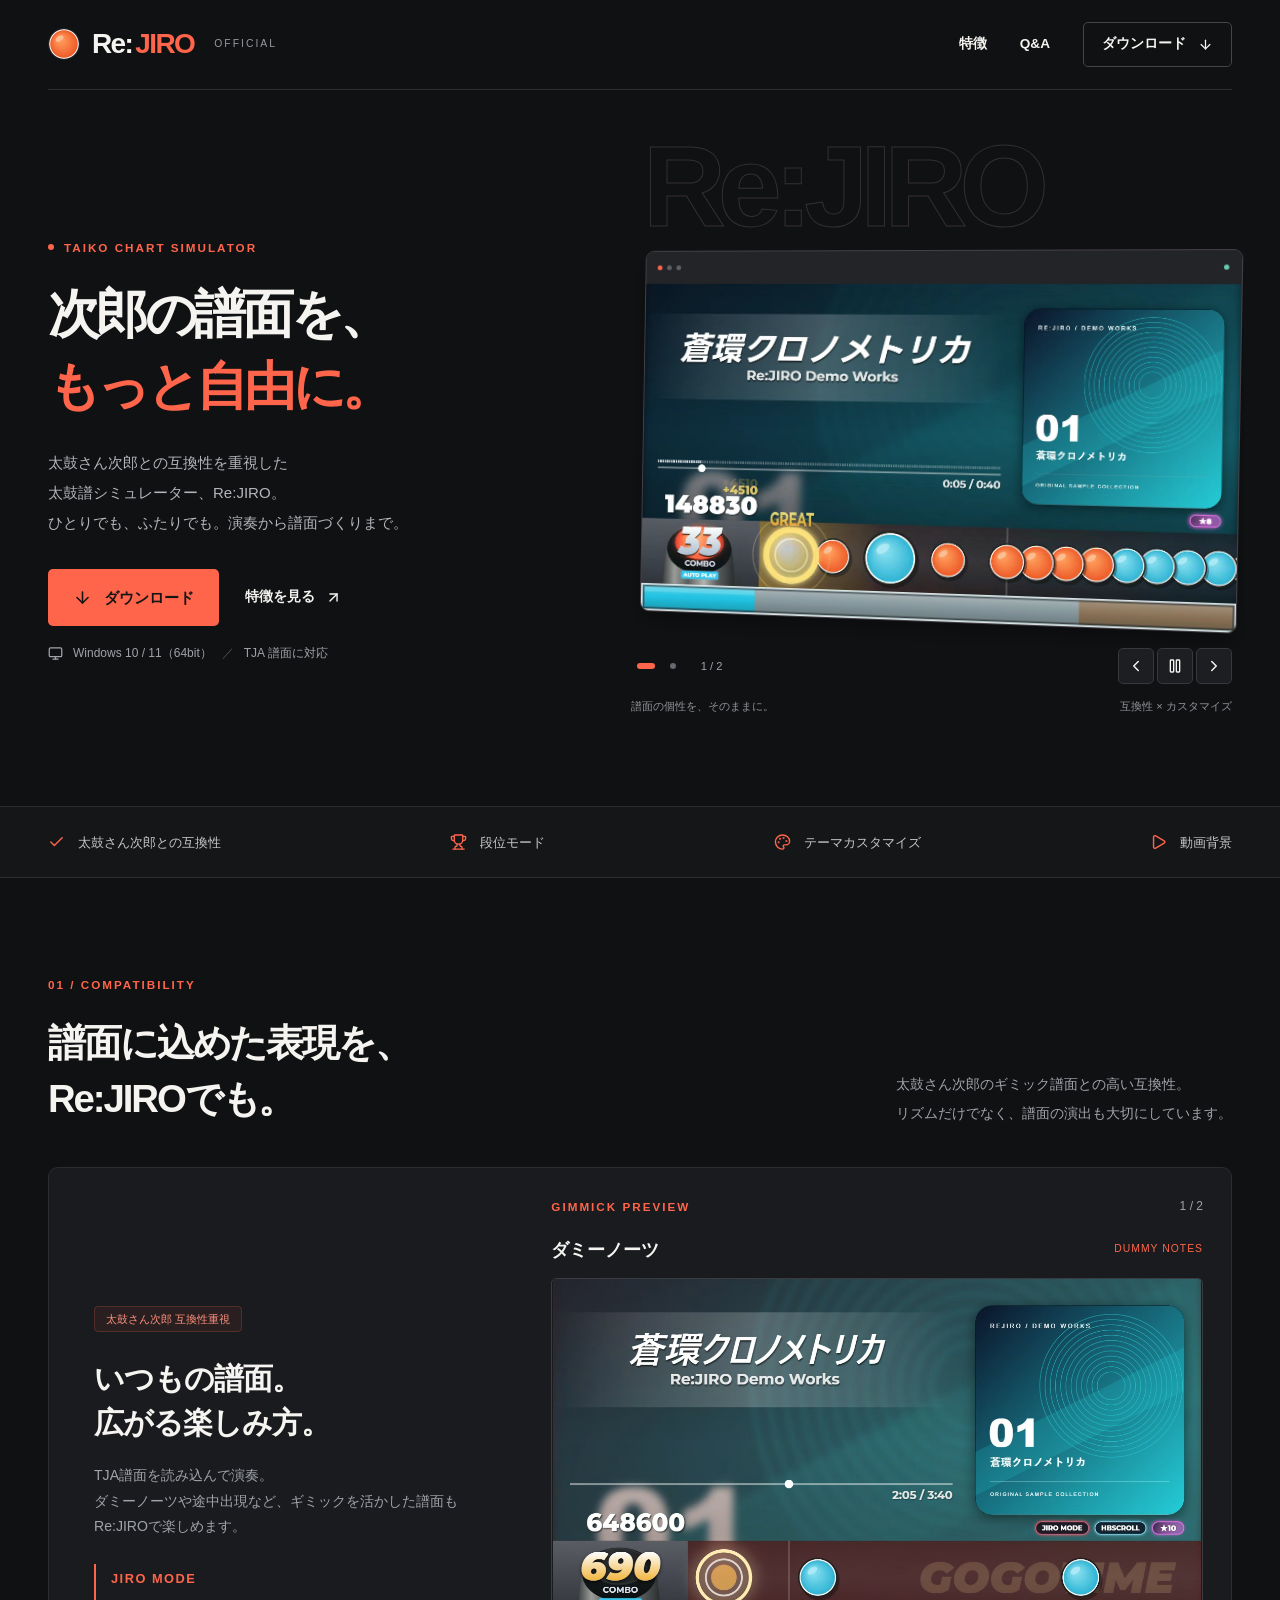
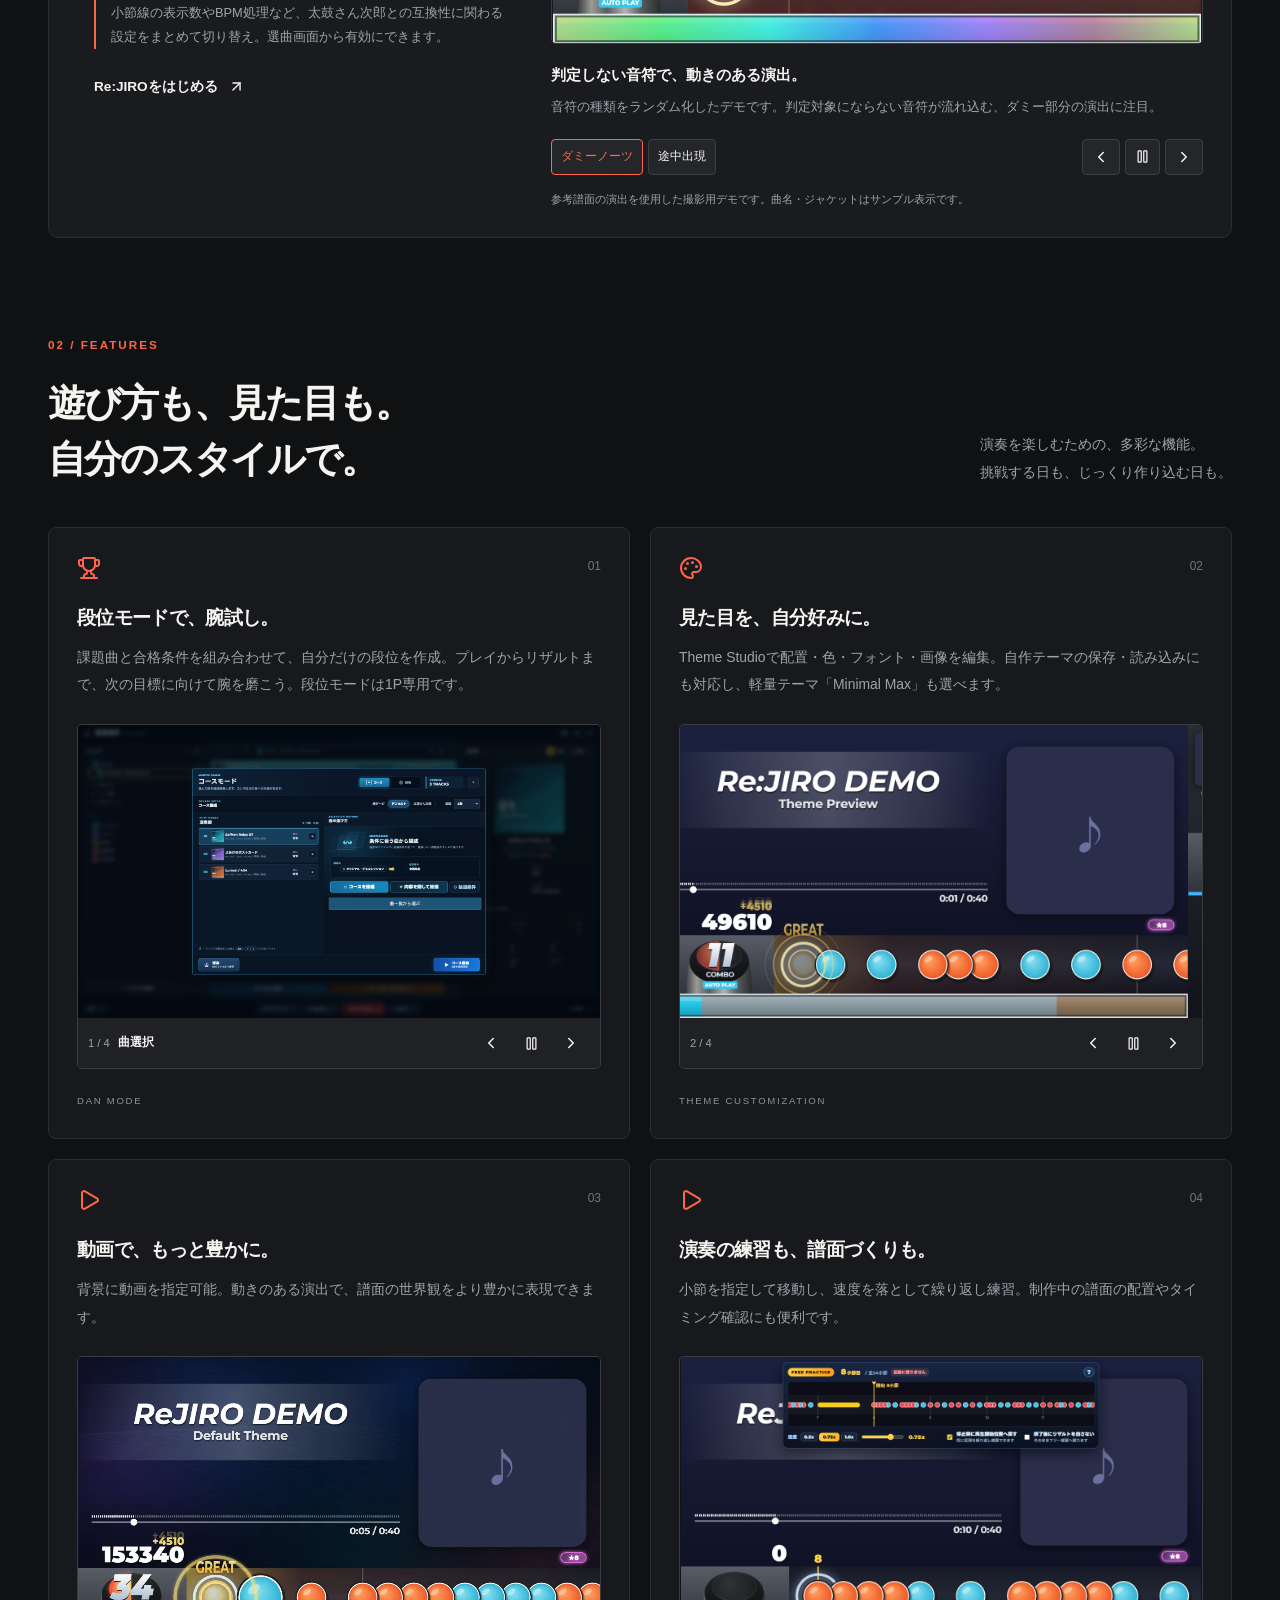
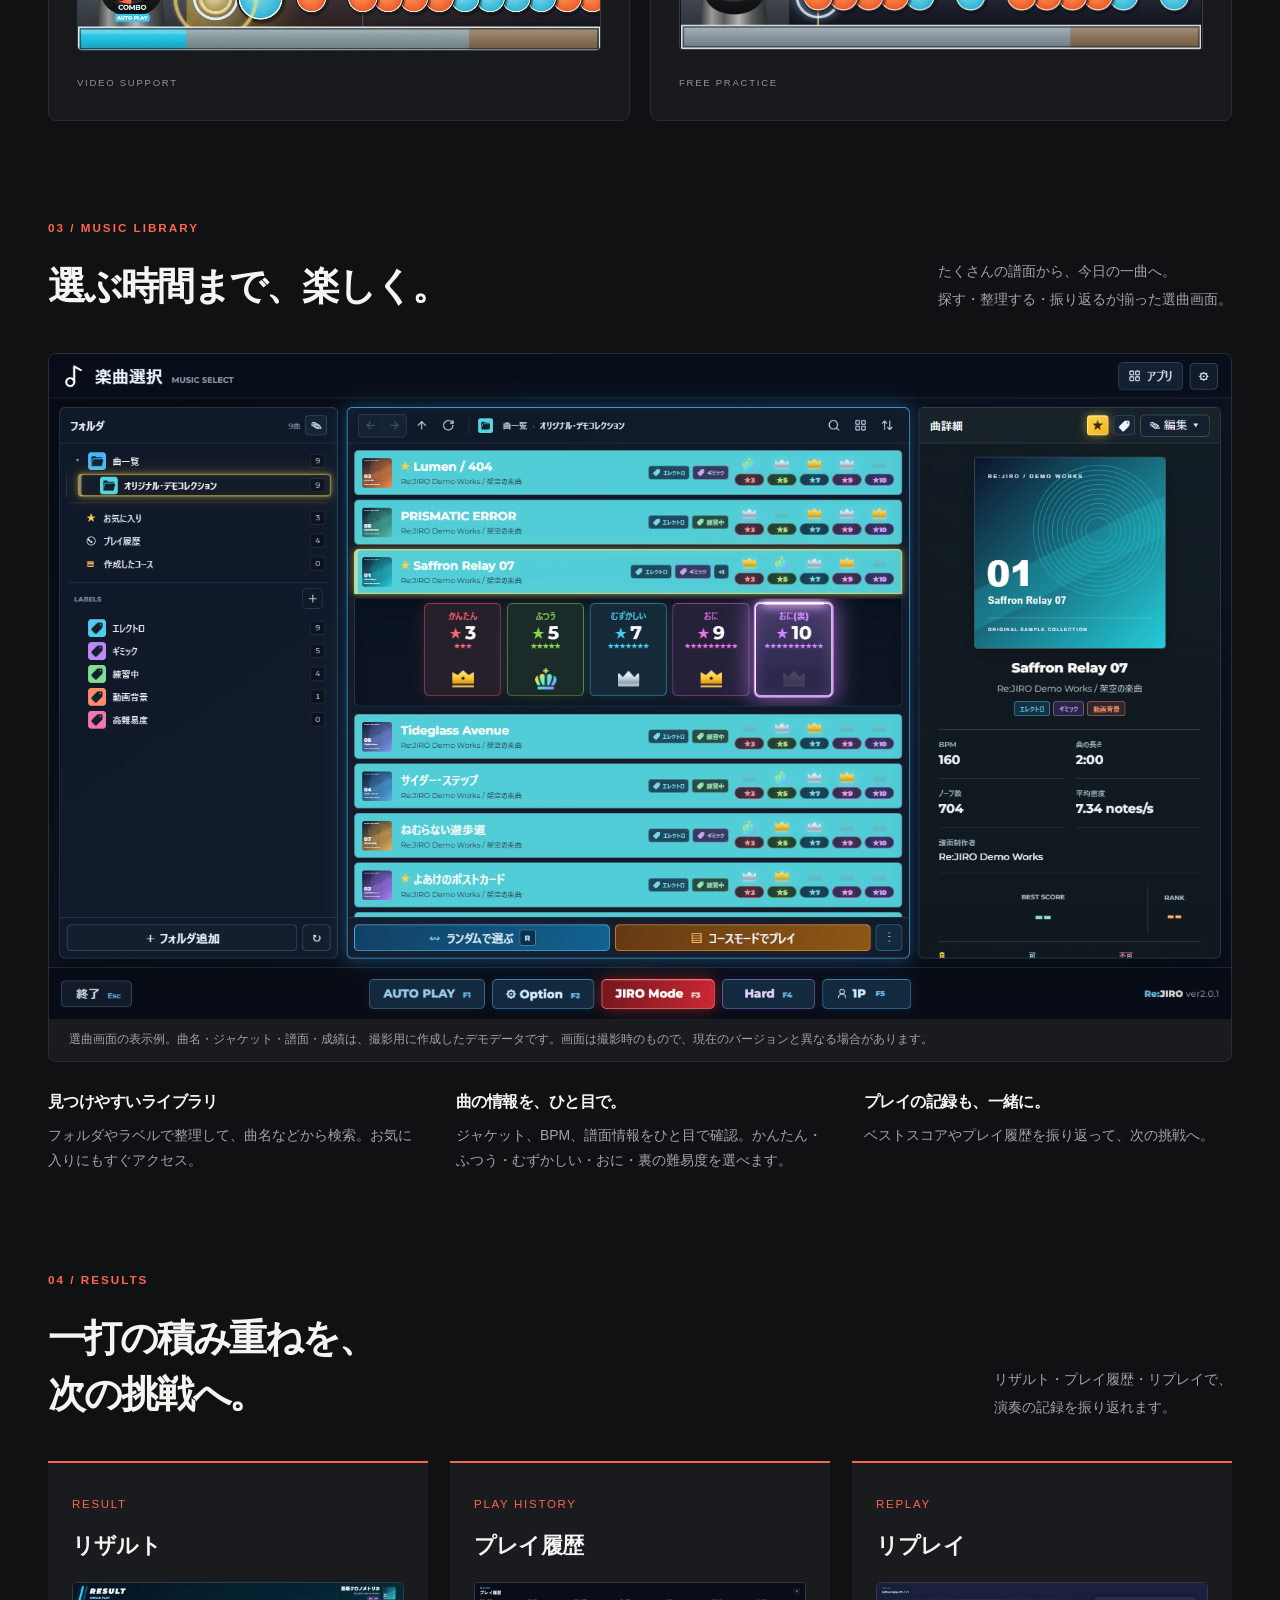
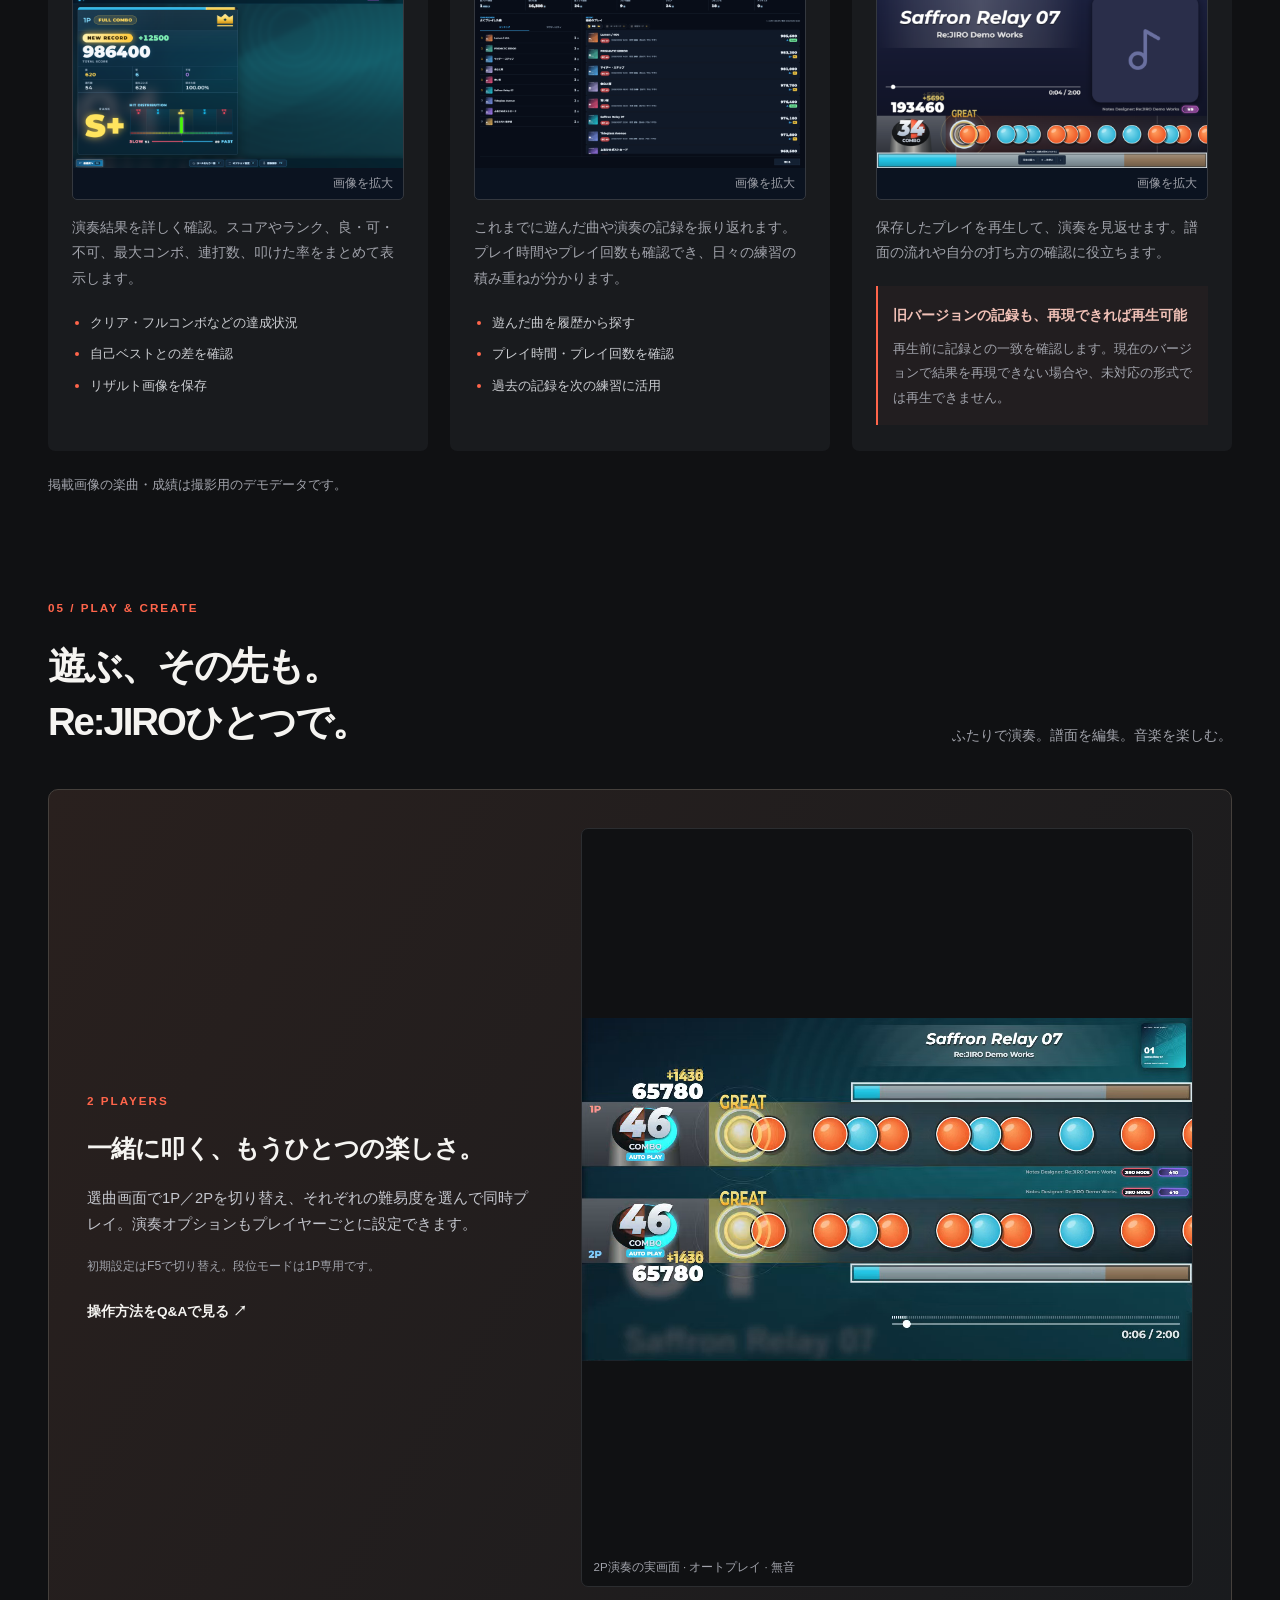
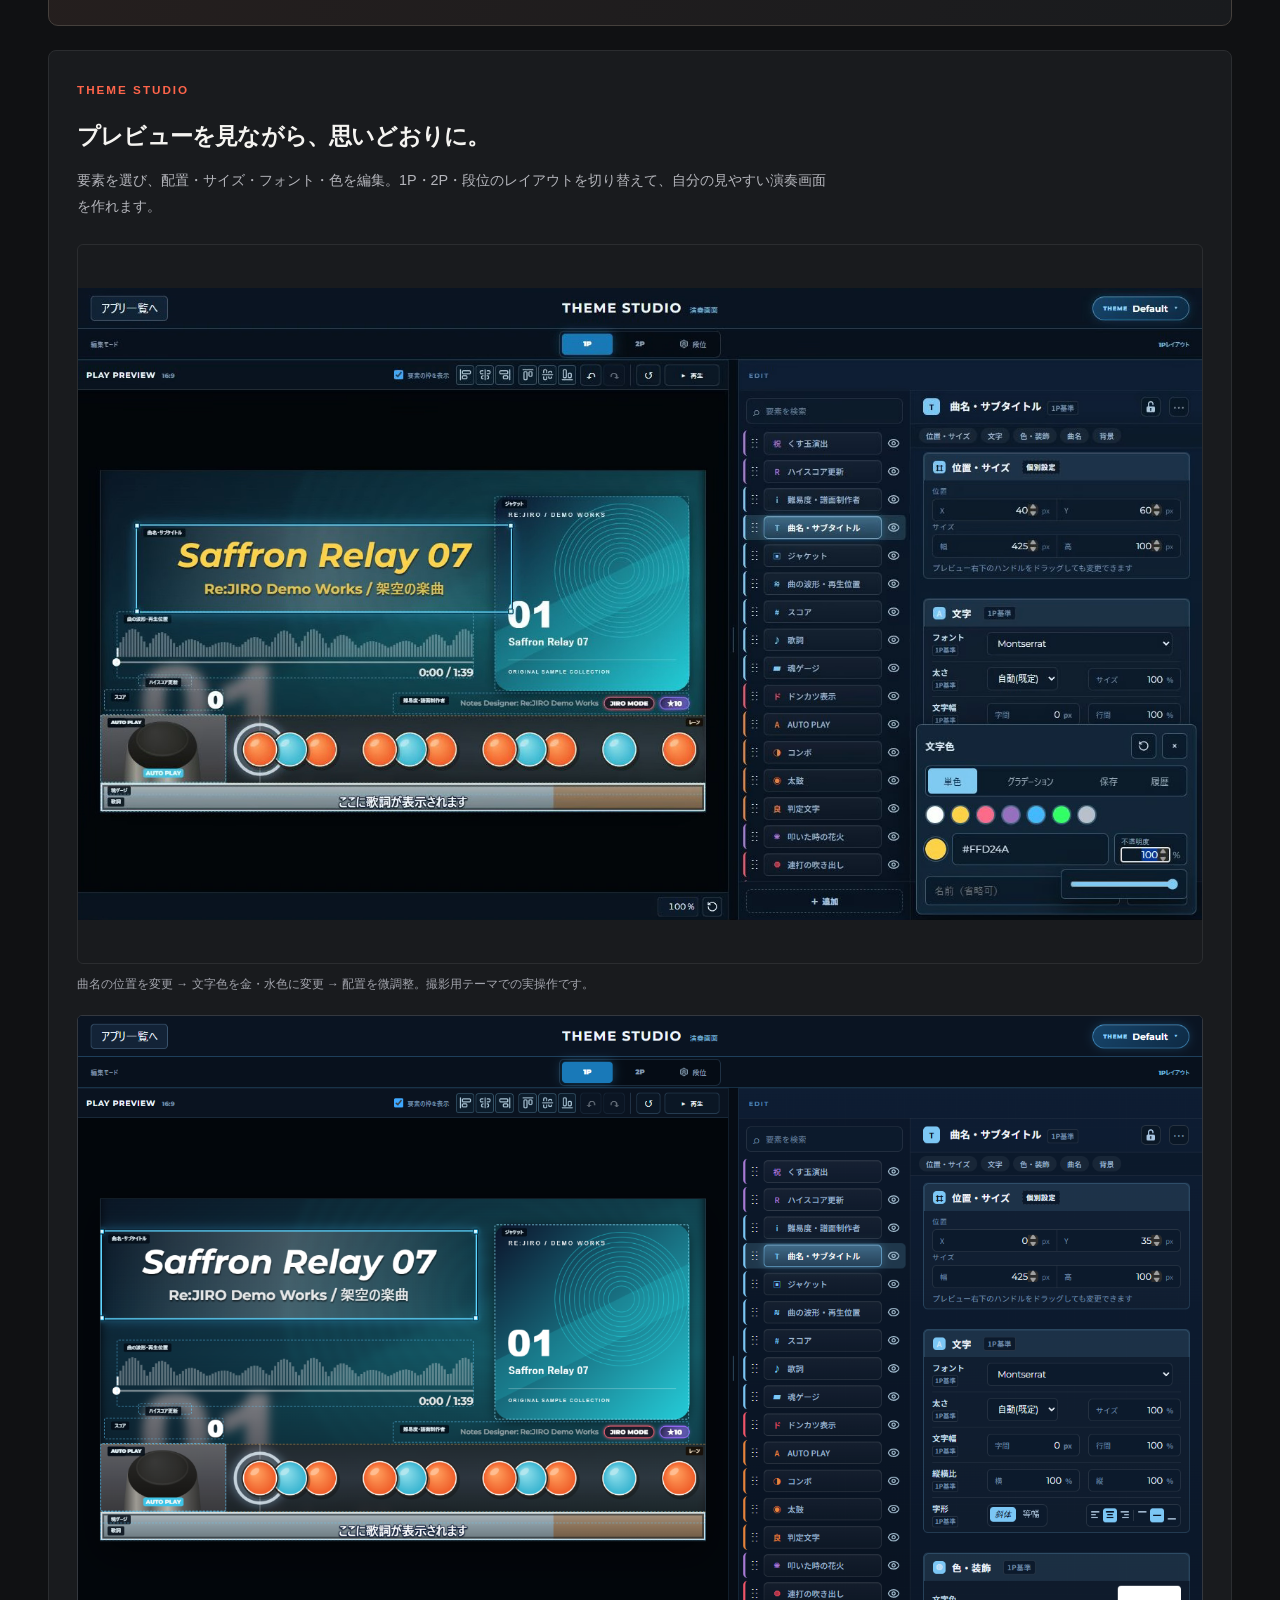
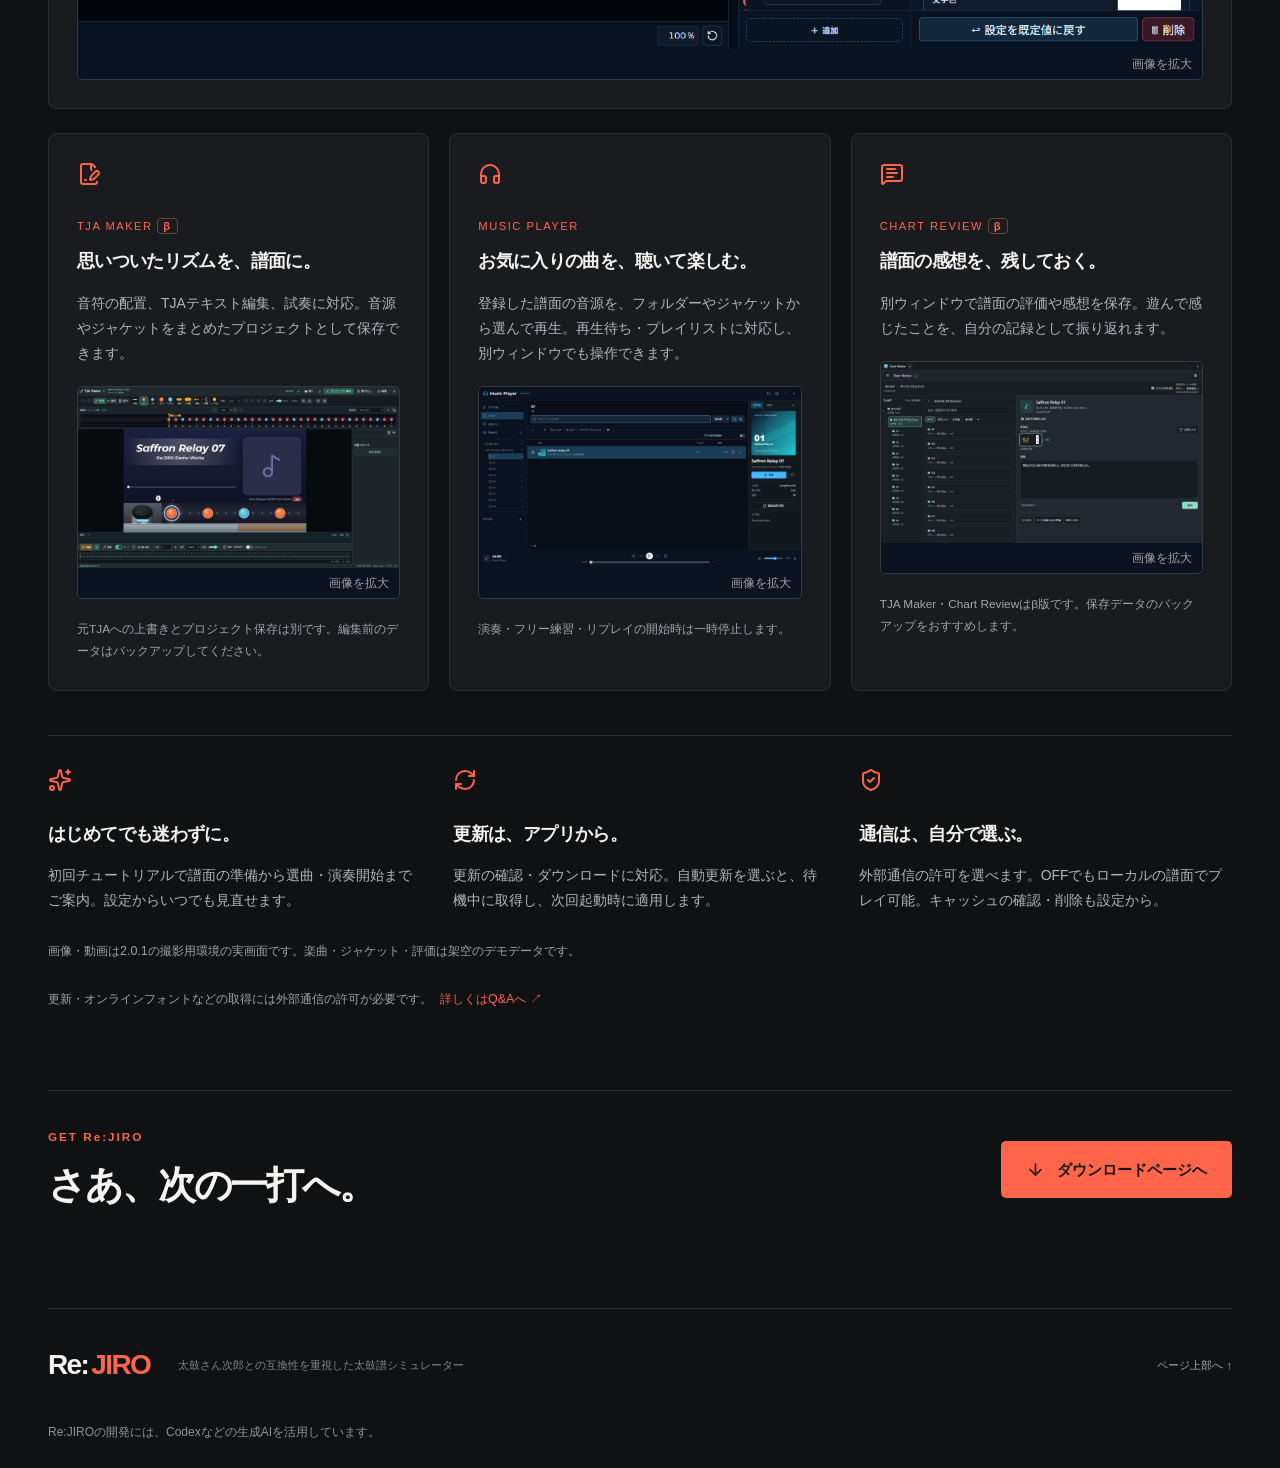
==== commit 1e3ac8e2: "Improve search metadata and add sitemap and robots" ====
--- a/index.html
+++ b/index.html
@@ -1,2 +1,2 @@
-<!DOCTYPE html><html lang="ja"><head><meta charSet="utf-8"/><meta name="viewport" content="width=device-width, initial-scale=1"/><link rel="preload" href="/assets/icon.png" as="image"/><link rel="stylesheet" href="/_next/static/css/index.Cuo3MetW.css" data-rsc-css-href="/_next/static/css/index.Cuo3MetW.css" data-precedence="vite-rsc/importer-resources"/><link rel="stylesheet" href="/_next/static/css/page.byYtNt51.css" data-rsc-css-href="/_next/static/css/page.byYtNt51.css" data-precedence="vite-rsc/importer-resources"/><link rel="modulepreload" fetchPriority="low" href="/_next/static/chunks/index-CJ6Ia5K0.js"/><script src="/_next/static/chunks/rolldown-runtime-C60lm6uB.js" type="module" async=""></script><script src="/_next/static/chunks/framework-D_rUT4EX.js" type="module" async=""></script><link rel="modulepreload" href="/_next/static/chunks/layout-segment-context-CXWPoyEW.js" crossorigin=""/><link rel="modulepreload" href="/_next/static/chunks/Icon-COpRllaJ.js" crossorigin=""/><link rel="modulepreload" href="/_next/static/chunks/hero-previews-CQ_Rzbtg.js" crossorigin=""/><link rel="modulepreload" href="/_next/static/chunks/carousel-DRVHPIOn.js" crossorigin=""/><link rel="modulepreload" href="/_next/static/chunks/button-DaXsFBML.js" crossorigin=""/><link rel="modulepreload" href="/_next/static/chunks/createLucideIcon-CyYAvd9g.js" crossorigin=""/><link rel="modulepreload" href="/_next/static/chunks/compatibility-slideshow-1B4d_rm6.js" crossorigin=""/><link rel="modulepreload" href="/_next/static/chunks/gameplay-video-BY3eiBvu.js" crossorigin=""/><link rel="modulepreload" href="/_next/static/chunks/dan-slideshow-BQsc2xdB.js" crossorigin=""/><link rel="modulepreload" href="/_next/static/chunks/theme-slideshow-DqB31ZAM.js" crossorigin=""/><link rel="modulepreload" href="/_next/static/chunks/image-preview-DPKLxYUA.js" crossorigin=""/><link rel="modulepreload" href="/_next/static/chunks/stateAttributesMapping-B_fJNPYc.js" crossorigin=""/><title>Re:JIRO — 次郎の譜面を、もっと自由に。</title><meta name="description" content="太鼓さん次郎との互換性を重視した太鼓譜シミュレーター。ギミック譜面、段位モード、テーマカスタマイズ、動画背景に対応。"/><link rel="icon" href="/assets/icon.png"/><script>Object.assign(((self[Symbol.for("vinext.navigationRuntime")]??={bootstrap:{routeManifest:null},functions:{}}).bootstrap.rsc??={rsc:[]}),{params:{},nav:{"pathname":"/","searchParams":[]}})</script><link rel="modulepreload" href="/_next/static/chunks/index-CJ6Ia5K0.js" />
-</head><body><a class="skip" href="#main">本文へ移動</a><header class="header"><a class="brand" href="/" aria-label="Re:JIRO トップ"><img src="/assets/icon.png" alt="" width="32" height="32"/>Re:<span>JIRO</span><small>OFFICIAL</small></a><nav aria-label="メインナビゲーション"><a href="/#features">特徴</a><a href="/qa/">Q&amp;A</a><a class="nav-download" href="/download">ダウンロード <svg xmlns="http://www.w3.org/2000/svg" width="15" height="15" viewBox="0 0 24 24" fill="none" stroke="currentColor" stroke-width="2" stroke-linecap="round" stroke-linejoin="round" class="lucide lucide-arrow-down" aria-hidden="true"><path d="M12 5v14"></path><path d="m19 12-7 7-7-7"></path></svg></a></nav></header><main id="main"><section class="hero wrap"><div class="hero-copy"><div class="eyebrow"><span class="live-dot"></span> TAIKO CHART SIMULATOR</div><h1>次郎の譜面を、<br/><em>もっと自由に。</em></h1><p>太鼓さん次郎との互換性を重視した<br class="desktop"/>太鼓譜シミュレーター、Re:JIRO。<br/>ひとりでも、ふたりでも。演奏から譜面づくりまで。</p><div class="hero-actions"><a class="button primary" href="/download"><svg xmlns="http://www.w3.org/2000/svg" width="19" height="19" viewBox="0 0 24 24" fill="none" stroke="currentColor" stroke-width="2" stroke-linecap="round" stroke-linejoin="round" class="lucide lucide-arrow-down" aria-hidden="true"><path d="M12 5v14"></path><path d="m19 12-7 7-7-7"></path></svg>ダウンロード</a><a class="text-link" href="#features">特徴を見る <svg xmlns="http://www.w3.org/2000/svg" width="17" height="17" viewBox="0 0 24 24" fill="none" stroke="currentColor" stroke-width="2" stroke-linecap="round" stroke-linejoin="round" class="lucide lucide-arrow-up-right" aria-hidden="true"><path d="M7 7h10v10"></path><path d="M7 17 17 7"></path></svg></a></div><div class="hero-meta"><svg xmlns="http://www.w3.org/2000/svg" width="15" height="15" viewBox="0 0 24 24" fill="none" stroke="currentColor" stroke-width="2" stroke-linecap="round" stroke-linejoin="round" class="lucide lucide-monitor" aria-hidden="true"><rect width="20" height="14" x="2" y="3" rx="2"></rect><line x1="8" x2="16" y1="21" y2="21"></line><line x1="12" x2="12" y1="17" y2="21"></line></svg> Windows 10 / 11（64bit） <span>／</span> TJA 譜面に対応</div></div><div class="hero-visual"><span class="outline-word" aria-hidden="true">Re:JIRO</span><div class="relative hero-carousel" role="region" aria-roledescription="carousel" data-slot="carousel" aria-label="テーマとジャケットを設定した演奏プレビュー"><div class="overflow-hidden" data-slot="carousel-content"><div class="flex -ml-4 hero-slide-track"><div role="group" aria-roledescription="slide" data-slot="carousel-item" class="min-w-0 shrink-0 grow-0 basis-full pl-4 hero-slide" aria-label="1 / 2 Default"><figure class="screen"><div class="screen-bar"><span><i></i><i></i><i></i></span><span class="screen-dot"></span></div><video src="/assets/hero-default.webm" poster="/assets/hero-default.png" muted="" playsInline="" preload="auto" width="1280" height="720" aria-label="defaultテーマ・ジャケット設定済みの演奏プレビュー（無音）"></video></figure></div><div role="group" aria-roledescription="slide" data-slot="carousel-item" class="min-w-0 shrink-0 grow-0 basis-full pl-4 hero-slide" aria-label="2 / 2 Glass"><figure class="screen"><div class="screen-bar"><span><i></i><i></i><i></i></span><span class="screen-dot"></span></div><video poster="/assets/hero-glass.png" muted="" playsInline="" preload="none" width="1280" height="720" aria-label="glassテーマ・ジャケット設定済みの演奏プレビュー（無音）"></video></figure></div></div></div><div class="hero-preview-controls"><div class="hero-preview-dots"><button type="button" aria-label="Defaultのプレビューを表示" aria-current="true"><span></span></button><button type="button" aria-label="Glassのプレビューを表示"><span></span></button></div><span class="hero-preview-name" aria-live="off"><small>1<!-- --> / <!-- -->2</small></span><div class="hero-preview-buttons"><button type="button" aria-label="前のプレビュー"><svg xmlns="http://www.w3.org/2000/svg" width="18" height="18" viewBox="0 0 24 24" fill="none" stroke="currentColor" stroke-width="2" stroke-linecap="round" stroke-linejoin="round" class="lucide lucide-chevron-left" aria-hidden="true"><path d="m15 18-6-6 6-6"></path></svg></button><button type="button" aria-label="動画と自動切り替えを再生" aria-pressed="true"><svg xmlns="http://www.w3.org/2000/svg" width="16" height="16" viewBox="0 0 24 24" fill="none" stroke="currentColor" stroke-width="2" stroke-linecap="round" stroke-linejoin="round" class="lucide lucide-play" aria-hidden="true"><path d="M5 5a2 2 0 0 1 3.008-1.728l11.997 6.998a2 2 0 0 1 .003 3.458l-12 7A2 2 0 0 1 5 19z"></path></svg></button><button type="button" aria-label="次のプレビュー"><svg xmlns="http://www.w3.org/2000/svg" width="18" height="18" viewBox="0 0 24 24" fill="none" stroke="currentColor" stroke-width="2" stroke-linecap="round" stroke-linejoin="round" class="lucide lucide-chevron-right" aria-hidden="true"><path d="m9 18 6-6-6-6"></path></svg></button></div></div></div><div class="visual-caption"><span>譜面の個性を、そのままに。</span><span>互換性 × カスタマイズ</span></div></div></section><div class="feature-strip"><div class="wrap"><span><svg xmlns="http://www.w3.org/2000/svg" width="24" height="24" viewBox="0 0 24 24" fill="none" stroke="currentColor" stroke-width="2" stroke-linecap="round" stroke-linejoin="round" class="lucide lucide-check" aria-hidden="true"><path d="M20 6 9 17l-5-5"></path></svg>太鼓さん次郎との互換性</span><span><svg xmlns="http://www.w3.org/2000/svg" width="24" height="24" viewBox="0 0 24 24" fill="none" stroke="currentColor" stroke-width="2" stroke-linecap="round" stroke-linejoin="round" class="lucide lucide-trophy" aria-hidden="true"><path d="M10 14.66V17a1 1 0 0 1-1 1 2 2 0 0 0-2 2v2"></path><path d="M14 14.66V17a1 1 0 0 0 1 1 2 2 0 0 1 2 2v2"></path><path d="M17.916 10H19.5A2.5 2.5 0 0 0 22 7.5V5a1 1 0 0 0-1-1h-3"></path><path d="M4 22h16"></path><path d="M6 9a6 6 0 0 0 12 0V3a1 1 0 0 0-1-1H7a1 1 0 0 0-1 1z"></path><path d="M6.084 10H4.5A2.5 2.5 0 0 1 2 7.5V5a1 1 0 0 1 1-1h3"></path></svg>段位モード</span><span><svg xmlns="http://www.w3.org/2000/svg" width="24" height="24" viewBox="0 0 24 24" fill="none" stroke="currentColor" stroke-width="2" stroke-linecap="round" stroke-linejoin="round" class="lucide lucide-palette" aria-hidden="true"><path d="M12 22a1 1 0 0 1 0-20 10 9 0 0 1 10 9 5 5 0 0 1-5 5h-2.25a1.75 1.75 0 0 0-1.4 2.8l.3.4a1.75 1.75 0 0 1-1.4 2.8z"></path><circle cx="13.5" cy="6.5" r=".5" fill="currentColor"></circle><circle cx="17.5" cy="10.5" r=".5" fill="currentColor"></circle><circle cx="6.5" cy="12.5" r=".5" fill="currentColor"></circle><circle cx="8.5" cy="7.5" r=".5" fill="currentColor"></circle></svg>テーマカスタマイズ</span><span><svg xmlns="http://www.w3.org/2000/svg" width="24" height="24" viewBox="0 0 24 24" fill="none" stroke="currentColor" stroke-width="2" stroke-linecap="round" stroke-linejoin="round" class="lucide lucide-play" aria-hidden="true"><path d="M5 5a2 2 0 0 1 3.008-1.728l11.997 6.998a2 2 0 0 1 .003 3.458l-12 7A2 2 0 0 1 5 19z"></path></svg>動画背景</span></div></div><section id="features" class="wrap compatibility"><div class="section-heading"><div><span class="eyebrow">01 / COMPATIBILITY</span><h2>譜面に込めた表現を、<br/>Re:JIROでも。</h2></div><p>太鼓さん次郎のギミック譜面との高い互換性。<br/>リズムだけでなく、譜面の演出も大切にしています。</p></div><div class="compat-panel"><div class="compat-text"><span class="tag">太鼓さん次郎 互換性重視</span><h3>いつもの譜面。<br/>広がる楽しみ方。</h3><p>TJA譜面を読み込んで演奏。<br/>ダミーノーツや途中出現など、ギミックを活かした譜面もRe:JIROで楽しめます。</p><div class="jiro-mode"><strong>JIRO MODE</strong><p>小節線の表示数やBPM処理など、太鼓さん次郎との互換性に関わる設定をまとめて切り替え。選曲画面から有効にできます。</p></div><a class="text-link" href="/download">Re:JIROをはじめる <svg xmlns="http://www.w3.org/2000/svg" width="17" height="17" viewBox="0 0 24 24" fill="none" stroke="currentColor" stroke-width="2" stroke-linecap="round" stroke-linejoin="round" class="lucide lucide-arrow-up-right" aria-hidden="true"><path d="M7 7h10v10"></path><path d="M7 17 17 7"></path></svg></a></div><div class="relative compat-slideshow" role="region" aria-roledescription="carousel" data-slot="carousel" aria-label="ギミック譜面の実演動画"><div class="compat-slide-heading"><span class="eyebrow">GIMMICK PREVIEW</span><span>1<!-- --> / <!-- -->2</span></div><div class="overflow-hidden" data-slot="carousel-content"><div class="flex -ml-4 compat-slide-track"><div role="group" aria-roledescription="slide" data-slot="carousel-item" class="min-w-0 shrink-0 grow-0 basis-full pl-4 compat-slide" aria-label="ダミーノーツ"><figure><figcaption><strong>ダミーノーツ</strong><span>DUMMY NOTES</span></figcaption><video muted="" playsInline="" controls="" preload="metadata" poster="/assets/compat-reference-dummy-20261008.png" width="1280" height="720" aria-label="ダミーノーツの実演。参考譜面の演出を使ったデモ・無音。"><source src="/assets/compat-reference-dummy-20261008.webm" type="video/webm"/>お使いのブラウザでは動画を再生できません。</video><h4>判定しない音符で、動きのある演出。</h4><p>音符の種類をランダム化したデモです。判定対象にならない音符が流れ込む、ダミー部分の演出に注目。</p></figure></div><div role="group" aria-roledescription="slide" data-slot="carousel-item" class="min-w-0 shrink-0 grow-0 basis-full pl-4 compat-slide" aria-label="途中出現"><figure><figcaption><strong>途中出現</strong><span>NOTE APPEARANCE</span></figcaption><video muted="" playsInline="" controls="" preload="metadata" poster="/assets/compat-reference-appearance-20261008.png" width="1280" height="720" aria-label="途中出現の実演。参考譜面の演出を使ったデモ・無音。"><source src="/assets/compat-reference-appearance-20261008.webm" type="video/webm"/>お使いのブラウザでは動画を再生できません。</video><h4>譜面の途中で、音符が出現。</h4><p>音符が途中から現れる瞬間に注目。譜面で指定された出現タイミングと、その前後の動きを再現します。</p></figure></div></div></div><div class="compat-slide-controls"><div><button type="button" class="selected" aria-current="true">ダミーノーツ</button><button type="button" class="">途中出現</button></div><div><button type="button" aria-label="前のギミック"><svg xmlns="http://www.w3.org/2000/svg" width="18" height="18" viewBox="0 0 24 24" fill="none" stroke="currentColor" stroke-width="2" stroke-linecap="round" stroke-linejoin="round" class="lucide lucide-chevron-left" aria-hidden="true"><path d="m15 18-6-6 6-6"></path></svg></button><button type="button" aria-label="実演動画を一時停止" aria-pressed="false"><svg xmlns="http://www.w3.org/2000/svg" width="15" height="15" viewBox="0 0 24 24" fill="none" stroke="currentColor" stroke-width="2" stroke-linecap="round" stroke-linejoin="round" class="lucide lucide-pause" aria-hidden="true"><rect x="14" y="3" width="5" height="18" rx="1"></rect><rect x="5" y="3" width="5" height="18" rx="1"></rect></svg></button><button type="button" aria-label="次のギミック"><svg xmlns="http://www.w3.org/2000/svg" width="18" height="18" viewBox="0 0 24 24" fill="none" stroke="currentColor" stroke-width="2" stroke-linecap="round" stroke-linejoin="round" class="lucide lucide-chevron-right" aria-hidden="true"><path d="m9 18 6-6-6-6"></path></svg></button></div></div><small>参考譜面の演出を使用した撮影用デモです。曲名・ジャケットはサンプル表示です。</small></div></div></section><section class="wrap possibilities"><div class="section-heading"><div><span class="eyebrow">02 / FEATURES</span><h2>遊び方も、見た目も。<br/>自分のスタイルで。</h2></div><p>演奏を楽しむための、多彩な機能。<br/>挑戦する日も、じっくり作り込む日も。</p></div><div class="cards"><article><div class="card-top"><svg xmlns="http://www.w3.org/2000/svg" width="24" height="24" viewBox="0 0 24 24" fill="none" stroke="currentColor" stroke-width="2" stroke-linecap="round" stroke-linejoin="round" class="lucide lucide-trophy" aria-hidden="true"><path d="M10 14.66V17a1 1 0 0 1-1 1 2 2 0 0 0-2 2v2"></path><path d="M14 14.66V17a1 1 0 0 0 1 1 2 2 0 0 1 2 2v2"></path><path d="M17.916 10H19.5A2.5 2.5 0 0 0 22 7.5V5a1 1 0 0 0-1-1h-3"></path><path d="M4 22h16"></path><path d="M6 9a6 6 0 0 0 12 0V3a1 1 0 0 0-1-1H7a1 1 0 0 0-1 1z"></path><path d="M6.084 10H4.5A2.5 2.5 0 0 1 2 7.5V5a1 1 0 0 1 1-1h3"></path></svg><span>01</span></div><h3>段位モードで、腕試し。</h3><p>課題曲と合格条件を組み合わせて、自分だけの段位を作成。プレイからリザルトまで、次の目標に向けて腕を磨こう。段位モードは1P専用です。</p><div class="relative dan-slideshow" role="region" aria-roledescription="carousel" data-slot="carousel" aria-label="段位モードの曲選択からリザルトまで"><div class="overflow-hidden" data-slot="carousel-content"><div class="flex -ml-4 dan-slide-track"><div role="group" aria-roledescription="slide" data-slot="carousel-item" class="min-w-0 shrink-0 grow-0 basis-full pl-4 dan-slide" aria-label="曲選択"><img src="/assets/dan-select-20261008.png" alt="Re:JIROの曲選択画面（架空のデモ段位）" width="1920" height="1080" loading="eager"/></div><div role="group" aria-roledescription="slide" data-slot="carousel-item" class="min-w-0 shrink-0 grow-0 basis-full pl-4 dan-slide" aria-label="段位条件の作成"><img src="/assets/dan-conditions-20261008.png" alt="Re:JIROの段位条件の作成画面（架空のデモ段位）" width="1920" height="1080" loading="lazy"/></div><div role="group" aria-roledescription="slide" data-slot="carousel-item" class="min-w-0 shrink-0 grow-0 basis-full pl-4 dan-slide" aria-label="段位モードでプレイ"><video muted="" playsInline="" controls="" preload="metadata" poster="/assets/dan-play-20261008.png" width="1280" height="720" aria-label="架空の3曲を使った段位モードの実プレイ（AUTO PLAY・無音）"><source src="/assets/dan-play-20261008.webm" type="video/webm"/>お使いのブラウザでは動画を再生できません。</video></div><div role="group" aria-roledescription="slide" data-slot="carousel-item" class="min-w-0 shrink-0 grow-0 basis-full pl-4 dan-slide" aria-label="リザルト"><img src="/assets/dan-result-20261008.png" alt="Re:JIROのリザルト画面（架空のデモ段位）" width="1920" height="1080" loading="lazy"/></div></div></div><div class="theme-slide-controls dan-slide-controls"><span aria-live="off"><small>1<!-- --> / <!-- -->4</small><strong>曲選択</strong></span><div><button type="button" aria-label="前の段位画面"><svg xmlns="http://www.w3.org/2000/svg" width="18" height="18" viewBox="0 0 24 24" fill="none" stroke="currentColor" stroke-width="2" stroke-linecap="round" stroke-linejoin="round" class="lucide lucide-chevron-left" aria-hidden="true"><path d="m15 18-6-6 6-6"></path></svg></button><button type="button" aria-label="段位スライドを一時停止" aria-pressed="false" disabled=""><svg xmlns="http://www.w3.org/2000/svg" width="15" height="15" viewBox="0 0 24 24" fill="none" stroke="currentColor" stroke-width="2" stroke-linecap="round" stroke-linejoin="round" class="lucide lucide-play" aria-hidden="true"><path d="M5 5a2 2 0 0 1 3.008-1.728l11.997 6.998a2 2 0 0 1 .003 3.458l-12 7A2 2 0 0 1 5 19z"></path></svg></button><button type="button" aria-label="次の段位画面"><svg xmlns="http://www.w3.org/2000/svg" width="18" height="18" viewBox="0 0 24 24" fill="none" stroke="currentColor" stroke-width="2" stroke-linecap="round" stroke-linejoin="round" class="lucide lucide-chevron-right" aria-hidden="true"><path d="m9 18 6-6-6-6"></path></svg></button></div></div></div><span class="card-label">DAN MODE</span></article><article><div class="card-top"><svg xmlns="http://www.w3.org/2000/svg" width="24" height="24" viewBox="0 0 24 24" fill="none" stroke="currentColor" stroke-width="2" stroke-linecap="round" stroke-linejoin="round" class="lucide lucide-palette" aria-hidden="true"><path d="M12 22a1 1 0 0 1 0-20 10 9 0 0 1 10 9 5 5 0 0 1-5 5h-2.25a1.75 1.75 0 0 0-1.4 2.8l.3.4a1.75 1.75 0 0 1-1.4 2.8z"></path><circle cx="13.5" cy="6.5" r=".5" fill="currentColor"></circle><circle cx="17.5" cy="10.5" r=".5" fill="currentColor"></circle><circle cx="6.5" cy="12.5" r=".5" fill="currentColor"></circle><circle cx="8.5" cy="7.5" r=".5" fill="currentColor"></circle></svg><span>02</span></div><h3>見た目を、自分好みに。</h3><p>Theme Studioで配置・色・フォント・画像を編集。自作テーマの保存・読み込みにも対応し、軽量テーマ「Minimal Max」も選べます。</p><div class="relative theme-carousel" role="region" aria-roledescription="carousel" data-slot="carousel" aria-label="Re:JIROのテーマ別演奏画面"><div class="overflow-hidden" data-slot="carousel-content"><div class="flex -ml-4 theme-slide-track"><div role="group" aria-roledescription="slide" data-slot="carousel-item" class="min-w-0 shrink-0 grow-0 basis-full pl-4 theme-slide" aria-label="1 / 4 Default"><img src="/assets/theme-default.png" alt="DefaultテーマでのRe:JIROの実際の演奏画面" width="1280" height="720" loading="eager"/></div><div role="group" aria-roledescription="slide" data-slot="carousel-item" class="min-w-0 shrink-0 grow-0 basis-full pl-4 theme-slide" aria-label="2 / 4 Minimal"><img src="/assets/theme-minimal.png" alt="MinimalテーマでのRe:JIROの実際の演奏画面" width="1280" height="720" loading="lazy"/></div><div role="group" aria-roledescription="slide" data-slot="carousel-item" class="min-w-0 shrink-0 grow-0 basis-full pl-4 theme-slide" aria-label="3 / 4 Terminal"><img src="/assets/theme-terminal.png" alt="TerminalテーマでのRe:JIROの実際の演奏画面" width="1280" height="720" loading="lazy"/></div><div role="group" aria-roledescription="slide" data-slot="carousel-item" class="min-w-0 shrink-0 grow-0 basis-full pl-4 theme-slide" aria-label="4 / 4 Glass"><img src="/assets/theme-glass.png" alt="GlassテーマでのRe:JIROの実際の演奏画面" width="1280" height="720" loading="lazy"/></div></div></div><div class="theme-slide-controls"><span aria-live="off"><small>1<!-- --> / <!-- -->4</small></span><div><button type="button" aria-label="前のテーマ"><svg xmlns="http://www.w3.org/2000/svg" width="18" height="18" viewBox="0 0 24 24" fill="none" stroke="currentColor" stroke-width="2" stroke-linecap="round" stroke-linejoin="round" class="lucide lucide-chevron-left" aria-hidden="true"><path d="m15 18-6-6 6-6"></path></svg></button><button type="button" aria-label="自動切り替えを一時停止" aria-pressed="false" disabled=""><svg xmlns="http://www.w3.org/2000/svg" width="15" height="15" viewBox="0 0 24 24" fill="none" stroke="currentColor" stroke-width="2" stroke-linecap="round" stroke-linejoin="round" class="lucide lucide-play" aria-hidden="true"><path d="M5 5a2 2 0 0 1 3.008-1.728l11.997 6.998a2 2 0 0 1 .003 3.458l-12 7A2 2 0 0 1 5 19z"></path></svg></button><button type="button" aria-label="次のテーマ"><svg xmlns="http://www.w3.org/2000/svg" width="18" height="18" viewBox="0 0 24 24" fill="none" stroke="currentColor" stroke-width="2" stroke-linecap="round" stroke-linejoin="round" class="lucide lucide-chevron-right" aria-hidden="true"><path d="m9 18 6-6-6-6"></path></svg></button></div></div></div><span class="card-label">THEME CUSTOMIZATION</span></article><article><div class="card-top"><svg xmlns="http://www.w3.org/2000/svg" width="24" height="24" viewBox="0 0 24 24" fill="none" stroke="currentColor" stroke-width="2" stroke-linecap="round" stroke-linejoin="round" class="lucide lucide-play" aria-hidden="true"><path d="M5 5a2 2 0 0 1 3.008-1.728l11.997 6.998a2 2 0 0 1 .003 3.458l-12 7A2 2 0 0 1 5 19z"></path></svg><span>03</span></div><h3>動画で、もっと豊かに。</h3><p>背景に動画を指定可能。動きのある演出で、譜面の世界観をより豊かに表現できます。</p><div class="background-demo"><video muted="" loop="" playsInline="" controls="" preload="metadata" poster="/assets/background-poster.png" width="1280" height="720" aria-label="オリジナルのサンプル動画を背景に設定したRe:JIROの実演。無音、8秒。"><source src="/assets/background-play.webm" type="video/webm"/>お使いのブラウザでは動画を再生できません。</video></div><span class="card-label">VIDEO SUPPORT</span></article><article><div class="card-top"><svg xmlns="http://www.w3.org/2000/svg" width="24" height="24" viewBox="0 0 24 24" fill="none" stroke="currentColor" stroke-width="2" stroke-linecap="round" stroke-linejoin="round" class="lucide lucide-play" aria-hidden="true"><path d="M5 5a2 2 0 0 1 3.008-1.728l11.997 6.998a2 2 0 0 1 .003 3.458l-12 7A2 2 0 0 1 5 19z"></path></svg><span>04</span></div><h3>演奏の練習も、譜面づくりも。</h3><p>小節を指定して移動し、速度を落として繰り返し練習。制作中の譜面の配置やタイミング確認にも便利です。</p><img class="card-image" src="/assets/free-practice.png" alt="フリー練習の実画面。8小節目・0.75倍速・開始位置へ戻す設定。" width="1280" height="720" loading="lazy"/><span class="card-label">FREE PRACTICE</span></article></div></section><section class="wrap music-library"><div class="section-heading"><div><span class="eyebrow">03 / MUSIC LIBRARY</span><h2>選ぶ時間まで、楽しく。</h2></div><p>たくさんの譜面から、今日の一曲へ。<br/>探す・整理する・振り返るが揃った選曲画面。</p></div><figure class="library-screen"><img src="/assets/song-select-201.png" alt="Re:JIROの選曲画面。左にフォルダ・お気に入り・プレイ履歴、中央に曲一覧、右に曲詳細が表示されている。" width="1600" height="900" loading="lazy"/><figcaption>選曲画面の表示例。曲名・ジャケット・譜面・成績は、撮影用に作成したデモデータです。画面は撮影時のもので、現在のバージョンと異なる場合があります。</figcaption></figure><div class="library-features"><div><h3>見つけやすいライブラリ</h3><p>フォルダやラベルで整理して、曲名などから検索。お気に入りにもすぐアクセス。</p></div><div><h3>曲の情報を、ひと目で。</h3><p>ジャケット、BPM、譜面情報をひと目で確認。かんたん・ふつう・むずかしい・おに・裏の難易度を選べます。</p></div><div><h3>プレイの記録も、一緒に。</h3><p>ベストスコアやプレイ履歴を振り返って、次の挑戦へ。</p></div></div></section><section id="results" class="wrap results-section"><div class="section-heading"><div><span class="eyebrow">04 / RESULTS</span><h2>一打の積み重ねを、<br/>次の挑戦へ。</h2></div><p>リザルト・プレイ履歴・リプレイで、<br/>演奏の記録を振り返れます。</p></div><div class="result-types result-overview"><article><span class="result-mode">RESULT</span><h3>リザルト</h3><button type="button" tabindex="0" data-base-ui-click-trigger="" id="base-ui-_R_ur6di_" aria-haspopup="dialog" aria-expanded="false" data-slot="dialog-trigger" aria-label="リザルトのスクリーンショットを拡大" class="result-screenshot"><img src="/assets/result-single.png" alt="Re:JIROのリザルト画面（架空のデモ成績）" width="1920" height="1080" loading="lazy"/><span>画像を拡大</span></button><p>演奏結果を詳しく確認。スコアやランク、良・可・不可、最大コンボ、連打数、叩けた率をまとめて表示します。</p><ul><li>クリア・フルコンボなどの達成状況</li><li>自己ベストとの差を確認</li><li>リザルト画像を保存</li></ul></article><article><span class="result-mode">PLAY HISTORY</span><h3>プレイ履歴</h3><button type="button" tabindex="0" data-base-ui-click-trigger="" id="base-ui-_R_ut6di_" aria-haspopup="dialog" aria-expanded="false" data-slot="dialog-trigger" aria-label="プレイ履歴のスクリーンショットを拡大" class="result-screenshot"><img src="/assets/play-history-20261008.png" alt="Re:JIROのプレイ履歴画面。プレイ統計、よくプレイした曲、最近の成績を表示（デモデータ）。" width="1920" height="1080" loading="lazy"/><span>画像を拡大</span></button><p>これまでに遊んだ曲や演奏の記録を振り返れます。プレイ時間やプレイ回数も確認でき、日々の練習の積み重ねが分かります。</p><ul><li>遊んだ曲を履歴から探す</li><li>プレイ時間・プレイ回数を確認</li><li>過去の記録を次の練習に活用</li></ul></article><article><span class="result-mode">REPLAY</span><h3>リプレイ</h3><button type="button" tabindex="0" data-base-ui-click-trigger="" id="base-ui-_R_uv6di_" aria-haspopup="dialog" aria-expanded="false" data-slot="dialog-trigger" aria-label="リプレイのスクリーンショットを拡大" class="result-screenshot"><img src="/assets/replay-playback-20261008.png" alt="Re:JIROで保存した演奏を再生しているリプレイ画面。音符・コンボ・再生操作を表示（架空譜面のデモ）。" width="1920" height="1080" loading="lazy"/><span>画像を拡大</span></button><p>保存したプレイを再生して、演奏を見返せます。譜面の流れや自分の打ち方の確認に役立ちます。</p><div class="replay-version-note"><strong>旧バージョンの記録も、再現できれば再生可能</strong><p>再生前に記録との一致を確認します。現在のバージョンで結果を再現できない場合や、未対応の形式では再生できません。</p></div></article></div><p class="result-save-note">掲載画像の楽曲・成績は撮影用のデモデータです。</p></section><section class="wrap current-features" id="apps"><div class="section-heading"><div><span class="eyebrow">05 / PLAY &amp; CREATE</span><h2>遊ぶ、その先も。<br/>Re:JIROひとつで。</h2></div><p>ふたりで演奏。譜面を編集。音楽を楽しむ。</p></div><article class="two-player-feature"><div><span class="eyebrow">2 PLAYERS</span><h3>一緒に叩く、もうひとつの楽しさ。</h3><p>選曲画面で1P／2Pを切り替え、それぞれの難易度を選んで同時プレイ。演奏オプションもプレイヤーごとに設定できます。</p><small>初期設定はF5で切り替え。段位モードは1P専用です。</small><a class="text-link" href="/qa/#category-1">操作方法をQ&amp;Aで見る ↗</a></div><div class="two-player-media"><video muted="" loop="" playsInline="" controls="" preload="metadata" poster="/assets/two-player-201.png" width="1280" height="720" aria-label="Re:JIRO 2.0.1の2P演奏画面。架空のデモ譜面を両プレイヤーでオート演奏する8秒の無音動画。"><source src="/assets/two-player-201.webm" type="video/webm"/>お使いのブラウザでは動画を再生できません。</video><span>2P演奏の実画面 · オートプレイ · 無音</span></div></article><article class="studio-feature"><div><span class="eyebrow">THEME STUDIO</span><h3>プレビューを見ながら、思いどおりに。</h3><p>要素を選び、配置・サイズ・フォント・色を編集。1P・2P・段位のレイアウトを切り替えて、自分の見やすい演奏画面を作れます。</p></div><div class="studio-edit-video"><video muted="" loop="" playsInline="" controls="" preload="metadata" poster="/assets/theme-studio-edit-poster.png" width="1280" height="720" aria-label="Theme Studioで曲名のX・Y位置を変更し、文字色を白から金、水色へ変える実操作の録画。無音。"><source src="/assets/theme-studio-edit.webm" type="video/webm"/>お使いのブラウザでは動画を再生できません。</video><p>曲名の位置を変更 → 文字色を金・水色に変更 → 配置を微調整。撮影用テーマでの実操作です。</p></div><button type="button" tabindex="0" data-base-ui-click-trigger="" id="base-ui-_R_vn7di_" aria-haspopup="dialog" aria-expanded="false" data-slot="dialog-trigger" aria-label="Theme Studioの編集画面のスクリーンショットを拡大" class="result-screenshot"><img src="/assets/theme-studio-201.png" alt="Re:JIRO 2.0.1のTheme Studio。左に演奏プレビュー、右に要素一覧と位置・文字・色の編集設定を表示" width="1920" height="1080" loading="lazy"/><span>画像を拡大</span></button></article><div class="app-feature-grid"><article><svg xmlns="http://www.w3.org/2000/svg" width="24" height="24" viewBox="0 0 24 24" fill="none" stroke="currentColor" stroke-width="2" stroke-linecap="round" stroke-linejoin="round" class="lucide lucide-file-pen-line" aria-hidden="true"><path d="M14.364 13.634a2 2 0 0 0-.506.854l-.837 2.87a.5.5 0 0 0 .62.62l2.87-.837a2 2 0 0 0 .854-.506l4.013-4.009a1 1 0 0 0-3.004-3.004z"></path><path d="M14.487 7.858A1 1 0 0 1 14 7V2"></path><path d="M20 19.645V20a2 2 0 0 1-2 2H6a2 2 0 0 1-2-2V4a2 2 0 0 1 2-2h8a2.4 2.4 0 0 1 1.704.706l2.516 2.516"></path><path d="M8 18h1"></path></svg><span class="app-feature-tag">TJA MAKER <b>β</b></span><h3>思いついたリズムを、譜面に。</h3><p>音符の配置、TJAテキスト編集、試奏に対応。音源やジャケットをまとめたプロジェクトとして保存できます。</p><button type="button" tabindex="0" data-base-ui-click-trigger="" id="base-ui-_R_7qp7di_" aria-haspopup="dialog" aria-expanded="false" data-slot="dialog-trigger" aria-label="TJA Maker βのスクリーンショットを拡大" class="result-screenshot"><img src="/assets/tja-maker-201.png" alt="Re:JIRO 2.0.1のTJA Maker。架空譜面の音符配置と試奏プレビュー" width="1920" height="1080" loading="lazy"/><span>画像を拡大</span></button><small>元TJAへの上書きとプロジェクト保存は別です。編集前のデータはバックアップしてください。</small></article><article><svg xmlns="http://www.w3.org/2000/svg" width="24" height="24" viewBox="0 0 24 24" fill="none" stroke="currentColor" stroke-width="2" stroke-linecap="round" stroke-linejoin="round" class="lucide lucide-headphones" aria-hidden="true"><path d="M3 14h3a2 2 0 0 1 2 2v3a2 2 0 0 1-2 2H5a2 2 0 0 1-2-2v-7a9 9 0 0 1 18 0v7a2 2 0 0 1-2 2h-1a2 2 0 0 1-2-2v-3a2 2 0 0 1 2-2h3"></path></svg><span class="app-feature-tag">MUSIC PLAYER</span><h3>お気に入りの曲を、聴いて楽しむ。</h3><p>登録した譜面の音源を、フォルダーやジャケットから選んで再生。再生待ち・プレイリストに対応し、別ウィンドウでも操作できます。</p><button type="button" tabindex="0" data-base-ui-click-trigger="" id="base-ui-_R_7r97di_" aria-haspopup="dialog" aria-expanded="false" data-slot="dialog-trigger" aria-label="Music Playerのスクリーンショットを拡大" class="result-screenshot"><img src="/assets/music-player-201.png" alt="Re:JIRO 2.0.1のMusic Player。架空の曲のジャケットと再生操作" width="1920" height="1080" loading="lazy"/><span>画像を拡大</span></button><small>演奏・フリー練習・リプレイの開始時は一時停止します。</small></article><article><svg xmlns="http://www.w3.org/2000/svg" width="24" height="24" viewBox="0 0 24 24" fill="none" stroke="currentColor" stroke-width="2" stroke-linecap="round" stroke-linejoin="round" class="lucide lucide-message-square-text" aria-hidden="true"><path d="M22 17a2 2 0 0 1-2 2H6.828a2 2 0 0 0-1.414.586l-2.202 2.202A.71.71 0 0 1 2 21.286V5a2 2 0 0 1 2-2h16a2 2 0 0 1 2 2z"></path><path d="M7 11h10"></path><path d="M7 15h6"></path><path d="M7 7h8"></path></svg><span class="app-feature-tag">CHART REVIEW <b>β</b></span><h3>譜面の感想を、残しておく。</h3><p>別ウィンドウで譜面の評価や感想を保存。遊んで感じたことを、自分の記録として振り返れます。</p><button type="button" tabindex="0" data-base-ui-click-trigger="" id="base-ui-_R_7rp7di_" aria-haspopup="dialog" aria-expanded="false" data-slot="dialog-trigger" aria-label="Chart Review βのスクリーンショットを拡大" class="result-screenshot"><img src="/assets/chart-review-201.png" alt="Re:JIRO 2.0.1のChart Review。架空譜面の評価点と感想を入力する画面" width="1920" height="1080" loading="lazy"/><span>画像を拡大</span></button><small>TJA Maker・Chart Reviewはβ版です。保存データのバックアップをおすすめします。</small></article></div><div class="everyday-features"><div><svg xmlns="http://www.w3.org/2000/svg" width="24" height="24" viewBox="0 0 24 24" fill="none" stroke="currentColor" stroke-width="2" stroke-linecap="round" stroke-linejoin="round" class="lucide lucide-sparkles" aria-hidden="true"><path d="M11.017 2.814a1 1 0 0 1 1.966 0l1.051 5.558a2 2 0 0 0 1.594 1.594l5.558 1.051a1 1 0 0 1 0 1.966l-5.558 1.051a2 2 0 0 0-1.594 1.594l-1.051 5.558a1 1 0 0 1-1.966 0l-1.051-5.558a2 2 0 0 0-1.594-1.594l-5.558-1.051a1 1 0 0 1 0-1.966l5.558-1.051a2 2 0 0 0 1.594-1.594z"></path><path d="M20 2v4"></path><path d="M22 4h-4"></path><circle cx="4" cy="20" r="2"></circle></svg><h3>はじめてでも迷わずに。</h3><p>初回チュートリアルで譜面の準備から選曲・演奏開始までご案内。設定からいつでも見直せます。</p></div><div><svg xmlns="http://www.w3.org/2000/svg" width="24" height="24" viewBox="0 0 24 24" fill="none" stroke="currentColor" stroke-width="2" stroke-linecap="round" stroke-linejoin="round" class="lucide lucide-refresh-cw" aria-hidden="true"><path d="M3 12a9 9 0 0 1 9-9 9.75 9.75 0 0 1 6.74 2.74L21 8"></path><path d="M21 3v5h-5"></path><path d="M21 12a9 9 0 0 1-9 9 9.75 9.75 0 0 1-6.74-2.74L3 16"></path><path d="M8 16H3v5"></path></svg><h3>更新は、アプリから。</h3><p>更新の確認・ダウンロードに対応。自動更新を選ぶと、待機中に取得し、次回起動時に適用します。</p></div><div><svg xmlns="http://www.w3.org/2000/svg" width="24" height="24" viewBox="0 0 24 24" fill="none" stroke="currentColor" stroke-width="2" stroke-linecap="round" stroke-linejoin="round" class="lucide lucide-shield-check" aria-hidden="true"><path d="M20 13c0 5-3.5 7.5-7.66 8.95a1 1 0 0 1-.67-.01C7.5 20.5 4 18 4 13V6a1 1 0 0 1 1-1c2 0 4.5-1.2 6.24-2.72a1.17 1.17 0 0 1 1.52 0C14.51 3.81 17 5 19 5a1 1 0 0 1 1 1z"></path><path d="m9 12 2 2 4-4"></path></svg><h3>通信は、自分で選ぶ。</h3><p>外部通信の許可を選べます。OFFでもローカルの譜面でプレイ可能。キャッシュの確認・削除も設定から。</p></div></div><p class="current-feature-note">画像・動画は2.0.1の撮影用環境の実画面です。楽曲・ジャケット・評価は架空のデモデータです。</p><p class="current-feature-note">更新・オンラインフォントなどの取得には外部通信の許可が必要です。<a href="/qa/">詳しくはQ&amp;Aへ ↗</a></p></section><section class="wrap download-invite"><div><span class="eyebrow">GET Re:JIRO</span><h2>さあ、次の一打へ。</h2></div><a class="button primary" href="/download"><svg xmlns="http://www.w3.org/2000/svg" width="19" height="19" viewBox="0 0 24 24" fill="none" stroke="currentColor" stroke-width="2" stroke-linecap="round" stroke-linejoin="round" class="lucide lucide-arrow-down" aria-hidden="true"><path d="M12 5v14"></path><path d="m19 12-7 7-7-7"></path></svg>ダウンロードページへ</a></section></main><footer class="wrap footer"><a class="brand" href="#">Re:<span>JIRO</span></a><p>太鼓さん次郎との互換性を重視した太鼓譜シミュレーター</p><a href="#main">ページ上部へ ↑</a></footer><p class="wrap development-note">Re:JIROの開発には、Codexなどの生成AIを活用しています。</p><script type="module" src="/_next/static/chunks/index-CJ6Ia5K0.js" id="_R_" async=""></script><script>((self[Symbol.for("vinext.navigationRuntime")]??={bootstrap:{routeManifest:null},functions:{}}).bootstrap.rsc??={rsc:[]}).rsc.push("0:{\"page:/\":\"$L1\",\"layout:/\":\"$L2\",\"route:/\":\"$L3\",\"__route\":\"route:/\",\"__interceptionContext\":null,\"__layoutIds\":[\"layout:/\"],\"__rootLayout\":\"/\",\"__bfcacheSegmentIdentities\":{\"layout:/\":\"[\\\"layout\\\",\\\"layout:/\\\",\\\"root-boundary:/\\\",\\\"\\\"]\",\"page:/\":\"[\\\"page\\\",\\\"page:/\\\",\\\"root-boundary:/\\\",\\\"\\\"]\"},\"__srcPage\":[\"page\"],\"__layoutFlags\":{\"layout:/\":\"s\"},\"__artifactCompatibility\":{\"schemaVersion\":1,\"graphVersion\":\"app-route-graph:1177fd80f83fa7b0\",\"deploymentVersion\":\"abe32f25-539f-44f7-9016-c36ff8695b20\",\"appElementsSchemaVersion\":1,\"rscPayloadSchemaVersion\":1,\"rootBoundaryId\":\"/\",\"renderEpoch\":null}}\n")</script><script>((self[Symbol.for("vinext.navigationRuntime")]??={bootstrap:{routeManifest:null},functions:{}}).bootstrap.rsc??={rsc:[]}).rsc.push("4:I[\"8c0f216c4604\",[],\"Children\",1]\n")</script><script>((self[Symbol.for("vinext.navigationRuntime")]??={bootstrap:{routeManifest:null},functions:{}}).bootstrap.rsc??={rsc:[]}).rsc.push("5:I[\"593f344dc510\",[],\"GlobalErrorBoundary\",1]\n")</script><script>((self[Symbol.for("vinext.navigationRuntime")]??={bootstrap:{routeManifest:null},functions:{}}).bootstrap.rsc??={rsc:[]}).rsc.push("6:I[\"0b874ad30386\",[],\"default\",1]\n")</script><script>((self[Symbol.for("vinext.navigationRuntime")]??={bootstrap:{routeManifest:null},functions:{}}).bootstrap.rsc??={rsc:[]}).rsc.push("7:I[\"593f344dc510\",[],\"ErrorBoundary\",1]\n")</script><script>((self[Symbol.for("vinext.navigationRuntime")]??={bootstrap:{routeManifest:null},functions:{}}).bootstrap.rsc??={rsc:[]}).rsc.push("8:I[\"15c18cfaeeff\",[],\"LayoutSegmentProvider\",1]\n")</script><script>((self[Symbol.for("vinext.navigationRuntime")]??={bootstrap:{routeManifest:null},functions:{}}).bootstrap.rsc??={rsc:[]}).rsc.push("9:I[\"8c0f216c4604\",[],\"Slot\",1]\n")</script><script>((self[Symbol.for("vinext.navigationRuntime")]??={bootstrap:{routeManifest:null},functions:{}}).bootstrap.rsc??={rsc:[]}).rsc.push("a:I[\"593f344dc510\",[],\"NotFoundBoundary\",1]\n")</script><script>((self[Symbol.for("vinext.navigationRuntime")]??={bootstrap:{routeManifest:null},functions:{}}).bootstrap.rsc??={rsc:[]}).rsc.push("b:I[\"9276801271d6\",[],\"AppRouterScrollTarget\",1]\n")</script><script>((self[Symbol.for("vinext.navigationRuntime")]??={bootstrap:{routeManifest:null},functions:{}}).bootstrap.rsc??={rsc:[]}).rsc.push("c:I[\"593f344dc510\",[],\"RedirectBoundary\",1]\n")</script><script>((self[Symbol.for("vinext.navigationRuntime")]??={bootstrap:{routeManifest:null},functions:{}}).bootstrap.rsc??={rsc:[]}).rsc.push(":HL[\"/_next/static/css/index.Cuo3MetW.css\",\"style\"     ]\n")</script><script>((self[Symbol.for("vinext.navigationRuntime")]??={bootstrap:{routeManifest:null},functions:{}}).bootstrap.rsc??={rsc:[]}).rsc.push("2:[[[\"$\",\"link\",\"css:/_next/static/css/index.Cuo3MetW.css\",{\"rel\":\"stylesheet\",\"precedence\":\"vite-rsc/importer-resources\",\"href\":\"/_next/static/css/index.Cuo3MetW.css\",\"data-rsc-css-href\":\"/_next/static/css/index.Cuo3MetW.css\"}],\"$undefined\"],[\"$\",\"html\",null,{\"lang\":\"ja\",\"children\":[\"$\",\"body\",null,{\"children\":[\"$\",\"$L4\",null,{}]}]}]]\n")</script><script>((self[Symbol.for("vinext.navigationRuntime")]??={bootstrap:{routeManifest:null},functions:{}}).bootstrap.rsc??={rsc:[]}).rsc.push("3:[[[\"$\",\"meta\",null,{\"charSet\":\"utf-8\"}],[[\"$\",\"title\",\"0\",{\"children\":\"Re:JIRO — 次郎の譜面を、もっと自由に。\"}],[\"$\",\"meta\",\"1\",{\"name\":\"description\",\"content\":\"太鼓さん次郎との互換性を重視した太鼓譜シミュレーター。ギミック譜面、段位モード、テーマカスタマイズ、動画背景に対応。\"}],[\"$\",\"link\",\"2\",{\"data-vinext-streamed-icon\":\"$undefined\",\"rel\":\"icon\",\"href\":\"/assets/icon.png\",\"type\":\"$undefined\",\"sizes\":\"$undefined\",\"color\":\"$undefined\",\"media\":\"$undefined\",\"fetchPriority\":\"$undefined\"}]],[[\"$\",\"meta\",\"0\",{\"name\":\"viewport\",\"content\":\"width=device-width, initial-scale=1\"}]]],[\"$\",\"$L5\",null,{\"fallback\":\"$6\",\"children\":[\"$\",\"$L7\",null,{\"fallback\":\"$6\",\"children\":[\"$\",\"$L8\",null,{\"providerId\":\"layout:/\",\"segmentMap\":{\"children\":[]},\"children\":[\"$\",\"$L9\",null,{\"id\":\"layout:/\",\"parallelSlots\":\"$undefined\",\"children\":[\"$\",\"$La\",null,{\"resetKey\":\"\",\"fallback\":[[\"$\",\"title\",null,{\"children\":\"404: This page could not be found.\"}],[\"$\",\"div\",null,{\"style\":{\"fontFamily\":\"system-ui,\\\"Segoe UI\\\",Roboto,Helvetica,Arial,sans-serif,\\\"Apple Color Emoji\\\",\\\"Segoe UI Emoji\\\"\",\"height\":\"100vh\",\"textAlign\":\"center\",\"display\":\"flex\",\"flexDirection\":\"column\",\"alignItems\":\"center\",\"justifyContent\":\"center\"},\"children\":[\"$\",\"div\",null,{\"children\":[[\"$\",\"style\",null,{\"dangerouslySetInnerHTML\":{\"__html\":\"body{color:#000;background:#fff;margin:0}.next-error-h1{border-right:1px solid rgba(0,0,0,.3)}@media (prefers-color-scheme:dark){body{color:#fff;background:#000}.next-error-h1{border-right:1px solid rgba(255,255,255,.3)}}\"}}],[\"$\",\"h1\",null,{\"className\":\"next-error-h1\",\"style\":{\"display\":\"inline-block\",\"margin\":\"0 20px 0 0\",\"padding\":\"0 23px 0 0\",\"fontSize\":24,\"fontWeight\":500,\"verticalAlign\":\"top\",\"lineHeight\":\"49px\"},\"children\":404}],[\"$\",\"div\",null,{\"style\":{\"display\":\"inline-block\"},\"children\":[\"$\",\"h2\",null,{\"style\":{\"fontSize\":14,\"fontWeight\":400,\"lineHeight\":\"49px\",\"margin\":0},\"children\":\"This page could not be found.\"}]}]]}]}]],\"children\":[\"$\",\"$Lb\",null,{\"children\":[\"$\",\"$Lc\",null,{\"children\":[[\"$\",\"$L8\",null,{\"providerId\":\"page:/\",\"segmentMap\":{\"children\":[\"__PAGE__\"]},\"children\":[\"$\",\"$L9\",null,{\"id\":\"page:/\"}]}],null]}]}]}]}]}]}]}],null,null]\n")</script><script>((self[Symbol.for("vinext.navigationRuntime")]??={bootstrap:{routeManifest:null},functions:{}}).bootstrap.rsc??={rsc:[]}).rsc.push("d:I[\"339f946bc456\",[],\"default\",1]\n")</script><script>((self[Symbol.for("vinext.navigationRuntime")]??={bootstrap:{routeManifest:null},functions:{}}).bootstrap.rsc??={rsc:[]}).rsc.push("e:I[\"134db6c9a432\",[],\"default\",1]\n")</script><script>((self[Symbol.for("vinext.navigationRuntime")]??={bootstrap:{routeManifest:null},functions:{}}).bootstrap.rsc??={rsc:[]}).rsc.push(":HL[\"/assets/icon.png\",\"image\"]\n")</script><script>((self[Symbol.for("vinext.navigationRuntime")]??={bootstrap:{routeManifest:null},functions:{}}).bootstrap.rsc??={rsc:[]}).rsc.push("1:[[\"$\",\"a\",null,{\"className\":\"skip\",\"href\":\"#main\",\"children\":\"本文へ移動\"}],[\"$\",\"header\",null,{\"className\":\"header\",\"children\":[[\"$\",\"a\",null,{\"className\":\"brand\",\"href\":\"/\",\"aria-label\":\"Re:JIRO トップ\",\"children\":[[\"$\",\"img\",null,{\"src\":\"/assets/icon.png\",\"alt\":\"\",\"width\":\"32\",\"height\":\"32\"}],\"Re:\",[\"$\",\"span\",null,{\"children\":\"JIRO\"}],[\"$\",\"small\",null,{\"children\":\"OFFICIAL\"}]]}],[\"$\",\"nav\",null,{\"aria-label\":\"メインナビゲーション\",\"children\":[[\"$\",\"a\",null,{\"href\":\"/#features\",\"children\":\"特徴\"}],[\"$\",\"a\",null,{\"href\":\"/qa/\",\"children\":\"Q\u0026A\"}],[\"$\",\"a\",null,{\"className\":\"nav-download\",\"href\":\"/download\",\"children\":[\"ダウンロード \",[\"$\",\"$Ld\",null,{\"ref\":\"$undefined\",\"iconNode\":[[\"path\",{\"d\":\"M12 5v14\",\"key\":\"s699le\"}],[\"path\",{\"d\":\"m19 12-7 7-7-7\",\"key\":\"1idqje\"}]],\"className\":\"lucide-arrow-down\",\"size\":15}]]}]]}]]}],[\"$\",\"main\",null,{\"id\":\"main\",\"children\":[[\"$\",\"section\",null,{\"className\":\"hero wrap\",\"children\":[[\"$\",\"div\",null,{\"className\":\"hero-copy\",\"children\":[[\"$\",\"div\",null,{\"className\":\"eyebrow\",\"children\":[[\"$\",\"span\",null,{\"className\":\"live-dot\"}],\" TAIKO CHART SIMULATOR\"]}],[\"$\",\"h1\",null,{\"children\":[\"次郎の譜面を、\",[\"$\",\"br\",null,{}],[\"$\",\"em\",null,{\"children\":\"もっと自由に。\"}]]}],[\"$\",\"p\",null,{\"children\":[\"太鼓さん次郎との互換性を重視した\",[\"$\",\"br\",null,{\"className\":\"desktop\"}],\"太鼓譜シミュレーター、Re:JIRO。\",[\"$\",\"br\",null,{}],\"ひとりでも、ふたりでも。演奏から譜面づくりまで。\"]}],[\"$\",\"div\",null,{\"className\":\"hero-actions\",\"children\":[[\"$\",\"a\",null,{\"className\":\"button primary\",\"href\":\"/download\",\"children\":[[\"$\",\"$Ld\",null,{\"ref\":\"$undefined\",\"iconNode\":\"$1:1:props:children:1:props:children:2:props:children:1:props:iconNode\",\"className\":\"lucide-arrow-down\",\"size\":19}],\"ダウンロード\"]}],[\"$\",\"a\",null,{\"className\":\"text-link\",\"href\":\"#features\",\"children\":[\"特徴を見る \",[\"$\",\"$Ld\",null,{\"ref\":\"$undefined\",\"iconNode\":[[\"path\",{\"d\":\"M7 7h10v10\",\"key\":\"1tivn9\"}],[\"path\",{\"d\":\"M7 17 17 7\",\"key\":\"1vkiza\"}]],\"className\":\"lucide-arrow-up-right\",\"size\":17}]]}]]}],[\"$\",\"div\",null,{\"className\":\"hero-meta\",\"children\":[[\"$\",\"$Ld\",null,{\"ref\":\"$undefined\",\"iconNode\":[[\"rect\",{\"width\":\"20\",\"height\":\"14\",\"x\":\"2\",\"y\":\"3\",\"rx\":\"2\",\"key\":\"48i651\"}],[\"line\",{\"x1\":\"8\",\"x2\":\"16\",\"y1\":\"21\",\"y2\":\"21\",\"key\":\"1svkeh\"}],[\"line\",{\"x1\":\"12\",\"x2\":\"12\",\"y1\":\"17\",\"y2\":\"21\",\"key\":\"vw1qmm\"}]],\"className\":\"lucide-monitor\",\"size\":15}],\" Windows 10 / 11（64bit） \",[\"$\",\"span\",null,{\"children\":\"／\"}],\" TJA 譜面に対応\"]}]]}],[\"$\",\"div\",null,{\"className\":\"hero-visual\",\"children\":[[\"$\",\"span\",null,{\"className\":\"outline-word\",\"aria-hidden\":\"true\",\"children\":\"Re:JIRO\"}],[\"$\",\"$Le\",null,{}],[\"$\",\"div\",null,{\"className\":\"visual-caption\",\"children\":[[\"$\",\"span\",null,{\"children\":\"譜面の個性を、そのままに。\"}],[\"$\",\"span\",null,{\"children\":\"互換性 × カスタマイズ\"}]]}]]}]]}],[\"$\",\"div\",null,{\"className\":\"feature-strip\",\"children\":[\"$\",\"div\",null,{\"className\":\"wrap\",\"children\":[[\"$\",\"span\",null,{\"children\":[[\"$\",\"$Ld\",null,{\"ref\":\"$undefined\",\"iconNode\":[[\"path\",{\"d\":\"M20 6 9 17l-5-5\",\"key\":\"1gmf2c\"}]],\"className\":\"lucide-check\"}],\"太鼓さん次郎との互換性\"]}],[\"$\",\"span\",null,{\"children\":[[\"$\",\"$Ld\",null,{\"ref\":\"$undefined\",\"iconNode\":[[\"path\",{\"d\":\"M10 14.66V17a1 1 0 0 1-1 1 2 2 0 0 0-2 2v2\",\"key\":\"pwuv1l\"}],[\"path\",{\"d\":\"M14 14.66V17a1 1 0 0 0 1 1 2 2 0 0 1 2 2v2\",\"key\":\"1y54w1\"}],[\"path\",{\"d\":\"M17.916 10H19.5A2.5 2.5 0 0 0 22 7.5V5a1 1 0 0 0-1-1h-3\",\"key\":\"e30mpu\"}],[\"path\",{\"d\":\"M4 22h16\",\"key\":\"57wxv0\"}],[\"path\",{\"d\":\"M6 9a6 6 0 0 0 12 0V3a1 1 0 0 0-1-1H7a1 1 0 0 0-1 1z\",\"key\":\"1mhfuq\"}],[\"path\",{\"d\":\"M6.084 10H4.5A2.5 2.5 0 0 1 2 7.5V5a1 1 0 0 1 1-1h3\",\"key\":\"i0yafy\"}]],\"className\":\"lucide-trophy\"}],\"段位モード\"]}],[\"$\",\"span\",null,{\"children\":[[\"$\",\"$Ld\",null,{\"ref\":\"$undefined\",\"iconNode\":[[\"path\",{\"d\":\"M12 22a1 1 0 0 1 0-20 10 9 0 0 1 10 9 5 5 0 0 1-5 5h-2.25a1.75 1.75 0 0 0-1.4 2.8l.3.4a1.75 1.75 0 0 1-1.4 2.8z\",\"key\":\"e79jfc\"}],[\"circle\",{\"cx\":\"13.5\",\"cy\":\"6.5\",\"r\":\".5\",\"fill\":\"currentColor\",\"key\":\"1okk4w\"}],[\"circle\",{\"cx\":\"17.5\",\"cy\":\"10.5\",\"r\":\".5\",\"fill\":\"currentColor\",\"key\":\"f64h9f\"}],[\"circle\",{\"cx\":\"6.5\",\"cy\":\"12.5\",\"r\":\".5\",\"fill\":\"currentColor\",\"key\":\"qy21gx\"}],[\"circle\",{\"cx\":\"8.5\",\"cy\":\"7.5\",\"r\":\".5\",\"fill\":\"currentColor\",\"key\":\"fotxhn\"}]],\"className\":\"lucide-palette\"}],\"テーマカスタマイズ\"]}],[\"$\",\"span\",null,{\"children\":[[\"$\",\"$Ld\",null,{\"ref\":\"$undefined\",\"iconNode\":[[\"path\",{\"d\":\"M5 5a2 2 0 0 1 3.008-1.728l11.997 6.998a2 2 0 0 1 .003 3.458l-12 7A2 2 0 0 1 5 19z\",\"key\":\"10ikf1\"}]],\"className\":\"lucide-play\"}],\"動画背景\"]}]]}]}],[\"$\",\"section\",null,{\"id\":\"features\",\"className\":\"wrap compatibility\",\"children\":[[\"$\",\"div\",null,{\"className\":\"section-heading\",\"children\":[[\"$\",\"div\",null,{\"children\":[[\"$\",\"span\",null,{\"className\":\"eyebrow\",\"children\":\"01 / COMPATIBILITY\"}],[\"$\",\"h2\",null,{\"children\":[\"譜面に込めた表現を、\",[\"$\",\"br\",null,{}],\"Re:JIROでも。\"]}]]}],[\"$\",\"p\",null,{\"children\":[\"太鼓さん次郎のギミック譜面との高い互換性。\",[\"$\",\"br\",null,{}],\"リズムだけでなく、譜面の演出も大切にしています。\"]}]]}],[\"$\",\"div\",null,{\"className\":\"compat-panel\",\"children\":[[\"$\",\"div\",null,{\"className\":\"compat-text\",\"children\":[[\"$\",\"span\",null,{\"className\":\"tag\",\"children\":\"太鼓さん次郎 互換性重視\"}],[\"$\",\"h3\",null,{\"children\":[\"いつもの譜面。\",[\"$\",\"br\",null,{}],\"広がる楽しみ方。\"]}],[\"$\",\"p\",null,{\"children\":[\"TJA譜面を読み込んで演奏。\",[\"$\",\"br\",null,{}],\"ダミーノーツや途中出現など、ギミックを活かした譜面もRe:JIROで楽しめます。\"]}],[\"$\",\"div\",null,{\"className\":\"jiro-mode\",\"children\":[[\"$\",\"strong\",null,{\"children\":\"JIRO MODE\"}],\"$Lf\"]}],\"$L10\"]}],\"$L11\"]}]]}],\"$L12\",\"$L13\",\"$L14\",\"$L15\",\"$L16\"]}],\"$L17\",\"$L18\"]\n")</script><script>((self[Symbol.for("vinext.navigationRuntime")]??={bootstrap:{routeManifest:null},functions:{}}).bootstrap.rsc??={rsc:[]}).rsc.push("19:I[\"3f184fcbe2bd\",[],\"default\",1]\n")</script><script>((self[Symbol.for("vinext.navigationRuntime")]??={bootstrap:{routeManifest:null},functions:{}}).bootstrap.rsc??={rsc:[]}).rsc.push("1a:I[\"79e731181286\",[],\"default\",1]\n")</script><script>((self[Symbol.for("vinext.navigationRuntime")]??={bootstrap:{routeManifest:null},functions:{}}).bootstrap.rsc??={rsc:[]}).rsc.push("1b:I[\"9c231689cdb6\",[],\"default\",1]\n")</script><script>((self[Symbol.for("vinext.navigationRuntime")]??={bootstrap:{routeManifest:null},functions:{}}).bootstrap.rsc??={rsc:[]}).rsc.push("1c:I[\"f9bd62c92ed9\",[],\"default\",1]\n")</script><script>((self[Symbol.for("vinext.navigationRuntime")]??={bootstrap:{routeManifest:null},functions:{}}).bootstrap.rsc??={rsc:[]}).rsc.push("1d:I[\"330cb1923413\",[],\"default\",1]\n")</script><script>((self[Symbol.for("vinext.navigationRuntime")]??={bootstrap:{routeManifest:null},functions:{}}).bootstrap.rsc??={rsc:[]}).rsc.push(":HL[\"/_next/static/css/page.byYtNt51.css\",\"style\"     ]\n")</script><script>((self[Symbol.for("vinext.navigationRuntime")]??={bootstrap:{routeManifest:null},functions:{}}).bootstrap.rsc??={rsc:[]}).rsc.push("f:[\"$\",\"p\",null,{\"children\":\"小節線の表示数やBPM処理など、太鼓さん次郎との互換性に関わる設定をまとめて切り替え。選曲画面から有効にできます。\"}]\n")</script><script>((self[Symbol.for("vinext.navigationRuntime")]??={bootstrap:{routeManifest:null},functions:{}}).bootstrap.rsc??={rsc:[]}).rsc.push("10:[\"$\",\"a\",null,{\"className\":\"text-link\",\"href\":\"/download\",\"children\":[\"Re:JIROをはじめる \",[\"$\",\"$Ld\",null,{\"ref\":\"$undefined\",\"iconNode\":\"$1:2:props:children:0:props:children:0:props:children:3:props:children:1:props:children:1:props:iconNode\",\"className\":\"lucide-arrow-up-right\",\"size\":17}]]}]\n")</script><script>((self[Symbol.for("vinext.navigationRuntime")]??={bootstrap:{routeManifest:null},functions:{}}).bootstrap.rsc??={rsc:[]}).rsc.push("11:[\"$\",\"$L19\",null,{}]\n")</script><script>((self[Symbol.for("vinext.navigationRuntime")]??={bootstrap:{routeManifest:null},functions:{}}).bootstrap.rsc??={rsc:[]}).rsc.push("12:[\"$\",\"section\",null,{\"className\":\"wrap possibilities\",\"children\":[[\"$\",\"div\",null,{\"className\":\"section-heading\",\"children\":[[\"$\",\"div\",null,{\"children\":[[\"$\",\"span\",null,{\"className\":\"eyebrow\",\"children\":\"02 / FEATURES\"}],[\"$\",\"h2\",null,{\"children\":[\"遊び方も、見た目も。\",[\"$\",\"br\",null,{}],\"自分のスタイルで。\"]}]]}],[\"$\",\"p\",null,{\"children\":[\"演奏を楽しむための、多彩な機能。\",[\"$\",\"br\",null,{}],\"挑戦する日も、じっくり作り込む日も。\"]}]]}],[\"$\",\"div\",null,{\"className\":\"cards\",\"children\":[[\"$\",\"article\",null,{\"children\":[[\"$\",\"div\",null,{\"className\":\"card-top\",\"children\":[[\"$\",\"$Ld\",null,{\"ref\":\"$undefined\",\"iconNode\":\"$1:2:props:children:1:props:children:props:children:1:props:children:0:props:iconNode\",\"className\":\"lucide-trophy\"}],[\"$\",\"span\",null,{\"children\":\"01\"}]]}],[\"$\",\"h3\",null,{\"children\":\"段位モードで、腕試し。\"}],[\"$\",\"p\",null,{\"children\":\"課題曲と合格条件を組み合わせて、自分だけの段位を作成。プレイからリザルトまで、次の目標に向けて腕を磨こう。段位モードは1P専用です。\"}],[\"$\",\"$L1a\",null,{}],[\"$\",\"span\",null,{\"className\":\"card-label\",\"children\":\"DAN MODE\"}]]}],[\"$\",\"article\",null,{\"children\":[[\"$\",\"div\",null,{\"className\":\"card-top\",\"children\":[[\"$\",\"$Ld\",null,{\"ref\":\"$undefined\",\"iconNode\":\"$1:2:props:children:1:props:children:props:children:2:props:children:0:props:iconNode\",\"className\":\"lucide-palette\"}],[\"$\",\"span\",null,{\"children\":\"02\"}]]}],[\"$\",\"h3\",null,{\"children\":\"見た目を、自分好みに。\"}],[\"$\",\"p\",null,{\"children\":\"Theme Studioで配置・色・フォント・画像を編集。自作テーマの保存・読み込みにも対応し、軽量テーマ「Minimal Max」も選べます。\"}],[\"$\",\"$L1b\",null,{}],[\"$\",\"span\",null,{\"className\":\"card-label\",\"children\":\"THEME CUSTOMIZATION\"}]]}],[\"$\",\"article\",null,{\"children\":[[\"$\",\"div\",null,{\"className\":\"card-top\",\"children\":[[\"$\",\"$Ld\",null,{\"ref\":\"$undefined\",\"iconNode\":\"$1:2:props:children:1:props:children:props:children:3:props:children:0:props:iconNode\",\"className\":\"lucide-play\"}],[\"$\",\"span\",null,{\"children\":\"03\"}]]}],[\"$\",\"h3\",null,{\"children\":\"動画で、もっと豊かに。\"}],[\"$\",\"p\",null,{\"children\":\"背景に動画を指定可能。動きのある演出で、譜面の世界観をより豊かに表現できます。\"}],[\"$\",\"div\",null,{\"className\":\"background-demo\",\"children\":[\"$\",\"$L1c\",null,{\"src\":\"/assets/background-play.webm\",\"poster\":\"/assets/background-poster.png\",\"label\":\"オリジナルのサンプル動画を背景に設定したRe:JIROの実演。無音、8秒。\"}]}],[\"$\",\"span\",null,{\"className\":\"card-label\",\"children\":\"VIDEO SUPPORT\"}]]}],[\"$\",\"article\",null,{\"children\":[[\"$\",\"div\",null,{\"className\":\"card-top\",\"children\":[[\"$\",\"$Ld\",null,{\"ref\":\"$undefined\",\"iconNode\":\"$1:2:props:children:1:props:children:props:children:3:props:children:0:props:iconNode\",\"className\":\"lucide-play\"}],[\"$\",\"span\",null,{\"children\":\"04\"}]]}],[\"$\",\"h3\",null,{\"children\":\"演奏の練習も、譜面づくりも。\"}],[\"$\",\"p\",null,{\"children\":\"小節を指定して移動し、速度を落として繰り返し練習。制作中の譜面の配置やタイミング確認にも便利です。\"}],[\"$\",\"img\",null,{\"className\":\"card-image\",\"src\":\"/assets/free-practice.png\",\"alt\":\"フリー練習の実画面。8小節目・0.75倍速・開始位置へ戻す設定。\",\"width\":\"1280\",\"height\":\"720\",\"loading\":\"lazy\"}],[\"$\",\"span\",null,{\"className\":\"card-label\",\"children\":\"FREE PRACTICE\"}]]}]]}]]}]\n")</script><script>((self[Symbol.for("vinext.navigationRuntime")]??={bootstrap:{routeManifest:null},functions:{}}).bootstrap.rsc??={rsc:[]}).rsc.push("13:[\"$\",\"section\",null,{\"className\":\"wrap music-library\",\"children\":[[\"$\",\"div\",null,{\"className\":\"section-heading\",\"children\":[[\"$\",\"div\",null,{\"children\":[[\"$\",\"span\",null,{\"className\":\"eyebrow\",\"children\":\"03 / MUSIC LIBRARY\"}],[\"$\",\"h2\",null,{\"children\":\"選ぶ時間まで、楽しく。\"}]]}],[\"$\",\"p\",null,{\"children\":[\"たくさんの譜面から、今日の一曲へ。\",[\"$\",\"br\",null,{}],\"探す・整理する・振り返るが揃った選曲画面。\"]}]]}],[\"$\",\"figure\",null,{\"className\":\"library-screen\",\"children\":[[\"$\",\"img\",null,{\"src\":\"/assets/song-select-201.png\",\"alt\":\"Re:JIROの選曲画面。左にフォルダ・お気に入り・プレイ履歴、中央に曲一覧、右に曲詳細が表示されている。\",\"width\":\"1600\",\"height\":\"900\",\"loading\":\"lazy\"}],[\"$\",\"figcaption\",null,{\"children\":\"選曲画面の表示例。曲名・ジャケット・譜面・成績は、撮影用に作成したデモデータです。画面は撮影時のもので、現在のバージョンと異なる場合があります。\"}]]}],[\"$\",\"div\",null,{\"className\":\"library-features\",\"children\":[[\"$\",\"div\",null,{\"children\":[[\"$\",\"h3\",null,{\"children\":\"見つけやすいライブラリ\"}],[\"$\",\"p\",null,{\"children\":\"フォルダやラベルで整理して、曲名などから検索。お気に入りにもすぐアクセス。\"}]]}],[\"$\",\"div\",null,{\"children\":[[\"$\",\"h3\",null,{\"children\":\"曲の情報を、ひと目で。\"}],[\"$\",\"p\",null,{\"children\":\"ジャケット、BPM、譜面情報をひと目で確認。かんたん・ふつう・むずかしい・おに・裏の難易度を選べます。\"}]]}],[\"$\",\"div\",null,{\"children\":[[\"$\",\"h3\",null,{\"children\":\"プレイの記録も、一緒に。\"}],[\"$\",\"p\",null,{\"children\":\"ベストスコアやプレイ履歴を振り返って、次の挑戦へ。\"}]]}]]}]]}]\n")</script><script>((self[Symbol.for("vinext.navigationRuntime")]??={bootstrap:{routeManifest:null},functions:{}}).bootstrap.rsc??={rsc:[]}).rsc.push("14:[\"$\",\"section\",null,{\"id\":\"results\",\"className\":\"wrap results-section\",\"children\":[[\"$\",\"div\",null,{\"className\":\"section-heading\",\"children\":[[\"$\",\"div\",null,{\"children\":[[\"$\",\"span\",null,{\"className\":\"eyebrow\",\"children\":\"04 / RESULTS\"}],[\"$\",\"h2\",null,{\"children\":[\"一打の積み重ねを、\",[\"$\",\"br\",null,{}],\"次の挑戦へ。\"]}]]}],[\"$\",\"p\",null,{\"children\":[\"リザルト・プレイ履歴・リプレイで、\",[\"$\",\"br\",null,{}],\"演奏の記録を振り返れます。\"]}]]}],[\"$\",\"div\",null,{\"className\":\"result-types result-overview\",\"children\":[[\"$\",\"article\",null,{\"children\":[[\"$\",\"span\",null,{\"className\":\"result-mode\",\"children\":\"RESULT\"}],[\"$\",\"h3\",null,{\"children\":\"リザルト\"}],[\"$\",\"$L1d\",null,{\"src\":\"/assets/result-single.png\",\"alt\":\"Re:JIROのリザルト画面（架空のデモ成績）\",\"title\":\"リザルト\"}],[\"$\",\"p\",null,{\"children\":\"演奏結果を詳しく確認。スコアやランク、良・可・不可、最大コンボ、連打数、叩けた率をまとめて表示します。\"}],[\"$\",\"ul\",null,{\"children\":[[\"$\",\"li\",null,{\"children\":\"クリア・フルコンボなどの達成状況\"}],[\"$\",\"li\",null,{\"children\":\"自己ベストとの差を確認\"}],[\"$\",\"li\",null,{\"children\":\"リザルト画像を保存\"}]]}]]}],[\"$\",\"article\",null,{\"children\":[[\"$\",\"span\",null,{\"className\":\"result-mode\",\"children\":\"PLAY HISTORY\"}],[\"$\",\"h3\",null,{\"children\":\"プレイ履歴\"}],[\"$\",\"$L1d\",null,{\"src\":\"/assets/play-history-20261008.png\",\"alt\":\"Re:JIROのプレイ履歴画面。プレイ統計、よくプレイした曲、最近の成績を表示（デモデータ）。\",\"title\":\"プレイ履歴\"}],[\"$\",\"p\",null,{\"children\":\"これまでに遊んだ曲や演奏の記録を振り返れます。プレイ時間やプレイ回数も確認でき、日々の練習の積み重ねが分かります。\"}],[\"$\",\"ul\",null,{\"children\":[[\"$\",\"li\",null,{\"children\":\"遊んだ曲を履歴から探す\"}],[\"$\",\"li\",null,{\"children\":\"プレイ時間・プレイ回数を確認\"}],[\"$\",\"li\",null,{\"children\":\"過去の記録を次の練習に活用\"}]]}]]}],[\"$\",\"article\",null,{\"children\":[[\"$\",\"span\",null,{\"className\":\"result-mode\",\"children\":\"REPLAY\"}],[\"$\",\"h3\",null,{\"children\":\"リプレイ\"}],[\"$\",\"$L1d\",null,{\"src\":\"/assets/replay-playback-20261008.png\",\"alt\":\"Re:JIROで保存した演奏を再生しているリプレイ画面。音符・コンボ・再生操作を表示（架空譜面のデモ）。\",\"title\":\"リプレイ\"}],[\"$\",\"p\",null,{\"children\":\"保存したプレイを再生して、演奏を見返せます。譜面の流れや自分の打ち方の確認に役立ちます。\"}],[\"$\",\"div\",null,{\"className\":\"replay-version-note\",\"children\":[[\"$\",\"strong\",null,{\"children\":\"旧バージョンの記録も、再現できれば再生可能\"}],[\"$\",\"p\",null,{\"children\":\"再生前に記録との一致を確認します。現在のバージョンで結果を再現できない場合や、未対応の形式では再生できません。\"}]]}]]}]]}],[\"$\",\"p\",null,{\"className\":\"result-save-note\",\"children\":\"掲載画像の楽曲・成績は撮影用のデモデータです。\"}]]}]\n")</script><script>((self[Symbol.for("vinext.navigationRuntime")]??={bootstrap:{routeManifest:null},functions:{}}).bootstrap.rsc??={rsc:[]}).rsc.push("15:[[[\"$\",\"link\",\"css:/_next/static/css/page.byYtNt51.css\",{\"rel\":\"stylesheet\",\"precedence\":\"vite-rsc/importer-resources\",\"href\":\"/_next/static/css/page.byYtNt51.css\",\"data-rsc-css-href\":\"/_next/static/css/page.byYtNt51.css\"}],[\"$\",\"link\",\"css:/_next/static/css/index.Cuo3MetW.css\",{\"rel\":\"stylesheet\",\"precedence\":\"vite-rsc/importer-resources\",\"href\":\"/_next/static/css/index.Cuo3MetW.css\",\"data-rsc-css-href\":\"/_next/static/css/index.Cuo3MetW.css\"}],\"$undefined\"],[\"$\",\"section\",null,{\"className\":\"wrap current-features\",\"id\":\"apps\",\"children\":[[\"$\",\"div\",null,{\"className\":\"section-heading\",\"children\":[[\"$\",\"div\",null,{\"children\":[[\"$\",\"span\",null,{\"className\":\"eyebrow\",\"children\":\"05 / PLAY \u0026 CREATE\"}],[\"$\",\"h2\",null,{\"children\":[\"遊ぶ、その先も。\",[\"$\",\"br\",null,{}],\"Re:JIROひとつで。\"]}]]}],[\"$\",\"p\",null,{\"children\":\"ふたりで演奏。譜面を編集。音楽を楽しむ。\"}]]}],[\"$\",\"article\",null,{\"className\":\"two-player-feature\",\"children\":[[\"$\",\"div\",null,{\"children\":[[\"$\",\"span\",null,{\"className\":\"eyebrow\",\"children\":\"2 PLAYERS\"}],[\"$\",\"h3\",null,{\"children\":\"一緒に叩く、もうひとつの楽しさ。\"}],[\"$\",\"p\",null,{\"children\":\"選曲画面で1P／2Pを切り替え、それぞれの難易度を選んで同時プレイ。演奏オプションもプレイヤーごとに設定できます。\"}],[\"$\",\"small\",null,{\"children\":\"初期設定はF5で切り替え。段位モードは1P専用です。\"}],[\"$\",\"a\",null,{\"className\":\"text-link\",\"href\":\"/qa/#category-1\",\"children\":\"操作方法をQ\u0026Aで見る ↗\"}]]}],[\"$\",\"div\",null,{\"className\":\"two-player-media\",\"children\":[[\"$\",\"$L1c\",null,{\"src\":\"/assets/two-player-201.webm\",\"poster\":\"/assets/two-player-201.png\",\"label\":\"Re:JIRO 2.0.1の2P演奏画面。架空のデモ譜面を両プレイヤーでオート演奏する8秒の無音動画。\"}],[\"$\",\"span\",null,{\"children\":\"2P演奏の実画面 · オートプレイ · 無音\"}]]}]]}],[\"$\",\"article\",null,{\"className\":\"studio-feature\",\"children\":[[\"$\",\"div\",null,{\"children\":[[\"$\",\"span\",null,{\"className\":\"eyebrow\",\"children\":\"THEME STUDIO\"}],[\"$\",\"h3\",null,{\"children\":\"プレビューを見ながら、思いどおりに。\"}],[\"$\",\"p\",null,{\"children\":\"要素を選び、配置・サイズ・フォント・色を編集。1P・2P・段位のレイアウトを切り替えて、自分の見やすい演奏画面を作れます。\"}]]}],[\"$\",\"div\",null,{\"className\":\"studio-edit-video\",\"children\":[[\"$\",\"$L1c\",null,{\"src\":\"/assets/theme-studio-edit.webm\",\"poster\":\"/assets/theme-studio-edit-poster.png\",\"label\":\"Theme Studioで曲名のX・Y位置を変更し、文字色を白から金、水色へ変える実操作の録画。無音。\"}],[\"$\",\"p\",null,{\"children\":\"曲名の位置を変更 → 文字色を金・水色に変更 → 配置を微調整。撮影用テーマでの実操作です。\"}]]}],[\"$\",\"$L1d\",null,{\"src\":\"/assets/theme-studio-201.png\",\"title\":\"Theme Studioの編集画面\",\"alt\":\"Re:JIRO 2.0.1のTheme Studio。左に演奏プレビュー、右に要素一覧と位置・文字・色の編集設定を表示\"}]]}],[\"$\",\"div\",null,{\"className\":\"app-feature-grid\",\"children\":[[\"$\",\"article\",null,{\"children\":[[\"$\",\"$Ld\",null,{\"ref\":\"$undefined\",\"iconNode\":[[\"path\",{\"d\":\"M14.364 13.634a2 2 0 0 0-.506.854l-.837 2.87a.5.5 0 0 0 .62.62l2.87-.837a2 2 0 0 0 .854-.506l4.013-4.009a1 1 0 0 0-3.004-3.004z\",\"key\":\"ukzhwg\"}],[\"path\",{\"d\":\"M14.487 7.858A1 1 0 0 1 14 7V2\",\"key\":\"1klhew\"}],[\"path\",{\"d\":\"M20 19.645V20a2 2 0 0 1-2 2H6a2 2 0 0 1-2-2V4a2 2 0 0 1 2-2h8a2.4 2.4 0 0 1 1.704.706l2.516 2.516\",\"key\":\"rxaxab\"}],[\"path\",{\"d\":\"M8 18h1\",\"key\":\"13wk12\"}]],\"className\":\"lucide-file-pen-line\"}],[\"$\",\"span\",null,{\"className\":\"app-feature-tag\",\"children\":[\"TJA MAKER \",[\"$\",\"b\",null,{\"children\":\"β\"}]]}],[\"$\",\"h3\",null,{\"children\":\"思いついたリズムを、譜面に。\"}],[\"$\",\"p\",null,{\"children\":\"音符の配置、TJAテキスト編集、試奏に対応。音源やジャケットをまとめたプロジェクトとして保存できます。\"}],[\"$\",\"$L1d\",null,{\"src\":\"/assets/tja-maker-201.png\",\"title\":\"TJA Maker β\",\"alt\":\"Re:JIRO 2.0.1のTJA Maker。架空譜面の音符配置と試奏プレビュー\"}],[\"$\",\"small\",null,{\"children\":\"元TJAへの上書きとプロジェクト保存は別です。編集前のデータはバックアップしてください。\"}]]}],[\"$\",\"article\",null,{\"children\":[[\"$\",\"$Ld\",null,{\"ref\":\"$undefined\",\"iconNode\":[[\"path\",{\"d\":\"M3 14h3a2 2 0 0 1 2 2v3a2 2 0 0 1-2 2H5a2 2 0 0 1-2-2v-7a9 9 0 0 1 18 0v7a2 2 0 0 1-2 2h-1a2 2 0 0 1-2-2v-3a2 2 0 0 1 2-2h3\",\"key\":\"1xhozi\"}]],\"className\":\"lucide-headphones\"}],[\"$\",\"span\",null,{\"className\":\"app-feature-tag\",\"children\":\"MUSIC PLAYER\"}],[\"$\",\"h3\",null,{\"children\":\"お気に入りの曲を、聴いて楽しむ。\"}],[\"$\",\"p\",null,{\"children\":\"登録した譜面の音源を、フォルダーやジャケットから選んで再生。再生待ち・プレイリストに対応し、別ウィンドウでも操作できます。\"}],[\"$\",\"$L1d\",null,{\"src\":\"/assets/music-player-201.png\",\"title\":\"Music Player\",\"alt\":\"Re:JIRO 2.0.1のMusic Player。架空の曲のジャケットと再生操作\"}],[\"$\",\"small\",null,{\"children\":\"演奏・フリー練習・リプレイの開始時は一時停止します。\"}]]}],[\"$\",\"article\",null,{\"children\":[[\"$\",\"$Ld\",null,{\"ref\":\"$undefined\",\"iconNode\":[[\"path\",{\"d\":\"M22 17a2 2 0 0 1-2 2H6.828a2 2 0 0 0-1.414.586l-2.202 2.202A.71.71 0 0 1 2 21.286V5a2 2 0 0 1 2-2h16a2 2 0 0 1 2 2z\",\"key\":\"18887p\"}],[\"path\",{\"d\":\"M7 11h10\",\"key\":\"1twpyw\"}],[\"path\",{\"d\":\"M7 15h6\",\"key\":\"d9of3u\"}],[\"path\",{\"d\":\"M7 7h8\",\"key\":\"af5zfr\"}]],\"className\":\"lucide-message-square-text\"}],\"$L1e\",\"$L1f\",\"$L20\",\"$L21\",\"$L22\"]}]]}],\"$L23\",\"$L24\",\"$L25\"]}]]\n")</script><script>((self[Symbol.for("vinext.navigationRuntime")]??={bootstrap:{routeManifest:null},functions:{}}).bootstrap.rsc??={rsc:[]}).rsc.push("16:[\"$\",\"section\",null,{\"className\":\"wrap download-invite\",\"children\":[[\"$\",\"div\",null,{\"children\":[[\"$\",\"span\",null,{\"className\":\"eyebrow\",\"children\":\"GET Re:JIRO\"}],[\"$\",\"h2\",null,{\"children\":\"さあ、次の一打へ。\"}]]}],[\"$\",\"a\",null,{\"className\":\"button primary\",\"href\":\"/download\",\"children\":[[\"$\",\"$Ld\",null,{\"ref\":\"$undefined\",\"iconNode\":\"$1:1:props:children:1:props:children:2:props:children:1:props:iconNode\",\"className\":\"lucide-arrow-down\",\"size\":19}],\"ダウンロードページへ\"]}]]}]\n")</script><script>((self[Symbol.for("vinext.navigationRuntime")]??={bootstrap:{routeManifest:null},functions:{}}).bootstrap.rsc??={rsc:[]}).rsc.push("17:[\"$\",\"footer\",null,{\"className\":\"wrap footer\",\"children\":[[\"$\",\"a\",null,{\"className\":\"brand\",\"href\":\"#\",\"children\":[\"Re:\",[\"$\",\"span\",null,{\"children\":\"JIRO\"}]]}],[\"$\",\"p\",null,{\"children\":\"太鼓さん次郎との互換性を重視した太鼓譜シミュレーター\"}],[\"$\",\"a\",null,{\"href\":\"#main\",\"children\":\"ページ上部へ ↑\"}]]}]\n")</script><script>((self[Symbol.for("vinext.navigationRuntime")]??={bootstrap:{routeManifest:null},functions:{}}).bootstrap.rsc??={rsc:[]}).rsc.push("18:[\"$\",\"p\",null,{\"className\":\"wrap development-note\",\"children\":\"Re:JIROの開発には、Codexなどの生成AIを活用しています。\"}]\n")</script><script>((self[Symbol.for("vinext.navigationRuntime")]??={bootstrap:{routeManifest:null},functions:{}}).bootstrap.rsc??={rsc:[]}).rsc.push("1e:[\"$\",\"span\",null,{\"className\":\"app-feature-tag\",\"children\":[\"CHART REVIEW \",[\"$\",\"b\",null,{\"children\":\"β\"}]]}]\n")</script><script>((self[Symbol.for("vinext.navigationRuntime")]??={bootstrap:{routeManifest:null},functions:{}}).bootstrap.rsc??={rsc:[]}).rsc.push("1f:[\"$\",\"h3\",null,{\"children\":\"譜面の感想を、残しておく。\"}]\n")</script><script>((self[Symbol.for("vinext.navigationRuntime")]??={bootstrap:{routeManifest:null},functions:{}}).bootstrap.rsc??={rsc:[]}).rsc.push("20:[\"$\",\"p\",null,{\"children\":\"別ウィンドウで譜面の評価や感想を保存。遊んで感じたことを、自分の記録として振り返れます。\"}]\n")</script><script>((self[Symbol.for("vinext.navigationRuntime")]??={bootstrap:{routeManifest:null},functions:{}}).bootstrap.rsc??={rsc:[]}).rsc.push("21:[\"$\",\"$L1d\",null,{\"src\":\"/assets/chart-review-201.png\",\"title\":\"Chart Review β\",\"alt\":\"Re:JIRO 2.0.1のChart Review。架空譜面の評価点と感想を入力する画面\"}]\n")</script><script>((self[Symbol.for("vinext.navigationRuntime")]??={bootstrap:{routeManifest:null},functions:{}}).bootstrap.rsc??={rsc:[]}).rsc.push("22:[\"$\",\"small\",null,{\"children\":\"TJA Maker・Chart Reviewはβ版です。保存データのバックアップをおすすめします。\"}]\n")</script><script>((self[Symbol.for("vinext.navigationRuntime")]??={bootstrap:{routeManifest:null},functions:{}}).bootstrap.rsc??={rsc:[]}).rsc.push("23:[\"$\",\"div\",null,{\"className\":\"everyday-features\",\"children\":[[\"$\",\"div\",null,{\"children\":[[\"$\",\"$Ld\",null,{\"ref\":\"$undefined\",\"iconNode\":[[\"path\",{\"d\":\"M11.017 2.814a1 1 0 0 1 1.966 0l1.051 5.558a2 2 0 0 0 1.594 1.594l5.558 1.051a1 1 0 0 1 0 1.966l-5.558 1.051a2 2 0 0 0-1.594 1.594l-1.051 5.558a1 1 0 0 1-1.966 0l-1.051-5.558a2 2 0 0 0-1.594-1.594l-5.558-1.051a1 1 0 0 1 0-1.966l5.558-1.051a2 2 0 0 0 1.594-1.594z\",\"key\":\"1s2grr\"}],[\"path\",{\"d\":\"M20 2v4\",\"key\":\"1rf3ol\"}],[\"path\",{\"d\":\"M22 4h-4\",\"key\":\"gwowj6\"}],[\"circle\",{\"cx\":\"4\",\"cy\":\"20\",\"r\":\"2\",\"key\":\"6kqj1y\"}]],\"className\":\"lucide-sparkles\"}],[\"$\",\"h3\",null,{\"children\":\"はじめてでも迷わずに。\"}],[\"$\",\"p\",null,{\"children\":\"初回チュートリアルで譜面の準備から選曲・演奏開始までご案内。設定からいつでも見直せます。\"}]]}],[\"$\",\"div\",null,{\"children\":[[\"$\",\"$Ld\",null,{\"ref\":\"$undefined\",\"iconNode\":[[\"path\",{\"d\":\"M3 12a9 9 0 0 1 9-9 9.75 9.75 0 0 1 6.74 2.74L21 8\",\"key\":\"v9h5vc\"}],[\"path\",{\"d\":\"M21 3v5h-5\",\"key\":\"1q7to0\"}],[\"path\",{\"d\":\"M21 12a9 9 0 0 1-9 9 9.75 9.75 0 0 1-6.74-2.74L3 16\",\"key\":\"3uifl3\"}],[\"path\",{\"d\":\"M8 16H3v5\",\"key\":\"1cv678\"}]],\"className\":\"lucide-refresh-cw\"}],[\"$\",\"h3\",null,{\"children\":\"更新は、アプリから。\"}],[\"$\",\"p\",null,{\"children\":\"更新の確認・ダウンロードに対応。自動更新を選ぶと、待機中に取得し、次回起動時に適用します。\"}]]}],[\"$\",\"div\",null,{\"children\":[[\"$\",\"$Ld\",null,{\"ref\":\"$undefined\",\"iconNode\":[[\"path\",{\"d\":\"M20 13c0 5-3.5 7.5-7.66 8.95a1 1 0 0 1-.67-.01C7.5 20.5 4 18 4 13V6a1 1 0 0 1 1-1c2 0 4.5-1.2 6.24-2.72a1.17 1.17 0 0 1 1.52 0C14.51 3.81 17 5 19 5a1 1 0 0 1 1 1z\",\"key\":\"oel41y\"}],[\"path\",{\"d\":\"m9 12 2 2 4-4\",\"key\":\"dzmm74\"}]],\"className\":\"lucide-shield-check\"}],[\"$\",\"h3\",null,{\"children\":\"通信は、自分で選ぶ。\"}],[\"$\",\"p\",null,{\"children\":\"外部通信の許可を選べます。OFFでもローカルの譜面でプレイ可能。キャッシュの確認・削除も設定から。\"}]]}]]}]\n")</script><script>((self[Symbol.for("vinext.navigationRuntime")]??={bootstrap:{routeManifest:null},functions:{}}).bootstrap.rsc??={rsc:[]}).rsc.push("24:[\"$\",\"p\",null,{\"className\":\"current-feature-note\",\"children\":\"画像・動画は2.0.1の撮影用環境の実画面です。楽曲・ジャケット・評価は架空のデモデータです。\"}]\n")</script><script>((self[Symbol.for("vinext.navigationRuntime")]??={bootstrap:{routeManifest:null},functions:{}}).bootstrap.rsc??={rsc:[]}).rsc.push("25:[\"$\",\"p\",null,{\"className\":\"current-feature-note\",\"children\":[\"更新・オンラインフォントなどの取得には外部通信の許可が必要です。\",[\"$\",\"a\",null,{\"href\":\"/qa/\",\"children\":\"詳しくはQ\u0026Aへ ↗\"}]]}]\n")</script><script>Object.assign(((self[Symbol.for("vinext.navigationRuntime")]??={bootstrap:{routeManifest:null},functions:{}}).bootstrap.rsc??={rsc:[]}),{"initialCacheKind":"static"});((self[Symbol.for("vinext.navigationRuntime")]??={bootstrap:{routeManifest:null},functions:{}}).bootstrap.rsc??={rsc:[]}).done=true</script></body></html>+<!DOCTYPE html><html lang="ja"><head><meta charSet="utf-8"/><meta name="viewport" content="width=device-width, initial-scale=1"/><link rel="preload" href="/assets/icon.png" as="image"/><link rel="stylesheet" href="/_next/static/css/index.Cuo3MetW.css" data-rsc-css-href="/_next/static/css/index.Cuo3MetW.css" data-precedence="vite-rsc/importer-resources"/><link rel="stylesheet" href="/_next/static/css/page.byYtNt51.css" data-rsc-css-href="/_next/static/css/page.byYtNt51.css" data-precedence="vite-rsc/importer-resources"/><link rel="modulepreload" fetchPriority="low" href="/_next/static/chunks/index-Ckjmai39.js"/><script src="/_next/static/chunks/rolldown-runtime-C60lm6uB.js" type="module" async=""></script><script src="/_next/static/chunks/framework-D_rUT4EX.js" type="module" async=""></script><link rel="modulepreload" href="/_next/static/chunks/layout-segment-context-CYpZ7c8m.js" crossorigin=""/><link rel="modulepreload" href="/_next/static/chunks/Icon-COpRllaJ.js" crossorigin=""/><link rel="modulepreload" href="/_next/static/chunks/hero-previews-CQ_Rzbtg.js" crossorigin=""/><link rel="modulepreload" href="/_next/static/chunks/carousel-DRVHPIOn.js" crossorigin=""/><link rel="modulepreload" href="/_next/static/chunks/button-DaXsFBML.js" crossorigin=""/><link rel="modulepreload" href="/_next/static/chunks/createLucideIcon-CyYAvd9g.js" crossorigin=""/><link rel="modulepreload" href="/_next/static/chunks/compatibility-slideshow-1B4d_rm6.js" crossorigin=""/><link rel="modulepreload" href="/_next/static/chunks/gameplay-video-BY3eiBvu.js" crossorigin=""/><link rel="modulepreload" href="/_next/static/chunks/dan-slideshow-BQsc2xdB.js" crossorigin=""/><link rel="modulepreload" href="/_next/static/chunks/theme-slideshow-DqB31ZAM.js" crossorigin=""/><link rel="modulepreload" href="/_next/static/chunks/image-preview-DPKLxYUA.js" crossorigin=""/><link rel="modulepreload" href="/_next/static/chunks/stateAttributesMapping-B_fJNPYc.js" crossorigin=""/><title>Re:JIRO（ReJIRO）公式サイト | Windows向け太鼓譜シミュレーター</title><meta name="description" content="Re:JIRO（ReJIRO）は、太鼓さん次郎との互換性を重視したWindows向け太鼓譜シミュレーター。2Pプレイ、段位、フリー練習、TJA Maker、Theme Studioなどの機能と使い方をご紹介します。"/><meta name="application-name" content="Re:JIRO"/><meta name="robots" content="index, follow"/><meta property="og:title" content="Re:JIRO（ReJIRO）公式サイト | Windows向け太鼓譜シミュレーター"/><meta property="og:description" content="太鼓さん次郎との互換性を重視したWindows向け太鼓譜シミュレーター。2Pプレイ、段位、フリー練習、TJA Maker、Theme Studioの機能や使い方をご紹介します。"/><meta property="og:url" content="https://rejiro-app.github.io"/><meta property="og:site_name" content="Re:JIRO公式サイト"/><meta property="og:type" content="website"/><meta property="og:locale" content="ja_JP"/><meta property="og:image" content="https://rejiro-app.github.io/assets/hero-default.png"/><meta property="og:image:width" content="1280"/><meta property="og:image:height" content="720"/><meta property="og:image:alt" content="Re:JIROの演奏画面"/><meta name="twitter:card" content="summary_large_image"/><meta name="twitter:title" content="Re:JIRO（ReJIRO）公式サイト | Windows向け太鼓譜シミュレーター"/><meta name="twitter:description" content="太鼓さん次郎との互換性を重視したWindows向け太鼓譜シミュレーター。2Pプレイ、段位、フリー練習、TJA Maker、Theme Studioの機能や使い方をご紹介します。"/><meta name="twitter:image" content="https://rejiro-app.github.io/assets/hero-default.png"/><link rel="icon" href="/assets/icon.png"/><link rel="canonical" href="https://rejiro-app.github.io"/><script>Object.assign(((self[Symbol.for("vinext.navigationRuntime")]??={bootstrap:{routeManifest:null},functions:{}}).bootstrap.rsc??={rsc:[]}),{params:{},nav:{"pathname":"/","searchParams":[]}})</script><link rel="modulepreload" href="/_next/static/chunks/index-Ckjmai39.js" />
+</head><body><script type="application/ld+json">{"@context":"https://schema.org","@graph":[{"@type":"WebSite","@id":"https://rejiro-app.github.io/#website","url":"https://rejiro-app.github.io/","name":"Re:JIRO公式サイト","alternateName":["ReJIRO","Re:JIRO","れ・じろう","り・じろう"],"inLanguage":"ja"},{"@type":"SoftwareApplication","@id":"https://rejiro-app.github.io/#app","name":"Re:JIRO","alternateName":"ReJIRO","url":"https://rejiro-app.github.io/","description":"太鼓さん次郎との互換性を重視したWindows向け太鼓譜シミュレーター。2Pプレイ、段位、フリー練習、TJA Maker、Theme Studioの機能や使い方をご紹介します。","applicationCategory":"GameApplication","operatingSystem":"Windows 10 / Windows 11 (64bit)","image":"https://rejiro-app.github.io/assets/hero-default.png","downloadUrl":"https://github.com/rejiro-app/rejiro-releases/releases","sameAs":"https://github.com/rejiro-app/rejiro-releases"}]}</script><a class="skip" href="#main">本文へ移動</a><header class="header"><a class="brand" href="/" aria-label="Re:JIRO トップ"><img src="/assets/icon.png" alt="" width="32" height="32"/>Re:<span>JIRO</span><small>OFFICIAL</small></a><nav aria-label="メインナビゲーション"><a href="/#features">特徴</a><a href="/qa/">Q&amp;A</a><a class="nav-download" href="/download">ダウンロード <svg xmlns="http://www.w3.org/2000/svg" width="15" height="15" viewBox="0 0 24 24" fill="none" stroke="currentColor" stroke-width="2" stroke-linecap="round" stroke-linejoin="round" class="lucide lucide-arrow-down" aria-hidden="true"><path d="M12 5v14"></path><path d="m19 12-7 7-7-7"></path></svg></a></nav></header><main id="main"><section class="hero wrap"><div class="hero-copy"><div class="eyebrow"><span class="live-dot"></span> TAIKO CHART SIMULATOR</div><h1>次郎の譜面を、<br/><em>もっと自由に。</em></h1><p>太鼓さん次郎との互換性を重視した<br class="desktop"/>太鼓譜シミュレーター、Re:JIRO。<br/>ひとりでも、ふたりでも。演奏から譜面づくりまで。</p><div class="hero-actions"><a class="button primary" href="/download"><svg xmlns="http://www.w3.org/2000/svg" width="19" height="19" viewBox="0 0 24 24" fill="none" stroke="currentColor" stroke-width="2" stroke-linecap="round" stroke-linejoin="round" class="lucide lucide-arrow-down" aria-hidden="true"><path d="M12 5v14"></path><path d="m19 12-7 7-7-7"></path></svg>ダウンロード</a><a class="text-link" href="#features">特徴を見る <svg xmlns="http://www.w3.org/2000/svg" width="17" height="17" viewBox="0 0 24 24" fill="none" stroke="currentColor" stroke-width="2" stroke-linecap="round" stroke-linejoin="round" class="lucide lucide-arrow-up-right" aria-hidden="true"><path d="M7 7h10v10"></path><path d="M7 17 17 7"></path></svg></a></div><div class="hero-meta"><svg xmlns="http://www.w3.org/2000/svg" width="15" height="15" viewBox="0 0 24 24" fill="none" stroke="currentColor" stroke-width="2" stroke-linecap="round" stroke-linejoin="round" class="lucide lucide-monitor" aria-hidden="true"><rect width="20" height="14" x="2" y="3" rx="2"></rect><line x1="8" x2="16" y1="21" y2="21"></line><line x1="12" x2="12" y1="17" y2="21"></line></svg> Windows 10 / 11（64bit） <span>／</span> TJA 譜面に対応</div></div><div class="hero-visual"><span class="outline-word" aria-hidden="true">Re:JIRO</span><div class="relative hero-carousel" role="region" aria-roledescription="carousel" data-slot="carousel" aria-label="テーマとジャケットを設定した演奏プレビュー"><div class="overflow-hidden" data-slot="carousel-content"><div class="flex -ml-4 hero-slide-track"><div role="group" aria-roledescription="slide" data-slot="carousel-item" class="min-w-0 shrink-0 grow-0 basis-full pl-4 hero-slide" aria-label="1 / 2 Default"><figure class="screen"><div class="screen-bar"><span><i></i><i></i><i></i></span><span class="screen-dot"></span></div><video src="/assets/hero-default.webm" poster="/assets/hero-default.png" muted="" playsInline="" preload="auto" width="1280" height="720" aria-label="defaultテーマ・ジャケット設定済みの演奏プレビュー（無音）"></video></figure></div><div role="group" aria-roledescription="slide" data-slot="carousel-item" class="min-w-0 shrink-0 grow-0 basis-full pl-4 hero-slide" aria-label="2 / 2 Glass"><figure class="screen"><div class="screen-bar"><span><i></i><i></i><i></i></span><span class="screen-dot"></span></div><video poster="/assets/hero-glass.png" muted="" playsInline="" preload="none" width="1280" height="720" aria-label="glassテーマ・ジャケット設定済みの演奏プレビュー（無音）"></video></figure></div></div></div><div class="hero-preview-controls"><div class="hero-preview-dots"><button type="button" aria-label="Defaultのプレビューを表示" aria-current="true"><span></span></button><button type="button" aria-label="Glassのプレビューを表示"><span></span></button></div><span class="hero-preview-name" aria-live="off"><small>1<!-- --> / <!-- -->2</small></span><div class="hero-preview-buttons"><button type="button" aria-label="前のプレビュー"><svg xmlns="http://www.w3.org/2000/svg" width="18" height="18" viewBox="0 0 24 24" fill="none" stroke="currentColor" stroke-width="2" stroke-linecap="round" stroke-linejoin="round" class="lucide lucide-chevron-left" aria-hidden="true"><path d="m15 18-6-6 6-6"></path></svg></button><button type="button" aria-label="動画と自動切り替えを再生" aria-pressed="true"><svg xmlns="http://www.w3.org/2000/svg" width="16" height="16" viewBox="0 0 24 24" fill="none" stroke="currentColor" stroke-width="2" stroke-linecap="round" stroke-linejoin="round" class="lucide lucide-play" aria-hidden="true"><path d="M5 5a2 2 0 0 1 3.008-1.728l11.997 6.998a2 2 0 0 1 .003 3.458l-12 7A2 2 0 0 1 5 19z"></path></svg></button><button type="button" aria-label="次のプレビュー"><svg xmlns="http://www.w3.org/2000/svg" width="18" height="18" viewBox="0 0 24 24" fill="none" stroke="currentColor" stroke-width="2" stroke-linecap="round" stroke-linejoin="round" class="lucide lucide-chevron-right" aria-hidden="true"><path d="m9 18 6-6-6-6"></path></svg></button></div></div></div><div class="visual-caption"><span>譜面の個性を、そのままに。</span><span>互換性 × カスタマイズ</span></div></div></section><div class="feature-strip"><div class="wrap"><span><svg xmlns="http://www.w3.org/2000/svg" width="24" height="24" viewBox="0 0 24 24" fill="none" stroke="currentColor" stroke-width="2" stroke-linecap="round" stroke-linejoin="round" class="lucide lucide-check" aria-hidden="true"><path d="M20 6 9 17l-5-5"></path></svg>太鼓さん次郎との互換性</span><span><svg xmlns="http://www.w3.org/2000/svg" width="24" height="24" viewBox="0 0 24 24" fill="none" stroke="currentColor" stroke-width="2" stroke-linecap="round" stroke-linejoin="round" class="lucide lucide-trophy" aria-hidden="true"><path d="M10 14.66V17a1 1 0 0 1-1 1 2 2 0 0 0-2 2v2"></path><path d="M14 14.66V17a1 1 0 0 0 1 1 2 2 0 0 1 2 2v2"></path><path d="M17.916 10H19.5A2.5 2.5 0 0 0 22 7.5V5a1 1 0 0 0-1-1h-3"></path><path d="M4 22h16"></path><path d="M6 9a6 6 0 0 0 12 0V3a1 1 0 0 0-1-1H7a1 1 0 0 0-1 1z"></path><path d="M6.084 10H4.5A2.5 2.5 0 0 1 2 7.5V5a1 1 0 0 1 1-1h3"></path></svg>段位モード</span><span><svg xmlns="http://www.w3.org/2000/svg" width="24" height="24" viewBox="0 0 24 24" fill="none" stroke="currentColor" stroke-width="2" stroke-linecap="round" stroke-linejoin="round" class="lucide lucide-palette" aria-hidden="true"><path d="M12 22a1 1 0 0 1 0-20 10 9 0 0 1 10 9 5 5 0 0 1-5 5h-2.25a1.75 1.75 0 0 0-1.4 2.8l.3.4a1.75 1.75 0 0 1-1.4 2.8z"></path><circle cx="13.5" cy="6.5" r=".5" fill="currentColor"></circle><circle cx="17.5" cy="10.5" r=".5" fill="currentColor"></circle><circle cx="6.5" cy="12.5" r=".5" fill="currentColor"></circle><circle cx="8.5" cy="7.5" r=".5" fill="currentColor"></circle></svg>テーマカスタマイズ</span><span><svg xmlns="http://www.w3.org/2000/svg" width="24" height="24" viewBox="0 0 24 24" fill="none" stroke="currentColor" stroke-width="2" stroke-linecap="round" stroke-linejoin="round" class="lucide lucide-play" aria-hidden="true"><path d="M5 5a2 2 0 0 1 3.008-1.728l11.997 6.998a2 2 0 0 1 .003 3.458l-12 7A2 2 0 0 1 5 19z"></path></svg>動画背景</span></div></div><section id="features" class="wrap compatibility"><div class="section-heading"><div><span class="eyebrow">01 / COMPATIBILITY</span><h2>譜面に込めた表現を、<br/>Re:JIROでも。</h2></div><p>太鼓さん次郎のギミック譜面との高い互換性。<br/>リズムだけでなく、譜面の演出も大切にしています。</p></div><div class="compat-panel"><div class="compat-text"><span class="tag">太鼓さん次郎 互換性重視</span><h3>いつもの譜面。<br/>広がる楽しみ方。</h3><p>TJA譜面を読み込んで演奏。<br/>ダミーノーツや途中出現など、ギミックを活かした譜面もRe:JIROで楽しめます。</p><div class="jiro-mode"><strong>JIRO MODE</strong><p>小節線の表示数やBPM処理など、太鼓さん次郎との互換性に関わる設定をまとめて切り替え。選曲画面から有効にできます。</p></div><a class="text-link" href="/download">Re:JIROをはじめる <svg xmlns="http://www.w3.org/2000/svg" width="17" height="17" viewBox="0 0 24 24" fill="none" stroke="currentColor" stroke-width="2" stroke-linecap="round" stroke-linejoin="round" class="lucide lucide-arrow-up-right" aria-hidden="true"><path d="M7 7h10v10"></path><path d="M7 17 17 7"></path></svg></a></div><div class="relative compat-slideshow" role="region" aria-roledescription="carousel" data-slot="carousel" aria-label="ギミック譜面の実演動画"><div class="compat-slide-heading"><span class="eyebrow">GIMMICK PREVIEW</span><span>1<!-- --> / <!-- -->2</span></div><div class="overflow-hidden" data-slot="carousel-content"><div class="flex -ml-4 compat-slide-track"><div role="group" aria-roledescription="slide" data-slot="carousel-item" class="min-w-0 shrink-0 grow-0 basis-full pl-4 compat-slide" aria-label="ダミーノーツ"><figure><figcaption><strong>ダミーノーツ</strong><span>DUMMY NOTES</span></figcaption><video muted="" playsInline="" controls="" preload="metadata" poster="/assets/compat-reference-dummy-20261008.png" width="1280" height="720" aria-label="ダミーノーツの実演。参考譜面の演出を使ったデモ・無音。"><source src="/assets/compat-reference-dummy-20261008.webm" type="video/webm"/>お使いのブラウザでは動画を再生できません。</video><h4>判定しない音符で、動きのある演出。</h4><p>音符の種類をランダム化したデモです。判定対象にならない音符が流れ込む、ダミー部分の演出に注目。</p></figure></div><div role="group" aria-roledescription="slide" data-slot="carousel-item" class="min-w-0 shrink-0 grow-0 basis-full pl-4 compat-slide" aria-label="途中出現"><figure><figcaption><strong>途中出現</strong><span>NOTE APPEARANCE</span></figcaption><video muted="" playsInline="" controls="" preload="metadata" poster="/assets/compat-reference-appearance-20261008.png" width="1280" height="720" aria-label="途中出現の実演。参考譜面の演出を使ったデモ・無音。"><source src="/assets/compat-reference-appearance-20261008.webm" type="video/webm"/>お使いのブラウザでは動画を再生できません。</video><h4>譜面の途中で、音符が出現。</h4><p>音符が途中から現れる瞬間に注目。譜面で指定された出現タイミングと、その前後の動きを再現します。</p></figure></div></div></div><div class="compat-slide-controls"><div><button type="button" class="selected" aria-current="true">ダミーノーツ</button><button type="button" class="">途中出現</button></div><div><button type="button" aria-label="前のギミック"><svg xmlns="http://www.w3.org/2000/svg" width="18" height="18" viewBox="0 0 24 24" fill="none" stroke="currentColor" stroke-width="2" stroke-linecap="round" stroke-linejoin="round" class="lucide lucide-chevron-left" aria-hidden="true"><path d="m15 18-6-6 6-6"></path></svg></button><button type="button" aria-label="実演動画を一時停止" aria-pressed="false"><svg xmlns="http://www.w3.org/2000/svg" width="15" height="15" viewBox="0 0 24 24" fill="none" stroke="currentColor" stroke-width="2" stroke-linecap="round" stroke-linejoin="round" class="lucide lucide-pause" aria-hidden="true"><rect x="14" y="3" width="5" height="18" rx="1"></rect><rect x="5" y="3" width="5" height="18" rx="1"></rect></svg></button><button type="button" aria-label="次のギミック"><svg xmlns="http://www.w3.org/2000/svg" width="18" height="18" viewBox="0 0 24 24" fill="none" stroke="currentColor" stroke-width="2" stroke-linecap="round" stroke-linejoin="round" class="lucide lucide-chevron-right" aria-hidden="true"><path d="m9 18 6-6-6-6"></path></svg></button></div></div><small>参考譜面の演出を使用した撮影用デモです。曲名・ジャケットはサンプル表示です。</small></div></div></section><section class="wrap possibilities"><div class="section-heading"><div><span class="eyebrow">02 / FEATURES</span><h2>遊び方も、見た目も。<br/>自分のスタイルで。</h2></div><p>演奏を楽しむための、多彩な機能。<br/>挑戦する日も、じっくり作り込む日も。</p></div><div class="cards"><article><div class="card-top"><svg xmlns="http://www.w3.org/2000/svg" width="24" height="24" viewBox="0 0 24 24" fill="none" stroke="currentColor" stroke-width="2" stroke-linecap="round" stroke-linejoin="round" class="lucide lucide-trophy" aria-hidden="true"><path d="M10 14.66V17a1 1 0 0 1-1 1 2 2 0 0 0-2 2v2"></path><path d="M14 14.66V17a1 1 0 0 0 1 1 2 2 0 0 1 2 2v2"></path><path d="M17.916 10H19.5A2.5 2.5 0 0 0 22 7.5V5a1 1 0 0 0-1-1h-3"></path><path d="M4 22h16"></path><path d="M6 9a6 6 0 0 0 12 0V3a1 1 0 0 0-1-1H7a1 1 0 0 0-1 1z"></path><path d="M6.084 10H4.5A2.5 2.5 0 0 1 2 7.5V5a1 1 0 0 1 1-1h3"></path></svg><span>01</span></div><h3>段位モードで、腕試し。</h3><p>課題曲と合格条件を組み合わせて、自分だけの段位を作成。プレイからリザルトまで、次の目標に向けて腕を磨こう。段位モードは1P専用です。</p><div class="relative dan-slideshow" role="region" aria-roledescription="carousel" data-slot="carousel" aria-label="段位モードの曲選択からリザルトまで"><div class="overflow-hidden" data-slot="carousel-content"><div class="flex -ml-4 dan-slide-track"><div role="group" aria-roledescription="slide" data-slot="carousel-item" class="min-w-0 shrink-0 grow-0 basis-full pl-4 dan-slide" aria-label="曲選択"><img src="/assets/dan-select-20261008.png" alt="Re:JIROの曲選択画面（架空のデモ段位）" width="1920" height="1080" loading="eager"/></div><div role="group" aria-roledescription="slide" data-slot="carousel-item" class="min-w-0 shrink-0 grow-0 basis-full pl-4 dan-slide" aria-label="段位条件の作成"><img src="/assets/dan-conditions-20261008.png" alt="Re:JIROの段位条件の作成画面（架空のデモ段位）" width="1920" height="1080" loading="lazy"/></div><div role="group" aria-roledescription="slide" data-slot="carousel-item" class="min-w-0 shrink-0 grow-0 basis-full pl-4 dan-slide" aria-label="段位モードでプレイ"><video muted="" playsInline="" controls="" preload="metadata" poster="/assets/dan-play-20261008.png" width="1280" height="720" aria-label="架空の3曲を使った段位モードの実プレイ（AUTO PLAY・無音）"><source src="/assets/dan-play-20261008.webm" type="video/webm"/>お使いのブラウザでは動画を再生できません。</video></div><div role="group" aria-roledescription="slide" data-slot="carousel-item" class="min-w-0 shrink-0 grow-0 basis-full pl-4 dan-slide" aria-label="リザルト"><img src="/assets/dan-result-20261008.png" alt="Re:JIROのリザルト画面（架空のデモ段位）" width="1920" height="1080" loading="lazy"/></div></div></div><div class="theme-slide-controls dan-slide-controls"><span aria-live="off"><small>1<!-- --> / <!-- -->4</small><strong>曲選択</strong></span><div><button type="button" aria-label="前の段位画面"><svg xmlns="http://www.w3.org/2000/svg" width="18" height="18" viewBox="0 0 24 24" fill="none" stroke="currentColor" stroke-width="2" stroke-linecap="round" stroke-linejoin="round" class="lucide lucide-chevron-left" aria-hidden="true"><path d="m15 18-6-6 6-6"></path></svg></button><button type="button" aria-label="段位スライドを一時停止" aria-pressed="false" disabled=""><svg xmlns="http://www.w3.org/2000/svg" width="15" height="15" viewBox="0 0 24 24" fill="none" stroke="currentColor" stroke-width="2" stroke-linecap="round" stroke-linejoin="round" class="lucide lucide-play" aria-hidden="true"><path d="M5 5a2 2 0 0 1 3.008-1.728l11.997 6.998a2 2 0 0 1 .003 3.458l-12 7A2 2 0 0 1 5 19z"></path></svg></button><button type="button" aria-label="次の段位画面"><svg xmlns="http://www.w3.org/2000/svg" width="18" height="18" viewBox="0 0 24 24" fill="none" stroke="currentColor" stroke-width="2" stroke-linecap="round" stroke-linejoin="round" class="lucide lucide-chevron-right" aria-hidden="true"><path d="m9 18 6-6-6-6"></path></svg></button></div></div></div><span class="card-label">DAN MODE</span></article><article><div class="card-top"><svg xmlns="http://www.w3.org/2000/svg" width="24" height="24" viewBox="0 0 24 24" fill="none" stroke="currentColor" stroke-width="2" stroke-linecap="round" stroke-linejoin="round" class="lucide lucide-palette" aria-hidden="true"><path d="M12 22a1 1 0 0 1 0-20 10 9 0 0 1 10 9 5 5 0 0 1-5 5h-2.25a1.75 1.75 0 0 0-1.4 2.8l.3.4a1.75 1.75 0 0 1-1.4 2.8z"></path><circle cx="13.5" cy="6.5" r=".5" fill="currentColor"></circle><circle cx="17.5" cy="10.5" r=".5" fill="currentColor"></circle><circle cx="6.5" cy="12.5" r=".5" fill="currentColor"></circle><circle cx="8.5" cy="7.5" r=".5" fill="currentColor"></circle></svg><span>02</span></div><h3>見た目を、自分好みに。</h3><p>Theme Studioで配置・色・フォント・画像を編集。自作テーマの保存・読み込みにも対応し、軽量テーマ「Minimal Max」も選べます。</p><div class="relative theme-carousel" role="region" aria-roledescription="carousel" data-slot="carousel" aria-label="Re:JIROのテーマ別演奏画面"><div class="overflow-hidden" data-slot="carousel-content"><div class="flex -ml-4 theme-slide-track"><div role="group" aria-roledescription="slide" data-slot="carousel-item" class="min-w-0 shrink-0 grow-0 basis-full pl-4 theme-slide" aria-label="1 / 4 Default"><img src="/assets/theme-default.png" alt="DefaultテーマでのRe:JIROの実際の演奏画面" width="1280" height="720" loading="eager"/></div><div role="group" aria-roledescription="slide" data-slot="carousel-item" class="min-w-0 shrink-0 grow-0 basis-full pl-4 theme-slide" aria-label="2 / 4 Minimal"><img src="/assets/theme-minimal.png" alt="MinimalテーマでのRe:JIROの実際の演奏画面" width="1280" height="720" loading="lazy"/></div><div role="group" aria-roledescription="slide" data-slot="carousel-item" class="min-w-0 shrink-0 grow-0 basis-full pl-4 theme-slide" aria-label="3 / 4 Terminal"><img src="/assets/theme-terminal.png" alt="TerminalテーマでのRe:JIROの実際の演奏画面" width="1280" height="720" loading="lazy"/></div><div role="group" aria-roledescription="slide" data-slot="carousel-item" class="min-w-0 shrink-0 grow-0 basis-full pl-4 theme-slide" aria-label="4 / 4 Glass"><img src="/assets/theme-glass.png" alt="GlassテーマでのRe:JIROの実際の演奏画面" width="1280" height="720" loading="lazy"/></div></div></div><div class="theme-slide-controls"><span aria-live="off"><small>1<!-- --> / <!-- -->4</small></span><div><button type="button" aria-label="前のテーマ"><svg xmlns="http://www.w3.org/2000/svg" width="18" height="18" viewBox="0 0 24 24" fill="none" stroke="currentColor" stroke-width="2" stroke-linecap="round" stroke-linejoin="round" class="lucide lucide-chevron-left" aria-hidden="true"><path d="m15 18-6-6 6-6"></path></svg></button><button type="button" aria-label="自動切り替えを一時停止" aria-pressed="false" disabled=""><svg xmlns="http://www.w3.org/2000/svg" width="15" height="15" viewBox="0 0 24 24" fill="none" stroke="currentColor" stroke-width="2" stroke-linecap="round" stroke-linejoin="round" class="lucide lucide-play" aria-hidden="true"><path d="M5 5a2 2 0 0 1 3.008-1.728l11.997 6.998a2 2 0 0 1 .003 3.458l-12 7A2 2 0 0 1 5 19z"></path></svg></button><button type="button" aria-label="次のテーマ"><svg xmlns="http://www.w3.org/2000/svg" width="18" height="18" viewBox="0 0 24 24" fill="none" stroke="currentColor" stroke-width="2" stroke-linecap="round" stroke-linejoin="round" class="lucide lucide-chevron-right" aria-hidden="true"><path d="m9 18 6-6-6-6"></path></svg></button></div></div></div><span class="card-label">THEME CUSTOMIZATION</span></article><article><div class="card-top"><svg xmlns="http://www.w3.org/2000/svg" width="24" height="24" viewBox="0 0 24 24" fill="none" stroke="currentColor" stroke-width="2" stroke-linecap="round" stroke-linejoin="round" class="lucide lucide-play" aria-hidden="true"><path d="M5 5a2 2 0 0 1 3.008-1.728l11.997 6.998a2 2 0 0 1 .003 3.458l-12 7A2 2 0 0 1 5 19z"></path></svg><span>03</span></div><h3>動画で、もっと豊かに。</h3><p>背景に動画を指定可能。動きのある演出で、譜面の世界観をより豊かに表現できます。</p><div class="background-demo"><video muted="" loop="" playsInline="" controls="" preload="metadata" poster="/assets/background-poster.png" width="1280" height="720" aria-label="オリジナルのサンプル動画を背景に設定したRe:JIROの実演。無音、8秒。"><source src="/assets/background-play.webm" type="video/webm"/>お使いのブラウザでは動画を再生できません。</video></div><span class="card-label">VIDEO SUPPORT</span></article><article><div class="card-top"><svg xmlns="http://www.w3.org/2000/svg" width="24" height="24" viewBox="0 0 24 24" fill="none" stroke="currentColor" stroke-width="2" stroke-linecap="round" stroke-linejoin="round" class="lucide lucide-play" aria-hidden="true"><path d="M5 5a2 2 0 0 1 3.008-1.728l11.997 6.998a2 2 0 0 1 .003 3.458l-12 7A2 2 0 0 1 5 19z"></path></svg><span>04</span></div><h3>演奏の練習も、譜面づくりも。</h3><p>小節を指定して移動し、速度を落として繰り返し練習。制作中の譜面の配置やタイミング確認にも便利です。</p><img class="card-image" src="/assets/free-practice.png" alt="フリー練習の実画面。8小節目・0.75倍速・開始位置へ戻す設定。" width="1280" height="720" loading="lazy"/><span class="card-label">FREE PRACTICE</span></article></div></section><section class="wrap music-library"><div class="section-heading"><div><span class="eyebrow">03 / MUSIC LIBRARY</span><h2>選ぶ時間まで、楽しく。</h2></div><p>たくさんの譜面から、今日の一曲へ。<br/>探す・整理する・振り返るが揃った選曲画面。</p></div><figure class="library-screen"><img src="/assets/song-select-201.png" alt="Re:JIROの選曲画面。左にフォルダ・お気に入り・プレイ履歴、中央に曲一覧、右に曲詳細が表示されている。" width="1600" height="900" loading="lazy"/><figcaption>選曲画面の表示例。曲名・ジャケット・譜面・成績は、撮影用に作成したデモデータです。画面は撮影時のもので、現在のバージョンと異なる場合があります。</figcaption></figure><div class="library-features"><div><h3>見つけやすいライブラリ</h3><p>フォルダやラベルで整理して、曲名などから検索。お気に入りにもすぐアクセス。</p></div><div><h3>曲の情報を、ひと目で。</h3><p>ジャケット、BPM、譜面情報をひと目で確認。かんたん・ふつう・むずかしい・おに・裏の難易度を選べます。</p></div><div><h3>プレイの記録も、一緒に。</h3><p>ベストスコアやプレイ履歴を振り返って、次の挑戦へ。</p></div></div></section><section id="results" class="wrap results-section"><div class="section-heading"><div><span class="eyebrow">04 / RESULTS</span><h2>一打の積み重ねを、<br/>次の挑戦へ。</h2></div><p>リザルト・プレイ履歴・リプレイで、<br/>演奏の記録を振り返れます。</p></div><div class="result-types result-overview"><article><span class="result-mode">RESULT</span><h3>リザルト</h3><button type="button" tabindex="0" data-base-ui-click-trigger="" id="base-ui-_R_ur6hi_" aria-haspopup="dialog" aria-expanded="false" data-slot="dialog-trigger" aria-label="リザルトのスクリーンショットを拡大" class="result-screenshot"><img src="/assets/result-single.png" alt="Re:JIROのリザルト画面（架空のデモ成績）" width="1920" height="1080" loading="lazy"/><span>画像を拡大</span></button><p>演奏結果を詳しく確認。スコアやランク、良・可・不可、最大コンボ、連打数、叩けた率をまとめて表示します。</p><ul><li>クリア・フルコンボなどの達成状況</li><li>自己ベストとの差を確認</li><li>リザルト画像を保存</li></ul></article><article><span class="result-mode">PLAY HISTORY</span><h3>プレイ履歴</h3><button type="button" tabindex="0" data-base-ui-click-trigger="" id="base-ui-_R_ut6hi_" aria-haspopup="dialog" aria-expanded="false" data-slot="dialog-trigger" aria-label="プレイ履歴のスクリーンショットを拡大" class="result-screenshot"><img src="/assets/play-history-20261008.png" alt="Re:JIROのプレイ履歴画面。プレイ統計、よくプレイした曲、最近の成績を表示（デモデータ）。" width="1920" height="1080" loading="lazy"/><span>画像を拡大</span></button><p>これまでに遊んだ曲や演奏の記録を振り返れます。プレイ時間やプレイ回数も確認でき、日々の練習の積み重ねが分かります。</p><ul><li>遊んだ曲を履歴から探す</li><li>プレイ時間・プレイ回数を確認</li><li>過去の記録を次の練習に活用</li></ul></article><article><span class="result-mode">REPLAY</span><h3>リプレイ</h3><button type="button" tabindex="0" data-base-ui-click-trigger="" id="base-ui-_R_uv6hi_" aria-haspopup="dialog" aria-expanded="false" data-slot="dialog-trigger" aria-label="リプレイのスクリーンショットを拡大" class="result-screenshot"><img src="/assets/replay-playback-20261008.png" alt="Re:JIROで保存した演奏を再生しているリプレイ画面。音符・コンボ・再生操作を表示（架空譜面のデモ）。" width="1920" height="1080" loading="lazy"/><span>画像を拡大</span></button><p>保存したプレイを再生して、演奏を見返せます。譜面の流れや自分の打ち方の確認に役立ちます。</p><div class="replay-version-note"><strong>旧バージョンの記録も、再現できれば再生可能</strong><p>再生前に記録との一致を確認します。現在のバージョンで結果を再現できない場合や、未対応の形式では再生できません。</p></div></article></div><p class="result-save-note">掲載画像の楽曲・成績は撮影用のデモデータです。</p></section><section class="wrap current-features" id="apps"><div class="section-heading"><div><span class="eyebrow">05 / PLAY &amp; CREATE</span><h2>遊ぶ、その先も。<br/>Re:JIROひとつで。</h2></div><p>ふたりで演奏。譜面を編集。音楽を楽しむ。</p></div><article class="two-player-feature"><div><span class="eyebrow">2 PLAYERS</span><h3>一緒に叩く、もうひとつの楽しさ。</h3><p>選曲画面で1P／2Pを切り替え、それぞれの難易度を選んで同時プレイ。演奏オプションもプレイヤーごとに設定できます。</p><small>初期設定はF5で切り替え。段位モードは1P専用です。</small><a class="text-link" href="/qa/#category-1">操作方法をQ&amp;Aで見る ↗</a></div><div class="two-player-media"><video muted="" loop="" playsInline="" controls="" preload="metadata" poster="/assets/two-player-201.png" width="1280" height="720" aria-label="Re:JIRO 2.0.1の2P演奏画面。架空のデモ譜面を両プレイヤーでオート演奏する8秒の無音動画。"><source src="/assets/two-player-201.webm" type="video/webm"/>お使いのブラウザでは動画を再生できません。</video><span>2P演奏の実画面 · オートプレイ · 無音</span></div></article><article class="studio-feature"><div><span class="eyebrow">THEME STUDIO</span><h3>プレビューを見ながら、思いどおりに。</h3><p>要素を選び、配置・サイズ・フォント・色を編集。1P・2P・段位のレイアウトを切り替えて、自分の見やすい演奏画面を作れます。</p></div><div class="studio-edit-video"><video muted="" loop="" playsInline="" controls="" preload="metadata" poster="/assets/theme-studio-edit-poster.png" width="1280" height="720" aria-label="Theme Studioで曲名のX・Y位置を変更し、文字色を白から金、水色へ変える実操作の録画。無音。"><source src="/assets/theme-studio-edit.webm" type="video/webm"/>お使いのブラウザでは動画を再生できません。</video><p>曲名の位置を変更 → 文字色を金・水色に変更 → 配置を微調整。撮影用テーマでの実操作です。</p></div><button type="button" tabindex="0" data-base-ui-click-trigger="" id="base-ui-_R_vn7hi_" aria-haspopup="dialog" aria-expanded="false" data-slot="dialog-trigger" aria-label="Theme Studioの編集画面のスクリーンショットを拡大" class="result-screenshot"><img src="/assets/theme-studio-201.png" alt="Re:JIRO 2.0.1のTheme Studio。左に演奏プレビュー、右に要素一覧と位置・文字・色の編集設定を表示" width="1920" height="1080" loading="lazy"/><span>画像を拡大</span></button></article><div class="app-feature-grid"><article><svg xmlns="http://www.w3.org/2000/svg" width="24" height="24" viewBox="0 0 24 24" fill="none" stroke="currentColor" stroke-width="2" stroke-linecap="round" stroke-linejoin="round" class="lucide lucide-file-pen-line" aria-hidden="true"><path d="M14.364 13.634a2 2 0 0 0-.506.854l-.837 2.87a.5.5 0 0 0 .62.62l2.87-.837a2 2 0 0 0 .854-.506l4.013-4.009a1 1 0 0 0-3.004-3.004z"></path><path d="M14.487 7.858A1 1 0 0 1 14 7V2"></path><path d="M20 19.645V20a2 2 0 0 1-2 2H6a2 2 0 0 1-2-2V4a2 2 0 0 1 2-2h8a2.4 2.4 0 0 1 1.704.706l2.516 2.516"></path><path d="M8 18h1"></path></svg><span class="app-feature-tag">TJA MAKER <b>β</b></span><h3>思いついたリズムを、譜面に。</h3><p>音符の配置、TJAテキスト編集、試奏に対応。音源やジャケットをまとめたプロジェクトとして保存できます。</p><button type="button" tabindex="0" data-base-ui-click-trigger="" id="base-ui-_R_7qp7hi_" aria-haspopup="dialog" aria-expanded="false" data-slot="dialog-trigger" aria-label="TJA Maker βのスクリーンショットを拡大" class="result-screenshot"><img src="/assets/tja-maker-201.png" alt="Re:JIRO 2.0.1のTJA Maker。架空譜面の音符配置と試奏プレビュー" width="1920" height="1080" loading="lazy"/><span>画像を拡大</span></button><small>元TJAへの上書きとプロジェクト保存は別です。編集前のデータはバックアップしてください。</small></article><article><svg xmlns="http://www.w3.org/2000/svg" width="24" height="24" viewBox="0 0 24 24" fill="none" stroke="currentColor" stroke-width="2" stroke-linecap="round" stroke-linejoin="round" class="lucide lucide-headphones" aria-hidden="true"><path d="M3 14h3a2 2 0 0 1 2 2v3a2 2 0 0 1-2 2H5a2 2 0 0 1-2-2v-7a9 9 0 0 1 18 0v7a2 2 0 0 1-2 2h-1a2 2 0 0 1-2-2v-3a2 2 0 0 1 2-2h3"></path></svg><span class="app-feature-tag">MUSIC PLAYER</span><h3>お気に入りの曲を、聴いて楽しむ。</h3><p>登録した譜面の音源を、フォルダーやジャケットから選んで再生。再生待ち・プレイリストに対応し、別ウィンドウでも操作できます。</p><button type="button" tabindex="0" data-base-ui-click-trigger="" id="base-ui-_R_7r97hi_" aria-haspopup="dialog" aria-expanded="false" data-slot="dialog-trigger" aria-label="Music Playerのスクリーンショットを拡大" class="result-screenshot"><img src="/assets/music-player-201.png" alt="Re:JIRO 2.0.1のMusic Player。架空の曲のジャケットと再生操作" width="1920" height="1080" loading="lazy"/><span>画像を拡大</span></button><small>演奏・フリー練習・リプレイの開始時は一時停止します。</small></article><article><svg xmlns="http://www.w3.org/2000/svg" width="24" height="24" viewBox="0 0 24 24" fill="none" stroke="currentColor" stroke-width="2" stroke-linecap="round" stroke-linejoin="round" class="lucide lucide-message-square-text" aria-hidden="true"><path d="M22 17a2 2 0 0 1-2 2H6.828a2 2 0 0 0-1.414.586l-2.202 2.202A.71.71 0 0 1 2 21.286V5a2 2 0 0 1 2-2h16a2 2 0 0 1 2 2z"></path><path d="M7 11h10"></path><path d="M7 15h6"></path><path d="M7 7h8"></path></svg><span class="app-feature-tag">CHART REVIEW <b>β</b></span><h3>譜面の感想を、残しておく。</h3><p>別ウィンドウで譜面の評価や感想を保存。遊んで感じたことを、自分の記録として振り返れます。</p><button type="button" tabindex="0" data-base-ui-click-trigger="" id="base-ui-_R_7rp7hi_" aria-haspopup="dialog" aria-expanded="false" data-slot="dialog-trigger" aria-label="Chart Review βのスクリーンショットを拡大" class="result-screenshot"><img src="/assets/chart-review-201.png" alt="Re:JIRO 2.0.1のChart Review。架空譜面の評価点と感想を入力する画面" width="1920" height="1080" loading="lazy"/><span>画像を拡大</span></button><small>TJA Maker・Chart Reviewはβ版です。保存データのバックアップをおすすめします。</small></article></div><div class="everyday-features"><div><svg xmlns="http://www.w3.org/2000/svg" width="24" height="24" viewBox="0 0 24 24" fill="none" stroke="currentColor" stroke-width="2" stroke-linecap="round" stroke-linejoin="round" class="lucide lucide-sparkles" aria-hidden="true"><path d="M11.017 2.814a1 1 0 0 1 1.966 0l1.051 5.558a2 2 0 0 0 1.594 1.594l5.558 1.051a1 1 0 0 1 0 1.966l-5.558 1.051a2 2 0 0 0-1.594 1.594l-1.051 5.558a1 1 0 0 1-1.966 0l-1.051-5.558a2 2 0 0 0-1.594-1.594l-5.558-1.051a1 1 0 0 1 0-1.966l5.558-1.051a2 2 0 0 0 1.594-1.594z"></path><path d="M20 2v4"></path><path d="M22 4h-4"></path><circle cx="4" cy="20" r="2"></circle></svg><h3>はじめてでも迷わずに。</h3><p>初回チュートリアルで譜面の準備から選曲・演奏開始までご案内。設定からいつでも見直せます。</p></div><div><svg xmlns="http://www.w3.org/2000/svg" width="24" height="24" viewBox="0 0 24 24" fill="none" stroke="currentColor" stroke-width="2" stroke-linecap="round" stroke-linejoin="round" class="lucide lucide-refresh-cw" aria-hidden="true"><path d="M3 12a9 9 0 0 1 9-9 9.75 9.75 0 0 1 6.74 2.74L21 8"></path><path d="M21 3v5h-5"></path><path d="M21 12a9 9 0 0 1-9 9 9.75 9.75 0 0 1-6.74-2.74L3 16"></path><path d="M8 16H3v5"></path></svg><h3>更新は、アプリから。</h3><p>更新の確認・ダウンロードに対応。自動更新を選ぶと、待機中に取得し、次回起動時に適用します。</p></div><div><svg xmlns="http://www.w3.org/2000/svg" width="24" height="24" viewBox="0 0 24 24" fill="none" stroke="currentColor" stroke-width="2" stroke-linecap="round" stroke-linejoin="round" class="lucide lucide-shield-check" aria-hidden="true"><path d="M20 13c0 5-3.5 7.5-7.66 8.95a1 1 0 0 1-.67-.01C7.5 20.5 4 18 4 13V6a1 1 0 0 1 1-1c2 0 4.5-1.2 6.24-2.72a1.17 1.17 0 0 1 1.52 0C14.51 3.81 17 5 19 5a1 1 0 0 1 1 1z"></path><path d="m9 12 2 2 4-4"></path></svg><h3>通信は、自分で選ぶ。</h3><p>外部通信の許可を選べます。OFFでもローカルの譜面でプレイ可能。キャッシュの確認・削除も設定から。</p></div></div><p class="current-feature-note">画像・動画は2.0.1の撮影用環境の実画面です。楽曲・ジャケット・評価は架空のデモデータです。</p><p class="current-feature-note">更新・オンラインフォントなどの取得には外部通信の許可が必要です。<a href="/qa/">詳しくはQ&amp;Aへ ↗</a></p></section><section class="wrap download-invite"><div><span class="eyebrow">GET Re:JIRO</span><h2>さあ、次の一打へ。</h2></div><a class="button primary" href="/download"><svg xmlns="http://www.w3.org/2000/svg" width="19" height="19" viewBox="0 0 24 24" fill="none" stroke="currentColor" stroke-width="2" stroke-linecap="round" stroke-linejoin="round" class="lucide lucide-arrow-down" aria-hidden="true"><path d="M12 5v14"></path><path d="m19 12-7 7-7-7"></path></svg>ダウンロードページへ</a></section></main><footer class="wrap footer"><a class="brand" href="#">Re:<span>JIRO</span></a><p>太鼓さん次郎との互換性を重視した太鼓譜シミュレーター</p><a href="#main">ページ上部へ ↑</a></footer><p class="wrap development-note">Re:JIROの開発には、Codexなどの生成AIを活用しています。</p><script type="module" src="/_next/static/chunks/index-Ckjmai39.js" id="_R_" async=""></script><script>((self[Symbol.for("vinext.navigationRuntime")]??={bootstrap:{routeManifest:null},functions:{}}).bootstrap.rsc??={rsc:[]}).rsc.push("0:{\"page:/\":\"$L1\",\"layout:/\":\"$L2\",\"route:/\":\"$L3\",\"__route\":\"route:/\",\"__interceptionContext\":null,\"__layoutIds\":[\"layout:/\"],\"__rootLayout\":\"/\",\"__bfcacheSegmentIdentities\":{\"layout:/\":\"[\\\"layout\\\",\\\"layout:/\\\",\\\"root-boundary:/\\\",\\\"\\\"]\",\"page:/\":\"[\\\"page\\\",\\\"page:/\\\",\\\"root-boundary:/\\\",\\\"\\\"]\"},\"__srcPage\":[\"page\"],\"__layoutFlags\":{\"layout:/\":\"s\"},\"__artifactCompatibility\":{\"schemaVersion\":1,\"graphVersion\":\"app-route-graph:1177fd80f83fa7b0\",\"deploymentVersion\":\"ff914664-04c7-4bbd-b107-7a2bf2ea138d\",\"appElementsSchemaVersion\":1,\"rscPayloadSchemaVersion\":1,\"rootBoundaryId\":\"/\",\"renderEpoch\":null}}\n")</script><script>((self[Symbol.for("vinext.navigationRuntime")]??={bootstrap:{routeManifest:null},functions:{}}).bootstrap.rsc??={rsc:[]}).rsc.push("4:I[\"8c0f216c4604\",[],\"Children\",1]\n")</script><script>((self[Symbol.for("vinext.navigationRuntime")]??={bootstrap:{routeManifest:null},functions:{}}).bootstrap.rsc??={rsc:[]}).rsc.push("5:I[\"593f344dc510\",[],\"GlobalErrorBoundary\",1]\n")</script><script>((self[Symbol.for("vinext.navigationRuntime")]??={bootstrap:{routeManifest:null},functions:{}}).bootstrap.rsc??={rsc:[]}).rsc.push("6:I[\"0b874ad30386\",[],\"default\",1]\n")</script><script>((self[Symbol.for("vinext.navigationRuntime")]??={bootstrap:{routeManifest:null},functions:{}}).bootstrap.rsc??={rsc:[]}).rsc.push("7:I[\"593f344dc510\",[],\"ErrorBoundary\",1]\n")</script><script>((self[Symbol.for("vinext.navigationRuntime")]??={bootstrap:{routeManifest:null},functions:{}}).bootstrap.rsc??={rsc:[]}).rsc.push("8:I[\"15c18cfaeeff\",[],\"LayoutSegmentProvider\",1]\n")</script><script>((self[Symbol.for("vinext.navigationRuntime")]??={bootstrap:{routeManifest:null},functions:{}}).bootstrap.rsc??={rsc:[]}).rsc.push("9:I[\"8c0f216c4604\",[],\"Slot\",1]\n")</script><script>((self[Symbol.for("vinext.navigationRuntime")]??={bootstrap:{routeManifest:null},functions:{}}).bootstrap.rsc??={rsc:[]}).rsc.push("a:I[\"593f344dc510\",[],\"NotFoundBoundary\",1]\n")</script><script>((self[Symbol.for("vinext.navigationRuntime")]??={bootstrap:{routeManifest:null},functions:{}}).bootstrap.rsc??={rsc:[]}).rsc.push("b:I[\"9276801271d6\",[],\"AppRouterScrollTarget\",1]\n")</script><script>((self[Symbol.for("vinext.navigationRuntime")]??={bootstrap:{routeManifest:null},functions:{}}).bootstrap.rsc??={rsc:[]}).rsc.push("c:I[\"593f344dc510\",[],\"RedirectBoundary\",1]\n")</script><script>((self[Symbol.for("vinext.navigationRuntime")]??={bootstrap:{routeManifest:null},functions:{}}).bootstrap.rsc??={rsc:[]}).rsc.push(":HL[\"/_next/static/css/index.Cuo3MetW.css\",\"style\"     ]\n")</script><script>((self[Symbol.for("vinext.navigationRuntime")]??={bootstrap:{routeManifest:null},functions:{}}).bootstrap.rsc??={rsc:[]}).rsc.push("2:[[[\"$\",\"link\",\"css:/_next/static/css/index.Cuo3MetW.css\",{\"rel\":\"stylesheet\",\"precedence\":\"vite-rsc/importer-resources\",\"href\":\"/_next/static/css/index.Cuo3MetW.css\",\"data-rsc-css-href\":\"/_next/static/css/index.Cuo3MetW.css\"}],\"$undefined\"],[\"$\",\"html\",null,{\"lang\":\"ja\",\"children\":[\"$\",\"body\",null,{\"children\":[\"$\",\"$L4\",null,{}]}]}]]\n")</script><script>((self[Symbol.for("vinext.navigationRuntime")]??={bootstrap:{routeManifest:null},functions:{}}).bootstrap.rsc??={rsc:[]}).rsc.push("3:[[[\"$\",\"meta\",null,{\"charSet\":\"utf-8\"}],[[\"$\",\"title\",\"0\",{\"children\":\"Re:JIRO（ReJIRO）公式サイト | Windows向け太鼓譜シミュレーター\"}],[\"$\",\"meta\",\"1\",{\"name\":\"description\",\"content\":\"Re:JIRO（ReJIRO）は、太鼓さん次郎との互換性を重視したWindows向け太鼓譜シミュレーター。2Pプレイ、段位、フリー練習、TJA Maker、Theme Studioなどの機能と使い方をご紹介します。\"}],[\"$\",\"meta\",\"2\",{\"name\":\"application-name\",\"content\":\"Re:JIRO\"}],[\"$\",\"meta\",\"3\",{\"name\":\"robots\",\"content\":\"index, follow\"}],[\"$\",\"meta\",\"4\",{\"property\":\"og:title\",\"content\":\"Re:JIRO（ReJIRO）公式サイト | Windows向け太鼓譜シミュレーター\"}],[\"$\",\"meta\",\"5\",{\"property\":\"og:description\",\"content\":\"太鼓さん次郎との互換性を重視したWindows向け太鼓譜シミュレーター。2Pプレイ、段位、フリー練習、TJA Maker、Theme Studioの機能や使い方をご紹介します。\"}],[\"$\",\"meta\",\"6\",{\"property\":\"og:url\",\"content\":\"https://rejiro-app.github.io\"}],[\"$\",\"meta\",\"7\",{\"property\":\"og:site_name\",\"content\":\"Re:JIRO公式サイト\"}],[\"$\",\"meta\",\"8\",{\"property\":\"og:type\",\"content\":\"website\"}],[\"$\",\"meta\",\"9\",{\"property\":\"og:locale\",\"content\":\"ja_JP\"}],[\"$\",\"meta\",\"10\",{\"property\":\"og:image\",\"content\":\"https://rejiro-app.github.io/assets/hero-default.png\"}],[\"$\",\"meta\",\"11\",{\"property\":\"og:image:width\",\"content\":\"1280\"}],[\"$\",\"meta\",\"12\",{\"property\":\"og:image:height\",\"content\":\"720\"}],[\"$\",\"meta\",\"13\",{\"property\":\"og:image:alt\",\"content\":\"Re:JIROの演奏画面\"}],[\"$\",\"meta\",\"14\",{\"name\":\"twitter:card\",\"content\":\"summary_large_image\"}],[\"$\",\"meta\",\"15\",{\"name\":\"twitter:title\",\"content\":\"Re:JIRO（ReJIRO）公式サイト | Windows向け太鼓譜シミュレーター\"}],[\"$\",\"meta\",\"16\",{\"name\":\"twitter:description\",\"content\":\"太鼓さん次郎との互換性を重視したWindows向け太鼓譜シミュレーター。2Pプレイ、段位、フリー練習、TJA Maker、Theme Studioの機能や使い方をご紹介します。\"}],[\"$\",\"meta\",\"17\",{\"name\":\"twitter:image\",\"content\":\"https://rejiro-app.github.io/assets/hero-default.png\"}],[\"$\",\"link\",\"18\",{\"data-vinext-streamed-icon\":\"$undefined\",\"rel\":\"icon\",\"href\":\"/assets/icon.png\",\"type\":\"$undefined\",\"sizes\":\"$undefined\",\"color\":\"$undefined\",\"media\":\"$undefined\",\"fetchPriority\":\"$undefined\"}],[\"$\",\"link\",\"19\",{\"rel\":\"canonical\",\"href\":\"https://rejiro-app.github.io\"}]],[[\"$\",\"meta\",\"0\",{\"name\":\"viewport\",\"content\":\"width=device-width, initial-scale=1\"}]]],[\"$\",\"$L5\",null,{\"fallback\":\"$6\",\"children\":[\"$\",\"$L7\",null,{\"fallback\":\"$6\",\"children\":[\"$\",\"$L8\",null,{\"providerId\":\"layout:/\",\"segmentMap\":{\"children\":[]},\"children\":[\"$\",\"$L9\",null,{\"id\":\"layout:/\",\"parallelSlots\":\"$undefined\",\"children\":[\"$\",\"$La\",null,{\"resetKey\":\"\",\"fallback\":[[\"$\",\"title\",null,{\"children\":\"404: This page could not be found.\"}],[\"$\",\"div\",null,{\"style\":{\"fontFamily\":\"system-ui,\\\"Segoe UI\\\",Roboto,Helvetica,Arial,sans-serif,\\\"Apple Color Emoji\\\",\\\"Segoe UI Emoji\\\"\",\"height\":\"100vh\",\"textAlign\":\"center\",\"display\":\"flex\",\"flexDirection\":\"column\",\"alignItems\":\"center\",\"justifyContent\":\"center\"},\"children\":[\"$\",\"div\",null,{\"children\":[[\"$\",\"style\",null,{\"dangerouslySetInnerHTML\":{\"__html\":\"body{color:#000;background:#fff;margin:0}.next-error-h1{border-right:1px solid rgba(0,0,0,.3)}@media (prefers-color-scheme:dark){body{color:#fff;background:#000}.next-error-h1{border-right:1px solid rgba(255,255,255,.3)}}\"}}],[\"$\",\"h1\",null,{\"className\":\"next-error-h1\",\"style\":{\"display\":\"inline-block\",\"margin\":\"0 20px 0 0\",\"padding\":\"0 23px 0 0\",\"fontSize\":24,\"fontWeight\":500,\"verticalAlign\":\"top\",\"lineHeight\":\"49px\"},\"children\":404}],[\"$\",\"div\",null,{\"style\":{\"display\":\"inline-block\"},\"children\":[\"$\",\"h2\",null,{\"style\":{\"fontSize\":14,\"fontWeight\":400,\"lineHeight\":\"49px\",\"margin\":0},\"children\":\"This page could not be found.\"}]}]]}]}]],\"children\":[\"$\",\"$Lb\",null,{\"children\":[\"$\",\"$Lc\",null,{\"children\":[[\"$\",\"$L8\",null,{\"providerId\":\"page:/\",\"segmentMap\":{\"children\":[\"__PAGE__\"]},\"children\":[\"$\",\"$L9\",null,{\"id\":\"page:/\"}]}],null]}]}]}]}]}]}]}],null,null]\n")</script><script>((self[Symbol.for("vinext.navigationRuntime")]??={bootstrap:{routeManifest:null},functions:{}}).bootstrap.rsc??={rsc:[]}).rsc.push("d:I[\"339f946bc456\",[],\"default\",1]\n")</script><script>((self[Symbol.for("vinext.navigationRuntime")]??={bootstrap:{routeManifest:null},functions:{}}).bootstrap.rsc??={rsc:[]}).rsc.push("e:I[\"134db6c9a432\",[],\"default\",1]\n")</script><script>((self[Symbol.for("vinext.navigationRuntime")]??={bootstrap:{routeManifest:null},functions:{}}).bootstrap.rsc??={rsc:[]}).rsc.push(":HL[\"/assets/icon.png\",\"image\"]\n")</script><script>((self[Symbol.for("vinext.navigationRuntime")]??={bootstrap:{routeManifest:null},functions:{}}).bootstrap.rsc??={rsc:[]}).rsc.push("1:[[\"$\",\"script\",null,{\"type\":\"application/ld+json\",\"dangerouslySetInnerHTML\":{\"__html\":\"{\\\"@context\\\":\\\"https://schema.org\\\",\\\"@graph\\\":[{\\\"@type\\\":\\\"WebSite\\\",\\\"@id\\\":\\\"https://rejiro-app.github.io/#website\\\",\\\"url\\\":\\\"https://rejiro-app.github.io/\\\",\\\"name\\\":\\\"Re:JIRO公式サイト\\\",\\\"alternateName\\\":[\\\"ReJIRO\\\",\\\"Re:JIRO\\\",\\\"れ・じろう\\\",\\\"り・じろう\\\"],\\\"inLanguage\\\":\\\"ja\\\"},{\\\"@type\\\":\\\"SoftwareApplication\\\",\\\"@id\\\":\\\"https://rejiro-app.github.io/#app\\\",\\\"name\\\":\\\"Re:JIRO\\\",\\\"alternateName\\\":\\\"ReJIRO\\\",\\\"url\\\":\\\"https://rejiro-app.github.io/\\\",\\\"description\\\":\\\"太鼓さん次郎との互換性を重視したWindows向け太鼓譜シミュレーター。2Pプレイ、段位、フリー練習、TJA Maker、Theme Studioの機能や使い方をご紹介します。\\\",\\\"applicationCategory\\\":\\\"GameApplication\\\",\\\"operatingSystem\\\":\\\"Windows 10 / Windows 11 (64bit)\\\",\\\"image\\\":\\\"https://rejiro-app.github.io/assets/hero-default.png\\\",\\\"downloadUrl\\\":\\\"https://github.com/rejiro-app/rejiro-releases/releases\\\",\\\"sameAs\\\":\\\"https://github.com/rejiro-app/rejiro-releases\\\"}]}\"}}],[\"$\",\"a\",null,{\"className\":\"skip\",\"href\":\"#main\",\"children\":\"本文へ移動\"}],[\"$\",\"header\",null,{\"className\":\"header\",\"children\":[[\"$\",\"a\",null,{\"className\":\"brand\",\"href\":\"/\",\"aria-label\":\"Re:JIRO トップ\",\"children\":[[\"$\",\"img\",null,{\"src\":\"/assets/icon.png\",\"alt\":\"\",\"width\":\"32\",\"height\":\"32\"}],\"Re:\",[\"$\",\"span\",null,{\"children\":\"JIRO\"}],[\"$\",\"small\",null,{\"children\":\"OFFICIAL\"}]]}],[\"$\",\"nav\",null,{\"aria-label\":\"メインナビゲーション\",\"children\":[[\"$\",\"a\",null,{\"href\":\"/#features\",\"children\":\"特徴\"}],[\"$\",\"a\",null,{\"href\":\"/qa/\",\"children\":\"Q\u0026A\"}],[\"$\",\"a\",null,{\"className\":\"nav-download\",\"href\":\"/download\",\"children\":[\"ダウンロード \",[\"$\",\"$Ld\",null,{\"ref\":\"$undefined\",\"iconNode\":[[\"path\",{\"d\":\"M12 5v14\",\"key\":\"s699le\"}],[\"path\",{\"d\":\"m19 12-7 7-7-7\",\"key\":\"1idqje\"}]],\"className\":\"lucide-arrow-down\",\"size\":15}]]}]]}]]}],[\"$\",\"main\",null,{\"id\":\"main\",\"children\":[[\"$\",\"section\",null,{\"className\":\"hero wrap\",\"children\":[[\"$\",\"div\",null,{\"className\":\"hero-copy\",\"children\":[[\"$\",\"div\",null,{\"className\":\"eyebrow\",\"children\":[[\"$\",\"span\",null,{\"className\":\"live-dot\"}],\" TAIKO CHART SIMULATOR\"]}],[\"$\",\"h1\",null,{\"children\":[\"次郎の譜面を、\",[\"$\",\"br\",null,{}],[\"$\",\"em\",null,{\"children\":\"もっと自由に。\"}]]}],[\"$\",\"p\",null,{\"children\":[\"太鼓さん次郎との互換性を重視した\",[\"$\",\"br\",null,{\"className\":\"desktop\"}],\"太鼓譜シミュレーター、Re:JIRO。\",[\"$\",\"br\",null,{}],\"ひとりでも、ふたりでも。演奏から譜面づくりまで。\"]}],[\"$\",\"div\",null,{\"className\":\"hero-actions\",\"children\":[[\"$\",\"a\",null,{\"className\":\"button primary\",\"href\":\"/download\",\"children\":[[\"$\",\"$Ld\",null,{\"ref\":\"$undefined\",\"iconNode\":\"$1:2:props:children:1:props:children:2:props:children:1:props:iconNode\",\"className\":\"lucide-arrow-down\",\"size\":19}],\"ダウンロード\"]}],[\"$\",\"a\",null,{\"className\":\"text-link\",\"href\":\"#features\",\"children\":[\"特徴を見る \",[\"$\",\"$Ld\",null,{\"ref\":\"$undefined\",\"iconNode\":[[\"path\",{\"d\":\"M7 7h10v10\",\"key\":\"1tivn9\"}],[\"path\",{\"d\":\"M7 17 17 7\",\"key\":\"1vkiza\"}]],\"className\":\"lucide-arrow-up-right\",\"size\":17}]]}]]}],[\"$\",\"div\",null,{\"className\":\"hero-meta\",\"children\":[[\"$\",\"$Ld\",null,{\"ref\":\"$undefined\",\"iconNode\":[[\"rect\",{\"width\":\"20\",\"height\":\"14\",\"x\":\"2\",\"y\":\"3\",\"rx\":\"2\",\"key\":\"48i651\"}],[\"line\",{\"x1\":\"8\",\"x2\":\"16\",\"y1\":\"21\",\"y2\":\"21\",\"key\":\"1svkeh\"}],[\"line\",{\"x1\":\"12\",\"x2\":\"12\",\"y1\":\"17\",\"y2\":\"21\",\"key\":\"vw1qmm\"}]],\"className\":\"lucide-monitor\",\"size\":15}],\" Windows 10 / 11（64bit） \",[\"$\",\"span\",null,{\"children\":\"／\"}],\" TJA 譜面に対応\"]}]]}],[\"$\",\"div\",null,{\"className\":\"hero-visual\",\"children\":[[\"$\",\"span\",null,{\"className\":\"outline-word\",\"aria-hidden\":\"true\",\"children\":\"Re:JIRO\"}],[\"$\",\"$Le\",null,{}],[\"$\",\"div\",null,{\"className\":\"visual-caption\",\"children\":[[\"$\",\"span\",null,{\"children\":\"譜面の個性を、そのままに。\"}],[\"$\",\"span\",null,{\"children\":\"互換性 × カスタマイズ\"}]]}]]}]]}],[\"$\",\"div\",null,{\"className\":\"feature-strip\",\"children\":[\"$\",\"div\",null,{\"className\":\"wrap\",\"children\":[[\"$\",\"span\",null,{\"children\":[[\"$\",\"$Ld\",null,{\"ref\":\"$undefined\",\"iconNode\":[[\"path\",{\"d\":\"M20 6 9 17l-5-5\",\"key\":\"1gmf2c\"}]],\"className\":\"lucide-check\"}],\"太鼓さん次郎との互換性\"]}],[\"$\",\"span\",null,{\"children\":[[\"$\",\"$Ld\",null,{\"ref\":\"$undefined\",\"iconNode\":[[\"path\",{\"d\":\"M10 14.66V17a1 1 0 0 1-1 1 2 2 0 0 0-2 2v2\",\"key\":\"pwuv1l\"}],[\"path\",{\"d\":\"M14 14.66V17a1 1 0 0 0 1 1 2 2 0 0 1 2 2v2\",\"key\":\"1y54w1\"}],[\"path\",{\"d\":\"M17.916 10H19.5A2.5 2.5 0 0 0 22 7.5V5a1 1 0 0 0-1-1h-3\",\"key\":\"e30mpu\"}],[\"path\",{\"d\":\"M4 22h16\",\"key\":\"57wxv0\"}],[\"path\",{\"d\":\"M6 9a6 6 0 0 0 12 0V3a1 1 0 0 0-1-1H7a1 1 0 0 0-1 1z\",\"key\":\"1mhfuq\"}],[\"path\",{\"d\":\"M6.084 10H4.5A2.5 2.5 0 0 1 2 7.5V5a1 1 0 0 1 1-1h3\",\"key\":\"i0yafy\"}]],\"className\":\"lucide-trophy\"}],\"段位モード\"]}],[\"$\",\"span\",null,{\"children\":[[\"$\",\"$Ld\",null,{\"ref\":\"$undefined\",\"iconNode\":[[\"path\",{\"d\":\"M12 22a1 1 0 0 1 0-20 10 9 0 0 1 10 9 5 5 0 0 1-5 5h-2.25a1.75 1.75 0 0 0-1.4 2.8l.3.4a1.75 1.75 0 0 1-1.4 2.8z\",\"key\":\"e79jfc\"}],[\"circle\",{\"cx\":\"13.5\",\"cy\":\"6.5\",\"r\":\".5\",\"fill\":\"currentColor\",\"key\":\"1okk4w\"}],[\"circle\",{\"cx\":\"17.5\",\"cy\":\"10.5\",\"r\":\".5\",\"fill\":\"currentColor\",\"key\":\"f64h9f\"}],[\"circle\",{\"cx\":\"6.5\",\"cy\":\"12.5\",\"r\":\".5\",\"fill\":\"currentColor\",\"key\":\"qy21gx\"}],[\"circle\",{\"cx\":\"8.5\",\"cy\":\"7.5\",\"r\":\".5\",\"fill\":\"currentColor\",\"key\":\"fotxhn\"}]],\"className\":\"lucide-palette\"}],\"テーマカスタマイズ\"]}],\"$Lf\"]}]}],\"$L10\",\"$L11\",\"$L12\",\"$L13\",\"$L14\",\"$L15\"]}],\"$L16\",\"$L17\"]\n")</script><script>((self[Symbol.for("vinext.navigationRuntime")]??={bootstrap:{routeManifest:null},functions:{}}).bootstrap.rsc??={rsc:[]}).rsc.push("18:I[\"3f184fcbe2bd\",[],\"default\",1]\n")</script><script>((self[Symbol.for("vinext.navigationRuntime")]??={bootstrap:{routeManifest:null},functions:{}}).bootstrap.rsc??={rsc:[]}).rsc.push("19:I[\"79e731181286\",[],\"default\",1]\n")</script><script>((self[Symbol.for("vinext.navigationRuntime")]??={bootstrap:{routeManifest:null},functions:{}}).bootstrap.rsc??={rsc:[]}).rsc.push("1a:I[\"9c231689cdb6\",[],\"default\",1]\n")</script><script>((self[Symbol.for("vinext.navigationRuntime")]??={bootstrap:{routeManifest:null},functions:{}}).bootstrap.rsc??={rsc:[]}).rsc.push("1b:I[\"f9bd62c92ed9\",[],\"default\",1]\n")</script><script>((self[Symbol.for("vinext.navigationRuntime")]??={bootstrap:{routeManifest:null},functions:{}}).bootstrap.rsc??={rsc:[]}).rsc.push("1c:I[\"330cb1923413\",[],\"default\",1]\n")</script><script>((self[Symbol.for("vinext.navigationRuntime")]??={bootstrap:{routeManifest:null},functions:{}}).bootstrap.rsc??={rsc:[]}).rsc.push(":HL[\"/_next/static/css/page.byYtNt51.css\",\"style\"     ]\n")</script><script>((self[Symbol.for("vinext.navigationRuntime")]??={bootstrap:{routeManifest:null},functions:{}}).bootstrap.rsc??={rsc:[]}).rsc.push("f:[\"$\",\"span\",null,{\"children\":[[\"$\",\"$Ld\",null,{\"ref\":\"$undefined\",\"iconNode\":[[\"path\",{\"d\":\"M5 5a2 2 0 0 1 3.008-1.728l11.997 6.998a2 2 0 0 1 .003 3.458l-12 7A2 2 0 0 1 5 19z\",\"key\":\"10ikf1\"}]],\"className\":\"lucide-play\"}],\"動画背景\"]}]\n")</script><script>((self[Symbol.for("vinext.navigationRuntime")]??={bootstrap:{routeManifest:null},functions:{}}).bootstrap.rsc??={rsc:[]}).rsc.push("10:[\"$\",\"section\",null,{\"id\":\"features\",\"className\":\"wrap compatibility\",\"children\":[[\"$\",\"div\",null,{\"className\":\"section-heading\",\"children\":[[\"$\",\"div\",null,{\"children\":[[\"$\",\"span\",null,{\"className\":\"eyebrow\",\"children\":\"01 / COMPATIBILITY\"}],[\"$\",\"h2\",null,{\"children\":[\"譜面に込めた表現を、\",[\"$\",\"br\",null,{}],\"Re:JIROでも。\"]}]]}],[\"$\",\"p\",null,{\"children\":[\"太鼓さん次郎のギミック譜面との高い互換性。\",[\"$\",\"br\",null,{}],\"リズムだけでなく、譜面の演出も大切にしています。\"]}]]}],[\"$\",\"div\",null,{\"className\":\"compat-panel\",\"children\":[[\"$\",\"div\",null,{\"className\":\"compat-text\",\"children\":[[\"$\",\"span\",null,{\"className\":\"tag\",\"children\":\"太鼓さん次郎 互換性重視\"}],[\"$\",\"h3\",null,{\"children\":[\"いつもの譜面。\",[\"$\",\"br\",null,{}],\"広がる楽しみ方。\"]}],[\"$\",\"p\",null,{\"children\":[\"TJA譜面を読み込んで演奏。\",[\"$\",\"br\",null,{}],\"ダミーノーツや途中出現など、ギミックを活かした譜面もRe:JIROで楽しめます。\"]}],[\"$\",\"div\",null,{\"className\":\"jiro-mode\",\"children\":[[\"$\",\"strong\",null,{\"children\":\"JIRO MODE\"}],[\"$\",\"p\",null,{\"children\":\"小節線の表示数やBPM処理など、太鼓さん次郎との互換性に関わる設定をまとめて切り替え。選曲画面から有効にできます。\"}]]}],[\"$\",\"a\",null,{\"className\":\"text-link\",\"href\":\"/download\",\"children\":[\"Re:JIROをはじめる \",[\"$\",\"$Ld\",null,{\"ref\":\"$undefined\",\"iconNode\":\"$1:3:props:children:0:props:children:0:props:children:3:props:children:1:props:children:1:props:iconNode\",\"className\":\"lucide-arrow-up-right\",\"size\":17}]]}]]}],[\"$\",\"$L18\",null,{}]]}]]}]\n")</script><script>((self[Symbol.for("vinext.navigationRuntime")]??={bootstrap:{routeManifest:null},functions:{}}).bootstrap.rsc??={rsc:[]}).rsc.push("11:[\"$\",\"section\",null,{\"className\":\"wrap possibilities\",\"children\":[[\"$\",\"div\",null,{\"className\":\"section-heading\",\"children\":[[\"$\",\"div\",null,{\"children\":[[\"$\",\"span\",null,{\"className\":\"eyebrow\",\"children\":\"02 / FEATURES\"}],[\"$\",\"h2\",null,{\"children\":[\"遊び方も、見た目も。\",[\"$\",\"br\",null,{}],\"自分のスタイルで。\"]}]]}],[\"$\",\"p\",null,{\"children\":[\"演奏を楽しむための、多彩な機能。\",[\"$\",\"br\",null,{}],\"挑戦する日も、じっくり作り込む日も。\"]}]]}],[\"$\",\"div\",null,{\"className\":\"cards\",\"children\":[[\"$\",\"article\",null,{\"children\":[[\"$\",\"div\",null,{\"className\":\"card-top\",\"children\":[[\"$\",\"$Ld\",null,{\"ref\":\"$undefined\",\"iconNode\":\"$1:3:props:children:1:props:children:props:children:1:props:children:0:props:iconNode\",\"className\":\"lucide-trophy\"}],[\"$\",\"span\",null,{\"children\":\"01\"}]]}],[\"$\",\"h3\",null,{\"children\":\"段位モードで、腕試し。\"}],[\"$\",\"p\",null,{\"children\":\"課題曲と合格条件を組み合わせて、自分だけの段位を作成。プレイからリザルトまで、次の目標に向けて腕を磨こう。段位モードは1P専用です。\"}],[\"$\",\"$L19\",null,{}],[\"$\",\"span\",null,{\"className\":\"card-label\",\"children\":\"DAN MODE\"}]]}],[\"$\",\"article\",null,{\"children\":[[\"$\",\"div\",null,{\"className\":\"card-top\",\"children\":[[\"$\",\"$Ld\",null,{\"ref\":\"$undefined\",\"iconNode\":\"$1:3:props:children:1:props:children:props:children:2:props:children:0:props:iconNode\",\"className\":\"lucide-palette\"}],[\"$\",\"span\",null,{\"children\":\"02\"}]]}],[\"$\",\"h3\",null,{\"children\":\"見た目を、自分好みに。\"}],[\"$\",\"p\",null,{\"children\":\"Theme Studioで配置・色・フォント・画像を編集。自作テーマの保存・読み込みにも対応し、軽量テーマ「Minimal Max」も選べます。\"}],[\"$\",\"$L1a\",null,{}],[\"$\",\"span\",null,{\"className\":\"card-label\",\"children\":\"THEME CUSTOMIZATION\"}]]}],[\"$\",\"article\",null,{\"children\":[[\"$\",\"div\",null,{\"className\":\"card-top\",\"children\":[[\"$\",\"$Ld\",null,{\"ref\":\"$undefined\",\"iconNode\":\"$f:props:children:0:props:iconNode\",\"className\":\"lucide-play\"}],[\"$\",\"span\",null,{\"children\":\"03\"}]]}],[\"$\",\"h3\",null,{\"children\":\"動画で、もっと豊かに。\"}],[\"$\",\"p\",null,{\"children\":\"背景に動画を指定可能。動きのある演出で、譜面の世界観をより豊かに表現できます。\"}],[\"$\",\"div\",null,{\"className\":\"background-demo\",\"children\":[\"$\",\"$L1b\",null,{\"src\":\"/assets/background-play.webm\",\"poster\":\"/assets/background-poster.png\",\"label\":\"オリジナルのサンプル動画を背景に設定したRe:JIROの実演。無音、8秒。\"}]}],[\"$\",\"span\",null,{\"className\":\"card-label\",\"children\":\"VIDEO SUPPORT\"}]]}],[\"$\",\"article\",null,{\"children\":[[\"$\",\"div\",null,{\"className\":\"card-top\",\"children\":[[\"$\",\"$Ld\",null,{\"ref\":\"$undefined\",\"iconNode\":\"$f:props:children:0:props:iconNode\",\"className\":\"lucide-play\"}],[\"$\",\"span\",null,{\"children\":\"04\"}]]}],[\"$\",\"h3\",null,{\"children\":\"演奏の練習も、譜面づくりも。\"}],[\"$\",\"p\",null,{\"children\":\"小節を指定して移動し、速度を落として繰り返し練習。制作中の譜面の配置やタイミング確認にも便利です。\"}],[\"$\",\"img\",null,{\"className\":\"card-image\",\"src\":\"/assets/free-practice.png\",\"alt\":\"フリー練習の実画面。8小節目・0.75倍速・開始位置へ戻す設定。\",\"width\":\"1280\",\"height\":\"720\",\"loading\":\"lazy\"}],[\"$\",\"span\",null,{\"className\":\"card-label\",\"children\":\"FREE PRACTICE\"}]]}]]}]]}]\n")</script><script>((self[Symbol.for("vinext.navigationRuntime")]??={bootstrap:{routeManifest:null},functions:{}}).bootstrap.rsc??={rsc:[]}).rsc.push("12:[\"$\",\"section\",null,{\"className\":\"wrap music-library\",\"children\":[[\"$\",\"div\",null,{\"className\":\"section-heading\",\"children\":[[\"$\",\"div\",null,{\"children\":[[\"$\",\"span\",null,{\"className\":\"eyebrow\",\"children\":\"03 / MUSIC LIBRARY\"}],[\"$\",\"h2\",null,{\"children\":\"選ぶ時間まで、楽しく。\"}]]}],[\"$\",\"p\",null,{\"children\":[\"たくさんの譜面から、今日の一曲へ。\",[\"$\",\"br\",null,{}],\"探す・整理する・振り返るが揃った選曲画面。\"]}]]}],[\"$\",\"figure\",null,{\"className\":\"library-screen\",\"children\":[[\"$\",\"img\",null,{\"src\":\"/assets/song-select-201.png\",\"alt\":\"Re:JIROの選曲画面。左にフォルダ・お気に入り・プレイ履歴、中央に曲一覧、右に曲詳細が表示されている。\",\"width\":\"1600\",\"height\":\"900\",\"loading\":\"lazy\"}],[\"$\",\"figcaption\",null,{\"children\":\"選曲画面の表示例。曲名・ジャケット・譜面・成績は、撮影用に作成したデモデータです。画面は撮影時のもので、現在のバージョンと異なる場合があります。\"}]]}],[\"$\",\"div\",null,{\"className\":\"library-features\",\"children\":[[\"$\",\"div\",null,{\"children\":[[\"$\",\"h3\",null,{\"children\":\"見つけやすいライブラリ\"}],[\"$\",\"p\",null,{\"children\":\"フォルダやラベルで整理して、曲名などから検索。お気に入りにもすぐアクセス。\"}]]}],[\"$\",\"div\",null,{\"children\":[[\"$\",\"h3\",null,{\"children\":\"曲の情報を、ひと目で。\"}],[\"$\",\"p\",null,{\"children\":\"ジャケット、BPM、譜面情報をひと目で確認。かんたん・ふつう・むずかしい・おに・裏の難易度を選べます。\"}]]}],[\"$\",\"div\",null,{\"children\":[[\"$\",\"h3\",null,{\"children\":\"プレイの記録も、一緒に。\"}],[\"$\",\"p\",null,{\"children\":\"ベストスコアやプレイ履歴を振り返って、次の挑戦へ。\"}]]}]]}]]}]\n")</script><script>((self[Symbol.for("vinext.navigationRuntime")]??={bootstrap:{routeManifest:null},functions:{}}).bootstrap.rsc??={rsc:[]}).rsc.push("13:[\"$\",\"section\",null,{\"id\":\"results\",\"className\":\"wrap results-section\",\"children\":[[\"$\",\"div\",null,{\"className\":\"section-heading\",\"children\":[[\"$\",\"div\",null,{\"children\":[[\"$\",\"span\",null,{\"className\":\"eyebrow\",\"children\":\"04 / RESULTS\"}],[\"$\",\"h2\",null,{\"children\":[\"一打の積み重ねを、\",[\"$\",\"br\",null,{}],\"次の挑戦へ。\"]}]]}],[\"$\",\"p\",null,{\"children\":[\"リザルト・プレイ履歴・リプレイで、\",[\"$\",\"br\",null,{}],\"演奏の記録を振り返れます。\"]}]]}],[\"$\",\"div\",null,{\"className\":\"result-types result-overview\",\"children\":[[\"$\",\"article\",null,{\"children\":[[\"$\",\"span\",null,{\"className\":\"result-mode\",\"children\":\"RESULT\"}],[\"$\",\"h3\",null,{\"children\":\"リザルト\"}],[\"$\",\"$L1c\",null,{\"src\":\"/assets/result-single.png\",\"alt\":\"Re:JIROのリザルト画面（架空のデモ成績）\",\"title\":\"リザルト\"}],[\"$\",\"p\",null,{\"children\":\"演奏結果を詳しく確認。スコアやランク、良・可・不可、最大コンボ、連打数、叩けた率をまとめて表示します。\"}],[\"$\",\"ul\",null,{\"children\":[[\"$\",\"li\",null,{\"children\":\"クリア・フルコンボなどの達成状況\"}],[\"$\",\"li\",null,{\"children\":\"自己ベストとの差を確認\"}],[\"$\",\"li\",null,{\"children\":\"リザルト画像を保存\"}]]}]]}],[\"$\",\"article\",null,{\"children\":[[\"$\",\"span\",null,{\"className\":\"result-mode\",\"children\":\"PLAY HISTORY\"}],[\"$\",\"h3\",null,{\"children\":\"プレイ履歴\"}],[\"$\",\"$L1c\",null,{\"src\":\"/assets/play-history-20261008.png\",\"alt\":\"Re:JIROのプレイ履歴画面。プレイ統計、よくプレイした曲、最近の成績を表示（デモデータ）。\",\"title\":\"プレイ履歴\"}],[\"$\",\"p\",null,{\"children\":\"これまでに遊んだ曲や演奏の記録を振り返れます。プレイ時間やプレイ回数も確認でき、日々の練習の積み重ねが分かります。\"}],[\"$\",\"ul\",null,{\"children\":[[\"$\",\"li\",null,{\"children\":\"遊んだ曲を履歴から探す\"}],[\"$\",\"li\",null,{\"children\":\"プレイ時間・プレイ回数を確認\"}],[\"$\",\"li\",null,{\"children\":\"過去の記録を次の練習に活用\"}]]}]]}],[\"$\",\"article\",null,{\"children\":[[\"$\",\"span\",null,{\"className\":\"result-mode\",\"children\":\"REPLAY\"}],[\"$\",\"h3\",null,{\"children\":\"リプレイ\"}],[\"$\",\"$L1c\",null,{\"src\":\"/assets/replay-playback-20261008.png\",\"alt\":\"Re:JIROで保存した演奏を再生しているリプレイ画面。音符・コンボ・再生操作を表示（架空譜面のデモ）。\",\"title\":\"リプレイ\"}],[\"$\",\"p\",null,{\"children\":\"保存したプレイを再生して、演奏を見返せます。譜面の流れや自分の打ち方の確認に役立ちます。\"}],[\"$\",\"div\",null,{\"className\":\"replay-version-note\",\"children\":[[\"$\",\"strong\",null,{\"children\":\"旧バージョンの記録も、再現できれば再生可能\"}],[\"$\",\"p\",null,{\"children\":\"再生前に記録との一致を確認します。現在のバージョンで結果を再現できない場合や、未対応の形式では再生できません。\"}]]}]]}]]}],[\"$\",\"p\",null,{\"className\":\"result-save-note\",\"children\":\"掲載画像の楽曲・成績は撮影用のデモデータです。\"}]]}]\n")</script><script>((self[Symbol.for("vinext.navigationRuntime")]??={bootstrap:{routeManifest:null},functions:{}}).bootstrap.rsc??={rsc:[]}).rsc.push("14:[[[\"$\",\"link\",\"css:/_next/static/css/page.byYtNt51.css\",{\"rel\":\"stylesheet\",\"precedence\":\"vite-rsc/importer-resources\",\"href\":\"/_next/static/css/page.byYtNt51.css\",\"data-rsc-css-href\":\"/_next/static/css/page.byYtNt51.css\"}],[\"$\",\"link\",\"css:/_next/static/css/index.Cuo3MetW.css\",{\"rel\":\"stylesheet\",\"precedence\":\"vite-rsc/importer-resources\",\"href\":\"/_next/static/css/index.Cuo3MetW.css\",\"data-rsc-css-href\":\"/_next/static/css/index.Cuo3MetW.css\"}],\"$undefined\"],[\"$\",\"section\",null,{\"className\":\"wrap current-features\",\"id\":\"apps\",\"children\":[[\"$\",\"div\",null,{\"className\":\"section-heading\",\"children\":[[\"$\",\"div\",null,{\"children\":[[\"$\",\"span\",null,{\"className\":\"eyebrow\",\"children\":\"05 / PLAY \u0026 CREATE\"}],[\"$\",\"h2\",null,{\"children\":[\"遊ぶ、その先も。\",[\"$\",\"br\",null,{}],\"Re:JIROひとつで。\"]}]]}],[\"$\",\"p\",null,{\"children\":\"ふたりで演奏。譜面を編集。音楽を楽しむ。\"}]]}],[\"$\",\"article\",null,{\"className\":\"two-player-feature\",\"children\":[[\"$\",\"div\",null,{\"children\":[[\"$\",\"span\",null,{\"className\":\"eyebrow\",\"children\":\"2 PLAYERS\"}],[\"$\",\"h3\",null,{\"children\":\"一緒に叩く、もうひとつの楽しさ。\"}],[\"$\",\"p\",null,{\"children\":\"選曲画面で1P／2Pを切り替え、それぞれの難易度を選んで同時プレイ。演奏オプションもプレイヤーごとに設定できます。\"}],[\"$\",\"small\",null,{\"children\":\"初期設定はF5で切り替え。段位モードは1P専用です。\"}],[\"$\",\"a\",null,{\"className\":\"text-link\",\"href\":\"/qa/#category-1\",\"children\":\"操作方法をQ\u0026Aで見る ↗\"}]]}],[\"$\",\"div\",null,{\"className\":\"two-player-media\",\"children\":[[\"$\",\"$L1b\",null,{\"src\":\"/assets/two-player-201.webm\",\"poster\":\"/assets/two-player-201.png\",\"label\":\"Re:JIRO 2.0.1の2P演奏画面。架空のデモ譜面を両プレイヤーでオート演奏する8秒の無音動画。\"}],[\"$\",\"span\",null,{\"children\":\"2P演奏の実画面 · オートプレイ · 無音\"}]]}]]}],[\"$\",\"article\",null,{\"className\":\"studio-feature\",\"children\":[[\"$\",\"div\",null,{\"children\":[[\"$\",\"span\",null,{\"className\":\"eyebrow\",\"children\":\"THEME STUDIO\"}],[\"$\",\"h3\",null,{\"children\":\"プレビューを見ながら、思いどおりに。\"}],[\"$\",\"p\",null,{\"children\":\"要素を選び、配置・サイズ・フォント・色を編集。1P・2P・段位のレイアウトを切り替えて、自分の見やすい演奏画面を作れます。\"}]]}],[\"$\",\"div\",null,{\"className\":\"studio-edit-video\",\"children\":[[\"$\",\"$L1b\",null,{\"src\":\"/assets/theme-studio-edit.webm\",\"poster\":\"/assets/theme-studio-edit-poster.png\",\"label\":\"Theme Studioで曲名のX・Y位置を変更し、文字色を白から金、水色へ変える実操作の録画。無音。\"}],[\"$\",\"p\",null,{\"children\":\"曲名の位置を変更 → 文字色を金・水色に変更 → 配置を微調整。撮影用テーマでの実操作です。\"}]]}],[\"$\",\"$L1c\",null,{\"src\":\"/assets/theme-studio-201.png\",\"title\":\"Theme Studioの編集画面\",\"alt\":\"Re:JIRO 2.0.1のTheme Studio。左に演奏プレビュー、右に要素一覧と位置・文字・色の編集設定を表示\"}]]}],[\"$\",\"div\",null,{\"className\":\"app-feature-grid\",\"children\":[[\"$\",\"article\",null,{\"children\":[[\"$\",\"$Ld\",null,{\"ref\":\"$undefined\",\"iconNode\":[[\"path\",{\"d\":\"M14.364 13.634a2 2 0 0 0-.506.854l-.837 2.87a.5.5 0 0 0 .62.62l2.87-.837a2 2 0 0 0 .854-.506l4.013-4.009a1 1 0 0 0-3.004-3.004z\",\"key\":\"ukzhwg\"}],[\"path\",{\"d\":\"M14.487 7.858A1 1 0 0 1 14 7V2\",\"key\":\"1klhew\"}],[\"path\",{\"d\":\"M20 19.645V20a2 2 0 0 1-2 2H6a2 2 0 0 1-2-2V4a2 2 0 0 1 2-2h8a2.4 2.4 0 0 1 1.704.706l2.516 2.516\",\"key\":\"rxaxab\"}],[\"path\",{\"d\":\"M8 18h1\",\"key\":\"13wk12\"}]],\"className\":\"lucide-file-pen-line\"}],[\"$\",\"span\",null,{\"className\":\"app-feature-tag\",\"children\":[\"TJA MAKER \",[\"$\",\"b\",null,{\"children\":\"β\"}]]}],[\"$\",\"h3\",null,{\"children\":\"思いついたリズムを、譜面に。\"}],[\"$\",\"p\",null,{\"children\":\"音符の配置、TJAテキスト編集、試奏に対応。音源やジャケットをまとめたプロジェクトとして保存できます。\"}],[\"$\",\"$L1c\",null,{\"src\":\"/assets/tja-maker-201.png\",\"title\":\"TJA Maker β\",\"alt\":\"Re:JIRO 2.0.1のTJA Maker。架空譜面の音符配置と試奏プレビュー\"}],[\"$\",\"small\",null,{\"children\":\"元TJAへの上書きとプロジェクト保存は別です。編集前のデータはバックアップしてください。\"}]]}],[\"$\",\"article\",null,{\"children\":[[\"$\",\"$Ld\",null,{\"ref\":\"$undefined\",\"iconNode\":[[\"path\",{\"d\":\"M3 14h3a2 2 0 0 1 2 2v3a2 2 0 0 1-2 2H5a2 2 0 0 1-2-2v-7a9 9 0 0 1 18 0v7a2 2 0 0 1-2 2h-1a2 2 0 0 1-2-2v-3a2 2 0 0 1 2-2h3\",\"key\":\"1xhozi\"}]],\"className\":\"lucide-headphones\"}],[\"$\",\"span\",null,{\"className\":\"app-feature-tag\",\"children\":\"MUSIC PLAYER\"}],[\"$\",\"h3\",null,{\"children\":\"お気に入りの曲を、聴いて楽しむ。\"}],[\"$\",\"p\",null,{\"children\":\"登録した譜面の音源を、フォルダーやジャケットから選んで再生。再生待ち・プレイリストに対応し、別ウィンドウでも操作できます。\"}],[\"$\",\"$L1c\",null,{\"src\":\"/assets/music-player-201.png\",\"title\":\"Music Player\",\"alt\":\"Re:JIRO 2.0.1のMusic Player。架空の曲のジャケットと再生操作\"}],[\"$\",\"small\",null,{\"children\":\"演奏・フリー練習・リプレイの開始時は一時停止します。\"}]]}],[\"$\",\"article\",null,{\"children\":[[\"$\",\"$Ld\",null,{\"ref\":\"$undefined\",\"iconNode\":[[\"path\",{\"d\":\"M22 17a2 2 0 0 1-2 2H6.828a2 2 0 0 0-1.414.586l-2.202 2.202A.71.71 0 0 1 2 21.286V5a2 2 0 0 1 2-2h16a2 2 0 0 1 2 2z\",\"key\":\"18887p\"}],[\"path\",{\"d\":\"M7 11h10\",\"key\":\"1twpyw\"}],[\"path\",{\"d\":\"M7 15h6\",\"key\":\"d9of3u\"}],[\"path\",{\"d\":\"M7 7h8\",\"key\":\"af5zfr\"}]],\"className\":\"lucide-message-square-text\"}],\"$L1d\",\"$L1e\",\"$L1f\",\"$L20\",\"$L21\"]}]]}],\"$L22\",\"$L23\",\"$L24\"]}]]\n")</script><script>((self[Symbol.for("vinext.navigationRuntime")]??={bootstrap:{routeManifest:null},functions:{}}).bootstrap.rsc??={rsc:[]}).rsc.push("15:[\"$\",\"section\",null,{\"className\":\"wrap download-invite\",\"children\":[[\"$\",\"div\",null,{\"children\":[[\"$\",\"span\",null,{\"className\":\"eyebrow\",\"children\":\"GET Re:JIRO\"}],[\"$\",\"h2\",null,{\"children\":\"さあ、次の一打へ。\"}]]}],[\"$\",\"a\",null,{\"className\":\"button primary\",\"href\":\"/download\",\"children\":[[\"$\",\"$Ld\",null,{\"ref\":\"$undefined\",\"iconNode\":\"$1:2:props:children:1:props:children:2:props:children:1:props:iconNode\",\"className\":\"lucide-arrow-down\",\"size\":19}],\"ダウンロードページへ\"]}]]}]\n")</script><script>((self[Symbol.for("vinext.navigationRuntime")]??={bootstrap:{routeManifest:null},functions:{}}).bootstrap.rsc??={rsc:[]}).rsc.push("16:[\"$\",\"footer\",null,{\"className\":\"wrap footer\",\"children\":[[\"$\",\"a\",null,{\"className\":\"brand\",\"href\":\"#\",\"children\":[\"Re:\",[\"$\",\"span\",null,{\"children\":\"JIRO\"}]]}],[\"$\",\"p\",null,{\"children\":\"太鼓さん次郎との互換性を重視した太鼓譜シミュレーター\"}],[\"$\",\"a\",null,{\"href\":\"#main\",\"children\":\"ページ上部へ ↑\"}]]}]\n")</script><script>((self[Symbol.for("vinext.navigationRuntime")]??={bootstrap:{routeManifest:null},functions:{}}).bootstrap.rsc??={rsc:[]}).rsc.push("17:[\"$\",\"p\",null,{\"className\":\"wrap development-note\",\"children\":\"Re:JIROの開発には、Codexなどの生成AIを活用しています。\"}]\n")</script><script>((self[Symbol.for("vinext.navigationRuntime")]??={bootstrap:{routeManifest:null},functions:{}}).bootstrap.rsc??={rsc:[]}).rsc.push("1d:[\"$\",\"span\",null,{\"className\":\"app-feature-tag\",\"children\":[\"CHART REVIEW \",[\"$\",\"b\",null,{\"children\":\"β\"}]]}]\n")</script><script>((self[Symbol.for("vinext.navigationRuntime")]??={bootstrap:{routeManifest:null},functions:{}}).bootstrap.rsc??={rsc:[]}).rsc.push("1e:[\"$\",\"h3\",null,{\"children\":\"譜面の感想を、残しておく。\"}]\n")</script><script>((self[Symbol.for("vinext.navigationRuntime")]??={bootstrap:{routeManifest:null},functions:{}}).bootstrap.rsc??={rsc:[]}).rsc.push("1f:[\"$\",\"p\",null,{\"children\":\"別ウィンドウで譜面の評価や感想を保存。遊んで感じたことを、自分の記録として振り返れます。\"}]\n")</script><script>((self[Symbol.for("vinext.navigationRuntime")]??={bootstrap:{routeManifest:null},functions:{}}).bootstrap.rsc??={rsc:[]}).rsc.push("20:[\"$\",\"$L1c\",null,{\"src\":\"/assets/chart-review-201.png\",\"title\":\"Chart Review β\",\"alt\":\"Re:JIRO 2.0.1のChart Review。架空譜面の評価点と感想を入力する画面\"}]\n")</script><script>((self[Symbol.for("vinext.navigationRuntime")]??={bootstrap:{routeManifest:null},functions:{}}).bootstrap.rsc??={rsc:[]}).rsc.push("21:[\"$\",\"small\",null,{\"children\":\"TJA Maker・Chart Reviewはβ版です。保存データのバックアップをおすすめします。\"}]\n")</script><script>((self[Symbol.for("vinext.navigationRuntime")]??={bootstrap:{routeManifest:null},functions:{}}).bootstrap.rsc??={rsc:[]}).rsc.push("22:[\"$\",\"div\",null,{\"className\":\"everyday-features\",\"children\":[[\"$\",\"div\",null,{\"children\":[[\"$\",\"$Ld\",null,{\"ref\":\"$undefined\",\"iconNode\":[[\"path\",{\"d\":\"M11.017 2.814a1 1 0 0 1 1.966 0l1.051 5.558a2 2 0 0 0 1.594 1.594l5.558 1.051a1 1 0 0 1 0 1.966l-5.558 1.051a2 2 0 0 0-1.594 1.594l-1.051 5.558a1 1 0 0 1-1.966 0l-1.051-5.558a2 2 0 0 0-1.594-1.594l-5.558-1.051a1 1 0 0 1 0-1.966l5.558-1.051a2 2 0 0 0 1.594-1.594z\",\"key\":\"1s2grr\"}],[\"path\",{\"d\":\"M20 2v4\",\"key\":\"1rf3ol\"}],[\"path\",{\"d\":\"M22 4h-4\",\"key\":\"gwowj6\"}],[\"circle\",{\"cx\":\"4\",\"cy\":\"20\",\"r\":\"2\",\"key\":\"6kqj1y\"}]],\"className\":\"lucide-sparkles\"}],[\"$\",\"h3\",null,{\"children\":\"はじめてでも迷わずに。\"}],[\"$\",\"p\",null,{\"children\":\"初回チュートリアルで譜面の準備から選曲・演奏開始までご案内。設定からいつでも見直せます。\"}]]}],[\"$\",\"div\",null,{\"children\":[[\"$\",\"$Ld\",null,{\"ref\":\"$undefined\",\"iconNode\":[[\"path\",{\"d\":\"M3 12a9 9 0 0 1 9-9 9.75 9.75 0 0 1 6.74 2.74L21 8\",\"key\":\"v9h5vc\"}],[\"path\",{\"d\":\"M21 3v5h-5\",\"key\":\"1q7to0\"}],[\"path\",{\"d\":\"M21 12a9 9 0 0 1-9 9 9.75 9.75 0 0 1-6.74-2.74L3 16\",\"key\":\"3uifl3\"}],[\"path\",{\"d\":\"M8 16H3v5\",\"key\":\"1cv678\"}]],\"className\":\"lucide-refresh-cw\"}],[\"$\",\"h3\",null,{\"children\":\"更新は、アプリから。\"}],[\"$\",\"p\",null,{\"children\":\"更新の確認・ダウンロードに対応。自動更新を選ぶと、待機中に取得し、次回起動時に適用します。\"}]]}],[\"$\",\"div\",null,{\"children\":[[\"$\",\"$Ld\",null,{\"ref\":\"$undefined\",\"iconNode\":[[\"path\",{\"d\":\"M20 13c0 5-3.5 7.5-7.66 8.95a1 1 0 0 1-.67-.01C7.5 20.5 4 18 4 13V6a1 1 0 0 1 1-1c2 0 4.5-1.2 6.24-2.72a1.17 1.17 0 0 1 1.52 0C14.51 3.81 17 5 19 5a1 1 0 0 1 1 1z\",\"key\":\"oel41y\"}],[\"path\",{\"d\":\"m9 12 2 2 4-4\",\"key\":\"dzmm74\"}]],\"className\":\"lucide-shield-check\"}],[\"$\",\"h3\",null,{\"children\":\"通信は、自分で選ぶ。\"}],[\"$\",\"p\",null,{\"children\":\"外部通信の許可を選べます。OFFでもローカルの譜面でプレイ可能。キャッシュの確認・削除も設定から。\"}]]}]]}]\n")</script><script>((self[Symbol.for("vinext.navigationRuntime")]??={bootstrap:{routeManifest:null},functions:{}}).bootstrap.rsc??={rsc:[]}).rsc.push("23:[\"$\",\"p\",null,{\"className\":\"current-feature-note\",\"children\":\"画像・動画は2.0.1の撮影用環境の実画面です。楽曲・ジャケット・評価は架空のデモデータです。\"}]\n")</script><script>((self[Symbol.for("vinext.navigationRuntime")]??={bootstrap:{routeManifest:null},functions:{}}).bootstrap.rsc??={rsc:[]}).rsc.push("24:[\"$\",\"p\",null,{\"className\":\"current-feature-note\",\"children\":[\"更新・オンラインフォントなどの取得には外部通信の許可が必要です。\",[\"$\",\"a\",null,{\"href\":\"/qa/\",\"children\":\"詳しくはQ\u0026Aへ ↗\"}]]}]\n")</script><script>Object.assign(((self[Symbol.for("vinext.navigationRuntime")]??={bootstrap:{routeManifest:null},functions:{}}).bootstrap.rsc??={rsc:[]}),{"initialCacheKind":"static"});((self[Symbol.for("vinext.navigationRuntime")]??={bootstrap:{routeManifest:null},functions:{}}).bootstrap.rsc??={rsc:[]}).done=true</script></body></html>
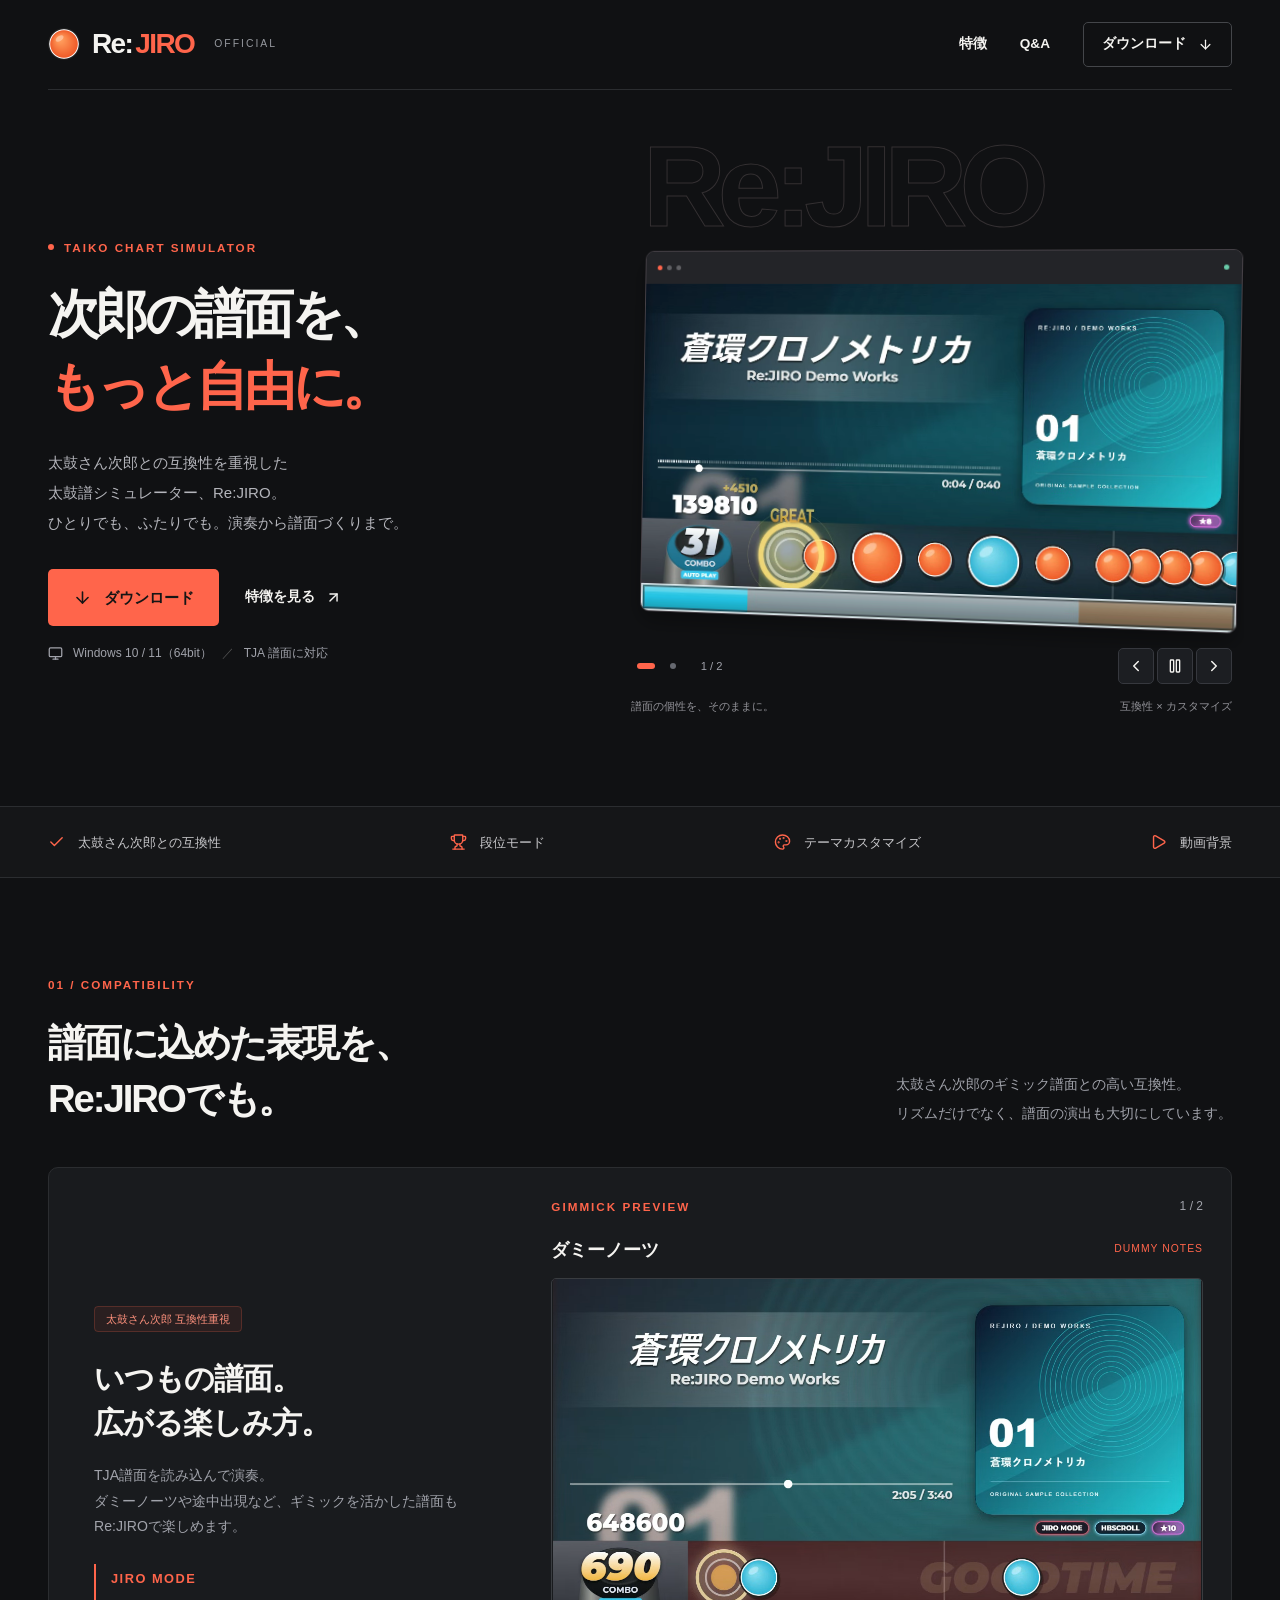
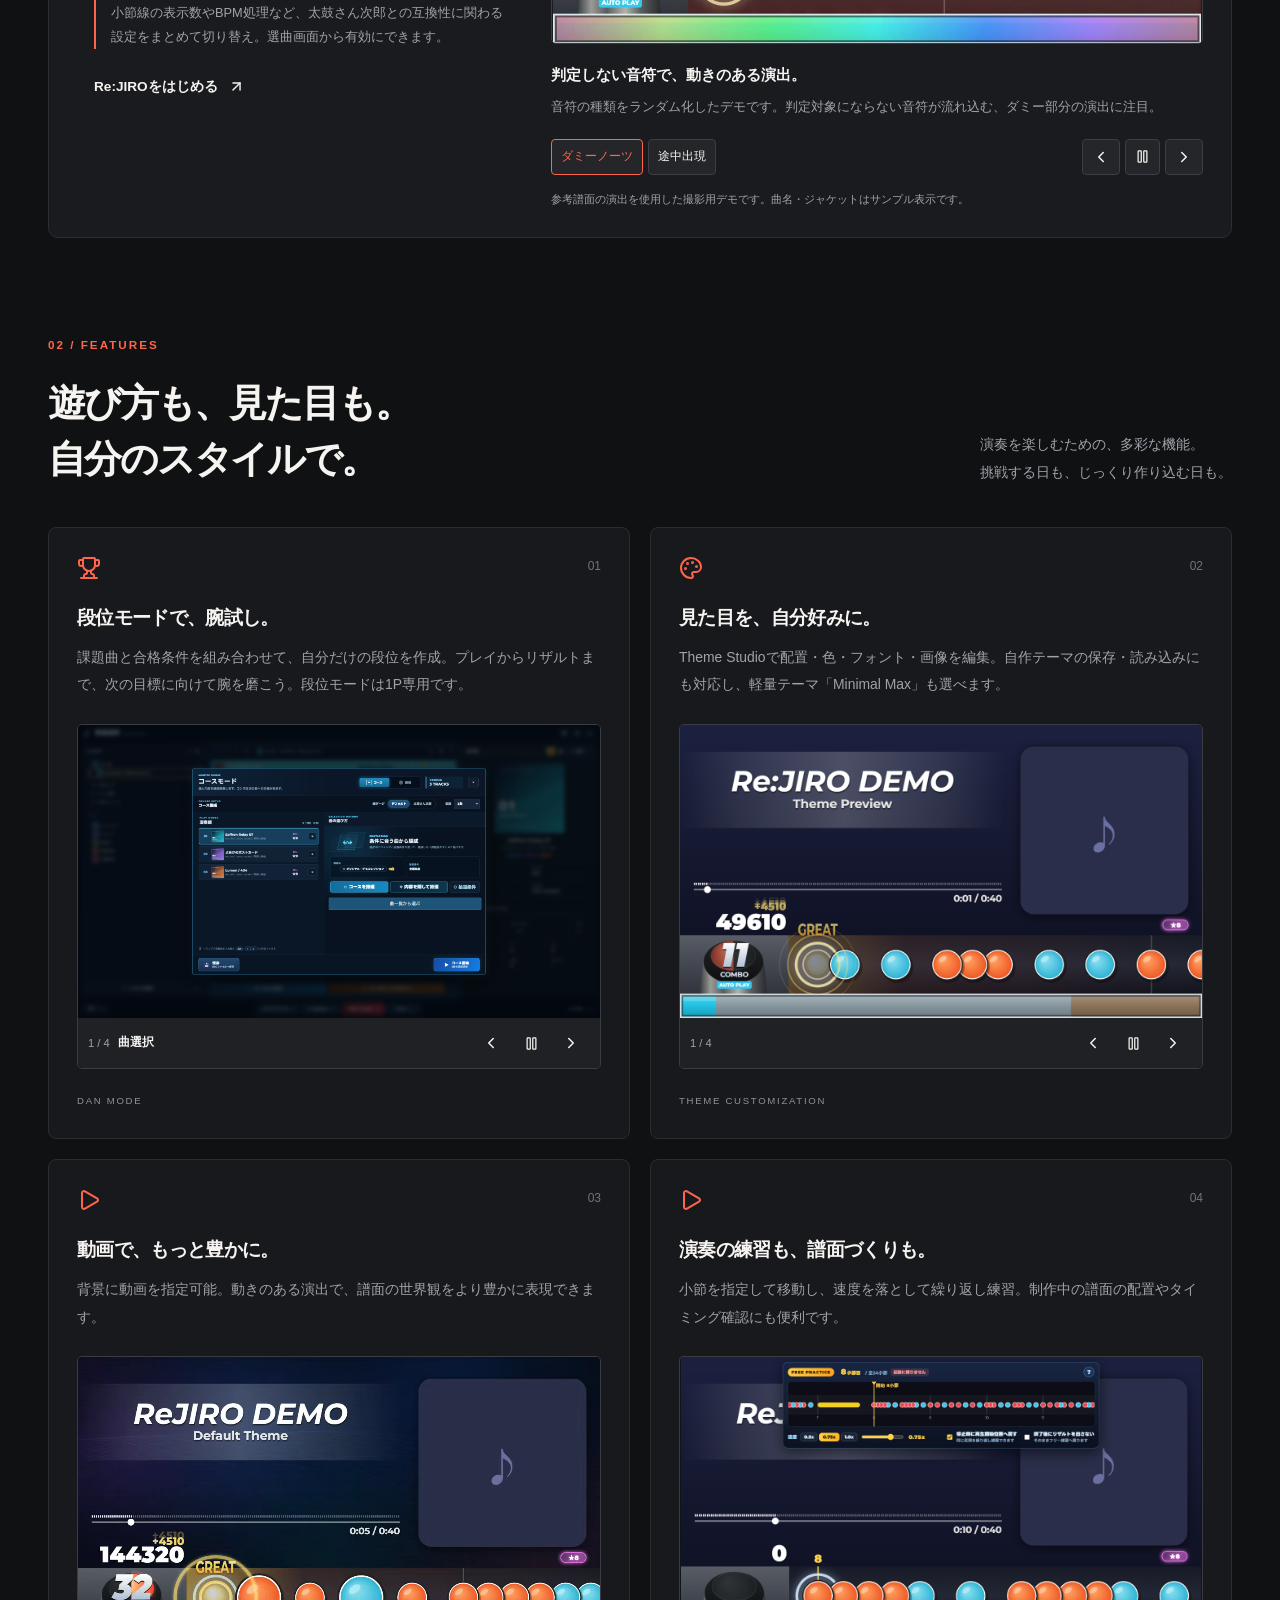
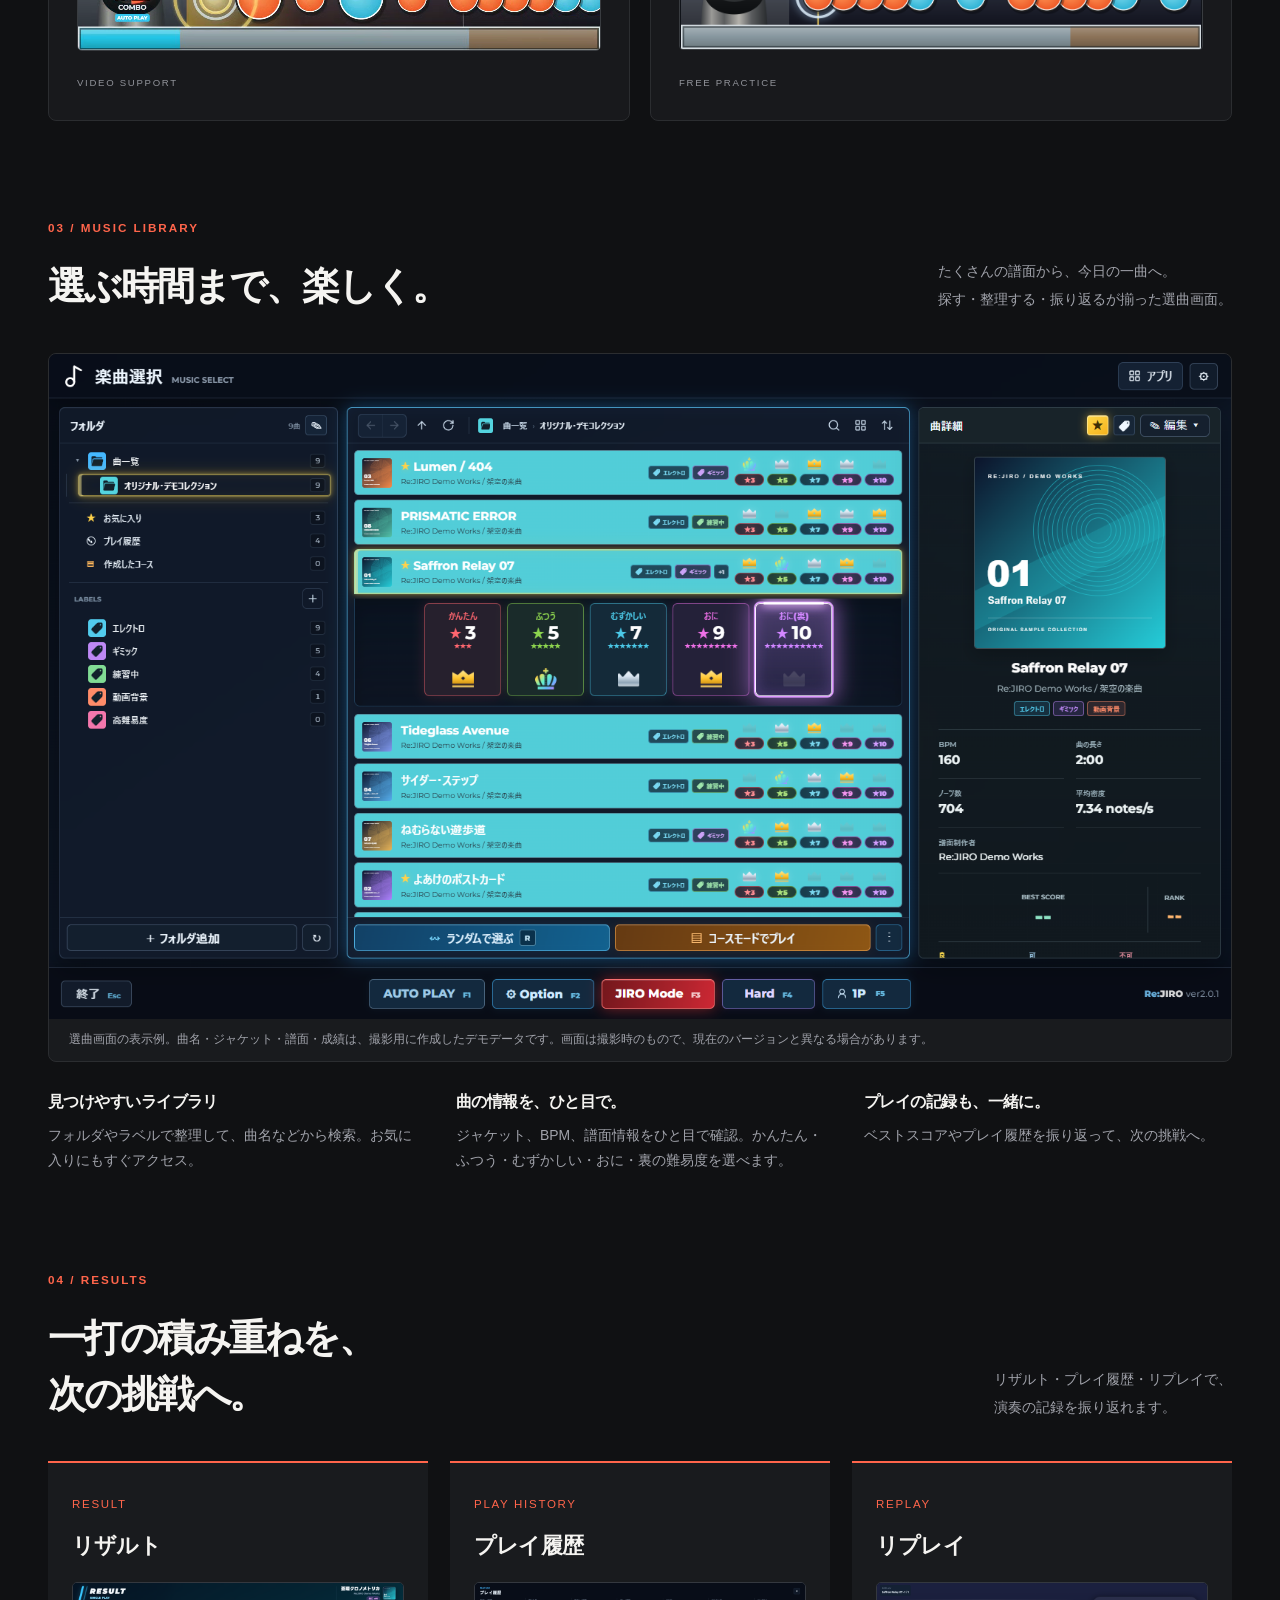
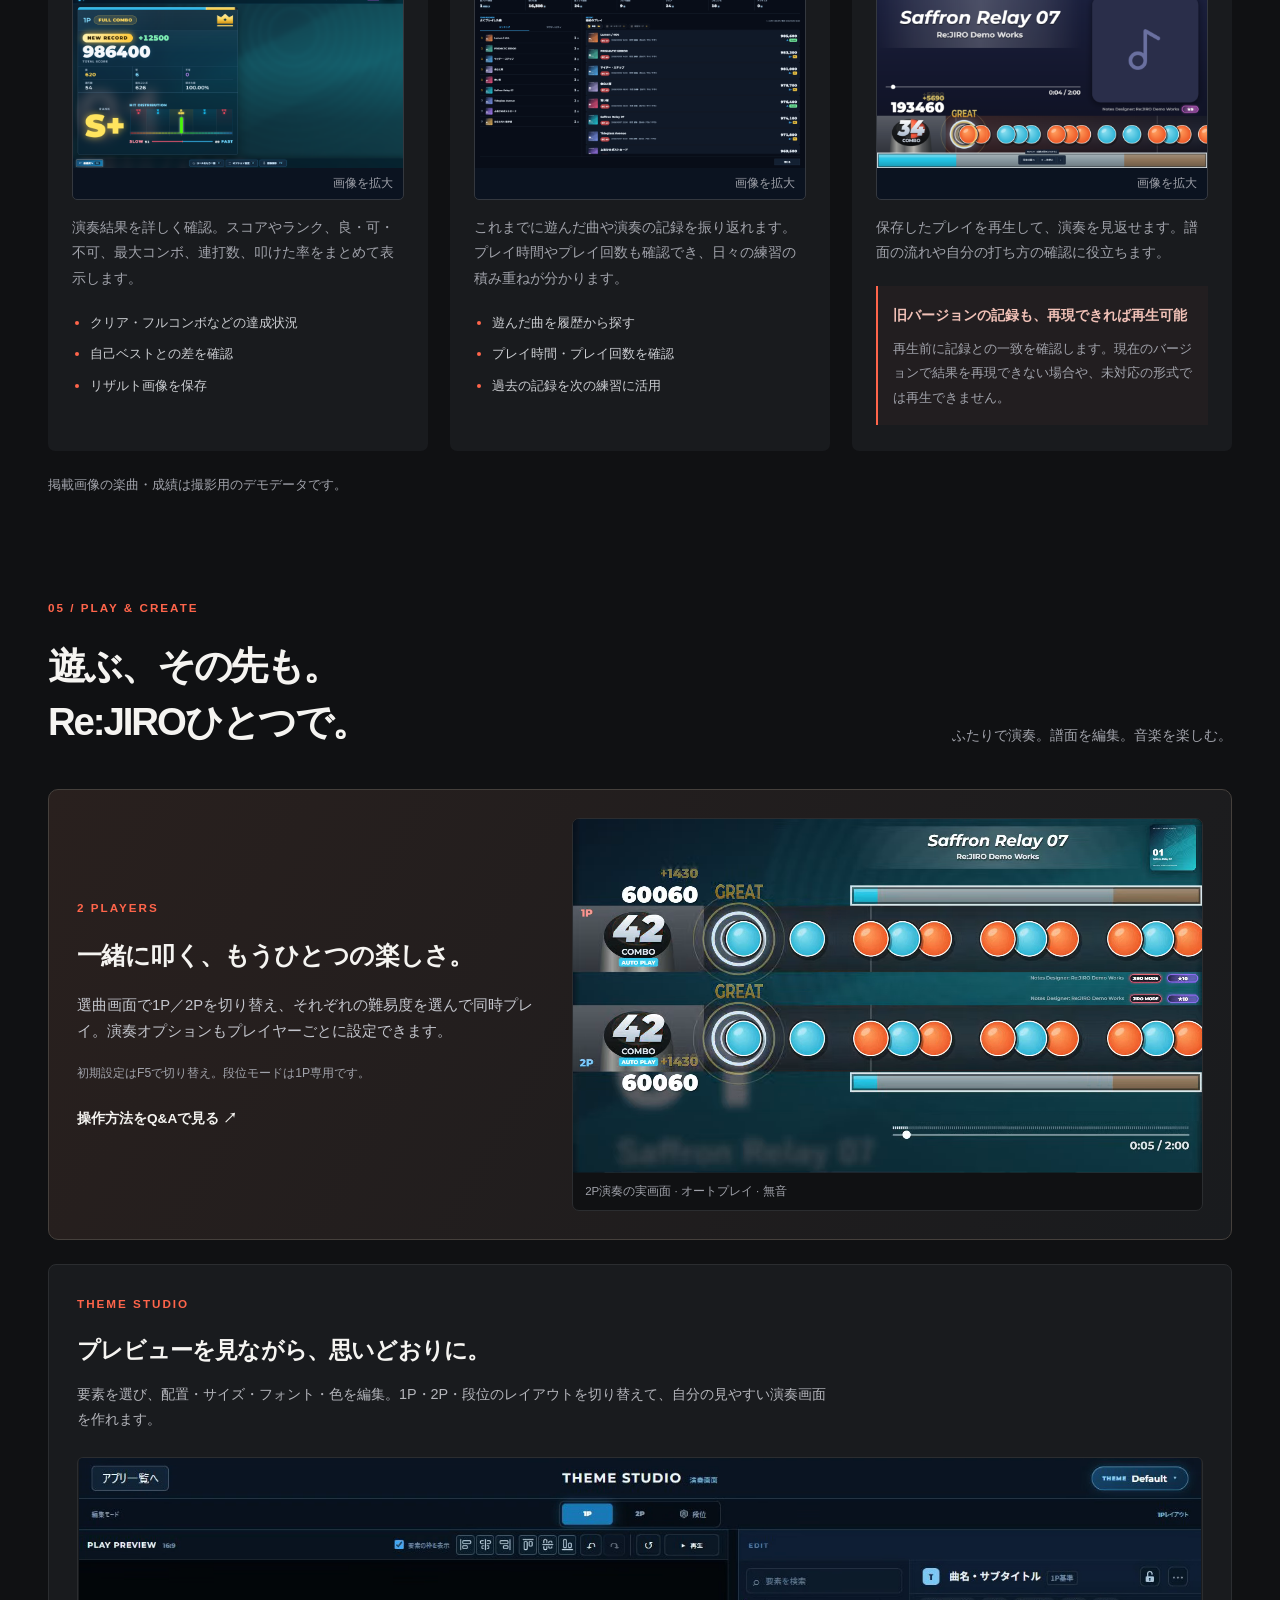
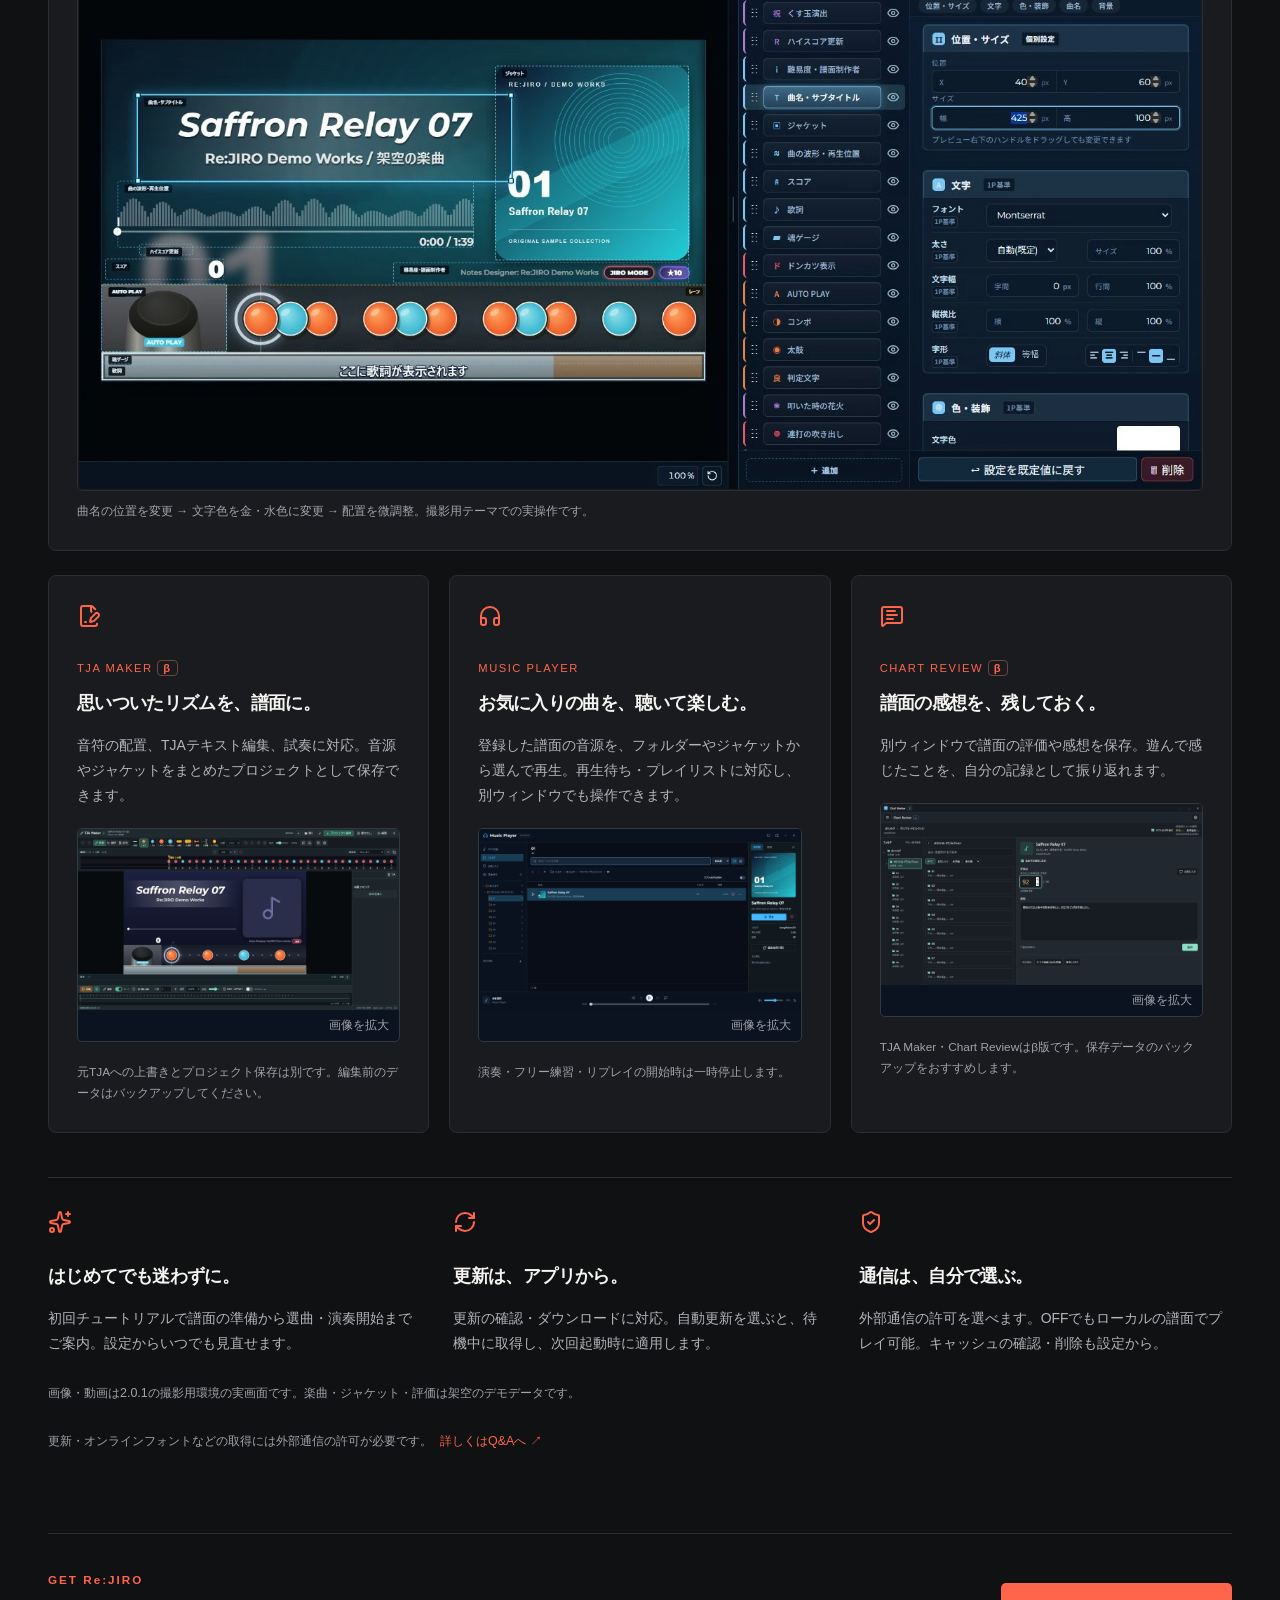
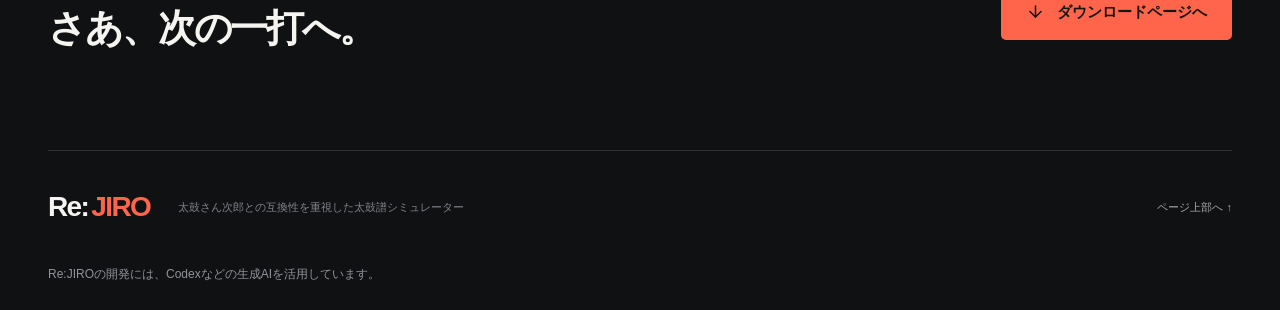
==== commit ce5276fb: "Compact two-player preview and keep Theme Studio video only" ====
--- a/index.html
+++ b/index.html
@@ -1,2 +1,2 @@
-<!DOCTYPE html><html lang="ja"><head><meta charSet="utf-8"/><meta name="viewport" content="width=device-width, initial-scale=1"/><link rel="preload" href="/assets/icon.png" as="image"/><link rel="stylesheet" href="/_next/static/css/index.Cuo3MetW.css" data-rsc-css-href="/_next/static/css/index.Cuo3MetW.css" data-precedence="vite-rsc/importer-resources"/><link rel="stylesheet" href="/_next/static/css/page.byYtNt51.css" data-rsc-css-href="/_next/static/css/page.byYtNt51.css" data-precedence="vite-rsc/importer-resources"/><link rel="modulepreload" fetchPriority="low" href="/_next/static/chunks/index-Ckjmai39.js"/><script src="/_next/static/chunks/rolldown-runtime-C60lm6uB.js" type="module" async=""></script><script src="/_next/static/chunks/framework-D_rUT4EX.js" type="module" async=""></script><link rel="modulepreload" href="/_next/static/chunks/layout-segment-context-CYpZ7c8m.js" crossorigin=""/><link rel="modulepreload" href="/_next/static/chunks/Icon-COpRllaJ.js" crossorigin=""/><link rel="modulepreload" href="/_next/static/chunks/hero-previews-CQ_Rzbtg.js" crossorigin=""/><link rel="modulepreload" href="/_next/static/chunks/carousel-DRVHPIOn.js" crossorigin=""/><link rel="modulepreload" href="/_next/static/chunks/button-DaXsFBML.js" crossorigin=""/><link rel="modulepreload" href="/_next/static/chunks/createLucideIcon-CyYAvd9g.js" crossorigin=""/><link rel="modulepreload" href="/_next/static/chunks/compatibility-slideshow-1B4d_rm6.js" crossorigin=""/><link rel="modulepreload" href="/_next/static/chunks/gameplay-video-BY3eiBvu.js" crossorigin=""/><link rel="modulepreload" href="/_next/static/chunks/dan-slideshow-BQsc2xdB.js" crossorigin=""/><link rel="modulepreload" href="/_next/static/chunks/theme-slideshow-DqB31ZAM.js" crossorigin=""/><link rel="modulepreload" href="/_next/static/chunks/image-preview-DPKLxYUA.js" crossorigin=""/><link rel="modulepreload" href="/_next/static/chunks/stateAttributesMapping-B_fJNPYc.js" crossorigin=""/><title>Re:JIRO（ReJIRO）公式サイト | Windows向け太鼓譜シミュレーター</title><meta name="description" content="Re:JIRO（ReJIRO）は、太鼓さん次郎との互換性を重視したWindows向け太鼓譜シミュレーター。2Pプレイ、段位、フリー練習、TJA Maker、Theme Studioなどの機能と使い方をご紹介します。"/><meta name="application-name" content="Re:JIRO"/><meta name="robots" content="index, follow"/><meta property="og:title" content="Re:JIRO（ReJIRO）公式サイト | Windows向け太鼓譜シミュレーター"/><meta property="og:description" content="太鼓さん次郎との互換性を重視したWindows向け太鼓譜シミュレーター。2Pプレイ、段位、フリー練習、TJA Maker、Theme Studioの機能や使い方をご紹介します。"/><meta property="og:url" content="https://rejiro-app.github.io"/><meta property="og:site_name" content="Re:JIRO公式サイト"/><meta property="og:type" content="website"/><meta property="og:locale" content="ja_JP"/><meta property="og:image" content="https://rejiro-app.github.io/assets/hero-default.png"/><meta property="og:image:width" content="1280"/><meta property="og:image:height" content="720"/><meta property="og:image:alt" content="Re:JIROの演奏画面"/><meta name="twitter:card" content="summary_large_image"/><meta name="twitter:title" content="Re:JIRO（ReJIRO）公式サイト | Windows向け太鼓譜シミュレーター"/><meta name="twitter:description" content="太鼓さん次郎との互換性を重視したWindows向け太鼓譜シミュレーター。2Pプレイ、段位、フリー練習、TJA Maker、Theme Studioの機能や使い方をご紹介します。"/><meta name="twitter:image" content="https://rejiro-app.github.io/assets/hero-default.png"/><link rel="icon" href="/assets/icon.png"/><link rel="canonical" href="https://rejiro-app.github.io"/><script>Object.assign(((self[Symbol.for("vinext.navigationRuntime")]??={bootstrap:{routeManifest:null},functions:{}}).bootstrap.rsc??={rsc:[]}),{params:{},nav:{"pathname":"/","searchParams":[]}})</script><link rel="modulepreload" href="/_next/static/chunks/index-Ckjmai39.js" />
-</head><body><script type="application/ld+json">{"@context":"https://schema.org","@graph":[{"@type":"WebSite","@id":"https://rejiro-app.github.io/#website","url":"https://rejiro-app.github.io/","name":"Re:JIRO公式サイト","alternateName":["ReJIRO","Re:JIRO","れ・じろう","り・じろう"],"inLanguage":"ja"},{"@type":"SoftwareApplication","@id":"https://rejiro-app.github.io/#app","name":"Re:JIRO","alternateName":"ReJIRO","url":"https://rejiro-app.github.io/","description":"太鼓さん次郎との互換性を重視したWindows向け太鼓譜シミュレーター。2Pプレイ、段位、フリー練習、TJA Maker、Theme Studioの機能や使い方をご紹介します。","applicationCategory":"GameApplication","operatingSystem":"Windows 10 / Windows 11 (64bit)","image":"https://rejiro-app.github.io/assets/hero-default.png","downloadUrl":"https://github.com/rejiro-app/rejiro-releases/releases","sameAs":"https://github.com/rejiro-app/rejiro-releases"}]}</script><a class="skip" href="#main">本文へ移動</a><header class="header"><a class="brand" href="/" aria-label="Re:JIRO トップ"><img src="/assets/icon.png" alt="" width="32" height="32"/>Re:<span>JIRO</span><small>OFFICIAL</small></a><nav aria-label="メインナビゲーション"><a href="/#features">特徴</a><a href="/qa/">Q&amp;A</a><a class="nav-download" href="/download">ダウンロード <svg xmlns="http://www.w3.org/2000/svg" width="15" height="15" viewBox="0 0 24 24" fill="none" stroke="currentColor" stroke-width="2" stroke-linecap="round" stroke-linejoin="round" class="lucide lucide-arrow-down" aria-hidden="true"><path d="M12 5v14"></path><path d="m19 12-7 7-7-7"></path></svg></a></nav></header><main id="main"><section class="hero wrap"><div class="hero-copy"><div class="eyebrow"><span class="live-dot"></span> TAIKO CHART SIMULATOR</div><h1>次郎の譜面を、<br/><em>もっと自由に。</em></h1><p>太鼓さん次郎との互換性を重視した<br class="desktop"/>太鼓譜シミュレーター、Re:JIRO。<br/>ひとりでも、ふたりでも。演奏から譜面づくりまで。</p><div class="hero-actions"><a class="button primary" href="/download"><svg xmlns="http://www.w3.org/2000/svg" width="19" height="19" viewBox="0 0 24 24" fill="none" stroke="currentColor" stroke-width="2" stroke-linecap="round" stroke-linejoin="round" class="lucide lucide-arrow-down" aria-hidden="true"><path d="M12 5v14"></path><path d="m19 12-7 7-7-7"></path></svg>ダウンロード</a><a class="text-link" href="#features">特徴を見る <svg xmlns="http://www.w3.org/2000/svg" width="17" height="17" viewBox="0 0 24 24" fill="none" stroke="currentColor" stroke-width="2" stroke-linecap="round" stroke-linejoin="round" class="lucide lucide-arrow-up-right" aria-hidden="true"><path d="M7 7h10v10"></path><path d="M7 17 17 7"></path></svg></a></div><div class="hero-meta"><svg xmlns="http://www.w3.org/2000/svg" width="15" height="15" viewBox="0 0 24 24" fill="none" stroke="currentColor" stroke-width="2" stroke-linecap="round" stroke-linejoin="round" class="lucide lucide-monitor" aria-hidden="true"><rect width="20" height="14" x="2" y="3" rx="2"></rect><line x1="8" x2="16" y1="21" y2="21"></line><line x1="12" x2="12" y1="17" y2="21"></line></svg> Windows 10 / 11（64bit） <span>／</span> TJA 譜面に対応</div></div><div class="hero-visual"><span class="outline-word" aria-hidden="true">Re:JIRO</span><div class="relative hero-carousel" role="region" aria-roledescription="carousel" data-slot="carousel" aria-label="テーマとジャケットを設定した演奏プレビュー"><div class="overflow-hidden" data-slot="carousel-content"><div class="flex -ml-4 hero-slide-track"><div role="group" aria-roledescription="slide" data-slot="carousel-item" class="min-w-0 shrink-0 grow-0 basis-full pl-4 hero-slide" aria-label="1 / 2 Default"><figure class="screen"><div class="screen-bar"><span><i></i><i></i><i></i></span><span class="screen-dot"></span></div><video src="/assets/hero-default.webm" poster="/assets/hero-default.png" muted="" playsInline="" preload="auto" width="1280" height="720" aria-label="defaultテーマ・ジャケット設定済みの演奏プレビュー（無音）"></video></figure></div><div role="group" aria-roledescription="slide" data-slot="carousel-item" class="min-w-0 shrink-0 grow-0 basis-full pl-4 hero-slide" aria-label="2 / 2 Glass"><figure class="screen"><div class="screen-bar"><span><i></i><i></i><i></i></span><span class="screen-dot"></span></div><video poster="/assets/hero-glass.png" muted="" playsInline="" preload="none" width="1280" height="720" aria-label="glassテーマ・ジャケット設定済みの演奏プレビュー（無音）"></video></figure></div></div></div><div class="hero-preview-controls"><div class="hero-preview-dots"><button type="button" aria-label="Defaultのプレビューを表示" aria-current="true"><span></span></button><button type="button" aria-label="Glassのプレビューを表示"><span></span></button></div><span class="hero-preview-name" aria-live="off"><small>1<!-- --> / <!-- -->2</small></span><div class="hero-preview-buttons"><button type="button" aria-label="前のプレビュー"><svg xmlns="http://www.w3.org/2000/svg" width="18" height="18" viewBox="0 0 24 24" fill="none" stroke="currentColor" stroke-width="2" stroke-linecap="round" stroke-linejoin="round" class="lucide lucide-chevron-left" aria-hidden="true"><path d="m15 18-6-6 6-6"></path></svg></button><button type="button" aria-label="動画と自動切り替えを再生" aria-pressed="true"><svg xmlns="http://www.w3.org/2000/svg" width="16" height="16" viewBox="0 0 24 24" fill="none" stroke="currentColor" stroke-width="2" stroke-linecap="round" stroke-linejoin="round" class="lucide lucide-play" aria-hidden="true"><path d="M5 5a2 2 0 0 1 3.008-1.728l11.997 6.998a2 2 0 0 1 .003 3.458l-12 7A2 2 0 0 1 5 19z"></path></svg></button><button type="button" aria-label="次のプレビュー"><svg xmlns="http://www.w3.org/2000/svg" width="18" height="18" viewBox="0 0 24 24" fill="none" stroke="currentColor" stroke-width="2" stroke-linecap="round" stroke-linejoin="round" class="lucide lucide-chevron-right" aria-hidden="true"><path d="m9 18 6-6-6-6"></path></svg></button></div></div></div><div class="visual-caption"><span>譜面の個性を、そのままに。</span><span>互換性 × カスタマイズ</span></div></div></section><div class="feature-strip"><div class="wrap"><span><svg xmlns="http://www.w3.org/2000/svg" width="24" height="24" viewBox="0 0 24 24" fill="none" stroke="currentColor" stroke-width="2" stroke-linecap="round" stroke-linejoin="round" class="lucide lucide-check" aria-hidden="true"><path d="M20 6 9 17l-5-5"></path></svg>太鼓さん次郎との互換性</span><span><svg xmlns="http://www.w3.org/2000/svg" width="24" height="24" viewBox="0 0 24 24" fill="none" stroke="currentColor" stroke-width="2" stroke-linecap="round" stroke-linejoin="round" class="lucide lucide-trophy" aria-hidden="true"><path d="M10 14.66V17a1 1 0 0 1-1 1 2 2 0 0 0-2 2v2"></path><path d="M14 14.66V17a1 1 0 0 0 1 1 2 2 0 0 1 2 2v2"></path><path d="M17.916 10H19.5A2.5 2.5 0 0 0 22 7.5V5a1 1 0 0 0-1-1h-3"></path><path d="M4 22h16"></path><path d="M6 9a6 6 0 0 0 12 0V3a1 1 0 0 0-1-1H7a1 1 0 0 0-1 1z"></path><path d="M6.084 10H4.5A2.5 2.5 0 0 1 2 7.5V5a1 1 0 0 1 1-1h3"></path></svg>段位モード</span><span><svg xmlns="http://www.w3.org/2000/svg" width="24" height="24" viewBox="0 0 24 24" fill="none" stroke="currentColor" stroke-width="2" stroke-linecap="round" stroke-linejoin="round" class="lucide lucide-palette" aria-hidden="true"><path d="M12 22a1 1 0 0 1 0-20 10 9 0 0 1 10 9 5 5 0 0 1-5 5h-2.25a1.75 1.75 0 0 0-1.4 2.8l.3.4a1.75 1.75 0 0 1-1.4 2.8z"></path><circle cx="13.5" cy="6.5" r=".5" fill="currentColor"></circle><circle cx="17.5" cy="10.5" r=".5" fill="currentColor"></circle><circle cx="6.5" cy="12.5" r=".5" fill="currentColor"></circle><circle cx="8.5" cy="7.5" r=".5" fill="currentColor"></circle></svg>テーマカスタマイズ</span><span><svg xmlns="http://www.w3.org/2000/svg" width="24" height="24" viewBox="0 0 24 24" fill="none" stroke="currentColor" stroke-width="2" stroke-linecap="round" stroke-linejoin="round" class="lucide lucide-play" aria-hidden="true"><path d="M5 5a2 2 0 0 1 3.008-1.728l11.997 6.998a2 2 0 0 1 .003 3.458l-12 7A2 2 0 0 1 5 19z"></path></svg>動画背景</span></div></div><section id="features" class="wrap compatibility"><div class="section-heading"><div><span class="eyebrow">01 / COMPATIBILITY</span><h2>譜面に込めた表現を、<br/>Re:JIROでも。</h2></div><p>太鼓さん次郎のギミック譜面との高い互換性。<br/>リズムだけでなく、譜面の演出も大切にしています。</p></div><div class="compat-panel"><div class="compat-text"><span class="tag">太鼓さん次郎 互換性重視</span><h3>いつもの譜面。<br/>広がる楽しみ方。</h3><p>TJA譜面を読み込んで演奏。<br/>ダミーノーツや途中出現など、ギミックを活かした譜面もRe:JIROで楽しめます。</p><div class="jiro-mode"><strong>JIRO MODE</strong><p>小節線の表示数やBPM処理など、太鼓さん次郎との互換性に関わる設定をまとめて切り替え。選曲画面から有効にできます。</p></div><a class="text-link" href="/download">Re:JIROをはじめる <svg xmlns="http://www.w3.org/2000/svg" width="17" height="17" viewBox="0 0 24 24" fill="none" stroke="currentColor" stroke-width="2" stroke-linecap="round" stroke-linejoin="round" class="lucide lucide-arrow-up-right" aria-hidden="true"><path d="M7 7h10v10"></path><path d="M7 17 17 7"></path></svg></a></div><div class="relative compat-slideshow" role="region" aria-roledescription="carousel" data-slot="carousel" aria-label="ギミック譜面の実演動画"><div class="compat-slide-heading"><span class="eyebrow">GIMMICK PREVIEW</span><span>1<!-- --> / <!-- -->2</span></div><div class="overflow-hidden" data-slot="carousel-content"><div class="flex -ml-4 compat-slide-track"><div role="group" aria-roledescription="slide" data-slot="carousel-item" class="min-w-0 shrink-0 grow-0 basis-full pl-4 compat-slide" aria-label="ダミーノーツ"><figure><figcaption><strong>ダミーノーツ</strong><span>DUMMY NOTES</span></figcaption><video muted="" playsInline="" controls="" preload="metadata" poster="/assets/compat-reference-dummy-20261008.png" width="1280" height="720" aria-label="ダミーノーツの実演。参考譜面の演出を使ったデモ・無音。"><source src="/assets/compat-reference-dummy-20261008.webm" type="video/webm"/>お使いのブラウザでは動画を再生できません。</video><h4>判定しない音符で、動きのある演出。</h4><p>音符の種類をランダム化したデモです。判定対象にならない音符が流れ込む、ダミー部分の演出に注目。</p></figure></div><div role="group" aria-roledescription="slide" data-slot="carousel-item" class="min-w-0 shrink-0 grow-0 basis-full pl-4 compat-slide" aria-label="途中出現"><figure><figcaption><strong>途中出現</strong><span>NOTE APPEARANCE</span></figcaption><video muted="" playsInline="" controls="" preload="metadata" poster="/assets/compat-reference-appearance-20261008.png" width="1280" height="720" aria-label="途中出現の実演。参考譜面の演出を使ったデモ・無音。"><source src="/assets/compat-reference-appearance-20261008.webm" type="video/webm"/>お使いのブラウザでは動画を再生できません。</video><h4>譜面の途中で、音符が出現。</h4><p>音符が途中から現れる瞬間に注目。譜面で指定された出現タイミングと、その前後の動きを再現します。</p></figure></div></div></div><div class="compat-slide-controls"><div><button type="button" class="selected" aria-current="true">ダミーノーツ</button><button type="button" class="">途中出現</button></div><div><button type="button" aria-label="前のギミック"><svg xmlns="http://www.w3.org/2000/svg" width="18" height="18" viewBox="0 0 24 24" fill="none" stroke="currentColor" stroke-width="2" stroke-linecap="round" stroke-linejoin="round" class="lucide lucide-chevron-left" aria-hidden="true"><path d="m15 18-6-6 6-6"></path></svg></button><button type="button" aria-label="実演動画を一時停止" aria-pressed="false"><svg xmlns="http://www.w3.org/2000/svg" width="15" height="15" viewBox="0 0 24 24" fill="none" stroke="currentColor" stroke-width="2" stroke-linecap="round" stroke-linejoin="round" class="lucide lucide-pause" aria-hidden="true"><rect x="14" y="3" width="5" height="18" rx="1"></rect><rect x="5" y="3" width="5" height="18" rx="1"></rect></svg></button><button type="button" aria-label="次のギミック"><svg xmlns="http://www.w3.org/2000/svg" width="18" height="18" viewBox="0 0 24 24" fill="none" stroke="currentColor" stroke-width="2" stroke-linecap="round" stroke-linejoin="round" class="lucide lucide-chevron-right" aria-hidden="true"><path d="m9 18 6-6-6-6"></path></svg></button></div></div><small>参考譜面の演出を使用した撮影用デモです。曲名・ジャケットはサンプル表示です。</small></div></div></section><section class="wrap possibilities"><div class="section-heading"><div><span class="eyebrow">02 / FEATURES</span><h2>遊び方も、見た目も。<br/>自分のスタイルで。</h2></div><p>演奏を楽しむための、多彩な機能。<br/>挑戦する日も、じっくり作り込む日も。</p></div><div class="cards"><article><div class="card-top"><svg xmlns="http://www.w3.org/2000/svg" width="24" height="24" viewBox="0 0 24 24" fill="none" stroke="currentColor" stroke-width="2" stroke-linecap="round" stroke-linejoin="round" class="lucide lucide-trophy" aria-hidden="true"><path d="M10 14.66V17a1 1 0 0 1-1 1 2 2 0 0 0-2 2v2"></path><path d="M14 14.66V17a1 1 0 0 0 1 1 2 2 0 0 1 2 2v2"></path><path d="M17.916 10H19.5A2.5 2.5 0 0 0 22 7.5V5a1 1 0 0 0-1-1h-3"></path><path d="M4 22h16"></path><path d="M6 9a6 6 0 0 0 12 0V3a1 1 0 0 0-1-1H7a1 1 0 0 0-1 1z"></path><path d="M6.084 10H4.5A2.5 2.5 0 0 1 2 7.5V5a1 1 0 0 1 1-1h3"></path></svg><span>01</span></div><h3>段位モードで、腕試し。</h3><p>課題曲と合格条件を組み合わせて、自分だけの段位を作成。プレイからリザルトまで、次の目標に向けて腕を磨こう。段位モードは1P専用です。</p><div class="relative dan-slideshow" role="region" aria-roledescription="carousel" data-slot="carousel" aria-label="段位モードの曲選択からリザルトまで"><div class="overflow-hidden" data-slot="carousel-content"><div class="flex -ml-4 dan-slide-track"><div role="group" aria-roledescription="slide" data-slot="carousel-item" class="min-w-0 shrink-0 grow-0 basis-full pl-4 dan-slide" aria-label="曲選択"><img src="/assets/dan-select-20261008.png" alt="Re:JIROの曲選択画面（架空のデモ段位）" width="1920" height="1080" loading="eager"/></div><div role="group" aria-roledescription="slide" data-slot="carousel-item" class="min-w-0 shrink-0 grow-0 basis-full pl-4 dan-slide" aria-label="段位条件の作成"><img src="/assets/dan-conditions-20261008.png" alt="Re:JIROの段位条件の作成画面（架空のデモ段位）" width="1920" height="1080" loading="lazy"/></div><div role="group" aria-roledescription="slide" data-slot="carousel-item" class="min-w-0 shrink-0 grow-0 basis-full pl-4 dan-slide" aria-label="段位モードでプレイ"><video muted="" playsInline="" controls="" preload="metadata" poster="/assets/dan-play-20261008.png" width="1280" height="720" aria-label="架空の3曲を使った段位モードの実プレイ（AUTO PLAY・無音）"><source src="/assets/dan-play-20261008.webm" type="video/webm"/>お使いのブラウザでは動画を再生できません。</video></div><div role="group" aria-roledescription="slide" data-slot="carousel-item" class="min-w-0 shrink-0 grow-0 basis-full pl-4 dan-slide" aria-label="リザルト"><img src="/assets/dan-result-20261008.png" alt="Re:JIROのリザルト画面（架空のデモ段位）" width="1920" height="1080" loading="lazy"/></div></div></div><div class="theme-slide-controls dan-slide-controls"><span aria-live="off"><small>1<!-- --> / <!-- -->4</small><strong>曲選択</strong></span><div><button type="button" aria-label="前の段位画面"><svg xmlns="http://www.w3.org/2000/svg" width="18" height="18" viewBox="0 0 24 24" fill="none" stroke="currentColor" stroke-width="2" stroke-linecap="round" stroke-linejoin="round" class="lucide lucide-chevron-left" aria-hidden="true"><path d="m15 18-6-6 6-6"></path></svg></button><button type="button" aria-label="段位スライドを一時停止" aria-pressed="false" disabled=""><svg xmlns="http://www.w3.org/2000/svg" width="15" height="15" viewBox="0 0 24 24" fill="none" stroke="currentColor" stroke-width="2" stroke-linecap="round" stroke-linejoin="round" class="lucide lucide-play" aria-hidden="true"><path d="M5 5a2 2 0 0 1 3.008-1.728l11.997 6.998a2 2 0 0 1 .003 3.458l-12 7A2 2 0 0 1 5 19z"></path></svg></button><button type="button" aria-label="次の段位画面"><svg xmlns="http://www.w3.org/2000/svg" width="18" height="18" viewBox="0 0 24 24" fill="none" stroke="currentColor" stroke-width="2" stroke-linecap="round" stroke-linejoin="round" class="lucide lucide-chevron-right" aria-hidden="true"><path d="m9 18 6-6-6-6"></path></svg></button></div></div></div><span class="card-label">DAN MODE</span></article><article><div class="card-top"><svg xmlns="http://www.w3.org/2000/svg" width="24" height="24" viewBox="0 0 24 24" fill="none" stroke="currentColor" stroke-width="2" stroke-linecap="round" stroke-linejoin="round" class="lucide lucide-palette" aria-hidden="true"><path d="M12 22a1 1 0 0 1 0-20 10 9 0 0 1 10 9 5 5 0 0 1-5 5h-2.25a1.75 1.75 0 0 0-1.4 2.8l.3.4a1.75 1.75 0 0 1-1.4 2.8z"></path><circle cx="13.5" cy="6.5" r=".5" fill="currentColor"></circle><circle cx="17.5" cy="10.5" r=".5" fill="currentColor"></circle><circle cx="6.5" cy="12.5" r=".5" fill="currentColor"></circle><circle cx="8.5" cy="7.5" r=".5" fill="currentColor"></circle></svg><span>02</span></div><h3>見た目を、自分好みに。</h3><p>Theme Studioで配置・色・フォント・画像を編集。自作テーマの保存・読み込みにも対応し、軽量テーマ「Minimal Max」も選べます。</p><div class="relative theme-carousel" role="region" aria-roledescription="carousel" data-slot="carousel" aria-label="Re:JIROのテーマ別演奏画面"><div class="overflow-hidden" data-slot="carousel-content"><div class="flex -ml-4 theme-slide-track"><div role="group" aria-roledescription="slide" data-slot="carousel-item" class="min-w-0 shrink-0 grow-0 basis-full pl-4 theme-slide" aria-label="1 / 4 Default"><img src="/assets/theme-default.png" alt="DefaultテーマでのRe:JIROの実際の演奏画面" width="1280" height="720" loading="eager"/></div><div role="group" aria-roledescription="slide" data-slot="carousel-item" class="min-w-0 shrink-0 grow-0 basis-full pl-4 theme-slide" aria-label="2 / 4 Minimal"><img src="/assets/theme-minimal.png" alt="MinimalテーマでのRe:JIROの実際の演奏画面" width="1280" height="720" loading="lazy"/></div><div role="group" aria-roledescription="slide" data-slot="carousel-item" class="min-w-0 shrink-0 grow-0 basis-full pl-4 theme-slide" aria-label="3 / 4 Terminal"><img src="/assets/theme-terminal.png" alt="TerminalテーマでのRe:JIROの実際の演奏画面" width="1280" height="720" loading="lazy"/></div><div role="group" aria-roledescription="slide" data-slot="carousel-item" class="min-w-0 shrink-0 grow-0 basis-full pl-4 theme-slide" aria-label="4 / 4 Glass"><img src="/assets/theme-glass.png" alt="GlassテーマでのRe:JIROの実際の演奏画面" width="1280" height="720" loading="lazy"/></div></div></div><div class="theme-slide-controls"><span aria-live="off"><small>1<!-- --> / <!-- -->4</small></span><div><button type="button" aria-label="前のテーマ"><svg xmlns="http://www.w3.org/2000/svg" width="18" height="18" viewBox="0 0 24 24" fill="none" stroke="currentColor" stroke-width="2" stroke-linecap="round" stroke-linejoin="round" class="lucide lucide-chevron-left" aria-hidden="true"><path d="m15 18-6-6 6-6"></path></svg></button><button type="button" aria-label="自動切り替えを一時停止" aria-pressed="false" disabled=""><svg xmlns="http://www.w3.org/2000/svg" width="15" height="15" viewBox="0 0 24 24" fill="none" stroke="currentColor" stroke-width="2" stroke-linecap="round" stroke-linejoin="round" class="lucide lucide-play" aria-hidden="true"><path d="M5 5a2 2 0 0 1 3.008-1.728l11.997 6.998a2 2 0 0 1 .003 3.458l-12 7A2 2 0 0 1 5 19z"></path></svg></button><button type="button" aria-label="次のテーマ"><svg xmlns="http://www.w3.org/2000/svg" width="18" height="18" viewBox="0 0 24 24" fill="none" stroke="currentColor" stroke-width="2" stroke-linecap="round" stroke-linejoin="round" class="lucide lucide-chevron-right" aria-hidden="true"><path d="m9 18 6-6-6-6"></path></svg></button></div></div></div><span class="card-label">THEME CUSTOMIZATION</span></article><article><div class="card-top"><svg xmlns="http://www.w3.org/2000/svg" width="24" height="24" viewBox="0 0 24 24" fill="none" stroke="currentColor" stroke-width="2" stroke-linecap="round" stroke-linejoin="round" class="lucide lucide-play" aria-hidden="true"><path d="M5 5a2 2 0 0 1 3.008-1.728l11.997 6.998a2 2 0 0 1 .003 3.458l-12 7A2 2 0 0 1 5 19z"></path></svg><span>03</span></div><h3>動画で、もっと豊かに。</h3><p>背景に動画を指定可能。動きのある演出で、譜面の世界観をより豊かに表現できます。</p><div class="background-demo"><video muted="" loop="" playsInline="" controls="" preload="metadata" poster="/assets/background-poster.png" width="1280" height="720" aria-label="オリジナルのサンプル動画を背景に設定したRe:JIROの実演。無音、8秒。"><source src="/assets/background-play.webm" type="video/webm"/>お使いのブラウザでは動画を再生できません。</video></div><span class="card-label">VIDEO SUPPORT</span></article><article><div class="card-top"><svg xmlns="http://www.w3.org/2000/svg" width="24" height="24" viewBox="0 0 24 24" fill="none" stroke="currentColor" stroke-width="2" stroke-linecap="round" stroke-linejoin="round" class="lucide lucide-play" aria-hidden="true"><path d="M5 5a2 2 0 0 1 3.008-1.728l11.997 6.998a2 2 0 0 1 .003 3.458l-12 7A2 2 0 0 1 5 19z"></path></svg><span>04</span></div><h3>演奏の練習も、譜面づくりも。</h3><p>小節を指定して移動し、速度を落として繰り返し練習。制作中の譜面の配置やタイミング確認にも便利です。</p><img class="card-image" src="/assets/free-practice.png" alt="フリー練習の実画面。8小節目・0.75倍速・開始位置へ戻す設定。" width="1280" height="720" loading="lazy"/><span class="card-label">FREE PRACTICE</span></article></div></section><section class="wrap music-library"><div class="section-heading"><div><span class="eyebrow">03 / MUSIC LIBRARY</span><h2>選ぶ時間まで、楽しく。</h2></div><p>たくさんの譜面から、今日の一曲へ。<br/>探す・整理する・振り返るが揃った選曲画面。</p></div><figure class="library-screen"><img src="/assets/song-select-201.png" alt="Re:JIROの選曲画面。左にフォルダ・お気に入り・プレイ履歴、中央に曲一覧、右に曲詳細が表示されている。" width="1600" height="900" loading="lazy"/><figcaption>選曲画面の表示例。曲名・ジャケット・譜面・成績は、撮影用に作成したデモデータです。画面は撮影時のもので、現在のバージョンと異なる場合があります。</figcaption></figure><div class="library-features"><div><h3>見つけやすいライブラリ</h3><p>フォルダやラベルで整理して、曲名などから検索。お気に入りにもすぐアクセス。</p></div><div><h3>曲の情報を、ひと目で。</h3><p>ジャケット、BPM、譜面情報をひと目で確認。かんたん・ふつう・むずかしい・おに・裏の難易度を選べます。</p></div><div><h3>プレイの記録も、一緒に。</h3><p>ベストスコアやプレイ履歴を振り返って、次の挑戦へ。</p></div></div></section><section id="results" class="wrap results-section"><div class="section-heading"><div><span class="eyebrow">04 / RESULTS</span><h2>一打の積み重ねを、<br/>次の挑戦へ。</h2></div><p>リザルト・プレイ履歴・リプレイで、<br/>演奏の記録を振り返れます。</p></div><div class="result-types result-overview"><article><span class="result-mode">RESULT</span><h3>リザルト</h3><button type="button" tabindex="0" data-base-ui-click-trigger="" id="base-ui-_R_ur6hi_" aria-haspopup="dialog" aria-expanded="false" data-slot="dialog-trigger" aria-label="リザルトのスクリーンショットを拡大" class="result-screenshot"><img src="/assets/result-single.png" alt="Re:JIROのリザルト画面（架空のデモ成績）" width="1920" height="1080" loading="lazy"/><span>画像を拡大</span></button><p>演奏結果を詳しく確認。スコアやランク、良・可・不可、最大コンボ、連打数、叩けた率をまとめて表示します。</p><ul><li>クリア・フルコンボなどの達成状況</li><li>自己ベストとの差を確認</li><li>リザルト画像を保存</li></ul></article><article><span class="result-mode">PLAY HISTORY</span><h3>プレイ履歴</h3><button type="button" tabindex="0" data-base-ui-click-trigger="" id="base-ui-_R_ut6hi_" aria-haspopup="dialog" aria-expanded="false" data-slot="dialog-trigger" aria-label="プレイ履歴のスクリーンショットを拡大" class="result-screenshot"><img src="/assets/play-history-20261008.png" alt="Re:JIROのプレイ履歴画面。プレイ統計、よくプレイした曲、最近の成績を表示（デモデータ）。" width="1920" height="1080" loading="lazy"/><span>画像を拡大</span></button><p>これまでに遊んだ曲や演奏の記録を振り返れます。プレイ時間やプレイ回数も確認でき、日々の練習の積み重ねが分かります。</p><ul><li>遊んだ曲を履歴から探す</li><li>プレイ時間・プレイ回数を確認</li><li>過去の記録を次の練習に活用</li></ul></article><article><span class="result-mode">REPLAY</span><h3>リプレイ</h3><button type="button" tabindex="0" data-base-ui-click-trigger="" id="base-ui-_R_uv6hi_" aria-haspopup="dialog" aria-expanded="false" data-slot="dialog-trigger" aria-label="リプレイのスクリーンショットを拡大" class="result-screenshot"><img src="/assets/replay-playback-20261008.png" alt="Re:JIROで保存した演奏を再生しているリプレイ画面。音符・コンボ・再生操作を表示（架空譜面のデモ）。" width="1920" height="1080" loading="lazy"/><span>画像を拡大</span></button><p>保存したプレイを再生して、演奏を見返せます。譜面の流れや自分の打ち方の確認に役立ちます。</p><div class="replay-version-note"><strong>旧バージョンの記録も、再現できれば再生可能</strong><p>再生前に記録との一致を確認します。現在のバージョンで結果を再現できない場合や、未対応の形式では再生できません。</p></div></article></div><p class="result-save-note">掲載画像の楽曲・成績は撮影用のデモデータです。</p></section><section class="wrap current-features" id="apps"><div class="section-heading"><div><span class="eyebrow">05 / PLAY &amp; CREATE</span><h2>遊ぶ、その先も。<br/>Re:JIROひとつで。</h2></div><p>ふたりで演奏。譜面を編集。音楽を楽しむ。</p></div><article class="two-player-feature"><div><span class="eyebrow">2 PLAYERS</span><h3>一緒に叩く、もうひとつの楽しさ。</h3><p>選曲画面で1P／2Pを切り替え、それぞれの難易度を選んで同時プレイ。演奏オプションもプレイヤーごとに設定できます。</p><small>初期設定はF5で切り替え。段位モードは1P専用です。</small><a class="text-link" href="/qa/#category-1">操作方法をQ&amp;Aで見る ↗</a></div><div class="two-player-media"><video muted="" loop="" playsInline="" controls="" preload="metadata" poster="/assets/two-player-201.png" width="1280" height="720" aria-label="Re:JIRO 2.0.1の2P演奏画面。架空のデモ譜面を両プレイヤーでオート演奏する8秒の無音動画。"><source src="/assets/two-player-201.webm" type="video/webm"/>お使いのブラウザでは動画を再生できません。</video><span>2P演奏の実画面 · オートプレイ · 無音</span></div></article><article class="studio-feature"><div><span class="eyebrow">THEME STUDIO</span><h3>プレビューを見ながら、思いどおりに。</h3><p>要素を選び、配置・サイズ・フォント・色を編集。1P・2P・段位のレイアウトを切り替えて、自分の見やすい演奏画面を作れます。</p></div><div class="studio-edit-video"><video muted="" loop="" playsInline="" controls="" preload="metadata" poster="/assets/theme-studio-edit-poster.png" width="1280" height="720" aria-label="Theme Studioで曲名のX・Y位置を変更し、文字色を白から金、水色へ変える実操作の録画。無音。"><source src="/assets/theme-studio-edit.webm" type="video/webm"/>お使いのブラウザでは動画を再生できません。</video><p>曲名の位置を変更 → 文字色を金・水色に変更 → 配置を微調整。撮影用テーマでの実操作です。</p></div><button type="button" tabindex="0" data-base-ui-click-trigger="" id="base-ui-_R_vn7hi_" aria-haspopup="dialog" aria-expanded="false" data-slot="dialog-trigger" aria-label="Theme Studioの編集画面のスクリーンショットを拡大" class="result-screenshot"><img src="/assets/theme-studio-201.png" alt="Re:JIRO 2.0.1のTheme Studio。左に演奏プレビュー、右に要素一覧と位置・文字・色の編集設定を表示" width="1920" height="1080" loading="lazy"/><span>画像を拡大</span></button></article><div class="app-feature-grid"><article><svg xmlns="http://www.w3.org/2000/svg" width="24" height="24" viewBox="0 0 24 24" fill="none" stroke="currentColor" stroke-width="2" stroke-linecap="round" stroke-linejoin="round" class="lucide lucide-file-pen-line" aria-hidden="true"><path d="M14.364 13.634a2 2 0 0 0-.506.854l-.837 2.87a.5.5 0 0 0 .62.62l2.87-.837a2 2 0 0 0 .854-.506l4.013-4.009a1 1 0 0 0-3.004-3.004z"></path><path d="M14.487 7.858A1 1 0 0 1 14 7V2"></path><path d="M20 19.645V20a2 2 0 0 1-2 2H6a2 2 0 0 1-2-2V4a2 2 0 0 1 2-2h8a2.4 2.4 0 0 1 1.704.706l2.516 2.516"></path><path d="M8 18h1"></path></svg><span class="app-feature-tag">TJA MAKER <b>β</b></span><h3>思いついたリズムを、譜面に。</h3><p>音符の配置、TJAテキスト編集、試奏に対応。音源やジャケットをまとめたプロジェクトとして保存できます。</p><button type="button" tabindex="0" data-base-ui-click-trigger="" id="base-ui-_R_7qp7hi_" aria-haspopup="dialog" aria-expanded="false" data-slot="dialog-trigger" aria-label="TJA Maker βのスクリーンショットを拡大" class="result-screenshot"><img src="/assets/tja-maker-201.png" alt="Re:JIRO 2.0.1のTJA Maker。架空譜面の音符配置と試奏プレビュー" width="1920" height="1080" loading="lazy"/><span>画像を拡大</span></button><small>元TJAへの上書きとプロジェクト保存は別です。編集前のデータはバックアップしてください。</small></article><article><svg xmlns="http://www.w3.org/2000/svg" width="24" height="24" viewBox="0 0 24 24" fill="none" stroke="currentColor" stroke-width="2" stroke-linecap="round" stroke-linejoin="round" class="lucide lucide-headphones" aria-hidden="true"><path d="M3 14h3a2 2 0 0 1 2 2v3a2 2 0 0 1-2 2H5a2 2 0 0 1-2-2v-7a9 9 0 0 1 18 0v7a2 2 0 0 1-2 2h-1a2 2 0 0 1-2-2v-3a2 2 0 0 1 2-2h3"></path></svg><span class="app-feature-tag">MUSIC PLAYER</span><h3>お気に入りの曲を、聴いて楽しむ。</h3><p>登録した譜面の音源を、フォルダーやジャケットから選んで再生。再生待ち・プレイリストに対応し、別ウィンドウでも操作できます。</p><button type="button" tabindex="0" data-base-ui-click-trigger="" id="base-ui-_R_7r97hi_" aria-haspopup="dialog" aria-expanded="false" data-slot="dialog-trigger" aria-label="Music Playerのスクリーンショットを拡大" class="result-screenshot"><img src="/assets/music-player-201.png" alt="Re:JIRO 2.0.1のMusic Player。架空の曲のジャケットと再生操作" width="1920" height="1080" loading="lazy"/><span>画像を拡大</span></button><small>演奏・フリー練習・リプレイの開始時は一時停止します。</small></article><article><svg xmlns="http://www.w3.org/2000/svg" width="24" height="24" viewBox="0 0 24 24" fill="none" stroke="currentColor" stroke-width="2" stroke-linecap="round" stroke-linejoin="round" class="lucide lucide-message-square-text" aria-hidden="true"><path d="M22 17a2 2 0 0 1-2 2H6.828a2 2 0 0 0-1.414.586l-2.202 2.202A.71.71 0 0 1 2 21.286V5a2 2 0 0 1 2-2h16a2 2 0 0 1 2 2z"></path><path d="M7 11h10"></path><path d="M7 15h6"></path><path d="M7 7h8"></path></svg><span class="app-feature-tag">CHART REVIEW <b>β</b></span><h3>譜面の感想を、残しておく。</h3><p>別ウィンドウで譜面の評価や感想を保存。遊んで感じたことを、自分の記録として振り返れます。</p><button type="button" tabindex="0" data-base-ui-click-trigger="" id="base-ui-_R_7rp7hi_" aria-haspopup="dialog" aria-expanded="false" data-slot="dialog-trigger" aria-label="Chart Review βのスクリーンショットを拡大" class="result-screenshot"><img src="/assets/chart-review-201.png" alt="Re:JIRO 2.0.1のChart Review。架空譜面の評価点と感想を入力する画面" width="1920" height="1080" loading="lazy"/><span>画像を拡大</span></button><small>TJA Maker・Chart Reviewはβ版です。保存データのバックアップをおすすめします。</small></article></div><div class="everyday-features"><div><svg xmlns="http://www.w3.org/2000/svg" width="24" height="24" viewBox="0 0 24 24" fill="none" stroke="currentColor" stroke-width="2" stroke-linecap="round" stroke-linejoin="round" class="lucide lucide-sparkles" aria-hidden="true"><path d="M11.017 2.814a1 1 0 0 1 1.966 0l1.051 5.558a2 2 0 0 0 1.594 1.594l5.558 1.051a1 1 0 0 1 0 1.966l-5.558 1.051a2 2 0 0 0-1.594 1.594l-1.051 5.558a1 1 0 0 1-1.966 0l-1.051-5.558a2 2 0 0 0-1.594-1.594l-5.558-1.051a1 1 0 0 1 0-1.966l5.558-1.051a2 2 0 0 0 1.594-1.594z"></path><path d="M20 2v4"></path><path d="M22 4h-4"></path><circle cx="4" cy="20" r="2"></circle></svg><h3>はじめてでも迷わずに。</h3><p>初回チュートリアルで譜面の準備から選曲・演奏開始までご案内。設定からいつでも見直せます。</p></div><div><svg xmlns="http://www.w3.org/2000/svg" width="24" height="24" viewBox="0 0 24 24" fill="none" stroke="currentColor" stroke-width="2" stroke-linecap="round" stroke-linejoin="round" class="lucide lucide-refresh-cw" aria-hidden="true"><path d="M3 12a9 9 0 0 1 9-9 9.75 9.75 0 0 1 6.74 2.74L21 8"></path><path d="M21 3v5h-5"></path><path d="M21 12a9 9 0 0 1-9 9 9.75 9.75 0 0 1-6.74-2.74L3 16"></path><path d="M8 16H3v5"></path></svg><h3>更新は、アプリから。</h3><p>更新の確認・ダウンロードに対応。自動更新を選ぶと、待機中に取得し、次回起動時に適用します。</p></div><div><svg xmlns="http://www.w3.org/2000/svg" width="24" height="24" viewBox="0 0 24 24" fill="none" stroke="currentColor" stroke-width="2" stroke-linecap="round" stroke-linejoin="round" class="lucide lucide-shield-check" aria-hidden="true"><path d="M20 13c0 5-3.5 7.5-7.66 8.95a1 1 0 0 1-.67-.01C7.5 20.5 4 18 4 13V6a1 1 0 0 1 1-1c2 0 4.5-1.2 6.24-2.72a1.17 1.17 0 0 1 1.52 0C14.51 3.81 17 5 19 5a1 1 0 0 1 1 1z"></path><path d="m9 12 2 2 4-4"></path></svg><h3>通信は、自分で選ぶ。</h3><p>外部通信の許可を選べます。OFFでもローカルの譜面でプレイ可能。キャッシュの確認・削除も設定から。</p></div></div><p class="current-feature-note">画像・動画は2.0.1の撮影用環境の実画面です。楽曲・ジャケット・評価は架空のデモデータです。</p><p class="current-feature-note">更新・オンラインフォントなどの取得には外部通信の許可が必要です。<a href="/qa/">詳しくはQ&amp;Aへ ↗</a></p></section><section class="wrap download-invite"><div><span class="eyebrow">GET Re:JIRO</span><h2>さあ、次の一打へ。</h2></div><a class="button primary" href="/download"><svg xmlns="http://www.w3.org/2000/svg" width="19" height="19" viewBox="0 0 24 24" fill="none" stroke="currentColor" stroke-width="2" stroke-linecap="round" stroke-linejoin="round" class="lucide lucide-arrow-down" aria-hidden="true"><path d="M12 5v14"></path><path d="m19 12-7 7-7-7"></path></svg>ダウンロードページへ</a></section></main><footer class="wrap footer"><a class="brand" href="#">Re:<span>JIRO</span></a><p>太鼓さん次郎との互換性を重視した太鼓譜シミュレーター</p><a href="#main">ページ上部へ ↑</a></footer><p class="wrap development-note">Re:JIROの開発には、Codexなどの生成AIを活用しています。</p><script type="module" src="/_next/static/chunks/index-Ckjmai39.js" id="_R_" async=""></script><script>((self[Symbol.for("vinext.navigationRuntime")]??={bootstrap:{routeManifest:null},functions:{}}).bootstrap.rsc??={rsc:[]}).rsc.push("0:{\"page:/\":\"$L1\",\"layout:/\":\"$L2\",\"route:/\":\"$L3\",\"__route\":\"route:/\",\"__interceptionContext\":null,\"__layoutIds\":[\"layout:/\"],\"__rootLayout\":\"/\",\"__bfcacheSegmentIdentities\":{\"layout:/\":\"[\\\"layout\\\",\\\"layout:/\\\",\\\"root-boundary:/\\\",\\\"\\\"]\",\"page:/\":\"[\\\"page\\\",\\\"page:/\\\",\\\"root-boundary:/\\\",\\\"\\\"]\"},\"__srcPage\":[\"page\"],\"__layoutFlags\":{\"layout:/\":\"s\"},\"__artifactCompatibility\":{\"schemaVersion\":1,\"graphVersion\":\"app-route-graph:1177fd80f83fa7b0\",\"deploymentVersion\":\"ff914664-04c7-4bbd-b107-7a2bf2ea138d\",\"appElementsSchemaVersion\":1,\"rscPayloadSchemaVersion\":1,\"rootBoundaryId\":\"/\",\"renderEpoch\":null}}\n")</script><script>((self[Symbol.for("vinext.navigationRuntime")]??={bootstrap:{routeManifest:null},functions:{}}).bootstrap.rsc??={rsc:[]}).rsc.push("4:I[\"8c0f216c4604\",[],\"Children\",1]\n")</script><script>((self[Symbol.for("vinext.navigationRuntime")]??={bootstrap:{routeManifest:null},functions:{}}).bootstrap.rsc??={rsc:[]}).rsc.push("5:I[\"593f344dc510\",[],\"GlobalErrorBoundary\",1]\n")</script><script>((self[Symbol.for("vinext.navigationRuntime")]??={bootstrap:{routeManifest:null},functions:{}}).bootstrap.rsc??={rsc:[]}).rsc.push("6:I[\"0b874ad30386\",[],\"default\",1]\n")</script><script>((self[Symbol.for("vinext.navigationRuntime")]??={bootstrap:{routeManifest:null},functions:{}}).bootstrap.rsc??={rsc:[]}).rsc.push("7:I[\"593f344dc510\",[],\"ErrorBoundary\",1]\n")</script><script>((self[Symbol.for("vinext.navigationRuntime")]??={bootstrap:{routeManifest:null},functions:{}}).bootstrap.rsc??={rsc:[]}).rsc.push("8:I[\"15c18cfaeeff\",[],\"LayoutSegmentProvider\",1]\n")</script><script>((self[Symbol.for("vinext.navigationRuntime")]??={bootstrap:{routeManifest:null},functions:{}}).bootstrap.rsc??={rsc:[]}).rsc.push("9:I[\"8c0f216c4604\",[],\"Slot\",1]\n")</script><script>((self[Symbol.for("vinext.navigationRuntime")]??={bootstrap:{routeManifest:null},functions:{}}).bootstrap.rsc??={rsc:[]}).rsc.push("a:I[\"593f344dc510\",[],\"NotFoundBoundary\",1]\n")</script><script>((self[Symbol.for("vinext.navigationRuntime")]??={bootstrap:{routeManifest:null},functions:{}}).bootstrap.rsc??={rsc:[]}).rsc.push("b:I[\"9276801271d6\",[],\"AppRouterScrollTarget\",1]\n")</script><script>((self[Symbol.for("vinext.navigationRuntime")]??={bootstrap:{routeManifest:null},functions:{}}).bootstrap.rsc??={rsc:[]}).rsc.push("c:I[\"593f344dc510\",[],\"RedirectBoundary\",1]\n")</script><script>((self[Symbol.for("vinext.navigationRuntime")]??={bootstrap:{routeManifest:null},functions:{}}).bootstrap.rsc??={rsc:[]}).rsc.push(":HL[\"/_next/static/css/index.Cuo3MetW.css\",\"style\"     ]\n")</script><script>((self[Symbol.for("vinext.navigationRuntime")]??={bootstrap:{routeManifest:null},functions:{}}).bootstrap.rsc??={rsc:[]}).rsc.push("2:[[[\"$\",\"link\",\"css:/_next/static/css/index.Cuo3MetW.css\",{\"rel\":\"stylesheet\",\"precedence\":\"vite-rsc/importer-resources\",\"href\":\"/_next/static/css/index.Cuo3MetW.css\",\"data-rsc-css-href\":\"/_next/static/css/index.Cuo3MetW.css\"}],\"$undefined\"],[\"$\",\"html\",null,{\"lang\":\"ja\",\"children\":[\"$\",\"body\",null,{\"children\":[\"$\",\"$L4\",null,{}]}]}]]\n")</script><script>((self[Symbol.for("vinext.navigationRuntime")]??={bootstrap:{routeManifest:null},functions:{}}).bootstrap.rsc??={rsc:[]}).rsc.push("3:[[[\"$\",\"meta\",null,{\"charSet\":\"utf-8\"}],[[\"$\",\"title\",\"0\",{\"children\":\"Re:JIRO（ReJIRO）公式サイト | Windows向け太鼓譜シミュレーター\"}],[\"$\",\"meta\",\"1\",{\"name\":\"description\",\"content\":\"Re:JIRO（ReJIRO）は、太鼓さん次郎との互換性を重視したWindows向け太鼓譜シミュレーター。2Pプレイ、段位、フリー練習、TJA Maker、Theme Studioなどの機能と使い方をご紹介します。\"}],[\"$\",\"meta\",\"2\",{\"name\":\"application-name\",\"content\":\"Re:JIRO\"}],[\"$\",\"meta\",\"3\",{\"name\":\"robots\",\"content\":\"index, follow\"}],[\"$\",\"meta\",\"4\",{\"property\":\"og:title\",\"content\":\"Re:JIRO（ReJIRO）公式サイト | Windows向け太鼓譜シミュレーター\"}],[\"$\",\"meta\",\"5\",{\"property\":\"og:description\",\"content\":\"太鼓さん次郎との互換性を重視したWindows向け太鼓譜シミュレーター。2Pプレイ、段位、フリー練習、TJA Maker、Theme Studioの機能や使い方をご紹介します。\"}],[\"$\",\"meta\",\"6\",{\"property\":\"og:url\",\"content\":\"https://rejiro-app.github.io\"}],[\"$\",\"meta\",\"7\",{\"property\":\"og:site_name\",\"content\":\"Re:JIRO公式サイト\"}],[\"$\",\"meta\",\"8\",{\"property\":\"og:type\",\"content\":\"website\"}],[\"$\",\"meta\",\"9\",{\"property\":\"og:locale\",\"content\":\"ja_JP\"}],[\"$\",\"meta\",\"10\",{\"property\":\"og:image\",\"content\":\"https://rejiro-app.github.io/assets/hero-default.png\"}],[\"$\",\"meta\",\"11\",{\"property\":\"og:image:width\",\"content\":\"1280\"}],[\"$\",\"meta\",\"12\",{\"property\":\"og:image:height\",\"content\":\"720\"}],[\"$\",\"meta\",\"13\",{\"property\":\"og:image:alt\",\"content\":\"Re:JIROの演奏画面\"}],[\"$\",\"meta\",\"14\",{\"name\":\"twitter:card\",\"content\":\"summary_large_image\"}],[\"$\",\"meta\",\"15\",{\"name\":\"twitter:title\",\"content\":\"Re:JIRO（ReJIRO）公式サイト | Windows向け太鼓譜シミュレーター\"}],[\"$\",\"meta\",\"16\",{\"name\":\"twitter:description\",\"content\":\"太鼓さん次郎との互換性を重視したWindows向け太鼓譜シミュレーター。2Pプレイ、段位、フリー練習、TJA Maker、Theme Studioの機能や使い方をご紹介します。\"}],[\"$\",\"meta\",\"17\",{\"name\":\"twitter:image\",\"content\":\"https://rejiro-app.github.io/assets/hero-default.png\"}],[\"$\",\"link\",\"18\",{\"data-vinext-streamed-icon\":\"$undefined\",\"rel\":\"icon\",\"href\":\"/assets/icon.png\",\"type\":\"$undefined\",\"sizes\":\"$undefined\",\"color\":\"$undefined\",\"media\":\"$undefined\",\"fetchPriority\":\"$undefined\"}],[\"$\",\"link\",\"19\",{\"rel\":\"canonical\",\"href\":\"https://rejiro-app.github.io\"}]],[[\"$\",\"meta\",\"0\",{\"name\":\"viewport\",\"content\":\"width=device-width, initial-scale=1\"}]]],[\"$\",\"$L5\",null,{\"fallback\":\"$6\",\"children\":[\"$\",\"$L7\",null,{\"fallback\":\"$6\",\"children\":[\"$\",\"$L8\",null,{\"providerId\":\"layout:/\",\"segmentMap\":{\"children\":[]},\"children\":[\"$\",\"$L9\",null,{\"id\":\"layout:/\",\"parallelSlots\":\"$undefined\",\"children\":[\"$\",\"$La\",null,{\"resetKey\":\"\",\"fallback\":[[\"$\",\"title\",null,{\"children\":\"404: This page could not be found.\"}],[\"$\",\"div\",null,{\"style\":{\"fontFamily\":\"system-ui,\\\"Segoe UI\\\",Roboto,Helvetica,Arial,sans-serif,\\\"Apple Color Emoji\\\",\\\"Segoe UI Emoji\\\"\",\"height\":\"100vh\",\"textAlign\":\"center\",\"display\":\"flex\",\"flexDirection\":\"column\",\"alignItems\":\"center\",\"justifyContent\":\"center\"},\"children\":[\"$\",\"div\",null,{\"children\":[[\"$\",\"style\",null,{\"dangerouslySetInnerHTML\":{\"__html\":\"body{color:#000;background:#fff;margin:0}.next-error-h1{border-right:1px solid rgba(0,0,0,.3)}@media (prefers-color-scheme:dark){body{color:#fff;background:#000}.next-error-h1{border-right:1px solid rgba(255,255,255,.3)}}\"}}],[\"$\",\"h1\",null,{\"className\":\"next-error-h1\",\"style\":{\"display\":\"inline-block\",\"margin\":\"0 20px 0 0\",\"padding\":\"0 23px 0 0\",\"fontSize\":24,\"fontWeight\":500,\"verticalAlign\":\"top\",\"lineHeight\":\"49px\"},\"children\":404}],[\"$\",\"div\",null,{\"style\":{\"display\":\"inline-block\"},\"children\":[\"$\",\"h2\",null,{\"style\":{\"fontSize\":14,\"fontWeight\":400,\"lineHeight\":\"49px\",\"margin\":0},\"children\":\"This page could not be found.\"}]}]]}]}]],\"children\":[\"$\",\"$Lb\",null,{\"children\":[\"$\",\"$Lc\",null,{\"children\":[[\"$\",\"$L8\",null,{\"providerId\":\"page:/\",\"segmentMap\":{\"children\":[\"__PAGE__\"]},\"children\":[\"$\",\"$L9\",null,{\"id\":\"page:/\"}]}],null]}]}]}]}]}]}]}],null,null]\n")</script><script>((self[Symbol.for("vinext.navigationRuntime")]??={bootstrap:{routeManifest:null},functions:{}}).bootstrap.rsc??={rsc:[]}).rsc.push("d:I[\"339f946bc456\",[],\"default\",1]\n")</script><script>((self[Symbol.for("vinext.navigationRuntime")]??={bootstrap:{routeManifest:null},functions:{}}).bootstrap.rsc??={rsc:[]}).rsc.push("e:I[\"134db6c9a432\",[],\"default\",1]\n")</script><script>((self[Symbol.for("vinext.navigationRuntime")]??={bootstrap:{routeManifest:null},functions:{}}).bootstrap.rsc??={rsc:[]}).rsc.push(":HL[\"/assets/icon.png\",\"image\"]\n")</script><script>((self[Symbol.for("vinext.navigationRuntime")]??={bootstrap:{routeManifest:null},functions:{}}).bootstrap.rsc??={rsc:[]}).rsc.push("1:[[\"$\",\"script\",null,{\"type\":\"application/ld+json\",\"dangerouslySetInnerHTML\":{\"__html\":\"{\\\"@context\\\":\\\"https://schema.org\\\",\\\"@graph\\\":[{\\\"@type\\\":\\\"WebSite\\\",\\\"@id\\\":\\\"https://rejiro-app.github.io/#website\\\",\\\"url\\\":\\\"https://rejiro-app.github.io/\\\",\\\"name\\\":\\\"Re:JIRO公式サイト\\\",\\\"alternateName\\\":[\\\"ReJIRO\\\",\\\"Re:JIRO\\\",\\\"れ・じろう\\\",\\\"り・じろう\\\"],\\\"inLanguage\\\":\\\"ja\\\"},{\\\"@type\\\":\\\"SoftwareApplication\\\",\\\"@id\\\":\\\"https://rejiro-app.github.io/#app\\\",\\\"name\\\":\\\"Re:JIRO\\\",\\\"alternateName\\\":\\\"ReJIRO\\\",\\\"url\\\":\\\"https://rejiro-app.github.io/\\\",\\\"description\\\":\\\"太鼓さん次郎との互換性を重視したWindows向け太鼓譜シミュレーター。2Pプレイ、段位、フリー練習、TJA Maker、Theme Studioの機能や使い方をご紹介します。\\\",\\\"applicationCategory\\\":\\\"GameApplication\\\",\\\"operatingSystem\\\":\\\"Windows 10 / Windows 11 (64bit)\\\",\\\"image\\\":\\\"https://rejiro-app.github.io/assets/hero-default.png\\\",\\\"downloadUrl\\\":\\\"https://github.com/rejiro-app/rejiro-releases/releases\\\",\\\"sameAs\\\":\\\"https://github.com/rejiro-app/rejiro-releases\\\"}]}\"}}],[\"$\",\"a\",null,{\"className\":\"skip\",\"href\":\"#main\",\"children\":\"本文へ移動\"}],[\"$\",\"header\",null,{\"className\":\"header\",\"children\":[[\"$\",\"a\",null,{\"className\":\"brand\",\"href\":\"/\",\"aria-label\":\"Re:JIRO トップ\",\"children\":[[\"$\",\"img\",null,{\"src\":\"/assets/icon.png\",\"alt\":\"\",\"width\":\"32\",\"height\":\"32\"}],\"Re:\",[\"$\",\"span\",null,{\"children\":\"JIRO\"}],[\"$\",\"small\",null,{\"children\":\"OFFICIAL\"}]]}],[\"$\",\"nav\",null,{\"aria-label\":\"メインナビゲーション\",\"children\":[[\"$\",\"a\",null,{\"href\":\"/#features\",\"children\":\"特徴\"}],[\"$\",\"a\",null,{\"href\":\"/qa/\",\"children\":\"Q\u0026A\"}],[\"$\",\"a\",null,{\"className\":\"nav-download\",\"href\":\"/download\",\"children\":[\"ダウンロード \",[\"$\",\"$Ld\",null,{\"ref\":\"$undefined\",\"iconNode\":[[\"path\",{\"d\":\"M12 5v14\",\"key\":\"s699le\"}],[\"path\",{\"d\":\"m19 12-7 7-7-7\",\"key\":\"1idqje\"}]],\"className\":\"lucide-arrow-down\",\"size\":15}]]}]]}]]}],[\"$\",\"main\",null,{\"id\":\"main\",\"children\":[[\"$\",\"section\",null,{\"className\":\"hero wrap\",\"children\":[[\"$\",\"div\",null,{\"className\":\"hero-copy\",\"children\":[[\"$\",\"div\",null,{\"className\":\"eyebrow\",\"children\":[[\"$\",\"span\",null,{\"className\":\"live-dot\"}],\" TAIKO CHART SIMULATOR\"]}],[\"$\",\"h1\",null,{\"children\":[\"次郎の譜面を、\",[\"$\",\"br\",null,{}],[\"$\",\"em\",null,{\"children\":\"もっと自由に。\"}]]}],[\"$\",\"p\",null,{\"children\":[\"太鼓さん次郎との互換性を重視した\",[\"$\",\"br\",null,{\"className\":\"desktop\"}],\"太鼓譜シミュレーター、Re:JIRO。\",[\"$\",\"br\",null,{}],\"ひとりでも、ふたりでも。演奏から譜面づくりまで。\"]}],[\"$\",\"div\",null,{\"className\":\"hero-actions\",\"children\":[[\"$\",\"a\",null,{\"className\":\"button primary\",\"href\":\"/download\",\"children\":[[\"$\",\"$Ld\",null,{\"ref\":\"$undefined\",\"iconNode\":\"$1:2:props:children:1:props:children:2:props:children:1:props:iconNode\",\"className\":\"lucide-arrow-down\",\"size\":19}],\"ダウンロード\"]}],[\"$\",\"a\",null,{\"className\":\"text-link\",\"href\":\"#features\",\"children\":[\"特徴を見る \",[\"$\",\"$Ld\",null,{\"ref\":\"$undefined\",\"iconNode\":[[\"path\",{\"d\":\"M7 7h10v10\",\"key\":\"1tivn9\"}],[\"path\",{\"d\":\"M7 17 17 7\",\"key\":\"1vkiza\"}]],\"className\":\"lucide-arrow-up-right\",\"size\":17}]]}]]}],[\"$\",\"div\",null,{\"className\":\"hero-meta\",\"children\":[[\"$\",\"$Ld\",null,{\"ref\":\"$undefined\",\"iconNode\":[[\"rect\",{\"width\":\"20\",\"height\":\"14\",\"x\":\"2\",\"y\":\"3\",\"rx\":\"2\",\"key\":\"48i651\"}],[\"line\",{\"x1\":\"8\",\"x2\":\"16\",\"y1\":\"21\",\"y2\":\"21\",\"key\":\"1svkeh\"}],[\"line\",{\"x1\":\"12\",\"x2\":\"12\",\"y1\":\"17\",\"y2\":\"21\",\"key\":\"vw1qmm\"}]],\"className\":\"lucide-monitor\",\"size\":15}],\" Windows 10 / 11（64bit） \",[\"$\",\"span\",null,{\"children\":\"／\"}],\" TJA 譜面に対応\"]}]]}],[\"$\",\"div\",null,{\"className\":\"hero-visual\",\"children\":[[\"$\",\"span\",null,{\"className\":\"outline-word\",\"aria-hidden\":\"true\",\"children\":\"Re:JIRO\"}],[\"$\",\"$Le\",null,{}],[\"$\",\"div\",null,{\"className\":\"visual-caption\",\"children\":[[\"$\",\"span\",null,{\"children\":\"譜面の個性を、そのままに。\"}],[\"$\",\"span\",null,{\"children\":\"互換性 × カスタマイズ\"}]]}]]}]]}],[\"$\",\"div\",null,{\"className\":\"feature-strip\",\"children\":[\"$\",\"div\",null,{\"className\":\"wrap\",\"children\":[[\"$\",\"span\",null,{\"children\":[[\"$\",\"$Ld\",null,{\"ref\":\"$undefined\",\"iconNode\":[[\"path\",{\"d\":\"M20 6 9 17l-5-5\",\"key\":\"1gmf2c\"}]],\"className\":\"lucide-check\"}],\"太鼓さん次郎との互換性\"]}],[\"$\",\"span\",null,{\"children\":[[\"$\",\"$Ld\",null,{\"ref\":\"$undefined\",\"iconNode\":[[\"path\",{\"d\":\"M10 14.66V17a1 1 0 0 1-1 1 2 2 0 0 0-2 2v2\",\"key\":\"pwuv1l\"}],[\"path\",{\"d\":\"M14 14.66V17a1 1 0 0 0 1 1 2 2 0 0 1 2 2v2\",\"key\":\"1y54w1\"}],[\"path\",{\"d\":\"M17.916 10H19.5A2.5 2.5 0 0 0 22 7.5V5a1 1 0 0 0-1-1h-3\",\"key\":\"e30mpu\"}],[\"path\",{\"d\":\"M4 22h16\",\"key\":\"57wxv0\"}],[\"path\",{\"d\":\"M6 9a6 6 0 0 0 12 0V3a1 1 0 0 0-1-1H7a1 1 0 0 0-1 1z\",\"key\":\"1mhfuq\"}],[\"path\",{\"d\":\"M6.084 10H4.5A2.5 2.5 0 0 1 2 7.5V5a1 1 0 0 1 1-1h3\",\"key\":\"i0yafy\"}]],\"className\":\"lucide-trophy\"}],\"段位モード\"]}],[\"$\",\"span\",null,{\"children\":[[\"$\",\"$Ld\",null,{\"ref\":\"$undefined\",\"iconNode\":[[\"path\",{\"d\":\"M12 22a1 1 0 0 1 0-20 10 9 0 0 1 10 9 5 5 0 0 1-5 5h-2.25a1.75 1.75 0 0 0-1.4 2.8l.3.4a1.75 1.75 0 0 1-1.4 2.8z\",\"key\":\"e79jfc\"}],[\"circle\",{\"cx\":\"13.5\",\"cy\":\"6.5\",\"r\":\".5\",\"fill\":\"currentColor\",\"key\":\"1okk4w\"}],[\"circle\",{\"cx\":\"17.5\",\"cy\":\"10.5\",\"r\":\".5\",\"fill\":\"currentColor\",\"key\":\"f64h9f\"}],[\"circle\",{\"cx\":\"6.5\",\"cy\":\"12.5\",\"r\":\".5\",\"fill\":\"currentColor\",\"key\":\"qy21gx\"}],[\"circle\",{\"cx\":\"8.5\",\"cy\":\"7.5\",\"r\":\".5\",\"fill\":\"currentColor\",\"key\":\"fotxhn\"}]],\"className\":\"lucide-palette\"}],\"テーマカスタマイズ\"]}],\"$Lf\"]}]}],\"$L10\",\"$L11\",\"$L12\",\"$L13\",\"$L14\",\"$L15\"]}],\"$L16\",\"$L17\"]\n")</script><script>((self[Symbol.for("vinext.navigationRuntime")]??={bootstrap:{routeManifest:null},functions:{}}).bootstrap.rsc??={rsc:[]}).rsc.push("18:I[\"3f184fcbe2bd\",[],\"default\",1]\n")</script><script>((self[Symbol.for("vinext.navigationRuntime")]??={bootstrap:{routeManifest:null},functions:{}}).bootstrap.rsc??={rsc:[]}).rsc.push("19:I[\"79e731181286\",[],\"default\",1]\n")</script><script>((self[Symbol.for("vinext.navigationRuntime")]??={bootstrap:{routeManifest:null},functions:{}}).bootstrap.rsc??={rsc:[]}).rsc.push("1a:I[\"9c231689cdb6\",[],\"default\",1]\n")</script><script>((self[Symbol.for("vinext.navigationRuntime")]??={bootstrap:{routeManifest:null},functions:{}}).bootstrap.rsc??={rsc:[]}).rsc.push("1b:I[\"f9bd62c92ed9\",[],\"default\",1]\n")</script><script>((self[Symbol.for("vinext.navigationRuntime")]??={bootstrap:{routeManifest:null},functions:{}}).bootstrap.rsc??={rsc:[]}).rsc.push("1c:I[\"330cb1923413\",[],\"default\",1]\n")</script><script>((self[Symbol.for("vinext.navigationRuntime")]??={bootstrap:{routeManifest:null},functions:{}}).bootstrap.rsc??={rsc:[]}).rsc.push(":HL[\"/_next/static/css/page.byYtNt51.css\",\"style\"     ]\n")</script><script>((self[Symbol.for("vinext.navigationRuntime")]??={bootstrap:{routeManifest:null},functions:{}}).bootstrap.rsc??={rsc:[]}).rsc.push("f:[\"$\",\"span\",null,{\"children\":[[\"$\",\"$Ld\",null,{\"ref\":\"$undefined\",\"iconNode\":[[\"path\",{\"d\":\"M5 5a2 2 0 0 1 3.008-1.728l11.997 6.998a2 2 0 0 1 .003 3.458l-12 7A2 2 0 0 1 5 19z\",\"key\":\"10ikf1\"}]],\"className\":\"lucide-play\"}],\"動画背景\"]}]\n")</script><script>((self[Symbol.for("vinext.navigationRuntime")]??={bootstrap:{routeManifest:null},functions:{}}).bootstrap.rsc??={rsc:[]}).rsc.push("10:[\"$\",\"section\",null,{\"id\":\"features\",\"className\":\"wrap compatibility\",\"children\":[[\"$\",\"div\",null,{\"className\":\"section-heading\",\"children\":[[\"$\",\"div\",null,{\"children\":[[\"$\",\"span\",null,{\"className\":\"eyebrow\",\"children\":\"01 / COMPATIBILITY\"}],[\"$\",\"h2\",null,{\"children\":[\"譜面に込めた表現を、\",[\"$\",\"br\",null,{}],\"Re:JIROでも。\"]}]]}],[\"$\",\"p\",null,{\"children\":[\"太鼓さん次郎のギミック譜面との高い互換性。\",[\"$\",\"br\",null,{}],\"リズムだけでなく、譜面の演出も大切にしています。\"]}]]}],[\"$\",\"div\",null,{\"className\":\"compat-panel\",\"children\":[[\"$\",\"div\",null,{\"className\":\"compat-text\",\"children\":[[\"$\",\"span\",null,{\"className\":\"tag\",\"children\":\"太鼓さん次郎 互換性重視\"}],[\"$\",\"h3\",null,{\"children\":[\"いつもの譜面。\",[\"$\",\"br\",null,{}],\"広がる楽しみ方。\"]}],[\"$\",\"p\",null,{\"children\":[\"TJA譜面を読み込んで演奏。\",[\"$\",\"br\",null,{}],\"ダミーノーツや途中出現など、ギミックを活かした譜面もRe:JIROで楽しめます。\"]}],[\"$\",\"div\",null,{\"className\":\"jiro-mode\",\"children\":[[\"$\",\"strong\",null,{\"children\":\"JIRO MODE\"}],[\"$\",\"p\",null,{\"children\":\"小節線の表示数やBPM処理など、太鼓さん次郎との互換性に関わる設定をまとめて切り替え。選曲画面から有効にできます。\"}]]}],[\"$\",\"a\",null,{\"className\":\"text-link\",\"href\":\"/download\",\"children\":[\"Re:JIROをはじめる \",[\"$\",\"$Ld\",null,{\"ref\":\"$undefined\",\"iconNode\":\"$1:3:props:children:0:props:children:0:props:children:3:props:children:1:props:children:1:props:iconNode\",\"className\":\"lucide-arrow-up-right\",\"size\":17}]]}]]}],[\"$\",\"$L18\",null,{}]]}]]}]\n")</script><script>((self[Symbol.for("vinext.navigationRuntime")]??={bootstrap:{routeManifest:null},functions:{}}).bootstrap.rsc??={rsc:[]}).rsc.push("11:[\"$\",\"section\",null,{\"className\":\"wrap possibilities\",\"children\":[[\"$\",\"div\",null,{\"className\":\"section-heading\",\"children\":[[\"$\",\"div\",null,{\"children\":[[\"$\",\"span\",null,{\"className\":\"eyebrow\",\"children\":\"02 / FEATURES\"}],[\"$\",\"h2\",null,{\"children\":[\"遊び方も、見た目も。\",[\"$\",\"br\",null,{}],\"自分のスタイルで。\"]}]]}],[\"$\",\"p\",null,{\"children\":[\"演奏を楽しむための、多彩な機能。\",[\"$\",\"br\",null,{}],\"挑戦する日も、じっくり作り込む日も。\"]}]]}],[\"$\",\"div\",null,{\"className\":\"cards\",\"children\":[[\"$\",\"article\",null,{\"children\":[[\"$\",\"div\",null,{\"className\":\"card-top\",\"children\":[[\"$\",\"$Ld\",null,{\"ref\":\"$undefined\",\"iconNode\":\"$1:3:props:children:1:props:children:props:children:1:props:children:0:props:iconNode\",\"className\":\"lucide-trophy\"}],[\"$\",\"span\",null,{\"children\":\"01\"}]]}],[\"$\",\"h3\",null,{\"children\":\"段位モードで、腕試し。\"}],[\"$\",\"p\",null,{\"children\":\"課題曲と合格条件を組み合わせて、自分だけの段位を作成。プレイからリザルトまで、次の目標に向けて腕を磨こう。段位モードは1P専用です。\"}],[\"$\",\"$L19\",null,{}],[\"$\",\"span\",null,{\"className\":\"card-label\",\"children\":\"DAN MODE\"}]]}],[\"$\",\"article\",null,{\"children\":[[\"$\",\"div\",null,{\"className\":\"card-top\",\"children\":[[\"$\",\"$Ld\",null,{\"ref\":\"$undefined\",\"iconNode\":\"$1:3:props:children:1:props:children:props:children:2:props:children:0:props:iconNode\",\"className\":\"lucide-palette\"}],[\"$\",\"span\",null,{\"children\":\"02\"}]]}],[\"$\",\"h3\",null,{\"children\":\"見た目を、自分好みに。\"}],[\"$\",\"p\",null,{\"children\":\"Theme Studioで配置・色・フォント・画像を編集。自作テーマの保存・読み込みにも対応し、軽量テーマ「Minimal Max」も選べます。\"}],[\"$\",\"$L1a\",null,{}],[\"$\",\"span\",null,{\"className\":\"card-label\",\"children\":\"THEME CUSTOMIZATION\"}]]}],[\"$\",\"article\",null,{\"children\":[[\"$\",\"div\",null,{\"className\":\"card-top\",\"children\":[[\"$\",\"$Ld\",null,{\"ref\":\"$undefined\",\"iconNode\":\"$f:props:children:0:props:iconNode\",\"className\":\"lucide-play\"}],[\"$\",\"span\",null,{\"children\":\"03\"}]]}],[\"$\",\"h3\",null,{\"children\":\"動画で、もっと豊かに。\"}],[\"$\",\"p\",null,{\"children\":\"背景に動画を指定可能。動きのある演出で、譜面の世界観をより豊かに表現できます。\"}],[\"$\",\"div\",null,{\"className\":\"background-demo\",\"children\":[\"$\",\"$L1b\",null,{\"src\":\"/assets/background-play.webm\",\"poster\":\"/assets/background-poster.png\",\"label\":\"オリジナルのサンプル動画を背景に設定したRe:JIROの実演。無音、8秒。\"}]}],[\"$\",\"span\",null,{\"className\":\"card-label\",\"children\":\"VIDEO SUPPORT\"}]]}],[\"$\",\"article\",null,{\"children\":[[\"$\",\"div\",null,{\"className\":\"card-top\",\"children\":[[\"$\",\"$Ld\",null,{\"ref\":\"$undefined\",\"iconNode\":\"$f:props:children:0:props:iconNode\",\"className\":\"lucide-play\"}],[\"$\",\"span\",null,{\"children\":\"04\"}]]}],[\"$\",\"h3\",null,{\"children\":\"演奏の練習も、譜面づくりも。\"}],[\"$\",\"p\",null,{\"children\":\"小節を指定して移動し、速度を落として繰り返し練習。制作中の譜面の配置やタイミング確認にも便利です。\"}],[\"$\",\"img\",null,{\"className\":\"card-image\",\"src\":\"/assets/free-practice.png\",\"alt\":\"フリー練習の実画面。8小節目・0.75倍速・開始位置へ戻す設定。\",\"width\":\"1280\",\"height\":\"720\",\"loading\":\"lazy\"}],[\"$\",\"span\",null,{\"className\":\"card-label\",\"children\":\"FREE PRACTICE\"}]]}]]}]]}]\n")</script><script>((self[Symbol.for("vinext.navigationRuntime")]??={bootstrap:{routeManifest:null},functions:{}}).bootstrap.rsc??={rsc:[]}).rsc.push("12:[\"$\",\"section\",null,{\"className\":\"wrap music-library\",\"children\":[[\"$\",\"div\",null,{\"className\":\"section-heading\",\"children\":[[\"$\",\"div\",null,{\"children\":[[\"$\",\"span\",null,{\"className\":\"eyebrow\",\"children\":\"03 / MUSIC LIBRARY\"}],[\"$\",\"h2\",null,{\"children\":\"選ぶ時間まで、楽しく。\"}]]}],[\"$\",\"p\",null,{\"children\":[\"たくさんの譜面から、今日の一曲へ。\",[\"$\",\"br\",null,{}],\"探す・整理する・振り返るが揃った選曲画面。\"]}]]}],[\"$\",\"figure\",null,{\"className\":\"library-screen\",\"children\":[[\"$\",\"img\",null,{\"src\":\"/assets/song-select-201.png\",\"alt\":\"Re:JIROの選曲画面。左にフォルダ・お気に入り・プレイ履歴、中央に曲一覧、右に曲詳細が表示されている。\",\"width\":\"1600\",\"height\":\"900\",\"loading\":\"lazy\"}],[\"$\",\"figcaption\",null,{\"children\":\"選曲画面の表示例。曲名・ジャケット・譜面・成績は、撮影用に作成したデモデータです。画面は撮影時のもので、現在のバージョンと異なる場合があります。\"}]]}],[\"$\",\"div\",null,{\"className\":\"library-features\",\"children\":[[\"$\",\"div\",null,{\"children\":[[\"$\",\"h3\",null,{\"children\":\"見つけやすいライブラリ\"}],[\"$\",\"p\",null,{\"children\":\"フォルダやラベルで整理して、曲名などから検索。お気に入りにもすぐアクセス。\"}]]}],[\"$\",\"div\",null,{\"children\":[[\"$\",\"h3\",null,{\"children\":\"曲の情報を、ひと目で。\"}],[\"$\",\"p\",null,{\"children\":\"ジャケット、BPM、譜面情報をひと目で確認。かんたん・ふつう・むずかしい・おに・裏の難易度を選べます。\"}]]}],[\"$\",\"div\",null,{\"children\":[[\"$\",\"h3\",null,{\"children\":\"プレイの記録も、一緒に。\"}],[\"$\",\"p\",null,{\"children\":\"ベストスコアやプレイ履歴を振り返って、次の挑戦へ。\"}]]}]]}]]}]\n")</script><script>((self[Symbol.for("vinext.navigationRuntime")]??={bootstrap:{routeManifest:null},functions:{}}).bootstrap.rsc??={rsc:[]}).rsc.push("13:[\"$\",\"section\",null,{\"id\":\"results\",\"className\":\"wrap results-section\",\"children\":[[\"$\",\"div\",null,{\"className\":\"section-heading\",\"children\":[[\"$\",\"div\",null,{\"children\":[[\"$\",\"span\",null,{\"className\":\"eyebrow\",\"children\":\"04 / RESULTS\"}],[\"$\",\"h2\",null,{\"children\":[\"一打の積み重ねを、\",[\"$\",\"br\",null,{}],\"次の挑戦へ。\"]}]]}],[\"$\",\"p\",null,{\"children\":[\"リザルト・プレイ履歴・リプレイで、\",[\"$\",\"br\",null,{}],\"演奏の記録を振り返れます。\"]}]]}],[\"$\",\"div\",null,{\"className\":\"result-types result-overview\",\"children\":[[\"$\",\"article\",null,{\"children\":[[\"$\",\"span\",null,{\"className\":\"result-mode\",\"children\":\"RESULT\"}],[\"$\",\"h3\",null,{\"children\":\"リザルト\"}],[\"$\",\"$L1c\",null,{\"src\":\"/assets/result-single.png\",\"alt\":\"Re:JIROのリザルト画面（架空のデモ成績）\",\"title\":\"リザルト\"}],[\"$\",\"p\",null,{\"children\":\"演奏結果を詳しく確認。スコアやランク、良・可・不可、最大コンボ、連打数、叩けた率をまとめて表示します。\"}],[\"$\",\"ul\",null,{\"children\":[[\"$\",\"li\",null,{\"children\":\"クリア・フルコンボなどの達成状況\"}],[\"$\",\"li\",null,{\"children\":\"自己ベストとの差を確認\"}],[\"$\",\"li\",null,{\"children\":\"リザルト画像を保存\"}]]}]]}],[\"$\",\"article\",null,{\"children\":[[\"$\",\"span\",null,{\"className\":\"result-mode\",\"children\":\"PLAY HISTORY\"}],[\"$\",\"h3\",null,{\"children\":\"プレイ履歴\"}],[\"$\",\"$L1c\",null,{\"src\":\"/assets/play-history-20261008.png\",\"alt\":\"Re:JIROのプレイ履歴画面。プレイ統計、よくプレイした曲、最近の成績を表示（デモデータ）。\",\"title\":\"プレイ履歴\"}],[\"$\",\"p\",null,{\"children\":\"これまでに遊んだ曲や演奏の記録を振り返れます。プレイ時間やプレイ回数も確認でき、日々の練習の積み重ねが分かります。\"}],[\"$\",\"ul\",null,{\"children\":[[\"$\",\"li\",null,{\"children\":\"遊んだ曲を履歴から探す\"}],[\"$\",\"li\",null,{\"children\":\"プレイ時間・プレイ回数を確認\"}],[\"$\",\"li\",null,{\"children\":\"過去の記録を次の練習に活用\"}]]}]]}],[\"$\",\"article\",null,{\"children\":[[\"$\",\"span\",null,{\"className\":\"result-mode\",\"children\":\"REPLAY\"}],[\"$\",\"h3\",null,{\"children\":\"リプレイ\"}],[\"$\",\"$L1c\",null,{\"src\":\"/assets/replay-playback-20261008.png\",\"alt\":\"Re:JIROで保存した演奏を再生しているリプレイ画面。音符・コンボ・再生操作を表示（架空譜面のデモ）。\",\"title\":\"リプレイ\"}],[\"$\",\"p\",null,{\"children\":\"保存したプレイを再生して、演奏を見返せます。譜面の流れや自分の打ち方の確認に役立ちます。\"}],[\"$\",\"div\",null,{\"className\":\"replay-version-note\",\"children\":[[\"$\",\"strong\",null,{\"children\":\"旧バージョンの記録も、再現できれば再生可能\"}],[\"$\",\"p\",null,{\"children\":\"再生前に記録との一致を確認します。現在のバージョンで結果を再現できない場合や、未対応の形式では再生できません。\"}]]}]]}]]}],[\"$\",\"p\",null,{\"className\":\"result-save-note\",\"children\":\"掲載画像の楽曲・成績は撮影用のデモデータです。\"}]]}]\n")</script><script>((self[Symbol.for("vinext.navigationRuntime")]??={bootstrap:{routeManifest:null},functions:{}}).bootstrap.rsc??={rsc:[]}).rsc.push("14:[[[\"$\",\"link\",\"css:/_next/static/css/page.byYtNt51.css\",{\"rel\":\"stylesheet\",\"precedence\":\"vite-rsc/importer-resources\",\"href\":\"/_next/static/css/page.byYtNt51.css\",\"data-rsc-css-href\":\"/_next/static/css/page.byYtNt51.css\"}],[\"$\",\"link\",\"css:/_next/static/css/index.Cuo3MetW.css\",{\"rel\":\"stylesheet\",\"precedence\":\"vite-rsc/importer-resources\",\"href\":\"/_next/static/css/index.Cuo3MetW.css\",\"data-rsc-css-href\":\"/_next/static/css/index.Cuo3MetW.css\"}],\"$undefined\"],[\"$\",\"section\",null,{\"className\":\"wrap current-features\",\"id\":\"apps\",\"children\":[[\"$\",\"div\",null,{\"className\":\"section-heading\",\"children\":[[\"$\",\"div\",null,{\"children\":[[\"$\",\"span\",null,{\"className\":\"eyebrow\",\"children\":\"05 / PLAY \u0026 CREATE\"}],[\"$\",\"h2\",null,{\"children\":[\"遊ぶ、その先も。\",[\"$\",\"br\",null,{}],\"Re:JIROひとつで。\"]}]]}],[\"$\",\"p\",null,{\"children\":\"ふたりで演奏。譜面を編集。音楽を楽しむ。\"}]]}],[\"$\",\"article\",null,{\"className\":\"two-player-feature\",\"children\":[[\"$\",\"div\",null,{\"children\":[[\"$\",\"span\",null,{\"className\":\"eyebrow\",\"children\":\"2 PLAYERS\"}],[\"$\",\"h3\",null,{\"children\":\"一緒に叩く、もうひとつの楽しさ。\"}],[\"$\",\"p\",null,{\"children\":\"選曲画面で1P／2Pを切り替え、それぞれの難易度を選んで同時プレイ。演奏オプションもプレイヤーごとに設定できます。\"}],[\"$\",\"small\",null,{\"children\":\"初期設定はF5で切り替え。段位モードは1P専用です。\"}],[\"$\",\"a\",null,{\"className\":\"text-link\",\"href\":\"/qa/#category-1\",\"children\":\"操作方法をQ\u0026Aで見る ↗\"}]]}],[\"$\",\"div\",null,{\"className\":\"two-player-media\",\"children\":[[\"$\",\"$L1b\",null,{\"src\":\"/assets/two-player-201.webm\",\"poster\":\"/assets/two-player-201.png\",\"label\":\"Re:JIRO 2.0.1の2P演奏画面。架空のデモ譜面を両プレイヤーでオート演奏する8秒の無音動画。\"}],[\"$\",\"span\",null,{\"children\":\"2P演奏の実画面 · オートプレイ · 無音\"}]]}]]}],[\"$\",\"article\",null,{\"className\":\"studio-feature\",\"children\":[[\"$\",\"div\",null,{\"children\":[[\"$\",\"span\",null,{\"className\":\"eyebrow\",\"children\":\"THEME STUDIO\"}],[\"$\",\"h3\",null,{\"children\":\"プレビューを見ながら、思いどおりに。\"}],[\"$\",\"p\",null,{\"children\":\"要素を選び、配置・サイズ・フォント・色を編集。1P・2P・段位のレイアウトを切り替えて、自分の見やすい演奏画面を作れます。\"}]]}],[\"$\",\"div\",null,{\"className\":\"studio-edit-video\",\"children\":[[\"$\",\"$L1b\",null,{\"src\":\"/assets/theme-studio-edit.webm\",\"poster\":\"/assets/theme-studio-edit-poster.png\",\"label\":\"Theme Studioで曲名のX・Y位置を変更し、文字色を白から金、水色へ変える実操作の録画。無音。\"}],[\"$\",\"p\",null,{\"children\":\"曲名の位置を変更 → 文字色を金・水色に変更 → 配置を微調整。撮影用テーマでの実操作です。\"}]]}],[\"$\",\"$L1c\",null,{\"src\":\"/assets/theme-studio-201.png\",\"title\":\"Theme Studioの編集画面\",\"alt\":\"Re:JIRO 2.0.1のTheme Studio。左に演奏プレビュー、右に要素一覧と位置・文字・色の編集設定を表示\"}]]}],[\"$\",\"div\",null,{\"className\":\"app-feature-grid\",\"children\":[[\"$\",\"article\",null,{\"children\":[[\"$\",\"$Ld\",null,{\"ref\":\"$undefined\",\"iconNode\":[[\"path\",{\"d\":\"M14.364 13.634a2 2 0 0 0-.506.854l-.837 2.87a.5.5 0 0 0 .62.62l2.87-.837a2 2 0 0 0 .854-.506l4.013-4.009a1 1 0 0 0-3.004-3.004z\",\"key\":\"ukzhwg\"}],[\"path\",{\"d\":\"M14.487 7.858A1 1 0 0 1 14 7V2\",\"key\":\"1klhew\"}],[\"path\",{\"d\":\"M20 19.645V20a2 2 0 0 1-2 2H6a2 2 0 0 1-2-2V4a2 2 0 0 1 2-2h8a2.4 2.4 0 0 1 1.704.706l2.516 2.516\",\"key\":\"rxaxab\"}],[\"path\",{\"d\":\"M8 18h1\",\"key\":\"13wk12\"}]],\"className\":\"lucide-file-pen-line\"}],[\"$\",\"span\",null,{\"className\":\"app-feature-tag\",\"children\":[\"TJA MAKER \",[\"$\",\"b\",null,{\"children\":\"β\"}]]}],[\"$\",\"h3\",null,{\"children\":\"思いついたリズムを、譜面に。\"}],[\"$\",\"p\",null,{\"children\":\"音符の配置、TJAテキスト編集、試奏に対応。音源やジャケットをまとめたプロジェクトとして保存できます。\"}],[\"$\",\"$L1c\",null,{\"src\":\"/assets/tja-maker-201.png\",\"title\":\"TJA Maker β\",\"alt\":\"Re:JIRO 2.0.1のTJA Maker。架空譜面の音符配置と試奏プレビュー\"}],[\"$\",\"small\",null,{\"children\":\"元TJAへの上書きとプロジェクト保存は別です。編集前のデータはバックアップしてください。\"}]]}],[\"$\",\"article\",null,{\"children\":[[\"$\",\"$Ld\",null,{\"ref\":\"$undefined\",\"iconNode\":[[\"path\",{\"d\":\"M3 14h3a2 2 0 0 1 2 2v3a2 2 0 0 1-2 2H5a2 2 0 0 1-2-2v-7a9 9 0 0 1 18 0v7a2 2 0 0 1-2 2h-1a2 2 0 0 1-2-2v-3a2 2 0 0 1 2-2h3\",\"key\":\"1xhozi\"}]],\"className\":\"lucide-headphones\"}],[\"$\",\"span\",null,{\"className\":\"app-feature-tag\",\"children\":\"MUSIC PLAYER\"}],[\"$\",\"h3\",null,{\"children\":\"お気に入りの曲を、聴いて楽しむ。\"}],[\"$\",\"p\",null,{\"children\":\"登録した譜面の音源を、フォルダーやジャケットから選んで再生。再生待ち・プレイリストに対応し、別ウィンドウでも操作できます。\"}],[\"$\",\"$L1c\",null,{\"src\":\"/assets/music-player-201.png\",\"title\":\"Music Player\",\"alt\":\"Re:JIRO 2.0.1のMusic Player。架空の曲のジャケットと再生操作\"}],[\"$\",\"small\",null,{\"children\":\"演奏・フリー練習・リプレイの開始時は一時停止します。\"}]]}],[\"$\",\"article\",null,{\"children\":[[\"$\",\"$Ld\",null,{\"ref\":\"$undefined\",\"iconNode\":[[\"path\",{\"d\":\"M22 17a2 2 0 0 1-2 2H6.828a2 2 0 0 0-1.414.586l-2.202 2.202A.71.71 0 0 1 2 21.286V5a2 2 0 0 1 2-2h16a2 2 0 0 1 2 2z\",\"key\":\"18887p\"}],[\"path\",{\"d\":\"M7 11h10\",\"key\":\"1twpyw\"}],[\"path\",{\"d\":\"M7 15h6\",\"key\":\"d9of3u\"}],[\"path\",{\"d\":\"M7 7h8\",\"key\":\"af5zfr\"}]],\"className\":\"lucide-message-square-text\"}],\"$L1d\",\"$L1e\",\"$L1f\",\"$L20\",\"$L21\"]}]]}],\"$L22\",\"$L23\",\"$L24\"]}]]\n")</script><script>((self[Symbol.for("vinext.navigationRuntime")]??={bootstrap:{routeManifest:null},functions:{}}).bootstrap.rsc??={rsc:[]}).rsc.push("15:[\"$\",\"section\",null,{\"className\":\"wrap download-invite\",\"children\":[[\"$\",\"div\",null,{\"children\":[[\"$\",\"span\",null,{\"className\":\"eyebrow\",\"children\":\"GET Re:JIRO\"}],[\"$\",\"h2\",null,{\"children\":\"さあ、次の一打へ。\"}]]}],[\"$\",\"a\",null,{\"className\":\"button primary\",\"href\":\"/download\",\"children\":[[\"$\",\"$Ld\",null,{\"ref\":\"$undefined\",\"iconNode\":\"$1:2:props:children:1:props:children:2:props:children:1:props:iconNode\",\"className\":\"lucide-arrow-down\",\"size\":19}],\"ダウンロードページへ\"]}]]}]\n")</script><script>((self[Symbol.for("vinext.navigationRuntime")]??={bootstrap:{routeManifest:null},functions:{}}).bootstrap.rsc??={rsc:[]}).rsc.push("16:[\"$\",\"footer\",null,{\"className\":\"wrap footer\",\"children\":[[\"$\",\"a\",null,{\"className\":\"brand\",\"href\":\"#\",\"children\":[\"Re:\",[\"$\",\"span\",null,{\"children\":\"JIRO\"}]]}],[\"$\",\"p\",null,{\"children\":\"太鼓さん次郎との互換性を重視した太鼓譜シミュレーター\"}],[\"$\",\"a\",null,{\"href\":\"#main\",\"children\":\"ページ上部へ ↑\"}]]}]\n")</script><script>((self[Symbol.for("vinext.navigationRuntime")]??={bootstrap:{routeManifest:null},functions:{}}).bootstrap.rsc??={rsc:[]}).rsc.push("17:[\"$\",\"p\",null,{\"className\":\"wrap development-note\",\"children\":\"Re:JIROの開発には、Codexなどの生成AIを活用しています。\"}]\n")</script><script>((self[Symbol.for("vinext.navigationRuntime")]??={bootstrap:{routeManifest:null},functions:{}}).bootstrap.rsc??={rsc:[]}).rsc.push("1d:[\"$\",\"span\",null,{\"className\":\"app-feature-tag\",\"children\":[\"CHART REVIEW \",[\"$\",\"b\",null,{\"children\":\"β\"}]]}]\n")</script><script>((self[Symbol.for("vinext.navigationRuntime")]??={bootstrap:{routeManifest:null},functions:{}}).bootstrap.rsc??={rsc:[]}).rsc.push("1e:[\"$\",\"h3\",null,{\"children\":\"譜面の感想を、残しておく。\"}]\n")</script><script>((self[Symbol.for("vinext.navigationRuntime")]??={bootstrap:{routeManifest:null},functions:{}}).bootstrap.rsc??={rsc:[]}).rsc.push("1f:[\"$\",\"p\",null,{\"children\":\"別ウィンドウで譜面の評価や感想を保存。遊んで感じたことを、自分の記録として振り返れます。\"}]\n")</script><script>((self[Symbol.for("vinext.navigationRuntime")]??={bootstrap:{routeManifest:null},functions:{}}).bootstrap.rsc??={rsc:[]}).rsc.push("20:[\"$\",\"$L1c\",null,{\"src\":\"/assets/chart-review-201.png\",\"title\":\"Chart Review β\",\"alt\":\"Re:JIRO 2.0.1のChart Review。架空譜面の評価点と感想を入力する画面\"}]\n")</script><script>((self[Symbol.for("vinext.navigationRuntime")]??={bootstrap:{routeManifest:null},functions:{}}).bootstrap.rsc??={rsc:[]}).rsc.push("21:[\"$\",\"small\",null,{\"children\":\"TJA Maker・Chart Reviewはβ版です。保存データのバックアップをおすすめします。\"}]\n")</script><script>((self[Symbol.for("vinext.navigationRuntime")]??={bootstrap:{routeManifest:null},functions:{}}).bootstrap.rsc??={rsc:[]}).rsc.push("22:[\"$\",\"div\",null,{\"className\":\"everyday-features\",\"children\":[[\"$\",\"div\",null,{\"children\":[[\"$\",\"$Ld\",null,{\"ref\":\"$undefined\",\"iconNode\":[[\"path\",{\"d\":\"M11.017 2.814a1 1 0 0 1 1.966 0l1.051 5.558a2 2 0 0 0 1.594 1.594l5.558 1.051a1 1 0 0 1 0 1.966l-5.558 1.051a2 2 0 0 0-1.594 1.594l-1.051 5.558a1 1 0 0 1-1.966 0l-1.051-5.558a2 2 0 0 0-1.594-1.594l-5.558-1.051a1 1 0 0 1 0-1.966l5.558-1.051a2 2 0 0 0 1.594-1.594z\",\"key\":\"1s2grr\"}],[\"path\",{\"d\":\"M20 2v4\",\"key\":\"1rf3ol\"}],[\"path\",{\"d\":\"M22 4h-4\",\"key\":\"gwowj6\"}],[\"circle\",{\"cx\":\"4\",\"cy\":\"20\",\"r\":\"2\",\"key\":\"6kqj1y\"}]],\"className\":\"lucide-sparkles\"}],[\"$\",\"h3\",null,{\"children\":\"はじめてでも迷わずに。\"}],[\"$\",\"p\",null,{\"children\":\"初回チュートリアルで譜面の準備から選曲・演奏開始までご案内。設定からいつでも見直せます。\"}]]}],[\"$\",\"div\",null,{\"children\":[[\"$\",\"$Ld\",null,{\"ref\":\"$undefined\",\"iconNode\":[[\"path\",{\"d\":\"M3 12a9 9 0 0 1 9-9 9.75 9.75 0 0 1 6.74 2.74L21 8\",\"key\":\"v9h5vc\"}],[\"path\",{\"d\":\"M21 3v5h-5\",\"key\":\"1q7to0\"}],[\"path\",{\"d\":\"M21 12a9 9 0 0 1-9 9 9.75 9.75 0 0 1-6.74-2.74L3 16\",\"key\":\"3uifl3\"}],[\"path\",{\"d\":\"M8 16H3v5\",\"key\":\"1cv678\"}]],\"className\":\"lucide-refresh-cw\"}],[\"$\",\"h3\",null,{\"children\":\"更新は、アプリから。\"}],[\"$\",\"p\",null,{\"children\":\"更新の確認・ダウンロードに対応。自動更新を選ぶと、待機中に取得し、次回起動時に適用します。\"}]]}],[\"$\",\"div\",null,{\"children\":[[\"$\",\"$Ld\",null,{\"ref\":\"$undefined\",\"iconNode\":[[\"path\",{\"d\":\"M20 13c0 5-3.5 7.5-7.66 8.95a1 1 0 0 1-.67-.01C7.5 20.5 4 18 4 13V6a1 1 0 0 1 1-1c2 0 4.5-1.2 6.24-2.72a1.17 1.17 0 0 1 1.52 0C14.51 3.81 17 5 19 5a1 1 0 0 1 1 1z\",\"key\":\"oel41y\"}],[\"path\",{\"d\":\"m9 12 2 2 4-4\",\"key\":\"dzmm74\"}]],\"className\":\"lucide-shield-check\"}],[\"$\",\"h3\",null,{\"children\":\"通信は、自分で選ぶ。\"}],[\"$\",\"p\",null,{\"children\":\"外部通信の許可を選べます。OFFでもローカルの譜面でプレイ可能。キャッシュの確認・削除も設定から。\"}]]}]]}]\n")</script><script>((self[Symbol.for("vinext.navigationRuntime")]??={bootstrap:{routeManifest:null},functions:{}}).bootstrap.rsc??={rsc:[]}).rsc.push("23:[\"$\",\"p\",null,{\"className\":\"current-feature-note\",\"children\":\"画像・動画は2.0.1の撮影用環境の実画面です。楽曲・ジャケット・評価は架空のデモデータです。\"}]\n")</script><script>((self[Symbol.for("vinext.navigationRuntime")]??={bootstrap:{routeManifest:null},functions:{}}).bootstrap.rsc??={rsc:[]}).rsc.push("24:[\"$\",\"p\",null,{\"className\":\"current-feature-note\",\"children\":[\"更新・オンラインフォントなどの取得には外部通信の許可が必要です。\",[\"$\",\"a\",null,{\"href\":\"/qa/\",\"children\":\"詳しくはQ\u0026Aへ ↗\"}]]}]\n")</script><script>Object.assign(((self[Symbol.for("vinext.navigationRuntime")]??={bootstrap:{routeManifest:null},functions:{}}).bootstrap.rsc??={rsc:[]}),{"initialCacheKind":"static"});((self[Symbol.for("vinext.navigationRuntime")]??={bootstrap:{routeManifest:null},functions:{}}).bootstrap.rsc??={rsc:[]}).done=true</script></body></html>+<!DOCTYPE html><html lang="ja"><head><meta charSet="utf-8"/><meta name="viewport" content="width=device-width, initial-scale=1"/><link rel="preload" href="/assets/icon.png" as="image"/><link rel="stylesheet" href="/_next/static/css/index.Cuo3MetW.css" data-rsc-css-href="/_next/static/css/index.Cuo3MetW.css" data-precedence="vite-rsc/importer-resources"/><link rel="stylesheet" href="/_next/static/css/page.D7TlY-Ut.css" data-rsc-css-href="/_next/static/css/page.D7TlY-Ut.css" data-precedence="vite-rsc/importer-resources"/><link rel="modulepreload" fetchPriority="low" href="/_next/static/chunks/index-B_1cSG2u.js"/><script src="/_next/static/chunks/rolldown-runtime-C60lm6uB.js" type="module" async=""></script><script src="/_next/static/chunks/framework-D_rUT4EX.js" type="module" async=""></script><link rel="modulepreload" href="/_next/static/chunks/layout-segment-context-HQ7k-KDo.js" crossorigin=""/><link rel="modulepreload" href="/_next/static/chunks/Icon-COpRllaJ.js" crossorigin=""/><link rel="modulepreload" href="/_next/static/chunks/hero-previews-CQ_Rzbtg.js" crossorigin=""/><link rel="modulepreload" href="/_next/static/chunks/carousel-DRVHPIOn.js" crossorigin=""/><link rel="modulepreload" href="/_next/static/chunks/button-DaXsFBML.js" crossorigin=""/><link rel="modulepreload" href="/_next/static/chunks/createLucideIcon-CyYAvd9g.js" crossorigin=""/><link rel="modulepreload" href="/_next/static/chunks/compatibility-slideshow-1B4d_rm6.js" crossorigin=""/><link rel="modulepreload" href="/_next/static/chunks/gameplay-video-BY3eiBvu.js" crossorigin=""/><link rel="modulepreload" href="/_next/static/chunks/dan-slideshow-BQsc2xdB.js" crossorigin=""/><link rel="modulepreload" href="/_next/static/chunks/theme-slideshow-DqB31ZAM.js" crossorigin=""/><link rel="modulepreload" href="/_next/static/chunks/image-preview-DPKLxYUA.js" crossorigin=""/><link rel="modulepreload" href="/_next/static/chunks/stateAttributesMapping-B_fJNPYc.js" crossorigin=""/><title>Re:JIRO（ReJIRO）公式サイト | Windows向け太鼓譜シミュレーター</title><meta name="description" content="Re:JIRO（ReJIRO）は、太鼓さん次郎との互換性を重視したWindows向け太鼓譜シミュレーター。2Pプレイ、段位、フリー練習、TJA Maker、Theme Studioなどの機能と使い方をご紹介します。"/><meta name="application-name" content="Re:JIRO"/><meta name="robots" content="index, follow"/><meta property="og:title" content="Re:JIRO（ReJIRO）公式サイト | Windows向け太鼓譜シミュレーター"/><meta property="og:description" content="太鼓さん次郎との互換性を重視したWindows向け太鼓譜シミュレーター。2Pプレイ、段位、フリー練習、TJA Maker、Theme Studioの機能や使い方をご紹介します。"/><meta property="og:url" content="https://rejiro-app.github.io"/><meta property="og:site_name" content="Re:JIRO公式サイト"/><meta property="og:type" content="website"/><meta property="og:locale" content="ja_JP"/><meta property="og:image" content="https://rejiro-app.github.io/assets/hero-default.png"/><meta property="og:image:width" content="1280"/><meta property="og:image:height" content="720"/><meta property="og:image:alt" content="Re:JIROの演奏画面"/><meta name="twitter:card" content="summary_large_image"/><meta name="twitter:title" content="Re:JIRO（ReJIRO）公式サイト | Windows向け太鼓譜シミュレーター"/><meta name="twitter:description" content="太鼓さん次郎との互換性を重視したWindows向け太鼓譜シミュレーター。2Pプレイ、段位、フリー練習、TJA Maker、Theme Studioの機能や使い方をご紹介します。"/><meta name="twitter:image" content="https://rejiro-app.github.io/assets/hero-default.png"/><link rel="icon" href="/assets/icon.png"/><link rel="canonical" href="https://rejiro-app.github.io"/><script>Object.assign(((self[Symbol.for("vinext.navigationRuntime")]??={bootstrap:{routeManifest:null},functions:{}}).bootstrap.rsc??={rsc:[]}),{params:{},nav:{"pathname":"/","searchParams":[]}})</script><link rel="modulepreload" href="/_next/static/chunks/index-B_1cSG2u.js" />
+</head><body><script type="application/ld+json">{"@context":"https://schema.org","@graph":[{"@type":"WebSite","@id":"https://rejiro-app.github.io/#website","url":"https://rejiro-app.github.io/","name":"Re:JIRO公式サイト","alternateName":["ReJIRO","Re:JIRO","れ・じろう","り・じろう"],"inLanguage":"ja"},{"@type":"SoftwareApplication","@id":"https://rejiro-app.github.io/#app","name":"Re:JIRO","alternateName":"ReJIRO","url":"https://rejiro-app.github.io/","description":"太鼓さん次郎との互換性を重視したWindows向け太鼓譜シミュレーター。2Pプレイ、段位、フリー練習、TJA Maker、Theme Studioの機能や使い方をご紹介します。","applicationCategory":"GameApplication","operatingSystem":"Windows 10 / Windows 11 (64bit)","image":"https://rejiro-app.github.io/assets/hero-default.png","downloadUrl":"https://github.com/rejiro-app/rejiro-releases/releases","sameAs":"https://github.com/rejiro-app/rejiro-releases"}]}</script><a class="skip" href="#main">本文へ移動</a><header class="header"><a class="brand" href="/" aria-label="Re:JIRO トップ"><img src="/assets/icon.png" alt="" width="32" height="32"/>Re:<span>JIRO</span><small>OFFICIAL</small></a><nav aria-label="メインナビゲーション"><a href="/#features">特徴</a><a href="/qa/">Q&amp;A</a><a class="nav-download" href="/download">ダウンロード <svg xmlns="http://www.w3.org/2000/svg" width="15" height="15" viewBox="0 0 24 24" fill="none" stroke="currentColor" stroke-width="2" stroke-linecap="round" stroke-linejoin="round" class="lucide lucide-arrow-down" aria-hidden="true"><path d="M12 5v14"></path><path d="m19 12-7 7-7-7"></path></svg></a></nav></header><main id="main"><section class="hero wrap"><div class="hero-copy"><div class="eyebrow"><span class="live-dot"></span> TAIKO CHART SIMULATOR</div><h1>次郎の譜面を、<br/><em>もっと自由に。</em></h1><p>太鼓さん次郎との互換性を重視した<br class="desktop"/>太鼓譜シミュレーター、Re:JIRO。<br/>ひとりでも、ふたりでも。演奏から譜面づくりまで。</p><div class="hero-actions"><a class="button primary" href="/download"><svg xmlns="http://www.w3.org/2000/svg" width="19" height="19" viewBox="0 0 24 24" fill="none" stroke="currentColor" stroke-width="2" stroke-linecap="round" stroke-linejoin="round" class="lucide lucide-arrow-down" aria-hidden="true"><path d="M12 5v14"></path><path d="m19 12-7 7-7-7"></path></svg>ダウンロード</a><a class="text-link" href="#features">特徴を見る <svg xmlns="http://www.w3.org/2000/svg" width="17" height="17" viewBox="0 0 24 24" fill="none" stroke="currentColor" stroke-width="2" stroke-linecap="round" stroke-linejoin="round" class="lucide lucide-arrow-up-right" aria-hidden="true"><path d="M7 7h10v10"></path><path d="M7 17 17 7"></path></svg></a></div><div class="hero-meta"><svg xmlns="http://www.w3.org/2000/svg" width="15" height="15" viewBox="0 0 24 24" fill="none" stroke="currentColor" stroke-width="2" stroke-linecap="round" stroke-linejoin="round" class="lucide lucide-monitor" aria-hidden="true"><rect width="20" height="14" x="2" y="3" rx="2"></rect><line x1="8" x2="16" y1="21" y2="21"></line><line x1="12" x2="12" y1="17" y2="21"></line></svg> Windows 10 / 11（64bit） <span>／</span> TJA 譜面に対応</div></div><div class="hero-visual"><span class="outline-word" aria-hidden="true">Re:JIRO</span><div class="relative hero-carousel" role="region" aria-roledescription="carousel" data-slot="carousel" aria-label="テーマとジャケットを設定した演奏プレビュー"><div class="overflow-hidden" data-slot="carousel-content"><div class="flex -ml-4 hero-slide-track"><div role="group" aria-roledescription="slide" data-slot="carousel-item" class="min-w-0 shrink-0 grow-0 basis-full pl-4 hero-slide" aria-label="1 / 2 Default"><figure class="screen"><div class="screen-bar"><span><i></i><i></i><i></i></span><span class="screen-dot"></span></div><video src="/assets/hero-default.webm" poster="/assets/hero-default.png" muted="" playsInline="" preload="auto" width="1280" height="720" aria-label="defaultテーマ・ジャケット設定済みの演奏プレビュー（無音）"></video></figure></div><div role="group" aria-roledescription="slide" data-slot="carousel-item" class="min-w-0 shrink-0 grow-0 basis-full pl-4 hero-slide" aria-label="2 / 2 Glass"><figure class="screen"><div class="screen-bar"><span><i></i><i></i><i></i></span><span class="screen-dot"></span></div><video poster="/assets/hero-glass.png" muted="" playsInline="" preload="none" width="1280" height="720" aria-label="glassテーマ・ジャケット設定済みの演奏プレビュー（無音）"></video></figure></div></div></div><div class="hero-preview-controls"><div class="hero-preview-dots"><button type="button" aria-label="Defaultのプレビューを表示" aria-current="true"><span></span></button><button type="button" aria-label="Glassのプレビューを表示"><span></span></button></div><span class="hero-preview-name" aria-live="off"><small>1<!-- --> / <!-- -->2</small></span><div class="hero-preview-buttons"><button type="button" aria-label="前のプレビュー"><svg xmlns="http://www.w3.org/2000/svg" width="18" height="18" viewBox="0 0 24 24" fill="none" stroke="currentColor" stroke-width="2" stroke-linecap="round" stroke-linejoin="round" class="lucide lucide-chevron-left" aria-hidden="true"><path d="m15 18-6-6 6-6"></path></svg></button><button type="button" aria-label="動画と自動切り替えを再生" aria-pressed="true"><svg xmlns="http://www.w3.org/2000/svg" width="16" height="16" viewBox="0 0 24 24" fill="none" stroke="currentColor" stroke-width="2" stroke-linecap="round" stroke-linejoin="round" class="lucide lucide-play" aria-hidden="true"><path d="M5 5a2 2 0 0 1 3.008-1.728l11.997 6.998a2 2 0 0 1 .003 3.458l-12 7A2 2 0 0 1 5 19z"></path></svg></button><button type="button" aria-label="次のプレビュー"><svg xmlns="http://www.w3.org/2000/svg" width="18" height="18" viewBox="0 0 24 24" fill="none" stroke="currentColor" stroke-width="2" stroke-linecap="round" stroke-linejoin="round" class="lucide lucide-chevron-right" aria-hidden="true"><path d="m9 18 6-6-6-6"></path></svg></button></div></div></div><div class="visual-caption"><span>譜面の個性を、そのままに。</span><span>互換性 × カスタマイズ</span></div></div></section><div class="feature-strip"><div class="wrap"><span><svg xmlns="http://www.w3.org/2000/svg" width="24" height="24" viewBox="0 0 24 24" fill="none" stroke="currentColor" stroke-width="2" stroke-linecap="round" stroke-linejoin="round" class="lucide lucide-check" aria-hidden="true"><path d="M20 6 9 17l-5-5"></path></svg>太鼓さん次郎との互換性</span><span><svg xmlns="http://www.w3.org/2000/svg" width="24" height="24" viewBox="0 0 24 24" fill="none" stroke="currentColor" stroke-width="2" stroke-linecap="round" stroke-linejoin="round" class="lucide lucide-trophy" aria-hidden="true"><path d="M10 14.66V17a1 1 0 0 1-1 1 2 2 0 0 0-2 2v2"></path><path d="M14 14.66V17a1 1 0 0 0 1 1 2 2 0 0 1 2 2v2"></path><path d="M17.916 10H19.5A2.5 2.5 0 0 0 22 7.5V5a1 1 0 0 0-1-1h-3"></path><path d="M4 22h16"></path><path d="M6 9a6 6 0 0 0 12 0V3a1 1 0 0 0-1-1H7a1 1 0 0 0-1 1z"></path><path d="M6.084 10H4.5A2.5 2.5 0 0 1 2 7.5V5a1 1 0 0 1 1-1h3"></path></svg>段位モード</span><span><svg xmlns="http://www.w3.org/2000/svg" width="24" height="24" viewBox="0 0 24 24" fill="none" stroke="currentColor" stroke-width="2" stroke-linecap="round" stroke-linejoin="round" class="lucide lucide-palette" aria-hidden="true"><path d="M12 22a1 1 0 0 1 0-20 10 9 0 0 1 10 9 5 5 0 0 1-5 5h-2.25a1.75 1.75 0 0 0-1.4 2.8l.3.4a1.75 1.75 0 0 1-1.4 2.8z"></path><circle cx="13.5" cy="6.5" r=".5" fill="currentColor"></circle><circle cx="17.5" cy="10.5" r=".5" fill="currentColor"></circle><circle cx="6.5" cy="12.5" r=".5" fill="currentColor"></circle><circle cx="8.5" cy="7.5" r=".5" fill="currentColor"></circle></svg>テーマカスタマイズ</span><span><svg xmlns="http://www.w3.org/2000/svg" width="24" height="24" viewBox="0 0 24 24" fill="none" stroke="currentColor" stroke-width="2" stroke-linecap="round" stroke-linejoin="round" class="lucide lucide-play" aria-hidden="true"><path d="M5 5a2 2 0 0 1 3.008-1.728l11.997 6.998a2 2 0 0 1 .003 3.458l-12 7A2 2 0 0 1 5 19z"></path></svg>動画背景</span></div></div><section id="features" class="wrap compatibility"><div class="section-heading"><div><span class="eyebrow">01 / COMPATIBILITY</span><h2>譜面に込めた表現を、<br/>Re:JIROでも。</h2></div><p>太鼓さん次郎のギミック譜面との高い互換性。<br/>リズムだけでなく、譜面の演出も大切にしています。</p></div><div class="compat-panel"><div class="compat-text"><span class="tag">太鼓さん次郎 互換性重視</span><h3>いつもの譜面。<br/>広がる楽しみ方。</h3><p>TJA譜面を読み込んで演奏。<br/>ダミーノーツや途中出現など、ギミックを活かした譜面もRe:JIROで楽しめます。</p><div class="jiro-mode"><strong>JIRO MODE</strong><p>小節線の表示数やBPM処理など、太鼓さん次郎との互換性に関わる設定をまとめて切り替え。選曲画面から有効にできます。</p></div><a class="text-link" href="/download">Re:JIROをはじめる <svg xmlns="http://www.w3.org/2000/svg" width="17" height="17" viewBox="0 0 24 24" fill="none" stroke="currentColor" stroke-width="2" stroke-linecap="round" stroke-linejoin="round" class="lucide lucide-arrow-up-right" aria-hidden="true"><path d="M7 7h10v10"></path><path d="M7 17 17 7"></path></svg></a></div><div class="relative compat-slideshow" role="region" aria-roledescription="carousel" data-slot="carousel" aria-label="ギミック譜面の実演動画"><div class="compat-slide-heading"><span class="eyebrow">GIMMICK PREVIEW</span><span>1<!-- --> / <!-- -->2</span></div><div class="overflow-hidden" data-slot="carousel-content"><div class="flex -ml-4 compat-slide-track"><div role="group" aria-roledescription="slide" data-slot="carousel-item" class="min-w-0 shrink-0 grow-0 basis-full pl-4 compat-slide" aria-label="ダミーノーツ"><figure><figcaption><strong>ダミーノーツ</strong><span>DUMMY NOTES</span></figcaption><video muted="" playsInline="" controls="" preload="metadata" poster="/assets/compat-reference-dummy-20261008.png" width="1280" height="720" aria-label="ダミーノーツの実演。参考譜面の演出を使ったデモ・無音。"><source src="/assets/compat-reference-dummy-20261008.webm" type="video/webm"/>お使いのブラウザでは動画を再生できません。</video><h4>判定しない音符で、動きのある演出。</h4><p>音符の種類をランダム化したデモです。判定対象にならない音符が流れ込む、ダミー部分の演出に注目。</p></figure></div><div role="group" aria-roledescription="slide" data-slot="carousel-item" class="min-w-0 shrink-0 grow-0 basis-full pl-4 compat-slide" aria-label="途中出現"><figure><figcaption><strong>途中出現</strong><span>NOTE APPEARANCE</span></figcaption><video muted="" playsInline="" controls="" preload="metadata" poster="/assets/compat-reference-appearance-20261008.png" width="1280" height="720" aria-label="途中出現の実演。参考譜面の演出を使ったデモ・無音。"><source src="/assets/compat-reference-appearance-20261008.webm" type="video/webm"/>お使いのブラウザでは動画を再生できません。</video><h4>譜面の途中で、音符が出現。</h4><p>音符が途中から現れる瞬間に注目。譜面で指定された出現タイミングと、その前後の動きを再現します。</p></figure></div></div></div><div class="compat-slide-controls"><div><button type="button" class="selected" aria-current="true">ダミーノーツ</button><button type="button" class="">途中出現</button></div><div><button type="button" aria-label="前のギミック"><svg xmlns="http://www.w3.org/2000/svg" width="18" height="18" viewBox="0 0 24 24" fill="none" stroke="currentColor" stroke-width="2" stroke-linecap="round" stroke-linejoin="round" class="lucide lucide-chevron-left" aria-hidden="true"><path d="m15 18-6-6 6-6"></path></svg></button><button type="button" aria-label="実演動画を一時停止" aria-pressed="false"><svg xmlns="http://www.w3.org/2000/svg" width="15" height="15" viewBox="0 0 24 24" fill="none" stroke="currentColor" stroke-width="2" stroke-linecap="round" stroke-linejoin="round" class="lucide lucide-pause" aria-hidden="true"><rect x="14" y="3" width="5" height="18" rx="1"></rect><rect x="5" y="3" width="5" height="18" rx="1"></rect></svg></button><button type="button" aria-label="次のギミック"><svg xmlns="http://www.w3.org/2000/svg" width="18" height="18" viewBox="0 0 24 24" fill="none" stroke="currentColor" stroke-width="2" stroke-linecap="round" stroke-linejoin="round" class="lucide lucide-chevron-right" aria-hidden="true"><path d="m9 18 6-6-6-6"></path></svg></button></div></div><small>参考譜面の演出を使用した撮影用デモです。曲名・ジャケットはサンプル表示です。</small></div></div></section><section class="wrap possibilities"><div class="section-heading"><div><span class="eyebrow">02 / FEATURES</span><h2>遊び方も、見た目も。<br/>自分のスタイルで。</h2></div><p>演奏を楽しむための、多彩な機能。<br/>挑戦する日も、じっくり作り込む日も。</p></div><div class="cards"><article><div class="card-top"><svg xmlns="http://www.w3.org/2000/svg" width="24" height="24" viewBox="0 0 24 24" fill="none" stroke="currentColor" stroke-width="2" stroke-linecap="round" stroke-linejoin="round" class="lucide lucide-trophy" aria-hidden="true"><path d="M10 14.66V17a1 1 0 0 1-1 1 2 2 0 0 0-2 2v2"></path><path d="M14 14.66V17a1 1 0 0 0 1 1 2 2 0 0 1 2 2v2"></path><path d="M17.916 10H19.5A2.5 2.5 0 0 0 22 7.5V5a1 1 0 0 0-1-1h-3"></path><path d="M4 22h16"></path><path d="M6 9a6 6 0 0 0 12 0V3a1 1 0 0 0-1-1H7a1 1 0 0 0-1 1z"></path><path d="M6.084 10H4.5A2.5 2.5 0 0 1 2 7.5V5a1 1 0 0 1 1-1h3"></path></svg><span>01</span></div><h3>段位モードで、腕試し。</h3><p>課題曲と合格条件を組み合わせて、自分だけの段位を作成。プレイからリザルトまで、次の目標に向けて腕を磨こう。段位モードは1P専用です。</p><div class="relative dan-slideshow" role="region" aria-roledescription="carousel" data-slot="carousel" aria-label="段位モードの曲選択からリザルトまで"><div class="overflow-hidden" data-slot="carousel-content"><div class="flex -ml-4 dan-slide-track"><div role="group" aria-roledescription="slide" data-slot="carousel-item" class="min-w-0 shrink-0 grow-0 basis-full pl-4 dan-slide" aria-label="曲選択"><img src="/assets/dan-select-20261008.png" alt="Re:JIROの曲選択画面（架空のデモ段位）" width="1920" height="1080" loading="eager"/></div><div role="group" aria-roledescription="slide" data-slot="carousel-item" class="min-w-0 shrink-0 grow-0 basis-full pl-4 dan-slide" aria-label="段位条件の作成"><img src="/assets/dan-conditions-20261008.png" alt="Re:JIROの段位条件の作成画面（架空のデモ段位）" width="1920" height="1080" loading="lazy"/></div><div role="group" aria-roledescription="slide" data-slot="carousel-item" class="min-w-0 shrink-0 grow-0 basis-full pl-4 dan-slide" aria-label="段位モードでプレイ"><video muted="" playsInline="" controls="" preload="metadata" poster="/assets/dan-play-20261008.png" width="1280" height="720" aria-label="架空の3曲を使った段位モードの実プレイ（AUTO PLAY・無音）"><source src="/assets/dan-play-20261008.webm" type="video/webm"/>お使いのブラウザでは動画を再生できません。</video></div><div role="group" aria-roledescription="slide" data-slot="carousel-item" class="min-w-0 shrink-0 grow-0 basis-full pl-4 dan-slide" aria-label="リザルト"><img src="/assets/dan-result-20261008.png" alt="Re:JIROのリザルト画面（架空のデモ段位）" width="1920" height="1080" loading="lazy"/></div></div></div><div class="theme-slide-controls dan-slide-controls"><span aria-live="off"><small>1<!-- --> / <!-- -->4</small><strong>曲選択</strong></span><div><button type="button" aria-label="前の段位画面"><svg xmlns="http://www.w3.org/2000/svg" width="18" height="18" viewBox="0 0 24 24" fill="none" stroke="currentColor" stroke-width="2" stroke-linecap="round" stroke-linejoin="round" class="lucide lucide-chevron-left" aria-hidden="true"><path d="m15 18-6-6 6-6"></path></svg></button><button type="button" aria-label="段位スライドを一時停止" aria-pressed="false" disabled=""><svg xmlns="http://www.w3.org/2000/svg" width="15" height="15" viewBox="0 0 24 24" fill="none" stroke="currentColor" stroke-width="2" stroke-linecap="round" stroke-linejoin="round" class="lucide lucide-play" aria-hidden="true"><path d="M5 5a2 2 0 0 1 3.008-1.728l11.997 6.998a2 2 0 0 1 .003 3.458l-12 7A2 2 0 0 1 5 19z"></path></svg></button><button type="button" aria-label="次の段位画面"><svg xmlns="http://www.w3.org/2000/svg" width="18" height="18" viewBox="0 0 24 24" fill="none" stroke="currentColor" stroke-width="2" stroke-linecap="round" stroke-linejoin="round" class="lucide lucide-chevron-right" aria-hidden="true"><path d="m9 18 6-6-6-6"></path></svg></button></div></div></div><span class="card-label">DAN MODE</span></article><article><div class="card-top"><svg xmlns="http://www.w3.org/2000/svg" width="24" height="24" viewBox="0 0 24 24" fill="none" stroke="currentColor" stroke-width="2" stroke-linecap="round" stroke-linejoin="round" class="lucide lucide-palette" aria-hidden="true"><path d="M12 22a1 1 0 0 1 0-20 10 9 0 0 1 10 9 5 5 0 0 1-5 5h-2.25a1.75 1.75 0 0 0-1.4 2.8l.3.4a1.75 1.75 0 0 1-1.4 2.8z"></path><circle cx="13.5" cy="6.5" r=".5" fill="currentColor"></circle><circle cx="17.5" cy="10.5" r=".5" fill="currentColor"></circle><circle cx="6.5" cy="12.5" r=".5" fill="currentColor"></circle><circle cx="8.5" cy="7.5" r=".5" fill="currentColor"></circle></svg><span>02</span></div><h3>見た目を、自分好みに。</h3><p>Theme Studioで配置・色・フォント・画像を編集。自作テーマの保存・読み込みにも対応し、軽量テーマ「Minimal Max」も選べます。</p><div class="relative theme-carousel" role="region" aria-roledescription="carousel" data-slot="carousel" aria-label="Re:JIROのテーマ別演奏画面"><div class="overflow-hidden" data-slot="carousel-content"><div class="flex -ml-4 theme-slide-track"><div role="group" aria-roledescription="slide" data-slot="carousel-item" class="min-w-0 shrink-0 grow-0 basis-full pl-4 theme-slide" aria-label="1 / 4 Default"><img src="/assets/theme-default.png" alt="DefaultテーマでのRe:JIROの実際の演奏画面" width="1280" height="720" loading="eager"/></div><div role="group" aria-roledescription="slide" data-slot="carousel-item" class="min-w-0 shrink-0 grow-0 basis-full pl-4 theme-slide" aria-label="2 / 4 Minimal"><img src="/assets/theme-minimal.png" alt="MinimalテーマでのRe:JIROの実際の演奏画面" width="1280" height="720" loading="lazy"/></div><div role="group" aria-roledescription="slide" data-slot="carousel-item" class="min-w-0 shrink-0 grow-0 basis-full pl-4 theme-slide" aria-label="3 / 4 Terminal"><img src="/assets/theme-terminal.png" alt="TerminalテーマでのRe:JIROの実際の演奏画面" width="1280" height="720" loading="lazy"/></div><div role="group" aria-roledescription="slide" data-slot="carousel-item" class="min-w-0 shrink-0 grow-0 basis-full pl-4 theme-slide" aria-label="4 / 4 Glass"><img src="/assets/theme-glass.png" alt="GlassテーマでのRe:JIROの実際の演奏画面" width="1280" height="720" loading="lazy"/></div></div></div><div class="theme-slide-controls"><span aria-live="off"><small>1<!-- --> / <!-- -->4</small></span><div><button type="button" aria-label="前のテーマ"><svg xmlns="http://www.w3.org/2000/svg" width="18" height="18" viewBox="0 0 24 24" fill="none" stroke="currentColor" stroke-width="2" stroke-linecap="round" stroke-linejoin="round" class="lucide lucide-chevron-left" aria-hidden="true"><path d="m15 18-6-6 6-6"></path></svg></button><button type="button" aria-label="自動切り替えを一時停止" aria-pressed="false" disabled=""><svg xmlns="http://www.w3.org/2000/svg" width="15" height="15" viewBox="0 0 24 24" fill="none" stroke="currentColor" stroke-width="2" stroke-linecap="round" stroke-linejoin="round" class="lucide lucide-play" aria-hidden="true"><path d="M5 5a2 2 0 0 1 3.008-1.728l11.997 6.998a2 2 0 0 1 .003 3.458l-12 7A2 2 0 0 1 5 19z"></path></svg></button><button type="button" aria-label="次のテーマ"><svg xmlns="http://www.w3.org/2000/svg" width="18" height="18" viewBox="0 0 24 24" fill="none" stroke="currentColor" stroke-width="2" stroke-linecap="round" stroke-linejoin="round" class="lucide lucide-chevron-right" aria-hidden="true"><path d="m9 18 6-6-6-6"></path></svg></button></div></div></div><span class="card-label">THEME CUSTOMIZATION</span></article><article><div class="card-top"><svg xmlns="http://www.w3.org/2000/svg" width="24" height="24" viewBox="0 0 24 24" fill="none" stroke="currentColor" stroke-width="2" stroke-linecap="round" stroke-linejoin="round" class="lucide lucide-play" aria-hidden="true"><path d="M5 5a2 2 0 0 1 3.008-1.728l11.997 6.998a2 2 0 0 1 .003 3.458l-12 7A2 2 0 0 1 5 19z"></path></svg><span>03</span></div><h3>動画で、もっと豊かに。</h3><p>背景に動画を指定可能。動きのある演出で、譜面の世界観をより豊かに表現できます。</p><div class="background-demo"><video muted="" loop="" playsInline="" controls="" preload="metadata" poster="/assets/background-poster.png" width="1280" height="720" aria-label="オリジナルのサンプル動画を背景に設定したRe:JIROの実演。無音、8秒。"><source src="/assets/background-play.webm" type="video/webm"/>お使いのブラウザでは動画を再生できません。</video></div><span class="card-label">VIDEO SUPPORT</span></article><article><div class="card-top"><svg xmlns="http://www.w3.org/2000/svg" width="24" height="24" viewBox="0 0 24 24" fill="none" stroke="currentColor" stroke-width="2" stroke-linecap="round" stroke-linejoin="round" class="lucide lucide-play" aria-hidden="true"><path d="M5 5a2 2 0 0 1 3.008-1.728l11.997 6.998a2 2 0 0 1 .003 3.458l-12 7A2 2 0 0 1 5 19z"></path></svg><span>04</span></div><h3>演奏の練習も、譜面づくりも。</h3><p>小節を指定して移動し、速度を落として繰り返し練習。制作中の譜面の配置やタイミング確認にも便利です。</p><img class="card-image" src="/assets/free-practice.png" alt="フリー練習の実画面。8小節目・0.75倍速・開始位置へ戻す設定。" width="1280" height="720" loading="lazy"/><span class="card-label">FREE PRACTICE</span></article></div></section><section class="wrap music-library"><div class="section-heading"><div><span class="eyebrow">03 / MUSIC LIBRARY</span><h2>選ぶ時間まで、楽しく。</h2></div><p>たくさんの譜面から、今日の一曲へ。<br/>探す・整理する・振り返るが揃った選曲画面。</p></div><figure class="library-screen"><img src="/assets/song-select-201.png" alt="Re:JIROの選曲画面。左にフォルダ・お気に入り・プレイ履歴、中央に曲一覧、右に曲詳細が表示されている。" width="1600" height="900" loading="lazy"/><figcaption>選曲画面の表示例。曲名・ジャケット・譜面・成績は、撮影用に作成したデモデータです。画面は撮影時のもので、現在のバージョンと異なる場合があります。</figcaption></figure><div class="library-features"><div><h3>見つけやすいライブラリ</h3><p>フォルダやラベルで整理して、曲名などから検索。お気に入りにもすぐアクセス。</p></div><div><h3>曲の情報を、ひと目で。</h3><p>ジャケット、BPM、譜面情報をひと目で確認。かんたん・ふつう・むずかしい・おに・裏の難易度を選べます。</p></div><div><h3>プレイの記録も、一緒に。</h3><p>ベストスコアやプレイ履歴を振り返って、次の挑戦へ。</p></div></div></section><section id="results" class="wrap results-section"><div class="section-heading"><div><span class="eyebrow">04 / RESULTS</span><h2>一打の積み重ねを、<br/>次の挑戦へ。</h2></div><p>リザルト・プレイ履歴・リプレイで、<br/>演奏の記録を振り返れます。</p></div><div class="result-types result-overview"><article><span class="result-mode">RESULT</span><h3>リザルト</h3><button type="button" tabindex="0" data-base-ui-click-trigger="" id="base-ui-_R_ur6hi_" aria-haspopup="dialog" aria-expanded="false" data-slot="dialog-trigger" aria-label="リザルトのスクリーンショットを拡大" class="result-screenshot"><img src="/assets/result-single.png" alt="Re:JIROのリザルト画面（架空のデモ成績）" width="1920" height="1080" loading="lazy"/><span>画像を拡大</span></button><p>演奏結果を詳しく確認。スコアやランク、良・可・不可、最大コンボ、連打数、叩けた率をまとめて表示します。</p><ul><li>クリア・フルコンボなどの達成状況</li><li>自己ベストとの差を確認</li><li>リザルト画像を保存</li></ul></article><article><span class="result-mode">PLAY HISTORY</span><h3>プレイ履歴</h3><button type="button" tabindex="0" data-base-ui-click-trigger="" id="base-ui-_R_ut6hi_" aria-haspopup="dialog" aria-expanded="false" data-slot="dialog-trigger" aria-label="プレイ履歴のスクリーンショットを拡大" class="result-screenshot"><img src="/assets/play-history-20261008.png" alt="Re:JIROのプレイ履歴画面。プレイ統計、よくプレイした曲、最近の成績を表示（デモデータ）。" width="1920" height="1080" loading="lazy"/><span>画像を拡大</span></button><p>これまでに遊んだ曲や演奏の記録を振り返れます。プレイ時間やプレイ回数も確認でき、日々の練習の積み重ねが分かります。</p><ul><li>遊んだ曲を履歴から探す</li><li>プレイ時間・プレイ回数を確認</li><li>過去の記録を次の練習に活用</li></ul></article><article><span class="result-mode">REPLAY</span><h3>リプレイ</h3><button type="button" tabindex="0" data-base-ui-click-trigger="" id="base-ui-_R_uv6hi_" aria-haspopup="dialog" aria-expanded="false" data-slot="dialog-trigger" aria-label="リプレイのスクリーンショットを拡大" class="result-screenshot"><img src="/assets/replay-playback-20261008.png" alt="Re:JIROで保存した演奏を再生しているリプレイ画面。音符・コンボ・再生操作を表示（架空譜面のデモ）。" width="1920" height="1080" loading="lazy"/><span>画像を拡大</span></button><p>保存したプレイを再生して、演奏を見返せます。譜面の流れや自分の打ち方の確認に役立ちます。</p><div class="replay-version-note"><strong>旧バージョンの記録も、再現できれば再生可能</strong><p>再生前に記録との一致を確認します。現在のバージョンで結果を再現できない場合や、未対応の形式では再生できません。</p></div></article></div><p class="result-save-note">掲載画像の楽曲・成績は撮影用のデモデータです。</p></section><section class="wrap current-features" id="apps"><div class="section-heading"><div><span class="eyebrow">05 / PLAY &amp; CREATE</span><h2>遊ぶ、その先も。<br/>Re:JIROひとつで。</h2></div><p>ふたりで演奏。譜面を編集。音楽を楽しむ。</p></div><article class="two-player-feature"><div><span class="eyebrow">2 PLAYERS</span><h3>一緒に叩く、もうひとつの楽しさ。</h3><p>選曲画面で1P／2Pを切り替え、それぞれの難易度を選んで同時プレイ。演奏オプションもプレイヤーごとに設定できます。</p><small>初期設定はF5で切り替え。段位モードは1P専用です。</small><a class="text-link" href="/qa/#category-1">操作方法をQ&amp;Aで見る ↗</a></div><div class="two-player-media"><video muted="" loop="" playsInline="" controls="" preload="metadata" poster="/assets/two-player-201.png" width="1280" height="720" aria-label="Re:JIRO 2.0.1の2P演奏画面。架空のデモ譜面を両プレイヤーでオート演奏する8秒の無音動画。"><source src="/assets/two-player-201.webm" type="video/webm"/>お使いのブラウザでは動画を再生できません。</video><span>2P演奏の実画面 · オートプレイ · 無音</span></div></article><article class="studio-feature"><div><span class="eyebrow">THEME STUDIO</span><h3>プレビューを見ながら、思いどおりに。</h3><p>要素を選び、配置・サイズ・フォント・色を編集。1P・2P・段位のレイアウトを切り替えて、自分の見やすい演奏画面を作れます。</p></div><div class="studio-edit-video"><video muted="" loop="" playsInline="" controls="" preload="metadata" poster="/assets/theme-studio-edit-poster.png" width="1280" height="720" aria-label="Theme Studioで曲名のX・Y位置を変更し、文字色を白から金、水色へ変える実操作の録画。無音。"><source src="/assets/theme-studio-edit.webm" type="video/webm"/>お使いのブラウザでは動画を再生できません。</video><p>曲名の位置を変更 → 文字色を金・水色に変更 → 配置を微調整。撮影用テーマでの実操作です。</p></div></article><div class="app-feature-grid"><article><svg xmlns="http://www.w3.org/2000/svg" width="24" height="24" viewBox="0 0 24 24" fill="none" stroke="currentColor" stroke-width="2" stroke-linecap="round" stroke-linejoin="round" class="lucide lucide-file-pen-line" aria-hidden="true"><path d="M14.364 13.634a2 2 0 0 0-.506.854l-.837 2.87a.5.5 0 0 0 .62.62l2.87-.837a2 2 0 0 0 .854-.506l4.013-4.009a1 1 0 0 0-3.004-3.004z"></path><path d="M14.487 7.858A1 1 0 0 1 14 7V2"></path><path d="M20 19.645V20a2 2 0 0 1-2 2H6a2 2 0 0 1-2-2V4a2 2 0 0 1 2-2h8a2.4 2.4 0 0 1 1.704.706l2.516 2.516"></path><path d="M8 18h1"></path></svg><span class="app-feature-tag">TJA MAKER <b>β</b></span><h3>思いついたリズムを、譜面に。</h3><p>音符の配置、TJAテキスト編集、試奏に対応。音源やジャケットをまとめたプロジェクトとして保存できます。</p><button type="button" tabindex="0" data-base-ui-click-trigger="" id="base-ui-_R_7qp7hi_" aria-haspopup="dialog" aria-expanded="false" data-slot="dialog-trigger" aria-label="TJA Maker βのスクリーンショットを拡大" class="result-screenshot"><img src="/assets/tja-maker-201.png" alt="Re:JIRO 2.0.1のTJA Maker。架空譜面の音符配置と試奏プレビュー" width="1920" height="1080" loading="lazy"/><span>画像を拡大</span></button><small>元TJAへの上書きとプロジェクト保存は別です。編集前のデータはバックアップしてください。</small></article><article><svg xmlns="http://www.w3.org/2000/svg" width="24" height="24" viewBox="0 0 24 24" fill="none" stroke="currentColor" stroke-width="2" stroke-linecap="round" stroke-linejoin="round" class="lucide lucide-headphones" aria-hidden="true"><path d="M3 14h3a2 2 0 0 1 2 2v3a2 2 0 0 1-2 2H5a2 2 0 0 1-2-2v-7a9 9 0 0 1 18 0v7a2 2 0 0 1-2 2h-1a2 2 0 0 1-2-2v-3a2 2 0 0 1 2-2h3"></path></svg><span class="app-feature-tag">MUSIC PLAYER</span><h3>お気に入りの曲を、聴いて楽しむ。</h3><p>登録した譜面の音源を、フォルダーやジャケットから選んで再生。再生待ち・プレイリストに対応し、別ウィンドウでも操作できます。</p><button type="button" tabindex="0" data-base-ui-click-trigger="" id="base-ui-_R_7r97hi_" aria-haspopup="dialog" aria-expanded="false" data-slot="dialog-trigger" aria-label="Music Playerのスクリーンショットを拡大" class="result-screenshot"><img src="/assets/music-player-201.png" alt="Re:JIRO 2.0.1のMusic Player。架空の曲のジャケットと再生操作" width="1920" height="1080" loading="lazy"/><span>画像を拡大</span></button><small>演奏・フリー練習・リプレイの開始時は一時停止します。</small></article><article><svg xmlns="http://www.w3.org/2000/svg" width="24" height="24" viewBox="0 0 24 24" fill="none" stroke="currentColor" stroke-width="2" stroke-linecap="round" stroke-linejoin="round" class="lucide lucide-message-square-text" aria-hidden="true"><path d="M22 17a2 2 0 0 1-2 2H6.828a2 2 0 0 0-1.414.586l-2.202 2.202A.71.71 0 0 1 2 21.286V5a2 2 0 0 1 2-2h16a2 2 0 0 1 2 2z"></path><path d="M7 11h10"></path><path d="M7 15h6"></path><path d="M7 7h8"></path></svg><span class="app-feature-tag">CHART REVIEW <b>β</b></span><h3>譜面の感想を、残しておく。</h3><p>別ウィンドウで譜面の評価や感想を保存。遊んで感じたことを、自分の記録として振り返れます。</p><button type="button" tabindex="0" data-base-ui-click-trigger="" id="base-ui-_R_7rp7hi_" aria-haspopup="dialog" aria-expanded="false" data-slot="dialog-trigger" aria-label="Chart Review βのスクリーンショットを拡大" class="result-screenshot"><img src="/assets/chart-review-201.png" alt="Re:JIRO 2.0.1のChart Review。架空譜面の評価点と感想を入力する画面" width="1920" height="1080" loading="lazy"/><span>画像を拡大</span></button><small>TJA Maker・Chart Reviewはβ版です。保存データのバックアップをおすすめします。</small></article></div><div class="everyday-features"><div><svg xmlns="http://www.w3.org/2000/svg" width="24" height="24" viewBox="0 0 24 24" fill="none" stroke="currentColor" stroke-width="2" stroke-linecap="round" stroke-linejoin="round" class="lucide lucide-sparkles" aria-hidden="true"><path d="M11.017 2.814a1 1 0 0 1 1.966 0l1.051 5.558a2 2 0 0 0 1.594 1.594l5.558 1.051a1 1 0 0 1 0 1.966l-5.558 1.051a2 2 0 0 0-1.594 1.594l-1.051 5.558a1 1 0 0 1-1.966 0l-1.051-5.558a2 2 0 0 0-1.594-1.594l-5.558-1.051a1 1 0 0 1 0-1.966l5.558-1.051a2 2 0 0 0 1.594-1.594z"></path><path d="M20 2v4"></path><path d="M22 4h-4"></path><circle cx="4" cy="20" r="2"></circle></svg><h3>はじめてでも迷わずに。</h3><p>初回チュートリアルで譜面の準備から選曲・演奏開始までご案内。設定からいつでも見直せます。</p></div><div><svg xmlns="http://www.w3.org/2000/svg" width="24" height="24" viewBox="0 0 24 24" fill="none" stroke="currentColor" stroke-width="2" stroke-linecap="round" stroke-linejoin="round" class="lucide lucide-refresh-cw" aria-hidden="true"><path d="M3 12a9 9 0 0 1 9-9 9.75 9.75 0 0 1 6.74 2.74L21 8"></path><path d="M21 3v5h-5"></path><path d="M21 12a9 9 0 0 1-9 9 9.75 9.75 0 0 1-6.74-2.74L3 16"></path><path d="M8 16H3v5"></path></svg><h3>更新は、アプリから。</h3><p>更新の確認・ダウンロードに対応。自動更新を選ぶと、待機中に取得し、次回起動時に適用します。</p></div><div><svg xmlns="http://www.w3.org/2000/svg" width="24" height="24" viewBox="0 0 24 24" fill="none" stroke="currentColor" stroke-width="2" stroke-linecap="round" stroke-linejoin="round" class="lucide lucide-shield-check" aria-hidden="true"><path d="M20 13c0 5-3.5 7.5-7.66 8.95a1 1 0 0 1-.67-.01C7.5 20.5 4 18 4 13V6a1 1 0 0 1 1-1c2 0 4.5-1.2 6.24-2.72a1.17 1.17 0 0 1 1.52 0C14.51 3.81 17 5 19 5a1 1 0 0 1 1 1z"></path><path d="m9 12 2 2 4-4"></path></svg><h3>通信は、自分で選ぶ。</h3><p>外部通信の許可を選べます。OFFでもローカルの譜面でプレイ可能。キャッシュの確認・削除も設定から。</p></div></div><p class="current-feature-note">画像・動画は2.0.1の撮影用環境の実画面です。楽曲・ジャケット・評価は架空のデモデータです。</p><p class="current-feature-note">更新・オンラインフォントなどの取得には外部通信の許可が必要です。<a href="/qa/">詳しくはQ&amp;Aへ ↗</a></p></section><section class="wrap download-invite"><div><span class="eyebrow">GET Re:JIRO</span><h2>さあ、次の一打へ。</h2></div><a class="button primary" href="/download"><svg xmlns="http://www.w3.org/2000/svg" width="19" height="19" viewBox="0 0 24 24" fill="none" stroke="currentColor" stroke-width="2" stroke-linecap="round" stroke-linejoin="round" class="lucide lucide-arrow-down" aria-hidden="true"><path d="M12 5v14"></path><path d="m19 12-7 7-7-7"></path></svg>ダウンロードページへ</a></section></main><footer class="wrap footer"><a class="brand" href="#">Re:<span>JIRO</span></a><p>太鼓さん次郎との互換性を重視した太鼓譜シミュレーター</p><a href="#main">ページ上部へ ↑</a></footer><p class="wrap development-note">Re:JIROの開発には、Codexなどの生成AIを活用しています。</p><script type="module" src="/_next/static/chunks/index-B_1cSG2u.js" id="_R_" async=""></script><script>((self[Symbol.for("vinext.navigationRuntime")]??={bootstrap:{routeManifest:null},functions:{}}).bootstrap.rsc??={rsc:[]}).rsc.push("0:{\"page:/\":\"$L1\",\"layout:/\":\"$L2\",\"route:/\":\"$L3\",\"__route\":\"route:/\",\"__interceptionContext\":null,\"__layoutIds\":[\"layout:/\"],\"__rootLayout\":\"/\",\"__bfcacheSegmentIdentities\":{\"layout:/\":\"[\\\"layout\\\",\\\"layout:/\\\",\\\"root-boundary:/\\\",\\\"\\\"]\",\"page:/\":\"[\\\"page\\\",\\\"page:/\\\",\\\"root-boundary:/\\\",\\\"\\\"]\"},\"__srcPage\":[\"page\"],\"__layoutFlags\":{\"layout:/\":\"s\"},\"__artifactCompatibility\":{\"schemaVersion\":1,\"graphVersion\":\"app-route-graph:1177fd80f83fa7b0\",\"deploymentVersion\":\"fdd6d633-739d-425f-aa61-89d3155c7fbc\",\"appElementsSchemaVersion\":1,\"rscPayloadSchemaVersion\":1,\"rootBoundaryId\":\"/\",\"renderEpoch\":null}}\n")</script><script>((self[Symbol.for("vinext.navigationRuntime")]??={bootstrap:{routeManifest:null},functions:{}}).bootstrap.rsc??={rsc:[]}).rsc.push("4:I[\"8c0f216c4604\",[],\"Children\",1]\n")</script><script>((self[Symbol.for("vinext.navigationRuntime")]??={bootstrap:{routeManifest:null},functions:{}}).bootstrap.rsc??={rsc:[]}).rsc.push("5:I[\"593f344dc510\",[],\"GlobalErrorBoundary\",1]\n")</script><script>((self[Symbol.for("vinext.navigationRuntime")]??={bootstrap:{routeManifest:null},functions:{}}).bootstrap.rsc??={rsc:[]}).rsc.push("6:I[\"0b874ad30386\",[],\"default\",1]\n")</script><script>((self[Symbol.for("vinext.navigationRuntime")]??={bootstrap:{routeManifest:null},functions:{}}).bootstrap.rsc??={rsc:[]}).rsc.push("7:I[\"593f344dc510\",[],\"ErrorBoundary\",1]\n")</script><script>((self[Symbol.for("vinext.navigationRuntime")]??={bootstrap:{routeManifest:null},functions:{}}).bootstrap.rsc??={rsc:[]}).rsc.push("8:I[\"15c18cfaeeff\",[],\"LayoutSegmentProvider\",1]\n")</script><script>((self[Symbol.for("vinext.navigationRuntime")]??={bootstrap:{routeManifest:null},functions:{}}).bootstrap.rsc??={rsc:[]}).rsc.push("9:I[\"8c0f216c4604\",[],\"Slot\",1]\n")</script><script>((self[Symbol.for("vinext.navigationRuntime")]??={bootstrap:{routeManifest:null},functions:{}}).bootstrap.rsc??={rsc:[]}).rsc.push("a:I[\"593f344dc510\",[],\"NotFoundBoundary\",1]\n")</script><script>((self[Symbol.for("vinext.navigationRuntime")]??={bootstrap:{routeManifest:null},functions:{}}).bootstrap.rsc??={rsc:[]}).rsc.push("b:I[\"9276801271d6\",[],\"AppRouterScrollTarget\",1]\n")</script><script>((self[Symbol.for("vinext.navigationRuntime")]??={bootstrap:{routeManifest:null},functions:{}}).bootstrap.rsc??={rsc:[]}).rsc.push("c:I[\"593f344dc510\",[],\"RedirectBoundary\",1]\n")</script><script>((self[Symbol.for("vinext.navigationRuntime")]??={bootstrap:{routeManifest:null},functions:{}}).bootstrap.rsc??={rsc:[]}).rsc.push(":HL[\"/_next/static/css/index.Cuo3MetW.css\",\"style\"     ]\n")</script><script>((self[Symbol.for("vinext.navigationRuntime")]??={bootstrap:{routeManifest:null},functions:{}}).bootstrap.rsc??={rsc:[]}).rsc.push("2:[[[\"$\",\"link\",\"css:/_next/static/css/index.Cuo3MetW.css\",{\"rel\":\"stylesheet\",\"precedence\":\"vite-rsc/importer-resources\",\"href\":\"/_next/static/css/index.Cuo3MetW.css\",\"data-rsc-css-href\":\"/_next/static/css/index.Cuo3MetW.css\"}],\"$undefined\"],[\"$\",\"html\",null,{\"lang\":\"ja\",\"children\":[\"$\",\"body\",null,{\"children\":[\"$\",\"$L4\",null,{}]}]}]]\n")</script><script>((self[Symbol.for("vinext.navigationRuntime")]??={bootstrap:{routeManifest:null},functions:{}}).bootstrap.rsc??={rsc:[]}).rsc.push("3:[[[\"$\",\"meta\",null,{\"charSet\":\"utf-8\"}],[[\"$\",\"title\",\"0\",{\"children\":\"Re:JIRO（ReJIRO）公式サイト | Windows向け太鼓譜シミュレーター\"}],[\"$\",\"meta\",\"1\",{\"name\":\"description\",\"content\":\"Re:JIRO（ReJIRO）は、太鼓さん次郎との互換性を重視したWindows向け太鼓譜シミュレーター。2Pプレイ、段位、フリー練習、TJA Maker、Theme Studioなどの機能と使い方をご紹介します。\"}],[\"$\",\"meta\",\"2\",{\"name\":\"application-name\",\"content\":\"Re:JIRO\"}],[\"$\",\"meta\",\"3\",{\"name\":\"robots\",\"content\":\"index, follow\"}],[\"$\",\"meta\",\"4\",{\"property\":\"og:title\",\"content\":\"Re:JIRO（ReJIRO）公式サイト | Windows向け太鼓譜シミュレーター\"}],[\"$\",\"meta\",\"5\",{\"property\":\"og:description\",\"content\":\"太鼓さん次郎との互換性を重視したWindows向け太鼓譜シミュレーター。2Pプレイ、段位、フリー練習、TJA Maker、Theme Studioの機能や使い方をご紹介します。\"}],[\"$\",\"meta\",\"6\",{\"property\":\"og:url\",\"content\":\"https://rejiro-app.github.io\"}],[\"$\",\"meta\",\"7\",{\"property\":\"og:site_name\",\"content\":\"Re:JIRO公式サイト\"}],[\"$\",\"meta\",\"8\",{\"property\":\"og:type\",\"content\":\"website\"}],[\"$\",\"meta\",\"9\",{\"property\":\"og:locale\",\"content\":\"ja_JP\"}],[\"$\",\"meta\",\"10\",{\"property\":\"og:image\",\"content\":\"https://rejiro-app.github.io/assets/hero-default.png\"}],[\"$\",\"meta\",\"11\",{\"property\":\"og:image:width\",\"content\":\"1280\"}],[\"$\",\"meta\",\"12\",{\"property\":\"og:image:height\",\"content\":\"720\"}],[\"$\",\"meta\",\"13\",{\"property\":\"og:image:alt\",\"content\":\"Re:JIROの演奏画面\"}],[\"$\",\"meta\",\"14\",{\"name\":\"twitter:card\",\"content\":\"summary_large_image\"}],[\"$\",\"meta\",\"15\",{\"name\":\"twitter:title\",\"content\":\"Re:JIRO（ReJIRO）公式サイト | Windows向け太鼓譜シミュレーター\"}],[\"$\",\"meta\",\"16\",{\"name\":\"twitter:description\",\"content\":\"太鼓さん次郎との互換性を重視したWindows向け太鼓譜シミュレーター。2Pプレイ、段位、フリー練習、TJA Maker、Theme Studioの機能や使い方をご紹介します。\"}],[\"$\",\"meta\",\"17\",{\"name\":\"twitter:image\",\"content\":\"https://rejiro-app.github.io/assets/hero-default.png\"}],[\"$\",\"link\",\"18\",{\"data-vinext-streamed-icon\":\"$undefined\",\"rel\":\"icon\",\"href\":\"/assets/icon.png\",\"type\":\"$undefined\",\"sizes\":\"$undefined\",\"color\":\"$undefined\",\"media\":\"$undefined\",\"fetchPriority\":\"$undefined\"}],[\"$\",\"link\",\"19\",{\"rel\":\"canonical\",\"href\":\"https://rejiro-app.github.io\"}]],[[\"$\",\"meta\",\"0\",{\"name\":\"viewport\",\"content\":\"width=device-width, initial-scale=1\"}]]],[\"$\",\"$L5\",null,{\"fallback\":\"$6\",\"children\":[\"$\",\"$L7\",null,{\"fallback\":\"$6\",\"children\":[\"$\",\"$L8\",null,{\"providerId\":\"layout:/\",\"segmentMap\":{\"children\":[]},\"children\":[\"$\",\"$L9\",null,{\"id\":\"layout:/\",\"parallelSlots\":\"$undefined\",\"children\":[\"$\",\"$La\",null,{\"resetKey\":\"\",\"fallback\":[[\"$\",\"title\",null,{\"children\":\"404: This page could not be found.\"}],[\"$\",\"div\",null,{\"style\":{\"fontFamily\":\"system-ui,\\\"Segoe UI\\\",Roboto,Helvetica,Arial,sans-serif,\\\"Apple Color Emoji\\\",\\\"Segoe UI Emoji\\\"\",\"height\":\"100vh\",\"textAlign\":\"center\",\"display\":\"flex\",\"flexDirection\":\"column\",\"alignItems\":\"center\",\"justifyContent\":\"center\"},\"children\":[\"$\",\"div\",null,{\"children\":[[\"$\",\"style\",null,{\"dangerouslySetInnerHTML\":{\"__html\":\"body{color:#000;background:#fff;margin:0}.next-error-h1{border-right:1px solid rgba(0,0,0,.3)}@media (prefers-color-scheme:dark){body{color:#fff;background:#000}.next-error-h1{border-right:1px solid rgba(255,255,255,.3)}}\"}}],[\"$\",\"h1\",null,{\"className\":\"next-error-h1\",\"style\":{\"display\":\"inline-block\",\"margin\":\"0 20px 0 0\",\"padding\":\"0 23px 0 0\",\"fontSize\":24,\"fontWeight\":500,\"verticalAlign\":\"top\",\"lineHeight\":\"49px\"},\"children\":404}],[\"$\",\"div\",null,{\"style\":{\"display\":\"inline-block\"},\"children\":[\"$\",\"h2\",null,{\"style\":{\"fontSize\":14,\"fontWeight\":400,\"lineHeight\":\"49px\",\"margin\":0},\"children\":\"This page could not be found.\"}]}]]}]}]],\"children\":[\"$\",\"$Lb\",null,{\"children\":[\"$\",\"$Lc\",null,{\"children\":[[\"$\",\"$L8\",null,{\"providerId\":\"page:/\",\"segmentMap\":{\"children\":[\"__PAGE__\"]},\"children\":[\"$\",\"$L9\",null,{\"id\":\"page:/\"}]}],null]}]}]}]}]}]}]}],null,null]\n")</script><script>((self[Symbol.for("vinext.navigationRuntime")]??={bootstrap:{routeManifest:null},functions:{}}).bootstrap.rsc??={rsc:[]}).rsc.push("d:I[\"339f946bc456\",[],\"default\",1]\n")</script><script>((self[Symbol.for("vinext.navigationRuntime")]??={bootstrap:{routeManifest:null},functions:{}}).bootstrap.rsc??={rsc:[]}).rsc.push("e:I[\"134db6c9a432\",[],\"default\",1]\n")</script><script>((self[Symbol.for("vinext.navigationRuntime")]??={bootstrap:{routeManifest:null},functions:{}}).bootstrap.rsc??={rsc:[]}).rsc.push(":HL[\"/assets/icon.png\",\"image\"]\n")</script><script>((self[Symbol.for("vinext.navigationRuntime")]??={bootstrap:{routeManifest:null},functions:{}}).bootstrap.rsc??={rsc:[]}).rsc.push("1:[[\"$\",\"script\",null,{\"type\":\"application/ld+json\",\"dangerouslySetInnerHTML\":{\"__html\":\"{\\\"@context\\\":\\\"https://schema.org\\\",\\\"@graph\\\":[{\\\"@type\\\":\\\"WebSite\\\",\\\"@id\\\":\\\"https://rejiro-app.github.io/#website\\\",\\\"url\\\":\\\"https://rejiro-app.github.io/\\\",\\\"name\\\":\\\"Re:JIRO公式サイト\\\",\\\"alternateName\\\":[\\\"ReJIRO\\\",\\\"Re:JIRO\\\",\\\"れ・じろう\\\",\\\"り・じろう\\\"],\\\"inLanguage\\\":\\\"ja\\\"},{\\\"@type\\\":\\\"SoftwareApplication\\\",\\\"@id\\\":\\\"https://rejiro-app.github.io/#app\\\",\\\"name\\\":\\\"Re:JIRO\\\",\\\"alternateName\\\":\\\"ReJIRO\\\",\\\"url\\\":\\\"https://rejiro-app.github.io/\\\",\\\"description\\\":\\\"太鼓さん次郎との互換性を重視したWindows向け太鼓譜シミュレーター。2Pプレイ、段位、フリー練習、TJA Maker、Theme Studioの機能や使い方をご紹介します。\\\",\\\"applicationCategory\\\":\\\"GameApplication\\\",\\\"operatingSystem\\\":\\\"Windows 10 / Windows 11 (64bit)\\\",\\\"image\\\":\\\"https://rejiro-app.github.io/assets/hero-default.png\\\",\\\"downloadUrl\\\":\\\"https://github.com/rejiro-app/rejiro-releases/releases\\\",\\\"sameAs\\\":\\\"https://github.com/rejiro-app/rejiro-releases\\\"}]}\"}}],[\"$\",\"a\",null,{\"className\":\"skip\",\"href\":\"#main\",\"children\":\"本文へ移動\"}],[\"$\",\"header\",null,{\"className\":\"header\",\"children\":[[\"$\",\"a\",null,{\"className\":\"brand\",\"href\":\"/\",\"aria-label\":\"Re:JIRO トップ\",\"children\":[[\"$\",\"img\",null,{\"src\":\"/assets/icon.png\",\"alt\":\"\",\"width\":\"32\",\"height\":\"32\"}],\"Re:\",[\"$\",\"span\",null,{\"children\":\"JIRO\"}],[\"$\",\"small\",null,{\"children\":\"OFFICIAL\"}]]}],[\"$\",\"nav\",null,{\"aria-label\":\"メインナビゲーション\",\"children\":[[\"$\",\"a\",null,{\"href\":\"/#features\",\"children\":\"特徴\"}],[\"$\",\"a\",null,{\"href\":\"/qa/\",\"children\":\"Q\u0026A\"}],[\"$\",\"a\",null,{\"className\":\"nav-download\",\"href\":\"/download\",\"children\":[\"ダウンロード \",[\"$\",\"$Ld\",null,{\"ref\":\"$undefined\",\"iconNode\":[[\"path\",{\"d\":\"M12 5v14\",\"key\":\"s699le\"}],[\"path\",{\"d\":\"m19 12-7 7-7-7\",\"key\":\"1idqje\"}]],\"className\":\"lucide-arrow-down\",\"size\":15}]]}]]}]]}],[\"$\",\"main\",null,{\"id\":\"main\",\"children\":[[\"$\",\"section\",null,{\"className\":\"hero wrap\",\"children\":[[\"$\",\"div\",null,{\"className\":\"hero-copy\",\"children\":[[\"$\",\"div\",null,{\"className\":\"eyebrow\",\"children\":[[\"$\",\"span\",null,{\"className\":\"live-dot\"}],\" TAIKO CHART SIMULATOR\"]}],[\"$\",\"h1\",null,{\"children\":[\"次郎の譜面を、\",[\"$\",\"br\",null,{}],[\"$\",\"em\",null,{\"children\":\"もっと自由に。\"}]]}],[\"$\",\"p\",null,{\"children\":[\"太鼓さん次郎との互換性を重視した\",[\"$\",\"br\",null,{\"className\":\"desktop\"}],\"太鼓譜シミュレーター、Re:JIRO。\",[\"$\",\"br\",null,{}],\"ひとりでも、ふたりでも。演奏から譜面づくりまで。\"]}],[\"$\",\"div\",null,{\"className\":\"hero-actions\",\"children\":[[\"$\",\"a\",null,{\"className\":\"button primary\",\"href\":\"/download\",\"children\":[[\"$\",\"$Ld\",null,{\"ref\":\"$undefined\",\"iconNode\":\"$1:2:props:children:1:props:children:2:props:children:1:props:iconNode\",\"className\":\"lucide-arrow-down\",\"size\":19}],\"ダウンロード\"]}],[\"$\",\"a\",null,{\"className\":\"text-link\",\"href\":\"#features\",\"children\":[\"特徴を見る \",[\"$\",\"$Ld\",null,{\"ref\":\"$undefined\",\"iconNode\":[[\"path\",{\"d\":\"M7 7h10v10\",\"key\":\"1tivn9\"}],[\"path\",{\"d\":\"M7 17 17 7\",\"key\":\"1vkiza\"}]],\"className\":\"lucide-arrow-up-right\",\"size\":17}]]}]]}],[\"$\",\"div\",null,{\"className\":\"hero-meta\",\"children\":[[\"$\",\"$Ld\",null,{\"ref\":\"$undefined\",\"iconNode\":[[\"rect\",{\"width\":\"20\",\"height\":\"14\",\"x\":\"2\",\"y\":\"3\",\"rx\":\"2\",\"key\":\"48i651\"}],[\"line\",{\"x1\":\"8\",\"x2\":\"16\",\"y1\":\"21\",\"y2\":\"21\",\"key\":\"1svkeh\"}],[\"line\",{\"x1\":\"12\",\"x2\":\"12\",\"y1\":\"17\",\"y2\":\"21\",\"key\":\"vw1qmm\"}]],\"className\":\"lucide-monitor\",\"size\":15}],\" Windows 10 / 11（64bit） \",[\"$\",\"span\",null,{\"children\":\"／\"}],\" TJA 譜面に対応\"]}]]}],[\"$\",\"div\",null,{\"className\":\"hero-visual\",\"children\":[[\"$\",\"span\",null,{\"className\":\"outline-word\",\"aria-hidden\":\"true\",\"children\":\"Re:JIRO\"}],[\"$\",\"$Le\",null,{}],[\"$\",\"div\",null,{\"className\":\"visual-caption\",\"children\":[[\"$\",\"span\",null,{\"children\":\"譜面の個性を、そのままに。\"}],[\"$\",\"span\",null,{\"children\":\"互換性 × カスタマイズ\"}]]}]]}]]}],[\"$\",\"div\",null,{\"className\":\"feature-strip\",\"children\":[\"$\",\"div\",null,{\"className\":\"wrap\",\"children\":[[\"$\",\"span\",null,{\"children\":[[\"$\",\"$Ld\",null,{\"ref\":\"$undefined\",\"iconNode\":[[\"path\",{\"d\":\"M20 6 9 17l-5-5\",\"key\":\"1gmf2c\"}]],\"className\":\"lucide-check\"}],\"太鼓さん次郎との互換性\"]}],[\"$\",\"span\",null,{\"children\":[[\"$\",\"$Ld\",null,{\"ref\":\"$undefined\",\"iconNode\":[[\"path\",{\"d\":\"M10 14.66V17a1 1 0 0 1-1 1 2 2 0 0 0-2 2v2\",\"key\":\"pwuv1l\"}],[\"path\",{\"d\":\"M14 14.66V17a1 1 0 0 0 1 1 2 2 0 0 1 2 2v2\",\"key\":\"1y54w1\"}],[\"path\",{\"d\":\"M17.916 10H19.5A2.5 2.5 0 0 0 22 7.5V5a1 1 0 0 0-1-1h-3\",\"key\":\"e30mpu\"}],[\"path\",{\"d\":\"M4 22h16\",\"key\":\"57wxv0\"}],[\"path\",{\"d\":\"M6 9a6 6 0 0 0 12 0V3a1 1 0 0 0-1-1H7a1 1 0 0 0-1 1z\",\"key\":\"1mhfuq\"}],[\"path\",{\"d\":\"M6.084 10H4.5A2.5 2.5 0 0 1 2 7.5V5a1 1 0 0 1 1-1h3\",\"key\":\"i0yafy\"}]],\"className\":\"lucide-trophy\"}],\"段位モード\"]}],[\"$\",\"span\",null,{\"children\":[[\"$\",\"$Ld\",null,{\"ref\":\"$undefined\",\"iconNode\":[[\"path\",{\"d\":\"M12 22a1 1 0 0 1 0-20 10 9 0 0 1 10 9 5 5 0 0 1-5 5h-2.25a1.75 1.75 0 0 0-1.4 2.8l.3.4a1.75 1.75 0 0 1-1.4 2.8z\",\"key\":\"e79jfc\"}],[\"circle\",{\"cx\":\"13.5\",\"cy\":\"6.5\",\"r\":\".5\",\"fill\":\"currentColor\",\"key\":\"1okk4w\"}],[\"circle\",{\"cx\":\"17.5\",\"cy\":\"10.5\",\"r\":\".5\",\"fill\":\"currentColor\",\"key\":\"f64h9f\"}],[\"circle\",{\"cx\":\"6.5\",\"cy\":\"12.5\",\"r\":\".5\",\"fill\":\"currentColor\",\"key\":\"qy21gx\"}],[\"circle\",{\"cx\":\"8.5\",\"cy\":\"7.5\",\"r\":\".5\",\"fill\":\"currentColor\",\"key\":\"fotxhn\"}]],\"className\":\"lucide-palette\"}],\"テーマカスタマイズ\"]}],\"$Lf\"]}]}],\"$L10\",\"$L11\",\"$L12\",\"$L13\",\"$L14\",\"$L15\"]}],\"$L16\",\"$L17\"]\n")</script><script>((self[Symbol.for("vinext.navigationRuntime")]??={bootstrap:{routeManifest:null},functions:{}}).bootstrap.rsc??={rsc:[]}).rsc.push("18:I[\"3f184fcbe2bd\",[],\"default\",1]\n")</script><script>((self[Symbol.for("vinext.navigationRuntime")]??={bootstrap:{routeManifest:null},functions:{}}).bootstrap.rsc??={rsc:[]}).rsc.push("19:I[\"79e731181286\",[],\"default\",1]\n")</script><script>((self[Symbol.for("vinext.navigationRuntime")]??={bootstrap:{routeManifest:null},functions:{}}).bootstrap.rsc??={rsc:[]}).rsc.push("1a:I[\"9c231689cdb6\",[],\"default\",1]\n")</script><script>((self[Symbol.for("vinext.navigationRuntime")]??={bootstrap:{routeManifest:null},functions:{}}).bootstrap.rsc??={rsc:[]}).rsc.push("1b:I[\"f9bd62c92ed9\",[],\"default\",1]\n")</script><script>((self[Symbol.for("vinext.navigationRuntime")]??={bootstrap:{routeManifest:null},functions:{}}).bootstrap.rsc??={rsc:[]}).rsc.push("1c:I[\"330cb1923413\",[],\"default\",1]\n")</script><script>((self[Symbol.for("vinext.navigationRuntime")]??={bootstrap:{routeManifest:null},functions:{}}).bootstrap.rsc??={rsc:[]}).rsc.push(":HL[\"/_next/static/css/page.D7TlY-Ut.css\",\"style\"     ]\n")</script><script>((self[Symbol.for("vinext.navigationRuntime")]??={bootstrap:{routeManifest:null},functions:{}}).bootstrap.rsc??={rsc:[]}).rsc.push("f:[\"$\",\"span\",null,{\"children\":[[\"$\",\"$Ld\",null,{\"ref\":\"$undefined\",\"iconNode\":[[\"path\",{\"d\":\"M5 5a2 2 0 0 1 3.008-1.728l11.997 6.998a2 2 0 0 1 .003 3.458l-12 7A2 2 0 0 1 5 19z\",\"key\":\"10ikf1\"}]],\"className\":\"lucide-play\"}],\"動画背景\"]}]\n")</script><script>((self[Symbol.for("vinext.navigationRuntime")]??={bootstrap:{routeManifest:null},functions:{}}).bootstrap.rsc??={rsc:[]}).rsc.push("10:[\"$\",\"section\",null,{\"id\":\"features\",\"className\":\"wrap compatibility\",\"children\":[[\"$\",\"div\",null,{\"className\":\"section-heading\",\"children\":[[\"$\",\"div\",null,{\"children\":[[\"$\",\"span\",null,{\"className\":\"eyebrow\",\"children\":\"01 / COMPATIBILITY\"}],[\"$\",\"h2\",null,{\"children\":[\"譜面に込めた表現を、\",[\"$\",\"br\",null,{}],\"Re:JIROでも。\"]}]]}],[\"$\",\"p\",null,{\"children\":[\"太鼓さん次郎のギミック譜面との高い互換性。\",[\"$\",\"br\",null,{}],\"リズムだけでなく、譜面の演出も大切にしています。\"]}]]}],[\"$\",\"div\",null,{\"className\":\"compat-panel\",\"children\":[[\"$\",\"div\",null,{\"className\":\"compat-text\",\"children\":[[\"$\",\"span\",null,{\"className\":\"tag\",\"children\":\"太鼓さん次郎 互換性重視\"}],[\"$\",\"h3\",null,{\"children\":[\"いつもの譜面。\",[\"$\",\"br\",null,{}],\"広がる楽しみ方。\"]}],[\"$\",\"p\",null,{\"children\":[\"TJA譜面を読み込んで演奏。\",[\"$\",\"br\",null,{}],\"ダミーノーツや途中出現など、ギミックを活かした譜面もRe:JIROで楽しめます。\"]}],[\"$\",\"div\",null,{\"className\":\"jiro-mode\",\"children\":[[\"$\",\"strong\",null,{\"children\":\"JIRO MODE\"}],[\"$\",\"p\",null,{\"children\":\"小節線の表示数やBPM処理など、太鼓さん次郎との互換性に関わる設定をまとめて切り替え。選曲画面から有効にできます。\"}]]}],[\"$\",\"a\",null,{\"className\":\"text-link\",\"href\":\"/download\",\"children\":[\"Re:JIROをはじめる \",[\"$\",\"$Ld\",null,{\"ref\":\"$undefined\",\"iconNode\":\"$1:3:props:children:0:props:children:0:props:children:3:props:children:1:props:children:1:props:iconNode\",\"className\":\"lucide-arrow-up-right\",\"size\":17}]]}]]}],[\"$\",\"$L18\",null,{}]]}]]}]\n")</script><script>((self[Symbol.for("vinext.navigationRuntime")]??={bootstrap:{routeManifest:null},functions:{}}).bootstrap.rsc??={rsc:[]}).rsc.push("11:[\"$\",\"section\",null,{\"className\":\"wrap possibilities\",\"children\":[[\"$\",\"div\",null,{\"className\":\"section-heading\",\"children\":[[\"$\",\"div\",null,{\"children\":[[\"$\",\"span\",null,{\"className\":\"eyebrow\",\"children\":\"02 / FEATURES\"}],[\"$\",\"h2\",null,{\"children\":[\"遊び方も、見た目も。\",[\"$\",\"br\",null,{}],\"自分のスタイルで。\"]}]]}],[\"$\",\"p\",null,{\"children\":[\"演奏を楽しむための、多彩な機能。\",[\"$\",\"br\",null,{}],\"挑戦する日も、じっくり作り込む日も。\"]}]]}],[\"$\",\"div\",null,{\"className\":\"cards\",\"children\":[[\"$\",\"article\",null,{\"children\":[[\"$\",\"div\",null,{\"className\":\"card-top\",\"children\":[[\"$\",\"$Ld\",null,{\"ref\":\"$undefined\",\"iconNode\":\"$1:3:props:children:1:props:children:props:children:1:props:children:0:props:iconNode\",\"className\":\"lucide-trophy\"}],[\"$\",\"span\",null,{\"children\":\"01\"}]]}],[\"$\",\"h3\",null,{\"children\":\"段位モードで、腕試し。\"}],[\"$\",\"p\",null,{\"children\":\"課題曲と合格条件を組み合わせて、自分だけの段位を作成。プレイからリザルトまで、次の目標に向けて腕を磨こう。段位モードは1P専用です。\"}],[\"$\",\"$L19\",null,{}],[\"$\",\"span\",null,{\"className\":\"card-label\",\"children\":\"DAN MODE\"}]]}],[\"$\",\"article\",null,{\"children\":[[\"$\",\"div\",null,{\"className\":\"card-top\",\"children\":[[\"$\",\"$Ld\",null,{\"ref\":\"$undefined\",\"iconNode\":\"$1:3:props:children:1:props:children:props:children:2:props:children:0:props:iconNode\",\"className\":\"lucide-palette\"}],[\"$\",\"span\",null,{\"children\":\"02\"}]]}],[\"$\",\"h3\",null,{\"children\":\"見た目を、自分好みに。\"}],[\"$\",\"p\",null,{\"children\":\"Theme Studioで配置・色・フォント・画像を編集。自作テーマの保存・読み込みにも対応し、軽量テーマ「Minimal Max」も選べます。\"}],[\"$\",\"$L1a\",null,{}],[\"$\",\"span\",null,{\"className\":\"card-label\",\"children\":\"THEME CUSTOMIZATION\"}]]}],[\"$\",\"article\",null,{\"children\":[[\"$\",\"div\",null,{\"className\":\"card-top\",\"children\":[[\"$\",\"$Ld\",null,{\"ref\":\"$undefined\",\"iconNode\":\"$f:props:children:0:props:iconNode\",\"className\":\"lucide-play\"}],[\"$\",\"span\",null,{\"children\":\"03\"}]]}],[\"$\",\"h3\",null,{\"children\":\"動画で、もっと豊かに。\"}],[\"$\",\"p\",null,{\"children\":\"背景に動画を指定可能。動きのある演出で、譜面の世界観をより豊かに表現できます。\"}],[\"$\",\"div\",null,{\"className\":\"background-demo\",\"children\":[\"$\",\"$L1b\",null,{\"src\":\"/assets/background-play.webm\",\"poster\":\"/assets/background-poster.png\",\"label\":\"オリジナルのサンプル動画を背景に設定したRe:JIROの実演。無音、8秒。\"}]}],[\"$\",\"span\",null,{\"className\":\"card-label\",\"children\":\"VIDEO SUPPORT\"}]]}],[\"$\",\"article\",null,{\"children\":[[\"$\",\"div\",null,{\"className\":\"card-top\",\"children\":[[\"$\",\"$Ld\",null,{\"ref\":\"$undefined\",\"iconNode\":\"$f:props:children:0:props:iconNode\",\"className\":\"lucide-play\"}],[\"$\",\"span\",null,{\"children\":\"04\"}]]}],[\"$\",\"h3\",null,{\"children\":\"演奏の練習も、譜面づくりも。\"}],[\"$\",\"p\",null,{\"children\":\"小節を指定して移動し、速度を落として繰り返し練習。制作中の譜面の配置やタイミング確認にも便利です。\"}],[\"$\",\"img\",null,{\"className\":\"card-image\",\"src\":\"/assets/free-practice.png\",\"alt\":\"フリー練習の実画面。8小節目・0.75倍速・開始位置へ戻す設定。\",\"width\":\"1280\",\"height\":\"720\",\"loading\":\"lazy\"}],[\"$\",\"span\",null,{\"className\":\"card-label\",\"children\":\"FREE PRACTICE\"}]]}]]}]]}]\n")</script><script>((self[Symbol.for("vinext.navigationRuntime")]??={bootstrap:{routeManifest:null},functions:{}}).bootstrap.rsc??={rsc:[]}).rsc.push("12:[\"$\",\"section\",null,{\"className\":\"wrap music-library\",\"children\":[[\"$\",\"div\",null,{\"className\":\"section-heading\",\"children\":[[\"$\",\"div\",null,{\"children\":[[\"$\",\"span\",null,{\"className\":\"eyebrow\",\"children\":\"03 / MUSIC LIBRARY\"}],[\"$\",\"h2\",null,{\"children\":\"選ぶ時間まで、楽しく。\"}]]}],[\"$\",\"p\",null,{\"children\":[\"たくさんの譜面から、今日の一曲へ。\",[\"$\",\"br\",null,{}],\"探す・整理する・振り返るが揃った選曲画面。\"]}]]}],[\"$\",\"figure\",null,{\"className\":\"library-screen\",\"children\":[[\"$\",\"img\",null,{\"src\":\"/assets/song-select-201.png\",\"alt\":\"Re:JIROの選曲画面。左にフォルダ・お気に入り・プレイ履歴、中央に曲一覧、右に曲詳細が表示されている。\",\"width\":\"1600\",\"height\":\"900\",\"loading\":\"lazy\"}],[\"$\",\"figcaption\",null,{\"children\":\"選曲画面の表示例。曲名・ジャケット・譜面・成績は、撮影用に作成したデモデータです。画面は撮影時のもので、現在のバージョンと異なる場合があります。\"}]]}],[\"$\",\"div\",null,{\"className\":\"library-features\",\"children\":[[\"$\",\"div\",null,{\"children\":[[\"$\",\"h3\",null,{\"children\":\"見つけやすいライブラリ\"}],[\"$\",\"p\",null,{\"children\":\"フォルダやラベルで整理して、曲名などから検索。お気に入りにもすぐアクセス。\"}]]}],[\"$\",\"div\",null,{\"children\":[[\"$\",\"h3\",null,{\"children\":\"曲の情報を、ひと目で。\"}],[\"$\",\"p\",null,{\"children\":\"ジャケット、BPM、譜面情報をひと目で確認。かんたん・ふつう・むずかしい・おに・裏の難易度を選べます。\"}]]}],[\"$\",\"div\",null,{\"children\":[[\"$\",\"h3\",null,{\"children\":\"プレイの記録も、一緒に。\"}],[\"$\",\"p\",null,{\"children\":\"ベストスコアやプレイ履歴を振り返って、次の挑戦へ。\"}]]}]]}]]}]\n")</script><script>((self[Symbol.for("vinext.navigationRuntime")]??={bootstrap:{routeManifest:null},functions:{}}).bootstrap.rsc??={rsc:[]}).rsc.push("13:[\"$\",\"section\",null,{\"id\":\"results\",\"className\":\"wrap results-section\",\"children\":[[\"$\",\"div\",null,{\"className\":\"section-heading\",\"children\":[[\"$\",\"div\",null,{\"children\":[[\"$\",\"span\",null,{\"className\":\"eyebrow\",\"children\":\"04 / RESULTS\"}],[\"$\",\"h2\",null,{\"children\":[\"一打の積み重ねを、\",[\"$\",\"br\",null,{}],\"次の挑戦へ。\"]}]]}],[\"$\",\"p\",null,{\"children\":[\"リザルト・プレイ履歴・リプレイで、\",[\"$\",\"br\",null,{}],\"演奏の記録を振り返れます。\"]}]]}],[\"$\",\"div\",null,{\"className\":\"result-types result-overview\",\"children\":[[\"$\",\"article\",null,{\"children\":[[\"$\",\"span\",null,{\"className\":\"result-mode\",\"children\":\"RESULT\"}],[\"$\",\"h3\",null,{\"children\":\"リザルト\"}],[\"$\",\"$L1c\",null,{\"src\":\"/assets/result-single.png\",\"alt\":\"Re:JIROのリザルト画面（架空のデモ成績）\",\"title\":\"リザルト\"}],[\"$\",\"p\",null,{\"children\":\"演奏結果を詳しく確認。スコアやランク、良・可・不可、最大コンボ、連打数、叩けた率をまとめて表示します。\"}],[\"$\",\"ul\",null,{\"children\":[[\"$\",\"li\",null,{\"children\":\"クリア・フルコンボなどの達成状況\"}],[\"$\",\"li\",null,{\"children\":\"自己ベストとの差を確認\"}],[\"$\",\"li\",null,{\"children\":\"リザルト画像を保存\"}]]}]]}],[\"$\",\"article\",null,{\"children\":[[\"$\",\"span\",null,{\"className\":\"result-mode\",\"children\":\"PLAY HISTORY\"}],[\"$\",\"h3\",null,{\"children\":\"プレイ履歴\"}],[\"$\",\"$L1c\",null,{\"src\":\"/assets/play-history-20261008.png\",\"alt\":\"Re:JIROのプレイ履歴画面。プレイ統計、よくプレイした曲、最近の成績を表示（デモデータ）。\",\"title\":\"プレイ履歴\"}],[\"$\",\"p\",null,{\"children\":\"これまでに遊んだ曲や演奏の記録を振り返れます。プレイ時間やプレイ回数も確認でき、日々の練習の積み重ねが分かります。\"}],[\"$\",\"ul\",null,{\"children\":[[\"$\",\"li\",null,{\"children\":\"遊んだ曲を履歴から探す\"}],[\"$\",\"li\",null,{\"children\":\"プレイ時間・プレイ回数を確認\"}],[\"$\",\"li\",null,{\"children\":\"過去の記録を次の練習に活用\"}]]}]]}],[\"$\",\"article\",null,{\"children\":[[\"$\",\"span\",null,{\"className\":\"result-mode\",\"children\":\"REPLAY\"}],[\"$\",\"h3\",null,{\"children\":\"リプレイ\"}],[\"$\",\"$L1c\",null,{\"src\":\"/assets/replay-playback-20261008.png\",\"alt\":\"Re:JIROで保存した演奏を再生しているリプレイ画面。音符・コンボ・再生操作を表示（架空譜面のデモ）。\",\"title\":\"リプレイ\"}],[\"$\",\"p\",null,{\"children\":\"保存したプレイを再生して、演奏を見返せます。譜面の流れや自分の打ち方の確認に役立ちます。\"}],[\"$\",\"div\",null,{\"className\":\"replay-version-note\",\"children\":[[\"$\",\"strong\",null,{\"children\":\"旧バージョンの記録も、再現できれば再生可能\"}],[\"$\",\"p\",null,{\"children\":\"再生前に記録との一致を確認します。現在のバージョンで結果を再現できない場合や、未対応の形式では再生できません。\"}]]}]]}]]}],[\"$\",\"p\",null,{\"className\":\"result-save-note\",\"children\":\"掲載画像の楽曲・成績は撮影用のデモデータです。\"}]]}]\n")</script><script>((self[Symbol.for("vinext.navigationRuntime")]??={bootstrap:{routeManifest:null},functions:{}}).bootstrap.rsc??={rsc:[]}).rsc.push("14:[[[\"$\",\"link\",\"css:/_next/static/css/page.D7TlY-Ut.css\",{\"rel\":\"stylesheet\",\"precedence\":\"vite-rsc/importer-resources\",\"href\":\"/_next/static/css/page.D7TlY-Ut.css\",\"data-rsc-css-href\":\"/_next/static/css/page.D7TlY-Ut.css\"}],[\"$\",\"link\",\"css:/_next/static/css/index.Cuo3MetW.css\",{\"rel\":\"stylesheet\",\"precedence\":\"vite-rsc/importer-resources\",\"href\":\"/_next/static/css/index.Cuo3MetW.css\",\"data-rsc-css-href\":\"/_next/static/css/index.Cuo3MetW.css\"}],\"$undefined\"],[\"$\",\"section\",null,{\"className\":\"wrap current-features\",\"id\":\"apps\",\"children\":[[\"$\",\"div\",null,{\"className\":\"section-heading\",\"children\":[[\"$\",\"div\",null,{\"children\":[[\"$\",\"span\",null,{\"className\":\"eyebrow\",\"children\":\"05 / PLAY \u0026 CREATE\"}],[\"$\",\"h2\",null,{\"children\":[\"遊ぶ、その先も。\",[\"$\",\"br\",null,{}],\"Re:JIROひとつで。\"]}]]}],[\"$\",\"p\",null,{\"children\":\"ふたりで演奏。譜面を編集。音楽を楽しむ。\"}]]}],[\"$\",\"article\",null,{\"className\":\"two-player-feature\",\"children\":[[\"$\",\"div\",null,{\"children\":[[\"$\",\"span\",null,{\"className\":\"eyebrow\",\"children\":\"2 PLAYERS\"}],[\"$\",\"h3\",null,{\"children\":\"一緒に叩く、もうひとつの楽しさ。\"}],[\"$\",\"p\",null,{\"children\":\"選曲画面で1P／2Pを切り替え、それぞれの難易度を選んで同時プレイ。演奏オプションもプレイヤーごとに設定できます。\"}],[\"$\",\"small\",null,{\"children\":\"初期設定はF5で切り替え。段位モードは1P専用です。\"}],[\"$\",\"a\",null,{\"className\":\"text-link\",\"href\":\"/qa/#category-1\",\"children\":\"操作方法をQ\u0026Aで見る ↗\"}]]}],[\"$\",\"div\",null,{\"className\":\"two-player-media\",\"children\":[[\"$\",\"$L1b\",null,{\"src\":\"/assets/two-player-201.webm\",\"poster\":\"/assets/two-player-201.png\",\"label\":\"Re:JIRO 2.0.1の2P演奏画面。架空のデモ譜面を両プレイヤーでオート演奏する8秒の無音動画。\"}],[\"$\",\"span\",null,{\"children\":\"2P演奏の実画面 · オートプレイ · 無音\"}]]}]]}],[\"$\",\"article\",null,{\"className\":\"studio-feature\",\"children\":[[\"$\",\"div\",null,{\"children\":[[\"$\",\"span\",null,{\"className\":\"eyebrow\",\"children\":\"THEME STUDIO\"}],[\"$\",\"h3\",null,{\"children\":\"プレビューを見ながら、思いどおりに。\"}],[\"$\",\"p\",null,{\"children\":\"要素を選び、配置・サイズ・フォント・色を編集。1P・2P・段位のレイアウトを切り替えて、自分の見やすい演奏画面を作れます。\"}]]}],[\"$\",\"div\",null,{\"className\":\"studio-edit-video\",\"children\":[[\"$\",\"$L1b\",null,{\"src\":\"/assets/theme-studio-edit.webm\",\"poster\":\"/assets/theme-studio-edit-poster.png\",\"label\":\"Theme Studioで曲名のX・Y位置を変更し、文字色を白から金、水色へ変える実操作の録画。無音。\"}],[\"$\",\"p\",null,{\"children\":\"曲名の位置を変更 → 文字色を金・水色に変更 → 配置を微調整。撮影用テーマでの実操作です。\"}]]}]]}],[\"$\",\"div\",null,{\"className\":\"app-feature-grid\",\"children\":[[\"$\",\"article\",null,{\"children\":[[\"$\",\"$Ld\",null,{\"ref\":\"$undefined\",\"iconNode\":[[\"path\",{\"d\":\"M14.364 13.634a2 2 0 0 0-.506.854l-.837 2.87a.5.5 0 0 0 .62.62l2.87-.837a2 2 0 0 0 .854-.506l4.013-4.009a1 1 0 0 0-3.004-3.004z\",\"key\":\"ukzhwg\"}],[\"path\",{\"d\":\"M14.487 7.858A1 1 0 0 1 14 7V2\",\"key\":\"1klhew\"}],[\"path\",{\"d\":\"M20 19.645V20a2 2 0 0 1-2 2H6a2 2 0 0 1-2-2V4a2 2 0 0 1 2-2h8a2.4 2.4 0 0 1 1.704.706l2.516 2.516\",\"key\":\"rxaxab\"}],[\"path\",{\"d\":\"M8 18h1\",\"key\":\"13wk12\"}]],\"className\":\"lucide-file-pen-line\"}],[\"$\",\"span\",null,{\"className\":\"app-feature-tag\",\"children\":[\"TJA MAKER \",[\"$\",\"b\",null,{\"children\":\"β\"}]]}],[\"$\",\"h3\",null,{\"children\":\"思いついたリズムを、譜面に。\"}],[\"$\",\"p\",null,{\"children\":\"音符の配置、TJAテキスト編集、試奏に対応。音源やジャケットをまとめたプロジェクトとして保存できます。\"}],[\"$\",\"$L1c\",null,{\"src\":\"/assets/tja-maker-201.png\",\"title\":\"TJA Maker β\",\"alt\":\"Re:JIRO 2.0.1のTJA Maker。架空譜面の音符配置と試奏プレビュー\"}],[\"$\",\"small\",null,{\"children\":\"元TJAへの上書きとプロジェクト保存は別です。編集前のデータはバックアップしてください。\"}]]}],[\"$\",\"article\",null,{\"children\":[[\"$\",\"$Ld\",null,{\"ref\":\"$undefined\",\"iconNode\":[[\"path\",{\"d\":\"M3 14h3a2 2 0 0 1 2 2v3a2 2 0 0 1-2 2H5a2 2 0 0 1-2-2v-7a9 9 0 0 1 18 0v7a2 2 0 0 1-2 2h-1a2 2 0 0 1-2-2v-3a2 2 0 0 1 2-2h3\",\"key\":\"1xhozi\"}]],\"className\":\"lucide-headphones\"}],[\"$\",\"span\",null,{\"className\":\"app-feature-tag\",\"children\":\"MUSIC PLAYER\"}],[\"$\",\"h3\",null,{\"children\":\"お気に入りの曲を、聴いて楽しむ。\"}],[\"$\",\"p\",null,{\"children\":\"登録した譜面の音源を、フォルダーやジャケットから選んで再生。再生待ち・プレイリストに対応し、別ウィンドウでも操作できます。\"}],[\"$\",\"$L1c\",null,{\"src\":\"/assets/music-player-201.png\",\"title\":\"Music Player\",\"alt\":\"Re:JIRO 2.0.1のMusic Player。架空の曲のジャケットと再生操作\"}],[\"$\",\"small\",null,{\"children\":\"演奏・フリー練習・リプレイの開始時は一時停止します。\"}]]}],[\"$\",\"article\",null,{\"children\":[[\"$\",\"$Ld\",null,{\"ref\":\"$undefined\",\"iconNode\":[[\"path\",{\"d\":\"M22 17a2 2 0 0 1-2 2H6.828a2 2 0 0 0-1.414.586l-2.202 2.202A.71.71 0 0 1 2 21.286V5a2 2 0 0 1 2-2h16a2 2 0 0 1 2 2z\",\"key\":\"18887p\"}],[\"path\",{\"d\":\"M7 11h10\",\"key\":\"1twpyw\"}],[\"path\",{\"d\":\"M7 15h6\",\"key\":\"d9of3u\"}],[\"path\",{\"d\":\"M7 7h8\",\"key\":\"af5zfr\"}]],\"className\":\"lucide-message-square-text\"}],[\"$\",\"span\",null,{\"className\":\"app-feature-tag\",\"children\":[\"CHART REVIEW \",[\"$\",\"b\",null,{\"children\":\"β\"}]]}],[\"$\",\"h3\",null,{\"children\":\"譜面の感想を、残しておく。\"}],\"$L1d\",\"$L1e\",\"$L1f\"]}]]}],\"$L20\",\"$L21\",\"$L22\"]}]]\n")</script><script>((self[Symbol.for("vinext.navigationRuntime")]??={bootstrap:{routeManifest:null},functions:{}}).bootstrap.rsc??={rsc:[]}).rsc.push("15:[\"$\",\"section\",null,{\"className\":\"wrap download-invite\",\"children\":[[\"$\",\"div\",null,{\"children\":[[\"$\",\"span\",null,{\"className\":\"eyebrow\",\"children\":\"GET Re:JIRO\"}],[\"$\",\"h2\",null,{\"children\":\"さあ、次の一打へ。\"}]]}],[\"$\",\"a\",null,{\"className\":\"button primary\",\"href\":\"/download\",\"children\":[[\"$\",\"$Ld\",null,{\"ref\":\"$undefined\",\"iconNode\":\"$1:2:props:children:1:props:children:2:props:children:1:props:iconNode\",\"className\":\"lucide-arrow-down\",\"size\":19}],\"ダウンロードページへ\"]}]]}]\n")</script><script>((self[Symbol.for("vinext.navigationRuntime")]??={bootstrap:{routeManifest:null},functions:{}}).bootstrap.rsc??={rsc:[]}).rsc.push("16:[\"$\",\"footer\",null,{\"className\":\"wrap footer\",\"children\":[[\"$\",\"a\",null,{\"className\":\"brand\",\"href\":\"#\",\"children\":[\"Re:\",[\"$\",\"span\",null,{\"children\":\"JIRO\"}]]}],[\"$\",\"p\",null,{\"children\":\"太鼓さん次郎との互換性を重視した太鼓譜シミュレーター\"}],[\"$\",\"a\",null,{\"href\":\"#main\",\"children\":\"ページ上部へ ↑\"}]]}]\n")</script><script>((self[Symbol.for("vinext.navigationRuntime")]??={bootstrap:{routeManifest:null},functions:{}}).bootstrap.rsc??={rsc:[]}).rsc.push("17:[\"$\",\"p\",null,{\"className\":\"wrap development-note\",\"children\":\"Re:JIROの開発には、Codexなどの生成AIを活用しています。\"}]\n")</script><script>((self[Symbol.for("vinext.navigationRuntime")]??={bootstrap:{routeManifest:null},functions:{}}).bootstrap.rsc??={rsc:[]}).rsc.push("1d:[\"$\",\"p\",null,{\"children\":\"別ウィンドウで譜面の評価や感想を保存。遊んで感じたことを、自分の記録として振り返れます。\"}]\n")</script><script>((self[Symbol.for("vinext.navigationRuntime")]??={bootstrap:{routeManifest:null},functions:{}}).bootstrap.rsc??={rsc:[]}).rsc.push("1e:[\"$\",\"$L1c\",null,{\"src\":\"/assets/chart-review-201.png\",\"title\":\"Chart Review β\",\"alt\":\"Re:JIRO 2.0.1のChart Review。架空譜面の評価点と感想を入力する画面\"}]\n")</script><script>((self[Symbol.for("vinext.navigationRuntime")]??={bootstrap:{routeManifest:null},functions:{}}).bootstrap.rsc??={rsc:[]}).rsc.push("1f:[\"$\",\"small\",null,{\"children\":\"TJA Maker・Chart Reviewはβ版です。保存データのバックアップをおすすめします。\"}]\n")</script><script>((self[Symbol.for("vinext.navigationRuntime")]??={bootstrap:{routeManifest:null},functions:{}}).bootstrap.rsc??={rsc:[]}).rsc.push("20:[\"$\",\"div\",null,{\"className\":\"everyday-features\",\"children\":[[\"$\",\"div\",null,{\"children\":[[\"$\",\"$Ld\",null,{\"ref\":\"$undefined\",\"iconNode\":[[\"path\",{\"d\":\"M11.017 2.814a1 1 0 0 1 1.966 0l1.051 5.558a2 2 0 0 0 1.594 1.594l5.558 1.051a1 1 0 0 1 0 1.966l-5.558 1.051a2 2 0 0 0-1.594 1.594l-1.051 5.558a1 1 0 0 1-1.966 0l-1.051-5.558a2 2 0 0 0-1.594-1.594l-5.558-1.051a1 1 0 0 1 0-1.966l5.558-1.051a2 2 0 0 0 1.594-1.594z\",\"key\":\"1s2grr\"}],[\"path\",{\"d\":\"M20 2v4\",\"key\":\"1rf3ol\"}],[\"path\",{\"d\":\"M22 4h-4\",\"key\":\"gwowj6\"}],[\"circle\",{\"cx\":\"4\",\"cy\":\"20\",\"r\":\"2\",\"key\":\"6kqj1y\"}]],\"className\":\"lucide-sparkles\"}],[\"$\",\"h3\",null,{\"children\":\"はじめてでも迷わずに。\"}],[\"$\",\"p\",null,{\"children\":\"初回チュートリアルで譜面の準備から選曲・演奏開始までご案内。設定からいつでも見直せます。\"}]]}],[\"$\",\"div\",null,{\"children\":[[\"$\",\"$Ld\",null,{\"ref\":\"$undefined\",\"iconNode\":[[\"path\",{\"d\":\"M3 12a9 9 0 0 1 9-9 9.75 9.75 0 0 1 6.74 2.74L21 8\",\"key\":\"v9h5vc\"}],[\"path\",{\"d\":\"M21 3v5h-5\",\"key\":\"1q7to0\"}],[\"path\",{\"d\":\"M21 12a9 9 0 0 1-9 9 9.75 9.75 0 0 1-6.74-2.74L3 16\",\"key\":\"3uifl3\"}],[\"path\",{\"d\":\"M8 16H3v5\",\"key\":\"1cv678\"}]],\"className\":\"lucide-refresh-cw\"}],[\"$\",\"h3\",null,{\"children\":\"更新は、アプリから。\"}],[\"$\",\"p\",null,{\"children\":\"更新の確認・ダウンロードに対応。自動更新を選ぶと、待機中に取得し、次回起動時に適用します。\"}]]}],[\"$\",\"div\",null,{\"children\":[[\"$\",\"$Ld\",null,{\"ref\":\"$undefined\",\"iconNode\":[[\"path\",{\"d\":\"M20 13c0 5-3.5 7.5-7.66 8.95a1 1 0 0 1-.67-.01C7.5 20.5 4 18 4 13V6a1 1 0 0 1 1-1c2 0 4.5-1.2 6.24-2.72a1.17 1.17 0 0 1 1.52 0C14.51 3.81 17 5 19 5a1 1 0 0 1 1 1z\",\"key\":\"oel41y\"}],[\"path\",{\"d\":\"m9 12 2 2 4-4\",\"key\":\"dzmm74\"}]],\"className\":\"lucide-shield-check\"}],[\"$\",\"h3\",null,{\"children\":\"通信は、自分で選ぶ。\"}],[\"$\",\"p\",null,{\"children\":\"外部通信の許可を選べます。OFFでもローカルの譜面でプレイ可能。キャッシュの確認・削除も設定から。\"}]]}]]}]\n")</script><script>((self[Symbol.for("vinext.navigationRuntime")]??={bootstrap:{routeManifest:null},functions:{}}).bootstrap.rsc??={rsc:[]}).rsc.push("21:[\"$\",\"p\",null,{\"className\":\"current-feature-note\",\"children\":\"画像・動画は2.0.1の撮影用環境の実画面です。楽曲・ジャケット・評価は架空のデモデータです。\"}]\n")</script><script>((self[Symbol.for("vinext.navigationRuntime")]??={bootstrap:{routeManifest:null},functions:{}}).bootstrap.rsc??={rsc:[]}).rsc.push("22:[\"$\",\"p\",null,{\"className\":\"current-feature-note\",\"children\":[\"更新・オンラインフォントなどの取得には外部通信の許可が必要です。\",[\"$\",\"a\",null,{\"href\":\"/qa/\",\"children\":\"詳しくはQ\u0026Aへ ↗\"}]]}]\n")</script><script>Object.assign(((self[Symbol.for("vinext.navigationRuntime")]??={bootstrap:{routeManifest:null},functions:{}}).bootstrap.rsc??={rsc:[]}),{"initialCacheKind":"static"});((self[Symbol.for("vinext.navigationRuntime")]??={bootstrap:{routeManifest:null},functions:{}}).bootstrap.rsc??={rsc:[]}).done=true</script></body></html>
--- a/_next/static/css/page.D7TlY-Ut.css
+++ b/_next/static/css/page.D7TlY-Ut.css
@@ -0,0 +1 @@
+.current-features{padding-top:100px}.two-player-feature{background:linear-gradient(120deg,#29201e,#191b1e);border:1px solid #45403c;border-radius:10px;grid-template-columns:1.5fr 1fr;gap:28px;padding:28px;display:grid}.two-player-feature h3{font-size:1.55rem}.two-player-feature p{color:#c4c6cd;margin:18px 0;font-size:.92rem}.two-player-feature small{color:var(--muted);font-size:.76rem;display:block}.two-player-feature .text-link{margin-top:22px;font-size:.85rem;display:inline-flex}.player-pair{color:var(--accent);flex-direction:column;justify-content:center;align-items:center;gap:20px;display:flex}.player-pair>span{letter-spacing:5px;font-size:3rem;font-weight:900}.player-pair b{color:var(--muted);font-size:1.8rem}.app-feature-grid{grid-template-columns:repeat(3,minmax(0,1fr));gap:20px;margin-top:24px;display:grid}.app-feature-grid article{background:var(--surface);border:1px solid var(--line);border-radius:8px;padding:28px}.app-feature-grid svg,.everyday-features svg{color:var(--accent);margin-bottom:20px}.app-feature-tag{letter-spacing:1.5px;color:var(--accent);margin-bottom:12px;font-size:.7rem;display:block}.app-feature-tag b{border:1px solid #6e453b;border-radius:4px;padding:1px 5px}.app-feature-grid h3{font-size:1.15rem}.app-feature-grid p,.everyday-features p{color:#b4b5bb;margin-top:16px;font-size:.87rem}.app-feature-grid small{color:var(--muted);margin-top:20px;font-size:.74rem;display:block}.everyday-features{border-top:1px solid var(--line);grid-template-columns:repeat(3,minmax(0,1fr));gap:32px;margin-top:44px;padding-top:32px;display:grid}.everyday-features h3{font-size:1.1rem}.current-feature-note{color:var(--muted);margin-top:26px;font-size:.78rem}.current-feature-note a{color:var(--accent);margin-left:8px}@media (max-width:700px){.current-features{padding-top:64px}.two-player-feature{grid-template-columns:1fr;gap:30px;padding:24px}.two-player-feature h3{font-size:1.3rem}.app-feature-grid,.everyday-features{grid-template-columns:1fr}.app-feature-grid article{padding:24px}.player-pair{padding-block:12px}.everyday-features{gap:28px}}.two-player-feature{grid-template-columns:1fr 1.35fr;align-items:center}.two-player-media{border:1px solid var(--line);background:#101113;border-radius:7px;min-width:0;overflow:hidden}.two-player-media video{aspect-ratio:16/9;object-fit:contain;width:100%;height:auto;display:block}.two-player-media>span{color:var(--muted);padding:8px 12px;font-size:.72rem;display:block}.app-feature-grid .result-screenshot{cursor:zoom-in;width:100%;color:var(--text);padding:0}@media (max-width:700px){.two-player-feature{grid-template-columns:1fr}}.studio-feature{border:1px solid var(--line);background:var(--surface);border-radius:8px;margin-top:24px;padding:28px}.studio-feature h3{font-size:1.45rem}.studio-feature p{color:#b4b5bb;max-width:760px;margin-top:14px;font-size:.9rem}.studio-feature .result-screenshot{width:100%;color:var(--text);cursor:zoom-in;padding:0}.studio-feature .result-screenshot img{aspect-ratio:16/9;object-fit:contain}@media (max-width:700px){.studio-feature{padding:20px}.studio-feature h3{font-size:1.2rem}}.studio-edit-video{margin-top:24px}.studio-edit-video video{aspect-ratio:16/9;object-fit:contain;border:1px solid var(--line);border-radius:6px;width:100%;height:auto;display:block}.studio-edit-video p{color:var(--muted);margin-top:10px;font-size:.75rem}
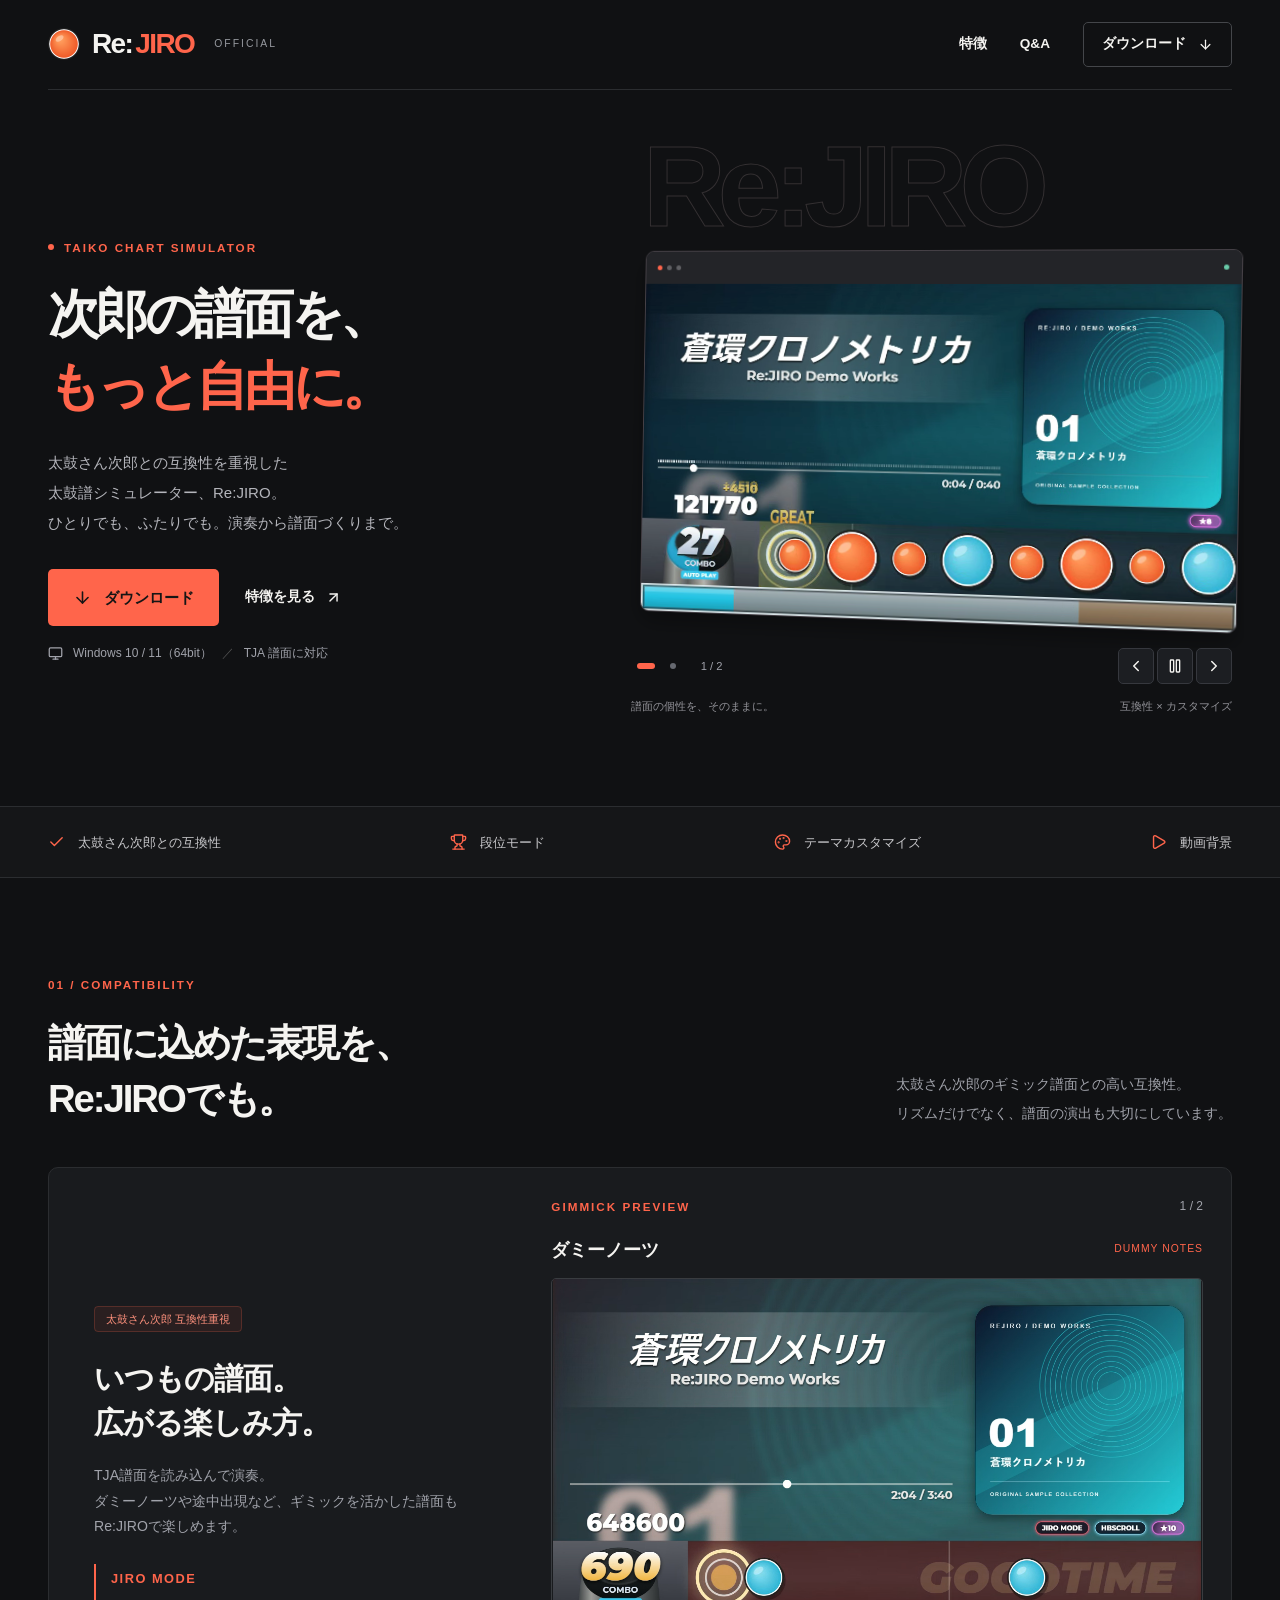
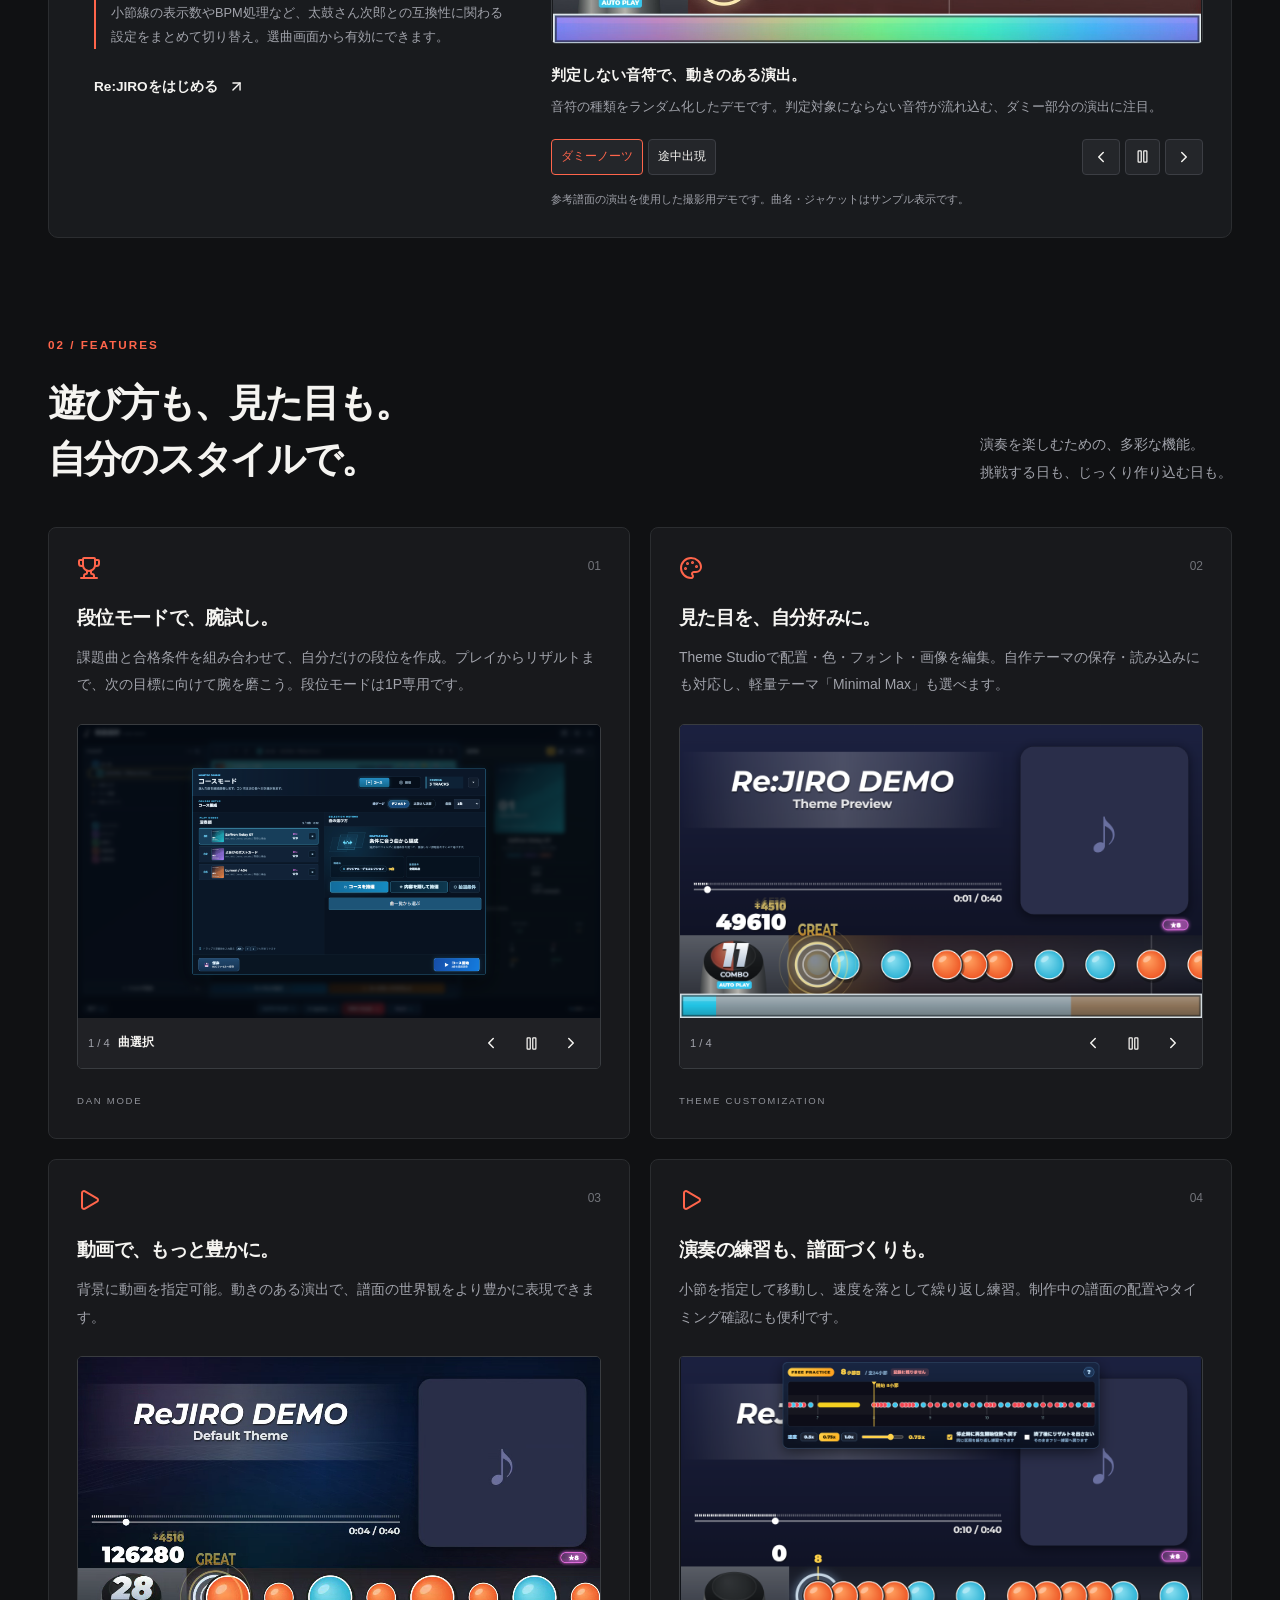
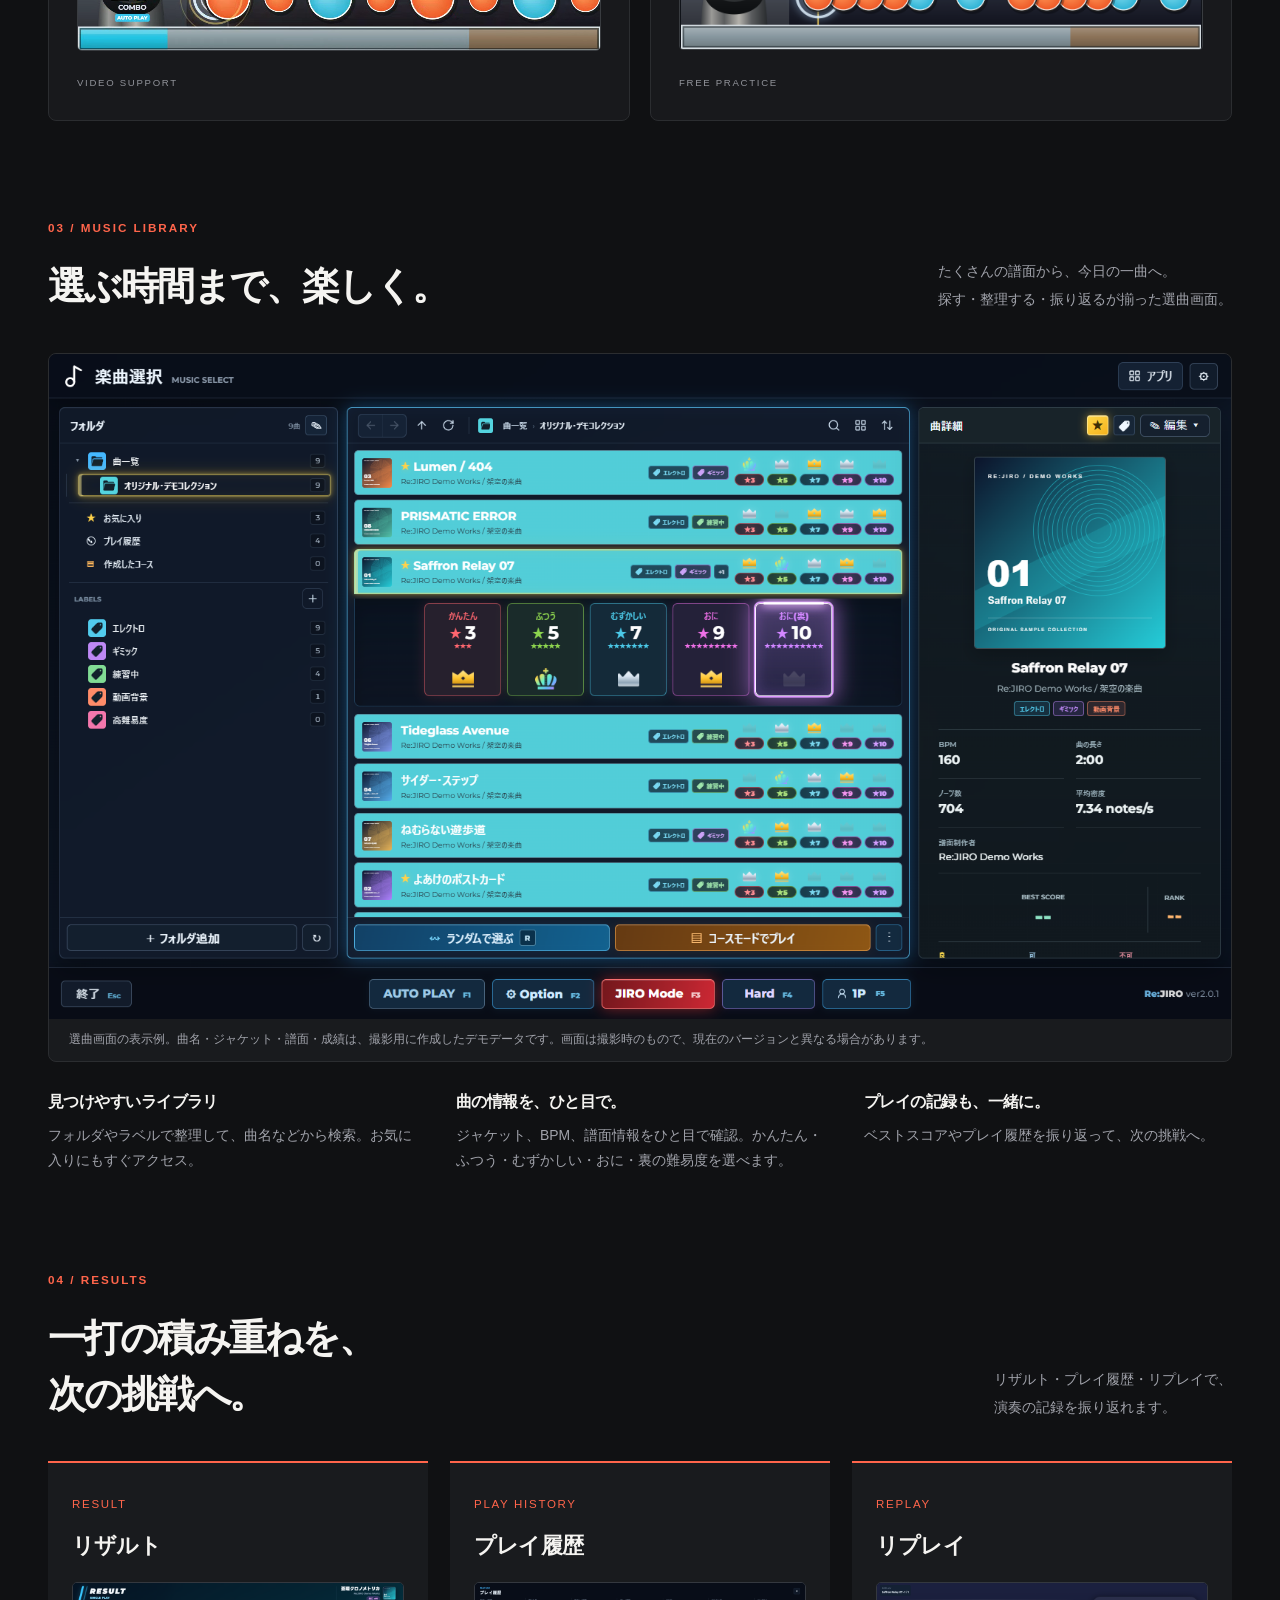
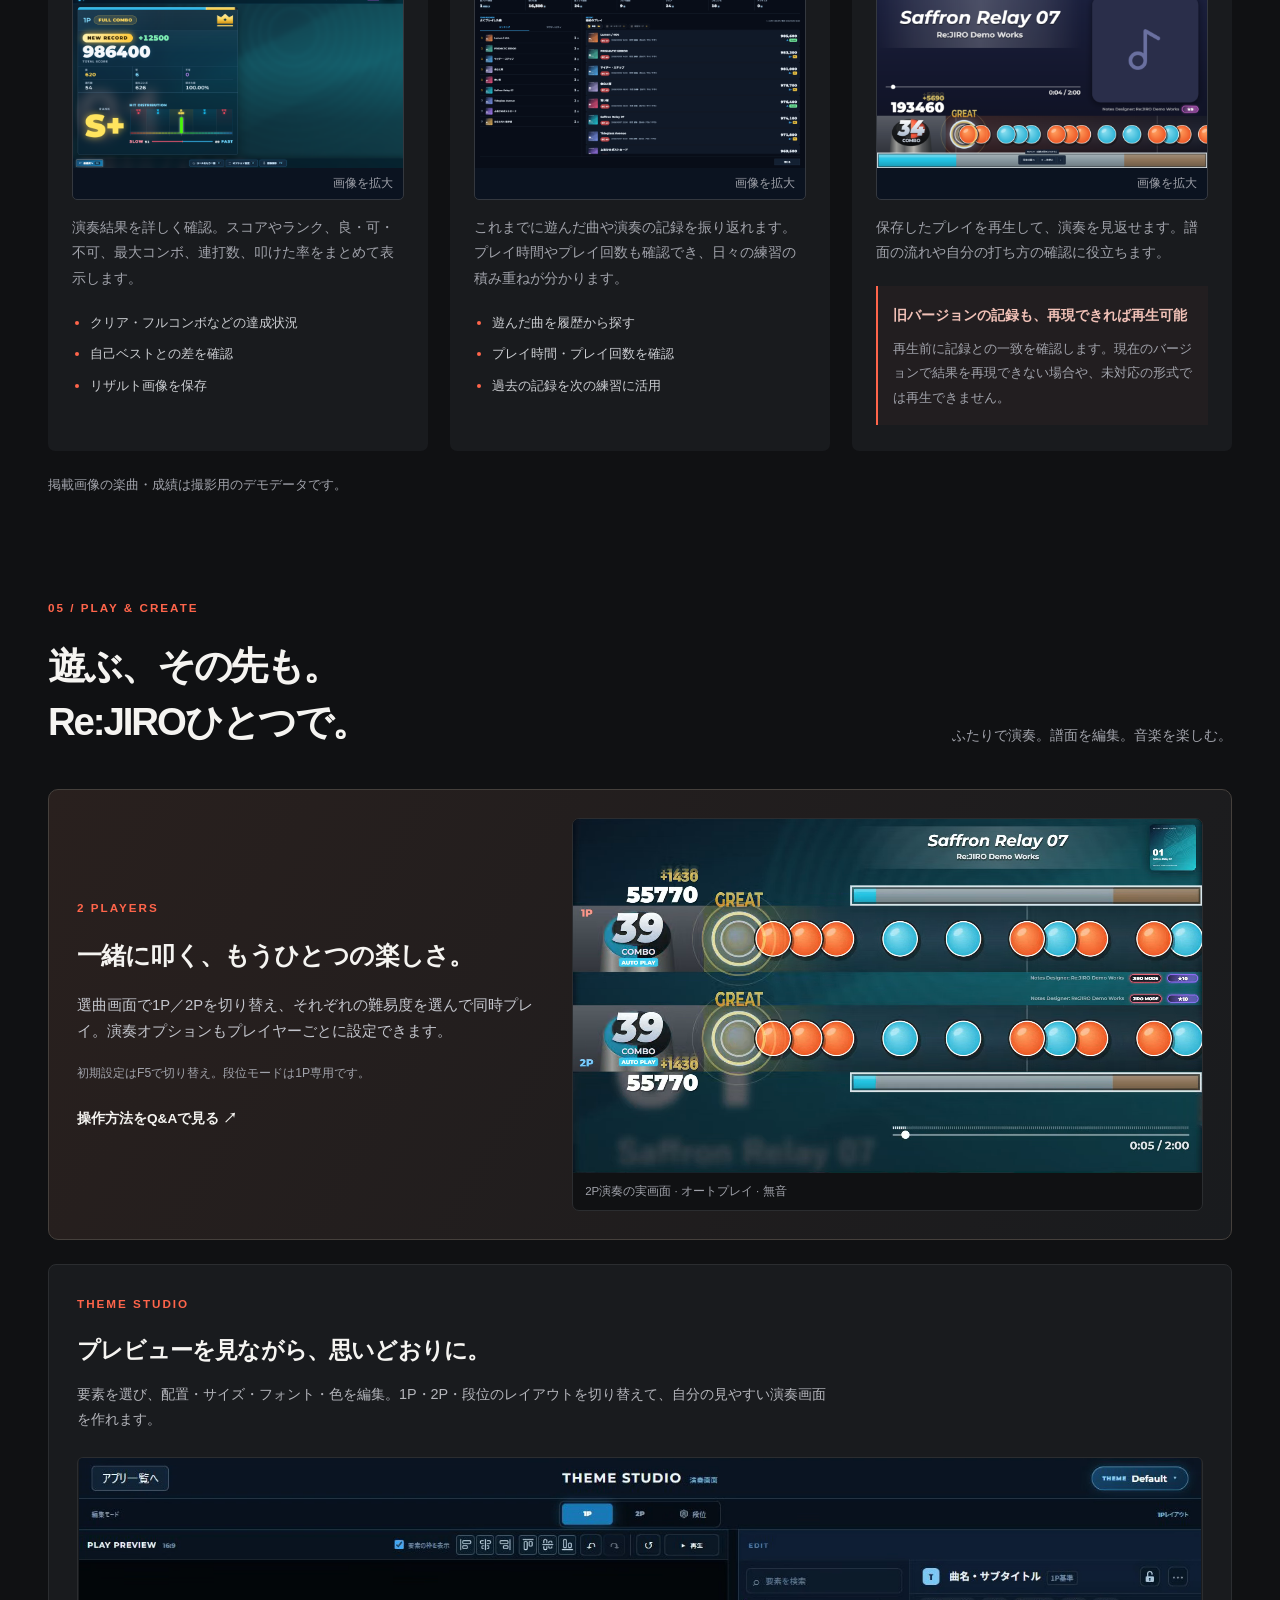
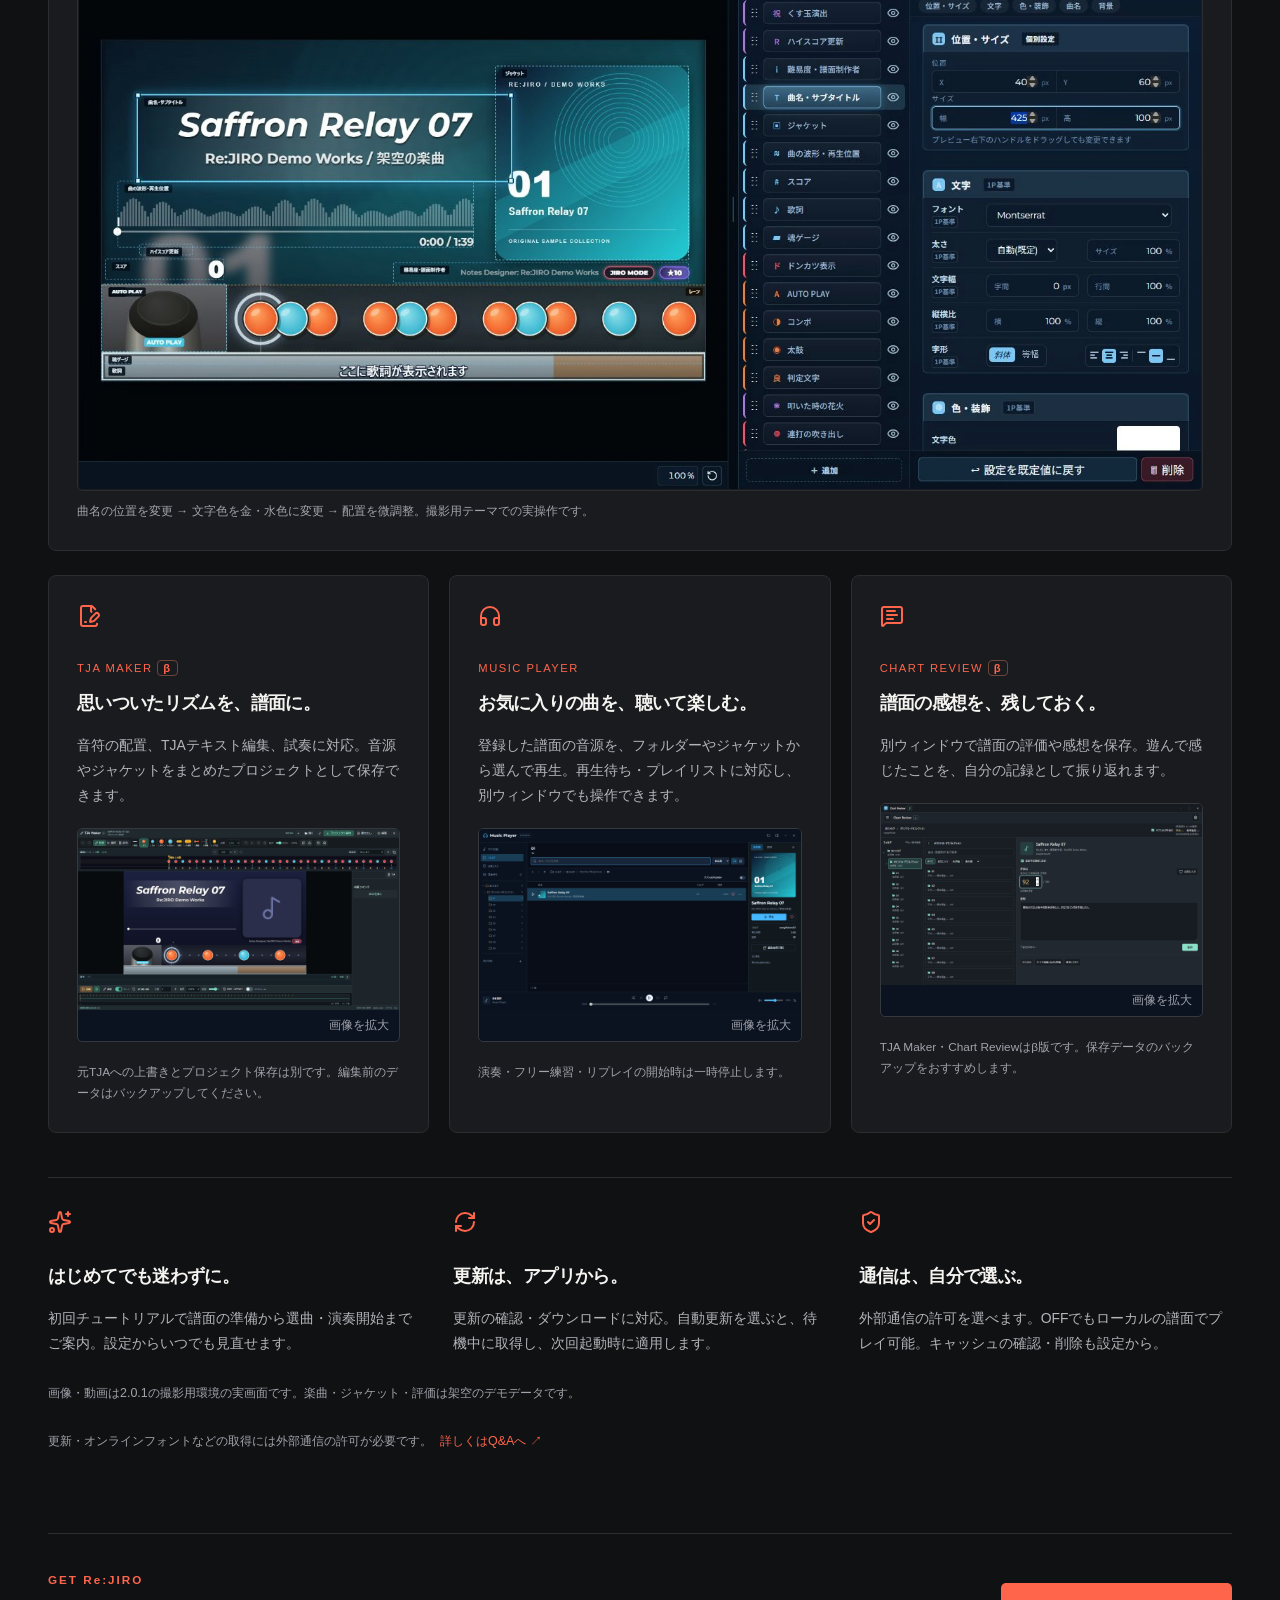
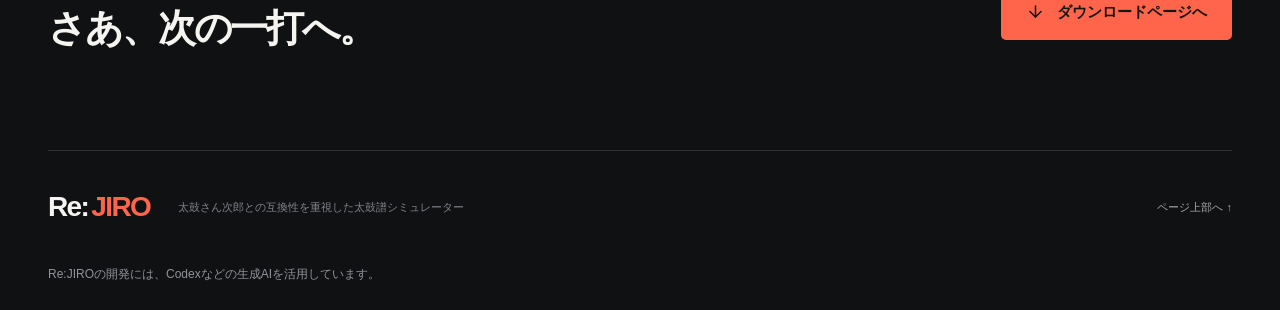
==== commit 19865b95: "Add Google Search Console ownership verification" ====
--- a/index.html
+++ b/index.html
@@ -1,2 +1,2 @@
-<!DOCTYPE html><html lang="ja"><head><meta charSet="utf-8"/><meta name="viewport" content="width=device-width, initial-scale=1"/><link rel="preload" href="/assets/icon.png" as="image"/><link rel="stylesheet" href="/_next/static/css/index.Cuo3MetW.css" data-rsc-css-href="/_next/static/css/index.Cuo3MetW.css" data-precedence="vite-rsc/importer-resources"/><link rel="stylesheet" href="/_next/static/css/page.D7TlY-Ut.css" data-rsc-css-href="/_next/static/css/page.D7TlY-Ut.css" data-precedence="vite-rsc/importer-resources"/><link rel="modulepreload" fetchPriority="low" href="/_next/static/chunks/index-B_1cSG2u.js"/><script src="/_next/static/chunks/rolldown-runtime-C60lm6uB.js" type="module" async=""></script><script src="/_next/static/chunks/framework-D_rUT4EX.js" type="module" async=""></script><link rel="modulepreload" href="/_next/static/chunks/layout-segment-context-HQ7k-KDo.js" crossorigin=""/><link rel="modulepreload" href="/_next/static/chunks/Icon-COpRllaJ.js" crossorigin=""/><link rel="modulepreload" href="/_next/static/chunks/hero-previews-CQ_Rzbtg.js" crossorigin=""/><link rel="modulepreload" href="/_next/static/chunks/carousel-DRVHPIOn.js" crossorigin=""/><link rel="modulepreload" href="/_next/static/chunks/button-DaXsFBML.js" crossorigin=""/><link rel="modulepreload" href="/_next/static/chunks/createLucideIcon-CyYAvd9g.js" crossorigin=""/><link rel="modulepreload" href="/_next/static/chunks/compatibility-slideshow-1B4d_rm6.js" crossorigin=""/><link rel="modulepreload" href="/_next/static/chunks/gameplay-video-BY3eiBvu.js" crossorigin=""/><link rel="modulepreload" href="/_next/static/chunks/dan-slideshow-BQsc2xdB.js" crossorigin=""/><link rel="modulepreload" href="/_next/static/chunks/theme-slideshow-DqB31ZAM.js" crossorigin=""/><link rel="modulepreload" href="/_next/static/chunks/image-preview-DPKLxYUA.js" crossorigin=""/><link rel="modulepreload" href="/_next/static/chunks/stateAttributesMapping-B_fJNPYc.js" crossorigin=""/><title>Re:JIRO（ReJIRO）公式サイト | Windows向け太鼓譜シミュレーター</title><meta name="description" content="Re:JIRO（ReJIRO）は、太鼓さん次郎との互換性を重視したWindows向け太鼓譜シミュレーター。2Pプレイ、段位、フリー練習、TJA Maker、Theme Studioなどの機能と使い方をご紹介します。"/><meta name="application-name" content="Re:JIRO"/><meta name="robots" content="index, follow"/><meta property="og:title" content="Re:JIRO（ReJIRO）公式サイト | Windows向け太鼓譜シミュレーター"/><meta property="og:description" content="太鼓さん次郎との互換性を重視したWindows向け太鼓譜シミュレーター。2Pプレイ、段位、フリー練習、TJA Maker、Theme Studioの機能や使い方をご紹介します。"/><meta property="og:url" content="https://rejiro-app.github.io"/><meta property="og:site_name" content="Re:JIRO公式サイト"/><meta property="og:type" content="website"/><meta property="og:locale" content="ja_JP"/><meta property="og:image" content="https://rejiro-app.github.io/assets/hero-default.png"/><meta property="og:image:width" content="1280"/><meta property="og:image:height" content="720"/><meta property="og:image:alt" content="Re:JIROの演奏画面"/><meta name="twitter:card" content="summary_large_image"/><meta name="twitter:title" content="Re:JIRO（ReJIRO）公式サイト | Windows向け太鼓譜シミュレーター"/><meta name="twitter:description" content="太鼓さん次郎との互換性を重視したWindows向け太鼓譜シミュレーター。2Pプレイ、段位、フリー練習、TJA Maker、Theme Studioの機能や使い方をご紹介します。"/><meta name="twitter:image" content="https://rejiro-app.github.io/assets/hero-default.png"/><link rel="icon" href="/assets/icon.png"/><link rel="canonical" href="https://rejiro-app.github.io"/><script>Object.assign(((self[Symbol.for("vinext.navigationRuntime")]??={bootstrap:{routeManifest:null},functions:{}}).bootstrap.rsc??={rsc:[]}),{params:{},nav:{"pathname":"/","searchParams":[]}})</script><link rel="modulepreload" href="/_next/static/chunks/index-B_1cSG2u.js" />
-</head><body><script type="application/ld+json">{"@context":"https://schema.org","@graph":[{"@type":"WebSite","@id":"https://rejiro-app.github.io/#website","url":"https://rejiro-app.github.io/","name":"Re:JIRO公式サイト","alternateName":["ReJIRO","Re:JIRO","れ・じろう","り・じろう"],"inLanguage":"ja"},{"@type":"SoftwareApplication","@id":"https://rejiro-app.github.io/#app","name":"Re:JIRO","alternateName":"ReJIRO","url":"https://rejiro-app.github.io/","description":"太鼓さん次郎との互換性を重視したWindows向け太鼓譜シミュレーター。2Pプレイ、段位、フリー練習、TJA Maker、Theme Studioの機能や使い方をご紹介します。","applicationCategory":"GameApplication","operatingSystem":"Windows 10 / Windows 11 (64bit)","image":"https://rejiro-app.github.io/assets/hero-default.png","downloadUrl":"https://github.com/rejiro-app/rejiro-releases/releases","sameAs":"https://github.com/rejiro-app/rejiro-releases"}]}</script><a class="skip" href="#main">本文へ移動</a><header class="header"><a class="brand" href="/" aria-label="Re:JIRO トップ"><img src="/assets/icon.png" alt="" width="32" height="32"/>Re:<span>JIRO</span><small>OFFICIAL</small></a><nav aria-label="メインナビゲーション"><a href="/#features">特徴</a><a href="/qa/">Q&amp;A</a><a class="nav-download" href="/download">ダウンロード <svg xmlns="http://www.w3.org/2000/svg" width="15" height="15" viewBox="0 0 24 24" fill="none" stroke="currentColor" stroke-width="2" stroke-linecap="round" stroke-linejoin="round" class="lucide lucide-arrow-down" aria-hidden="true"><path d="M12 5v14"></path><path d="m19 12-7 7-7-7"></path></svg></a></nav></header><main id="main"><section class="hero wrap"><div class="hero-copy"><div class="eyebrow"><span class="live-dot"></span> TAIKO CHART SIMULATOR</div><h1>次郎の譜面を、<br/><em>もっと自由に。</em></h1><p>太鼓さん次郎との互換性を重視した<br class="desktop"/>太鼓譜シミュレーター、Re:JIRO。<br/>ひとりでも、ふたりでも。演奏から譜面づくりまで。</p><div class="hero-actions"><a class="button primary" href="/download"><svg xmlns="http://www.w3.org/2000/svg" width="19" height="19" viewBox="0 0 24 24" fill="none" stroke="currentColor" stroke-width="2" stroke-linecap="round" stroke-linejoin="round" class="lucide lucide-arrow-down" aria-hidden="true"><path d="M12 5v14"></path><path d="m19 12-7 7-7-7"></path></svg>ダウンロード</a><a class="text-link" href="#features">特徴を見る <svg xmlns="http://www.w3.org/2000/svg" width="17" height="17" viewBox="0 0 24 24" fill="none" stroke="currentColor" stroke-width="2" stroke-linecap="round" stroke-linejoin="round" class="lucide lucide-arrow-up-right" aria-hidden="true"><path d="M7 7h10v10"></path><path d="M7 17 17 7"></path></svg></a></div><div class="hero-meta"><svg xmlns="http://www.w3.org/2000/svg" width="15" height="15" viewBox="0 0 24 24" fill="none" stroke="currentColor" stroke-width="2" stroke-linecap="round" stroke-linejoin="round" class="lucide lucide-monitor" aria-hidden="true"><rect width="20" height="14" x="2" y="3" rx="2"></rect><line x1="8" x2="16" y1="21" y2="21"></line><line x1="12" x2="12" y1="17" y2="21"></line></svg> Windows 10 / 11（64bit） <span>／</span> TJA 譜面に対応</div></div><div class="hero-visual"><span class="outline-word" aria-hidden="true">Re:JIRO</span><div class="relative hero-carousel" role="region" aria-roledescription="carousel" data-slot="carousel" aria-label="テーマとジャケットを設定した演奏プレビュー"><div class="overflow-hidden" data-slot="carousel-content"><div class="flex -ml-4 hero-slide-track"><div role="group" aria-roledescription="slide" data-slot="carousel-item" class="min-w-0 shrink-0 grow-0 basis-full pl-4 hero-slide" aria-label="1 / 2 Default"><figure class="screen"><div class="screen-bar"><span><i></i><i></i><i></i></span><span class="screen-dot"></span></div><video src="/assets/hero-default.webm" poster="/assets/hero-default.png" muted="" playsInline="" preload="auto" width="1280" height="720" aria-label="defaultテーマ・ジャケット設定済みの演奏プレビュー（無音）"></video></figure></div><div role="group" aria-roledescription="slide" data-slot="carousel-item" class="min-w-0 shrink-0 grow-0 basis-full pl-4 hero-slide" aria-label="2 / 2 Glass"><figure class="screen"><div class="screen-bar"><span><i></i><i></i><i></i></span><span class="screen-dot"></span></div><video poster="/assets/hero-glass.png" muted="" playsInline="" preload="none" width="1280" height="720" aria-label="glassテーマ・ジャケット設定済みの演奏プレビュー（無音）"></video></figure></div></div></div><div class="hero-preview-controls"><div class="hero-preview-dots"><button type="button" aria-label="Defaultのプレビューを表示" aria-current="true"><span></span></button><button type="button" aria-label="Glassのプレビューを表示"><span></span></button></div><span class="hero-preview-name" aria-live="off"><small>1<!-- --> / <!-- -->2</small></span><div class="hero-preview-buttons"><button type="button" aria-label="前のプレビュー"><svg xmlns="http://www.w3.org/2000/svg" width="18" height="18" viewBox="0 0 24 24" fill="none" stroke="currentColor" stroke-width="2" stroke-linecap="round" stroke-linejoin="round" class="lucide lucide-chevron-left" aria-hidden="true"><path d="m15 18-6-6 6-6"></path></svg></button><button type="button" aria-label="動画と自動切り替えを再生" aria-pressed="true"><svg xmlns="http://www.w3.org/2000/svg" width="16" height="16" viewBox="0 0 24 24" fill="none" stroke="currentColor" stroke-width="2" stroke-linecap="round" stroke-linejoin="round" class="lucide lucide-play" aria-hidden="true"><path d="M5 5a2 2 0 0 1 3.008-1.728l11.997 6.998a2 2 0 0 1 .003 3.458l-12 7A2 2 0 0 1 5 19z"></path></svg></button><button type="button" aria-label="次のプレビュー"><svg xmlns="http://www.w3.org/2000/svg" width="18" height="18" viewBox="0 0 24 24" fill="none" stroke="currentColor" stroke-width="2" stroke-linecap="round" stroke-linejoin="round" class="lucide lucide-chevron-right" aria-hidden="true"><path d="m9 18 6-6-6-6"></path></svg></button></div></div></div><div class="visual-caption"><span>譜面の個性を、そのままに。</span><span>互換性 × カスタマイズ</span></div></div></section><div class="feature-strip"><div class="wrap"><span><svg xmlns="http://www.w3.org/2000/svg" width="24" height="24" viewBox="0 0 24 24" fill="none" stroke="currentColor" stroke-width="2" stroke-linecap="round" stroke-linejoin="round" class="lucide lucide-check" aria-hidden="true"><path d="M20 6 9 17l-5-5"></path></svg>太鼓さん次郎との互換性</span><span><svg xmlns="http://www.w3.org/2000/svg" width="24" height="24" viewBox="0 0 24 24" fill="none" stroke="currentColor" stroke-width="2" stroke-linecap="round" stroke-linejoin="round" class="lucide lucide-trophy" aria-hidden="true"><path d="M10 14.66V17a1 1 0 0 1-1 1 2 2 0 0 0-2 2v2"></path><path d="M14 14.66V17a1 1 0 0 0 1 1 2 2 0 0 1 2 2v2"></path><path d="M17.916 10H19.5A2.5 2.5 0 0 0 22 7.5V5a1 1 0 0 0-1-1h-3"></path><path d="M4 22h16"></path><path d="M6 9a6 6 0 0 0 12 0V3a1 1 0 0 0-1-1H7a1 1 0 0 0-1 1z"></path><path d="M6.084 10H4.5A2.5 2.5 0 0 1 2 7.5V5a1 1 0 0 1 1-1h3"></path></svg>段位モード</span><span><svg xmlns="http://www.w3.org/2000/svg" width="24" height="24" viewBox="0 0 24 24" fill="none" stroke="currentColor" stroke-width="2" stroke-linecap="round" stroke-linejoin="round" class="lucide lucide-palette" aria-hidden="true"><path d="M12 22a1 1 0 0 1 0-20 10 9 0 0 1 10 9 5 5 0 0 1-5 5h-2.25a1.75 1.75 0 0 0-1.4 2.8l.3.4a1.75 1.75 0 0 1-1.4 2.8z"></path><circle cx="13.5" cy="6.5" r=".5" fill="currentColor"></circle><circle cx="17.5" cy="10.5" r=".5" fill="currentColor"></circle><circle cx="6.5" cy="12.5" r=".5" fill="currentColor"></circle><circle cx="8.5" cy="7.5" r=".5" fill="currentColor"></circle></svg>テーマカスタマイズ</span><span><svg xmlns="http://www.w3.org/2000/svg" width="24" height="24" viewBox="0 0 24 24" fill="none" stroke="currentColor" stroke-width="2" stroke-linecap="round" stroke-linejoin="round" class="lucide lucide-play" aria-hidden="true"><path d="M5 5a2 2 0 0 1 3.008-1.728l11.997 6.998a2 2 0 0 1 .003 3.458l-12 7A2 2 0 0 1 5 19z"></path></svg>動画背景</span></div></div><section id="features" class="wrap compatibility"><div class="section-heading"><div><span class="eyebrow">01 / COMPATIBILITY</span><h2>譜面に込めた表現を、<br/>Re:JIROでも。</h2></div><p>太鼓さん次郎のギミック譜面との高い互換性。<br/>リズムだけでなく、譜面の演出も大切にしています。</p></div><div class="compat-panel"><div class="compat-text"><span class="tag">太鼓さん次郎 互換性重視</span><h3>いつもの譜面。<br/>広がる楽しみ方。</h3><p>TJA譜面を読み込んで演奏。<br/>ダミーノーツや途中出現など、ギミックを活かした譜面もRe:JIROで楽しめます。</p><div class="jiro-mode"><strong>JIRO MODE</strong><p>小節線の表示数やBPM処理など、太鼓さん次郎との互換性に関わる設定をまとめて切り替え。選曲画面から有効にできます。</p></div><a class="text-link" href="/download">Re:JIROをはじめる <svg xmlns="http://www.w3.org/2000/svg" width="17" height="17" viewBox="0 0 24 24" fill="none" stroke="currentColor" stroke-width="2" stroke-linecap="round" stroke-linejoin="round" class="lucide lucide-arrow-up-right" aria-hidden="true"><path d="M7 7h10v10"></path><path d="M7 17 17 7"></path></svg></a></div><div class="relative compat-slideshow" role="region" aria-roledescription="carousel" data-slot="carousel" aria-label="ギミック譜面の実演動画"><div class="compat-slide-heading"><span class="eyebrow">GIMMICK PREVIEW</span><span>1<!-- --> / <!-- -->2</span></div><div class="overflow-hidden" data-slot="carousel-content"><div class="flex -ml-4 compat-slide-track"><div role="group" aria-roledescription="slide" data-slot="carousel-item" class="min-w-0 shrink-0 grow-0 basis-full pl-4 compat-slide" aria-label="ダミーノーツ"><figure><figcaption><strong>ダミーノーツ</strong><span>DUMMY NOTES</span></figcaption><video muted="" playsInline="" controls="" preload="metadata" poster="/assets/compat-reference-dummy-20261008.png" width="1280" height="720" aria-label="ダミーノーツの実演。参考譜面の演出を使ったデモ・無音。"><source src="/assets/compat-reference-dummy-20261008.webm" type="video/webm"/>お使いのブラウザでは動画を再生できません。</video><h4>判定しない音符で、動きのある演出。</h4><p>音符の種類をランダム化したデモです。判定対象にならない音符が流れ込む、ダミー部分の演出に注目。</p></figure></div><div role="group" aria-roledescription="slide" data-slot="carousel-item" class="min-w-0 shrink-0 grow-0 basis-full pl-4 compat-slide" aria-label="途中出現"><figure><figcaption><strong>途中出現</strong><span>NOTE APPEARANCE</span></figcaption><video muted="" playsInline="" controls="" preload="metadata" poster="/assets/compat-reference-appearance-20261008.png" width="1280" height="720" aria-label="途中出現の実演。参考譜面の演出を使ったデモ・無音。"><source src="/assets/compat-reference-appearance-20261008.webm" type="video/webm"/>お使いのブラウザでは動画を再生できません。</video><h4>譜面の途中で、音符が出現。</h4><p>音符が途中から現れる瞬間に注目。譜面で指定された出現タイミングと、その前後の動きを再現します。</p></figure></div></div></div><div class="compat-slide-controls"><div><button type="button" class="selected" aria-current="true">ダミーノーツ</button><button type="button" class="">途中出現</button></div><div><button type="button" aria-label="前のギミック"><svg xmlns="http://www.w3.org/2000/svg" width="18" height="18" viewBox="0 0 24 24" fill="none" stroke="currentColor" stroke-width="2" stroke-linecap="round" stroke-linejoin="round" class="lucide lucide-chevron-left" aria-hidden="true"><path d="m15 18-6-6 6-6"></path></svg></button><button type="button" aria-label="実演動画を一時停止" aria-pressed="false"><svg xmlns="http://www.w3.org/2000/svg" width="15" height="15" viewBox="0 0 24 24" fill="none" stroke="currentColor" stroke-width="2" stroke-linecap="round" stroke-linejoin="round" class="lucide lucide-pause" aria-hidden="true"><rect x="14" y="3" width="5" height="18" rx="1"></rect><rect x="5" y="3" width="5" height="18" rx="1"></rect></svg></button><button type="button" aria-label="次のギミック"><svg xmlns="http://www.w3.org/2000/svg" width="18" height="18" viewBox="0 0 24 24" fill="none" stroke="currentColor" stroke-width="2" stroke-linecap="round" stroke-linejoin="round" class="lucide lucide-chevron-right" aria-hidden="true"><path d="m9 18 6-6-6-6"></path></svg></button></div></div><small>参考譜面の演出を使用した撮影用デモです。曲名・ジャケットはサンプル表示です。</small></div></div></section><section class="wrap possibilities"><div class="section-heading"><div><span class="eyebrow">02 / FEATURES</span><h2>遊び方も、見た目も。<br/>自分のスタイルで。</h2></div><p>演奏を楽しむための、多彩な機能。<br/>挑戦する日も、じっくり作り込む日も。</p></div><div class="cards"><article><div class="card-top"><svg xmlns="http://www.w3.org/2000/svg" width="24" height="24" viewBox="0 0 24 24" fill="none" stroke="currentColor" stroke-width="2" stroke-linecap="round" stroke-linejoin="round" class="lucide lucide-trophy" aria-hidden="true"><path d="M10 14.66V17a1 1 0 0 1-1 1 2 2 0 0 0-2 2v2"></path><path d="M14 14.66V17a1 1 0 0 0 1 1 2 2 0 0 1 2 2v2"></path><path d="M17.916 10H19.5A2.5 2.5 0 0 0 22 7.5V5a1 1 0 0 0-1-1h-3"></path><path d="M4 22h16"></path><path d="M6 9a6 6 0 0 0 12 0V3a1 1 0 0 0-1-1H7a1 1 0 0 0-1 1z"></path><path d="M6.084 10H4.5A2.5 2.5 0 0 1 2 7.5V5a1 1 0 0 1 1-1h3"></path></svg><span>01</span></div><h3>段位モードで、腕試し。</h3><p>課題曲と合格条件を組み合わせて、自分だけの段位を作成。プレイからリザルトまで、次の目標に向けて腕を磨こう。段位モードは1P専用です。</p><div class="relative dan-slideshow" role="region" aria-roledescription="carousel" data-slot="carousel" aria-label="段位モードの曲選択からリザルトまで"><div class="overflow-hidden" data-slot="carousel-content"><div class="flex -ml-4 dan-slide-track"><div role="group" aria-roledescription="slide" data-slot="carousel-item" class="min-w-0 shrink-0 grow-0 basis-full pl-4 dan-slide" aria-label="曲選択"><img src="/assets/dan-select-20261008.png" alt="Re:JIROの曲選択画面（架空のデモ段位）" width="1920" height="1080" loading="eager"/></div><div role="group" aria-roledescription="slide" data-slot="carousel-item" class="min-w-0 shrink-0 grow-0 basis-full pl-4 dan-slide" aria-label="段位条件の作成"><img src="/assets/dan-conditions-20261008.png" alt="Re:JIROの段位条件の作成画面（架空のデモ段位）" width="1920" height="1080" loading="lazy"/></div><div role="group" aria-roledescription="slide" data-slot="carousel-item" class="min-w-0 shrink-0 grow-0 basis-full pl-4 dan-slide" aria-label="段位モードでプレイ"><video muted="" playsInline="" controls="" preload="metadata" poster="/assets/dan-play-20261008.png" width="1280" height="720" aria-label="架空の3曲を使った段位モードの実プレイ（AUTO PLAY・無音）"><source src="/assets/dan-play-20261008.webm" type="video/webm"/>お使いのブラウザでは動画を再生できません。</video></div><div role="group" aria-roledescription="slide" data-slot="carousel-item" class="min-w-0 shrink-0 grow-0 basis-full pl-4 dan-slide" aria-label="リザルト"><img src="/assets/dan-result-20261008.png" alt="Re:JIROのリザルト画面（架空のデモ段位）" width="1920" height="1080" loading="lazy"/></div></div></div><div class="theme-slide-controls dan-slide-controls"><span aria-live="off"><small>1<!-- --> / <!-- -->4</small><strong>曲選択</strong></span><div><button type="button" aria-label="前の段位画面"><svg xmlns="http://www.w3.org/2000/svg" width="18" height="18" viewBox="0 0 24 24" fill="none" stroke="currentColor" stroke-width="2" stroke-linecap="round" stroke-linejoin="round" class="lucide lucide-chevron-left" aria-hidden="true"><path d="m15 18-6-6 6-6"></path></svg></button><button type="button" aria-label="段位スライドを一時停止" aria-pressed="false" disabled=""><svg xmlns="http://www.w3.org/2000/svg" width="15" height="15" viewBox="0 0 24 24" fill="none" stroke="currentColor" stroke-width="2" stroke-linecap="round" stroke-linejoin="round" class="lucide lucide-play" aria-hidden="true"><path d="M5 5a2 2 0 0 1 3.008-1.728l11.997 6.998a2 2 0 0 1 .003 3.458l-12 7A2 2 0 0 1 5 19z"></path></svg></button><button type="button" aria-label="次の段位画面"><svg xmlns="http://www.w3.org/2000/svg" width="18" height="18" viewBox="0 0 24 24" fill="none" stroke="currentColor" stroke-width="2" stroke-linecap="round" stroke-linejoin="round" class="lucide lucide-chevron-right" aria-hidden="true"><path d="m9 18 6-6-6-6"></path></svg></button></div></div></div><span class="card-label">DAN MODE</span></article><article><div class="card-top"><svg xmlns="http://www.w3.org/2000/svg" width="24" height="24" viewBox="0 0 24 24" fill="none" stroke="currentColor" stroke-width="2" stroke-linecap="round" stroke-linejoin="round" class="lucide lucide-palette" aria-hidden="true"><path d="M12 22a1 1 0 0 1 0-20 10 9 0 0 1 10 9 5 5 0 0 1-5 5h-2.25a1.75 1.75 0 0 0-1.4 2.8l.3.4a1.75 1.75 0 0 1-1.4 2.8z"></path><circle cx="13.5" cy="6.5" r=".5" fill="currentColor"></circle><circle cx="17.5" cy="10.5" r=".5" fill="currentColor"></circle><circle cx="6.5" cy="12.5" r=".5" fill="currentColor"></circle><circle cx="8.5" cy="7.5" r=".5" fill="currentColor"></circle></svg><span>02</span></div><h3>見た目を、自分好みに。</h3><p>Theme Studioで配置・色・フォント・画像を編集。自作テーマの保存・読み込みにも対応し、軽量テーマ「Minimal Max」も選べます。</p><div class="relative theme-carousel" role="region" aria-roledescription="carousel" data-slot="carousel" aria-label="Re:JIROのテーマ別演奏画面"><div class="overflow-hidden" data-slot="carousel-content"><div class="flex -ml-4 theme-slide-track"><div role="group" aria-roledescription="slide" data-slot="carousel-item" class="min-w-0 shrink-0 grow-0 basis-full pl-4 theme-slide" aria-label="1 / 4 Default"><img src="/assets/theme-default.png" alt="DefaultテーマでのRe:JIROの実際の演奏画面" width="1280" height="720" loading="eager"/></div><div role="group" aria-roledescription="slide" data-slot="carousel-item" class="min-w-0 shrink-0 grow-0 basis-full pl-4 theme-slide" aria-label="2 / 4 Minimal"><img src="/assets/theme-minimal.png" alt="MinimalテーマでのRe:JIROの実際の演奏画面" width="1280" height="720" loading="lazy"/></div><div role="group" aria-roledescription="slide" data-slot="carousel-item" class="min-w-0 shrink-0 grow-0 basis-full pl-4 theme-slide" aria-label="3 / 4 Terminal"><img src="/assets/theme-terminal.png" alt="TerminalテーマでのRe:JIROの実際の演奏画面" width="1280" height="720" loading="lazy"/></div><div role="group" aria-roledescription="slide" data-slot="carousel-item" class="min-w-0 shrink-0 grow-0 basis-full pl-4 theme-slide" aria-label="4 / 4 Glass"><img src="/assets/theme-glass.png" alt="GlassテーマでのRe:JIROの実際の演奏画面" width="1280" height="720" loading="lazy"/></div></div></div><div class="theme-slide-controls"><span aria-live="off"><small>1<!-- --> / <!-- -->4</small></span><div><button type="button" aria-label="前のテーマ"><svg xmlns="http://www.w3.org/2000/svg" width="18" height="18" viewBox="0 0 24 24" fill="none" stroke="currentColor" stroke-width="2" stroke-linecap="round" stroke-linejoin="round" class="lucide lucide-chevron-left" aria-hidden="true"><path d="m15 18-6-6 6-6"></path></svg></button><button type="button" aria-label="自動切り替えを一時停止" aria-pressed="false" disabled=""><svg xmlns="http://www.w3.org/2000/svg" width="15" height="15" viewBox="0 0 24 24" fill="none" stroke="currentColor" stroke-width="2" stroke-linecap="round" stroke-linejoin="round" class="lucide lucide-play" aria-hidden="true"><path d="M5 5a2 2 0 0 1 3.008-1.728l11.997 6.998a2 2 0 0 1 .003 3.458l-12 7A2 2 0 0 1 5 19z"></path></svg></button><button type="button" aria-label="次のテーマ"><svg xmlns="http://www.w3.org/2000/svg" width="18" height="18" viewBox="0 0 24 24" fill="none" stroke="currentColor" stroke-width="2" stroke-linecap="round" stroke-linejoin="round" class="lucide lucide-chevron-right" aria-hidden="true"><path d="m9 18 6-6-6-6"></path></svg></button></div></div></div><span class="card-label">THEME CUSTOMIZATION</span></article><article><div class="card-top"><svg xmlns="http://www.w3.org/2000/svg" width="24" height="24" viewBox="0 0 24 24" fill="none" stroke="currentColor" stroke-width="2" stroke-linecap="round" stroke-linejoin="round" class="lucide lucide-play" aria-hidden="true"><path d="M5 5a2 2 0 0 1 3.008-1.728l11.997 6.998a2 2 0 0 1 .003 3.458l-12 7A2 2 0 0 1 5 19z"></path></svg><span>03</span></div><h3>動画で、もっと豊かに。</h3><p>背景に動画を指定可能。動きのある演出で、譜面の世界観をより豊かに表現できます。</p><div class="background-demo"><video muted="" loop="" playsInline="" controls="" preload="metadata" poster="/assets/background-poster.png" width="1280" height="720" aria-label="オリジナルのサンプル動画を背景に設定したRe:JIROの実演。無音、8秒。"><source src="/assets/background-play.webm" type="video/webm"/>お使いのブラウザでは動画を再生できません。</video></div><span class="card-label">VIDEO SUPPORT</span></article><article><div class="card-top"><svg xmlns="http://www.w3.org/2000/svg" width="24" height="24" viewBox="0 0 24 24" fill="none" stroke="currentColor" stroke-width="2" stroke-linecap="round" stroke-linejoin="round" class="lucide lucide-play" aria-hidden="true"><path d="M5 5a2 2 0 0 1 3.008-1.728l11.997 6.998a2 2 0 0 1 .003 3.458l-12 7A2 2 0 0 1 5 19z"></path></svg><span>04</span></div><h3>演奏の練習も、譜面づくりも。</h3><p>小節を指定して移動し、速度を落として繰り返し練習。制作中の譜面の配置やタイミング確認にも便利です。</p><img class="card-image" src="/assets/free-practice.png" alt="フリー練習の実画面。8小節目・0.75倍速・開始位置へ戻す設定。" width="1280" height="720" loading="lazy"/><span class="card-label">FREE PRACTICE</span></article></div></section><section class="wrap music-library"><div class="section-heading"><div><span class="eyebrow">03 / MUSIC LIBRARY</span><h2>選ぶ時間まで、楽しく。</h2></div><p>たくさんの譜面から、今日の一曲へ。<br/>探す・整理する・振り返るが揃った選曲画面。</p></div><figure class="library-screen"><img src="/assets/song-select-201.png" alt="Re:JIROの選曲画面。左にフォルダ・お気に入り・プレイ履歴、中央に曲一覧、右に曲詳細が表示されている。" width="1600" height="900" loading="lazy"/><figcaption>選曲画面の表示例。曲名・ジャケット・譜面・成績は、撮影用に作成したデモデータです。画面は撮影時のもので、現在のバージョンと異なる場合があります。</figcaption></figure><div class="library-features"><div><h3>見つけやすいライブラリ</h3><p>フォルダやラベルで整理して、曲名などから検索。お気に入りにもすぐアクセス。</p></div><div><h3>曲の情報を、ひと目で。</h3><p>ジャケット、BPM、譜面情報をひと目で確認。かんたん・ふつう・むずかしい・おに・裏の難易度を選べます。</p></div><div><h3>プレイの記録も、一緒に。</h3><p>ベストスコアやプレイ履歴を振り返って、次の挑戦へ。</p></div></div></section><section id="results" class="wrap results-section"><div class="section-heading"><div><span class="eyebrow">04 / RESULTS</span><h2>一打の積み重ねを、<br/>次の挑戦へ。</h2></div><p>リザルト・プレイ履歴・リプレイで、<br/>演奏の記録を振り返れます。</p></div><div class="result-types result-overview"><article><span class="result-mode">RESULT</span><h3>リザルト</h3><button type="button" tabindex="0" data-base-ui-click-trigger="" id="base-ui-_R_ur6hi_" aria-haspopup="dialog" aria-expanded="false" data-slot="dialog-trigger" aria-label="リザルトのスクリーンショットを拡大" class="result-screenshot"><img src="/assets/result-single.png" alt="Re:JIROのリザルト画面（架空のデモ成績）" width="1920" height="1080" loading="lazy"/><span>画像を拡大</span></button><p>演奏結果を詳しく確認。スコアやランク、良・可・不可、最大コンボ、連打数、叩けた率をまとめて表示します。</p><ul><li>クリア・フルコンボなどの達成状況</li><li>自己ベストとの差を確認</li><li>リザルト画像を保存</li></ul></article><article><span class="result-mode">PLAY HISTORY</span><h3>プレイ履歴</h3><button type="button" tabindex="0" data-base-ui-click-trigger="" id="base-ui-_R_ut6hi_" aria-haspopup="dialog" aria-expanded="false" data-slot="dialog-trigger" aria-label="プレイ履歴のスクリーンショットを拡大" class="result-screenshot"><img src="/assets/play-history-20261008.png" alt="Re:JIROのプレイ履歴画面。プレイ統計、よくプレイした曲、最近の成績を表示（デモデータ）。" width="1920" height="1080" loading="lazy"/><span>画像を拡大</span></button><p>これまでに遊んだ曲や演奏の記録を振り返れます。プレイ時間やプレイ回数も確認でき、日々の練習の積み重ねが分かります。</p><ul><li>遊んだ曲を履歴から探す</li><li>プレイ時間・プレイ回数を確認</li><li>過去の記録を次の練習に活用</li></ul></article><article><span class="result-mode">REPLAY</span><h3>リプレイ</h3><button type="button" tabindex="0" data-base-ui-click-trigger="" id="base-ui-_R_uv6hi_" aria-haspopup="dialog" aria-expanded="false" data-slot="dialog-trigger" aria-label="リプレイのスクリーンショットを拡大" class="result-screenshot"><img src="/assets/replay-playback-20261008.png" alt="Re:JIROで保存した演奏を再生しているリプレイ画面。音符・コンボ・再生操作を表示（架空譜面のデモ）。" width="1920" height="1080" loading="lazy"/><span>画像を拡大</span></button><p>保存したプレイを再生して、演奏を見返せます。譜面の流れや自分の打ち方の確認に役立ちます。</p><div class="replay-version-note"><strong>旧バージョンの記録も、再現できれば再生可能</strong><p>再生前に記録との一致を確認します。現在のバージョンで結果を再現できない場合や、未対応の形式では再生できません。</p></div></article></div><p class="result-save-note">掲載画像の楽曲・成績は撮影用のデモデータです。</p></section><section class="wrap current-features" id="apps"><div class="section-heading"><div><span class="eyebrow">05 / PLAY &amp; CREATE</span><h2>遊ぶ、その先も。<br/>Re:JIROひとつで。</h2></div><p>ふたりで演奏。譜面を編集。音楽を楽しむ。</p></div><article class="two-player-feature"><div><span class="eyebrow">2 PLAYERS</span><h3>一緒に叩く、もうひとつの楽しさ。</h3><p>選曲画面で1P／2Pを切り替え、それぞれの難易度を選んで同時プレイ。演奏オプションもプレイヤーごとに設定できます。</p><small>初期設定はF5で切り替え。段位モードは1P専用です。</small><a class="text-link" href="/qa/#category-1">操作方法をQ&amp;Aで見る ↗</a></div><div class="two-player-media"><video muted="" loop="" playsInline="" controls="" preload="metadata" poster="/assets/two-player-201.png" width="1280" height="720" aria-label="Re:JIRO 2.0.1の2P演奏画面。架空のデモ譜面を両プレイヤーでオート演奏する8秒の無音動画。"><source src="/assets/two-player-201.webm" type="video/webm"/>お使いのブラウザでは動画を再生できません。</video><span>2P演奏の実画面 · オートプレイ · 無音</span></div></article><article class="studio-feature"><div><span class="eyebrow">THEME STUDIO</span><h3>プレビューを見ながら、思いどおりに。</h3><p>要素を選び、配置・サイズ・フォント・色を編集。1P・2P・段位のレイアウトを切り替えて、自分の見やすい演奏画面を作れます。</p></div><div class="studio-edit-video"><video muted="" loop="" playsInline="" controls="" preload="metadata" poster="/assets/theme-studio-edit-poster.png" width="1280" height="720" aria-label="Theme Studioで曲名のX・Y位置を変更し、文字色を白から金、水色へ変える実操作の録画。無音。"><source src="/assets/theme-studio-edit.webm" type="video/webm"/>お使いのブラウザでは動画を再生できません。</video><p>曲名の位置を変更 → 文字色を金・水色に変更 → 配置を微調整。撮影用テーマでの実操作です。</p></div></article><div class="app-feature-grid"><article><svg xmlns="http://www.w3.org/2000/svg" width="24" height="24" viewBox="0 0 24 24" fill="none" stroke="currentColor" stroke-width="2" stroke-linecap="round" stroke-linejoin="round" class="lucide lucide-file-pen-line" aria-hidden="true"><path d="M14.364 13.634a2 2 0 0 0-.506.854l-.837 2.87a.5.5 0 0 0 .62.62l2.87-.837a2 2 0 0 0 .854-.506l4.013-4.009a1 1 0 0 0-3.004-3.004z"></path><path d="M14.487 7.858A1 1 0 0 1 14 7V2"></path><path d="M20 19.645V20a2 2 0 0 1-2 2H6a2 2 0 0 1-2-2V4a2 2 0 0 1 2-2h8a2.4 2.4 0 0 1 1.704.706l2.516 2.516"></path><path d="M8 18h1"></path></svg><span class="app-feature-tag">TJA MAKER <b>β</b></span><h3>思いついたリズムを、譜面に。</h3><p>音符の配置、TJAテキスト編集、試奏に対応。音源やジャケットをまとめたプロジェクトとして保存できます。</p><button type="button" tabindex="0" data-base-ui-click-trigger="" id="base-ui-_R_7qp7hi_" aria-haspopup="dialog" aria-expanded="false" data-slot="dialog-trigger" aria-label="TJA Maker βのスクリーンショットを拡大" class="result-screenshot"><img src="/assets/tja-maker-201.png" alt="Re:JIRO 2.0.1のTJA Maker。架空譜面の音符配置と試奏プレビュー" width="1920" height="1080" loading="lazy"/><span>画像を拡大</span></button><small>元TJAへの上書きとプロジェクト保存は別です。編集前のデータはバックアップしてください。</small></article><article><svg xmlns="http://www.w3.org/2000/svg" width="24" height="24" viewBox="0 0 24 24" fill="none" stroke="currentColor" stroke-width="2" stroke-linecap="round" stroke-linejoin="round" class="lucide lucide-headphones" aria-hidden="true"><path d="M3 14h3a2 2 0 0 1 2 2v3a2 2 0 0 1-2 2H5a2 2 0 0 1-2-2v-7a9 9 0 0 1 18 0v7a2 2 0 0 1-2 2h-1a2 2 0 0 1-2-2v-3a2 2 0 0 1 2-2h3"></path></svg><span class="app-feature-tag">MUSIC PLAYER</span><h3>お気に入りの曲を、聴いて楽しむ。</h3><p>登録した譜面の音源を、フォルダーやジャケットから選んで再生。再生待ち・プレイリストに対応し、別ウィンドウでも操作できます。</p><button type="button" tabindex="0" data-base-ui-click-trigger="" id="base-ui-_R_7r97hi_" aria-haspopup="dialog" aria-expanded="false" data-slot="dialog-trigger" aria-label="Music Playerのスクリーンショットを拡大" class="result-screenshot"><img src="/assets/music-player-201.png" alt="Re:JIRO 2.0.1のMusic Player。架空の曲のジャケットと再生操作" width="1920" height="1080" loading="lazy"/><span>画像を拡大</span></button><small>演奏・フリー練習・リプレイの開始時は一時停止します。</small></article><article><svg xmlns="http://www.w3.org/2000/svg" width="24" height="24" viewBox="0 0 24 24" fill="none" stroke="currentColor" stroke-width="2" stroke-linecap="round" stroke-linejoin="round" class="lucide lucide-message-square-text" aria-hidden="true"><path d="M22 17a2 2 0 0 1-2 2H6.828a2 2 0 0 0-1.414.586l-2.202 2.202A.71.71 0 0 1 2 21.286V5a2 2 0 0 1 2-2h16a2 2 0 0 1 2 2z"></path><path d="M7 11h10"></path><path d="M7 15h6"></path><path d="M7 7h8"></path></svg><span class="app-feature-tag">CHART REVIEW <b>β</b></span><h3>譜面の感想を、残しておく。</h3><p>別ウィンドウで譜面の評価や感想を保存。遊んで感じたことを、自分の記録として振り返れます。</p><button type="button" tabindex="0" data-base-ui-click-trigger="" id="base-ui-_R_7rp7hi_" aria-haspopup="dialog" aria-expanded="false" data-slot="dialog-trigger" aria-label="Chart Review βのスクリーンショットを拡大" class="result-screenshot"><img src="/assets/chart-review-201.png" alt="Re:JIRO 2.0.1のChart Review。架空譜面の評価点と感想を入力する画面" width="1920" height="1080" loading="lazy"/><span>画像を拡大</span></button><small>TJA Maker・Chart Reviewはβ版です。保存データのバックアップをおすすめします。</small></article></div><div class="everyday-features"><div><svg xmlns="http://www.w3.org/2000/svg" width="24" height="24" viewBox="0 0 24 24" fill="none" stroke="currentColor" stroke-width="2" stroke-linecap="round" stroke-linejoin="round" class="lucide lucide-sparkles" aria-hidden="true"><path d="M11.017 2.814a1 1 0 0 1 1.966 0l1.051 5.558a2 2 0 0 0 1.594 1.594l5.558 1.051a1 1 0 0 1 0 1.966l-5.558 1.051a2 2 0 0 0-1.594 1.594l-1.051 5.558a1 1 0 0 1-1.966 0l-1.051-5.558a2 2 0 0 0-1.594-1.594l-5.558-1.051a1 1 0 0 1 0-1.966l5.558-1.051a2 2 0 0 0 1.594-1.594z"></path><path d="M20 2v4"></path><path d="M22 4h-4"></path><circle cx="4" cy="20" r="2"></circle></svg><h3>はじめてでも迷わずに。</h3><p>初回チュートリアルで譜面の準備から選曲・演奏開始までご案内。設定からいつでも見直せます。</p></div><div><svg xmlns="http://www.w3.org/2000/svg" width="24" height="24" viewBox="0 0 24 24" fill="none" stroke="currentColor" stroke-width="2" stroke-linecap="round" stroke-linejoin="round" class="lucide lucide-refresh-cw" aria-hidden="true"><path d="M3 12a9 9 0 0 1 9-9 9.75 9.75 0 0 1 6.74 2.74L21 8"></path><path d="M21 3v5h-5"></path><path d="M21 12a9 9 0 0 1-9 9 9.75 9.75 0 0 1-6.74-2.74L3 16"></path><path d="M8 16H3v5"></path></svg><h3>更新は、アプリから。</h3><p>更新の確認・ダウンロードに対応。自動更新を選ぶと、待機中に取得し、次回起動時に適用します。</p></div><div><svg xmlns="http://www.w3.org/2000/svg" width="24" height="24" viewBox="0 0 24 24" fill="none" stroke="currentColor" stroke-width="2" stroke-linecap="round" stroke-linejoin="round" class="lucide lucide-shield-check" aria-hidden="true"><path d="M20 13c0 5-3.5 7.5-7.66 8.95a1 1 0 0 1-.67-.01C7.5 20.5 4 18 4 13V6a1 1 0 0 1 1-1c2 0 4.5-1.2 6.24-2.72a1.17 1.17 0 0 1 1.52 0C14.51 3.81 17 5 19 5a1 1 0 0 1 1 1z"></path><path d="m9 12 2 2 4-4"></path></svg><h3>通信は、自分で選ぶ。</h3><p>外部通信の許可を選べます。OFFでもローカルの譜面でプレイ可能。キャッシュの確認・削除も設定から。</p></div></div><p class="current-feature-note">画像・動画は2.0.1の撮影用環境の実画面です。楽曲・ジャケット・評価は架空のデモデータです。</p><p class="current-feature-note">更新・オンラインフォントなどの取得には外部通信の許可が必要です。<a href="/qa/">詳しくはQ&amp;Aへ ↗</a></p></section><section class="wrap download-invite"><div><span class="eyebrow">GET Re:JIRO</span><h2>さあ、次の一打へ。</h2></div><a class="button primary" href="/download"><svg xmlns="http://www.w3.org/2000/svg" width="19" height="19" viewBox="0 0 24 24" fill="none" stroke="currentColor" stroke-width="2" stroke-linecap="round" stroke-linejoin="round" class="lucide lucide-arrow-down" aria-hidden="true"><path d="M12 5v14"></path><path d="m19 12-7 7-7-7"></path></svg>ダウンロードページへ</a></section></main><footer class="wrap footer"><a class="brand" href="#">Re:<span>JIRO</span></a><p>太鼓さん次郎との互換性を重視した太鼓譜シミュレーター</p><a href="#main">ページ上部へ ↑</a></footer><p class="wrap development-note">Re:JIROの開発には、Codexなどの生成AIを活用しています。</p><script type="module" src="/_next/static/chunks/index-B_1cSG2u.js" id="_R_" async=""></script><script>((self[Symbol.for("vinext.navigationRuntime")]??={bootstrap:{routeManifest:null},functions:{}}).bootstrap.rsc??={rsc:[]}).rsc.push("0:{\"page:/\":\"$L1\",\"layout:/\":\"$L2\",\"route:/\":\"$L3\",\"__route\":\"route:/\",\"__interceptionContext\":null,\"__layoutIds\":[\"layout:/\"],\"__rootLayout\":\"/\",\"__bfcacheSegmentIdentities\":{\"layout:/\":\"[\\\"layout\\\",\\\"layout:/\\\",\\\"root-boundary:/\\\",\\\"\\\"]\",\"page:/\":\"[\\\"page\\\",\\\"page:/\\\",\\\"root-boundary:/\\\",\\\"\\\"]\"},\"__srcPage\":[\"page\"],\"__layoutFlags\":{\"layout:/\":\"s\"},\"__artifactCompatibility\":{\"schemaVersion\":1,\"graphVersion\":\"app-route-graph:1177fd80f83fa7b0\",\"deploymentVersion\":\"fdd6d633-739d-425f-aa61-89d3155c7fbc\",\"appElementsSchemaVersion\":1,\"rscPayloadSchemaVersion\":1,\"rootBoundaryId\":\"/\",\"renderEpoch\":null}}\n")</script><script>((self[Symbol.for("vinext.navigationRuntime")]??={bootstrap:{routeManifest:null},functions:{}}).bootstrap.rsc??={rsc:[]}).rsc.push("4:I[\"8c0f216c4604\",[],\"Children\",1]\n")</script><script>((self[Symbol.for("vinext.navigationRuntime")]??={bootstrap:{routeManifest:null},functions:{}}).bootstrap.rsc??={rsc:[]}).rsc.push("5:I[\"593f344dc510\",[],\"GlobalErrorBoundary\",1]\n")</script><script>((self[Symbol.for("vinext.navigationRuntime")]??={bootstrap:{routeManifest:null},functions:{}}).bootstrap.rsc??={rsc:[]}).rsc.push("6:I[\"0b874ad30386\",[],\"default\",1]\n")</script><script>((self[Symbol.for("vinext.navigationRuntime")]??={bootstrap:{routeManifest:null},functions:{}}).bootstrap.rsc??={rsc:[]}).rsc.push("7:I[\"593f344dc510\",[],\"ErrorBoundary\",1]\n")</script><script>((self[Symbol.for("vinext.navigationRuntime")]??={bootstrap:{routeManifest:null},functions:{}}).bootstrap.rsc??={rsc:[]}).rsc.push("8:I[\"15c18cfaeeff\",[],\"LayoutSegmentProvider\",1]\n")</script><script>((self[Symbol.for("vinext.navigationRuntime")]??={bootstrap:{routeManifest:null},functions:{}}).bootstrap.rsc??={rsc:[]}).rsc.push("9:I[\"8c0f216c4604\",[],\"Slot\",1]\n")</script><script>((self[Symbol.for("vinext.navigationRuntime")]??={bootstrap:{routeManifest:null},functions:{}}).bootstrap.rsc??={rsc:[]}).rsc.push("a:I[\"593f344dc510\",[],\"NotFoundBoundary\",1]\n")</script><script>((self[Symbol.for("vinext.navigationRuntime")]??={bootstrap:{routeManifest:null},functions:{}}).bootstrap.rsc??={rsc:[]}).rsc.push("b:I[\"9276801271d6\",[],\"AppRouterScrollTarget\",1]\n")</script><script>((self[Symbol.for("vinext.navigationRuntime")]??={bootstrap:{routeManifest:null},functions:{}}).bootstrap.rsc??={rsc:[]}).rsc.push("c:I[\"593f344dc510\",[],\"RedirectBoundary\",1]\n")</script><script>((self[Symbol.for("vinext.navigationRuntime")]??={bootstrap:{routeManifest:null},functions:{}}).bootstrap.rsc??={rsc:[]}).rsc.push(":HL[\"/_next/static/css/index.Cuo3MetW.css\",\"style\"     ]\n")</script><script>((self[Symbol.for("vinext.navigationRuntime")]??={bootstrap:{routeManifest:null},functions:{}}).bootstrap.rsc??={rsc:[]}).rsc.push("2:[[[\"$\",\"link\",\"css:/_next/static/css/index.Cuo3MetW.css\",{\"rel\":\"stylesheet\",\"precedence\":\"vite-rsc/importer-resources\",\"href\":\"/_next/static/css/index.Cuo3MetW.css\",\"data-rsc-css-href\":\"/_next/static/css/index.Cuo3MetW.css\"}],\"$undefined\"],[\"$\",\"html\",null,{\"lang\":\"ja\",\"children\":[\"$\",\"body\",null,{\"children\":[\"$\",\"$L4\",null,{}]}]}]]\n")</script><script>((self[Symbol.for("vinext.navigationRuntime")]??={bootstrap:{routeManifest:null},functions:{}}).bootstrap.rsc??={rsc:[]}).rsc.push("3:[[[\"$\",\"meta\",null,{\"charSet\":\"utf-8\"}],[[\"$\",\"title\",\"0\",{\"children\":\"Re:JIRO（ReJIRO）公式サイト | Windows向け太鼓譜シミュレーター\"}],[\"$\",\"meta\",\"1\",{\"name\":\"description\",\"content\":\"Re:JIRO（ReJIRO）は、太鼓さん次郎との互換性を重視したWindows向け太鼓譜シミュレーター。2Pプレイ、段位、フリー練習、TJA Maker、Theme Studioなどの機能と使い方をご紹介します。\"}],[\"$\",\"meta\",\"2\",{\"name\":\"application-name\",\"content\":\"Re:JIRO\"}],[\"$\",\"meta\",\"3\",{\"name\":\"robots\",\"content\":\"index, follow\"}],[\"$\",\"meta\",\"4\",{\"property\":\"og:title\",\"content\":\"Re:JIRO（ReJIRO）公式サイト | Windows向け太鼓譜シミュレーター\"}],[\"$\",\"meta\",\"5\",{\"property\":\"og:description\",\"content\":\"太鼓さん次郎との互換性を重視したWindows向け太鼓譜シミュレーター。2Pプレイ、段位、フリー練習、TJA Maker、Theme Studioの機能や使い方をご紹介します。\"}],[\"$\",\"meta\",\"6\",{\"property\":\"og:url\",\"content\":\"https://rejiro-app.github.io\"}],[\"$\",\"meta\",\"7\",{\"property\":\"og:site_name\",\"content\":\"Re:JIRO公式サイト\"}],[\"$\",\"meta\",\"8\",{\"property\":\"og:type\",\"content\":\"website\"}],[\"$\",\"meta\",\"9\",{\"property\":\"og:locale\",\"content\":\"ja_JP\"}],[\"$\",\"meta\",\"10\",{\"property\":\"og:image\",\"content\":\"https://rejiro-app.github.io/assets/hero-default.png\"}],[\"$\",\"meta\",\"11\",{\"property\":\"og:image:width\",\"content\":\"1280\"}],[\"$\",\"meta\",\"12\",{\"property\":\"og:image:height\",\"content\":\"720\"}],[\"$\",\"meta\",\"13\",{\"property\":\"og:image:alt\",\"content\":\"Re:JIROの演奏画面\"}],[\"$\",\"meta\",\"14\",{\"name\":\"twitter:card\",\"content\":\"summary_large_image\"}],[\"$\",\"meta\",\"15\",{\"name\":\"twitter:title\",\"content\":\"Re:JIRO（ReJIRO）公式サイト | Windows向け太鼓譜シミュレーター\"}],[\"$\",\"meta\",\"16\",{\"name\":\"twitter:description\",\"content\":\"太鼓さん次郎との互換性を重視したWindows向け太鼓譜シミュレーター。2Pプレイ、段位、フリー練習、TJA Maker、Theme Studioの機能や使い方をご紹介します。\"}],[\"$\",\"meta\",\"17\",{\"name\":\"twitter:image\",\"content\":\"https://rejiro-app.github.io/assets/hero-default.png\"}],[\"$\",\"link\",\"18\",{\"data-vinext-streamed-icon\":\"$undefined\",\"rel\":\"icon\",\"href\":\"/assets/icon.png\",\"type\":\"$undefined\",\"sizes\":\"$undefined\",\"color\":\"$undefined\",\"media\":\"$undefined\",\"fetchPriority\":\"$undefined\"}],[\"$\",\"link\",\"19\",{\"rel\":\"canonical\",\"href\":\"https://rejiro-app.github.io\"}]],[[\"$\",\"meta\",\"0\",{\"name\":\"viewport\",\"content\":\"width=device-width, initial-scale=1\"}]]],[\"$\",\"$L5\",null,{\"fallback\":\"$6\",\"children\":[\"$\",\"$L7\",null,{\"fallback\":\"$6\",\"children\":[\"$\",\"$L8\",null,{\"providerId\":\"layout:/\",\"segmentMap\":{\"children\":[]},\"children\":[\"$\",\"$L9\",null,{\"id\":\"layout:/\",\"parallelSlots\":\"$undefined\",\"children\":[\"$\",\"$La\",null,{\"resetKey\":\"\",\"fallback\":[[\"$\",\"title\",null,{\"children\":\"404: This page could not be found.\"}],[\"$\",\"div\",null,{\"style\":{\"fontFamily\":\"system-ui,\\\"Segoe UI\\\",Roboto,Helvetica,Arial,sans-serif,\\\"Apple Color Emoji\\\",\\\"Segoe UI Emoji\\\"\",\"height\":\"100vh\",\"textAlign\":\"center\",\"display\":\"flex\",\"flexDirection\":\"column\",\"alignItems\":\"center\",\"justifyContent\":\"center\"},\"children\":[\"$\",\"div\",null,{\"children\":[[\"$\",\"style\",null,{\"dangerouslySetInnerHTML\":{\"__html\":\"body{color:#000;background:#fff;margin:0}.next-error-h1{border-right:1px solid rgba(0,0,0,.3)}@media (prefers-color-scheme:dark){body{color:#fff;background:#000}.next-error-h1{border-right:1px solid rgba(255,255,255,.3)}}\"}}],[\"$\",\"h1\",null,{\"className\":\"next-error-h1\",\"style\":{\"display\":\"inline-block\",\"margin\":\"0 20px 0 0\",\"padding\":\"0 23px 0 0\",\"fontSize\":24,\"fontWeight\":500,\"verticalAlign\":\"top\",\"lineHeight\":\"49px\"},\"children\":404}],[\"$\",\"div\",null,{\"style\":{\"display\":\"inline-block\"},\"children\":[\"$\",\"h2\",null,{\"style\":{\"fontSize\":14,\"fontWeight\":400,\"lineHeight\":\"49px\",\"margin\":0},\"children\":\"This page could not be found.\"}]}]]}]}]],\"children\":[\"$\",\"$Lb\",null,{\"children\":[\"$\",\"$Lc\",null,{\"children\":[[\"$\",\"$L8\",null,{\"providerId\":\"page:/\",\"segmentMap\":{\"children\":[\"__PAGE__\"]},\"children\":[\"$\",\"$L9\",null,{\"id\":\"page:/\"}]}],null]}]}]}]}]}]}]}],null,null]\n")</script><script>((self[Symbol.for("vinext.navigationRuntime")]??={bootstrap:{routeManifest:null},functions:{}}).bootstrap.rsc??={rsc:[]}).rsc.push("d:I[\"339f946bc456\",[],\"default\",1]\n")</script><script>((self[Symbol.for("vinext.navigationRuntime")]??={bootstrap:{routeManifest:null},functions:{}}).bootstrap.rsc??={rsc:[]}).rsc.push("e:I[\"134db6c9a432\",[],\"default\",1]\n")</script><script>((self[Symbol.for("vinext.navigationRuntime")]??={bootstrap:{routeManifest:null},functions:{}}).bootstrap.rsc??={rsc:[]}).rsc.push(":HL[\"/assets/icon.png\",\"image\"]\n")</script><script>((self[Symbol.for("vinext.navigationRuntime")]??={bootstrap:{routeManifest:null},functions:{}}).bootstrap.rsc??={rsc:[]}).rsc.push("1:[[\"$\",\"script\",null,{\"type\":\"application/ld+json\",\"dangerouslySetInnerHTML\":{\"__html\":\"{\\\"@context\\\":\\\"https://schema.org\\\",\\\"@graph\\\":[{\\\"@type\\\":\\\"WebSite\\\",\\\"@id\\\":\\\"https://rejiro-app.github.io/#website\\\",\\\"url\\\":\\\"https://rejiro-app.github.io/\\\",\\\"name\\\":\\\"Re:JIRO公式サイト\\\",\\\"alternateName\\\":[\\\"ReJIRO\\\",\\\"Re:JIRO\\\",\\\"れ・じろう\\\",\\\"り・じろう\\\"],\\\"inLanguage\\\":\\\"ja\\\"},{\\\"@type\\\":\\\"SoftwareApplication\\\",\\\"@id\\\":\\\"https://rejiro-app.github.io/#app\\\",\\\"name\\\":\\\"Re:JIRO\\\",\\\"alternateName\\\":\\\"ReJIRO\\\",\\\"url\\\":\\\"https://rejiro-app.github.io/\\\",\\\"description\\\":\\\"太鼓さん次郎との互換性を重視したWindows向け太鼓譜シミュレーター。2Pプレイ、段位、フリー練習、TJA Maker、Theme Studioの機能や使い方をご紹介します。\\\",\\\"applicationCategory\\\":\\\"GameApplication\\\",\\\"operatingSystem\\\":\\\"Windows 10 / Windows 11 (64bit)\\\",\\\"image\\\":\\\"https://rejiro-app.github.io/assets/hero-default.png\\\",\\\"downloadUrl\\\":\\\"https://github.com/rejiro-app/rejiro-releases/releases\\\",\\\"sameAs\\\":\\\"https://github.com/rejiro-app/rejiro-releases\\\"}]}\"}}],[\"$\",\"a\",null,{\"className\":\"skip\",\"href\":\"#main\",\"children\":\"本文へ移動\"}],[\"$\",\"header\",null,{\"className\":\"header\",\"children\":[[\"$\",\"a\",null,{\"className\":\"brand\",\"href\":\"/\",\"aria-label\":\"Re:JIRO トップ\",\"children\":[[\"$\",\"img\",null,{\"src\":\"/assets/icon.png\",\"alt\":\"\",\"width\":\"32\",\"height\":\"32\"}],\"Re:\",[\"$\",\"span\",null,{\"children\":\"JIRO\"}],[\"$\",\"small\",null,{\"children\":\"OFFICIAL\"}]]}],[\"$\",\"nav\",null,{\"aria-label\":\"メインナビゲーション\",\"children\":[[\"$\",\"a\",null,{\"href\":\"/#features\",\"children\":\"特徴\"}],[\"$\",\"a\",null,{\"href\":\"/qa/\",\"children\":\"Q\u0026A\"}],[\"$\",\"a\",null,{\"className\":\"nav-download\",\"href\":\"/download\",\"children\":[\"ダウンロード \",[\"$\",\"$Ld\",null,{\"ref\":\"$undefined\",\"iconNode\":[[\"path\",{\"d\":\"M12 5v14\",\"key\":\"s699le\"}],[\"path\",{\"d\":\"m19 12-7 7-7-7\",\"key\":\"1idqje\"}]],\"className\":\"lucide-arrow-down\",\"size\":15}]]}]]}]]}],[\"$\",\"main\",null,{\"id\":\"main\",\"children\":[[\"$\",\"section\",null,{\"className\":\"hero wrap\",\"children\":[[\"$\",\"div\",null,{\"className\":\"hero-copy\",\"children\":[[\"$\",\"div\",null,{\"className\":\"eyebrow\",\"children\":[[\"$\",\"span\",null,{\"className\":\"live-dot\"}],\" TAIKO CHART SIMULATOR\"]}],[\"$\",\"h1\",null,{\"children\":[\"次郎の譜面を、\",[\"$\",\"br\",null,{}],[\"$\",\"em\",null,{\"children\":\"もっと自由に。\"}]]}],[\"$\",\"p\",null,{\"children\":[\"太鼓さん次郎との互換性を重視した\",[\"$\",\"br\",null,{\"className\":\"desktop\"}],\"太鼓譜シミュレーター、Re:JIRO。\",[\"$\",\"br\",null,{}],\"ひとりでも、ふたりでも。演奏から譜面づくりまで。\"]}],[\"$\",\"div\",null,{\"className\":\"hero-actions\",\"children\":[[\"$\",\"a\",null,{\"className\":\"button primary\",\"href\":\"/download\",\"children\":[[\"$\",\"$Ld\",null,{\"ref\":\"$undefined\",\"iconNode\":\"$1:2:props:children:1:props:children:2:props:children:1:props:iconNode\",\"className\":\"lucide-arrow-down\",\"size\":19}],\"ダウンロード\"]}],[\"$\",\"a\",null,{\"className\":\"text-link\",\"href\":\"#features\",\"children\":[\"特徴を見る \",[\"$\",\"$Ld\",null,{\"ref\":\"$undefined\",\"iconNode\":[[\"path\",{\"d\":\"M7 7h10v10\",\"key\":\"1tivn9\"}],[\"path\",{\"d\":\"M7 17 17 7\",\"key\":\"1vkiza\"}]],\"className\":\"lucide-arrow-up-right\",\"size\":17}]]}]]}],[\"$\",\"div\",null,{\"className\":\"hero-meta\",\"children\":[[\"$\",\"$Ld\",null,{\"ref\":\"$undefined\",\"iconNode\":[[\"rect\",{\"width\":\"20\",\"height\":\"14\",\"x\":\"2\",\"y\":\"3\",\"rx\":\"2\",\"key\":\"48i651\"}],[\"line\",{\"x1\":\"8\",\"x2\":\"16\",\"y1\":\"21\",\"y2\":\"21\",\"key\":\"1svkeh\"}],[\"line\",{\"x1\":\"12\",\"x2\":\"12\",\"y1\":\"17\",\"y2\":\"21\",\"key\":\"vw1qmm\"}]],\"className\":\"lucide-monitor\",\"size\":15}],\" Windows 10 / 11（64bit） \",[\"$\",\"span\",null,{\"children\":\"／\"}],\" TJA 譜面に対応\"]}]]}],[\"$\",\"div\",null,{\"className\":\"hero-visual\",\"children\":[[\"$\",\"span\",null,{\"className\":\"outline-word\",\"aria-hidden\":\"true\",\"children\":\"Re:JIRO\"}],[\"$\",\"$Le\",null,{}],[\"$\",\"div\",null,{\"className\":\"visual-caption\",\"children\":[[\"$\",\"span\",null,{\"children\":\"譜面の個性を、そのままに。\"}],[\"$\",\"span\",null,{\"children\":\"互換性 × カスタマイズ\"}]]}]]}]]}],[\"$\",\"div\",null,{\"className\":\"feature-strip\",\"children\":[\"$\",\"div\",null,{\"className\":\"wrap\",\"children\":[[\"$\",\"span\",null,{\"children\":[[\"$\",\"$Ld\",null,{\"ref\":\"$undefined\",\"iconNode\":[[\"path\",{\"d\":\"M20 6 9 17l-5-5\",\"key\":\"1gmf2c\"}]],\"className\":\"lucide-check\"}],\"太鼓さん次郎との互換性\"]}],[\"$\",\"span\",null,{\"children\":[[\"$\",\"$Ld\",null,{\"ref\":\"$undefined\",\"iconNode\":[[\"path\",{\"d\":\"M10 14.66V17a1 1 0 0 1-1 1 2 2 0 0 0-2 2v2\",\"key\":\"pwuv1l\"}],[\"path\",{\"d\":\"M14 14.66V17a1 1 0 0 0 1 1 2 2 0 0 1 2 2v2\",\"key\":\"1y54w1\"}],[\"path\",{\"d\":\"M17.916 10H19.5A2.5 2.5 0 0 0 22 7.5V5a1 1 0 0 0-1-1h-3\",\"key\":\"e30mpu\"}],[\"path\",{\"d\":\"M4 22h16\",\"key\":\"57wxv0\"}],[\"path\",{\"d\":\"M6 9a6 6 0 0 0 12 0V3a1 1 0 0 0-1-1H7a1 1 0 0 0-1 1z\",\"key\":\"1mhfuq\"}],[\"path\",{\"d\":\"M6.084 10H4.5A2.5 2.5 0 0 1 2 7.5V5a1 1 0 0 1 1-1h3\",\"key\":\"i0yafy\"}]],\"className\":\"lucide-trophy\"}],\"段位モード\"]}],[\"$\",\"span\",null,{\"children\":[[\"$\",\"$Ld\",null,{\"ref\":\"$undefined\",\"iconNode\":[[\"path\",{\"d\":\"M12 22a1 1 0 0 1 0-20 10 9 0 0 1 10 9 5 5 0 0 1-5 5h-2.25a1.75 1.75 0 0 0-1.4 2.8l.3.4a1.75 1.75 0 0 1-1.4 2.8z\",\"key\":\"e79jfc\"}],[\"circle\",{\"cx\":\"13.5\",\"cy\":\"6.5\",\"r\":\".5\",\"fill\":\"currentColor\",\"key\":\"1okk4w\"}],[\"circle\",{\"cx\":\"17.5\",\"cy\":\"10.5\",\"r\":\".5\",\"fill\":\"currentColor\",\"key\":\"f64h9f\"}],[\"circle\",{\"cx\":\"6.5\",\"cy\":\"12.5\",\"r\":\".5\",\"fill\":\"currentColor\",\"key\":\"qy21gx\"}],[\"circle\",{\"cx\":\"8.5\",\"cy\":\"7.5\",\"r\":\".5\",\"fill\":\"currentColor\",\"key\":\"fotxhn\"}]],\"className\":\"lucide-palette\"}],\"テーマカスタマイズ\"]}],\"$Lf\"]}]}],\"$L10\",\"$L11\",\"$L12\",\"$L13\",\"$L14\",\"$L15\"]}],\"$L16\",\"$L17\"]\n")</script><script>((self[Symbol.for("vinext.navigationRuntime")]??={bootstrap:{routeManifest:null},functions:{}}).bootstrap.rsc??={rsc:[]}).rsc.push("18:I[\"3f184fcbe2bd\",[],\"default\",1]\n")</script><script>((self[Symbol.for("vinext.navigationRuntime")]??={bootstrap:{routeManifest:null},functions:{}}).bootstrap.rsc??={rsc:[]}).rsc.push("19:I[\"79e731181286\",[],\"default\",1]\n")</script><script>((self[Symbol.for("vinext.navigationRuntime")]??={bootstrap:{routeManifest:null},functions:{}}).bootstrap.rsc??={rsc:[]}).rsc.push("1a:I[\"9c231689cdb6\",[],\"default\",1]\n")</script><script>((self[Symbol.for("vinext.navigationRuntime")]??={bootstrap:{routeManifest:null},functions:{}}).bootstrap.rsc??={rsc:[]}).rsc.push("1b:I[\"f9bd62c92ed9\",[],\"default\",1]\n")</script><script>((self[Symbol.for("vinext.navigationRuntime")]??={bootstrap:{routeManifest:null},functions:{}}).bootstrap.rsc??={rsc:[]}).rsc.push("1c:I[\"330cb1923413\",[],\"default\",1]\n")</script><script>((self[Symbol.for("vinext.navigationRuntime")]??={bootstrap:{routeManifest:null},functions:{}}).bootstrap.rsc??={rsc:[]}).rsc.push(":HL[\"/_next/static/css/page.D7TlY-Ut.css\",\"style\"     ]\n")</script><script>((self[Symbol.for("vinext.navigationRuntime")]??={bootstrap:{routeManifest:null},functions:{}}).bootstrap.rsc??={rsc:[]}).rsc.push("f:[\"$\",\"span\",null,{\"children\":[[\"$\",\"$Ld\",null,{\"ref\":\"$undefined\",\"iconNode\":[[\"path\",{\"d\":\"M5 5a2 2 0 0 1 3.008-1.728l11.997 6.998a2 2 0 0 1 .003 3.458l-12 7A2 2 0 0 1 5 19z\",\"key\":\"10ikf1\"}]],\"className\":\"lucide-play\"}],\"動画背景\"]}]\n")</script><script>((self[Symbol.for("vinext.navigationRuntime")]??={bootstrap:{routeManifest:null},functions:{}}).bootstrap.rsc??={rsc:[]}).rsc.push("10:[\"$\",\"section\",null,{\"id\":\"features\",\"className\":\"wrap compatibility\",\"children\":[[\"$\",\"div\",null,{\"className\":\"section-heading\",\"children\":[[\"$\",\"div\",null,{\"children\":[[\"$\",\"span\",null,{\"className\":\"eyebrow\",\"children\":\"01 / COMPATIBILITY\"}],[\"$\",\"h2\",null,{\"children\":[\"譜面に込めた表現を、\",[\"$\",\"br\",null,{}],\"Re:JIROでも。\"]}]]}],[\"$\",\"p\",null,{\"children\":[\"太鼓さん次郎のギミック譜面との高い互換性。\",[\"$\",\"br\",null,{}],\"リズムだけでなく、譜面の演出も大切にしています。\"]}]]}],[\"$\",\"div\",null,{\"className\":\"compat-panel\",\"children\":[[\"$\",\"div\",null,{\"className\":\"compat-text\",\"children\":[[\"$\",\"span\",null,{\"className\":\"tag\",\"children\":\"太鼓さん次郎 互換性重視\"}],[\"$\",\"h3\",null,{\"children\":[\"いつもの譜面。\",[\"$\",\"br\",null,{}],\"広がる楽しみ方。\"]}],[\"$\",\"p\",null,{\"children\":[\"TJA譜面を読み込んで演奏。\",[\"$\",\"br\",null,{}],\"ダミーノーツや途中出現など、ギミックを活かした譜面もRe:JIROで楽しめます。\"]}],[\"$\",\"div\",null,{\"className\":\"jiro-mode\",\"children\":[[\"$\",\"strong\",null,{\"children\":\"JIRO MODE\"}],[\"$\",\"p\",null,{\"children\":\"小節線の表示数やBPM処理など、太鼓さん次郎との互換性に関わる設定をまとめて切り替え。選曲画面から有効にできます。\"}]]}],[\"$\",\"a\",null,{\"className\":\"text-link\",\"href\":\"/download\",\"children\":[\"Re:JIROをはじめる \",[\"$\",\"$Ld\",null,{\"ref\":\"$undefined\",\"iconNode\":\"$1:3:props:children:0:props:children:0:props:children:3:props:children:1:props:children:1:props:iconNode\",\"className\":\"lucide-arrow-up-right\",\"size\":17}]]}]]}],[\"$\",\"$L18\",null,{}]]}]]}]\n")</script><script>((self[Symbol.for("vinext.navigationRuntime")]??={bootstrap:{routeManifest:null},functions:{}}).bootstrap.rsc??={rsc:[]}).rsc.push("11:[\"$\",\"section\",null,{\"className\":\"wrap possibilities\",\"children\":[[\"$\",\"div\",null,{\"className\":\"section-heading\",\"children\":[[\"$\",\"div\",null,{\"children\":[[\"$\",\"span\",null,{\"className\":\"eyebrow\",\"children\":\"02 / FEATURES\"}],[\"$\",\"h2\",null,{\"children\":[\"遊び方も、見た目も。\",[\"$\",\"br\",null,{}],\"自分のスタイルで。\"]}]]}],[\"$\",\"p\",null,{\"children\":[\"演奏を楽しむための、多彩な機能。\",[\"$\",\"br\",null,{}],\"挑戦する日も、じっくり作り込む日も。\"]}]]}],[\"$\",\"div\",null,{\"className\":\"cards\",\"children\":[[\"$\",\"article\",null,{\"children\":[[\"$\",\"div\",null,{\"className\":\"card-top\",\"children\":[[\"$\",\"$Ld\",null,{\"ref\":\"$undefined\",\"iconNode\":\"$1:3:props:children:1:props:children:props:children:1:props:children:0:props:iconNode\",\"className\":\"lucide-trophy\"}],[\"$\",\"span\",null,{\"children\":\"01\"}]]}],[\"$\",\"h3\",null,{\"children\":\"段位モードで、腕試し。\"}],[\"$\",\"p\",null,{\"children\":\"課題曲と合格条件を組み合わせて、自分だけの段位を作成。プレイからリザルトまで、次の目標に向けて腕を磨こう。段位モードは1P専用です。\"}],[\"$\",\"$L19\",null,{}],[\"$\",\"span\",null,{\"className\":\"card-label\",\"children\":\"DAN MODE\"}]]}],[\"$\",\"article\",null,{\"children\":[[\"$\",\"div\",null,{\"className\":\"card-top\",\"children\":[[\"$\",\"$Ld\",null,{\"ref\":\"$undefined\",\"iconNode\":\"$1:3:props:children:1:props:children:props:children:2:props:children:0:props:iconNode\",\"className\":\"lucide-palette\"}],[\"$\",\"span\",null,{\"children\":\"02\"}]]}],[\"$\",\"h3\",null,{\"children\":\"見た目を、自分好みに。\"}],[\"$\",\"p\",null,{\"children\":\"Theme Studioで配置・色・フォント・画像を編集。自作テーマの保存・読み込みにも対応し、軽量テーマ「Minimal Max」も選べます。\"}],[\"$\",\"$L1a\",null,{}],[\"$\",\"span\",null,{\"className\":\"card-label\",\"children\":\"THEME CUSTOMIZATION\"}]]}],[\"$\",\"article\",null,{\"children\":[[\"$\",\"div\",null,{\"className\":\"card-top\",\"children\":[[\"$\",\"$Ld\",null,{\"ref\":\"$undefined\",\"iconNode\":\"$f:props:children:0:props:iconNode\",\"className\":\"lucide-play\"}],[\"$\",\"span\",null,{\"children\":\"03\"}]]}],[\"$\",\"h3\",null,{\"children\":\"動画で、もっと豊かに。\"}],[\"$\",\"p\",null,{\"children\":\"背景に動画を指定可能。動きのある演出で、譜面の世界観をより豊かに表現できます。\"}],[\"$\",\"div\",null,{\"className\":\"background-demo\",\"children\":[\"$\",\"$L1b\",null,{\"src\":\"/assets/background-play.webm\",\"poster\":\"/assets/background-poster.png\",\"label\":\"オリジナルのサンプル動画を背景に設定したRe:JIROの実演。無音、8秒。\"}]}],[\"$\",\"span\",null,{\"className\":\"card-label\",\"children\":\"VIDEO SUPPORT\"}]]}],[\"$\",\"article\",null,{\"children\":[[\"$\",\"div\",null,{\"className\":\"card-top\",\"children\":[[\"$\",\"$Ld\",null,{\"ref\":\"$undefined\",\"iconNode\":\"$f:props:children:0:props:iconNode\",\"className\":\"lucide-play\"}],[\"$\",\"span\",null,{\"children\":\"04\"}]]}],[\"$\",\"h3\",null,{\"children\":\"演奏の練習も、譜面づくりも。\"}],[\"$\",\"p\",null,{\"children\":\"小節を指定して移動し、速度を落として繰り返し練習。制作中の譜面の配置やタイミング確認にも便利です。\"}],[\"$\",\"img\",null,{\"className\":\"card-image\",\"src\":\"/assets/free-practice.png\",\"alt\":\"フリー練習の実画面。8小節目・0.75倍速・開始位置へ戻す設定。\",\"width\":\"1280\",\"height\":\"720\",\"loading\":\"lazy\"}],[\"$\",\"span\",null,{\"className\":\"card-label\",\"children\":\"FREE PRACTICE\"}]]}]]}]]}]\n")</script><script>((self[Symbol.for("vinext.navigationRuntime")]??={bootstrap:{routeManifest:null},functions:{}}).bootstrap.rsc??={rsc:[]}).rsc.push("12:[\"$\",\"section\",null,{\"className\":\"wrap music-library\",\"children\":[[\"$\",\"div\",null,{\"className\":\"section-heading\",\"children\":[[\"$\",\"div\",null,{\"children\":[[\"$\",\"span\",null,{\"className\":\"eyebrow\",\"children\":\"03 / MUSIC LIBRARY\"}],[\"$\",\"h2\",null,{\"children\":\"選ぶ時間まで、楽しく。\"}]]}],[\"$\",\"p\",null,{\"children\":[\"たくさんの譜面から、今日の一曲へ。\",[\"$\",\"br\",null,{}],\"探す・整理する・振り返るが揃った選曲画面。\"]}]]}],[\"$\",\"figure\",null,{\"className\":\"library-screen\",\"children\":[[\"$\",\"img\",null,{\"src\":\"/assets/song-select-201.png\",\"alt\":\"Re:JIROの選曲画面。左にフォルダ・お気に入り・プレイ履歴、中央に曲一覧、右に曲詳細が表示されている。\",\"width\":\"1600\",\"height\":\"900\",\"loading\":\"lazy\"}],[\"$\",\"figcaption\",null,{\"children\":\"選曲画面の表示例。曲名・ジャケット・譜面・成績は、撮影用に作成したデモデータです。画面は撮影時のもので、現在のバージョンと異なる場合があります。\"}]]}],[\"$\",\"div\",null,{\"className\":\"library-features\",\"children\":[[\"$\",\"div\",null,{\"children\":[[\"$\",\"h3\",null,{\"children\":\"見つけやすいライブラリ\"}],[\"$\",\"p\",null,{\"children\":\"フォルダやラベルで整理して、曲名などから検索。お気に入りにもすぐアクセス。\"}]]}],[\"$\",\"div\",null,{\"children\":[[\"$\",\"h3\",null,{\"children\":\"曲の情報を、ひと目で。\"}],[\"$\",\"p\",null,{\"children\":\"ジャケット、BPM、譜面情報をひと目で確認。かんたん・ふつう・むずかしい・おに・裏の難易度を選べます。\"}]]}],[\"$\",\"div\",null,{\"children\":[[\"$\",\"h3\",null,{\"children\":\"プレイの記録も、一緒に。\"}],[\"$\",\"p\",null,{\"children\":\"ベストスコアやプレイ履歴を振り返って、次の挑戦へ。\"}]]}]]}]]}]\n")</script><script>((self[Symbol.for("vinext.navigationRuntime")]??={bootstrap:{routeManifest:null},functions:{}}).bootstrap.rsc??={rsc:[]}).rsc.push("13:[\"$\",\"section\",null,{\"id\":\"results\",\"className\":\"wrap results-section\",\"children\":[[\"$\",\"div\",null,{\"className\":\"section-heading\",\"children\":[[\"$\",\"div\",null,{\"children\":[[\"$\",\"span\",null,{\"className\":\"eyebrow\",\"children\":\"04 / RESULTS\"}],[\"$\",\"h2\",null,{\"children\":[\"一打の積み重ねを、\",[\"$\",\"br\",null,{}],\"次の挑戦へ。\"]}]]}],[\"$\",\"p\",null,{\"children\":[\"リザルト・プレイ履歴・リプレイで、\",[\"$\",\"br\",null,{}],\"演奏の記録を振り返れます。\"]}]]}],[\"$\",\"div\",null,{\"className\":\"result-types result-overview\",\"children\":[[\"$\",\"article\",null,{\"children\":[[\"$\",\"span\",null,{\"className\":\"result-mode\",\"children\":\"RESULT\"}],[\"$\",\"h3\",null,{\"children\":\"リザルト\"}],[\"$\",\"$L1c\",null,{\"src\":\"/assets/result-single.png\",\"alt\":\"Re:JIROのリザルト画面（架空のデモ成績）\",\"title\":\"リザルト\"}],[\"$\",\"p\",null,{\"children\":\"演奏結果を詳しく確認。スコアやランク、良・可・不可、最大コンボ、連打数、叩けた率をまとめて表示します。\"}],[\"$\",\"ul\",null,{\"children\":[[\"$\",\"li\",null,{\"children\":\"クリア・フルコンボなどの達成状況\"}],[\"$\",\"li\",null,{\"children\":\"自己ベストとの差を確認\"}],[\"$\",\"li\",null,{\"children\":\"リザルト画像を保存\"}]]}]]}],[\"$\",\"article\",null,{\"children\":[[\"$\",\"span\",null,{\"className\":\"result-mode\",\"children\":\"PLAY HISTORY\"}],[\"$\",\"h3\",null,{\"children\":\"プレイ履歴\"}],[\"$\",\"$L1c\",null,{\"src\":\"/assets/play-history-20261008.png\",\"alt\":\"Re:JIROのプレイ履歴画面。プレイ統計、よくプレイした曲、最近の成績を表示（デモデータ）。\",\"title\":\"プレイ履歴\"}],[\"$\",\"p\",null,{\"children\":\"これまでに遊んだ曲や演奏の記録を振り返れます。プレイ時間やプレイ回数も確認でき、日々の練習の積み重ねが分かります。\"}],[\"$\",\"ul\",null,{\"children\":[[\"$\",\"li\",null,{\"children\":\"遊んだ曲を履歴から探す\"}],[\"$\",\"li\",null,{\"children\":\"プレイ時間・プレイ回数を確認\"}],[\"$\",\"li\",null,{\"children\":\"過去の記録を次の練習に活用\"}]]}]]}],[\"$\",\"article\",null,{\"children\":[[\"$\",\"span\",null,{\"className\":\"result-mode\",\"children\":\"REPLAY\"}],[\"$\",\"h3\",null,{\"children\":\"リプレイ\"}],[\"$\",\"$L1c\",null,{\"src\":\"/assets/replay-playback-20261008.png\",\"alt\":\"Re:JIROで保存した演奏を再生しているリプレイ画面。音符・コンボ・再生操作を表示（架空譜面のデモ）。\",\"title\":\"リプレイ\"}],[\"$\",\"p\",null,{\"children\":\"保存したプレイを再生して、演奏を見返せます。譜面の流れや自分の打ち方の確認に役立ちます。\"}],[\"$\",\"div\",null,{\"className\":\"replay-version-note\",\"children\":[[\"$\",\"strong\",null,{\"children\":\"旧バージョンの記録も、再現できれば再生可能\"}],[\"$\",\"p\",null,{\"children\":\"再生前に記録との一致を確認します。現在のバージョンで結果を再現できない場合や、未対応の形式では再生できません。\"}]]}]]}]]}],[\"$\",\"p\",null,{\"className\":\"result-save-note\",\"children\":\"掲載画像の楽曲・成績は撮影用のデモデータです。\"}]]}]\n")</script><script>((self[Symbol.for("vinext.navigationRuntime")]??={bootstrap:{routeManifest:null},functions:{}}).bootstrap.rsc??={rsc:[]}).rsc.push("14:[[[\"$\",\"link\",\"css:/_next/static/css/page.D7TlY-Ut.css\",{\"rel\":\"stylesheet\",\"precedence\":\"vite-rsc/importer-resources\",\"href\":\"/_next/static/css/page.D7TlY-Ut.css\",\"data-rsc-css-href\":\"/_next/static/css/page.D7TlY-Ut.css\"}],[\"$\",\"link\",\"css:/_next/static/css/index.Cuo3MetW.css\",{\"rel\":\"stylesheet\",\"precedence\":\"vite-rsc/importer-resources\",\"href\":\"/_next/static/css/index.Cuo3MetW.css\",\"data-rsc-css-href\":\"/_next/static/css/index.Cuo3MetW.css\"}],\"$undefined\"],[\"$\",\"section\",null,{\"className\":\"wrap current-features\",\"id\":\"apps\",\"children\":[[\"$\",\"div\",null,{\"className\":\"section-heading\",\"children\":[[\"$\",\"div\",null,{\"children\":[[\"$\",\"span\",null,{\"className\":\"eyebrow\",\"children\":\"05 / PLAY \u0026 CREATE\"}],[\"$\",\"h2\",null,{\"children\":[\"遊ぶ、その先も。\",[\"$\",\"br\",null,{}],\"Re:JIROひとつで。\"]}]]}],[\"$\",\"p\",null,{\"children\":\"ふたりで演奏。譜面を編集。音楽を楽しむ。\"}]]}],[\"$\",\"article\",null,{\"className\":\"two-player-feature\",\"children\":[[\"$\",\"div\",null,{\"children\":[[\"$\",\"span\",null,{\"className\":\"eyebrow\",\"children\":\"2 PLAYERS\"}],[\"$\",\"h3\",null,{\"children\":\"一緒に叩く、もうひとつの楽しさ。\"}],[\"$\",\"p\",null,{\"children\":\"選曲画面で1P／2Pを切り替え、それぞれの難易度を選んで同時プレイ。演奏オプションもプレイヤーごとに設定できます。\"}],[\"$\",\"small\",null,{\"children\":\"初期設定はF5で切り替え。段位モードは1P専用です。\"}],[\"$\",\"a\",null,{\"className\":\"text-link\",\"href\":\"/qa/#category-1\",\"children\":\"操作方法をQ\u0026Aで見る ↗\"}]]}],[\"$\",\"div\",null,{\"className\":\"two-player-media\",\"children\":[[\"$\",\"$L1b\",null,{\"src\":\"/assets/two-player-201.webm\",\"poster\":\"/assets/two-player-201.png\",\"label\":\"Re:JIRO 2.0.1の2P演奏画面。架空のデモ譜面を両プレイヤーでオート演奏する8秒の無音動画。\"}],[\"$\",\"span\",null,{\"children\":\"2P演奏の実画面 · オートプレイ · 無音\"}]]}]]}],[\"$\",\"article\",null,{\"className\":\"studio-feature\",\"children\":[[\"$\",\"div\",null,{\"children\":[[\"$\",\"span\",null,{\"className\":\"eyebrow\",\"children\":\"THEME STUDIO\"}],[\"$\",\"h3\",null,{\"children\":\"プレビューを見ながら、思いどおりに。\"}],[\"$\",\"p\",null,{\"children\":\"要素を選び、配置・サイズ・フォント・色を編集。1P・2P・段位のレイアウトを切り替えて、自分の見やすい演奏画面を作れます。\"}]]}],[\"$\",\"div\",null,{\"className\":\"studio-edit-video\",\"children\":[[\"$\",\"$L1b\",null,{\"src\":\"/assets/theme-studio-edit.webm\",\"poster\":\"/assets/theme-studio-edit-poster.png\",\"label\":\"Theme Studioで曲名のX・Y位置を変更し、文字色を白から金、水色へ変える実操作の録画。無音。\"}],[\"$\",\"p\",null,{\"children\":\"曲名の位置を変更 → 文字色を金・水色に変更 → 配置を微調整。撮影用テーマでの実操作です。\"}]]}]]}],[\"$\",\"div\",null,{\"className\":\"app-feature-grid\",\"children\":[[\"$\",\"article\",null,{\"children\":[[\"$\",\"$Ld\",null,{\"ref\":\"$undefined\",\"iconNode\":[[\"path\",{\"d\":\"M14.364 13.634a2 2 0 0 0-.506.854l-.837 2.87a.5.5 0 0 0 .62.62l2.87-.837a2 2 0 0 0 .854-.506l4.013-4.009a1 1 0 0 0-3.004-3.004z\",\"key\":\"ukzhwg\"}],[\"path\",{\"d\":\"M14.487 7.858A1 1 0 0 1 14 7V2\",\"key\":\"1klhew\"}],[\"path\",{\"d\":\"M20 19.645V20a2 2 0 0 1-2 2H6a2 2 0 0 1-2-2V4a2 2 0 0 1 2-2h8a2.4 2.4 0 0 1 1.704.706l2.516 2.516\",\"key\":\"rxaxab\"}],[\"path\",{\"d\":\"M8 18h1\",\"key\":\"13wk12\"}]],\"className\":\"lucide-file-pen-line\"}],[\"$\",\"span\",null,{\"className\":\"app-feature-tag\",\"children\":[\"TJA MAKER \",[\"$\",\"b\",null,{\"children\":\"β\"}]]}],[\"$\",\"h3\",null,{\"children\":\"思いついたリズムを、譜面に。\"}],[\"$\",\"p\",null,{\"children\":\"音符の配置、TJAテキスト編集、試奏に対応。音源やジャケットをまとめたプロジェクトとして保存できます。\"}],[\"$\",\"$L1c\",null,{\"src\":\"/assets/tja-maker-201.png\",\"title\":\"TJA Maker β\",\"alt\":\"Re:JIRO 2.0.1のTJA Maker。架空譜面の音符配置と試奏プレビュー\"}],[\"$\",\"small\",null,{\"children\":\"元TJAへの上書きとプロジェクト保存は別です。編集前のデータはバックアップしてください。\"}]]}],[\"$\",\"article\",null,{\"children\":[[\"$\",\"$Ld\",null,{\"ref\":\"$undefined\",\"iconNode\":[[\"path\",{\"d\":\"M3 14h3a2 2 0 0 1 2 2v3a2 2 0 0 1-2 2H5a2 2 0 0 1-2-2v-7a9 9 0 0 1 18 0v7a2 2 0 0 1-2 2h-1a2 2 0 0 1-2-2v-3a2 2 0 0 1 2-2h3\",\"key\":\"1xhozi\"}]],\"className\":\"lucide-headphones\"}],[\"$\",\"span\",null,{\"className\":\"app-feature-tag\",\"children\":\"MUSIC PLAYER\"}],[\"$\",\"h3\",null,{\"children\":\"お気に入りの曲を、聴いて楽しむ。\"}],[\"$\",\"p\",null,{\"children\":\"登録した譜面の音源を、フォルダーやジャケットから選んで再生。再生待ち・プレイリストに対応し、別ウィンドウでも操作できます。\"}],[\"$\",\"$L1c\",null,{\"src\":\"/assets/music-player-201.png\",\"title\":\"Music Player\",\"alt\":\"Re:JIRO 2.0.1のMusic Player。架空の曲のジャケットと再生操作\"}],[\"$\",\"small\",null,{\"children\":\"演奏・フリー練習・リプレイの開始時は一時停止します。\"}]]}],[\"$\",\"article\",null,{\"children\":[[\"$\",\"$Ld\",null,{\"ref\":\"$undefined\",\"iconNode\":[[\"path\",{\"d\":\"M22 17a2 2 0 0 1-2 2H6.828a2 2 0 0 0-1.414.586l-2.202 2.202A.71.71 0 0 1 2 21.286V5a2 2 0 0 1 2-2h16a2 2 0 0 1 2 2z\",\"key\":\"18887p\"}],[\"path\",{\"d\":\"M7 11h10\",\"key\":\"1twpyw\"}],[\"path\",{\"d\":\"M7 15h6\",\"key\":\"d9of3u\"}],[\"path\",{\"d\":\"M7 7h8\",\"key\":\"af5zfr\"}]],\"className\":\"lucide-message-square-text\"}],[\"$\",\"span\",null,{\"className\":\"app-feature-tag\",\"children\":[\"CHART REVIEW \",[\"$\",\"b\",null,{\"children\":\"β\"}]]}],[\"$\",\"h3\",null,{\"children\":\"譜面の感想を、残しておく。\"}],\"$L1d\",\"$L1e\",\"$L1f\"]}]]}],\"$L20\",\"$L21\",\"$L22\"]}]]\n")</script><script>((self[Symbol.for("vinext.navigationRuntime")]??={bootstrap:{routeManifest:null},functions:{}}).bootstrap.rsc??={rsc:[]}).rsc.push("15:[\"$\",\"section\",null,{\"className\":\"wrap download-invite\",\"children\":[[\"$\",\"div\",null,{\"children\":[[\"$\",\"span\",null,{\"className\":\"eyebrow\",\"children\":\"GET Re:JIRO\"}],[\"$\",\"h2\",null,{\"children\":\"さあ、次の一打へ。\"}]]}],[\"$\",\"a\",null,{\"className\":\"button primary\",\"href\":\"/download\",\"children\":[[\"$\",\"$Ld\",null,{\"ref\":\"$undefined\",\"iconNode\":\"$1:2:props:children:1:props:children:2:props:children:1:props:iconNode\",\"className\":\"lucide-arrow-down\",\"size\":19}],\"ダウンロードページへ\"]}]]}]\n")</script><script>((self[Symbol.for("vinext.navigationRuntime")]??={bootstrap:{routeManifest:null},functions:{}}).bootstrap.rsc??={rsc:[]}).rsc.push("16:[\"$\",\"footer\",null,{\"className\":\"wrap footer\",\"children\":[[\"$\",\"a\",null,{\"className\":\"brand\",\"href\":\"#\",\"children\":[\"Re:\",[\"$\",\"span\",null,{\"children\":\"JIRO\"}]]}],[\"$\",\"p\",null,{\"children\":\"太鼓さん次郎との互換性を重視した太鼓譜シミュレーター\"}],[\"$\",\"a\",null,{\"href\":\"#main\",\"children\":\"ページ上部へ ↑\"}]]}]\n")</script><script>((self[Symbol.for("vinext.navigationRuntime")]??={bootstrap:{routeManifest:null},functions:{}}).bootstrap.rsc??={rsc:[]}).rsc.push("17:[\"$\",\"p\",null,{\"className\":\"wrap development-note\",\"children\":\"Re:JIROの開発には、Codexなどの生成AIを活用しています。\"}]\n")</script><script>((self[Symbol.for("vinext.navigationRuntime")]??={bootstrap:{routeManifest:null},functions:{}}).bootstrap.rsc??={rsc:[]}).rsc.push("1d:[\"$\",\"p\",null,{\"children\":\"別ウィンドウで譜面の評価や感想を保存。遊んで感じたことを、自分の記録として振り返れます。\"}]\n")</script><script>((self[Symbol.for("vinext.navigationRuntime")]??={bootstrap:{routeManifest:null},functions:{}}).bootstrap.rsc??={rsc:[]}).rsc.push("1e:[\"$\",\"$L1c\",null,{\"src\":\"/assets/chart-review-201.png\",\"title\":\"Chart Review β\",\"alt\":\"Re:JIRO 2.0.1のChart Review。架空譜面の評価点と感想を入力する画面\"}]\n")</script><script>((self[Symbol.for("vinext.navigationRuntime")]??={bootstrap:{routeManifest:null},functions:{}}).bootstrap.rsc??={rsc:[]}).rsc.push("1f:[\"$\",\"small\",null,{\"children\":\"TJA Maker・Chart Reviewはβ版です。保存データのバックアップをおすすめします。\"}]\n")</script><script>((self[Symbol.for("vinext.navigationRuntime")]??={bootstrap:{routeManifest:null},functions:{}}).bootstrap.rsc??={rsc:[]}).rsc.push("20:[\"$\",\"div\",null,{\"className\":\"everyday-features\",\"children\":[[\"$\",\"div\",null,{\"children\":[[\"$\",\"$Ld\",null,{\"ref\":\"$undefined\",\"iconNode\":[[\"path\",{\"d\":\"M11.017 2.814a1 1 0 0 1 1.966 0l1.051 5.558a2 2 0 0 0 1.594 1.594l5.558 1.051a1 1 0 0 1 0 1.966l-5.558 1.051a2 2 0 0 0-1.594 1.594l-1.051 5.558a1 1 0 0 1-1.966 0l-1.051-5.558a2 2 0 0 0-1.594-1.594l-5.558-1.051a1 1 0 0 1 0-1.966l5.558-1.051a2 2 0 0 0 1.594-1.594z\",\"key\":\"1s2grr\"}],[\"path\",{\"d\":\"M20 2v4\",\"key\":\"1rf3ol\"}],[\"path\",{\"d\":\"M22 4h-4\",\"key\":\"gwowj6\"}],[\"circle\",{\"cx\":\"4\",\"cy\":\"20\",\"r\":\"2\",\"key\":\"6kqj1y\"}]],\"className\":\"lucide-sparkles\"}],[\"$\",\"h3\",null,{\"children\":\"はじめてでも迷わずに。\"}],[\"$\",\"p\",null,{\"children\":\"初回チュートリアルで譜面の準備から選曲・演奏開始までご案内。設定からいつでも見直せます。\"}]]}],[\"$\",\"div\",null,{\"children\":[[\"$\",\"$Ld\",null,{\"ref\":\"$undefined\",\"iconNode\":[[\"path\",{\"d\":\"M3 12a9 9 0 0 1 9-9 9.75 9.75 0 0 1 6.74 2.74L21 8\",\"key\":\"v9h5vc\"}],[\"path\",{\"d\":\"M21 3v5h-5\",\"key\":\"1q7to0\"}],[\"path\",{\"d\":\"M21 12a9 9 0 0 1-9 9 9.75 9.75 0 0 1-6.74-2.74L3 16\",\"key\":\"3uifl3\"}],[\"path\",{\"d\":\"M8 16H3v5\",\"key\":\"1cv678\"}]],\"className\":\"lucide-refresh-cw\"}],[\"$\",\"h3\",null,{\"children\":\"更新は、アプリから。\"}],[\"$\",\"p\",null,{\"children\":\"更新の確認・ダウンロードに対応。自動更新を選ぶと、待機中に取得し、次回起動時に適用します。\"}]]}],[\"$\",\"div\",null,{\"children\":[[\"$\",\"$Ld\",null,{\"ref\":\"$undefined\",\"iconNode\":[[\"path\",{\"d\":\"M20 13c0 5-3.5 7.5-7.66 8.95a1 1 0 0 1-.67-.01C7.5 20.5 4 18 4 13V6a1 1 0 0 1 1-1c2 0 4.5-1.2 6.24-2.72a1.17 1.17 0 0 1 1.52 0C14.51 3.81 17 5 19 5a1 1 0 0 1 1 1z\",\"key\":\"oel41y\"}],[\"path\",{\"d\":\"m9 12 2 2 4-4\",\"key\":\"dzmm74\"}]],\"className\":\"lucide-shield-check\"}],[\"$\",\"h3\",null,{\"children\":\"通信は、自分で選ぶ。\"}],[\"$\",\"p\",null,{\"children\":\"外部通信の許可を選べます。OFFでもローカルの譜面でプレイ可能。キャッシュの確認・削除も設定から。\"}]]}]]}]\n")</script><script>((self[Symbol.for("vinext.navigationRuntime")]??={bootstrap:{routeManifest:null},functions:{}}).bootstrap.rsc??={rsc:[]}).rsc.push("21:[\"$\",\"p\",null,{\"className\":\"current-feature-note\",\"children\":\"画像・動画は2.0.1の撮影用環境の実画面です。楽曲・ジャケット・評価は架空のデモデータです。\"}]\n")</script><script>((self[Symbol.for("vinext.navigationRuntime")]??={bootstrap:{routeManifest:null},functions:{}}).bootstrap.rsc??={rsc:[]}).rsc.push("22:[\"$\",\"p\",null,{\"className\":\"current-feature-note\",\"children\":[\"更新・オンラインフォントなどの取得には外部通信の許可が必要です。\",[\"$\",\"a\",null,{\"href\":\"/qa/\",\"children\":\"詳しくはQ\u0026Aへ ↗\"}]]}]\n")</script><script>Object.assign(((self[Symbol.for("vinext.navigationRuntime")]??={bootstrap:{routeManifest:null},functions:{}}).bootstrap.rsc??={rsc:[]}),{"initialCacheKind":"static"});((self[Symbol.for("vinext.navigationRuntime")]??={bootstrap:{routeManifest:null},functions:{}}).bootstrap.rsc??={rsc:[]}).done=true</script></body></html>+<!DOCTYPE html><html lang="ja"><head><meta charSet="utf-8"/><meta name="viewport" content="width=device-width, initial-scale=1"/><link rel="preload" href="/assets/icon.png" as="image"/><link rel="stylesheet" href="/_next/static/css/index.Cuo3MetW.css" data-rsc-css-href="/_next/static/css/index.Cuo3MetW.css" data-precedence="vite-rsc/importer-resources"/><link rel="stylesheet" href="/_next/static/css/page.D7TlY-Ut.css" data-rsc-css-href="/_next/static/css/page.D7TlY-Ut.css" data-precedence="vite-rsc/importer-resources"/><link rel="modulepreload" fetchPriority="low" href="/_next/static/chunks/index-C3qRvdwd.js"/><script src="/_next/static/chunks/rolldown-runtime-C60lm6uB.js" type="module" async=""></script><script src="/_next/static/chunks/framework-D_rUT4EX.js" type="module" async=""></script><link rel="modulepreload" href="/_next/static/chunks/layout-segment-context-CIP5YzG6.js" crossorigin=""/><link rel="modulepreload" href="/_next/static/chunks/Icon-COpRllaJ.js" crossorigin=""/><link rel="modulepreload" href="/_next/static/chunks/hero-previews-CQ_Rzbtg.js" crossorigin=""/><link rel="modulepreload" href="/_next/static/chunks/carousel-DRVHPIOn.js" crossorigin=""/><link rel="modulepreload" href="/_next/static/chunks/button-DaXsFBML.js" crossorigin=""/><link rel="modulepreload" href="/_next/static/chunks/createLucideIcon-CyYAvd9g.js" crossorigin=""/><link rel="modulepreload" href="/_next/static/chunks/compatibility-slideshow-1B4d_rm6.js" crossorigin=""/><link rel="modulepreload" href="/_next/static/chunks/gameplay-video-BY3eiBvu.js" crossorigin=""/><link rel="modulepreload" href="/_next/static/chunks/dan-slideshow-BQsc2xdB.js" crossorigin=""/><link rel="modulepreload" href="/_next/static/chunks/theme-slideshow-DqB31ZAM.js" crossorigin=""/><link rel="modulepreload" href="/_next/static/chunks/image-preview-DPKLxYUA.js" crossorigin=""/><link rel="modulepreload" href="/_next/static/chunks/stateAttributesMapping-B_fJNPYc.js" crossorigin=""/><title>Re:JIRO（ReJIRO）公式サイト | Windows向け太鼓譜シミュレーター</title><meta name="description" content="Re:JIRO（ReJIRO）は、太鼓さん次郎との互換性を重視したWindows向け太鼓譜シミュレーター。2Pプレイ、段位、フリー練習、TJA Maker、Theme Studioなどの機能と使い方をご紹介します。"/><meta name="application-name" content="Re:JIRO"/><meta name="robots" content="index, follow"/><meta property="og:title" content="Re:JIRO（ReJIRO）公式サイト | Windows向け太鼓譜シミュレーター"/><meta property="og:description" content="太鼓さん次郎との互換性を重視したWindows向け太鼓譜シミュレーター。2Pプレイ、段位、フリー練習、TJA Maker、Theme Studioの機能や使い方をご紹介します。"/><meta property="og:url" content="https://rejiro-app.github.io"/><meta property="og:site_name" content="Re:JIRO公式サイト"/><meta property="og:type" content="website"/><meta property="og:locale" content="ja_JP"/><meta property="og:image" content="https://rejiro-app.github.io/assets/hero-default.png"/><meta property="og:image:width" content="1280"/><meta property="og:image:height" content="720"/><meta property="og:image:alt" content="Re:JIROの演奏画面"/><meta name="twitter:card" content="summary_large_image"/><meta name="twitter:title" content="Re:JIRO（ReJIRO）公式サイト | Windows向け太鼓譜シミュレーター"/><meta name="twitter:description" content="太鼓さん次郎との互換性を重視したWindows向け太鼓譜シミュレーター。2Pプレイ、段位、フリー練習、TJA Maker、Theme Studioの機能や使い方をご紹介します。"/><meta name="twitter:image" content="https://rejiro-app.github.io/assets/hero-default.png"/><link rel="icon" href="/assets/icon.png"/><link rel="canonical" href="https://rejiro-app.github.io"/><meta name="google-site-verification" content="bVaZfU9XIWZZwnjP4RFUX-Zido1wekMh_oiB0BJbP-M"/><script>Object.assign(((self[Symbol.for("vinext.navigationRuntime")]??={bootstrap:{routeManifest:null},functions:{}}).bootstrap.rsc??={rsc:[]}),{params:{},nav:{"pathname":"/","searchParams":[]}})</script><link rel="modulepreload" href="/_next/static/chunks/index-C3qRvdwd.js" />
+</head><body><script type="application/ld+json">{"@context":"https://schema.org","@graph":[{"@type":"WebSite","@id":"https://rejiro-app.github.io/#website","url":"https://rejiro-app.github.io/","name":"Re:JIRO公式サイト","alternateName":["ReJIRO","Re:JIRO","れ・じろう","り・じろう"],"inLanguage":"ja"},{"@type":"SoftwareApplication","@id":"https://rejiro-app.github.io/#app","name":"Re:JIRO","alternateName":"ReJIRO","url":"https://rejiro-app.github.io/","description":"太鼓さん次郎との互換性を重視したWindows向け太鼓譜シミュレーター。2Pプレイ、段位、フリー練習、TJA Maker、Theme Studioの機能や使い方をご紹介します。","applicationCategory":"GameApplication","operatingSystem":"Windows 10 / Windows 11 (64bit)","image":"https://rejiro-app.github.io/assets/hero-default.png","downloadUrl":"https://github.com/rejiro-app/rejiro-releases/releases","sameAs":"https://github.com/rejiro-app/rejiro-releases"}]}</script><a class="skip" href="#main">本文へ移動</a><header class="header"><a class="brand" href="/" aria-label="Re:JIRO トップ"><img src="/assets/icon.png" alt="" width="32" height="32"/>Re:<span>JIRO</span><small>OFFICIAL</small></a><nav aria-label="メインナビゲーション"><a href="/#features">特徴</a><a href="/qa/">Q&amp;A</a><a class="nav-download" href="/download">ダウンロード <svg xmlns="http://www.w3.org/2000/svg" width="15" height="15" viewBox="0 0 24 24" fill="none" stroke="currentColor" stroke-width="2" stroke-linecap="round" stroke-linejoin="round" class="lucide lucide-arrow-down" aria-hidden="true"><path d="M12 5v14"></path><path d="m19 12-7 7-7-7"></path></svg></a></nav></header><main id="main"><section class="hero wrap"><div class="hero-copy"><div class="eyebrow"><span class="live-dot"></span> TAIKO CHART SIMULATOR</div><h1>次郎の譜面を、<br/><em>もっと自由に。</em></h1><p>太鼓さん次郎との互換性を重視した<br class="desktop"/>太鼓譜シミュレーター、Re:JIRO。<br/>ひとりでも、ふたりでも。演奏から譜面づくりまで。</p><div class="hero-actions"><a class="button primary" href="/download"><svg xmlns="http://www.w3.org/2000/svg" width="19" height="19" viewBox="0 0 24 24" fill="none" stroke="currentColor" stroke-width="2" stroke-linecap="round" stroke-linejoin="round" class="lucide lucide-arrow-down" aria-hidden="true"><path d="M12 5v14"></path><path d="m19 12-7 7-7-7"></path></svg>ダウンロード</a><a class="text-link" href="#features">特徴を見る <svg xmlns="http://www.w3.org/2000/svg" width="17" height="17" viewBox="0 0 24 24" fill="none" stroke="currentColor" stroke-width="2" stroke-linecap="round" stroke-linejoin="round" class="lucide lucide-arrow-up-right" aria-hidden="true"><path d="M7 7h10v10"></path><path d="M7 17 17 7"></path></svg></a></div><div class="hero-meta"><svg xmlns="http://www.w3.org/2000/svg" width="15" height="15" viewBox="0 0 24 24" fill="none" stroke="currentColor" stroke-width="2" stroke-linecap="round" stroke-linejoin="round" class="lucide lucide-monitor" aria-hidden="true"><rect width="20" height="14" x="2" y="3" rx="2"></rect><line x1="8" x2="16" y1="21" y2="21"></line><line x1="12" x2="12" y1="17" y2="21"></line></svg> Windows 10 / 11（64bit） <span>／</span> TJA 譜面に対応</div></div><div class="hero-visual"><span class="outline-word" aria-hidden="true">Re:JIRO</span><div class="relative hero-carousel" role="region" aria-roledescription="carousel" data-slot="carousel" aria-label="テーマとジャケットを設定した演奏プレビュー"><div class="overflow-hidden" data-slot="carousel-content"><div class="flex -ml-4 hero-slide-track"><div role="group" aria-roledescription="slide" data-slot="carousel-item" class="min-w-0 shrink-0 grow-0 basis-full pl-4 hero-slide" aria-label="1 / 2 Default"><figure class="screen"><div class="screen-bar"><span><i></i><i></i><i></i></span><span class="screen-dot"></span></div><video src="/assets/hero-default.webm" poster="/assets/hero-default.png" muted="" playsInline="" preload="auto" width="1280" height="720" aria-label="defaultテーマ・ジャケット設定済みの演奏プレビュー（無音）"></video></figure></div><div role="group" aria-roledescription="slide" data-slot="carousel-item" class="min-w-0 shrink-0 grow-0 basis-full pl-4 hero-slide" aria-label="2 / 2 Glass"><figure class="screen"><div class="screen-bar"><span><i></i><i></i><i></i></span><span class="screen-dot"></span></div><video poster="/assets/hero-glass.png" muted="" playsInline="" preload="none" width="1280" height="720" aria-label="glassテーマ・ジャケット設定済みの演奏プレビュー（無音）"></video></figure></div></div></div><div class="hero-preview-controls"><div class="hero-preview-dots"><button type="button" aria-label="Defaultのプレビューを表示" aria-current="true"><span></span></button><button type="button" aria-label="Glassのプレビューを表示"><span></span></button></div><span class="hero-preview-name" aria-live="off"><small>1<!-- --> / <!-- -->2</small></span><div class="hero-preview-buttons"><button type="button" aria-label="前のプレビュー"><svg xmlns="http://www.w3.org/2000/svg" width="18" height="18" viewBox="0 0 24 24" fill="none" stroke="currentColor" stroke-width="2" stroke-linecap="round" stroke-linejoin="round" class="lucide lucide-chevron-left" aria-hidden="true"><path d="m15 18-6-6 6-6"></path></svg></button><button type="button" aria-label="動画と自動切り替えを再生" aria-pressed="true"><svg xmlns="http://www.w3.org/2000/svg" width="16" height="16" viewBox="0 0 24 24" fill="none" stroke="currentColor" stroke-width="2" stroke-linecap="round" stroke-linejoin="round" class="lucide lucide-play" aria-hidden="true"><path d="M5 5a2 2 0 0 1 3.008-1.728l11.997 6.998a2 2 0 0 1 .003 3.458l-12 7A2 2 0 0 1 5 19z"></path></svg></button><button type="button" aria-label="次のプレビュー"><svg xmlns="http://www.w3.org/2000/svg" width="18" height="18" viewBox="0 0 24 24" fill="none" stroke="currentColor" stroke-width="2" stroke-linecap="round" stroke-linejoin="round" class="lucide lucide-chevron-right" aria-hidden="true"><path d="m9 18 6-6-6-6"></path></svg></button></div></div></div><div class="visual-caption"><span>譜面の個性を、そのままに。</span><span>互換性 × カスタマイズ</span></div></div></section><div class="feature-strip"><div class="wrap"><span><svg xmlns="http://www.w3.org/2000/svg" width="24" height="24" viewBox="0 0 24 24" fill="none" stroke="currentColor" stroke-width="2" stroke-linecap="round" stroke-linejoin="round" class="lucide lucide-check" aria-hidden="true"><path d="M20 6 9 17l-5-5"></path></svg>太鼓さん次郎との互換性</span><span><svg xmlns="http://www.w3.org/2000/svg" width="24" height="24" viewBox="0 0 24 24" fill="none" stroke="currentColor" stroke-width="2" stroke-linecap="round" stroke-linejoin="round" class="lucide lucide-trophy" aria-hidden="true"><path d="M10 14.66V17a1 1 0 0 1-1 1 2 2 0 0 0-2 2v2"></path><path d="M14 14.66V17a1 1 0 0 0 1 1 2 2 0 0 1 2 2v2"></path><path d="M17.916 10H19.5A2.5 2.5 0 0 0 22 7.5V5a1 1 0 0 0-1-1h-3"></path><path d="M4 22h16"></path><path d="M6 9a6 6 0 0 0 12 0V3a1 1 0 0 0-1-1H7a1 1 0 0 0-1 1z"></path><path d="M6.084 10H4.5A2.5 2.5 0 0 1 2 7.5V5a1 1 0 0 1 1-1h3"></path></svg>段位モード</span><span><svg xmlns="http://www.w3.org/2000/svg" width="24" height="24" viewBox="0 0 24 24" fill="none" stroke="currentColor" stroke-width="2" stroke-linecap="round" stroke-linejoin="round" class="lucide lucide-palette" aria-hidden="true"><path d="M12 22a1 1 0 0 1 0-20 10 9 0 0 1 10 9 5 5 0 0 1-5 5h-2.25a1.75 1.75 0 0 0-1.4 2.8l.3.4a1.75 1.75 0 0 1-1.4 2.8z"></path><circle cx="13.5" cy="6.5" r=".5" fill="currentColor"></circle><circle cx="17.5" cy="10.5" r=".5" fill="currentColor"></circle><circle cx="6.5" cy="12.5" r=".5" fill="currentColor"></circle><circle cx="8.5" cy="7.5" r=".5" fill="currentColor"></circle></svg>テーマカスタマイズ</span><span><svg xmlns="http://www.w3.org/2000/svg" width="24" height="24" viewBox="0 0 24 24" fill="none" stroke="currentColor" stroke-width="2" stroke-linecap="round" stroke-linejoin="round" class="lucide lucide-play" aria-hidden="true"><path d="M5 5a2 2 0 0 1 3.008-1.728l11.997 6.998a2 2 0 0 1 .003 3.458l-12 7A2 2 0 0 1 5 19z"></path></svg>動画背景</span></div></div><section id="features" class="wrap compatibility"><div class="section-heading"><div><span class="eyebrow">01 / COMPATIBILITY</span><h2>譜面に込めた表現を、<br/>Re:JIROでも。</h2></div><p>太鼓さん次郎のギミック譜面との高い互換性。<br/>リズムだけでなく、譜面の演出も大切にしています。</p></div><div class="compat-panel"><div class="compat-text"><span class="tag">太鼓さん次郎 互換性重視</span><h3>いつもの譜面。<br/>広がる楽しみ方。</h3><p>TJA譜面を読み込んで演奏。<br/>ダミーノーツや途中出現など、ギミックを活かした譜面もRe:JIROで楽しめます。</p><div class="jiro-mode"><strong>JIRO MODE</strong><p>小節線の表示数やBPM処理など、太鼓さん次郎との互換性に関わる設定をまとめて切り替え。選曲画面から有効にできます。</p></div><a class="text-link" href="/download">Re:JIROをはじめる <svg xmlns="http://www.w3.org/2000/svg" width="17" height="17" viewBox="0 0 24 24" fill="none" stroke="currentColor" stroke-width="2" stroke-linecap="round" stroke-linejoin="round" class="lucide lucide-arrow-up-right" aria-hidden="true"><path d="M7 7h10v10"></path><path d="M7 17 17 7"></path></svg></a></div><div class="relative compat-slideshow" role="region" aria-roledescription="carousel" data-slot="carousel" aria-label="ギミック譜面の実演動画"><div class="compat-slide-heading"><span class="eyebrow">GIMMICK PREVIEW</span><span>1<!-- --> / <!-- -->2</span></div><div class="overflow-hidden" data-slot="carousel-content"><div class="flex -ml-4 compat-slide-track"><div role="group" aria-roledescription="slide" data-slot="carousel-item" class="min-w-0 shrink-0 grow-0 basis-full pl-4 compat-slide" aria-label="ダミーノーツ"><figure><figcaption><strong>ダミーノーツ</strong><span>DUMMY NOTES</span></figcaption><video muted="" playsInline="" controls="" preload="metadata" poster="/assets/compat-reference-dummy-20261008.png" width="1280" height="720" aria-label="ダミーノーツの実演。参考譜面の演出を使ったデモ・無音。"><source src="/assets/compat-reference-dummy-20261008.webm" type="video/webm"/>お使いのブラウザでは動画を再生できません。</video><h4>判定しない音符で、動きのある演出。</h4><p>音符の種類をランダム化したデモです。判定対象にならない音符が流れ込む、ダミー部分の演出に注目。</p></figure></div><div role="group" aria-roledescription="slide" data-slot="carousel-item" class="min-w-0 shrink-0 grow-0 basis-full pl-4 compat-slide" aria-label="途中出現"><figure><figcaption><strong>途中出現</strong><span>NOTE APPEARANCE</span></figcaption><video muted="" playsInline="" controls="" preload="metadata" poster="/assets/compat-reference-appearance-20261008.png" width="1280" height="720" aria-label="途中出現の実演。参考譜面の演出を使ったデモ・無音。"><source src="/assets/compat-reference-appearance-20261008.webm" type="video/webm"/>お使いのブラウザでは動画を再生できません。</video><h4>譜面の途中で、音符が出現。</h4><p>音符が途中から現れる瞬間に注目。譜面で指定された出現タイミングと、その前後の動きを再現します。</p></figure></div></div></div><div class="compat-slide-controls"><div><button type="button" class="selected" aria-current="true">ダミーノーツ</button><button type="button" class="">途中出現</button></div><div><button type="button" aria-label="前のギミック"><svg xmlns="http://www.w3.org/2000/svg" width="18" height="18" viewBox="0 0 24 24" fill="none" stroke="currentColor" stroke-width="2" stroke-linecap="round" stroke-linejoin="round" class="lucide lucide-chevron-left" aria-hidden="true"><path d="m15 18-6-6 6-6"></path></svg></button><button type="button" aria-label="実演動画を一時停止" aria-pressed="false"><svg xmlns="http://www.w3.org/2000/svg" width="15" height="15" viewBox="0 0 24 24" fill="none" stroke="currentColor" stroke-width="2" stroke-linecap="round" stroke-linejoin="round" class="lucide lucide-pause" aria-hidden="true"><rect x="14" y="3" width="5" height="18" rx="1"></rect><rect x="5" y="3" width="5" height="18" rx="1"></rect></svg></button><button type="button" aria-label="次のギミック"><svg xmlns="http://www.w3.org/2000/svg" width="18" height="18" viewBox="0 0 24 24" fill="none" stroke="currentColor" stroke-width="2" stroke-linecap="round" stroke-linejoin="round" class="lucide lucide-chevron-right" aria-hidden="true"><path d="m9 18 6-6-6-6"></path></svg></button></div></div><small>参考譜面の演出を使用した撮影用デモです。曲名・ジャケットはサンプル表示です。</small></div></div></section><section class="wrap possibilities"><div class="section-heading"><div><span class="eyebrow">02 / FEATURES</span><h2>遊び方も、見た目も。<br/>自分のスタイルで。</h2></div><p>演奏を楽しむための、多彩な機能。<br/>挑戦する日も、じっくり作り込む日も。</p></div><div class="cards"><article><div class="card-top"><svg xmlns="http://www.w3.org/2000/svg" width="24" height="24" viewBox="0 0 24 24" fill="none" stroke="currentColor" stroke-width="2" stroke-linecap="round" stroke-linejoin="round" class="lucide lucide-trophy" aria-hidden="true"><path d="M10 14.66V17a1 1 0 0 1-1 1 2 2 0 0 0-2 2v2"></path><path d="M14 14.66V17a1 1 0 0 0 1 1 2 2 0 0 1 2 2v2"></path><path d="M17.916 10H19.5A2.5 2.5 0 0 0 22 7.5V5a1 1 0 0 0-1-1h-3"></path><path d="M4 22h16"></path><path d="M6 9a6 6 0 0 0 12 0V3a1 1 0 0 0-1-1H7a1 1 0 0 0-1 1z"></path><path d="M6.084 10H4.5A2.5 2.5 0 0 1 2 7.5V5a1 1 0 0 1 1-1h3"></path></svg><span>01</span></div><h3>段位モードで、腕試し。</h3><p>課題曲と合格条件を組み合わせて、自分だけの段位を作成。プレイからリザルトまで、次の目標に向けて腕を磨こう。段位モードは1P専用です。</p><div class="relative dan-slideshow" role="region" aria-roledescription="carousel" data-slot="carousel" aria-label="段位モードの曲選択からリザルトまで"><div class="overflow-hidden" data-slot="carousel-content"><div class="flex -ml-4 dan-slide-track"><div role="group" aria-roledescription="slide" data-slot="carousel-item" class="min-w-0 shrink-0 grow-0 basis-full pl-4 dan-slide" aria-label="曲選択"><img src="/assets/dan-select-20261008.png" alt="Re:JIROの曲選択画面（架空のデモ段位）" width="1920" height="1080" loading="eager"/></div><div role="group" aria-roledescription="slide" data-slot="carousel-item" class="min-w-0 shrink-0 grow-0 basis-full pl-4 dan-slide" aria-label="段位条件の作成"><img src="/assets/dan-conditions-20261008.png" alt="Re:JIROの段位条件の作成画面（架空のデモ段位）" width="1920" height="1080" loading="lazy"/></div><div role="group" aria-roledescription="slide" data-slot="carousel-item" class="min-w-0 shrink-0 grow-0 basis-full pl-4 dan-slide" aria-label="段位モードでプレイ"><video muted="" playsInline="" controls="" preload="metadata" poster="/assets/dan-play-20261008.png" width="1280" height="720" aria-label="架空の3曲を使った段位モードの実プレイ（AUTO PLAY・無音）"><source src="/assets/dan-play-20261008.webm" type="video/webm"/>お使いのブラウザでは動画を再生できません。</video></div><div role="group" aria-roledescription="slide" data-slot="carousel-item" class="min-w-0 shrink-0 grow-0 basis-full pl-4 dan-slide" aria-label="リザルト"><img src="/assets/dan-result-20261008.png" alt="Re:JIROのリザルト画面（架空のデモ段位）" width="1920" height="1080" loading="lazy"/></div></div></div><div class="theme-slide-controls dan-slide-controls"><span aria-live="off"><small>1<!-- --> / <!-- -->4</small><strong>曲選択</strong></span><div><button type="button" aria-label="前の段位画面"><svg xmlns="http://www.w3.org/2000/svg" width="18" height="18" viewBox="0 0 24 24" fill="none" stroke="currentColor" stroke-width="2" stroke-linecap="round" stroke-linejoin="round" class="lucide lucide-chevron-left" aria-hidden="true"><path d="m15 18-6-6 6-6"></path></svg></button><button type="button" aria-label="段位スライドを一時停止" aria-pressed="false" disabled=""><svg xmlns="http://www.w3.org/2000/svg" width="15" height="15" viewBox="0 0 24 24" fill="none" stroke="currentColor" stroke-width="2" stroke-linecap="round" stroke-linejoin="round" class="lucide lucide-play" aria-hidden="true"><path d="M5 5a2 2 0 0 1 3.008-1.728l11.997 6.998a2 2 0 0 1 .003 3.458l-12 7A2 2 0 0 1 5 19z"></path></svg></button><button type="button" aria-label="次の段位画面"><svg xmlns="http://www.w3.org/2000/svg" width="18" height="18" viewBox="0 0 24 24" fill="none" stroke="currentColor" stroke-width="2" stroke-linecap="round" stroke-linejoin="round" class="lucide lucide-chevron-right" aria-hidden="true"><path d="m9 18 6-6-6-6"></path></svg></button></div></div></div><span class="card-label">DAN MODE</span></article><article><div class="card-top"><svg xmlns="http://www.w3.org/2000/svg" width="24" height="24" viewBox="0 0 24 24" fill="none" stroke="currentColor" stroke-width="2" stroke-linecap="round" stroke-linejoin="round" class="lucide lucide-palette" aria-hidden="true"><path d="M12 22a1 1 0 0 1 0-20 10 9 0 0 1 10 9 5 5 0 0 1-5 5h-2.25a1.75 1.75 0 0 0-1.4 2.8l.3.4a1.75 1.75 0 0 1-1.4 2.8z"></path><circle cx="13.5" cy="6.5" r=".5" fill="currentColor"></circle><circle cx="17.5" cy="10.5" r=".5" fill="currentColor"></circle><circle cx="6.5" cy="12.5" r=".5" fill="currentColor"></circle><circle cx="8.5" cy="7.5" r=".5" fill="currentColor"></circle></svg><span>02</span></div><h3>見た目を、自分好みに。</h3><p>Theme Studioで配置・色・フォント・画像を編集。自作テーマの保存・読み込みにも対応し、軽量テーマ「Minimal Max」も選べます。</p><div class="relative theme-carousel" role="region" aria-roledescription="carousel" data-slot="carousel" aria-label="Re:JIROのテーマ別演奏画面"><div class="overflow-hidden" data-slot="carousel-content"><div class="flex -ml-4 theme-slide-track"><div role="group" aria-roledescription="slide" data-slot="carousel-item" class="min-w-0 shrink-0 grow-0 basis-full pl-4 theme-slide" aria-label="1 / 4 Default"><img src="/assets/theme-default.png" alt="DefaultテーマでのRe:JIROの実際の演奏画面" width="1280" height="720" loading="eager"/></div><div role="group" aria-roledescription="slide" data-slot="carousel-item" class="min-w-0 shrink-0 grow-0 basis-full pl-4 theme-slide" aria-label="2 / 4 Minimal"><img src="/assets/theme-minimal.png" alt="MinimalテーマでのRe:JIROの実際の演奏画面" width="1280" height="720" loading="lazy"/></div><div role="group" aria-roledescription="slide" data-slot="carousel-item" class="min-w-0 shrink-0 grow-0 basis-full pl-4 theme-slide" aria-label="3 / 4 Terminal"><img src="/assets/theme-terminal.png" alt="TerminalテーマでのRe:JIROの実際の演奏画面" width="1280" height="720" loading="lazy"/></div><div role="group" aria-roledescription="slide" data-slot="carousel-item" class="min-w-0 shrink-0 grow-0 basis-full pl-4 theme-slide" aria-label="4 / 4 Glass"><img src="/assets/theme-glass.png" alt="GlassテーマでのRe:JIROの実際の演奏画面" width="1280" height="720" loading="lazy"/></div></div></div><div class="theme-slide-controls"><span aria-live="off"><small>1<!-- --> / <!-- -->4</small></span><div><button type="button" aria-label="前のテーマ"><svg xmlns="http://www.w3.org/2000/svg" width="18" height="18" viewBox="0 0 24 24" fill="none" stroke="currentColor" stroke-width="2" stroke-linecap="round" stroke-linejoin="round" class="lucide lucide-chevron-left" aria-hidden="true"><path d="m15 18-6-6 6-6"></path></svg></button><button type="button" aria-label="自動切り替えを一時停止" aria-pressed="false" disabled=""><svg xmlns="http://www.w3.org/2000/svg" width="15" height="15" viewBox="0 0 24 24" fill="none" stroke="currentColor" stroke-width="2" stroke-linecap="round" stroke-linejoin="round" class="lucide lucide-play" aria-hidden="true"><path d="M5 5a2 2 0 0 1 3.008-1.728l11.997 6.998a2 2 0 0 1 .003 3.458l-12 7A2 2 0 0 1 5 19z"></path></svg></button><button type="button" aria-label="次のテーマ"><svg xmlns="http://www.w3.org/2000/svg" width="18" height="18" viewBox="0 0 24 24" fill="none" stroke="currentColor" stroke-width="2" stroke-linecap="round" stroke-linejoin="round" class="lucide lucide-chevron-right" aria-hidden="true"><path d="m9 18 6-6-6-6"></path></svg></button></div></div></div><span class="card-label">THEME CUSTOMIZATION</span></article><article><div class="card-top"><svg xmlns="http://www.w3.org/2000/svg" width="24" height="24" viewBox="0 0 24 24" fill="none" stroke="currentColor" stroke-width="2" stroke-linecap="round" stroke-linejoin="round" class="lucide lucide-play" aria-hidden="true"><path d="M5 5a2 2 0 0 1 3.008-1.728l11.997 6.998a2 2 0 0 1 .003 3.458l-12 7A2 2 0 0 1 5 19z"></path></svg><span>03</span></div><h3>動画で、もっと豊かに。</h3><p>背景に動画を指定可能。動きのある演出で、譜面の世界観をより豊かに表現できます。</p><div class="background-demo"><video muted="" loop="" playsInline="" controls="" preload="metadata" poster="/assets/background-poster.png" width="1280" height="720" aria-label="オリジナルのサンプル動画を背景に設定したRe:JIROの実演。無音、8秒。"><source src="/assets/background-play.webm" type="video/webm"/>お使いのブラウザでは動画を再生できません。</video></div><span class="card-label">VIDEO SUPPORT</span></article><article><div class="card-top"><svg xmlns="http://www.w3.org/2000/svg" width="24" height="24" viewBox="0 0 24 24" fill="none" stroke="currentColor" stroke-width="2" stroke-linecap="round" stroke-linejoin="round" class="lucide lucide-play" aria-hidden="true"><path d="M5 5a2 2 0 0 1 3.008-1.728l11.997 6.998a2 2 0 0 1 .003 3.458l-12 7A2 2 0 0 1 5 19z"></path></svg><span>04</span></div><h3>演奏の練習も、譜面づくりも。</h3><p>小節を指定して移動し、速度を落として繰り返し練習。制作中の譜面の配置やタイミング確認にも便利です。</p><img class="card-image" src="/assets/free-practice.png" alt="フリー練習の実画面。8小節目・0.75倍速・開始位置へ戻す設定。" width="1280" height="720" loading="lazy"/><span class="card-label">FREE PRACTICE</span></article></div></section><section class="wrap music-library"><div class="section-heading"><div><span class="eyebrow">03 / MUSIC LIBRARY</span><h2>選ぶ時間まで、楽しく。</h2></div><p>たくさんの譜面から、今日の一曲へ。<br/>探す・整理する・振り返るが揃った選曲画面。</p></div><figure class="library-screen"><img src="/assets/song-select-201.png" alt="Re:JIROの選曲画面。左にフォルダ・お気に入り・プレイ履歴、中央に曲一覧、右に曲詳細が表示されている。" width="1600" height="900" loading="lazy"/><figcaption>選曲画面の表示例。曲名・ジャケット・譜面・成績は、撮影用に作成したデモデータです。画面は撮影時のもので、現在のバージョンと異なる場合があります。</figcaption></figure><div class="library-features"><div><h3>見つけやすいライブラリ</h3><p>フォルダやラベルで整理して、曲名などから検索。お気に入りにもすぐアクセス。</p></div><div><h3>曲の情報を、ひと目で。</h3><p>ジャケット、BPM、譜面情報をひと目で確認。かんたん・ふつう・むずかしい・おに・裏の難易度を選べます。</p></div><div><h3>プレイの記録も、一緒に。</h3><p>ベストスコアやプレイ履歴を振り返って、次の挑戦へ。</p></div></div></section><section id="results" class="wrap results-section"><div class="section-heading"><div><span class="eyebrow">04 / RESULTS</span><h2>一打の積み重ねを、<br/>次の挑戦へ。</h2></div><p>リザルト・プレイ履歴・リプレイで、<br/>演奏の記録を振り返れます。</p></div><div class="result-types result-overview"><article><span class="result-mode">RESULT</span><h3>リザルト</h3><button type="button" tabindex="0" data-base-ui-click-trigger="" id="base-ui-_R_ur6hi_" aria-haspopup="dialog" aria-expanded="false" data-slot="dialog-trigger" aria-label="リザルトのスクリーンショットを拡大" class="result-screenshot"><img src="/assets/result-single.png" alt="Re:JIROのリザルト画面（架空のデモ成績）" width="1920" height="1080" loading="lazy"/><span>画像を拡大</span></button><p>演奏結果を詳しく確認。スコアやランク、良・可・不可、最大コンボ、連打数、叩けた率をまとめて表示します。</p><ul><li>クリア・フルコンボなどの達成状況</li><li>自己ベストとの差を確認</li><li>リザルト画像を保存</li></ul></article><article><span class="result-mode">PLAY HISTORY</span><h3>プレイ履歴</h3><button type="button" tabindex="0" data-base-ui-click-trigger="" id="base-ui-_R_ut6hi_" aria-haspopup="dialog" aria-expanded="false" data-slot="dialog-trigger" aria-label="プレイ履歴のスクリーンショットを拡大" class="result-screenshot"><img src="/assets/play-history-20261008.png" alt="Re:JIROのプレイ履歴画面。プレイ統計、よくプレイした曲、最近の成績を表示（デモデータ）。" width="1920" height="1080" loading="lazy"/><span>画像を拡大</span></button><p>これまでに遊んだ曲や演奏の記録を振り返れます。プレイ時間やプレイ回数も確認でき、日々の練習の積み重ねが分かります。</p><ul><li>遊んだ曲を履歴から探す</li><li>プレイ時間・プレイ回数を確認</li><li>過去の記録を次の練習に活用</li></ul></article><article><span class="result-mode">REPLAY</span><h3>リプレイ</h3><button type="button" tabindex="0" data-base-ui-click-trigger="" id="base-ui-_R_uv6hi_" aria-haspopup="dialog" aria-expanded="false" data-slot="dialog-trigger" aria-label="リプレイのスクリーンショットを拡大" class="result-screenshot"><img src="/assets/replay-playback-20261008.png" alt="Re:JIROで保存した演奏を再生しているリプレイ画面。音符・コンボ・再生操作を表示（架空譜面のデモ）。" width="1920" height="1080" loading="lazy"/><span>画像を拡大</span></button><p>保存したプレイを再生して、演奏を見返せます。譜面の流れや自分の打ち方の確認に役立ちます。</p><div class="replay-version-note"><strong>旧バージョンの記録も、再現できれば再生可能</strong><p>再生前に記録との一致を確認します。現在のバージョンで結果を再現できない場合や、未対応の形式では再生できません。</p></div></article></div><p class="result-save-note">掲載画像の楽曲・成績は撮影用のデモデータです。</p></section><section class="wrap current-features" id="apps"><div class="section-heading"><div><span class="eyebrow">05 / PLAY &amp; CREATE</span><h2>遊ぶ、その先も。<br/>Re:JIROひとつで。</h2></div><p>ふたりで演奏。譜面を編集。音楽を楽しむ。</p></div><article class="two-player-feature"><div><span class="eyebrow">2 PLAYERS</span><h3>一緒に叩く、もうひとつの楽しさ。</h3><p>選曲画面で1P／2Pを切り替え、それぞれの難易度を選んで同時プレイ。演奏オプションもプレイヤーごとに設定できます。</p><small>初期設定はF5で切り替え。段位モードは1P専用です。</small><a class="text-link" href="/qa/#category-1">操作方法をQ&amp;Aで見る ↗</a></div><div class="two-player-media"><video muted="" loop="" playsInline="" controls="" preload="metadata" poster="/assets/two-player-201.png" width="1280" height="720" aria-label="Re:JIRO 2.0.1の2P演奏画面。架空のデモ譜面を両プレイヤーでオート演奏する8秒の無音動画。"><source src="/assets/two-player-201.webm" type="video/webm"/>お使いのブラウザでは動画を再生できません。</video><span>2P演奏の実画面 · オートプレイ · 無音</span></div></article><article class="studio-feature"><div><span class="eyebrow">THEME STUDIO</span><h3>プレビューを見ながら、思いどおりに。</h3><p>要素を選び、配置・サイズ・フォント・色を編集。1P・2P・段位のレイアウトを切り替えて、自分の見やすい演奏画面を作れます。</p></div><div class="studio-edit-video"><video muted="" loop="" playsInline="" controls="" preload="metadata" poster="/assets/theme-studio-edit-poster.png" width="1280" height="720" aria-label="Theme Studioで曲名のX・Y位置を変更し、文字色を白から金、水色へ変える実操作の録画。無音。"><source src="/assets/theme-studio-edit.webm" type="video/webm"/>お使いのブラウザでは動画を再生できません。</video><p>曲名の位置を変更 → 文字色を金・水色に変更 → 配置を微調整。撮影用テーマでの実操作です。</p></div></article><div class="app-feature-grid"><article><svg xmlns="http://www.w3.org/2000/svg" width="24" height="24" viewBox="0 0 24 24" fill="none" stroke="currentColor" stroke-width="2" stroke-linecap="round" stroke-linejoin="round" class="lucide lucide-file-pen-line" aria-hidden="true"><path d="M14.364 13.634a2 2 0 0 0-.506.854l-.837 2.87a.5.5 0 0 0 .62.62l2.87-.837a2 2 0 0 0 .854-.506l4.013-4.009a1 1 0 0 0-3.004-3.004z"></path><path d="M14.487 7.858A1 1 0 0 1 14 7V2"></path><path d="M20 19.645V20a2 2 0 0 1-2 2H6a2 2 0 0 1-2-2V4a2 2 0 0 1 2-2h8a2.4 2.4 0 0 1 1.704.706l2.516 2.516"></path><path d="M8 18h1"></path></svg><span class="app-feature-tag">TJA MAKER <b>β</b></span><h3>思いついたリズムを、譜面に。</h3><p>音符の配置、TJAテキスト編集、試奏に対応。音源やジャケットをまとめたプロジェクトとして保存できます。</p><button type="button" tabindex="0" data-base-ui-click-trigger="" id="base-ui-_R_7qp7hi_" aria-haspopup="dialog" aria-expanded="false" data-slot="dialog-trigger" aria-label="TJA Maker βのスクリーンショットを拡大" class="result-screenshot"><img src="/assets/tja-maker-201.png" alt="Re:JIRO 2.0.1のTJA Maker。架空譜面の音符配置と試奏プレビュー" width="1920" height="1080" loading="lazy"/><span>画像を拡大</span></button><small>元TJAへの上書きとプロジェクト保存は別です。編集前のデータはバックアップしてください。</small></article><article><svg xmlns="http://www.w3.org/2000/svg" width="24" height="24" viewBox="0 0 24 24" fill="none" stroke="currentColor" stroke-width="2" stroke-linecap="round" stroke-linejoin="round" class="lucide lucide-headphones" aria-hidden="true"><path d="M3 14h3a2 2 0 0 1 2 2v3a2 2 0 0 1-2 2H5a2 2 0 0 1-2-2v-7a9 9 0 0 1 18 0v7a2 2 0 0 1-2 2h-1a2 2 0 0 1-2-2v-3a2 2 0 0 1 2-2h3"></path></svg><span class="app-feature-tag">MUSIC PLAYER</span><h3>お気に入りの曲を、聴いて楽しむ。</h3><p>登録した譜面の音源を、フォルダーやジャケットから選んで再生。再生待ち・プレイリストに対応し、別ウィンドウでも操作できます。</p><button type="button" tabindex="0" data-base-ui-click-trigger="" id="base-ui-_R_7r97hi_" aria-haspopup="dialog" aria-expanded="false" data-slot="dialog-trigger" aria-label="Music Playerのスクリーンショットを拡大" class="result-screenshot"><img src="/assets/music-player-201.png" alt="Re:JIRO 2.0.1のMusic Player。架空の曲のジャケットと再生操作" width="1920" height="1080" loading="lazy"/><span>画像を拡大</span></button><small>演奏・フリー練習・リプレイの開始時は一時停止します。</small></article><article><svg xmlns="http://www.w3.org/2000/svg" width="24" height="24" viewBox="0 0 24 24" fill="none" stroke="currentColor" stroke-width="2" stroke-linecap="round" stroke-linejoin="round" class="lucide lucide-message-square-text" aria-hidden="true"><path d="M22 17a2 2 0 0 1-2 2H6.828a2 2 0 0 0-1.414.586l-2.202 2.202A.71.71 0 0 1 2 21.286V5a2 2 0 0 1 2-2h16a2 2 0 0 1 2 2z"></path><path d="M7 11h10"></path><path d="M7 15h6"></path><path d="M7 7h8"></path></svg><span class="app-feature-tag">CHART REVIEW <b>β</b></span><h3>譜面の感想を、残しておく。</h3><p>別ウィンドウで譜面の評価や感想を保存。遊んで感じたことを、自分の記録として振り返れます。</p><button type="button" tabindex="0" data-base-ui-click-trigger="" id="base-ui-_R_7rp7hi_" aria-haspopup="dialog" aria-expanded="false" data-slot="dialog-trigger" aria-label="Chart Review βのスクリーンショットを拡大" class="result-screenshot"><img src="/assets/chart-review-201.png" alt="Re:JIRO 2.0.1のChart Review。架空譜面の評価点と感想を入力する画面" width="1920" height="1080" loading="lazy"/><span>画像を拡大</span></button><small>TJA Maker・Chart Reviewはβ版です。保存データのバックアップをおすすめします。</small></article></div><div class="everyday-features"><div><svg xmlns="http://www.w3.org/2000/svg" width="24" height="24" viewBox="0 0 24 24" fill="none" stroke="currentColor" stroke-width="2" stroke-linecap="round" stroke-linejoin="round" class="lucide lucide-sparkles" aria-hidden="true"><path d="M11.017 2.814a1 1 0 0 1 1.966 0l1.051 5.558a2 2 0 0 0 1.594 1.594l5.558 1.051a1 1 0 0 1 0 1.966l-5.558 1.051a2 2 0 0 0-1.594 1.594l-1.051 5.558a1 1 0 0 1-1.966 0l-1.051-5.558a2 2 0 0 0-1.594-1.594l-5.558-1.051a1 1 0 0 1 0-1.966l5.558-1.051a2 2 0 0 0 1.594-1.594z"></path><path d="M20 2v4"></path><path d="M22 4h-4"></path><circle cx="4" cy="20" r="2"></circle></svg><h3>はじめてでも迷わずに。</h3><p>初回チュートリアルで譜面の準備から選曲・演奏開始までご案内。設定からいつでも見直せます。</p></div><div><svg xmlns="http://www.w3.org/2000/svg" width="24" height="24" viewBox="0 0 24 24" fill="none" stroke="currentColor" stroke-width="2" stroke-linecap="round" stroke-linejoin="round" class="lucide lucide-refresh-cw" aria-hidden="true"><path d="M3 12a9 9 0 0 1 9-9 9.75 9.75 0 0 1 6.74 2.74L21 8"></path><path d="M21 3v5h-5"></path><path d="M21 12a9 9 0 0 1-9 9 9.75 9.75 0 0 1-6.74-2.74L3 16"></path><path d="M8 16H3v5"></path></svg><h3>更新は、アプリから。</h3><p>更新の確認・ダウンロードに対応。自動更新を選ぶと、待機中に取得し、次回起動時に適用します。</p></div><div><svg xmlns="http://www.w3.org/2000/svg" width="24" height="24" viewBox="0 0 24 24" fill="none" stroke="currentColor" stroke-width="2" stroke-linecap="round" stroke-linejoin="round" class="lucide lucide-shield-check" aria-hidden="true"><path d="M20 13c0 5-3.5 7.5-7.66 8.95a1 1 0 0 1-.67-.01C7.5 20.5 4 18 4 13V6a1 1 0 0 1 1-1c2 0 4.5-1.2 6.24-2.72a1.17 1.17 0 0 1 1.52 0C14.51 3.81 17 5 19 5a1 1 0 0 1 1 1z"></path><path d="m9 12 2 2 4-4"></path></svg><h3>通信は、自分で選ぶ。</h3><p>外部通信の許可を選べます。OFFでもローカルの譜面でプレイ可能。キャッシュの確認・削除も設定から。</p></div></div><p class="current-feature-note">画像・動画は2.0.1の撮影用環境の実画面です。楽曲・ジャケット・評価は架空のデモデータです。</p><p class="current-feature-note">更新・オンラインフォントなどの取得には外部通信の許可が必要です。<a href="/qa/">詳しくはQ&amp;Aへ ↗</a></p></section><section class="wrap download-invite"><div><span class="eyebrow">GET Re:JIRO</span><h2>さあ、次の一打へ。</h2></div><a class="button primary" href="/download"><svg xmlns="http://www.w3.org/2000/svg" width="19" height="19" viewBox="0 0 24 24" fill="none" stroke="currentColor" stroke-width="2" stroke-linecap="round" stroke-linejoin="round" class="lucide lucide-arrow-down" aria-hidden="true"><path d="M12 5v14"></path><path d="m19 12-7 7-7-7"></path></svg>ダウンロードページへ</a></section></main><footer class="wrap footer"><a class="brand" href="#">Re:<span>JIRO</span></a><p>太鼓さん次郎との互換性を重視した太鼓譜シミュレーター</p><a href="#main">ページ上部へ ↑</a></footer><p class="wrap development-note">Re:JIROの開発には、Codexなどの生成AIを活用しています。</p><script type="module" src="/_next/static/chunks/index-C3qRvdwd.js" id="_R_" async=""></script><script>((self[Symbol.for("vinext.navigationRuntime")]??={bootstrap:{routeManifest:null},functions:{}}).bootstrap.rsc??={rsc:[]}).rsc.push("0:{\"page:/\":\"$L1\",\"layout:/\":\"$L2\",\"route:/\":\"$L3\",\"__route\":\"route:/\",\"__interceptionContext\":null,\"__layoutIds\":[\"layout:/\"],\"__rootLayout\":\"/\",\"__bfcacheSegmentIdentities\":{\"layout:/\":\"[\\\"layout\\\",\\\"layout:/\\\",\\\"root-boundary:/\\\",\\\"\\\"]\",\"page:/\":\"[\\\"page\\\",\\\"page:/\\\",\\\"root-boundary:/\\\",\\\"\\\"]\"},\"__srcPage\":[\"page\"],\"__layoutFlags\":{\"layout:/\":\"s\"},\"__artifactCompatibility\":{\"schemaVersion\":1,\"graphVersion\":\"app-route-graph:1177fd80f83fa7b0\",\"deploymentVersion\":\"e91439ae-8fcd-49a8-928c-b0dfe33de83a\",\"appElementsSchemaVersion\":1,\"rscPayloadSchemaVersion\":1,\"rootBoundaryId\":\"/\",\"renderEpoch\":null}}\n")</script><script>((self[Symbol.for("vinext.navigationRuntime")]??={bootstrap:{routeManifest:null},functions:{}}).bootstrap.rsc??={rsc:[]}).rsc.push("4:I[\"8c0f216c4604\",[],\"Children\",1]\n")</script><script>((self[Symbol.for("vinext.navigationRuntime")]??={bootstrap:{routeManifest:null},functions:{}}).bootstrap.rsc??={rsc:[]}).rsc.push("5:I[\"593f344dc510\",[],\"GlobalErrorBoundary\",1]\n")</script><script>((self[Symbol.for("vinext.navigationRuntime")]??={bootstrap:{routeManifest:null},functions:{}}).bootstrap.rsc??={rsc:[]}).rsc.push("6:I[\"0b874ad30386\",[],\"default\",1]\n")</script><script>((self[Symbol.for("vinext.navigationRuntime")]??={bootstrap:{routeManifest:null},functions:{}}).bootstrap.rsc??={rsc:[]}).rsc.push("7:I[\"593f344dc510\",[],\"ErrorBoundary\",1]\n")</script><script>((self[Symbol.for("vinext.navigationRuntime")]??={bootstrap:{routeManifest:null},functions:{}}).bootstrap.rsc??={rsc:[]}).rsc.push("8:I[\"15c18cfaeeff\",[],\"LayoutSegmentProvider\",1]\n")</script><script>((self[Symbol.for("vinext.navigationRuntime")]??={bootstrap:{routeManifest:null},functions:{}}).bootstrap.rsc??={rsc:[]}).rsc.push("9:I[\"8c0f216c4604\",[],\"Slot\",1]\n")</script><script>((self[Symbol.for("vinext.navigationRuntime")]??={bootstrap:{routeManifest:null},functions:{}}).bootstrap.rsc??={rsc:[]}).rsc.push("a:I[\"593f344dc510\",[],\"NotFoundBoundary\",1]\n")</script><script>((self[Symbol.for("vinext.navigationRuntime")]??={bootstrap:{routeManifest:null},functions:{}}).bootstrap.rsc??={rsc:[]}).rsc.push("b:I[\"9276801271d6\",[],\"AppRouterScrollTarget\",1]\n")</script><script>((self[Symbol.for("vinext.navigationRuntime")]??={bootstrap:{routeManifest:null},functions:{}}).bootstrap.rsc??={rsc:[]}).rsc.push("c:I[\"593f344dc510\",[],\"RedirectBoundary\",1]\n")</script><script>((self[Symbol.for("vinext.navigationRuntime")]??={bootstrap:{routeManifest:null},functions:{}}).bootstrap.rsc??={rsc:[]}).rsc.push(":HL[\"/_next/static/css/index.Cuo3MetW.css\",\"style\"     ]\n")</script><script>((self[Symbol.for("vinext.navigationRuntime")]??={bootstrap:{routeManifest:null},functions:{}}).bootstrap.rsc??={rsc:[]}).rsc.push("2:[[[\"$\",\"link\",\"css:/_next/static/css/index.Cuo3MetW.css\",{\"rel\":\"stylesheet\",\"precedence\":\"vite-rsc/importer-resources\",\"href\":\"/_next/static/css/index.Cuo3MetW.css\",\"data-rsc-css-href\":\"/_next/static/css/index.Cuo3MetW.css\"}],\"$undefined\"],[\"$\",\"html\",null,{\"lang\":\"ja\",\"children\":[\"$\",\"body\",null,{\"children\":[\"$\",\"$L4\",null,{}]}]}]]\n")</script><script>((self[Symbol.for("vinext.navigationRuntime")]??={bootstrap:{routeManifest:null},functions:{}}).bootstrap.rsc??={rsc:[]}).rsc.push("3:[[[\"$\",\"meta\",null,{\"charSet\":\"utf-8\"}],[[\"$\",\"title\",\"0\",{\"children\":\"Re:JIRO（ReJIRO）公式サイト | Windows向け太鼓譜シミュレーター\"}],[\"$\",\"meta\",\"1\",{\"name\":\"description\",\"content\":\"Re:JIRO（ReJIRO）は、太鼓さん次郎との互換性を重視したWindows向け太鼓譜シミュレーター。2Pプレイ、段位、フリー練習、TJA Maker、Theme Studioなどの機能と使い方をご紹介します。\"}],[\"$\",\"meta\",\"2\",{\"name\":\"application-name\",\"content\":\"Re:JIRO\"}],[\"$\",\"meta\",\"3\",{\"name\":\"robots\",\"content\":\"index, follow\"}],[\"$\",\"meta\",\"4\",{\"property\":\"og:title\",\"content\":\"Re:JIRO（ReJIRO）公式サイト | Windows向け太鼓譜シミュレーター\"}],[\"$\",\"meta\",\"5\",{\"property\":\"og:description\",\"content\":\"太鼓さん次郎との互換性を重視したWindows向け太鼓譜シミュレーター。2Pプレイ、段位、フリー練習、TJA Maker、Theme Studioの機能や使い方をご紹介します。\"}],[\"$\",\"meta\",\"6\",{\"property\":\"og:url\",\"content\":\"https://rejiro-app.github.io\"}],[\"$\",\"meta\",\"7\",{\"property\":\"og:site_name\",\"content\":\"Re:JIRO公式サイト\"}],[\"$\",\"meta\",\"8\",{\"property\":\"og:type\",\"content\":\"website\"}],[\"$\",\"meta\",\"9\",{\"property\":\"og:locale\",\"content\":\"ja_JP\"}],[\"$\",\"meta\",\"10\",{\"property\":\"og:image\",\"content\":\"https://rejiro-app.github.io/assets/hero-default.png\"}],[\"$\",\"meta\",\"11\",{\"property\":\"og:image:width\",\"content\":\"1280\"}],[\"$\",\"meta\",\"12\",{\"property\":\"og:image:height\",\"content\":\"720\"}],[\"$\",\"meta\",\"13\",{\"property\":\"og:image:alt\",\"content\":\"Re:JIROの演奏画面\"}],[\"$\",\"meta\",\"14\",{\"name\":\"twitter:card\",\"content\":\"summary_large_image\"}],[\"$\",\"meta\",\"15\",{\"name\":\"twitter:title\",\"content\":\"Re:JIRO（ReJIRO）公式サイト | Windows向け太鼓譜シミュレーター\"}],[\"$\",\"meta\",\"16\",{\"name\":\"twitter:description\",\"content\":\"太鼓さん次郎との互換性を重視したWindows向け太鼓譜シミュレーター。2Pプレイ、段位、フリー練習、TJA Maker、Theme Studioの機能や使い方をご紹介します。\"}],[\"$\",\"meta\",\"17\",{\"name\":\"twitter:image\",\"content\":\"https://rejiro-app.github.io/assets/hero-default.png\"}],[\"$\",\"link\",\"18\",{\"data-vinext-streamed-icon\":\"$undefined\",\"rel\":\"icon\",\"href\":\"/assets/icon.png\",\"type\":\"$undefined\",\"sizes\":\"$undefined\",\"color\":\"$undefined\",\"media\":\"$undefined\",\"fetchPriority\":\"$undefined\"}],[\"$\",\"link\",\"19\",{\"rel\":\"canonical\",\"href\":\"https://rejiro-app.github.io\"}],[\"$\",\"meta\",\"20\",{\"name\":\"google-site-verification\",\"content\":\"bVaZfU9XIWZZwnjP4RFUX-Zido1wekMh_oiB0BJbP-M\"}]],[[\"$\",\"meta\",\"0\",{\"name\":\"viewport\",\"content\":\"width=device-width, initial-scale=1\"}]]],[\"$\",\"$L5\",null,{\"fallback\":\"$6\",\"children\":[\"$\",\"$L7\",null,{\"fallback\":\"$6\",\"children\":[\"$\",\"$L8\",null,{\"providerId\":\"layout:/\",\"segmentMap\":{\"children\":[]},\"children\":[\"$\",\"$L9\",null,{\"id\":\"layout:/\",\"parallelSlots\":\"$undefined\",\"children\":[\"$\",\"$La\",null,{\"resetKey\":\"\",\"fallback\":[[\"$\",\"title\",null,{\"children\":\"404: This page could not be found.\"}],[\"$\",\"div\",null,{\"style\":{\"fontFamily\":\"system-ui,\\\"Segoe UI\\\",Roboto,Helvetica,Arial,sans-serif,\\\"Apple Color Emoji\\\",\\\"Segoe UI Emoji\\\"\",\"height\":\"100vh\",\"textAlign\":\"center\",\"display\":\"flex\",\"flexDirection\":\"column\",\"alignItems\":\"center\",\"justifyContent\":\"center\"},\"children\":[\"$\",\"div\",null,{\"children\":[[\"$\",\"style\",null,{\"dangerouslySetInnerHTML\":{\"__html\":\"body{color:#000;background:#fff;margin:0}.next-error-h1{border-right:1px solid rgba(0,0,0,.3)}@media (prefers-color-scheme:dark){body{color:#fff;background:#000}.next-error-h1{border-right:1px solid rgba(255,255,255,.3)}}\"}}],[\"$\",\"h1\",null,{\"className\":\"next-error-h1\",\"style\":{\"display\":\"inline-block\",\"margin\":\"0 20px 0 0\",\"padding\":\"0 23px 0 0\",\"fontSize\":24,\"fontWeight\":500,\"verticalAlign\":\"top\",\"lineHeight\":\"49px\"},\"children\":404}],[\"$\",\"div\",null,{\"style\":{\"display\":\"inline-block\"},\"children\":[\"$\",\"h2\",null,{\"style\":{\"fontSize\":14,\"fontWeight\":400,\"lineHeight\":\"49px\",\"margin\":0},\"children\":\"This page could not be found.\"}]}]]}]}]],\"children\":[\"$\",\"$Lb\",null,{\"children\":[\"$\",\"$Lc\",null,{\"children\":[[\"$\",\"$L8\",null,{\"providerId\":\"page:/\",\"segmentMap\":{\"children\":[\"__PAGE__\"]},\"children\":[\"$\",\"$L9\",null,{\"id\":\"page:/\"}]}],null]}]}]}]}]}]}]}],null,null]\n")</script><script>((self[Symbol.for("vinext.navigationRuntime")]??={bootstrap:{routeManifest:null},functions:{}}).bootstrap.rsc??={rsc:[]}).rsc.push("d:I[\"339f946bc456\",[],\"default\",1]\n")</script><script>((self[Symbol.for("vinext.navigationRuntime")]??={bootstrap:{routeManifest:null},functions:{}}).bootstrap.rsc??={rsc:[]}).rsc.push("e:I[\"134db6c9a432\",[],\"default\",1]\n")</script><script>((self[Symbol.for("vinext.navigationRuntime")]??={bootstrap:{routeManifest:null},functions:{}}).bootstrap.rsc??={rsc:[]}).rsc.push(":HL[\"/assets/icon.png\",\"image\"]\n")</script><script>((self[Symbol.for("vinext.navigationRuntime")]??={bootstrap:{routeManifest:null},functions:{}}).bootstrap.rsc??={rsc:[]}).rsc.push("1:[[\"$\",\"script\",null,{\"type\":\"application/ld+json\",\"dangerouslySetInnerHTML\":{\"__html\":\"{\\\"@context\\\":\\\"https://schema.org\\\",\\\"@graph\\\":[{\\\"@type\\\":\\\"WebSite\\\",\\\"@id\\\":\\\"https://rejiro-app.github.io/#website\\\",\\\"url\\\":\\\"https://rejiro-app.github.io/\\\",\\\"name\\\":\\\"Re:JIRO公式サイト\\\",\\\"alternateName\\\":[\\\"ReJIRO\\\",\\\"Re:JIRO\\\",\\\"れ・じろう\\\",\\\"り・じろう\\\"],\\\"inLanguage\\\":\\\"ja\\\"},{\\\"@type\\\":\\\"SoftwareApplication\\\",\\\"@id\\\":\\\"https://rejiro-app.github.io/#app\\\",\\\"name\\\":\\\"Re:JIRO\\\",\\\"alternateName\\\":\\\"ReJIRO\\\",\\\"url\\\":\\\"https://rejiro-app.github.io/\\\",\\\"description\\\":\\\"太鼓さん次郎との互換性を重視したWindows向け太鼓譜シミュレーター。2Pプレイ、段位、フリー練習、TJA Maker、Theme Studioの機能や使い方をご紹介します。\\\",\\\"applicationCategory\\\":\\\"GameApplication\\\",\\\"operatingSystem\\\":\\\"Windows 10 / Windows 11 (64bit)\\\",\\\"image\\\":\\\"https://rejiro-app.github.io/assets/hero-default.png\\\",\\\"downloadUrl\\\":\\\"https://github.com/rejiro-app/rejiro-releases/releases\\\",\\\"sameAs\\\":\\\"https://github.com/rejiro-app/rejiro-releases\\\"}]}\"}}],[\"$\",\"a\",null,{\"className\":\"skip\",\"href\":\"#main\",\"children\":\"本文へ移動\"}],[\"$\",\"header\",null,{\"className\":\"header\",\"children\":[[\"$\",\"a\",null,{\"className\":\"brand\",\"href\":\"/\",\"aria-label\":\"Re:JIRO トップ\",\"children\":[[\"$\",\"img\",null,{\"src\":\"/assets/icon.png\",\"alt\":\"\",\"width\":\"32\",\"height\":\"32\"}],\"Re:\",[\"$\",\"span\",null,{\"children\":\"JIRO\"}],[\"$\",\"small\",null,{\"children\":\"OFFICIAL\"}]]}],[\"$\",\"nav\",null,{\"aria-label\":\"メインナビゲーション\",\"children\":[[\"$\",\"a\",null,{\"href\":\"/#features\",\"children\":\"特徴\"}],[\"$\",\"a\",null,{\"href\":\"/qa/\",\"children\":\"Q\u0026A\"}],[\"$\",\"a\",null,{\"className\":\"nav-download\",\"href\":\"/download\",\"children\":[\"ダウンロード \",[\"$\",\"$Ld\",null,{\"ref\":\"$undefined\",\"iconNode\":[[\"path\",{\"d\":\"M12 5v14\",\"key\":\"s699le\"}],[\"path\",{\"d\":\"m19 12-7 7-7-7\",\"key\":\"1idqje\"}]],\"className\":\"lucide-arrow-down\",\"size\":15}]]}]]}]]}],[\"$\",\"main\",null,{\"id\":\"main\",\"children\":[[\"$\",\"section\",null,{\"className\":\"hero wrap\",\"children\":[[\"$\",\"div\",null,{\"className\":\"hero-copy\",\"children\":[[\"$\",\"div\",null,{\"className\":\"eyebrow\",\"children\":[[\"$\",\"span\",null,{\"className\":\"live-dot\"}],\" TAIKO CHART SIMULATOR\"]}],[\"$\",\"h1\",null,{\"children\":[\"次郎の譜面を、\",[\"$\",\"br\",null,{}],[\"$\",\"em\",null,{\"children\":\"もっと自由に。\"}]]}],[\"$\",\"p\",null,{\"children\":[\"太鼓さん次郎との互換性を重視した\",[\"$\",\"br\",null,{\"className\":\"desktop\"}],\"太鼓譜シミュレーター、Re:JIRO。\",[\"$\",\"br\",null,{}],\"ひとりでも、ふたりでも。演奏から譜面づくりまで。\"]}],[\"$\",\"div\",null,{\"className\":\"hero-actions\",\"children\":[[\"$\",\"a\",null,{\"className\":\"button primary\",\"href\":\"/download\",\"children\":[[\"$\",\"$Ld\",null,{\"ref\":\"$undefined\",\"iconNode\":\"$1:2:props:children:1:props:children:2:props:children:1:props:iconNode\",\"className\":\"lucide-arrow-down\",\"size\":19}],\"ダウンロード\"]}],[\"$\",\"a\",null,{\"className\":\"text-link\",\"href\":\"#features\",\"children\":[\"特徴を見る \",[\"$\",\"$Ld\",null,{\"ref\":\"$undefined\",\"iconNode\":[[\"path\",{\"d\":\"M7 7h10v10\",\"key\":\"1tivn9\"}],[\"path\",{\"d\":\"M7 17 17 7\",\"key\":\"1vkiza\"}]],\"className\":\"lucide-arrow-up-right\",\"size\":17}]]}]]}],[\"$\",\"div\",null,{\"className\":\"hero-meta\",\"children\":[[\"$\",\"$Ld\",null,{\"ref\":\"$undefined\",\"iconNode\":[[\"rect\",{\"width\":\"20\",\"height\":\"14\",\"x\":\"2\",\"y\":\"3\",\"rx\":\"2\",\"key\":\"48i651\"}],[\"line\",{\"x1\":\"8\",\"x2\":\"16\",\"y1\":\"21\",\"y2\":\"21\",\"key\":\"1svkeh\"}],[\"line\",{\"x1\":\"12\",\"x2\":\"12\",\"y1\":\"17\",\"y2\":\"21\",\"key\":\"vw1qmm\"}]],\"className\":\"lucide-monitor\",\"size\":15}],\" Windows 10 / 11（64bit） \",[\"$\",\"span\",null,{\"children\":\"／\"}],\" TJA 譜面に対応\"]}]]}],[\"$\",\"div\",null,{\"className\":\"hero-visual\",\"children\":[[\"$\",\"span\",null,{\"className\":\"outline-word\",\"aria-hidden\":\"true\",\"children\":\"Re:JIRO\"}],[\"$\",\"$Le\",null,{}],[\"$\",\"div\",null,{\"className\":\"visual-caption\",\"children\":[[\"$\",\"span\",null,{\"children\":\"譜面の個性を、そのままに。\"}],[\"$\",\"span\",null,{\"children\":\"互換性 × カスタマイズ\"}]]}]]}]]}],[\"$\",\"div\",null,{\"className\":\"feature-strip\",\"children\":[\"$\",\"div\",null,{\"className\":\"wrap\",\"children\":[[\"$\",\"span\",null,{\"children\":[[\"$\",\"$Ld\",null,{\"ref\":\"$undefined\",\"iconNode\":[[\"path\",{\"d\":\"M20 6 9 17l-5-5\",\"key\":\"1gmf2c\"}]],\"className\":\"lucide-check\"}],\"太鼓さん次郎との互換性\"]}],[\"$\",\"span\",null,{\"children\":[[\"$\",\"$Ld\",null,{\"ref\":\"$undefined\",\"iconNode\":[[\"path\",{\"d\":\"M10 14.66V17a1 1 0 0 1-1 1 2 2 0 0 0-2 2v2\",\"key\":\"pwuv1l\"}],[\"path\",{\"d\":\"M14 14.66V17a1 1 0 0 0 1 1 2 2 0 0 1 2 2v2\",\"key\":\"1y54w1\"}],[\"path\",{\"d\":\"M17.916 10H19.5A2.5 2.5 0 0 0 22 7.5V5a1 1 0 0 0-1-1h-3\",\"key\":\"e30mpu\"}],[\"path\",{\"d\":\"M4 22h16\",\"key\":\"57wxv0\"}],[\"path\",{\"d\":\"M6 9a6 6 0 0 0 12 0V3a1 1 0 0 0-1-1H7a1 1 0 0 0-1 1z\",\"key\":\"1mhfuq\"}],[\"path\",{\"d\":\"M6.084 10H4.5A2.5 2.5 0 0 1 2 7.5V5a1 1 0 0 1 1-1h3\",\"key\":\"i0yafy\"}]],\"className\":\"lucide-trophy\"}],\"段位モード\"]}],[\"$\",\"span\",null,{\"children\":[[\"$\",\"$Ld\",null,{\"ref\":\"$undefined\",\"iconNode\":[[\"path\",{\"d\":\"M12 22a1 1 0 0 1 0-20 10 9 0 0 1 10 9 5 5 0 0 1-5 5h-2.25a1.75 1.75 0 0 0-1.4 2.8l.3.4a1.75 1.75 0 0 1-1.4 2.8z\",\"key\":\"e79jfc\"}],[\"circle\",{\"cx\":\"13.5\",\"cy\":\"6.5\",\"r\":\".5\",\"fill\":\"currentColor\",\"key\":\"1okk4w\"}],[\"circle\",{\"cx\":\"17.5\",\"cy\":\"10.5\",\"r\":\".5\",\"fill\":\"currentColor\",\"key\":\"f64h9f\"}],[\"circle\",{\"cx\":\"6.5\",\"cy\":\"12.5\",\"r\":\".5\",\"fill\":\"currentColor\",\"key\":\"qy21gx\"}],[\"circle\",{\"cx\":\"8.5\",\"cy\":\"7.5\",\"r\":\".5\",\"fill\":\"currentColor\",\"key\":\"fotxhn\"}]],\"className\":\"lucide-palette\"}],\"テーマカスタマイズ\"]}],\"$Lf\"]}]}],\"$L10\",\"$L11\",\"$L12\",\"$L13\",\"$L14\",\"$L15\"]}],\"$L16\",\"$L17\"]\n")</script><script>((self[Symbol.for("vinext.navigationRuntime")]??={bootstrap:{routeManifest:null},functions:{}}).bootstrap.rsc??={rsc:[]}).rsc.push("18:I[\"3f184fcbe2bd\",[],\"default\",1]\n")</script><script>((self[Symbol.for("vinext.navigationRuntime")]??={bootstrap:{routeManifest:null},functions:{}}).bootstrap.rsc??={rsc:[]}).rsc.push("19:I[\"79e731181286\",[],\"default\",1]\n")</script><script>((self[Symbol.for("vinext.navigationRuntime")]??={bootstrap:{routeManifest:null},functions:{}}).bootstrap.rsc??={rsc:[]}).rsc.push("1a:I[\"9c231689cdb6\",[],\"default\",1]\n")</script><script>((self[Symbol.for("vinext.navigationRuntime")]??={bootstrap:{routeManifest:null},functions:{}}).bootstrap.rsc??={rsc:[]}).rsc.push("1b:I[\"f9bd62c92ed9\",[],\"default\",1]\n")</script><script>((self[Symbol.for("vinext.navigationRuntime")]??={bootstrap:{routeManifest:null},functions:{}}).bootstrap.rsc??={rsc:[]}).rsc.push("1c:I[\"330cb1923413\",[],\"default\",1]\n")</script><script>((self[Symbol.for("vinext.navigationRuntime")]??={bootstrap:{routeManifest:null},functions:{}}).bootstrap.rsc??={rsc:[]}).rsc.push(":HL[\"/_next/static/css/page.D7TlY-Ut.css\",\"style\"     ]\n")</script><script>((self[Symbol.for("vinext.navigationRuntime")]??={bootstrap:{routeManifest:null},functions:{}}).bootstrap.rsc??={rsc:[]}).rsc.push("f:[\"$\",\"span\",null,{\"children\":[[\"$\",\"$Ld\",null,{\"ref\":\"$undefined\",\"iconNode\":[[\"path\",{\"d\":\"M5 5a2 2 0 0 1 3.008-1.728l11.997 6.998a2 2 0 0 1 .003 3.458l-12 7A2 2 0 0 1 5 19z\",\"key\":\"10ikf1\"}]],\"className\":\"lucide-play\"}],\"動画背景\"]}]\n")</script><script>((self[Symbol.for("vinext.navigationRuntime")]??={bootstrap:{routeManifest:null},functions:{}}).bootstrap.rsc??={rsc:[]}).rsc.push("10:[\"$\",\"section\",null,{\"id\":\"features\",\"className\":\"wrap compatibility\",\"children\":[[\"$\",\"div\",null,{\"className\":\"section-heading\",\"children\":[[\"$\",\"div\",null,{\"children\":[[\"$\",\"span\",null,{\"className\":\"eyebrow\",\"children\":\"01 / COMPATIBILITY\"}],[\"$\",\"h2\",null,{\"children\":[\"譜面に込めた表現を、\",[\"$\",\"br\",null,{}],\"Re:JIROでも。\"]}]]}],[\"$\",\"p\",null,{\"children\":[\"太鼓さん次郎のギミック譜面との高い互換性。\",[\"$\",\"br\",null,{}],\"リズムだけでなく、譜面の演出も大切にしています。\"]}]]}],[\"$\",\"div\",null,{\"className\":\"compat-panel\",\"children\":[[\"$\",\"div\",null,{\"className\":\"compat-text\",\"children\":[[\"$\",\"span\",null,{\"className\":\"tag\",\"children\":\"太鼓さん次郎 互換性重視\"}],[\"$\",\"h3\",null,{\"children\":[\"いつもの譜面。\",[\"$\",\"br\",null,{}],\"広がる楽しみ方。\"]}],[\"$\",\"p\",null,{\"children\":[\"TJA譜面を読み込んで演奏。\",[\"$\",\"br\",null,{}],\"ダミーノーツや途中出現など、ギミックを活かした譜面もRe:JIROで楽しめます。\"]}],[\"$\",\"div\",null,{\"className\":\"jiro-mode\",\"children\":[[\"$\",\"strong\",null,{\"children\":\"JIRO MODE\"}],[\"$\",\"p\",null,{\"children\":\"小節線の表示数やBPM処理など、太鼓さん次郎との互換性に関わる設定をまとめて切り替え。選曲画面から有効にできます。\"}]]}],[\"$\",\"a\",null,{\"className\":\"text-link\",\"href\":\"/download\",\"children\":[\"Re:JIROをはじめる \",[\"$\",\"$Ld\",null,{\"ref\":\"$undefined\",\"iconNode\":\"$1:3:props:children:0:props:children:0:props:children:3:props:children:1:props:children:1:props:iconNode\",\"className\":\"lucide-arrow-up-right\",\"size\":17}]]}]]}],[\"$\",\"$L18\",null,{}]]}]]}]\n")</script><script>((self[Symbol.for("vinext.navigationRuntime")]??={bootstrap:{routeManifest:null},functions:{}}).bootstrap.rsc??={rsc:[]}).rsc.push("11:[\"$\",\"section\",null,{\"className\":\"wrap possibilities\",\"children\":[[\"$\",\"div\",null,{\"className\":\"section-heading\",\"children\":[[\"$\",\"div\",null,{\"children\":[[\"$\",\"span\",null,{\"className\":\"eyebrow\",\"children\":\"02 / FEATURES\"}],[\"$\",\"h2\",null,{\"children\":[\"遊び方も、見た目も。\",[\"$\",\"br\",null,{}],\"自分のスタイルで。\"]}]]}],[\"$\",\"p\",null,{\"children\":[\"演奏を楽しむための、多彩な機能。\",[\"$\",\"br\",null,{}],\"挑戦する日も、じっくり作り込む日も。\"]}]]}],[\"$\",\"div\",null,{\"className\":\"cards\",\"children\":[[\"$\",\"article\",null,{\"children\":[[\"$\",\"div\",null,{\"className\":\"card-top\",\"children\":[[\"$\",\"$Ld\",null,{\"ref\":\"$undefined\",\"iconNode\":\"$1:3:props:children:1:props:children:props:children:1:props:children:0:props:iconNode\",\"className\":\"lucide-trophy\"}],[\"$\",\"span\",null,{\"children\":\"01\"}]]}],[\"$\",\"h3\",null,{\"children\":\"段位モードで、腕試し。\"}],[\"$\",\"p\",null,{\"children\":\"課題曲と合格条件を組み合わせて、自分だけの段位を作成。プレイからリザルトまで、次の目標に向けて腕を磨こう。段位モードは1P専用です。\"}],[\"$\",\"$L19\",null,{}],[\"$\",\"span\",null,{\"className\":\"card-label\",\"children\":\"DAN MODE\"}]]}],[\"$\",\"article\",null,{\"children\":[[\"$\",\"div\",null,{\"className\":\"card-top\",\"children\":[[\"$\",\"$Ld\",null,{\"ref\":\"$undefined\",\"iconNode\":\"$1:3:props:children:1:props:children:props:children:2:props:children:0:props:iconNode\",\"className\":\"lucide-palette\"}],[\"$\",\"span\",null,{\"children\":\"02\"}]]}],[\"$\",\"h3\",null,{\"children\":\"見た目を、自分好みに。\"}],[\"$\",\"p\",null,{\"children\":\"Theme Studioで配置・色・フォント・画像を編集。自作テーマの保存・読み込みにも対応し、軽量テーマ「Minimal Max」も選べます。\"}],[\"$\",\"$L1a\",null,{}],[\"$\",\"span\",null,{\"className\":\"card-label\",\"children\":\"THEME CUSTOMIZATION\"}]]}],[\"$\",\"article\",null,{\"children\":[[\"$\",\"div\",null,{\"className\":\"card-top\",\"children\":[[\"$\",\"$Ld\",null,{\"ref\":\"$undefined\",\"iconNode\":\"$f:props:children:0:props:iconNode\",\"className\":\"lucide-play\"}],[\"$\",\"span\",null,{\"children\":\"03\"}]]}],[\"$\",\"h3\",null,{\"children\":\"動画で、もっと豊かに。\"}],[\"$\",\"p\",null,{\"children\":\"背景に動画を指定可能。動きのある演出で、譜面の世界観をより豊かに表現できます。\"}],[\"$\",\"div\",null,{\"className\":\"background-demo\",\"children\":[\"$\",\"$L1b\",null,{\"src\":\"/assets/background-play.webm\",\"poster\":\"/assets/background-poster.png\",\"label\":\"オリジナルのサンプル動画を背景に設定したRe:JIROの実演。無音、8秒。\"}]}],[\"$\",\"span\",null,{\"className\":\"card-label\",\"children\":\"VIDEO SUPPORT\"}]]}],[\"$\",\"article\",null,{\"children\":[[\"$\",\"div\",null,{\"className\":\"card-top\",\"children\":[[\"$\",\"$Ld\",null,{\"ref\":\"$undefined\",\"iconNode\":\"$f:props:children:0:props:iconNode\",\"className\":\"lucide-play\"}],[\"$\",\"span\",null,{\"children\":\"04\"}]]}],[\"$\",\"h3\",null,{\"children\":\"演奏の練習も、譜面づくりも。\"}],[\"$\",\"p\",null,{\"children\":\"小節を指定して移動し、速度を落として繰り返し練習。制作中の譜面の配置やタイミング確認にも便利です。\"}],[\"$\",\"img\",null,{\"className\":\"card-image\",\"src\":\"/assets/free-practice.png\",\"alt\":\"フリー練習の実画面。8小節目・0.75倍速・開始位置へ戻す設定。\",\"width\":\"1280\",\"height\":\"720\",\"loading\":\"lazy\"}],[\"$\",\"span\",null,{\"className\":\"card-label\",\"children\":\"FREE PRACTICE\"}]]}]]}]]}]\n")</script><script>((self[Symbol.for("vinext.navigationRuntime")]??={bootstrap:{routeManifest:null},functions:{}}).bootstrap.rsc??={rsc:[]}).rsc.push("12:[\"$\",\"section\",null,{\"className\":\"wrap music-library\",\"children\":[[\"$\",\"div\",null,{\"className\":\"section-heading\",\"children\":[[\"$\",\"div\",null,{\"children\":[[\"$\",\"span\",null,{\"className\":\"eyebrow\",\"children\":\"03 / MUSIC LIBRARY\"}],[\"$\",\"h2\",null,{\"children\":\"選ぶ時間まで、楽しく。\"}]]}],[\"$\",\"p\",null,{\"children\":[\"たくさんの譜面から、今日の一曲へ。\",[\"$\",\"br\",null,{}],\"探す・整理する・振り返るが揃った選曲画面。\"]}]]}],[\"$\",\"figure\",null,{\"className\":\"library-screen\",\"children\":[[\"$\",\"img\",null,{\"src\":\"/assets/song-select-201.png\",\"alt\":\"Re:JIROの選曲画面。左にフォルダ・お気に入り・プレイ履歴、中央に曲一覧、右に曲詳細が表示されている。\",\"width\":\"1600\",\"height\":\"900\",\"loading\":\"lazy\"}],[\"$\",\"figcaption\",null,{\"children\":\"選曲画面の表示例。曲名・ジャケット・譜面・成績は、撮影用に作成したデモデータです。画面は撮影時のもので、現在のバージョンと異なる場合があります。\"}]]}],[\"$\",\"div\",null,{\"className\":\"library-features\",\"children\":[[\"$\",\"div\",null,{\"children\":[[\"$\",\"h3\",null,{\"children\":\"見つけやすいライブラリ\"}],[\"$\",\"p\",null,{\"children\":\"フォルダやラベルで整理して、曲名などから検索。お気に入りにもすぐアクセス。\"}]]}],[\"$\",\"div\",null,{\"children\":[[\"$\",\"h3\",null,{\"children\":\"曲の情報を、ひと目で。\"}],[\"$\",\"p\",null,{\"children\":\"ジャケット、BPM、譜面情報をひと目で確認。かんたん・ふつう・むずかしい・おに・裏の難易度を選べます。\"}]]}],[\"$\",\"div\",null,{\"children\":[[\"$\",\"h3\",null,{\"children\":\"プレイの記録も、一緒に。\"}],[\"$\",\"p\",null,{\"children\":\"ベストスコアやプレイ履歴を振り返って、次の挑戦へ。\"}]]}]]}]]}]\n")</script><script>((self[Symbol.for("vinext.navigationRuntime")]??={bootstrap:{routeManifest:null},functions:{}}).bootstrap.rsc??={rsc:[]}).rsc.push("13:[\"$\",\"section\",null,{\"id\":\"results\",\"className\":\"wrap results-section\",\"children\":[[\"$\",\"div\",null,{\"className\":\"section-heading\",\"children\":[[\"$\",\"div\",null,{\"children\":[[\"$\",\"span\",null,{\"className\":\"eyebrow\",\"children\":\"04 / RESULTS\"}],[\"$\",\"h2\",null,{\"children\":[\"一打の積み重ねを、\",[\"$\",\"br\",null,{}],\"次の挑戦へ。\"]}]]}],[\"$\",\"p\",null,{\"children\":[\"リザルト・プレイ履歴・リプレイで、\",[\"$\",\"br\",null,{}],\"演奏の記録を振り返れます。\"]}]]}],[\"$\",\"div\",null,{\"className\":\"result-types result-overview\",\"children\":[[\"$\",\"article\",null,{\"children\":[[\"$\",\"span\",null,{\"className\":\"result-mode\",\"children\":\"RESULT\"}],[\"$\",\"h3\",null,{\"children\":\"リザルト\"}],[\"$\",\"$L1c\",null,{\"src\":\"/assets/result-single.png\",\"alt\":\"Re:JIROのリザルト画面（架空のデモ成績）\",\"title\":\"リザルト\"}],[\"$\",\"p\",null,{\"children\":\"演奏結果を詳しく確認。スコアやランク、良・可・不可、最大コンボ、連打数、叩けた率をまとめて表示します。\"}],[\"$\",\"ul\",null,{\"children\":[[\"$\",\"li\",null,{\"children\":\"クリア・フルコンボなどの達成状況\"}],[\"$\",\"li\",null,{\"children\":\"自己ベストとの差を確認\"}],[\"$\",\"li\",null,{\"children\":\"リザルト画像を保存\"}]]}]]}],[\"$\",\"article\",null,{\"children\":[[\"$\",\"span\",null,{\"className\":\"result-mode\",\"children\":\"PLAY HISTORY\"}],[\"$\",\"h3\",null,{\"children\":\"プレイ履歴\"}],[\"$\",\"$L1c\",null,{\"src\":\"/assets/play-history-20261008.png\",\"alt\":\"Re:JIROのプレイ履歴画面。プレイ統計、よくプレイした曲、最近の成績を表示（デモデータ）。\",\"title\":\"プレイ履歴\"}],[\"$\",\"p\",null,{\"children\":\"これまでに遊んだ曲や演奏の記録を振り返れます。プレイ時間やプレイ回数も確認でき、日々の練習の積み重ねが分かります。\"}],[\"$\",\"ul\",null,{\"children\":[[\"$\",\"li\",null,{\"children\":\"遊んだ曲を履歴から探す\"}],[\"$\",\"li\",null,{\"children\":\"プレイ時間・プレイ回数を確認\"}],[\"$\",\"li\",null,{\"children\":\"過去の記録を次の練習に活用\"}]]}]]}],[\"$\",\"article\",null,{\"children\":[[\"$\",\"span\",null,{\"className\":\"result-mode\",\"children\":\"REPLAY\"}],[\"$\",\"h3\",null,{\"children\":\"リプレイ\"}],[\"$\",\"$L1c\",null,{\"src\":\"/assets/replay-playback-20261008.png\",\"alt\":\"Re:JIROで保存した演奏を再生しているリプレイ画面。音符・コンボ・再生操作を表示（架空譜面のデモ）。\",\"title\":\"リプレイ\"}],[\"$\",\"p\",null,{\"children\":\"保存したプレイを再生して、演奏を見返せます。譜面の流れや自分の打ち方の確認に役立ちます。\"}],[\"$\",\"div\",null,{\"className\":\"replay-version-note\",\"children\":[[\"$\",\"strong\",null,{\"children\":\"旧バージョンの記録も、再現できれば再生可能\"}],[\"$\",\"p\",null,{\"children\":\"再生前に記録との一致を確認します。現在のバージョンで結果を再現できない場合や、未対応の形式では再生できません。\"}]]}]]}]]}],[\"$\",\"p\",null,{\"className\":\"result-save-note\",\"children\":\"掲載画像の楽曲・成績は撮影用のデモデータです。\"}]]}]\n")</script><script>((self[Symbol.for("vinext.navigationRuntime")]??={bootstrap:{routeManifest:null},functions:{}}).bootstrap.rsc??={rsc:[]}).rsc.push("14:[[[\"$\",\"link\",\"css:/_next/static/css/page.D7TlY-Ut.css\",{\"rel\":\"stylesheet\",\"precedence\":\"vite-rsc/importer-resources\",\"href\":\"/_next/static/css/page.D7TlY-Ut.css\",\"data-rsc-css-href\":\"/_next/static/css/page.D7TlY-Ut.css\"}],[\"$\",\"link\",\"css:/_next/static/css/index.Cuo3MetW.css\",{\"rel\":\"stylesheet\",\"precedence\":\"vite-rsc/importer-resources\",\"href\":\"/_next/static/css/index.Cuo3MetW.css\",\"data-rsc-css-href\":\"/_next/static/css/index.Cuo3MetW.css\"}],\"$undefined\"],[\"$\",\"section\",null,{\"className\":\"wrap current-features\",\"id\":\"apps\",\"children\":[[\"$\",\"div\",null,{\"className\":\"section-heading\",\"children\":[[\"$\",\"div\",null,{\"children\":[[\"$\",\"span\",null,{\"className\":\"eyebrow\",\"children\":\"05 / PLAY \u0026 CREATE\"}],[\"$\",\"h2\",null,{\"children\":[\"遊ぶ、その先も。\",[\"$\",\"br\",null,{}],\"Re:JIROひとつで。\"]}]]}],[\"$\",\"p\",null,{\"children\":\"ふたりで演奏。譜面を編集。音楽を楽しむ。\"}]]}],[\"$\",\"article\",null,{\"className\":\"two-player-feature\",\"children\":[[\"$\",\"div\",null,{\"children\":[[\"$\",\"span\",null,{\"className\":\"eyebrow\",\"children\":\"2 PLAYERS\"}],[\"$\",\"h3\",null,{\"children\":\"一緒に叩く、もうひとつの楽しさ。\"}],[\"$\",\"p\",null,{\"children\":\"選曲画面で1P／2Pを切り替え、それぞれの難易度を選んで同時プレイ。演奏オプションもプレイヤーごとに設定できます。\"}],[\"$\",\"small\",null,{\"children\":\"初期設定はF5で切り替え。段位モードは1P専用です。\"}],[\"$\",\"a\",null,{\"className\":\"text-link\",\"href\":\"/qa/#category-1\",\"children\":\"操作方法をQ\u0026Aで見る ↗\"}]]}],[\"$\",\"div\",null,{\"className\":\"two-player-media\",\"children\":[[\"$\",\"$L1b\",null,{\"src\":\"/assets/two-player-201.webm\",\"poster\":\"/assets/two-player-201.png\",\"label\":\"Re:JIRO 2.0.1の2P演奏画面。架空のデモ譜面を両プレイヤーでオート演奏する8秒の無音動画。\"}],[\"$\",\"span\",null,{\"children\":\"2P演奏の実画面 · オートプレイ · 無音\"}]]}]]}],[\"$\",\"article\",null,{\"className\":\"studio-feature\",\"children\":[[\"$\",\"div\",null,{\"children\":[[\"$\",\"span\",null,{\"className\":\"eyebrow\",\"children\":\"THEME STUDIO\"}],[\"$\",\"h3\",null,{\"children\":\"プレビューを見ながら、思いどおりに。\"}],[\"$\",\"p\",null,{\"children\":\"要素を選び、配置・サイズ・フォント・色を編集。1P・2P・段位のレイアウトを切り替えて、自分の見やすい演奏画面を作れます。\"}]]}],[\"$\",\"div\",null,{\"className\":\"studio-edit-video\",\"children\":[[\"$\",\"$L1b\",null,{\"src\":\"/assets/theme-studio-edit.webm\",\"poster\":\"/assets/theme-studio-edit-poster.png\",\"label\":\"Theme Studioで曲名のX・Y位置を変更し、文字色を白から金、水色へ変える実操作の録画。無音。\"}],[\"$\",\"p\",null,{\"children\":\"曲名の位置を変更 → 文字色を金・水色に変更 → 配置を微調整。撮影用テーマでの実操作です。\"}]]}]]}],[\"$\",\"div\",null,{\"className\":\"app-feature-grid\",\"children\":[[\"$\",\"article\",null,{\"children\":[[\"$\",\"$Ld\",null,{\"ref\":\"$undefined\",\"iconNode\":[[\"path\",{\"d\":\"M14.364 13.634a2 2 0 0 0-.506.854l-.837 2.87a.5.5 0 0 0 .62.62l2.87-.837a2 2 0 0 0 .854-.506l4.013-4.009a1 1 0 0 0-3.004-3.004z\",\"key\":\"ukzhwg\"}],[\"path\",{\"d\":\"M14.487 7.858A1 1 0 0 1 14 7V2\",\"key\":\"1klhew\"}],[\"path\",{\"d\":\"M20 19.645V20a2 2 0 0 1-2 2H6a2 2 0 0 1-2-2V4a2 2 0 0 1 2-2h8a2.4 2.4 0 0 1 1.704.706l2.516 2.516\",\"key\":\"rxaxab\"}],[\"path\",{\"d\":\"M8 18h1\",\"key\":\"13wk12\"}]],\"className\":\"lucide-file-pen-line\"}],[\"$\",\"span\",null,{\"className\":\"app-feature-tag\",\"children\":[\"TJA MAKER \",[\"$\",\"b\",null,{\"children\":\"β\"}]]}],[\"$\",\"h3\",null,{\"children\":\"思いついたリズムを、譜面に。\"}],[\"$\",\"p\",null,{\"children\":\"音符の配置、TJAテキスト編集、試奏に対応。音源やジャケットをまとめたプロジェクトとして保存できます。\"}],[\"$\",\"$L1c\",null,{\"src\":\"/assets/tja-maker-201.png\",\"title\":\"TJA Maker β\",\"alt\":\"Re:JIRO 2.0.1のTJA Maker。架空譜面の音符配置と試奏プレビュー\"}],[\"$\",\"small\",null,{\"children\":\"元TJAへの上書きとプロジェクト保存は別です。編集前のデータはバックアップしてください。\"}]]}],[\"$\",\"article\",null,{\"children\":[[\"$\",\"$Ld\",null,{\"ref\":\"$undefined\",\"iconNode\":[[\"path\",{\"d\":\"M3 14h3a2 2 0 0 1 2 2v3a2 2 0 0 1-2 2H5a2 2 0 0 1-2-2v-7a9 9 0 0 1 18 0v7a2 2 0 0 1-2 2h-1a2 2 0 0 1-2-2v-3a2 2 0 0 1 2-2h3\",\"key\":\"1xhozi\"}]],\"className\":\"lucide-headphones\"}],[\"$\",\"span\",null,{\"className\":\"app-feature-tag\",\"children\":\"MUSIC PLAYER\"}],[\"$\",\"h3\",null,{\"children\":\"お気に入りの曲を、聴いて楽しむ。\"}],[\"$\",\"p\",null,{\"children\":\"登録した譜面の音源を、フォルダーやジャケットから選んで再生。再生待ち・プレイリストに対応し、別ウィンドウでも操作できます。\"}],[\"$\",\"$L1c\",null,{\"src\":\"/assets/music-player-201.png\",\"title\":\"Music Player\",\"alt\":\"Re:JIRO 2.0.1のMusic Player。架空の曲のジャケットと再生操作\"}],[\"$\",\"small\",null,{\"children\":\"演奏・フリー練習・リプレイの開始時は一時停止します。\"}]]}],[\"$\",\"article\",null,{\"children\":[[\"$\",\"$Ld\",null,{\"ref\":\"$undefined\",\"iconNode\":[[\"path\",{\"d\":\"M22 17a2 2 0 0 1-2 2H6.828a2 2 0 0 0-1.414.586l-2.202 2.202A.71.71 0 0 1 2 21.286V5a2 2 0 0 1 2-2h16a2 2 0 0 1 2 2z\",\"key\":\"18887p\"}],[\"path\",{\"d\":\"M7 11h10\",\"key\":\"1twpyw\"}],[\"path\",{\"d\":\"M7 15h6\",\"key\":\"d9of3u\"}],[\"path\",{\"d\":\"M7 7h8\",\"key\":\"af5zfr\"}]],\"className\":\"lucide-message-square-text\"}],[\"$\",\"span\",null,{\"className\":\"app-feature-tag\",\"children\":[\"CHART REVIEW \",[\"$\",\"b\",null,{\"children\":\"β\"}]]}],[\"$\",\"h3\",null,{\"children\":\"譜面の感想を、残しておく。\"}],\"$L1d\",\"$L1e\",\"$L1f\"]}]]}],\"$L20\",\"$L21\",\"$L22\"]}]]\n")</script><script>((self[Symbol.for("vinext.navigationRuntime")]??={bootstrap:{routeManifest:null},functions:{}}).bootstrap.rsc??={rsc:[]}).rsc.push("15:[\"$\",\"section\",null,{\"className\":\"wrap download-invite\",\"children\":[[\"$\",\"div\",null,{\"children\":[[\"$\",\"span\",null,{\"className\":\"eyebrow\",\"children\":\"GET Re:JIRO\"}],[\"$\",\"h2\",null,{\"children\":\"さあ、次の一打へ。\"}]]}],[\"$\",\"a\",null,{\"className\":\"button primary\",\"href\":\"/download\",\"children\":[[\"$\",\"$Ld\",null,{\"ref\":\"$undefined\",\"iconNode\":\"$1:2:props:children:1:props:children:2:props:children:1:props:iconNode\",\"className\":\"lucide-arrow-down\",\"size\":19}],\"ダウンロードページへ\"]}]]}]\n")</script><script>((self[Symbol.for("vinext.navigationRuntime")]??={bootstrap:{routeManifest:null},functions:{}}).bootstrap.rsc??={rsc:[]}).rsc.push("16:[\"$\",\"footer\",null,{\"className\":\"wrap footer\",\"children\":[[\"$\",\"a\",null,{\"className\":\"brand\",\"href\":\"#\",\"children\":[\"Re:\",[\"$\",\"span\",null,{\"children\":\"JIRO\"}]]}],[\"$\",\"p\",null,{\"children\":\"太鼓さん次郎との互換性を重視した太鼓譜シミュレーター\"}],[\"$\",\"a\",null,{\"href\":\"#main\",\"children\":\"ページ上部へ ↑\"}]]}]\n")</script><script>((self[Symbol.for("vinext.navigationRuntime")]??={bootstrap:{routeManifest:null},functions:{}}).bootstrap.rsc??={rsc:[]}).rsc.push("17:[\"$\",\"p\",null,{\"className\":\"wrap development-note\",\"children\":\"Re:JIROの開発には、Codexなどの生成AIを活用しています。\"}]\n")</script><script>((self[Symbol.for("vinext.navigationRuntime")]??={bootstrap:{routeManifest:null},functions:{}}).bootstrap.rsc??={rsc:[]}).rsc.push("1d:[\"$\",\"p\",null,{\"children\":\"別ウィンドウで譜面の評価や感想を保存。遊んで感じたことを、自分の記録として振り返れます。\"}]\n")</script><script>((self[Symbol.for("vinext.navigationRuntime")]??={bootstrap:{routeManifest:null},functions:{}}).bootstrap.rsc??={rsc:[]}).rsc.push("1e:[\"$\",\"$L1c\",null,{\"src\":\"/assets/chart-review-201.png\",\"title\":\"Chart Review β\",\"alt\":\"Re:JIRO 2.0.1のChart Review。架空譜面の評価点と感想を入力する画面\"}]\n")</script><script>((self[Symbol.for("vinext.navigationRuntime")]??={bootstrap:{routeManifest:null},functions:{}}).bootstrap.rsc??={rsc:[]}).rsc.push("1f:[\"$\",\"small\",null,{\"children\":\"TJA Maker・Chart Reviewはβ版です。保存データのバックアップをおすすめします。\"}]\n")</script><script>((self[Symbol.for("vinext.navigationRuntime")]??={bootstrap:{routeManifest:null},functions:{}}).bootstrap.rsc??={rsc:[]}).rsc.push("20:[\"$\",\"div\",null,{\"className\":\"everyday-features\",\"children\":[[\"$\",\"div\",null,{\"children\":[[\"$\",\"$Ld\",null,{\"ref\":\"$undefined\",\"iconNode\":[[\"path\",{\"d\":\"M11.017 2.814a1 1 0 0 1 1.966 0l1.051 5.558a2 2 0 0 0 1.594 1.594l5.558 1.051a1 1 0 0 1 0 1.966l-5.558 1.051a2 2 0 0 0-1.594 1.594l-1.051 5.558a1 1 0 0 1-1.966 0l-1.051-5.558a2 2 0 0 0-1.594-1.594l-5.558-1.051a1 1 0 0 1 0-1.966l5.558-1.051a2 2 0 0 0 1.594-1.594z\",\"key\":\"1s2grr\"}],[\"path\",{\"d\":\"M20 2v4\",\"key\":\"1rf3ol\"}],[\"path\",{\"d\":\"M22 4h-4\",\"key\":\"gwowj6\"}],[\"circle\",{\"cx\":\"4\",\"cy\":\"20\",\"r\":\"2\",\"key\":\"6kqj1y\"}]],\"className\":\"lucide-sparkles\"}],[\"$\",\"h3\",null,{\"children\":\"はじめてでも迷わずに。\"}],[\"$\",\"p\",null,{\"children\":\"初回チュートリアルで譜面の準備から選曲・演奏開始までご案内。設定からいつでも見直せます。\"}]]}],[\"$\",\"div\",null,{\"children\":[[\"$\",\"$Ld\",null,{\"ref\":\"$undefined\",\"iconNode\":[[\"path\",{\"d\":\"M3 12a9 9 0 0 1 9-9 9.75 9.75 0 0 1 6.74 2.74L21 8\",\"key\":\"v9h5vc\"}],[\"path\",{\"d\":\"M21 3v5h-5\",\"key\":\"1q7to0\"}],[\"path\",{\"d\":\"M21 12a9 9 0 0 1-9 9 9.75 9.75 0 0 1-6.74-2.74L3 16\",\"key\":\"3uifl3\"}],[\"path\",{\"d\":\"M8 16H3v5\",\"key\":\"1cv678\"}]],\"className\":\"lucide-refresh-cw\"}],[\"$\",\"h3\",null,{\"children\":\"更新は、アプリから。\"}],[\"$\",\"p\",null,{\"children\":\"更新の確認・ダウンロードに対応。自動更新を選ぶと、待機中に取得し、次回起動時に適用します。\"}]]}],[\"$\",\"div\",null,{\"children\":[[\"$\",\"$Ld\",null,{\"ref\":\"$undefined\",\"iconNode\":[[\"path\",{\"d\":\"M20 13c0 5-3.5 7.5-7.66 8.95a1 1 0 0 1-.67-.01C7.5 20.5 4 18 4 13V6a1 1 0 0 1 1-1c2 0 4.5-1.2 6.24-2.72a1.17 1.17 0 0 1 1.52 0C14.51 3.81 17 5 19 5a1 1 0 0 1 1 1z\",\"key\":\"oel41y\"}],[\"path\",{\"d\":\"m9 12 2 2 4-4\",\"key\":\"dzmm74\"}]],\"className\":\"lucide-shield-check\"}],[\"$\",\"h3\",null,{\"children\":\"通信は、自分で選ぶ。\"}],[\"$\",\"p\",null,{\"children\":\"外部通信の許可を選べます。OFFでもローカルの譜面でプレイ可能。キャッシュの確認・削除も設定から。\"}]]}]]}]\n")</script><script>((self[Symbol.for("vinext.navigationRuntime")]??={bootstrap:{routeManifest:null},functions:{}}).bootstrap.rsc??={rsc:[]}).rsc.push("21:[\"$\",\"p\",null,{\"className\":\"current-feature-note\",\"children\":\"画像・動画は2.0.1の撮影用環境の実画面です。楽曲・ジャケット・評価は架空のデモデータです。\"}]\n")</script><script>((self[Symbol.for("vinext.navigationRuntime")]??={bootstrap:{routeManifest:null},functions:{}}).bootstrap.rsc??={rsc:[]}).rsc.push("22:[\"$\",\"p\",null,{\"className\":\"current-feature-note\",\"children\":[\"更新・オンラインフォントなどの取得には外部通信の許可が必要です。\",[\"$\",\"a\",null,{\"href\":\"/qa/\",\"children\":\"詳しくはQ\u0026Aへ ↗\"}]]}]\n")</script><script>Object.assign(((self[Symbol.for("vinext.navigationRuntime")]??={bootstrap:{routeManifest:null},functions:{}}).bootstrap.rsc??={rsc:[]}),{"initialCacheKind":"static"});((self[Symbol.for("vinext.navigationRuntime")]??={bootstrap:{routeManifest:null},functions:{}}).bootstrap.rsc??={rsc:[]}).done=true</script></body></html>
